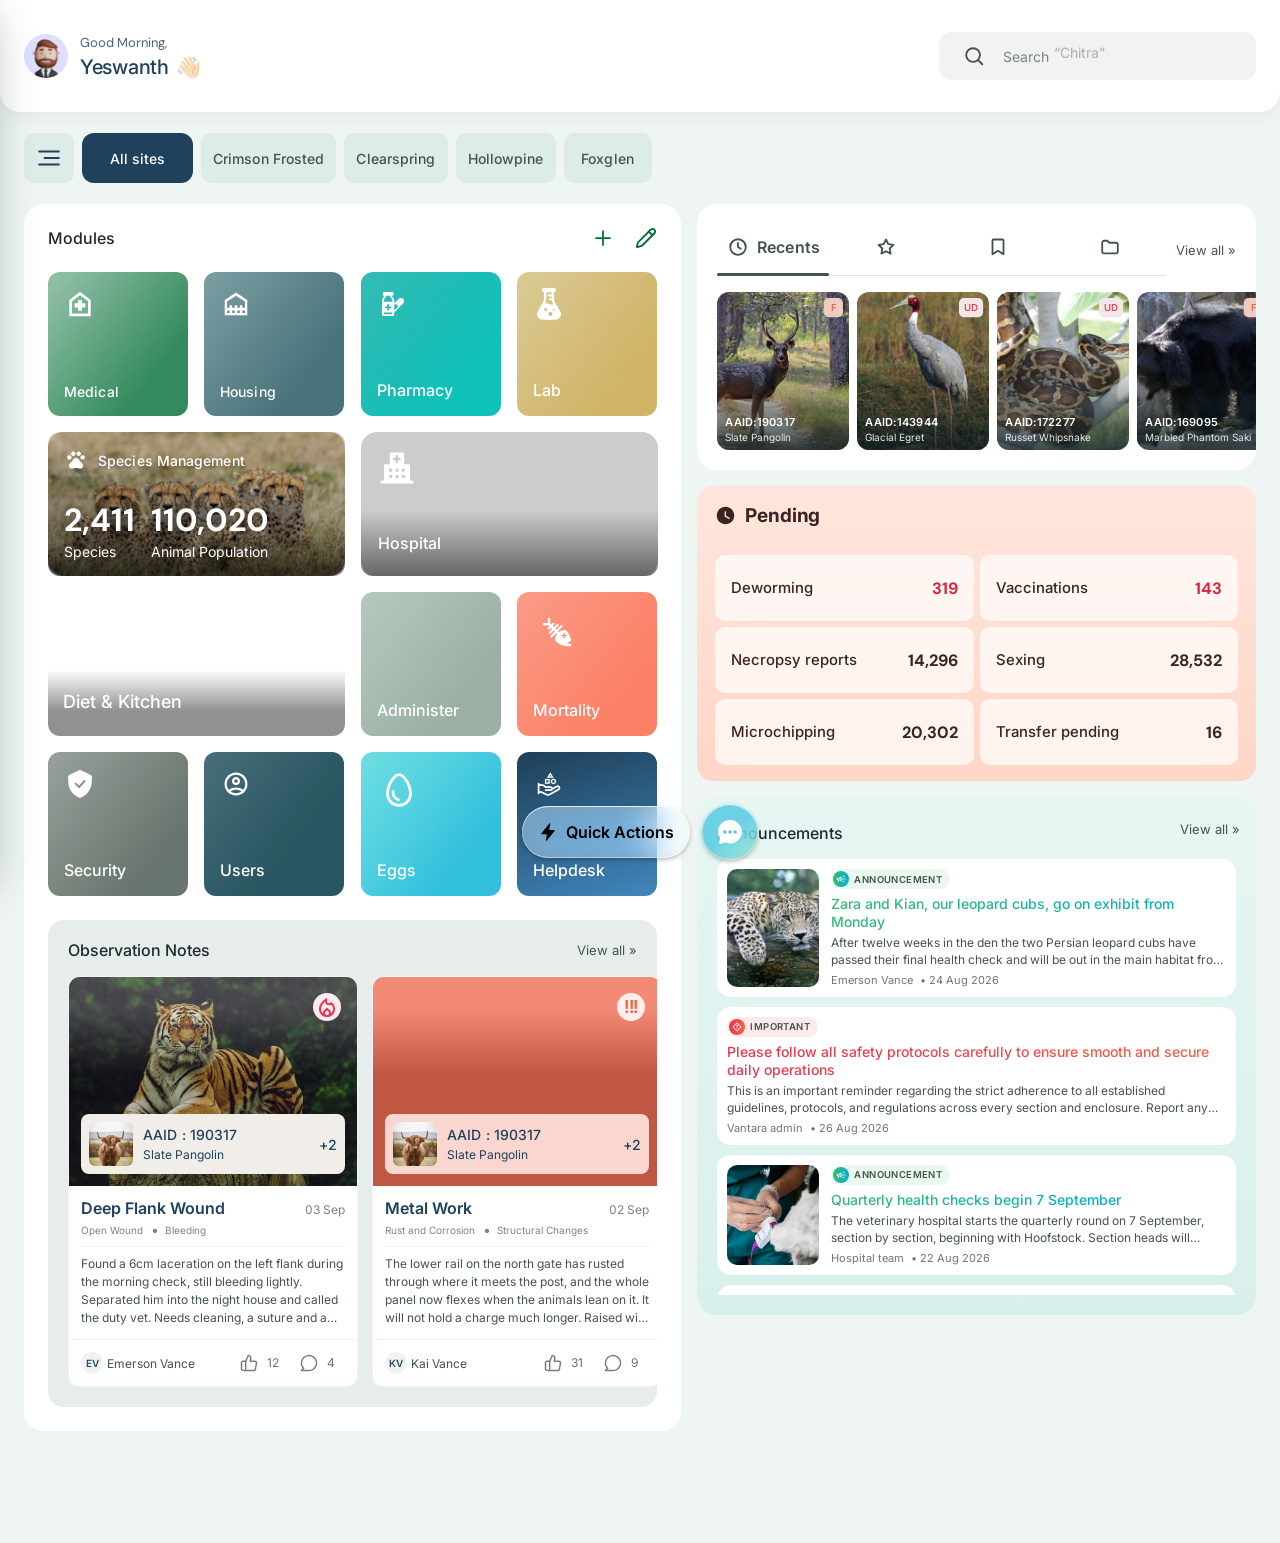
==== home/index.html @ 30cc170b "Initial commit: Antz Diet module and Help Desk prototype Phone and iPad prototype of Antz Home › Mod" ====
<!doctype html>
<!--
  ═══════════════════════════════════════════════════════════════════════════
  ANTZ COMMAND CENTRE · HOME
  Customizable module dashboard — one self-contained file.

  Implemented from Figma: Antz Modules → Home (iPad Pro 12.9" - 6)
  node 55476:32828. Colours, gradients, type sizes, paddings and the five
  column grid are transcribed from that artboard; icons and photographs are the
  assets exported from it, in ./assets. The one drawing that is not from the
  Figma file is the header planting, which was supplied separately as a flat
  PNG and is processed into a transparent, tileable asset by tools/foliage.py.

  Open it by double-clicking. There is no build step and nothing to install.
  Everything except the images lives in this file: the stylesheet is in <style>
  below, and the whole application is in the single <script> at the foot,
  organised into the same sections it was authored in.

  WHAT THIS IS
    Seventeen modules, each offering the widgets its own work actually has —
    seventy-one cards in total, built from two treatments and eleven content
    blocks so that they are recognisably one product. Every card declares a
    PURPOSE (navigate · understand · attention · act · monitor), the sizes it
    supports, and a PRIORITY that decides whether it seeds the default home
    page. The catalogue is data: see js/data/cardVariants.js below.

    The home page is arranged by the user — drag, resize, add, remove — and
    saved to localStorage. Everything they can do to it hangs off their own
    avatar, top right.

  CONTENTS
    <style>   tokens · home chrome · header planting · grid · cards + blocks ·
              edit mode · profile menu · widget gallery · widget record sheet
    <body>    status bar · planting · greeting · search · hero banner · modules
    <script>  icons · sizes · packer · store · modules · card variants ·
              card · grid · drag · edit · preview · profile menu ·
              widget gallery · widget record sheet · app

  Console helpers
    antz.state()          the live layout
    antz.columns()        how many columns the viewport resolves to
    antz.reset()          back to the default home page
    antz.allVariants()    every card at every size it declares, on the grid
    antz.widget(id)       one Site widget's live, Site-resolved record
    antz.checkDefaults()  assert the catalogue and the default page agree
    antz.layoutVersion()  the saved-layout schema version
    antz.checkSiteDefaults()  the same, for 5 roles x 3 workspace levels
    antz.checkModules()   assert the 34 ANTZ modules and their cards agree
    antz.checkDetail()    assert every widget has a record to open
  ═══════════════════════════════════════════════════════════════════════════
-->
<html lang="en">
<head>
<script>try{var nl=new URLSearchParams(location.search).get('notelines');if(/^[1-9]$/.test(nl||''))document.documentElement.style.setProperty('--obs-lines',nl)}catch(e){}</script>
<script>try{var __dk=matchMedia('(min-width: 1200px) and (hover: hover) and (pointer: fine)'),__df=function(){if(__dk.matches)document.documentElement.dataset.v2desk='';else delete document.documentElement.dataset.v2desk};__df();__dk.addEventListener('change',__df)}catch(e){}document.documentElement.dataset.review='1';document.documentElement.dataset.profileDrawer='1';try{var u=new URL(location.href);if(u.searchParams.get('v')!=='2'){u.searchParams.set('v','2');history.replaceState(null,'',u.pathname+u.search+u.hash)}}catch(e){}try{if(localStorage.getItem('rv-hdr')==='climate')document.documentElement.dataset.hdrStyle='climate'}catch(e){}window.__rvHdr=function(v){var r=document.documentElement;if(v==='climate')r.dataset.hdrStyle='climate';else delete r.dataset.hdrStyle;try{localStorage.setItem('rv-hdr',v)}catch(e){}dispatchEvent(new Event('resize'))};try{history.scrollRestoration='manual'}catch(e){}</script>
<meta charset="utf-8">
<meta name="viewport" content="width=device-width, initial-scale=1, viewport-fit=cover">
<!-- ADDED TO THE HOME SCREEN, THE PAGE IS THE APP. The owner reviews this on
     an iPad and asked for the address bar and tab strip to go: Safari only
     drops them for a page saved to the home screen that declares itself
     standalone, so these three say so. In a tab they change nothing.
     THE STATUS BAR STAYS DEFAULT (owner, 19 Oct 2026: "the background has to
     cover the notch"). black-translucent would run the page under the notch,
     but from iOS 26.1 a home-screen app set that way gets a forced dark scrim
     and blur over its top edge and a short safe-area inset. On default, iOS
     paints the bar in the page's colour, so the page is given the sky's
     colour there instead (:root.has-wsky, THE STATUS BAR'S COLOUR). -->
<meta name="apple-mobile-web-app-capable" content="yes">
<meta name="mobile-web-app-capable" content="yes">
<meta name="apple-mobile-web-app-status-bar-style" content="default">
<meta name="apple-mobile-web-app-title" content="ANTZ">
<meta name="theme-color" content="#E6EEED">
<title>Home Page Redesign · ANTZ</title>
<link rel="icon" href="assets/icon/hero-logo.svg">

<link rel="preconnect" href="https://fonts.googleapis.com">
<link rel="preconnect" href="https://fonts.gstatic.com" crossorigin>
<!--
  The three families the artboard uses, and no others.
    Inter        everything structural
    Sour Gummy   the "Good Morning," line, Light — one string in the product
    DM Sans      the two large figures on the Species card, Bold, opsz 14
-->
<!--
  INTER AND DM SANS ARE ASKED FOR AS RANGES, NOT AS FOUR INSTANCES. The
  stylesheet uses 550 and 650 in 31 places — the half-steps that separate a
  card's label from its figure. A list (`400;500;600;700`) serves four static
  files, and CSS font matching then rounds every one of those declarations to
  a weight that IS loaded: 550 rendered as 600, 650 as 700, and the two tiers
  collapsed into the ones either side. A range serves the variable font and
  the half-steps arrive.
-->
<link rel="stylesheet" href="https://fonts.googleapis.com/css2?family=Inter:wght@400..700&family=Host+Grotesk:wght@600&family=Sour+Gummy:wght@300;400;500&family=DM+Sans:opsz,wght@9..40,400..700&display=swap">

<style>
/* ══ css/tokens.css ══ */
/* ══════════════════════════════════════════════════════════════════════════
   ANTZ COMMAND CENTRE · DESIGN TOKENS
   ──────────────────────────────────────────────────────────────────────────
   Every value in this file is transcribed from the Figma source of truth:
   Antz Modules → Home (iPad Pro 12.9" - 6), node 55476:32828. Where Figma
   gives a variable name it is noted beside the value, so a token can be traced
   back to the library it came from.

   The reference artboard is 1024pt wide. That is the band everything else is
   derived from: 32px page padding, 960px of content, five columns of 179.2px
   with 16px gutters, 164px rows.
   ══════════════════════════════════════════════════════════════════════════ */

:root {
  /* ── 1 · the canvas ────────────────────────────────────────────────────
     Two stacked fills, exactly as Figma layers them: a three-stop mint wash
     over a flat white base. The mint carries alpha, so the white underneath is
     doing real work — drop it and the whole page darkens against the browser
     ground. Stop positions are Figma's own, to three decimals. */
  --page-bg:
    linear-gradient(180deg,
      rgba(175, 239, 235, .5)   0%,
      rgba(175, 239, 235, .275) 32.386%,
      rgba(242, 255, 248, .5)   68.662%),
    linear-gradient(90deg, rgb(255, 255, 255) 0%, rgb(255, 255, 255) 100%);

  /* ── 2 · palette ───────────────────────────────────────────────────────
     Figma variable names in comments. These are the library's, not ours. */
  --c-secondary-dark:   #00ABAB;  /* MD3_Antz/SecondaryDark      greeting     */
  --c-on-secondary-ctr: #1F415B;  /* MD3_Antz/OnSecondaryContainer  name      */
  --c-on-surface-var:   #44544A;  /* MD3_Antz/OnSurfaceVariant                */
  --c-neutral-2:        #7A8684;  /* MD3_Antz/neutralSecondary   placeholder  */
  --c-secondary:        #00D6C9;  /* MD3_Antz/Secondary                       */
  --c-add-primary:      #00AFD6;  /* MD3_Antz/addPrimary                      */
  --c-tertiary:         #FA6140;  /* MD3_Antz/Tertiary                        */
  --c-tertiary-ctr:     #FFBDA8;  /* MD3_Antz/TertiaryContainer  hub legend */
  --c-on-primary-ctr:   #1F515B;  /* MD3_Antz/OnPrimaryContainer  active date */
  --c-success:          #72E128;  /* Light/Success/Main          presence dot */
  --c-white:            #FFFFFF;  /* Light/Common/White                       */
  /* FOUR MORE, NAMED BY NODE 280:3521 — 8 Sep 2026. Figure colours sitting on
     a dark card, and library variables rather than anything mixed here.

     TWO OF THEM ARE NEARLY THE SEMANTIC TONES AND ARE STILL WRITTEN OUT.
     ErrorContainer #FFD3D3 is three units off --c-alert #FFD6CE, and
     SecondaryContainer #AFEFEB is in --c-ok's family. Reusing the tones would
     have been one fewer token and the wrong relationship: --c-ok/warn/alert
     mean "this figure is in trouble", and Deaths and Transfers on the Key
     Insights card are not two states of one measurement — they are two
     different counts the design gives two different library colours. A card
     that asks for MD3_Antz/ErrorContainer should read that token. */
  --c-notes:            #FCF4AE;  /* MD3_Antz/notes                           */
  --c-error-ctr:        #FFD3D3;  /* MD3_Antz/ErrorContainer                  */
  --c-secondary-ctr:    #AFEFEB;  /* MD3_Antz/SecondaryContainer              */
  --c-moderate:         #FFE86E;  /* MD3_Antz/moderatePrimary                 */
  --c-primary:          #37BD69;  /* MD3_Antz/Primary            the FAB      */
  /* …AND THE ONE THAT CAN CARRY TEXT. #37BD69 is a fill under white, not an
     ink: on the pale tint the Quick Actions grid uses for a pressed cell it
     measures 2.4:1, which is not a label. #1E7A44 is the same green darkened
     until it clears AA both ways — 5.35:1 — and it is already the button green
     in five places in the search stylesheet as a literal. Named here so this
     component does not add a sixth. */
  --c-primary-ink:      #1E7A44;

  --ink:      var(--c-on-secondary-ctr);
  --ink-head: var(--c-on-surface-var);
  --ink-mute: var(--c-neutral-2);
  --on-dark:  var(--c-white);

  /* ── 3 · module card gradients ─────────────────────────────────────────
     Each of these is the RENDERED ramp, sampled off the Figma artboard at ten
     points along the card's own gradient axis, and the angles are Figma's.

     WHY SAMPLED RATHER THAN TRANSCRIBED. Figma reports these fills as two
     alpha stops — e.g. `rgba(0,109,53,.16) 48.848%, rgba(0,109,53,.8) 74.362%`
     — and pasting those into CSS is wrong, because a Figma gradient handle is
     positioned independently of the shape it fills. On these cards the handle
     runs well past the corners, so the shape only ever shows a slice of the
     ramp; CSS instead maps 0–100% onto the shape's own diagonal. Transcribed
     directly, every card came out correct at its dark end and far too pale at
     its light end — measured, the top-left of Medical was #E7FAF9 against
     Figma's #86B99F, while the bottom-right matched to within one unit.

     Sampling sidesteps the whole handle-geometry problem: a linear gradient is
     constant along the perpendicular to its axis, so each stop is the median of
     a full perpendicular scan line, which also rejects the white icon and label
     glyphs sitting on the axis. The values are opaque because they are the
     composited result — what Figma actually draws. */
--g-medical:       linear-gradient(127.68923deg,
                    rgb(142, 190, 165) 6.0%,
                    rgb(129, 183, 155) 15.8%,
                    rgb(116, 175, 145) 25.6%,
                    rgb(103, 168, 134) 35.3%,
                    rgb(90, 160, 123) 45.1%,
                    rgb(77, 153, 114) 54.9%,
                    rgb(65, 145, 103) 64.7%,
                    rgb(51, 138, 93) 74.4%,
                    rgb(51, 138, 93) 84.2%,
                    rgb(51, 138, 93) 94.0%);
  --g-mortality:     linear-gradient(127.96481deg,
                    rgb(251, 153, 132) 6.0%,
                    rgb(251, 149, 128) 15.8%,
                    rgb(251, 146, 123) 25.6%,
                    rgb(251, 143, 119) 35.3%,
                    rgb(251, 139, 115) 45.1%,
                    rgb(251, 135, 111) 54.9%,
                    rgb(251, 132, 107) 64.7%,
                    rgb(251, 128, 102) 74.4%,
                    rgb(251, 128, 102) 84.2%,
                    rgb(251, 128, 102) 94.0%);
  /* NOT FROM FIGMA. Natality has no tile on the artboard, so this ramp is
     built in the same shape as the others — same angle, same ten stops — and
     cut from the theme's own teal: it runs from a tint of MD3_Antz/Secondary
     (#00D6C9, the brand's accent) down towards SecondaryDark (#00ABAB, the
     greeting's colour), so the tile is the page's colour and not a green
     beside Medical's. A mint was tried first and read as a second Medical. */
  --g-natality:      linear-gradient(127.96481deg,
                    rgb(92, 214, 206) 6.0%,
                    rgb(84, 210, 202) 15.8%,
                    rgb(76, 206, 198) 25.6%,
                    rgb(68, 202, 194) 35.3%,
                    rgb(60, 198, 190) 45.1%,
                    rgb(52, 194, 186) 54.9%,
                    rgb(44, 190, 182) 64.7%,
                    rgb(36, 186, 178) 74.4%,
                    rgb(36, 186, 178) 84.2%,
                    rgb(36, 186, 178) 94.0%);
  --g-security:      linear-gradient(127.96481deg,
                    rgb(149, 158, 152) 6.0%,
                    rgb(142, 152, 147) 15.8%,
                    rgb(136, 147, 140) 25.6%,
                    rgb(130, 140, 134) 35.3%,
                    rgb(124, 135, 128) 45.1%,
                    rgb(118, 129, 122) 54.9%,
                    rgb(111, 123, 116) 64.7%,
                    rgb(105, 117, 110) 74.4%,
                    rgb(104, 117, 110) 84.2%,
                    rgb(104, 117, 110) 94.0%);
  --g-pharmacy:      linear-gradient(127.96481deg,
                    rgb(119, 155, 159) 6.0%,
                    rgb(114, 149, 155) 15.8%,
                    rgb(107, 144, 149) 25.6%,
                    rgb(100, 138, 143) 35.3%,
                    rgb(93, 131, 138) 45.1%,
                    rgb(86, 126, 133) 54.9%,
                    rgb(79, 120, 128) 64.7%,
                    rgb(72, 115, 122) 74.4%,
                    rgb(72, 115, 122) 84.2%,
                    rgb(72, 115, 122) 94.0%);
  --g-lab:           linear-gradient(127.96481deg,
                    rgb(216, 201, 147) 6.0%,
                    rgb(216, 198, 140) 15.8%,
                    rgb(215, 195, 134) 25.6%,
                    rgb(214, 192, 128) 35.3%,
                    rgb(213, 188, 122) 45.1%,
                    rgb(212, 185, 117) 54.9%,
                    rgb(210, 183, 110) 64.7%,
                    rgb(209, 180, 104) 74.4%,
                    rgb(209, 180, 104) 84.2%,
                    rgb(209, 180, 104) 94.0%);
  --g-fetal:         linear-gradient(127.96481deg,
                    rgb(244, 147, 164) 6.0%,
                    rgb(245, 141, 160) 15.8%,
                    rgb(246, 134, 155) 25.6%,
                    rgb(246, 128, 149) 35.3%,
                    rgb(247, 122, 145) 45.1%,
                    rgb(247, 116, 140) 54.9%,
                    rgb(248, 110, 135) 64.7%,
                    rgb(248, 103, 129) 74.4%,
                    rgb(248, 103, 129) 84.2%,
                    rgb(248, 103, 129) 94.0%);
  --g-eggs:          linear-gradient(127.96481deg,
                    rgb(106, 220, 226) 6.0%,
                    rgb(98, 216, 225) 15.8%,
                    rgb(91, 213, 225) 25.6%,
                    rgb(83, 209, 224) 35.3%,
                    rgb(74, 205, 223) 45.1%,
                    rgb(66, 200, 222) 54.9%,
                    rgb(58, 195, 222) 64.7%,
                    rgb(50, 191, 221) 74.4%,
                    rgb(50, 191, 221) 84.2%,
                    rgb(50, 191, 221) 94.0%);
  --g-administer:    linear-gradient(127.96481deg,
                    rgb(179, 198, 188) 6.0%,
                    rgb(176, 195, 184) 15.8%,
                    rgb(173, 193, 181) 25.6%,
                    rgb(169, 189, 177) 35.3%,
                    rgb(165, 186, 174) 45.1%,
                    rgb(162, 183, 170) 54.9%,
                    rgb(157, 179, 166) 64.7%,
                    rgb(154, 176, 162) 74.4%,
                    rgb(155, 176, 163) 84.2%,
                    rgb(155, 176, 163) 94.0%);
  --g-users:         linear-gradient(127.96481deg,
                    rgb(123, 147, 160) 6.0%,
                    rgb(117, 141, 155) 15.8%,
                    rgb(109, 135, 150) 25.6%,
                    rgb(102, 128, 145) 35.3%,
                    rgb(95, 122, 139) 45.1%,
                    rgb(88, 115, 133) 54.9%,
                    rgb(81, 109, 128) 64.7%,
                    rgb(74, 103, 123) 74.4%,
                    rgb(74, 103, 122) 84.2%,
                    rgb(74, 103, 122) 94.0%);
  /* ══ THE SIX WASHED CARDS, SAMPLED NOT TRANSCRIBED ══════════════════════
     These were built from Figma's generated CSS — a translucent wash
     `rgba(C,.32) 65.743%` to `rgba(C,.8) 74.435%` over a base — and it was the
     wrong method. That ramp occupies 8.7% of the axis, so it rendered as a
     hard diagonal SEAM across Reports, Pharmacy, Users, Audit and Pending
     Approvals rather than a gradient.

     THE NOTE AT THE HEAD OF THIS SECTION ALREADY SAID WHY. Figma's gradient
     handles run well past the shape, so the shape shows only a SLICE of the
     ramp, while CSS maps 0–100% onto the shape's own diagonal — transcribe the
     stop positions directly and the ramp lands in the wrong place. Measured on
     Pharmacy: the composite gave rgb(81,174,172) → rgb(24,202,193) with the
     transition bunched at two thirds along, where Figma actually draws
     rgb(50,187,182) → rgb(14,194,185) spread across the whole card.

     So these are sampled off the artboard the same way every other gradient in
     this file was: each stop is the median of a full perpendicular scan line,
     which also rejects the white glyph and label. Opaque, because they are the
     composited result — what Figma draws, not what it is made of.

     Pharmacy and Reports sample identically, to the unit, so they share one. */
  --g-teal-card:      linear-gradient(127.96481deg,
                    rgb(50, 187, 182) 6.0%,
                    rgb(46, 187, 181) 15.8%,
                    rgb(39, 187, 181) 25.6%,
                    rgb(33, 188, 181) 35.3%,
                    rgb(28, 189, 181) 45.1%,
                    rgb(23, 190, 182) 54.9%,
                    rgb(19, 192, 184) 64.7%,
                    rgb(16, 194, 185) 74.4%,
                    rgb(15, 194, 185) 84.2%,
                    rgb(14, 194, 185) 94.0%);
  --g-users-wash:     linear-gradient(127.96481deg,
                    rgb(69, 108, 119) 6.0%,
                    rgb(65, 105, 117) 15.8%,
                    rgb(59, 100, 112) 25.6%,
                    rgb(54, 96, 108) 35.3%,
                    rgb(49, 92, 105) 45.1%,
                    rgb(45, 89, 101) 54.9%,
                    rgb(43, 87, 99) 64.7%,
                    rgb(40, 86, 98) 74.4%,
                    rgb(40, 85, 97) 84.2%,
                    rgb(39, 85, 97) 94.0%);
  --g-audit:          linear-gradient(127.96481deg,
                    rgb(201, 98, 120) 6.0%,
                    rgb(203, 96, 118) 15.8%,
                    rgb(204, 91, 115) 25.6%,
                    rgb(205, 87, 112) 35.3%,
                    rgb(207, 84, 110) 45.1%,
                    rgb(210, 81, 107) 54.9%,
                    rgb(213, 78, 106) 64.7%,
                    rgb(215, 76, 104) 74.4%,
                    rgb(215, 76, 104) 84.2%,
                    rgb(214, 75, 103) 94.0%);
  --g-approvals-wash: linear-gradient(148.47514deg,
                    rgb(70, 99, 120) 6.0%,
                    rgb(64, 95, 116) 15.8%,
                    rgb(59, 90, 112) 25.6%,
                    rgb(54, 86, 109) 35.3%,
                    rgb(50, 81, 105) 45.1%,
                    rgb(45, 78, 102) 54.9%,
                    rgb(43, 75, 100) 64.7%,
                    rgb(41, 73, 98) 74.4%,
                    rgb(40, 73, 97) 84.2%,
                    rgb(39, 72, 97) 94.0%);
  --g-parivesh-wide2: linear-gradient(148.47514deg,
                    rgb(107, 208, 229) 6.0%,
                    rgb(99, 206, 228) 15.8%,
                    rgb(89, 203, 227) 25.6%,
                    rgb(80, 201, 225) 35.3%,
                    rgb(74, 198, 224) 45.1%,
                    rgb(67, 195, 224) 54.9%,
                    rgb(63, 194, 223) 64.7%,
                    rgb(58, 193, 222) 74.4%,
                    rgb(54, 191, 221) 84.2%,
                    rgb(50, 191, 221) 94.0%);
  /* KEY INSIGHTS · node 286:3940, the one card on the second home page whose
     fill is not a module's. Sampled the same way as everything above, and the
     reason is on show here more plainly than anywhere else in this block:
     Figma reports the fill as `linear-gradient(205.578deg, rgb(0,214,201)
     44.809%, rgb(31,65,91) 133.5%)` — one handle starting past the middle of
     the card, the other a third of a card-length beyond its corner. Rendered
     as written that gives rgb(0,214,201) across the whole top edge; the
     artboard draws rgb(8,171,170) there. Measured against the node's own
     render at 340x144, the fitted axis is 25.6deg and the ramp below matches
     the frame to an RMS of 0.4 of one 8-bit level over ~500 sample points.

     ITS TWO ENDS ARE BOTH IN THE PALETTE. #00D6C9 is MD3_Antz/Secondary and
     #1F415B is OnSecondaryContainer — the ink the Focus Hub's other variation
     is painted. This is a new pairing, not a new colour. */
  --g-insights:      linear-gradient(25.6deg,
                    rgb(24, 98, 115) 6.0%,
                    rgb(22, 106, 121) 15.8%,
                    rgb(20, 114, 127) 25.6%,
                    rgb(19, 122, 133) 35.3%,
                    rgb(17, 130, 139) 45.1%,
                    rgb(15, 138, 145) 54.9%,
                    rgb(14, 147, 151) 64.7%,
                    rgb(12, 155, 157) 74.4%,
                    rgb(10, 163, 163) 84.2%,
                    rgb(8, 171, 169) 94.0%);

  /* ══ THE BLACK PAGE'S WIDGET GROUNDS · node 506:10269, 17 Sep 2026 ═════
     NINE FILLS THAT BELONG TO A CARD RATHER THAN TO A MODULE, and that is
     the whole reason they are here and not in the V3 block below. 506:10368
     and 506:10460 are both Pharmacy and both #006D35 — nothing like the teal
     the module's door wears two cards away in the same frame — because on
     this artboard the DENSE cards carry a ground of their own and the doors
     carry the palette. Overriding `--g-pharmacy` would have repainted the
     door too.

     THEY LIVE IN THE GLOBAL BLOCK, NOT UNDER `[data-page-version='3']`,
     because the picker offers these variants on every page: a token defined
     only on V3 resolves to nothing on V1, `var(--card-bg, …)` falls over as
     invalid-at-computed-value-time, and the card renders with NO background
     at all rather than falling back. A colour that exists everywhere and is
     used on one page costs nine lines; a card that vanishes when someone adds
     it costs an afternoon.

     TRANSCRIBED, NOT FITTED, except where noted — every one of these was
     checked against the frame's own render at its own size, sampled 14px in
     from each corner. The coral cards are the exception: they reuse
     `--g-species`, whose axis was fitted on 16 Sep because Figma emits that
     ramp's stops out of order. See the note over it in the V3 block. */
  /* KEY INSIGHTS IS A RADIAL ON THIS ARTBOARD, NOT A LINEAR RAMP. V3 was
     borrowing `--g-insights`, which was fitted on 8 Sep against node 286:3940
     — V2's card — and is a flat teal ladder. 506:10271 paints an ELLIPSE
     centred off the card's top-left corner running teal → green → lime, and
     the difference is not subtle: sampled clear of the plates, the frame goes
     (9,165,152) at the top-left to (180,215,127) at the bottom-right while
     ours sat at (17,131,138) → (15,137,144) — a flat dark slab, which is
     exactly the "overlay" it was reported as.

     TRANSCRIBED FROM THE NODE'S OWN SVG, NOT FITTED. Figma emits this fill as
     a `<radialGradient>` with `cx=0 cy=0 r=10` under
     `matrix(47.904 19.612 -46.306 20.289 -72.313 -25.791)`. That matrix maps
     the unit circle to a centre at (-72.313, -25.791) with axes of 517.6 and
     505.6 — 2.4% apart, so one radius of 511 is the honest reading. In
     percentages of the node's 340x144 that is 150.29% x 354.86% at
     -21.27% / -17.91%, which is the SAME ellipse at any card size — the
     reason it is written in % and not in the 511px it came from. */
  /* AND IT IS THE NODE'S OWN SVG, because CSS cannot draw this ellipse.
     Figma's transform is `matrix(47.904 19.612 -46.306 20.289 …)` — axes of
     517.6 and 505.6 ROTATED about 22 degrees. A `radial-gradient` ellipse is
     axis-aligned, and on a box this far from square the rotation is not a
     rounding error: approximating it as a 511px circle reproduced the
     top-left and bottom-right to a level and missed the other two corners
     badly — (157,211,133) against the frame's (75,193,151) at the top-right,
     which is most of the way to lime where the frame is still green.

     So the fill is the `<radialGradient>` Figma emitted, carried verbatim in
     a data URI. `preserveAspectRatio='none'` and a `viewBox` of the node's
     own 340x144 mean it stretches with the card — and the card's proportion
     IS the node's at every band (352x149 at 768 is 2.362 against 2.361), so
     stretching is the faithful behaviour rather than a compromise. Nothing
     here is fitted; every number is Figma's. */
  --g-v3-insights:   url("data:image/svg+xml;utf8,<svg viewBox='0 0 340 144' xmlns='http://www.w3.org/2000/svg' preserveAspectRatio='none'><rect x='0' y='0' height='100%25' width='100%25' fill='url(%23g)'/><defs><radialGradient id='g' gradientUnits='userSpaceOnUse' cx='0' cy='0' r='10' gradientTransform='matrix(47.904 19.612 -46.306 20.289 -72.313 -25.791)'><stop stop-color='rgb(2,148,148)' offset='0'/><stop stop-color='rgb(4,178,168)' offset='0.46216'/><stop stop-color='rgb(20,181,164)' offset='0.49578'/><stop stop-color='rgb(36,184,160)' offset='0.52939'/><stop stop-color='rgb(67,191,153)' offset='0.59662'/><stop stop-color='rgb(98,198,146)' offset='0.66385'/><stop stop-color='rgb(130,205,139)' offset='0.73108'/><stop stop-color='rgb(192,218,124)' offset='0.86554'/><stop stop-color='rgb(255,232,110)' offset='1'/></radialGradient></defs></svg>");
  --g-v3-green:      #006D35;                        /* 506:10368, 506:10460 */
  /* V2's two Animals cards, nodes 718:17716 and 718:17781 (24 Sep 2026) */
  --g-v2-newlist:    linear-gradient(146.41825deg, rgb(31, 65, 91) 3.5754%, rgb(66, 138, 193) 104.56%);
  /* V2's Pending Actions as a pinboard (owner, 29 Sep 2026: "implement this
     only in live V2", pending-sticky-variants-2 · 8) — cork, finely pricked */
  --g-v2-cork:       radial-gradient(rgba(0, 0, 0, .06) 1px, transparent 1.5px) 0 0 / 7px 7px, #C9A57A;
  /* …and since 5 Oct 2026 one sticky note: TertiaryContainer paper (mockups/pending-sticky.html · 1) */
  /* (5 Oct 2026: the Error solid paper was tried and reverted the same day —
     "revert the background colour") */
  --g-v2-sticky:     linear-gradient(180deg, #FFE6DC 0%, #FFD6C7 100%);
  /* the node's gradientTransform puts the yellow stop 105% BEFORE the box's
     start along its 116.87° line — the card is the orange with a faint yellow
     lift at its top-left, not a yellow bottom-right */
  --g-v2-newcount:   linear-gradient(116.87185deg, rgb(255, 232, 110) -104.98%, rgb(250, 97, 64) 64.527%);
  /* 903:2's two insight cards (907:2723, 907:2775) */
  --g-v2-ki-natality:  linear-gradient(156.28deg, #5CD6CE 7.89%, #24BAB2 73.35%);
  --g-v2-ki-mortality: linear-gradient(156.05deg, #FB9984 7.95%, #FB8066 73.32%);
  --g-v3-cocoa:      #250E01;                        /* 506:10406            */
  --g-v3-helpdesk:   linear-gradient(162.54176deg,
                    rgb(31, 65, 91) 3.5754%,
                    rgb(66, 138, 193) 104.56%);      /* 506:10591            */
  --g-v3-quick:      linear-gradient(8.17153deg,
                    rgb(0, 109, 53) 4.4327%,
                    rgb(55, 189, 105) 119.68%);      /* 517:13020            */
  --g-v3-medical:    linear-gradient(236.76732deg,
                    rgb(0, 214, 201) 17.506%,
                    rgb(76, 103, 124) 140.12%);      /* 506:10669            */
  --g-v3-notepad:    linear-gradient(117.62176deg,
                    rgb(209, 180, 104) 6%,
                    rgb(212, 185, 117) 45.1%,
                    rgb(214, 192, 128) 64.7%,
                    rgb(216, 201, 147) 94%);         /* 506:10322            */
  --g-v3-eggday:     linear-gradient(-35.82331deg,
                    rgb(255, 243, 182) 29.365%,
                    rgb(215, 242, 225) 111.96%);     /* 523:13121            */
  --g-v3-plate:      linear-gradient(#FFFFFF, #FFFFFF);  /* 506:12829        */
  /* MORTALITY IS A V, AND ITS EMITTED STOPS CANNOT DRAW ONE. Figma gives
     both mortality nodes three stops whose positions run BACKWARDS and then
     forwards — coral at 48.137%, pink at 46.965%, light coral at 142.07% —
     and there is no valid CSS reading of that. Sorted ascending (what
     shipped) it is a near-instant step from pink to coral at 47%, which drew
     a hard diagonal seam across the card and left the top orange and the
     bottom magenta.

     THE FRAME DRAWS NEITHER. Sampled down two clean columns of 506:10606's
     own render, it is a smooth V: (242,83,83) at the top easing to #E93353
     exactly at 55% of the height, then back out to (240,72,74) at the foot —
     darkest in the MIDDLE, lighter at both ends, which is what a list of
     stops that doubles back produces in Figma's renderer and what no
     three-stop CSS gradient produces by accident.

     So this is fitted to that profile rather than transcribed: the floor is
     the node's own #E93353, the two ends are the measured values, and the
     axis keeps Figma's ~5.4deg tilt (at the top the right edge is further
     along, at the foot it is less far — one tilted axis, checked both ways).
     Reproduces all eight sample rows to within three levels. */
  --g-v3-mortality:  linear-gradient(176.8deg,
                    rgb(242, 84, 83) 0%,
                    rgb(233, 51, 83) 45%,
                    rgb(241, 73, 74) 100%);          /* 506:10606, 506:10446 */

  --g-pharmacy-wash: var(--g-teal-card);
  --g-reports-wash:  var(--g-teal-card);

  --g-parivesh:      linear-gradient(127.96481deg,
                    rgb(108, 231, 223) 6.0%,
                    rgb(101, 230, 221) 15.8%,
                    rgb(92, 229, 220) 25.6%,
                    rgb(83, 227, 218) 35.3%,
                    rgb(75, 226, 216) 45.1%,
                    rgb(67, 225, 214) 54.9%,
                    rgb(58, 223, 212) 64.7%,
                    rgb(50, 222, 211) 74.4%,
                    rgb(50, 222, 211) 84.2%,
                    rgb(50, 222, 211) 94.0%);
  --g-reports:      linear-gradient(127.96481deg,
                    rgb(108, 231, 222) 6.0%,
                    rgb(101, 230, 221) 15.8%,
                    rgb(92, 229, 220) 25.6%,
                    rgb(84, 227, 218) 35.3%,
                    rgb(75, 226, 216) 45.1%,
                    rgb(67, 225, 214) 54.9%,
                    rgb(58, 223, 212) 64.7%,
                    rgb(50, 222, 211) 74.4%,
                    rgb(50, 222, 211) 84.2%,
                    rgb(50, 222, 211) 94.0%);
  /* the wide Parivesh card is drawn at a different angle in Figma — 143.78°,
     not 123.17° — because the gradient has to cross twice the width */
  --g-parivesh-wide: linear-gradient(143.78207deg,
                    rgb(108, 209, 230) 6.0%,
                    rgb(100, 207, 229) 15.8%,
                    rgb(92, 204, 228) 25.6%,
                    rgb(83, 202, 226) 35.3%,
                    rgb(75, 199, 225) 45.1%,
                    rgb(67, 196, 224) 54.9%,
                    rgb(58, 194, 222) 64.7%,
                    rgb(50, 191, 221) 74.4%,
                    rgb(50, 191, 221) 84.2%,
                    rgb(50, 191, 221) 94.0%);
  --g-followup:      linear-gradient(127.96481deg,
                    rgb(119, 155, 159) 6.0%,
                    rgb(114, 149, 155) 15.8%,
                    rgb(107, 144, 149) 25.6%,
                    rgb(100, 138, 143) 35.3%,
                    rgb(93, 131, 138) 45.1%,
                    rgb(86, 126, 133) 54.9%,
                    rgb(79, 120, 128) 64.7%,
                    rgb(72, 115, 122) 74.4%,
                    rgb(72, 115, 122) 84.2%,
                    rgb(72, 115, 122) 94.0%);
  /* SPECIES, DIET AND HOSPITAL ARE OPAQUE RAMPS, NOT THE FIGMA OVERLAYS.
     Figma gives these three a translucent fill because on the artboard they
     only ever sit ON TOP OF A PHOTOGRAPH — the alpha is the photograph showing
     through. Transcribed literally they became the bug behind "I still cannot
     see the other modules": a Hospital or Species card with no photograph under
     it painted 32%-alpha teal onto white, and the picker's module tiles, which
     wear the same fill behind a white glyph, came out as pale ghosts next to
     the twelve opaque ones. The photographic cards do not read these tokens at
     all (see cards.css — no background is painted for `image` treatments), so
     the alpha was doing nothing except breaking the plain cards.

     These are the same three hues, composited to opacity on the same ten-stop
     ramp the rest of the palette uses. The photographs are untouched. */
  --g-species:         linear-gradient(127.96481deg,
                  rgb(82, 156, 118) 6.0%,
                  rgb(70, 149, 109) 15.8%,
                  rgb(59, 143, 99) 25.6%,
                  rgb(47, 136, 90) 35.3%,
                  rgb(35, 129, 81) 45.1%,
                  rgb(23, 122, 72) 54.9%,
                  rgb(12, 116, 62) 64.7%,
                  rgb(0, 109, 53) 74.4%,
                  rgb(0, 109, 53) 84.2%,
                  rgb(0, 109, 53) 94.0%);
  --g-diet:            linear-gradient(127.96481deg,
                  rgb(252, 148, 125) 6.0%,
                  rgb(252, 141, 116) 15.8%,
                  rgb(251, 133, 108) 25.6%,
                  rgb(251, 126, 99) 35.3%,
                  rgb(251, 119, 90) 45.1%,
                  rgb(251, 112, 81) 54.9%,
                  rgb(250, 104, 73) 64.7%,
                  rgb(250, 97, 64) 74.4%,
                  rgb(250, 97, 64) 84.2%,
                  rgb(250, 97, 64) 94.0%);
  --g-hospital:        linear-gradient(127.96481deg,
                  rgb(103, 137, 143) 6.0%,
                  rgb(93, 129, 136) 15.8%,
                  rgb(82, 121, 128) 25.6%,
                  rgb(72, 113, 121) 35.3%,
                  rgb(62, 105, 113) 45.1%,
                  rgb(52, 97, 106) 54.9%,
                  rgb(41, 89, 98) 64.7%,
                  rgb(31, 81, 91) 74.4%,
                  rgb(31, 81, 91) 84.2%,
                  rgb(31, 81, 91) 94.0%);
  /* NOT FROM FIGMA. V5's Pending card is a sticky note (owner, 25 Sep 2026):
     classic pale yellow, lighter at the top where the adhesive strip holds it
     flat and a touch deeper towards the free end. */
  --g-note:            linear-gradient(172deg, rgb(255, 247, 196) 0%, rgb(255, 240, 166) 70%, rgb(252, 232, 146) 100%);


  /* The scrim under a label on a photographic card: a band across the bottom
     with a 2px backdrop blur, not a full-height overlay, which is why the top
     of those photographs stays clean.

     70px, NOT 113. The old artboard drew 113 and this comment said so; node
     135:4436 draws 70 on both photo cards, and at 113 the band covered 69% of
     a 164px card instead of 43% — the most visible single difference between
     the build and the design on those two cards.

     AND THE TWO CARDS DO NOT SHARE ONE RAMP. Hospital reaches rgba(58,58,58,.7)
     at the bottom; Diet & Kitchen holds rgba(58,58,58,.56) from 64.478% down,
     so it is both lighter and flat-bottomed. They were one token at .7. */
  --scrim-band: linear-gradient(180deg,
    rgba(255, 255, 255, 0) 5.6838%, rgba(58, 58, 58, .7) 100%);
  --scrim-band-soft: linear-gradient(180deg,
    rgba(255, 255, 255, 0) 5.6838%,
    rgba(58, 58, 58, .56) 64.478%,
    rgba(58, 58, 58, .56) 100%);
  --scrim-band-h: 70px;

  /* ── 4 · elevation ─────────────────────────────────────────────────────*/
  --shadow-hero: 0 2px 10px 0 rgba(76, 78, 100, .22);
  --shadow-card: 0 1px 3px rgba(31, 65, 91, .06), 0 8px 24px -10px rgba(31, 65, 91, .14);
  --shadow-lift: 0 4px 10px rgba(31, 65, 91, .10), 0 26px 56px -18px rgba(31, 65, 91, .32);

  /* ── 5 · radii · Figma uses 16px almost everywhere ─────────────────────*/
  --r-card:  16px;
  --r-field: 16px;
  --r-sheet: 28px;
  --r-pill:  999px;

  /* ── 6 · spacing scale ─────────────────────────────────────────────────*/
  --s1: 4px;  --s2: 8px;  --s3: 12px; --s4: 16px; --s5: 20px;
  --s6: 24px; --s7: 28px; --s8: 32px; --s10: 40px; --s11: 44px; --s12: 48px;

  /* ── 7 · motion ────────────────────────────────────────────────────────*/
  --ease:       cubic-bezier(.22, .61, .36, 1);
  --ease-out:   cubic-bezier(.16, 1, .3, 1);
  --ease-sheet: cubic-bezier(.32, .72, 0, 1);
  --t-fast: 140ms; --t-base: 220ms; --t-slow: 320ms; --t-sheet: 420ms;
  /* ANCHORED MENUS SHARE ONE DURATION. Profile menu, the three Site header
     menus, the size popover, Choose Search Type and the search panel were four
     components that each picked their own timing, and a set of dropdowns that
     open at four different speeds reads as four different products. 200ms is
     the figure the Animate UI / Radix dropdown ships as its default, and it is
     slower than --t-fast on purpose: the extra 60ms is what makes a menu look
     like it grew out of its button rather than appearing next to it. */
  --t-menu: 200ms;

  /* ── 8 · type ──────────────────────────────────────────────────────────
     Three families, each doing one job, all as Figma specifies.
       Inter       everything structural — Antz text/* is an Inter set
       Sour Gummy  the "Good Morning," line, Light, and nothing else
       DM Sans     the two big figures on the Species card, Bold, opsz 14

     LINE HEIGHT IS `normal`, AND THE TOKENS ARE MISLEADING ABOUT IT. Every
     Antz text style reports `lineHeight: 100`, which reads like "line-height:
     1" and is not: in Figma a percentage line height of 100% means 100% of the
     font's own default, i.e. Auto. The node metadata settles it — a 20px
     Module Name occupies a 24px text frame, which is Inter's normal 1.21, not
     1.0. Setting these to 1 was tried and measured worse.

     Every clamp is SOLVED so that its middle term evaluates to Figma's exact
     size at the 1024px reference, not merely to something between the floor and
     the ceiling. Written by eye the first time, the whole page came out 10–25%
     small — `--fs-card` landed at 18.0px against the artboard's 20px, and every
     other token was under too. For a token that should read Npx at 1024:

         a = (N − b × 10.24) / 16      given the chosen vw coefficient b

     so `--fs-card` is 1.058rem + .3vw → 16.928 + 3.072 = 20.000px. Change a
     ceiling or a floor freely; change a middle term and re-solve it. */
  --font:       'Inter', -apple-system, BlinkMacSystemFont, 'Segoe UI', Roboto, Helvetica, Arial, sans-serif;
  --font-greet: 'Sour Gummy', 'Comic Sans MS', var(--font);
  --font-num:   'DM Sans', var(--font);
  --font-sys:   -apple-system, BlinkMacSystemFont, 'SF Pro Text', 'Segoe UI', Roboto, sans-serif;

  --fs-greet:   clamp(18px, 1.3848rem + .18vw, 26px);   /* Figma 24 @1024 */
  --fs-name:    clamp(24px, 1.84rem + .25vw, 36px);   /* Figma 32 @1024 */
  --fs-hero:    clamp(24px, 1.3796rem + 1.36vw, 40px);   /* Figma 36 @1024 */
  --fs-search:  clamp(15px, .952rem + .27vw, 20px);   /* Figma 18 @1024 */
  --fs-card:    clamp(15px, .952rem + .27vw, 20px);   /* Figma 18 @1024 */
  /* THE NEW NODE HAS ONE CARD-NAME SIZE. Diet & Kitchen used to be drawn at
     24 and is 18 here like every other name, so the large step collapses
     onto the base one rather than being kept alive at a size the artboard
     no longer contains. */
  --fs-card-lg: clamp(15px, .952rem + .27vw, 20px);   /* Figma 18 @1024 */
  --fs-stat:    clamp(30px, 1.95rem + 1.25vw, 48px);   /* Figma 44 @1024 */
  /* No Figma reference — the artboard has no one-row statistics card. Sized so
     a label row plus a figure clears a 132px content box with room to spare. */
  --fs-stat-sm: clamp(22px, 1.15rem + 1.2vw, 34px);
  /* THE ONE-CELL FIGURE. Also no Figma reference — the artboard has no 1x1
     data card at all, which is the gap the sixteen new compositions fill. 40 at
     1024 is the largest a numeral can be and still leave a glyph above it and a
     qualifier below it inside 132px. */
  --fs-fig:     clamp(26px, 1.4rem + 1.3vw, 40px);

  /* THE TWO SIZES BETWEEN A HEADING AND A HEADLINE FIGURE.
     Figma has exactly one figure size, 44px, because the artboard has exactly
     one card that shows a figure. A catalogue with four-up metric cards and
     queue counts on it needs two more steps, or every card ends up shouting at
     the same volume and the grid loses its hierarchy entirely.

       --fs-count   a queue length — "24 Pending". Reads as a state.
       --fs-metric  one of two to four figures sharing a card. Reads as data.

     Both are derived from the Figma step rather than picked: count is 44 × 0.7
     and metric is 44 × 0.61, which keeps the same 1.15 ratio the rest of the
     scale walks on. The `-sm` pair is the same figure on a one-row card. */
  --fs-metric:    clamp(20px, 1.14rem + .68vw, 27px);
  --fs-metric-sm: clamp(17px, .99rem + .52vw, 23px);

  /* The title line on a data card. Smaller than a module name on a door —
     that is a label for the whole card, this is a heading over content. */
  --fs-card-title: clamp(14px, .8398rem + .27vw, 19px);
  --fs-body:    clamp(14px, .8848rem + .18vw, 17px);   /* Figma 16 @1024 */
  --fs-label:   clamp(12.5px, .779rem + .15vw, 15px);   /* Figma 14 @1024 */
  --fs-micro:   clamp(11px, .6732rem + .12vw, 13px);   /* Figma 12 @1024 */

  /* ── 9 · the grid ──────────────────────────────────────────────────────
     FIVE columns at the reference, not six.

     This is measured, not chosen: every small card in the Figma is 179.2px and
     every wide one 374.4px. (960 − 4×16) ÷ 5 = 179.2, and 179.2×2 + 16 = 374.4.
     The tall cards are 344px, which is 164×2 + 16. So the artboard is a five
     column grid with 16px gutters and 164px rows, and the whole layout falls
     out of that. An earlier requirements note said six columns for this width;
     the Figma is the more specific instruction and it wins. */
  --grid-cols: 5;
  --grid-gap:  16px;
  --grid-row:  164px;
  --pad-page:  32px;
  --pad-card:  16px;
  /* 960, THE ARTBOARD'S CONTENT WIDTH — so the page frame is 960 + 2×32 =
     1024px, and the product renders at its native size on any monitor.
     It was 1440, which let the page fill a desktop and stretch a design that
     was drawn for a tablet. */
  --max-content: 960px;

  /* ── 10 · UI chrome ────────────────────────────────────────────────────
     Edit mode and the Add-to-Home sheet are product surfaces the artboard does
     not draw — it shows the resting home page only. They still need a neutral
     palette, so this is one derived from the Figma tokens above rather than
     invented alongside them: the petrol ramp is stepped from #1F515B
     (OnPrimaryContainer), the ink tiers from #7A8684 (neutralSecondary), and
     the accent is #00AFD6 (addPrimary) — the same cyan the design uses for its
     own affordances. Nothing here appears on a module card. */
  --surface:    #FFFFFF;
  --line:       rgba(31, 65, 91, .10);
  --line-2:     rgba(31, 65, 91, .16);
  --canvas-2:   #E7F7F5;                 /* mid point of the page wash        */

  --ink-2:      #52697A;
  --ink-3:      var(--c-neutral-2);      /* #7A8684 · labels, meta            */
  --ink-4:      #9AAAB4;                 /* decorative glyphs only, never text */

  --sig:        var(--c-add-primary);    /* #00AFD6                           */

  /* ── semantic tones ────────────────────────────────────────────────────
     Three states, for text and dots sitting on a module's gradient. A card is
     never repainted by its worst line; only the figure or the dot takes the
     colour.

     They are pitched to measure no worse than the white text they sit beside:
     on Follow Up's petrol the alert tone reads 2.4:1 against white's 2.56:1.
     Both are under AA, which is the documented condition of this palette
     rather than anything these introduce — see the accessibility section of
     the README, and the standing fix there (darken the light end of each
     gradient) would lift these with everything else. */
  --c-ok:    #B6F3D6;
  --c-warn:  #FFE4BC;
  --c-alert: #FFD6CE;

  /* ── priority, one source for the four ─────────────────────────────────
     Node 188:6120. Four colours a level: `slab` paints the photograph's
     stand-in, `badge` and `ink` the corner pill, `tint` the plate the Notes
     layout puts behind it. Every one of them was written out twice — once in
     the `.obs[data-priority]` rules and once in NOTE_PRIORITY at the foot of
     this file — so a level cost two edits in two languages and agreement
     between them was on trust. It is one edit now. */
  --pri-critical-slab:  #F21037;
  --pri-critical-badge: #FDEBEE;
  --pri-critical-ink:   #E93353;
  --pri-critical-tint:  rgba(233, 51, 83, .1);
  --pri-high-slab:      #F06D52;
  --pri-high-badge:     #FEEFEC;
  --pri-high-ink:       var(--c-tertiary);      /* #FA6140                   */
  --pri-high-tint:      rgba(250, 97, 64, .1);
  --pri-moderate-slab:  #FFB71D;
  --pri-moderate-badge: #FFFAE2;
  --pri-moderate-ink:   #E4B819;
  --pri-moderate-tint:  rgba(228, 184, 25, .1);
  --pri-low-slab:       #0FC1E8;
  --pri-low-badge:      #E5FBFA;
  --pri-low-ink:        var(--c-secondary);     /* #00D6C9                   */
  --pri-low-tint:       rgba(0, 214, 201, .1);

  /* ── the search sheet's three tag families ─────────────────────────────
     A chip, a dot and a tag draw each family in three separate rulesets, and
     the triple was written out in all three — nine literals for three ideas. */
  --tag-care-bg:   #FDE6DC;  --tag-care-line:  #F8D2C2;  --tag-care-ink:  #8A4326;
  --tag-watch-bg:  #D7F2F5;  --tag-watch-line: #BCE6EB;  --tag-watch-ink: #1F5B63;
  --tag-trait-bg:  #EDF0F0;  --tag-trait-line: #DFE5E5;  --tag-trait-ink: #4A5A5C;

  /* ── surfaces that repeat, and the second green ────────────────────────*/
  --surface-tint:  #F7FCFB;   /* the foot of the white→mint wash, three cards */
  --surface-sel:   #E8F4F2;   /* a selected row in the module list            */
  --surface-load:  #E3EBE8;   /* what shows while a photograph loads          */
  --c-black:       #000000;   /* ink on frosted glass, where it needs weight  */
  /* THE OBSERVATIONS RAIL'S GREEN IS NOT --c-primary-ink. That one is #1E7A44,
     the search sheet's button green. This is darker again — 6.48:1 on white —
     and it carries the View All link, the pressed like count and the reaction
     ring and dot. Two greens doing two jobs, which is fine; both being unnamed
     is how a third arrives. */
  --c-action-ink:  #006D35;

  /* ── the search row's thumbnail ramp ──────────────────────────────────
     Five tints, indexed 0–4 off `data-tint`, standing in for a photograph a
     row has not got. They are a SET — the point is that adjacent rows differ,
     not what any one of them is — and a set written as five loose hexes is a
     set nobody can see. */
  --thumb-tint-0: #4E8A7A;
  --thumb-tint-1: #6B7FA8;
  --thumb-tint-2: #A8785E;
  --thumb-tint-3: #7A6B9E;
  --thumb-tint-4: #5E8A96;

  /* The selected option's dot draws this twice in one rule — a border and the
     outer half of an inset ring — and the two have to agree. */
  --gsx-dot-on:   #35C46E;

  /* The Note banner's sky, and the glyph that sits on it. The deep end is the
     gradient's foot AND the `bang` chip's ink, so it is one value in two
     places rather than a coincidence. */
  --note-sky-lo:  #5CC6EE;
  --note-sky-hi:  #2D9FD0;

  /* The two figure sizes the layouts ask for, named for what they are rather
     than for the card they came from. Aliases, so the fluid definitions and
     the 1024 freeze below stay in one place. */
  --fs-hero-num:    var(--fs-stat);
  --fs-hero-num-sm: var(--fs-stat-sm);
  /* The Edit affordance is the one element on this page that is NOT in the
     artboard, so it is the one place I am free to fix contrast without altering
     the design. Figma's #00AFD6 measures 2.40:1 on the mint canvas; this is the
     same cyan darkened until it clears AA at 4.65:1. Every colour that IS in
     the artboard is left exactly as drawn — see the note in the README. */
  --ui-link:    #007A95;
  --clay:       var(--c-tertiary);       /* #FA6140 · destructive hover       */

  --petrol-050: #EEF5F6;
  --petrol-100: #DCE9EB;
  --petrol-200: #B6CDD1;
  --petrol-300: #8DAEB4;
  --petrol-400: #5E8A92;
  --petrol-500: #3E7078;
  --petrol-600: #2E5C64;
  --petrol-700: #234C54;
  --petrol-800: var(--c-on-primary-ctr); /* #1F515B                           */
  --petrol-900: #16373D;

  --e0:     0 1px 2px rgba(31, 65, 91, .05);
  --e1:     0 1px 3px rgba(31, 65, 91, .06), 0 8px 24px -10px rgba(31, 65, 91, .14);
  --e2:     0 2px 6px rgba(31, 65, 91, .08), 0 18px 40px -14px rgba(31, 65, 91, .22);
  --e-drag: var(--shadow-lift);

  --btn:       var(--icon-btn);          /* 44px touch floor                  */
  --fs-title:  var(--fs-card);
  --s16:       64px;

  /* ── 11 · chrome ───────────────────────────────────────────────────────*/
  --search-h:  64px;
  --hero-h:    204px;
  --icon-btn:  44px;
  --z-sheet:   400;
  --z-drag:    500;
}

/* ══ TABULAR FIGURES ON EVERY NUMBER THAT IS DATA ══════════════════════════
   Inter's default figures are PROPORTIONAL: a `1` is narrower than a `0`, so
   a value re-rendering from 02 to 12 changes width, and a stacked column of
   days (04 / 05 / 07) does not align on its own tens digit. On a dashboard
   whose numbers refresh, that reads as the layout twitching.

   SCOPED TO THE VALUES, NOT TO `body`. Tabular figures are wider and slightly
   colder than proportional ones; they are right for a stat and wrong for the
   note copy, where a date inside a sentence should sit in the sentence's own
   rhythm. So this is a list of the classes whose text IS a number, taken from
   a probe of the rendered page rather than guessed:
   `.figure__value` 2,411 / 110,020, the Key Insights headline and tiles, the
   two site stat families, the Focus Hub's day column and its AID references,
   and the `<time>` stamps that sit in a stacked list.

   `.l-note__more` (+2) is deliberately NOT here: it is one glyph beside an
   avatar stack, never compared with anything above or below it. */
.figure__value,
.l-headline__value,
.l-headline__tile-value,
.l-stat__value,
.site-stat__value,
.site-fig__value,
.l-focus__day,
.l-focus__ref,
time {
  font-variant-numeric: tabular-nums;
  /* the same thing again for the older Safari that shipped on the iPads this
     is built for, where `font-variant-numeric` alone is ignored */
  -webkit-font-feature-settings: "tnum" 1;
          font-feature-settings: "tnum" 1;
}

/* ══════════════════════════════════════════════════════════════════════════
   BREAKPOINTS
   The reference band is untouched. The others step the column count and the
   spacing so the same cards stay legible; nothing re-declares a component.
   ══════════════════════════════════════════════════════════════════════════ */

/* ── Mobile · < 744px · 2 columns ────────────────────────────────────────
   THE BAND ENDS AT 743, NOT 767, BECAUSE 744 IS AN ARTBOARD. Node 321:3570 —
   the design of 10 Sep 2026 — is drawn at 744 wide, which is an iPad mini in
   portrait, and it specifies the TABLET treatment there: 24px page padding,
   a 16px gutter, four columns of 162 and a 144-tall card. Left in the mobile
   band, 744 took `--pad-page: 16px`, which made the columns 166 and the card
   147.5 — the right shape at the wrong size, and every number in the
   artboard off by four. Moving the boundary to 744 is what makes the node's
   162 and 144 fall out of the existing derivation rather than being pinned
   on top of it. */
@media (max-width: 743px) {
  :root {
    --grid-cols: 2;
    --grid-gap:  12px;
    --grid-row:  148px;
    --pad-page:  16px;
    --pad-card:  14px;
    --search-h:  54px;
    --hero-h:    168px;
  }
}

/* ── Tablet portrait · 744–899px · 4 columns ─────────────────────────────
   THE LOWER BOUND IS THE 744 ARTBOARD (node 321:3570) — see the band above. */
@media (min-width: 744px) and (max-width: 899px) {
  :root {
    --grid-cols: 4;
    /* 16, the node's own gutter, not 14. An iPad in portrait lands in this
       band and the brief is that its spacing is Figma's. 4 Sep 2026. */
    --grid-gap:  16px;
    --grid-row:  156px;
    --pad-page:  24px;
    /* ── NODE 321:3570, THE 744 ARTBOARD · 10 Sep 2026 ──────────────────
       The values below are that node's, replacing the ones derived for the
       1024 reference. They are scoped to THIS BAND and not to `:root`
       deliberately: 321:3570 is drawn at 744 and the 1024 artboard states
       its own figures — a 24/32 greeting, a 64 search, a 36 hero title — so
       propagating these upward would overwrite one artboard with another
       rather than implement either. Every number here is measured off the
       node, and the two that are NOT changed are noted at the end. */
    --search-h:  52px;   /* was 60 · node's Search field and scan button    */
    --fs-greet:  20px;   /* was 24 · "Good Morning," DM Sans Regular        */
    --fs-name:   28px;   /* was 32 · "Yeswanth", tracking -0.28         */
    --fs-hero:   28px;   /* was 36 · "Antz Command Centre", Host Grotesk    */
    --r-card:    12px;   /* was 16 · every module card in the node          */
    --hero-h:    144px;  /* the node's banner, and the grid row it matches  */
  }
}

/* ── 900px and up · 5 columns · THE FIGMA REFERENCE, AND THE LAST BAND ───
   There used to be an 8-column band at 1200 and a 12-column one at 1600. They
   are gone, because the page is now capped at 1024px on every screen and a
   column count is only meaningful against the width it has to divide.

   THIS IS THE TRAP THAT MAKES A CAPPED PAGE GO WRONG. `--grid-cols` is set by
   media queries, which measure the VIEWPORT, while the grid divides the PAGE.
   While those two were the same thing the arrangement was sound; the moment the
   page stops growing they diverge, and a 1920px monitor would have asked for
   twelve columns inside 960px of content — 57px cards, on a design whose
   smallest card is 179. Above 1024 the page is always the artboard, so the
   artboard's five columns are always the answer. */
@media (min-width: 900px) {
  :root {
    --grid-cols: 5;
    --grid-gap:  16px;
    --grid-row:  164px;
    --pad-page:  32px;
  }
}

/* ══ THE CARD KEEPS ITS SHAPE AT EVERY WIDTH ══════════════════════════════
   The bands above step the COLUMN COUNT, which is right, and pin a row
   HEIGHT, which was not: a fixed height cannot hold a proportion across a
   band whose columns are fluid. Measured, 4 Sep 2026 — the node's card is
   179.2 × 164, an aspect of 1.093, and the build drew it

       768px   169.5 × 156   1.09   ✓
       834px   186   × 156   1.19   an iPad Air in portrait
       899px   202   × 156   1.30   half again as wide as it is tall
       900px   154   × 164   0.94   and taller than it is wide, one pixel later

   so the same card was three different shapes across the range the brief
   calls "iPad", and changed shape at the breakpoint rather than through it.

   Deriving the height FROM the column width fixes all four: the row is
   whatever keeps 1.093, so the column count is the only thing a breakpoint
   decides. At the 1024 reference the same formula computes to exactly 164 —
   the number it would replace — so the artboard band is untouched either way,
   which is what makes the derivation safe to trust.

   THE TABLET BAND ONLY, AND THE HOME GRID ONLY. Two limits, both earned:

   · The band, because 900–1023 is a resized desktop window rather than a
     device — every iPad is either in 768–899 (portrait) or at 1024 and above
     (landscape), and 1024 is the artboard, where the fixed 164 is already
     exactly right. Deriving 900–1023 as well would take the row to 141 there,
     which is correct in shape and too short for the widget layouts that
     `antz.allVariants()` renders into this grid to measure them.
   · The id, because `.module-grid` is also the Site Workspace's grid, and its
     widgets are not module cards: they carry arcs, rings and shelves that need
     the height a module card can give away.

   `cqw` and not `vw` because a desktop scrollbar is part of `vw` and is not
   part of the grid; the container is the modules band, whose content width IS
   the grid's.

   EVERY NUMBER IN THE CALC IS A LITERAL, AND THAT IS DELIBERATE. It read
   `(100cqw - var(--grid-gap) * (var(--grid-cols) - 1)) / var(--grid-cols) /
   var(--card-ar)`, which is the same arithmetic and three ways to fail on an
   engine this cannot be tested against here: division by a substituted
   custom property, multiplication by one, and a container unit inside a
   custom property all have their own support histories in WebKit. If any
   single one of them is not honoured the declaration is invalid at
   computed-value time, `--grid-row` becomes nothing, `grid-auto-rows` falls
   back to `auto`, and every module card collapses to the height of its own
   label — a page with no cards on it. The band has exactly one column count,
   so there is nothing for the variables to carry: 4 columns, 3 gaps of 16.
   48 and 4 and the ratio are written out. 4 Sep 2026.

   The container is the modules band and NOT the whole panel, for the same
   reason: `container-type` brings layout containment with it, and there is no
   call for the announcement deck and the observation rail to be inside a
   containment boundary that only the grid needs. */
:root { --card-ar: 1.0926829; }        /* 179.2 / 164, node 196:7384 — the ratio */
@supports (container-type: inline-size) {
  .modules-band { container-type: inline-size; }
  /* THE SAME LOWER BOUND, 744, and it has to move with the band above or the
     derivation stops one pixel short of the artboard it was written for. */
  @media (min-width: 744px) and (max-width: 899px) {
    #moduleGrid, .hero--estate { --grid-row: calc((100cqw - 48px) / 4 / 1.0926829); }
  }
}

/* ── 1024px and up · the page has stopped growing, so the type stops too ──
   Every --fs- token is a clamp on `vw`, tuned so it lands exactly on Figma's
   value at the 1024pt reference and keeps growing past it. That was right when
   the page grew too. Now the page is pinned at 1024 and the type has to be
   pinned with it, or a 1920px monitor renders artboard-width cards carrying
   desktop-width text.

   These ARE the values the clamps produce at 1024 — the Figma-referenced ones
   land on round numbers because they were derived to, which is the clearest
   possible confirmation that the two definitions agree. Nothing jumps at the
   breakpoint; the curve simply stops. */
@media (min-width: 1024px) {
  :root {
    --fs-greet:     24px;      /* Figma 24 */
    --fs-name:      32px;      /* Figma 32 */
    --fs-hero:      36px;      /* Figma 36 */
    --fs-search:    18px;      /* Figma 18 */
    --fs-card:      18px;      /* Figma 18 */
    --fs-card-lg:   18px;      /* Figma 18 */
    --fs-stat:      44px;      /* Figma 44 */
    --fs-body:      16px;      /* Figma 16 */
    --fs-label:     14px;      /* Figma 14 */
    --fs-micro:     12px;      /* Figma 12 */
    /* no Figma reference — the artboard has no card that shows these */
    --fs-card-title: 17px;
    --fs-stat-sm:    30.69px;
    --fs-fig:        40px;
    --fs-metric:     25.2px;
    --fs-metric-sm:  21.17px;
  }
}

@media (prefers-reduced-motion: reduce) {
  :root { --t-fast: 0ms; --t-base: 0ms; --t-slow: 0ms; --t-sheet: 0ms; --t-menu: 0ms; }
  *, *::before, *::after {
    animation-duration: .01ms !important;
    animation-iteration-count: 1 !important;
    transition-duration: .01ms !important;
    scroll-behavior: auto !important;
  }
}
</style>
<style>
/* ══ css/home.css ══ */
/* ══════════════════════════════════════════════════════════════════════════
   HOME PAGE CHROME
   Status bar · greeting · search · hero banner.
   Transcribed from Figma node 55476:32828. Figma's own numbers are in the
   comments wherever a value looks arbitrary, because it usually is not.
   ══════════════════════════════════════════════════════════════════════════ */

*, *::before, *::after { box-sizing: border-box; }

html { -webkit-text-size-adjust: 100%; }

body {
  margin: 0;
  min-height: 100dvh;
  font-family: var(--font);
  font-size: var(--fs-body);
  color: var(--ink);
  -webkit-font-smoothing: antialiased;
  -moz-osx-font-smoothing: grayscale;
  /* The two stacked fills from the artboard. Attached to the body rather than a
     fixed pseudo-element so the wash spans the whole document the way it does
     on the canvas — the artboard is 1695px tall, well past one viewport. */
  background: var(--page-bg) no-repeat;
  background-attachment: fixed, fixed;
  overscroll-behavior-y: none;
}

h1, h2, h3, p { margin: 0; font-weight: inherit; }
button { font: inherit; color: inherit; }

:focus-visible { outline: 2px solid var(--c-add-primary); outline-offset: 3px; border-radius: 6px; }
:focus:not(:focus-visible) { outline: none; }

.sr-only {
  position: absolute; width: 1px; height: 1px; padding: 0; margin: -1px;
  overflow: hidden; clip: rect(0 0 0 0); white-space: nowrap; border: 0;
}

/* ── 1 · iPad status bar ──────────────────────────────────────────────────
   26px / 12px padding, white ground. Present because the artboard has it; it
   is chrome, not product, so it is the one block using the system font stack. */

/* ── 2 · page frame ──────────────────────────────────────────────────────*/
.page {
  position: relative;          /* the header planting hangs off this */
  width: 100%;
  max-width: calc(var(--max-content) + var(--pad-page) * 2);
  margin: 0 auto;
  padding-bottom: var(--s12);
}

/* ── 2b · the header planting ────────────────────────────────────────────
   A band of foliage behind the greeting, dissolving before the search field.

   ═══ THE FADE IS A MASK, NOT A GRADIENT ═══════════════════════════════════

   The obvious way to soften the bottom of an illustration is to lay a
   background-coloured gradient over it. It is also wrong here, for two
   reasons. The page wash is a translucent double gradient that changes down
   the document, so any overlay would have to be a moving target and would show
   as a pale block the moment it missed. And an overlay fades the WHOLE band
   uniformly — leaves and gaps alike — which reads as fog rather than as
   foliage thinning out.

   `mask-image` removes the artwork's own alpha instead, so the leaves dissolve
   individually into whatever is behind them and the gaps between them stay
   exactly as transparent as they already were. There is no boundary to see
   because there is no second layer.

   ═══ THE STOPS ARE IN PIXELS, AND THEY ARE THE BRIEF ══════════════════════

   Percentages would float with the box height and hide what the numbers mean.
   These are absolute, measured against the page, and they say the requirement
   out loud:

     0 - 239px    solid. The search field runs 135-199, so the planting is at
                  full strength the whole way down the header, behind the field
                  and through the gap under it. Its tips clear the top of the
                  field by a hundred pixels.
     239 - 428px  the feather. 239 is forty pixels below the foot of the search
                  field, which is where the fade was asked to begin; 189px of
                  ramp to nothing is long enough to read as atmosphere rather
                  than as an edge.

   Eight stops rather than two, so the falloff eases instead of running straight
   — a linear ramp reads as a wipe.

   ONE THING TO KNOW ABOUT WHERE THAT FEATHER LANDS. The hero banner starts 32px
   below the search field, so a fade beginning at 40px starts 8px inside it and
   runs its whole length behind an opaque photograph. What is actually visible
   is the planting at full strength all the way to the hero's top edge. That is
   the instruction carried out exactly; if the feather should be seen, it has to
   begin at the foot of the field instead, and there are 32 pixels to do it in.

   ═══ THE ARTWORK ═══════════════════════════════════════════════════════════

   Supplied as a flat PNG on its own opaque ground — a blue that is not this
   product's mint canvas. Dropped in as-is it would paint a rectangle of the
   wrong colour with a hard edge on all four sides, and no mask can rescue that
   because the ground is part of the picture. tools/foliage.py un-composites it
   instead: it measures the ground, turns every pixel's departure from it into
   alpha, and writes the result as a transparent PNG that sits correctly on
   anything. It also mirror-pairs it, because the source is a one-off
   illustration whose left and right edges do not meet, and a mirrored pair
   always does. */
.foliage {
  position: absolute;
  z-index: 0;
  left: 0;
  right: 0;
  top: 0;
  height: 440px;
  pointer-events: none;
  /* The supplied artwork, un-composited off its own ground and mirror-paired
     so it tiles — see tools/foliage.py. `auto 100%` maps the crop onto this
     box, which is how the artwork is positioned: the crop's proportions are
     the layout, and there is nothing to nudge here. */
  background: url('assets/img/foliage.png') repeat-x top center / auto 100%;

  /* the long vertical feather — the stops are explained above */
  --feather: linear-gradient(to bottom,
    rgb(0, 0, 0) 0,
    rgb(0, 0, 0) 239px,
    rgba(0, 0, 0, .86) 268px,
    rgba(0, 0, 0, .66) 297px,
    rgba(0, 0, 0, .44) 326px,
    rgba(0, 0, 0, .25) 355px,
    rgba(0, 0, 0, .10) 384px,
    rgba(0, 0, 0, .03) 406px,
    transparent 428px);

  /* AND A CLEARING BEHIND THE GREETING.
     Measured on the render, with the glyphs made transparent and the true
     painted ground sampled underneath: the planting took "Good Morning," from
     2.65:1 to 2.24:1 on average, and to 1.87:1 where a leaf sat directly behind
     a letter. That text is #00ABAB from the Figma palette and was already under
     the 3.0:1 it needs at that size — but "already failing" is not a licence to
     make it worse, and the brief is explicit that the planting must never
     reduce readability.

     So a second mask layer thins the planting over the greeting block and
     feathers back to full by the edge of the ellipse. It is soft, and its
     strength tracks the depth of the band: when the planting stopped above the
     search field, holding the centre at 0.30 was enough, and now that it runs
     at full strength the whole depth of the header, that same ellipse left the
     greeting at 2.24:1 against a 2.62:1 baseline. At 0.06 it measures 2.48:1 —
     a tenth of a point, against the 0.38 it was costing. */
  --clearing: radial-gradient(ellipse 470px 138px at 194px 70px,
    rgba(0, 0, 0, .06) 0%,
    rgba(0, 0, 0, .42) 40%,
    rgba(0, 0, 0, .66) 62%,
    rgba(0, 0, 0, .88) 82%,
    rgb(0, 0, 0) 100%);

  -webkit-mask-image: var(--feather);
  mask-image: var(--feather);
}

/* Both layers, intersected, where the browser can do it. Where it cannot, the
   rule above still applies the vertical feather on its own — the planting is
   just a little heavier behind the greeting, which is where this started. */
@supports (mask-composite: intersect) or (-webkit-mask-composite: source-in) {
  .foliage {
    -webkit-mask-image: var(--feather), var(--clearing);
    mask-image: var(--feather), var(--clearing);
    -webkit-mask-composite: source-in;
    mask-composite: intersect;
  }
}

/* A phone header is the same height as a tablet's but a third of the width, so
   the same 220px band puts far fewer, far larger plants behind the greeting.
   Shrinking the box scales the artwork with it — the plants get smaller and
   closer together, which is the finer texture the narrow column wants. */
@media (max-width: 743px) {
  .foliage {
    /* The stops are absolute, so the box has to be deep enough to contain them
       or the band ends in a straight cut before the fade has begun. A phone
       header is shorter — the search field runs 131-185 — so both the box and
       the stops move up with it. */
    height: 410px;
    --feather: linear-gradient(to bottom,
      rgb(0, 0, 0) 0,
      rgb(0, 0, 0) 225px,
      rgba(0, 0, 0, .86) 252px,
      rgba(0, 0, 0, .66) 279px,
      rgba(0, 0, 0, .44) 306px,
      rgba(0, 0, 0, .25) 333px,
      rgba(0, 0, 0, .10) 360px,
      rgba(0, 0, 0, .03) 382px,
      transparent 404px);
    /* and a thinning scaled to the column — at the desktop ellipse a 500px
       header is almost entirely covered by it, which leaves the planting as a
       wisp in the top right rather than a band. */
    --clearing: radial-gradient(ellipse 250px 112px at 122px 58px,
      rgba(0, 0, 0, .06) 0%,
      rgba(0, 0, 0, .42) 40%,
      rgba(0, 0, 0, .66) 62%,
      rgba(0, 0, 0, .88) 82%,
      rgb(0, 0, 0) 100%);
  }
}

/* A browser without mask-image would show the band ending in a straight cut
   across the page, which is the one thing the brief rules out. Better to have
   no planting than a rectangle of it. */
@supports not ((-webkit-mask-image: linear-gradient(#000, transparent)) or
               (mask-image: linear-gradient(#000, transparent))) {
  .foliage { display: none; }
}

/* ── ADD MODULE · the primary action of Edit Modules ─────────────────────
   Beside the section title, where it is the first thing in the mode after the
   mode's own name. It was a tile at the end of the grid, which on a fifteen-
   card page put it below the fold.

   Dressed as an ACTION, not as a module: an outlined control, sized like Done
   beside it. A filled or coloured button here would compete with the cards it
   adds, and a card-shaped one would be mistaken for a module. */
.add-module-btn {
  display: inline-flex;
  align-items: center;
  gap: 6px;
  height: 38px;
  padding: 0 var(--s4) 0 var(--s3);
  border: 1px solid var(--line-2);
  border-radius: var(--r-pill);
  background: var(--surface);
  color: var(--petrol-800);
  font-size: var(--fs-label);
  font-weight: 650;
  cursor: pointer;
  white-space: nowrap;
  transition: background var(--t-fast) var(--ease), border-color var(--t-fast) var(--ease),
              transform var(--t-fast) var(--ease);
}
.add-module-btn .icon { width: 17px; height: 17px; }
.add-module-btn:hover { background: var(--petrol-050); border-color: var(--petrol-200); }
.add-module-btn:active { transform: scale(.97); }

/* On a phone the title, the action and Done do not share a line. The row wraps
   and Add Module takes the full width underneath — still above the grid, which
   is the point. */
@media (max-width: 599px) {
  .section-head { flex-wrap: wrap; }
  .section-head--editing .section-head__actions { width: 100%; order: 3; margin-top: var(--s3); }
  .section-head--editing .add-module-btn { flex: 1 1 auto; justify-content: center; height: 44px; }

  /* THE HEADER HAS TO GROW WHEN THE ROW WRAPS.
     At rest it is `height: 0`, so the grid sits exactly where Figma puts it,
     and editing animates it to a fixed 44px. That fixed height is wrong the
     moment the actions take a second line: the box stays 44px, `overflow:
     visible` lets the buttons paint outside it, and they land on top of the
     first row of cards.

     The `--editing` class is on the selector to win on specificity rather than
     on order — this block sits in the home-chrome stylesheet and the 44px rule
     is in the edit-mode one, several hundred lines later, so an equally
     specific override here would lose. Height `auto` costs the open/close
     animation on phones, which is a fair price: a control drawn over a line of
     text is a bug, a header that snaps open is not. */
  body.is-editing .section-head.section-head--editing {
    height: auto;
    min-height: 44px;
  }
}

/* ── 3 · greeting ────────────────────────────────────────────────────────
   Figma: Welcome Container, pt-32 pb-24 px-32, space-between. */
.home-header {
  position: relative;
  z-index: 1;                  /* over the planting, which is z-index 0 */
  display: flex;
  align-items: center;
  justify-content: space-between;
  gap: var(--s6);
  /* 44 ABOVE, NOT 32. Node 135:4436's Home Header is 140 tall — pt-44,
     72 of greeting, pb-24 — and every y below it in the artboard is
     measured from that. At 32 the whole page sat 7px high. */
  padding: var(--s11) var(--pad-page) var(--s6);
}

.greeting { display: flex; flex-direction: column; gap: var(--s1); min-width: 0; }

/* Sour Gummy Light — the one string in the product that is not Inter. */
.greeting__word {
  font-family: var(--font-greet);
  font-weight: 300;
  font-size: var(--fs-greet);
  /* 1.21, NOT `normal`. The artboard's two text nodes are 29 and 39 tall at
     24 and 32px — both 1.21 — and with the 4px gap that is the 72 the header
     is built on. `normal` gave 77 and pushed the page 5px down. */
  line-height: 1.21;
  /* addPrimary #00AFD6, not SecondaryDark #00ABAB. The new node moves the
     greeting onto the accent the design system calls addPrimary; the old teal
     is a few points of hue away and reads as a near-miss. */
  color: var(--c-add-primary);
}

.greeting__name {
  font-size: var(--fs-name);
  font-weight: 600;
  line-height: 1.21;
  color: var(--c-on-secondary-ctr);
}
.greeting__wave { display: inline-block; margin-left: .12em; }

/* ── the clock ───────────────────────────────────────────────────────────
   The greeting keeps the voice; the clock answers in a quieter one. A hairline
   divides the two rather than a gap, so the pair reads as one block set against
   the actions instead of as a third thing adrift between them. The figures are
   DM Sans, the face the big counts use, and tabular, so the minute ticking over
   never shifts the column beside it. */
.clock {
  flex: none;
  display: none;             /* V4 shows it, below */
  flex-direction: column;
  gap: 2px;
  margin-left: auto;      /* travels with the actions, not with the greeting */
  padding-left: var(--s6);
  /* Not a token: the artboard has no divider anywhere, so this is the ink at
     the lightest weight that still separates against the planting behind it. */
  border-left: 1px solid rgba(31, 65, 91, .14);
}
.clock__time {
  font-family: var(--font-num);
  font-size: var(--fs-metric);
  font-weight: 500;
  line-height: 1;
  color: var(--ink);
  font-variant-numeric: tabular-nums;
}
.clock__date {
  font-size: var(--fs-label);
  font-weight: 500;
  line-height: 1.2;
  color: var(--ink-2);
  white-space: nowrap;
}

:root[data-page-version='4'] .clock,
:root[data-page-version='5'] .clock { display: flex; }
/* A phone-width viewport has no room for it, and the greeting matters more. */
@media (max-width: 767px) {
  :root[data-page-version='4'] .clock,
  :root[data-page-version='5'] .clock { display: none; }
}

/* ── 4 · header icons · Figma gap 20px ───────────────────────────────────*/
/* GAP 12, NOT 20 — node 135:4442 is 88 wide for two 38px controls, which
   only works at 12. */
.header-actions { display: flex; align-items: center; justify-content: flex-end; gap: var(--s3); flex: none; }

.icon-btn {
  display: grid;
  place-items: center;
  width: 32px;
  height: 32px;
  padding: 0;
  border: none;
  background: none;
  cursor: pointer;
  transition: transform var(--t-fast) var(--ease), opacity var(--t-fast) var(--ease);
}
.icon-btn:hover { opacity: .78; }
.icon-btn:active { transform: scale(.92); }
.icon-btn img { display: block; width: 100%; height: 100%; }

/* the bell is 29.877px in Figma, inside a 7.062px pad — kept, not rounded */
/* ══ THE BELL IS A PLATE NOW ══════════════════════════════════════════════
   It was a bare 29.877px glyph — a number transcribed from an older artboard.
   Node 135:4448 draws it as a 38x38 WHITE CIRCLE carrying its own shadow with
   a 20px bell inside, which is what makes the pair of header controls 88px
   wide at a 12px gap and puts the group's left edge at 904. At 30px the group
   measured 80 and started at 912. */
.icon-btn--bell {
  width: 38px;
  height: 38px;
  padding: 0;
  border-radius: var(--r-pill);
  background: var(--c-white);
  box-shadow: 0 1.188px 9.5px rgba(0, 0, 0, .05);
}
.icon-btn--bell img { width: 20px; height: 20px; }

/* ══ 38px DRAWN, 44px PRESSED ═════════════════════════════════════════════
   The artboard draws both header controls at 38 and the brief's touch floor is
   44. Those are not in conflict once the target is separated from the box —
   the same `::after` the search surface uses. So the circles are the size
   Figma says and a finger still gets its 44. */
.icon-btn, .avatar-btn { position: relative; }
.icon-btn::after, .avatar-btn::after { content: ''; position: absolute; inset: -3px; }

/* ── the two controls this rule had not reached ──────────────────────────
   Hit-tested on the rendered page, walking outward from each edge until the
   element stops answering: the bell and the avatar are a true 44 x 44 thanks
   to the rule above, the scan button is 60, and these two were still their
   drawn size — the pager dots 6 x 6 and the Edit link 131 x 19.

   THE DOTS CANNOT REACH 44, AND THAT IS A LAYOUT FACT, NOT AN OVERSIGHT.
   They sit on a 12px pitch — 6px drawn, 6px gap — so a hit area wider than
   12 would overlap its neighbour and steal its press; and there are only
   12px between the row and the bottom of the card, past which `overflow`
   clips the target rather than merely hiding it. So this takes the pitch
   exactly (12 wide, no overlap) and all the room the card has (30 tall),
   which is a fivefold increase in area and still short of the floor. Closing
   the rest needs the dots' own gap or the card's bottom padding to grow,
   which is a visible change and wants ruling rather than assuming — the
   swipe is the primary way through the deck either way.

   The Edit link has room on both sides and takes the full 44. */
.dots__dot { position: relative; }
.dots__dot::after { content: ''; position: absolute; inset: -12px -3px; }
.link-btn { position: relative; }
.link-btn::after { content: ''; position: absolute; inset: -12px 0; }

/* the avatar carries its presence badge at 70% inset on a white ring */
.avatar-btn {
  position: relative;
  width: 38px;
  height: 38px;
  padding: 0;
  border: none;
  border-radius: 64px;
  background: none;
  cursor: pointer;
  transition: transform var(--t-fast) var(--ease);
}
.avatar-btn:active { transform: scale(.94); }
.avatar-btn > img {
  display: block;
  width: 100%;
  height: 100%;
  border-radius: 64px;
  object-fit: cover;
  pointer-events: none;
}
.avatar-btn__badge {
  position: absolute;
  inset: 70% 0 0 70%;
  border-radius: 64px;
  background: var(--c-white);
  display: grid;
  place-items: center;
}
.avatar-btn__badge img { width: 66.66%; height: 66.66%; display: block; }

/* ── 5 · search · Figma h-64 r-16 px-24 gap-16 ───────────────────────────*/
/* THE SEARCH FIELD AND THE SWITCHER WERE TOUCHING.
   ────────────────────────────────────────────────────────────────────────
   Zero pixels between the bottom of the white field and the top of the pill
   under it — two separate controls reading as one two-storey object. The
   switcher arrived in a later session and was given a margin BELOW itself and
   none above, so it hung off the search field.

   The band now steps 24 / 20 / 32 / 16 down into the page: the greeting is a
   different kind of thing from the search, the switcher is the same kind of
   thing (both are how you get around, so they sit closer), 32 is the
   artboard's own page padding before the hero, and 16 is the grid gutter. */
.search-row {
  /* ═══ IT STICKS, AND IT COSTS THE RESTING PAGE NOTHING ═══════════════════
     The field must stay reachable while the page scrolls under it. The trap
     is that a sticky bar normally needs breathing room above and below, and
     paying for that in the flow would push every y below it off the artboard
     — the search row is exactly 64 tall in the node and the announcements
     start at 228.

     So the row carries 10px of padding for the sticky state and cancels it
     with 10px of negative margin. Sticky positions the BORDER box, which
     includes the padding; the margin only affects the flow. At rest the
     field is still at y=140 and the deck at y=228, to the pixel. Stuck, the
     field has 10px of glass above and below it. Nothing resizes, nothing
     reflows: the only thing that changes across the whole transition is the
     opacity of one backdrop layer. */
  position: sticky;
  top: 0;
  /* over the page (1–6) and under the sheets (--z-sheet, 400) */
  z-index: 20;
  display: flex;
  align-items: flex-start;
  justify-content: center;
  /* NO MARGIN. The artboard puts 24 between the search field and the hero
     and it belongs to the Main Frame's padding-top, not to this row —
     20 here plus 32 there was 52. */
  padding-block: 10px;
  margin-block: -10px;
  padding-inline: var(--pad-page);
  /* The artboard's own 8px between the field and the two buttons. */
  gap: var(--s2);
}
/* THE BACKDROP IS A SEPARATE LAYER SO THE TRANSITION IS ONE COMPOSITED
   PROPERTY. Blurring or shadowing the row itself would repaint the field on
   every frame of the fade; this paints once and cross-fades. */
.search-row::before {
  content: '';
  position: absolute;
  inset: 0;
  z-index: -1;
  /* NO FILL — BLUR ONLY (ruling 25 Sep: "make it blur, don't give me
     background colour"). The mint rgba(215,247,245,.78) wash is gone; the
     page shows through, frosted. The fallback below keeps a solid ground
     only where backdrop-filter is unsupported, since clear there = unreadable. */
  background: transparent;
  backdrop-filter: blur(20px) saturate(160%);
  -webkit-backdrop-filter: blur(20px) saturate(160%);
  border-bottom: 1px solid rgba(195, 206, 199, .38);
  box-shadow: 0 8px 20px -14px rgba(22, 55, 61, .38);
  opacity: 0;
  transition: opacity 260ms cubic-bezier(.22, .61, .36, 1);
}
.search-row.is-stuck::before { opacity: 1; }
@supports not (backdrop-filter: blur(2px)) {
  .search-row::before { background: rgb(215, 247, 245); }
}
@media (prefers-reduced-motion: reduce) {
  .search-row::before { transition: none; }
}

/* ══ the round control beside the field ═══════════════════════════════════
   Node 135:4461: 64x64, white, fully round, on the same
   `0 2px 16px rgba(0,0,0,.05)` shadow the field now carries. Square by
   construction — `flex: none` with width AND height off --search-h — so the
   pair keeps its circles when the field shrinks at 767px and the height token
   drops to 54. */
.search-btn {
  flex: none;
  display: grid;
  place-items: center;
  width: var(--search-h);
  height: var(--search-h);
  border: 0;
  padding: 0;
  border-radius: var(--r-pill);
  background: var(--c-white);
  box-shadow: 0 2px 16px rgba(0, 0, 0, .05);
  color: var(--ink-2);
  cursor: pointer;
  transition: background var(--t-fast) var(--ease), transform var(--t-fast) var(--ease);
}
.search-btn:hover { background: var(--petrol-050); }
/* The house press convention, same as .btn-primary and .icon-btn. */
.search-btn:active { transform: scale(.94); }
.search-btn__icon { display: block; pointer-events: none; }
/* One control now, so it stays at every width. (When there were two, the scan
   control gave way below 600px so the field kept its room.) */

.search {
  position: relative;
  display: flex;
  flex: 1 0 0;
  align-items: center;
  gap: var(--s4);
  min-width: 0;
  height: var(--search-h);
  padding: 8px var(--s6);
  /* A PILL NOW, NOT A 16px ROUNDED RECT. Node 135:4456 draws the field at
     `rounded-[100px]` — on a 64px box that is fully round — and gives it the
     shadow it never had. The old `--r-field` 16px is still the token for
     square-cornered fields elsewhere; this one stopped being one of them. */
  border-radius: var(--r-pill);
  background: var(--c-white);
  box-shadow: 0 2px 16px rgba(0, 0, 0, .05);
  overflow: hidden;
}
.search__icon { flex: none; width: 24px; height: 24px; display: block; pointer-events: none; }
.search__input {
  flex: 1 0 0;
  min-width: 0;
  border: none;
  background: none;
  font: inherit;
  font-size: var(--fs-search);
  color: var(--ink);
}
.search__input::placeholder { color: var(--c-neutral-2); }
/* Chrome draws its OWN clear button on `type=search`, and it cannot be styled.
   Left alone the field carries two crosses side by side — the native one and
   the one this component draws, which is the one that also drops the token. */
.search__input::-webkit-search-cancel-button,
.search__input::-webkit-search-decoration { -webkit-appearance: none; appearance: none; }

/* ── the rotating hint ───────────────────────────────────────────────────
   Where the placeholder would have been, to the pixel: the field's own inline
   padding, plus the 24px icon, plus the gap between icon and input. It is
   `aria-hidden` and `pointer-events: none`, so it is a picture of a
   placeholder — the tap goes through it to the field, and a screen reader
   still hears the input's own aria-label. See SearchHint.js. */
.search__hint {
  position: absolute;
  left: calc(var(--s6) + 24px + var(--s4));
  top: 50%;
  translate: 0 -50%;
  display: flex;
  align-items: baseline;
  gap: .38em;
  max-width: calc(100% - var(--s6) * 2 - 24px - var(--s4));
  font-size: var(--fs-search);
  color: var(--c-neutral-2);
  white-space: nowrap;
  pointer-events: none;
}
.search__hint[hidden] { display: none; }
/* The moving word is clipped to its own line box, so it enters and leaves
   behind an edge rather than floating over the field's padding. */
/* THE MOVING WORD IS PART OF THE PLACEHOLDER, so it is the placeholder's
   colour. Petrol and semibold made it read as a value already typed into the
   field — the one thing a placeholder must never look like. It is the same grey
   as "Search" now, and the quotation marks carry the emphasis instead. */
.search__cycle {
  display: inline-block;
  overflow: hidden;
  color: inherit;
  will-change: transform, opacity;
}
.search__input:focus { outline: none; }
/* NO RING WHEN YOU CLICK IT, A RING WHEN YOU TAB TO IT.
   `:focus-within` fires for both, which is why clicking the field lit it up.
   `:focus-visible` is the browser's own answer to exactly this question: it
   matches when focus arrived by keyboard and not when it arrived by pointer.
   Dropping the ring outright would have been the easy read of "I don't want
   the outline", and it would have left anyone tabbing through the header with
   no idea where they were. */
.search:has(.search__input:focus-visible) {
  box-shadow: 0 0 0 3px color-mix(in srgb, var(--c-add-primary) 26%, transparent);
}

/* ══ GLOBAL SEARCH — THE HEADER FIELD IS A TRIGGER ═══════════════════════
   Everything the search surface draws now lives on its own page; what is left
   here is the field that opens it. It keeps the rotating hint, because that
   hint is what tells a reader the box is worth pressing. */

/* Chrome draws its OWN clear button on `type=search` and it cannot be styled.
   The field no longer carries one of ours, but the native one would still sit
   in the corner of a control whose only job is to be clicked. */
.search__input::-webkit-search-cancel-button,
.search__input::-webkit-search-decoration { -webkit-appearance: none; appearance: none; }

/* The whole field is the target, so it reads as a button rather than as a
   text input that happens to navigate. */
.search { cursor: pointer; }
.search__input { cursor: pointer; }

/* ══ GLOBAL SEARCH — A PAGE ══════════════════════════════════════════════
   The design draws a surface with its own back arrow, and a surface with a
   back arrow is a place you go. See GlobalSearch.js. It covers the app rather
   than replacing it in the DOM, so the page underneath keeps its scroll
   position and its state and is exactly where it was on the way back. */

.gsx {
  position: fixed;
  inset: 0;
  /* Under its own sheets, over everything else the app draws. */
  z-index: calc(var(--z-sheet) - 2);
  display: flex;
  flex-direction: column;
  /* WHITE, NOT THE APP'S MINT. The home page is tinted because it is a page of
     coloured cards and the tint holds them together. This is a list of text
     rows, and a list reads best on the ground the rows themselves sit on —
     which is why every command palette worth copying is white. The section
     bands and hairlines do the separating instead of the background. */
  background: var(--c-white);
  opacity: 0;
  transform: translateY(8px);
  transition: opacity var(--t-menu) var(--ease-out), transform var(--t-menu) var(--ease-out);
}
.gsx.is-open { opacity: 1; transform: translateY(0); }
.gsx[hidden] { display: none !important; }
@media (prefers-reduced-motion: reduce) {
  .gsx { transition: none; opacity: 1; transform: none; }
}

/* ── the bar ─────────────────────────────────────────────────────────────*/
.gsx__bar {
  flex: none;
  display: flex;
  align-items: center;
  justify-content: space-between;
  gap: var(--s3);
  padding: var(--s4) var(--s5) var(--s2);
}
.gsx__back { position: relative; }
.gsx__back::after { content: ''; position: absolute; inset: -2px; }
.gsx__back {
  display: grid; place-items: center;
  width: 40px; height: 40px;
  border: 0; padding: 0; border-radius: var(--r-pill);
  background: none; color: var(--ink); cursor: pointer;
}
.gsx__back:hover { background: var(--petrol-050); }
.gsx__back .icon { width: 22px; height: 22px; }
.gsx__scope { position: relative; }
.gsx__scope::after { content: ''; position: absolute; inset: -6px 0; }
.gsx__scope {
  display: inline-flex; align-items: center; gap: 4px;
  border: 0; padding: 8px 12px; border-radius: var(--r-pill);
  background: none;
  color: var(--petrol-600);
  font: inherit; font-size: var(--fs-body); font-weight: 600;
  cursor: pointer;
}
.gsx__scope:hover { background: var(--petrol-050); }
.gsx__scope .icon { width: 18px; height: 18px; }

/* ── the field ───────────────────────────────────────────────────────────*/
.gsx__fieldrow { flex: none; padding: 0 var(--s5) var(--s3); }
.gsx__field {
  display: flex; align-items: center; gap: var(--s3);
  min-height: 56px;
  padding: 8px var(--s4);
  border: 1px solid var(--line-2);
  border-radius: 14px;
  background: var(--c-white);
}
.gsx__field:focus-within { border-color: var(--petrol-400); }
.gsx__tokens { display: flex; align-items: center; gap: var(--s2); flex: none; }
.gsx__tokens:empty { display: none; }
.gsx__input {
  flex: 1 0 0; min-width: 0;
  border: 0; background: none; font: inherit;
  font-size: var(--fs-body); color: var(--ink);
}
.gsx__input:focus { outline: none; }
.gsx__input::placeholder { color: var(--ink-3); }
.gsx__clear {
  display: none; place-items: center; flex: none;
  width: 30px; height: 30px;
  border: 0; padding: 0; border-radius: var(--r-pill);
  background: none; color: var(--ink-3); cursor: pointer;
}
.gsx__field.has-value .gsx__clear,
.gsx__field.has-token .gsx__clear { display: grid; }
.gsx__clear:hover { background: var(--petrol-050); color: var(--ink); }
.gsx__clear .icon { width: 16px; height: 16px; }
/* The design draws a microphone. It is rendered because leaving it out would
   quietly change the field's shape, and it is INERT because nothing behind it
   is wired — a control that looks live and does nothing is worse than one that
   is plainly along for the ride. */
.gsx__mic { flex: none; display: grid; place-items: center; width: 24px; height: 24px; color: var(--ink-4); }
.gsx__mic svg { width: 20px; height: 20px; }

.gsx-token {
  display: inline-flex; align-items: center; gap: var(--s1);
  height: 30px; padding-inline: var(--s3) var(--s1);
  border-radius: var(--r-pill);
  background: var(--petrol-050); color: var(--petrol-700);
  font-size: var(--fs-label); font-weight: 600; white-space: nowrap;
}
.gsx-token__x {
  display: grid; place-items: center; width: 20px; height: 20px;
  border: 0; padding: 0; border-radius: var(--r-pill);
  background: none; color: inherit; cursor: pointer;
}
.gsx-token__x:hover { background: var(--petrol-100); }
.gsx-token__x .icon { width: 13px; height: 13px; }

/* ── the two rails ───────────────────────────────────────────────────────*/
.gsx__rail {
  flex: none;
  display: flex; align-items: center; gap: var(--s2);
  padding: 0 var(--s5) var(--s3);
  overflow-x: auto;
  scrollbar-width: none;
}
.gsx__rail::-webkit-scrollbar { display: none; }
.gsx__railchips { display: flex; align-items: center; gap: var(--s2); }
.gsx__railbtn {
  display: grid; place-items: center; flex: none;
  width: 34px; height: 34px;
  border: 0; padding: 0; border-radius: 10px;
  background: var(--petrol-050); color: var(--petrol-700); cursor: pointer;
}
.gsx__railbtn:hover { background: var(--petrol-100); }
.gsx__railbtn .icon, .gsx__railbtn svg { width: 18px; height: 18px; }
.gsx__railsep { flex: none; width: 1px; height: 22px; background: var(--line); }

/* Not in the review list, found while measuring the others: the rail chips
   are the same 32px defect on the same surface, so they get the same fix. */
.gsx-chip { position: relative; }
.gsx-chip::after { content: ''; position: absolute; inset: -6px 0; }
.gsx-chip {
  flex: none; height: 32px; padding-inline: var(--s3);
  border: 1px solid var(--line-2); border-radius: var(--r-pill);
  background: var(--c-white); color: var(--ink-2);
  font: inherit; font-size: var(--fs-label); white-space: nowrap; cursor: pointer;
  transition: background var(--t-fast) var(--ease), color var(--t-fast) var(--ease),
              border-color var(--t-fast) var(--ease);
}
.gsx-chip:hover { border-color: var(--petrol-300); color: var(--ink); }
.gsx-chip.is-on {
  background: var(--petrol-600); border-color: var(--petrol-600);
  color: var(--c-white); font-weight: 600;
}
/* A tag chip carries its family's tint at rest, so the rail reads as tags and
   not as a second row of types. Selected, every tag goes to the one green the
   sheet uses — being chosen matters more than which family it came from. */
.gsx-chip--tag.is-care  { background: var(--tag-care-bg); border-color: var(--tag-care-line); color: var(--tag-care-ink); }
.gsx-chip--tag.is-watch { background: var(--tag-watch-bg); border-color: var(--tag-watch-line); color: var(--tag-watch-ink); }
.gsx-chip--tag.is-trait { background: var(--tag-trait-bg); border-color: var(--tag-trait-line); color: var(--tag-trait-ink); }
.gsx-chip--tag.is-on {
  background: var(--petrol-600); border-color: var(--petrol-600); color: var(--c-white);
}

/* ── results ─────────────────────────────────────────────────────────────*/
.gsx__body { flex: 1 0 0; overflow-y: auto; padding-bottom: var(--s10); }

.gsx-group__head {
  display: flex; align-items: center; justify-content: space-between; gap: var(--s3);
  padding: 8px var(--s5);
  background: var(--petrol-050);
  color: var(--ink-2); font-size: var(--fs-label); font-weight: 600;
}
.gsx-group__all {
  border: 0; padding: 0; background: none;
  color: var(--petrol-600); font: inherit; font-size: var(--fs-label); font-weight: 600;
  cursor: pointer;
}
.gsx-group__all:hover { text-decoration: underline; }

.gsx-row {
  display: flex; align-items: center; gap: var(--s3);
  width: 100%; padding: 12px var(--s5);
  border: 0; background: none; font: inherit; text-align: left; cursor: pointer;
}
.gsx-row + .gsx-row { box-shadow: inset 0 1px 0 var(--line); }
.gsx-row:hover, .gsx-row.is-cursor { background: var(--petrol-050); }
.gsx-row.is-cursor { box-shadow: inset 3px 0 0 var(--petrol-600); }

/* A monogram where the design has a photograph — see thumb() for why. */
.gsx-row__thumb {
  flex: none; display: grid; place-items: center;
  width: 46px; height: 46px; border-radius: 12px;
  font-size: 18px; font-weight: 650; color: var(--c-white);
}
.gsx-row__thumb[data-tint='0'] { background: var(--thumb-tint-0); }
.gsx-row__thumb[data-tint='1'] { background: var(--thumb-tint-1); }
.gsx-row__thumb[data-tint='2'] { background: var(--thumb-tint-2); }
.gsx-row__thumb[data-tint='3'] { background: var(--thumb-tint-3); }
.gsx-row__thumb[data-tint='4'] { background: var(--thumb-tint-4); }

.gsx-row__body { display: flex; flex-direction: column; gap: var(--s1); min-width: 0; flex: 1 0 0; }
/* the matched letters: bold and nothing else, no highlighter yellow */
.gsx-mark { background: transparent; color: inherit; font-weight: 700; }
.gsx-row__title {
  font-size: var(--fs-body); font-weight: 600; color: var(--ink);
  overflow: hidden; text-overflow: ellipsis; white-space: nowrap;
}
.gsx-row__sub { font-size: var(--fs-label); color: var(--ink-2); }
.gsx-row__sub.is-latin { font-style: italic; color: var(--ink-3); }
.gsx-row__meta {
  font-size: var(--fs-micro); color: var(--ink-3);
  overflow: hidden; text-overflow: ellipsis; white-space: nowrap;
}
.gsx-row__meta i { font-style: normal; padding-inline: var(--s1); opacity: .55; }
.gsx-row__count {
  flex: none; font-size: var(--fs-metric-sm); font-weight: 650;
  color: var(--ink); font-variant-numeric: tabular-nums;
}
.gsx-row__go { flex: none; display: grid; place-items: center; color: var(--ink-4); }
.gsx-row__go .icon { width: 18px; height: 18px; }

.gsx-row__pills, .gsx-row__tags { display: flex; flex-wrap: wrap; gap: var(--s1); margin-top: var(--s1); }
.gsx-pill {
  padding: var(--s1) var(--s2); border-radius: 6px;
  font-size: var(--fs-micro); font-weight: 600;
  color: var(--petrol-800); font-variant-numeric: tabular-nums;
}
.gsx-pill.is-m { background: var(--c-ok); }
.gsx-pill.is-f { background: var(--c-alert); }
.gsx-pill.is-u { background: var(--c-warn); }

.gsx-tagdot {
  padding: var(--s1) var(--s2); border-radius: var(--r-pill);
  font-size: var(--fs-micro); font-weight: 550;
}
.gsx-tagdot.is-care  { background: var(--tag-care-bg); color: var(--tag-care-ink); }
.gsx-tagdot.is-watch { background: var(--tag-watch-bg); color: var(--tag-watch-ink); }
.gsx-tagdot.is-trait { background: var(--tag-trait-bg); color: var(--tag-trait-ink); }

/* ── recents and empties ─────────────────────────────────────────────────*/
.gsx-recent { padding: var(--s3) var(--s5); }
.gsx-recent__head {
  display: flex; align-items: center; justify-content: space-between;
  margin-bottom: var(--s3);
  font-size: var(--fs-body); font-weight: 600; color: var(--ink);
}
.gsx-recent__clear {
  border: 0; padding: 0; background: none; color: var(--petrol-600);
  font: inherit; font-size: var(--fs-label); font-weight: 600; cursor: pointer;
}
.gsx-recent__clear:hover { text-decoration: underline; }
.gsx-recent__chips { display: flex; flex-wrap: wrap; gap: var(--s2); }
.gsx-recent__chip {
  display: inline-flex; align-items: center; gap: var(--s2);
  height: 36px; padding-inline: var(--s3);
  border: 1px solid var(--line-2); border-radius: var(--r-pill);
  background: var(--c-white); color: var(--ink);
  font: inherit; font-size: var(--fs-label); cursor: pointer;
}
.gsx-recent__chip:hover { border-color: var(--petrol-300); background: var(--petrol-050); }
.gsx-recent__clock {
  position: relative; flex: none; width: 13px; height: 13px;
  border: 1.5px solid var(--ink-4); border-radius: 50%;
}
.gsx-recent__clock::before {
  content: ''; position: absolute; left: 50%; top: 2px;
  width: 1.5px; height: 4.5px; background: var(--ink-4);
  transform-origin: bottom center; translate: -50% 0;
}

.gsx-empty {
  display: flex; flex-direction: column; gap: var(--s1);
  padding: var(--s6) var(--s5);
}
.gsx-empty__title { font-size: var(--fs-body); font-weight: 600; color: var(--ink); }
.gsx-empty__note { font-size: var(--fs-label); color: var(--ink-2); max-width: 52ch; }

/* ══ THE TWO SHEETS ══════════════════════════════════════════════════════
   Same translateY(100%) at --t-sheet as the module picker and the widget
   record, because a sheet opening in search should feel like a sheet opening
   anywhere else in the product. */
/* Z-INDEX COMES FROM THE SHARED TOKEN, AND THE SCRIM RULE NEEDS TWO CLASSES.
   These sheets borrow `.scrim`, which is declared later in this file and sets
   `z-index: var(--z-sheet)` — 400. A single-class `.gsx-scrim { z-index: 90 }`
   loses to it on source order, so the scrim painted at 400 and the sheet at 91
   went UNDERNEATH its own backdrop blur: correctly positioned, fully opaque,
   and behind a frosted sheet of glass. Every geometry assert passes on that,
   which is why verify_search.py now also asks what is actually on top. */
.scrim.gsx-scrim { z-index: calc(var(--z-sheet) + 1); }
.gsx-sheet {
  position: fixed;
  z-index: calc(var(--z-sheet) + 2);
  left: 0; right: 0; bottom: 0;
  margin-inline: auto;
  width: min(460px, 100%);
  max-height: 88dvh;
  display: flex; flex-direction: column;
  border-radius: var(--r-sheet) var(--r-sheet) 0 0;
  background: linear-gradient(180deg, var(--c-white) 0%, var(--surface-tint) 100%);
  box-shadow: 0 -8px 60px -12px rgba(10, 38, 44, .34);
  transform: translateY(100%);
  transition: transform var(--t-sheet) var(--ease-sheet);
}
.gsx-sheet.is-open { transform: translateY(0); }
.gsx-sheet[hidden] { display: none !important; }

.gsx-sheet__head {
  flex: none;
  display: flex; align-items: flex-start; justify-content: space-between; gap: var(--s3);
  padding: var(--s6) var(--s5) var(--s4);
  box-shadow: inset 0 -1px 0 var(--line);
}
.gsx-sheet__titles { display: flex; flex-direction: column; gap: var(--s1); }
.gsx-sheet__title { margin: 0; font-size: var(--fs-title); font-weight: 600; color: var(--ink); }
.gsx-sheet__note { font-size: var(--fs-label); color: var(--ink-2); }
.gsx-sheet__close { position: relative; }
.gsx-sheet__close::after { content: ''; position: absolute; inset: -6px; }
.gsx-sheet__close {
  display: grid; place-items: center; width: 32px; height: 32px;
  border: 0; padding: 0; border-radius: var(--r-pill);
  background: none; color: var(--ink-3); cursor: pointer;
}
.gsx-sheet__close:hover { background: var(--petrol-050); color: var(--ink); }
.gsx-sheet__close .icon { width: 18px; height: 18px; }

/* `flex: 1 0 0` COLLAPSES HERE, and it is worth saying why. The sheet's height
   is content-driven with a max of 88dvh, so a basis of 0 that can only grow has
   nothing to grow INTO — the body resolved to a couple of hundred pixels and
   the tag list scrolled inside a sliver. `0 1 auto` sizes to the content and
   lets the sheet's own max-height do the clamping, which is the arrangement
   every other sheet in this file already uses. */
.gsx-sheet__body { flex: 0 1 auto; overflow-y: auto; padding: var(--s4) var(--s5); }
.gsx-sheet__foot {
  flex: none; display: flex; gap: var(--s3);
  padding: var(--s4) var(--s5) var(--s6);
  box-shadow: inset 0 1px 0 var(--line);
}

.gsx-btn {
  flex: 1 0 0; height: 48px;
  border: 0; border-radius: 12px;
  font: inherit; font-size: var(--fs-body); font-weight: 600; cursor: pointer;
}
/* #1E7A44, not the artboard's #2FA860. White on that green measured
   3.05:1 against the 4.5:1 body-text floor, in BOTH directions — as a
   fill under white text and as text on white. #1E7A44 is 5.35:1 both
   ways and is the same hue, dropped in value. Scoped to .gsx-* on
   purpose: the token is untouched, so this is a contained revert if the
   Figma palette wins again. */
.gsx-btn--go { background: var(--c-primary-ink); color: var(--c-white); }
.gsx-btn--go:hover { background: #19693A; }
.gsx-btn--ghost {
  background: var(--c-white); color: var(--c-primary-ink);
  box-shadow: inset 0 0 0 1px #A9D9BC;
}
.gsx-btn--ghost:hover { background: #F2FBF5; }

/* ── Choose Search Type ──────────────────────────────────────────────────*/
.gsx-opts { display: flex; flex-direction: column; gap: var(--s2); }
.gsx-opt {
  display: flex; align-items: center; gap: var(--s3);
  padding: var(--s4);
  border: 1px solid var(--line); border-radius: 12px;
  background: var(--petrol-050); color: var(--ink);
  font: inherit; font-size: var(--fs-body); text-align: left; cursor: pointer;
  transition: background var(--t-fast) var(--ease), color var(--t-fast) var(--ease);
}
.gsx-opt__label { flex: 1 0 0; }
.gsx-opt__label b { font-weight: 700; }
.gsx-opt__none { font-size: var(--fs-micro); color: var(--ink-3); }
.gsx-opt__dot { flex: none; width: 18px; height: 18px; border: 2px solid var(--ink-4); border-radius: 50%; }
.gsx-opt:hover { background: var(--petrol-100); }
.gsx-opt.is-on {
  background: var(--petrol-800); border-color: var(--petrol-800); color: var(--c-white);
}
.gsx-opt.is-on .gsx-opt__none { color: rgba(255, 255, 255, .62); }
.gsx-opt.is-on .gsx-opt__dot {
  border-color: var(--gsx-dot-on);
  box-shadow: inset 0 0 0 3px var(--petrol-800), inset 0 0 0 9px var(--gsx-dot-on);
}

/* ── Select Tags ─────────────────────────────────────────────────────────*/
.gsx-tabs { display: flex; gap: var(--s3); margin-bottom: var(--s4); }
.gsx-tab {
  flex: 1 0 0; height: 42px;
  border: 0; border-radius: 8px;
  background: #EAF6EE; color: var(--ink-2);
  font: inherit; font-size: var(--fs-body); cursor: pointer;
  transition: background var(--t-fast) var(--ease), color var(--t-fast) var(--ease);
}
.gsx-tab.is-on { background: var(--c-primary-ink); color: var(--c-white); font-weight: 600; }

.gsx-tagsearch { position: relative; margin-bottom: var(--s4); }
.gsx-tagsearch .icon {
  position: absolute; left: 14px; top: 50%; translate: 0 -50%;
  width: 18px; height: 18px; color: var(--ink-3); pointer-events: none;
}
.gsx-tagsearch input {
  width: 100%; height: 48px;
  padding: 0 var(--s4) 0 42px;
  border: 0; border-radius: 10px;
  background: #EFF2F2; color: var(--ink);
  font: inherit; font-size: var(--fs-body);
}
.gsx-tagsearch input:focus { outline: 2px solid var(--petrol-300); outline-offset: -2px; }
.gsx-tagsearch input::placeholder { color: var(--ink-3); }

.gsx-tagbox {
  padding: var(--s4);
  border: 1px solid var(--line);
  border-radius: 14px;
  background: var(--c-white);
}
.gsx-tagbox__head {
  display: flex; align-items: center; gap: 8px;
  margin-bottom: var(--s3);
  color: var(--ink); font-size: var(--fs-body); font-weight: 600;
}
.gsx-tagbox__head svg { width: 20px; height: 20px; color: var(--ink-2); }
.gsx-tagbox__list { display: flex; flex-wrap: wrap; gap: 12px 8px; }
.gsx-tagbox__none { margin: 0; font-size: var(--fs-label); color: var(--ink-3); }


/* ══ THE 44px TOUCH FLOOR, WITHOUT MOVING A PIXEL ════════════════════════
   Measured smallest sides on this surface: the tag pills 32px, the sheet's
   close button 32×32, the scope control 32px, the back arrow 40px, the rail
   chips 32px. All under the 44px floor, and every one of them is drawn at
   that size in the artboard — so the target grows and the PILL DOES NOT.
   A transparent `::after` inside the button is still the button as far as a
   pointer is concerned, so this buys the target for free.

   Vertical only (`inset: -6px 0`) wherever the element is already wide
   enough, because extending sideways would overlap the neighbour: the pills
   sit in an 8px-gap cloud, and two 6px extensions either side of an 8px gap
   would fight over 4px of it. The tag cloud's row gap goes 8 → 12 for the
   same reason, so no extension overlaps another at all. */
.gsx-tag { position: relative; }
.gsx-tag::after { content: ''; position: absolute; inset: -6px 0; }
.gsx-tag {
  /* gap snapped from 6px. The tick is an icon beside a label, so the rule is
     4 or 8, and 8 is what the tag box's head and the cloud's column gap use. */
  display: inline-flex; align-items: center; gap: var(--s2);
  height: 32px; padding-inline: var(--s3);
  border: 0; border-radius: var(--r-pill);
  font: inherit; font-size: var(--fs-label); cursor: pointer;
  transition: background var(--t-fast) var(--ease), color var(--t-fast) var(--ease);
}
.gsx-tag.is-care  { background: var(--tag-care-bg); color: var(--tag-care-ink); }
.gsx-tag.is-watch { background: var(--tag-watch-bg); color: var(--tag-watch-ink); }
.gsx-tag.is-trait { background: var(--tag-trait-bg); color: var(--tag-trait-ink); }
/* Selected is one green for every family, with a filled tick — the design's
   own answer, and the reason it works is that "chosen" has to outrank "which
   kind of tag this is" or a sheet of thirty tints has no readable state. */
.gsx-tag.is-on { background: #CFF0DA; color: #1B6B3A; font-weight: 600; }
.gsx-tag__tick {
  display: grid; place-items: center;
  width: 17px; height: 17px; border-radius: 50%;
  background: var(--c-primary-ink); color: var(--c-white);
}
.gsx-tag__tick .icon { width: 11px; height: 11px; }

/* ══ THE SHEETS ON A LARGER SCREEN ═══════════════════════════════════════
   `width: min(460px, 100%)` above is a phone measurement, and until now it
   was the ONLY width these sheets had. On a 1280 screen that left a 460px
   sheet on the bottom edge with ~410px of dead scrim either side of it —
   and made the sheet needlessly TALL as well, because every control was
   stacked in a column narrow enough to break thirty tags over eleven rows.

   They stay bottom sheets: that is what the design's Global Search section
   draws, and what verify_search.py asserts. What changes is the measurement
   and, more importantly, what the extra width is SPENT on:

     WIDTH      460 → 720 (tablet) → 960 (desktop).
     ONE ROW    the scope control and Search Tags stop being two stacked
                full-width blocks and share a row. That is most of the
                height saving, and it is done with grid areas so no markup
                moves and the DOM order the screen reader follows is intact.
     CONTROLS   a segmented control and a pair of dialog buttons do NOT get
                wider just because the dialog did. `flex: 1 0 0` would have
                made Cancel and Done 450px each — two green banners, not
                buttons. They take their natural width and the foot
                right-aligns them.
     TYPE LIST  eight radio rows go two-up rather than each stretching to
                960px of mostly empty pill. */
@media (min-width: 744px) {
  .gsx-sheet { width: min(720px, 100%); }
  .gsx-sheet__head,
  .gsx-sheet__body { padding-inline: var(--s6); }
  .gsx-sheet__foot { padding-inline: var(--s6); justify-content: flex-end; }

  /* min-width rather than a fixed width, so the pair stays balanced when one
     label is a word longer than the other. */
  .gsx-btn { flex: 0 0 auto; min-width: 168px; padding-inline: var(--s7); }

  /* Choose Search Type — two columns of four. */
  .gsx-opts {
    display: grid;
    grid-template-columns: repeat(2, minmax(0, 1fr));
    gap: var(--s2) var(--s3);
  }

  /* Select Tags — scope control and tag search on row one, the tag box
     spanning row two. The margin-bottom the stacked version used becomes the
     grid's own gap, or the two would add up. */
  .gsx-sheet--tags .gsx-sheet__body {
    display: grid;
    grid-template-columns: auto minmax(0, 1fr);
    grid-template-areas: 'tabs search' 'box box';
    align-items: start;
    gap: var(--s4);
  }
  .gsx-sheet--tags .gsx-tabs      { grid-area: tabs;   margin-bottom: 0; }
  .gsx-sheet--tags .gsx-tagsearch { grid-area: search; margin-bottom: 0; }
  .gsx-sheet--tags .gsx-tagbox    { grid-area: box; }
  /* The tabs are a segmented control and size to their labels. Left at
     `flex: 1 0 0` inside an `auto` column they collapse onto the text and the
     control loses its two equal halves. 48px matches the field beside it —
     42 against 48 reads as one of them being misaligned. */
  .gsx-tab { flex: 0 0 auto; min-width: 152px; height: 48px; }
}

@media (min-width: 1024px) {
  .gsx-sheet { width: min(960px, 100%); }
}

/* ── separation, now that the ground is white ────────────────────────────
   On the mint the field and the rails floated clear of the results on tone
   alone. On white they need edges, and hairlines are the right ones: a second
   fill would have reintroduced the banding the white was chosen to remove. */
.gsx__rail[data-rail='tag'] { box-shadow: inset 0 -1px 0 var(--line); padding-bottom: var(--s4); }
.gsx__body { padding-top: var(--s2); }
.gsx-recent { padding-top: var(--s4); }

/* ── the keyboard bar ────────────────────────────────────────────────────*/
.gsx__keys {
  flex: none;
  display: flex;
  align-items: center;
  gap: var(--s6);
  padding: var(--s3) var(--s5);
  box-shadow: inset 0 1px 0 var(--line);
  background: #FAFCFC;
}
.gsx__key {
  display: inline-flex;
  align-items: center;
  gap: var(--s2);
  font-size: var(--fs-label);
  color: var(--ink-2);
}
.gsx__key kbd {
  display: grid;
  place-items: center;
  min-width: 24px;
  height: 24px;
  padding-inline: var(--s1);
  border-radius: 7px;
  background: var(--c-white);
  box-shadow: 0 1px 0 rgba(31, 65, 91, .10), inset 0 0 0 1px var(--line-2);
  font: inherit;
  font-size: var(--fs-micro);
  color: var(--ink-2);
  line-height: 1;
}
/* Was an off-scale 10px. The other kbd is --fs-micro and there is no
   reason for ESC to be the one word smaller than the arrows beside it. */
.gsx__key kbd.is-word { font-weight: 600; letter-spacing: .02em; }

/* A phone has no keyboard to tell anyone about. */
@media (max-width: 620px) { .gsx__keys { display: none; } }

/* The page underneath does not scroll while search is over it. */
body.is-searching { overflow: hidden; }

/* ── 6 · main frame · Figma pt-32 px-32 gap-16 ───────────────────────────*/
.main-frame {
  /* The planting is a positioned element at z-index 0 and now runs 440px deep,
     which reaches the hero banner. Positioned elements paint above unpositioned
     in-flow siblings whatever their order, so without this the foliage would
     lie over the top of the leopard. */
  position: relative;
  z-index: 1;
  display: flex;
  flex-direction: column;
  gap: var(--s4);
  padding: var(--s6) var(--pad-page) 0;
}

/* ── 7 · hero banner ─────────────────────────────────────────────────────
   Figma "Egg Module": 204px tall, the leopard photograph under a flat 40%
   black, a 84px mark rotated −45° in a 118.794px box, the title at 36px, and
   the carousel dots centred at the foot.

   THE PHOTOGRAPH IS CROPPED, NOT COVERED. Figma scales it to the card's width
   and pushes it up 99.34% of the card height, so what you see is the band from
   about 32% to 64% down the frame — the animal's eyes, not the whole animal.
   `cover` would centre it and lose that. The `46.5%` below is that crop
   expressed proportionally, so it survives the card changing width:
   46.5% × (204 − 640) = −202.6px, which is Figma's offset exactly. */
.hero {
  position: relative;
  display: flex;
  flex-direction: column;
  /* SPACE BETWEEN, not centred: the artboard pins the mark to the ceiling and
     the title to the floor, and the gap between them is whatever the banner's
     height leaves. A centred column with a fixed gap draws the same two things
     in the middle and reads as a logo lockup. */
  justify-content: space-between;
  /* THE MODULE ROW'S HEIGHT, NOT THE ARTBOARD'S 204. On 3 Sep 2026 the banner
     became the first card of the Modules section — under the section header,
     above the grid — and the ruling was "same height as the other module
     cards". So it is --grid-row tall (164 / 156 / 148) and its mark and title
     came down with it: 60px and a 36px ceiling, from 84 and 44. */
  height: var(--grid-row);
  padding: 20px 32px;
  border-radius: 24px;
  overflow: hidden;
  box-shadow: var(--shadow-hero);
  border: none;
  width: 100%;
  text-align: left;
  cursor: pointer;
  isolation: isolate;
  /* The reset hands `button` its font and colour; an anchor needs telling, and
     needs the underline taken off. Without these the banner renders in the UA's
     link blue at the UA's default size. */
  font: inherit;
  color: inherit;
  text-decoration: none;
  /* THE GUTTER, NOT A CHOICE OF SPACING.
     ──────────────────────────────────────────────────────────────────────
     The banner sat flush against the first row of cards, and the artboard
     does not: the Figma frame is 1136px of 32 padding + 204 hero + **16 gap**
     + five 164px rows with four 16px gaps, and the sixteen after the hero had
     never been drawn. So the grid — and every card row under it — sat 16px
     too high, and the page measured 1120 against the frame's 1136.

     It is `--grid-gap` rather than a literal 16 because that is what it IS.
     On the artboard the space between the banner and the cards is the same
     space as the space between two card rows, which is why it reads as one
     grid with the banner in it rather than as a banner with a grid under it.
     The token already steps 16 → 14 → 12 with the breakpoints; a hard-coded
     16 would have gone wrong at 768 and 640 in a way nobody would notice for
     another two sessions. */
  margin-bottom: var(--grid-gap);
}
.hero__media {
  position: absolute;
  inset: 0;
  z-index: 0;
  /* The illustrated estate replaces the leopard photograph. Cropped to the
     band the artboard uses and re-encoded: the source was a 1.87MB PNG of a
     1448x1086 canvas, of which this banner shows the lower third. 185KB now,
     which is also a third of the photograph it replaces. */
  background-image: url('assets/img/hero-banner.jpg');
  background-size: cover;
  /* 82%, DERIVED FROM THE ARTBOARD'S OWN CROP rather than eyeballed. The frame
     renders the full 1448x1086 at 960 wide — 720 tall — and shows the band from
     476 to 680, which is source y 718 to 1026. This file ships a pre-cropped
     band starting at source y 456, so the same window lands at 82% of the
     remaining scroll. At 92% it sat 34px low and cut off the umbrella and the
     lion on the arch, both of which the artboard shows. */
  background-position: 50% 82%;
  background-repeat: no-repeat;
  transition: transform var(--t-slow) var(--ease-out);
}
.hero__scrim { position: absolute; inset: 0; z-index: 1; background: rgba(0, 0, 0, .4); }
/* A SECOND WASH, top-transparent to a fifth black by just past half way. The
   flat 40% scrim alone sits evenly over an illustration whose top half is pale
   sky and whose bottom half is dark foliage — so the title, which is on the
   floor, was the part with the least help. This darkens where the text is. */
.hero__veil {
  position: absolute; inset: 0; z-index: 1;
  background: linear-gradient(180deg, rgba(0, 0, 0, 0) 0%, rgba(0, 0, 0, .2) 54%);
}
@media (hover: hover) { .hero:hover .hero__media { transform: scale(1.03); } }

.hero__row {
  position: relative;
  z-index: 2;
  display: flex;
  align-items: center;
  width: 100%;
  min-width: 0;
}
.hero__row--top  { justify-content: flex-end; }
.hero__row--foot { padding-right: var(--s8); }

.hero__mark { flex: none; display: grid; place-items: center; width: 60px; height: 60px; }
/* UPRIGHT. The mark was rotated -45deg to read as a diamond; the artboard
   draws it square, corner circles at the corners. */
.hero__mark img { display: block; width: 60px; height: 60px; }

.hero__title {
  flex: 1 0 0;
  min-width: 0;
  /* The artboard's own face and metrics. Host Grotesk is loaded for this one
     line and nothing else — it is the wordmark, which is the one place a
     display face earns its download. */
  font-family: 'Host Grotesk', var(--font);
  /* 44px is the artboard's size and it should be reached whenever the banner
     is at full width, not only at some viewport wider than the page ever gets.
     The page caps at 1024, so the ramp has to hit its ceiling by then — the
     previous curve topped out at 40px on a 1180 screen and never showed the
     artboard's own figure at all. */
  font-size: clamp(24px, 3.4vw, 36px);
  font-weight: 600;
  letter-spacing: .88px;
  line-height: normal;
  color: var(--on-dark);
}
/* THE TITLE IS A COLUMN NOW, because V3 puts a line under it. The wrapper
   takes the `flex: 1 0 0` the title used to carry — it is the row's flexible
   child, and leaving that on the title inside a COLUMN container would have
   made it grow down the axis instead of across it. */
.hero__titles {
  flex: 1 0 0;
  min-width: 0;
  display: flex;
  flex-direction: column;
  gap: 2px;
}
.hero__titles .hero__title { flex: none; }
/* hidden wherever the artboard draws the name alone — V1 and V2 */
.hero__sub { display: none; }

@media (max-width: 743px) {
  /* 44px of side padding is a quarter of a phone. The mark comes down with it
     — box AND image together, which the previous override missed: it shrank
     the 68px box around an 84px image. */
  .hero { padding: var(--s4) var(--s5); }
  .hero__row--foot { padding-right: 0; }
  .hero__mark, .hero__mark img { width: 44px; height: 44px; }
}

/* ── 7b · the banner deck ────────────────────────────────────────────────
   3 Sep 2026. The hero is now the FRONT CARD OF A DECK. Behind it, in the
   right-hand page gutter, the next two slides peek out 12px and 24px, scaled
   down towards their right edge — the construction JioHotstar's home uses, and
   the one the user pointed at. Slide one is the estate banner exactly as the
   artboard draws it; behind it come the newest Announcement, this month's Key
   Insights and the latest Note, rendered by js/components/HeroBanners.js from
   js/data/homeBanners.js.

   ITS OWN BAND, SINCE THE SAME AFTERNOON. The deck first held the estate banner
   as its front card so it cost the page nothing; the ruling that followed was
   that the Command Centre must stand on its own, and then that the
   announcements come FIRST, the banner under them. So the stage is the first
   band under the search field, --ann-h tall with --grid-gap below; the Modules
   header and the Command Centre card follow it, then the grid. The peeks live in the page gutter and touch nothing; the dots sit
   inside the front card, centred under its photograph.

   THE DWELL IS THE DOT. The active dot is a bar that fills over six seconds;
   the deck advances on that animation's `animationend`, not on a timer. So
   pausing the fill — hover, focus, a finger on the card, a hidden tab — pauses
   the advance with it, and the two can never drift apart. */
.hero-stage {
  --t-deck: 560ms;
  --ease-deck: cubic-bezier(.22, .61, .36, 1);
  --hero-dwell: 6000ms;
  /* how far the cards behind show past the front card's right edge. Twice
     this must fit the page gutter: 32/24px on tablets, 16px on a phone. */
  /* THE STACK, FROM NODE 152:4159 (the designer's pass of 3 Sep 2026). The
     card behind is 872.7 of 960 wide (.909) and its right edge sits 4px past
     the front card's; the one behind that is 763.6 wide (.795) and 10px past.
     Both are centred on the front card's vertical middle. */
  --peek-1: 4px;  --scale-1: .909;
  --peek-2: 10px; --scale-2: .795;
  --ann-h: 264px;
  --ann-media: 365px;    /* the photograph's width */
  /* the Did You Know card's photograph is narrower than the announcement's,
     because its statement is set larger and wants the width back. Kept here
     beside --ann-media so the deck's metrics stay in one place. */
  --fact-media: 300px;
  position: relative;
  height: var(--ann-h);
  /* 24 under the deck, from the node's Main Frame (gap 24) */
  margin-bottom: var(--s6);
  touch-action: pan-y;
  user-select: none;
  -webkit-user-select: none;
}
/* ══ THE BAND THE DECK SITS ON ════════════════════════════════════════════
   Node 196:7243's announcements Main Frame (196:7748, y=204 h=312) carries a
   FILL, and the build did not draw it: a vertical gradient from white to teal
   held at 10%, square at the top, 32px round at the bottom, running the full
   width of the page. It is what separates the greeting and the announcement
   from everything below them, and without it the top of the page reads as one
   undifferentiated wash — which is what "these things are not developed" was
   pointing at on 4 Sep 2026.

   Measured, not transcribed. Figma renders the fill at alpha 25/255, and its
   colour ramp recovered from an isolated render of the node is #FFFFFF → about
   #007F7F down the frame's 312px. Composited over this page's own wash that
   predicts (206.6, 237.6, 236.8) at y=500, where the node draws (205, 238,
   236) — so the ramp is right to within the quantisation of a 10% fill.

   IT IS THE DECK'S OWN BOX, GROWN. The frame is exactly 24 above the deck and
   24 below it, which is this element's margin and the Main Frame's padding, so
   the band is drawn from the deck outwards rather than from a hard 312 that
   would drift the moment --ann-h changes at a breakpoint. It bleeds the page
   gutter on both sides to reach the edges.

   Above the foliage and below the cards: `z-index: -1` puts it under the deck
   without leaving .main-frame's stacking context, and .main-frame is already
   above the planting. */
.hero-stage::before {
  content: '';
  position: absolute;
  z-index: -1;
  top: calc(var(--s6) * -1);
  bottom: calc(var(--s6) * -1);
  left: calc(var(--pad-page) * -1);
  right: calc(var(--pad-page) * -1);
  border-radius: 0 0 32px 32px;
  background: linear-gradient(180deg, rgba(255, 255, 255, .1) 0%, rgba(0, 127, 127, .1) 100%);
  pointer-events: none;
}
.hero-stage__deck { position: absolute; inset: 0; }
/* a photograph is natively draggable, and a native drag cancels the pointer
   gesture — the swipe died with a `dragstart` on the image */
.hero-stage img { -webkit-user-drag: none; user-drag: none; }
.hero-stage .hero {
  position: absolute;
  inset: 0;
  height: 100%;
  margin: 0;
  transform-origin: 100% 50%;
  will-change: transform, opacity;
  /* TRANSFORM AND OPACITY ONLY. Both are composited, so a turn costs the GPU a
     blend and nothing else. box-shadow used to be in this list, and animating
     it repainted a 960px blurred shadow on every frame of every turn — one of
     the reasons the deck stuttered on an iPad (4 Sep 2026). The shadows on the
     two back cards are now identical, so nothing visibly snaps when a card
     changes place. */
  transition: transform var(--t-deck) var(--ease-deck), opacity var(--t-deck) var(--ease-deck);
}
.hero-stage .hero[data-pos='0']  { transform: translateX(0) scale(1); opacity: 1; z-index: 3; }
.hero-stage .hero[data-pos='1']  { transform: translateX(var(--peek-1)) scale(var(--scale-1)); opacity: 1; z-index: 2; box-shadow: 0 1.8px 9px 0 rgba(76, 78, 100, .10); }
.hero-stage .hero[data-pos='2']  { transform: translateX(var(--peek-2)) scale(var(--scale-2)); opacity: 1; z-index: 1; box-shadow: 0 1.8px 9px 0 rgba(76, 78, 100, .10); }
/* hidden cards snap into place (a card dropped behind the deck must never be
   seen travelling there) but may still fade, so the back sliver dims out when
   the deck steps backwards instead of popping */
.hero-stage .hero[data-pos='hidden'] { transform: translateX(var(--peek-2)) scale(var(--scale-2)); opacity: 0; z-index: 0; pointer-events: none; transition: opacity var(--t-deck) var(--ease-deck); }
/* THE CARD THAT HAS JUST BEEN THE FRONT keeps going the way the finger sent it:
   more than half its width to the left, past the page gutter, fading as it
   goes. It used to stop at -8%, so a card swiped 25% of the way sprang BACK
   towards the finger while it faded — the "not smooth" of 4 Sep 2026. Nothing
   clips it and nothing is to its left, and a negative overhang never scrolls. */
.hero-stage .hero[data-pos='gone'] { transform: translateX(-55%) scale(.96); opacity: 0; z-index: 4; pointer-events: none; }
.hero-stage.is-dragging .hero { transition: none; }
.hero-stage .hero[data-pos]:not([data-pos='0']) .hero__media { transform: none; }

/* THE DWELL WITHOUT DOTS. Node 152:4159 draws no dots, so the six-second fill
   that used to be the active dot runs on an invisible 1px element instead; the
   deck still advances on its `animationend` and pauses with hover, focus,
   a finger, or a hidden tab — nothing about the timing changed, only that it
   is no longer drawn. The dots' rules below are kept for the day it is. */
.hero-stage__dwell { position: absolute; left: 0; bottom: 0; width: 1px; height: 1px; opacity: 0; pointer-events: none; transform-origin: 0 50%; transform: scaleX(0); animation: hero-dot-fill var(--hero-dwell) linear forwards; }
/* :focus-visible, not :focus-within — a finger or a mouse on the stage leaves
   it focused, and that must not stop the deck; only keyboard focus does */
.hero-stage.is-dragging .hero-stage__dwell, .hero-stage:focus-visible .hero-stage__dwell, .hero-stage:has(:focus-visible) .hero-stage__dwell, body.is-hidden .hero-stage__dwell { animation-play-state: paused; }
@media (hover: hover) { .hero-stage:hover .hero-stage__dwell { animation-play-state: paused; } }
@media (prefers-reduced-motion: reduce) { .hero-stage__dwell { animation: none; } }
.hero-stage:focus-visible { outline: 2px solid var(--c-add-primary); outline-offset: 4px; border-radius: 32px; }

/* the dots: a translucent pill so they read on the estate photograph and on a
   white announcement alike */
.hero-dots {
  position: absolute;
  left: calc(var(--ann-media) / 2);
  bottom: 10px;
  translate: -50% 0;
  z-index: 5;
  display: flex;
  align-items: center;
  gap: 6px;
  padding: 5px 8px;
  border-radius: var(--r-pill);
  background: rgba(22, 55, 61, .28);
  backdrop-filter: blur(8px);
  -webkit-backdrop-filter: blur(8px);
}
.hero-dot {
  position: relative;
  width: 6px;
  height: 6px;
  padding: 0;
  border: none;
  border-radius: var(--r-pill);
  background: rgba(255, 255, 255, .55);
  overflow: hidden;
  cursor: pointer;
  transition: width var(--t-base) var(--ease), background var(--t-base) var(--ease);
}
/* a 6px dot is not a 44px target; the tap area is grown without growing the dot */
.hero-dot::before { content: ''; position: absolute; inset: -12px -6px; }
.hero-dot[aria-selected='true'] { width: 22px; background: rgba(255, 255, 255, .35); }
.hero-dot[aria-selected='true']::after {
  content: '';
  position: absolute;
  inset: 0;
  border-radius: inherit;
  background: var(--c-white);
  transform-origin: 0 50%;
  transform: scaleX(0);
  animation: hero-dot-fill var(--hero-dwell) linear forwards;
}
@keyframes hero-dot-fill { to { transform: scaleX(1); } }
.hero-stage.is-dragging .hero-dot::after,
.hero-stage:focus-within .hero-dot::after,
body.is-hidden .hero-dot::after { animation-play-state: paused; }
@media (hover: hover) { .hero-stage:hover .hero-dot::after { animation-play-state: paused; } }
@media (prefers-reduced-motion: reduce) {
  .hero-stage .hero { transition: opacity var(--t-base) var(--ease); }
  .hero-dot[aria-selected='true']::after { animation: none; transform: scaleX(1); }
}

/* ── the announcement card ── NODE 159:3912, the designer's pass of 3 Sep 2026.
   A white card with a 4px inset and a 32px radius. Inside it a tinted PANEL
   — a 10% wash of the type's gradient, cyan→green for an announcement and
   red→orange for something important — carrying a chip (the type's round
   glyph and its word), a title set in the type's gradient, up to three lines
   of body, and "who • when". The photograph, when there is one, sits on the
   RIGHT at 365px with 28px outer corners, with a translucent like button in
   its corner. Measured from the node, not the earlier build: chip 36 tall,
   title 24 Medium, body 16/24, meta 14 Medium tracking .1. */
.hero-stage .hero--slide {
  display: flex;
  flex-direction: row;          /* .hero is a column; this card is not */
  justify-content: flex-start;
  align-items: stretch;
  padding: 4px;
  border-radius: 32px;
  background: var(--c-white);
  color: var(--c-on-surface-var, #44544A);
  box-shadow: 0 2px 10px 0 rgba(76, 78, 100, .05);
  cursor: default;
}
.ann__panel {
  flex: 1 1 auto;
  min-width: 0;
  display: flex;
  align-items: center;
  padding: 16px;
  border-radius: 30px 0 0 30px;
  background: linear-gradient(-72deg, rgba(0, 175, 214, .1) 3.9%, rgba(55, 189, 105, .1) 108%);
}
.hero--slide.no-photo .ann__panel { border-radius: 30px; }
.hero--slide[data-tone='important'] .ann__panel { background: linear-gradient(108deg, rgba(233, 51, 83, .1) 1.5%, rgba(250, 97, 64, .1) 96.9%); }
.ann__copy { display: flex; flex-direction: column; gap: 16px; min-width: 0; max-width: 531px; }
/* node 159:4041, the Important variant: no photograph, and the copy FILLS the
   panel (Figma: flex 1 0 0) instead of stopping at the 531px the photo card's
   copy is fixed at. Capping it here left the right third of the card empty
   and the title wrapping at "carefully to" — 4 Sep 2026 */
.hero--slide.no-photo .ann__copy { max-width: none; flex: 1 1 auto; }
.ann__chip {
  align-self: flex-start;
  display: inline-flex; align-items: center; gap: 8px;
  padding: 2px 12px 2px 2px; border-radius: var(--r-pill);
  background: rgba(55, 189, 105, .1);
  font-size: 12px; font-weight: 600; letter-spacing: 0; text-transform: uppercase; color: var(--c-on-surface-var, #44544A);
}
.hero--slide[data-tone='important'] .ann__chip { background: rgba(233, 51, 83, .1); }
.ann__chip img { display: block; width: 32px; height: 32px; }
.ann__text { display: flex; flex-direction: column; gap: 8px; min-width: 0; }
.ann__title {
  font-size: 24px; line-height: normal; font-weight: 500; letter-spacing: 0;
  background: linear-gradient(-44deg, var(--c-add-primary) .6%, var(--c-primary) 103%);
  -webkit-background-clip: text; background-clip: text; color: transparent;
  display: -webkit-box; -webkit-line-clamp: 2; -webkit-box-orient: vertical; overflow: hidden;
}
.hero--slide[data-tone='important'] .ann__title { background-image: linear-gradient(143deg, var(--pri-critical-ink) 1.5%, var(--c-tertiary) 96.9%); }
.ann__body {
  font-size: 16px; line-height: 24px; color: var(--c-on-surface-var, #44544A);
  display: -webkit-box; -webkit-line-clamp: 3; -webkit-box-orient: vertical; overflow: hidden;
}
/* "Vantara admin" [4px] " • 08 Apr 2025" in the node: two runs with a 4px gap
   and the bullet run starting with a space, so the bullet sits ~8px after the
   name and ~4px before the date. The markup carries the spaces; no gap here. */
.ann__meta { display: flex; align-items: center; gap: 0; font-size: 14px; font-weight: 500; letter-spacing: .1px; color: var(--c-neutral-2, #7A8684); white-space: nowrap; overflow: hidden; }
.ann__photo { position: relative; flex: none; width: var(--ann-media); border-radius: 0 28px 28px 0; overflow: hidden; }
.ann__photo > img { position: absolute; inset: 0; width: 100%; height: 100%; object-fit: cover; }
/* the like button belongs to the CARD, not the photograph: node 159:3912 puts
   it at left 887 / top 192 inside the 952×256 inner frame, which is 17px from
   the card's right edge and 16px from its bottom — on the Important card too,
   where there is no photograph and it sits on the tinted panel at 50% white */
.ann__like {
  position: absolute; right: 17px; bottom: 16px; z-index: 1;
  width: 52px; height: 52px; padding: 0; border: none; border-radius: 18px;
  display: grid; place-items: center;
  background: rgba(255, 255, 255, .25);
  box-shadow: 0 1.6px 13px 0 rgba(0, 0, 0, .05);
  backdrop-filter: blur(6px); -webkit-backdrop-filter: blur(6px);
  cursor: pointer;
}
.ann__like img { display: block; width: 24px; height: 24px; }
.hero--slide.no-photo .ann__like { background: rgba(255, 255, 255, .5); }
.ann__like:hover { background: rgba(255, 255, 255, .4); }
.hero--slide.no-photo .ann__like:hover { background: rgba(255, 255, 255, .7); }
.ann__like:active { transform: scale(.96); }

/* ── the Did You Know card ────────────────────────────────────────────────
   There is no fun-fact frame in Figma to measure, so this is cut from the
   announcement's own geometry — same 264 card, same 4px inset, same 32/30/28
   radii, same panel gradient angle and stops — and then changed in the three
   places that decide what kind of thing a card is.

   WHAT SAYS IT IS NOT AN ANNOUNCEMENT, WITHOUT ASKING ANYONE TO READ A COLOUR.
   The photograph leads on the LEFT where an announcement's follows on the
   right, so the card is mirrored before a word of it is read and the peeking
   sliver behind the front card is panel rather than photograph. The panel is
   a solid petrol where the announcement's is a 10% wash of its own gradient,
   which is a value inversion and survives greyscale. And the card has three
   parts instead of four — a chip, the fact, the species it is about. No
   author and no date: a fact is not news, and dating it would claim it was.

   THE PETROL IS THE PRODUCT'S OWN, NOT A NEW COLOUR. --petrol-900 → 700 is
   the ramp the workspace and the picker already sit on, taken here at the
   announcement panel's angle and stops so the two cards are the same cut at a
   different depth. White measures 12.6:1 on the deep end and 9.4:1 on the
   light end; --c-secondary, which the chip and the scientific name take, is
   6.9:1 and 5.1:1 — so every run of type on this card clears AA wherever the
   gradient happens to be under it. */
.hero-stage .hero--fact { color: var(--on-dark); }
.fact__photo { position: relative; flex: none; width: var(--fact-media); border-radius: 28px 0 0 28px; overflow: hidden; }
.fact__photo > img { position: absolute; inset: 0; width: 100%; height: 100%; object-fit: cover; }
.fact__panel {
  flex: 1 1 auto;
  min-width: 0;
  display: flex;
  align-items: center;
  padding: var(--s4) var(--s5);
  border-radius: 0 30px 30px 0;
  background: linear-gradient(-72deg, var(--petrol-900) 3.9%, var(--petrol-700) 108%);
}
.hero--fact.no-photo .fact__panel { border-radius: 30px; }
.fact__copy { display: flex; flex-direction: column; gap: var(--s4); min-width: 0; max-width: 560px; }
/* same reason as the Important announcement above: with no photograph beside
   it the copy has the whole card and capping it leaves the right third empty */
.hero--fact.no-photo .fact__copy { max-width: none; flex: 1 1 auto; }
/* an outline where the announcement's chip is a filled tint, and the stroked
   sprite glyph rather than an exported file — the sprite takes currentColor,
   which is the only way one glyph sits on a white panel and a petrol one */
.fact__chip {
  align-self: flex-start;
  display: inline-flex; align-items: center; gap: var(--s2);
  padding: var(--s1) var(--s3); border-radius: var(--r-pill);
  border: 1px solid rgba(255, 255, 255, .28);
  font-size: 12px; font-weight: 600; letter-spacing: .6px; text-transform: uppercase;
  color: var(--c-secondary);
}
.fact__chip .icon { width: 18px; height: 18px; }
/* the fact IS the headline, so it is set two steps above the announcement's
   body and carries no gradient — a gradient title is how the reader knows an
   announcement, and borrowing it here would undo the rest of the card */
.fact__title {
  font-size: 26px; line-height: 34px; font-weight: 500; letter-spacing: -.01em;
  display: -webkit-box; -webkit-line-clamp: 2; -webkit-box-orient: vertical; overflow: hidden;
}
.fact__text { display: flex; flex-direction: column; gap: var(--s2); min-width: 0; }
/* white held back rather than a second white, the way .hero-site small already
   does it on the note card — there is no token for white at four fifths */
.fact__body {
  font-size: 15px; line-height: 22px; opacity: .82;
  display: -webkit-box; -webkit-line-clamp: 2; -webkit-box-orient: vertical; overflow: hidden;
}
/* where an announcement signs off "who • when", a fact names its animal. The
   rule above it is the only hairline on either card and it is what makes the
   species read as attribution rather than as another line of the fact. */
.fact__source {
  display: flex; align-items: baseline; gap: var(--s2); min-width: 0;
  padding-top: var(--s3); border-top: 1px solid rgba(255, 255, 255, .18);
  white-space: nowrap; overflow: hidden;
}
.fact__species { font-size: 14px; font-weight: 600; letter-spacing: .1px; }
/* the binomial in the italic serif the note card's site mark already uses, so
   it is a convention of the page rather than a font introduced for one line */
.fact__latin {
  font-family: Georgia, serif; font-style: italic; font-size: 14px;
  color: var(--c-secondary); overflow: hidden; text-overflow: ellipsis;
}

/* the two kinds the data no longer carries, kept drawable: see homeBanners.js */
.hero-slide__media { position: relative; overflow: hidden; min-width: 0; }
.hero-slide__copy { display: flex; flex-direction: column; gap: 6px; min-width: 0; padding: 16px 20px; }
.hero-slide__top { display: flex; align-items: center; justify-content: space-between; gap: 12px; }
.hero-chip { display: inline-flex; align-items: center; gap: 6px; font-size: 11px; font-weight: 700; letter-spacing: .08em; text-transform: uppercase; color: var(--c-primary-ink); }
.hero-chip .icon { width: 14px; height: 14px; }
.hero-chip--ins { color: var(--petrol-800); }
.hero-chip--on-dark { color: var(--c-white); }
.hero-slide__ago { font-size: 12px; font-weight: 500; color: var(--ink-3); white-space: nowrap; }
.hero-slide__title { font-size: 22px; line-height: 1.2; font-weight: 700; letter-spacing: -.015em; color: var(--ink); display: -webkit-box; -webkit-line-clamp: 2; -webkit-box-orient: vertical; overflow: hidden; }
.hero-slide__text { font-size: 14px; line-height: 1.45; color: var(--ink-2); display: -webkit-box; -webkit-line-clamp: 2; -webkit-box-orient: vertical; overflow: hidden; }
.hero-slide__foot { margin-top: auto; display: flex; align-items: center; justify-content: space-between; gap: 12px; min-width: 0; }
.hero-slide__meta { display: flex; align-items: center; gap: 8px; font-size: 13px; color: var(--ink-2); white-space: nowrap; overflow: hidden; min-width: 0; }
.hero-slide__meta b { font-weight: 600; color: var(--ink); overflow: hidden; text-overflow: ellipsis; }
.hero-slide__avatar { width: 24px; height: 24px; border-radius: 50%; background: linear-gradient(135deg, #F7C6A3, #E8865B); flex: none; }
.hero-slide__stats { display: grid; grid-template-columns: 1fr 1fr; gap: 10px; padding: 14px 10px 14px 16px; background: linear-gradient(160deg, var(--surface-tint), var(--surface-sel)); }
.hero-stat { border-radius: 12px; display: flex; flex-direction: column; align-items: center; justify-content: center; gap: 2px; min-width: 0; }
.hero-stat--nat { background: #E0F6F5; }
.hero-stat--mor { background: #FDECEA; }
.hero-stat b { font-size: 30px; line-height: 1; font-weight: 700; font-variant-numeric: tabular-nums; }
.hero-stat--nat b { color: var(--c-add-primary); }
.hero-stat--mor b { color: #E4432E; }
.hero-stat span { font-size: 12px; color: var(--ink-2); }
.hero-stage .hero--note { display: grid; grid-template-columns: 38% minmax(0, 1fr); padding: 0; border-radius: 24px; background: linear-gradient(118deg, var(--note-sky-lo) 0%, var(--note-sky-hi) 100%); color: var(--c-white); }
.hero-stage .hero--insight { display: grid; grid-template-columns: 38% minmax(0, 1fr); padding: 0; border-radius: 24px; }
.hero--note .hero-chip, .hero--note .hero-slide__title, .hero--note .hero-slide__ago,
.hero--note .hero-slide__meta, .hero--note .hero-slide__meta b, .hero--note .hero-slide__text { color: var(--c-white); }
.hero-slide__tags { display: flex; flex-direction: column; justify-content: flex-end; gap: 8px; padding: 16px; }
.hero-tags { display: flex; flex-wrap: wrap; gap: 6px; }
.hero-tags span { height: 24px; padding: 0 9px; border-radius: var(--r-pill); background: rgba(255, 255, 255, .2); display: inline-flex; align-items: center; font-size: 12px; font-weight: 500; }
.hero-site { display: flex; align-items: center; gap: 8px; }
.hero-site__a { flex: none; width: 30px; height: 30px; border-radius: 50%; background: rgba(255, 255, 255, .28); display: grid; place-items: center; font-family: Georgia, serif; font-style: italic; font-size: 15px; }
.hero-site b { display: block; font-size: 13px; font-weight: 600; }
.hero-site small { display: block; font-size: 11px; opacity: .9; }
.hero-slide__bang { position: absolute; right: 12px; top: 12px; width: 28px; height: 28px; border-radius: 8px; background: rgba(255, 255, 255, .9); color: var(--note-sky-hi); display: grid; place-items: center; font-weight: 700; font-size: 16px; }

/* No tablet step. Node 159:3912 has one set of metrics — 264 tall, a 365px
   photograph, title 24, body 16/24 ×3 — and they fit from 768 up (at 768 the
   copy is 315px wide and the two-line title clamp does the rest). A 768–899
   override to 240/300/22/15 used to live here and was what an iPad showed
   instead of the design — removed 4 Sep 2026. */
/* a phone has no room for the photograph beside the copy: the panel takes
   the whole card and the type comes down a step */
@media (max-width: 743px) {
  .hero-stage { --peek-1: 3px; --peek-2: 7px; --ann-h: 232px; }
  .ann__photo { display: none; }
  .ann__panel { border-radius: 30px; padding: 14px; }
  .ann__copy { gap: 12px; }
  .ann__chip { font-size: 11px; }
  .ann__chip img { width: 28px; height: 28px; }
  .ann__title { font-size: 20px; }
  .ann__body { font-size: 14px; line-height: 20px; -webkit-line-clamp: 3; }
  .ann__meta { font-size: 13px; }
  /* the fact card loses its photograph here too, and the mirror goes with it.
     What is left to tell the two apart on a phone is the inverted panel, the
     chip, and the species line — which is why none of those three was allowed
     to be a colour difference alone. */
  .fact__photo { display: none; }
  .fact__panel { border-radius: 30px; padding: 14px; }
  .fact__copy { gap: var(--s3); }
  .fact__chip { font-size: 11px; }
  .fact__title { font-size: 20px; line-height: 26px; }
  .fact__body { font-size: 13px; line-height: 19px; }
  .fact__species, .fact__latin { font-size: 13px; }
}

/* ── 7c · RECENT OBSERVATIONS ── RecentObservationsFinal.html, variant G2
   ═══════════════════════════════════════════════════════════════════════════
   A band between the announcement deck and the modules: a section head with
   "View All", then a horizontal rail of observation cards that runs off the
   page's right edge. The HEAD and the RAIL are still node 196:7243. The CARD
   is not: it was redrawn in `RecentObservationsFinal.html` (7 Sep 2026), the
   design file that carries six card options and chooses one. Every number in
   the card below is read off that file's chosen variant — `f--bare f--note3
   f--priright`, the option its own switch labels G2 — and not off the node,
   which drew a different card and is superseded here.

   WHAT THE NEW CARD IS. A photograph, four by three, filling the top of the
   card. The entity — the animal or the enclosure the observation is about —
   floats on the bottom of that photograph as a frosted chip: a 44px thumbnail,
   its code, its name, and "+2" when the observation covers more animals than
   the one named. Below the photograph, on white: the observation's title with
   its date, its tags, and three lines of the note. Then a hairline, and a
   footer carrying who wrote it, the like, the comment count and the bookmark.

   AND WHAT REPLACES THE PHOTOGRAPH WHEN THERE ISN'T ONE. Not every
   observation carries a picture. Those cards fill the same four-by-three box
   with the priority colour and name the entity in it instead — kind, name,
   code — over the node's own warm blur. So the rail reads as one shape whether
   or not there is a photograph, and the colour is never the only thing
   carrying the priority: the badge in the corner does that on every card.

   THE CARD HAS NO FIXED HEIGHT. The design file gives it none: the media is a
   ratio, the note is clamped, and the footer is pinned to the bottom with
   `margin-top: auto`. So the rail stretches its cards to the tallest of them
   and every footer lands on one line. `align-items: stretch` is the whole of
   that mechanism — it was `flex-start` for the old card, which had a literal
   height and did not need it.

   THE RAIL BLEEDS RIGHT AND NOT LEFT, unchanged: the node's container is
   `x=32 w=992` inside a 1024 page, so it starts on the page gutter and ends ON
   the page edge, and the cut card at the edge is the affordance instead of a
   scrollbar or an arrow.

   THE RAIL NOW HAS PADDING, because the new card has a real shadow and lifts
   under a mouse, and `overflow-x: auto` clips both. The padding is inside the
   scroll box, so the shadow has room; it is taken back out of the band's
   margins below so nothing on the page moves.  */
.obs-band {
  /* 48 above: 24 under the deck's Main Frame and 24 over this one.
     44 below, as before — but 22 of it is now the rail's bottom padding, so
     the margin carries the other 22. Both still collapse with the
     neighbouring margins, so they are written as the TOTAL. */
  margin-top: 48px;
  margin-bottom: 22px;

  /* the design file's two shadows. The lift is a mouse-only state — see the
     `hover: hover` rule on `.obs` — but both are declared here because the
     rail's padding is sized to hold the larger one. */
  --obs-shadow:      0 1px 3px rgba(31, 65, 91, .06), 0 8px 24px -10px rgba(31, 65, 91, .14);
  --obs-shadow-lift: 0 4px 10px rgba(31, 65, 91, .10), 0 26px 56px -18px rgba(31, 65, 91, .32);
}
.obs-head {
  display: flex;
  align-items: center;
  justify-content: space-between;
  gap: var(--s4);
  height: 29px;
  /* 8 here and 8 of rail padding = the node's 16 */
  margin-bottom: 8px;
}
.obs-head__title {
  font-size: 24px; font-weight: 500; line-height: 29px; letter-spacing: 0;
  color: var(--c-on-surface-var, #44544A);
  white-space: nowrap; overflow: hidden; text-overflow: ellipsis; min-width: 0;
}
.obs-head__all {
  position: relative; flex: none;
  display: inline-flex; align-items: center; gap: 8px;
  height: 20px; padding: 0; border: 0; background: none;
  font: inherit; font-size: 16px; font-weight: 500; line-height: 20px;
  color: var(--c-action-ink); cursor: pointer;
}
/* 20px of type is not a 44px target; the target grows, the row does not */
.obs-head__all::after { content: ''; position: absolute; inset: -12px -10px; }
.obs-head__all img { display: block; width: 20px; height: 20px; }

.obs-rail {
  display: flex;
  /* the cards have no height of their own; this is what gives them one */
  align-items: stretch;
  gap: 20px;
  overflow-x: auto;
  overscroll-behavior-x: contain;
  scroll-snap-type: x proximity;
  /* 8 top and 22 bottom hold the resting and the lifted shadow; 10 left holds
     the lifted shadow's horizontal reach and is pulled back out by the margin
     so the first card still starts on the page gutter. The right pair is the
     bleed: the gutter is given back as margin and re-spent as padding, so the
     rail ends on the page edge but the LAST card does not. */
  padding: 8px var(--pad-page) 22px 10px;
  margin-right: calc(var(--pad-page) * -1);
  margin-left: -10px;
  /* AND THE SNAPPORT HAS TO MOVE WITH THAT LEFT PADDING. A snap area aligned
     to `start` aligns with the start of the SNAPPORT, which is the rail's
     padding box — so without this the browser snaps the rail 10px on load to
     bring the first card flush to the padding box, and the whole rail rests
     10px into its own gutter. `scroll-padding` is the one thing that tells the
     snapport where the content really begins. */
  scroll-padding-left: 10px;
  /* the node draws no scrollbar; the cut card at the edge is the affordance */
  scrollbar-width: none;
}
.obs-rail::-webkit-scrollbar { display: none; }

.obs {
  --obs-w: 320px;
  flex: none;
  width: var(--obs-w);
  scroll-snap-align: start;
  display: flex;
  flex-direction: column;
  border-radius: 20px;
  background: var(--c-white);
  box-shadow: var(--obs-shadow);
  overflow: hidden;
  transition: box-shadow .25s var(--ease), transform .25s var(--ease);
}
/* A LIFT IS A POINTER GESTURE AND NOTHING ELSE. On a touch screen `:hover`
   sticks after a tap, so the card would stay raised for no reason; this is the
   same gate the action buttons below are under. */
@media (hover: hover) {
  .obs:hover { transform: translateY(-2px); box-shadow: var(--obs-shadow-lift); }
}

/* the four priorities. `slab` paints the photograph's stand-in, `badge` and
   `glyph` the corner pill — three tokens per card so the rules below never
   name a colour. Values from node 188:6120 by way of the design file. */
.obs[data-priority='critical'] { --obs-slab: var(--pri-critical-slab); --obs-badge: var(--pri-critical-badge); --obs-glyph: var(--pri-critical-ink); }
.obs[data-priority='high']     { --obs-slab: var(--pri-high-slab); --obs-badge: var(--pri-high-badge); --obs-glyph: var(--c-tertiary); }
.obs[data-priority='moderate'] { --obs-slab: var(--pri-moderate-slab); --obs-badge: var(--pri-moderate-badge); --obs-glyph: var(--pri-moderate-ink); }
.obs[data-priority='low']      { --obs-slab: var(--pri-low-slab); --obs-badge: var(--pri-low-badge); --obs-glyph: var(--c-secondary); }

/* ── the media: four by three, a photograph or the priority colour ── */
.obs__media {
  position: relative;
  flex: none;
  aspect-ratio: 4 / 3;
  background: var(--surface-load);                        /* what shows while it loads */
  overflow: hidden;
}
.obs__photo { position: absolute; inset: 0; display: block; width: 100%; height: 100%; object-fit: cover; }

/* THE PRIORITY COLOUR IS A BASE PLUS A 10% BLACK WASH, which is how Figma
   composes three of the four — written that way rather than as the flattened
   hex, so the base stays legible against the design file. High is the
   exception and is a flat #F06D52 (240/0.9 > 255, so it cannot be a wash). */
.obs__flat { position: absolute; inset: 0; background: var(--obs-slab); color: var(--c-white); }
.obs[data-priority='critical'] .obs__flat,
.obs[data-priority='moderate'] .obs__flat,
.obs[data-priority='low']      .obs__flat {
  background: linear-gradient(rgba(0, 0, 0, .1), rgba(0, 0, 0, .1)), var(--obs-slab);
}
/* the node's `Rectangle 34624366`: a warm blurred blob sitting low in the
   colour and running off its right edge. It is one asset on every priority, so
   the cyan and the crimson warm up towards their lower edge exactly as the
   artboard has them. Sized as the design file sizes it — a proportion of the
   box, not the node's absolute 595×249, because this box is now 4:3. */
.obs__glow {
  position: absolute;
  top: 38%; right: -52%;
  width: 175%; height: 108%;
  background: url("assets/icon/obs-glow.svg") 0 0 / 100% 100% no-repeat;
  pointer-events: none;
}
/* THE COLOUR CARRIES ONE WORD, NOT THREE. The design file's markup puts the
   entity's kind, its name and its code in here and then hides the last two for
   this card family — `.f .flat__txt .big, .f .flat__txt .code { display:none }`
   — because the chip at the foot of the same box already carries both, and a
   card that prints "Hoofstock Barn / ENC : HB-04" twice is what that rule is
   there to prevent. So only the kind is rendered at all. 54px down: clear of
   the corner badge, and well above the chip. */
.obs__flat-txt { position: absolute; left: 16px; right: 16px; top: 54px; }
.obs__kind { font-size: 11.5px; font-weight: 600; letter-spacing: .1em; text-transform: uppercase; opacity: .85; }

/* ── the priority badge, top right of the media on every card ── */
.obs__pri {
  position: absolute; z-index: 2;
  top: 12px; right: 12px;
  display: grid; place-items: center;
  width: 30px; height: 30px; padding: 3px;
  border-radius: 100px;
  background: var(--obs-badge);
  box-shadow: 0 1px 3px rgba(31, 65, 91, .16);
}
/* its own box, so the `sr-only` word beside it keeps the 1px it needs */
.obs__pri-ico { display: grid; place-items: center; width: 24px; height: 24px; }
.obs__pri-ico img { display: block; width: 24px; height: 24px; }
.obs__pri-ico span { font-size: 18px; font-weight: 600; line-height: 1; letter-spacing: -.4px; color: var(--obs-glyph); }

/* ── the entity chip, floating on the foot of the media ──
   The design file tried six materials here and chose the bare one: NO panel
   behind the chip, so the photograph stays sharp right up to the card's edge
   and only the chip itself is frosted. `.obs__strip` is therefore just the
   chip's inset — it paints nothing. */
.obs__strip { position: absolute; z-index: 2; left: 0; right: 0; bottom: 0; padding: 10px 12px; }
.obs__entity {
  display: flex; align-items: center; gap: 12px; min-width: 0;
  padding: 8px 10px;
  border-radius: 12px;
  background: rgba(255, 255, 255, .66);
  -webkit-backdrop-filter: blur(14px) saturate(1.3);
  backdrop-filter: blur(14px) saturate(1.3);
  box-shadow: 0 1px 2px rgba(31, 65, 91, .10), 0 8px 20px -12px rgba(31, 65, 91, .35);
}
.obs__thumb { flex: none; width: 44px; height: 44px; border-radius: 5px; object-fit: cover; display: block; background: rgba(31, 65, 91, .06); }
.obs__ident { flex: 1 1 auto; min-width: 0; display: flex; flex-direction: column; gap: 2px; }
/* #1F415B is MD3_Antz/OnSecondaryContainer, the design file's own `--ink`. It
   is written as a literal because the token's name is a role this text is not
   in, and the frosted chip needs the darkest ink in the palette to hold
   against a photograph of any brightness. */
.obs__aaid { font-size: 14px; font-weight: 500; letter-spacing: .1px; color: var(--c-on-secondary-ctr); white-space: nowrap; overflow: hidden; text-overflow: ellipsis; }
.obs__aname { font-size: 14px; color: var(--c-on-secondary-ctr); white-space: nowrap; overflow: hidden; text-overflow: ellipsis; }
.obs__more { flex: none; font-size: 14px; font-weight: 500; letter-spacing: .1px; color: var(--c-on-secondary-ctr); }

/* ── the white body ── */
.obs__body { flex: none; display: flex; flex-direction: column; gap: 8px; padding: 14px 16px 12px; }
.obs__title-row { display: flex; align-items: center; justify-content: space-between; gap: 10px; }
.obs__title {
  font-size: 17px; font-weight: 600; line-height: 22px; letter-spacing: -.01em; color: var(--c-on-secondary-ctr);
  white-space: nowrap; overflow: hidden; text-overflow: ellipsis; min-width: 0;
}
.obs__date { flex: none; font-family: var(--font-num); font-size: 13px; color: var(--c-neutral-2, #7A8684); }
.obs__tags { display: flex; flex-wrap: wrap; gap: 0 6px; font-size: 13px; color: var(--c-neutral-2, #7A8684); }
.obs__tags span { white-space: nowrap; }
.obs__note {
  font-size: 14px; line-height: 21px; color: var(--c-on-surface-var, #44544A);
  display: -webkit-box; -webkit-line-clamp: 3; -webkit-box-orient: vertical; overflow: hidden;
}

/* ── the footer, pinned to the bottom of whichever card is tallest ── */
.obs__actions {
  flex: none;
  margin-top: auto;
  display: flex; align-items: center; justify-content: space-between; gap: 10px;
  padding: 10px 16px 12px;
  border-top: 1px solid var(--surface-load);
  background: var(--c-white);
  font-size: 13px;
  color: var(--c-on-surface-var, #44544A);
}
.obs__who { display: flex; align-items: center; gap: 8px; min-width: 0; }
.obs__av { flex: none; display: grid; place-items: center; width: 22px; height: 22px; border-radius: 50%; background: #E1F0EA; color: var(--c-on-primary-ctr); font-size: 10px; font-weight: 600; }
.obs__by { font-weight: 500; color: var(--c-on-secondary-ctr); white-space: nowrap; overflow: hidden; text-overflow: ellipsis; }
.obs__acts { flex: none; display: flex; align-items: center; gap: 12px; }
.obs__act {
  position: relative;
  display: inline-flex; align-items: center; gap: 4px;
  padding: 0; border: 0; background: none;
  font: inherit; font-family: var(--font-num); font-size: 13px; font-weight: 500;
  color: inherit; cursor: pointer;
}
/* THE DESIGN FILE DRAWS THESE AS TEXT, NOT AS BUTTONS, and gives them no
   padding. Two of the three are real controls here, so the target grows
   without the row growing — `-6px` either side is exactly the 12px gap, so
   neighbouring targets meet and never overlap, and 18 + 26 = 44 tall. */
.obs__act::after { content: ''; position: absolute; inset: -13px -6px; }
/* the glyph gets its own box so the spring scales the ICON and not the
   button — a button that grows moves the count beside it */
.obs__ico { position: relative; flex: none; display: grid; place-items: center; width: 18px; height: 18px; }
.obs__ico img { display: block; width: 18px; height: 18px; opacity: .85; }
/* the bookmark carries no count. Its box is 24 where the other two are 18,
   and since it is the tallest thing in the row it is what makes the footer 47
   — get it wrong and the whole card comes up 2px short. The glyph inside is
   20, so it still reads a size up from the like and the comment. */
.obs__act--save { margin-left: 4px; }
.obs__act--save .obs__ico { width: 24px; height: 24px; }
.obs__act--save .obs__ico img { width: 20px; height: 20px; }
.obs__act b { font: inherit; color: inherit; min-width: 12px; text-align: left; }
/* the count needs somewhere for the outgoing digit to stand while it leaves */
.obs__count { position: relative; display: inline-block; min-width: 12px; }
.obs__count b { display: block; }
.obs__act[aria-pressed='true'] b { color: var(--c-action-ink); }
.obs__act[aria-pressed='true'] .obs__ico img { opacity: 1; }
/* NO `:active` transform on the glyph. The spring below is a Web Animation on
   the same element and the two would compose, leaving the icon wherever the
   arithmetic fell when the finger lifted mid-flight. One system owns scale. */

/* ── the reaction burst ── amosgyamfi/open-swiftui-animations, the Pulsing
   Hearts / Emotional Reactions family. Both are drawn from the centre of the
   glyph box and are inert; the module that spawns them removes them. */
.rx-ring, .rx-dot {
  position: absolute; left: 50%; top: 50%;
  pointer-events: none; border-radius: 50%;
}
.rx-ring { width: 30px; height: 30px; border: 2px solid var(--rx, var(--c-action-ink)); }
.rx-dot { width: 4px; height: 4px; background: var(--rx, var(--c-action-ink)); }
/* the digit on its way out, taken out of flow so it does not push its sibling */
.rx-ghost { position: absolute; left: 0; top: 0; pointer-events: none; }

/* a phone has no room for a 320px card beside the gutters; the card narrows
   so a second one still peeks, and nothing inside it changes — the media is a
   ratio, so it narrows with the card and keeps its four by three. */
@media (max-width: 743px) {
  .obs { --obs-w: min(320px, calc(100vw - 72px)); }
  .obs-head__title { font-size: 20px; line-height: 24px; }
  .obs-head { height: 24px; }
  /* 36 below as before, less the rail's 22px of padding */
  .obs-band { margin-top: 40px; margin-bottom: 14px; }
}


/* ── 7c′ · CIRCLE OF LIFE ── V4, three white panels under the rail
   ═══════════════════════════════════════════════════════════════════════════
   The panels are drawn after the compliance dashboard's cards (image from
   the owner, 18 Sep 2026): white, 20px corners like `.obs`, a 20px title,
   then the content. NOT FROM FIGMA — every number below is read off that
   screenshot and this page's tokens, not off a node. The band reuses
   `.obs-head` for its title row so the two section heads match to the
   pixel. Three panels across on a wide page, the table under the two lists
   on a tablet, one column on a phone. */
.life-band { margin: 6px 0 44px; }
.life-band[hidden] { display: none; }
.life-grid {
  display: grid;
  grid-template-columns: repeat(3, minmax(0, 1fr));
  gap: 20px;
  /* the same 8px the rail spends above its cards, so the heads line up */
  padding-top: 8px;
}
.life-card {
  display: flex; flex-direction: column;
  min-width: 0;
  padding: 22px 24px 18px;
  border-radius: 20px;
  background: var(--c-white);
  box-shadow: var(--shadow-card);
}
.life-card__title {
  margin: 0 0 14px;
  font-size: 20px; font-weight: 600; line-height: 24px; letter-spacing: -.01em;
  color: var(--ink);
}
.life-card__span { font-weight: 500; color: var(--ink-mute); }

/* the chips: a filled pill for the pressed one, a quiet grey pill otherwise,
   both carrying their count; a class with nothing in it is greyed and inert */
.life-chips {
  display: flex; flex-wrap: nowrap; gap: 6px; margin-bottom: 14px;
  /* ONE LINE, as the workbook draws them: the row scrolls sideways when it
     must and never wraps, and shows no scrollbar — the cut-off chip at the
     edge is the affordance, as it is for the observations rail */
  overflow-x: auto; overscroll-behavior-x: contain; scrollbar-width: none;
  padding-bottom: 2px;
}
.life-chips::-webkit-scrollbar { display: none; }
.life-chip {
  flex: none;
  display: inline-flex; align-items: center; gap: 6px;
  height: 28px; padding: 0 10px; border: 0; border-radius: var(--r-pill);
  background: #F0F3F1; color: var(--ink-head);
  font: inherit; font-size: var(--fs-micro); font-weight: 500; line-height: 1;
  cursor: pointer;
}
.life-chip b { font-weight: 600; color: inherit; font-family: var(--font-num); }
.life-chip[aria-pressed='true'] { background: var(--c-action-ink); color: var(--c-white); }
.life-chip:disabled { opacity: .45; cursor: default; }
.life-chip:focus-visible { outline: 2px solid var(--c-action-ink); outline-offset: 2px; }

.life-cols {
  display: flex; justify-content: space-between;
  padding: 0 0 8px 34px;
  border-bottom: 1px solid rgba(31, 65, 91, .10);
  font-size: var(--fs-micro); font-weight: 600; letter-spacing: .06em; text-transform: uppercase;
  color: var(--ink-mute);
}
.life-list {
  list-style: none; margin: 0; padding: 0;
  /* six rows show; the rest scroll inside the panel, as the dashboard's do */
  max-height: 372px; overflow-y: auto; overscroll-behavior: contain;
  /* no scrollbar: the owner did not want the bar drawn beside the list, and
     the sixth row cut at the bottom edge says there is more */
  scrollbar-width: none;
}
.life-list::-webkit-scrollbar { display: none; }
.life-row {
  display: flex; align-items: center; gap: 12px;
  min-height: 62px; padding: 8px 0;
  border-bottom: 1px solid rgba(31, 65, 91, .08);
}
.life-row:last-child { border-bottom: 0; }
.life-row__rank { flex: none; width: 22px; text-align: center; font-family: var(--font-num); font-weight: 600; color: var(--ink-mute); }
.life-row__who { flex: 1 1 auto; min-width: 0; display: flex; flex-direction: column; gap: 3px; }
.life-row__name { font-size: var(--fs-body); font-weight: 500; color: var(--ink); white-space: nowrap; overflow: hidden; text-overflow: ellipsis; }
.life-row__sub { font-size: var(--fs-micro); color: var(--ink-mute); white-space: nowrap; overflow: hidden; text-overflow: ellipsis; }
.life-row__val { flex: none; display: flex; flex-direction: column; align-items: flex-end; gap: 2px; text-align: right; }
.life-row__val b { font-family: var(--font-num); font-size: var(--fs-metric-sm); font-weight: 700; line-height: 1; color: var(--ink); white-space: nowrap; }
.life-row__note { font-size: var(--fs-micro); color: var(--ink-mute); }
.life-row--none { justify-content: center; color: var(--ink-mute); font-size: var(--fs-label); }

/* the table: class heads in the classes' own colours, as the dashboard
   colours them — NOT FROM FIGMA — and every figure right-aligned in the
   numeral face; a zero is greyed so the eye skips it, a net gain is signed */
.life-table { width: 100%; border-collapse: collapse; font-size: var(--fs-body); }
.life-table th, .life-table td { padding: 14px 0; text-align: right; font-weight: 400; }
.life-table th:first-child, .life-table td:first-child { text-align: left; }
.life-table thead th {
  padding-top: 4px; padding-bottom: 8px;
  font-size: var(--fs-micro); font-weight: 600; letter-spacing: .06em; text-transform: uppercase;
  color: var(--ink-mute);
}
.life-table thead th abbr { text-decoration: none; }
.life-table tbody th { color: var(--ink-head); }
.life-table td { font-family: var(--font-num); font-variant-numeric: tabular-nums; color: var(--ink); }
.life-table td.is-zero { color: var(--ink-mute); }
/* a flagged figure — a late count, a reading out of range — is coral, and
   the row's own words say why */
.life-table td.is-flag { color: var(--c-tertiary); font-weight: 600; }
.life-row__val.is-late b { color: var(--c-tertiary); }
.life-table tbody th small { display: block; font-size: var(--fs-micro); font-weight: 400; color: var(--ink-mute); }
.life-table tfoot tr { border-top: 1px solid rgba(31, 65, 91, .12); }
/* the share sits under its figure in the micro size, muted, so the count
   stays the thing read first and the rate is there for the one comparing */
.life-table--share { font-size: var(--fs-label); }
.life-table--share td { padding-left: 8px; }
.life-table--share td small, .life-table--share th small { display: block; font-family: var(--font); font-size: 11px; font-weight: 400; line-height: 1.2; letter-spacing: -.01em; color: var(--ink-mute); margin-top: 3px; }
.life-table--share tbody th, .life-table--share tbody td { padding-top: 10px; padding-bottom: 10px; vertical-align: top; }
.life-table--share tfoot td { font-size: var(--fs-label); }
.life-table tfoot th, .life-table tfoot td { font-weight: 700; color: var(--ink); }

/* ── THE DRAWING KIT'S PALETTE ── one hue, five tints
   The brand teal (--c-secondary-dark) at five strengths is every series on
   every report; coral (--c-tertiary) means "needs action" and nothing else.
   NOT FROM FIGMA — the tints are steps of the one hue. */
:root {
  --viz-900: #0B5F63; --viz-700: #00ABAB; --viz-500: #3CC6BE; --viz-300: #9EDFDA; --viz-100: #DDF3F1;
}
.viz-900 { background: var(--viz-900); fill: var(--viz-900); }
.viz-700 { background: var(--viz-700); fill: var(--viz-700); }
.viz-500 { background: var(--viz-500); fill: var(--viz-500); }
.viz-300 { background: var(--viz-300); fill: var(--viz-300); }
.viz-ink { background: var(--ink); fill: var(--ink); }
.life-legend i.viz-900, .life-legend i.viz-700, .life-legend i.viz-500, .life-legend i.viz-300 { opacity: 1; }
.life-mini { list-style: none; margin: 14px 0 0; padding: 0; }
.life-mini li { display: flex; justify-content: space-between; align-items: center; gap: 12px; padding: 8px 0; border-top: 1px solid rgba(31, 65, 91, .08); font-size: var(--fs-label); }
.life-mini li span { display: flex; flex-direction: column; gap: 2px; min-width: 0; }
.life-mini small { font-size: var(--fs-micro); color: var(--ink-mute); }
.life-mini b { font-family: var(--font-num); font-weight: 700; }
.is-late { color: var(--c-tertiary); }

/* diverging */
.dv { display: flex; flex-direction: column; gap: 6px; }
.dv__head { display: flex; justify-content: space-between; padding: 0 0 6px 110px; font-size: var(--fs-micro); font-weight: 600; letter-spacing: .06em; text-transform: uppercase; color: var(--ink-mute); }
.dv__row { display: grid; grid-template-columns: 110px 1fr 1fr; align-items: center; gap: 0 2px; min-height: 44px; }
.dv__label { font-size: var(--fs-label); font-weight: 600; color: var(--ink); }
.dv__side { position: relative; display: flex; align-items: center; gap: 8px; height: 100%; min-height: 40px; }
.dv__side--l { justify-content: flex-end; border-right: 1px solid rgba(31, 65, 91, .18); padding-right: 8px; }
.dv__side--r { padding-left: 8px; }
.dv__side i { display: block; height: 22px; border-radius: 4px; }
.dv__side--l i { background: var(--viz-300); order: 3; }
.dv__side--r i { background: var(--viz-700); }
.dv__side b { font-family: var(--font-num); font-weight: 700; }
.dv__side--l b { order: 2; }
.dv__side small { font-size: 10.5px; color: var(--ink-mute); white-space: nowrap; }
.dv__side--l small { order: 1; }

/* stacked */
.sb { display: flex; flex-direction: column; gap: 12px; }
.sb__row { display: grid; grid-template-columns: 150px 1fr; align-items: center; gap: 12px; }
.sb__label { display: flex; justify-content: space-between; gap: 8px; font-size: var(--fs-label); color: var(--ink); }
.sb__label b { font-family: var(--font-num); }
.sb__track { display: flex; height: 26px; border-radius: 6px; overflow: hidden; min-width: 24px; }
.sb__track i { display: flex; align-items: center; justify-content: center; min-width: 0; }
.sb__track b, .sh__track b, .ag__bar b { font-family: var(--font-num); font-size: var(--fs-micro); font-weight: 700; color: #fff; }
.sb__track i.viz-300 b, .sh__track i.viz-300 b, .ag__bar i.viz-300 b { color: var(--ink); }
.sb .life-legend { margin: 6px 0 0; }

/* runway */
.rw { display: flex; flex-direction: column; gap: 4px; }
.rw__axis, .rw__lane { display: grid; grid-template-columns: 120px 1fr; align-items: center; gap: 12px; }
.rw__axis { height: 22px; }
.rw__lanehead { display: flex; justify-content: space-between; align-items: baseline; font-size: var(--fs-label); font-weight: 600; color: var(--ink); }
.rw__lanehead small { font-family: var(--font-num); color: var(--ink-mute); }
.rw__axis .rw__lanehead { font-size: var(--fs-micro); text-transform: uppercase; letter-spacing: .06em; color: var(--ink-mute); }
.rw__ticks, .rw__track { position: relative; height: 100%; }
.rw__ticks i { position: absolute; top: 0; transform: translateX(-50%); font-style: normal; font-size: var(--fs-micro); color: var(--ink-mute); white-space: nowrap; }
.rw__ticks i:last-child { transform: translateX(-100%); }
.rw__track { height: 40px; background: linear-gradient(90deg, var(--viz-100), transparent); border-radius: 6px; }
.rw__track u { position: absolute; top: 0; bottom: 0; border-left: 1px dashed rgba(31, 65, 91, .25); }
.rw__dot { position: absolute; top: 50%; transform: translate(-50%, -50%); max-width: 22%; display: grid; place-items: center; min-width: 26px; height: 26px; padding: 0 6px; border-radius: 13px; background: var(--viz-500); color: #fff; font-style: normal; }
.rw__dot.is-soon { background: var(--viz-900); }
.rw__dot b { font-size: 10.5px; font-weight: 700; white-space: nowrap; overflow: hidden; text-overflow: ellipsis; max-width: 100%; }
.rw__key { list-style: none; margin: 12px 0 0; padding: 0; columns: 2; column-gap: 24px; }
.rw__key li { display: flex; align-items: center; gap: 10px; padding: 6px 0; break-inside: avoid; font-size: var(--fs-label); border-top: 1px solid rgba(31, 65, 91, .08); }
.rw__key li > b { flex: none; min-width: 26px; height: 22px; padding: 0 6px; border-radius: 11px; background: var(--viz-100); color: var(--viz-900); font-size: 10.5px; font-weight: 700; display: grid; place-items: center; }
.rw__key li span { flex: 1 1 auto; min-width: 0; display: flex; flex-direction: column; }
.rw__key li small { font-size: var(--fs-micro); color: var(--ink-mute); }
.rw__key li em { font-style: normal; font-family: var(--font-num); color: var(--ink-mute); white-space: nowrap; }

/* ageing */
.ag__bar { display: flex; height: 30px; border-radius: 8px; overflow: hidden; }
.ag__bar i { display: grid; place-items: center; }
.ag__bar i.is-old { background: var(--c-tertiary); }
.ag__bins { display: flex; flex-wrap: wrap; justify-content: space-between; gap: 10px 16px; margin: 10px 0 12px; }
.ag__bins > span { min-width: 72px; }
.ag__bins span { display: flex; flex-direction: column; font-size: var(--fs-micro); color: var(--ink-mute); }
.ag__bins b { font-family: var(--font-num); font-size: var(--fs-metric-sm); font-weight: 700; color: var(--ink); }
.ag__oldest { list-style: none; margin: 0; padding: 0; }
.ag__oldest li { display: flex; justify-content: space-between; align-items: center; gap: 12px; padding: 8px 0; border-top: 1px solid rgba(31, 65, 91, .08); font-size: var(--fs-label); }
.ag__oldest span { display: flex; flex-direction: column; min-width: 0; }
.ag__oldest small { font-size: var(--fs-micro); color: var(--ink-mute); }
.ag__oldest b { font-family: var(--font-num); font-weight: 700; white-space: nowrap; }

/* rings */
.rgs { display: flex; align-items: center; gap: 20px; flex-wrap: wrap; }
.rgs__row { display: flex; flex-wrap: wrap; gap: 10px; flex: 1 1 auto; justify-content: space-around; }
.rg { position: relative; display: inline-flex; flex-direction: column; align-items: center; width: var(--size); }
.rg svg { width: var(--size); height: var(--size); transform: rotate(-90deg); }
.rg__track { fill: none; stroke: var(--viz-100); stroke-width: 9; }
.rg__arc { fill: none; stroke: var(--viz-700); stroke-width: 9; stroke-linecap: round; }
.rg > b { position: absolute; top: calc(var(--size) / 2); left: 0; right: 0; transform: translateY(-50%); text-align: center; font-family: var(--font-num); font-weight: 700; font-size: calc(var(--size) * .2); color: var(--ink); }
.rg__label { margin-top: 6px; font-size: var(--fs-label); font-weight: 600; color: var(--ink); }
.rg small { font-size: var(--fs-micro); color: var(--ink-mute); }

/* pie */
.pie { display: grid; grid-template-columns: 150px 1fr; align-items: center; gap: 18px; position: relative; }
.pie svg { width: 150px; height: 150px; }
.pie path { stroke: #fff; stroke-width: 1.5; }
.pie__centre { position: absolute; left: 0; width: 150px; top: 50%; transform: translateY(-50%); text-align: center; display: flex; flex-direction: column; pointer-events: none; }
.pie__centre b { font-family: var(--font-num); font-size: var(--fs-metric); font-weight: 700; color: var(--ink); }
.pie__centre small { font-size: var(--fs-micro); color: var(--ink-mute); }
.pie__legend { list-style: none; margin: 0; padding: 0; display: flex; flex-direction: column; gap: 8px; }
.pie__legend li { display: grid; grid-template-columns: 12px 1fr auto; gap: 4px 10px; align-items: center; font-size: var(--fs-label); }
.pie__legend i { width: 12px; height: 12px; border-radius: 3px; }
.pie__legend b { font-family: var(--font-num); font-weight: 700; }
.pie__legend small { grid-column: 2 / -1; font-size: var(--fs-micro); color: var(--ink-mute); }

/* funnel */
.fn { display: flex; flex-direction: column; gap: 6px; }
.fn__step { display: flex; flex-direction: column; align-items: center; gap: 4px; }
.fn__bar { display: grid; place-items: center; height: 34px; border-radius: 6px; color: #fff; font-family: var(--font-num); font-weight: 700; }
.fn__bar.viz-300 { color: var(--ink); }
.fn__label { display: flex; gap: 6px; align-items: baseline; font-size: var(--fs-label); font-weight: 600; color: var(--ink); }
.fn__label small { font-weight: 400; font-size: var(--fs-micro); color: var(--ink-mute); }
.fn__aside { display: flex; align-items: center; gap: 12px; margin-top: 8px; padding-top: 10px; border-top: 1px solid rgba(31, 65, 91, .10); font-size: var(--fs-label); }
.fn__aside b { font-family: var(--font-num); font-size: var(--fs-metric-sm); font-weight: 700; color: var(--c-tertiary); }
.fn__aside span { display: flex; flex-direction: column; }
.fn__aside small { font-size: var(--fs-micro); color: var(--ink-mute); }

/* range strips */
.rs { display: flex; flex-direction: column; gap: 4px; }
.rs__row { display: grid; grid-template-columns: 130px 1fr 74px; align-items: center; gap: 12px; min-height: 40px; }
.rs__label { display: flex; flex-direction: column; font-size: var(--fs-label); font-weight: 600; color: var(--ink); }
.rs__label small, .rs__val small { font-size: var(--fs-micro); font-weight: 400; color: var(--ink-mute); }
.rs__track { position: relative; height: 18px; border-radius: 9px; background: rgba(31, 65, 91, .06); }
.rs__band { position: absolute; top: 0; bottom: 0; background: var(--viz-300); border-radius: 9px; }
.rs__whisker { position: absolute; top: 8px; height: 2px; background: var(--viz-900); }
.rs__now { position: absolute; top: 3px; width: 12px; height: 12px; margin-left: -6px; border-radius: 50%; background: var(--viz-900); box-shadow: 0 0 0 2px #fff; }
.rs__row.is-out .rs__now { background: var(--c-tertiary); }
.rs__row.is-out .rs__val b { color: var(--c-tertiary); }
.rs__val { display: flex; flex-direction: column; text-align: right; font-family: var(--font-num); font-weight: 700; }
.rs .life-legend { margin-top: 10px; }
.rs__k-band { background: var(--viz-300) !important; opacity: 1 !important; }
.rs__k-whisker { background: var(--viz-900) !important; height: 2px !important; width: 14px !important; border-radius: 0 !important; opacity: 1 !important; }
.rs__k-now { background: var(--viz-900) !important; border-radius: 50% !important; opacity: 1 !important; }

/* bullets */
.bl { display: flex; flex-direction: column; gap: 4px; }
.bl__row { display: grid; grid-template-columns: minmax(0, 1.2fr) minmax(0, 1fr) 82px; align-items: center; gap: 12px; min-height: 44px; }
.bl__label { display: flex; flex-direction: column; min-width: 0; font-size: var(--fs-label); font-weight: 600; color: var(--ink); }
.bl__label small, .bl__val small { font-size: var(--fs-micro); font-weight: 400; color: var(--ink-mute); white-space: nowrap; overflow: hidden; text-overflow: ellipsis; }
.bl__track { position: relative; height: 12px; border-radius: 6px; background: rgba(31, 65, 91, .06); }
.bl__bar { position: absolute; left: 0; top: 0; bottom: 0; border-radius: 6px; background: var(--viz-700); }
.bl__row.is-late .bl__bar { background: var(--c-tertiary); }
.bl__target { position: absolute; top: -4px; bottom: -4px; border-left: 2px solid var(--ink); }
.bl__val { display: flex; flex-direction: column; text-align: right; font-family: var(--font-num); font-weight: 700; }
.bl__row.is-late .bl__val b { color: var(--c-tertiary); }

/* dots */
.dp { display: flex; flex-direction: column; gap: 4px; }
.dp__axis, .dp__row { display: grid; grid-template-columns: 130px 1fr 74px; align-items: center; gap: 12px; }
.dp__axis { height: 18px; }
.dp__ticks { position: relative; height: 100%; }
.dp__ticks i { position: absolute; top: 0; transform: translateX(-50%); font-style: normal; font-size: var(--fs-micro); color: var(--ink-mute); white-space: nowrap; }
.dp__ticks i:first-child { transform: none; }
.dp__ticks i:last-child { transform: translateX(-100%); }
.dp__row { min-height: 52px; }
.dp__label { display: flex; flex-direction: column; font-size: var(--fs-label); font-weight: 600; color: var(--ink); }
.dp__label small, .dp__val small { font-size: var(--fs-micro); font-weight: 400; color: var(--ink-mute); }
.dp__track { position: relative; height: 36px; border-radius: 6px; background: rgba(31, 65, 91, .04); }
.dp__target { position: absolute; top: 0; bottom: 0; border-left: 2px solid var(--ink); }
.dp__mean { position: absolute; left: 0; bottom: 4px; height: 4px; border-radius: 2px; background: var(--viz-300); }
.dp__dot { position: absolute; top: 8px; width: 14px; height: 14px; margin-left: -7px; border-radius: 50%; background: var(--viz-700); box-shadow: 0 0 0 2px #fff; }
.dp__dot.is-open { background: #fff; box-shadow: inset 0 0 0 3px var(--viz-700); }
.dp__dot.is-late { background: var(--c-tertiary); }
.dp__dot.is-open.is-late { background: #fff; box-shadow: inset 0 0 0 3px var(--c-tertiary); }
.dp__val { display: flex; flex-direction: column; text-align: right; font-family: var(--font-num); font-weight: 700; }
.dp .life-legend { margin-top: 10px; }
.dp__k-dot { background: var(--viz-700) !important; border-radius: 50% !important; opacity: 1 !important; }
.dp__k-open { background: #fff !important; box-shadow: inset 0 0 0 2px var(--viz-700); border-radius: 50% !important; opacity: 1 !important; }
.dp__k-target { background: var(--ink) !important; width: 2px !important; border-radius: 0 !important; opacity: 1 !important; }
.dp__k-mean { background: var(--viz-300) !important; height: 4px !important; width: 14px !important; border-radius: 2px !important; opacity: 1 !important; }
.life-card__sub { margin: 16px 0 8px; font-size: var(--fs-label); font-weight: 600; color: var(--ink); }
@media (max-width: 743px) { .dp__axis, .dp__row { grid-template-columns: 90px 1fr 64px; } }

/* waffle */
.wf { display: flex; flex-direction: column; gap: 14px; }
.wf__grid { display: grid; grid-template-columns: repeat(var(--per), 1fr); gap: 4px; }
.wf__grid i { display: block; aspect-ratio: 1; border-radius: 4px; }
.wf__grid i.is-due, .wf__legend i.is-due { background: var(--c-tertiary); }
.wf__legend { display: grid; grid-template-columns: repeat(2, minmax(0, 1fr)); gap: 6px 16px; }

/* heat strip */
.hs { display: grid; grid-template-columns: repeat(15, 1fr); gap: 3px; }
.hs__cell { display: flex; flex-direction: column; align-items: center; gap: 2px; }
.hs__cell b { display: grid; place-items: center; width: 100%; aspect-ratio: 1; border-radius: 4px; background: color-mix(in srgb, var(--viz-900) calc(var(--t) * 100%), var(--viz-100)); color: #fff; font-family: var(--font-num); font-size: var(--fs-micro); font-weight: 700; }
.hs__cell[style*="--t:0."] b, .hs__cell[style*="--t:0;"] b { color: var(--ink); }
.hs__cell[style*="--t:0.6"] b, .hs__cell[style*="--t:0.7"] b, .hs__cell[style*="--t:0.8"] b, .hs__cell[style*="--t:0.9"] b { color: #fff; }
.hs__cell small { font-size: 9px; color: var(--ink-mute); }

/* scatter */
.sc svg { width: 100%; height: auto; display: block; }
.sc text { font-family: var(--font-num); font-size: 9px; fill: var(--ink-mute); }
.sc__grid { stroke: rgba(31, 65, 91, .10); }
.sc__zero { stroke: var(--ink); stroke-width: 1; }
.sc__band { fill: rgba(250, 97, 64, .08); }
.sc__dot { fill: var(--viz-700); fill-opacity: .75; stroke: #fff; stroke-width: 1.5; }
.sc__dot.is-flag { fill: var(--c-tertiary); fill-opacity: .9; }
.sc__axes { display: flex; justify-content: space-between; margin-top: 4px; font-size: var(--fs-micro); color: var(--ink-mute); }
.sc + .life-legend { margin-top: 8px; }
.sc__k-dot { background: var(--viz-700) !important; border-radius: 50% !important; opacity: 1 !important; }
.sc__k-flag { background: var(--c-tertiary) !important; border-radius: 50% !important; opacity: 1 !important; }
.sc__k-band { background: rgba(250, 97, 64, .16) !important; opacity: 1 !important; }

/* histogram */
.hg { display: flex; align-items: flex-end; gap: 6px; height: 150px; }
.hg__col { flex: 1 1 0; display: flex; flex-direction: column; align-items: center; justify-content: flex-end; gap: 4px; height: 100%; }
.hg__col b { font-family: var(--font-num); font-size: var(--fs-micro); font-weight: 700; color: var(--ink); }
.hg__col i { display: block; width: 100%; max-width: 30px; min-height: 2px; border-radius: 4px 4px 2px 2px; background: var(--viz-700); }
.hg__col.is-off i { background: var(--viz-300); }
.hg__col small { font-family: var(--font-num); font-size: var(--fs-micro); color: var(--ink-mute); }

/* pictogram */
.pc { display: flex; flex-direction: column; gap: 6px; }
.pc__row { display: grid; grid-template-columns: 150px 1fr 40px; align-items: center; gap: 12px; min-height: 36px; }
.pc__label { display: flex; flex-direction: column; font-size: var(--fs-label); font-weight: 600; color: var(--ink); }
.pc__label small { font-size: var(--fs-micro); font-weight: 400; color: var(--ink-mute); }
.pc__marks { display: flex; flex-wrap: wrap; gap: 5px; }
.pc__mark { display: block; width: 18px; height: 22px; border-radius: 9px 9px 5px 5px; background: var(--viz-700); }
.pc__mark.is-leave { background: none; box-shadow: inset 0 0 0 2px var(--viz-500); }
.pc__mark.is-off { background: none; box-shadow: inset 0 0 0 2px var(--viz-300); }
.pc__mark.is-sick { background: none; box-shadow: inset 0 0 0 2px var(--c-tertiary); }
.life-legend .pc__mark { width: 10px; height: 12px; border-radius: 5px 5px 3px 3px; opacity: 1 !important; }
.pc__n { font-family: var(--font-num); font-weight: 700; text-align: right; }
.pc__n.is-short { color: var(--ink-mute); }
.pc + .life-legend { margin-top: 14px; }

/* board */
.bd { display: grid; grid-template-columns: repeat(3, minmax(0, 1fr)); gap: 12px; }
.bd__col { display: flex; flex-direction: column; gap: 6px; padding: 10px; border-radius: 12px; background: rgba(31, 65, 91, .04); }
.bd__col.is-due { background: rgba(250, 97, 64, .07); }
.bd__head { display: flex; justify-content: space-between; align-items: baseline; padding: 0 2px 4px; font-size: var(--fs-label); font-weight: 600; color: var(--ink); }
.bd__head b { font-family: var(--font-num); color: var(--ink-mute); }
.bd__col.is-due .bd__head b { color: var(--c-tertiary); }
.bd__card { display: flex; flex-direction: column; gap: 2px; padding: 8px 10px; border-radius: 8px; background: #fff; box-shadow: 0 1px 2px rgba(31, 65, 91, .08); font-size: var(--fs-label); }
.bd__card b { font-weight: 600; color: var(--ink); }
.bd__card small { font-size: var(--fs-micro); color: var(--ink-mute); }
.bd__card.is-done { opacity: .6; }
.bd__none { padding: 8px 2px; font-size: var(--fs-micro); color: var(--ink-mute); }
@media (max-width: 743px) { .bd { grid-template-columns: minmax(0, 1fr); } .pc__row { grid-template-columns: 100px 1fr 32px; } .hs { grid-template-columns: repeat(10, 1fr); } }

/* timeline */
.tl { display: flex; flex-direction: column; gap: 8px; }
.tl__when { display: block; font-size: var(--fs-micro); font-weight: 600; letter-spacing: .06em; text-transform: uppercase; color: var(--viz-900); margin: 6px 0 2px; }
.tl__items { list-style: none; margin: 0; padding: 0 0 0 6px; border-left: 2px solid var(--viz-100); }
.tl__items li { position: relative; display: flex; gap: 12px; padding: 6px 0 8px 14px; }
.tl__dot { position: absolute; left: -7px; top: 12px; width: 12px; height: 12px; border-radius: 50%; background: var(--viz-700); box-shadow: 0 0 0 2px #fff; }
.tl__body { display: flex; flex-direction: column; gap: 2px; font-size: var(--fs-label); }
.tl__body b { color: var(--ink); }
.tl__body span { color: var(--ink); }
.tl__body small { font-size: var(--fs-micro); color: var(--ink-mute); }

/* progress */
.pg { display: flex; flex-direction: column; gap: 4px; }
.pg__row { display: grid; grid-template-columns: minmax(0, 1fr) minmax(0, .8fr) 128px; align-items: center; gap: 12px; min-height: 44px; }
.pg__label { display: flex; flex-direction: column; min-width: 0; font-size: var(--fs-label); font-weight: 600; color: var(--ink); }
.pg__label small, .pg__val small { font-size: var(--fs-micro); font-weight: 400; color: var(--ink-mute); }
.pg__label small { white-space: nowrap; overflow: hidden; text-overflow: ellipsis; }
.pg__track { height: 10px; border-radius: 5px; background: rgba(31, 65, 91, .06); overflow: hidden; }
.pg__track i { display: block; height: 100%; border-radius: 5px; background: var(--viz-700); }
.pg__row.is-done .pg__track i { background: var(--viz-300); }
.pg__row.is-late .pg__track i { background: var(--c-tertiary); }
.pg__val { display: flex; flex-direction: column; text-align: right; font-family: var(--font-num); font-weight: 700; }

/* flow */
.fl { list-style: none; margin: 0; padding: 0; display: flex; flex-direction: column; }
.fl__row { display: grid; grid-template-columns: 1fr; gap: 4px; padding: 8px 0; border-top: 1px solid rgba(31, 65, 91, .08); }
.fl__row:first-child { border-top: 0; }
.fl__ends { display: flex; align-items: center; gap: 8px; font-size: var(--fs-label); color: var(--ink); min-width: 0; }
.fl__ends b { font-weight: 600; white-space: nowrap; overflow: hidden; text-overflow: ellipsis; }
.fl__arrow { flex: none; width: 22px; height: 2px; background: var(--viz-700); position: relative; }
.fl__arrow::after { content: ''; position: absolute; right: -1px; top: -4px; border: 5px solid transparent; border-left: 6px solid var(--viz-700); border-right: 0; }
.fl__arrow.is-across { background: repeating-linear-gradient(90deg, var(--viz-900) 0 4px, transparent 4px 7px); }
.fl__arrow.is-across::after { border-left-color: var(--viz-900); }
.fl__bar { display: flex; align-items: center; gap: 8px; }
.fl__bar i { display: block; height: 10px; border-radius: 5px; background: var(--viz-500); min-width: 6px; }
.fl__bar b { font-family: var(--font-num); font-weight: 700; }
.fl__row small { font-size: var(--fs-micro); color: var(--ink-mute); }

/* 100% stacked shares */
.sh { display: flex; flex-direction: column; gap: 12px; }
.sh__row { display: grid; grid-template-columns: 150px 1fr; align-items: center; gap: 12px; }
.sh__label { display: flex; justify-content: space-between; font-size: var(--fs-label); color: var(--ink); }
.sh__label b { font-family: var(--font-num); }
.sh__track { display: flex; height: 26px; border-radius: 6px; overflow: hidden; }
.sh__track i { display: grid; place-items: center; }

/* tiles */
.tg { display: grid; grid-template-columns: repeat(2, minmax(0, 1fr)); gap: 10px; }
.tg__tile { display: flex; flex-direction: column; gap: 2px; padding: 12px 14px; border-radius: 12px; background: var(--viz-100); }
.tg__tile b { font-family: var(--font-num); font-size: var(--fs-metric-sm); font-weight: 700; color: var(--ink); }
.tg__tile span { font-size: var(--fs-label); font-weight: 600; color: var(--ink); }
.tg__tile small { font-size: var(--fs-micro); color: var(--ink-mute); }
.tg__tile.is-due { background: rgba(250, 97, 64, .10); }
.tg__tile.is-due b { color: var(--c-tertiary); }

/* chip cloud */
.cc { display: grid; grid-template-columns: repeat(2, minmax(0, 1fr)); gap: 16px 24px; }
.cc__group { display: flex; flex-direction: column; gap: 8px; }
.cc__head { display: flex; justify-content: space-between; font-size: var(--fs-label); font-weight: 600; color: var(--ink); }
.cc__head b { font-family: var(--font-num); color: var(--ink-mute); }
.cc__chips { display: flex; flex-wrap: wrap; gap: 6px; }
.cc__chip { display: inline-flex; align-items: center; gap: 6px; height: 28px; padding: 0 4px 0 10px; border-radius: 14px; background: var(--viz-100); font-size: var(--fs-micro); color: var(--ink); }
.cc__chip b { min-width: 20px; height: 20px; padding: 0 6px; border-radius: 10px; background: var(--viz-700); color: #fff; font-family: var(--font-num); font-weight: 700; display: grid; place-items: center; }

@media (max-width: 743px) {
  .dv__row { grid-template-columns: 80px 1fr 1fr; }
  .sb__row, .sh__row, .rw__axis, .rw__lane { grid-template-columns: 100px 1fr; }
  .rs__row { grid-template-columns: 100px 1fr 64px; }
  .pie { grid-template-columns: 120px 1fr; }
  .pie svg, .pie__centre { width: 120px; }
  .pie svg { height: 120px; }
  .rw__key { columns: 1; }
  .cc, .tg { grid-template-columns: minmax(0, 1fr); }
}

/* ── THE REPORT PAGE ── V4, a report's detail over the home
   The search page's surface — fixed, full, its own bar with the back arrow
   — on the home's wash rather than white, since what it holds is panels on
   a wash, as the home is. */
.rpage {
  position: fixed; inset: 0;
  z-index: calc(var(--z-sheet) - 2);
  display: flex; flex-direction: column;
  background: var(--page-bg, #DFF5F3);
  opacity: 0; transform: translateY(8px);
  transition: opacity var(--t-menu) var(--ease-out), transform var(--t-menu) var(--ease-out);
}
.rpage.is-open { opacity: 1; transform: none; }
.rpage[hidden] { display: none !important; }
@media (prefers-reduced-motion: reduce) { .rpage { transition: none; opacity: 1; transform: none; } }
body.is-report { overflow: hidden; }
.rpage__bar {
  flex: none; display: flex; align-items: center; gap: 12px;
  padding: max(12px, env(safe-area-inset-top)) var(--pad-page) 12px;
  background: rgba(223, 245, 243, .92); backdrop-filter: blur(12px);
  border-bottom: 1px solid rgba(31, 65, 91, .08);
}
.rpage__back {
  display: grid; place-items: center; width: 44px; height: 44px; flex: none;
  border: 0; padding: 0; border-radius: var(--r-pill); background: var(--c-white); box-shadow: var(--shadow-card);
  color: var(--ink); cursor: pointer;
}
.rpage__back .icon { width: 22px; height: 22px; }
.rpage__title { flex: 1 1 auto; margin: 0; font-size: 24px; font-weight: 500; line-height: 29px; color: var(--c-on-surface-var); outline: none; }
.rpage__scope { flex: none; font-size: var(--fs-label); font-weight: 600; color: var(--c-action-ink); }
.rpage__body { flex: 1 1 auto; overflow-y: auto; overscroll-behavior: contain; padding: 8px var(--pad-page) 48px; }
.rpage__report { max-width: 1280px; margin: 0 auto; }

/* ── THE REPORTS BAND ── V4, Today and the cards on the home */
.scope-wrap { flex: none; }
.scope {
  height: 36px; padding: 0 36px 0 14px; border: 0; border-radius: var(--r-pill);
  background: var(--c-white) url("data:image/svg+xml,%3Csvg xmlns='http://www.w3.org/2000/svg' width='16' height='16' viewBox='0 0 24 24' fill='none' stroke='%231F415B' stroke-width='2'%3E%3Cpath d='m6 9 6 6 6-6'/%3E%3C/svg%3E") no-repeat right 12px center;
  box-shadow: var(--shadow-card); appearance: none; -webkit-appearance: none;
  font: inherit; font-size: var(--fs-label); font-weight: 600; color: var(--ink); cursor: pointer;
}
.today { margin: 8px 0 20px; padding: 18px 22px 8px; border-radius: 20px; background: var(--c-white); box-shadow: var(--shadow-card); }
.today__head { display: flex; align-items: center; gap: 16px; flex-wrap: wrap; margin-bottom: 6px; }
.today__title { margin: 0; font-size: 20px; font-weight: 600; color: var(--ink); }
.today__head .life-chips { margin: 0; flex: 1 1 auto; min-width: 0; }
.today__list { list-style: none; margin: 0; padding: 0; }
.today__row {
  display: flex; align-items: center; gap: 14px; width: 100%; min-height: 52px; padding: 8px 4px;
  border: 0; border-top: 1px solid rgba(31, 65, 91, .08); background: none; text-align: left;
  font: inherit; color: var(--ink); cursor: pointer;
}
.today__row:hover { background: rgba(0, 109, 53, .04); }
.today__n { flex: none; min-width: 40px; font-family: var(--font-num); font-size: var(--fs-metric-sm); font-weight: 700; color: var(--ink); text-align: center; }
.today__row.is-due .today__n { color: var(--c-tertiary); }
.today__text { flex: 1 1 auto; min-width: 0; display: flex; flex-direction: column; gap: 2px; font-size: var(--fs-body); font-weight: 500; }
.today__text small { font-size: var(--fs-micro); font-weight: 400; color: var(--ink-mute); }
.today__go { flex: none; color: var(--ink-mute); }
.today__go .icon { width: 18px; height: 18px; }
.today__none { margin: 8px 0 12px; color: var(--ink-mute); font-size: var(--fs-label); }
.today__list.is-cut > li:nth-child(n + 9) { display: none; }
.today__more { display: block; margin: 8px 0 4px; padding: 6px 0; border: 0; background: none; color: var(--c-action-ink); font: inherit; font-size: var(--fs-label); font-weight: 600; cursor: pointer; }
.today__more:hover { text-decoration: underline; }
.card[data-layout='report'][data-size='small'] { padding: var(--s4); }
/* V4's All Modules row is taller than V1's: a tile carries a head, a drawing
   and its figures, and 164px holds two of the three. Every width. */
:root[data-page-version='4'] #moduleGrid { --grid-row: 196px; }
/* V4's three section heads at one size, 20px medium, every width (owner,
   24 Sep 2026); the rail's head row shrinks to the line so nothing floats */
:root[data-page-version='4'] :is(#obsTitle, #reportsTitle, #modulesTitle) { font-size: 20px; font-weight: 500; line-height: 24px; }
:root[data-page-version='4'] .obs-head { height: 24px; }
.card[data-layout='report'][data-fill='image'] { padding: var(--s4); }
.l-rep__wash { background: linear-gradient(180deg, rgba(0, 0, 0, .25), rgba(0, 0, 0, .6)); }

/* the report tile's body: head at the top, the drawing in the middle, the
   figures at the foot; everything white on the module fill */
.l-rep { position: relative; z-index: 2; display: flex; flex: 1 0 0; flex-direction: column; gap: var(--s2); min-height: 0; width: 100%; color: var(--on-dark); }
.l-rep__head { display: flex; align-items: center; gap: 10px; }
.l-rep__head .card__icon { width: 28px; height: 28px; }
.l-rep__name { font-size: var(--fs-card); font-weight: 500; line-height: 1.18; }
.card[data-size='small'] .l-rep__name { font-size: var(--fs-label); }
.l-rep__viz { flex: 1 1 auto; min-height: 0; display: flex; align-items: flex-start; overflow: hidden; }
.l-rep__viz > * { max-height: 100%; }
.l-rep__figs { display: flex; flex-wrap: wrap; gap: var(--s1) var(--s5); margin-top: auto; }
.l-rep__fig { display: flex; flex-direction: column; gap: 1px; min-width: 0; }
.l-rep__fig b { font-family: var(--font-num); font-size: var(--fs-metric-sm); font-weight: 700; line-height: 1.05; }
.card[data-size='large'] .l-rep__fig b { font-size: var(--fs-metric); }
.l-rep__fig small { font-size: var(--fs-micro); opacity: .85; white-space: nowrap; }
.l-rep__fig.is-alert b { color: #FFD7CC; }
.card[data-fill='image'] .l-rep__fig.is-alert b { color: #FFB9A6; }
.card[data-size='large'] .l-rep__figs { display: grid; grid-template-columns: 1fr 1fr; gap: var(--s2) var(--s5); }
.card[data-size='tall'] .l-rep__figs { flex-direction: column; gap: var(--s2); }
/* a one-column tile keeps its two figures on one line, the labels wrapping */
.card[data-layout='report'][data-w='1'] .l-rep__figs { display: grid; grid-template-columns: 1fr 1fr; gap: var(--s2) var(--s3); }
.card[data-layout='report'][data-w='1'] .l-rep__fig small { white-space: normal; line-height: 1.2; }
.l-rep__head .card__icon--fish, .l-rep__head .card__icon--fish img { width: 28px; height: 28px; margin: 0; transform: none; position: static; }
/* a one-column tile's name stays on one line: the fish glyph gives back 4px and the name tightens, so 'Neonatal deaths' fits beside it */
.card[data-size='small'] .l-rep__head .card__icon--fish, .card[data-size='small'] .l-rep__head .card__icon--fish img { width: 24px; height: 24px; }
.card[data-size='small'] .l-rep__name { white-space: nowrap; letter-spacing: -0.01em; }

/* ── ONE RHYTHM FOR EVERY TILE (owner, 24 Sep 2026: "neatly present, check
   the alignment and hierarchy") ──────────────────────────────────────────
   Measured before: medium solid tiles padded 20 and every other tile 16, so
   titles in one row sat 4px apart; names were 13.6px on a small tile and
   17.3px beside it; and each figure's number floated with however many lines
   its label wrapped to. Now every tile in a row shares the same three lines:
     · the head: 16 in, a 24px glyph, the name at 15/600, 28px tall
     · the drawing: from the head down, never under the figures
     · the figures: numbers on one line, each label held to two lines and
       always given two, so the numbers of a row sit level
   The 2×2 and full tiles keep their larger name; that difference is the
   hierarchy, the rest was noise. */
.card[data-layout='report']:not([data-fill='cap']) { padding: 16px; }
.card[data-layout='report'] .l-rep__head { min-height: 28px; gap: 8px; }
/* 6 between head, drawing and figures: the two-line label floor costs a
   line, and at 1280 the three-bar stacks came up 4px short at 8 */
.card[data-layout='report']:not([data-fill='cap']) .l-rep { gap: 6px; }
.card[data-layout='report'] .l-rep__head .card__icon,
.card[data-layout='report'] .l-rep__head .card__icon--fish,
.card[data-layout='report'] .l-rep__head .card__icon--fish img { width: 24px; height: 24px; }
.card[data-layout='report'] .l-rep__name,
.card[data-layout='report'][data-size='small'] .l-rep__name { font-size: 15px; font-weight: 600; line-height: 20px; letter-spacing: -0.01em; white-space: nowrap; overflow: hidden; text-overflow: ellipsis; min-width: 0; }
.card[data-layout='report']:is([data-size='large'], [data-size='full'], [data-size='tall']) .l-rep__name { font-size: 17px; }
/* a one-column tile is 104px of name beside its glyph: 14px with the glyph
   6 away is what fits "Preventive Care" whole */
.card[data-layout='report'][data-size='small'] .l-rep__name { font-size: 14px; letter-spacing: -0.025em; }
.card[data-layout='report'][data-size='small'] .l-rep__head { gap: 5px; }
/* the iPad mini's 744 is the narrowest four-column width; a tile there is
   8px narrower than at 768, and "Neonatal deaths" needs the 1px back */
@media (min-width: 744px) and (max-width: 767px) {
  .card[data-layout='report'][data-size='small'] .l-rep__name { font-size: 13px; }
}
/* V4's one door among the report tiles wears their head — glyph and name
   at the top, 16 in — and says what a tap does at the foot, where the
   others carry figures */
:root[data-page-version='4'] #moduleGrid .card[data-layout='door'] { padding: 16px; }
:root[data-page-version='4'] #moduleGrid .card[data-layout='door'] .l-door { display: flex; flex-direction: column; justify-content: flex-start; height: 100%; }
:root[data-page-version='4'] #moduleGrid .card[data-layout='door'] .l-door .card__icon { position: absolute; top: 18px; left: 16px; width: 24px; height: 24px; margin: 0; }
:root[data-page-version='4'] #moduleGrid .card[data-layout='door'] .l-door__name { position: static; margin: 4px 0 0 30px; font-size: 14px; font-weight: 600; line-height: 20px; letter-spacing: -0.015em; }
:root[data-page-version='4'] #moduleGrid .card[data-layout='door'] .l-door::after { content: 'Open module \203A'; margin-top: auto; font-size: 12px; font-weight: 500; opacity: .85; }
.card[data-layout='report'] .l-rep__figs { align-items: flex-start; }
.card[data-layout='report'] .l-rep__fig small {
  display: -webkit-box; -webkit-box-orient: vertical; -webkit-line-clamp: 2; overflow: hidden;
  white-space: normal; line-height: 1.2; min-height: 2.4em;
}
/* the labels of a bar list take what they need (up to half the row) rather
   than a fixed 58px that cut "Biochemistry" to "Bioche…" */
.l-rep .mv-bars__row,
.l-rep .mv-pg__row,
.l-rep .mv-bl__row { grid-template-columns: fit-content(55%) minmax(28px, 1fr) auto; }
/* 2px of slack in the label's own box: the column is sized to its
   max-content, which rounds down, and a half-pixel short draws the ellipsis */
.l-rep :is(.mv-bars__row, .mv-pg__row, .mv-bl__row) small { padding-right: 2px; }
/* the capped tile's band runs edge to edge at every size: its margin is the
   card's own padding, one variable, not a guess at it */
.card[data-fill='cap'] { --cap-pad: 16px; padding: var(--cap-pad); }
.card[data-fill='cap']:is([data-size='large'], [data-size='full']) { --cap-pad: 24px; }
.card[data-fill='cap'] .l-rep__head,
.card[data-fill='cap'][data-size='large'] .l-rep__head { margin: calc(var(--cap-pad) * -1) calc(var(--cap-pad) * -1) var(--s3); padding: var(--s4) var(--cap-pad); }

/* the capped tile: gradient band at the top, white below, ink on it */
.card[data-fill='cap'] { background: var(--c-white); box-shadow: var(--shadow-card); color: var(--ink); }
.card[data-fill='cap'] .l-rep { gap: 0; }
.card[data-fill='cap'] .l-rep__head { margin: calc(var(--pad-card, var(--s5)) * -1) calc(var(--pad-card, var(--s5)) * -1) var(--s3); padding: var(--s4) var(--s5); background: var(--card-bg, var(--g-users)); color: var(--on-dark); align-items: center; }
.card[data-fill='cap'][data-size='large'] .l-rep__head { margin: calc(var(--s6) * -1) calc(var(--s6) * -1) var(--s3); padding: var(--s4) var(--s6); }
.l-rep__capfigs { display: flex; gap: var(--s5); margin-left: auto; }
.l-rep__capfigs span { display: flex; flex-direction: column; align-items: flex-end; line-height: 1.05; }
.l-rep__capfigs b { font-family: var(--font-num); font-size: var(--fs-metric-sm); font-weight: 700; }
.l-rep__capfigs small { font-size: var(--fs-micro); opacity: .85; white-space: nowrap; }
.card[data-fill='cap'] .l-rep__figs:empty { display: none; }
.lt { display: flex; flex-direction: column; width: 100%; height: 100%; color: var(--ink); }
.lt__rows { display: flex; flex-direction: column; flex: 1 1 auto; }
.lt__row { display: grid; grid-template-columns: 16px minmax(0, 1fr) 28px 52px; align-items: center; gap: 8px; padding: 3px 0; border-top: 1px solid rgba(31, 65, 91, .08); font-style: normal; min-height: 30px; }
.lt__row:first-child { border-top: 0; }
.lt__row small { font-family: var(--font-num); font-size: 10px; color: var(--ink-mute); }
.lt__row b { display: block; min-width: 0; font-size: var(--fs-label); font-weight: 600; line-height: 1.15; color: var(--ink); white-space: nowrap; overflow: hidden; text-overflow: ellipsis; }
.lt__row b em { display: block; font-style: normal; font-weight: 400; font-size: 10px; color: var(--ink-mute); white-space: nowrap; overflow: hidden; text-overflow: ellipsis; }
.card[data-variant='mortality.list'] { --lt-bar: var(--c-tertiary); }
.lt__row strong { font-family: var(--font-num); font-size: var(--fs-label); font-weight: 700; text-align: right; }
.lt__row var { font-style: normal; font-family: var(--font-num); font-size: 10px; font-weight: 600; text-align: center; padding: 2px 0; border-radius: 9px; background: color-mix(in srgb, var(--lt-bar, var(--c-secondary-dark)) 14%, #fff); color: var(--ink); }
.lt__row var:empty { background: none; }
.lt__foot { display: flex; justify-content: space-between; align-items: baseline; gap: 12px; padding-top: 6px; border-top: 1px solid rgba(31, 65, 91, .08); font-size: 10px; color: var(--ink-mute); }
.lt__split { display: flex; gap: 12px; }
.lt__split small { display: inline-flex; align-items: baseline; gap: 4px; font-size: 10px; color: var(--ink-mute); white-space: nowrap; }
.lt__split b { font-family: var(--font-num); font-size: var(--fs-label); font-weight: 700; color: var(--ink); }
@media (max-width: 743px) { .lt__row { grid-template-columns: 14px minmax(0, 1fr) 24px 46px; } .l-rep__capfigs { gap: var(--s3); } }
/* six rows on a 2×2 and on a phone; the full-width tile from 744 up lays
   all ten in two columns of five, each row given room to breathe */
.lt__row:nth-child(n + 7), .lt__more--10 { display: none; }
.card[data-size='full'] .lt__rows { display: grid; grid-template-rows: repeat(6, minmax(30px, 1fr)); }
@media (min-width: 744px) {
  /* the five rows share the tile's height, so the foot sits on the last row
     rather than under a band of white */
  .card[data-size='full'] .lt__rows { display: grid; grid-template-rows: repeat(5, minmax(40px, 1fr)); grid-auto-flow: column; grid-auto-columns: minmax(0, 1fr); column-gap: var(--s6); }
  .card[data-size='full'] .lt__row:nth-child(6) { border-top: 0; }
  .card[data-size='full'] .lt__row:nth-child(n + 7) { display: grid; }
  .card[data-size='full'] .lt__more--6 { display: none; }
  .card[data-size='full'] .lt__more--10 { display: inline; }
}
/* V5's tiles are shorter than V4's below desktop; a pixel off each row's
   padding keeps all six rows and the foot inside the card */
@media (max-width: 1023px) { :root[data-page-version='5'] .lt__row { padding: 2px 0; min-height: 28px; } }

/* the listing on the 2×2 births and deaths tiles */
.mv-list { display: flex; flex-direction: column; width: 100%; }
.mv-list__row { display: grid; grid-template-columns: 16px minmax(0, 1fr) auto; align-items: center; gap: 8px; padding: 3px 0; border-top: 1px solid rgba(255, 255, 255, .18); font-style: normal; min-height: 28px; }
.mv-list__row:first-child { border-top: 0; }
.mv-list__row small { font-family: var(--font-num); font-size: 10px; opacity: .7; }
.mv-list__row b { display: flex; flex-direction: column; min-width: 0; font-size: var(--fs-label); font-weight: 600; line-height: 1.15; }
.mv-list__row b em, .mv-list__row strong em { font-style: normal; font-weight: 400; font-size: 10px; opacity: .8; white-space: nowrap; overflow: hidden; text-overflow: ellipsis; }
.mv-list__row strong { display: flex; flex-direction: column; align-items: flex-end; font-family: var(--font-num); font-size: var(--fs-label); font-weight: 700; line-height: 1.1; }
.mv-list__more { display: block; padding-top: 4px; font-style: normal; font-size: 10px; opacity: .8; }
.card[data-size='small'] .mv-list__row { min-height: 24px; padding: 2px 0; }
/* a segmented bar */
.mv-seg { display: flex; flex-direction: column; gap: 6px; width: 100%; }
.mv-seg__bar { display: flex; height: 14px; border-radius: 7px; overflow: hidden; gap: 2px; }
.mv-seg__bar i { display: grid; place-items: center; background: #fff; min-width: 14px; }
.mv-seg__bar i b { font-family: var(--font-num); font-size: 9px; font-weight: 700; color: var(--ink); }
.mv-seg__key { display: flex; flex-wrap: wrap; gap: 2px 10px; }
.mv-seg__key small { display: inline-flex; align-items: center; gap: 4px; font-size: 10px; opacity: .9; white-space: nowrap; }
.mv-seg__key i { width: 8px; height: 8px; border-radius: 2px; background: #fff; }

/* the mini drawings */
.mv-dv { display: block; width: 100%; max-width: 260px; height: auto; max-height: 110px; }
.mv-bars { display: flex; flex-direction: column; gap: 4px; width: 100%; }
.mv-bars__row { display: grid; grid-template-columns: 58px 1fr 30px; align-items: center; gap: 6px; font-style: normal; }
.mv-bars__row small, .mv-pg__row small, .mv-bl__row small { font-size: 10px; opacity: .85; white-space: nowrap; overflow: hidden; text-overflow: ellipsis; }
.mv-bars__row b { display: block; height: 7px; border-radius: 4px; background: #fff; min-width: 4px; }
.mv-bars__row em, .mv-pg__row em, .mv-bl__row em { font-style: normal; font-family: var(--font-num); font-size: 10px; font-weight: 700; text-align: right; }
.mv-wf { display: grid; grid-template-columns: repeat(var(--per), 1fr); gap: 3px; width: 100%; max-width: 150px; }
.mv-wf i { display: block; aspect-ratio: 1; border-radius: 3px; background: #fff; }
.mv-wf i.is-hollow { background: none; box-shadow: inset 0 0 0 2px rgba(255, 255, 255, .8); }
.mv-stack { display: flex; flex-direction: column; gap: 3px; width: 100%; height: 100%; }
.mv-stack__seg { display: flex; align-items: center; justify-content: space-between; gap: 6px; min-height: 22px; padding: 0 10px; border-radius: 8px; background: #fff; color: var(--ink); font-style: normal; }
.mv-stack__seg:first-child b { color: var(--c-tertiary); }
.mv-stack__seg b { font-family: var(--font-num); font-size: var(--fs-label); font-weight: 700; }
.mv-stack__seg small { font-size: 10px; font-weight: 600; text-transform: uppercase; letter-spacing: .04em; }
.mv-marks { display: flex; flex-wrap: wrap; gap: 3px; width: 100%; align-content: center; }
.mv-marks i { display: block; width: 9px; height: 12px; border-radius: 5px 5px 3px 3px; background: #fff; }
.mv-marks i.is-hollow { background: none; box-shadow: inset 0 0 0 1.5px rgba(255, 255, 255, .8); }
.mv-rings { display: flex; gap: var(--s4); width: 100%; justify-content: space-around; }
.mv-ring { position: relative; display: inline-flex; flex-direction: column; align-items: center; width: 64px; --d: 64px; }
.card[data-h='1'] .mv-ring { --d: 50px; width: 50px; }
.mv-ring svg { width: var(--d); height: var(--d); transform: rotate(-90deg); }
.mv-ring__track { fill: none; stroke: rgba(255, 255, 255, .3); stroke-width: 6; }
.mv-ring__arc { fill: none; stroke: #fff; stroke-width: 6; stroke-linecap: round; }
.mv-ring b { position: absolute; top: calc(var(--d) / 2); left: 0; right: 0; transform: translateY(-50%); text-align: center; font-family: var(--font-num); font-size: 13px; font-weight: 700; }
.mv-ring small { margin-top: 2px; font-size: 10px; opacity: .85; white-space: nowrap; }
.card[data-h='1'] .mv-ring b { font-size: 11px; }
.card[data-h='1'] .mv-rings { justify-content: flex-start; gap: var(--s5); }
.mv-strip { position: relative; display: block; width: 100%; height: 44px; border-radius: 6px; background: rgba(255, 255, 255, .14); }
.mv-strip u { position: absolute; top: 0; bottom: 0; border-left: 2px dashed rgba(255, 255, 255, .8); }
.mv-strip s { position: absolute; top: 0; bottom: 0; border-left: 1px solid rgba(255, 255, 255, .45); text-decoration: none; }
.mv-strip i { position: absolute; width: 10px; height: 10px; margin: -5px 0 0 -5px; border-radius: 50%; background: #fff; }
.mv-strip i.is-flag { background: #FFB9A6; box-shadow: 0 0 0 2px rgba(255, 255, 255, .6); }
.mv-pg { display: flex; flex-direction: column; gap: 5px; width: 100%; }
.mv-pg__row { display: grid; grid-template-columns: minmax(0, 1fr) minmax(0, 1.2fr) 30px; align-items: center; gap: 8px; font-style: normal; }
.mv-pg__row b { display: block; height: 7px; border-radius: 4px; background: rgba(255, 255, 255, .3); overflow: hidden; }
.mv-pg__row b u { display: block; height: 100%; background: #fff; border-radius: 4px; }
.mv-bl { display: grid; grid-template-columns: 1fr 1fr; gap: 4px 20px; width: 100%; }
.card[data-w='1'] .mv-bl { grid-template-columns: 1fr; }
.mv-bl__row { display: grid; grid-template-columns: 80px 1fr 30px; align-items: center; gap: 8px; font-style: normal; }
.mv-bl__row b { position: relative; display: block; height: 7px; border-radius: 4px; background: rgba(255, 255, 255, .25); }
.mv-bl__row b u { position: absolute; left: 0; top: 0; bottom: 0; border-radius: 4px; background: #fff; }
.mv-bl__row b s { position: absolute; top: -3px; bottom: -3px; border-left: 2px solid #fff; text-decoration: none; }
.mv-bl__row.is-over b u { background: #FFB9A6; }
@media (max-width: 743px) { .mv-bars__row { grid-template-columns: 50px 1fr 16px; } .mv-bl__row { grid-template-columns: 64px 1fr 26px; } }
.report-card {
  display: flex; flex-direction: column; gap: 14px; min-height: 180px; padding: 18px 20px 14px;
  border: 0; border-radius: 20px; background: var(--c-white); box-shadow: var(--shadow-card);
  text-align: left; font: inherit; color: var(--ink); cursor: pointer;
  transition: box-shadow var(--t-fast) var(--ease-out), transform var(--t-fast) var(--ease-out);
}
@media (hover: hover) { .report-card:hover { box-shadow: var(--shadow-lift); transform: translateY(-2px); } }
.report-card:focus-visible { outline: 2px solid var(--c-action-ink); outline-offset: 2px; }
.report-card__head { display: flex; align-items: center; gap: 10px; }
.report-card__head .icon { width: 22px; height: 22px; color: var(--c-secondary-dark); }
.report-card__title { font-size: 18px; font-weight: 600; }
.report-card__figs { display: grid; grid-template-columns: 1fr 1fr; gap: 10px 12px; }
.report-card__fig { display: flex; flex-direction: column; gap: 2px; min-width: 0; }
.report-card__fig b { font-family: var(--font-num); font-size: var(--fs-metric-sm); font-weight: 700; line-height: 1; }
.report-card__fig small { font-size: var(--fs-micro); color: var(--ink-mute); display: -webkit-box; -webkit-line-clamp: 2; -webkit-box-orient: vertical; overflow: hidden; line-height: 1.25; }
.report-card__foot { margin-top: auto; display: flex; align-items: center; justify-content: space-between; gap: 8px; font-size: var(--fs-micro); color: var(--ink-mute); }
.report-card__go { color: var(--c-action-ink); display: inline-flex; }
.report-card__go .icon { width: 18px; height: 18px; }

/* ── MY SPECIES ── V4, the reader's species under the search
   A section head at the page's own 20px medium, then a rail of photo cards
   that scrolls sideways with no scrollbar and ends in an Add card. The
   photo is the card; the name and the count sit on a dark wash at its foot,
   so white text reads on any picture. Edit and Add open the picker sheet. */
.fav-band { display: none; }
:root[data-page-version='4'] .fav-band:not([hidden]),
:root[data-page-version='5'] .fav-band:not([hidden]) {
  display: flex; flex-direction: column; gap: 12px;
  /* no top margin: the Main Frame's own 32px is the gap (owner, 24 Sep 2026:
     "reduce the top gap") */
  margin: 0 0 20px;
}
.fav__head { display: flex; align-items: baseline; gap: 10px; }
.fav__title { margin: 0; font-size: 20px; font-weight: 500; line-height: 24px; color: var(--c-on-surface-var, #44544A); }
.fav__edit {
  position: relative; margin-left: auto; height: 24px; padding: 0; border: 0; background: none;
  font: inherit; font-size: 16px; font-weight: 500; line-height: 20px; color: var(--c-action-ink); cursor: pointer;
}
.fav__edit::after { content: ''; position: absolute; inset: -10px -12px; }
.fav__edit[hidden] { display: none !important; }   /* over the V2 rule's inline-flex */
.fav__rail {
  --fav-w: 148px; --fav-h: 184px;
  display: flex; gap: 12px; overflow-x: auto; scrollbar-width: none;
  /* room for the card shadow, taken back so the rail keeps the page edge */
  padding: 6px 6px 10px; margin: -6px -6px -10px;
  /* the snap line sits inside that padding, or the first card snaps 6px
     past the page edge */
  scroll-snap-type: x proximity; scroll-padding-inline: 6px;
}
.fav__rail::-webkit-scrollbar { display: none; }
.fav__item { flex: none; scroll-snap-align: start; }
.fav__card {
  position: relative; display: flex; flex-direction: column; justify-content: flex-end;
  width: var(--fav-w); height: var(--fav-h); padding: 12px; overflow: hidden;
  border: 0; border-radius: var(--r-card); background: var(--petrol-050, #E6F0EF);
  box-shadow: var(--shadow-card); font: inherit; text-align: left; color: #fff; cursor: pointer;
  transition: transform var(--t-base) var(--ease-out);
}
.fav__card:active { transform: scale(.97); }
.fav__card:focus-visible { outline: 2px solid var(--c-action-ink); outline-offset: 3px; }
.fav__img { position: absolute; inset: 0; width: 100%; height: 100%; object-fit: cover; }
.fav__card::after {
  content: ''; position: absolute; inset: 40% 0 0;
  background: linear-gradient(180deg, rgba(8, 24, 28, 0) 0%, rgba(8, 24, 28, .78) 100%);
}
.fav__txt { position: relative; z-index: 1; display: flex; flex-direction: column; gap: 2px; min-width: 0; }
.fav__name { font-size: 15px; font-weight: 600; line-height: 1.2; text-shadow: 0 1px 2px rgba(0, 0, 0, .3); }
.fav__meta { font-family: var(--font-num); font-size: 12px; opacity: .9; }
.fav__new {
  position: absolute; z-index: 1; top: 10px; left: 10px; padding: 3px 8px; border-radius: var(--r-pill);
  background: var(--c-white); color: var(--c-primary-ink); font-size: 11px; font-weight: 700; letter-spacing: .02em;
}
.fav__card--add {
  align-items: center; justify-content: center; gap: 10px;
  background: rgba(255, 255, 255, .72); color: var(--c-action-ink); text-align: center;
  box-shadow: inset 0 0 0 1.5px color-mix(in srgb, var(--c-action-ink) 22%, transparent);
}
.fav__card--add::after { display: none; }
.fav__card--add .fav__name { text-shadow: none; font-size: var(--fs-label); }
.fav__plus { display: grid; place-items: center; width: 44px; height: 44px; border-radius: 50%; background: var(--c-white); box-shadow: var(--shadow-card); }
.fav__plus .icon { width: 20px; height: 20px; }
@media (max-width: 743px) {
  .fav__rail { --fav-w: 124px; --fav-h: 156px; gap: 10px; }
  .fav__name { font-size: 14px; }
}
/* V2's My animals cards: the sex tag in the top-right corner, in the species
   page's own tag colours (.mpage[data-view='species'] .mp-sex), and the
   species on one line under the AAID (5 Oct 2026) */
/* THE GENDER COLOUR CODE (owner, 5 Oct 2026, a swatch of five tags): a
   tint with its own ink — M aqua, F coral, UD blush, ID grey-teal, G a
   solid blue with white — sampled off the swatch. One set, on every
   animal-photo tag: these cards and the module pages' .mp-sex. */
:root { --sx-m-bg: #BDEDEA; --sx-m: #1F415B; --sx-f-bg: #EECCC0; --sx-f: #E5603E; --sx-u-bg: #F4E6E7; --sx-u: #D63A50;
  --sx-i-bg: #E0EBE9; --sx-i: #2D505A; --sx-g-bg: #4EACD2; --sx-g: #FFFFFF; }
.fav__sex { position: absolute; z-index: 1; top: 8px; right: 8px; min-width: 24px; height: 24px; padding: 0 6px; border-radius: 6px;
  font-size: 12px; font-weight: 500; line-height: 24px; text-align: center; }
:is(.fav__sex, .mp-sex)[data-s='m'] { background: var(--sx-m-bg); color: var(--sx-m); }
:is(.fav__sex, .mp-sex)[data-s='f'] { background: var(--sx-f-bg); color: var(--sx-f); }
:is(.fav__sex, .mp-sex)[data-s='u'] { background: var(--sx-u-bg); color: var(--sx-u); }
:is(.fav__sex, .mp-sex)[data-s='i'] { background: var(--sx-i-bg); color: var(--sx-i); }
:is(.fav__sex, .mp-sex)[data-s='g'] { background: var(--sx-g-bg); color: var(--sx-g); }
.fav__meta--sp { white-space: nowrap; overflow: hidden; text-overflow: ellipsis; }
/* V2's My animals sheet (Favourites.js mountAnimals, 5 Oct 2026) */
.fan__sec { display: flex; flex-direction: column; gap: 4px; padding: 4px 0 16px; }
.fan__sec h3 { margin: 0 0 4px; font-size: 16px; font-weight: 600; color: var(--c-on-surface-var, #44544A); }
.fan__sec h3 span { margin-left: 4px; font-family: var(--font-num); font-weight: 500; opacity: .7; }
.fan__row { display: flex; align-items: center; gap: 8px; border-bottom: 1px solid rgba(0, 0, 0, .06); }
.fan__open { flex: 1; min-width: 0; display: flex; align-items: center; gap: 12px; padding: 10px 0; border: 0; background: none; font: inherit; text-align: left; color: inherit; cursor: pointer; }
.fan__open img { flex: none; width: 48px; height: 48px; border-radius: 12px; object-fit: cover; background: var(--petrol-050, #E6F0EF); }
.fan__open .dood svg { width: 76%; height: 76%; }
.fan__open span { display: flex; flex-direction: column; gap: 2px; min-width: 0; }
.fan__open b { font-size: 15px; font-weight: 600; white-space: nowrap; overflow: hidden; text-overflow: ellipsis; }
.fan__open small { font-size: 13px; color: var(--c-on-surface-var, #44544A); white-space: nowrap; overflow: hidden; text-overflow: ellipsis; }
.fan__star { flex: none; display: grid; place-items: center; width: 44px; height: 44px; border: 0; border-radius: 50%; background: none; color: #8A968F; cursor: pointer; }
.fan__star[aria-pressed='true'] { color: #E8A317; }
.fan__star svg { width: 24px; height: 24px; fill: currentColor; }
.fan__none { margin: 4px 0; font-size: 14px; color: var(--c-on-surface-var, #44544A); }
.fan-sheet .gsx-sheet__foot { display: flex; gap: 10px; justify-content: flex-end; }
.fan__clear:disabled { opacity: .45; cursor: default; }
.mp-favbtn { display: inline-flex; align-items: center; gap: 6px; }
.mp-favbtn svg { width: 20px; height: 20px; fill: currentColor; }
.mp-favbtn[aria-pressed='true'] svg { color: #E8A317; }

/* ── the picker sheet · V5 (owner, 25 Sep 2026: "combine these two", from
   mockups/my-species-picker.html) ── GlobalSearch's sheet, a little wider
   and taller. One row holds the search and, beside it and apart from it, the
   site; one row of chips holds the class and New. Under them every species
   is a photo, grouped by class; a picked photo wears a ring in the primary
   green (owner: "selected species outline make it our primary colour") and
   the number of its place on the home rail. The foot keeps the picks' faces
   in view, so no filter is needed to see what is chosen. */
.fsp-sheet { height: min(88dvh, 860px); }
.fsp-sheet .gsx-sheet__body { position: relative; flex: 1 1 auto; display: flex; flex-direction: column; gap: 12px; padding-bottom: 0; overflow: hidden; }
.fsp-sheet .gsx-sheet__note b { color: var(--c-primary-ink); font-weight: 600; font-family: var(--font-num); }
.fsp__bar { flex: none; display: flex; gap: 8px; }
.fsp__search, .fsp__site {
  position: relative; display: flex; align-items: center; gap: 10px; height: 48px; padding: 0 14px;
  border-radius: 14px; background: var(--c-white); box-shadow: inset 0 0 0 1px var(--line);
}
.fsp__search { flex: 1 1 auto; min-width: 0; padding-right: 6px; }
.fsp__search:focus-within, .fsp__site:focus-within { box-shadow: inset 0 0 0 2px var(--c-action-ink); }
.fsp__search > .icon { width: 18px; height: 18px; color: var(--ink-mute); flex: none; }
.fsp__search input { flex: 1; min-width: 0; height: 100%; border: 0; outline: 0; background: none; font: inherit; font-size: max(16px, var(--fs-body)); color: var(--ink); }
.fsp__search input::-webkit-search-cancel-button { display: none; }
.fsp__clear {
  flex: none; display: grid; place-items: center; width: 32px; height: 32px; border: 0; padding: 0; border-radius: 50%;
  background: var(--petrol-050, #E6F0EF); color: var(--ink-2); cursor: pointer;
}
.fsp__clear .icon { width: 14px; height: 14px; }
.fsp__clear[hidden] { display: none; }
/* the site: a button's face over the platform's own picker, so the choice is
   the iPad's wheel or popover and the face only says what is chosen */
.fsp__site { flex: none; max-width: 46%; gap: 8px; font-size: var(--fs-label); font-weight: 600; color: var(--ink); cursor: pointer; }
.fsp__site > .icon { flex: none; width: 16px; height: 16px; color: var(--c-primary-ink); }
.fsp__site > .icon:last-of-type { color: var(--ink-mute); }
.fsp__site-v { min-width: 0; overflow: hidden; white-space: nowrap; text-overflow: ellipsis; }
.fsp__site select { position: absolute; inset: 0; width: 100%; height: 100%; opacity: 0; border: 0; font-size: 16px; cursor: pointer; appearance: none; }
.fsp__chips { position: relative; flex: none; display: flex; align-items: center; gap: 8px; overflow-x: auto; scrollbar-width: none; margin: 0 -4px; padding: 4px; }
.fsp__chips::-webkit-scrollbar { display: none; }
.fsp__chip {
  position: relative; z-index: 1; flex: none; display: inline-flex; align-items: center; gap: 6px;
  height: 36px; padding: 0 14px; border: 0; border-radius: var(--r-pill);
  background: var(--c-white); box-shadow: inset 0 0 0 1px var(--line);
  font: inherit; font-size: var(--fs-label); font-weight: 500; color: var(--ink); cursor: pointer; white-space: nowrap;
}
.fsp__chip::after { content: ''; position: absolute; inset: -4px 0; }
.fsp__chip[aria-pressed='true'] { background: var(--c-primary-ink); box-shadow: none; color: var(--c-white); }
/* the class chips share one fill that slides to the chosen one; they are
   see-through so the fill is seen travelling under them */
.fsp__chip[data-group='klass'] { background: transparent; }
.fsp__chip[data-group='klass'][aria-pressed='true'] { background: transparent; }
.fsp__chips.has-ink .fsp__chip[data-group='klass'][aria-pressed='true'] { box-shadow: none; }
.fsp__chips:not(.has-ink) .fsp__chip[data-group='klass'][aria-pressed='true'] { background: var(--c-primary-ink); }
.fsp__ink { position: absolute; z-index: 0; top: 4px; left: 0; height: 36px; border-radius: var(--r-pill); background: var(--c-primary-ink); pointer-events: none; }
.fsp__chip[data-group='new'][aria-pressed='true'] { background: var(--c-primary); }
.fsp__chip:focus-visible { outline: 2px solid var(--c-action-ink); outline-offset: 2px; }
.fsp__n { font-family: var(--font-num); font-size: 12px; font-weight: 600; opacity: .7; }
.fsp__rule { flex: none; width: 1px; height: 20px; background: var(--line); margin: 0 4px; }

/* the grid: a stage that does not scroll (the leaving photos are drawn on
   it) around a grid that does */
.fsp__stage { position: relative; flex: 1 1 auto; min-height: 0; margin: 0 -8px; }
.fsp__grid { position: absolute; inset: 0; overflow-y: auto; padding: 0 8px 20px; overscroll-behavior: contain; }
.fsp__sec + .fsp__sec { margin-top: 8px; }
.fsp__sec-h { display: flex; align-items: baseline; gap: 8px; margin: 0; padding: 10px 0 10px; font-size: var(--fs-body); font-weight: 600; color: var(--ink); }
.fsp__sec-h span { font-family: var(--font-num); font-size: 13px; font-weight: 600; color: var(--ink-mute); }
.fsp__sec-h small { margin-left: auto; font-size: 13px; font-weight: 600; color: var(--c-primary-ink); }
.fsp__sec-h small:empty { display: none; }
.fsp__tiles { display: grid; grid-template-columns: repeat(auto-fill, minmax(148px, 1fr)); gap: 12px; }
.fsp__tile {
  position: relative; display: block; width: 100%; aspect-ratio: 1 / 1.06; padding: 0; border: 0; border-radius: 16px;
  overflow: hidden; background: var(--petrol-050, #E6F0EF); cursor: pointer; text-align: left; color: var(--c-white); font: inherit;
  box-shadow: 0 0 0 0 var(--c-white), 0 0 0 0 var(--c-primary);
}
.fsp__tile::after { content: ''; position: absolute; inset: 0; background: linear-gradient(180deg, rgba(0, 0, 0, 0) 42%, rgba(0, 0, 0, .7)); pointer-events: none; }
.fsp__tile[aria-pressed='true'] { box-shadow: 0 0 0 3px var(--c-white), 0 0 0 6px var(--c-primary); }
.fsp__tile:focus-visible { outline: 2px solid var(--c-action-ink); outline-offset: 8px; }
.fsp__photo { position: absolute; inset: 0; width: 100%; height: 100%; object-fit: cover; }
.fsp__cap { position: absolute; z-index: 1; left: 12px; right: 12px; bottom: 10px; display: flex; flex-direction: column; gap: 1px; }
.fsp__cap b { font-size: 15px; font-weight: 600; line-height: 1.2; text-shadow: 0 1px 2px rgba(0, 0, 0, .3); }
.fsp__cap small { font-family: var(--font-num); font-size: 12.5px; opacity: .88; }
.fsp__new { position: absolute; z-index: 1; top: 10px; left: 10px; padding: 3px 9px; border-radius: var(--r-pill); background: var(--c-white); color: var(--c-primary-ink); font-size: 11px; font-weight: 700; }
/* the mark: a + on smoked glass, or the pick's place on the rail on the
   primary green. Both faces are always there; the state picks one */
.fsp__mark {
  position: absolute; z-index: 1; top: 8px; right: 8px; display: grid; place-items: center; width: 32px; height: 32px; border-radius: 50%;
  background: rgba(16, 32, 30, .34); box-shadow: inset 0 0 0 1.5px rgba(255, 255, 255, .9);
}
.fsp__mark > * { grid-area: 1 / 1; }
.fsp__mark .icon { width: 16px; height: 16px; }
.fsp__ord { font-family: var(--font-num); font-size: 14px; font-weight: 700; transform: scale(0); opacity: 0; }
.fsp__tile[aria-pressed='true'] .fsp__mark { background: var(--c-primary); box-shadow: 0 0 0 2px var(--c-white); }
.fsp__tile[aria-pressed='true'] .fsp__mark .icon { transform: scale(0) rotate(90deg); opacity: 0; }
.fsp__tile[aria-pressed='true'] .fsp__ord { transform: none; opacity: 1; }
.fsp__ghost { position: absolute; z-index: 2; margin: 0; pointer-events: none; }
.fsp__none { display: flex; flex-direction: column; align-items: center; gap: 12px; padding: 48px 8px; text-align: center; color: var(--ink-mute); font-size: var(--fs-label); }
.fsp__none button { height: 36px; padding: 0 16px; border: 0; border-radius: var(--r-pill); background: var(--petrol-050, #E6F0EF); font: inherit; font-size: var(--fs-label); font-weight: 600; color: var(--ink); cursor: pointer; }

/* the foot: the picks' faces in rail order, the count, Done */
.fsp-sheet .gsx-sheet__foot { align-items: center; }
.fsp__picked { flex: 1 1 auto; min-width: 0; display: flex; align-items: center; gap: 12px; }
.fsp__faces { flex: none; display: flex; align-items: center; }
.fsp__face { flex: none; width: 34px; height: 34px; margin-right: -8px; padding: 0; border: 0; border-radius: 50%; overflow: hidden; background: var(--petrol-050, #E6F0EF); box-shadow: 0 0 0 2px var(--c-white); cursor: pointer; }
.fsp__face img { display: block; width: 100%; height: 100%; object-fit: cover; }
.fsp__more { flex: none; display: grid; place-items: center; min-width: 34px; height: 34px; padding: 0 6px; border-radius: 17px; background: var(--petrol-050, #E6F0EF); box-shadow: 0 0 0 2px var(--c-white); font-family: var(--font-num); font-size: 12px; font-weight: 700; color: var(--ink-2); }
.fsp__faces > :last-child { margin-right: 0; }
.fsp__sum { min-width: 0; font-size: var(--fs-label); color: var(--ink-mute); white-space: nowrap; overflow: hidden; text-overflow: ellipsis; }
.fsp__sum b { color: var(--ink); font-weight: 600; }
.fsp-sheet .gsx-sheet__foot .gsx-btn { flex: none; min-width: 132px; padding: 0 24px; }
/* a phone: three photos across rather than two, so a screen shows a class
   rather than a few animals; the caption and mark step down with them */
@media (max-width: 480px) {
  .fsp__faces .fsp__face:nth-child(n+4) { display: none; }
  .fsp__tiles { grid-template-columns: repeat(auto-fill, minmax(100px, 1fr)); gap: 10px; }
  .fsp__tile { border-radius: 14px; }
  .fsp__cap { left: 9px; right: 9px; bottom: 8px; }
  .fsp__cap b { font-size: 13px; }
  .fsp__cap small { font-size: 11.5px; }
  .fsp__mark { top: 6px; right: 6px; width: 28px; height: 28px; }
  .fsp__new { top: 7px; left: 7px; padding: 2px 7px; font-size: 10.5px; }
  .fsp__site { max-width: 42%; padding: 0 12px; }
}
/* the undo: a dark pill over the foot, for a removal only — an addition
   already says so with its ring and its number */
.fsp__toast {
  position: absolute; z-index: 3; left: 50%; bottom: calc(var(--fsp-foot, 88px) + 12px); display: flex; align-items: center; gap: 14px;
  max-width: calc(100% - 32px); padding: 8px 8px 8px 16px; border-radius: 14px; background: #1C2B2A; color: var(--c-white);
  font-size: var(--fs-label); white-space: nowrap; box-shadow: 0 10px 30px rgba(0, 0, 0, .25);
  transform: translate(-50%, 0); opacity: 1;
}
.fsp__toast[hidden] { display: none; }
.fsp__toast span { overflow: hidden; text-overflow: ellipsis; }
.fsp__toast button { flex: none; height: 32px; padding: 0 14px; border: 0; border-radius: 9px; background: rgba(255, 255, 255, .14); color: #9BE3B4; font: inherit; font-weight: 600; cursor: pointer; }

/* ══ V2 · V4's PAGE, REDESIGNED (24 Sep 2026) ═══════════════════════════════
   Everything below is scoped to :root[data-home="v2"] or to classes only V2
   renders. Reviewed first as mockups/antz-home/. */

/* ── the announcement deck · node 728:19061 "Announcements" (24 Sep 2026) ──
   A tinted band 8px wider than the column on each side (712 on the 744
   artboard), padded 16, holding a head, the stack and the dots; 16 under the
   species block, 16 over the notes band. Every number here is read off the
   node. The band is the node's gradient alone — mint at the top edge running
   toward a grey the box never reaches (Figma's second stop sits at 1.973× the
   height). An earlier node, 718:18112, had a stray 5000px illustration frame
   painting white over most of it; 728:19061 is the designer's replacement,
   and the white went with it. */
.adeck {
  margin: 16px -8px 16px; padding: 16px; border-radius: 12px;
  background: linear-gradient(180deg, rgba(175, 239, 235, .5) 0%, rgba(230, 230, 230, .4) 197.3%);
}
/* ── the health strip · Figma 863:173 "Tickers" (1 Oct 2026) ──
   One 42.6 lane on the announcement band's 712 (8 past the column a side),
   20 off the favourites and 20 over the band. Three runs on one tape, each
   one of the node's strips: its tint (natality and mortality the node's ten
   stops at 20% alpha, which reduce to their two ends; audit rgba(252,244,174,
   .6)), 38.5 of lead-in where the mark sits in the node, then the label and
   the items 8 apart. A label is Antz_Subtext_title (Inter 12/600, normal
   leading); an item a 20 r10 photo, 8, "Name 11" in Inter 14 #44544A with the
   figure 600, 8 of air and a 1px rgba(0,0,0,.05) rule. The CAP pins the LIVE
   mark (18.5 × 26.6, the GIF object-cover) at 12 from the left on the solid
   tint — the run's tint laid on white — of whatever passes beneath, its
   right edge feathered 10px so the words slide under it. Built by
   healthStrip in HomeV2.js. */
.hstrip { position: relative; margin: 20px -8px 0; border-radius: 8px; overflow: hidden; }   /* a pushed pin leaves under the corner, not past it */
/* the node sits 20 off the favourites and 20 over the band (816:2: 246 → 266, 308.6 → 328.6) */
:root[data-home='v2'] .hstrip + .adeck { margin-top: 20px; }
/* ONE 20 BETWEEN SECTIONS, AS 816:2 DRAWS IT (spacing audit, 1 Oct 2026).
   The frame puts 20 between every band — announcements 606 → sites 626,
   notes 1210 → insights 1230, insights 1759 → modules 1779 — and the page
   had 16 after the announcements, the notes and the insights. Tablet and up:
   the frame is 744; the phone keeps its own 12 (below). `html` lifts these
   over the band rules further down, which set 16 at the same weight. Under
   the chips stays 16: the sites band's 4 of foot room makes the frame's 20. */
@media (min-width: 744px) {
  html:root[data-home='v2'] .adeck { margin-bottom: 20px; }
  html:root[data-home='v2'] :is(.site-tabs--v2, .kins, .modules-band) { margin-top: 20px; }
}
.hstrip__lane {
  height: 42.6px; border-radius: 8px; overflow-x: auto; overflow-y: hidden; overscroll-behavior-x: contain; scrollbar-width: none;
}   /* a clean container edge at the right, no fade (owner: "make a proper container instead of blur") */
.hstrip__lane::-webkit-scrollbar { display: none; }
.hstrip__tape, .hstrip__set { display: flex; width: max-content; height: 100%; }
/* the cap's width ahead of the first run only, under the cap: no run carries a
   lead-in of its own (owner, 1 Oct 2026: "remove the empty space before
   Natality, Mortality and Audit") */
.hstrip { --hs-cap: 42.5px; }   /* the cap: 12, the 18.5 LIVE mark, then 12 clear of it (owner, 17 Oct 2026: "need some space between the Icon") */
.hstrip__tape { padding-left: calc(var(--hs-cap) - 12px); }   /* the mark's own edge: the label's padding is the room after it (14, review.css) */
.hstrip__run { flex: none; display: flex; align-items: center; gap: 12px; height: 100%; padding: 0; }   /* 12 a side of each rule (owner: "some spacing species to species") */
.hstrip__run--births { background: linear-gradient(179.08deg, rgba(92, 214, 206, .2) 0%, rgba(36, 186, 178, .2) 100%); }
.hstrip__run--deaths { background: linear-gradient(179.05deg, rgba(251, 153, 132, .2) 0%, rgba(251, 128, 102, .2) 100%); }
.hstrip__run--audit { background: rgba(252, 244, 174, .6); }
/* A LABEL: 8 after the mark as the node spaces it. In the tape it rides on its
   run; the one that has passed the mark is drawn again by the PIN (below). */
.hstrip__label {
  align-self: stretch; padding: 0 0 0 8px;
  flex: none; display: inline-flex; align-items: center; gap: 6px; border: 0; background: none; cursor: pointer; -webkit-tap-highlight-color: transparent;
  font-family: var(--font); font-size: 12px; font-weight: 600; line-height: normal; letter-spacing: 0; white-space: nowrap;   /* Antz_Subtext_title */
}
.hstrip__run--births .hstrip__label, .hstrip__pin[data-k='natality'] .hstrip__label { color: #00AFD6; }   /* addPrimary */
.hstrip__run--deaths .hstrip__label, .hstrip__pin[data-k='mortality'] .hstrip__label { color: #FA6140; }   /* Tertiary */
.hstrip__run--audit .hstrip__label, .hstrip__pin[data-k='audit'] .hstrip__label { color: #250E01; }    /* OnTertiaryContainer */
.hstrip__label b { font-weight: 600; color: #FA6140; }
/* THE PIN: still, just right of the cap, the pinned run's label on that run's
   tint laid on white with a 10px feather; pushed out by the next label */
.hstrip__pin { position: absolute; z-index: 2; top: 0; bottom: 0; left: var(--hs-cap); display: flex; will-change: transform; }
.hstrip__pin[hidden] { display: none; }
.hstrip__pin .hstrip__label { padding-right: 18px; }
.hstrip__pin[data-k='natality'] .hstrip__label { background: linear-gradient(90deg, #DAF5F3 calc(100% - 10px), rgba(218, 245, 243, 0)); }
.hstrip__pin[data-k='mortality'] .hstrip__label { background: linear-gradient(90deg, #FEE9E3 calc(100% - 10px), rgba(254, 233, 227, 0)); }
.hstrip__pin[data-k='audit'] .hstrip__label { background: linear-gradient(90deg, #FDF8CE calc(100% - 10px), rgba(253, 248, 206, 0)); }
/* the run's glyph before its words, in an 18 box: the egg 14 × 18, the fish
   18 × 8.38 turned 44.67° (as node 851:10787 draws it), the warning 18 */
.hstrip__ico { flex: none; display: grid; place-items: center; width: 18px; height: 18px; overflow: hidden; transition: width .25s ease, margin .25s ease, opacity .2s ease; }
.hstrip__label.is-stuck .hstrip__ico { width: 0; margin-right: -6px; opacity: 0; }
@media (prefers-reduced-motion: reduce) { .hstrip__ico { transition: none; } }
.hstrip__ico img { display: block; flex: none; }
.hstrip__ico--deaths img { transform: rotate(44.67deg); }
.hstrip__it {
  flex: none; display: flex; align-items: center; gap: 8px; height: 20px; padding: 0 12px 0 0; border: 0; border-right: 1px solid rgba(0, 0, 0, .05); background: none;
  font: inherit; cursor: pointer; -webkit-tap-highlight-color: transparent;
}
.hstrip__av { flex: none; width: 20px; height: 20px; border-radius: 10px; background: center / cover no-repeat #DDE3E0; }
.hstrip__txt { white-space: nowrap; font-size: 14px; font-weight: 400; line-height: normal; letter-spacing: 0; color: #44544A; }
.hstrip__txt b { font-weight: 600; }
.hstrip__label:focus-visible, .hstrip__it:focus-visible { outline: 2px solid var(--c-add-primary, #00AFD6); outline-offset: 2px; border-radius: 4px; }
.hstrip__cap {
  position: absolute; z-index: 3; left: 0; top: 0; bottom: 0; width: var(--hs-cap); padding: 8px 0 8px 12px; border-radius: 8px 0 0 8px; pointer-events: none;
  transition: background-color .45s ease;
  /* solid 6 past the mark, then a 6 feather: a name slides under it, never into it */
  -webkit-mask-image: linear-gradient(90deg, #000 calc(100% - 6px), transparent); mask-image: linear-gradient(90deg, #000 calc(100% - 6px), transparent);
}
.hstrip__cap[data-k='natality'] { background: linear-gradient(179.08deg, #DEF7F5 0%, #D3F1F0 100%); }
.hstrip__cap[data-k='mortality'] { background: linear-gradient(179.05deg, #FEEBE6 0%, #FEE6E0 100%); }
.hstrip__cap[data-k='audit'] { background: #FDF8CE; }
.hstrip__live { position: relative; display: block; width: 18.5px; height: 26.6px; overflow: hidden; }
.hstrip__live img { position: absolute; inset: 0; width: 100%; height: 100%; max-width: none; object-fit: cover; }
.hstrip__live-still { display: none; }
@media (prefers-reduced-motion: reduce) { .hstrip__live-on { display: none; } .hstrip__live-still { display: block; } }
:root:not([data-home='v2']) .hstrip { display: none; }
/* ── the week's sheet · opened from the ticker (1 Oct 2026) ──
   Nothing but what it needs (owner: "don't add additional sentences"):
   "This week" and the close; the V2 switch at full width, the chosen total
   in its run's colour; the list, the ONLY thing that scrolls. A row is a 44
   photo r12, the name 15/600 over class · IUCN 13 grey, and the count in a
   soft badge — teal on 10% teal for births, coral on 10% coral for deaths.
   Dividers start under the text, iOS-style. "View all ›" closes the list as
   a plain link in the page's grey. GlobalSearch's sheet at a fixed
   min(80dvh, 720), so switching never jumps it — and 16 off each side of the
   screen (owner, 1 Oct 2026: "make it proper bottom sheet, left & right side
   16px gap"), up to 760 wide on a desktop, where it centres. */
.gsx-sheet.hsx { width: min(760px, calc(100% - 32px)); height: min(80dvh, 720px); }
.hsx .gsx-sheet__head { padding-bottom: 12px; box-shadow: none; align-items: center; }
/* ANTZ TYPE ONLY (owner, 1 Oct 2026: "use Antz fonts, not like this"). The
   file's text styles are Inter 14 in three weights — Antz_Body_Title (600),
   Antz_Body_Regular (400), Antz_Body_Medium (500, +0.1 track) — at Figma's
   lineHeight 100, which is Auto (normal), and its colours OnSurfaceVariant
   #44544A, neutralSecondary #7A8684, SecondaryDark #00ABAB, Tertiary #FA6140.
   The title is V2's section head (16 Medium #44544A, as "Observation Notes"). */
.hsx { font-family: var(--font); }
.hsx .gsx-sheet__title { font-size: 16px; font-weight: 500; line-height: normal; letter-spacing: 0; color: #44544A; }
.hsx .gsx-sheet__body { flex: 1 1 auto; min-height: 0; display: flex; flex-direction: column; overflow: hidden; padding-top: 0; padding-bottom: 0; }
.hsx .gsx-sheet__foot { display: none; }
/* V2 hides every .v2seg on home (the :is() rule, 0,3,0); the sheet's is wanted, as FeedPage's is */
:root[data-home='v2'] .hsx .hsx__seg, .hsx .hsx__seg { display: flex; align-self: stretch; flex: none; margin: 0 0 8px; }
.hsx .hsx__seg .v2seg__opt { flex: 1 1 0; min-height: 40px; font-size: 14px; font-weight: 500; letter-spacing: .1px; line-height: normal; color: #7A8684; }   /* Antz_Body_Medium */
.hsx .hsx__seg .v2seg__opt[aria-pressed='true'] { font-weight: 500; color: #44544A; }
.hsx .hsx__seg .v2seg__opt b { font-weight: 600; color: inherit; }   /* the figure: Antz_Body_Title */
.hsx .hsx__seg .v2seg__opt[data-k='natality'][aria-pressed='true'] b { color: #00ABAB; }
.hsx .hsx__seg .v2seg__opt[data-k='mortality'][aria-pressed='true'] b { color: #FA6140; }
.hsx .gsx-sheet__titles { flex: 1 1 auto; min-width: 0; }
.hsx .gsx-sheet__title { white-space: nowrap; overflow: hidden; text-overflow: ellipsis; }
.hsx :is(.hsx__row, .hsx__all) .hstrip__chev { flex: none; display: block; width: 16px; height: 16px; padding: 3.33px 5.33px; box-sizing: border-box; }
.hsx__row .hstrip__chev { align-self: center; margin: 0 0 0 2px; }
.hsx__scroll { flex: 1 1 auto; min-height: 0; margin: 0 -8px; padding: 0 8px 20px; list-style: none; overflow-y: auto; overscroll-behavior: contain; -webkit-overflow-scrolling: touch; }
.hsx__scroll li { position: relative; }
.hsx__scroll li + li::before { content: ''; position: absolute; top: 0; left: 64px; right: 8px; height: 1px; background: rgba(68, 84, 74, .08); }
.hsx__row {
  width: 100%; display: flex; align-items: center; gap: 12px; padding: 12px 8px; border: 0; border-radius: 12px; background: none;
  font: inherit; text-align: left; color: inherit; cursor: pointer; -webkit-tap-highlight-color: transparent; transition: background .2s;
}
.hsx__row:hover { background: rgba(31, 65, 91, .04); }
.hsx__row:active { background: rgba(31, 65, 91, .07); }
.hsx__row:focus-visible, .hsx__all:focus-visible { outline: 2px solid var(--c-add-primary, #00AFD6); outline-offset: -2px; }
.hsx__list[data-run='births'] .hsx__row.is-hit { animation: hsx-hit-b 1.8s ease-out; }
.hsx__list[data-run='deaths'] .hsx__row.is-hit { animation: hsx-hit-d 1.8s ease-out; }
@keyframes hsx-hit-b { 0%, 40% { background: rgba(0, 171, 171, .12); } }
@keyframes hsx-hit-d { 0%, 40% { background: rgba(250, 97, 64, .11); } }
.hsx__ph { flex: none; width: 44px; height: 44px; border-radius: 12px; background: center / cover no-repeat #DDE3E0; }
.hsx__t { flex: 1 1 auto; min-width: 0; display: grid; gap: 4px; }
.hsx__t b { font-size: 14px; font-weight: 600; line-height: normal; letter-spacing: 0; color: #44544A; white-space: nowrap; overflow: hidden; text-overflow: ellipsis; }   /* Antz_Body_Title */
.hsx__t small { font-size: 12px; font-weight: 400; line-height: normal; letter-spacing: 0; color: #7A8684; white-space: nowrap; overflow: hidden; text-overflow: ellipsis; }   /* Antz_Subtext_Regular */
/* the count, big and bare (owner, 1 Oct 2026: "on the right show the number
   big, without background"): Antz_Medium_Medium, Inter 20/500, in the run's
   colour — SecondaryDark for births, Tertiary for deaths */
.hsx__n {
  flex: none; min-width: 32px; padding: 0; display: block; text-align: right;
  font-family: var(--font); font-size: 20px; font-weight: 500; line-height: normal; letter-spacing: 0; font-variant-numeric: tabular-nums; color: #00ABAB; background: none;
}
.hsx__list[data-run='deaths'] .hsx__n { color: #FA6140; }   /* Tertiary */
.hsx__none { padding: 32px 8px; text-align: center; font-size: 14px; font-weight: 400; color: #7A8684; }   /* Antz_Body_Regular */
.hsx__scroll li.hsx__more::before { display: none; }
.hsx__more { display: flex; justify-content: center; padding-top: 8px; }
.hsx__all {
  display: inline-flex; align-items: center; gap: 8px; height: 40px; padding: 0 16px; border: 0; border-radius: 20px; background: none;
  font: inherit; font-size: 14px; font-weight: 500; letter-spacing: .1px; line-height: normal; color: #44544A; cursor: pointer;   /* Antz_Body_Medium */
}
.hsx__all:hover { background: rgba(31, 65, 91, .05); }
@media (prefers-reduced-motion: reduce) { .hsx__row.is-hit { animation: none !important; background: rgba(31, 65, 91, .07); } }
.adeck__head { display: flex; align-items: center; justify-content: space-between; height: 19px; margin: 0 0 16px; }
.adeck__title { margin: 0; font-size: 16px; font-weight: 500; line-height: 19px; letter-spacing: 0; color: var(--c-on-surface-var, #44544A); white-space: nowrap; }
.adeck__all { position: relative; display: inline-flex; align-items: center; gap: 4px; height: 18px; padding: 0; border: 0; background: none; font: inherit; font-size: 14px; font-weight: 500; line-height: normal; letter-spacing: .1px; color: var(--c-add-primary, #00AFD6); white-space: nowrap; cursor: pointer; }
.adeck__all::after { content: ''; position: absolute; inset: -13px -8px; }  /* 18px of type is not a target; the hit area is 44 */
.adeck__all img { display: block; width: 18px; height: 18px; }
.adeck__all:focus-visible { outline: 2px solid var(--c-add-primary, #00AFD6); outline-offset: 4px; border-radius: 4px; }

/* the stack: every card is the same 210 box; the two behind the front one
   are scaled about their top-right corner and pushed 16 and 32px out, so
   each shows a 16px strip — white edge, a sliver of its photograph */
.adeck__stack { position: relative; display: grid; touch-action: pan-y; }
/* THE DWELL ("it has to auto scroll", 24 Sep 2026). No timer: an invisible
   1px element runs one animation per front card, at the hero deck's own
   period, and its end turns the deck — so the turn can be frozen and seeked
   in a check, and reduced motion, which cancels the animation, also cancels
   the turning. It pauses for every reason a reader has not finished with
   what is on screen: a finger on a card, keyboard focus inside the band, a
   pointer over it, a hidden tab, edit mode. */
.adeck__dwell { position: absolute; left: 0; bottom: 0; width: 1px; height: 1px; opacity: 0; pointer-events: none; animation: adeck-dwell 6000ms linear forwards; }  /* the hero deck's --hero-dwell, 6000 */
@keyframes adeck-dwell { to { opacity: 0; } }
.adeck:has(.is-dragging) .adeck__dwell, .adeck:has(:focus-visible) .adeck__dwell, body.is-hidden .adeck__dwell, body.is-editing .adeck__dwell { animation-play-state: paused; }
@media (hover: hover) { .adeck:hover .adeck__dwell { animation-play-state: paused; } }
@media (prefers-reduced-motion: reduce) { .adeck__dwell { animation: none; } }
/* THE CARD IS A FIXED BOX ("Announcement card has fixed size. Do not reduce
   the Size", 25 Sep 2026). The node's front card is 648×210: 12 of padding
   round a 186 column — a 36 chip, 12, a two-line title (39), 8, three lines
   of body (60), 8, the byline (23). The card first hugged its text, so a
   fact with a one-line title and two lines of body brought the band down by
   20px when it reached the front, and the page under it jumped with it. Now
   every card is 210: the title is cut at the node's two lines and the body
   at its three, the chip keeps the top and the byline keeps the foot, and
   the text sits between them. How many of its two lines the title needs is
   the column's business — one at 1024, two on the 744 artboard, where the
   node's own sample wraps — and the box is the same either way.
   The transform transition is the TURN's clock, set on the stack by
   AnnouncementDeck.js for each turn (an auto-turn eases in from rest; a
   flick keeps the finger's speed), so the cards rising behind a leaver move
   on the leaver's own timing. */
.adeck__card {
  grid-area: 1 / 1; position: relative; z-index: 3; box-sizing: border-box;
  display: flex; align-items: stretch; width: calc(100% - 32px); height: 210px; padding: 12px;
  border-radius: 12px; background: #fff; box-shadow: 8px 0 16px rgba(0, 0, 0, .05); overflow: hidden;
  transform-origin: 100% 0; cursor: grab;
  transition: transform var(--adeck-ms, 640ms) var(--adeck-ease, cubic-bezier(.4, 0, .2, 1)), opacity 320ms ease;
  user-select: none; -webkit-user-select: none; -webkit-tap-highlight-color: transparent;
}
.adeck__card:not([data-i='0']) { position: absolute; inset: 0 auto 0 0; }
.adeck.is-openable .adeck__card[data-i='0'] { cursor: pointer; }   /* a tap opens it (createAnnouncementDeck onOpen) */
.adeck__card[data-i='1'] { z-index: 2; transform: translate(16px, 10px) scale(.9376, .9065); }
.adeck__card[data-i='2'] { z-index: 1; box-shadow: none; transform: translate(31.74px, 15.32px) scale(.8883, .8573); }
.adeck__card[data-i='3'] { z-index: 0; opacity: 0; pointer-events: none; transform: translate(31.74px, 15.32px) scale(.8883, .8573); }
.adeck__card.is-dragging { transition: none; cursor: grabbing; }
/* a card in flight — leaving the front, or arriving at it — belongs to its
   animation alone: above the deck, no transition of its own, so the deck
   reordering under it cannot move it (after the data-i rules on purpose:
   the same specificity, and this one has to win) */
.adeck__card.is-flying { z-index: 4; transition: none; pointer-events: none; }
.adeck__card > * { pointer-events: none; }
.adeck__body { flex: 1 1 0; min-width: 0; display: flex; flex-direction: column; align-items: flex-start; justify-content: flex-start; gap: 12px; padding-right: 12px; }
.adeck__chip { display: inline-flex; align-items: center; gap: 8px; height: 36px; padding: 2px 12px 2px 2px; border-radius: 100px; background: rgba(55, 189, 105, .1); font-size: 12px; font-weight: 600; line-height: normal; letter-spacing: 0; color: var(--c-on-surface-var, #44544A); white-space: nowrap; }
.adeck__chip img { display: block; width: 32px; height: 32px; }
.adeck__card[data-k='important'] .adeck__chip { background: rgba(233, 51, 83, .1); }
.adeck__text { flex: 1 1 auto; min-height: 0; display: flex; flex-direction: column; align-items: flex-start; gap: 8px; width: 100%; }
.adeck__hl { margin: 0; font-size: 16px; font-weight: 500; line-height: 19.5px; /* the node's two lines are 39 */ letter-spacing: 0; color: transparent; background: linear-gradient(-38.56deg, #00AFD6 .6%, #37BD69 103.4%); -webkit-background-clip: text; background-clip: text; display: -webkit-box; -webkit-line-clamp: 2; -webkit-box-orient: vertical; overflow: hidden; }
.adeck__card[data-k='important'] .adeck__hl { background-image: linear-gradient(133.1deg, #E93353 1.5%, #FA6140 96.9%); }
.adeck__desc { margin: 0; font-size: 14px; font-weight: 400; line-height: 20px; letter-spacing: 0; color: var(--c-on-surface-var, #44544A); display: -webkit-box; -webkit-line-clamp: 3; -webkit-box-orient: vertical; overflow: hidden; }
.adeck__meta { margin-top: auto; display: flex; align-items: center; gap: 4px; max-width: 100%; padding: 4px 0; font-size: 12px; font-weight: 600; line-height: normal; letter-spacing: 0; color: var(--c-neutral-2, #7A8684); white-space: pre; }
/* the byline is one line in a fixed box: where the column is too narrow for
   "who • when" (a phone), the name stays whole and the date is cut with an
   ellipsis, rather than running on under the photograph */
.adeck__meta > span { min-width: 0; overflow: hidden; text-overflow: ellipsis; }
.adeck__meta > span:first-child { flex: none; }
/* the photograph fills the card's height and sets none of it: the text
   column is the only thing that can make the card taller */
.adeck__img { position: relative; flex: none; align-self: stretch; width: 180px; border-radius: 6px; overflow: hidden; }
.adeck__img img { position: absolute; inset: 0; display: block; width: 100%; height: 100%; object-fit: cover; }
/* on a phone the card is too narrow to give the photograph its 180 and the
   title the node's two lines — a 94px column set the title in six lines and
   the card at 288. The photograph gives way; the box does not. */
@media (max-width: 599px) { .adeck__img { width: 120px; } }
/* TWO CARDS, ONE DECK (owner, 5 Oct 2026).
   TABLET, 744 and up — the old card ("for tablet use the old text sizes; I
   don't want the white outline, or the green & red colours inside. But keep
   this card height, and the image needs to be big"): the node's white card,
   12 of padding, the text on white at its old sizes (title 16, body 14,
   byline 12), the photograph inset at 6px corners — now 268 tall instead of
   210, and the photo as wide as its own ratio makes it at that height (up to
   half the card) instead of a fixed 180. No like button on either card
   (owner, same day: "remove thumbs-up from announcements").
   PHONE, under 744 — the reference card (two screenshots, same day): a 4px
   white ring round a panel in a 10% wash of the type's gradient (green for an
   announcement, red for important), the photograph flush right at the
   panel's corners. Its own layout for phones
   is still to be chosen. Both are one fixed height on every card, as the
   deck needs. */
/* (later the same day: "the height was too much, reduce it; description 4
   lines max") — 232 is the old text's own column with a fourth body line:
   12 + chip 36 + 12 + title 39 + 8 + body 80 + 8 + byline 23 + 12 = 230 */
.adeck__card { --adeck-h: 232px; height: var(--adeck-h); }
@media (min-width: 744px) { .adeck__desc { -webkit-line-clamp: 4; } }
.adeck__img { width: min(calc((var(--adeck-h) - 24px) * var(--ar, 1.5)), 50%); }
/* the phone card's own rows: not drawn on the tablet card */
:is(.adeck__state, .adeck__by, .adeck__more, .adeck__att, .adeck__n) { display: none; }
/* PHONE, under 744 — THE APP'S OWN CARD, STOOD UP (owner, 5 Oct 2026, two
   screenshots of the phone app: "if view changes to Mobile, Announcement card
   become like this. Also I want to know that under some cards are there").
   One white card at r24: the chip (its word in the type's colour, spaced
   capitals), the gradient title, the author line, three lines of body and
   Read More where they are cut, the attachments line, then the photograph
   taking all that is left of the box. The box stays one height on every card
   — the deck needs it — so a short post gives its room to the picture. The
   pile shows UNDER the card: the two behind are 10 and 20 lower and 6% and
   12% narrower about the foot, so two white edges stand below the front one
   on a faint mint each, so they read as cards and not as a shadow (the
   drag's peekAt in AnnouncementDeck.js uses the same numbers).
   Every rule carries `.adeck` so it outranks the V2 phone type sizes. */
@media (max-width: 743px) {
  /* TO THE PHONE'S OWN SCALE (owner, same day, on a phone: "mobile view
     become show big, please reduce other things too — based on the Mobile
     Guidelines; when I change to tab it has Tablet Guidelines"). The first
     cut carried the reference screenshot's numbers, which were a larger
     screen's: a 22px title, a 40 chip and a 522 box at 390. Now the phone
     type scale (iOS Headline 17 for the title, Body 14, Footnote 13, a 11
     capital chip; 12 is the floor of 30 Sep) and the photograph at 2 : 1 of
     the card's inner width, so the box is 240 + 50vw — 435 at 390. */
  /* the pile reaches 20 under the front card; the dots stand a further 20
     clear of it (owner, same day: "the slider part needs some gap from the
     cards"). All 40 is the foot's: two margins of 20 collapse into one */
  :root[data-home='v2'] .adeck .adeck__stack { margin-bottom: 0; }
  :root[data-home='v2'] .adeck .adeck__foot { margin-top: 40px; }
  :root[data-home='v2'] .adeck .adeck__card {
    --adeck-h: min(calc(236px + 50vw), 536px);
    width: 100%; flex-direction: column; gap: 10px; padding: 14px; border-radius: 20px;
    box-shadow: 0 2px 12px rgba(31, 65, 91, .08); transform-origin: 50% 100%;
  }
  :root[data-home='v2'] .adeck .adeck__card[data-i='1'] { transform: translateY(10px) scale(.94); background: #F6FAF9; box-shadow: 0 2px 10px rgba(31, 65, 91, .08); }
  :root[data-home='v2'] .adeck .adeck__card[data-i='2'],
  :root[data-home='v2'] .adeck .adeck__card[data-i='3'] { transform: translateY(20px) scale(.88); background: #EDF4F2; box-shadow: 0 2px 8px rgba(31, 65, 91, .07); }
  /* the deepest cards are only an edge: their contents stay hidden, or the
     third card's photograph shows under the second as a finger lifts it
     (the leaver is data-i 3 while it flies, so it is excepted) */
  :root[data-home='v2'] .adeck .adeck__card:is([data-i='2'], [data-i='3']):not(.is-flying) > * { visibility: hidden; }
  :root[data-home='v2'] .adeck .adeck__body { flex: none; gap: 10px; padding: 0; }
  :root[data-home='v2'] .adeck .adeck__chip { height: 30px; gap: 8px; padding: 2px 12px 2px 2px; font-size: 12px; font-weight: 400; letter-spacing: 1px; color: #2FA85C; background: rgba(55, 189, 105, .1); }
  :root[data-home='v2'] .adeck .adeck__chip img { width: 26px; height: 26px; }
  :root[data-home='v2'] .adeck .adeck__card[data-k='important'] .adeck__chip { color: #E93353; background: rgba(233, 51, 83, .1); }
  :root[data-home='v2'] .adeck .adeck__state { display: block; position: absolute; top: 16px; right: 14px; padding: 5px 8px; border-radius: 6px; background: #D9434F; font-size: 11px; font-weight: 600; line-height: normal; letter-spacing: .6px; color: #fff; }
  :root[data-home='v2'] .adeck .adeck__text { gap: 8px; }
  /* the owner's sizes (5 Oct 2026, on the deployed card: "Announcement label
     should be 12px Regular, heading should be 14px Medium") */
  :root[data-home='v2'] .adeck .adeck__hl { font-size: 14px; font-weight: 500; line-height: 20px; letter-spacing: 0; -webkit-line-clamp: 2; }
  :root[data-home='v2'] .adeck .adeck__card[data-state='cancelled'] .adeck__hl { text-decoration: line-through; text-decoration-thickness: 1.5px; }
  :root[data-home='v2'] .adeck .adeck__card[data-state='cancelled'][data-k='important'] .adeck__hl { text-decoration-color: #E04D5C; }
  :root[data-home='v2'] .adeck .adeck__card[data-state='cancelled']:not([data-k='important']) .adeck__hl { text-decoration-color: #4FB98A; }
  :root[data-home='v2'] .adeck .adeck__by { display: flex; align-items: center; gap: 6px; min-width: 0; max-width: 100%; font-size: 13px; font-weight: 400; line-height: 18px; color: #7A8684; white-space: nowrap; }
  :root[data-home='v2'] .adeck .adeck__by > span { min-width: 0; overflow: hidden; text-overflow: ellipsis; }
  :root[data-home='v2'] .adeck .adeck__by > span:first-of-type { flex: none; max-width: 60%; }
  :root[data-home='v2'] .adeck .adeck__by b { flex: none; font-size: 8px; font-weight: 400; }
  :root[data-home='v2'] .adeck .adeck__av { flex: none; display: grid; place-items: center; width: 24px; height: 24px; border-radius: 50%; background: linear-gradient(135deg, #E1F9ED, #CFF5F3); font-size: 10px; font-weight: 600; font-style: normal; color: #1F515B; }
  :root[data-home='v2'] .adeck .adeck__desc { font-size: 14px; line-height: 20px; color: #1C1B1F; -webkit-line-clamp: 3; }
  :root[data-home='v2'] .adeck .adeck__text.is-cut .adeck__more { display: block; margin-top: -4px; font-size: 14px; font-weight: 500; line-height: 20px; color: #2E9FCF; }
  :root[data-home='v2'] .adeck .adeck__att { display: flex; align-items: center; gap: 6px; min-width: 0; max-width: 100%; font-size: 13px; line-height: 18px; color: #7A8684; white-space: pre; }
  :root[data-home='v2'] .adeck .adeck__att svg { flex: none; width: 16px; height: 16px; }
  :root[data-home='v2'] .adeck .adeck__att span { min-width: 0; overflow: hidden; text-overflow: ellipsis; }
  :root[data-home='v2'] .adeck .adeck__meta { display: none; }
  :root[data-home='v2'] .adeck .adeck__img { flex: 1 1 0; min-height: 0; width: auto; align-self: stretch; border-radius: 12px; }
  :root[data-home='v2'] .adeck .adeck__n { display: inline-flex; align-items: center; gap: 4px; position: absolute; top: 10px; right: 10px; height: 26px; padding: 0 10px 0 8px; border-radius: 100px; background: rgba(28, 27, 31, .72); font-size: 13px; font-weight: 600; line-height: 1; color: #fff; }
  :root[data-home='v2'] .adeck .adeck__n svg { width: 15px; height: 15px; }
  /* A POST WITH NO PHOTOGRAPH takes the photograph's place in its type's own
     wash, the type's glyph at its centre — the deck's first rule ("a card
     without a photograph is its tone's gradient instead") — rather than the
     white hole the fixed box left under its text */
  :root[data-home='v2'] .adeck .adeck__card:not(:has(.adeck__img))::after {
    content: ''; flex: 1 1 0; min-height: 0; border-radius: 12px;
    background: url("assets/icon/an-announce.svg") center / 44px no-repeat, linear-gradient(-72deg, rgba(0, 175, 214, .1) 3.9%, rgba(55, 189, 105, .12) 108%);
  }
  :root[data-home='v2'] .adeck .adeck__card[data-k='important']:not(:has(.adeck__img))::after {
    background: url("assets/icon/an-important.svg") center / 44px no-repeat, linear-gradient(108deg, rgba(233, 51, 83, .1) 1.5%, rgba(250, 97, 64, .12) 96.9%);
  }
}
/* THE FOOT ROW · node 753:21034 (25 Sep 2026): the head is gone, so the
   stack opens 16 under the band's top, and 16 under the stack a 17px row
   carries the dots — centred in the room left of View all, not in the band
   — and View all at the right: Inter Regular 14 in addPrimary, a 4 gap, the
   node's 16px arrow (assets/icon/arrow-forward-16.svg). */
/* THE FOOT IS ONE CENTRED GROUP (node 753:20981, 29 Sep 2026: "view all
   become down side"): the dots, then 16 on, View all — Inter Medium 12 in
   #006D35 on a 2px pad, and the node's 14 chevron — no longer pushed to the
   band's right edge. 19 tall, the node's own. */
.adeck__foot { display: flex; align-items: center; justify-content: center; gap: 16px; height: 19px; margin-top: 16px; }
.adeck__dots { flex: none; display: flex; align-items: center; justify-content: center; gap: 6px; height: 8px; }
.adeck__foot .adeck__all { flex: none; gap: 4px; height: auto; padding: 2px 0; border-radius: 100px; font-size: 12px; font-weight: 500; line-height: normal; letter-spacing: 0; color: #006D35; }
.adeck__foot .adeck__all img { width: 14px; height: 14px; }
.adeck__dots i { width: 8px; height: 8px; border-radius: 4px; background: rgba(31, 65, 91, .18); transition: width 420ms var(--spring-smooth, ease), background-color 240ms ease; }
.adeck__dots i.on { width: 20px; background: rgba(0, 0, 0, .2); }

/* ── a note, opened (owner, 25 Sep 2026: "if i click … it has open Centre
   popup, when i scroll it has to change Full screen" — then "I want for
   Notes not for Announcements") ──
   js/components/DetailPopup.js. A tap on a V2 Observation Note opens it as
   a CENTRED popup over a veil: the card's own photograph (or its priority
   colour), its plate, then the priority, the whole title, the tags, the
   whole note, the date and who wrote it, nothing clamped. The first scroll
   inside it (a wheel, a swipe up, the Down arrow) grows the popup to FULL
   SCREEN; scrolling back past the top in full screen settles it to the
   centre. It closes on ×, Escape and a tap on the veil. The box animates its
   own width, height and radius on one clock, so the popup visibly becomes
   the page rather than being swapped for it. */
.dpop-veil { position: fixed; inset: 0; z-index: 420; background: rgba(16, 45, 52, .32); -webkit-backdrop-filter: blur(6px); backdrop-filter: blur(6px); opacity: 0; transition: opacity 260ms ease; }
.dpop-veil.is-on { opacity: 1; }
.dpop {
  --dpop-t: 460ms var(--spring-smooth, cubic-bezier(.32, .72, 0, 1));
  position: fixed; left: 50%; top: 50%; z-index: 421; box-sizing: border-box;
  width: min(560px, calc(100vw - 32px)); height: min(640px, calc(100dvh - 96px));
  border-radius: 20px; background: #fff; overflow: hidden;
  box-shadow: 0 30px 80px -20px rgba(16, 45, 52, .45);
  transform: translate(-50%, -50%) scale(.94); opacity: 0;
  transition: width var(--dpop-t), height var(--dpop-t), border-radius var(--dpop-t), transform 320ms var(--spring-smooth, ease), opacity 220ms ease;
}
.dpop.is-on { transform: translate(-50%, -50%); opacity: 1; }
.dpop.is-full { width: 100vw; height: 100dvh; border-radius: 0; }
.dpop__scroll { position: absolute; inset: 0; overflow-y: auto; overscroll-behavior: contain; -webkit-overflow-scrolling: touch; }
.dpop__media { position: relative; height: 260px; overflow: hidden; background: var(--dpop-slab, rgba(31, 65, 91, .06)); transition: height var(--dpop-t); }
.dpop.is-full .dpop__media { height: min(46dvh, 440px); }
.dpop__media > img { position: absolute; inset: 0; width: 100%; height: 100%; object-fit: cover; }
.dpop__x { position: absolute; top: 12px; right: 12px; z-index: 2; display: grid; place-items: center; width: 40px; height: 40px; padding: 0; border: 0; border-radius: 50%; background: rgba(255, 255, 255, .86); -webkit-backdrop-filter: blur(12px); backdrop-filter: blur(12px); box-shadow: 0 2px 8px rgba(0, 0, 0, .14); color: #1D2B2A; cursor: pointer; }
.dpop__x::after { content: ''; position: absolute; inset: -4px; }
.dpop__x svg { width: 18px; height: 18px; }
.dpop__x:focus-visible { outline: 2px solid var(--c-add-primary, #00AFD6); outline-offset: 2px; }
.dpop__hint { position: absolute; left: 50%; bottom: 12px; z-index: 2; transform: translateX(-50%); padding: 6px 12px; border-radius: 100px; background: rgba(0, 0, 0, .55); color: #fff; font-size: 12px; font-weight: 500; white-space: nowrap; pointer-events: none; transition: opacity 200ms ease; }
.dpop.is-full .dpop__hint { opacity: 0; }
/* THE NEIGHBOURS (28 Sep 2026): the notes either side of the open one, the
   same card. Their place, size and shade are written every frame from one
   offset (DetailPopup.js), so no transform transition may smooth them — a
   transition would drag a frame behind the finger. */
.dpop--peek { z-index: 421; cursor: pointer; pointer-events: auto; opacity: 0; transition: opacity 240ms ease; }
/* ON A PHONE THE NEIGHBOURS WERE OFF SCREEN (owner, 30 Sep 2026: "in mobile
   user don't know swipe, have to show another card little on side"). At
   100vw − 32 the next card began past the glass. 30px a side, and the phone
   step in DetailPopup.js closes the gap to 8, leaves ~22px of each neighbour
   showing at the screen's edges. */
@media (max-width: 600px) { .dpop:not(.is-full) { width: calc(100vw - 60px); } }
.dpop--peek.is-on { opacity: 1; }
.dpop--peek .dpop__scroll { overflow: hidden; pointer-events: none; }
.dpop--peek.is-none, .dpop--peek.is-away { opacity: 0; pointer-events: none; }
.dpop.is-snap { transition: none !important; }
.dpop.is-moving { transition: width var(--dpop-t), height var(--dpop-t), border-radius var(--dpop-t), opacity 220ms ease; }
/* vertical scrolling stays the browser's; a sideways move is the carousel's.
   On the scroll area too: touch-action stops at the nearest scroll container,
   so the popup's own pan-y never reached the note inside it */
.dpop, .dpop__scroll { touch-action: pan-y; }
.dpop__shade { position: absolute; inset: 0; z-index: 4; border-radius: inherit; background: rgba(16, 45, 52, .2); opacity: var(--shade, 0); pointer-events: none; }
/* the popup's own controls give way while the cards move */
.dpop__x, .dpop__count { opacity: var(--ctl, 1); }
.dpop:not(.is-full) .dpop__hint { opacity: var(--ctl, 1); }
.dpop--peek:hover .dpop__shade { opacity: calc(var(--shade, 0) * .6); }
.dpop__count { position: absolute; top: 20px; left: 16px; z-index: 2; padding: 5px 10px; border-radius: 100px; background: rgba(0, 0, 0, .45); color: #fff; font-size: 12px; font-weight: 600; font-variant-numeric: tabular-nums; pointer-events: none; }
html:has(body.dpop-open), body.dpop-open { overflow: hidden; overscroll-behavior: none; }
/* THE SCROLL LOCK (30 Sep 2026) · set while any aria-modal is on screen; the
   page holds still and a popup's own scroll stops at its ends */
html.is-scroll-locked, html.is-scroll-locked body { overflow: hidden; overscroll-behavior: none; }
/* the popup only, never `[aria-modal] *` (owner, 17 Oct 2026: "Vertical scroll
   is not happening"): `contain` on every clipped title and row made each one a
   wall, so a scroll that began on a row never reached its list (View all,
   View your modules, Chat). The locked page already stops what gets past. */
[aria-modal='true'] { overscroll-behavior: contain; }
/* the note's parts */
.dpop__plate { position: absolute; left: 16px; right: 16px; bottom: 16px; display: flex; align-items: center; gap: 12px; padding: 8px 16px 8px 8px; border-radius: 12px; background: rgba(255, 255, 255, .3); -webkit-backdrop-filter: blur(10px); backdrop-filter: blur(10px); color: #fff; }
.dpop__plate img { flex: none; width: 48px; height: 48px; border-radius: 50%; object-fit: cover; }
.dpop__plate b { display: block; font-size: 17px; font-weight: 500; }
.dpop__plate small { display: block; font-size: 14px; opacity: .92; }
.dpop__plate em { margin-left: auto; font-style: normal; font-size: 17px; font-weight: 500; }
.dpop__body { display: flex; flex-direction: column; gap: 12px; max-width: 680px; margin: 0 auto; padding: 20px 24px 64px; }  /* 64 at the foot clears the hint */
/* the note's priority badge, left of Close at the same height and size — the
   card's disc (`--dpop-badge`) and glyph colour (`--dpop-glyph`) */
.dpop__prio { position: absolute; top: 12px; right: 60px; z-index: 1; display: grid; place-items: center; width: 40px; height: 40px; border-radius: 50%; background: var(--dpop-badge, #fff); box-shadow: 0 1px 3px rgba(31, 65, 91, .16); }
.dpop__prio img { display: block; width: 26px; height: 26px; }
.dpop__prio span { font-size: 19px; font-weight: 600; line-height: 1; letter-spacing: -.4px; color: var(--dpop-glyph, #1F415B); }
.dpop__title { margin: 0; font-size: 24px; font-weight: 600; line-height: 1.25; letter-spacing: -.01em; color: #1F415B; }
.dpop__tags { display: flex; flex-wrap: wrap; gap: 6px 14px; margin: 0; padding: 0; list-style: none; font-size: 13px; color: var(--c-neutral-2, #7A8684); }
.dpop__tags li::before { content: '•'; margin-right: 8px; }
.dpop__tags li:first-child::before { content: none; }   /* none before the first, as on the card (17 Oct 2026) */
.dpop__note { margin: 4px 0 0; padding-top: 14px; border-top: 1px solid rgba(31, 65, 91, .08); font-size: 16px; line-height: 26px; color: var(--c-on-surface-var, #44544A); }
.dpop__date { font-size: 13px; font-weight: 500; color: var(--c-neutral-2, #7A8684); }
.dpop__foot { display: flex; align-items: center; gap: 18px; margin-top: 8px; padding-top: 14px; border-top: 1px solid rgba(31, 65, 91, .08); font-size: 14px; color: #1F415B; }
.dpop__who { display: inline-flex; align-items: center; gap: 8px; margin-right: auto; font-weight: 500; }
.dpop__av { display: grid; place-items: center; width: 28px; height: 28px; border-radius: 50%; background: rgba(31, 65, 91, .08); font-size: 11px; font-weight: 700; }
.dpop__n { display: inline-flex; align-items: center; gap: 6px; font-variant-numeric: tabular-nums; }
.dpop__n img { width: 20px; height: 20px; }
/* the comments belong to the full page: hidden in the centred popup */
.dpop__thread { margin-top: 8px; padding-top: 16px; border-top: 1px solid rgba(31, 65, 91, .08); }
.dpop:not(.is-full) .dpop__thread { display: none; }
:root[data-home='v2'] #recentObs .obs { cursor: pointer; }
#recentObs .obs.is-off { display: none; }   /* the notes filter's own hide (HomeV2 enhanceNotes) */
:root[data-home='v2'] #recentObs .obs:focus-visible { outline: 2px solid var(--c-add-primary, #00AFD6); outline-offset: 3px; }
@media (prefers-reduced-motion: reduce) { .dpop, .dpop-veil, .dpop__media { transition: none; } }

/* ── THE V2 MODULE PAGES ── ModulePages.js
   Species Management, Medical, Mortality + Carcass Transfer, Necropsy and
   Egg Collection. CLEANED UP 29 Sep 2026 (owner: background #EFF5F2; "text,
   spacing, layout has to be proper … make it clean"):
     · one flat ground, #EFF5F2; white cards, one 1px hairline, no shadows;
       colour only where it means something — a status, a sex, a figure;
     · one type scale — page 22/28, section 15/20, body 14/20, secondary
       13/18, caption 12/16 — Inter, with DM Sans for figures;
     · one spacing grid of 8: the page edge 24 (16 on a phone), 16 between
       sections and inside a card, 8 between rows of a list;
     · one card shape for every record, one summary card for every detail
       page's head, one underline tab with its count beside the label.
   Over the home, under the note popup, like the feed pages. */
.mpage {
  --mp-bg: #EFF5F2; --mp-card: #fff; --mp-line: #DFE8E4; --mp-line-2: #EAF0ED;
  --mp-ink: #1C3A48; --mp-text: #3D4D48; --mp-mute: #6B7A75; --mp-faint: #97A4A0;
  --mp-green: #0E7A45; --mp-green-bg: #E3F3EA; --mp-primary: #1E4F5A; --mp-focus: #00AFD6;
  --mp-r: 12px; --mp-gap: 16px; --mp-edge: 24px;
  position: fixed; inset: 0; z-index: 405; display: flex; flex-direction: column;
  background: var(--mp-bg); color: var(--mp-text); font-size: 14px; line-height: 20px;
  opacity: 0; transform: translateX(24px);
  transition: opacity 220ms ease, transform 380ms var(--spring-smooth, cubic-bezier(.32, .72, 0, 1));
}
@media (max-width: 699px) { .mpage { --mp-edge: 16px; } }
.mpage.is-open { opacity: 1; transform: none; }
.mpage[hidden] { display: none !important; }
body.is-mpage { overflow: hidden; }
@media (prefers-reduced-motion: reduce) { .mpage, .mpage * { transition: none !important; } .mpage { transform: none; } }
.mpage :is(a, button, input, select, textarea, label):focus-visible { outline: 2px solid var(--mp-focus); outline-offset: 2px; }

/* ── the bar ── */
.mpage__bar { flex: none; display: flex; align-items: center; gap: 12px; min-height: 72px; padding: max(12px, env(safe-area-inset-top)) var(--mp-edge) 8px; }
.mpage__back { flex: none; display: grid; place-items: center; width: 44px; height: 44px; margin-left: -12px; padding: 0; border: 0; border-radius: 50%; background: none; color: var(--mp-ink); cursor: pointer; }
.mpage__back svg { width: 24px; height: 24px; }
.mpage__back .vx-back { display: none; }
@media (hover: hover) { .mpage__back:hover { background: rgba(28, 58, 72, .06); } }
.mpage__head { flex: 1 1 auto; min-width: 0; display: flex; flex-direction: column; }
.mpage__title { margin: 0; font-size: 22px; font-weight: 600; line-height: 28px; letter-spacing: -.01em; color: var(--mp-ink); outline: none; white-space: nowrap; overflow: hidden; text-overflow: ellipsis; }
.mpage__sub { font-size: 13px; line-height: 18px; color: var(--mp-mute); white-space: nowrap; overflow: hidden; text-overflow: ellipsis; }
.mpage__sub:empty { display: none; }
.mpage__right { flex: none; display: flex; align-items: center; gap: 8px; }
/* a flex column: the gap is the page's rhythm, and an action bar can sit on
   the bottom edge (margin-top: auto) however short the page */
.mpage__body { flex: 1 1 auto; min-height: 0; display: flex; flex-direction: column; gap: var(--mp-gap); overflow-y: auto; overscroll-behavior: contain;
  padding: 8px var(--mp-edge) 32px; outline: none; }
.mpage__body > * { flex: none; }
.mpage__body > :is(.mp-actbar, .mp-status) { margin-top: auto; }
.mpage__body:has(> :is(.mp-actbar, .mp-status):last-child) { padding-bottom: 0; }
.mpage__body:has(> .mp-fab) { padding-bottom: 104px; }

/* ── text ── */
.mp-h, .mp-panel h3, .mp-kv h3 { margin: 0; font-size: 15px; font-weight: 600; line-height: 20px; color: var(--mp-ink); }
.mp-panel h3 small { margin-left: 6px; font-size: 13px; font-weight: 400; color: var(--mp-mute); }
.mp-note { margin: 0; font-size: 13px; line-height: 18px; color: var(--mp-mute); }
.mp-note b { font-weight: 600; color: var(--mp-text); }
.mp-count { margin: 0; font-size: 13px; font-weight: 600; line-height: 18px; color: var(--mp-mute); }
.mp-num { font-family: 'DM Sans', var(--font); font-weight: 600; font-style: normal; font-variant-numeric: tabular-nums; }
.mp-aaid { font-size: 13px; font-weight: 600; color: var(--mp-primary); font-variant-numeric: tabular-nums; }
.mp-eyebrow { font-size: 12px; font-weight: 600; line-height: 16px; letter-spacing: .04em; text-transform: uppercase; color: var(--mp-mute); }
.mp-loading, .mp-empty { padding: 40px 16px; font-size: 14px; text-align: center; color: var(--mp-mute); }
.mp-sample { display: inline-flex; align-items: center; height: 28px; padding: 0 10px; border-radius: 14px; background: #FFF3D1; color: #7A5700; font-size: 12px; font-weight: 600; white-space: nowrap; }
@media (max-width: 699px) { .mp-sample { display: none; } }

/* ── surfaces ── */
.mp-panel, .mp-kv { padding: 16px; border: 1px solid var(--mp-line); border-radius: var(--mp-r); background: var(--mp-card); }
.mp-panel { display: flex; flex-direction: column; gap: 12px; }
.mp-panel__head { display: flex; align-items: center; justify-content: space-between; gap: 12px; flex-wrap: wrap; }
.mp-panel__head p { margin: 2px 0 0; font-size: 13px; line-height: 18px; color: var(--mp-mute); }
.mp-kv { display: flex; flex-direction: column; gap: 12px; }
.mp-kv dl { margin: 0; display: grid; grid-template-columns: repeat(2, minmax(0, 1fr)); gap: 14px 24px; }
.mp-kv dt { font-size: 12px; line-height: 16px; color: var(--mp-mute); }
.mp-kv dd { margin: 2px 0 0; font-size: 14px; font-weight: 500; line-height: 20px; color: var(--mp-ink); }
@media (max-width: 699px) { .mp-kv dl { grid-template-columns: minmax(0, 1fr); } }

/* ── controls ── */
.mp-tools { display: flex; align-items: center; gap: 8px; flex-wrap: wrap; }
.mp-tools > .mp-seg:last-child { margin-left: auto; }
.mp-pick, .mp-pill, .mp-sort, .mp-link.is-strong {
  display: inline-flex; align-items: center; gap: 8px; height: 40px; padding: 0 12px; border: 1px solid var(--mp-line); border-radius: 10px; background: var(--mp-card);
  font: inherit; font-size: 13px; font-weight: 500; color: var(--mp-ink); text-decoration: none; white-space: nowrap; cursor: pointer; }
:is(.mp-pick, .mp-pill, .mp-sort, .mp-link) svg { flex: none; width: 16px; height: 16px; color: var(--mp-mute); }
.mp-pick span { max-width: 180px; overflow: hidden; text-overflow: ellipsis; }
.mp-sort select { height: 100%; border: 0; background: none; font: inherit; font-weight: 600; color: inherit; cursor: pointer; }
.mp-sort.is-wide span { color: var(--mp-mute); }
.mp-link { display: inline-flex; align-items: center; gap: 6px; padding: 0; border: 0; background: none; font: inherit; font-size: 13px; font-weight: 600; color: var(--mp-green); text-decoration: none; cursor: pointer; }
.mp-badge { min-width: 20px; height: 20px; padding: 0 6px; border-radius: 10px; background: #E5484D; color: #fff; font-size: 11px; font-weight: 700; line-height: 20px; text-align: center; }
.mp-seg { display: inline-flex; gap: 2px; padding: 3px; border-radius: 10px; background: #E2EBE7; }
.mp-seg button { height: 32px; padding: 0 12px; border: 0; border-radius: 8px; background: none; font: inherit; font-size: 13px; font-weight: 500; color: var(--mp-text); cursor: pointer; white-space: nowrap; }
.mp-seg button[aria-pressed='true'] { background: var(--mp-card); color: var(--mp-ink); font-weight: 600; box-shadow: 0 1px 2px rgba(28, 58, 72, .1); }
.mp-btn { display: inline-flex; align-items: center; justify-content: center; gap: 8px; min-height: 44px; padding: 0 20px; border: 0; border-radius: 10px; background: var(--mp-primary); color: #fff;
  font: inherit; font-size: 14px; font-weight: 600; text-decoration: none; cursor: pointer; }
.mp-btn.is-ghost { background: var(--mp-card); color: var(--mp-ink); box-shadow: inset 0 0 0 1px var(--mp-line); }
.mp-btn.is-bad { background: #D93F45; }
.mp-btn.is-small { min-height: 32px; padding: 0 12px; font-size: 13px; border-radius: 8px; }
.mp-btn:disabled { background: #C5CFCB; color: #fff; cursor: not-allowed; }
.mp-btn:active:not(:disabled) { transform: scale(.98); }
.mp-round { flex: none; display: grid; place-items: center; width: 40px; height: 40px; padding: 0; border: 1px solid var(--mp-line); border-radius: 50%; background: var(--mp-card); color: var(--mp-primary); cursor: pointer; }
.mp-round svg { width: 18px; height: 18px; }
.mp-round.is-bad { width: 44px; height: 44px; border-radius: 10px; border-color: #F4D4D5; background: #FDF1F1; color: #D93F45; }
/* tabs: an underline, the label and its count on one line */
.mp-tabs, .mp-subtabs { display: flex; gap: 24px; border-bottom: 1px solid var(--mp-line); overflow-x: auto; scrollbar-width: none; }
.mp-tabs::-webkit-scrollbar, .mp-subtabs::-webkit-scrollbar { display: none; }
.mp-tab, .mp-subtabs a { position: relative; flex: none; display: inline-flex; align-items: center; gap: 8px; height: 44px; padding: 0; border: 0; background: none;
  font: inherit; font-size: 14px; font-weight: 500; color: var(--mp-mute); text-decoration: none; white-space: nowrap; cursor: pointer; }
.mp-tab b { min-width: 24px; height: 22px; padding: 0 7px; border-radius: 11px; background: #E2EBE7; font-family: 'DM Sans', var(--font); font-size: 12px; font-weight: 600; line-height: 22px; text-align: center; color: var(--mp-text); font-variant-numeric: tabular-nums; }
:is(.mp-tab[aria-selected='true'], .mp-subtabs a[aria-current='page']) { color: var(--mp-ink); font-weight: 600; }
.mp-tab[aria-selected='true'] b { background: var(--mp-green-bg); color: var(--mp-green); }
:is(.mp-tab[aria-selected='true'], .mp-subtabs a[aria-current='page'])::after { content: ''; position: absolute; left: 0; right: 0; bottom: -1px; height: 2px; border-radius: 2px; background: var(--mp-green); }
@media (hover: hover) { :is(.mp-tab, .mp-subtabs a):hover { color: var(--mp-ink); } }
.mp-find { display: flex; gap: 8px; }
.mp-search { flex: 1 1 auto; min-width: 0; display: flex; align-items: center; gap: 8px; height: 44px; padding: 0 12px; border: 1px solid var(--mp-line); border-radius: 10px; background: var(--mp-card); }
.mp-search svg { flex: none; width: 18px; height: 18px; color: var(--mp-faint); }
.mp-search input { flex: 1 1 auto; min-width: 0; border: 0; background: none; font: inherit; font-size: 14px; color: var(--mp-ink); outline: none; }
.mp-search input::placeholder { color: var(--mp-faint); }
.mp-search:focus-within { border-color: var(--mp-focus); box-shadow: 0 0 0 3px rgba(0, 175, 214, .12); }
.mp-fbtn { position: relative; flex: none; display: grid; place-items: center; width: 44px; height: 44px; padding: 0; border: 1px solid var(--mp-line); border-radius: 10px; background: var(--mp-card); color: var(--mp-ink); cursor: pointer; }
.mp-fbtn svg { width: 18px; height: 18px; }
.mp-fbtn.is-on { border-color: var(--mp-primary); background: var(--mp-primary); color: #fff; }
.mp-fbtn b { position: absolute; top: -6px; right: -6px; min-width: 18px; height: 18px; border-radius: 9px; background: #E5484D; color: #fff; font-size: 11px; line-height: 18px; }
.mp-more { align-self: center; height: 40px; margin-top: 8px; padding: 0 18px; border: 1px solid var(--mp-line); border-radius: 20px; background: var(--mp-card); font: inherit; font-size: 13px; font-weight: 600; color: var(--mp-ink); cursor: pointer; }
.mp-more small { margin-left: 4px; font-weight: 400; color: var(--mp-mute); }

/* ── small parts ── */
/* THE DOODLE (doodle.js): an animal with no photograph — a line drawing of
   its kind on a pale mint tile, the strokes thickened so they read at a
   thumbnail's size. In a photo slot it fills the slot; on the home's photo
   cards it is a deep green tile with pale lines, under the card's white text. */
.dood { display: grid; place-items: center; overflow: hidden; background: #E3F1EA; color: #4E8A72; }
.dood svg { display: block; width: 66%; height: 66%; overflow: visible; }
.dood svg :is(path, circle, ellipse, line, polyline, polygon, rect) { stroke-width: 2.2; }
:is(.mp-thumb, .sr-hero__photo, .vx-av, .vx-ph, .mt-ph, .nc-ph, .fav__card, .fsp__tile, .fsp__face) > .dood { position: absolute; inset: 0; }
:is(.mp-thumb, .vx-av, .fsp__face) > .dood svg, .kins__av.dood svg { width: 76%; height: 76%; }
:is(.mp-thumb, .vx-av, .fsp__face) > .dood svg :is(path, circle, ellipse, line, polyline, polygon, rect), .kins__av.dood svg :is(path, circle, ellipse, line, polyline, polygon, rect) { stroke-width: 3; }
.fav__card > .dood { align-items: start; padding-top: 14%; background: linear-gradient(160deg, #4C8571 0%, #2F5F50 100%); color: rgba(255, 255, 255, .72); }
.fav__card > .dood svg { width: 62%; height: auto; aspect-ratio: 1; }
.fsp__tile > .dood svg { width: 58%; height: 58%; }
.fan__ph { flex: none; width: 48px; height: 48px; border-radius: 12px; }
.mp-thumb { position: relative; flex: none; display: grid; place-items: center; width: 56px; height: 56px; border-radius: 10px; overflow: hidden; background: #DCEFE8; }
.mp-thumb img { width: 100%; height: 100%; object-fit: cover; }
.mp-thumb.is-big { width: 96px; height: 96px; border-radius: 12px; }
.mp-thumb.is-done { background: var(--mp-green); color: #fff; }
.mp-thumb.is-done svg, .mp-thumb.is-icon svg { width: 26px; height: 26px; }
.mp-thumb.is-icon { background: #E6EEF2; color: var(--mp-primary); }
.mp-mark { width: 60%; height: 60%; background: rgba(46, 110, 86, .45); -webkit-mask: url("assets/icon/v2-mark.svg") center / contain no-repeat; mask: url("assets/icon/v2-mark.svg") center / contain no-repeat; }
.mp-sex { position: absolute; top: 4px; left: 4px; min-width: 18px; height: 18px; padding: 0 4px; border-radius: 5px; font-size: 10px; font-weight: 700; font-style: normal; line-height: 18px; text-align: center; color: #fff; }
/* .mp-sex colours: the gender colour code, with .fav__sex (5 Oct 2026) */
.mp-chips, .mp-summary__tags { display: flex; flex-wrap: wrap; align-items: center; gap: 8px; }
.mp-chip, .mp-tag, .mp-pri, .mp-dose, .mp-over { display: inline-flex; align-items: center; height: 24px; padding: 0 8px; border-radius: 6px; font-size: 12px; font-weight: 600; font-style: normal; line-height: 16px; white-space: nowrap; }
.mp-chip { background: #EEF3F1; color: var(--mp-text); }
.mp-chip[data-s='m'] { background: #E2F4F4; color: #117E7E; } .mp-chip[data-s='f'] { background: #FDEBE4; color: #C9502E; } .mp-chip[data-s='u'] { background: #E8EFF5; color: #3F6E8C; }
.mp-tag { background: #EEF3F1; color: var(--mp-text); }
.mp-tag[data-tone='ok'] { background: var(--mp-green-bg); color: var(--mp-green); } .mp-tag[data-tone='warn'] { background: #FFF3D1; color: #7A5700; }
.mp-tag[data-tone='info'] { background: #E1F2F7; color: #0B6A86; } .mp-tag[data-tone='bad'] { background: #FDECEC; color: #B8323A; }
.mp-pri[data-p='low'] { background: #E1F2F7; color: #0B6A86; } .mp-pri[data-p='high'] { background: #FDECE6; color: #C44A26; }
.mp-over { margin-left: 8px; height: 20px; padding: 0 6px; background: #FDECEC; color: #B8323A; font-size: 11px; }
.mp-dose { background: #E6F0EE; color: var(--mp-primary); }
.mp-ok { font-style: normal; font-weight: 600; color: var(--mp-green); } .mp-warn { font-style: normal; font-weight: 600; color: #B8323A; }
.mp-go { flex: none; display: grid; place-items: center; width: 20px; color: var(--mp-faint); }
.mp-go svg { width: 18px; height: 18px; }
.mp-check { flex: none; width: 20px; height: 20px; margin: 0; accent-color: var(--mp-green); cursor: pointer; }
.mp-route { display: flex; flex-direction: column; gap: 4px; font-size: 14px; font-weight: 500; color: var(--mp-ink); }
.mp-route span { display: flex; align-items: center; gap: 8px; }
.mp-route span::before { content: ''; flex: none; width: 8px; height: 8px; border-radius: 50%; background: #2BA163; }
.mp-route span[data-end='to']::before { border-radius: 2px; background: #D93F45; }
.mp-route.is-inline { flex-direction: row; flex-wrap: wrap; gap: 4px 12px; font-size: 13px; font-weight: 400; color: var(--mp-text); }

/* ── ONE CARD for every record ── */
.mp-list { display: flex; flex-direction: column; gap: 8px; }
.mp-card, .mp-srow, .mp-reason, .mp-vrow, .mp-menu__row, .mp-row, .mp-egg, .mp-batch {
  display: flex; align-items: center; gap: 12px; padding: 12px 16px; border: 1px solid var(--mp-line); border-radius: var(--mp-r); background: var(--mp-card);
  color: inherit; font: inherit; text-align: left; text-decoration: none; }
:is(a, label, button):is(.mp-card, .mp-srow, .mp-reason, .mp-vrow, .mp-menu__row, .mp-row), label.mp-egg { cursor: pointer; }
@media (hover: hover) { :is(a, label, button):is(.mp-card, .mp-srow, .mp-reason, .mp-vrow, .mp-menu__row, .mp-row, .mp-tile, .mp-stat, .mp-tr):hover, label.mp-egg:hover { border-color: #C7D6D0; } }
:is(.mp-card, .mp-egg).is-on { border-color: var(--mp-green); box-shadow: inset 0 0 0 1px var(--mp-green); }
.mp-card__body { flex: 1 1 auto; min-width: 0; display: flex; flex-direction: column; gap: 2px; }
.mp-card__title { display: flex; align-items: center; gap: 8px; min-width: 0; }
.mp-card__title strong { min-width: 0; font-size: 15px; font-weight: 600; line-height: 20px; color: var(--mp-ink); white-space: nowrap; overflow: hidden; text-overflow: ellipsis; }
.mp-card__sub { display: flex; align-items: baseline; gap: 8px; min-width: 0; font-size: 13px; line-height: 18px; }
.mp-card__sub i { min-width: 0; color: var(--mp-mute); white-space: nowrap; overflow: hidden; text-overflow: ellipsis; }
.mp-card__meta, .mp-card__by, .mp-summary__meta { display: flex; flex-wrap: wrap; align-items: center; min-width: 0; font-size: 13px; line-height: 18px; color: var(--mp-text); }
/* plain text, not flex: a flex line drops the space before the bold name */
.mp-card__by { display: block; color: var(--mp-mute); white-space: nowrap; overflow: hidden; text-overflow: ellipsis; }
.mp-card__by b, .mp-summary__meta b { font-weight: 600; color: var(--mp-text); }
:is(.mp-card__meta, .mp-summary__meta) > span + span::before { content: '·'; margin: 0 8px; color: var(--mp-faint); }
.mp-card__end { flex: none; display: flex; flex-direction: column; align-items: flex-end; gap: 4px; max-width: 45%; }
.mp-card__end small { font-size: 12px; line-height: 16px; color: var(--mp-mute); white-space: nowrap; overflow: hidden; text-overflow: ellipsis; max-width: 100%; }
@media (max-width: 699px) { .mp-card__end small { display: none; } .mp-card__end .mp-tag { white-space: normal; height: auto; padding: 3px 8px; } }
/* a dose: the card and its case details in one surface */
.mp-dcard { border: 1px solid var(--mp-line); border-radius: var(--mp-r); background: var(--mp-card); overflow: hidden; }
.mp-dcard.is-on { border-color: var(--mp-green); box-shadow: inset 0 0 0 1px var(--mp-green); }
.mp-dcard .mp-card { border: 0; border-radius: 0; box-shadow: none; }
.mp-dcard__case { display: flex; flex-wrap: wrap; gap: 6px 20px; padding: 10px 16px 12px 84px; border-top: 1px solid var(--mp-line-2); font-size: 13px; line-height: 18px; color: var(--mp-text); }
.mp-dcard__case span { display: inline-flex; align-items: center; gap: 6px; }
.mp-dcard__case svg { flex: none; width: 15px; height: 15px; color: var(--mp-faint); }
.mp-dcard__case .is-case { font-weight: 600; color: var(--mp-green); }
.mp-dcard__case .is-case svg { color: currentColor; }
@media (max-width: 699px) { .mp-dcard__case { padding-left: 16px; } }
/* rows that lead somewhere */
.mp-srow .mp-thumb, .mp-spbar .mp-thumb { width: 48px; height: 48px; }
.mp-srow__txt { flex: 1 1 auto; min-width: 0; display: flex; flex-direction: column; gap: 2px; }
.mp-srow__txt b { font-size: 15px; font-weight: 600; line-height: 20px; color: var(--mp-ink); white-space: nowrap; overflow: hidden; text-overflow: ellipsis; }
.mp-srow__txt i { font-size: 13px; line-height: 18px; color: var(--mp-mute); }
.mp-srow__txt .mp-chips { margin-top: 4px; }
.mp-srow > .mp-num, .mp-reason b, .mp-menu__row b { flex: none; font-family: 'DM Sans', var(--font); font-size: 18px; font-weight: 600; font-style: normal; color: var(--mp-ink); font-variant-numeric: tabular-nums; }
.mp-reason { min-height: 56px; }
.mp-reason span { flex: 1 1 auto; font-size: 15px; font-weight: 500; color: var(--mp-ink); }
.mp-reason > svg, .mp-menu__row > svg { flex: none; width: 18px; height: 18px; color: var(--mp-faint); }
.mp-vrow { flex-wrap: wrap; row-gap: 4px; }
.mp-vrow b { flex: 1 1 60%; min-width: 0; font-size: 15px; font-weight: 600; color: var(--mp-ink); }
.mp-vrow > span:not(.mp-go) { font-size: 13px; color: var(--mp-text); }
.mp-alt { flex: 0 0 100%; font-size: 12px; color: #0B6A86; }
.mp-menu { display: flex; flex-direction: column; gap: 8px; }
.mp-menu__row { min-height: 60px; }
.mp-menu__row > span:nth-child(2), .mp-row > span:nth-child(2) { flex: 1 1 auto; font-size: 15px; font-weight: 500; color: var(--mp-ink); }
.mp-menu__ico { flex: none; display: grid; place-items: center; width: 36px; height: 36px; border-radius: 10px; background: #E6F0EE; color: var(--mp-primary); }
.mp-menu__ico svg { width: 18px; height: 18px; }
.mp-row b { font-size: 13px; font-weight: 500; color: var(--mp-mute); }
.mp-spbar { display: flex; align-items: center; gap: 12px; padding: 12px 16px; border: 1px solid var(--mp-line); border-radius: var(--mp-r); background: var(--mp-card); }
.mp-spbar span { display: flex; flex-direction: column; }
.mp-spbar b { font-size: 15px; font-weight: 600; line-height: 20px; color: var(--mp-ink); }
.mp-spbar i { font-size: 13px; line-height: 18px; color: var(--mp-mute); }
.mp-vhead { display: flex; align-items: center; gap: 8px 12px; flex-wrap: wrap; }
.mp-vhead b { flex: 1 1 100%; font-size: 17px; font-weight: 600; line-height: 24px; color: var(--mp-ink); }
.mp-vhead span { font-size: 13px; color: var(--mp-mute); }
.mp-selbar { display: flex; align-items: center; justify-content: space-between; min-height: 24px; font-size: 13px; font-weight: 600; color: var(--mp-mute); }
/* the bar that holds a screen's one action, on the bottom edge */
.mp-actbar, .mp-status { position: sticky; bottom: 0; z-index: 3; display: flex; align-items: center; gap: 12px; flex-wrap: wrap;
  margin: auto calc(var(--mp-edge) * -1) 0; padding: 12px var(--mp-edge) calc(12px + env(safe-area-inset-bottom)); background: var(--mp-card); border-top: 1px solid var(--mp-line); }
.mp-actbar { justify-content: flex-end; }
.mp-actbar > span { margin-right: auto; font-size: 14px; font-weight: 600; color: var(--mp-ink); }
.mp-actbar .mp-btn, .mp-status .mp-btn { min-width: 148px; }
.mp-status > span { flex: 1 1 200px; display: flex; flex-direction: column; }
.mp-status small { font-size: 12px; line-height: 16px; color: var(--mp-mute); }
.mp-status b { font-size: 16px; font-weight: 600; line-height: 22px; color: var(--mp-ink); }
@media (max-width: 699px) { :is(.mp-actbar, .mp-status) .mp-btn { flex: 1 1 0; min-width: 0; } }
.mp-fab { position: fixed; right: max(24px, env(safe-area-inset-right)); bottom: max(24px, env(safe-area-inset-bottom)); z-index: 4; display: inline-flex; align-items: center; gap: 8px; height: 52px; padding: 0 20px;
  border-radius: 14px; background: var(--mp-primary); color: #fff; font-size: 14px; font-weight: 600; text-decoration: none; box-shadow: 0 8px 20px -8px rgba(30, 79, 90, .6); }
.mp-fab svg { width: 20px; height: 20px; }

/* ── stat tiles: the label, then its figure ── */
.mp-stats { display: grid; grid-template-columns: repeat(5, minmax(0, 1fr)); gap: 12px; }
.mp-stats.is-3 { grid-template-columns: repeat(3, minmax(0, 1fr)); }
.mp-stats.is-4 { grid-template-columns: repeat(4, minmax(0, 1fr)); }
@media (max-width: 899px) { .mp-stats { grid-template-columns: repeat(3, minmax(0, 1fr)); } .mp-stats.is-4 { grid-template-columns: repeat(2, minmax(0, 1fr)); } }
.mp-stat { display: flex; flex-direction: column; gap: 4px; padding: 14px 16px; border: 1px solid var(--mp-line); border-radius: var(--mp-r); background: var(--mp-card); color: var(--mp-ink); text-decoration: none; }
.mp-stat span { font-size: 13px; font-weight: 500; line-height: 18px; color: var(--mp-mute); }
.mp-stat b { font-family: 'DM Sans', var(--font); font-size: 26px; font-weight: 600; line-height: 32px; color: currentColor; font-variant-numeric: tabular-nums; }
.mp-stat[data-k='g'] { color: var(--mp-green); } .mp-stat[data-k='m'] { color: #117E7E; } .mp-stat[data-k='f'] { color: #2BA163; } .mp-stat[data-k='u'] { color: #C9502E; }
.mp-panel .mp-stat { background: #F7FAF9; }
.mp-tiles { display: grid; grid-template-columns: repeat(3, minmax(0, 1fr)); gap: 12px; }
.mp-tile { display: flex; flex-direction: column; align-items: center; justify-content: center; gap: 10px; min-height: 128px; padding: 16px; border: 1px solid var(--mp-line); border-radius: var(--mp-r); background: var(--mp-card);
  color: var(--mp-ink); font: inherit; font-size: 14px; font-weight: 600; text-align: center; text-decoration: none; cursor: pointer; }
.mp-tile.is-later { color: var(--mp-mute); font-weight: 500; }
.mp-tile__ico { position: relative; width: 48px; height: 48px; border-radius: 12px; background: #E6F0EE; }
.mp-tile.is-later .mp-tile__ico { background: #EEF3F1; }
.mp-tile__ico::after { content: ''; position: absolute; inset: 12px; background: var(--mp-primary); -webkit-mask: var(--g) center / contain no-repeat; mask: var(--g) center / contain no-repeat; }
.mp-tile.is-later .mp-tile__ico::after { background: var(--mp-faint); }
.mp-tile em { margin-top: -4px; font-size: 12px; font-style: normal; font-weight: 600; color: #B8323A; }

/* ── the summary card: a detail page's head ── */
.mp-summary { display: flex; align-items: flex-start; gap: 16px; padding: 16px; border: 1px solid var(--mp-line); border-radius: var(--mp-r); background: var(--mp-card); }
.mp-summary__body { flex: 1 1 auto; min-width: 0; display: flex; flex-direction: column; gap: 2px; }
.mp-summary h3 { margin: 2px 0 0; font-size: 20px; font-weight: 600; line-height: 26px; color: var(--mp-ink); }
.mp-summary i { font-size: 14px; line-height: 20px; color: var(--mp-mute); }
.mp-summary__meta { margin-top: 6px; }
.mp-summary__tags { margin-top: 10px; }
.mp-summary__side { flex: none; display: flex; align-items: center; gap: 8px; }
.mp-summary.is-transfer .mp-summary__body { gap: 8px; }
.mp-summary.is-transfer .mp-summary__meta, .mp-summary.is-transfer .mp-summary__tags { margin-top: 0; }
.mp-figs { display: flex; gap: 28px; margin-top: 10px; }
.mp-figs span { display: flex; flex-direction: column; font-size: 12px; line-height: 16px; color: var(--mp-mute); }
.mp-figs b { font-family: 'DM Sans', var(--font); font-size: 22px; font-weight: 600; line-height: 28px; color: var(--mp-ink); }
.mp-qr { width: 96px; height: 96px; padding: 6px; border: 1px solid var(--mp-line); border-radius: 10px; background: #fff; fill: #1C2B33; }
@media (max-width: 699px) { .mp-summary { flex-wrap: wrap; } .mp-thumb.is-big { width: 72px; height: 72px; } .mp-summary__side { width: 100%; } }

/* ── the species list ── */
.mp-split { display: grid; grid-template-columns: minmax(208px, 1fr) minmax(0, 2.4fr); gap: var(--mp-gap); align-items: start; }
@media (max-width: 699px) { .mp-split { grid-template-columns: minmax(0, 1fr); } .mp-filters { order: 2; max-height: none; position: static; } }
.mp-filters { position: sticky; top: 0; max-height: calc(100vh - 112px); overflow-y: auto; gap: 0; }
.mp-fgroup + .mp-fgroup { margin-top: 12px; padding-top: 12px; border-top: 1px solid var(--mp-line-2); }
.mp-fgroup summary { padding: 2px 0 6px; font-size: 12px; font-weight: 600; line-height: 16px; letter-spacing: .04em; text-transform: uppercase; color: var(--mp-mute); cursor: pointer; }
.mp-results__tools { display: flex; gap: 8px; flex: 1 1 320px; justify-content: flex-end; flex-wrap: wrap; }
.mp-results__tools .mp-find { flex: 1 1 200px; }
.mp-table { display: flex; flex-direction: column; }
.mp-tr { display: flex; align-items: center; gap: 12px; min-height: 60px; padding: 8px 8px; border-bottom: 1px solid var(--mp-line-2); color: inherit; font-size: 13px; text-decoration: none; }
.mp-tr:last-child { border-bottom: 0; }
a.mp-tr { border-radius: 8px; }
@media (hover: hover) { a.mp-tr:hover { background: #F5F9F7; } }
.mp-tr .mp-thumb { width: 44px; height: 44px; border-radius: 8px; }
.mp-th { min-height: 36px; padding: 0 8px; border-bottom: 1px solid var(--mp-line); font-size: 12px; font-weight: 600; letter-spacing: .04em; text-transform: uppercase; color: var(--mp-mute); }
.mp-tr__name { flex: 1 1 auto; min-width: 0; display: flex; flex-direction: column; }
.mp-tr__name b { font-size: 14px; font-weight: 600; line-height: 20px; color: var(--mp-ink); white-space: nowrap; overflow: hidden; text-overflow: ellipsis; }
.mp-tr__name b em { margin-left: 4px; font-size: 12px; font-style: normal; font-weight: 600; color: var(--mp-faint); }
.mp-tr__name b em[data-iucn='LC'] { color: var(--mp-green); } .mp-tr__name b em:is([data-iucn='EN'], [data-iucn='CR'], [data-iucn='VU'], [data-iucn='EW']) { color: #C9502E; }
.mp-tr__name i { font-size: 13px; line-height: 18px; color: var(--mp-mute); white-space: nowrap; overflow: hidden; text-overflow: ellipsis; }
.mp-mfut { flex: none; display: grid; grid-template-columns: repeat(4, 52px); text-align: right; font-size: 14px; font-variant-numeric: tabular-nums; }
.mp-mfut:has(> :nth-child(5)) { grid-template-columns: repeat(4, 52px) 72px; }
.mp-mfut b { color: var(--mp-ink); font-weight: 600; }
.mp-mfut .is-lead { font-weight: 700; color: #C9502E; }
.mp-th .mp-mfut { font-size: 12px; }
.mp-tr [data-s='m'] { color: #117E7E; } .mp-tr [data-s='f'] { color: #C9502E; } .mp-tr [data-s='u'] { color: #3F6E8C; }
/* ── MORTALITY INSIGHTS · Weekly Insights → Mortality (ROUTES.deaths)
   The Natality page's frame (nat-*) and, on it: the chips of what is
   narrowed, an overview whose four figures each lead somewhere, Needs
   attention, day bars split by necropsy, bar lists that narrow the page, and
   a species table with a class tile in place of a stock photograph. */
.mor-chips { display: flex; flex-wrap: wrap; align-items: center; gap: 8px; margin-top: -4px; }
.mor-chip { display: inline-flex; align-items: center; gap: 8px; height: 34px; padding: 0 4px 0 12px; border-radius: 17px; background: #E2EBE7; font-size: 13px; color: var(--mp-text); }
.mor-chip b { font-weight: 600; color: var(--mp-ink); }
.mor-chip.is-sp { background: #FBE9E6; }
.mor-chip a { font-size: 12px; font-weight: 600; color: var(--mp-green); text-decoration: none; }
.mor-chip button { position: relative; display: grid; place-items: center; width: 26px; height: 26px; padding: 0; border: 0; border-radius: 50%; background: rgba(255, 255, 255, .7); color: var(--mp-mute); cursor: pointer; }
.mor-chip button::after { content: ''; position: absolute; inset: -9px -4px; }
.mor-chip button svg { width: 13px; height: 13px; }
/* the overview */
.mor-sum { gap: 18px; padding: 20px; }
.mor-sum__top { display: flex; align-items: flex-start; justify-content: space-between; gap: 16px; }
.mor-sum__n { display: block; margin-top: 4px; font-family: 'DM Sans', var(--font); font-size: 44px; font-weight: 600; line-height: 48px; letter-spacing: -.02em; color: var(--mp-ink); font-variant-numeric: tabular-nums; }
.mor-sum__vs { margin: 6px 0 0; font-size: 13px; line-height: 19px; color: var(--mp-mute); }
.mor-sum__vs em { display: inline-flex; align-items: center; height: 22px; margin-right: 6px; padding: 0 8px; border-radius: 11px; background: #EEF3F1; font-style: normal; font-weight: 600; color: var(--mp-text); }
.mor-sum__vs em.is-down { background: var(--mp-green-bg); color: var(--mp-green); } .mor-sum__vs em.is-up { background: #FBE9E6; color: #B23A32; }
.mor-sum__side { margin: 0; padding: 6px 10px; border-radius: 8px; background: #F3F7F5; font-size: 12px; font-weight: 500; color: var(--mp-mute); white-space: nowrap; }
.mor-kpis { display: grid; grid-template-columns: repeat(4, minmax(0, 1fr)); gap: 10px; }
.mor-kpi { display: flex; flex-direction: column; gap: 2px; min-width: 0; padding: 14px; border: 1px solid var(--mp-line); border-radius: 12px; background: #F9FBFA; font: inherit; color: inherit; text-align: left; text-decoration: none; cursor: pointer; transition: border-color 140ms ease, background 140ms ease; }
@media (hover: hover) { .mor-kpi:hover { border-color: #C7D6D0; background: #fff; } }
.mor-kpi b { font-family: 'DM Sans', var(--font); font-size: 26px; font-weight: 600; line-height: 32px; color: var(--mp-ink); font-variant-numeric: tabular-nums; }
.mor-kpi span { font-size: 13px; font-weight: 600; color: var(--mp-ink); }
.mor-kpi small { font-size: 12px; line-height: 16px; color: var(--mp-mute); }
.mor-kpi em { margin-top: 8px; font-size: 12px; font-style: normal; font-weight: 600; color: var(--mp-green); }
.mor-kpi[data-tone='warn'] b { color: #B4661F; } .mor-kpi[data-tone='good'] b { color: var(--mp-green); } .mor-kpi[data-tone='bad'] b { color: #B23A32; }
@media (max-width: 799px) { .mor-kpis { grid-template-columns: repeat(2, minmax(0, 1fr)); } }
/* needs attention */
.mor-attn h3 { margin: 0; }
.mor-attn ul { display: flex; flex-direction: column; margin: 0; padding: 0; list-style: none; }
.mor-attn li { display: flex; align-items: center; gap: 12px; padding: 12px 0; border-top: 1px solid var(--mp-line-2); }
.mor-attn li:first-child { border-top: 0; padding-top: 4px; }
.mor-attn__i { flex: none; display: grid; place-items: center; width: 36px; height: 36px; border-radius: 10px; background: #FBE9E6; color: #B23A32; }
.mor-attn li[data-tone='warn'] .mor-attn__i { background: #FDF1E4; color: #B4661F; }
.mor-attn__i svg { width: 18px; height: 18px; }
.mor-attn p { flex: 1 1 auto; min-width: 0; margin: 0; font-size: 14px; line-height: 20px; color: var(--mp-text); }
.mor-attn p b { font-weight: 600; color: var(--mp-ink); }
.mor-attn .mp-btn { flex: none; white-space: nowrap; }
@media (max-width: 599px) { .mor-attn li { flex-wrap: wrap; } .mor-attn .mp-btn { margin-left: 48px; } }
/* the day bars */
.nat-keys .is-avg i { width: 14px; height: 0; border-top: 2px dashed #8A9A95; background: none; }
.mor-day { transition: opacity 160ms ease; }
.mor-day.is-off { opacity: .32; }
.mor-avg { stroke: #6B7A75; stroke-width: 1.2; stroke-dasharray: 4 4; }
.nat-tip p.is-hint span { color: #9FC2CB; font-size: 11px; }
/* bar lists: causes, sites, CITES */
.mor-two { align-items: start; }
.mor-bars { display: flex; flex-direction: column; gap: 2px; margin: 0; padding: 0; list-style: none; }
.mor-bar { display: grid; grid-template-columns: minmax(0, 1fr) auto; grid-template-areas: 't n' 'b b'; align-items: center; gap: 4px 12px; width: 100%; padding: 8px 10px; margin: 0 -10px; width: calc(100% + 20px); border: 0; border-radius: 10px; background: none; font: inherit; color: inherit; text-align: left; }
button.mor-bar { cursor: pointer; }
@media (hover: hover) { button.mor-bar:hover { background: #F5F8F7; } }
button.mor-bar[aria-pressed='true'] { background: #FBE9E6; }
.mor-bar__t { grid-area: t; min-width: 0; display: flex; align-items: baseline; gap: 8px; }
.mor-bar__t b { font-size: 14px; font-weight: 600; color: var(--mp-ink); white-space: nowrap; overflow: hidden; text-overflow: ellipsis; }
.mor-bar__t small { flex: none; font-size: 12px; color: var(--mp-faint); }
.mor-bar__n { grid-area: n; display: inline-flex; align-items: baseline; gap: 6px; }
.mor-bar__n b { font-family: 'DM Sans', var(--font); font-size: 15px; font-weight: 600; color: var(--mp-ink); font-variant-numeric: tabular-nums; }
.mor-bar__n small { min-width: 30px; font-size: 12px; color: var(--mp-faint); text-align: right; }
.mor-bar__track { grid-area: b; display: block; height: 6px; border-radius: 3px; background: #EEF3F1; overflow: hidden; }
.mor-bar__track i { display: block; height: 100%; border-radius: 3px; background: #D9594F; }
.mor-bar[data-tone='muted'] .mor-bar__track i { background: #A9B7B2; }
.mor-bar[data-tone='bad'] .mor-bar__track i { background: #B23A32; }
.mor-rule { display: flex; align-items: center; gap: 12px; margin: 6px 0 0; }
.mor-rule::after { content: ''; flex: 1; height: 1px; background: var(--mp-line-2); }
.mor-more { align-self: flex-start; }
/* the class tile, in place of a stock photograph */
.mor-tile { flex: none; display: grid; place-items: center; width: 40px; height: 40px; border-radius: 10px; background: var(--t-bg); color: var(--t-ink); }
.mor-tile svg { width: 20px; height: 20px; }
.mor-tile.is-big { width: 56px; height: 56px; border-radius: 14px; }
/* the species table */
.mor-st { display: grid; grid-template-columns: minmax(0, 2.2fr) minmax(0, 1.2fr) 56px minmax(0, 1.3fr); align-items: center; gap: 16px; width: 100%; min-height: 64px; padding: 10px 12px; border: 0; border-bottom: 1px solid var(--mp-line-2); background: none; font: inherit; font-size: 14px; color: inherit; text-align: left; cursor: pointer; font-variant-numeric: tabular-nums; }
.mor-st:last-child { border-bottom: 0; }
@media (hover: hover) { button.mor-st:hover { background: #F7FAF9; } }
.mor-st--h { min-height: 40px; padding-top: 0; padding-bottom: 0; border-bottom: 1px solid var(--mp-line); background: #F5F8F7; font-size: 12px; font-weight: 600; letter-spacing: .04em; text-transform: uppercase; color: var(--mp-mute); cursor: default; }
.mor-st > :nth-child(3) { text-align: center; }
.mor-st__who { display: flex; align-items: center; gap: 12px; min-width: 0; }
.mor-st__who .mp-tr__name i { font-style: normal; }
.mor-st__d { display: grid; grid-template-columns: auto 1fr; align-items: baseline; gap: 4px 8px; }
.mor-st__d b { font-family: 'DM Sans', var(--font); font-size: 16px; font-weight: 600; color: #B23A32; }
.mor-st__d small { font-size: 12px; color: var(--mp-faint); }
.mor-st__d .mor-bar__track { grid-column: 1 / -1; height: 4px; }
.mor-st__nec { display: flex; flex-direction: column; gap: 5px; min-width: 0; }
.mor-st__nec small { font-size: 12px; color: var(--mp-mute); white-space: nowrap; overflow: hidden; text-overflow: ellipsis; }
.mor-nec { display: flex; gap: 2px; height: 6px; border-radius: 3px; overflow: hidden; background: #EEF3F1; }
.mor-nec i[data-k='1'] { background: #3FA36B; } .mor-nec i[data-k='0'] { background: #E0913B; } .mor-nec i[data-k='2'] { background: #B9C4C0; }
.mor-sx { display: inline-grid; place-items: center; min-width: 18px; height: 16px; padding: 0 4px; border-radius: 5px; font-size: 10px; font-style: normal; font-weight: 700; background: #EEF3F1; color: #5F726C; }
.mor-sx[data-s='m'] { background: #E2F2F2; color: #117E7E; } .mor-sx[data-s='f'] { background: #FBECE7; color: #B4441F; }
.mor-c { min-width: 0; display: flex; flex-direction: column; align-items: flex-start; gap: 3px; font-size: 13px; font-weight: 500; color: var(--mp-ink); }
.mor-c > span, .mor-c > small { max-width: 100%; white-space: nowrap; overflow: hidden; text-overflow: ellipsis; }
.mor-c small { font-size: 12px; font-weight: 500; color: var(--mp-mute); }
.mor-c em { height: 20px; padding: 0 8px; border-radius: 10px; font-size: 11px; font-style: normal; font-weight: 600; line-height: 20px; background: #EEF3F1; color: var(--mp-mute); white-space: nowrap; }
.mor-c em[data-nec='0'] { background: #FDF1E4; color: #B4661F; } .mor-c em[data-nec='1'] { background: var(--mp-green-bg); color: var(--mp-green); }
@media (max-width: 699px) {
  .mor-st { grid-template-columns: minmax(0, 1fr) 96px; }
  .mor-st > :nth-child(n + 3) { display: none; }
  .mor-sum__top { flex-direction: column; }
}
/* ── NATALITY · Weekly Insights → Natality (ModulePages.js, ROUTES.natality)
   The Species Management app's Circle of Life births, for every species: a
   filter row, Births Over Time beside Births by Gender, then the Births list
   (Animal-wise or Species-wise) with its pager. Only what the module pages'
   parts do not already draw is here. */
.nat-filters { gap: 8px; }
.nat-filters .mp-seg button[data-act='custom'][aria-pressed='true'] { max-width: 220px; overflow: hidden; text-overflow: ellipsis; }
.nat-other { position: relative; margin-left: auto; }
.nat-other.is-on { border-color: var(--mp-primary); }
.nat-other .mp-badge { position: absolute; top: -8px; right: -8px; }
.nat-eyebrow { margin: 8px 0 -4px; }
.nat-eyebrow span { margin-left: 8px; font-weight: 500; letter-spacing: 0; text-transform: none; color: var(--mp-faint); }
.nat-two { display: grid; grid-template-columns: minmax(0, 1.55fr) minmax(0, 1fr); gap: var(--mp-gap); }
@media (max-width: 799px) { .nat-two { grid-template-columns: minmax(0, 1fr); } }
.nat-keys { display: flex; flex-wrap: wrap; gap: 4px 14px; }
.nat-keys span { display: inline-flex; align-items: center; gap: 6px; font-size: 12px; font-weight: 500; color: var(--mp-text); }
.nat-keys i { width: 14px; height: 2.5px; border-radius: 2px; background: var(--c); }
.nat-chart { position: relative; height: 236px; }
.nat-chart svg { display: block; width: 100%; height: 100%; overflow: visible; touch-action: pan-y; }
.nat-grid line { stroke: var(--mp-line-2); }
.nat-grid text { font-family: 'DM Sans', var(--font); font-size: 11px; fill: var(--mp-faint); font-variant-numeric: tabular-nums; }
.nat-hot { fill: rgba(28, 58, 72, .045); }
.nat-tip { position: absolute; z-index: 3; min-width: 140px; padding: 10px 12px; border-radius: 10px; background: var(--mp-ink); color: #fff; font-size: 12px; line-height: 18px; pointer-events: none; box-shadow: 0 12px 28px -10px rgba(16, 45, 52, .55); }
.nat-tip[hidden] { display: none; }
.nat-tip h5 { margin: 0 0 4px; font-size: 12px; font-weight: 600; color: #BFEBD0; }
.nat-tip p { display: flex; align-items: center; gap: 8px; margin: 0; }
.nat-tip p i { width: 8px; height: 8px; border-radius: 2px; background: var(--c); }
.nat-tip p span { flex: 1; color: #D2E2E6; }
.nat-tip p b { font-family: 'DM Sans', var(--font); font-weight: 600; font-variant-numeric: tabular-nums; }
/* Births by Gender */
.nat-sex { justify-content: space-between; }
.nat-ring { position: relative; width: 184px; height: 184px; margin: 4px auto 0; }
.nat-ring__svg { display: block; width: 100%; height: 100%; }
.nat-ring__mid { position: absolute; inset: 0; display: flex; flex-direction: column; align-items: center; justify-content: center; }
.nat-ring__mid b { font-family: 'DM Sans', var(--font); font-size: 24px; font-weight: 600; line-height: 28px; color: var(--mp-ink); font-variant-numeric: tabular-nums; }
.nat-ring__mid span { font-size: 13px; color: var(--mp-mute); }
.nat-sexkey { display: flex; flex-wrap: wrap; justify-content: center; gap: 6px 16px; margin: 0; padding: 0; list-style: none; font-size: 13px; }
.nat-sexkey li { display: inline-flex; align-items: center; gap: 6px; color: var(--mp-text); }
.nat-sexkey i { width: 10px; height: 10px; border-radius: 3px; background: var(--c); }
.nat-sexkey b { font-family: 'DM Sans', var(--font); font-weight: 600; color: var(--mp-ink); font-variant-numeric: tabular-nums; }
/* the Births list */
.nat-list__h { display: inline-flex; align-items: center; gap: 8px; }
.nat-table { border: 1px solid var(--mp-line); border-radius: 10px; overflow: hidden; }
.nat-table > .mp-tr, .nat-table > .mp-th { padding-left: 12px; padding-right: 12px; }
.nat-table > .mp-th { background: #F3F7F5; }
.nat-at { display: grid; grid-template-columns: minmax(0, 2.2fr) minmax(0, 1fr) minmax(0, .8fr) minmax(0, .8fr); align-items: center; gap: 12px; min-height: 72px; padding: 10px 12px; border-bottom: 1px solid var(--mp-line-2); color: inherit; font-size: 13px; text-decoration: none; }
.nat-at:last-child { border-bottom: 0; }
@media (hover: hover) { a.nat-at:hover { background: #F7FAF9; } }
.nat-at--h { min-height: 40px; padding-top: 0; padding-bottom: 0; border-bottom: 1px solid var(--mp-line); background: #F3F7F5; font-size: 12px; font-weight: 600; letter-spacing: .04em; text-transform: uppercase; color: var(--mp-mute); }
.nat-at__who { display: flex; align-items: center; gap: 12px; min-width: 0; }
.nat-at__ph { position: relative; flex: none; width: 52px; height: 52px; border-radius: 10px; overflow: hidden; background: #DCEFE8; }
.nat-at__ph img { width: 100%; height: 100%; object-fit: cover; }
.nat-at__ph em { position: absolute; top: 3px; left: 3px; min-width: 20px; height: 16px; padding: 0 4px; border-radius: 8px; font-size: 9px; font-style: normal; font-weight: 700; line-height: 16px; text-align: center; color: #fff; background: #3F6E8C; }
.nat-at__ph em[data-s='m'] { background: #117E7E; } .nat-at__ph em[data-s='f'] { background: #C9502E; } .nat-at__ph em[data-s='u'] { background: #E5484D; }
.nat-at__id { min-width: 0; display: flex; flex-direction: column; gap: 1px; font-size: 12px; line-height: 17px; color: var(--mp-mute); }
.nat-at__id > * { white-space: nowrap; overflow: hidden; text-overflow: ellipsis; }
.nat-at__id b { font-size: 14px; font-weight: 600; line-height: 20px; color: var(--mp-ink); }
.nat-at__id span:first-of-type { color: var(--mp-primary); font-weight: 500; }
.nat-at__dob { display: flex; flex-direction: column; font-size: 14px; font-weight: 500; color: var(--mp-ink); font-variant-numeric: tabular-nums; }
.nat-at__dob small { font-size: 11px; font-weight: 400; color: var(--mp-faint); }
.nat-at__na { color: var(--mp-faint); }
.nat-pager { display: flex; align-items: center; justify-content: flex-end; gap: 16px; font-size: 13px; color: var(--mp-mute); font-variant-numeric: tabular-nums; }
.nat-pager label { display: inline-flex; align-items: center; gap: 6px; }
.nat-pager select { height: 32px; padding: 0 4px; border: 0; background: none; font: inherit; font-weight: 600; color: var(--mp-ink); cursor: pointer; }
.nat-pager .mp-round { width: 36px; height: 36px; }
.nat-pager .mp-round:disabled { opacity: .4; cursor: default; }
.nat-custom { display: grid; grid-template-columns: 1fr 1fr; gap: 12px; }
.nat-quick { display: flex; flex-wrap: wrap; gap: 8px; margin-top: 16px; }
@media (max-width: 699px) {
  .nat-other { margin-left: 0; }
  .nat-at { grid-template-columns: minmax(0, 1fr) auto; }
  .nat-at > .nat-at__na, .nat-at--h > :nth-child(n + 3) { display: none; }
  .nat-pager { justify-content: space-between; gap: 8px; }
}
.mp-th [data-s] { color: inherit; }
@media (max-width: 699px) { .mp-mfut { grid-template-columns: repeat(4, 36px); font-size: 13px; } }
.mp-tr.is-4 { display: grid; grid-template-columns: 44px minmax(0, 1.4fr) minmax(0, 1fr) 64px 84px; }
.mp-tr.mp-th:has(+ .mp-tr.is-4) { display: grid; grid-template-columns: minmax(0, 1.4fr) minmax(0, 1fr) 64px 84px; padding-left: 64px; }
.mp-tr.is-grid { display: grid; grid-template-columns: minmax(0, 2fr) repeat(4, 56px) minmax(0, 1fr); text-align: right; }
.mp-tr.is-grid > :first-child, .mp-tr.is-grid > :last-child { text-align: left; }
.mp-tr.is-grid > :last-child { padding-left: 16px; }
.mp-tr.is-grid5 { display: grid; grid-template-columns: minmax(0, 1.3fr) 112px 64px minmax(0, 1fr) 150px; }
.mp-tr.is-grid5 .mp-tr__name { flex-direction: row; align-items: center; gap: 10px; }
@media (max-width: 699px) { .mp-tr.is-grid5 { grid-template-columns: minmax(0, 1fr) 96px minmax(0, 1fr); } .mp-tr.is-grid5 > :nth-child(3), .mp-tr.is-grid5 > :nth-child(5) { display: none; } }
/* charts */
.mp-duo { display: grid; grid-template-columns: repeat(2, minmax(0, 1fr)); gap: 12px; }
@media (max-width: 699px) { .mp-duo { grid-template-columns: minmax(0, 1fr); } }
.mp-chart { padding: 14px 16px 12px; border: 1px solid var(--mp-line-2); border-radius: 10px; background: #F9FBFA; }
.mp-chart h4 { display: flex; justify-content: space-between; gap: 8px; margin: 0 0 12px; font-size: 13px; font-weight: 600; line-height: 18px; color: var(--mp-ink); }
.mp-chart h4 small { font-size: 12px; font-weight: 400; color: var(--mp-mute); }
.mp-chart h4 > b, .mp-chart h4 small b { font-weight: 600; color: var(--mp-ink); }
.mp-chart .mp-empty { padding: 32px 8px; }
.mp-bars { display: flex; align-items: flex-end; gap: 3px; height: 132px; }
.mp-bars span { flex: 1 1 0; min-width: 0; height: 100%; display: flex; flex-direction: column; justify-content: flex-end; align-items: center; gap: 6px; }
.mp-bars i { display: block; width: 100%; max-width: 20px; height: calc(var(--h) * (100% - 20px)); min-height: 2px; border-radius: 3px 3px 0 0; background: #3DAA70; }
.mp-bars[data-tone='death'] i { background: #E8795A; }
.mp-bars small { height: 14px; font-size: 10px; line-height: 14px; color: var(--mp-faint); white-space: nowrap; }
.mp-comment { margin: 0; font-size: 14px; } .mp-comment b { margin-right: 8px; color: var(--mp-ink); }
.mp-say { display: flex; gap: 8px; }
.mp-say input { flex: 1 1 auto; min-width: 0; height: 44px; padding: 0 12px; border: 1px solid var(--mp-line); border-radius: 10px; font: inherit; }

/* ── THE SPECIES PAGE in the reference build's design (29 Sep 2026: "match
   exactly like these") — every value measured off species-management-iota's
   computed styles; scoped to this one view ── */
.mpage[data-view='species'] { --sr-bg: #E8F4F2; --sr-line: #F0EFEC; --sr-row: #EEF1EE; --sr-head: #DDEBE9; --sr-ink: #3D3A34; --sr-ink-2: #1C1A16; --sr-mute: #736E67; --sr-mute-2: #7A8684;
  --sr-teal: #1F515B; --sr-green: #006D35; --sr-soft: #44544A; background: var(--sr-bg); font-family: Inter, var(--font); letter-spacing: .15px; }
.mpage[data-view='species'] .mpage__body { gap: 16px; padding: 12px 12px 20px; font-size: 16px; line-height: 24px; color: rgba(76, 78, 100, .87); }
.mpage[data-view='species'] .mp-empty { padding: 32px 16px; font-size: 15px; color: var(--sr-mute); }
.sr-content { display: flex; flex-direction: column; gap: 16px; min-width: 0; }
.sr-center { display: flex; justify-content: center; }
/* the hero */
.sr-hero { position: relative; display: flex; align-items: center; gap: 0; min-height: 264px; padding: 24px; border-radius: 14px; overflow: hidden; color: #fff;
  background: linear-gradient(119.681deg, #255D68 3.3851%, #16364F 67.734%); }
.sr-hero__bg { position: absolute; inset: 0; width: 100%; height: 100%; object-fit: cover; }
.sr-hero__veil { position: absolute; inset: 0; background: linear-gradient(119.681deg, rgba(37, 93, 104, .9) 3.3851%, rgba(22, 54, 79, .9) 67.734%); }
.sr-hero__photo { position: relative; flex: none; display: grid; place-items: center; width: 212px; height: 216px; border-radius: 14px; overflow: hidden; background: #fff; box-shadow: rgba(0, 0, 0, .25) 7px 4px 54px; }
.sr-hero__photo img { width: 100%; height: 100%; object-fit: cover; }
.sr-hero__main { position: relative; flex: 1 1 auto; min-width: 0; display: flex; flex-direction: column; justify-content: space-between; gap: 16px; align-self: stretch; }
.sr-hero__top { display: flex; align-items: center; gap: 8px; padding-left: 16px; }
.sr-hero__names { flex: 1 1 auto; min-width: 0; display: flex; flex-direction: column; gap: 3px; }
.sr-hero__names .sph__name { margin: 0; font-size: 22px; font-weight: 600; line-height: 26px; color: #fff; white-space: nowrap; overflow: hidden; text-overflow: ellipsis; }
.sr-hero__names p { margin: 0; font-size: 16px; line-height: 20px; color: #fff; white-space: nowrap; overflow: hidden; text-overflow: ellipsis; }
.sr-glass { flex: none; display: inline-flex; align-items: center; gap: 7px; height: 35px; padding: 0 14px; border: 1px solid rgba(255, 255, 255, .18); border-radius: 999px; background: rgba(255, 255, 255, .1);
  font: inherit; font-size: 14px; font-weight: 500; color: #fff; white-space: nowrap; }
.sr-glass i { width: 8px; height: 8px; border-radius: 50%; }
button.sr-glass { width: 35px; padding: 0; justify-content: center; cursor: pointer; }
button.sr-glass svg { width: 18px; height: 18px; transition: transform 260ms var(--spring-bounce, cubic-bezier(.34, 1.3, .64, 1)); }
button.sr-glass[aria-pressed='true'] { color: #FFE86E; }
button.sr-glass[aria-pressed='true'] svg { transform: scale(1.1); }
.sr-hero__stats { display: flex; margin: 0 8px 0 16px; border-radius: 16px; overflow: hidden; }
.sr-hero__stats > div { flex: 1 1 0; display: flex; flex-direction: column; align-items: center; justify-content: center; gap: 4px; padding: 16px 10px 15px; background: rgba(0, 0, 0, .1); }
.sr-hero__stats > div + div { border-left: 1px solid rgba(255, 255, 255, .08); }
.sr-hero__stats span { font-size: 14px; color: #fff; opacity: .78; }
.sr-hero__stats b { font-size: 28px; font-weight: 700; line-height: 34px; font-variant-numeric: tabular-nums; }
.sr-hero__stats [data-k='a'] { color: #FFE86E; } .sr-hero__stats [data-k='s'] { color: #52F990; } .sr-hero__stats [data-k='e'] { color: #00D6C9; }
.sr-hero__chips { display: flex; flex-wrap: wrap; align-items: center; gap: 10px; padding-left: 16px; }
.sr-hero__chips span { display: inline-flex; align-items: center; height: 35px; padding: 0 14px; border: 1px solid var(--sr-line); border-radius: 999px; background: #F4F9F6; font-size: 15px; font-weight: 700; color: var(--sr-ink); white-space: nowrap; }
.sr-hero__chips [data-s='m'] { color: #00AFD6; } .sr-hero__chips [data-s='f'] { color: #FA6140; } .sr-hero__chips [data-s='u'] { color: #E93353; }
.sr-hero__chips.is-light { padding-left: 0; }
@media (max-width: 699px) {
  .sr-hero__top { flex-wrap: wrap; row-gap: 10px; }
  .sr-hero__names { flex: 1 1 100%; }
  .sr-hero__names .sph__name, .sr-hero__names p { white-space: normal; overflow: visible; }
  .sr-hero__photo { width: 188px; height: 200px; }
}
@media (max-width: 699px) {
  .sr-hero { flex-direction: column; align-items: stretch; gap: 16px; padding: 16px; }
  .sr-hero__photo { width: 100%; height: 200px; }
  .sr-hero__top, .sr-hero__chips { padding-left: 0; flex-wrap: wrap; }
  .sr-hero__names { flex-basis: 100%; }
  .sr-hero__stats { margin: 0; }
  .sr-hero__stats b { font-size: 24px; line-height: 30px; }
}
/* the tab bar: a white strip, the menu, pills with their icons */
.sr-tabs { position: sticky; top: 0; z-index: 3; display: flex; gap: 4px; padding: 6px; border-radius: 10px; background: #fff; box-shadow: inset 0 0 0 1px rgba(31, 81, 91, .07), 0 6px 14px -12px rgba(31, 81, 91, .35); overflow-x: auto; scrollbar-width: none; }
.sr-tabs::-webkit-scrollbar { display: none; }
/* the page's ground above the pinned bar, so rows never show between it and the title */
.sr-tabs { box-shadow: inset 0 0 0 1px rgba(31, 81, 91, .07), 0 6px 14px -12px rgba(31, 81, 91, .35), 0 -12px 0 0 var(--sr-bg); }
.sr-tabs__menu { box-shadow: -6px 0 0 #fff; position: sticky; left: 0; z-index: 1; flex: none; display: grid; place-items: center; width: 48px; height: 44px; margin-right: 4px; padding: 0 14px; border: 0; border-right: 1px solid var(--sr-row); background: #fff; color: var(--sr-teal); cursor: pointer; }
.sr-tabs__menu svg { width: 20px; height: 20px; }
.sr-tab { flex: none; display: inline-flex; align-items: center; gap: 8px; height: 44px; padding: 0 16px; border-radius: 8px; font-size: 16px; font-weight: 500; color: #55524A; text-decoration: none; white-space: nowrap; transition: background 180ms, color 180ms; }
.sr-tab svg { width: 18px; height: 18px; color: var(--sr-teal); }
.sr-tab[aria-current='page'] { background: var(--sr-teal); color: #fff; }
.sr-tab[aria-current='page'] svg { color: #52F990; }
@media (hover: hover) { .sr-tab:not([aria-current='page']):hover { background: #F2F7F6; } }
.sr-menurow[aria-current='true'] { border-color: var(--sr-teal); }
/* cards */
.sr-card { display: flex; flex-direction: column; gap: 12px; min-width: 0; padding: 16px; border: 1px solid var(--sr-line); border-radius: 16px; background: #fff; }
.sr-card__head { display: flex; align-items: center; justify-content: space-between; gap: 8px; flex-wrap: wrap; min-height: 44px; }
.sr-card__head + .sr-tools, .sr-card__head + .sr-search, .sr-card__head + .sr-fchips { margin-top: 4px; }
.sr-title { margin: 0; font-size: 20px; font-weight: 600; line-height: 35px; color: var(--sr-ink-2); }
.sr-title.is-sm { font-size: 18px; line-height: 31.5px; }
.sr-card.is-quiet .sr-title { color: rgba(76, 78, 100, .87); }
.sr-count { font-size: 15px; font-weight: 500; line-height: 22.5px; color: #7A8684; }
.sr-sub { margin: 0; font-size: 14px; line-height: 17.5px; color: #7A8684; }
.sr-pagetitle { margin: 0; font-size: 20px; font-weight: 600; line-height: 30px; color: var(--sr-ink-2); }
.sr-head.is-page { margin-bottom: -8px; }
.sr-head.is-page .sr-pagetitle { line-height: 35px; }
.sr-label { margin: 8px 0 0; font-size: 16px; font-weight: 700; line-height: 20px; letter-spacing: 1.28px; text-transform: uppercase; color: var(--sr-soft); }
.sr-label span { margin-left: 12px; font-size: 14px; font-weight: 400; line-height: 17.5px; letter-spacing: .15px; text-transform: none; color: #7A8684; }
.sr-foot { margin: 0; font-size: 14px; line-height: 21px; color: var(--sr-mute); }
.sr-foot b { color: var(--sr-ink); }
.sr-more { padding: 0; border: 0; background: none; font: inherit; font-size: 14px; font-weight: 600; line-height: 17.5px; color: #37BD69; cursor: pointer; }
.sr-textbtn { display: inline-flex; align-items: center; gap: 6px; font-size: 14px; font-weight: 600; color: var(--sr-green); text-decoration: none; }
.sr-none { padding: 28px 16px; font-size: 15px; line-height: 22px; color: var(--sr-mute); text-align: center; }
.sr-tablewrap + .sr-none { margin-top: -12px; }
.sr-fbtn.is-quiet { text-transform: capitalize; letter-spacing: .4px; }
.sr-fbtn.is-quiet svg { color: var(--sr-soft); }
.sr-search.is-sm { width: 240px; }
@media (max-width: 699px) { .sr-search.is-sm { width: 100%; } }
/* Enclosure-Wise's composition chips */
.sr-fchips { display: flex; flex-wrap: wrap; gap: 8px; }
.sr-fchip { display: inline-flex; align-items: center; gap: 6px; height: 36px; padding: 0 14px; border: 1px solid var(--sr-line); border-radius: 999px; background: #fff; font: inherit; font-size: 14px; font-weight: 500; line-height: 21px; color: var(--sr-ink); cursor: pointer; }
.sr-fchip b { font-weight: 600; color: var(--sr-mute); }
.sr-fchip[aria-pressed='true'] { border-color: #1F6B45; background: #E9F0EC; font-weight: 600; color: #1F6B45; } .sr-fchip[aria-pressed='true'] b { color: inherit; }
.sr-sheetchart { overflow-x: auto; }
.sr-duo { display: grid; grid-template-columns: repeat(2, minmax(0, 1fr)); gap: 16px; }
@media (max-width: 799px) { .sr-duo { grid-template-columns: minmax(0, 1fr); } }
/* the controls */
/* THE REFERENCE'S CONTROLS, measured off its computed styles (29 Sep 2026:
   "shadow, cards design, everything have to do ditto") — its search field,
   segment, underline tabs, Filters pill, site select and round icon button */
.sr-search { display: flex; align-items: center; gap: 8px; height: 44px; padding: 0 0 0 14px; border-radius: 999px; background: #F4F6F4; }
.sr-search svg { flex: none; width: 18px; height: 18px; color: var(--sr-mute); }
.sr-search input { flex: 1 1 auto; min-width: 0; height: 39px; padding: 0 14px 0 0; border: 0; background: none; font: inherit; font-size: 15px; line-height: 21.5px; color: rgba(76, 78, 100, .87); outline: none; }
.sr-search input::placeholder { color: #A5ACAA; }
.sr-search:focus-within { box-shadow: 0 0 0 2px rgba(0, 175, 214, .35); }
.sr-seg { display: inline-flex; flex: none; gap: 2px; padding: 3px; border-radius: 999px; background: #E8F4F2; }
.sr-seg__a { display: inline-flex; align-items: center; gap: 6px; height: 38px; padding: 0 14px; border-radius: 999px; font-size: 15px; font-weight: 500; line-height: 22.5px; color: #5C574F; text-decoration: none; white-space: nowrap; }
.sr-seg__a svg { width: 16px; height: 16px; }
.sr-seg__a[aria-pressed='true'] { background: #fff; color: var(--sr-teal); }
.sr-seg__a.is-off { cursor: default; }
button.sr-seg__a { border: 0; background: none; font: inherit; font-size: 15px; font-weight: 500; cursor: pointer; }
button.sr-seg__a[aria-pressed='true'] { background: #fff; }
button.sr-under__a { border: 0; border-bottom: 2px solid transparent; background: none; font: inherit; font-size: 16px; font-weight: 600; cursor: pointer; }
button.sr-under__a[aria-selected='true'] { border-bottom-color: #37BD69; }
.sr-under { display: flex; gap: 24px; overflow-x: auto; scrollbar-width: none; }
.sr-under.is-ruled { border-bottom: 1px solid var(--sr-line); }
.sr-under__a { flex: none; display: inline-flex; align-items: center; gap: 5px; margin-bottom: -1px; padding: 6px 0; border-bottom: 2px solid transparent; font-size: 16px; font-weight: 600; line-height: 24px; color: #7A8684; text-decoration: none; white-space: nowrap; }
.sr-under__a svg { width: 20px; height: 20px; color: #839D8D; }
.sr-under__a b { font-weight: 700; color: #839D8D; }
.sr-under__a[aria-selected='true'] { border-bottom-color: #37BD69; color: var(--sr-green); }
.sr-under__a[aria-selected='true'] :is(b, svg) { color: inherit; }
.sr-under.is-tone .sr-under__a { padding: 2px 0; }
.sr-under.is-tone .sr-under__a[aria-selected='true'] { color: #37BD69; }
.sr-under.is-deep .sr-under__a { padding: 2px 0; } .sr-under.is-deep .sr-under__a[aria-selected='true'] { border-bottom-color: var(--sr-green); }
.sr-subtabs { margin-top: -16px; padding: 0 22px; border-top: 1px solid var(--sr-line); border-radius: 0 0 10px 10px; background: #fff; }
.sr-subtabs .sr-under__a { padding: 6px 0 12px; }
.sr-head { display: flex; align-items: center; justify-content: space-between; gap: 8px; flex-wrap: wrap; min-height: 44px; }
.sr-head__end { display: flex; align-items: center; justify-content: flex-end; gap: 8px; margin-left: auto; }
.sr-fbtn { display: inline-flex; flex: none; align-items: center; gap: 6px; height: 44px; padding: 0 14px; border: 1px solid var(--sr-line); border-radius: 999px; background: #fff; font: inherit; font-size: 15px; font-weight: 500; line-height: 22.5px; color: var(--sr-ink); cursor: pointer; white-space: nowrap; }
.sr-fbtn svg { width: 20px; height: 20px; }
.sr-fbtn b { display: grid; place-items: center; min-width: 20px; height: 20px; padding: 0 5px; border-radius: 999px; background: var(--sr-teal); color: #fff; font-size: 12px; }
.sr-ibtn { display: grid; flex: none; place-items: center; width: 44px; height: 44px; padding: 0; border: 1px solid var(--sr-line); border-radius: 50%; background: #fff; color: var(--sr-ink); cursor: pointer; }
.sr-ibtn svg { width: 20px; height: 20px; }
.sr-ibtn.is-sm { width: 36px; height: 36px; } .sr-ibtn.is-sm svg { width: 18px; height: 18px; }
.sr-select { position: relative; display: inline-flex; flex: none; align-items: center; height: 44px; border: 1px solid #C3CEC7; border-radius: 999px; background: #fff; }
.sr-select.is-soft { border-color: #D8D8DD; }
.sr-select > svg { position: absolute; right: 12px; top: 12px; width: 20px; height: 20px; color: var(--sr-ink); pointer-events: none; }
.sr-select > svg.sr-select__ico { left: 14px; right: auto; width: 18px; height: 18px; top: 13px; }
.sr-select select { field-sizing: content; max-width: 260px; text-overflow: ellipsis; appearance: none; -webkit-appearance: none; height: 42px; padding: 0 38px 0 12px; border: 0; border-radius: 999px; background: none; font: inherit; font-size: 15px; font-weight: 500; line-height: 22.5px; color: var(--sr-ink); cursor: pointer; outline: none; }
.sr-select:has(.sr-select__ico) select { padding-left: 36px; }
.sr-tools { display: flex; gap: 8px; align-items: center; }
.sr-tools .sr-search { flex: 1 1 auto; min-width: 0; }
.sr-bar { display: flex; align-items: center; justify-content: space-between; gap: 10px; padding: 12px; border-radius: 16px; background: #fff; border: 1px solid var(--sr-line); }
/* the grid's footer: rows per page, the range, two arrows */
.sr-pager { display: flex; align-items: center; justify-content: flex-end; min-height: 55px; padding: 0 16px; font-size: 16px; line-height: 22.9px; color: rgba(76, 78, 100, .87); white-space: nowrap; }
.sr-pager > span { margin: 16px 20px 16px 0; }
.sr-pager label { display: inline-flex; align-items: center; }
.sr-pager label + span { margin-left: 32px; }
.sr-pager .sr-rpp { position: relative; display: inline-flex; margin-left: 8px; }
.sr-pager .sr-rpp select { appearance: none; -webkit-appearance: none; height: 29px; padding: 4px 24px 5px 8px; border: 0; background: none; font: inherit; font-size: 14px; line-height: 20px; color: inherit; cursor: pointer; }
.sr-pager .sr-rpp svg { position: absolute; right: 0; top: 3px; width: 24px; height: 24px; color: rgba(76, 78, 100, .54); pointer-events: none; }
.sr-pager button { display: grid; place-items: center; width: 40px; height: 40px; padding: 8px; border: 0; border-radius: 50%; background: none; color: rgba(76, 78, 100, .87); cursor: pointer; }
.sr-pager button:disabled { color: rgba(76, 78, 100, .54); cursor: default; }
.sr-pager svg { width: 24px; height: 24px; } .sr-pager .is-flip { transform: scaleX(-1); }
/* TABLES are the reference's data grid: a 1px #E9E9EC frame at 8px, a 56px
   mint head with its column rules, 72px rows (128 with a photo) ruled
   #EEF1EE, every cell padded 20 left and 16 right (28 on the last). Columns
   are the grid's own widths; one flexes, and past their sum the grid scrolls
   sideways inside its frame, as the reference's does. */
.sr-tablewrap { min-width: 0; border: 1px solid #E9E9EC; border-radius: 8px; background: #fff; overflow: hidden; }
.sr-tablescroll { overflow-x: auto; }
.sr-table { display: flex; flex-direction: column; min-width: var(--min, 0); }
.sr-tr { display: grid; grid-template-columns: var(--cols); align-items: stretch; min-height: 72px; padding: 0; border: 0; border-bottom: 1px solid var(--sr-row); background: #fff;
  font: inherit; font-size: 16px; color: #1F415B; text-align: left; text-decoration: none; width: 100%; }
.sr-table:not(.has-foot) .sr-tr:last-child { border-bottom: 0; }
.sr-table.is-tall .sr-tr:not(.sr-th) { min-height: 128px; }
.sr-table.is-xl .sr-tr:not(.sr-th) { min-height: 146px; }
.sr-td { display: flex; flex-direction: column; justify-content: center; align-items: flex-start; min-width: 0; padding: 0 16px 0 20px; }
.sr-td.r { align-items: flex-end; text-align: right; }
.sr-td.c { align-items: center; text-align: center; }
.sr-td:last-child { padding-right: 28px; }
.sr-td.is-rule { border-right: 1px solid var(--sr-row); }
a.sr-tr, button.sr-tr { cursor: pointer; }
@media (hover: hover) { a.sr-tr:hover, button.sr-tr:hover { background: #F7FBFA; } }
.sr-th { min-height: 56px; border-bottom-color: #E9E9EC; background: var(--sr-head); font-size: 14px; font-weight: 600; line-height: 16.8px; letter-spacing: 1.12px; text-transform: uppercase; color: #4A6156; }
.sr-th .sr-td { position: relative; flex-direction: row; justify-content: flex-start; align-items: center; gap: 6px; white-space: nowrap; }
.sr-th .sr-td.r { justify-content: flex-end; } .sr-th .sr-td.c { justify-content: center; }
.sr-th .sr-td.is-wrap { white-space: normal; }
.sr-th .sr-td:not(:last-child)::after { content: ''; position: absolute; right: -1px; top: 50%; width: 2px; height: 14px; margin-top: -7px; background: rgba(76, 78, 100, .12); }
.sr-th svg { flex: none; width: 18px; height: 18px; color: rgba(76, 78, 100, .54); }
.sr-th .sr-td.is-sorted { color: #4A6156; }
.sr-animal { display: flex; align-items: center; gap: 12px; min-width: 0; max-width: 100%; }
.mpage[data-view='species'] .sr-animal .mp-thumb { width: 75px; height: 75px; border-radius: 8px; background: #E8F4F2; }
.mpage[data-view='species'] .is-xl .sr-animal .mp-thumb { width: 94px; height: 94px; }
.mpage[data-view='species'] .sr-animal .mp-sex { top: 4px; left: 4px; min-width: 24px; height: 24px; padding: 0 4px; border-radius: 8px; font-size: 10px; font-weight: 600; line-height: 24px; }
.mpage[data-view='species'] .mp-sex[data-s] { font-weight: 500; }   /* colours: the gender colour code (.fav__sex) */
.mpage[data-view='species'] .sr-animal .mp-sex.is-dead { min-width: 44px; padding: 0; border-radius: 0; background: url('assets/icon/sr-mortality-badge.svg') center / 44px 24px no-repeat; font-size: 0; }
.sr-animal__txt { display: flex; flex-direction: column; min-width: 0; }
.sr-animal__txt b { font-size: 16px; font-weight: 600; line-height: 24px; color: var(--sr-teal); white-space: nowrap; overflow: hidden; text-overflow: ellipsis; }
.sr-animal__txt i { font-size: 15px; font-style: normal; font-weight: 500; line-height: 22.5px; color: var(--sr-soft); white-space: nowrap; overflow: hidden; text-overflow: ellipsis; }
.sr-name { display: flex; flex-direction: column; min-width: 0; max-width: 100%; }
.sr-name b { font-size: 16px; font-weight: 600; line-height: 20px; color: var(--sr-soft); white-space: nowrap; overflow: hidden; text-overflow: ellipsis; }
.sr-name i { font-size: 14px; font-style: normal; line-height: 20px; color: var(--sr-mute); white-space: nowrap; overflow: hidden; text-overflow: ellipsis; }
.sr-name.is-wrap b { white-space: normal; }
.sr-date { font-size: 16px; font-weight: 600; line-height: 20.8px; color: var(--sr-ink); white-space: nowrap; } .sr-date i { font-style: normal; font-weight: 400; color: var(--sr-mute); }
.sr-date.is-plain { font-weight: 500; line-height: 24px; }
.sr-date + em { font-size: 15px; line-height: 22.5px; font-style: italic; color: #7A8684; }
.sr-age { font-size: 16px; font-weight: 700; line-height: 20.8px; color: #00AEA4; }
.sr-plain { font-size: 16px; font-weight: 500; line-height: 20.8px; color: var(--sr-ink); }
.sr-num { font-size: 16px; font-weight: 600; line-height: 20.8px; color: var(--sr-ink); font-variant-numeric: tabular-nums; }
.sr-nil { font-size: 16px; font-weight: 400; line-height: 20.8px; color: #A9B3AD; }
.sr-nil.is-dash { font-weight: 500; color: #7A8684; }
.sr-strong { font-size: 16px; font-weight: 600; line-height: 20.8px; color: var(--sr-soft); }
.sr-total { font-size: 16px; font-weight: 700; line-height: 20.8px; color: #1F6B45; }
.sr-red { font-size: 16px; font-weight: 700; line-height: 20.8px; color: #D4553A; }
.sr-cut { white-space: nowrap; overflow: hidden; text-overflow: ellipsis; max-width: 100%; }
.sr-cause { font-size: 16px; font-weight: 600; line-height: 20.8px; color: #FA6140; white-space: nowrap; }
.sr-nec { font-size: 16px; font-weight: 600; line-height: 20.8px; } .sr-nec[data-tone='ok'] { color: var(--sr-green); } .sr-nec[data-tone='warn'] { color: #F0A020; } .sr-nec[data-tone='bad'] { color: #D4553A; }
.sr-status { display: inline-flex; align-items: center; height: 22px; padding: 2px 6px; border-radius: 6px; font-size: 14px; font-weight: 600; line-height: 17.5px; background: #DAE7DF; color: var(--sr-soft); white-space: nowrap; }
.sr-status[data-tone='ok'] { background: #E1F9ED; color: var(--sr-green); } .sr-status[data-tone='bad'] { background: #FFE2DC; color: #C2412A; } .sr-status[data-tone='info'] { background: #E0F5FA; color: #1F415B; }
.sr-event { display: flex; flex-direction: column; align-items: flex-start; gap: 3px; min-width: 0; max-width: 100%; }
.sr-event em { display: inline-flex; align-items: center; height: 26px; padding: 0 11px; border-radius: 999px; font-size: 14px; font-weight: 600; line-height: 14px; font-style: normal; background: #DAE7DF; color: var(--sr-soft); }
.sr-event em[data-tone='bad'] { background: #FFD3D3; color: #D4553A; } .sr-event em[data-tone='ok'] { background: #E1F9ED; color: var(--sr-green); } .sr-event em[data-tone='gold'] { background: #FCF4AE; color: #8A6D00; }
.sr-event i { font-size: 14px; font-style: normal; line-height: 21px; color: var(--sr-mute); white-space: nowrap; overflow: hidden; text-overflow: ellipsis; max-width: 100%; }
.sr-dir { font-size: 16px; font-weight: 600; line-height: 20.8px; color: var(--sr-soft); } .sr-dir[data-tone='out'] { color: #B8360F; } .sr-dir[data-tone='in'] { color: var(--sr-green); }
/* the reconciliation's signed figures */
.sr-delta { display: inline-flex; align-items: center; justify-content: center; width: 64px; height: 28px; padding: 5px 0; border-radius: 8px; font-size: 15px; font-weight: 600; line-height: 18px; font-variant-numeric: tabular-nums; }
.sr-delta[data-tone='up'] { background: #E1F9ED; color: #1F6B45; } .sr-delta[data-tone='down'] { background: #FFEBE5; color: #C2412A; } .sr-delta[data-tone='close'] { background: var(--sr-teal); color: #fff; }
.sr-tr.is-close { position: relative; border: 0; background: none; }
.sr-tr.is-close::before { content: ''; position: absolute; inset: 8px 10px; border-radius: 12px; background: #EAF8F8; }
.sr-tr.is-close .sr-td { position: relative; }
.sr-tr.is-open .sr-plain, .sr-tr.is-close .sr-plain { font-weight: 700; }
/* enclosure demographics: two header rows, the figure over its animals */
.sr-demo__h { grid-template-rows: 56px 56px; }
.sr-demo__h .sr-demo__site { grid-row: 1 / span 2; border-right: 1px solid rgba(76, 78, 100, .12); }
.sr-demo__h .sr-demo__g { grid-row: 1; border-bottom: 1px solid rgba(76, 78, 100, .12); border-right: 1px solid rgba(76, 78, 100, .12); }
.sr-demo__h .sr-td.sr-demo__g::after, .sr-demo__h .sr-demo__site::after { display: none; }
.sr-demo__h .sr-demo__s { grid-row: 2; line-height: 16px; }
.sr-demo .sr-tr:not(.sr-th) { min-height: 76px; }
.sr-demo__c { display: flex; flex-direction: column; align-items: flex-end; padding: 4px 8px; margin: -4px -8px; border-radius: 8px; color: inherit; text-decoration: none; }
.sr-demo__c b { font-size: 16px; font-weight: 600; line-height: 24px; color: var(--sr-ink-2); }
.sr-demo__c i { font-size: 14px; font-style: normal; line-height: 21px; color: var(--sr-mute); text-align: right; white-space: nowrap; }
.sr-recon .sr-tr:not(.sr-th):not(.is-close) .sr-td:first-child { border-right: 1px solid var(--sr-row); }
@media (hover: hover) { a.sr-demo__c:hover { background: #F1F8F6; } }
/* the stat strip */
.sr-stats { display: grid; grid-auto-flow: column; grid-auto-columns: minmax(0, 1fr); border: 1px solid var(--sr-line); border-radius: 16px; background: #fff; overflow: hidden; }
.sr-stat { display: flex; flex-direction: column; gap: 9px; padding: 16px 24px; }
.sr-stat + .sr-stat { border-left: 1px solid var(--sr-line); }
.sr-stat span { font-size: 14px; font-weight: 700; line-height: 21px; letter-spacing: 1.12px; text-transform: uppercase; color: var(--sr-mute); white-space: nowrap; overflow: hidden; text-overflow: ellipsis; }
.sr-stat b { font-size: 24px; font-weight: 800; line-height: 25.2px; color: #2F2424; font-variant-numeric: tabular-nums; }
.sr-stat b[data-tone='red'] { color: #D4553A; } .sr-stat b[data-tone='green'] { color: #1F6B45; } .sr-stat b[data-tone='mute'] { color: #A9B3AD; }
@media (max-width: 699px) { .sr-stats { grid-auto-flow: row; grid-template-columns: repeat(2, minmax(0, 1fr)); } .sr-stat + .sr-stat { border-left: 0; } .sr-stat { border-top: 1px solid var(--sr-row); } }
/* charts */
.sr-line { display: block; width: 100%; height: auto; overflow: visible; }
.sr-line__grid line { stroke: #E3E8E6; stroke-dasharray: 3 4; }
.sr-line__grid text { font-size: 11px; fill: var(--sr-mute-2); font-family: Inter, var(--font); }
.sr-line__v { font-size: 12px; font-weight: 700; fill: var(--sr-ink); font-family: Inter, var(--font); }
.sr-legend { display: flex; flex-wrap: wrap; gap: 6px 16px; font-size: 14px; font-weight: 600; line-height: 21px; color: var(--sr-ink); }
.sr-legend span { display: inline-flex; align-items: center; gap: 6px; }
.sr-legend span::before { content: ''; width: 18px; height: 4px; border-radius: 2px; background: var(--c); }
.sr-legend i { font-style: normal; font-weight: 400; color: var(--sr-mute); }
.sr-legend.is-dots { gap: 6px 20px; font-size: 16px; font-weight: 400; line-height: 22.9px; }
.sr-legend.is-dots span::before { width: 10px; height: 10px; border-radius: 3px; margin-right: 2px; }
.sr-legend.is-center { justify-content: center; gap: 6px 16px; font-size: 16px; font-weight: 400; line-height: 22.9px; }
.sr-legend.is-center span { gap: 5px; }
.sr-legend.is-center span::before { width: 10px; height: 10px; border-radius: 3px; }
.sr-legend b { font-weight: 700; }
.sr-donut { display: flex; flex-direction: column; align-items: center; gap: 8px; padding-top: 4px; }
.sr-donut svg { width: 188px; height: 188px; }
.sr-donut__n { font-size: 12px; fill: var(--sr-mute-2); font-family: Inter, var(--font); }
.sr-donut__l { font-size: 20px; font-weight: 600; fill: var(--sr-ink); font-family: Inter, var(--font); }
/* survival: the count, its share, a 56px bar, the band and its words */
.sr-surv { display: grid; grid-template-columns: repeat(5, minmax(0, 1fr)); gap: 12px; align-items: end; padding-top: 8px; text-align: center; }
.sr-surv > div { display: flex; flex-direction: column; align-items: center; }
.sr-surv b { font-size: 16px; font-weight: 700; line-height: 25px; color: #D4553A; }
.sr-surv small { font-size: 14px; line-height: 17.5px; color: #7A8684; }
.sr-surv__bar { display: flex; align-items: flex-end; width: 56px; height: 122px; margin-top: 2px; }
.sr-surv__bar i { display: block; width: 100%; height: calc(var(--h) * 100%); min-height: 15px; border-radius: 4px 4px 0 0; background: var(--c, #FA6140); }
.sr-surv em { margin-top: 3px; font-size: 14px; font-weight: 700; line-height: 17.5px; font-style: normal; color: #D4553A; }
.sr-surv > div > i { font-size: 14px; font-style: normal; line-height: 16.8px; color: #7A8684; }
@media (max-width: 599px) { .sr-surv { grid-template-columns: repeat(3, minmax(0, 1fr)); } }
.sr-chips { display: flex; flex-wrap: wrap; gap: 6px; }
.sr-chip { display: inline-flex; align-items: center; gap: 6px; height: 40px; padding: 0 14px; border: 1px solid var(--sr-line); border-radius: 999px; background: #fff; font-size: 15px; font-weight: 500; line-height: 22.5px; color: var(--sr-ink); text-decoration: none; }
.sr-chip b { font-weight: 700; color: #D4553A; }
.sr-chip.is-egg { gap: 6px; height: 35px; padding: 5px 12px; border-color: #C3CEC7; border-radius: 20px; font-weight: 600; color: var(--sr-soft); }
.sr-chip.is-egg b { font-weight: 800; color: var(--sr-green); }
@media (hover: hover) { .sr-chip:hover { border-color: #D6DEDB; background: #FAFCFB; } }
.sr-bigs { display: flex; flex-wrap: wrap; gap: 12px 48px; }
.sr-bigs > div { display: flex; flex-direction: column; gap: 3px; }
.sr-bigs b { font-size: 24px; font-weight: 700; line-height: 32px; color: var(--sr-soft); }
.sr-bigs b[data-tone='teal'] { color: #00AEA4; } .sr-bigs b[data-tone='green'] { color: #37BD69; } .sr-bigs b[data-tone='mute'] { color: #7A8684; }
.sr-bigs small { font-size: 14px; line-height: 17.5px; letter-spacing: 1.12px; text-transform: uppercase; color: #7A8684; }
/* age at death: a ruled axis at the left, the bands' bars over it */
.sr-hist { position: relative; height: 262px; padding: 12px 0 0 40px; }
.sr-hist__axis { position: absolute; inset: 20px 0 26px 0; display: flex; flex-direction: column; justify-content: space-between; }
.sr-hist__axis span { position: relative; height: 1px; margin-left: 40px; background: var(--sr-line); }
.sr-hist__axis span:last-child { background: #E4E4E3; }
.sr-hist__axis em { position: absolute; left: -40px; top: -8px; width: 32px; font-size: 14px; font-style: normal; line-height: 16px; color: var(--sr-mute); }
.sr-hist__bars { position: relative; display: grid; grid-template-columns: repeat(7, minmax(0, 1fr)); height: 100%; }
.sr-hist__bars > div { display: flex; flex-direction: column; align-items: center; gap: 8px; min-width: 0; }
.sr-hist__bars span { flex: 1 1 auto; display: flex; align-items: flex-end; width: calc(100% - 26px); max-width: 56px; padding-bottom: 0; margin-top: 8px; }
.sr-hist__bars i { display: block; width: 100%; height: calc(var(--h) * 100%); min-height: 3px; border-radius: 4px 4px 0 0; background: linear-gradient(#5CD6CF, #00AEA4); }
.sr-hist__bars em { font-size: 12px; font-style: normal; line-height: 16px; color: #5C574F; white-space: nowrap; }
/* the Profile: round-headed sections, mint tiles */
.sr-profile { display: flex; flex-direction: column; gap: 16px; }
.sr-sec { padding: 20px; border: 1px solid var(--sr-line); border-radius: 16px; background: #fff; }
.sr-sec__head { display: flex; align-items: center; gap: 12px; list-style: none; cursor: default; }
details.sr-sec > .sr-sec__head { cursor: pointer; }
.sr-sec__head::-webkit-details-marker { display: none; }
.sr-sec__ico { flex: none; display: grid; place-items: center; width: 36px; height: 36px; border-radius: 50%; }
.sr-sec__ico svg { width: 19px; height: 19px; }
.sr-sec__ico[data-tone='green'] { background: #E1F9ED; color: var(--sr-green); } .sr-sec__ico[data-tone='teal'] { background: #DFF9F7; color: var(--sr-teal); }
.sr-sec__ico[data-tone='sky'] { background: #E0F5FA; color: #1F415B; } .sr-sec__ico[data-tone='yellow'] { background: #FBF6E1; color: #8A6D00; } .sr-sec__ico[data-tone='grey'] { background: #F0F3F1; color: var(--sr-soft); }
.sr-sec__title { flex: 1 1 auto; margin: 0; font-size: 18px; font-weight: 600; line-height: 27px; color: var(--sr-ink); }
.sr-sec__chev { flex: none; display: grid; place-items: center; width: 22px; height: 22px; color: var(--sr-mute); transition: transform 200ms; }
.sr-sec__chev svg { width: 22px; height: 22px; }
details.sr-sec[open] .sr-sec__chev { transform: rotate(180deg); }
.sr-sec__body { padding-top: 16px; }
.sr-iucn { display: flex; flex-wrap: wrap; gap: 10px; margin-bottom: 14px; }
.sr-iucn span { position: relative; display: grid; place-items: center; width: 42px; height: 42px; border-radius: 50%; background: var(--bg); color: var(--ink); font-size: 14px; font-weight: 700; opacity: .42; }
.sr-iucn span[style*='--bg:#fff'] { box-shadow: inset 0 0 0 1px #C8C3BA; }
.sr-iucn span.is-on { opacity: 1; box-shadow: 0 0 0 2px #fff, 0 0 0 4px var(--sr-green); }
.sr-iucn span.is-on::after { content: ''; position: absolute; top: -1px; right: -1px; width: 9px; height: 9px; border-radius: 50%; background: #E53935; box-shadow: 0 0 0 2px #fff; }
.sr-iucn__read { display: flex; align-items: center; gap: 8px; flex-wrap: wrap; margin: 0; font-size: 16px; color: var(--sr-ink); }
.sr-iucn__read b { font-weight: 700; color: var(--sr-green); }
.sr-dot { color: #B5B9B7; }
.sr-two { display: grid; grid-template-columns: repeat(2, minmax(0, 1fr)); gap: 12px; }
@media (max-width: 599px) { .sr-two { grid-template-columns: minmax(0, 1fr); } }
.sr-tile { display: flex; flex-direction: column; align-items: center; gap: 4px; padding: 16px 12px; border-radius: 12px; background: #DFF9F7; text-align: center; }
.sr-tile.is-left { align-items: flex-start; text-align: left; padding: 14px; }
.sr-tile small { font-size: 14px; line-height: 21px; color: var(--sr-mute); }
.sr-tile b { font-size: 18px; font-weight: 700; line-height: 27px; color: var(--sr-teal); }
.sr-tile b em { font-size: 14px; font-weight: 500; font-style: normal; color: var(--sr-mute); }
.sr-attr { display: flex; flex-direction: column; padding: 14px; border-radius: 12px; background: #DFF9F7; }
.sr-attr__ico { display: grid; place-items: center; width: 40px; height: 40px; margin-bottom: 12px; border-radius: 12px; }
.sr-attr__ico svg { width: 21px; height: 21px; }
.sr-attr__ico[data-tone='blue'] { background: #D6F2F8; color: #1F415B; } .sr-attr__ico[data-tone='yellow'] { background: #FCF4AE; color: #8A6D00; } .sr-attr__ico[data-tone='green'] { background: #E1F9ED; color: var(--sr-green); }
.sr-attr__ico[data-tone='orange'] { background: #FFEBE5; color: #B8360F; } .sr-attr__ico[data-tone='red'] { background: #FFD3D3; color: #DC2626; }
.sr-attr small { margin-bottom: 3px; font-size: 14px; line-height: 21px; color: var(--sr-mute); }
.sr-attr b { font-size: 16px; font-weight: 700; line-height: 21px; color: var(--sr-ink); }
.sr-attr i { margin-top: 1px; font-size: 14px; font-style: normal; line-height: 21px; color: #5C574F; }
.sr-attr.is-danger { grid-column: 1 / -1; flex-direction: row; align-items: center; gap: 14px; background: #FFD3D3; }
.sr-attr.is-danger .sr-attr__ico { margin: 0; background: #fff; color: #DC2626; }
.sr-attr.is-danger span { display: block; }
.sr-attr.is-danger small { display: block; }
.sr-attr.is-danger b { color: #DC2626; }
.sr-attr.is-danger i { margin-left: 5px; }
.sr-steps { position: relative; display: flex; flex-direction: column; gap: 12px; margin: 0; padding: 0 0 0 28px; list-style: none; }
.sr-steps::before { content: ''; position: absolute; left: 9px; top: 20px; bottom: 20px; width: 1px; background: #D6E2EE; }
.sr-steps { --st-bg: #E0F5FA; --st-ink: #1F415B; }
.sr-steps[data-tone='gold'] { --st-bg: #FBF6E1; --st-ink: #8A6D00; }
.sr-steps[data-tone='green'] { --st-bg: #E1F9ED; --st-ink: #006D35; }
.sr-steps[data-tone='grey'] { --st-bg: #F0F3F1; --st-ink: #44544A; }
.sr-steps li { position: relative; display: block; padding: 13px 16px; border-radius: 12px; background: var(--st-bg); font-size: 14px; line-height: 24px; color: var(--sr-mute); }
.sr-steps li::before { content: ''; position: absolute; left: -23px; top: 50%; width: 8px; height: 8px; margin-top: -4px; border-radius: 50%; background: var(--st-ink); box-shadow: 0 0 0 4px #fff; }
.sr-steps small { display: block; font-size: 14px; line-height: 21px; color: var(--sr-mute); }
.sr-steps b { font-size: 16px; font-weight: 700; line-height: 24px; color: var(--st-ink); }
.sr-steps i { font-style: normal; }
.sr-sites { display: flex; flex-direction: column; }
.sr-sites__row { display: grid; grid-template-columns: minmax(0, 1fr) auto 56px 20px; align-items: center; gap: 16px; padding: 12px 8px; margin: 0 -8px; border-radius: 10px; color: inherit; text-decoration: none; }
.sr-sites__row + .sr-sites__row { border-top: 1px solid var(--sr-row); }
.sr-sites__row > span:first-child { display: flex; flex-direction: column; min-width: 0; }
.sr-sites__row > span:first-child b { font-size: 16px; font-weight: 600; color: var(--sr-ink); }
.sr-sites__row > span:first-child i { font-size: 14px; font-style: normal; color: var(--sr-mute); }
.sr-sites__row svg { width: 18px; height: 18px; color: var(--sr-mute-2); }
.sr-sites__n { font-size: 18px; font-weight: 700; color: var(--sr-ink); text-align: right; }
.sr-mfu { display: flex; gap: 6px; }
.sr-mfu em { display: inline-flex; align-items: center; height: 26px; padding: 0 10px; border: 1px solid var(--sr-line); border-radius: 999px; background: #F4F9F6; font-size: 13px; font-weight: 700; font-style: normal; }
.sr-mfu [data-s='m'] { color: #00AFD6; } .sr-mfu [data-s='f'] { color: #FA6140; } .sr-mfu [data-s='u'] { color: #E93353; }
@media (max-width: 599px) { .sr-sites__row { grid-template-columns: minmax(0, 1fr) 48px 20px; } .sr-mfu { grid-column: 1 / -1; grid-row: 2; } }
@media (hover: hover) { .sr-sites__row:hover { background: #F7FBFA; } }
.sr-links { display: flex; gap: 12px; flex-wrap: wrap; }
.sr-links a { display: inline-flex; align-items: center; gap: 7px; padding: 9px 18px; border-radius: 999px; background: #DFF9F7; font-size: 15px; font-weight: 600; line-height: 22.5px; color: var(--sr-teal); text-decoration: none; }
.sr-links svg { width: 16px; height: 16px; }

/* ── forms ── */
.mp-form { display: flex; flex-direction: column; gap: var(--mp-gap); }
.mp-field { display: flex; flex-direction: column; gap: 6px; font-size: 13px; font-weight: 500; line-height: 18px; color: var(--mp-text); }
.mp-field em { font-style: normal; color: #D93F45; }
.mp-field :is(input, select, textarea) { min-height: 44px; padding: 10px 12px; border: 1px solid #D3DEDA; border-radius: 10px; background: #fff; font: inherit; font-size: 14px; line-height: 20px; color: var(--mp-ink); }
.mp-field :is(input, select, textarea):focus { outline: none; border-color: var(--mp-focus); box-shadow: 0 0 0 3px rgba(0, 175, 214, .12); }
.mp-field input[readonly] { background: #F3F6F5; color: var(--mp-mute); }
.mp-field.is-note textarea { background: #FFFBE8; border-color: #EFE3B0; }
.mp-pair { display: grid; grid-template-columns: minmax(0, 2fr) minmax(0, 1fr); gap: 12px; }
.mp-toggle { display: flex; align-items: center; gap: 12px; min-height: 44px; font-size: 14px; font-weight: 500; color: var(--mp-ink); cursor: pointer; }
.mp-toggle input { width: 20px; height: 20px; margin: 0; accent-color: var(--mp-green); }
.mp-sublabel { margin: 4px 0 0; font-size: 13px; font-weight: 600; color: var(--mp-ink); }
.mp-organpick { display: flex; flex-wrap: wrap; gap: 8px; }
.mp-chipbtn { height: 32px; padding: 0 12px; border: 1px solid #D3DEDA; border-radius: 16px; background: #fff; font: inherit; font-size: 13px; font-weight: 500; color: var(--mp-text); cursor: pointer; }
.mp-chipbtn[aria-pressed='true'] { border-color: var(--mp-primary); background: var(--mp-primary); color: #fff; }
.mp-organ { display: flex; flex-direction: column; gap: 10px; padding: 12px; border-radius: 10px; background: #F5F8F7; }
.mp-organ b { font-size: 13px; font-weight: 600; color: var(--mp-ink); }
.mp-yn { margin: 0; padding: 0; border: 0; display: grid; grid-template-columns: repeat(2, minmax(0, 1fr)); gap: 8px; }
.mp-yn legend { margin-bottom: 8px; font-size: 13px; font-weight: 500; color: var(--mp-text); }
.mp-yn legend em { color: #D93F45; font-style: normal; }
.mp-yn label { display: flex; align-items: center; gap: 10px; min-height: 44px; padding: 0 12px; border: 1px solid #D3DEDA; border-radius: 10px; font-size: 14px; font-weight: 500; color: var(--mp-ink); cursor: pointer; }
.mp-yn label:has(input:checked) { border-color: var(--mp-green); background: #F3FAF6; }
.mp-yn input { width: 18px; height: 18px; margin: 0; accent-color: var(--mp-green); }
.mp-follow { display: flex; flex-direction: column; gap: 10px; padding: 12px; border-radius: 10px; background: #F5F8F7; }
.mp-follow__out { margin: 0; font-size: 13px; color: var(--mp-text); }
.mp-acc { border: 1px solid var(--mp-line); border-radius: 10px; overflow: hidden; }
.mp-acc summary { padding: 14px 16px; font-size: 14px; font-weight: 600; color: var(--mp-ink); cursor: pointer; }
.mp-acc[open] summary { border-bottom: 1px solid var(--mp-line-2); }
.mp-acc > div { display: flex; flex-direction: column; gap: 12px; padding: 16px; }

/* ── eggs ── */
.mp-egg__pill { flex: none; display: flex; align-items: center; gap: 2px; padding: 3px; border-radius: 26px; background: #2E7D4F; }
.mp-egg__pill .mp-thumb { width: 40px; height: 40px; border-radius: 50%; }
.mp-egg__pill i { display: grid; place-items: center; width: 40px; height: 40px; border-radius: 50%; background: rgba(255, 255, 255, .92); color: #2E7D4F; }
.mp-egg__pill i svg { width: 20px; height: 20px; }
.mp-egg__pill[data-tone='warn'] { background: #C99500; } .mp-egg__pill[data-tone='info'] { background: #1E5A6B; } .mp-egg__pill[data-tone='bad'] { background: #C9502E; }
.mp-egg__pill[data-tone='dis'] { background: #5A3A2C; } .mp-egg__pill[data-tone='hatch'] { background: #2BA163; }
.mp-egg__txt { flex: 1 1 auto; min-width: 0; display: flex; flex-direction: column; font-size: 13px; line-height: 18px; color: var(--mp-mute); }
.mp-egg__txt > b:first-child, .mp-egg__txt > .mp-aaid + b, .mp-egg__txt > .mp-link + b { font-size: 15px; font-weight: 600; line-height: 20px; color: var(--mp-ink); }
.mp-egg__txt span b { font-weight: 600; color: var(--mp-primary); }
.mp-bstat { flex: none; font-size: 12px; font-weight: 600; font-style: normal; color: #0B6A86; }
.mp-bstat[data-s='Completed'], .mp-bstat[data-s='Security checked'] { color: var(--mp-green); } .mp-bstat[data-s='Canceled'] { color: var(--mp-faint); }
.mp-batch { flex-wrap: wrap; row-gap: 8px; font-size: 13px; }
.mp-batch__id { display: inline-flex; align-items: center; gap: 6px; height: 28px; padding: 0 10px; border-radius: 14px; background: #EEF3F1; font-weight: 600; color: var(--mp-ink); }
.mp-batch__id svg { width: 15px; height: 15px; color: var(--mp-mute); }
.mp-batch .mp-bstat { margin-left: auto; }

/* ── the sheet: filters, pickers and forms ── */
.msheet { position: fixed; inset: 0; z-index: 20; display: flex; align-items: flex-end; justify-content: center; }
.msheet[hidden] { display: none; }
.msheet__veil { position: absolute; inset: 0; background: rgba(20, 34, 40, .36); }
.msheet__card { position: relative; display: flex; flex-direction: column; width: min(560px, 100%); max-height: min(86vh, 820px); border-radius: 16px 16px 0 0; background: #fff; box-shadow: 0 -12px 40px rgba(20, 34, 40, .2); }
.msheet__card.is-wide { width: min(760px, 100%); }
@media (min-width: 700px) { .msheet { align-items: center; padding: 24px; } .msheet__card { border-radius: 16px; } }
.msheet__head { flex: none; display: flex; align-items: center; justify-content: space-between; gap: 12px; padding: 16px 20px; border-bottom: 1px solid var(--mp-line-2); }
.msheet__head h3 { margin: 0; font-size: 17px; font-weight: 600; line-height: 24px; color: var(--mp-ink); }
.msheet__x { display: grid; place-items: center; width: 36px; height: 36px; border: 0; border-radius: 50%; background: #F1F5F3; color: var(--mp-ink); cursor: pointer; }
.msheet__x svg { width: 18px; height: 18px; }
.msheet__body { flex: 1 1 auto; min-height: 0; overflow-y: auto; display: flex; flex-direction: column; gap: 16px; padding: 20px; }
.msheet__foot { flex: none; display: flex; justify-content: flex-end; gap: 8px; padding: 12px 20px calc(12px + env(safe-area-inset-bottom)); border-top: 1px solid var(--mp-line-2); }
.msheet__foot .mp-btn { flex: 0 1 200px; }
.mfil { display: grid; grid-template-columns: 184px minmax(0, 1fr); min-height: 320px; margin: -20px; }
.mfil__rail { display: flex; flex-direction: column; padding: 8px 0; background: #F5F8F7; border-right: 1px solid var(--mp-line-2); }
.mfil__rail button { display: flex; justify-content: space-between; align-items: center; min-height: 44px; padding: 0 16px; border: 0; background: none; font: inherit; font-size: 14px; font-weight: 500; color: var(--mp-text); text-align: left; cursor: pointer; }
.mfil__rail button[aria-pressed='true'] { background: #fff; color: var(--mp-ink); font-weight: 600; box-shadow: inset 2px 0 0 var(--mp-green); }
.mfil__rail b { font-size: 12px; font-weight: 600; color: var(--mp-faint); }
.mfil__opts { display: flex; flex-direction: column; padding: 8px 20px; overflow-y: auto; }
.mfil__opt { display: flex; align-items: center; gap: 12px; min-height: 40px; font-size: 14px; color: var(--mp-ink); cursor: pointer; }
.mfil__opt input { flex: none; width: 18px; height: 18px; margin: 0; accent-color: var(--mp-green); }
.mfil__opt span { flex: 1 1 auto; min-width: 0; }
.mfil__opt small { font-size: 12px; color: var(--mp-faint); font-variant-numeric: tabular-nums; }
.mp-radios { display: flex; flex-direction: column; gap: 8px; }
.mp-radio { display: flex; align-items: center; justify-content: space-between; min-height: 52px; padding: 0 16px; border: 1px solid var(--mp-line); border-radius: 10px; background: #fff; font: inherit; font-size: 14px; font-weight: 500; color: var(--mp-ink); cursor: pointer; }
.mp-radio i { width: 20px; height: 20px; border: 2px solid #C5D2CD; border-radius: 50%; }
.mp-radio[aria-pressed='true'] { border-color: var(--mp-green); background: #F3FAF6; }
.mp-radio[aria-pressed='true'] i { border: 6px solid var(--mp-green); }
.mtax { display: flex; flex-direction: column; gap: 4px; }
.mtax details { margin-left: 16px; } .mtax > details { margin-left: 0; }
.mtax summary { list-style: none; cursor: pointer; } .mtax summary::-webkit-details-marker { display: none; }
.mtax__n { display: flex; align-items: center; gap: 10px; min-height: 44px; padding: 0 12px; border-radius: 8px; font-size: 14px; color: var(--mp-text); }
.mtax__n.is-class { background: #F1F6F4; font-weight: 600; color: var(--mp-ink); } .mtax__n.is-order { font-weight: 500; color: var(--mp-ink); } .mtax__n.is-family { margin-left: 28px; }
.mtax__n > span { flex: 1 1 auto; } .mtax__n b { font-size: 12px; font-weight: 600; color: var(--mp-mute); }
.mtax__n button { height: 28px; padding: 0 10px; border: 1px solid var(--mp-line); border-radius: 14px; background: #fff; font: inherit; font-size: 12px; font-weight: 600; color: var(--mp-ink); cursor: pointer; }
.mp-toast { position: fixed; left: 50%; bottom: calc(24px + env(safe-area-inset-bottom)); z-index: 30; translate: -50% 12px; max-width: calc(100% - 32px); padding: 10px 16px; border-radius: 10px;
  background: #1C3A48; color: #fff; font-size: 14px; font-weight: 500; opacity: 0; pointer-events: none; transition: opacity 180ms ease, translate 180ms ease; }
.mp-toast.is-on { opacity: 1; translate: -50% 0; }
/* the home's doors into these pages */
.kins__open { padding: 0; border: 0; background: none; font: inherit; color: inherit; text-align: left; cursor: pointer; }
.kins__open:focus-visible { outline: 2px solid var(--k-ink, #00AFD6); outline-offset: 3px; border-radius: 4px; }
/* the species header row starts where the names do, past the photo */
.mp-th > .mp-tr__name:first-child { padding-left: 56px; }

/* ── MORTALITY & CARCASS TRANSFER, as the live app draws it ── owner, 29 Sep
   2026: "match Accurate for Spacing, text, layout, Colours and All" — so this
   module leaves the clean-up above for References/Mortality & Carcass
   transfer (IMG_0078–0103, and Necropsy's IMG_0124 for the transfer page),
   measured at 1x off the 2x shots. Every rule hangs off
   .mpage[data-mod='mortality'] (and its data-view), so no other module moves. */
.mpage[data-mod='mortality'] {
  --mp-bg: #FCCBBB; --mt-bar: #F7DFD7; --mt-barline: #EAD4CC; --mt-barink: #44544A; --mt-barh: 56px; --mt-bx: 26px; --mt-tx: 72.5px;
  --mt-ink: #44544A; --mt-dark: #250E01; --mt-teal: #1F515B; --mt-navy: #1F415B; --mt-mute: #7A8684; --mt-red: #FA6140; --mt-green: #006D35; --mt-line: #C3CEC7;
  font-family: -apple-system, BlinkMacSystemFont, "SF Pro Text", system-ui, sans-serif; color: var(--mt-ink);
}
.mpage[data-mod='mortality'][data-view='mt-drill'] { --mp-bg: #FFE5DD; --mt-bar: #FFE5DD; --mt-barline: #FFBDA8; --mt-barink: #1F415B; }
.mpage[data-mod='mortality'][data-view='mt-tlist'] { --mt-barline: #FFBDA8; --mt-barh: 65px; --mt-bx: 20.5px; --mt-tx: 57px; }
.mpage[data-mod='mortality']:is([data-view='mt-new'], [data-view='mt-plain']) { --mp-bg: #fff; --mt-bar: #fff; --mt-barline: #C3CEC7; --mt-barh: 45px; --mt-bx: 20.5px; --mt-tx: 61px; }
.mpage[data-mod='mortality'][data-view='mt-death'] { --mp-bg: #fff; }
.mpage[data-mod='mortality'][data-view='mt-check'] { --mp-bg: #DAE7DF; --mt-bar: #fff; --mt-barline: #fff; --mt-barh: 44px; --mt-barink: #1F415B; --mt-bx: 20px; --mt-tx: 56.5px; }
.mpage[data-mod='mortality'][data-view='mt-tdetail'] { --mp-bg: #fff; --mt-bar: #4A0415; --mt-barline: #4A0415; --mt-barink: #fff; --mt-barh: 64px; --mt-bx: 16px; }
.mpage[data-mod='mortality'] .mpage__bar { position: relative; min-height: var(--mt-barh); padding: env(safe-area-inset-top) 16px 0 0; gap: 0; background: var(--mt-bar); border-bottom: 1px solid var(--mt-barline); }
.mpage[data-mod='mortality'][data-view='mt-new'] .mpage__bar { padding-bottom: 12px; }
.mpage[data-mod='mortality'][data-view='mt-new'] .mpage__back { height: 32px; }
.mpage[data-mod='mortality'][data-view='mt-death'] .mpage__bar { display: none; }
.mpage[data-mod='mortality'] .mpage__back { margin-left: calc(var(--mt-bx) - 14px); color: var(--mt-barink); }
@media (hover: hover) { .mpage[data-mod='mortality'] .mpage__back:hover { background: rgba(0, 0, 0, .05); } }
.mpage[data-mod='mortality'] .mpage__head { margin-left: calc(var(--mt-tx) - var(--mt-bx) - 31px); }
.mpage[data-mod='mortality'] .mpage__title { font-size: 20px; font-weight: 400; line-height: 26px; letter-spacing: 0; color: var(--mt-barink); }
.mpage[data-mod='mortality'][data-view='mt-check'] .mpage__title { font-weight: 500; }
.mpage[data-mod='mortality'][data-view='mt-tdetail'] .mpage__head { position: absolute; left: 0; right: 0; margin: 0; text-align: center; pointer-events: none; }
.mpage[data-mod='mortality'] .mpage__sub { display: none; }
.mpage[data-mod='mortality'] .mpage__right { margin-left: auto; gap: 8px; }
.mt-ctlink { display: inline-flex; align-items: center; gap: 2px; font-size: 16px; line-height: 20px; color: #250E01; text-decoration: none; white-space: nowrap; }
.mt-ctlink svg { width: 20px; height: 22px; }
.mt-ibtn { display: grid; place-items: center; width: 34px; height: 40px; padding: 0; border: 0; background: none; color: var(--mt-barink); cursor: pointer; }
.mt-ibtn svg { width: 22px; height: 22px; }
.mpage[data-mod='mortality'] .mpage__body { padding: 0; gap: 0; background: var(--mp-bg); }
.mpage[data-mod='mortality'] .mp-empty { padding: 40px 16px; color: var(--mt-mute); }
.mpage[data-mod='mortality'] .mp-more { margin: 0 auto; border-color: var(--mt-line); color: var(--mt-ink); }

/* everything below is NESTED under the module: an mt-* class can only ever
   style a mortality page (and, on Necropsy's pages, its filter page) */
.mpage:is([data-mod='mortality'], [data-mod='necropsy'], [data-mod='medical']) {
/* the lists' header band: range, site, the three counts (IMG_0078) */
.mt-band { position: sticky; top: 0; z-index: 3; background: #F7DFD7; }
.mt-head { display: flex; flex-direction: column; padding: 15px 16px 16px; border-bottom: 1px solid #EAD4CC; }
.mt-range { position: relative; align-self: flex-start; display: inline-flex; align-items: center; gap: 5px; margin-left: 5px; height: 20px; color: #44544A; cursor: pointer; }
.mt-range select { appearance: none; -webkit-appearance: none; field-sizing: content; height: 20px; padding: 0; border: 0; background: none; font: inherit; font-size: 14px; font-weight: 500; line-height: 20px; color: inherit; cursor: pointer; }
.mt-range svg { width: 11px; height: 11px; pointer-events: none; }
.mt-site { display: flex; align-items: center; justify-content: space-between; height: 54px; margin-top: 8px; padding: 0 22px 0 20.5px; border: 0; border-radius: 6px; background: #fff;
  font: inherit; font-size: 15px; font-weight: 600; color: #44544A; text-align: left; cursor: pointer; }
.mt-site svg { width: 16px; height: 16px; color: #1F515B; }
.mt-tabs { display: flex; justify-content: space-between; height: 67.5px; padding: 0 16px; }
.mt-tab { position: relative; display: flex; flex-direction: column; align-items: center; justify-content: center; gap: 0; width: 84px; height: 100%; padding: 0; border: 0; background: none;
  font: inherit; color: #250E01; cursor: pointer; }
.mt-tab b { font-size: 20px; font-weight: 500; line-height: 24px; font-variant-numeric: tabular-nums; }
.mt-tab span { font-size: 14px; line-height: 18px; white-space: nowrap; }
.mt-tab[aria-selected='true'] b { color: #FA6140; }
.mt-tab[aria-selected='true']::after { content: ''; position: absolute; left: 0; right: 0; bottom: 0; height: 2px; background: #FA6140; }
.mt-tabs.is-compact { height: 62px; padding-top: 1px; }
.mt-tabs.is-compact .mt-tab { width: auto; }
.mt-tabs.is-compact .mt-tab b { font-size: 16px; font-weight: 600; line-height: 20px; }
.mt-tabs.is-compact .mt-tab span { line-height: 20px; }
/* a drill-down's block: two big figures over their labels */
.mt-tabs.is-stat { display: grid; grid-template-columns: repeat(2, 284px); justify-content: center; height: 89.5px; margin: 16px 16px 0; padding: 0; border-radius: 10px; background: #FFBDA8; overflow: hidden; }
.mt-tabs.is-stat .mt-tab { width: auto; gap: 2px; padding-top: 2px; }
.mt-tabs.is-stat .mt-tab b { font-size: 28px; font-weight: 700; line-height: 34px; color: #250E01; }
.mt-tabs.is-stat .mt-tab span { color: #4A0415; }
.mt-tabs.is-stat .mt-tab[aria-selected='true']::after { left: 50%; right: auto; width: 84px; height: 6px; translate: -50% 0; border-radius: 3px 3px 0 0; }

/* search: the teal placeholder, the three-slider button, the view toggles */
.mt-find { display: flex; align-items: center; gap: 9px; margin: 12px 16px 0; }
.mt-search { flex: 1 1 auto; min-width: 0; display: flex; align-items: center; gap: 7px; height: 40px; padding: 0 10px; border: 1px solid #C3CEC7; border-radius: 6px; background: #fff; }
.mt-search svg { flex: none; width: 20px; height: 20px; color: #1F515B; }
.mt-search input { flex: 1 1 auto; min-width: 0; height: 100%; border: 0; background: none; font: inherit; font-size: 15px; font-weight: 500; color: #1F515B; outline: none; }
.mt-search input::placeholder { color: #1F515B; opacity: 1; }
.mt-search:focus-within { border-color: #1F515B; }
.mt-fbtn { position: relative; flex: none; display: grid; place-items: center; width: 45px; height: 35px; padding: 0; border: 1px solid #C3CEC7; border-radius: 6px; background: #fff; color: #44544A; cursor: pointer; }
.mt-fbtn svg { width: 28px; height: 26px; }
.mt-fbtn b { position: absolute; top: -6px; right: -6px; min-width: 18px; height: 18px; padding: 0 4px; border-radius: 9px; background: #FA6140; color: #fff; font-size: 11px; line-height: 18px; }
.mt-views { flex: none; display: flex; align-items: center; gap: 14.5px; margin: 0 8.5px 0 4px; }
.mt-views button { display: grid; place-items: center; width: 24px; height: 36px; padding: 0; border: 0; background: none; color: #44544A; cursor: pointer; }
.mt-views button + button { width: 20px; }
.mt-views button[aria-pressed='true'] { color: #37BD69; }
.mt-views svg { width: 24px; height: 24px; }
.mt-views button + button svg { width: 20px; height: 20px; }

/* the lists */
.mt-list { display: flex; flex-direction: column; gap: 16px; padding: 12px 16px 120px; }
.mt-list.is-reasons { gap: 8px; padding-top: 16px; }
.mt-list.is-arows { gap: 8px; }
.mt-list.is-tcards { gap: 12px; }
.mt-ph { position: relative; flex: none; display: grid; place-items: center; overflow: hidden; background: #E5E5E5; }
.mt-ph img { position: absolute; inset: 0; width: 100%; height: 100%; object-fit: cover; }
.mt-ph .mp-mark { width: 72%; height: 72%; background: #839D8D; }
.mt-ph__x { position: absolute; right: 5px; bottom: 5px; display: grid; color: #fff; }
.mt-ph__x svg { width: 10px; height: 10px; }
.mt-ph.is-sp .mt-ph__x, .mt-ph.is-av .mt-ph__x, .mt-ph.is-48 .mt-ph__x { display: none; }
.mt-badge { position: absolute; top: 4px; left: 4px; z-index: 1; display: inline-flex; align-items: center; justify-content: center; gap: 3px; min-width: 24px; height: 24px; padding: 0 4px; border-radius: 4px;
  font-size: 11px; font-weight: 500; font-style: normal; line-height: 1; color: #fff; background: #00AFD6; }
.mt-badge[data-s='f'] { background: #FA6140; }
.mt-badge.is-dead { height: 21px; padding: 0 5px 0 6px; gap: 4px; background: #4A0415; font-size: 12px; }
.mt-badge svg { width: 13px; height: 13px; }

/* a death (IMG_0078) */
.mt-dcard { display: flex; flex-direction: column; padding: 12px 1px 1px; border-radius: 8px; background: #fff; color: inherit; text-decoration: none; overflow: hidden; }
.mt-dcard__by { padding: 0 8px; font-size: 14px; line-height: 20px; color: #7A8684; }
.mt-dcard__by b { font-weight: 400; color: #44544A; }
.mt-dcard__main { display: flex; gap: 8.5px; padding: 6.5px 7px 7px; }
.mt-ph.is-160 { width: 160px; height: 160px; border-radius: 8px; background: #FFE0E0; }
.mt-dcard__txt { flex: 1 1 auto; min-width: 0; display: flex; flex-direction: column; padding-top: 3px; }
.mt-aaid { font-size: 17px; font-weight: 700; line-height: 22px; color: #1F515B; font-variant-numeric: tabular-nums; }
.mt-mdate { font-size: 13px; font-weight: 600; font-style: normal; line-height: 18px; color: #FA6140; }
.mt-dot { font-style: normal; }
.mt-dcard__txt strong, .mt-arow__txt strong { font-size: 16px; font-weight: 500; line-height: 22px; color: #44544A; }
.mt-dcard__txt i, .mt-arow__txt i { font-size: 14px; line-height: 20px; color: #7A8684; }
.mt-dcard__txt span, .mt-arow__txt span { font-size: 16px; font-weight: 600; line-height: 22px; color: #44544A; }
.mt-dcard__txt > *, .mt-arow__txt > * { white-space: nowrap; overflow: hidden; text-overflow: ellipsis; }
.mt-strip { display: flex; align-items: center; gap: 7px; height: 36px; padding: 0 16px 0 18px; border-radius: 0 0 7px 7px; font-size: 15px; font-weight: 500; }
.mt-strip svg { flex: none; width: 17px; height: 17px; }
.mt-strip small { margin-left: auto; padding-right: 0; font-size: 12px; font-weight: 600; }
.mt-strip[data-s='completed'] { background: #E1F9ED; color: #006D35; } .mt-strip[data-s='completed'] svg { color: #37BD69; }
.mt-strip[data-s='pending'] { background: #FCF8E8; color: #250E01; } .mt-strip[data-s='pending'] :is(svg, small) { color: #E4B819; } .mt-strip[data-s='pending'] small { font-weight: 400; }
.mt-strip[data-s='incoming'] { background: #CFF5F3; color: #1F515B; }
.mt-strip[data-s='unsuitable'] { background: #FEF5F6; color: #FA6140; }

/* a species (IMG_0079) and a reason (IMG_0080) */
.mt-sprow { display: flex; height: 95px; border: 1px solid #C3CEC7; border-radius: 8px; background: #fff; color: inherit; text-decoration: none; overflow: hidden; }
.mt-ph.is-sp { width: 90px; height: 100%; }
.mt-sprow__txt { flex: 1 1 auto; min-width: 0; display: flex; flex-direction: column; padding: 11px 12px 0 17px; }
.mt-sprow__txt b { font-size: 16px; font-weight: 500; line-height: 22px; color: #44544A; }
.mt-sprow__txt i { font-size: 13px; line-height: 18px; color: #44544A; }
.mt-chips { display: flex; gap: 8px; margin-top: 12px; }
.mt-chip { height: 19px; min-width: 40px; padding: 0 8px; border-radius: 4px; background: #DDEBE9; font-size: 13px; font-style: normal; line-height: 19px; text-align: center; color: #1F515B; }
.mt-chip[data-s='f'] { background: #FECFC5; color: #FA6140; }
.mt-sprow__n { align-self: flex-start; margin: 11px 15px 0 0; font-size: 16px; font-weight: 600; font-style: normal; line-height: 22px; color: #006D35; }
.mt-reason { display: flex; align-items: center; justify-content: space-between; height: 55px; padding: 0 22px 0 13px; border-radius: 8px; background: #fff; color: inherit; text-decoration: none; }
.mt-reason span { font-size: 16px; font-weight: 600; color: #44544A; }
.mt-reason b { font-size: 22px; font-weight: 600; color: #006D35; font-variant-numeric: tabular-nums; }

/* the drill-downs (IMG_0084–0087) */
.mt-spcard { display: flex; align-items: center; gap: 14px; height: 83px; margin: 0 16px; padding: 0 16px; border: 1px solid #FFBDA8; border-radius: 10px; background: #FFE5DD; }
.mt-ph.is-av { width: 50px; height: 50px; border-radius: 50%; background: #E7D0C8; align-self: flex-start; margin-top: 16px; }
.mt-spcard span { display: flex; flex-direction: column; align-self: flex-start; padding-top: 16px; min-width: 0; }
.mt-spcard b { font-size: 16px; font-weight: 600; line-height: 22px; color: #000; }
.mt-spcard i { font-size: 14px; line-height: 18px; color: #44544A; }
.mt-rtitle { margin: 5px 17px 0; font-size: 22px; font-weight: 400; line-height: 28px; color: #000; }
.mt-rtitle + .mt-tabs.is-stat { margin-top: 14px; }
&[data-view='mt-drill'] .mt-tabs.is-stat + .mt-find { margin-top: 28px; }
&[data-view='mt-drill'] .mt-tabs.is-stat + .mt-list { padding-top: 20px; }
&[data-view='mt-drill'] .mt-find + .mt-list.is-arows { padding-top: 16px; }
.mt-arow { position: relative; display: flex; align-items: flex-start; gap: 10px; padding: 8px; border-radius: 12px; background: #fff; color: inherit; text-decoration: none; }
.mt-arow.is-pink { background: #FFE3E3; }
.mt-ph.is-115 { width: 115px; height: 115px; border-radius: 8px; background: #D7F7F5; }
.mt-arow.is-pink .mt-ph.is-115 { background: #D5E9E6; }
.mt-arow__txt { flex: 1 1 auto; min-width: 0; display: flex; flex-direction: column; padding-top: 0; }
.mt-arow__txt .mt-aaid { font-size: 16px; }
.mt-chev { align-self: center; display: grid; margin-right: 6px; color: #7A8684; }
.mt-chev svg { width: 16px; height: 16px; }

/* the FABs: report a death, add on the profile, a new transfer */
.mt-fab { position: fixed; z-index: 4; display: grid; place-items: center; padding: 0; border: 0; cursor: pointer; text-decoration: none; }
.mt-fab.is-add { right: 32px; bottom: 108px; width: 50px; height: 50px; border-radius: 8px; background: #52F990; color: #1F515B; box-shadow: 0 4px 8px rgba(0, 0, 0, .2); }
.mt-fab.is-add svg { width: 24px; height: 24px; }
.mt-fab.is-plus { right: 17px; bottom: 92px; width: 56px; height: 56px; border-radius: 12px; background: #52F990; color: #000; box-shadow: 0 4px 8px rgba(0, 0, 0, .2); }
.mt-fab.is-plus svg { width: 26px; height: 26px; }
.mt-fab.is-truck { right: 35px; bottom: 86px; width: 48px; height: 48px; border-radius: 12px; background: linear-gradient(180deg, #FA6140, #EC3A50); box-shadow: 0 3px 8px rgba(0, 0, 0, .25); }
.mt-fab.is-truck svg { width: 28px; height: 28px; }

/* the death page (IMG_0081) */
.mt-hero { position: relative; flex: none; height: 329px; background: #9DACA3 center / cover no-repeat; color: #fff; }
.mt-hero__back { position: absolute; left: 6px; top: 6px; display: grid; place-items: center; width: 44px; height: 44px; padding: 0; border: 0; border-radius: 50%; background: none; color: #fff; cursor: pointer; }
.mt-hero__back svg { width: 26px; height: 26px; filter: drop-shadow(0 1px 1px rgba(0, 0, 0, .25)); }
.mt-hero__tools { position: absolute; right: 12px; top: 8px; display: flex; gap: 4px; }
.mt-hero__tools button { display: grid; place-items: center; width: 36px; height: 44px; padding: 0; border: 0; background: none; color: #fff; cursor: pointer; }
.mt-hero__tools svg { width: 25px; height: 25px; }
.mt-hero__card { position: absolute; left: 30px; right: 30px; top: 68px; display: flex; flex-direction: column; min-height: 191px; padding: 10px 8px 12px; border-radius: 8px; background: rgba(0, 0, 0, .5); font-size: 14px; line-height: 19px; }
.mt-hero__card h2 { margin: 0 0 4px; font-size: 34px; font-weight: 400; line-height: 40px; }
.mt-hero__card i { margin-bottom: 6px; font-size: 13px; line-height: 18px; }
.mt-hero__card b { font-weight: 600; }
.mt-deadpill { position: absolute; left: 31px; top: 271px; height: 25px; padding: 0 12.5px; border-radius: 12.5px; background: #E93353; font-size: 13px; font-style: normal; line-height: 25px; color: #fff; }
.mt-ptabs { display: flex; justify-content: flex-end; height: 50px; padding: 0 64px 0 16px; border-bottom: 1px solid #EFEFEF; background: #fff; }
.mt-ptabs span { position: relative; display: flex; align-items: center; padding: 0 25px; font-size: 14px; font-weight: 500; color: #006D35; }
.mt-ptabs span::after { content: ''; position: absolute; left: 0; right: 0; bottom: -1px; height: 2px; background: #006D35; }
.mt-sec { margin: 16px 20px 11px; font-size: 18px; font-weight: 500; line-height: 24px; color: #44544A; }
.mt-report { display: flex; flex-direction: column; gap: 13px; margin: 0 16px 170px; padding: 15px 16px 20px; border-radius: 12px; background: #FFE9E9; }
.mt-report dt { font-size: 14px; line-height: 18px; color: #44544A; }
.mt-report dd { margin: 0; font-size: 16px; font-weight: 600; line-height: 22px; color: #000; }
.mt-report .mt-dot { color: #7A8684; }
.mt-a { color: #1F515B; }
.mt-dfoot { position: fixed; left: 0; right: 0; bottom: 0; z-index: 3; display: flex; flex-direction: column; padding: 18px 16px 10px; border-radius: 16px 16px 0 0; background: #fff; box-shadow: 0 -2px 6px rgba(0, 0, 0, .08); }
.mt-dfoot small { font-size: 14px; line-height: 20px; color: #7A8684; }
.mt-dfoot b { font-size: 16px; font-weight: 500; line-height: 22px; color: #FA6140; }
.mt-dfoot b[data-ok='true'] { color: #006D35; }
.mt-gobtn { display: grid; place-items: center; height: 50px; margin-top: 17px; border-radius: 10px; background: #37BD69; font-size: 16px; font-weight: 500; color: #fff; text-decoration: none; }

/* a transfer (IMG_0092–0095) */
.mt-tcard { display: block; padding: 13px 4px 4px; border-radius: 6px; background: #fff; color: inherit; text-decoration: none; box-shadow: 0 2px 4px rgba(120, 60, 40, .25); }
.mt-tcard__top { display: flex; justify-content: space-between; padding: 0 0 0 9px; font-size: 12px; line-height: 16px; color: #44544A; }
.mt-tcard__top b { font-weight: 600; }
.mt-bul { display: inline-block; width: 4px; height: 4px; margin: 0 5px 2px; border-radius: 50%; background: #7A8684; vertical-align: middle; }
.mt-tcard__mid { display: flex; align-items: center; padding: 15px 12px 6px 9px; }
.mt-tcard__id { flex: 1 1 auto; min-width: 0; display: flex; flex-direction: column; }
.mt-ctid { font-size: 17px; font-weight: 600; line-height: 18px; color: #1F515B; }
.mt-carc { font-size: 16px; line-height: 20px; color: #44544A; }
.mt-carc b { font-weight: 700; }
.mt-route { display: flex; flex-direction: column; margin-top: 4px; font-size: 15px; line-height: 20px; color: #44544A; }
.mt-route > span { display: flex; align-items: center; gap: 8px; }
.mt-route > span::before { content: ''; flex: none; width: 16px; height: 8px; background: radial-gradient(circle at 3.5px 50%, #37BD69 3.2px, transparent 3.6px), linear-gradient(#37BD69, #37BD69) 5px 50% / 11px 2px no-repeat; }
.mt-route > span[data-end='to']::before { background: linear-gradient(#E93353, #E93353) 0 50% / 9px 2px no-repeat, linear-gradient(#E93353, #E93353) 8px 50% / 8px 8px no-repeat; }
.mt-tcard .mt-chev { color: #44544A; margin: 0 -3px 0 8px; }
.mt-stage { display: block; height: 32px; padding: 0 12.5px; border-radius: 0 0 4px 4px; font-size: 15px; font-weight: 500; line-height: 32px; }
.mt-stage[data-st='loading'] { background: #E8F4F2; color: #1F515B; } .mt-stage[data-st='checkin'] { background: #FDF8CE; color: #250E01; }
.mt-stage[data-st='checkout'] { background: #CFF5F3; color: #1F515B; } .mt-stage[data-st='done'] { background: #E1F9ED; color: #006D35; } .mt-stage[data-st='cancel'] { background: #FEF5F6; color: #FA6140; }

/* a transfer's page (IMG_0097, 0098; Necropsy's IMG_0124) */
.mt-thead { display: flex; align-items: center; justify-content: space-between; gap: 16px; padding: 0 10px 8px 17px; background: #4A0415; color: #fff; }
.mt-thead.is-qr { padding-bottom: 16px; }
.mt-thead.is-qr .mt-route { margin-top: 8px; }
.mt-thead__txt { display: flex; flex-direction: column; min-width: 0; }
.mt-thead__txt > b { font-size: 16px; font-weight: 500; line-height: 18px; }
.mt-route.is-white { margin-top: 0; font-size: 16px; font-weight: 600; line-height: 26px; color: #fff; }
.mt-route.is-white > span { gap: 8px; }
.mt-qr { flex: none; width: 46px; height: 46px; fill: #fff; }
.mt-tby { display: grid; grid-template-columns: 32px 1fr auto; column-gap: 8px; align-items: center; padding: 12px 17px 16px; background: #420413; color: #fff; }
.mt-tby > small { grid-column: 1 / -1; margin-bottom: 3px; font-size: 12px; line-height: 16px; }
.mt-avatar { display: grid; place-items: center; width: 32px; height: 32px; border-radius: 50%; background: #00D6C9; font-size: 14px; font-style: normal; font-weight: 500; color: #fff; }
.mt-tby__who { display: flex; flex-direction: column; min-width: 0; }
.mt-tby__who b { font-size: 15px; font-weight: 500; line-height: 20px; }
.mt-tby__who span { font-size: 13px; line-height: 18px; }
.mt-tby__acts { display: flex; gap: 7px; }
.mt-rbtn { display: grid; place-items: center; width: 34px; height: 34px; padding: 0; border: 0; border-radius: 50%; background: #28020B; color: #fff; cursor: pointer; }
.mt-rbtn svg { width: 18px; height: 18px; }
.mt-pink { background: #FFEDED; }
.mt-pink__head { display: flex; align-items: center; gap: 8px; height: 40px; margin: 0; padding: 0 17px; font-size: 16px; color: #44544A; }
.mt-pink__head svg { width: 20px; height: 20px; color: #000; }
.mt-list.is-carc { gap: 8px; padding: 0 16px 16px; }
.mt-prow { display: flex; align-items: center; gap: 10px; width: 100%; min-height: 55px; padding: 0 17px; border: 0; border-top: 1px solid #fff; background: #FFEDED; font: inherit; color: #44544A; text-align: left; cursor: pointer; }
.mt-prow:is(div) { cursor: default; }
.mt-prow > svg { flex: none; width: 20px; height: 20px; color: #37BD69; }
.mt-prow:is(div) > svg { color: #000; }
.mt-prow > span { flex: 1 1 auto; display: flex; flex-direction: column; min-width: 0; }
.mt-prow small { font-size: 12px; line-height: 16px; }
.mt-prow b { font-size: 16px; font-weight: 500; line-height: 22px; }
.mt-prow b.is-note { font-size: 14px; font-weight: 400; color: #000; }
.mt-edit { font-size: 14px; font-style: normal; font-weight: 500; color: #006D35; }
.mt-coms { padding-bottom: 180px; background: #fff; }
.mt-comhead { display: flex; align-items: center; gap: 8px; height: 42px; margin: 0; padding: 0 17px; font-size: 15px; color: #000; }
.mt-comhead svg { width: 20px; height: 20px; color: #7A8684; }
.mt-comment { margin: 0 17px 8px; font-size: 14px; color: #44544A; } .mt-comment b { margin-right: 8px; color: #000; }
.mt-say { display: flex; align-items: center; height: 51px; margin: 0 12px; padding: 0 8px 0 25px; border: 1px solid #C3CEC7; border-radius: 8px; }
.mt-say input { flex: 1 1 auto; min-width: 0; height: 100%; border: 0; background: none; font: inherit; font-size: 15px; color: #1F515B; outline: none; }
.mt-say input::placeholder { color: #1F515B; opacity: 1; }
.mt-send { display: grid; place-items: center; width: 34px; height: 34px; padding: 0; border: 0; background: none; color: #C3CEC7; cursor: pointer; }
.mt-say.is-typed .mt-send { color: #1F515B; }
.mt-send svg { width: 26px; height: 26px; }
.mt-endbar { position: fixed; left: 0; right: 0; bottom: 0; z-index: 3; display: flex; align-items: center; justify-content: center; gap: 16px; height: 65px; border-radius: 16px 16px 0 0; background: #7A8684; color: #fff; font-size: 20px; font-weight: 500; }
.mt-endbar.is-done { background: #006D35; }
.mt-endbar svg { width: 16px; height: 16px; }
.mt-status { position: fixed; left: 0; right: 0; bottom: 0; z-index: 3; display: flex; flex-direction: column; padding: 16px 17px 18px; border-radius: 24px 24px 0 0; background: #fff; box-shadow: 0 -3px 8px rgba(0, 0, 0, .12); }
.mt-status small { font-size: 14px; line-height: 20px; color: #7A8684; }
.mt-status small .mt-dot { margin: 0 10px; }
.mt-status__line { display: flex; align-items: baseline; justify-content: space-between; gap: 12px; }
.mt-status__line b { font-size: 20px; font-weight: 500; line-height: 26px; color: #1F515B; }
.mt-seeall { padding: 0; border: 0; background: none; font: inherit; font-size: 14px; color: #006D35; cursor: pointer; }
.mt-stepbtn { height: 56px; margin: 19px 23px 0; border: 0; border-radius: 12px; background: #1F515B; font: inherit; font-size: 20px; font-weight: 400; color: #fff; cursor: pointer; }
.mt-stepbtn.is-accept { border-radius: 8px; background: #37BD69; font-size: 18px; font-weight: 500; }
.mt-menurow { display: flex; align-items: center; gap: 12px; width: 100%; height: 52px; padding: 0 16px; border: 1px solid #F4D4D5; border-radius: 10px; background: #FEF5F6; font: inherit; font-size: 16px; font-weight: 500; color: #E93353; cursor: pointer; }
.mt-menurow svg { width: 16px; height: 16px; }

/* the checklist page (IMG_0099, 0100) */
.mt-cl { display: flex; flex-direction: column; gap: 17px; padding: 12px 16px 110px; }
.mt-acc summary { display: flex; align-items: center; gap: 14px; height: 56px; padding: 0 16px 0 15px; border-radius: 8px; background: #1F415B; color: #fff; font-size: 15px; font-weight: 600; list-style: none; cursor: pointer; }
.mt-acc summary::-webkit-details-marker { display: none; }
.mt-acc summary > svg { flex: none; width: 22px; height: 22px; }
.mt-acc summary > span { flex: 1 1 auto; }
.mt-acc__chev { display: grid; } .mt-acc__chev svg { width: 18px; height: 18px; }
.mt-acc[open] summary { border-radius: 6px 6px 0 0; }
.mt-acc[open] .mt-acc__chev { rotate: 180deg; }
.mt-acc__body { display: flex; flex-direction: column; gap: 14px; padding: 0 12px 4px; border-radius: 0 0 8px 8px; background: #fff; }
.mt-acc__sub { height: 32px; margin: 0 -12px -4px; padding: 0 8px; background: #C3CEC7; font-size: 15px; line-height: 32px; color: #000; }
.mt-in { height: 50px; padding: 0 16px; border: 1px solid #839D8D; border-radius: 4px; background: #EFF5F2; font: inherit; font-size: 16px; color: #44544A; outline: none; }
.mt-in::placeholder { color: #44544A; opacity: 1; }
.mt-in:focus { border-color: #1F515B; }
.mt-clcheck { display: flex; align-items: center; justify-content: space-between; height: 37px; margin: -14px 0 0; font-size: 16px; color: #1F515B; cursor: pointer; }
.mt-acc__body > .mt-in + .mt-clcheck { margin-top: -12px; }
.mt-clcheck input, .mt-fopt input[type='checkbox'] { appearance: none; -webkit-appearance: none; flex: none; width: 18px; height: 18px; margin: 0 5px 0 0; border: 2px solid #44544A; border-radius: 2px; background: #fff; cursor: pointer; }
:is(.mt-clcheck, .mt-fopt) input[type='checkbox']:checked { border-color: #37BD69; background: #37BD69 url("data:image/svg+xml,%3Csvg xmlns='http://www.w3.org/2000/svg' viewBox='0 0 24 24'%3E%3Cpath d='m5 12.5 4.5 4.5L19 7.5' fill='none' stroke='%23fff' stroke-width='3.4' stroke-linecap='round'/%3E%3C/svg%3E") center / 14px no-repeat; }
.mt-pfoot { position: fixed; left: 0; right: 0; bottom: 0; z-index: 3; padding: 8px 40px 8px; background: #fff; }
.mt-submit { display: block; width: 100%; height: 56px; border: 0; border-radius: 10px; background: #37BD69; font: inherit; font-size: 20px; font-weight: 600; color: #fff; cursor: pointer; }
.mt-submit:disabled { background: #C3CEC7; cursor: not-allowed; }
.mt-pfoot.is-form { padding: 8px 16px; }
.mt-pfoot.is-form .mt-submit { height: 50px; font-size: 16px; }

/* the new-transfer form (IMG_0096) */
.mt-fsec { padding: 24px 16px 16px; border-bottom: 1px solid #C3CEC7; background: #fff; }
.mt-fsec h3 { margin: 0 0 13px; font-size: 16px; font-weight: 400; line-height: 20px; color: #44544A; }
.mt-fsec h3 em { font-style: italic; color: #7A8684; }
/* the app's own uneven section rhythm, measured (IMG_0096) */
.mt-fsec:nth-child(1) { padding-top: 23px; } .mt-fsec:nth-child(1) h3 { margin-bottom: 14px; }
.mt-fsec:nth-child(2) { padding-top: 16.5px; } .mt-fsec:nth-child(2) h3 { margin-bottom: 5.5px; }
.mt-fsec:nth-child(3) { padding-top: 15px; } .mt-fsec:nth-child(3) h3 { margin-bottom: 19px; }
.mt-fsec:nth-child(4) { padding-top: 15.5px; } .mt-fsec:nth-child(4) h3 { margin-bottom: 12.5px; }
.mt-loc { position: relative; display: flex; flex-direction: column; border: 1px solid #C3CEC7; border-radius: 8px; background: #F2FFF8; }
.mt-loc__rail { position: absolute; left: 18px; top: 13px; bottom: 14px; width: 8px; background: radial-gradient(circle, #37BD69 3.3px, transparent 3.8px) 50% 0 / 8px 8px no-repeat, linear-gradient(#E93353, #E93353) 50% 100% / 8px 8px no-repeat,
  repeating-linear-gradient(180deg, #37BD69 0 2px, transparent 2px 5px) 50% 10px / 2px calc(50% - 10px) no-repeat, repeating-linear-gradient(180deg, #E93353 0 2px, transparent 2px 5px) 50% 100% / 2px calc(50% - 8px) no-repeat; }
.mt-loc__row { position: relative; display: grid; grid-template-columns: 1fr auto; column-gap: 12px; align-items: center; padding: 9px 13px 0 33px; cursor: pointer; }
.mt-loc__row:first-of-type { height: 67.5px; padding-bottom: 10px; }
.mt-loc__row:first-of-type::after { content: ''; position: absolute; left: 51px; right: 34px; bottom: 0; height: 1px; background: #C3CEC7; }
.mt-loc__row + .mt-loc__row { height: 57.5px; padding-top: 11px; padding-bottom: 5px; }
.mt-loc__row small { grid-column: 1; font-size: 12px; line-height: 16px; color: #7A8684; }
.mt-loc__row b { grid-column: 1; font-size: 15px; font-weight: 600; line-height: 20px; color: #006D35; }
.mt-loc__row b.is-ph { font-size: 16px; font-weight: 400; color: #A4BAAD; }
.mt-loc__row > svg { grid-column: 2; grid-row: 1 / 3; width: 16px; height: 16px; color: #1F515B; }
.mt-loc__row select { position: absolute; inset: 0; width: 100%; height: 100%; opacity: 0; cursor: pointer; }
.mt-pickf { display: flex; align-items: center; justify-content: space-between; width: 100%; height: 51px; padding: 0 11px 0 13px; border: 1px solid #839D8D; border-radius: 8px; background: #F2FFF8; font: inherit; font-size: 16px; font-weight: 600; color: #006D35; cursor: pointer; }
.mt-pickf svg { width: 26px; height: 26px; color: #00AFD6; }
.mt-list.is-picked { gap: 8px; padding: 12px 0 0; }
.mt-picked { position: relative; }
.mt-picked .mt-arow { border: 1px solid #C3CEC7; }
.mt-unpick { position: absolute; right: 8px; top: 8px; display: grid; place-items: center; width: 32px; height: 32px; padding: 0; border: 0; border-radius: 50%; background: none; color: #44544A; cursor: pointer; }
.mt-unpick svg { width: 18px; height: 18px; }
.mt-upload { display: flex; flex-direction: column; align-items: center; justify-content: center; width: 100%; height: 165.5px; padding: 0; border: 0; border-radius: 12px; background: #E5F7FB; font: inherit; cursor: pointer; }
.mt-upload__box { display: grid; place-items: center; width: 72px; height: 72px; margin-bottom: 10px; border: 1px dashed #44544A; border-radius: 8px; color: #44544A; }
.mt-upload__box svg { width: 32px; height: 32px; }
.mt-upload b { font-size: 14px; font-weight: 600; line-height: 18px; color: #006D35; }
.mt-upload small { margin-top: 1px; font-size: 12px; line-height: 16px; color: #7A8684; }
.mt-notes { display: block; width: 100%; height: 57px; padding: 17px 16px; border: 1px solid #839D8D; border-radius: 4px; background: #FCF4AE; font: inherit; font-size: 16px; line-height: 22px; color: #44544A; resize: none; outline: none; }
.mt-notes::placeholder { color: #44544A; opacity: 1; }
.mt-fill { flex: 1 0 90px !important; background: #EFF5F2; }
.mt-picklist { display: flex; flex-direction: column; }
.mt-pickrow { display: flex; align-items: center; gap: 12px; min-height: 64px; padding: 8px 0; border-bottom: 1px solid #EEF3F1; cursor: pointer; }
.mt-pickrow input { width: 20px; height: 20px; margin: 0; accent-color: #37BD69; }
.mt-ph.is-48 { width: 48px; height: 48px; border-radius: 8px; background: #D7F7F5; }
.mt-ph.is-48 .mt-badge { display: none; }
.mt-pickrow > span { display: flex; flex-direction: column; min-width: 0; }
.mt-pickrow b { font-size: 15px; font-weight: 700; color: #1F515B; } .mt-pickrow strong { font-size: 15px; font-weight: 500; color: #44544A; } .mt-pickrow i { font-size: 13px; color: #7A8684; }

/* the full-screen filter page (IMG_0088–0091, 0101–0103) and the sheets */
.msheet:has(> .mt-full) { padding: 0; align-items: stretch; }
.msheet:has(> .mt-full) .msheet__veil { display: none; }
.msheet__card.mt-full { width: 100%; height: 100%; max-height: none; border-radius: 0; box-shadow: none; }
.mt-full .msheet__head { height: 50.5px; padding: 0 2px 0 17px; border-bottom: 1px solid #C3CEC7; }
.mt-full .msheet__head h3 { font-size: 20px; font-weight: 400; color: #1F415B; }
.mt-full .msheet__x { width: 44px; height: 44px; background: none; color: #44544A; }
.mt-full .msheet__x svg { width: 26px; height: 26px; stroke-width: 1.5; }
.mt-full .msheet__body { padding: 0; gap: 0; }
.mt-full .msheet__foot { padding: 12.5px 12px 12px; border-top: 1px solid #C3CEC7; }
.mt-apply { height: 34px; padding: 0 16px; border: 0; border-radius: 8px; background: #37BD69; font: inherit; font-size: 16px; font-weight: 600; color: #fff; cursor: pointer; }
.mt-fil { display: grid; grid-template-columns: 336px minmax(0, 1fr); min-height: 100%; }
.mt-fil__rail { display: flex; flex-direction: column; background: #EFF5F2; }
.mt-fil__rail button { display: flex; align-items: center; justify-content: space-between; height: 38px; padding: 0 13px 0 17px; border: 0; background: none; font: inherit; font-size: 13px; font-weight: 600; color: #000; text-align: left; cursor: pointer; }
.mt-fil__rail button[aria-pressed='true'] { background: #fff; }
.mt-fil__rail b { font-size: 12px; font-weight: 600; }
.mt-fil__opts { display: flex; flex-direction: column; padding: 12px 13px 12px 12px; }
.mt-fsearch { display: flex; align-items: center; gap: 8px; height: 34px; margin-bottom: 10px; padding: 0 8px 0 9px; border: 1px solid #839D8D; border-radius: 6px; }
.mt-fsearch input { flex: 1 1 auto; min-width: 0; border: 0; background: none; font: inherit; font-size: 14px; color: #1F515B; outline: none; }
.mt-fsearch input::placeholder { color: #1F515B; opacity: 1; }
.mt-fsearch svg { width: 15px; height: 15px; color: #1F515B; }
.mt-fopt { display: flex; align-items: center; gap: 19px; min-height: 56px; padding-left: 9px; font-size: 16px; color: #000; cursor: pointer; }
.mt-fopt.is-radio { gap: 17px; padding-left: 8px; }
.mt-fopt input[type='radio'] { appearance: none; -webkit-appearance: none; flex: none; width: 20px; height: 20px; margin: 0; border: 1.5px solid #7A8684; border-radius: 50%; cursor: pointer; }
.mt-fopt input[type='radio']:checked { border: 6px solid #37BD69; }
.mt-fil__opts:not(:has(.mt-fsearch)) .mt-fopt.is-radio:first-child { margin-top: 0; }
.mt-fopt.is-dense { min-height: 41px; font-weight: 500; color: #44544A; }
.mt-fil__opts:has(> .mt-fopt.is-dense) { padding-top: 11.5px; }
.mt-fil__opts:not(:has(.mt-fsearch)) .mt-fopt.is-radio.is-dense:first-child { margin-top: 0; }
.mt-fsel { position: relative; display: flex; align-items: center; height: 50px; border: 1px solid #C3CEC7; border-radius: 8px; background: #F2FFF8; }
.mt-fsel select { appearance: none; -webkit-appearance: none; width: 100%; height: 100%; padding: 0 44px 0 11px; border: 0; background: none; font: inherit; font-size: 16px; color: #1F415B; cursor: pointer; }
.mt-fsel svg { position: absolute; right: 14px; width: 18px; height: 18px; color: #1F415B; pointer-events: none; }
/* a list facet's rows (IMG_0111): a tinted row, an initials disc, the name over its detail */
.mt-fopt.is-list { gap: 13px; min-height: 56px; margin: 0 -2px 8px 6px; padding: 0 12px 0 11px; border: 1px solid transparent; border-radius: 8px; background: #EFF5F2; }
.mt-fopt.is-list input { position: absolute; opacity: 0; pointer-events: none; }
.mt-fopt.is-list:has(:checked) { border-color: #37BD69; background: #E1F9ED; }
.mt-fopt.is-list:has(:focus-visible) { outline: 2px solid #00AFD6; outline-offset: 2px; }
.mt-fav { flex: none; display: grid; place-items: center; width: 32px; height: 32px; border-radius: 50%; background: #00D6C9; font-size: 12px; font-weight: 600; font-style: normal; color: #fff; }
.mt-fopt.is-list > span { display: flex; flex-direction: column; min-width: 0; }
.mt-fopt.is-list b { font-size: 12px; font-weight: 600; line-height: 17px; color: #1F515B; white-space: nowrap; overflow: hidden; text-overflow: ellipsis; }
.mt-fopt.is-list small { font-size: 12px; line-height: 17px; color: #44544A; }
}

/* ── V4'S TYPE ON THE DEVELOPED SCREENS (owner, 29 Sep 2026: "in V4 home
   page font style use for Species Details page and other developed
   screens"). One hierarchy, read off the V4 home's computed styles:
     page title   22/600 #1F415B          (the bar)
     section head 20/500 #44544A          (V4's "My Species", "Recent Notes")
     card title   17/600 #1F415B -0.17px  (V4's note titles)
     body         16/500 #1F415B          (V4's Today rows)   paragraph 16/400/24 #44544A
     secondary    14/400/21 #44544A       (V4's note text)    meta 14/500 #7A8684
     caption      13/400 #7A8684          (V4's tags)
     label        12/600 UPPERCASE #44544A (V4's announcement chip)
     figures      DM Sans 700             (V4's tile numbers)
     link         16/500 #006D35          (V4's "View All")
   Inter throughout; the Latin name in Georgia italic, as V4's fact cards set
   it. The mortality and carcass pages (data-mod='mortality') are matched
   pixel for pixel to the live app and keep their own type. The lists sit
   in :where() so every level weighs the same and the ORDER decides — an
   :is() takes its heaviest entry's weight, and the body level had been
   outranking the labels (16px table heads).
   THE SPECIES DETAILS PAGE IS EXEMPT (owner, 29 Sep 2026, later the same
   day: "Species Details page has to be the same design as this —
   species-management-iota…/list/449 — shadows, cards, everything ditto"): it
   keeps the reference build's own type and palette, set in THE SPECIES PAGE
   block above, so every rule here stops at [data-view='species'].
   ── */
.mpage, .fpage { --t-ink: #1F415B; --t-text: #44544A; --t-mute: #7A8684; --t-link: #006D35; --t-fig: 'DM Sans', var(--font); }
.mpage:not([data-mod='mortality']):not([data-view='species']) { --mp-ink: #1F415B; --mp-text: #44544A; --mp-mute: #7A8684; --mp-green: #006D35; font-family: Inter, var(--font); letter-spacing: normal; }
/* page title */
/* (the feed pages' title left this rule on 1 Oct 2026: it follows the
   Training Sessions frame, 20 Medium in On Surface Variant) */
.mpage:not([data-mod='mortality']):not([data-view='species']) .mpage__title { font-size: 22px; font-weight: 600; line-height: 28px; letter-spacing: -.01em; color: var(--t-ink); }
/* the title and the back arrow in On Surface — page feedback, 29 Sep 2026:
   "make it Onsurface" / "make it onsurface colour"    (after the shared title rule above, which it has to follow to win) */
.mpage[data-view='species'] .mpage__title,
.mpage[data-view='species'] .mpage__back { color: var(--c-on-surface-var, #44544A); }
.mpage:not([data-mod='mortality']):not([data-view='species']) .mpage__sub, .fpage .fpage__sub { font-size: 13px; font-weight: 500; line-height: 18px; color: var(--t-mute); }
/* section head */
.mpage:not([data-mod='mortality']):not([data-view='species']) :where(.mp-h, .mp-panel h3, .mp-kv h3, .sr-title, .sr-pagetitle) { font-size: 20px; font-weight: 500; line-height: 24px; letter-spacing: normal; color: var(--t-text); }
/* card title */
.mpage:not([data-mod='mortality']):not([data-view='species']) :where(.sr-sec__title, .sr-duo .sr-title, .mp-card__title strong, .mp-srow__txt b, .mp-spbar b, .mp-vhead b, .mp-vrow b, .mp-egg__txt > b:first-child, .msheet__head h3) { font-size: 17px; font-weight: 600; line-height: 22px; letter-spacing: -.17px; color: var(--t-ink); }
.mpage:not([data-mod='mortality']):not([data-view='species']) .mp-summary h3 { font-size: 20px; font-weight: 600; line-height: 26px; letter-spacing: -.2px; color: var(--t-ink); }
/* body */
.mpage:not([data-mod='mortality']):not([data-view='species']) :where(.sr-tr, .sr-plain, .sr-date, .sr-under__a, .sr-tab, .mp-tab, .mp-reason span, .mp-menu__row > span:nth-child(2), .mp-row > span:nth-child(2), .mp-kv dd, .sr-dl dd, .mp-radio, .mfil__opt) { font-size: 16px; font-weight: 500; letter-spacing: normal; }
.mpage:not([data-mod='mortality']):not([data-view='species']) :where(.sr-tr, .sr-plain, .sr-date, .mp-kv dd, .mp-reason span, .mp-menu__row > span:nth-child(2)) { color: var(--t-ink); }
.mpage:not([data-mod='mortality']):not([data-view='species']) :where(.sr-strong, .sr-animal__txt b, .sr-name b, .sr-cause, .sr-nec, .sr-age, .sr-red, .sr-dir, .mp-tr__name b) { font-size: 16px; font-weight: 600; letter-spacing: normal; }
.mpage:not([data-mod='mortality']):not([data-view='species']) :where(.sr-strong, .sr-animal__txt b, .sr-name b, .mp-tr__name b) { color: var(--t-ink); }
.mpage:not([data-mod='mortality']):not([data-view='species']) :where(.mp-tr, .mp-card__meta, .mp-mfut) { font-size: 14px; }
/* secondary and meta */
.mpage:not([data-mod='mortality']):not([data-view='species']) :where(.sr-animal__txt i, .sr-name i, .sr-event i, .mp-tr__name i, .mp-srow__txt i, .mp-card__sub i, .mp-panel__head p, .sr-sub, .sr-foot, .mp-note, .sr-steps li, .sr-attr i) { font-size: 14px; font-weight: 400; line-height: 21px; letter-spacing: normal; color: var(--t-text); }
.mpage:not([data-mod='mortality']):not([data-view='species']) .mp-card__by, .mpage:not([data-mod='mortality']):not([data-view='species']) .mp-count { font-size: 14px; font-weight: 500; letter-spacing: .1px; color: var(--t-mute); }
.mpage:not([data-mod='mortality']):not([data-view='species']) :where(.mp-aaid) { font-size: 14px; font-weight: 500; letter-spacing: .1px; color: var(--t-ink); }
/* caption */
.mpage:not([data-mod='mortality']):not([data-view='species']) :where(.sr-tile small, .sr-attr small, .sr-steps small, .sr-surv > div > i, .sr-hist em, .mp-kv dt, .sr-dl dt, .mp-stat small, .sr-line__grid text) { font-size: 13px; font-weight: 400; letter-spacing: normal; color: var(--t-mute); }
/* label */
.mpage:not([data-mod='mortality']):not([data-view='species']) :where(.sr-th, .mp-th, .sr-stat span, .sr-bigs small, .sr-label, .mp-eyebrow, .mp-fgroup summary) { font-size: 12px; font-weight: 600; line-height: 16px; letter-spacing: .04em; text-transform: uppercase; color: var(--t-text); }
.mpage:not([data-mod='mortality']):not([data-view='species']) .sr-label span { font-size: 13px; font-weight: 400; letter-spacing: normal; text-transform: none; color: var(--t-mute); }
.mpage:not([data-mod='mortality']):not([data-view='species']) .mp-stat span { font-size: 13px; font-weight: 500; color: var(--t-mute); }
/* figures */
.mpage:not([data-mod='mortality']):not([data-view='species']) :where(.sr-stat b, .sr-bigs b, .mp-stat b, .mp-figs b, .mp-num, .sr-sites__n, .sr-surv b, .sr-chip b) { font-family: var(--t-fig); font-weight: 700; letter-spacing: normal; font-variant-numeric: tabular-nums; }
.mpage:not([data-mod='mortality']):not([data-view='species']) :where(.sr-stat b, .sr-bigs b, .mp-stat b) { font-size: 22px; line-height: 28px; }
.mpage:not([data-mod='mortality']):not([data-view='species']) .sr-hero__stats b { font-family: var(--t-fig); font-size: 28px; font-weight: 700; line-height: 34px; letter-spacing: normal; }
.mpage:not([data-mod='mortality']):not([data-view='species']) .sr-hero__stats span { font-size: 13px; font-weight: 500; }
/* the hero: a card title's weight at the hero's size, the Latin name as V4 sets it */
.mpage:not([data-mod='mortality']):not([data-view='species']) .sr-hero__names .sph__name { font-size: 24px; font-weight: 600; line-height: 30px; letter-spacing: -.24px; }
.mpage:not([data-mod='mortality']):not([data-view='species']) .sr-hero__names p { font-family: Georgia, 'Times New Roman', serif; font-size: 15px; font-style: italic; color: rgba(255, 255, 255, .86); }
.mpage:not([data-mod='mortality']):not([data-view='species']) :where(.sr-hero__chips span, .sr-mfu em) { font-size: 14px; font-weight: 600; letter-spacing: normal; }
.mpage:not([data-mod='mortality']):not([data-view='species']) .sr-glass { font-size: 14px; font-weight: 500; letter-spacing: normal; }
/* tiles */
.mpage:not([data-mod='mortality']):not([data-view='species']) .sr-tile b { font-size: 17px; font-weight: 600; line-height: 22px; letter-spacing: -.17px; color: var(--t-ink); }
.mpage:not([data-mod='mortality']):not([data-view='species']) :where(.sr-attr b, .sr-steps b) { font-size: 16px; font-weight: 600; line-height: 21px; color: var(--t-ink); }
.mpage:not([data-mod='mortality']):not([data-view='species']) .sr-attr.is-danger b { color: #DC2626; }
/* controls */
.mpage:not([data-mod='mortality']):not([data-view='species']) :where(.sr-seg__a, .mp-seg button, .mp-pick, .mp-pill, .mp-sort, .sr-chip, .sr-links a) { font-size: 14px; font-weight: 500; letter-spacing: normal; }
.mpage:not([data-mod='mortality']):not([data-view='species']) .sr-seg__a[aria-pressed='true'] { font-weight: 600; }
.mpage:not([data-mod='mortality']):not([data-view='species']) :where(.sr-search input, .mp-search input) { font-size: 16px; font-weight: 400; }
.mpage:not([data-mod='mortality']):not([data-view='species']) :where(.mp-chip, .mp-tag, .sr-status, .sr-event em, .sr-sample, .mp-sample) { font-size: 12px; font-weight: 600; letter-spacing: normal; }
/* links */
.mpage:not([data-mod='mortality']):not([data-view='species']) :where(.sr-textbtn, .mp-link) { font-size: 16px; font-weight: 500; letter-spacing: normal; color: var(--t-link); }
.mpage:not([data-mod='mortality']):not([data-view='species']) .mp-btn { font-size: 16px; font-weight: 600; }

/* ── NECROPSY, as the live app draws it ── owner, 29 Sep 2026: "match
   Accurate for Spacing, text, layout, Colours and All" — References/Necropsy
   (IMG_0122–0134; IMG_0124 is the carcass transfer, drawn by Mortality),
   measured at 1x off the 2x shots. It sits after V4'S TYPE so it outranks
   that block at equal weight, and every rule is NESTED under
   .mpage[data-mod='necropsy']: an nc-* class can only ever style a necropsy
   page. Views: nc-list, nc-drill, nc-case, nc-form (data-view). */
.mpage[data-mod='necropsy'] {
  --mp-bg: #EFF5F2;
  &.mpage { font-family: -apple-system, BlinkMacSystemFont, "SF Pro Text", system-ui, sans-serif; color: #44544A; letter-spacing: normal; }
  &:is([data-view='nc-form'], [data-view='nc-case'], [data-view='nc-plain']) { --mp-bg: #fff; }

  /* the bar: white, 55 tall (IMG_0122); the case and the report draw their own */
  .mpage__bar { position: relative; min-height: 55px; padding: env(safe-area-inset-top) 11px 0 0; gap: 0; background: #fff; }
  .mpage__back { width: 44px; height: 44px; margin-left: 11.5px; color: #44544A; }
  .mpage__back svg { width: 24px; height: 24px; stroke-width: 1.8; }
  .mpage__head { margin-left: 1px; }
  .mpage__bar .mpage__title { font-size: 19px; font-weight: 500; line-height: 26px; letter-spacing: 0; color: #44544A; }
  .mpage__bar .mpage__sub { display: none; }
  .mpage__right { margin-left: auto; gap: 0; }
  &[data-view='nc-drill'] .mpage__bar .mpage__title { color: #1F415B; }
  &[data-view='nc-drill'] .mpage__head { margin-left: 15.5px; }
  &[data-view='nc-drill'] .mpage__back { color: #1F415B; }
  &:is([data-view='nc-case'], [data-view='nc-form']) .mpage__bar { display: none; }
  .mpage__body { padding: 0; gap: 0; background: var(--mp-bg); }
  .mp-empty { margin: 24px 16px; padding: 40px 16px; border: 0; border-radius: 8px; background: #fff; color: #7A8684; }
  .mp-more { align-self: center; margin: 4px auto 0; border-color: #C3CEC7; color: #44544A; }

  .nc-ctlink { display: inline-flex; align-items: center; gap: 5px; font-size: 14px; line-height: 20px; color: #250E01; text-decoration: none; white-space: nowrap; }
  .nc-ctico { position: relative; display: grid; width: 30px; height: 27px; }
  .nc-ctico svg { width: 30px; height: 27px; }
  .nc-ctico b { position: absolute; top: -5px; right: -4px; min-width: 16px; height: 16px; padding: 0 3px; border-radius: 8px; background: #FA6140; color: #fff; font-size: 10px; font-weight: 700; line-height: 16px; text-align: center; }
  .nc-ibtn { display: grid; place-items: center; width: 40px; height: 44px; margin-right: -2.5px; padding: 0; border: 0; background: none; color: #1F415B; cursor: pointer; }
  .nc-ibtn svg { width: 4px; height: 16px; }

  /* the list's head: the period, the centre card, By Animals / By Species */
  .nc-range { display: flex; align-items: center; height: 41px; padding: 8px 21px 0; }
  .nc-time { display: inline-flex; align-items: center; gap: 6px; padding: 0; border: 0; background: none; font: inherit; font-size: 13.5px; font-weight: 500; line-height: 20px; color: #44544A; cursor: pointer; }
  .nc-time svg { width: 11px; height: 11px; }
  .nc-centre { margin: 0 16px 18px; padding: 0 16px 8.5px; border-radius: 8px; background: #fff; }
  .nc-centre__pick { display: flex; align-items: center; justify-content: space-between; width: 100%; height: 48.5px; padding: 0 0 8px 1px; border: 0; background: none; font: inherit; font-size: 13px; line-height: 20px; color: #44544A; text-align: left; cursor: pointer; }
  .nc-centre__pick svg { width: 24px; height: 24px; margin-right: -6px; stroke-width: 1.6; }
  .nc-seg { display: grid; grid-template-columns: 1fr 1fr; gap: 4px; }
  .nc-seg button { height: 44.5px; padding: 0; border: 0; border-radius: 4px; background: #F2F2F2; font: inherit; font-size: 12px; font-weight: 400; color: #44544A; cursor: pointer; }
  .nc-seg button[aria-pressed='true'] { background: #37BD69; color: #fff; font-weight: 600; }

  /* the four tabs: the number over its label, a 4px underline */
  .nc-tabs { display: grid; grid-template-columns: repeat(4, 1fr); height: 58px; padding: 0 16px; border-bottom: 1px solid #C3CEC7; background: #fff; }
  .nc-tab { position: relative; display: flex; flex-direction: column; align-items: center; justify-content: flex-start; padding: 8px 0 0; border: 0; background: none; font: inherit; color: #44544A; cursor: pointer; }
  .nc-tab b { font-size: 16px; font-weight: 600; line-height: 20px; font-variant-numeric: tabular-nums; }
  .nc-tab span { font-size: 13px; line-height: 16px; }
  .nc-tab[aria-selected='true'] b { color: #37BD69; }
  .nc-tab[aria-selected='true']::after { content: ''; position: absolute; left: 0; right: 0; bottom: 0; height: 4px; border-radius: 2px 2px 0 0; background: #37BD69; }

  /* search: flat on the list, boxed by species and on a drill-down */
  .nc-find { display: flex; align-items: center; gap: 12px; margin: 20px 16px 12px; }
  .nc-search { flex: 1 1 auto; min-width: 0; display: flex; align-items: center; gap: 8px; height: 48px; padding: 0 10px 0 9px; border-radius: 8px; background: #fff; }
  .nc-search svg { flex: none; width: 18px; height: 18px; color: #1F515B; }
  .nc-search input { flex: 1 1 auto; min-width: 0; height: 100%; border: 0; background: none; font: inherit; font-size: 13px; font-weight: 500; color: #1F515B; outline: none; }
  .nc-search input::placeholder { color: #1F515B; opacity: 1; }
  .nc-fbtn { position: relative; flex: none; display: grid; place-items: center; width: 48px; height: 48px; padding: 0; border: 0; border-radius: 8px; background: #fff; color: #44544A; cursor: pointer; }
  .nc-fbtn svg { width: 20px; height: 20px; }
  .nc-fbtn b { position: absolute; top: -6px; right: -6px; min-width: 18px; height: 18px; padding: 0 4px; border-radius: 9px; background: #FA6140; color: #fff; font-size: 11px; line-height: 18px; }
  .nc-find.is-boxed, .nc-find.is-tall { gap: 8px; margin: 20px 16px 12px; }
  .nc-find:is(.is-boxed, .is-tall) :is(.nc-search, .nc-fbtn) { border: 1px solid #C3CEC7; }
  .nc-find.is-boxed .nc-search { height: 40px; }
  .nc-find.is-boxed .nc-fbtn { width: 45px; height: 40px; }
  .nc-find.is-boxed .nc-fbtn svg { width: 27px; height: 27px; }
  .nc-find.is-tall { gap: 10px; margin: 12px 16px 12px; }
  .nc-views { flex: none; display: flex; align-items: center; gap: 12.2px; margin: 0 7.6px 0 13.2px; }
  .nc-views button { display: grid; place-items: center; width: 26px; height: 36px; padding: 0; border: 0; background: none; color: #44544A; cursor: pointer; }
  .nc-views button + button { width: 21px; }
  .nc-views button[aria-pressed='true'] { color: #37BD69; }
  .nc-views svg { width: 26px; height: 26px; }
  .nc-views button + button svg { width: 21px; height: 21px; }

  /* a case (IMG_0122, 0123, 0125, 0126) */
  .nc-list { display: flex; flex-direction: column; gap: 10px; padding: 0 16px 40px; }
  .nc-list.is-sp { gap: 16px; }
  .nc-card { display: flex; flex-direction: column; padding: 12px 12px 8px; border-radius: 8px; background: #fff; color: inherit; text-decoration: none; overflow: hidden; }
  .nc-card__top { display: flex; align-items: flex-start; justify-content: space-between; gap: 12px; min-height: 22px; }
  .nc-card__top > b { padding-top: 0; font-size: 11px; font-weight: 600; line-height: 16px; color: #44544A; }
  .nc-pri { flex: none; height: 22px; margin-top: 2px; padding: 0 8px; border-radius: 3px; font-size: 13px; font-style: normal; line-height: 22px; }
  .nc-pri[data-p='low'] { background: #D7F7F5; color: #00AFD6; }
  .nc-pri[data-p='high'] { background: #FFDED3; color: #FA6140; }
  .nc-card__when { margin-top: -4.5px; font-size: 11px; line-height: 16px; color: #44544A; }
  .nc-dot { display: inline-block; width: 4px; height: 4px; margin: 0 4px 2px; border-radius: 50%; background: currentColor; vertical-align: middle; }
  .nc-dot.is-wide { margin: 0 9px 2px; }
  .nc-card__row { display: flex; gap: 8px; margin-top: 14.5px; }
  .nc-card__txt { flex: 1 1 auto; min-width: 0; display: flex; flex-direction: column; margin-top: -2px; }
  .nc-card__txt > * { font-size: 15px; font-weight: 600; font-style: normal; line-height: 21px; color: #44544A; white-space: nowrap; overflow: hidden; text-overflow: ellipsis; }
  .nc-card__txt .is-aaid { color: #1F515B; }
  .nc-card__txt i { font-size: 13px; font-weight: 400; font-style: italic; color: #7A8684; }
  .nc-strip { display: flex; justify-content: space-between; gap: 12px; min-height: 45.5px; margin: 8px -11px -7px; padding: 7px 11px 5px 12px; border-radius: 0 0 7px 7px; background: #FDF8CE; }
  .nc-strip > span { display: flex; flex-direction: column; }
  .nc-strip b { font-size: 13px; font-weight: 500; line-height: 18px; color: #250E01; }
  .nc-strip small { margin-top: -2.5px; font-size: 11px; line-height: 15px; color: #250E01; }
  .nc-strip em { font-size: 11px; font-style: normal; line-height: 14px; color: #98957C; }
  .nc-unfit { display: block; height: 32px; margin: 8px -8px 0; border-radius: 8px; background: #FFEBE5; font-size: 13px; line-height: 32px; text-align: center; color: #FA6140; }

  /* the photo, its sex badge and the expand mark */
  .nc-ph { position: relative; flex: none; display: grid; place-items: center; overflow: hidden; background: #D7F7F5; }
  .nc-ph img { position: absolute; inset: 0; width: 100%; height: 100%; object-fit: cover; }
  .nc-ph .mp-mark { width: 72%; height: 72%; background: #6E8F80; }
  .nc-ph.is-card { width: 145px; height: 145px; border-radius: 8px; }
  .nc-ph.is-hero { width: 115px; height: 115px; border-radius: 8px; }
  .nc-ph.is-sp { width: 75px; height: 100%; background: #E5E5E5; }
  .nc-ph.is-sp .mp-mark { width: 36%; height: 36%; background: #849E8E; }
  .nc-ph.is-av { width: 50px; height: 50px; border-radius: 50%; background: #D0DBD9; }
  .nc-ph.is-av .mp-mark { width: 50%; height: 50%; background: #849E8E; }
  .nc-sex { position: absolute; top: 4px; left: 4px; z-index: 1; display: grid; place-items: center; min-width: 24px; height: 24px; padding: 0 3px; border-radius: 4px; background: #00AFD6; font-size: 12px; font-weight: 700; font-style: normal; line-height: 1; color: #fff; }
  .nc-sex[data-s='f'] { background: #FA6140; } .nc-sex[data-s='m'] { background: #00D6C9; }
  .nc-ph__x { position: absolute; right: 5px; bottom: 5px; display: grid; color: #fff; }
  .nc-ph__x svg { width: 10px; height: 10px; }

  /* a species (IMG_0128) */
  .nc-sprow { display: flex; align-items: stretch; height: 76px; flex: none; border: 1px solid #C3CEC7; border-radius: 8px; background: #fff; color: inherit; text-decoration: none; overflow: hidden; }
  .nc-sprow__txt { flex: 1 1 auto; min-width: 0; display: flex; flex-direction: column; padding: 17.5px 12px 0 16.5px; }
  .nc-sprow__txt b { font-size: 16px; font-weight: 500; line-height: 22px; color: #44544A; }
  .nc-sprow__txt i { font-size: 12px; line-height: 17px; margin-top: 1px; color: #44544A; }
  .nc-sprow__txt > * { white-space: nowrap; overflow: hidden; text-overflow: ellipsis; }
  .nc-sprow em { align-self: center; margin: 0 14px 0 0; font-size: 16px; font-weight: 600; font-style: normal; color: #006D35; font-variant-numeric: tabular-nums; }

  /* a species' drill-down (IMG_0129) */
  .nc-dhead { padding: 9px 16px 16px; background: #fff; }
  .nc-dhead > p { margin: 0 0 23px 1px; font-size: 13px; line-height: 16px; color: #44544A; }
  .nc-drop { display: flex; align-items: center; justify-content: space-between; width: 100%; height: 44px; padding: 0 11px 0 11.5px; border: 1px solid #C3CEC7; border-radius: 4px; background: #fff; font: inherit; font-size: 13px; font-weight: 600; color: #1F515B; cursor: pointer; }
  .nc-drop svg { width: 20px; height: 20px; stroke-width: 1.8; }
  .nc-spban { display: flex; align-items: center; gap: 13px; height: 82px; margin-top: 16px; padding: 0 16px; border-radius: 8px; background: #E8F4F2; }
  .nc-spban > span { display: flex; flex-direction: column; margin-top: 0; }
  .nc-spban b { font-size: 16px; font-weight: 500; line-height: 20px; color: #44544A; }
  .nc-spban i { font-size: 14px; line-height: 18px; color: #44544A; }

  /* the maroon head the case and the report share (IMG_0130, 0131) */
  .nc-hero { padding: 0 16px 24px; background: #4A0415; color: #fff; }
  .nc-mbar { display: flex; align-items: center; height: 56px; padding-top: env(safe-area-inset-top); }
  .nc-mbar__back { flex: none; display: grid; place-items: center; width: 44px; height: 44px; margin-left: -4.5px; padding: 0; border: 0; border-radius: 50%; background: none; color: #fff; cursor: pointer; }
  .nc-mbar__back svg { width: 24px; height: 24px; stroke-width: 1.8; }
  .nc-mbar__head { flex: 1 1 auto; min-width: 0; display: flex; flex-direction: column; margin-left: 13px; }
  .nc-mbar__head b { font-size: 18px; font-weight: 600; line-height: 22px; white-space: nowrap; overflow: hidden; text-overflow: ellipsis; }
  .nc-mbar__head small { font-size: 11px; line-height: 14px; color: #D2C0C4; }
  .nc-mbar .nc-ibtn { margin-right: -5px; color: #fff; }
  .nc-hero__main { display: flex; gap: 9px; margin: 16px 0 0 8px; }
  .nc-hero__main .nc-ph { background: #D7F7F5; }
  .nc-hero__txt { display: flex; flex-direction: column; min-width: 0; padding-top: 1px; }
  .nc-hero__txt > * { font-size: 16px; font-weight: 600; font-style: normal; line-height: 20px; white-space: nowrap; overflow: hidden; text-overflow: ellipsis; }
  .nc-hero__txt i { font-size: 14px; font-weight: 400; font-style: italic; color: #7A8684; }
  .nc-hero__rep { margin: 21px 0 0 1px; font-size: 12px; line-height: 16px; }
  .nc-who { display: flex; align-items: center; gap: 8px; height: 32px; margin-top: 11.5px; font-size: 12px; }
  .nc-who > span { margin: 0 2px 0 -3px; }
  .nc-av { position: relative; flex: none; display: grid; place-items: center; width: 32px; height: 32px; border: 1px solid #fff; border-radius: 50%; }
  .nc-av .mp-mark { width: 62%; height: 62%; background: #fff; }
  .nc-rbtn { display: grid; place-items: center; width: 32px; height: 32px; padding: 0; border: 0; border-radius: 50%; background: #7A1228; color: #fff; cursor: pointer; }
  .nc-rbtn svg { width: 14px; height: 14px; }
  .nc-found { height: 32px; background: #E93353; font-size: 13.5px; font-weight: 500; line-height: 32px; text-align: center; color: #fff; }

  /* the case page (IMG_0130) */
  .nc-mrep { background: #FFF6F6; }
  .nc-mrep h3 { height: 51px; margin: 0; padding: 0 16px; border-bottom: 1px solid #FFECEC; font-size: 15.5px; font-weight: 500; line-height: 50px; color: #000; }
  .nc-mrep dl { margin: 0; }
  .nc-mrep dl > div { min-height: 73px; padding: 15.5px 16px 10px; border-bottom: 1px solid #FFECEC; }
  .nc-mrep dt { font-size: 15.5px; line-height: 20px; color: #7A8684; }
  .nc-mrep dd { margin: 2px 0 0; font-size: 15.5px; line-height: 22px; color: #000; }
  .nc-mrep dd b { display: inline-block; margin-top: 3.5px; font-size: 16px; font-weight: 500; }
  .nc-mrep dl > div:has(dd > b) { min-height: 79.5px; }
  .nc-mrep dl > div:last-child { border-bottom: 0; }
  .nc-irow { display: flex; gap: 9px; min-height: 73px; padding: 16px 16px 8px; border-bottom: 1px solid #C3CEC7; background: #fff; }
  .nc-irow > svg { flex: none; width: 24px; height: 24px; }
  .nc-irow small { display: block; font-size: 15.5px; line-height: 22px; color: #666; }
  .nc-irow ul { margin: 2px 0 0; padding: 0 0 0 18px; font-size: 15.5px; line-height: 20px; color: #000; }
  .nc-draftby { display: flex; gap: 15px; padding: 16px 16px 180px; background: #fff; }
  .nc-draftby > svg { flex: none; width: 24px; height: 24px; margin: -3px -6px 0 -6px; color: #44544A; stroke-width: 1.5; }
  .nc-draftby > span { display: flex; flex-direction: column; gap: 9px; padding-top: 1px; }
  .nc-draftby small { font-size: 12px; line-height: 14px; color: #44544A; }
  .nc-draftby b { display: flex; align-items: center; gap: 14px; margin-left: 2px; font-size: 16px; font-weight: 400; color: #44544A; }
  .nc-av.is-sm { width: 24px; height: 24px; border: 0; }
  .nc-av.is-sm .mp-mark { width: 80%; height: 80%; background: #849E8E; }
  .nc-pad { height: 180px; background: #fff; }
  .nc-foot { position: fixed; left: 0; right: 0; bottom: 0; z-index: 3; display: flex; flex-direction: column; padding: 18px 16px 20px; border-radius: 20px 20px 0 0; background: #fff; box-shadow: 0 -2px 8px rgba(0, 0, 0, .08); }
  .nc-foot small { font-size: 13.5px; line-height: 18px; color: #7A8684; }
  .nc-foot small .nc-dot { width: 3px; height: 3px; }
  .nc-foot__line { display: flex; align-items: baseline; justify-content: space-between; gap: 12px; margin-top: 2px; }
  .nc-foot__line b { font-size: 19px; font-weight: 500; line-height: 26px; color: #1F515B; }
  .nc-link { padding: 0; border: 0; background: none; font: inherit; font-size: 14px; color: #006D35; cursor: pointer; }
  .nc-go { display: grid; place-items: center; height: 52px; margin-top: 18.5px; border: 1px solid #839D8D; border-radius: 8px; background: #1F515B; font-size: 16px; font-weight: 500; color: #fff; text-decoration: none; }

  /* the report form (IMG_0131–0134): white, full-bleed, sections ruled 2px mint */
  .nc-form { display: block; background: #fff; }
  .nc-sec { display: flex; flex-direction: column; padding: 22.5px 16px 0; border-bottom: 2px solid #E8F4F2; }
  .nc-sec:first-child > :last-child { margin-bottom: 23px; }
  .nc-sec > h3 { margin: 0 0 22px; font-size: 15px; font-weight: 500; line-height: 20px; color: #000; }
  .nc-sec:first-child > h3 { margin-bottom: 11px; }
  .nc-sec:nth-child(2) { padding-top: 13.5px; }
  .nc-fl { margin: 0 0 11px; font-size: 15px; font-weight: 500; line-height: 20px; color: #44544A; }
  /* THE APP'S UNEVEN RHYTHM, measured field by field (IMG_0131–0134): each
     field carries --lg (its label's cap to its top edge) and --ng (its
     bottom edge to the next label's cap); 27px is the app's usual */
  .nc-sec > :is(.nc-ff, .nc-dt, .nc-pair, .nc-users, .nc-lesions, .nc-check, .nc-dob, .nc-att) { margin-top: calc(var(--lg, 27px) - 27px); margin-bottom: calc(var(--ng, 27px) - 4.5px); }
  .nc-sec > :last-child { margin-bottom: 24px; }
  .nc-sec.is-last > :last-child { margin-bottom: 0; }
  .nc-fl.is-teal { color: #1F515B; }
  .nc-fl em { margin-left: 1px; font-size: 15px; font-style: normal; line-height: 0; color: #E93353; vertical-align: -1px; }
  .nc-ff { position: relative; display: flex; align-items: center; min-height: 50px; padding: 0 15px; border: 1px solid #839D8D; border-radius: 4px; background: #fff; font-size: 15px; color: #44544A; }
  .nc-ff[data-fill='mint'] { background: #E8F4F2; }
  .nc-ff[data-fill='pale'] { background: #F2FFF8; }
  .nc-ff[data-fill='grey'] { min-height: 52px; background: #EFF5F2; border-color: #C3CEC7; }
  .nc-ff[data-fill='note'] { background: #FCF4AE; }
  .nc-ff.is-quiet { border-color: #D8E3DD; }
  .nc-ff :is(input, select, textarea) { flex: 1 1 auto; min-width: 0; height: 44px; padding: 0; border: 0; background: none; font: inherit; color: inherit; outline: none; }
  .nc-ff textarea { height: 98px; padding: 14px 0 8px; resize: none; line-height: 20px; }
  .nc-ff:has(textarea) { align-items: flex-start; }
  .nc-ff :is(input, textarea)::placeholder { color: #44544A; opacity: 1; }
  .nc-ff.is-quiet input::placeholder { color: #9FA9A3; }
  .nc-ff:focus-within { border-color: #1F515B; }
  .nc-ff select { appearance: none; -webkit-appearance: none; padding-right: 30px; cursor: pointer; }
  .nc-ff > svg { position: absolute; right: 14px; top: 50%; width: 22px; height: 22px; margin-top: -11px; color: #44544A; pointer-events: none; }
  .nc-ff.is-green select { font-weight: 500; color: #006D35; }
  .nc-float { position: absolute; top: -8px; left: 11px; padding: 0 3px; background: #fff; font-size: 12px; line-height: 14px; color: #44544A; pointer-events: none; }
  .nc-ff[data-fill='mint'] .nc-float { background: linear-gradient(#fff 8.5px, #E8F4F2 8.5px); }
  .nc-ff[data-fill='note'] .nc-float { background: linear-gradient(#fff 8.5px, #FCF4AE 8.5px); }
  .nc-ff[data-fill='pale'] .nc-float { background: linear-gradient(#fff 8.5px, #F2FFF8 8.5px); }
  .nc-switchrow { display: flex; align-items: center; justify-content: space-between; height: 22px; font-size: 15px; color: #44544A; cursor: pointer; }
  .nc-switch { appearance: none; -webkit-appearance: none; position: relative; flex: none; width: 32px; height: 20px; margin: 0 1px 0 0; border-radius: 10px; background: #E0E0E0; cursor: pointer; transition: background 160ms; }
  .nc-switch::after { content: ''; position: absolute; left: 0; top: 0; width: 20px; height: 20px; border-radius: 50%; background: #fff; box-shadow: 0 1px 2px rgba(0, 0, 0, .25); transition: translate 160ms; }
  .nc-switch:checked { background: #D0FBE0; }
  .nc-switch:checked::after { translate: 12px 0; background: #37BD69; box-shadow: none; }
  .nc-dt { display: grid; grid-template-columns: 1fr 1fr; gap: 32px; }
  .nc-box { position: relative; display: flex; align-items: center; justify-content: space-between; height: 56px; padding: 0 14px 0 15px; border: 1px solid #839D8D; border-radius: 4px; background: #fff; font-size: 15px; color: #44544A; cursor: pointer; }
  .nc-box__v.is-ph { color: #9FA9A3; }
  .nc-box svg { width: 23px; height: 23px; color: #69766E; stroke-width: 1.5; }
  .nc-box.is-time svg { width: 26px; height: 26px; color: #5F6D64; stroke-width: 1.5; }
  .nc-box input { position: absolute; inset: 0; width: 100%; height: 100%; opacity: 0; cursor: pointer; }
  .nc-pair { display: grid; grid-template-columns: minmax(0, 394fr) minmax(0, 373fr); gap: 11px; }
  .nc-pair .nc-ff:last-child select { color: #000; }
  .nc-pair .nc-ff:last-child > svg { color: #000; }
  .nc-check { display: flex; align-items: center; gap: 10px; height: 34px; padding-left: 4px; font-size: 14px; color: #1F515B; cursor: pointer; }
  .nc-check input { appearance: none; -webkit-appearance: none; flex: none; width: 18px; height: 18px; margin: 0; border: 2px solid #44544A; border-radius: 2px; background: #fff; cursor: pointer; }
  .nc-check input:checked { border-color: #37BD69; background: #37BD69 url("data:image/svg+xml,%3Csvg xmlns='http://www.w3.org/2000/svg' viewBox='0 0 24 24'%3E%3Cpath d='m5 12.5 4.5 4.5L19 7.5' fill='none' stroke='%23fff' stroke-width='3.4' stroke-linecap='round'/%3E%3C/svg%3E") center / 14px no-repeat; }
  .nc-ff.is-age { justify-content: space-between; min-height: 52px; border-color: #C3CEC7; }
  .nc-edit { padding: 0; border: 0; background: none; font: inherit; font-size: 16px; color: #37BD69; cursor: pointer; }
  .nc-dob { padding-left: 1px; font-size: 12px; font-weight: 600; line-height: 16px; color: #006D35; }
  .nc-users { border: 1px solid #C3CEC7; border-radius: 4px; overflow: hidden; }
  .nc-users > header { display: flex; align-items: center; justify-content: space-between; height: 36px; padding: 0 11px; border-bottom: 1px solid #C3CEC7; background: #F2FFF8; font-size: 14px; color: #44544A; }
  .nc-users > header button { display: grid; place-items: center; width: 24px; height: 24px; padding: 0; border: 0; background: none; color: #00AFD6; cursor: pointer; }
  .nc-users > header svg { width: 20px; height: 20px; }
  .nc-users > div { display: flex; flex-wrap: wrap; align-items: center; gap: 8px; min-height: 54px; padding: 8px; }
  .nc-uchip { display: inline-flex; align-items: center; gap: 8px; height: 35px; padding: 0 8px; border-radius: 18px; background: #F2F2F2; }
  .nc-uchip .nc-av { width: 22px; height: 22px; border: 0; }
  .nc-uchip .nc-av .mp-mark { width: 90%; height: 90%; background: #849E8E; }
  .nc-uchip > span { display: flex; flex-direction: column; margin-right: 6px; }
  .nc-uchip b { font-size: 14px; font-weight: 500; line-height: 15px; color: #44544A; }
  .nc-uchip small { font-size: 12px; line-height: 12px; color: #7A8684; }
  .nc-uchip button { display: grid; place-items: center; width: 20px; height: 20px; padding: 0; border: 0; background: none; color: #7A8684; cursor: pointer; }
  .nc-uchip button svg { width: 15px; height: 15px; }
  .nc-lesions { display: flex; flex-direction: column; padding: 16px; border-radius: 8px; background: #EFF5F2; }
  .nc-selorg { display: flex; align-items: center; justify-content: center; gap: 6px; height: 53px; padding: 0; border: 0; border-radius: 8px; background: #AFEFEB; font: inherit; font-size: 16px; font-weight: 500; color: #1F415B; cursor: pointer; }
  .nc-selorg svg { width: 18px; height: 18px; stroke-width: 1.8; }
  .nc-ogrp { display: flex; flex-direction: column; margin-top: 37px; }
  .nc-ogrp > header { display: flex; align-items: center; justify-content: space-between; margin: 0 0 9px; font-size: 14px; font-weight: 500; color: #44544A; }
  .nc-ogrp > header button { display: grid; place-items: center; width: 24px; height: 24px; margin-right: -2px; padding: 0; border: 0; background: none; color: #FA6140; cursor: pointer; }
  .nc-ogrp > header svg { width: 22px; height: 22px; }
  .nc-ogrp .nc-ff { margin-bottom: 14px; }
  .nc-ogrp .nc-ff[data-fill] .nc-float { background: linear-gradient(#EFF5F2 8.5px, #E8F4F2 8.5px); }
  .nc-clr { display: grid; place-items: center; width: 24px; height: 24px; padding: 0; border: 0; background: none; color: #7A8684; cursor: pointer; }
  .nc-clr svg { width: 20px; height: 20px; }
  .nc-ytpl { margin: 18px 0 13.5px; font-size: 14px; font-weight: 600; color: #006D35; }
  .nc-ogrp + .nc-ytpl { margin-top: 12.5px; }
  .nc-tpls { display: flex; flex-wrap: wrap; gap: 14px; }
  .nc-tpls button { height: 34px; padding: 0 7px; border: 1px solid #839D8D; border-radius: 6px; background: #F2FFF8; font: inherit; font-size: 14px; font-weight: 500; color: #000; cursor: pointer; }
  .nc-att { display: flex; flex-direction: column; }
  .nc-att > header { display: flex; align-items: center; justify-content: space-between; padding: 0 4px; font-size: 16px; color: #44544A; }
  .nc-att > header button { display: grid; place-items: center; width: 26px; height: 26px; padding: 0; border: 0; background: none; color: #00AFD6; cursor: pointer; }
  .nc-att > header svg { width: 24px; height: 24px; }
  .nc-files { display: flex; flex-wrap: wrap; gap: 8px; margin-top: 14px; padding: 0 4px; }
  .nc-files:empty { display: none; }
  .nc-file { position: relative; display: flex; flex-direction: column; width: 229px; padding: 4px 4px 6px; border-radius: 6px; background: #fff; box-shadow: 0 1px 4px rgba(0, 0, 0, .2); }
  .nc-file img { width: 100%; height: 100px; border-radius: 4px; object-fit: cover; }
  .nc-file small { margin-top: 4px; padding: 0 4px; font-size: 12px; color: #44544A; white-space: nowrap; overflow: hidden; text-overflow: ellipsis; }
  .nc-file button { position: absolute; top: 6px; right: 6px; display: grid; place-items: center; width: 22px; height: 22px; padding: 0; border: 0; border-radius: 50%; background: #7A8684; color: #fff; cursor: pointer; }
  .nc-file button svg { width: 12px; height: 12px; }
  .nc-sec.is-last { padding-bottom: 150px; border-bottom: 0; }
  .nc-ffoot { position: fixed; left: 0; right: 0; bottom: 0; z-index: 3; display: flex; align-items: center; gap: 20px; padding: 30px 20px calc(6px + env(safe-area-inset-bottom)) 16.5px; border-radius: 20px 20px 0 0; background: #fff; box-shadow: 0 -2px 6px rgba(0, 0, 0, .06); }
  .nc-trash { flex: none; display: grid; place-items: center; width: 27px; height: 40px; margin-right: -3.5px; padding: 0; border: 0; background: none; color: #44544A; cursor: pointer; }
  .nc-trash svg { width: 27px; height: 27px; stroke-width: 1.3; }
  .nc-save, .nc-submit { flex: 1 1 0; height: 56px; border-radius: 8px; font: inherit; font-size: 16px; cursor: pointer; }
  .nc-save { border: 1px solid #000; background: #fff; color: #44544A; }
  .nc-submit { border: 0; background: #37BD69; font-weight: 500; color: #fff; }
}
/* the pickers (IMG_0127): a card high on a 70% veil, no close button */
.mpage[data-mod='necropsy'] .msheet:has(> .nc-picker) { align-items: flex-start; padding: 130px 20px 0; }
.mpage[data-mod='necropsy'] .msheet:has(> .nc-picker) .msheet__veil { background: rgba(0, 0, 0, .7); }
.mpage[data-mod='necropsy'] .msheet__card.nc-picker { width: 100%; max-width: none; max-height: min(756px, calc(100% - 150px)); border-radius: 12px; box-shadow: none; }
.mpage[data-mod='necropsy'] .nc-picker .msheet__head { padding: 15px 12px 6px 11.5px; border: 0; }
.mpage[data-mod='necropsy'] .nc-picker .msheet__head h3 { font-size: 15.5px; font-weight: 500; line-height: 20px; letter-spacing: 0; color: #44544A; }
.mpage[data-mod='necropsy'] .nc-picker .msheet__x { display: none; }

/* ── MEDICAL › VACCINATION AND DEWORMING, as the live app draws it ── owner,
   29 Sep 2026: "match Accurate for Spacing, text, layout, Colours and All" —
   References/Medical - Vaccination (IMG_0104–0121), measured at 1x off the
   2x shots. Like Necropsy it sits after V4'S TYPE so it outranks that block
   at equal weight, and every rule is NESTED under .mpage[data-mod='medical']:
   a vx-* class can only ever style a medical page. Views (data-view):
   vx-home, vx-menu (data-tone mint), vx-list, vx-form, vx-adm. */
.mpage[data-mod='medical'] {
  --mp-bg: #EFF5F2; --vx-barh: 52px; --vx-bx: 20px; --vx-tx: 57.5px; --vx-bar: #fff; --vx-barline: #C3CEC7; --vx-barpb: 8px;
  &.mpage { font-family: -apple-system, BlinkMacSystemFont, "SF Pro Text", system-ui, sans-serif; color: #44544A; letter-spacing: normal; }
  &[data-view='vx-home'] { --vx-barh: 59px; --vx-bx: 21.5px; --vx-tx: 60.5px; --vx-barline: transparent; --vx-barpb: 0px; }
  &[data-view='vx-menu'] { --mp-bg: #AFEFEB; --vx-bar: #AFEFEB; --vx-barh: 44px; --vx-tx: 57px; --vx-barline: transparent; --vx-barpb: 0px; }
  &[data-view='vx-form'] { --mp-bg: #fff; }
  &[data-view='vx-adm'] { --mp-bg: #DDEBE9; --vx-barh: 60px; --vx-bx: 20px; --vx-tx: 57px; --vx-barline: #EAEFEC; --vx-barpb: 0px; }

  /* the bar: white, a hairline under it; the arrow's glyph at --vx-bx, the title at --vx-tx */
  .mpage__bar { position: relative; min-height: var(--vx-barh); padding: env(safe-area-inset-top) 8px var(--vx-barpb) 0; gap: 0; background: var(--vx-bar); box-shadow: inset 0 -.5px 0 var(--vx-barline); }
  .mpage__back { width: 44px; height: 44px; margin-left: calc(var(--vx-bx) - 14px); color: #1F415B; }
  .mpage__back svg { width: 21.5px; height: 21.5px; }
  .mpage__back svg:not(.vx-back) { display: none; }
  .mpage__back .vx-back { display: block; }
  .mpage__head { margin-left: calc(var(--vx-tx) - var(--vx-bx) - 31px); }
  .mpage__bar .mpage__title { font-size: 19px; font-weight: 500; line-height: 24px; letter-spacing: 0; color: #1F415B; }
  .mpage__bar .mpage__sub { margin-top: -1px; font-size: 13px; font-weight: 400; line-height: 16px; color: #44544A; }
  .mpage__head:has(.mpage__sub:not(:empty)) { translate: 0 -3.5px; }
  .mpage__head:has(.mpage__sub:not(:empty)) .mpage__sub { margin-top: 0; }
  .mpage__right { margin-left: auto; gap: 10px; }
  .mpage__body { padding: 0 0 24px; gap: 0; background: var(--mp-bg); }
  .mp-empty { margin: 16px; padding: 40px 16px; border: 0; border-radius: 8px; background: #fff; color: #7A8684; }
  .mp-more { align-self: center; margin: 12px auto 0; border-color: #C3CEC7; color: #44544A; }

  .vx-kebab { display: grid; place-items: center; width: 40px; height: 44px; padding: 0; border: 0; background: none; color: #1F415B; cursor: pointer; }
  .vx-kebab svg { width: 4px; height: 16px; }
  .vx-bsite { display: inline-flex; align-items: center; gap: 8px; height: 40px; margin-right: 14.5px; padding: 0; border: 0; background: none; font: inherit; font-size: 15px; line-height: 20px; color: #1F415B; cursor: pointer; }
  .vx-bsite svg { width: 12px; height: 7px; }
  .vx-altbtn { display: inline-flex; align-items: center; gap: 4px; height: 23.5px; margin-right: 8px; padding: 0 6px 0 7px; border: 1px solid #839D8D; border-radius: 4px; background: none; font: inherit; font-size: 12.5px; font-weight: 600; color: #839D8D; cursor: pointer; }
  .vx-altbtn svg { width: 12px; height: 12px; }

  /* the white head band: the two dropdowns, the species, the search */
  .vx-head { display: flex; flex-direction: column; padding: 0 16px 16px; background: #fff; }
  .vx-head.is-l1 { padding-bottom: 24px; }
  .vx-head__row { display: flex; align-items: center; justify-content: space-between; height: 48px; margin: 0 -16px; padding: 0 31px 0 20.5px; }
  .vx-head__row.is-ruled { box-shadow: inset 0 -.5px 0 #C3CEC7; }
  .vx-head__row + .vx-find { margin-top: 10px; }
  .vx-drop { display: inline-flex; align-items: center; gap: 8px; height: 36px; padding: 0; border: 0; background: none; font: inherit; font-size: 15px; font-weight: 500; line-height: 20px; color: #1F515B; cursor: pointer; }
  .vx-drop svg { width: 10px; height: 5px; }
  .vx-drop.is-site { margin-right: 0; font-size: 15.5px; }
  .vx-find { display: flex; align-items: center; gap: 12px; }
  .vx-search { flex: 1 1 auto; min-width: 0; display: flex; align-items: center; gap: 6px; height: 40px; padding: 0 10px 0 8px; border-radius: 8px; background: #F2F2F2; }
  .vx-search svg { flex: none; width: 20px; height: 20px; color: #1F515B; }
  .vx-search input { flex: 1 1 auto; min-width: 0; height: 100%; border: 0; background: none; font: inherit; font-size: 13.5px; font-weight: 500; color: #1F515B; outline: none; }
  .vx-search input::placeholder { color: #1F515B; opacity: 1; }
  .vx-fbtn { position: relative; flex: none; display: grid; place-items: center; width: 40px; height: 40px; padding: 0; border: 0; border-radius: 8px; background: #F2F2F2; color: #44544A; cursor: pointer; }
  .vx-fbtn svg { width: 26.5px; height: 26.5px; }
  .vx-fbtn b { position: absolute; top: -6px; right: -6px; min-width: 18px; height: 18px; padding: 0 4px; border-radius: 9px; background: #37BD69; color: #fff; font-size: 11px; line-height: 18px; }
  .vx-count { margin: 17px 16px 14px; font-size: 13px; font-weight: 500; line-height: 14px; color: #1F515B; }
  .vx-count.is-sel { margin: 17px 16px 13px; font-size: 16px; font-weight: 400; line-height: 16px; color: #44544A; }
  .vx-list { display: flex; flex-direction: column; gap: 12px; padding: 0 16px; }

  /* a species (IMG_0110): a 50 circle, the name over the Latin, the count */
  .vx-srow { display: flex; align-items: center; gap: 8px; height: 74px; padding: 0 20px 0 12px; border-radius: 8px; background: #fff; color: inherit; text-decoration: none; }
  .vx-srow__txt { padding-top: 2px; }
  .vx-av { position: relative; flex: none; display: grid; place-items: center; width: 50px; height: 50px; overflow: hidden; border-radius: 50%; background: #E8E8E8; }
  .vx-av img { position: absolute; inset: 0; width: 100%; height: 100%; object-fit: cover; }
  .vx-av .mp-mark { width: 52%; height: 52%; background: #9AB0A2; }
  .vx-srow__txt, .vx-sp__txt { flex: 1 1 auto; min-width: 0; display: flex; flex-direction: column; }
  :is(.vx-srow__txt, .vx-sp__txt) b { font-size: 15px; font-weight: 600; line-height: 20px; color: #44544A; white-space: nowrap; overflow: hidden; text-overflow: ellipsis; }
  :is(.vx-srow__txt, .vx-sp__txt) i { font-size: 12.5px; font-style: normal; line-height: 18px; color: #44544A; white-space: nowrap; overflow: hidden; text-overflow: ellipsis; }
  .vx-srow em { margin-right: 8.5px; font-size: 15px; font-weight: 600; font-style: normal; color: #44544A; font-variant-numeric: tabular-nums; }
  .vx-chev { flex: none; display: grid; color: #839D8D; }
  .vx-chev svg { width: 8px; height: 14px; }

  /* the species on a list (flat) and on a detail or form (a mint card) */
  .vx-sp { display: flex; align-items: center; gap: 8px; height: 78px; }
  .vx-sp.is-card { height: 74px; padding: 0 12px; border-radius: 8px; background: #E8F4F2; }
  .vx-sp.is-card .vx-av { background: #D0DBD9; }
  .vx-sp.is-done { height: 59.5px; padding: 0 16px; gap: 5.5px; background: #E1F9ED; }
  .vx-okbox { flex: none; display: grid; place-items: center; width: 32px; height: 32px; margin-right: 6px; border-radius: 6px; background: #37BD69; color: #fff; }
  .vx-okbox svg { width: 20px; height: 20px; }

  /* a vaccine (IMG_0113, 0120): the name, then its animals and the dose */
  .vx-vcard { display: grid; grid-template-columns: 1fr auto; align-items: center; row-gap: 17px; padding: 16px 12px 10.5px; border-radius: 8px; background: #fff; color: inherit; text-decoration: none; }
  .vx-vcard__name { font-size: 16px; font-weight: 600; line-height: 20px; color: #44544A; }
  .vx-vcard .vx-chev { justify-self: end; margin-right: 8px; }
  .vx-vcard__n { font-size: 13.5px; font-weight: 600; line-height: 18px; color: #44544A; }
  .vx-vcard .vx-chip { justify-self: end; }
  .vx-vcard__alt { grid-column: 1; display: flex; flex-direction: column; gap: 4px; margin-bottom: -4px; }
  .vx-vcard__alt small { font-size: 12px; line-height: 14px; color: #7A8684; }
  .vx-vcard__alt span { display: inline-flex; align-items: center; gap: 6px; font-size: 13px; line-height: 16px; color: #00AFD6; }
  .vx-vcard__alt svg { width: 15px; height: 15px; }
  .vx-chip { display: inline-flex; align-items: center; gap: 7px; height: 28px; padding: 0 7.5px; border-radius: 4px; background: #E1F9ED; font-size: 13.5px; font-weight: 600; font-style: normal; line-height: 1; color: #44544A; white-space: nowrap; }
  .vx-chip.is-kg { height: 30px; padding: 0 8px; }
  .vx-chip svg { width: 17px; height: 17px; }

  /* a detail's head (IMG_0114): the vaccine, its animals, the dose */
  .vx-sum { display: grid; grid-template-columns: 1fr auto; align-items: center; height: 74px; padding: 0; }
  .vx-sum b { grid-column: 1; grid-row: 1; align-self: end; margin-bottom: 2px; font-size: 16px; font-weight: 600; line-height: 20px; color: #44544A; }
  .vx-sum > span:not(.vx-sum__end) { grid-column: 1; grid-row: 2; align-self: start; margin-top: 8px; font-size: 13.5px; font-weight: 600; line-height: 18px; color: #44544A; }
  .vx-sum .vx-chip, .vx-sum__end { grid-column: 2; grid-row: 2; align-self: center; translate: 0 -5.5px; }
  .vx-sum__end { display: flex; align-items: center; gap: 9px; }
  .vx-sum.is-plain { height: 78px; }
  .vx-sum:has(.vx-chip.is-kg) { height: 76px; }
  .vx-form > .vx-sum:not(.is-plain) { height: 76.5px; }
  .vx-sum.is-plain b { margin-bottom: 1px; font-size: 14px; font-weight: 400; color: #000; }
  .vx-sum.is-plain > span:not(.vx-sum__end) { margin-top: 6px; }
  .vx-sum.is-plain .vx-sum__end { translate: 0 -4px; }
  .vx-pen { display: grid; place-items: center; width: 24px; height: 32px; margin-right: 1px; padding: 0; border: 0; background: none; color: #006D35; cursor: pointer; }
  .vx-pen svg { width: 18px; height: 18px; }
  .vx-sp.is-card + .vx-find { margin-top: 16px; }

  /* a dose (IMG_0114, 0115, 0121) */
  .vx-dcard { display: flex; flex-direction: column; padding: 13px 15px 12px; border: 1px solid transparent; border-radius: 8px; background: #fff; color: inherit; cursor: pointer; }
  .vx-dcard.is-on { border-color: #37BD69; }
  .vx-dcard__top { display: flex; align-items: center; gap: 8.5px; padding: 0 0 0 1px; }
  .vx-ph { position: relative; flex: none; align-self: flex-start; display: grid; place-items: center; width: 115px; height: 115px; overflow: hidden; border-radius: 8px; background: #D7F7F5; }
  .vx-ph img { position: absolute; inset: 0; width: 100%; height: 100%; object-fit: cover; }
  .vx-ph .mp-mark { width: 72%; height: 72%; background: #839D8D; }
  .vx-ph.is-done { background: #37BD69; }
  .vx-ph__ok { display: grid; place-items: center; width: 63px; height: 63px; border-radius: 50%; background: #fff; color: #37BD69; }
  .vx-ph__ok svg { width: 38px; height: 38px; }
  .vx-ph__x { position: absolute; right: 5px; bottom: 5px; display: grid; color: #fff; }
  .vx-ph__x svg { width: 10px; height: 10px; }
  .vx-sex { position: absolute; top: 4px; left: 4px; z-index: 1; display: grid; place-items: center; min-width: 24px; height: 22px; padding: 0 5px; border-radius: 4px; background: #00AFD6; font-size: 10px; font-weight: 700; font-style: normal; line-height: 1; color: #fff; }
  .vx-sex[data-s='m'] { background: #00D6C9; } .vx-sex[data-s='f'] { background: #FA6140; }
  .vx-dcard__txt { flex: 1 1 auto; min-width: 0; align-self: flex-start; display: flex; flex-direction: column; margin-top: -1px; }
  .vx-dcard__txt > * { font-size: 15.5px; font-weight: 600; font-style: normal; line-height: 21px; color: #44544A; white-space: nowrap; overflow: hidden; text-overflow: ellipsis; }
  .vx-dcard__txt b { color: #1F515B; }
  .vx-dcard__txt i { font-size: 13.5px; font-weight: 400; font-style: italic; color: #7A8684; }
  .vx-cb { appearance: none; -webkit-appearance: none; flex: none; width: 15px; height: 15px; margin: 0 4px 0 0; border: 1.5px solid #839D8D; border-radius: 2px; background: #fff; cursor: pointer; }
  .vx-cb:checked { border-color: #37BD69; background: #37BD69 url("data:image/svg+xml,%3Csvg xmlns='http://www.w3.org/2000/svg' viewBox='0 0 24 24'%3E%3Cpath d='m5 12.5 4.5 4.5L19 7.5' fill='none' stroke='%23fff' stroke-width='3.4' stroke-linecap='round'/%3E%3C/svg%3E") center / 12px no-repeat; }
  .vx-case { position: relative; display: flex; flex-direction: column; gap: 5.4px; margin: 12px 0 0 0; padding: 10px 13px 9.5px 12px; border-radius: 8px; background: #E8F4F2; }
  .vx-case.is-done { background: #E1F9ED; }
  .vx-case > span { display: flex; align-items: center; gap: 8.5px; height: 18px; }
  .vx-case svg { flex: none; width: 16px; height: 16px; stroke-width: 1.8; }
  .vx-case .c1 { font-size: 12px; font-weight: 600; color: #006D35; }
  .vx-case .c2 { font-size: 13.5px; font-weight: 500; color: #44544A; }
  .vx-case .c2 svg, .vx-case .c4 svg { color: #44544A; }
  .vx-case.is-done .c2 { font-size: 15px; font-weight: 600; color: #000; }
  .vx-case .c3 { display: block; padding-left: 24.5px; font-size: 11px; line-height: 18px; color: #44544A; }
  .vx-case .c3 b { margin-right: 3px; font-size: 13.5px; font-weight: 600; color: #006D35; }
  .vx-case .c4 { font-size: 11.5px; font-weight: 600; color: #000; }
  .vx-case__chev { position: absolute; top: 12px; right: 18px; display: grid; color: #7A8684; }
  .vx-case__chev svg { width: 14px; height: 8px; }

  /* the selection's bar (IMG_0115) and a form's one button (IMG_0116) */
  .vx-act { position: sticky; bottom: 0; z-index: 2; display: flex; gap: 16px; height: 90px; margin-top: auto; padding: 21px 24px 13px; background: #fff; }
  .mpage__body:has(> .vx-act) { padding-bottom: 0; }
  .vx-btn { flex: 1 1 0; height: 56px; padding: 0; border: 0; border-radius: 8px; background: #1F515B; font: inherit; font-size: 13.5px; font-weight: 400; letter-spacing: .1px; text-transform: uppercase; color: #fff; cursor: pointer; }
  .vx-btn.is-line { border: 1px solid #7A8684; border-radius: 4px; background: #fff; color: #000; }
  .vx-btn:disabled { background: #E5E5E5; color: #fff; cursor: not-allowed; }
  .vx-foot { position: fixed; left: 0; right: 0; bottom: 0; z-index: 3; display: flex; height: 90px; padding: 25px 26px 13px; background: #fff; box-shadow: 0 -1px 2px rgba(0, 0, 0, .05); }
  .vx-foot .vx-btn { height: 52px; }

  /* the forms (IMG_0116, 0118) */
  .vx-form { display: flex; flex-direction: column; padding: 0 16px 120px; }
  .vx-note { display: block; width: 100%; height: 70px; margin-top: 16px; padding: 10px 11px; border: 1px solid #C3CEC7; border-radius: 4px; background: #FEFAD6; font: inherit; font-size: 14px; line-height: 18px; color: #44544A; resize: none; outline: none; }
  .vx-note::placeholder { color: #7A8684; opacity: 1; }
  .vx-note:focus { border-color: #839D8D; }
  .vx-batch { display: flex; justify-content: space-between; gap: 16px; padding-top: 16px; }
  .vx-batch > div { display: flex; flex-direction: column; align-items: flex-start; }
  .vx-batch h4 { margin: 0; font-size: 15px; font-weight: 500; line-height: 20px; color: #1F515B; }
  .vx-addb { height: 30px; margin-top: 1px; padding: 0; border: 0; background: none; font: inherit; font-size: 15.7px; line-height: 22px; color: #37BD69; cursor: pointer; }
  .vx-bn { display: flex; flex-direction: column; align-items: flex-end; padding-top: 5px; }
  .vx-bn b { font-size: 17px; font-weight: 400; line-height: 22px; color: #000; }
  .vx-bn b em { font-style: normal; color: #37BD69; }
  .vx-bn small { font-size: 11.5px; line-height: 14px; color: #7A8684; }
  .vx-batches { display: flex; flex-wrap: wrap; gap: 8px; margin: 2px 0 6px; }
  .vx-batches:empty { display: none; }
  .vx-bchip { display: inline-flex; align-items: center; gap: 6px; height: 28px; padding: 0 4px 0 10px; border-radius: 4px; background: #E1F9ED; font-size: 14px; font-weight: 600; color: #44544A; }
  .vx-bchip button { display: grid; place-items: center; width: 22px; height: 22px; padding: 0; border: 0; background: none; color: #7A8684; cursor: pointer; }
  .vx-bchip svg { width: 12px; height: 12px; }
  .vx-rule { height: 0; margin: 5.5px -16px 0; border: 0; border-top: .5px solid #C3CEC7; }
  .vx-q { margin: 14.5px 0 0; font-size: 13.6px; line-height: 18px; color: #44544A; }
  .vx-q em { font-style: normal; color: #E93353; }
  .vx-q.is-ink { margin-top: 20.5px; font-size: 13.3px; color: #000; }
  .vx-q + .vx-note { margin-top: 10.5px; }
  .vx-opts { display: flex; flex-direction: column; gap: 12px; margin-top: 11px; }
  .vx-opts.is-2col { display: grid; grid-template-columns: 1fr 1fr; gap: 16px; margin-top: 14.5px; }
  .vx-opts label { display: flex; align-items: center; justify-content: space-between; height: 54px; padding: 0 20px 0 13px; border: 1px solid #C3CEC7; border-radius: 4px; background: #F2FFF8; font-size: 14.7px; font-weight: 600; color: #1F515B; cursor: pointer; }
  .vx-opts.is-2col label { height: 54px; }
  .vx-opts input { position: absolute; opacity: 0; pointer-events: none; }
  .vx-opts label i { flex: none; width: 20px; height: 20px; border: 2px solid #7A8684; border-radius: 50%; }
  .vx-opts label:has(:checked) i { border-color: #37BD69; background: radial-gradient(circle, #37BD69 0 4.6px, transparent 5.2px); }
  .vx-opts.is-dark label:has(:checked) { border-color: #1F415B; background: #1F415B; color: #fff; }
  .vx-opts label:has(:focus-visible) { outline: 2px solid #00AFD6; outline-offset: 2px; }
  .vx-fuout { margin: 10px 0 0; font-size: 14px; color: #44544A; }
  .vx-fuout b { font-weight: 600; color: #1F415B; }
  .vx-sum + .vx-sp.is-card + .vx-q { margin-top: 11px; }

  /* the home (IMG_0104, 0105) */
  .vx-banner { display: grid; grid-template-columns: 1fr 1px 1fr; align-items: center; height: 102px; margin: 12px 16px 0; border-radius: 10px; background: #1F415B; }
  .vx-banner > i { width: 1px; height: 63px; background: #A5B3BD; }
  .vx-banner > div { display: flex; flex-direction: column; align-items: center; padding-top: 4px; }
  .vx-banner b { font-size: 46px; font-weight: 700; line-height: 50px; color: #52F990; font-variant-numeric: tabular-nums; }
  .vx-banner span { margin-top: 1px; font-size: 14px; line-height: 18px; color: #fff; }
  .vx-hrow { display: flex; align-items: center; justify-content: space-between; height: 48px; padding: 0 20px 0 20.5px; }
  .vx-hrow .vx-drop { gap: 11px; font-size: 14px; }
  .vx-hrow .vx-drop svg { width: 12px; height: 7px; }
  .vx-medrec { margin: 0 16px; padding: 16px 16px 16px; border-radius: 8px; background: #AFEFEB; }
  .vx-medrec h3 { margin: 0 0 12px; font-size: 15.5px; font-weight: 400; line-height: 18px; color: #44544A; }
  .vx-rtiles { display: grid; grid-template-columns: 1fr 1fr; gap: 12px; }
  .vx-rtile { display: flex; flex-direction: column; justify-content: space-between; height: 90.5px; padding: 22px 13px 19.5px; border-radius: 8px; background: #E7FAF9; color: #1F415B; }
  .vx-rtile b { font-size: 24px; font-weight: 600; line-height: 24px; font-variant-numeric: tabular-nums; }
  .vx-rtile span { font-size: 11.5px; line-height: 14px; }
  .vx-tiles { display: grid; grid-template-columns: repeat(3, 1fr); gap: 16px; margin: 32px 16px 0; padding-bottom: 125px; }
  .vx-tile { display: flex; flex-direction: column; align-items: center; aspect-ratio: 1; padding: 59px 8px 0; border: 0; border-radius: 8px; background: #fff; box-shadow: 0 1px 3px rgba(0, 0, 0, .07); font: inherit; color: #44544A; text-decoration: none; cursor: pointer; }
  .vx-disc { display: grid; place-items: center; width: 99px; height: 99px; border-radius: 50%; background: linear-gradient(100deg, #E3FAF9, #F8F0EA); color: #1F515B; }
  .vx-disc svg { width: 52px; height: 52px; stroke-width: 1.85; }
  .vx-tile > span:last-child { margin-top: 9px; font-size: 19px; font-weight: 500; line-height: 24px; text-align: center; }
  .vx-fab { position: fixed; right: 16px; bottom: 24px; z-index: 6; display: grid; place-items: center; width: 55px; height: 55px; padding: 0; border: 0; border-radius: 16px; background: #52F990; color: #1F515B; box-shadow: 0 4px 10px rgba(0, 0, 0, .18); cursor: pointer; }
  .vx-fab svg { width: 24px; height: 24px; }
  .vx-dial { position: fixed; inset: 0; z-index: 5; background: rgba(255, 255, 255, .95); }
  .vx-dial[hidden] { display: none; }
  .vx-dial__list { position: absolute; top: 109px; right: 24px; display: flex; flex-direction: column; gap: 30px; }
  .vx-dial__list button { display: flex; align-items: center; justify-content: flex-end; gap: 28px; height: 40px; padding: 0; border: 0; background: none; font: inherit; font-size: 16px; font-weight: 500; color: #006D35; cursor: pointer; }
  .vx-dial__list i { display: grid; place-items: center; width: 40px; height: 40px; border-radius: 12px; background: #E0EDE2; color: #44544A; box-shadow: 0 2px 6px rgba(0, 0, 0, .25); }
  .vx-dial__list svg { width: 23px; height: 23px; stroke-width: 1.7; }

  /* the Vaccination menu (IMG_0109) */
  .vx-menu { display: flex; flex-direction: column; gap: 12px; padding: 0 16px; }
  .vx-mrow { display: flex; align-items: center; gap: 7px; height: 55px; padding: 0 13px 0 10.5px; border: 0; border-radius: 8px; background: #fff; font: inherit; font-size: 15px; font-weight: 600; color: #44544A; text-align: left; text-decoration: none; cursor: pointer; }
  .vx-mrow svg { flex: none; width: 21.5px; height: 21.5px; color: #1F515B; }

  /* the bottom sheets: the follow-up date (IMG_0117) and the pickers */
  .msheet:has(> .vx-bsheet) { align-items: flex-end; padding: 0; }
  .msheet:has(> .vx-bsheet) .msheet__veil { background: rgba(0, 0, 0, .73); }
  .msheet__card.vx-bsheet { width: 100%; max-width: none; max-height: 90vh; border-radius: 20px 20px 0 0; box-shadow: none; overflow: hidden; }
  .vx-bsheet .msheet__head { position: relative; z-index: 1; height: 70px; padding: 0 22px 0 12px; border: 0; box-shadow: 0 2px 6px rgba(0, 0, 0, .08); }
  .vx-bsheet .msheet__head h3 { font-size: 19px; font-weight: 400; line-height: 24px; letter-spacing: 0; color: #44544A; }
  .vx-bsheet .msheet__x { width: 36px; height: 36px; background: none; color: #44544A; }
  .vx-bsheet .msheet__x svg { width: 21px; height: 21px; }
  .vx-bsheet .msheet__body { gap: 0; padding: 20px 16px 18px; }
  .vx-bsheet .msheet__foot { height: 89px; align-items: center; justify-content: center; padding: 0; border: 0; background: #E8F4F2; }
  .vx-bsheet .vx-opts { margin-top: 0; }
  .vx-flab { margin: 0; font-size: 15.3px; font-weight: 500; line-height: 20px; color: #1F515B; }
  .vx-flab + .vx-frow { margin-top: 8px; }
  .vx-frow { display: flex; gap: 8px; height: 47px; }
  .vx-fnum { flex: none; width: 96px; height: 100%; padding: 0 10px; border: 1px solid #C3CEC7; border-radius: 4px; background: #F2FFF8; font: inherit; font-size: 24px; color: #1F415B; outline: none; }
  .vx-fnum::placeholder { color: #BCC5C2; opacity: 1; }
  .vx-fnum:focus { border-color: #839D8D; }
  .vx-fseg { flex: 1 1 auto; display: grid; grid-template-columns: repeat(3, 1fr); overflow: hidden; border: 1px solid #C3CEC7; border-radius: 4px; }
  .vx-fseg button { padding: 0; border: 0; background: #F2F2F2; font: inherit; font-size: 14px; color: #44544A; cursor: pointer; }
  .vx-fseg button + button { border-left: 1px solid #C3CEC7; }
  .vx-fseg button[aria-pressed='true'] { background: #1F515B; color: #fff; }
  .vx-frow + .vx-flab { margin-top: 32px; }
  .vx-fdate { display: flex; align-items: center; gap: 15px; height: 50px; margin-top: 11px; padding: 0 17.5px; border: 1px solid #C3CEC7; border-radius: 4px; background: #F2FFF8; }
  .vx-fdate svg { width: 21px; height: 21px; color: #37BD69; }
  .vx-fdate b { font-size: 20px; font-weight: 600; color: #1F415B; }
  .vx-bfield { display: flex; flex-direction: column; gap: 10px; }
  .vx-bfield + .vx-bfield { margin-top: 20px; }
  .vx-bfield input { height: 47px; padding: 0 12px; border: 1px solid #C3CEC7; border-radius: 4px; background: #F2FFF8; font: inherit; font-size: 16px; color: #1F415B; outline: none; }
  .vx-done { width: 140px; height: 45px; border: 0; border-radius: 8px; background: #1F515B; font: inherit; font-size: 14px; color: #fff; cursor: pointer; }
  .vx-done:disabled { background: #DAE7DF; cursor: not-allowed; }

  /* Administer (IMG_0107, 0108): the day strip, two tabs, four tiles, the animals */
  .vx-ibtn { display: grid; place-items: center; width: 35px; height: 35px; padding: 0; border: 0; border-radius: 4px; background: none; color: #1F415B; cursor: pointer; }
  .vx-ibtn.is-add { background: #E5FBFA; color: #00D6C9; }
  .vx-ibtn.is-fil { background: #F2F2F2; color: #44544A; }
  .vx-ibtn svg { width: 24px; height: 24px; }
  .mpage__right:has(.vx-ibtn) { margin-right: 8px; }
  .vx-month { display: flex; align-items: center; justify-content: space-between; height: 46px; padding: 0 21px 0 16px; background: #fff; }
  .vx-month > span { display: flex; align-items: center; gap: 18px; }
  .vx-month .vx-drop { font-size: 14.5px; color: #1F415B; }
  .vx-month .vx-drop:last-child { font-size: 14px; font-weight: 500; }
  .vx-month .vx-cal { display: grid; padding: 0; border: 0; background: none; color: #9A9A9A; cursor: pointer; }
  .vx-month .vx-cal svg { width: 20px; height: 20px; }
  .vx-days { display: flex; gap: 16px; height: 84px; padding: 12px 8px 0; overflow-x: auto; scrollbar-width: none; }
  .vx-days::-webkit-scrollbar { display: none; }
  .vx-day { position: relative; flex: none; display: flex; flex-direction: column; align-items: center; width: 63px; height: 59px; padding: 3px 0 0; border: 1px solid #DDE3E0; border-radius: 6px; background: #fff; font: inherit; color: #000; cursor: pointer; }
  .vx-day small { font-size: 12px; font-weight: 500; line-height: 14px; color: #9A9A9A; }
  .vx-day b { font-size: 17px; font-weight: 600; line-height: 20px; }
  .vx-day i { width: 4.5px; height: 4.5px; margin-top: 6px; border-radius: 50%; background: #E93353; }
  .vx-day[aria-pressed='true'] { border-color: #4FB3C9; background: #1F415B; color: #fff; }
  .vx-day[aria-pressed='true'] small { color: #fff; }
  .vx-day[aria-pressed='true']::after { content: ''; position: absolute; left: 50%; bottom: -6px; translate: -50% 0; border: 6px solid transparent; border-bottom: 0; border-top-color: #1F415B; }
  .vx-tabs { display: grid; grid-template-columns: 1fr 1fr; height: 60px; margin: 0 2px; background: #fff; }
  .vx-tab { position: relative; padding: 0 0 8px; border: 0; background: none; font: inherit; font-size: 14px; color: #44544A; cursor: pointer; }
  .vx-tab[aria-selected='true'] { color: #37BD69; }
  .vx-tab[aria-selected='true']::after { content: ''; position: absolute; left: 0; right: 0; bottom: 0; height: 2.5px; background: #37BD69; }
  .vx-stats { display: grid; grid-template-columns: repeat(4, 1fr); gap: 8px; margin: 16px 12px 0; }
  .vx-stat { display: flex; flex-direction: column; align-items: center; justify-content: center; height: 69px; padding: 0; border: 0; border-radius: 4px; background: #fff; font: inherit; color: #000; cursor: pointer; }
  .vx-stat b { font-size: 20px; font-weight: 400; line-height: 22px; }
  .vx-stat span { font-size: 12px; line-height: 16px; color: #44544A; }
  .vx-stat[aria-pressed='true'] { background: #00AFD6; color: #fff; }
  .vx-stat[aria-pressed='true'] span { color: #fff; }
  .vx-alist { display: flex; flex-direction: column; gap: 12px; padding: 18px 12px 0; }
  .vx-acard { display: flex; flex-direction: column; padding: 12px 12px 12px; border-radius: 8px; background: #fff; }
  .vx-acard__top { display: flex; gap: 8.5px; }
  .vx-acard .vx-dcard__txt { margin-top: 0; }
  .vx-acard .vx-dcard__txt b { font-size: 16px; }
  .vx-astrip { display: grid; grid-template-columns: 1fr 1fr 1fr 20px; align-items: center; height: 32px; margin-top: 12px; padding: 0 10px 0 8px; border: 0; border-radius: 0; background: #E7FAF9; font: inherit; font-size: 12px; color: #7A8684; text-align: left; cursor: pointer; }
  .vx-astrip b { font-weight: 400; color: #000; }
  .vx-astrip .is-red { color: #E93353; }
  .vx-astrip .is-red b { color: #E93353; }
  .vx-astrip svg { width: 16px; height: 16px; color: #00AFD6; }
  .vx-acard.is-open .vx-astrip svg { rotate: 180deg; }
  .vx-adoses { display: none; flex-direction: column; margin: 0; padding: 4px 8px 0; }
  .vx-acard.is-open .vx-adoses { display: flex; }
  .vx-adoses span { display: flex; justify-content: space-between; gap: 12px; padding: 8px 0; border-bottom: .5px solid #C3CEC7; font-size: 14px; color: #44544A; }
  .vx-adoses span:last-child { border-bottom: 0; }
  .vx-adoses em { flex: none; font-style: normal; font-weight: 600; }
}
/* the full-screen filter page (IMG_0111, 0112): Mortality's, with a wider rail's own numbers */
.mpage[data-mod='medical'] .mt-fil { grid-template-columns: 330px minmax(0, 1fr); }
.mpage[data-mod='medical'] .mt-fil__rail button { padding: 0 13px 0 16px; font-size: 12px; }
.mpage[data-mod='medical'] .mt-fsearch { margin-bottom: 20px; }
.mpage[data-mod='medical'] .mt-fopt.is-list { margin: 0 0 8px; }
.mpage[data-mod='medical'] .mt-fopt.is-dense { min-height: 39.5px; font-weight: 600; }
.mpage[data-mod='medical'] .mt-fopt input[type='radio'] { border-width: 2px; }
.mpage[data-mod='medical'] .mt-fopt input[type='radio']:checked { border-width: 6px; }
.mpage[data-mod='necropsy'] .nc-picker .msheet__body { gap: 12px; padding: 9px 13px 16px 14px; }
.mpage[data-mod='necropsy'] .nc-prow { flex: none; height: 40px; padding: 0 15px; border: 0; border-radius: 8px; background: #E8F4F2; font: inherit; font-size: 13px; color: #44544A; text-align: left; cursor: pointer; }
.mpage[data-mod='necropsy'] .nc-prow[aria-pressed='true'] { background: #E1F9ED; }
.mpage[data-mod='necropsy'] .nc-prow:focus-visible { outline-offset: -2px; }

/* ── EGG COLLECTION, as the live app draws it ── owner, 29 Sep 2026: "match
   Accurate for Spacing, text, layout, Colours and All" — References/Egg
   Module (IMG_0051–0059), measured at 1x off the 2x shots. NESTED under
   .mpage[data-mod='eggs'], so an eg-* class can only ever style an egg page;
   the banner photo and the stat, chip, chick and shield glyphs are the
   app's own artwork cropped from those shots (assets/img/eggs-banner.png,
   assets/icon/egg-*.png). One view: eg-page. */
.mpage[data-mod='eggs'] {
  --mp-bg: #EFF5F2;
  &.mpage { font-family: -apple-system, BlinkMacSystemFont, "SF Pro Text", system-ui, sans-serif; color: #44544A; letter-spacing: normal; }

  /* the bar: white, 48 tall; the arrow's glyph at x 24, the title at 73.5, the site as text + a pin */
  .mpage__bar { position: relative; min-height: 48px; padding: env(safe-area-inset-top) 16px 0 0; gap: 0; background: #fff; }
  .mpage__back { width: 44px; height: 44px; margin-left: 10px; border-radius: 50%; color: #44544A; }
  .mpage__back svg { width: 24px; height: 24px; stroke-width: 2; }
  .mpage__head { margin-left: 15px; }
  .mpage__bar .mpage__title { font-size: 18.5px; font-weight: 500; line-height: 24px; letter-spacing: 0; color: #44544A; }
  .mpage__bar .mpage__sub { display: none; }
  .mpage__right { margin-left: auto; gap: 0; }
  .eg-site { display: inline-flex; align-items: center; gap: 0; height: 44px; padding: 0; border: 0; background: none; font: inherit; font-size: 16.5px; font-weight: 500; line-height: 20px; color: #1F515B; cursor: pointer; }
  .eg-site svg { width: 15px; height: 18px; margin-left: 0; }
  .mpage__body { padding: 0; gap: 0; background: var(--mp-bg); }
  .mp-empty { margin: 16px 0 0; padding: 40px 16px; border: 0; border-radius: 10px; background: #fff; color: #7A8684; }
  .mp-more { align-self: center; margin: 4px auto 0; border-color: #C3CEC7; background: #fff; color: #44544A; }
  /* the banner: today's collection over the app's own egg-basket photo */
  .eg-banner { position: relative; display: flex; align-items: center; height: 90px; margin: 10px 20px 0 20.5px; padding: 0 16px 0 120.5px; border-radius: 12px;
    background: #1F415B url("assets/img/eggs-banner.png") left center / auto 100% no-repeat; cursor: pointer; }
  .eg-banner > div { flex: 1 1 auto; display: flex; flex-direction: column; gap: 3px; }
  .eg-banner span { font-size: 15px; font-weight: 400; line-height: 20px; color: #EFF5F2; }
  .eg-banner b { display: flex; align-items: center; gap: 7px; margin-left: 1.5px; font-size: 16px; font-weight: 600; line-height: 22px; color: #52F990; }
  .eg-banner b svg { width: 16px; height: 20px; }
  .eg-banner__go { display: grid; place-items: center; width: 24px; height: 24px; border-radius: 3px; background: #fff; color: #37BD69; }
  .eg-banner__go svg { width: 18px; height: 18px; }

  /* three stat cards: the app's icon tile, the number, the label */
  .eg-stats { display: grid; grid-template-columns: repeat(3, minmax(0, 1fr)); gap: 16px; margin: 16px 14px 0; }
  .eg-stat { display: flex; flex-direction: column; align-items: flex-start; height: 100.5px; padding: 12px; border-radius: 8px; background: #fff; text-decoration: none; }
  .eg-stat img { display: block; width: 32px; height: 32px; }
  .eg-stat b { margin-top: 7px; font-size: 24px; font-weight: 600; line-height: 26px; color: #000; font-variant-numeric: normal; }
  .eg-stat span { margin-top: 2px; font-size: 12px; font-weight: 400; line-height: 16px; color: #44544A; }

  /* the tab strip: full-bleed white, a fixed menu cell, 25px tabs, a 2.5px underline */
  .eg-tabs { position: sticky; top: 0; z-index: 3; display: flex; height: 50px; margin-top: 43.5px; background: #fff; box-shadow: 0 2px 4px rgba(0, 0, 0, .10), 0 -1px 3px rgba(0, 0, 0, .06); }
  .eg-tabs__menu { position: relative; z-index: 1; flex: none; display: grid; place-items: center start; width: 47px; height: 50px; padding: 0 0 0 15px; border: 0; background: #fff; color: #44544A; cursor: pointer; }
  .eg-tabs__menu svg { width: 18px; height: 12px; }
  .eg-tabs nav { flex: 1 1 auto; min-width: 0; display: flex; padding: 0 64px 0 25px; overflow-x: auto; scrollbar-width: none; }
  .eg-tabs nav::-webkit-scrollbar { display: none; }
  .eg-tabs nav a { position: relative; flex: none; display: flex; align-items: center; padding: 0 25px; font-size: 14px; font-weight: 500; line-height: 20px; color: #000; text-decoration: none; white-space: nowrap; }
  .eg-tabs nav a[aria-current='page'] { color: #006D35; }
  .eg-tabs nav a[aria-current='page']::after { content: ''; position: absolute; left: 0; right: 0; bottom: 0; height: 2.5px; background: #006D35; }

  /* the two-button band on the transferred and discarded tabs */
  .eg-seg { display: flex; gap: 5px; padding: 14px 8px 12px; background: #fff; }
  .eg-seg button { flex: 1 1 0; height: 34px; padding: 0; border: 1px solid #1F515B; border-radius: 8px; background: #fff; font: inherit; font-size: 14px; font-weight: 400; color: #1F515B; cursor: pointer; }
  .eg-seg button[aria-pressed='true'] { background: #1F515B; color: #fff; }
  /* the list block: mint, or pink on both discard tabs, to the page's foot */
  .eg-list { flex: 1 0 auto; display: flex; flex-direction: column; padding: 14px 12px 120px; background: #EFF5F2; }
  .eg-list[data-tone='dis'] { background: #FFE9E9; }
  .eg-head { display: flex; align-items: center; gap: 16px; min-height: 22px; padding-left: 1px; }
  .eg-head h3 { flex: 1 1 auto; min-width: 0; margin: 0; font-size: 15px; font-weight: 500; line-height: 20px; color: #1F515B; }
  .eg-list[data-tone='dis'] .eg-head h3 { padding-left: 3.5px; color: #4A0415; }
  .eg-list[data-tone='dis'][data-sub] .eg-head h3 { padding-left: 0; color: #250E01; }
  .eg-show { display: inline-flex; align-items: center; gap: 9px; height: 22px; padding: 0; border: 0; background: none; font: inherit; font-size: 15px; font-weight: 500; line-height: 20px; color: #006D35; cursor: pointer; }
  .eg-show svg { width: 15px; height: 11px; }
  .eg-list[data-tone='dis'] .eg-show { color: #250E01; }
  .eg-list[data-tone='dis'] .eg-show svg { color: #839D8D; }
  .eg-list[data-tone='dis'][data-sub] .eg-show svg { color: #250E01; }
  .eg-selall { flex: none; display: grid; width: 21px; height: 21px; margin-right: -1.5px; padding: 0; border: 0; background: none; color: #839D8D; cursor: pointer; }
  .eg-selall svg { width: 21px; height: 21px; }
  .eg-fil { flex: none; display: grid; place-items: center; width: 48px; height: 36px; padding: 0; border: 0; border-radius: 8px; background: #E3E9E6; color: #44544A; cursor: pointer; }
  .eg-fil svg { width: 24px; height: 24px; }
  .eg-fil.is-on { box-shadow: inset 0 0 0 1.5px #006D35; }
  .eg-selbar { display: flex; align-items: center; gap: 14px; height: 48px; margin: 8px -8px 0; padding: 0 0 0 12px; border-radius: 8px; background: #E1F9ED; color: #006D35; }
  .eg-list[data-tone='dis'] .eg-selbar { background: #FFD3D3; color: #4A0415; }
  .eg-selbar button { display: grid; place-items: center; width: 24px; height: 24px; padding: 0; border: 0; background: none; color: inherit; cursor: pointer; }
  .eg-selbar button svg { width: 24px; height: 24px; stroke-width: 2; }
  .eg-selbar b { font-size: 16px; font-weight: 600; line-height: 22px; }
  .eg-search { display: flex; align-items: center; gap: 10.5px; height: 40px; margin-top: 12px; padding: 0 0 0 7px; border-radius: 8px; background: #fff; cursor: text; }
  .eg-selbar + .eg-search { margin-top: 16px; }
  .eg-search.is-tall { height: 48px; }
  .eg-search svg { flex: none; width: 24px; height: 24px; color: #1F515B; }
  .eg-search input { flex: 1 1 auto; min-width: 0; height: 100%; padding: 0; border: 0; outline: 0; background: none; font: inherit; font-size: 15px; font-weight: 400; color: #1F515B; }
  .eg-search input::placeholder { color: #1F515B; opacity: 1; }
  .eg-search input::-webkit-search-cancel-button { -webkit-appearance: none; }
  .eg-rows { display: flex; flex-direction: column; gap: 8px; margin-top: 16px; }
  .eg-rows.is-batch { gap: 12px; margin-top: 12px; }
  /* an egg: the pill over its badge, the lines, a status slot or a check column */
  .eg-row { position: relative; display: flex; align-items: stretch; min-height: 94.5px; border-radius: 10px; background: #fff; overflow: hidden; box-shadow: 0 1px 4px rgba(0, 0, 0, .08); }
  label.eg-row { cursor: pointer; }
  .eg-row__lead { flex: none; display: flex; flex-direction: column; align-items: center; gap: 10px; width: 85px; margin: 12px 0 0 12px; }
  .eg-row:is([data-v='dis'], [data-v='hatch']) .eg-row__lead { width: 66px; }
  .eg-row[data-v='hatch'] .eg-row__lead { gap: 5px; }
  .eg-pill { position: relative; flex: none; display: block; width: 66px; height: 40px; border-radius: 20px; --eg-egg: #F2FFF8; --eg-arc: currentColor; }
  .eg-pill .mp-thumb { position: absolute; left: 3px; top: 3px; width: 34px; height: 34px; border: 2px solid #fff; border-radius: 50%; background: #fff; }
  .eg-pill .mp-mark { width: 70%; height: 70%; background: #A7B6AE; }
  .eg-pill > i { position: absolute; left: 43px; top: 8px; display: block; width: 16px; height: 24px; }
  .eg-pill > i svg { display: block; width: 16px; height: 24px; }
  .eg-pill[data-c='intact'] { background: #006D35; color: #006D35; }
  .eg-pill[data-c='cracked'] { background: #E4B819; color: #E4B819; }
  .eg-pill[data-c='thin'] { background: #1F515B; color: #1F515B; }
  .eg-pill[data-c='rotten'] { background: #FA6140; color: #FA6140; }
  .eg-pill[data-c='broken'] { background: #E93353; color: #E93353; }
  .eg-pill[data-c='dis'] { background: #250E01; color: #250E01; --eg-egg: #FFBFAA; }
  .eg-pill[data-c='hatch'] { background: #37BD69; }
  .eg-pill[data-c='hatch'] > i { left: 36px; top: 6px; width: 29px; height: 28px; }
  .eg-chick { display: block; width: 29px; height: 28px; background: #fff; -webkit-mask: url("assets/icon/egg-chick.png") center / 100% 100% no-repeat; mask: url("assets/icon/egg-chick.png") center / 100% 100% no-repeat; }
  .eg-badge { display: grid; place-items: center; width: 85px; height: 20.5px; border: .75px solid; border-radius: 4px; font-size: 10px; font-style: normal; font-weight: 400; line-height: 12px; }
  .eg-badge[data-c='intact'] { background: #E1F9ED; border-color: #37BD69; color: #37BD69; }
  .eg-badge[data-c='cracked'] { background: #FCF4AE; border-color: #E4B819; color: #E4B819; }
  .eg-badge[data-c='thin'] { background: #AFEFEB; border-color: #1F515B; color: #1F515B; }
  .eg-badge[data-c='rotten'] { background: #FFD3D3; border-color: #FA6140; color: #FA6140; }
  .eg-badge[data-c='broken'] { background: #FFD3D3; border-color: #E93353; color: #E93353; }
  .eg-id { display: grid; place-items: center; width: 21.5px; height: 16px; border-radius: 3px; background: #DDEBE9; font-size: 11px; font-style: normal; font-weight: 400; line-height: 16px; color: #44544A; }
  .eg-row__txt { flex: 1 1 auto; min-width: 0; display: flex; flex-direction: column; align-items: flex-start; padding: 12px 0 12px 21px; font-size: 14px; font-weight: 400; line-height: 20.5px; color: #000; }
  .eg-row:is([data-v='dis'], [data-v='hatch']) .eg-row__txt { padding-left: 22px; }
  .eg-row[data-v='hatch'] .eg-row__txt { line-height: 18.5px; }
  .eg-row__txt .n { font-size: 16px; font-weight: 600; color: #44544A; }
  .eg-row[data-v='hatch'] .eg-row__txt .n { font-weight: 500; }
  .eg-row__txt .no { font-weight: 500; color: #7A8684; }
  .eg-row__txt .why, .eg-row[data-v='hatch'] .eg-row__txt .d { color: #7A8684; }
  .eg-row__txt .bt { font-weight: 600; color: #1F415B; }
  .eg-row__txt .aid { font-size: 16px; font-weight: 500; color: #37BD69; }
  .eg-row__txt .mk { padding: 0; border: 0; background: none; font: inherit; font-size: 16px; font-weight: 500; line-height: 18.5px; color: #00AFD6; cursor: pointer; }
  .eg-row__st { flex: none; align-self: center; display: grid; place-items: center; width: 75px; margin-right: 4px; text-align: center; }
  .eg-row[data-sub] .eg-row__st { width: 250px; margin-right: 0; }
  .eg-row__chk { flex: none; display: grid; place-items: center; width: 48px; background: #F2FFF8; }
  .eg-list[data-tone='dis'] .eg-row__chk { background: #FFE5E5; }
  .eg-check { appearance: none; -webkit-appearance: none; width: 18px; height: 18px; margin: 0; border: 2px solid #839D8D; border-radius: 2px; background: #EFFCF5 center / 14px 14px no-repeat; cursor: pointer; }
  .eg-check:checked { border-color: #006D35; background-color: #006D35;
    background-image: url("data:image/svg+xml,%3Csvg xmlns='http://www.w3.org/2000/svg' viewBox='0 0 14 14' fill='none' stroke='%23fff' stroke-width='2' stroke-linecap='round' stroke-linejoin='round'%3E%3Cpath d='m2.5 7.2 3 3 6-6.4'/%3E%3C/svg%3E"); }
  .eg-list[data-tone='dis'] .eg-check { border-color: #E93353; background-color: #FEDFE0; }
  .eg-list[data-tone='dis'] .eg-check:checked { background-color: #E93353; }
  .eg-check:focus-visible { outline: 2px solid #00AFD6; outline-offset: 2px; }
  /* the status: a black or grey button, or plain teal text */
  .eg-st { font-size: 12px; font-style: normal; font-weight: 600; line-height: 14px; color: #1F515B; text-align: center; }
  .eg-st.is-btn { display: grid; place-items: center; width: 100%; height: 37.5px; border-radius: 4px; color: #fff; }
  .eg-st[data-s='done'] { background: #000; font-size: 11px; }
  .eg-st[data-s='cancel'] { background: #7A8684; }
  .eg-st:is([data-s='pending'], [data-s='checked']) { font-size: 14px; font-weight: 400; line-height: 20px; }
  .eg-st[data-s='pending'] { color: #839D8D; }
  .eg-st[data-s='checked'] { color: #1F515B; }
  .eg-row[data-sub] .eg-st { color: #1F515B; }

  /* a batch: the chip, the route or the person, the count, the time */
  .eg-batch { position: relative; display: grid; grid-template-columns: minmax(0, 1fr) auto; align-items: center; padding: 12px 12px 17px 20px; border-radius: 10px; background: #fff; box-shadow: 0 1px 3px rgba(0, 0, 0, .14); }
  .eg-batch[data-k='dis'] { padding: 12px 4px 12px 20px; }
  .eg-batch[data-k='dis']:has(.eg-note) { padding-bottom: 20px; }
  .eg-batch__main { display: flex; flex-direction: column; align-items: flex-start; }
  .eg-chip { display: inline-flex; align-items: center; height: 28px; margin-left: -2px; padding: 0 12px 0 5px; border-radius: 14px; background: #F4F6F7; font-size: 14px; font-weight: 600; line-height: 20px; color: #1F415B; }
  .eg-chip i { flex: none; width: 20px; height: 16px; margin-right: 5px; background: #1F415B; -webkit-mask: url("assets/icon/egg-chip-transfer.png") center / 100% 100% no-repeat; mask: url("assets/icon/egg-chip-transfer.png") center / 100% 100% no-repeat; }
  .eg-batch[data-k='dis'] .eg-chip { background: #FFF2F2; }
  .eg-batch[data-k='dis'] .eg-chip i { width: 24px; height: 19px; margin-right: 3px; background: #4A0415; -webkit-mask-image: url("assets/icon/egg-chip-discard.png"); mask-image: url("assets/icon/egg-chip-discard.png"); }
  .eg-route { display: flex; align-items: center; gap: 7px; margin-top: 3px; font-size: 16px; font-weight: 600; line-height: 22px; color: #1F415B; }
  .eg-route::before { content: ''; flex: none; width: 16px; height: 8px; background: radial-gradient(circle at 4px 4px, #37BD69 3.6px, transparent 4.2px), linear-gradient(#37BD69, #37BD69) 7px 3.25px / 9px 1.5px no-repeat; }
  .eg-route[data-end='end']::before { background: linear-gradient(#E93353, #E93353) 0 3.25px / 9px 1.5px no-repeat, linear-gradient(#E93353, #E93353) 8px 0 / 8px 8px no-repeat; }
  .eg-batch__n { font-size: 15.5px; font-weight: 400; line-height: 22px; color: #44544A; }
  .eg-batch[data-k='dis'] .eg-batch__n { margin-top: 5px; }
  .eg-batch__when { font-size: 13px; font-weight: 400; line-height: 20px; color: #44544A; }
  .eg-who { display: flex; align-items: center; gap: 8px; margin-top: 4px; font-size: 14px; font-weight: 500; line-height: 20px; color: #44544A; }
  .eg-av { display: grid; place-items: center; width: 28px; height: 28px; border-radius: 50%; background: #1F515B; font-size: 11px; font-style: normal; font-weight: 600; color: #fff; }
  .eg-batch__st { display: flex; flex-direction: column; align-items: center; gap: 8px; width: 85px; }
  .eg-batch[data-k='dis'] .eg-batch__st { width: 250px; }
  .eg-secure { height: 28px; padding: 0 10px; border: 1px solid #1F515B; border-radius: 4px; background: #fff; font: inherit; font-size: 12px; font-weight: 600; color: #1F515B; cursor: pointer; }
  .eg-note { grid-column: 1 / -1; display: flex; align-items: flex-start; gap: 13px; margin: 16px 16px 0 0; padding: 16px; border-radius: 8px; background: #FFE5E5; }
  .eg-note__av { flex: none; display: grid; place-items: center; width: 32px; height: 32px; border-radius: 50%; background: #00D6C9; font-size: 14px; font-style: normal; font-weight: 500; color: #fff; }
  .eg-note > span { display: flex; flex-direction: column; }
  .eg-note b { display: flex; align-items: center; gap: 8px; font-size: 16px; font-weight: 400; line-height: 20px; color: #44544A; }
  .eg-note small { font-size: 12px; line-height: 16px; color: #44544A; }
  .eg-note em { margin-top: 6px; font-size: 14px; font-style: normal; line-height: 18px; color: #E93353; }

  /* the selection's foot, and the collect button */
  .eg-foot { position: sticky; bottom: 0; z-index: 3; margin-top: -80px; padding: 12px 16px calc(12px + env(safe-area-inset-bottom)); background: #fff; }
  .eg-btn { width: 100%; height: 56px; padding: 0; border: 0; border-radius: 8px; background: #E93353; font: inherit; font-size: 18px; font-weight: 600; line-height: 24px; color: #fff; cursor: pointer; }
  .eg-btn[data-tone='nursery'] { background: #1F515B; }
  .msheet__foot .eg-btn { flex: 1 1 auto; }
  .eg-fab { position: fixed; right: 25px; bottom: calc(40px + env(safe-area-inset-bottom)); z-index: 4; display: grid; place-items: center; width: 50px; height: 50px; padding: 0; border: 0; border-radius: 12px;
    background: linear-gradient(90deg, #00D6C8, #37BD69); color: #fff; box-shadow: 0 2px 6px rgba(0, 0, 0, .12); cursor: pointer; }
  .eg-fab svg { width: 24px; height: 24px; }
}

/* ── THE FEED PAGES · Announcements and Observation Notes behind "View all",
   a SPLIT VIEW (owner, 28 Sep 2026) ── FeedPage.js
   The list on the left, the post beside it, the comment field fixed to the
   pane's foot; the sidebar button hands the whole page to the post. Over the
   home, under the note popup (420), above the Quick Actions pill (400).
   LAID OUT AS THE TRAINING SESSIONS SCREEN (Figma 76AVD9M2… node 225:4847,
   1 Oct 2026: "take layout Spacing, Font Size"): a white 24px title bar; a
   12px sage ground (#DAE7DF) holding two white 12px-radius cards 8px apart,
   the list 4 columns of 10 and the record 6; the record a mint well (#EFF5F2)
   under a navy head (#1F415B), its sections white 4px-radius cards 12px apart.
   Kept from 28 Sep: no count line, no coloured edge on the cards — the green
   tab beside the CHOSEN card is the reference's selection mark, not a card
   line. */
.fpage {
  --fp-ink: #44544A; --fp-head: #1F515B; --fp-navy: #1F415B; --fp-mute: #7A8684; --fp-outline: #839D8D; --fp-mint: #EFF5F2; --fp-green: #37BD69;
  position: fixed; inset: 0; z-index: 405;
  display: flex; flex-direction: column;
  background: #DAE7DF;
  opacity: 0; transform: translateX(32px);
  transition: opacity 260ms ease, transform 420ms var(--spring-smooth, cubic-bezier(.32, .72, 0, 1));
}
.fpage.is-open { opacity: 1; transform: none; }
.fpage[hidden] { display: none !important; }
body.is-fpage { overflow: hidden; }
@media (prefers-reduced-motion: reduce) { .fpage, .fpage * { transition: none !important; } .fpage { transform: none; } }

/* the title bar: white, 24 all round, the 24px arrow 12 from a 20px title */
.fpage__bar {
  flex: none; display: flex; align-items: center; gap: 12px; background: #fff;
  padding: max(24px, env(safe-area-inset-top)) max(24px, env(safe-area-inset-right)) 24px max(24px, env(safe-area-inset-left));
}
.fpage__back, .fpane__side, .fpane__list, .fpane__nav button {
  position: relative; flex: none; display: grid; place-items: center; padding: 0; border: 0; cursor: pointer;
  color: var(--fp-navy); -webkit-tap-highlight-color: transparent;
}
/* Back is the bare arrow, no disc (page feedback, 28 Sep 2026) — the 24px
   glyph, a 44px hit area round it */
.fpage__back { width: 24px; height: 24px; border-radius: 50%; background: none; }
.fpage__back::after { content: ''; position: absolute; inset: -10px; }
.fpage__back img { display: block; }
@media (hover: hover) { .fpage__back:hover { background: rgba(31, 65, 91, .06); box-shadow: 0 0 0 8px rgba(31, 65, 91, .06); } }
:is(.fpage__back, .fpane__side, .fpane__nav button, .ffilter, .fwho__btn):active { transform: scale(.94); }
.fpage__head { min-width: 0; display: flex; flex-direction: column; }
.fpage__title { margin: 0; font-size: 20px; font-weight: 500; line-height: normal; color: var(--fp-ink); outline: none; }

.fsplit { flex: 1 1 auto; min-height: 0; display: flex; gap: 8px; padding: 12px max(12px, env(safe-area-inset-right)) max(12px, env(safe-area-inset-bottom)) max(12px, env(safe-area-inset-left)); }

/* ── the list: a white card, 4 of the 10 columns ── */
.flist {
  flex: none; width: calc((100% - 8px) * .4); min-height: 0; display: flex; flex-direction: column; overflow: hidden;
  border-radius: 12px; background: #fff;
  transition: width 420ms var(--spring-smooth, ease), opacity 240ms ease, margin 420ms var(--spring-smooth, ease);
}
.fpage.is-listless .flist { width: 0; margin-right: -8px; opacity: 0; pointer-events: none; }
.flist__tools { position: relative; z-index: 3; flex: none; display: flex; flex-direction: column; gap: 0; padding: 0 0 4px; }
/* the tabs: a mint pill, 4 inside, the chosen one green */
:root[data-home='v2'] .fpage .v2seg { display: flex; align-self: stretch; margin: 12px; padding: 4px; gap: 0; border-radius: 100px; background: var(--fp-mint); }
:root[data-home='v2'] .fpage .v2seg__thumb { top: 4px; bottom: 4px; border-radius: 100px; background: var(--fp-green); box-shadow: none; }
/* 12 tall as the frame; 8 a side, not its 16, so three tabs fit the 4-column list at 834 */
:root[data-home='v2'] .fpage .v2seg__opt { flex: 1 1 0; min-height: 0; padding: 12px 8px; border-radius: 100px; font-size: 14px; font-weight: 500; line-height: normal; letter-spacing: .1px; color: var(--fp-ink); }
:root[data-home='v2'] .fpage .v2seg__opt[aria-pressed='true'] { color: #fff; font-weight: 500; }
:root[data-home='v2'] .fpage .v2seg__opt b { font-weight: 500; color: var(--fp-mute); }
:root[data-home='v2'] .fpage .v2seg__opt[aria-pressed='true'] b { color: rgba(255, 255, 255, .85); }
/* search and filter: 40 tall, 5% black, 8 radius, 8 apart */
.flist__find { position: relative; display: flex; gap: 8px; padding: 0 12px; }
.fsearch { flex: 1 1 auto; min-width: 0; display: flex; align-items: center; gap: 8px; height: 40px; padding: 0 6px 0 12px; border-radius: 8px; background: rgba(0, 0, 0, .05); }
.fsearch:focus-within { background: #fff; box-shadow: 0 0 0 1.5px var(--c-add-primary, #00AFD6); }
.fsearch img { flex: none; display: block; }
/* typed text stays 16 so iOS does not zoom; the placeholder is the frame's 12 */
.fsearch input { flex: 1 1 auto; min-width: 0; height: 100%; padding: 0; border: 0; outline: 0; background: none; font: inherit; font-size: 16px; color: var(--fp-ink); }
.fsearch input::placeholder { font-size: 12px; color: var(--fp-ink); }
.fsearch input::-webkit-search-cancel-button { display: none; }
.fsearch__clear { flex: none; display: grid; place-items: center; width: 28px; height: 28px; padding: 0; border: 0; border-radius: 50%; background: rgba(31, 65, 91, .08); color: var(--fp-navy); cursor: pointer; }
.fsearch__clear svg { width: 14px; height: 14px; }
.fsearch__clear[hidden], .ffilter b[hidden] { display: none; }
.ffilter { position: relative; flex: none; display: grid; place-items: center; width: 40px; height: 40px; padding: 0; border: 0; border-radius: 8px; background: rgba(0, 0, 0, .05); cursor: pointer; -webkit-tap-highlight-color: transparent; }
.ffilter img { display: block; }
.ffilter b { position: absolute; top: -5px; right: -5px; display: grid; place-items: center; min-width: 18px; height: 18px; padding: 0 4px; border-radius: 9px; background: var(--fp-green); color: #fff; font-size: 10px; font-weight: 600; }
.ffilter.is-on, .ffilter[aria-expanded='true'] { background: var(--fp-navy); }
.ffilter.is-on img, .ffilter[aria-expanded='true'] img { filter: brightness(0) invert(1); }
/* the filter panel, under the button */
.ffpop {
  position: absolute; top: calc(100% + 8px); right: 12px; z-index: 5; width: min(340px, calc(100vw - 32px));
  display: flex; flex-direction: column; gap: 14px; padding: 16px;
  border-radius: 12px; background: #fff; box-shadow: 0 18px 50px -12px rgba(16, 45, 52, .35), 0 0 0 .5px rgba(0, 0, 0, .06);
  transform-origin: 100% 0; animation: ffpop-in 240ms var(--spring-smooth, ease);
}
.ffpop[hidden] { display: none; }
@keyframes ffpop-in { from { opacity: 0; transform: translateY(-6px) scale(.97); } }
.ffpop__g p { margin: 0 0 8px; font-size: 14px; font-weight: 500; letter-spacing: .1px; color: var(--fp-outline); }
.ffpop__g div { display: flex; flex-wrap: wrap; gap: 6px; }
.ffpop__g button {
  display: inline-flex; align-items: center; gap: 6px; height: 32px; padding: 0 12px; border: 0; border-radius: 100px; background: var(--fp-mint);
  font: inherit; font-size: 14px; font-weight: 500; letter-spacing: .1px; color: var(--fp-ink); cursor: pointer;
}
.ffpop__g button[data-p]::before { content: ''; width: 8px; height: 8px; border-radius: 50%; background: var(--dot); }
.ffpop__g button[aria-pressed='true'] { background: var(--fp-green); color: #fff; }
.ffpop__foot { display: flex; justify-content: space-between; padding-top: 12px; border-top: 1px solid rgba(0, 0, 0, .06); }
.ffpop__foot button { height: 36px; padding: 0 14px; border: 0; border-radius: 8px; background: none; font: inherit; font-size: 14px; font-weight: 500; color: var(--fp-mute); cursor: pointer; }
.ffpop__foot [data-done] { background: var(--c-add-primary, #00AFD6); color: #fff; }
.factive { display: flex; flex-wrap: wrap; gap: 6px; padding: 12px 12px 0; }
.factive[hidden] { display: none; }
.factive__c { display: inline-flex; align-items: center; gap: 4px; height: 28px; padding: 0 8px 0 12px; border: 0; border-radius: 100px; background: var(--fp-mint); font: inherit; font-size: 12px; font-weight: 500; color: var(--fp-ink); cursor: pointer; }
.factive__c svg { width: 12px; height: 12px; }

/* the rows: a day line (14 sage + a rule), 16 down to its cards, 24 to the
   next day; the cards inset 16 */
.flist__rows { flex: 1 1 auto; min-height: 0; overflow-y: auto; overscroll-behavior: contain; display: flex; flex-direction: column; gap: 16px; padding: 16px 16px 24px; scrollbar-width: thin; outline: none; }
.flist__grp { display: flex; align-items: center; gap: 8px; margin: 8px 0 0; font-size: 14px; font-weight: 500; line-height: normal; letter-spacing: .1px; color: var(--fp-outline); }
.flist__grp::after { content: ''; flex: 1 1 auto; height: 1px; background: #C3CEC7; }
.flist__grp:first-child { margin-top: 0; }
.flist__empty, .fpane__empty { margin: 40px 16px; text-align: center; font-size: 14px; line-height: 20px; color: var(--fp-mute); }

/* A CARD: the frame's Training Card — 12 in, 8 between lines, 8 radius, a 5%
   hairline and a 1px shadow; the chosen one a 1.5px green edge and the green
   tab in the gutter beside it */
.frow {
  position: relative; flex: none; display: flex; align-items: center; gap: 12px; padding: 12px;
  border: 1px solid rgba(0, 0, 0, .05); border-radius: 8px; background: #fff; box-shadow: 0 1px 1px rgba(0, 0, 0, .1);
  cursor: pointer; outline: none; -webkit-tap-highlight-color: transparent;
  transition: border-color 200ms ease, box-shadow 200ms ease;
}
.frow::before { content: ''; position: absolute; left: -17px; top: 50%; width: 8px; height: 48px; margin-top: -24px; border-radius: 0 8px 8px 0; background: var(--fp-green); transform: scaleX(0); transform-origin: 0 50%; transition: transform 260ms var(--spring-smooth, ease); }
@media (hover: hover) { .frow:hover { box-shadow: 0 2px 8px -2px rgba(16, 45, 52, .16); } }
.frow[aria-selected='true'] { border-color: var(--fp-green); box-shadow: 0 0 0 .5px var(--fp-green); }
.frow[aria-selected='true']::before { transform: none; }
.frow:focus-visible { box-shadow: 0 0 0 3px rgba(55, 189, 105, .35); }
.frow__main { flex: 1 1 auto; min-width: 0; display: flex; flex-direction: column; gap: 8px; }
.frow__label { display: flex; align-items: center; gap: 4px; min-width: 0; margin: 0; font-size: 12px; font-weight: 500; line-height: normal; color: #1E9E57; }
.frow__label img { flex: none; width: 16px; height: 16px; }
.frow__label[data-k='important'] { color: #D62D4C; }
.frow__label[data-k='fact'] { color: #0B8FB0; }
.frow__label[data-p] { color: var(--fp-navy); }
.frow__label .fflag { margin-left: 4px; }
.frow__title { margin: 0; font-size: 16px; font-weight: 500; line-height: normal; color: var(--fp-head); display: -webkit-box; -webkit-line-clamp: 2; -webkit-box-orient: vertical; overflow: hidden; }
.frow.is-cancelled .frow__title { color: var(--fp-mute); }
.frow__text { margin: 0; font-size: 14px; line-height: 20px; color: var(--fp-ink); display: -webkit-box; -webkit-line-clamp: 2; -webkit-box-orient: vertical; overflow: hidden; }
.frow__ent { display: flex; align-items: center; gap: 8px; min-width: 0; margin: 0; font-size: 14px; line-height: normal; }
.frow__ent img { flex: none; width: 24px; height: 24px; border-radius: 4px; object-fit: cover; }
.frow__ent b { flex: none; font-weight: 500; letter-spacing: .1px; color: var(--fp-ink); }
.frow__ent span { min-width: 0; overflow: hidden; text-overflow: ellipsis; white-space: nowrap; font-size: 12px; color: var(--fp-mute); }
.frow__meta { display: flex; align-items: center; gap: 12px; min-width: 0; margin: 0; font-size: 12px; line-height: normal; color: var(--fp-mute); }
.frow__meta > span { flex: none; display: inline-flex; align-items: center; gap: 4px; font-variant-numeric: tabular-nums; }
.frow__meta svg { width: 14px; height: 14px; }
.frow__meta .frow__who { flex: 0 1 auto; min-width: 0; margin-right: auto; display: block; overflow: hidden; white-space: nowrap; text-overflow: ellipsis; }
.frow__who em { font-style: italic; }
.frow__pic { flex: none; align-self: center; width: 64px; height: 64px; border-radius: 8px; object-fit: cover; }
.frow.is-cancelled .frow__pic { filter: grayscale(1) opacity(.7); }
.fflag { flex: none; height: 18px; padding: 0 6px; border-radius: 4px; background: #E5484D; color: #fff; font-size: 10px; font-weight: 600; letter-spacing: .04em; line-height: 18px; text-transform: uppercase; }
.fflag--lg { display: inline-block; height: 22px; padding: 0 8px; font-size: 11px; line-height: 22px; }

/* a note's priority badge: the card's disc and glyph */
.fpri { flex: none; display: grid; place-items: center; border-radius: 50%; background: var(--b); color: var(--g); font-weight: 700; letter-spacing: -.3px; line-height: 1; }
.fpri img { display: block; width: 62%; height: 62%; }
.fpri[data-p='critical'], .ffpop__g [data-p='critical'] { --b: var(--pri-critical-badge, #FFE3E8); --g: var(--pri-critical-ink, #F21037); --dot: var(--pri-critical-slab, #F21037); }
.fpri[data-p='high'], .ffpop__g [data-p='high'] { --b: var(--pri-high-badge, #FFE6E0); --g: var(--c-tertiary, #F06D52); --dot: var(--pri-high-slab, #F06D52); }
.fpri[data-p='moderate'], .ffpop__g [data-p='moderate'] { --b: var(--pri-moderate-badge, #FFF3D6); --g: var(--pri-moderate-ink, #C98A00); --dot: var(--pri-moderate-slab, #FFB71D); }
.fpri[data-p='low'], .ffpop__g [data-p='low'] { --b: var(--pri-low-badge, #DDF7FD); --g: var(--c-secondary, #0797B8); --dot: var(--pri-low-slab, #0FC1E8); }
.fpri--sm { width: 20px; height: 20px; font-size: 9.5px; }

/* ── the record: a white card, 8 in, holding the mint well ── */
.fpane { position: relative; flex: 1 1 auto; min-width: 0; min-height: 0; display: flex; padding: 8px; border-radius: 12px; background: #fff; }
.fpane__in { flex: 1 1 auto; min-width: 0; min-height: 0; display: flex; flex-direction: column; overflow: hidden; border-radius: 8px; background: var(--fp-mint); }
/* the navy head: a 56 bar (12 / 8 / 16), the title block (16 × 12), and the
   who band on 10% black */
.fpane__top { flex: none; background: var(--fp-navy); color: #fff; }
.fpane__bar { display: flex; align-items: center; gap: 8px; height: 56px; padding: 12px 16px 8px; }
.fpane__side { width: 32px; height: 32px; margin-left: -6px; border-radius: 8px; background: none; color: #fff; }
.fpane__side::after { content: ''; position: absolute; inset: -6px; }
.fpane__side svg { width: 20px; height: 20px; }
.fpane__side[aria-pressed='true'] { background: rgba(255, 255, 255, .14); }
.fpane__list { display: none; width: 32px; height: 32px; margin-left: -8px; border-radius: 8px; background: none; color: #fff; }
.fpane__list .icon { width: 22px; height: 22px; }
.fpane__k { flex: 1 1 auto; min-width: 0; display: flex; align-items: center; gap: 6px; }
.fbar__k { min-width: 0; overflow: hidden; text-overflow: ellipsis; white-space: nowrap; font-size: 16px; font-weight: 500; line-height: normal; color: #fff; }
.fpane__pos { font-size: 12px; color: #E8F4F2; font-variant-numeric: tabular-nums; }
.fpane__nav { display: flex; gap: 8px; }
.fpane__nav button { width: 28px; height: 28px; border-radius: 50%; background: rgba(0, 0, 0, .2); color: #fff; }
.fpane__nav button::after { content: ''; position: absolute; inset: -6px -4px; }
.fpane__nav button:disabled { opacity: .35; cursor: default; }
.fpane__nav svg { width: 18px; height: 18px; }
.fhead { display: flex; flex-direction: column; gap: 8px; padding: 12px 16px; }
.fhead__t { margin: 0; font-size: 20px; font-weight: 500; line-height: normal; color: #fff; outline: none; }
.fhead__s { margin: 0; font-size: 14px; line-height: 20px; color: #E8F4F2; }
.fwho { display: flex; align-items: center; gap: 8px; padding: 12px 16px; background: rgba(0, 0, 0, .1); }
.fwho__av { flex: none; display: grid; place-items: center; width: 36px; height: 36px; border-radius: 50%; background: #3C6480; color: #fff; font-size: 13px; font-weight: 600; font-style: normal; line-height: 1; }
.fwho__txt { flex: 1 1 auto; min-width: 0; display: flex; flex-direction: column; gap: 4px; }
.fwho__txt b { overflow: hidden; text-overflow: ellipsis; white-space: nowrap; font-size: 14px; font-weight: 400; line-height: normal; color: #fff; }
.fwho__txt small { display: flex; align-items: center; gap: 4px; font-size: 10px; line-height: normal; color: #E8F4F2; }
.fwho__txt small > i:empty { width: 4px; height: 4px; border-radius: 50%; background: #E8F4F2; }
.fwho__btn { position: relative; flex: none; display: grid; place-items: center; width: 28px; height: 28px; padding: 0; border: 0; border-radius: 50px; background: rgba(0, 0, 0, .2); cursor: pointer; -webkit-tap-highlight-color: transparent; }
.fwho__btn::after { content: ''; position: absolute; inset: -8px; }
.fwho__btn img { display: block; }

/* the body: 16 in, sections 12 apart, each a white 4-radius card, 12 in,
   8 between its heading and what it holds */
.fpane__scroll { flex: 1 1 auto; min-height: 0; overflow-y: auto; overscroll-behavior: contain; -webkit-overflow-scrolling: touch; outline: none; display: flex; flex-direction: column; gap: 12px; padding: 16px; }
.fpane__scroll > * { flex: none; }
.fpane .fsec { display: flex; flex-direction: column; gap: 8px; padding: 12px; border-radius: 4px; background: #fff; }
.fsec__h { display: flex; align-items: center; gap: 4px; margin: 0; font-size: 14px; font-weight: 500; line-height: normal; letter-spacing: .1px; color: var(--fp-navy, #1F415B); }
.fsec__h > img, .fsec__h > svg { flex: none; width: 16px; height: 16px; }
.fsec__h b { margin-left: 2px; font-weight: 400; color: var(--fp-mute, #7A8684); }
.fpane .fthread .fsec__h::before { content: ''; flex: none; width: 16px; height: 16px; background: currentColor; -webkit-mask: url(assets/icon/v2-comment.svg) center / contain no-repeat; mask: url(assets/icon/v2-comment.svg) center / contain no-repeat; }
.fpane__media { position: relative; height: clamp(200px, 30vh, 320px); overflow: hidden; border-radius: 8px; background: var(--fp-mint); }
.fpane__media > img { position: absolute; inset: 0; width: 100%; height: 100%; object-fit: cover; }
.fpane__media.is-grey > img { filter: grayscale(1) opacity(.7); }
.fpane__n { position: absolute; left: 8px; top: 8px; height: 24px; padding: 0 8px; border-radius: 6px; background: rgba(0, 0, 0, .4); color: #fff; font-size: 10px; font-weight: 500; line-height: 24px; font-variant-numeric: tabular-nums; }
.fpane__strip { display: flex; gap: 8px; }
.fpane__strip img { width: 104px; height: 72px; border-radius: 8px; object-fit: cover; }
.fpane__text { margin: 0; font-size: 14px; line-height: 20px; color: var(--fp-ink); white-space: pre-line; }
/* the entity, as the frame's Animal card: mint, 12 radius, 8 in, the 104
   photograph and its lines 4 apart */
.fent { display: flex; align-items: center; gap: 8px; padding: 8px; border-radius: 12px; background: var(--fp-mint); }
.fent > img { flex: none; width: 104px; height: 104px; border-radius: 8px; object-fit: cover; }
.fent__txt { min-width: 0; display: flex; flex-direction: column; gap: 4px; font-size: 14px; line-height: normal; }
.fent__txt b { font-weight: 600; color: var(--fp-head); }
.fent__txt span { font-weight: 500; letter-spacing: .1px; color: var(--fp-ink); }
.fent__txt small { font-size: 14px; color: var(--fp-mute); }
.fent__txt em { font-size: 14px; font-style: italic; color: var(--fp-mute); }

/* attachments, notified, reactions, the thread */
.ffiles { display: grid; grid-template-columns: repeat(auto-fill, minmax(200px, 1fr)); gap: 8px; margin: 0; padding: 0; list-style: none; }
.ffile { display: flex; align-items: center; gap: 8px; min-width: 0; padding: 8px; border-radius: 8px; background: var(--f-bg); }
.ffile__ico { flex: none; display: grid; place-items: center; width: 36px; height: 36px; border-radius: 4px; background: #fff; color: var(--f-ink); }
.ffile__ico svg { width: 20px; height: 20px; }
.ffile__txt { min-width: 0; display: flex; flex-direction: column; gap: 2px; }
.ffile__txt b { overflow: hidden; text-overflow: ellipsis; white-space: nowrap; font-size: 14px; font-weight: 500; letter-spacing: .1px; color: var(--fp-ink, #44544A); }
.ffile__txt small { font-size: 12px; color: var(--fp-mute, #7A8684); }
.fnotif { display: flex; flex-wrap: wrap; gap: 8px; }
.fnotif__p { display: inline-flex; align-items: center; gap: 8px; height: 32px; padding: 0 12px 0 4px; border-radius: 100px; background: var(--fp-mint, #EFF5F2); font-size: 14px; font-weight: 500; letter-spacing: .1px; color: var(--fp-ink, #44544A); }
.fnotif__p i { display: grid; place-items: center; width: 24px; height: 24px; border-radius: 50%; background: #fff; font-size: 9px; font-weight: 600; font-style: normal; color: var(--fp-head, #1F515B); }
.facts { display: flex; align-items: center; gap: 20px; }
.fpane__acts { padding-top: 8px; padding-bottom: 8px; }
.fact { position: relative; display: inline-flex; align-items: center; gap: 6px; min-height: 32px; padding: 0; border: 0; background: none; font: inherit; font-size: 14px; color: var(--fp-ink, #44544A); cursor: pointer; -webkit-tap-highlight-color: transparent; }
.fact::after { content: ''; position: absolute; inset: -6px -8px; }
.fact img { width: 20px; height: 20px; }
.fact b { min-width: 14px; font-weight: 500; font-variant-numeric: tabular-nums; }
.fact[aria-pressed='true'] b, .fact--save[aria-pressed='true'] span { color: var(--c-action-ink, #00845F); }
.fact--save { margin-left: auto; font-weight: 500; }
.fthread__note { margin: 0; font-size: 12px; color: var(--fp-mute, #7A8684); }
.fthread__list { display: flex; flex-direction: column; gap: 12px; margin: 4px 0 0; padding: 0; list-style: none; }
.fcom__day { display: flex; align-items: center; gap: 8px; font-size: 14px; font-weight: 500; letter-spacing: .1px; color: var(--fp-outline, #839D8D); }
.fcom__day::after { content: ''; flex: 1 1 auto; height: 1px; background: #C3CEC7; }
.fcom { display: flex; gap: 8px; }
.fcom__av { flex: none; display: grid; place-items: center; width: 32px; height: 32px; border-radius: 50%; background: var(--fp-mint, #EFF5F2); color: var(--fp-head, #1F515B); font-size: 12px; font-weight: 600; font-style: normal; }
.fcom__h { display: flex; align-items: baseline; gap: 8px; margin: 0 0 4px; font-size: 14px; }
.fcom__h b { font-weight: 500; color: var(--fp-head, #1F515B); }
.fcom__h span { font-size: 12px; color: var(--fp-mute, #7A8684); }
.fcom__t { margin: 0; font-size: 14px; line-height: 20px; color: var(--fp-ink, #44544A); }

/* THE COMMENT FIELD, FIXED TO THE WELL'S FOOT ("Add Comments Section has to
   Fix it in the Bottom") — always in reach, whatever is scrolled */
.fsay { flex: none; display: flex; align-items: center; gap: 8px; padding: 12px 16px; border-top: 1px solid rgba(0, 0, 0, .05); background: #fff; }
.fsay[hidden] { display: none; }
.fsay__av { flex: none; display: grid; place-items: center; width: 36px; height: 36px; border-radius: 50%; background: #3C6480; color: #fff; font-size: 13px; font-weight: 600; font-style: normal; }
.fsay input { flex: 1 1 auto; min-width: 0; height: 40px; padding: 0 12px; border: 0; border-radius: 8px; outline: 0; background: rgba(0, 0, 0, .05); font: inherit; font-size: 16px; color: var(--fp-ink); }
.fsay input:focus { background: #fff; box-shadow: 0 0 0 1.5px var(--c-add-primary, #00AFD6); }
.fsay input::placeholder { font-size: 14px; color: var(--fp-mute); }
.fsay button { flex: none; display: grid; place-items: center; width: 40px; height: 40px; padding: 0; border: 0; border-radius: 8px; background: var(--c-add-primary, #00AFD6); color: #fff; cursor: pointer; transition: opacity 200ms ease, transform 200ms var(--spring-smooth, ease); }
.fsay button:disabled { opacity: .35; cursor: default; }
.fsay button:not(:disabled):active { transform: scale(.92); }
.fsay button svg { width: 18px; height: 18px; }

/* a phone: the list, then the record, as two steps */
@media (max-width: 699px) {
  .fpage__bar { padding: max(16px, env(safe-area-inset-top)) 16px 16px; }
  .fsplit { padding: 8px 8px max(8px, env(safe-area-inset-bottom)); }
  .flist { width: 100%; }
  .fpane { display: none; }
  .fpage.is-reading .flist { display: none; }
  .fpage.is-reading .fpane { display: flex; }
  .fpane__side { display: none; }
  .fpane__list { display: grid; }
  .fpage.is-listless .flist { width: 100%; margin-right: 0; opacity: 1; pointer-events: auto; }
  .fpane__scroll { padding: 12px; }
}

/* ── A SCROLLED RAIL SOFTENS AT ITS EDGES (owner, 1 Oct 2026: "When i
   scroll u have to give that Blur on the left") ── edgeFade.js
   The rail's own content fades over the last 24px of an edge that has more
   beyond it; a blur strip, strongest at the edge, sits over the same edge.
   The stops are registered so the edges ease in rather than snap. */
@property --efl { syntax: '<length>'; inherits: false; initial-value: 0px; }
@property --efr { syntax: '<length>'; inherits: false; initial-value: 0px; }
.efade {
  --efl: 0px; --efr: 0px;
  -webkit-mask-image: linear-gradient(90deg, rgba(0, 0, 0, .25) 0, #000 var(--efl), #000 calc(100% - var(--efr)), rgba(0, 0, 0, .25) 100%);
  mask-image: linear-gradient(90deg, rgba(0, 0, 0, .25) 0, #000 var(--efl), #000 calc(100% - var(--efr)), rgba(0, 0, 0, .25) 100%);
  transition: --efl 260ms ease, --efr 260ms ease;
}
.efade:not(.efade--l):not(.efade--r) { -webkit-mask-image: none; mask-image: none; }
.efade.efade--l { --efl: 24px; }
.efade.efade--r { --efr: 24px; }
.efade__blur {
  position: absolute; z-index: 2; pointer-events: none; opacity: 0; transition: opacity 260ms ease;
  -webkit-backdrop-filter: blur(6px); backdrop-filter: blur(6px);
}
.efade__blur--l { -webkit-mask-image: linear-gradient(90deg, #000 0, rgba(0, 0, 0, .55) 45%, transparent 100%); mask-image: linear-gradient(90deg, #000 0, rgba(0, 0, 0, .55) 45%, transparent 100%); }
.efade__blur--r { -webkit-mask-image: linear-gradient(270deg, #000 0, rgba(0, 0, 0, .55) 45%, transparent 100%); mask-image: linear-gradient(270deg, #000 0, rgba(0, 0, 0, .55) 45%, transparent 100%); }
.efade__blur.is-on { opacity: 1; }
@media (prefers-reduced-motion: reduce) { .efade, .efade__blur { transition: none; } }

/* ── COMMUNICATION · V2's chat disc (owner, 1 Oct 2026) ── ChatPage.js
   The live app's Communication screen — the mint-to-sky header (#D2FDE7 →
   #B7DBF8, sampled off the owner's screenshot), back + title, the white
   pill search, the dark All chip beside two pale ones, a list of chats —
   laid out as WhatsApp lays itself out on an iPad: that screen is the list
   on the left, the conversation fills the right, the message field is fixed
   to its foot. Type on the Antz scale (see the file's note). */
.cpage {
  --c-ink: #1F515B; --c-text: #44544A; --c-mute: #7A8684; --c-line: #E5EAEB; --c-chip: #2D505A; --c-green: #37BD69;
  --c-fab: linear-gradient(135deg, #57B7CC 0%, #6ECCC2 100%);
  position: fixed; top: 0; left: 0; right: 0; height: 100%; z-index: 405;
  display: flex; background: #F5F6F7; font-family: Inter, var(--font, system-ui), sans-serif; letter-spacing: normal;
  /* the open and the close are ChatPage.js's `reveal` — the page grows out
     of the chat disc as a circle and folds back into it */
}
.cpage[hidden] { display: none !important; }
html.cpage-lock, html.cpage-lock body { overflow: hidden; overscroll-behavior: none; }
body.is-cpage .qtop { display: none; }
@media (prefers-reduced-motion: reduce) { .cpage, .cpage * { transition: none !important; } }
.cpage button { font: inherit; -webkit-tap-highlight-color: transparent; }

/* ── the list column: the live screen ── */
.cside { position: relative; flex: none; width: 400px; min-height: 0; display: flex; flex-direction: column; background: #fff; border-right: 1px solid var(--c-line); }
@media (min-width: 1100px) { .cside { width: 420px; } }
@media (max-width: 900px) { .cside { width: 340px; } }
.chead { flex: none; display: flex; flex-direction: column; gap: 12px; padding: max(8px, env(safe-area-inset-top)) 16px 16px max(16px, env(safe-area-inset-left)); background: linear-gradient(90deg, #D2FDE7 0%, #B7DBF8 100%); }
.chead__bar { display: flex; align-items: center; gap: 14px; height: 56px; }
.cback { position: relative; flex: none; display: grid; place-items: center; width: 32px; height: 32px; margin-left: -4px; padding: 0; border: 0; border-radius: 50%; background: none; cursor: pointer; }
.cback::after { content: ''; position: absolute; inset: -6px; }
.cback img { display: block; }
.cback:active { transform: scale(.92); }
@media (hover: hover) { .cback:hover { background: rgba(31, 81, 91, .08); } }
.chead__t { margin: 0; min-width: 0; overflow: hidden; text-overflow: ellipsis; white-space: nowrap; font-size: 20px; font-weight: 500; line-height: normal; color: var(--c-text); outline: none; }
.csearch { display: flex; align-items: center; gap: 10px; height: 44px; padding: 0 16px; border-radius: 100px; background: #fff; box-shadow: 0 1px 2px rgba(31, 81, 91, .06); }
.csearch:focus-within { box-shadow: 0 0 0 2px rgba(0, 175, 214, .5); }
.csearch img { flex: none; display: block; }
.csearch input { flex: 1 1 auto; min-width: 0; height: 100%; padding: 0; border: 0; outline: 0; background: none; font: inherit; font-size: 16px; color: var(--c-ink); }
.csearch input::placeholder { color: var(--c-text); }
.csearch input::-webkit-search-cancel-button { -webkit-appearance: none; }
.cchips { display: flex; gap: 8px; }
.cchip { display: inline-flex; align-items: center; gap: 6px; height: 32px; padding: 0 16px; border: 0; border-radius: 100px; background: rgba(255, 255, 255, .6); color: var(--c-chip); font-size: 14px; font-weight: 500; cursor: pointer; transition: background-color 180ms ease, color 180ms ease; }
.cchip[aria-pressed='true'] { background: var(--c-chip); color: #fff; }
.cchip:active { transform: scale(.96); }
.cchip b { display: grid; place-items: center; min-width: 18px; height: 18px; padding: 0 5px; border-radius: 9px; background: var(--c-green); color: #fff; font-size: 11px; font-weight: 600; }
.cchip b[hidden] { display: none; }

/* a chat: 48 avatar, name 16 and when 12 on one line, the last message 14
   under it; the rule starts at the text, as the live screen's does */
.clist { flex: 1 1 auto; min-height: 0; overflow-y: auto; overscroll-behavior: contain; -webkit-overflow-scrolling: touch; padding-bottom: 96px; outline: none; }
.crow { position: relative; display: flex; align-items: center; gap: 14px; min-height: 76px; padding: 12px 16px; cursor: pointer; outline: none; transition: background-color 160ms ease; }
.crow::after { content: ''; position: absolute; left: 78px; right: 0; bottom: 0; height: 1px; background: var(--c-line); }
@media (hover: hover) { .crow:hover { background: #F7FAF9; } }
.crow[aria-selected='true'] { background: #EFF5F2; }
.crow:focus-visible { box-shadow: inset 0 0 0 2px rgba(0, 175, 214, .5); }
.cav { flex: none; display: grid; place-items: center; width: 48px; height: 48px; overflow: hidden; border-radius: 50%; background: var(--b, #E6EEF5); color: var(--g, #1F415B); font-size: 16px; font-weight: 600; font-style: normal; line-height: 1; }
.cav img { width: 100%; height: 100%; object-fit: cover; }
.cav--grp { background: #E6F4F1; color: var(--c-ink); }
.cav--grp svg { width: 26px; height: 26px; }
.cav--sm { width: 40px; height: 40px; font-size: 14px; }
.cav--sm svg { width: 22px; height: 22px; }
.crow__main { flex: 1 1 auto; min-width: 0; display: flex; flex-direction: column; gap: 4px; }
.crow__top, .crow__bot { display: flex; align-items: center; gap: 8px; min-width: 0; }
.crow__name { flex: 1 1 auto; min-width: 0; overflow: hidden; text-overflow: ellipsis; white-space: nowrap; font-size: 16px; font-weight: 500; line-height: 20px; color: var(--c-ink); }
.crow__when { flex: none; font-size: 12px; line-height: 16px; color: var(--c-mute); font-variant-numeric: tabular-nums; }
.crow.is-unread .crow__when { color: var(--c-green); font-weight: 600; }
.crow.is-unread .crow__name { font-weight: 600; }
.crow__last { flex: 1 1 auto; min-width: 0; display: block; overflow: hidden; text-overflow: ellipsis; white-space: nowrap; font-size: 14px; line-height: 20px; color: var(--c-mute); }
.crow.is-unread .crow__last { color: var(--c-text); }
.crow__last em { font-style: normal; font-weight: 500; color: var(--c-text); }
.crow__last i { font-style: italic; }
.crow__last .cst { margin-right: 3px; }
.crow__n { flex: none; display: grid; place-items: center; min-width: 20px; height: 20px; padding: 0 6px; border-radius: 10px; background: var(--c-green); color: #fff; font-size: 12px; font-weight: 600; font-variant-numeric: tabular-nums; }
.cnone { margin: 40px 24px; text-align: center; font-size: 14px; line-height: 20px; color: var(--c-mute); }
/* the ticks: one grey for sent, two grey delivered, two blue read */
.cst { display: inline-flex; vertical-align: -1px; color: var(--c-mute); }
.cst[data-st='read'] { color: #00AFD6; }
.ctick { width: 16px; height: 11px; }
.ctick--2 { width: 19px; }
/* new chat: the live app's round gradient button, at the list's foot */
.cfab { position: absolute; right: 20px; bottom: max(24px, calc(env(safe-area-inset-bottom) + 12px)); z-index: 1; display: grid; place-items: center; width: 60px; height: 60px; padding: 0; border: 0; border-radius: 50%; background: var(--c-fab); color: #fff; box-shadow: 0 6px 16px -4px rgba(31, 81, 91, .35); cursor: pointer; transition: transform 220ms var(--spring-bounce, ease); }
.cfab svg { width: 28px; height: 28px; }
.cfab:active { transform: scale(.92); }
.cnew { position: absolute; inset: 0; z-index: 2; display: flex; flex-direction: column; background: #fff; }
.cnew[hidden] { display: none; }
.cnew__rows { padding-bottom: 24px; }
.cnew__l { margin: 0; padding: 16px 16px 4px; font-size: 14px; font-weight: 500; letter-spacing: .1px; color: #839D8D; }

/* ── the conversation, as the owner's six mockups (1 Oct 2026): a white
   head, the mint doodle wallpaper (#D8EDEB, sampled), theirs white and yours
   petrol #2D505A, a face beside the first of each run, the field a white
   "Type Message" pill with the paperclip in it and the round mic beside ── */
.cconv { position: relative; flex: 1 1 auto; min-width: 0; min-height: 0; display: flex; flex-direction: column; overflow: hidden;
  background: #D8EDEB url(assets/img/chat-wallpaper.svg) 0 0 / 270px 270px repeat; }
.cconv__empty { flex: 1 1 auto; display: flex; flex-direction: column; align-items: center; justify-content: center; gap: 8px; padding: 24px; text-align: center; }
.cconv__empty[hidden] { display: none; }
.cconv__art { display: grid; place-items: center; width: 112px; height: 112px; margin-bottom: 12px; border-radius: 50%; background: #fff; color: var(--c-chip); box-shadow: 0 6px 24px -8px rgba(31, 81, 91, .3); }
.cconv__art svg { width: 52px; height: 52px; }
.cconv__empty h3 { margin: 0; font-size: 20px; font-weight: 500; color: var(--c-ink); }
.cconv__empty p { margin: 0; font-size: 14px; line-height: 20px; color: var(--c-text); }
.cconv__bar { position: relative; z-index: 3; flex: none; display: flex; align-items: center; gap: 12px; height: 72px; padding: env(safe-area-inset-top) 12px 0 20px; box-sizing: content-box; background: #fff; box-shadow: 0 1px 0 rgba(0, 0, 0, .06), 0 2px 8px -4px rgba(0, 0, 0, .08); }
.cconv__bar[hidden] { display: none; }
.cconv__back { display: none; }
.cconv__who { flex: 1 1 auto; min-width: 0; display: flex; align-items: center; gap: 12px; }
.cconv__txt { min-width: 0; display: flex; flex-direction: column; gap: 2px; }
.cconv__txt b { overflow: hidden; text-overflow: ellipsis; white-space: nowrap; font-size: 20px; font-weight: 500; line-height: 24px; color: var(--c-text); }
.cconv__txt small { overflow: hidden; text-overflow: ellipsis; white-space: nowrap; font-size: 14px; line-height: 18px; color: var(--c-mute); }
.cconv__txt small.is-on { color: #4EACD2; }
.cav--md { width: 48px; height: 48px; }
.cav--xs { width: 30px; height: 30px; font-size: 11px; box-shadow: 0 0 0 1.5px #fff; }
/* EVERY AVATAR OUTLINED (owner, 1 Oct 2026: "profile avatar give some
   outline for it", on the six phone mockups): a white ring, then a hair of
   the ink outside it, so a face holds its edge on the doodle wallpaper and a
   pale initials disc on a white row. The ring sits outside the disc, so no
   size or layout moves. */
.cav, .cav--xs { box-shadow: 0 0 0 2px #fff, 0 0 0 3px rgba(31, 65, 91, .14); }
.cmore { position: relative; flex: none; display: grid; place-items: center; width: 40px; height: 40px; padding: 0; border: 0; border-radius: 50%; background: none; color: var(--c-text); cursor: pointer; }
.cmore svg { width: 22px; height: 22px; }
.cmore:active { transform: scale(.92); }
@media (hover: hover) { .cmore:hover { background: rgba(31, 81, 91, .07); } }
.cmenu, .catt { position: absolute; z-index: 6; display: flex; flex-direction: column; min-width: 220px; padding: 6px; border-radius: 12px; background: #fff; box-shadow: 0 16px 40px -10px rgba(16, 45, 52, .35), 0 0 0 .5px rgba(0, 0, 0, .06); animation: ffpop-in 200ms var(--spring-smooth, ease); }
.cmenu { top: calc(100% - 6px); right: 12px; }
.cmenu[hidden], .catt[hidden] { display: none; }
.cmenu button, .catt button { display: flex; align-items: center; gap: 12px; min-height: 44px; padding: 0 12px; border: 0; border-radius: 8px; background: none; text-align: left; font-size: 16px; color: var(--c-text); cursor: pointer; }
@media (hover: hover) { .cmenu button:hover, .catt button:hover { background: #F2F6F5; } }
.catt { bottom: calc(100% + 4px); right: 76px; min-width: 200px; }
.catt span { display: grid; place-items: center; width: 34px; height: 34px; border-radius: 50%; background: var(--k); color: #fff; }
.catt span svg { width: 18px; height: 18px; }

.cthread { position: relative; flex: 1 1 auto; min-height: 0; overflow-y: auto; overscroll-behavior: contain; -webkit-overflow-scrolling: touch; display: flex; flex-direction: column; padding: 8px clamp(12px, 4%, 48px) 20px; outline: none; -webkit-touch-callout: none; }
.cthread[hidden] { display: none; }
.cthread > :first-child { margin-top: auto; }
.cday { position: sticky; top: 8px; z-index: 2; display: flex; justify-content: center; margin: 14px 0 6px; pointer-events: none; }
.cday span { padding: 5px 12px; border-radius: 8px; background: rgba(255, 255, 255, .95); box-shadow: 0 1px 1px rgba(0, 0, 0, .08); font-size: 12px; font-weight: 500; color: var(--c-text); }
.cday--hello { position: static; margin: auto 0; }
/* a row: the face column, then the bubble; yours mirrored */
.cmsg { display: flex; align-items: flex-start; gap: 10px; margin-top: 4px; }
.cmsg.is-first { margin-top: 12px; }
.cmsg.is-mine { flex-direction: row-reverse; }
.cmsg.has-rx { margin-bottom: 22px; }
.cmsg__face { flex: none; width: 30px; }
.cmsg__b { position: relative; min-width: 0; max-width: min(78%, 540px); padding: 8px 12px 8px; border-radius: 10px; background: #fff; color: #4A5651; box-shadow: 0 1px .5px rgba(11, 20, 26, .1); transition: transform 160ms ease; -webkit-user-select: none; user-select: none; }
.cmsg.is-mine .cmsg__b { background: #2D505A; color: #fff; }
.cmsg.is-held .cmsg__b { transform: scale(.98); box-shadow: 0 0 0 3px rgba(0, 175, 214, .35); }
/* the tail, on the first of a run */
.cmsg.is-first .cmsg__b { border-top-left-radius: 0; }
.cmsg.is-first.is-mine .cmsg__b { border-top-left-radius: 10px; border-top-right-radius: 0; }
.cmsg.is-first .cmsg__b::before { content: ''; position: absolute; top: 0; left: -8px; width: 9px; height: 12px; background: inherit; clip-path: polygon(0 0, 100% 0, 100% 100%); }
.cmsg.is-first.is-mine .cmsg__b::before { left: auto; right: -8px; clip-path: polygon(0 0, 100% 0, 0 100%); }
.cmsg__t { margin: 0; font-size: 16px; line-height: 22px; white-space: pre-wrap; overflow-wrap: anywhere; }
.cmsg__sp { display: inline-block; width: 56px; height: 1px; }
.cmsg__sp--mine { width: 76px; }
.cmsg__meta { position: absolute; right: 10px; bottom: 6px; display: inline-flex; align-items: center; gap: 4px; font-size: 11px; line-height: 14px; color: var(--c-mute); font-variant-numeric: tabular-nums; white-space: nowrap; }
.cmsg.is-mine .cmsg__meta { color: rgba(255, 255, 255, .72); }
.cmsg.is-mine .cst { color: rgba(255, 255, 255, .6); }
.cmsg.is-mine .cst[data-st='read'] { color: #7BE191; }
/* kinds with no text close with their own line for the time */
.cmsg__b:is(.is-photo, .is-file, .is-voice):not(:has(.cmsg__t)) { padding-bottom: 24px; }
.cmsg__b.is-photo:not(:has(.cmsg__t)) { padding-bottom: 4px; }
.cmsg__meta--on { right: 12px; bottom: 10px; padding: 2px 8px; border-radius: 10px; background: rgba(0, 0, 0, .35); color: #fff !important; }
.cmsg__meta--on .cst { color: #fff !important; }
/* a reply, quoted inside the bubble */
.cq { display: flex; flex-direction: column; gap: 2px; margin: -2px -6px 6px; padding: 8px 10px; border-radius: 6px; background: #F2F2F2; }
.cq b { font-size: 14px; font-weight: 600; line-height: 18px; color: #1F415B; }
.cq span { display: flex; align-items: center; gap: 6px; min-width: 0; overflow: hidden; font-size: 14px; line-height: 19px; color: #6B7772; display: -webkit-box; -webkit-line-clamp: 2; -webkit-box-orient: vertical; }
.cq span svg { display: inline-block; width: 18px; height: 18px; margin-right: 4px; vertical-align: -4px; }
.cq--mine { background: #26444C; }
.cq--mine b { color: #F5D76E; }
.cq--mine span { color: rgba(255, 255, 255, .88); }
/* a photograph: edge to edge in the bubble, a tap opens it */
.cph { display: block; width: min(340px, 100%); margin: -4px -8px 6px; padding: 0; border: 0; border-radius: 8px; overflow: hidden; background: rgba(0, 0, 0, .06); cursor: zoom-in; }
.cmsg__b.is-photo { width: min(356px, 100%); }
.cph img { display: block; width: 100%; aspect-ratio: 4 / 3; object-fit: cover; }
/* a document */
.cfile { display: flex; align-items: center; gap: 10px; min-width: 240px; margin: -2px -6px 6px; padding: 10px 12px; border-radius: 8px; background: #F0F5F2; }
.cmsg.is-mine .cfile { background: #fff; }
.cfile__ico svg { display: block; width: 28px; height: 32px; }
.cfile__txt { min-width: 0; display: flex; flex-direction: column; gap: 2px; }
.cfile__txt b { overflow: hidden; text-overflow: ellipsis; white-space: nowrap; font-size: 15px; font-weight: 500; color: #44544A; }
.cfile__txt small { font-size: 12px; color: var(--c-mute); }
/* a voice note: play, the waveform filling as it plays, the length */
.cvo { position: relative; display: grid; grid-template-columns: 44px 1fr; grid-template-rows: auto auto; column-gap: 10px; align-items: center; min-width: 260px; padding: 2px 0 0; }
.cvo__play { grid-row: 1 / 3; display: grid; place-items: center; width: 44px; height: 44px; padding: 0; border: 0; border-radius: 50%; background: #F0F0F0; color: #47534B; cursor: pointer; }
.cvo__play svg { width: 20px; height: 20px; }
.cvo__play:active { transform: scale(.92); }
.cmsg.is-mine .cvo__play { background: rgba(255, 255, 255, .18); color: #fff; }
.cvo__w { position: relative; display: flex; align-items: center; gap: 2px; height: 28px;
  -webkit-mask: linear-gradient(90deg, #000 var(--p), rgba(0, 0, 0, .4) var(--p)); mask: linear-gradient(90deg, #000 var(--p), rgba(0, 0, 0, .4) var(--p)); }
.cvo__w i { flex: 1 1 0; min-width: 2px; max-width: 3px; border-radius: 2px; background: #B9C0BD; }
.cvo[style*='--p:0%'] .cvo__w { -webkit-mask: none; mask: none; }
.cvo__w .cvo__dot { position: absolute; left: var(--p); top: 50%; flex: none; width: 12px; max-width: none; height: 12px; margin: -6px 0 0 -6px; border-radius: 50%; background: #62BA71; }
.cmsg.is-mine .cvo__w i { background: rgba(255, 255, 255, .85); }
.cmsg.is-mine .cvo__w .cvo__dot { background: #7BE191; }
.cvo__d { font-size: 12px; color: var(--c-mute); font-variant-numeric: tabular-nums; }
.cmsg.is-mine .cvo__d { color: rgba(255, 255, 255, .72); }
/* reactions hang off the bubble's foot */
.crx { position: absolute; left: 12px; bottom: -22px; display: inline-flex; align-items: center; gap: 1px; height: 26px; padding: 0 8px; border-radius: 13px; background: #fff; box-shadow: 0 1px 3px rgba(0, 0, 0, .14); font-size: 14px; line-height: 1; }
.cmsg.is-mine .crx { left: auto; right: 12px; }
.crx b { margin-left: 4px; font-size: 12px; font-weight: 500; color: var(--c-text); }
/* the reaction bar, over the held bubble */
.creact { position: absolute; z-index: 5; display: flex; align-items: center; gap: 2px; padding: 6px; border-radius: 28px; background: #fff; box-shadow: 0 12px 32px -8px rgba(16, 45, 52, .35), 0 0 0 .5px rgba(0, 0, 0, .05); }
.creact[hidden] { display: none; }
.creact button { display: grid; place-items: center; width: 42px; height: 42px; padding: 0; border: 0; border-radius: 50%; background: none; font-size: 24px; cursor: pointer; transition: transform 160ms var(--spring-bounce, ease); }
.creact button[aria-pressed='true'] { background: #E4F6EC; }
.creact button:active { transform: scale(1.2); }
@media (hover: hover) { .creact button:hover { transform: scale(1.15); } }
.creact .creact__reply { display: flex; width: auto; gap: 6px; margin-left: 4px; padding: 0 14px 0 10px; border-radius: 21px; background: #F2F6F5; font-size: 14px; font-weight: 500; color: var(--c-text); }
.creact__reply svg { width: 18px; height: 18px; }

/* the foot */
.cfoot { position: relative; z-index: 3; flex: none; padding: 10px 16px max(12px, env(safe-area-inset-bottom)); background: rgba(240, 245, 243, .96); border-top: 1px solid rgba(0, 0, 0, .04); }
.cfoot[hidden] { display: none; }
.cquote { display: flex; align-items: flex-start; gap: 8px; margin: 0 64px 8px 0; padding: 6px; border-radius: 12px; background: #fff; }
.cquote[hidden] { display: none; }
.cquote__body { flex: 1 1 auto; min-width: 0; }
.cquote__body .cq { margin: 0; border-left: 4px solid var(--c-chip); }
.cquote__x { flex: none; display: grid; place-items: center; width: 32px; height: 32px; padding: 0; border: 0; border-radius: 50%; background: none; color: var(--c-mute); cursor: pointer; }
.cquote__x svg { width: 18px; height: 18px; }
.ccompose { display: flex; align-items: center; gap: 12px; }
.ccompose__f { position: relative; flex: 1 1 auto; min-width: 0; display: flex; align-items: center; height: 52px; padding: 0 6px 0 20px; border-radius: 26px; background: #fff; box-shadow: 0 1px 2px rgba(0, 0, 0, .06); }
.ccompose__f:focus-within { box-shadow: 0 0 0 2px rgba(0, 175, 214, .45); }
.ccompose__f input { flex: 1 1 auto; min-width: 0; height: 100%; padding: 0; border: 0; outline: 0; background: none; font: inherit; font-size: 16px; color: var(--c-ink); caret-color: var(--c-chip); }
.ccompose__f input::placeholder { color: #9AA3A0; }
.ccompose__clip { flex: none; display: grid; place-items: center; width: 44px; height: 44px; padding: 0; border: 0; border-radius: 50%; background: none; color: #47534B; cursor: pointer; }
.ccompose__clip svg { width: 22px; height: 22px; transform: rotate(45deg); }
@media (hover: hover) { .ccompose__clip:hover { background: #F2F6F5; } }
.ccompose.is-rec .ccompose__f { display: none; }
.crec { flex: 1 1 auto; display: flex; align-items: center; gap: 10px; height: 52px; padding: 0 16px 0 6px; border-radius: 26px; background: #fff; }
.crec[hidden] { display: none; }
.crec__x { display: grid; place-items: center; width: 40px; height: 40px; padding: 0; border: 0; border-radius: 50%; background: none; color: #E5484D; cursor: pointer; }
.crec__x svg { width: 20px; height: 20px; }
.crec__dot { width: 10px; height: 10px; border-radius: 50%; background: #E5484D; animation: crec-blink 1s ease-in-out infinite; }
@keyframes crec-blink { 50% { opacity: .25; } }
.crec__t { font-size: 16px; font-weight: 500; color: var(--c-text); font-variant-numeric: tabular-nums; }
.crec__hint { font-size: 14px; color: var(--c-mute); }
.ccompose__go { flex: none; display: grid; place-items: center; width: 52px; height: 52px; padding: 0; border: 0; border-radius: 50%; background: var(--c-fab); color: #fff; cursor: pointer; box-shadow: 0 4px 12px -4px rgba(31, 81, 91, .35); transition: transform 200ms var(--spring-bounce, ease); }
.ccompose__go svg { width: 24px; height: 24px; }
.ccompose__go:active { transform: scale(.9); }
.ctoast { position: absolute; left: 50%; bottom: 96px; z-index: 7; margin: 0; padding: 10px 16px; border-radius: 10px; background: rgba(31, 49, 54, .92); color: #fff; font-size: 14px; transform: translateX(-50%); white-space: nowrap; pointer-events: none; animation: ffpop-in 200ms ease; }
.ctoast[hidden] { display: none; }
/* a photograph, full size */
.clight { position: absolute; inset: 0; z-index: 9; display: grid; place-items: center; padding: 48px; background: rgba(10, 20, 24, .88); cursor: zoom-out; }
.clight[hidden] { display: none; }
.clight img { max-width: 100%; max-height: 100%; border-radius: 8px; object-fit: contain; box-shadow: 0 20px 60px rgba(0, 0, 0, .4); }
.clight__x { position: absolute; top: max(16px, env(safe-area-inset-top)); right: 16px; display: grid; place-items: center; width: 44px; height: 44px; padding: 0; border: 0; border-radius: 50%; background: rgba(255, 255, 255, .14); color: #fff; cursor: pointer; }
.clight__x svg { width: 22px; height: 22px; }
.crow__mute { flex: none; display: grid; color: var(--c-mute); }
.crow__mute svg { width: 16px; height: 16px; }

/* a phone: the list, then the chat, as two steps */
@media (max-width: 699px) {
  .cside { width: 100%; border-right: 0; }
  .cconv { display: none; }
  .cpage.is-reading .cside { display: none; }
  .cpage.is-reading .cconv { display: flex; }
  .cconv__bar { height: 64px; padding-left: 8px; gap: 8px; }
  .cconv__back { display: grid; }
  .cconv__txt b { font-size: 18px; }
  .cav--md { width: 42px; height: 42px; }
  .cthread { padding-left: 10px; padding-right: 10px; }
  .cmsg { gap: 6px; }
  .cmsg__face { width: 28px; }
  .cav--xs { width: 28px; height: 28px; }
  .cmsg__b { max-width: calc(100% - 44px); }
  .cvo, .cfile { min-width: 0; }
  .cfoot { padding-left: 10px; padding-right: 10px; }
  .ccompose { gap: 8px; }
  .catt { right: 64px; }
}

/* ── "your modules are below" · the Modules chip (owner, 25 Sep 2026; node
   752:20867) ──
   A glass chip at the head of the Quick Actions row while the Modules head
   is still below the screen: the word "Modules" and a double chevron that
   keeps easing down and back, in the pill's own material. A tap scrolls to
   Modules; once the
   head is on screen the chip folds away, and it returns if you scroll back
   above it.
   IT IS IN THE ROW, so chip, pill and chat disc are centred as ONE group
   ("Bottom actions not center aligned"). It first hung off the row's left
   edge, out of flow, so the pill never moved, but the three then sat off
   centre. Folding it by width (max-width, padding and the gap to 0) lets
   the row re-centre with the pill gliding, never jumping.
   IT OPTS BACK IN TO POINTERS: `.qa` is `pointer-events: none` so the page
   stays usable under the bar, and a control that does not opt in lets a
   tap fall through — which is how tapping the chip opened the note under
   it. Where the screen cannot fit all three, it drops the word and keeps
   the chevron (`is-compact`). It stands down while Quick Actions is doing anything: the
   panel open, the keyboard up, edit mode, a note popup or a hold menu. */
.mhint {
  position: relative; flex: none; pointer-events: auto;
  /* the pill's own box ("Quick Action & chat are same height, but Modules
     is Different Size"): its 52, its 16 of padding, its 8 gap, its label */
  display: inline-flex; align-items: center; gap: var(--s2); height: var(--qa-h); max-width: 160px; padding: 0 16px;
  border: 0; border-radius: var(--r-pill, 100px); overflow: hidden;
  /* NODE 752:20867 (25 Sep 2026: "Change Module Button Same as Quick
     Actions"): the pill's own glass — its fill, blur and five-layer shadow
     — with the word first and a 20px double chevron after it. It replaced
     a tinted, liquid-glass version of the same control. */
  background: var(--glass-fill); color: var(--c-black, #000);
  font: inherit; font-size: var(--fs-body); font-weight: 600; white-space: nowrap; cursor: pointer;
  -webkit-backdrop-filter: blur(var(--glass-blur)) saturate(var(--glass-sat)) brightness(var(--glass-lift));
          backdrop-filter: blur(var(--glass-blur)) saturate(var(--glass-sat)) brightness(var(--glass-lift));
  box-shadow: 0 2px 4px 0 rgba(0, 0, 0, .25), inset 0 1px 0 0 var(--glass-spec), inset 0 -1px 0 0 var(--glass-bounce),
              inset 0 0 0 1px var(--glass-rim), inset 0 -6px 12px -6px var(--glass-depth);
  transition: max-width 420ms var(--spring-smooth, cubic-bezier(.32, .72, 0, 1)), padding 420ms var(--spring-smooth, ease),
              margin 420ms var(--spring-smooth, ease), opacity 220ms ease, box-shadow 220ms ease, transform 200ms ease;
  -webkit-tap-highlight-color: transparent;
}
.mhint.is-compact .mhint__n { display: none; }
.mhint.is-compact { padding: 0 16px; }
.mhint.is-off { max-width: 0; padding: 0; margin-right: calc(-1 * var(--s3)); opacity: 0; box-shadow: none; pointer-events: none; }
.mhint:active { transform: scale(.95); }
.mhint:focus-visible { outline: 3px solid var(--ui-link); outline-offset: 3px; }
/* the chevron is the node's own export (assets/icon/v2-modules-chevron.svg,
   752:20869), at its 20×20, and it keeps easing down 3px and back while
   the chip is showing: the "further down" the word points at */
.mhint__chev { display: block; flex: none; animation: mhint-chev 1.6s cubic-bezier(.45, 0, .55, 1) infinite; }
@keyframes mhint-chev {
  0%, 100% { transform: translateY(-2px); opacity: .6; }
  50%      { transform: translateY(2px);  opacity: 1; }
}
.mhint__n { letter-spacing: 0; }
.qa.is-open .mhint, .qa.is-kb .mhint, body.is-editing .mhint, body.dpop-open .mhint, body.v2ctx-open .mhint { max-width: 0; padding: 0; margin-right: calc(-1 * var(--s3)); opacity: 0; box-shadow: none; pointer-events: none; }
body.is-editing .mhint { display: none; }
@media (prefers-reduced-motion: reduce) { .mhint { transition: none; } .mhint__chev { animation: none; } }
/* ── BACK TO THE TOP · a small chip above Quick Actions & Chat (owner,
   28 Sep 2026: "now i want go top, so small chip above the Quick Access &
   Chat, similar way of glass effect") ──
   The pill's own glass — fill, blur, rim and shadow — at chip size, centred
   over the row. It rises in once a screen has scrolled by and stands down
   with the rest of the row's company: an open panel, the keyboard, editing,
   a note popup, the feed pages. A tap glides the page to the top. */
.qtop {
  position: absolute; left: 50%; bottom: calc(var(--qa-b) + var(--qa-row-h) + 12px); z-index: 1;
  display: inline-flex; align-items: center; gap: 6px; height: 36px; padding: 0 14px 0 10px;
  border: 0; border-radius: var(--r-pill, 100px); pointer-events: auto;
  background: var(--glass-fill); color: var(--c-black, #000);
  font: inherit; font-size: 14px; font-weight: 600; white-space: nowrap; cursor: pointer;
  -webkit-backdrop-filter: blur(var(--glass-blur)) saturate(var(--glass-sat)) brightness(var(--glass-lift));
          backdrop-filter: blur(var(--glass-blur)) saturate(var(--glass-sat)) brightness(var(--glass-lift));
  box-shadow: 0 2px 4px 0 rgba(0, 0, 0, .25), inset 0 1px 0 0 var(--glass-spec), inset 0 -1px 0 0 var(--glass-bounce),
              inset 0 0 0 1px var(--glass-rim), inset 0 -6px 12px -6px var(--glass-depth);
  transform: translate(-50%, 0); opacity: 1;
  transition: opacity 220ms ease, transform 420ms var(--spring-smooth, cubic-bezier(.32, .72, 0, 1));
  -webkit-tap-highlight-color: transparent;
}
.qtop svg { flex: none; width: 18px; height: 18px; }
.qtop::after { content: ''; position: absolute; inset: -4px -6px; }   /* 36 of chip, 44 of target */
.qtop.is-off, .qa.is-open .qtop, .qa.is-closing .qtop, .qa.is-kb .qtop, body.is-editing .qtop, body.dpop-open .qtop, body.v2ctx-open .qtop, body.is-fpage .qtop {
  opacity: 0; transform: translate(-50%, 10px) scale(.92); pointer-events: none;
}
.qtop:active { transform: translate(-50%, 0) scale(.95); }
.qtop:focus-visible { outline: 3px solid var(--ui-link); outline-offset: 3px; }
@media (prefers-reduced-motion: reduce) { .qtop { transition: none; } }

/* ── the notes filter: a segmented control whose selection slides ── */
.v2seg { position: relative; display: inline-flex; gap: 2px; max-width: 100%; margin: 0 0 6px; padding: 3px; border-radius: 12px; background: rgba(31, 65, 91, .06); overflow-x: auto; scrollbar-width: none; }
.v2seg::-webkit-scrollbar { display: none; }
.v2seg__thumb { position: absolute; top: 3px; bottom: 3px; left: 0; width: 0; border-radius: 10px; background: #fff; box-shadow: 0 1px 3px rgba(31, 65, 91, .12), 0 3px 8px -2px rgba(31, 65, 91, .1); transition: transform 420ms var(--spring-smooth, ease), width 420ms var(--spring-smooth, ease); }
.v2seg__opt { position: relative; z-index: 1; flex: none; min-height: 38px; padding: 0 14px; border: 0; border-radius: 10px; background: none; color: var(--ink-head); font: inherit; font-size: 13.5px; font-weight: 550; white-space: nowrap; cursor: pointer; transition: color 220ms ease, transform 260ms var(--spring-bounce, ease); -webkit-tap-highlight-color: transparent; }
.v2seg__opt::after { content: ''; position: absolute; inset: -3px 0; }
.v2seg__opt:active { transform: scale(.95); }
.v2seg__opt[aria-pressed='true'] { color: var(--ink); font-weight: 650; }
.v2seg__opt b { font-weight: 650; color: var(--ink-mute); font-variant-numeric: tabular-nums; }
.v2seg__opt[aria-pressed='true'] b { color: var(--c-tertiary); }
:root[data-home='v2'] .obs[hidden] { display: none; }
:root[data-home='v2'] .obs.is-ack { opacity: .62; }

/* ── press-and-hold on a note ── */
.v2ctx-veil { position: fixed; inset: 0; z-index: 85; background: rgba(16, 45, 52, .18); backdrop-filter: blur(12px); -webkit-backdrop-filter: blur(12px); opacity: 0; pointer-events: none; transition: opacity 240ms ease; }
body.v2ctx-open .v2ctx-veil { opacity: 1; pointer-events: auto; }
.v2ctx-lift { position: fixed !important; z-index: 86; margin: 0 !important; pointer-events: none; transition: transform 460ms var(--spring-bounce, ease); box-shadow: 0 30px 70px -20px rgba(16, 45, 52, .42) !important; }
.v2ctx-menu { position: fixed; z-index: 87; width: 240px; padding: 6px; border-radius: 12px; background: rgba(255, 255, 255, .94); backdrop-filter: blur(24px); -webkit-backdrop-filter: blur(24px); box-shadow: 0 30px 70px -20px rgba(16, 45, 52, .42); transform: scale(.6); opacity: 0; pointer-events: none; transition: transform 380ms var(--spring-bounce, ease), opacity 180ms ease; }
body.v2ctx-open .v2ctx-menu { transform: none; opacity: 1; pointer-events: auto; }
.v2ctx-menu button { display: block; width: 100%; min-height: 44px; padding: 0 12px; border: 0; border-radius: 10px; background: none; font: inherit; font-size: 14.5px; color: var(--ink); text-align: left; cursor: pointer; }
.v2ctx-menu button:hover { background: rgba(31, 65, 91, .06); }
.v2ctx-menu button + button { border-radius: 0; box-shadow: inset 0 1px 0 rgba(31, 65, 91, .09); }

/* ── arrival: a section below the first screen rises once, when reached ── */
.v2-arrive { opacity: 0; transform: translateY(22px); }
.v2-arrive.is-arrived { opacity: 1; transform: none; transition: opacity 520ms ease, transform 720ms var(--spring-smooth, ease); }
@media (prefers-reduced-motion: reduce) { .v2-arrive { opacity: 1; transform: none; } .adeck__card { transition: none; } }

/* ══ V2 · NODE 718:17169 "V2 Design Figma" (24 Sep 2026) ═══════════════════
   The page is the frame's, top to bottom: a mint block holding the greeting,
   the search row and My Species; a white page under it carrying the
   Announcements band, the Observation Notes band and the Modules section —
   a 19px head, the 144px banner, four columns of 162 in rows of 144. Every
   number below is read off a node. Where the frame contradicts itself — a
   14px name on two doors and 16 on the rest, a radius of 16 on three cards
   and 12 on the others — the contradiction is kept, because the render was
   the brief. Site reports, the clock and the notes filter are not in the
   frame and do not draw here. */
:root[data-home='v2'] body { background: #fff; }
:root[data-home='v2'] :is(.life-band, .clock, .v2seg, .avatar-btn__badge, .hero__veil, .obs__glow, .obs__flat-txt) { display: none; }   /* the kind word off the coloured cards (owner, 5 Oct 2026: "remove that animal text") */
:root[data-home='v2'] :is(.fav__title, .obs-head__title, .section-head--home .section-head__title, #obsTitle, #reportsTitle, #modulesTitle) {
  font-size: 16px; font-weight: 500; letter-spacing: 0; line-height: normal; color: var(--c-on-surface-var, #44544A);
}

/* ── the mint block · Greeting 718:17170 and My Species 718:17210 ──
   Both frames fill rgba(175,239,235,.5) over white; the species frame rounds
   its bottom corners 20. The greeting sits 40 from the top (the frame's 16
   and the header's 24), the search row under it at 123, and the species head
   at 207 — 32 under the search row, the two frames' paddings. */
/* the header paints the mint; the sticky search row stays clear so its 10px
   of stuck-state padding does not double the tint where it overlaps */
:root[data-home='v2'] .home-header { background: rgba(175, 239, 235, .5); }
:root[data-home='v2'] .home-header { padding: 40px 24px 24px; gap: 24px; }
:root[data-home='v2'] .greeting { gap: 4px; }
:root[data-home='v2'] .greeting__word { font-family: var(--font-num); font-weight: 400; font-size: 16px; line-height: normal; color: var(--c-on-surface-var, #44544A); }
:root[data-home='v2'] .greeting__name { font-size: 28px; font-weight: 600; line-height: normal; letter-spacing: -.28px; color: var(--c-on-secondary-ctr, #1F415B); }
:root[data-home='v2'] .greeting .greeting__wave { display: inline-block; line-height: 0; }  /* the frame waves; V4's rule hides it and is later in the file. line-height 0 so the emoji font's taller box leaves the 34px line alone */
:root[data-home='v2'] .header-actions { gap: 12px; }
:root[data-home='v2'] .icon-btn--bell { width: 38px; height: 38px; border-radius: 12px; background: #fff; box-shadow: 0 1.188px 9.5px rgba(0, 0, 0, .05); }
:root[data-home='v2'] .icon-btn--bell img { content: url("assets/icon/v2-bell.svg"); width: 18.33px; height: 20px; }
/* the row paints its own 52 — and only that: its sticky-state padding of 10
   above and below is left clear so the tint never doubles over the header or
   the species block */
:root[data-home='v2'] .search-row { gap: 8px; background: linear-gradient(rgba(175, 239, 235, .5), rgba(175, 239, 235, .5)) 0 10px / 100% calc(100% - 20px) no-repeat; }
/* …at rest only. Stuck, the bar is blur with no fill (ruling 25 Sep), and this
   strip was the mint still showing through it */
:root[data-home='v2'] .search-row.is-stuck { background: none; }
/* the docked profile is 0 wide at rest and still earned a flex gap: the node's
   field is 636, scan 52, one gap of 8 */
:root[data-home='v2'] .search-row:not(.is-stuck) .search-row__profile { margin-left: -8px; }
:root[data-home='v2'] .search { height: 52px; padding: 0 24px; gap: 16px; border-radius: 12px; background: #fff; box-shadow: none; }
:root[data-home='v2'] .search__icon { content: url("assets/icon/v2-search.svg"); width: 22px; height: 22px; }
:root[data-home='v2'] :is(.search__input, .search__hint) { font-size: 16px; line-height: normal; }
:root[data-home='v2'] .search__hint { color: var(--c-neutral-2, #7A8684); }
:root[data-home='v2'] .search-btn { width: 52px; height: 52px; border-radius: 16px; box-shadow: none; }
:root[data-home='v2'] .search-btn__icon { content: url("assets/icon/v2-scan.svg"); width: 20px; height: 20px; }
:root[data-home='v2'] .main-frame { padding-top: 16px; }
:root[data-home='v2'] .fav-band:not([hidden]) { margin: -16px calc(var(--pad-page) * -1) 0; padding: 32px var(--pad-page) 20px; gap: 16px; border-radius: 0 0 20px 20px; background: rgba(175, 239, 235, .5); }
:root[data-home='v2'] .fav__head { align-items: center; height: 20px; }
/* Edit wears a PENCIL in the title's own ink (page feedback, 28 Sep 2026:
   "instead of plus icon show pencil icon, also colour same as My Species").
   The glyph is a mask over currentColor, so it follows the word — and the
   dark-sky rules that turn the band's ink white turn it white too. */
:root[data-home='v2'] .fav__edit { display: inline-flex; align-items: center; gap: 4px; height: 20px; font-size: 16px; line-height: normal; color: var(--c-on-surface-var, #44544A); }
:root[data-home='v2'] .fav__edit::before { content: ''; order: 2; width: 18px; height: 18px; background: currentColor; -webkit-mask: url("assets/icon/v2-pencil.svg") center / 18px 18px no-repeat; mask: url("assets/icon/v2-pencil.svg") center / 18px 18px no-repeat; }
:root[data-home='v2'] .fav__rail { --fav-w: 148px; --fav-h: 158px; gap: 8px; margin: 0 calc(var(--pad-page) * -1) 0 0; padding: 0; }
/* V4'S CARD AT V2'S SIZE (owner, 25 Sep 2026: "version 2 make like this
   card, But Fix the card height same as v2"). The photograph fills the card
   and the name and count sit on the base card's dark fade — V4's card, the
   base rules above — where the frame drew a 106px photograph over a black
   52px plate. Only the box stays V2's: 148 × 158, radius 12. The name keeps
   to one line, since 158 has no room for a second. */
:root[data-home='v2'] .fav__card { width: 148px; height: 158px; border-radius: 12px; box-shadow: none; }  /* the rail has no padding, so a shadow would only be clipped */
:root[data-home='v2'] .fav__name { white-space: nowrap; overflow: hidden; text-overflow: ellipsis; }
/* the frame's rail is species only — Edit opens the same picker the add card
   does, so the card draws only when there is nothing else on the rail */
:root[data-home='v2'] .fav__item:not(:only-child) > .fav__card--add { display: none; }


/* ── Observation Notes · 718:17314 inside 725:18873 ──
   A 712 band (the column plus 8 a side) padded 24 top and bottom, on a
   petrol-to-grey wash whose second stop sits at 1.973× the height, as the
   Announcements band's does. The head and the rail start 24 inside it. The
   card is 290×430: a 209 photograph under a white→black veil with the
   priority pill and the animal's plate, then the note, then its actions. */
:root[data-home='v2'] .obs-band { margin: 16px -8px 0; padding: 24px 0; border-radius: 12px; overflow: hidden;
  background: linear-gradient(180deg, rgba(31, 81, 91, .12) 0%, rgba(230, 230, 230, .12) 197.3%); }
:root[data-home='v2'] .obs-band .obs-head { height: 19px; margin: 0 24px 16px; }
:root[data-home='v2'] .obs-head__all { gap: 4px; height: 18px; font-size: 14px; font-weight: 500; line-height: normal; letter-spacing: .1px; color: var(--c-on-surface-var, #44544A); }
:root[data-home='v2'] .obs-head__all img { width: 16px; height: 16px; }
:root[data-home='v2'] .obs-rail { gap: 12px; margin: 0; padding: 0 24px; scroll-padding-left: 24px; }

/* ── Key Insights · node 792:8202 (29 Sep 2026: "update the Key Insights
   section as per design — do exactly what design in Figma") ──
   The band keeps 757:9930's ground and padding (#E8F4F2, 24 / 16, radius
   12). The head is the title and, at its right, the node's segmented filter:
   a 5% black track with 2 of padding, five 52-wide cells, the picked one
   white on a 6 radius, and the node's two #DAE7DF rules (between M and 6M,
   and 6M and the calendar). The cards are 297 × 430: a gradient head of 12
   padding carrying a white glyph, a white 14 title and a 16 chevron, over a
   white list (8 / 16 / 16) that SCROLLS INSIDE THE CARD, the native bar
   replaced by the node's 3 × 52 #D9D9D9 thumb on the right edge. Built by
   keyInsights in HomeV2.js. */
.kins { margin: 16px -8px 0; padding: 24px 16px; border-radius: 12px; overflow: hidden; background: #E8F4F2; }
.kins__head { display: flex; align-items: center; justify-content: space-between; gap: 12px; margin: 0 0 16px; }
.kins__title { margin: 0; font-size: 16px; font-weight: 500; line-height: normal; letter-spacing: 0; color: var(--c-on-surface-var, #44544A); white-space: nowrap; }
.kins__filter { position: relative; flex: none; display: flex; align-items: center; padding: 2px; border-radius: 8px; background: rgba(0, 0, 0, .05); overflow: clip; }
.kins__tab { flex: none; display: flex; align-items: center; justify-content: center; width: 52px; padding: 6px 0; border: 0; border-radius: 6px; background: none;
  font: inherit; font-size: 12px; font-weight: 400; line-height: normal; color: var(--c-on-surface-var, #44544A); text-align: center; white-space: nowrap; cursor: pointer; -webkit-tap-highlight-color: transparent; }   /* OnSurfaceVariant on every tab (owner, 1 Oct 2026: "text make it onsurface variant color"); the white plate says which is picked */
.kins__tab[data-r='today'], .kins__tab[data-r='w'] { padding: 8px 0; }
.kins__tab[aria-pressed='true'] { background: #fff; color: var(--c-on-surface-var, #44544A); }
.kins__tab :is(img, svg) { display: block; flex: none; width: 18px; height: 18px; }   /* the calendar is inline (KI_CAL) and inks in the tab's own colour */
@media (hover: hover) { .kins__tab[aria-pressed='false']:hover { background: rgba(255, 255, 255, .5); } }
/* a custom range rides in its tab: the glyph, then "12 – 30 Sep" (tablet and up; a phone keeps the glyph) */
.kins__span { display: none; }
@media (min-width: 744px) {
  .kins__tab--cal.has-span { width: auto; gap: 6px; padding-inline: 10px; }
  .kins__tab--cal.has-span .kins__span { display: inline; }
}

/* ── the Custom range sheet · Key Insights' calendar (1 Oct 2026) ──
   Antz type only: the title the section head (16 Medium #44544A), labels
   Body_Regular 14 #7A8684, values and days Body_Title / Body_Regular 14
   #44544A. An end of the range is a #1F415B disc with white figures, the
   days between sit on the band's own #E8F4F2, today is ringed. */
.gsx-sheet.kcal { width: min(760px, calc(100% - 32px)); max-height: min(88dvh, 720px); }
.kcal { font-family: var(--font); }
.kcal .gsx-sheet__head { padding-bottom: 12px; box-shadow: none; align-items: center; }
.kcal .gsx-sheet__title { font-size: 16px; font-weight: 500; line-height: normal; letter-spacing: 0; color: #44544A; }
.gsx-sheet.kcal .gsx-sheet__body { display: flex; flex-direction: column; gap: 16px; padding: 0 20px; overflow-y: auto; overscroll-behavior: contain; }
.kcal__ends { flex: none; display: grid; grid-template-columns: 1fr 1fr; gap: 4px; padding: 4px; border-radius: 12px; background: rgba(0, 0, 0, .05); }
.kcal__end { display: grid; gap: 2px; padding: 8px 12px; border: 0; border-radius: 9px; background: none; font: inherit; text-align: left; cursor: pointer; -webkit-tap-highlight-color: transparent; }
.kcal__end small { font-size: 12px; font-weight: 400; line-height: normal; color: #7A8684; }
.kcal__end b { font-size: 14px; font-weight: 600; line-height: normal; color: #44544A; white-space: nowrap; overflow: hidden; text-overflow: ellipsis; }
.kcal__end[aria-pressed='true'] { background: #fff; box-shadow: 0 1px 3px rgba(31, 65, 91, .12); }
.kcal__end:focus-visible, .kcal__d:focus-visible, .kcal__nav:focus-visible, .kcal__apply:focus-visible { outline: 2px solid var(--c-add-primary, #00AFD6); outline-offset: 2px; }
.kcal__cal { position: relative; flex: none; }
.kcal__months { display: grid; grid-auto-flow: column; grid-auto-columns: 1fr; gap: 32px; }
.kcal__mt { margin: 0 0 12px; height: 36px; display: flex; align-items: center; justify-content: center; font-size: 14px; font-weight: 600; line-height: normal; color: #44544A; }
.kcal__nav { position: absolute; top: 0; z-index: 1; display: grid; place-items: center; width: 36px; height: 36px; padding: 0; border: 0; border-radius: 18px; background: none; color: #44544A; cursor: pointer; }
.kcal__nav[data-nav='-1'] { left: 0; } .kcal__nav[data-nav='1'] { right: 0; }
.kcal__nav:disabled { color: #C9D1CE; cursor: default; }
@media (hover: hover) { .kcal__nav:not(:disabled):hover { background: rgba(31, 65, 91, .06); } }
.kcal__wd, .kcal__grid { display: grid; grid-template-columns: repeat(7, 1fr); }
.kcal__wd span { height: 28px; display: grid; place-items: center; font-size: 12px; font-weight: 500; color: #7A8684; }
.kcal__grid { row-gap: 4px; }
.kcal__d { position: relative; height: 40px; padding: 0; border: 0; background: none; font: inherit; font-size: 14px; font-weight: 400; color: #44544A; font-variant-numeric: tabular-nums; cursor: pointer; -webkit-tap-highlight-color: transparent; isolation: isolate; }
.kcal__d::after { content: ''; position: absolute; z-index: -1; inset: 0; margin: auto; width: 40px; height: 40px; border-radius: 50%; }
.kcal__d.is-today::after { box-shadow: inset 0 0 0 1px #A9B8B3; }
.kcal__d.is-in { background: #E8F4F2; }
/* the band rounds off where a week wraps it (the pads are grid children, so 7n+1 is Monday) */
.kcal__grid > .kcal__d.is-in:nth-child(7n+1) { border-radius: 20px 0 0 20px; }
.kcal__grid > .kcal__d.is-in:nth-child(7n) { border-radius: 0 20px 20px 0; }
.kcal__d.is-edge.is-a { background: linear-gradient(90deg, transparent 50%, #E8F4F2 50%); }
.kcal__d.is-edge.is-b { background: linear-gradient(90deg, #E8F4F2 50%, transparent 50%); }
.kcal__d:is(.is-a, .is-b) { color: #fff; font-weight: 600; }
.kcal__d:is(.is-a, .is-b)::after { background: #1F415B; box-shadow: none; }
.kcal__d:disabled { color: #C9D1CE; cursor: default; }
@media (hover: hover) { .kcal__d:not(:disabled):not(.is-a):not(.is-b):hover::after { background: rgba(31, 65, 91, .07); } }
.kcal__foot { flex: none; position: sticky; bottom: 0; display: flex; align-items: center; justify-content: space-between; gap: 12px; margin: 0 -20px; padding: 12px 20px max(16px, env(safe-area-inset-bottom)); border-top: 1px solid rgba(68, 84, 74, .08); background: #fff; }
.kcal__n { font-size: 14px; font-weight: 400; color: #7A8684; }
.kcal__apply { min-width: 120px; height: 44px; padding: 0 24px; border: 0; border-radius: 22px; background: #1F415B; color: #fff; font: inherit; font-size: 14px; font-weight: 600; cursor: pointer; }
.kcal__apply:disabled { background: #C9D1CE; cursor: default; }
.kins__tab:focus-visible { outline: 2px solid var(--c-add-primary, #00AFD6); outline-offset: -2px; }
.kins__rule { flex: none; display: flex; align-items: center; justify-content: center; width: 0; height: 16px; }
.kins__rule img { flex: none; display: block; width: 16px; height: 1px; rotate: 90deg; }
.kins__date { position: absolute; right: 0; bottom: 0; width: 1px; height: 1px; padding: 0; border: 0; opacity: 0; pointer-events: none; }
.kins__rail { display: flex; gap: 12px; margin: 0 -16px; padding: 0 16px; overflow-x: auto; scroll-snap-type: x proximity; scroll-padding-inline: 16px; scrollbar-width: none; overscroll-behavior-x: contain; }
.kins__rail::-webkit-scrollbar { display: none; }
.kins__card { position: relative; flex: none; box-sizing: border-box; display: flex; flex-direction: column; align-items: center; width: 297px; height: 430px; border-radius: 12px; overflow: clip; scroll-snap-align: start; }
:is(.kins__card, .kins__tile, .ksx)[data-k='natality'] { --k-ink: #24BAB2;
  --k-head: linear-gradient(117.72deg, rgb(92, 214, 206) 6%, rgb(84, 210, 202) 15.8%, rgb(76, 206, 198) 25.6%, rgb(68, 202, 194) 35.3%, rgb(60, 198, 190) 45.1%, rgb(52, 194, 186) 54.9%, rgb(44, 190, 182) 64.7%, rgb(36, 186, 178) 74.4%, rgb(36, 186, 178) 84.2%, rgb(36, 186, 178) 94%); }
:is(.kins__card, .kins__tile, .ksx)[data-k='mortality'] { --k-ink: #FB8066;
  --k-head: linear-gradient(117.46deg, rgb(251, 153, 132) 6%, rgb(251, 149, 128) 15.8%, rgb(251, 146, 123) 25.6%, rgb(251, 143, 119) 35.3%, rgb(251, 139, 115) 45.1%, rgb(251, 135, 111) 54.9%, rgb(251, 132, 107) 64.7%, rgb(251, 128, 102) 74.4%, rgb(251, 128, 102) 84.2%, rgb(251, 128, 102) 94%); }
:is(.kins__card, .kins__tile, .ksx)[data-k='vaccination'] { --k-ink: #FB4364; --k-head: linear-gradient(117.46deg, rgb(255, 104, 131) 6%, rgb(251, 67, 100) 94%); }
:is(.kins__card, .kins__tile, .ksx)[data-k='deworming'] { --k-ink: #006D35; --k-head: linear-gradient(117.46deg, rgb(0, 141, 68) 6%, rgb(0, 109, 53) 94%); }
:is(.kins__card, .kins__tile, .ksx)[data-k='admin'] { --k-ink: #839D8D; --k-head: linear-gradient(117.46deg, rgb(131, 157, 141) 6%, rgb(168, 176, 171) 94%); }
.kins__cap { flex: none; box-sizing: border-box; display: flex; align-items: center; justify-content: space-between; width: 100%; padding: 12px; border: 0; background: var(--k-head); font: inherit; color: #fff; text-align: left; cursor: pointer; }
.kins__cap:focus-visible { outline: 2px solid #fff; outline-offset: -4px; border-radius: 12px 12px 0 0; }
.kins__cap-l { display: flex; align-items: center; gap: 8px; min-width: 0; }
.kins__card[data-k='natality'] .kins__cap-l { gap: 4px; }
.kins__mark { flex: none; display: flex; align-items: center; justify-content: center; width: 18.691px; height: 18.613px; }
.kins__mark img { display: block; flex: none; }
.kins__card:not([data-k='natality']) .kins__mark img { rotate: 44.67deg; }
.kins__card[data-k='natality'] .kins__mark { box-sizing: content-box; width: 13.461px; height: 18.154px; padding: 0 3.026px 0 1.513px; }
.kins__name { min-width: 0; overflow: hidden; text-overflow: ellipsis; font-size: 14px; font-weight: 500; line-height: normal; letter-spacing: .1px; color: #fff; white-space: nowrap; }
.kins__chev { flex: none; display: block; width: 16px; height: 16px; }
.kins__body { position: relative; flex: 1 1 0; box-sizing: border-box; display: flex; flex-direction: column; width: 100%; min-height: 0; padding: 8px 16px 16px; border-radius: 0 0 12px 12px; background: #fff; overflow: clip; }
.kins__card[data-k='natality'] .kins__body { border: .5px solid #6ADCE2; border-top: 0; }
.kins__none { padding: 24px 8px; font-size: 13px; line-height: 18px; text-align: center; color: var(--c-neutral-2, #7A8684); }
/* the list is the scroller: flex 1 inside the fixed card, its bar hidden */
.kins__list { flex: 1 1 auto; min-height: 0; margin: 0; padding: 0; list-style: none; display: flex; flex-direction: column; gap: 8px; overflow-y: auto; scrollbar-width: none; -webkit-overflow-scrolling: touch; }
.kins__list::-webkit-scrollbar { display: none; }
.kins__list:focus-visible { outline: 2px solid var(--k-ink); outline-offset: 2px; border-radius: 6px; }
.kins__row { flex: none; display: flex; align-items: center; gap: 8px; padding-bottom: 8px; box-shadow: inset 0 -.5px 0 rgba(0, 0, 0, .05); }  /* inside the box, as Figma draws a stroke: 43, not 43.5 */
.kins__row[data-sp] { cursor: pointer; border-radius: 6px; -webkit-tap-highlight-color: transparent; }
@media (hover: hover) { .kins__row[data-sp]:hover .kins__txt b { color: var(--k-ink); } }
.kins__row[data-sp]:active { opacity: .7; }
.kins__row[data-sp]:focus-visible { outline: 2px solid var(--k-ink); outline-offset: 2px; }
.kins__av { flex: none; width: 34px; height: 34px; border-radius: 8px; object-fit: cover; background: rgba(31, 65, 91, .06); }
.kins__txt { flex: 1 1 0; min-width: 0; display: flex; flex-direction: column; gap: 2px; }
.kins__txt b { font-size: 14px; font-weight: 500; line-height: normal; letter-spacing: .1px; color: var(--c-on-surface-var, #44544A); white-space: nowrap; overflow: hidden; text-overflow: ellipsis; }
.kins__txt small { font-size: 10px; font-weight: 400; line-height: 16px; color: var(--c-neutral-2, #7A8684); white-space: nowrap; overflow: hidden; text-overflow: ellipsis; }
.kins__n { flex: none; font-family: 'DM Sans', var(--font); font-size: 16px; font-weight: 600; line-height: normal; font-variation-settings: 'opsz' 14; font-variant-numeric: tabular-nums; color: var(--c-on-surface-var, #44544A); text-align: center; white-space: nowrap; }
/* THE TILES (5 Oct 2026): a grid, not a rail — each in its
   card's own head colour: glyph, name, total, and what the total covers */
.kins__rail.kins__tiles { display: grid; grid-template-columns: repeat(2, minmax(0, 1fr)); gap: 12px; margin: 0; padding: 0; overflow: visible; scroll-snap-type: none; }
.kins__tile { box-sizing: border-box; display: flex; flex-direction: column; align-items: center; justify-content: center; gap: 6px; min-height: 124px; padding: 16px 12px;
  border: 0; border-radius: 12px; background: var(--k-head); color: #fff; font: inherit; text-align: center; cursor: pointer; -webkit-tap-highlight-color: transparent;
  transition: transform 160ms ease; }
.kins__tile:active { transform: scale(.97); }
.kins__tile:focus-visible { outline: 2px solid var(--k-ink); outline-offset: 3px; }
.kins__tile .kins__mark { margin-bottom: 2px; }
.kins__tile:not([data-k='natality']) .kins__mark img { rotate: 44.67deg; }
.kins__tname { font-size: 14px; font-weight: 500; line-height: 18px; letter-spacing: .1px; }
.kins__total { font-family: 'DM Sans', var(--font); font-size: 32px; font-weight: 600; line-height: 36px; font-variant-numeric: tabular-nums; }
.kins__when { font-size: 12px; line-height: 16px; opacity: .85; }
/* two tiles since 5 Oct 2026 (Natality, Mortality): side by side at every width */
/* the species sheet: the card's list, the body scrolls it */
.ksx .kins__list--sheet { overflow: visible; gap: 8px; padding: 4px 0 8px; }
.ksx .kins__row { padding-bottom: 10px; }
.ksx .kins__av { width: 40px; height: 40px; }
.ksx .gsx-sheet__foot { display: flex; justify-content: flex-end; }
.kins__thumb { position: absolute; right: 0; top: 0; width: 3px; height: 52px; border-radius: 2px 0 0 2px; background: #D9D9D9; pointer-events: none; opacity: 0; transition: opacity 200ms ease; }
.kins__card.is-scrollable .kins__thumb { opacity: 1; }
/* NOTE CARDS FOLLOW THE REFERENCE CARD (owner, 5 Oct 2026, with a screenshot
   of the base layout: "follow the layout for notes cards, but corner radius
   12px. Date on the right near the main label. The subtext can be many, so
   it can be dotted — the details page shows them. The animal id / site
   plate: make it a flat colour"). So: the date beside the title; the tags
   on one line ending in "…"; the plate a solid colour (no blur), inset from
   the card's edges; likes before comments, and the bookmark back. The kind word
   ("ANIMAL", "ENCLOSURE") stays off the coloured cards. Height follows the content; the rail
   stretches every card to the tallest. */
:root[data-home='v2'] .obs { --obs-w: 290px; height: auto;
  border-radius: 12px; box-shadow: none; border: .5px solid rgba(0, 0, 0, .05); }
@media (hover: hover) { :root[data-home='v2'] .obs:hover { transform: none; box-shadow: none; } }
:root[data-home='v2'] .obs__media { aspect-ratio: auto; height: 209px; }
:root[data-home='v2'] .obs__media::after { content: ''; position: absolute; inset: 0; z-index: 1; pointer-events: none; background: linear-gradient(180deg, rgba(255, 255, 255, .2) 14.89%, rgba(0, 0, 0, .2) 46.67%); }
:root[data-home='v2'] .obs__pri { top: 16px; right: 16px; width: 28px; height: 28px; padding: 2px; box-shadow: none; }
:root[data-home='v2'] .obs__strip { padding: 0 12px 12px; }
/* flat: one solid colour, no blur, no shadow — a warm light grey over a
   photograph, and a light tint of the card's own colour over a colour */
:root[data-home='v2'] .obs__entity { gap: 10px; padding: 8px; border-radius: 8px;  /* owner, 5 Oct 2026: "make it 8px" */ background: #F1EEEA; -webkit-backdrop-filter: none; backdrop-filter: none; box-shadow: none; }
:root[data-home='v2'] .obs:has(.obs__flat) .obs__entity { background: color-mix(in srgb, var(--obs-slab) 28%, #fff); }
:root[data-home='v2'] .obs__thumb { border-radius: 6px; }
:root[data-home='v2'] .obs__ident { gap: 4px; }
:root[data-home='v2'] :is(.obs__aaid, .obs__aname, .obs__more) { color: var(--c-on-secondary-ctr, #1F415B); line-height: normal; }
:root[data-home='v2'] .obs__aaid { font-size: 14px; font-weight: 500; letter-spacing: .1px; }
:root[data-home='v2'] .obs__aname { font-size: 12px; font-weight: 400; }
:root[data-home='v2'] .obs__more { margin-left: 4px; font-size: 14px; font-weight: 500; letter-spacing: .1px; }
/* the body: title, tags, note, then the date at the foot — the title row is
   dissolved so the date can leave it and take its place under the note */
:root[data-home='v2'] .obs__body { flex: 1 1 auto; display: flex; flex-direction: column; gap: 0; padding: 12px; box-shadow: 0 2px 10px rgba(76, 78, 100, .05); }
:root[data-home='v2'] .obs__title-row { display: flex; align-items: baseline; justify-content: space-between; gap: 10px; }
:root[data-home='v2'] .obs__title { font-size: 16px; font-weight: 600; line-height: normal; letter-spacing: 0; color: var(--c-on-secondary-ctr, #1F415B); }
/* one line; what does not fit ends in "…" (the card's popup lists every tag) */
:root[data-home='v2'] .obs__tags { display: block; margin-top: 4px; padding-bottom: 8px; border-bottom: .5px solid rgba(0, 0, 0, .05);
  white-space: nowrap; overflow: hidden; text-overflow: ellipsis; font-size: 10px; line-height: 16px; color: var(--c-neutral-2, #7A8684); }
:root[data-home='v2'] .obs__tags span[aria-hidden] { margin: 0 6px 0 0; font-size: 14px; vertical-align: -1px; }
:root[data-home='v2'] .obs__tags span:not([aria-hidden]) { margin-right: 8px; }
:root[data-home='v2'] .obs__note { margin-top: 8px; font-size: 12px; line-height: 18px; -webkit-line-clamp: var(--obs-lines, 4); }  /* owner, 29 Sep 2026: "3 line max"; 5 Oct, after comparing 3, 5 and 6 (mockups/notes-lines.html): "description make it 4 lines max". The popup shows the rest; ?notelines=N still previews another count */
:root[data-home='v2'] .obs__date { flex: none; font-family: var(--font); font-size: 12px; font-weight: 400; line-height: normal; color: var(--c-neutral-2, #7A8684); }
:root[data-home='v2'] .obs__actions { gap: 10px; padding: 12px; border-top: .5px solid rgba(0, 0, 0, .05); font-size: 12px; line-height: normal; }
:root[data-home='v2'] .obs__who { gap: 4px; }
:root[data-home='v2'] .obs__av { background: rgba(0, 0, 0, .05); color: #1F515B; }
:root[data-home='v2'] .obs__by { font-weight: 400; color: var(--c-on-surface-var, #44544A); }
:root[data-home='v2'] .obs__acts { gap: 14px; }
:root[data-home='v2'] .obs__act { gap: 8px; font-family: var(--font); font-size: 12px; font-weight: 400; line-height: 20px; color: rgba(68, 84, 74, .8); }
:root[data-home='v2'] .obs__ico, :root[data-home='v2'] .obs__ico img { width: 20px; height: 20px; opacity: 1; }
:root[data-home='v2'] .obs__act[data-act='like'] .obs__ico img { content: url("assets/icon/v2-like.svg"); }
:root[data-home='v2'] .obs__act[data-act='comment'] .obs__ico img { content: url("assets/icon/v2-comment.svg"); }
:root[data-home='v2'] .obs__count { min-width: 18px; }
/* the rail's end: a card-sized placeholder that loads the next batch, then
   says you are caught up (RecentObservations.js, "THE NEXT BATCH") */
.obs-next { flex: none; box-sizing: border-box; display: flex; flex-direction: column; align-items: center; justify-content: center; gap: 10px; width: 290px; height: auto; align-self: stretch;  /* as tall as the cards beside it (5 Oct 2026: the cards' height now follows their content) */
  border: 1.5px dashed rgba(31, 81, 91, .18); border-radius: 12px; background: rgba(255, 255, 255, .5); font-size: 13px; font-weight: 500; color: var(--c-on-surface-var, #44544A); scroll-snap-align: start; }
.obs-next__spin { width: 26px; height: 26px; border: 2.5px solid rgba(31, 81, 91, .14); border-top-color: #1F515B; border-radius: 50%; opacity: .4; }
.obs-next.is-loading .obs-next__spin { opacity: 1; animation: obs-spin .8s linear infinite; }
@keyframes obs-spin { to { transform: rotate(360deg); } }
.obs-next.is-end { border-style: solid; border-color: rgba(0, 0, 0, .05); background: #fff; }
.obs-next__done { display: grid; place-items: center; width: 44px; height: 44px; border-radius: 50%; background: #E3F3EA; color: #006D35; }
.obs-next__done svg { width: 22px; height: 22px; }
.obs-next b { font-size: 16px; font-weight: 600; color: var(--c-on-secondary-ctr, #1F415B); }
.obs-next.is-end > span:not(.obs-next__done) { font-size: 13px; color: var(--c-neutral-2, #7A8684); }
.obs-next__all { margin-top: 6px; height: 40px; padding: 0 18px; border: 0; border-radius: 20px; background: #1F515B; font: inherit; font-size: 14px; font-weight: 600; color: #fff; cursor: pointer; }
.obs.is-new { animation: obs-in 460ms cubic-bezier(.32, .72, 0, 1) both; }
@keyframes obs-in { from { opacity: 0; transform: translateX(28px) scale(.97); } to { opacity: 1; transform: none; } }
@media (prefers-reduced-motion: reduce) { .obs.is-new { animation: none; } .obs-next.is-loading .obs-next__spin { animation: none; } }

/* ── Modules · 718:17642: a 19px head, the 144px banner, rows of 144 ── */
:root[data-home='v2'] .modules-band { margin-top: 16px; padding-top: 24px; padding-bottom: 0; }
/* THE PAGE ENDS AT THE PILL'S CLEARANCE (page feedback, 25 Sep 2026: "Need
   top padding 24px" on the band, "Remove Empty Space in on Down"). Four
   paddings stacked 184px under the last card — the band's 16, the panel's
   pill clearance, .main-frame's 24 and .page's 48. Only the clearance is
   load-bearing: the pill and chat disc float over the page, and without it
   the last row could never scroll out from under them. It stays, cut to the
   row's own footprint plus 16; the rest go, as V3 already did. */
:root[data-home='v2'] #panel-modules { padding-bottom: calc(var(--qa-b) + var(--qa-row-h) + 16px); }
:root[data-home='v2'] .main-frame, :root[data-home='v2'] .page { padding-bottom: 0; }
:root[data-home='v2'] body:not(.is-editing) .section-head--home { height: 19px; margin: 0 0 16px; opacity: 1; overflow: visible; pointer-events: auto; }
:root[data-home='v2'] .section-head--home .link-btn:not(.link-btn--done) { gap: 12px; color: #006D35; }
:root[data-home='v2'] .section-head--home .link-btn:not(.link-btn--done)::before { width: 18px; height: 18px; background: url("assets/icon/v2-pencil.svg") center / 18px 18px no-repeat; }
:root[data-home='v2'] #moduleGrid, :root[data-home='v2'] .hero--estate { --grid-row: calc((100cqw - 48px) / 4 / 1.125); }
/* the banner · 718:17651: 2/24 padding, a centred stack — the 44 mark, then
   the wordmark at Inter 32 over its 16/20 line, 4 apart — on the frame's
   photograph under a grey→black veil */
:root[data-home='v2'] .hero--estate { height: var(--grid-row); padding: 2px 24px; border-radius: 12px; box-shadow: none; justify-content: center; gap: 4px; margin-bottom: 16px; }
:root[data-home='v2'] .hero__media { background-image: url("assets/img/hero-banner-v2.jpg"); background-position: 50% 50%; }
:root[data-home='v2'] .hero__scrim { background: linear-gradient(180deg, rgba(102, 102, 102, .08) 0%, rgba(0, 0, 0, .32) 53.03%); }
:root[data-home='v2'] .hero__row--top { height: 44px; }
:root[data-home='v2'] .hero__mark { width: 44px; height: 44px; }
:root[data-home='v2'] .hero__mark img { content: url("assets/icon/v2-mark.svg"); width: 38.5px; height: 38.5px; }
:root[data-home='v2'] .hero__row--foot { flex-direction: column; align-items: flex-start; gap: 2px; padding-right: 0; }
:root[data-home='v2'] .hero__title { flex: none; max-width: 604px; font-family: var(--font); font-size: 32px; font-weight: 600; line-height: normal; letter-spacing: 0; text-shadow: 0 4px 4px rgba(0, 0, 0, .1); }
:root[data-home='v2'] .hero__sub { display: block; max-width: 412px; font-size: 16px; font-weight: 400; line-height: 20px; color: #fff; text-shadow: 0 4px 4px rgba(0, 0, 0, .1); white-space: nowrap; overflow: hidden; text-overflow: ellipsis; }

/* ── the cards, to the frame's numbers ──
   Doors: 16 padding, the glyph at 32 (Eggs 44) in the top-left, the name at
   the foot — Inter Medium 16, except Medical and Housing, which the frame
   sets at 14 with .1 tracking. Three cards carry a 16 radius. */
:root[data-home='v2'] #moduleGrid .card { border-radius: 12px; }
:root[data-home='v2'] #moduleGrid .card:is([data-variant='users.default'], [data-variant='security.default'], [data-variant='diet.photo']) { border-radius: 16px; }
:root[data-home='v2'] #moduleGrid .card[data-layout='door'] { padding: 16px; }
:root[data-home='v2'] #moduleGrid .card[data-layout='door'] .l-door { justify-content: space-between; height: 100%; }
:root[data-home='v2'] #moduleGrid .card[data-layout='door'] .l-door .card__icon { position: static; width: 32px; height: 32px; margin: 0; }
:root[data-home='v2'] #moduleGrid .card[data-variant='eggs.default'] .l-door .card__icon { width: 44px; height: 44px; }
:root[data-home='v2'] #moduleGrid .card[data-layout='door'] .l-door__name { margin: 0; font-size: 16px; font-weight: 500; line-height: normal; letter-spacing: 0; color: #fff; }
:root[data-home='v2'] #moduleGrid .card:is([data-variant='medical.default'], [data-variant='housing.default']) .l-door__name { font-size: 14px; letter-spacing: .1px; }
:root[data-home='v2'] #moduleGrid .card[data-layout='door'] .l-door::after { content: none; }
/* the frame's own glyphs where they differ from the other pages' */
:root[data-home='v2'] .card[data-variant='housing.default'] .card__icon img { content: url("assets/icon/v2-housing.svg"); }
:root[data-home='v2'] .card[data-variant='eggs.default'] .card__icon img { content: url("assets/icon/v2-eggs.svg"); }
:root[data-home='v2'] .card[data-variant='security.default'] .card__icon img { content: url("assets/icon/v2-security.svg"); }
:root[data-home='v2'] .card[data-variant='hospital.photo'] .card__icon img { content: url("assets/icon/v2-hospital.svg"); }
/* photo doors · 718:17681 Hospital (17 padding, a 70px band to .7 grey, the
   name at 16) and 718:17765 Diet & Kitchen (16 padding, the band to .56 grey
   from 64%, the name at 18) */
:root[data-home='v2'] #moduleGrid .card[data-layout='photo'] { padding: 16px; }
:root[data-home='v2'] #moduleGrid .card[data-variant='hospital.photo'] { padding: 17px; }
:root[data-home='v2'] #moduleGrid .card[data-layout='photo'] .l-photo .card__icon { width: 38px; height: 38px; }
:root[data-home='v2'] #moduleGrid .card[data-layout='photo'] .card__band { height: 70px; padding: 0 16px 23px; background: linear-gradient(180deg, rgba(255, 255, 255, 0) 5.68%, rgba(58, 58, 58, .7) 100%); backdrop-filter: none; -webkit-backdrop-filter: none; }
:root[data-home='v2'] #moduleGrid .card[data-variant='hospital.photo'] .card__band { padding-left: 18px; }
:root[data-home='v2'] #moduleGrid .card[data-variant='diet.photo'] .card__band { padding-bottom: 24px; background: linear-gradient(180deg, rgba(255, 255, 255, 0) 5.68%, rgba(58, 58, 58, .56) 64.48%, rgba(58, 58, 58, .56) 100%); }
:root[data-home='v2'] #moduleGrid .card[data-layout='photo'] .card__band .l-door__name { font-size: 16px; font-weight: 500; line-height: normal; letter-spacing: 0; }
:root[data-home='v2'] #moduleGrid .card[data-variant='diet.photo'] .card__band .l-door__name { font-size: 18px; }
/* Species Management · 718:17668: the head at 14 with a 24 glyph, two figures
   on one baseline at the foot, DM Sans 32 over Inter 14, behind a .2 black
   wash and the frame's diagonal scrim */
:root[data-home='v2'] #moduleGrid .card[data-variant='species.stats'] { padding: 16px; }
:root[data-home='v2'] #moduleGrid .card[data-variant='species.stats']::before { content: ''; position: absolute; inset: 0; z-index: 1; pointer-events: none; background: linear-gradient(187.1deg, rgba(255, 255, 255, 0) 27.56%, rgba(0, 0, 0, .6) 110.96%), rgba(0, 0, 0, .2); }
:root[data-home='v2'] .card[data-variant='species.stats'] .c-head { gap: 10px; margin: 0; }
:root[data-home='v2'] .card[data-variant='species.stats'] .c-head__icon, :root[data-home='v2'] .card[data-variant='species.stats'] .c-head__icon img { width: 24px; height: 24px; }
:root[data-home='v2'] .card[data-variant='species.stats'] .c-head__text { font-size: 14px; font-weight: 500; letter-spacing: .1px; line-height: normal; color: #fff; }
:root[data-home='v2'] .card[data-variant='species.stats'] .l-photo-stat__figures { flex-direction: row; align-items: flex-end; justify-content: space-between; }
:root[data-home='v2'] .card[data-variant='species.stats'] .figure { gap: 2px; }
:root[data-home='v2'] .card[data-variant='species.stats'] .figure__value { font-size: 32px; line-height: normal; letter-spacing: 0; }  /* the figures keep the page's tabular numerals */
:root[data-home='v2'] .card[data-variant='species.stats'] .figure__label { font-size: 14px; line-height: normal; }
/* ── PHONES, UNDER 744 · two columns (owner's iPhone, 402 wide, 29 Sep 2026) ──
   The row above is the 744 artboard's FOUR-column derivation and it was
   applied at every width: at 402 the grid is two columns of 179 and the row
   computed to 72, so every card clipped its own label and the banner cut its
   title. The phone row is derived the same way from its own two columns and
   one 12 gutter, at 1.5 rather than 1.125 so a door stays a door (179 × 119)
   and the three-row cards do not stand 500 tall. The display sizes are the
   tablet artboard's and step down with it; body text is already 12–16. */
@media (max-width: 743px) {
  :root[data-home='v2'] #moduleGrid, :root[data-home='v2'] .hero--estate { --grid-row: calc((100cqw - 12px) / 2 / 1.5); }
  :root[data-home='v2'] .hero--estate { padding: 2px 16px; margin-bottom: 12px; }
  :root[data-home='v2'] .hero__row--top { height: 36px; }
  :root[data-home='v2'] .hero__mark { width: 36px; height: 36px; }
  :root[data-home='v2'] .hero__mark img { width: 32px; height: 32px; }
  :root[data-home='v2'] .hero__title { font-size: 24px; }
  :root[data-home='v2'] .hero__sub { font-size: 13px; line-height: 16px; }
  :root[data-home='v2'] .greeting__name, :root[data-home='v2'] .greeting__wave { font-size: 24px; letter-spacing: -.24px; }
  :root[data-home='v2'] .greeting__word { font-size: 14px; }
  :root[data-home='v2'] .card[data-variant='species.stats'] .figure__value { font-size: 26px; }
  :root[data-home='v2'] .card[data-variant='species.stats'] .figure__label { font-size: 12px; }
  :root[data-home='v2'] #moduleGrid .card[data-layout='door'] { padding: 12px; }
  /* THE PHONE READS AT THE TABLET'S SIZES (owner, 30 Sep 2026, on an Android
     phone: "it was very small fonts, can u fix"). This block used to step the
     whole page ONE STEP DOWN (29 Sep: "reduce the font size and all" — 16 → 14
     heads, 14 → 13 names, 12 → 11 meta), which at 360–400 wide read as tiny;
     that ruling is reversed. Names and body go back to the artboard's sizes,
     and no text on a phone sits under 12 except the 10–11 uppercase chips.
     The search INPUT keeps 16 — under 16 iOS zooms the page on focus.
     (5 Oct 2026: "mobile view become show big … based on the Mobile
     Guidelines; when I change to tab it has Tablet Guidelines".) THE PHONE
     SCALE, one step under the tablet's where the tablet's was too big for a
     390 column and never under 12: section heads 16 (iOS Callout / M3 Title
     Medium), their links 14, card titles 16, names 15/14, body 13–14, meta
     12–13. Taps stay 44 (HIG). From 744 up none of this applies. */
  :root[data-home='v2'] .greeting__name, :root[data-home='v2'] .greeting__wave { font-size: 24px; letter-spacing: -.24px; }
  :root[data-home='v2'] .greeting__word { font-size: 15px; }
  :root[data-home='v2'] :is(.search__hint-lead, .search__cycle) { font-size: 16px; }
  :root[data-home='v2'] :is(#favTitle, .fav__title, .fav__edit, .obs-head__title, .kins__pick-t, .kins__title, .section-head__title) { font-size: 16px; }
  :root[data-home='v2'] :is(.obs-head__all, .kins__all, .section-head--home .link-btn) { font-size: 14px; }
  :root[data-home='v2'] .fav__name { font-size: 15px; }
  :root[data-home='v2'] .fav__meta { font-size: 13px; }
  /* the announcement card's phone sizes are its own (.adeck, phone card) */
  :root[data-home='v2'] .obs__title { font-size: 16px; }
  :root[data-home='v2'] .obs__aaid { font-size: 14px; }
  :root[data-home='v2'] :is(.obs__aname, .obs__note, .obs__by) { font-size: 13px; }
  :root[data-home='v2'] :is(.obs__date, .obs__tags span, .obs__count b) { font-size: 12px; }
  :root[data-home='v2'] :is(.kins__name, .kins__txt b) { font-size: 14px; }
  :root[data-home='v2'] .kins__txt small { font-size: 12px; }
  :root[data-home='v2'] .kins__tab { font-size: 13px; }
  :root[data-home='v2'] :is(.kins__n, .l-v2pd__n) { font-size: 16px; }
  :root[data-home='v2'] :is(.l-v2an__title, #moduleGrid .card[data-variant='species.stats'] .c-head__text) { font-size: 14px; }
  /* the doors' own 16/14/18 sit at #moduleGrid .card[…] .l-door__name — the
     id in the list lifts this rule to meet them */
  :root[data-home='v2'] #moduleGrid .card .card__band .l-door__name, :root[data-home='v2'] #moduleGrid .card[data-layout] .l-door__name { font-size: 16px; letter-spacing: 0; }
  :root[data-home='v2'] #moduleGrid .card[data-variant='diet.photo'] .card__band .l-door__name { font-size: 17px; }
  :root[data-home='v2'] .hero__title { font-size: 24px; }
  :root[data-home='v2'] .hero__sub { font-size: 13px; }
  :root[data-home='v2'] .card[data-variant='species.stats'] .figure__value { font-size: 26px; }
  :root[data-home='v2'] .card[data-variant='species.stats'] .figure__label { font-size: 13px; }
  :root[data-home='v2'] #moduleGrid .l-v2bd__note em { font-size: 10px; }  /* OVERDUE, 9 on the artboard */
  /* THE HEADER TO THE PHONE (owner, same day: "this header can we reduce for
     mobile ratio"): the artboard's 40/24 padding, 38 buttons and 52 field
     are tablet numbers. The greeting also stood 8 right of the field under
     it — 24 against the page's 16 — and now lines up with it. */
  :root[data-home='v2'] .home-header { padding: 20px 16px 16px; gap: 16px; }
  :root[data-home='v2'] .header-actions { gap: 10px; }
  :root[data-home='v2'] .header-actions :is(.icon-btn--bell, .avatar-btn) { width: 34px; height: 34px; }
  :root[data-home='v2'] .header-actions .icon-btn--bell { border-radius: 10px; }
  :root[data-home='v2'] .header-actions .icon-btn--bell img { width: 16.5px; height: 18px; }
  :root[data-home='v2'] .search { height: 44px; padding: 0 16px; gap: 12px; border-radius: 12px; }
  :root[data-home='v2'] .search__icon { width: 20px; height: 20px; }
  :root[data-home='v2'] .search-btn { width: 44px; height: 44px; border-radius: 12px; }
  :root[data-home='v2'] .fav-band:not([hidden]) { padding-top: 24px; gap: 12px; }
  /* the readout came out from under the buttons: with a 16 gap it touched the
     field. At a 22px name the row has the room it lacked at 28 (the note at
     the 479 query), so it sits before the bell */
  :root[data-home='v2'] .header-actions .wx { position: static; order: -1; margin-right: 2px; }
  /* ONE PHONE SPACING, EVERY SECTION (owner, same day: "mobile spacing has to
     put in the mobile frames"). Measured at 402 the bands disagreed — content
     started at 24 (Announcements, Insights), 32 (Notes) and 16 (header,
     Favourites, Modules), with 16 and 24 of padding. Now: every heading and
     first card on the page's 16 line, the tinted bands 8 proud of it (their
     -8 margins kept, the padding 8), 16 above and below inside a band, 12
     between a heading and what it heads, 12 between bands. */
  /* 20 above and below, not 16 (owner: "container top & down have to give
     some spacing, like left & right") */
  :root[data-home='v2'] .adeck { margin: 12px -8px 0; padding: 20px 8px; }
  /* the health strip on a phone: 12 off its neighbours, and 8 proud of the
     column like the tinted bands either side of it — 816:2 gives the strip
     the bands' own edges (both at 16 on the 744), and on a phone it had
     stood 8 inside them (spacing audit, 1 Oct 2026); type unchanged (30 Sep:
     no smaller on phones) */
  :root[data-home='v2'] .hstrip + .adeck { margin-top: 12px; }
  :root[data-home='v2'] .hstrip { margin: 12px -8px 0; }
  :root[data-home='v2'] .adeck__foot { margin-top: 12px; }
  :root[data-home='v2'] .obs-band { margin-top: 12px; padding: 20px 0; }
  :root[data-home='v2'] .obs-band .obs-head { margin: 0 8px 12px; }
  :root[data-home='v2'] .obs-rail { padding: 0 8px; scroll-padding-left: 8px; }
  :root[data-home='v2'] .kins { margin-top: 12px; padding: 20px 8px; }
  :root[data-home='v2'] .kins__head { margin-bottom: 12px; }
  :root[data-home='v2'] .kins__rail { margin: 0 -8px; padding: 0 8px; scroll-padding-inline: 8px; }
  :root[data-home='v2'] .modules-band { margin-top: 12px; padding-top: 16px; }
  :root[data-home='v2'] body:not(.is-editing) .section-head--home { margin-bottom: 12px; }
}
/* the narrowest phones (360–379): the name and its wave share one line only at 22 */
@media (max-width: 379px) {
  :root[data-home='v2'] .greeting__name, :root[data-home='v2'] .greeting__wave { font-size: 22px; letter-spacing: -.22px; }
}
/* Key Insights is V3's card without its decorative arc — the frame draws none —
   and with this node's measures: a head padded 8 all round (34 tall), cells
   padded 12 with their word and figure centred 4 apart, the figure on a 40px
   line so 12 + 18 + 4 + 40 + 12 is the cell's 86 */
:root[data-home='v2'] .l-v3ins .l-v3deco-clip { display: none; }
:root[data-home='v2'] .l-v3ins__head { padding: 8px; }
:root[data-home='v2'] .l-v3ins__cell { padding: 12px; justify-content: center; gap: 4px; }
:root[data-home='v2'] .l-v3ins__cell b { line-height: 40px; }

/* ── the arrivals list · 718:17716 ── */
:root[data-home='v2'] #moduleGrid .card[data-layout='v2-animals'] { padding: 12px; }
.l-v2an { position: relative; z-index: 2; display: flex; flex: 1 1 0; flex-direction: column; gap: 12px; min-width: 0; min-height: 0; color: #fff; }
.l-v2an__head { display: flex; align-items: center; gap: 8px; }
.l-v2an__icon, .l-v2an__icon img { display: block; width: 20px; height: 20px; }
.l-v2an__title { flex: 1 1 0; min-width: 0; font-size: 14px; font-weight: 500; letter-spacing: .1px; line-height: normal; }
.l-v2an__period { display: inline-flex; align-items: center; gap: 4px; padding: 6px 8px; border-radius: 8px; background: rgba(255, 255, 255, .25); font-size: 12px; font-weight: 600; line-height: normal; white-space: nowrap; }
.l-v2an__period img { display: block; width: 14px; height: 14px; }
.l-v2an__switch { display: flex; gap: 4px; box-sizing: border-box; height: 39px; padding: 2px; border-radius: 8px; background: rgba(255, 255, 255, .25); }
.l-v2an__way { flex: 1 1 0; display: flex; align-items: center; justify-content: center; padding: 6px 8px; border-radius: 8px; font-size: 12px; font-weight: 400; line-height: normal; white-space: nowrap; }
.l-v2an__way.is-on { border-radius: 6px; background: #fff; color: var(--c-on-surface-var, #44544A); }
.l-v2an__list { position: relative; flex: 1 1 0; display: flex; flex-direction: column; gap: 4px; min-height: 0; padding: 8px; border-radius: 10px; background: #fff; overflow: hidden; }
.l-v2an__row { flex: none; display: flex; align-items: stretch; gap: 8px; padding-bottom: 4px; border-bottom: .5px solid rgba(0, 0, 0, .1); }
.l-v2an__img { flex: none; width: 44px; border-radius: 8px; object-fit: cover; }
.l-v2an__txt { flex: 1 1 0; min-width: 0; display: flex; flex-direction: column; justify-content: center; gap: 2px; color: var(--c-on-surface-var, #44544A); }
.l-v2an__txt b { font-size: 12px; font-weight: 600; line-height: normal; }
.l-v2an__txt i { font-size: 12px; font-weight: 400; font-style: italic; line-height: normal; white-space: nowrap; overflow: hidden; text-overflow: ellipsis; }
.l-v2an__tags { display: flex; gap: 8px; }
.l-v2an__tag { display: inline-flex; align-items: center; justify-content: center; box-sizing: border-box; width: 43.75px; padding: 4px 8px; border-radius: 2px; font-size: 10px; font-weight: 500; line-height: normal; white-space: nowrap; }
.l-v2an__tag--m { background: rgba(175, 239, 235, .5); color: var(--c-add-primary, #00AFD6); }
.l-v2an__tag--f { background: rgba(250, 97, 64, .3); color: var(--c-tertiary, #FA6140); }
.l-v2an__bar { position: absolute; top: 15px; left: 313px; width: 3px; height: 44px; border-radius: 2px 0 0 2px; background: rgba(0, 0, 0, .2); }
:root[data-home='v2'] #moduleGrid .card[data-layout='v2-pending'] { padding: 12px; }
/* PENDING ACTIONS AS A PINBOARD (29 Sep 2026) · pending-sticky-variants-2 · 8
   in the grid: the cork is the card's ground (--g-v2-cork), framed by a
   darker rim; the notes are paper in four colours, a pin each */
:root[data-home='v2'] #moduleGrid .card[data-layout='v2-board'] { padding: 12px; box-shadow: inset 0 0 0 5px #9C7A52, 0 8px 16px -8px rgba(60, 40, 10, .5); }
.l-v2bd { display: flex; flex-direction: column; gap: 8px; height: 100%; min-height: 0; color: rgb(62, 52, 20); }
/* PENDING ACTIONS AS ONE STICKY NOTE (5 Oct 2026) · mockups/pending-sticky.html · 1:
   the card is the note — no padding of its own, the paper is its ground
   (--g-v2-sticky), the tape a dark tertiary strip on its top edge (owner:
   "the top sticky tab a different colour, like a dark Tertiary") */
:root[data-home='v2'] #moduleGrid .card[data-layout='v2-sticky'] { container-type: size; padding: 0; box-shadow: 0 1px 1px rgba(0, 0, 0, .05), 0 8px 18px -10px rgba(120, 50, 20, .35); }
.l-v2sn { position: relative; box-sizing: border-box; display: flex; flex-direction: column; width: 100%; height: 100%; min-height: 0; padding: 28px 18px 16px; color: #3B2420; }
.l-v2sn__head { flex: none; display: flex; align-items: center; gap: 9px; }
.l-v2sn__ico { flex: none; width: 21px; height: 21px; }
.l-v2sn__head b { font-size: clamp(19px, 3.8cqh, 24px); font-weight: 700; letter-spacing: -.01em; }
.l-v2sn__head > span { margin-left: auto; font-size: 12.5px; color: #7A5048; white-space: nowrap; }
.l-v2sn__head strong { font-family: 'DM Sans', var(--font); font-size: 16px; font-weight: 700; color: #3B2420; }
.l-v2sn__rows { flex: 1 1 auto; min-height: 0; display: flex; flex-direction: column; gap: 6px; margin-top: 14px; overflow-y: auto; scrollbar-width: none; overscroll-behavior: contain; touch-action: pan-y; }
.l-v2sn__rows::-webkit-scrollbar { display: none; }
/* rows share the note's height down to 52px; past that the list scrolls
   (owner: "if more things come, it becomes a scroll") */
.l-v2sn__row { flex: 1 0 52px; display: flex; align-items: center; gap: 10px; min-height: 52px; max-height: 84px; padding: 0 12px; border: 0; border-radius: 10px; background: rgba(255, 255, 255, .7);
  font-family: inherit; color: inherit; text-align: left; cursor: pointer; -webkit-tap-highlight-color: transparent; transition: transform .15s ease; }
.l-v2sn__row:active { transform: scale(.98); }
.l-v2sn__row:focus-visible { outline: 2px solid #C9472B; outline-offset: 1px; }
.l-v2sn__t { flex: 1; min-width: 0; font-size: clamp(14.5px, 3cqh, 18px); font-weight: 500; white-space: nowrap; overflow: hidden; text-overflow: ellipsis; }
.l-v2sn__row b { font-family: 'DM Sans', var(--font); font-size: clamp(15px, 3.3cqh, 20px); font-weight: 700; font-variant-numeric: tabular-nums; }
.l-v2sn__row.is-late b { color: #D7263D; }
.l-v2sn__s { flex: none; font-size: 9.5px; font-weight: 600; letter-spacing: .04em; text-transform: uppercase; color: #7A5048; }
/* no page curl on the note's corner (owner, 20 Oct 2026: "remove this") */
.l-v2sn__none { margin: auto; font-size: 14px; font-weight: 600; color: #7A5048; }
/* with the tape gone (5 Oct 2026) the head comes up to the note's own top padding */
.l-v2sn { padding-top: 18px; }
/* a middle card (the phone's 370, three rows of its grid since 5 Oct 2026):
   44 rows — the HIG's tap height — 6 apart, the text with room above and
   below it; 16 + head 22 + 12 + 6 × 44 + 5 × 6 + 14 = 358 */
@container (min-height: 301px) and (max-height: 420px) {
  .l-v2sn { padding: 16px 14px 14px; }
  .l-v2sn__head b { font-size: 18px; }
  .l-v2sn__ico { width: 18px; height: 18px; }
  .l-v2sn__rows { gap: 6px; margin-top: 12px; }
  .l-v2sn__row { flex-basis: 44px; min-height: 44px; padding: 0 14px; border-radius: 10px; }
  .l-v2sn__t { font-size: 14.5px; }
  .l-v2sn__row b { font-size: 16px; }
}
/* a short card (the phone's old 243, or a smaller size): tighter rows, one column */
@container (max-height: 300px) {
  .l-v2sn { padding: 18px 12px 10px; }
  .l-v2sn__head b { font-size: 16px; }
  .l-v2sn__ico { width: 17px; height: 17px; }
  .l-v2sn__head strong { font-size: 14px; }
  .l-v2sn__rows { gap: 4px; margin-top: 8px; }
  .l-v2sn__row { flex-basis: 27px; min-height: 27px; padding: 0 10px; gap: 8px; border-radius: 8px; }
  .l-v2sn__t { font-size: 13.5px; }
  .l-v2sn__row b { font-size: 14px; }
}
.l-v2bd__head { flex: none; display: flex; align-items: baseline; justify-content: space-between; gap: 8px; padding: 4px 6px 0; }
.l-v2bd__head b { font-size: 14px; font-weight: 700; color: #3A2A12; }
.l-v2bd__head span { font-size: 11px; font-weight: 500; color: rgba(58, 42, 18, .75); white-space: nowrap; }
.l-v2bd__head strong { font-family: 'DM Sans', var(--font); font-size: 14px; font-weight: 700; color: #3A2A12; }
.l-v2bd__board { flex: 1 1 auto; min-height: 0; display: flex; flex-wrap: wrap; align-content: flex-start; justify-content: center; gap: 12px 12px; padding: 8px 2px 10px; overflow-y: auto; scrollbar-width: none; overscroll-behavior: contain; touch-action: pan-y; }
.l-v2bd__board::-webkit-scrollbar { display: none; }
.l-v2bd__note { position: relative; flex: none; width: calc(50% - 6px); container-type: inline-size; display: flex; flex-direction: column; justify-content: space-between; aspect-ratio: 1 / .78; min-width: 0; padding: 10px 11px 9px; border: 0; border-radius: 2px;
  font-family: inherit; color: inherit; text-align: left; cursor: pointer; box-shadow: 0 4px 8px -4px rgba(60, 40, 10, .55); -webkit-tap-highlight-color: transparent; }
.l-v2bd__note::before { content: ''; position: absolute; top: -4px; left: 50%; width: 10px; height: 10px; translate: -50% 0; border-radius: 50%; background: radial-gradient(circle at 35% 35%, #F58B7A, #B8321F); box-shadow: 0 1px 2px rgba(0, 0, 0, .4); }
.l-v2bd__note[data-paper='0'] { background: #FFF1A8; } .l-v2bd__note[data-paper='1'] { background: #FFD9A0; } .l-v2bd__note[data-paper='2'] { background: #C9F0C4; } .l-v2bd__note[data-paper='3'] { background: #BFE3F7; }
.l-v2bd__t { font-size: 12px; font-weight: 600; line-height: 1.15; overflow: hidden; display: -webkit-box; -webkit-line-clamp: 2; -webkit-box-orient: vertical; }
.l-v2bd__note b { font-family: 'DM Sans', var(--font); font-weight: 700; line-height: 1; font-variant-numeric: tabular-nums; white-space: nowrap; }
.l-v2bd__note em { position: absolute; right: 8px; bottom: 8px; font-style: normal; font-size: 9px; font-weight: 800; letter-spacing: .06em; color: #C4462C; }
.l-v2bd__none { margin: auto; padding: 10px 16px; border-radius: 2px; background: #FFF1A8; box-shadow: 0 4px 8px -4px rgba(60, 40, 10, .55); font-size: 13px; font-weight: 600; rotate: -1.5deg; }
@media (hover: hover) { .l-v2bd__note:hover { box-shadow: 0 8px 14px -6px rgba(60, 40, 10, .6); translate: 0 -1px; } }
.l-v2bd__note:active { translate: 0 1px; }
.l-v2bd__note:focus-visible { outline: 2px solid #1F415B; outline-offset: 2px; }
@media (prefers-reduced-motion: reduce) { .l-v2bd__note { transition: none; } }
/* PENDING ACTIONS (29 Sep 2026) · the arrivals card's parts, made live: the
   pill and the tabs are buttons, and a job in each white row — its glyph on
   a tinted square, the name over "143 doses overdue", the count and a › */
#moduleGrid .card.is-menu { z-index: 20; overflow: visible; }
.l-v2pd__pill { position: relative; border: 0; color: #fff; font-family: inherit; cursor: pointer; }
.l-v2pd__pill::after { content: ''; position: absolute; inset: -8px -4px; }
.l-v2pd__pill[aria-expanded='true'] img { rotate: 180deg; }
.l-v2pd__pill:focus-visible, .l-v2pd__way:focus-visible { outline: 2px solid #fff; outline-offset: 2px; }
.l-v2pd__menu { position: absolute; top: 34px; right: 0; z-index: 9; display: flex; flex-direction: column; min-width: 176px; padding: 6px; border-radius: 12px; background: #fff;
  box-shadow: 0 2px 6px rgba(31, 65, 91, .08), 0 14px 32px -8px rgba(31, 65, 91, .28); }
.l-v2pd__menu[hidden] { display: none; }
.l-v2pd__opt { display: flex; align-items: center; justify-content: space-between; gap: 12px; height: 40px; padding: 0 10px; border: 0; border-radius: 8px; background: none;
  font: inherit; font-size: 13px; font-weight: 500; color: var(--c-on-surface-var, #44544A); text-align: left; cursor: pointer; }
.l-v2pd__opt[aria-checked='true'] { color: rgb(31, 65, 91); background: rgba(66, 138, 193, .12); }
.l-v2pd__opt[aria-checked='true']::after { content: '✓'; font-weight: 700; }
@media (hover: hover) { .l-v2pd__opt:hover { background: rgba(31, 65, 91, .06); } }
.l-v2pd__opt:focus-visible { outline: 2px solid rgb(66, 138, 193); outline-offset: -2px; }
.l-v2pd__way { border: 0; background: none; color: #fff; font-family: inherit; cursor: pointer; }
.l-v2pd__way.is-on { color: var(--c-on-surface-var, #44544A); }
.l-v2pd__list { gap: 0; padding: 4px 8px; overflow-y: auto; scrollbar-width: none; }
.l-v2pd__list::-webkit-scrollbar { display: none; }
.l-v2pd__row { flex: none; display: flex; align-items: center; gap: 10px; width: 100%; min-height: 46px; margin: 0; padding: 6px 0; border: 0; border-bottom: .5px solid rgba(0, 0, 0, .1);
  background: none; font: inherit; color: var(--c-on-surface-var, #44544A); text-align: left; cursor: pointer; }
.l-v2pd__row:last-of-type { border-bottom: 0; }
.l-v2pd__row[hidden] { display: none; }
@media (hover: hover) { .l-v2pd__row:hover { background: rgba(31, 65, 91, .04); } }
.l-v2pd__row:active { background: rgba(31, 65, 91, .08); }
.l-v2pd__row:focus-visible { outline: 2px solid rgb(66, 138, 193); outline-offset: -2px; border-radius: 6px; }
.l-v2pd__sq { flex: none; display: grid; place-items: center; width: 34px; height: 34px; border-radius: 8px; background: rgba(66, 138, 193, .12); color: rgb(44, 110, 158); }
.l-v2pd__row[data-area='records'] .l-v2pd__sq { background: rgba(0, 175, 214, .12); color: rgb(0, 132, 163); }
.l-v2pd__sq i { width: 20px; height: 20px; background: currentColor; -webkit-mask: var(--g) center / contain no-repeat; mask: var(--g) center / contain no-repeat; }
.l-v2pd__txt { flex: 1 1 0; min-width: 0; display: flex; flex-direction: column; gap: 2px; }
.l-v2pd__txt b { font-size: 12px; font-weight: 600; line-height: normal; }
.l-v2pd__txt small { font-size: 11px; line-height: normal; color: var(--c-neutral-2, #7A8684); white-space: nowrap; overflow: hidden; text-overflow: ellipsis; }
.l-v2pd__n { flex: none; font-family: 'DM Sans', var(--font); font-size: 16px; font-weight: 600; font-variant-numeric: tabular-nums; }
.l-v2pd__chev { flex: none; width: 7px; height: 7px; margin: 0 4px 0 2px; border-top: 1.6px solid #9AA5A2; border-right: 1.6px solid #9AA5A2; rotate: 45deg; }
.l-v2pd__row.is-zero { opacity: .5; }
.l-v2pd__empty { margin: auto; padding: 16px; font-size: 12px; color: var(--c-neutral-2, #7A8684); }
.l-v2pd__empty[hidden] { display: none; }
/* THREE ROWS TALL (2×3, V2 since 29 Sep): the six jobs share the height
   rather than stacking at the top of a white well — on a wide grid the
   cells are tall enough that 46px rows left half the list empty */
.card[data-h='3'] .l-v2pd__row { flex: 1 1 0; }
/* ONE ROW TALL (2×1): the tabs step aside and the list holds two jobs */
.card[data-h='1'] .l-v2pd { gap: 8px; }
.card[data-h='1'] .l-v2pd .l-v2an__switch { display: none; }
.card[data-h='1'] .l-v2pd__row { min-height: 38px; padding: 3px 0; }
.card[data-h='1'] .l-v2pd__sq { width: 28px; height: 28px; }
/* NARROW (a one-column tile on a phone): the tab counts go, the words stay */
@container card (max-width: 250px) { .l-v2pd__wn { display: none; } .l-v2pd__chev { display: none; } }

/* ── the arrivals count · 718:17781 ── */
:root[data-home='v2'] #moduleGrid .card[data-layout='v2-stat'] { padding: 12px; }
/* the root spans the whole card — the card's 12 of padding taken back as
   margin and re-spent inside — so the glow's clip can sit at inset 0: a clip
   that overhung the root by 12 grew its scroll size by 12, whatever
   overflow: hidden did to the picture */
.l-v2st { position: relative; z-index: 2; display: flex; flex: 1 1 0; flex-direction: column; justify-content: space-between; margin: -12px; padding: 12px; min-width: 0; min-height: 0; color: #fff; }
.l-v2st__clip { position: absolute; inset: 0; z-index: -1; overflow: hidden; pointer-events: none; }
/* the ring's hole is 32 of its 160 radius; Figma's 100px blur is a 50px sigma */
.l-v2st__glow { position: absolute; left: -121px; bottom: -42px; display: block; width: 320px; height: 320px; border-radius: 50%; background: radial-gradient(closest-side, transparent 19.9%, #DDEBE9 20.1%); opacity: .3; filter: blur(50px); }
.l-v2st__head { display: flex; align-items: center; gap: 10px; }
.l-v2st__head > span { flex: 1 1 0; min-width: 0; font-size: 14px; font-weight: 500; letter-spacing: .1px; line-height: normal; }
.l-v2st__icon, .l-v2st__icon img { display: block; width: 20px; height: 20px; }
.l-v2st__body { display: flex; flex-direction: column; gap: 4px; }
.l-v2st__body b { font-family: var(--font-num); font-size: 44px; font-weight: 700; line-height: normal; color: #FCF4AE; font-variation-settings: 'opsz' 14; }
.l-v2st__body span { font-size: 12px; font-weight: 400; line-height: normal; }  /* one line on the artboard's 162; wraps where a column is narrower */

/* ── an insight card · Figma 903:2's 907:2723 / 907:2775 (the `v2-ki` layout) ── */
:root[data-home='v2'] #moduleGrid .card[data-layout='v2-ki'] { padding: 12px 16px; }
.l-v2ki { position: relative; z-index: 2; display: flex; flex: 1 1 0; flex-direction: column; justify-content: space-between; min-width: 0; min-height: 0; color: #fff; }
.l-v2ki__open { position: absolute; inset: -12px -16px; z-index: 0; padding: 0; border: 0; border-radius: inherit; background: none; cursor: pointer; }
.l-v2ki__open:focus-visible { outline: 2px solid #fff; outline-offset: -4px; }
.l-v2ki__head { position: relative; z-index: 1; display: flex; align-items: center; justify-content: space-between; gap: 8px; pointer-events: none; }
.l-v2ki__name { display: flex; align-items: flex-start; gap: 6px; font-size: 14px; font-weight: 500; line-height: 18px; letter-spacing: .1px; white-space: nowrap; }
.l-v2ki__mark { flex: none; display: flex; justify-content: center; width: 18.7px; }
.l-v2ki__mark img { display: block; }
.l-v2ki__tabs { flex: none; display: flex; padding: 2px; border-radius: 8px; background: rgba(255, 255, 255, .5); overflow: hidden; pointer-events: auto; }
.l-v2ki__tab { width: 42px; padding: 5px 0; border: 0; border-radius: 6px; background: none; font: 400 12px/normal var(--font); color: #44544A; cursor: pointer; }
.l-v2ki__tab[aria-pressed='true'] { background: #fff; }
.l-v2ki__tab:focus-visible { outline: 2px solid #1F515B; outline-offset: -2px; }
.l-v2ki__n { position: relative; z-index: 1; font-family: var(--font-num); font-size: 44px; font-weight: 600; line-height: 36px; font-variation-settings: 'opsz' 14; pointer-events: none; }

/* ══ V4 MOTION · THE iPAD'S (owner, 24 Sep 2026: "all animations have to
   match the Apple iPad — selecting filters, selecting cards, the bottom
   sheet") ══════════════════════════════════════════════════════════════════
   UIKit's two springs, sampled into linear(): `--spring-bounce` is the
   press-release and the pop (damping .7, ~4% over), `--spring-smooth` the
   sheet (damping .9, no visible overshoot). Browsers without linear() get a
   cubic that reads the same. The press is the part people feel: a quick
   120ms dip on touch-down, then the spring carries it back on release. */
:root {
  --spring-bounce: cubic-bezier(.34, 1.3, .64, 1);
  --spring-smooth: cubic-bezier(.32, .72, 0, 1);
}
@supports (transition-timing-function: linear(0, 1)) {
  :root {
    --spring-bounce: linear(0, 0.029, 0.104, 0.205, 0.32, 0.438, 0.552, 0.655, 0.747, 0.825, 0.889, 0.94, 0.978, 1.006, 1.026, 1.038, 1.044, 1.046, 1.045, 1.041, 1.037, 1.032, 1.026, 1.021, 1.016, 1.012, 1.008, 1.005, 1.003, 1.001, 1, 0.999, 0.998, 0.998, 0.998, 0.998, 1);
    --spring-smooth: linear(0, 0.018, 0.063, 0.127, 0.2, 0.278, 0.357, 0.434, 0.506, 0.573, 0.634, 0.689, 0.738, 0.781, 0.818, 0.85, 0.877, 0.901, 0.92, 0.936, 0.95, 0.961, 0.97, 0.977, 0.983, 0.988, 0.992, 0.994, 0.996, 0.998, 0.999, 1, 1.001, 1.001, 1.001, 1.001, 1);
  }
}
:root[data-page-version='4'] :is(#moduleGrid .card, .fav__card, .fsp__chip, .life-chip, .fsp__tile, .fsp__face, .today__row, .qa-chip) {
  -webkit-tap-highlight-color: transparent;
}
@media (prefers-reduced-motion: no-preference) {
  /* cards: the dip and the spring back */
  :root[data-page-version='4'] body:not(.is-editing) :is(#moduleGrid .card, .fav__card) {
    transition: transform 520ms var(--spring-bounce), box-shadow 220ms var(--ease);
  }
  :root[data-page-version='4'] body:not(.is-editing) :is(#moduleGrid .card, .fav__card):active {
    transform: scale(.965); transition: transform 120ms var(--ease-out), box-shadow 120ms var(--ease);
  }
  /* chips and rows: the same dip, a little deeper, and the fill crossfades
     rather than snapping when one is chosen. NOT the Quick Actions chips:
     their transition carries the panel's opening stagger. */
  :root[data-page-version='4'] :is(.fsp__chip, .life-chip) {
    transition: transform 460ms var(--spring-bounce), background-color 200ms var(--ease), color 200ms var(--ease), box-shadow 200ms var(--ease);
  }
  :root[data-page-version='4'] :is(.fsp__chip, .life-chip):active {
    transform: scale(.94); transition-duration: 110ms, 200ms, 200ms, 200ms; transition-timing-function: var(--ease-out), var(--ease), var(--ease), var(--ease);
  }
  :root[data-page-version='4'] .today__row { transition: transform 460ms var(--spring-bounce), background-color 160ms var(--ease); }
  :root[data-page-version='4'] .today__row:active { transform: scale(.985); transition-duration: 110ms; }
  /* a photo in the picker: the card's dip and spring; the ring grows out of
     the photo's edge on the bounce, and the mark turns — the + spins away as
     the number springs in, the glass warming to the primary green under it.
     The filters' glide, the entrance and the faces are Favourites.js's, on
     the same two springs, read from these properties */
  .fsp__tile { transition: transform 520ms var(--spring-bounce), box-shadow 380ms var(--spring-bounce); }
  .fsp__tile:active { transform: scale(.955); transition: transform 120ms var(--ease-out), box-shadow 380ms var(--spring-bounce); }
  .fsp__tile .fsp__photo { transition: transform 700ms var(--spring-smooth); }
  .fsp__tile[aria-pressed='true'] .fsp__photo { transform: scale(1.04); }
  .fsp__mark { transition: background-color 220ms var(--ease), box-shadow 220ms var(--ease); }
  .fsp__mark .icon, .fsp__ord { transition: transform 480ms var(--spring-bounce), opacity 160ms var(--ease); }
  .fsp__ord.is-bump { animation: fsp-bump 420ms var(--spring-bounce); }
  @keyframes fsp-bump { 0% { transform: scale(.6); } 100% { transform: scale(1); } }
  /* the class fill slides between chips on the smooth spring */
  .fsp__chips.has-ink.is-live .fsp__ink { transition: transform 480ms var(--spring-smooth), width 480ms var(--spring-smooth); }
  .fsp__clear { transition: transform 360ms var(--spring-bounce), opacity 160ms var(--ease); }
  .fsp__clear:active { transform: scale(.88); transition-duration: 110ms; }
  .fsp__face { transition: transform 460ms var(--spring-bounce); }
  .fsp__face:active { transform: scale(.9); transition-duration: 110ms; }
  .fsp__none button { transition: transform 460ms var(--spring-bounce); }
  .fsp__none button:active { transform: scale(.94); transition-duration: 110ms; }
  /* the sheet rises on the smooth spring, a touch longer than the search
     sheets' curve, and follows the finger exactly while it is dragged */
  .gsx-sheet.fsp-sheet { transition: transform 520ms var(--spring-smooth); }
  .gsx-sheet.fsp-sheet.is-dragging { transition: none; }
  /* a card joining the rail grows in; one leaving shrinks and the rail closes */
  .fav__item.is-arriving { animation: fav-in 560ms var(--spring-bounce) both; }
  @keyframes fav-in { 0% { opacity: 0; transform: scale(.7); } 60% { opacity: 1; } 100% { transform: scale(1); } }
  .fav__item.is-leaving { animation: fav-out 260ms var(--ease) forwards; overflow: hidden; }
  @keyframes fav-out { 0% { width: var(--w); opacity: 1; transform: scale(1); } 100% { width: 0; margin-right: -12px; opacity: 0; transform: scale(.7); } }
}

/* the two week tiles at the head of Circle of Life: the module grid's own
   2×1 cell — its row height and its gap — so a tile here is the tile it was
   in All Modules, to the pixel */
.life-tiles {
  display: grid; grid-template-columns: repeat(2, minmax(0, 1fr));
  gap: var(--grid-gap); padding-top: 8px; margin-bottom: 20px;
}
.life-tile { height: var(--grid-row); }
.life-tile .card { cursor: default; }
/* two across, for the bands with four panels: two rows of two rather than a
   row of three and one alone */
.life-grid--2 { grid-template-columns: repeat(2, minmax(0, 1fr)); }
.life-card--wide { grid-column: 1 / -1; }
/* on a report page the two-column grid is a flow of columns: a card is as
   tall as its content, the columns balance, a wide card spans both — no
   card is stretched to its neighbour and left half empty */
.rpage .life-grid--2 { display: block; columns: 2; column-gap: 16px; }
.rpage .life-grid--2 > .life-card { display: flow-root; break-inside: avoid; margin: 0 0 16px; }
.rpage .life-grid--2 > .life-card--wide { column-span: all; }
@media (max-width: 743px) { .rpage .life-grid--2 { columns: 1; } }
.life-card--wide .care-trend__plot { height: 120px; }
/* ANIMAL CARE: the four count tiles are a row of their own above the grid;
   the trend panel shares the grid's third column with the two lists */
.care-band { margin-top: 0; }
.care-counts {
  display: grid; grid-template-columns: repeat(4, minmax(0, 1fr)); gap: 20px;
  padding-top: 8px; margin-bottom: 20px;
}
.life-tiles + .care-counts { padding-top: 0; }
.care-count {
  display: flex; flex-direction: column; gap: 6px;
  padding: 18px 22px 16px; border-radius: 20px;
  background: var(--c-white); box-shadow: var(--shadow-card);
}
.care-count__label { font-size: var(--fs-micro); font-weight: 600; letter-spacing: .06em; text-transform: uppercase; color: var(--ink-mute); }
.care-count__n { font-family: var(--font-num); font-size: var(--fs-stat-sm); font-weight: 700; line-height: 1.05; color: var(--ink); }
/* the serious count is coral so it is found first; the label still says
   what it is, so the colour is never the only thing that does */
.care-count--serious .care-count__n { color: var(--c-tertiary); }
.care-count__note { font-size: var(--fs-label); color: var(--ink-mute); }

.life-cols--flush { padding-left: 0; }
/* a due item carries a coral figure AND the words "needs action" under it */
.life-row--due .life-row__val b { color: var(--c-tertiary); }
/* the rate cell: a quiet bar under the percentage, its length the rate, so
   the class that lags is seen at a glance */
/* the columns chart: four columns in a row, each a stack of two tints of the
   class's colour, the figure written inside a segment when it has the room */
.life-legend { display: flex; gap: 16px; margin: -4px 0 10px; font-size: var(--fs-micro); color: var(--ink-mute); }
.life-legend span { display: inline-flex; align-items: center; gap: 6px; }
.life-legend i { width: 10px; height: 10px; border-radius: 3px; background: var(--ink-mute); }
.life-legend i.is-pale { opacity: .3; }
.life-columns { display: flex; align-items: flex-end; gap: 14px; height: 250px; padding: 0 4px; }
.life-col { --col: var(--ink-mute); flex: 1 1 0; min-width: 0; height: 100%; display: flex; flex-direction: column; align-items: center; justify-content: flex-end; gap: 4px; text-align: center; }
.life-col { --col: var(--viz-700); }
.life-col__total { font-family: var(--font-num); font-size: var(--fs-metric-sm); font-weight: 700; line-height: 1; color: var(--ink); }
.life-col__stack { width: 100%; max-width: 64px; min-height: 4px; display: flex; flex-direction: column; border-radius: 8px 8px 3px 3px; overflow: hidden; }
.life-col__stack i { display: flex; align-items: center; justify-content: center; min-height: 0; font-style: normal; }
.life-col__stack b { font-family: var(--font-num); font-size: var(--fs-micro); font-weight: 600; color: #fff; }
.life-col__pale  { background: var(--col); opacity: .32; }
.life-col__pale b { color: var(--ink); }
.life-col__solid { background: var(--col); }
.life-col__name { margin-top: 6px; font-size: var(--fs-label); font-weight: 600; color: var(--ink); }
.life-col__sub, .life-col__rate { font-size: var(--fs-micro); color: var(--ink-mute); line-height: 1.3; }
.life-col__rate { color: var(--col); font-weight: 600; }
.life-columns__foot { margin-top: 14px; padding-top: 10px; border-top: 1px solid rgba(31, 65, 91, .10); font-size: var(--fs-label); color: var(--ink-mute); }
.life-table--wide { table-layout: fixed; }
.life-table--wide th:first-child, .life-table--wide td:first-child { width: 26%; }
.life-table td.is-rate { padding-left: 12px; }
.life-pct { position: relative; display: inline-block; min-width: 56px; padding-bottom: 6px; }
.life-pct::before { content: ''; position: absolute; left: 0; right: 0; bottom: 0; height: 4px; border-radius: 2px; background: rgba(31, 65, 91, .10); }
.life-pct i { position: absolute; left: 0; bottom: 0; height: 4px; border-radius: 2px; background: var(--c-action-ink); opacity: .55; }
.life-pct b { font-weight: 600; }
.life-table tfoot .life-pct b { font-weight: 700; }

.care-trend__head { display: flex; flex-direction: column; gap: 4px; margin-bottom: 14px; }
.care-trend__n { font-size: var(--fs-body); color: var(--ink-mute); }
.care-trend__n b { font-family: var(--font-num); font-size: var(--fs-stat-sm); font-weight: 700; color: var(--ink); margin-right: 4px; }
.care-trend__delta { font-size: var(--fs-label); color: var(--ink-mute); }
.care-trend__delta.is-up, .care-trend__delta.is-down { color: var(--ink); }
.care-trend__plot { display: flex; align-items: flex-end; gap: 5px; height: 150px; flex: 1 1 auto; }
.care-trend__col { flex: 1 1 0; min-width: 0; height: 100%; display: flex; flex-direction: column; align-items: center; justify-content: flex-end; gap: 4px; }
.care-trend__n2 { font-family: var(--font-num); font-size: var(--fs-micro); font-weight: 600; line-height: 1; color: var(--ink-mute); min-height: 1em; }
.care-trend__bar { width: 100%; max-width: 22px; min-height: 2px; border-radius: 4px 4px 2px 2px; background: var(--viz-300); }
.care-trend__col.is-this .care-trend__bar { background: var(--viz-700); }
.care-trend__col.is-today .care-trend__bar { background: var(--viz-900); }
.care-trend__col.is-this .care-trend__n2 { color: var(--ink); }
.care-trend__day { font-size: var(--fs-micro); line-height: 1; color: var(--ink-mute); }
.care-trend__col.is-today .care-trend__day { color: var(--ink); font-weight: 700; }

@media (max-width: 1023px) {
  .life-grid { grid-template-columns: repeat(2, minmax(0, 1fr)); }
  .life-card--table, .life-card--trend { grid-column: 1 / -1; }
  .care-counts { grid-template-columns: repeat(2, minmax(0, 1fr)); }
}
@media (max-width: 743px) {
  .life-tiles { grid-template-columns: minmax(0, 1fr); }
  .life-grid { grid-template-columns: minmax(0, 1fr); gap: 16px; }
  .care-counts { grid-template-columns: repeat(2, minmax(0, 1fr)); gap: 12px; }
  .care-count { padding: 14px 16px 12px; border-radius: 16px; }
  .life-band { margin-bottom: 36px; }
  .life-card { padding: 18px 18px 14px; }
}

/* ── 7d · THE TWO PAGE VERSIONS ── V1 as built, V2 = NODE 236:6669
   ═══════════════════════════════════════════════════════════════════════════
   `?v=2` selects the second composition. The switch is stamped on <html>
   before the body is parsed — see the script above <body> for why — so
   everything below is a plain attribute selector and costs V1 nothing.

   WHAT V2 IS. Node 236:6669 "Current Design" draws the home page without the
   announcement deck and without the Recent Observations rail: the greeting and
   the search field, then straight into All Modules, the Command Centre banner
   and the grid. Two of the three bands the page has been built around simply
   are not in the frame.

   AND THE GRADIENT MOVES WITH THEM. In V1 the white→teal 10% band belongs to
   the announcements Main Frame (196:7748) and is drawn from the deck's own box
   outwards. V2 has no deck, and node 250:6120 — the frame that holds the
   modules — carries the same fill instead: `rgba(255,255,255,.1)` at the top
   to `rgba(0,129,121,.1)` at the bottom, with the same 32px bottom corners
   bleeding to both page edges. So the band is not deleted, it is re-parented,
   and the page keeps the one thing the band is for: a lit top that separates
   the greeting from the work.

   AND THE SET IT SEEDS HAS MOVED ON TWICE SINCE. 270:4176 gave the page four
   columns and the frame's own row order; 280:3521 added Key Insights beside
   Hospital and sent Pharmacy and Lab to the foot. Neither touched the two
   bands or the re-parented gradient described above, which is why this note
   still says 236:6669 — see V2_LAYOUT in layoutStore.js for the cards.

   THE ARRANGEMENT IS NOT TRANSCRIBED, AND CANNOT BE. Node 236:6669 is a
   744-wide artboard laying its cards across FOUR columns; this page is five at
   1024. The set of sixteen cards is the design's, card for card and size for
   size, less the ink Focus Hub the ruling of 8 Sep took off, with Notes moved
   to the head of it and Diet & Kitchen added to it the same afternoon — see
   V2_LAYOUT in layoutStore.js — but which cell each lands in is the packer's
   answer to five columns, not the artboard's to four. ═══════════════════ */

/* ── V2'S GRID IS FOUR COLUMNS, NOT FIVE ── node 270:4176, 8 Sep 2026
   ═══════════════════════════════════════════════════════════════════════════
   THE ALIGNMENT RULING. V2's note in layoutStore.js used to say the artboard's
   rows "cannot be reproduced and are not pretended to be", because the frame is
   744 wide across FOUR columns and this page was five at 1024. The user's
   answer on 8 Sep was to reproduce them, so the page changes its column count
   rather than the design changing its rows.

   IT IS MEASURED, THE SAME WAY THE FIVE WAS. Node 270:4176 draws every small
   card at 162 x 144 and every wide one at 340, on a 696 content width:
   (696 - 3x16) / 4 = 162 exactly, and 162x2 + 16 = 340 exactly. The two tall
   cards — Notes and My Focus Hub — are 304, which is 144x2 + 16. So the frame
   is four columns, 16px gutters, 144px rows, and every row in it falls out of
   that: Medical + Housing + Species(2), Hospital(2) + Pharmacy + Lab, Notes(2x2)
   beside Diet(2) over Administer + Mortality, four smalls, then My Focus
   Hub(2x2) beside Pending Approvals(2).

   NOTHING IN SPAN_TABLE CHANGES. It already carries a 4-column step for every
   size — small [1,1], medium [2,1], tall [2,2] — because the 768-899 portrait
   band has always been four. This makes 1024 use the same step, which is why
   the ruling costs one token rather than a second table.

   THE ROW HEIGHT IS DERIVED, NOT FIXED. 162:144 is a 1.125 ratio where V1's
   179.2:164 is 1.0927, and a fixed 164 under a 228px card would draw the
   artboard's shape wrong. The mechanism is the one the portrait band already
   uses — see `--card-ar` and the `cqw` note in section 2 — and every number in
   the calc is a literal for the reasons given there. At 1024 that is
   (960 - 48) / 4 = 228 wide and 202.67 tall, which is 162 x 144 to the pixel
   in proportion.

   THE PAGE PADDING STAYS AT WHATEVER THE BAND SAYS. The frame's is 24 and this
   page's is 32 at the reference; matching it would move the greeting, the
   search field and the band as well as the grid — a change to the whole page's
   margins on a ruling about the cards. The columns and their proportion are the
   alignment, and `cqw` measures whatever content width the padding leaves, so
   the proportion holds at every width in the band.
   AND IT STARTS AT 700, NOT AT 900. The frame is 744 wide, which is an iPad
   Mini in portrait and lands in this stylesheet's PHONE band — so at the
   artboard's own width the page was drawing two columns and none of the rows
   above existed. The four columns therefore begin below the frame's width
   rather than above it, and the gutter is pinned to the frame's 16 in the same
   breath: the phone band sets 12, and the row-height calc below subtracts a
   literal 48 for three gaps, so a 12px gutter would leave every row 3px short
   of its own proportion.

   BELOW 700 IS STILL TWO COLUMNS. Four at 660 is a 140px card carrying a 32px
   glyph and a wrapping name — narrower than anything the artboard draws — and
   a phone is not the frame this ruling is about. One number here if that is
   wanted lower down. */
@media (min-width: 700px) {
  :root[data-page-version='2'],
  :root[data-page-version='3'] { --grid-cols: 4; --grid-gap: 16px; }
}
@supports (container-type: inline-size) {
  @media (min-width: 700px) {
    :root[data-page-version='2'] #moduleGrid,
    :root[data-page-version='2'] .hero--estate,
    :root[data-page-version='3'] #moduleGrid,
    :root[data-page-version='3'] .hero--estate { --grid-row: calc((100cqw - 48px) / 4 / 1.125); }
  }
}

/* ── ONE CARD IS PAINTED DIFFERENTLY ON THE TWO PAGES ─────────────────────
   Pending Approvals' second line. Node 136:4547 draws "12 High Priority" in
   the coral family, which is --c-alert and what the card carries; node
   280:3521 draws the same line in MD3_Antz/moderatePrimary, #FFE86E. Both
   frames are current and they disagree, so neither is overwritten: the card
   keeps V1's colour and V2 states its own here.

   THE PAGE VERSION IS THE RIGHT PLACE FOR IT because that is what differs. A
   second variant would put a near-duplicate Pending Approvals in the picker
   and make a paint difference look like a choice a user could make; a second
   `subTone` in the catalogue would have to be read by whichever page happened
   to seed it. This is one selector, scoped to the page it belongs to. */
:root[data-page-version='2'] .card[data-variant='approvals.pending'] .l-stat__sub[data-tone='alert'] {
  color: var(--c-moderate);
}

/* V2 drops both bands. `display: none` and not a class on them: the elements
   are still in the markup for V1 and nothing about them changes, so the
   version is the only thing that decides. */
:root[data-page-version='2'] .hero-stage,
:root[data-page-version='2'] .obs-band,
:root[data-page-version='3'] .hero-stage,
:root[data-page-version='3'] .obs-band { display: none; }
/* AND THE BANNER IN THE MARKUP GOES WITH THEM, because on this page it is a
   CARD instead — `hero.v3`, the first cell of the grid. Drawn in both places
   the page would carry two of it. The markup copy stays in the document for
   V1 and V2, whose artboards put it above the section head where it is not
   something you can move. See the `v3-hero` layout for why the card reuses
   these very classes rather than restating them. */
:root[data-page-version='3'] .modules-band > .hero--estate { display: none; }

/* …and the band it loses moves onto the module grid's own box. The geometry is
   V1's, re-anchored: the negative gutters bleed it to the page edges, and the
   32px is on the bottom corners only, exactly as node 250:6120 draws it.

   `.modules-band` already carries `container-type: inline-size` for the grid's
   row height, which brings layout containment and therefore makes it the
   containing block this needs. Nothing here relies on that — the band would
   position against the nearest one either way — but it is why the element is
   safe to hang it on. */
:root[data-page-version='2'] .modules-band,
:root[data-page-version='3'] .modules-band { position: relative; }
:root[data-page-version='2'] .modules-band::before {
  content: '';
  position: absolute;
  z-index: -1;
  /* 24 above the section head, which is the Main Frame's own padding in the
     node, and to the foot of the grid below */
  top: calc(var(--s6) * -1);
  bottom: calc(var(--s6) * -1);
  left: calc(var(--pad-page) * -1);
  right: calc(var(--pad-page) * -1);
  border-radius: 0 0 32px 32px;
  background: linear-gradient(180deg, rgba(255, 255, 255, .1) 0%, rgba(0, 129, 121, .1) 100%);
  pointer-events: none;
}
/* the head needs the 24 the band is drawn to, or the grid starts under the
   greeting with nothing between them */
:root[data-page-version='2'] .modules-band,
:root[data-page-version='3'] .modules-band { margin-top: var(--s6); }

/* ── V2 HAS NO SECTION HEAD AT REST ──────────────────────────────────────
   The user's ruling of 8 Sep 2026, given against this row on V2: remove it,
   the action is in the profile. It is right on both counts. The row's only
   resting content is "All Modules" and an Edit Modules button, and that button
   is a second door to the profile menu's own first item — which is the rule
   that menu was built on and the reason the Site header was cut to one button:
   everything a person can do to their own page hangs off their own avatar.

   THIS IS NOT A NEW BEHAVIOUR, IT IS THE ORIGINAL ONE. `.section-head` is
   already zero-height and invisible at rest, and `body.is-editing` is already
   what expands it — read the two rules in section 8. `.section-head--home` is
   the 3 Sep override that pinned it open because node 154:4224 drew it that
   way. V2 simply declines that override, and the page goes back to entering
   edit mode by gesture: press and hold a card, right-click it, press E, or use
   the avatar. That was the design before the artboard asked for a header, and
   the note above the base rule still explains why.

   `body:not(.is-editing)` RATHER THAN A SECOND RULE TO PUT IT BACK. This
   selector is more specific than `body.is-editing .section-head`, so writing
   the collapse unconditionally would have won in edit mode too and taken Add
   Module and Done with it — and that Done is the only way out of edit mode on
   the page itself. Scoping the collapse to the resting state means edit mode's
   rule is untouched and the two cannot drift. */
:root[data-page-version='2'] body:not(.is-editing) .section-head--home,
:root[data-page-version='3'] body:not(.is-editing) .section-head--home {
  height: 0;
  margin: 0;
  opacity: 0;
  overflow: hidden;
  pointer-events: none;
  /* AND OUT OF THE TAB ORDER. `height: 0` with `overflow: hidden` hides the
     Edit Modules button from the eye and `pointer-events: none` from the
     mouse, and it stays focusable — measured: the button still took focus and
     still reported a 131x19 box. A keyboard user would tab to a control they
     cannot see, on a page that has deliberately removed it. `visibility` is
     the one that also takes it out of the tab order.

     The delay is so the collapse can still be watched on the way out of edit
     mode: `visibility` transitions discretely but its delay is honoured, so
     the row stays visible for the height animation and then goes. Entering
     edit mode this rule stops matching altogether, so it appears at once. */
  visibility: hidden;
  transition: height var(--t-base) var(--ease), opacity var(--t-base) var(--ease),
              margin var(--t-base) var(--ease), visibility 0s linear var(--t-base);
}

/* ══════════════════════════════════════════════════════════════════════════
   V3 · THE BLACK PAGE · node 506:10213, section "Final (16/9/2026)"
   ══════════════════════════════════════════════════════════════════════════
   A THIRD COMPOSITION, NOT A DARK THEME. It shares V2's geometry outright —
   four 162px columns on a 16px gutter, 696 across, no announcement deck, no
   observation rail, no section head at rest — and that is why the rules above
   name it beside V2 rather than being copied. What is its own is the ground,
   the header's material, and a card set of its own that is still being built.

   THE GROUND IS #000000, MEASURED, NOT ASSUMED. Sampled down the render's own
   left edge: (0,0,0) from y=400 to the foot of a 2300px page, with no tint
   anywhere in it. The teal wash V2 draws under its grid is deliberately NOT
   inherited — `.modules-band::before` is left scoped to V2 above, because a
   10% teal over black is a grey haze the node does not draw. */
:root[data-page-version='3'] {
  color-scheme: dark;
  --page-bg: #000000;

  /* ── THE CARDS' OWN FILLS · node 506:10427, read off the frame ─────────
     ONE LEVER, NOT NINETEEN. A card's background resolves to `--card-bg`,
     which `renderCard` sets from its module's `--g-*` token — so restating
     those tokens here repaints every card of that module on this page and
     leaves V1 and V2 exactly as they were. The alternative was a per-card
     override for each of the nineteen, which would have had to be kept in
     step with the catalogue by hand.

     THE ANGLES AND STOPS ARE THE NODE'S, TRANSCRIBED NOT REDRAWN, including
     the stops past 100% — those are Figma running the gradient line beyond
     the shape, and CSS accepts them and resolves them the same way. What is
     NOT transcribed is Figma's construction: 506:10441 draws Users as a card
     flipped on its vertical axis with a 12% black over it, which is a way of
     reusing one component, not a thing to reproduce. A vertical flip maps an
     angle to 180 minus itself, so 37.776 is written as 142.224 and the black
     as its own layer over the ramp. */
  --g-eggs: linear-gradient(-63.8414deg,
              rgb(161, 255, 110) 16.033%,
              rgb(31, 146, 172) 93.902%,
              rgb(241, 203, 0) 141.36%);
  /* FITTED, BECAUSE FIGMA EMITTED THIS ONE'S STOPS OUT OF ORDER — yellow at
     104.98% BEFORE coral at 64.527%. CSS clamps a stop that runs backwards up
     to its predecessor, so transcribing it literally put the yellow in the
     far corner and left the rest flat coral: measured 35.7 levels of mean
     error against the frame, the ramp running the wrong way. Five candidates
     rendered and scored on the card's four corners; 135deg wins at 17.4.
     IT DOES NOT CLOSE COMPLETELY, and the reason is not the ramp: 506:10433 is
     a 320px `Ellipse 119` bled off the card's bottom-left corner, which
     flattens the whole fill. That overlay is per-card construction and is not
     built yet — see the handover note. */
  /* REFITTED 17 Sep 2026, AND THE FIRST FIT WAS TOO YELLOW BY HALF. The note
     above is still why this is fitted at all — Figma emits the stops out of
     order and CSS clamps them — but `yellow 0%` put PURE yellow in the
     top-left corner where the frame draws a coral only a quarter of the way
     there. Measured on 506:10515 at 14px in from each corner: ours
     (224,212,113) against the frame's (249,132,79), a card reading
     yellow-to-orange where the artboard draws orange with a warm corner.

     FITTED ON FOUR CORNERS, NOT ONE ANGLE. Writing each sample as its
     position t between coral and yellow gives TL 0.252, TR 0.000, BL 0.119,
     BR 0.000. The two differences — 0.252 across 340, 0.133 down 144 — give
     the axis 141.3deg and a rate of 0.001184/px, so yellow (t=1) lands 195%
     BEFORE the gradient line starts and coral (t=0) at 65.6% along it. All
     four corners then reproduce to within a level. A negative stop is the
     honest way to write "this card only ever sees the ramp's tail". */
  --g-species: linear-gradient(141.3deg,
              rgb(255, 232, 110) -195%,
              rgb(250, 97, 64) 65.6%);
  /* BOTH USERS TOKENS. The module points at `--g-users-wash` — `--g-users`
     is the fallback `.card[data-fill='solid']` falls back to — so setting the
     bare one repainted nothing and the tile stayed slate. Measured, not
     assumed: the override was written, the page rendered, and the corner came
     back (69,108,119) where the node draws teal. */
  --g-users: linear-gradient(rgba(0, 0, 0, .12), rgba(0, 0, 0, .12)),
             linear-gradient(142.2243deg,
              rgb(0, 214, 201) 8.1339%,
              rgb(186, 255, 251) 122.51%);
  --g-users-wash: var(--g-users);
  /* ONE RAMP FOR BOTH MORTALITY CARDS ON THIS PAGE. 506:10446's tile and
     506:10606's widget state the same fill and their renders agree on it —
     see the fit recorded at `--g-v3-mortality`, which is where the eight
     sample rows and the reason the emitted stops are unusable are written.
     Pointing at it rather than restating it keeps the tile and the widget
     from drifting apart the next time either is measured. */
  --g-mortality: var(--g-v3-mortality);
}
/* ══ V3'S ONE-CELL TILES · node 506:10427, every number the frame's ══════
   THE TILE · 506:10428 and 506:10441. Glyph and name together at the foot on
   a 12px gap inside 16 of padding, the name Inter Semi Bold 14 on a 20px line.
   Not the door's "pushed to opposite ends": these two belong to each other. */
/* ══ THE TAGS PROMO · node 506:12894 ═══════════════════════════════════
   A PHOTOGRAPH UNDER A BLURRED WASH, not a flat gradient. The frame lays an
   8px backdrop blur over a bottom-to-top ramp of black 10% to grey 10% — so
   the picture reads as a texture rather than a subject, which is what lets
   20px of white title sit on it without a scrim.

   44 ACROSS AND 24 DOWN, which is the frame's own padding and is nothing like
   the 16 the module cards use — this is a banner, and the ribbon in the
   corner needs the room. The body column is capped at 519 so the two lines
   break where the frame breaks them rather than running under the tags. */
.card:has(> .l-v3promo) { padding: 0; overflow: hidden; }
.l-v3promo {
  position: relative;
  display: flex; flex-direction: column; justify-content: center;
  gap: 4px; height: 100%; padding: 24px 44px; min-width: 0;
  background-image: linear-gradient(to top, rgba(0, 0, 0, .1), rgba(102, 102, 102, .1)),
                    url('assets/img/v3-tags.jpg');
  background-size: cover, cover;
  background-position: 50% 10.17%, 50% 10.17%;
  border-radius: 12px;
}
/* THE RIBBON SITS ON THE CORNER, half off the card — `left/top: -1` in the
   frame, rotated a quarter turn. It is the one thing here that is allowed
   outside the padding. */
.l-v3promo__ribbon {
  position: absolute; left: -1px; top: -1.5px;
  width: 52px; height: 52px; display: block; pointer-events: none;
  /* THE QUARTER TURN IS THE FRAME'S · 506:12906 wraps the mark in a
     `-rotate-90`. Without it the ribbon reads the same way up but occupies a
     wider slice of the corner, and its pink ran under the title's first
     letter — "ntroducing Tags". */
  transform: rotate(-90deg);
}
.l-v3promo__title {
  font-size: 20px; font-weight: 600; color: var(--on-dark);
  white-space: nowrap;
}
.l-v3promo__body {
  display: flex; flex-direction: column; gap: 0;
  max-width: 519px; padding-right: 32px;
  font-size: 14px; line-height: 20px; color: var(--on-dark);
}
/* THE CTA IS A GLASS PILL, and its ink is the notes yellow rather than white
   — 506:12900 is #FCF4AE, the same token the figures use. */
.l-v3promo__cta {
  align-self: flex-start;
  display: inline-flex; align-items: center; gap: 8px;
  margin-top: 4px; padding: 8px 16px; border-radius: 100px;
  border: .3px solid rgba(255, 255, 255, .2);
  background: linear-gradient(to bottom,
    rgba(255, 255, 255, .2) 33.871%, rgba(232, 244, 242, .2) 100%);
  -webkit-backdrop-filter: blur(12px);
          backdrop-filter: blur(12px);
  font-size: 12px; font-weight: 600; color: var(--c-notes, #FCF4AE);
  white-space: nowrap;
}
.l-v3promo__cta img { display: block; width: 8px; height: 8px; }

/* THE CARD'S OWN PADDING COMES OFF FOR THESE THREE. `.card` already pads, so
   a layout that pads too spends it twice: the Animals caption measured a
   106px box where the frame gives it 138 — 162 less the card's 16 either side
   AND the layout's 12 — and ellipsed "Newly Added An…" on a card that has
   room for the whole line. The node states ONE padding per tile, so the
   layout owns it and the card gives it the full box. */
.card:has(> .l-v3tile),
.card:has(> .l-v3count),
.card:has(> .l-v3split) { padding: 0; }

.l-v3tile {
  display: flex; flex-direction: column; justify-content: flex-end;
  gap: 12px; height: 100%; padding: 16px; min-width: 0;
}
.l-v3tile__icon { display: block; width: 40px; height: 40px; }
.l-v3tile__icon img { display: block; width: 100%; height: 100%; }
.l-v3tile__name {
  font-size: 14px; font-weight: 600; line-height: 20px;
  color: var(--on-dark); min-width: 0;
  overflow: hidden; text-overflow: ellipsis; white-space: nowrap;
}

/* THE COUNT · 506:10432. A label and the module's glyph across the top, the
   figure pushed to the foot. 44px of DM Sans Bold in the notes yellow, which
   is `--c-notes` / #FCF4AE — the frame's own token, not a near-white. */
.l-v3count, .l-v3split {
  position: relative; overflow: hidden;
  display: flex; flex-direction: column; justify-content: space-between;
  gap: 8px; height: 100%; padding: 12px; min-width: 0;
}
.l-v3count__head { display: flex; align-items: center; gap: 8px; min-width: 0; }
.l-v3count__label {
  flex: 1 1 auto; min-width: 0;
  font-size: 14px; font-weight: 500; letter-spacing: .1px;
  color: var(--on-dark);
  overflow: hidden; text-overflow: ellipsis; white-space: nowrap;
}
/* AND THE FISH GLYPH IS 20 HERE, NOT 44. `glyph()` adds `card__icon--fish`
   for the modules whose mark is drawn long — mortality is one — and that rule
   sizes it 44. Same specificity as a bare class and written later in the
   sheet, so it won it: the tile rendered a 44px fish that pushed "Mortality"
   into an ellipsis and squashed both panes. Named explicitly rather than
   raised with `!important`. */
.l-v3count__icon, .l-v3count__icon.card__icon--fish {
  flex: none; display: block; width: 20px; height: 20px;
}
.l-v3tile__icon.card__icon--fish { width: 40px; height: 40px; }
.l-v3count__icon img { display: block; width: 100%; height: 100%; }
.l-v3count__body { display: flex; flex-direction: column; gap: 4px; min-width: 0; }
.l-v3count__value {
  font-family: var(--font-num); font-weight: 700; font-size: 44px;
  line-height: 1; font-variant-numeric: tabular-nums;
  color: var(--c-notes, #FCF4AE);
}
.l-v3count__cap {
  font-size: 12px; color: var(--on-dark);
  overflow: hidden; text-overflow: ellipsis; white-space: nowrap;
}

/* THE SPLIT · 506:10446. The same head over two panes, and the FIRST one sits
   on a blurred white-10% plate at radius 8 while the second is bare. That is
   the card's hierarchy in one difference: one figure is the headline and the
   other is context, so they are not two equal boxes. */
.l-v3split__panes { display: flex; flex: 1 1 auto; gap: 8px; min-height: 0; }
.l-v3split__pane {
  flex: 1 1 0; min-width: 0;
  display: flex; flex-direction: column; align-items: center;
  justify-content: flex-end; gap: 4px; padding-bottom: 8px; text-align: center;
}
.l-v3split__pane--plate {
  justify-content: center; padding: 8px; border-radius: 8px;
  background: rgba(255, 255, 255, .1);
  -webkit-backdrop-filter: blur(8px);
          backdrop-filter: blur(8px);
}
.l-v3split__pane b {
  font-family: var(--font-num); font-weight: 700; font-size: 44px;
  line-height: 1; font-variant-numeric: tabular-nums;
  color: var(--c-displaybg-2, #DDEBE9);
}
.l-v3split__pane:not(.l-v3split__pane--plate) b { font-size: 28px; }
.l-v3split__pane i {
  /* NOWRAP, AS THE NODE SETS IT. Both panes are half of 138 less the gutter,
     and "This Week" at 12px is 58 against 49 of plate content — so it wraps
     unless told not to. 506:10453 carries `whitespace-nowrap` and the card
     clips: the frame would rather the line run to the edge than break in two,
     because the pair either side of it is one row of figures. */
  font-style: normal; font-size: 12px; color: var(--on-dark);
  white-space: nowrap;
}
.l-v3split__pane:not(.l-v3split__pane--plate) i { font-size: 10px; font-weight: 500; }

/* ══════════════════════════════════════════════════════════════════════════
   V3'S WIDGET SET · node 506:10269, 17 Sep 2026
   ══════════════════════════════════════════════════════════════════════════
   ELEVEN COMPOSITIONS, AND THEY PAD THEMSELVES. `.card` pads by size — 16 at
   small, 20 at medium, 24 at tall — and every card in this frame states its
   own: 8 on the insight and the request queue, 12 on everything else, 0 on
   the note, whose photograph runs to the card's own corner. A layout that
   pads while the card pads spends the padding twice, which is the bug the
   note over `.l-v3tile` records. So the card's padding comes off for all of
   them in one rule and each layout owns its box.

   THE FIGURES ARE `--font-num` AT `--c-notes`. Every number on this artboard
   is DM Sans Bold in #FCF4AE except four that are deliberately not: Help
   Desk's 32 is #52F990, the arrivals pane is #37BD69, the missing pane is
   #FA6140, and the egg count is #250E01 on cream. Those four are the page's
   only colour-coded figures and each one is stated where it is used.

   NOTHING HERE IS SCOPED TO `[data-page-version='3']`. These are layouts, and
   a layout is a shape the catalogue hands out — the same rule the four tile
   compositions above follow. A user who adds Pharmacy Requests to V1 gets the
   card the frame draws, on V1's ground. */

/* `[data-size]` IS LOAD-BEARING AND IS NOT DECORATION. Written as
   `.card:has(> .l-v3req)` this rule is specificity (0,2,0) — `:has()` takes
   its most specific argument — which TIES with `.card[data-size='tall']`
   eighty lines further down the sheet, and a tie is decided by source order.
   So every one of these cards kept the 24px the size rule gives it: the
   request queue rendered 301x264 inside a 341x304 card, the egg register lost
   40px of plate and clipped its last row, and Help Desk's two labels were
   squeezed to five pixels tall. Nothing about it looked like a padding bug,
   which is the point — the attribute raises this to (0,3,0) and the selector
   now says out loud that it is competing with the size. */
.card[data-size]:has(> .hero--card),
.card[data-size]:has(> .l-v3ins),
.card[data-size]:has(> .l-v3note),
.card[data-size]:has(> .l-v3req),
.card[data-size]:has(> .l-v3tiles),
.card[data-size]:has(> .l-v3stock),
.card[data-size]:has(> .l-v3duo),
.card[data-size]:has(> .l-v3list),
.card[data-size]:has(> .l-v3hd),
.card[data-size]:has(> .l-v3mort),
.card[data-size]:has(> .l-v3eggs),
.card[data-size]:has(> .l-v3chat) { padding: 0; overflow: hidden; }

/* THE BANNER AS A CARD TAKES ITS HEIGHT FROM THE CELL. `.hero` is
   `height: var(--grid-row)` because on V1 and V2 it stands in the page's flow
   with nothing to size it; in a `band` cell the card is already exactly that
   tall, and `100%` is what lets it stay right if the band's height ever
   changes. The shadow and the pointer go too — the card owns both. */
.hero--card {
  height: 100%; width: 100%;
  /* AND THE MARGIN GOES, WHICH IS NOT COSMETIC. `.hero` carries
     `margin-bottom: var(--grid-gap)` because in the page's flow IT owns the
     space between itself and the first card row — the comment at that rule
     says so. In a grid cell the GRID owns that space, and the margin is
     counted twice: measured, the flex item resolved to 144 - 16 = 128, so the
     banner came up 16 short of the node's 352 and the row below it sat two
     gutters down instead of one. */
  margin: 0;
  box-shadow: none; cursor: inherit;
}

/* ── THE DECORATIVE GLOW ─────────────────────────────────────────────────
   A BLURRED RING, WHICH IS WHY IT IS AN IMAGE. Figma's `Ellipse 118/119/120`
   are ring PATHS behind a 100px Gaussian — an annulus, not a disc — and the
   hole is the whole shape: a `radial-gradient` can only make the disc, and
   the corner then reads as a smudge rather than as a curve. The `Vector 14`
   arcs on the insight and the note are the same case one step further, being
   open strokes.

   POSITIONED IN THE NODE'S OWN COORDINATES. `--dx`/`--dy` are the exported
   canvas's top-left against the card's padding box and `--dw`/`--dh` its
   size, both taken off the frame and including the blur margin the export
   carries — so the numbers in the markup are the ones in Figma's inspector
   and can be checked against it directly. `preserveAspectRatio="none"` on
   every export means the box is the only thing that decides the scale. */
.l-v3deco-clip {
  position: absolute; inset: 0; z-index: 0;
  overflow: hidden; border-radius: inherit; pointer-events: none;
}
.l-v3deco {
  position: absolute;
  left: var(--dx, 0); top: var(--dy, 0);
  width: var(--dw, 320px); height: var(--dh, var(--dw, 320px));
  display: block; max-width: none;
  pointer-events: none;
}
/* Every layout below stacks its own content over that, in one place rather
   than a `z-index` per child. */
.l-v3ins > :not(.l-v3deco-clip),
.l-v3note > :not(.l-v3deco-clip),
.l-v3req > :not(.l-v3deco-clip),
.l-v3tiles > :not(.l-v3deco-clip),
.l-v3stock > :not(.l-v3deco-clip),
.l-v3duo > :not(.l-v3deco-clip),
.l-v3list > :not(.l-v3deco-clip),
.l-v3mort > :not(.l-v3deco-clip),
.l-v3eggs > :not(.l-v3deco-clip),
.l-v3split > :not(.l-v3deco-clip),
.l-v3count > :not(.l-v3deco-clip) { position: relative; z-index: 1; }
/* the tile carries a glow now, so it has to be the glow's containing block */
.l-v3split { position: relative; overflow: hidden; }

/* Shared: the chip that carries a scope — "Lion Safari", "Last 7 Days".
   506:10468 draws it at a 100px corner on black 5%; 506:10520 and 506:10554
   draw the same chip square at 4 and 8. One class, one modifier. */
.l-v3chip {
  flex: none; align-self: flex-start;
  display: inline-flex; align-items: center; gap: 4px;
  padding: 4px 8px; border-radius: 100px;
  background: rgba(0, 0, 0, .05);
  font-size: 12px; font-weight: 600; color: var(--on-dark);
  white-space: nowrap;
}
.l-v3chip--sq { border-radius: 8px; }
.l-v3chip img { display: block; width: 14px; height: 14px; }

/* Shared: the glass button. 506:10495 draws it as a pill and 506:10624 as a
   rounded rectangle; both are white 10% behind an 8px blur. */
.l-v3pill {
  flex: 1 1 0; min-width: 0;
  display: flex; align-items: center; justify-content: center; gap: 8px;
  padding: 12px; border-radius: 100px;
  background: rgba(255, 255, 255, .1);
  -webkit-backdrop-filter: blur(8px);
          backdrop-filter: blur(8px);
  font-size: 14px; color: var(--on-dark); white-space: nowrap;
}
.l-v3pill img { flex: none; display: block; width: 16px; height: 16px; }
.l-v3pill--sq { border-radius: 8px; padding: 10px; font-size: 12px; }

/* ══ KEY INSIGHTS · 506:10271 ═══════════════════════════════════════════
   THREE PLATES AT EQUAL WIDTH, ROUNDED ONLY ON THE OUTSIDE. The 12px corner
   is on the first plate's left and the last plate's right and nowhere else,
   which is what makes the row read as one object with two seams in it rather
   than as three tiles that happen to be touching. A 2px gap, not a gutter. */
.l-v3ins {
  position: relative; overflow: hidden;
  display: flex; flex-direction: column; gap: 8px;
  height: 100%; padding: 8px; min-width: 0;
}
.l-v3ins__head {
  display: flex; align-items: center; gap: 4px;
  padding: 8px 8px 0; min-width: 0;
}
.l-v3ins__icon { flex: none; display: block; width: 18px; height: 18px; }
.l-v3ins__title {
  font-size: 14px; font-weight: 500; letter-spacing: .1px;
  color: var(--on-dark); white-space: nowrap;
}
.l-v3ins__cells { display: flex; flex: 1 1 auto; gap: 2px; min-height: 0; }
/* A 0.5px BORDER IS A 1px BORDER, AND THAT IS THE WHOLE DIFFERENCE HERE.
   The node draws `border-[0.5px] border-[rgba(31,81,91,0.05)]` — a hairline at
   5% of a dark petrol, which on this ramp is invisible and exists only to
   seat the plates. Chrome cannot draw half a device pixel, so it rounded each
   one up: three plates x four sides became a hard outline round the group and
   two strong vertical rules through it, and the card read as three boxed
   tiles rather than one control with two seams. The plate FILLS were already
   correct to within a few levels — it was only ever the border.

   `box-shadow: inset 0 0 0 .5px` takes a fractional spread and is not snapped
   to the pixel grid, so the hairline stays a hairline. Same fix, same reason,
   as the duo card's badge ring. */
.l-v3ins__cell {
  flex: 1 1 0; min-width: 0;
  display: flex; flex-direction: column; justify-content: space-between;
  padding: 8px;
  background: rgba(0, 0, 0, .1);
  box-shadow: inset 0 0 0 .5px rgba(31, 81, 91, .05);
  -webkit-backdrop-filter: blur(2px);
          backdrop-filter: blur(2px);
}
.l-v3ins__cell:first-child { border-radius: 12px 0 0 12px; }
.l-v3ins__cell:last-child  { border-radius: 0 12px 12px 0; }
.l-v3ins__cap {
  display: flex; align-items: center; gap: 4px; min-width: 0;
  font-size: 12px; color: var(--on-dark);
}
.l-v3ins__cap img { flex: none; display: block; width: 16px; height: 16px; }
/* 506:10292 IS THE DEATH GLYPH LAID OVER AT 44.67 DEGREES. It is a straight
   stroke in the file and the frame turns it; drawn upright it reads as a
   dash. Figma's own rotation, kept. */
.l-v3ins__cap img.is-tilted { transform: rotate(44.67deg); }

/* ── THE DEAD-FISH GLYPH IN A V3 HEAD ────────────────────────────────────
   SIZING THE BOX IS NOT ENOUGH, AND THE BOX RULES ABOVE ONLY DID THAT. The
   shared `.card__icon--fish img` gives the image a 39.838px square and a
   4.162px offset inside a 44px box, and it is written later in this sheet at
   the same specificity as `.l-v3count__icon img` — so every V3 head that
   named a 20px span still drew a 40px fish spilling 24px out of it. The
   Mortality tile has been doing exactly that since 16 Sep; it reads as a
   smear rather than as a mark at tile size.

   AND THE FRAME TURNS IT THE OTHER WAY. 506:10608 wraps the glyph in a plain
   `rotate-180` where the 44px cards use `rotate(-90deg) scaleY(-1)`. Both are
   Figma's own; they are just different drawings of the same file, and this is
   the one this artboard uses. */
.l-v3count__icon.card__icon--fish img,
.l-v3tile__icon.card__icon--fish img,
.l-v3duo__icon.card__icon--fish img,
.l-v3tiles__icon.card__icon--fish img,
.l-v3req__icon.card__icon--fish img,
.l-v3stock__icon.card__icon--fish img {
  width: 100%; height: 100%; margin: 0; transform: rotate(180deg);
}
.l-v3ins__cap span {
  overflow: hidden; text-overflow: ellipsis; white-space: nowrap;
}
.l-v3ins__cell b {
  font-family: var(--font-num); font-weight: 700; font-size: 32px;
  line-height: 1; font-variant-numeric: tabular-nums;
  color: var(--c-notes);
}

/* ══ RECENT NOTES · 506:10322 ═══════════════════════════════════════════
   THE HEAD IS ON THE TAN, THE NOTE IS ON WHITE. Three rows tall, and the
   plate inside it takes everything the head leaves — so the photograph is a
   fixed 166 and the prose absorbs the rest rather than the card scrolling. */
.l-v3note {
  position: relative; overflow: hidden;
  display: flex; flex-direction: column;
  height: 100%; min-width: 0;
}
.l-v3note__head {
  display: flex; align-items: center; gap: 8px;
  padding: 16px 12px; min-width: 0;
}
.l-v3note__icon { flex: none; display: block; width: 16px; height: 16px; }
.l-v3note__title {
  flex: 1 1 auto; min-width: 0;
  font-size: 14px; font-weight: 500; letter-spacing: .1px;
  /* DARK INK ON A TAN CARD. 506:10331 is #250E01 — this is the one head on
     the page that is not white, because the ground under it is not dark. */
  color: var(--c-on-tertiary-ctr, #250E01);
  overflow: hidden; text-overflow: ellipsis; white-space: nowrap;
}
.l-v3note__pages {
  position: relative;
  flex: 1 1 auto; min-height: 0;
  padding: 8px 12px 12px;
}
.l-v3note__page {
  position: absolute; inset: 8px 12px 12px;
  display: flex; min-height: 0;
}
.l-v3note__plate {
  flex: 1 1 auto; min-width: 0;
  display: flex; flex-direction: column;
  border-radius: 14px; overflow: hidden;
  background: var(--c-white);
}
.l-v3note__shot {
  flex: none; display: block;
  width: 100%; height: 166px; object-fit: cover;
  /* 131.23% TALL AT -5.77%, which puts 18.5% of the overflow above the frame
     — near the top of the picture, not its middle. Derived, not eyeballed;
     the same arithmetic as `species.stats`'s crop. */
  object-position: 50% 18.5%;
}
.l-v3note__body {
  flex: 1 1 auto; min-height: 0;
  display: flex; flex-direction: column; justify-content: space-between;
  gap: 12px; padding: 12px;
  background: linear-gradient(180deg,
      rgba(250, 97, 64, .2) 0%, rgba(255, 255, 255, .2) 83.406%),
    var(--c-white);
  color: var(--c-on-surface-var, #44544A);
}
.l-v3note__top {
  display: flex; flex-direction: column; gap: 20px; min-height: 0;
}
.l-v3note__who { display: flex; align-items: center; gap: 12px; min-width: 0; }
.l-v3note__face {
  flex: none; display: block;
  width: 44px; height: 44px; border-radius: 4.889px; object-fit: cover;
}
.l-v3note__ident {
  flex: 1 1 auto; min-width: 0;
  display: flex; flex-direction: column; gap: 2px;
}
.l-v3note__ident b {
  font-size: 14px; font-weight: 500; letter-spacing: .1px;
  overflow: hidden; text-overflow: ellipsis; white-space: nowrap;
}
.l-v3note__ident span {
  font-size: 12px;
  overflow: hidden; text-overflow: ellipsis; white-space: nowrap;
}
.l-v3note__more { flex: none; font-size: 14px; font-weight: 500; }
.l-v3note__desc { display: flex; flex-direction: column; gap: 8px; min-height: 0; }
.l-v3note__kind { display: flex; align-items: center; gap: 8px; }
.l-v3note__pri {
  flex: none;
  display: inline-flex; align-items: center; justify-content: center;
  width: 18px; height: 18px; border-radius: 64px;
  background: var(--note-pri);
  font-size: 11.57px; font-weight: 600; line-height: 1; color: var(--c-white);
}
.l-v3note__pri img { display: block; width: 100%; height: 100%; }
.l-v3note__cat { font-size: 16px; font-weight: 600; color: var(--note-pri); }
.l-v3note__text {
  display: -webkit-box; -webkit-box-orient: vertical; -webkit-line-clamp: 4;
  overflow: hidden;
  font-size: 12px; line-height: 18px; color: var(--c-black, #000);
}
.l-v3note__foot {
  flex: none;
  display: flex; align-items: center; justify-content: space-between; gap: 8px;
}
.l-v3note__sig {
  display: flex; align-items: center; gap: 4px;
  font-size: 12px; font-weight: 500; white-space: nowrap;
}
.l-v3note__like {
  display: flex; align-items: center; gap: 5.333px;
  padding: 5.333px; font-size: 12px;
}
.l-v3note__like img { display: block; width: 16px; height: 16px; }

/* ══ PHARMACY REQUESTS · 506:10368 ══════════════════════════════════════ */
.l-v3req {
  position: relative; overflow: hidden;
  display: flex; flex-direction: column; gap: 16px;
  height: 100%; padding: 8px; min-width: 0;
}
.l-v3req__sum {
  position: relative; z-index: 1;
  display: flex; flex-direction: column; gap: 8px;
  padding: 8px; min-width: 0;
}
/* THE KIT IS EXCLUDED BY NAME. The blanket "everything but the glow sits
   above it" rule sets `position: relative`, and a blanket rule that names a
   POSITION will quietly un-absolute anything it catches: the photograph
   dropped into the flow, took 96px of the summary's height, and squeezed the
   four request rows into a 44px plate. It is stacked by z-index alone. */
.l-v3req__sum > :not(.l-v3req__kit) { position: relative; z-index: 1; }
.l-v3req__head { display: flex; align-items: center; gap: 6px; min-width: 0; }
.l-v3req__icon, .l-v3req__icon.card__icon--fish {
  flex: none; display: block; width: 20px; height: 20px;
}
.l-v3req__icon img { display: block; width: 100%; height: 100%; }
.l-v3req__title {
  flex: 1 1 auto; min-width: 0;
  font-size: 14px; font-weight: 500; letter-spacing: .1px; color: var(--on-dark);
  overflow: hidden; text-overflow: ellipsis; white-space: nowrap;
}
.l-v3req__figure { display: flex; align-items: flex-end; gap: 8px; min-width: 0; }
.l-v3req__figure b {
  font-family: var(--font-num); font-weight: 700; font-size: 44px;
  line-height: 1; font-variant-numeric: tabular-nums; color: var(--on-dark);
}
/* THE URGENCY PILL IS PINK GLASS, not red. 506:10379 is rgba(255,211,211,.2)
   behind a 12px blur — a warm haze over the green, which on this ground reads
   as urgency without a second saturated colour on a card that already has a
   44px figure competing for the eye. */
.l-v3req__urgent {
  display: inline-flex; align-items: center; gap: 4px;
  margin-bottom: 4px; padding: 4px 8px; border-radius: 100px;
  background: rgba(255, 211, 211, .2);
  -webkit-backdrop-filter: blur(12px);
          backdrop-filter: blur(12px);
  font-size: 10px; font-weight: 500; color: var(--on-dark); white-space: nowrap;
}
.l-v3req__urgent img { display: block; width: 14px; height: 14px; }
/* THE KIT LIES OVER AT 2.94 DEGREES, which is the frame's own transform and
   is the difference between a photograph that was placed and one that was
   dropped. `contain`, so the tilt does not crop it. */
.l-v3req__kit {
  position: absolute; z-index: 0;
  right: 4px; top: 1px;
  width: 84px; height: 92px; display: block;
  object-fit: contain; transform: rotate(2.94deg); pointer-events: none;
}
.l-v3req__rows {
  flex: 1 1 auto; min-height: 0;
  /* SPREAD, NOT STACKED AT THE TOP. 506:10385's four rows fill their plate —
     at the artboard's own 744 the content happens to fill it exactly, so this
     changes nothing there and is invisible until the card grows with the
     band, where the rows had been bunching at the top over a pool of empty
     glass. `space-between` is what the frame's even dividers actually say. */
  display: flex; flex-direction: column; justify-content: space-between; gap: 8px;
  padding: 12px; border-radius: 10px;
  background: rgba(255, 255, 255, .1);
  -webkit-backdrop-filter: blur(8px);
          backdrop-filter: blur(8px);
}
.l-v3req__row {
  display: flex; align-items: flex-start; justify-content: space-between; gap: 8px;
  padding-bottom: 4px;
  border-bottom: .5px solid rgba(255, 255, 255, .1);
}
/* 506:10401 carries no rule — the last row closes the list rather than
   ending in a hairline over 12px of nothing. */
.l-v3req__row:last-child { border-bottom: 0; padding-bottom: 0; }
.l-v3req__what {
  flex: 1 1 auto; min-width: 0;
  display: flex; flex-direction: column; gap: 2px;
}
.l-v3req__what b {
  font-size: 12px; font-weight: 600; color: var(--c-notes);
  overflow: hidden; text-overflow: ellipsis; white-space: nowrap;
}
.l-v3req__what span {
  font-size: 12px; color: rgba(255, 255, 255, .75);
  overflow: hidden; text-overflow: ellipsis; white-space: nowrap;
}
.l-v3req__row time {
  flex: none; font-size: 10px; font-weight: 500;
  color: rgba(255, 255, 255, .75); white-space: nowrap;
}

/* ══ N TILES UNDER A TITLE · 506:10406 / 506:10669 / 517:13020 ══════════
   ONE LAYOUT AT THREE BRIGHTNESSES. `data-tone` is the only thing that
   differs between the transfer card, Medical's actions and the band that
   closes the page — white at 5%, 15% and 10% — and all three sit behind the
   same 2px blur. */
.l-v3tiles {
  position: relative; overflow: hidden;
  display: flex; flex-direction: column; justify-content: space-between; gap: 12px;
  height: 100%; padding: 12px; min-width: 0;
}
.l-v3tiles__head { display: flex; align-items: center; gap: 8px; min-width: 0; }
.l-v3tiles__icon, .l-v3tiles__icon.card__icon--fish {
  flex: none; display: block; width: 20px; height: 20px;
}
.l-v3tiles__icon img { display: block; width: 100%; height: 100%; }
.l-v3tiles__title {
  flex: 1 1 auto; min-width: 0;
  font-size: 16px; font-weight: 500; color: var(--on-dark);
  overflow: hidden; text-overflow: ellipsis; white-space: nowrap;
}
.l-v3tiles__row { display: flex; flex: 1 1 auto; gap: 8px; min-height: 0; }
.l-v3tiles__tile {
  flex: 1 1 0; min-width: 0;
  display: flex; flex-direction: column; align-items: center; justify-content: center;
  gap: 8px; padding: 8px; border-radius: 8px;
  background: rgba(255, 255, 255, .05);
  -webkit-backdrop-filter: blur(2px);
          backdrop-filter: blur(2px);
}
.l-v3tiles[data-tone='bright'] .l-v3tiles__tile { background: rgba(255, 255, 255, .15); }
.l-v3tiles[data-tone='plain']  .l-v3tiles__tile { background: rgba(255, 255, 255, .1); }
.l-v3tiles__tile img { flex: none; display: block; width: 24px; height: 24px; }
.l-v3tiles__cap {
  display: flex; flex-direction: column; align-items: center;
  font-size: 12px; color: var(--on-dark); text-align: center; white-space: nowrap;
}

/* ══ INVENTORY & STOCK · 506:10460 ═════════════════════════════════════ */
.l-v3stock {
  position: relative; overflow: hidden;
  display: flex; flex-direction: column; gap: 12px;
  height: 100%; padding: 12px; min-width: 0;
}
.l-v3stock__head {
  display: flex; align-items: center; gap: 6px;
  padding: 8px 8px 0; min-width: 0;
}
.l-v3stock__title {
  flex: 1 1 auto; min-width: 0;
  font-size: 14px; font-weight: 500; letter-spacing: .1px; color: var(--on-dark);
  overflow: hidden; text-overflow: ellipsis; white-space: nowrap;
}
/* THE GLYPH IS IN A GREEN DISC, not loose in the head like every other card
   on the page — 506:10465 is a 32px #37BD69 circle. It is the one head here
   that carries a badge, and it is what stops the title running to the card's
   own corner on a card with no figure in its head to stop it. */
.l-v3stock__disc {
  flex: none;
  display: inline-flex; align-items: center; justify-content: center;
  padding: 6px; border-radius: 100px; background: var(--c-primary, #37BD69);
}
.l-v3stock__icon, .l-v3stock__icon.card__icon--fish {
  display: block; width: 20px; height: 20px;
}
.l-v3stock__icon img { display: block; width: 100%; height: 100%; }
.l-v3stock__plate {
  flex: 1 1 auto; min-height: 0;
  display: flex; flex-direction: column; gap: 8px;
  padding: 12px; border-radius: 8px;
  background: rgba(255, 255, 255, .1);
}
.l-v3stock__cells { display: flex; flex: 1 1 auto; gap: 8px; min-height: 0; }
.l-v3stock__cell {
  flex: 1 1 0; min-width: 0;
  display: flex; flex-direction: column; align-items: center; justify-content: center;
  gap: 4px; padding: 8px; text-align: center;
}
.l-v3stock__cell img { flex: none; display: block; width: 24px; height: 24px; }
.l-v3stock__cell b {
  font-family: var(--font-num); font-weight: 700; font-size: 32px;
  line-height: 1; font-variant-numeric: tabular-nums; color: var(--c-notes);
}
.l-v3stock__cell span {
  font-size: 12px; font-weight: 600; color: var(--on-dark); white-space: nowrap;
}
.l-v3stock__acts { display: flex; gap: 8px; }

/* ══ TWO PLATES ON COLOUR · 506:10515 ══════════════════════════════════ */
.l-v3duo, .l-v3list, .l-v3mort {
  position: relative; overflow: hidden;
  display: flex; flex-direction: column;
  height: 100%; padding: 12px; min-width: 0;
}
.l-v3duo  { gap: 16px; }
.l-v3list { gap: 8px; }
.l-v3mort { gap: 12px; }
.l-v3duo__head { display: flex; align-items: center; gap: 8px; min-width: 0; }
.l-v3duo__icon, .l-v3duo__icon.card__icon--fish {
  flex: none; display: block; width: 20px; height: 20px;
}
.l-v3duo__icon img { display: block; width: 100%; height: 100%; }
.l-v3duo__title {
  flex: 1 1 auto; min-width: 0;
  font-size: 14px; font-weight: 500; letter-spacing: .1px; color: var(--on-dark);
  overflow: hidden; text-overflow: ellipsis; white-space: nowrap;
}
.l-v3duo__panes { display: flex; flex: 1 1 auto; gap: 8px; min-height: 0; }
.l-v3duo__pane {
  position: relative; overflow: hidden;
  flex: 1 1 0; min-width: 0;
  display: flex; flex-direction: column; justify-content: center; gap: 4px;
  padding: 8px; border-radius: 8px; background: var(--c-white);
}
.l-v3duo__pane b {
  position: relative; z-index: 2;
  font-family: var(--font-num); font-weight: 700; font-size: 32px;
  line-height: 1; font-variant-numeric: tabular-nums;
}
/* THE PAGE'S ONLY TWO COLOUR-CODED FIGURES. Green for what arrived, coral
   for what is missing — 506:10527 and 506:10539. The pair IS the card, which
   is why the colour is on the number and not on the plate under it. */
.l-v3duo__pane[data-tone='good'] b { color: var(--c-primary, #37BD69); }
.l-v3duo__pane[data-tone='bad']  b { color: var(--c-tertiary, #FA6140); }
/* NAMED, NOT `> span` — the badge is a span too. `.l-v3duo__pane > span` is
   (0,1,1) and beat `.l-v3duo__badge` at (0,1,0) however far down the sheet
   the badge was written, so the badge came back into the flow as a 32px
   block, pushed the caption out of an 84px pane, and both captions measured
   zero pixels tall. The same failure as the kit above, one selector further
   on: a rule that sets `position` must say exactly what it is for. */
.l-v3duo__cap {
  flex: none; position: relative; z-index: 2;
  font-size: 12px; color: var(--c-on-surface-var, #44544A);
  overflow: hidden; text-overflow: ellipsis; white-space: nowrap;
}
.l-v3duo__swoosh {
  position: absolute; z-index: 0; left: 0; bottom: -1px;
  width: 100%; height: 64px; display: block; max-width: none; pointer-events: none;
}
/* THE ANIMAL BLEEDS OFF THE RIGHT EDGE, AND IT IS MIRRORED. Both are the
   frame's, and both were missed.

   506:10536 carries `-scale-y-100 rotate-180`, which composes to a HORIZONTAL
   flip — so the pane shows the right-hand end of the illustration, the
   elephant, arriving from the left. Drawn unflipped it shows the left-hand
   end instead: our pane had a macaw and a fawn where the frame has an
   elephant, out of the same file.

   AND THE TWO PANES ARE NOT THE SAME SIZE. 506:10536 is 98x66 at x=98 of a
   154 pane — 42px outside it — while 506:10548 is 67x45 at x=104, overhanging
   by 17. Sized to one rule the second animal came out half as big again as
   the frame draws it. The node's own pixels, kept as pixels: the illustration
   does not grow when the card does, which is what `object-fit: contain` on a
   percentage box had been doing. */
.l-v3duo__shot {
  position: absolute; z-index: 1; display: block;
  transform: scaleX(-1); object-fit: contain; pointer-events: none;
}
.l-v3duo__pane[data-tone='good'] .l-v3duo__shot {
  right: -42px; top: 24px; width: 98px; height: 66px;
}
.l-v3duo__pane[data-tone='bad'] .l-v3duo__shot {
  right: -17px; top: 42px; width: 67px; height: 45px;
}
/* A 0.2px BORDER IS NOT A 1px ONE, AND A BROWSER HAS NO CHOICE. The node
   draws `border-[0.2px] border-[rgba(0,0,0,0.05)]` — a hairline at 5% black,
   which is all but invisible on the white plate it sits on. Chrome has no
   sub-pixel border, so it rounded it up to a full device pixel and drew a
   visible grey ring the frame does not have. `box-shadow` takes a fractional
   spread and is not snapped, so the hairline stays a hairline. */
.l-v3duo__badge {
  position: absolute; z-index: 2; right: 4px; top: 4px;
  width: 32px; height: 32px; border-radius: 100px;
  background: var(--c-white);
  box-shadow: 0 0 0 .2px rgba(0, 0, 0, .05);
}
/* 506:10530 IS TWO BARS AND THEY MAKE A PLUS — Figma exports `fi_9312231` as
   a pair of groups at opposite insets, one mark in two files.

   THE INSETS HAVE TO BE COMPOSED, NOT COPIED. The node states them against
   the 19.2px ICON box, which itself sits inside the 32px badge behind 6.4px
   of padding — 20% a side. So each figure is 20% + 0.6 x the node's: the
   vertical bar's 45.11% becomes 47.07%, not 51.3%. Copied straight across,
   left and right summed to 102.6% — a box of NEGATIVE width, which Chrome
   resolved into a stray tee. It rendered as "⊥" where the frame draws "+",
   which is the kind of wrong that only a render shows. */
.l-v3duo__badge img { position: absolute; display: block; }
.l-v3duo__badge img:first-child { inset: 28.43% 47.07% 28.44% 47.07%; }
.l-v3duo__badge img:last-child  { inset: 47.07% 28.44% 47.07% 28.43%; }

/* ══ THE ARRIVALS REGISTER · 506:10550 ═════════════════════════════════ */
/* 39 IS STATED, NOT DERIVED. 506:10558 is a fixed 39 and its selected tab
   fills it — `h-full` on 506:10559 — so the strip's height is the node's and
   the tab stretches into it rather than the two of them being added up from
   padding. Left to content it came out 31, which took eight pixels off the
   register below and clipped the third arrival's sex tags. */
.l-v3list__tabs {
  flex: none; height: 39px;
  display: flex; gap: 4px; padding: 2px; border-radius: 100px;
  background: rgba(0, 0, 0, .05);
}
.l-v3list__tab {
  flex: 1 1 0; min-width: 0;
  display: flex; align-items: center; justify-content: center;
  padding: 6px 8px; border-radius: 100px;
  font-size: 12px; color: var(--on-dark); white-space: nowrap;
  overflow: hidden; text-overflow: ellipsis;
}
.l-v3list__tab.is-on {
  background: var(--c-white); color: var(--c-on-surface-var, #44544A);
}
/* THE GLOW OVER THIS CARD STILL MUST NOT SWALLOW IT. `.l-v3deco-clip` is
   `z-index: 0` for every other layout; here the deco comes last in the DOM
   and has to sit ABOVE the plate, so the clip is lifted and the content's own
   `z-index: 1` is not enough to keep it clear. Lifting the clip rather than
   pushing every sibling down keeps the exception in one declaration. */
.l-v3list > .l-v3deco-clip { z-index: 2; }
.l-v3list__bar {
  position: absolute; right: 0; top: 15px;
  width: 3px; height: 44px; border-radius: 2px 0 0 2px;
  background: rgba(0, 0, 0, .2);
}
.l-v3list__plate {
  position: relative;
  flex: 1 1 auto; min-height: 0; overflow: hidden;
  display: flex; flex-direction: column; gap: 4px;
  padding: 8px; border-radius: 10px; background: var(--c-white);
}
.l-v3list__row {
  display: flex; gap: 8px; align-items: stretch; padding-bottom: 4px;
  border-bottom: .5px solid rgba(0, 0, 0, .1);
}
.l-v3list__row:last-child { border-bottom: 0; padding-bottom: 0; }
.l-v3list__row > img {
  flex: none; display: block;
  width: 44px; border-radius: 8px; object-fit: cover;
}
.l-v3list__what {
  flex: 1 1 auto; min-width: 0;
  display: flex; flex-direction: column; justify-content: center; gap: 2px;
  color: var(--c-on-surface-var, #44544A);
}
.l-v3list__what b {
  font-size: 12px; font-weight: 600;
  overflow: hidden; text-overflow: ellipsis; white-space: nowrap;
}
.l-v3list__what i {
  font-size: 12px; font-style: italic;
  overflow: hidden; text-overflow: ellipsis; white-space: nowrap;
}
.l-v3list__tags { display: flex; gap: 8px; }
.l-v3tag {
  display: inline-flex; align-items: center; justify-content: center;
  min-width: 43.75px; padding: 4px 8px; border-radius: 2px;
  font-size: 10px; font-weight: 500; white-space: nowrap;
}
.l-v3tag--m { background: rgba(175, 239, 235, .5); color: var(--c-add-primary, #00AFD6); }
.l-v3tag--f { background: rgba(250, 97, 64, .3);  color: var(--c-tertiary, #FA6140); }

/* ══ HELP DESK · 506:10591 ═════════════════════════════════════════════ */
.l-v3hd { display: flex; height: 100%; padding: 12px; min-width: 0; }
.l-v3hd__main {
  flex: 1 1 0; min-width: 0;
  display: flex; flex-direction: column;
}
.l-v3hd__title {
  display: flex; align-items: center; height: 32px;
  font-size: 16px; font-weight: 500; color: var(--on-dark);
  overflow: hidden; text-overflow: ellipsis; white-space: nowrap;
}
.l-v3hd__read {
  flex: 1 1 auto; min-height: 0;
  display: flex; flex-direction: column; justify-content: flex-end; gap: 2px;
}
/* #52F990 IS THIS CARD'S ALONE. The only mint on the artboard, on the only
   figure that reports something finished. */
.l-v3hd__read b {
  font-family: var(--font-num); font-weight: 700; font-size: 44px;
  line-height: 1; font-variant-numeric: tabular-nums; color: #52F990;
}
.l-v3hd__read span { font-size: 12px; color: var(--on-dark); }
.l-v3hd__cells {
  flex: 1 1 0; min-width: 0;
  display: flex; flex-direction: column; gap: 2px;
  border-radius: 8px; overflow: hidden;
}
.l-v3hd__cell {
  flex: 1 1 0; min-height: 0;
  display: flex; flex-direction: column; justify-content: space-between;
  padding: 8px 12px;
  background: rgba(0, 0, 0, .1);
  border: .5px solid rgba(31, 81, 91, .05);
  -webkit-backdrop-filter: blur(2px);
          backdrop-filter: blur(2px);
}
.l-v3hd__cell span {
  flex: none;
  font-size: 12px; color: var(--on-dark);
  overflow: hidden; text-overflow: ellipsis; white-space: nowrap;
}
.l-v3hd__cell b {
  font-family: var(--font-num); font-weight: 700; font-size: 20px;
  line-height: 1; font-variant-numeric: tabular-nums; color: var(--on-dark);
}
.l-v3hd__cell:last-child b { color: var(--c-displaybg-2, #E8F4F2); }

/* ══ MORTALITY'S WEEK · 506:10606 ══════════════════════════════════════ */
.l-v3mort__body { display: flex; flex: 1 1 auto; gap: 8px; min-height: 0; }
/* 164 AND 144, THE FRAME'S OWN SPLIT — the count keeps the larger half
   because it holds a 32px figure AND the pending box; the buttons are text.
   Written as flex-grow ratios so the pair survives a narrower card. */
.l-v3mort__count {
  flex: 164 1 0; min-width: 0;
  display: flex; align-items: center; justify-content: space-between;
  padding: 2px 2px 2px 12px; border-radius: 8px; overflow: hidden;
  background: rgba(255, 255, 255, .2);
  -webkit-backdrop-filter: blur(8px);
          backdrop-filter: blur(8px);
}
.l-v3mort__read { display: flex; flex-direction: column; gap: 4px; min-width: 0; }
.l-v3mort__read b {
  font-family: var(--font-num); font-weight: 700; font-size: 32px;
  line-height: 1; font-variant-numeric: tabular-nums; color: var(--on-dark);
}
.l-v3mort__read span {
  font-size: 12px; font-weight: 600; color: var(--on-dark); white-space: nowrap;
}
.l-v3mort__pending {
  flex: none; align-self: stretch;
  display: flex; flex-direction: column; align-items: center; justify-content: flex-end;
  gap: 4px; width: 72px; padding: 8px; border-radius: 6px;
  background: var(--c-white); text-align: center;
}
.l-v3mort__pending b {
  font-family: var(--font-num); font-weight: 700; font-size: 24px;
  line-height: 1; font-variant-numeric: tabular-nums; color: var(--c-black, #000);
}
.l-v3mort__pending span { font-size: 12px; color: var(--c-black, #000); }
.l-v3mort__acts {
  flex: 144 1 0; min-width: 0;
  display: flex; flex-direction: column; gap: 8px;
}

/* ══ EGGS COLLECTED TODAY · 523:13121 ══════════════════════════════════
   THE ONE DARK-INK CARD ON A BLACK PAGE. Its ground is cream, so `--on-dark`
   would be white on #FFF3B6 — every rule below states its ink rather than
   inheriting the page's. */
.l-v3eggs {
  position: relative; overflow: hidden;
  display: flex; flex-direction: column; gap: 16px;
  height: 100%; padding: 8px; min-width: 0;
}
.l-v3eggs__head {
  position: relative;
  display: flex; flex-direction: column; gap: 8px;
  padding: 8px; min-width: 0;
}
.l-v3eggs__title {
  display: flex; align-items: center; gap: 6px; min-width: 0;
  font-size: 14px; font-weight: 500; letter-spacing: .1px;
  color: var(--c-on-surface-var, #44544A);
  overflow: hidden; text-overflow: ellipsis; white-space: nowrap;
}
.l-v3eggs__title img { flex: none; display: block; width: 20px; height: 20px; }
.l-v3eggs__head > b {
  font-family: var(--font-num); font-weight: 700; font-size: 44px;
  line-height: 1; font-variant-numeric: tabular-nums;
  color: var(--c-on-tertiary-ctr, #250E01);
}
.l-v3eggs__basket {
  position: absolute; z-index: 0; right: 8px; top: 1px;
  width: 84px; height: 92px; display: block;
  object-fit: contain; transform: rotate(2.94deg); pointer-events: none;
}
.l-v3eggs__plate {
  flex: 1 1 auto; min-height: 0; overflow: hidden;
  display: flex; flex-direction: column; gap: 12px;
  padding: 12px; border-radius: 12px; background: var(--c-white);
}
.l-v3eggs__row {
  display: flex; align-items: flex-start; justify-content: space-between; gap: 8px;
  padding-bottom: 8px;
}
.l-v3eggs__row span {
  flex: 1 1 auto; min-width: 0;
  font-size: 12px; font-weight: 600; color: var(--c-on-secondary-ctr, #1F415B);
  overflow: hidden; text-overflow: ellipsis; white-space: nowrap;
}
.l-v3eggs__row b {
  flex: none; font-size: 14px; font-weight: 600;
  color: var(--c-black, #000); text-align: right;
}

/* ══ CHAT · 506:12829 ══════════════════════════════════════════════════ */
.l-v3chat {
  display: flex; flex-direction: column; gap: 8px; justify-content: center;
  height: 100%; padding: 12px; min-width: 0;
  color: var(--c-black, #000);
}
.l-v3chat__row { position: relative; display: flex; align-items: center; gap: 12px; min-width: 0; }
.l-v3chat__face {
  flex: none; display: block;
  width: 44px; height: 44px; border-radius: 100px; object-fit: cover;
}
.l-v3chat__face--ini {
  display: inline-flex; align-items: center; justify-content: center;
  background: var(--c-on-primary-ctr, #1F515B);
  font-size: 15.5px; font-weight: 600; color: var(--c-white);
}
.l-v3chat__msg {
  flex: 1 1 auto; min-width: 0;
  display: flex; flex-direction: column; justify-content: center; gap: 3px;
  padding: 8px 0;
}
.l-v3chat__msg b { font-size: 16px; font-weight: 500; }
.l-v3chat__text {
  font-size: 14px;
  overflow: hidden; text-overflow: ellipsis; white-space: nowrap;
}
.l-v3chat__react {
  display: flex; align-items: center; gap: 2px; min-width: 0; font-size: 14px;
}
.l-v3chat__react img { flex: none; display: block; width: 16px; height: 16px; }
.l-v3chat__react span {
  min-width: 0; overflow: hidden; text-overflow: ellipsis; white-space: nowrap;
}
/* ── THE TIME IS ON THE NAME'S LINE, NOT IN A COLUMN OF ITS OWN ──────────
   READ OFF THE FRAME'S y, WHICH IS THE PART A COLUMN LAYOUT LOSES. In
   506:12839 the timestamp sits at y=0 and the reaction at y=30: they are on
   DIFFERENT LINES, so the reaction is free to run the full width of the card
   underneath it, and 506:12843 does exactly that — a 245px reaction inside a
   194px message frame, overhanging the time by 51.

   Laid out as a flex column beside the message, the time reserves its 54px
   down the WHOLE height of the row, and the quoted message loses that width
   on a line the frame never asked it to share. Measured: 171px of text into
   152, then 164 after a negative margin, still an ellipsis mid-word on the
   one string this card exists to show. Taken out of the flow it is 231, and
   the sentence is whole.

   THE NAME STILL CLEARS IT, by a padding equal to the widest the stamp gets
   — the name is on the time's own line and is the one thing that must not
   run under it. `--v3chat-meta` is that width in one place so the two cannot
   drift apart. */
.l-v3chat { --v3chat-meta: 66px; }
.l-v3chat__msg b { padding-right: var(--v3chat-meta); }
.l-v3chat__meta {
  position: absolute; top: 8px; right: 0;
  display: flex; flex-direction: column; align-items: flex-end; gap: 4px;
}
.l-v3chat__meta time { font-size: 12px; color: var(--c-on-surface-var, #44544A); }
/* A ROW WITH SOMETHING UNREAD PUTS ITS TIME IN THE BADGE'S GREEN, which is
   how 506:12836 distinguishes the two rows without a second mark. */
.l-v3chat__meta.is-unread time { color: var(--c-primary, #37BD69); }
.l-v3chat__badge {
  display: inline-flex; align-items: center; justify-content: center;
  min-width: 16px; padding: 2px; border-radius: 12px;
  background: var(--c-primary, #37BD69);
  font-size: 10px; font-weight: 500; color: var(--c-white);
}

/* AND THE CARD'S CORNER IS 12 HERE, not the 16 the other pages use —
   506:10428, 506:10432, 506:10446 all draw 12. */
:root[data-page-version='3'] .card { border-radius: 12px; }
/* ── THE GROUND AND THE GLOW ARE ONE BACKGROUND, ON THE ROOT ─────────────
   IT WAS A `body::before` AND IT DID NOT PAINT. A fixed pseudo-element at
   `z-index: -1` sits behind its parent's own background, and `body` carried
   the black — so the glow was drawn and then covered by it, measuring 0 where
   the node reads 74. Raising it to `z-index: 0` would have put it over the
   cards instead. Both layers belong on the same element.

   `fixed`, BECAUSE THE SCROLLED ARTBOARD KEEPS IT. 506:10915 still shows the
   glow at the top of the frame behind a collapsed header, so it belongs to
   the viewport rather than to the document, and the root's background is
   where that is one declaration rather than a layer to manage.

   THE GLOW IS FITTED TO THE RENDER, because the node states no gradient for
   it. Sampled across the artboard: a smooth bell centred at x≈360 of 744,
   peaking at rgb(74, 59, 23) on the top edge, down to rgb(17, 14, 5) at both
   side edges, still 58 at y=190 and gone by y≈400 — symmetric left to right,
   so a radial and not a corner wash. Its ratio is R:G:B = 1 : 0.80 : 0.31, a
   warm olive: the page's light source is the savanna photograph in the hero
   below it.

   THE ELLIPSE AND THE STOPS ARE FITTED, NOT CHOSEN. 54 combinations rendered
   and scored against the artboard's own profile — the horizontal at y=2 and
   the vertical down the left edge, which is the only column clear of cards.
   125% x 360px with stops at 26/44 wins at a mean error of 4.2 levels across
   and 0.9 down, on a range of 0-74. Narrower ellipses fit the middle and blew
   out the edges; taller ones ran the glow past where the node has reached
   black. This is the same method the header gradients were fitted with — see
   the note at `.foliage` about percentages not being CSS percentages. */
:root[data-page-version='3'] {
  background:
    radial-gradient(125% 100% at 50% 0%,
      rgb(74, 59, 23) 0%,
      rgba(60, 48, 19, .72) 26%,
      rgba(38, 30, 12, .34) 44%,
      rgba(0, 0, 0, 0) 100%) no-repeat left top / 100% 360px fixed,
    var(--page-bg);
}
:root[data-page-version='3'] body {
  background: transparent;
  color: var(--c-white, #FFFFFF);
}
/* AND NO PLANTING. `.foliage` is the artboard illustration V1 and V2 both
   draw behind their header — widened to every width on 15 Sep. This page's
   header has no artwork at all: it is black with a warm glow, and the
   illustration painted straight over it, measuring 221 where the node reads
   74. Hidden rather than overridden, because there is nothing here for it to
   degrade into. */
:root[data-page-version='3'] .foliage { display: none; }
/* V4 · the same ruling as V3's on the planting, and the wave goes with it:
   it is an emoji, which is two glyphs a tablet without the font draws as
   two boxes, and it was the only one in the product. */
:root[data-page-version='4'] .foliage,
:root[data-page-version='5'] .foliage { display: none; }
:root[data-page-version='4'] .greeting__wave,
:root[data-page-version='5'] .greeting__wave { display: none; }


/* ── THE HEADER'S CONTROLS ARE WHITE AT 10%, AT RADIUS 12 ────────────────
   506:10225, 506:10233 and 506:10238 all carry `rgba(255,255,255,0.1)` at a
   12px radius. That is three changes from V2 in one: the fill was solid white
   with a shadow, the search field was a 100px pill rather than a 12px box, and
   the ink was petrol. Here the field is the same rounded rectangle as the two
   buttons beside it, and every one of them is a hole in the black rather than
   an object on it — so the shadows go with the white. */
/* ── AND THEY ARE GLASS, NOT FLAT WHITE · asked for on 17 Sep 2026 ───────
   THE FILL STAYS THE NODE'S 10% — what is added is the MATERIAL under it. A
   flat 10% white over the warm glow at the top of this page is a grey film:
   it lightens what is behind it and tells you nothing about it, so the field
   reads as a painted rectangle rather than as a hole you are looking through.
   The blur is what makes it a hole — the olive bleeding up from the hero
   below arrives inside the control, softened, and the control sits IN the
   page instead of on it.

   THREE LAYERS, AND EACH ONE DOES A DIFFERENT JOB:
     · `blur(20px)` matches the scrolled bar's own material at 506:10916, so
       when the row sticks the field and its pane are the same glass rather
       than two grades of it;
     · `saturate(140%)` keeps the glow's colour through the blur. Without it
       a large-radius blur averages the warm olive toward neutral and the
       field goes grey on a page whose whole top is coloured;
     · a hairline of white at 14% and an inset highlight at 18% draw the
       top edge. Real glass has a lit edge and 10% fill alone has none, which
       is why the flat version needed a shadow to be visible at all.

   IT IS NOT NESTED INSIDE THE STICKY PANE'S BLUR, and that was worth
   checking rather than assuming: a `backdrop-filter` makes the element a
   backdrop root for its DESCENDANTS, and `.search-row::before` — which
   carries the scrolled bar's own blur — is a sibling of these controls, not
   their ancestor. So this samples the page, not the pane, and both are
   composited against the same backdrop. Measured stuck and unstuck.

   THE FALLBACK IS THE FLAT CARD. Where `backdrop-filter` is unsupported the
   10% over black is 24-of-255 against the ground and effectively invisible,
   so the no-blur branch lifts the fill to 16% and keeps the edge — the one
   place the node's number is deliberately not honoured, because honouring it
   there draws nothing. */
:root[data-page-version='3'] .search,
:root[data-page-version='3'] .search-btn,
:root[data-page-version='3'] .icon-btn {
  /* ── AND IT HAS TO CARRY A LIFT, OR ON BLACK IT IS NOT GLASS ──────────
     BLURRING BLACK GIVES BLACK. The first pass added `blur(20px)
     saturate(140%)` and stopped there, which is the correct material over a
     photograph and does nothing at all here: at rest the page behind this
     row is #000 with the warm glow already faded, so the filter had nothing
     to refract and the control rendered as white-10% over black — RGB
     (24,24,24), a flat dark rectangle with a hairline round it. It was
     reported, accurately, as "glass effect not working".

     THE HOUSE RECIPE ALREADY SOLVES THIS and this row was not using it. The
     Quick Actions pill at the foot of the same page is
     `blur(--glass-blur) saturate(--glass-sat) brightness(--glass-lift)` —
     20px / 180% / 1.06 — and the `brightness` is the whole difference: it
     lifts whatever is behind the pane so the pane has a body of its own
     rather than borrowing one. Reusing the tokens also means the field, the
     scan button and the pill stay one material when any of them is retuned.

     THE FILL RISES 10% → 14%. The node's 10% is what the artboard states
     over its own ground; over pure black it is 24 levels and invisible. The
     14% plus the lift is measured to sit where the artboard's does against
     the frame's own ground — this is the fidelity-versus-render trade the
     palette note already records, taken knowingly and in one place. */
  background: rgba(255, 255, 255, .14);
  border-radius: 12px;
  box-shadow: inset 0 1px 0 0 rgba(255, 255, 255, .22),
              0 1px 2px 0 rgba(0, 0, 0, .3);
  border: 1px solid rgba(255, 255, 255, .16);
  -webkit-backdrop-filter: blur(var(--glass-blur)) saturate(var(--glass-sat))
                           brightness(var(--glass-lift));
          backdrop-filter: blur(var(--glass-blur)) saturate(var(--glass-sat))
                           brightness(var(--glass-lift));
  color: var(--c-white, #FFFFFF);
}
@supports not (backdrop-filter: blur(2px)) {
  :root[data-page-version='3'] .search,
  :root[data-page-version='3'] .search-btn,
  :root[data-page-version='3'] .icon-btn { background: rgba(255, 255, 255, .2); }
}
/* THE BORDER IS A BOX, SO THE BOX HAS TO PAY FOR IT. `.search` is a 52px
   fixed height in the flow and `.search-btn` a 52px square; a 1px border on
   `content-box` sizing would have made them 54 and pushed the row's own 56
   to 58. `border-box` keeps every one of the node's numbers and puts the
   hairline inside them. */
:root[data-page-version='3'] .search,
:root[data-page-version='3'] .search-btn,
:root[data-page-version='3'] .icon-btn { box-sizing: border-box; }
@media (hover: hover) {
  :root[data-page-version='3'] .search-btn:hover,
  :root[data-page-version='3'] .icon-btn:hover { background: rgba(255, 255, 255, .18); }
}
:root[data-page-version='3'] .search__input,
:root[data-page-version='3'] .greeting__word,
:root[data-page-version='3'] .greeting__name {
  color: var(--c-white, #FFFFFF);
}
/* THE PLACEHOLDER IS WHITE, AND SO IS THE WORD THAT CYCLES IN IT.
   506:10237 is one string — `Search "Animals"` — set in `text-white` at 16.
   Two things draw it here: the input's own placeholder, and `.search__hint`,
   the rotating hint that sits over it. The hint is `--c-neutral-2` (#7A8684)
   for the reason written at its own rule — on a white field a petrol word
   read as a value someone had already typed — and V3 never restated it, so
   the visible placeholder on the black page was mid-grey against a frame
   that draws it white. Both are named here; the 72% was mine and the node
   does not ask for it either. */
:root[data-page-version='3'] .search__input::placeholder,
:root[data-page-version='3'] .search__hint,
:root[data-page-version='3'] .search__cycle {
  color: var(--c-white, #FFFFFF);
}
/* THE GLYPHS ARE PETROL FILES, and on this ground they have to be the ink.
   `brightness(0) invert(1)` is the one transform that whitens an arbitrary
   coloured SVG loaded as an <img>, which cannot be recoloured by `fill`.
   The AVATAR is excluded by name: it is a photograph, and the same filter
   would turn a face into a white silhouette. */
:root[data-page-version='3'] .search__icon,
:root[data-page-version='3'] .search-btn img,
:root[data-page-version='3'] .icon-btn img { filter: brightness(0) invert(1); }

/* ── THE HERO · node 506:10261 ───────────────────────────────────────────
   A DIFFERENT PHOTOGRAPH, AND IT IS THE PAGE'S LIGHT SOURCE. V1 and V2 draw
   the illustrated estate; this is a savanna at sunset, and the warm glow
   fitted at the head of the page is that photograph's own colour bleeding up
   behind the header. Shipped as a 1400px JPEG at 70KB — the source asset is a
   1.6MB PNG of 2132x738, which is four times the page's widest render and
   twenty times the weight of the banner it sits beside.

   ONE SCRIM, NOT TWO. V1 carries a flat 40% black plus a second bottom wash,
   tuned for an illustration with a pale sky over dark foliage. 506:10261
   states a single gradient — rgba(102,102,102,.08) to rgba(0,0,0,.32) at 53%
   — so the flat scrim is emptied rather than layered under it, or the picture
   goes to mud.

   RADIUS 12 AND A 44px MARK. The banner is 16 elsewhere and the mark 60; the
   node draws 12 and 44. */
:root[data-page-version='3'] .hero__media {
  background-image: url('assets/img/v3-hero.jpg');
  background-position: 50% 50%;
}
:root[data-page-version='3'] .hero,
:root[data-page-version='3'] .hero__media,
:root[data-page-version='3'] .hero__scrim,
:root[data-page-version='3'] .hero__veil { border-radius: 12px; }
:root[data-page-version='3'] .hero__scrim { background: none; }
:root[data-page-version='3'] .hero__veil {
  background: linear-gradient(180deg,
    rgba(102, 102, 102, .08) 0%,
    rgba(0, 0, 0, .32) 53.027%);
}
:root[data-page-version='3'] .hero__mark,
:root[data-page-version='3'] .hero__mark img { width: 44px; height: 44px; }
/* THE WORDMARK GOES BACK TO INTER. Host Grotesk is loaded for this one line
   on V1 and V2 because their artboards set it; 506:10267 sets Inter Semi Bold
   at a flat 32 with no tracking, so V3 asks for neither the face nor the
   clamp. The text-shadow is the node's own. */
:root[data-page-version='3'] .hero__title {
  font-family: var(--font);
  font-size: 32px;
  font-weight: 600;
  letter-spacing: 0;
  text-shadow: 0 4px 4px rgba(0, 0, 0, .1);
}
:root[data-page-version='3'] .hero__sub {
  display: block;
  font-size: 16px;
  font-weight: 400;
  line-height: 20px;
  color: var(--on-dark);
  text-shadow: 0 4px 4px rgba(0, 0, 0, .1);
  /* 412 is the node's own text box; past it the line would run under the mark */
  max-width: 412px;
  overflow: hidden;
  text-overflow: ellipsis;
}
/* THE BANNER'S OWN PADDING IS 24 ACROSS AND 2 DOWN · 506:10261, where V1
   spends 24 on both axes. The column is 4 apart, the two lines 2. */
/* ── THE BANNER'S CONTENTS ARE CENTRED HERE, NOT PUSHED APART ────────────
   `.hero` is `justify-content: space-between` for a good reason stated at its
   own rule — V1 and V2's artboards pin the mark to the ceiling and the title
   to the floor, and the space between them is the point. **506:10261 does not
   do that.** It is `justify-center` with a 4px gap: a 44px mark row, four
   pixels, then the title and its subtitle as one block, the whole stack
   centred in 140 of content box. Inheriting `space-between` drove the
   subtitle hard onto the banner's bottom edge and the mark into its top
   corner, which is what "inside text container no padding" was pointing at —
   not a missing padding but a distributed one, spent at the edges instead of
   around the type.

   `py-[2px]` IS THE NODE'S AND IT STAYS. The air comes from the centring, so
   raising the padding would only shrink the box the stack is centred in. */
:root[data-page-version='3'] .hero {
  padding: 2px 24px;
  justify-content: center;
  gap: 4px;
}
/* the mark row keeps its own height so the stack's arithmetic is the node's */
:root[data-page-version='3'] .hero__row--top { flex: none; height: 44px; }
:root[data-page-version='3'] .hero__titles { gap: 2px; }
:root[data-page-version='3'] .hero__row--foot { padding-right: 0; }

/* ── THE VERTICAL RHYTHM · measured against 506:10213, not carried over ──
   THE ARTBOARD'S OWN LADDER, in frame coordinates: the Greeting block runs
   0-200 with 16 of padding top and bottom; the Home Header is 16-128 on its
   own 24 of padding; the Search Row is 128-184; the Main Frame starts at 200
   and its Modules at 208, so the HERO TOP IS 208 and the gap from the field
   to the banner is 24 — 16 of the greeting's bottom padding plus 8 of the
   frame's top.

   MEASURED HERE FIRST, AND THREE THINGS WERE WRONG. The header began at 0
   where the node has 16; the field's row ran 52 tall where the node draws 56;
   and the gap to the hero measured 46 against the node's 24. That last one is
   `.modules-band`'s own `margin-top: var(--s6)` — 24px this page inherited
   when V3 was named beside V2 on the structural rules. V2 needs it because
   the band's teal wash is drawn to it. V3 has no wash: that rule is scoped to
   V2 and the margin was paying for a layer this page does not draw. */
:root[data-page-version='3'] .home-header { padding: 24px; margin-top: 16px; }
/* AND THE GREETING'S TWO LINES ARE 26 AND 34, WHICH IS WHERE THE LAST 2px
   WENT. 506:10217 is a 26-tall box and 506:10218 a 34-tall one, 4 apart — 64
   of content inside 24 of padding either side, which is the header's 112.
   Ours measured 110, so every y below it sat 2px high all the way to the
   hero: the line boxes were whatever the face's default leading produced
   rather than the numbers the frame states. */
:root[data-page-version='3'] .greeting { gap: 4px; }
:root[data-page-version='3'] .greeting__word { font-size: 20px; line-height: 26px; }
:root[data-page-version='3'] .greeting__name { font-size: 28px; line-height: 34px; }
:root[data-page-version='3'] .modules-band { margin-top: 0; }
/* the 24 is the whole gap now, in one place instead of 32 here and 24 there */
:root[data-page-version='3'] .main-frame { padding-top: 24px; }
/* THE ROW IS 56 IN FLOW AND 88 WHEN IT STICKS · 506:10232 is 56 tall (a 52px
   field inside 2 of padding) and 506:10934 sits in an 88-tall bar (16 + 56 +
   16). The existing trick is padding for the stuck state cancelled by a
   negative margin so the flow is unchanged — see the note over `.search-row`.
   Here the two differ by 4 on purpose: 18 of padding against 16 of margin
   leaves the node's extra 4 in the flow and gives the glass its 88. */
:root[data-page-version='3'] .search-row {
  padding-block: 18px;
  margin-block: -16px;
}

/* ── SCROLLED · node 506:10915, the artboard's SECOND frame ──────────────
   THE SECOND FRAME EXISTS BECAUSE THE BAR CHANGES MATERIAL, and that is the
   whole reason it was drawn. 506:10916 is `rgba(30,30,30,0.4)` behind a 20px
   backdrop blur with its two bottom corners at 28 — a pane of dark glass the
   page runs under. What shipped here instead was the pale mint wash V1 and V2
   use, which on a black page reads as a light slab dropped on top of it.

   IT IS THE SAME LAYER, NOT A NEW ONE. `.search-row::before` already exists
   precisely so the transition is one composited property — see the note over
   it — so V3 restates that layer's paint and inherits the cross-fade, rather
   than adding a second backdrop that would blur what the first one blurred.

   THE GREETING GOES WITH THE SCROLL. The scrolled frame is 88 tall against
   the resting 200 and holds the search row alone: "Good Morning," and the
   name are gone. That is the collapse the second artboard is for. */
:root[data-page-version='3'] .search-row::before {
  background: rgba(30, 30, 30, .4);
  backdrop-filter: blur(20px);
  -webkit-backdrop-filter: blur(20px);
  border-bottom: 0;
  border-radius: 0 0 28px 28px;
  box-shadow: none;
}
@supports not (backdrop-filter: blur(2px)) {
  /* no blur, no glass — so the fallback has to carry the separation itself,
     and an opaque near-black is the honest version of this material */
  :root[data-page-version='3'] .search-row::before { background: rgb(24, 24, 24); }
}
/* THE ROW'S OWN PADDING NARROWS TO 16 WHEN IT STICKS · 506:10934 draws the
   scrolled search row on 16 either side where the resting one has 24. It is
   `padding-inline` on the row and not on the glass, so the pane still runs
   the full width and only the field inside it moves. */
:root[data-page-version='3'] .search-row.is-stuck { padding-inline: 16px; }
/* ── THE GREETING SCROLLS AWAY, IT DOES NOT COLLAPSE ────────────────────
   IT WAS COLLAPSED AND THAT LATCHED THE PAGE. `body:has(.search-row.is-stuck)`
   took the header to `height: 0`, which removes the 112px the observer uses to
   decide the row is stuck in the first place — so once it closed, the row's top
   stayed at 0 and `is-stuck` could never clear. Measured: scrolled to 1200 and
   back to 0, the header was still 0 tall and still stuck. The greeting never
   came back.

   THE SECOND ARTBOARD IS A SCROLL POSITION, NOT A SECOND LAYOUT. 506:10915 is
   88 tall and holds the search row alone because the greeting has scrolled off
   under a sticky bar — which is what the header already does on its own, in
   every version, for free. The row's own padding gives that bar its 88. So the
   collapse is deleted rather than repaired: there was nothing for it to do
   except break the thing it depended on.

   A STATE MUST NOT CONSUME THE SIGNAL THAT ENDS IT. That is the whole lesson
   here, and it is why no height, margin or display on the header may be driven
   from `.is-stuck`. */

/* ── 8 · modules section head ────────────────────────────────────────────
   NOT IN THE ARTBOARD, AND THEREFORE NOT IN THE RESTING PAGE.

   The Figma frame is 1136px tall: 32 padding + 204 hero + 16 gap + five 164px
   rows with four 16px gaps. There is no room in that arithmetic for a header
   row, and an earlier pass added one anyway — which pushed the whole grid 28px
   down and was the single reason the build was not pixel-exact.

   So this collapses to nothing until edit mode is on. Getting into edit mode is
   a gesture instead of a button: press and hold a card, or right-click it, or
   press E. That is how iPadOS enters widget editing, which is what this feature
   was modelled on in the first place, and it costs the resting page no pixels.
   Once editing, the row expands and carries the title and Done — at that point
   the user is in a mode and needs to see it. */
.section-head {
  display: flex;
  align-items: center;
  justify-content: space-between;
  gap: var(--s4);
  /* zero-height and invisible at rest; the grid sits exactly where Figma puts
     it. `overflow: hidden` keeps the Done button from painting outside. */
  height: 0;
  min-height: 0;
  margin: 0;
  overflow: hidden;
  opacity: 0;
  pointer-events: none;
  transition: height var(--t-base) var(--ease), opacity var(--t-base) var(--ease),
              margin var(--t-base) var(--ease);
}
body.is-editing .section-head {
  height: 44px;
  margin-bottom: var(--s2);
  opacity: 1;
  overflow: visible;
  pointer-events: auto;
}
/* THE HOME PAGE'S HEADER IS VISIBLE AT REST (3 Sep 2026). Node 154:4224, as
   the designer left it that evening: a 24px row with "Modules" at 20px Medium
   on the left and, bottom-aligned on the right, one action — the four-square
   grid glyph at 16px, a 12px gap, and the word "Edit" at 16px Medium in the
   file's OnSurface green #006D35 — that enters Edit Modules. 16px under it,
   then the Command Centre card. In edit mode the shared rule above makes the
   row 44px for Add Module and Done. The Site Workspace's header keeps the
   zero-height rest state; only #modulesHead changes. */
.section-head--home {
  /* 32, not 24 — node 196:7243 sets the head to 960×32 with the title at 24px
     and the action centred in it (text y=1.5 h=29, action y=6 h=20). It was
     24 with a 20px title, which is the earlier 154:4224 pass. 4 Sep 2026. */
  height: 32px;
  align-items: center;
  margin-bottom: var(--s4);
  opacity: 1;
  overflow: visible;
  pointer-events: auto;
}
body.is-editing .section-head--home { align-items: center; margin-bottom: var(--s2); }
.section-head--home .section-head__title { font-size: 24px; font-weight: 500; letter-spacing: 0; line-height: 29px; color: var(--c-on-surface-var, #44544A); }
.section-head--home .section-head__actions { gap: var(--s3); }
/* the resting Edit: the node's glyph (assets/icon/edit-grid.svg, exported from
   159:3755) and the word, no pill. The pencil the shared edit-mode component
   draws is hidden here rather than changed, so the Site Workspace keeps it. */
.section-head--home .link-btn:not(.link-btn--done) {
  height: 19px; padding: 0; gap: 12px; border-radius: 0; background: transparent;
  color: var(--c-action-ink); font-size: 16px; font-weight: 500; line-height: 19px;
}
.section-head--home .link-btn:not(.link-btn--done) .icon { display: none; }
.section-head--home .link-btn:not(.link-btn--done)::before {
  content: ''; width: 20px; height: 20px; flex: none;   /* node 196:8083 */
  background: url('assets/icon/edit-grid.svg') center / 20px 20px no-repeat;
}
.section-head--home .link-btn:not(.link-btn--done):hover { background: transparent; opacity: .82; }

.section-head__title {
  font-size: var(--fs-card);
  font-weight: 600;
  letter-spacing: -.01em;
  color: var(--ink-head);
}

.section-head__actions { display: flex; align-items: center; gap: var(--s2); margin-left: auto; }

.link-btn {
  display: inline-flex;
  align-items: center;
  gap: 6px;
  height: 36px;
  padding: 0 var(--s3);
  border: none;
  border-radius: var(--r-pill);
  background: transparent;
  color: var(--ui-link);
  font-size: var(--fs-label);
  font-weight: 500;
  cursor: pointer;
  transition: background var(--t-fast) var(--ease);
}
.link-btn:hover { background: color-mix(in srgb, var(--ui-link) 12%, transparent); }
.link-btn .icon { width: 16px; height: 16px; }
/* A HIDDEN LINK BUTTON STAYS HIDDEN (owner, 30 Sep 2026, a phone in edit
   mode: "what is this, pencil coming down"). `display: inline-flex` above
   outranks the browser's own [hidden] rule, so the Modules head's Edit
   button — hidden while editing, since you are already there — still showed,
   and the head's wrap put it on a line of its own under "Edit Modules". */
.link-btn[hidden] { display: none !important; }

.link-btn--done {
  padding: 0 var(--s5);
  background: var(--ui-link);
  color: var(--on-dark);
  font-weight: 600;
}
.link-btn--done:hover { background: color-mix(in srgb, var(--ui-link) 86%, #000); }
.link-btn--done:active { transform: scale(.97); }
</style>
<style>
/* ══ css/grid.css ══ */
/* ══════════════════════════════════════════════════════════════════════════
   THE MODULE GRID
   ──────────────────────────────────────────────────────────────────────────
   Column count and row height come from tokens.css and change at the five
   breakpoints; every card's position comes from the packer and is written as an
   inline `grid-area`. Nothing here is auto-placed, which is what lets the drag
   controller know where every card actually is.
   ══════════════════════════════════════════════════════════════════════════ */

.module-grid {
  display: grid;
  grid-template-columns: repeat(var(--grid-cols), minmax(0, 1fr));
  grid-auto-rows: var(--grid-row);
  gap: var(--grid-gap);
  /* The grid owns the horizontal scroll axis and refuses it. If a span ever
     escaped the packer, this is the line that stops it turning the whole page
     into a side-scroller on an iPad. */
  min-width: 0;
}

/* Each card sits in a slot. The slot owns the grid position and the drag
   transform; the card inside owns the looks. Keeping those on two elements
   means a FLIP transform on the slot never fights a hover transform on the
   card — which, on one element, it does, and the result is a card that snaps
   back to the wrong place the moment the pointer crosses it. */
.slot {
  position: relative;
  min-width: 0;
  min-height: 0;
}

.slot > .card { width: 100%; height: 100%; }

/* Cards animate to their new home when the layout reflows — after a drop, an
   add, a remove, or a rotation. The transform is set and cleared by the FLIP
   code in ModuleGrid; this class is what gives it a duration. */
.slot.is-flipping {
  transition: transform var(--t-slow) var(--ease-out);
  will-change: transform;
}

/* The slot being dragged. Its CARD is hidden — not the slot — because the slot
   still has to draw the hole the card will drop back into, and a slot at zero
   opacity cannot draw anything. */
.slot.is-source { pointer-events: none; }
.slot.is-source > .card { opacity: 0; }

/* The hole. Not a dashed outline — a dashed outline on a grid this dense reads
   as a fifteenth card. A soft inset wash reads as absence. */
.slot.is-placeholder::after {
  content: '';
  position: absolute;
  inset: 0;
  border-radius: var(--r-card);
  background: color-mix(in srgb, var(--petrol-400) 11%, transparent);
  box-shadow: inset 0 0 0 1.5px color-mix(in srgb, var(--petrol-400) 18%, transparent);
  animation: placeholder-in var(--t-base) var(--ease-out);
}

@keyframes placeholder-in {
  from { opacity: 0; transform: scale(.96); }
  to   { opacity: 1; transform: scale(1); }
}

/* ── the empty state ──────────────────────────────────────────────────────
   Reachable: a user can remove everything except the two core cards, and a
   fresh profile with a cleared layout lands here too. */
.grid-empty {
  grid-column: 1 / -1;
  display: flex;
  flex-direction: column;
  align-items: center;
  justify-content: center;
  gap: var(--s4);
  padding: var(--s12) var(--s6);
  border-radius: var(--r-card);
  background: color-mix(in srgb, var(--surface) 60%, transparent);
  box-shadow: inset 0 0 0 1px var(--line);
  text-align: center;
}
.grid-empty__title { font-size: var(--fs-title); font-weight: 600; color: var(--ink); }
.grid-empty__note  { font-size: var(--fs-body); color: var(--ink-3); max-width: 40ch; }

/* ── the drag layer ───────────────────────────────────────────────────────
   One fixed-position layer at the top of the stacking order holds the card
   being dragged. Lifting it out of the grid is what lets it cross the whole
   page without being clipped by the grid's own bounds, and what stops every
   pointermove from touching grid layout. */
.drag-layer {
  position: fixed;
  inset: 0;
  z-index: var(--z-drag);
  pointer-events: none;
}

.drag-proxy {
  position: absolute;
  top: 0;
  left: 0;
  border-radius: var(--r-card);
  box-shadow: var(--e-drag);
  /* the lift: a little bigger, a little tilted, so the card reads as being
     held rather than as having jumped */
  transform-origin: center;
  will-change: transform;
}
.drag-proxy .card {
  box-shadow: none;
  transform: none;
  pointer-events: none;
}

/* Settling back into the grid on drop. */
.drag-proxy.is-landing {
  transition: transform var(--t-slow) var(--ease-out),
              width var(--t-slow) var(--ease-out),
              height var(--t-slow) var(--ease-out);
}
</style>
<style>
/* ══ css/cards.css ══ */
/* ══════════════════════════════════════════════════════════════════════════
   MODULE CARDS
   ──────────────────────────────────────────────────────────────────────────
   Nineteen layouts, two fills, one design language.

   WHAT IS SHARED — and this is the whole of the family resemblance:
     type          Inter, one scale, one set of weights
     radius        16px, everywhere
     spacing       the 4px scale, and only values from it
     icon          the exported Figma glyph, one style
     colour        the module's own gradient, in one of two treatments
     elevation     one hover lift, one press
     interaction   the whole card is the target

   WHAT IS NOT — and this is where the variety comes from:
     the composition. A queue is a total and right-aligned rows; a stat is one
     number under a title; a chart is a plot that owns the card; a timeline is
     entries down a rule; a ring is what a total is made of; an arc is how
     full it is. Each has its own section below and shares nothing with the
     others but the tokens above.

   ═══ COLOUR IS THE ONE THING THAT DOES NOT VARY ════════════════════════════

   Every card is its module's own gradient, white text; a photograph is the
   only other fill. An earlier pass gave data cards a white-veiled version of
   the gradient with dark text, and it went wrong exactly where a module's
   colour is weakest — Follow Up's petrol and Approvals' slate came out grey.
   A module is recognised by its fill, so the fill is the wrong place to look
   for variety. The compositions provide it.
   ══════════════════════════════════════════════════════════════════════════ */

.card {
  container-type: inline-size;
  container-name: card;
  position: relative;
  display: flex;
  flex-direction: column;
  width: 100%;
  height: 100%;
  padding: var(--pad-card);
  border: none;
  border-radius: var(--r-card);
  overflow: hidden;
  isolation: isolate;
  text-align: left;
  cursor: pointer;
  background: transparent;
  -webkit-tap-highlight-color: transparent;
  /* a card may be an anchor; the reset only dresses `button` */
  font: inherit;
  color: var(--on-dark);
  text-decoration: none;
  /* ── A LONG PRESS IS A GESTURE HERE, NOT A TEXT SELECTION ─────────────
     A card is held for 500ms to enter edit mode and for 200ms to pick it up
     and drag it. On the way to either, iOS was doing what it does to any
     ordinary run of text: selecting the card's label, painting it blue and
     raising the grab handles — so the gesture that was meant to lift a card
     highlighted the word "Medical" instead.

     THE CALLOUT LINE BELOW WAS ALREADY HERE AND IS NOT ENOUGH. It suppresses
     the Copy / Look Up bubble, which is the visible half of the behaviour;
     the SELECTION underneath it is a separate property, and it was still
     `auto` — measured on the rendered card, where a range across it returned
     "Medical".

     `body.is-dragging` sets `user-select: none` too, and that is also not
     enough: it lands when the drag BEGINS, which is 200ms after the finger
     went down and well after WebKit has already started the selection. The
     property has to be off before the press, not applied in response to it.

     No text is lost. A card is a button or an anchor — see the note above —
     and a control's label is not prose anyone selects. */
  user-select: none;
  -webkit-user-select: none;
  -webkit-touch-callout: none;
  transition: box-shadow var(--t-base) var(--ease), transform var(--t-base) var(--ease-out);
}

/* ── AND THE SAME PRESS MUST NOT OFFER THE PICTURE ──────────────────────
   The other half of the long press. Where the finger lands on a module glyph,
   an avatar or a photograph rather than on the label, iOS raises the image
   action sheet — Save to Photos / Copy — which cancels the pointer stream the
   hold is counting on, so the gesture does not merely look wrong, it does not
   fire at all. `-webkit-user-drag` is the desktop equivalent: without it a
   mouse press-and-hold starts a native image drag with its ghost, and the
   same cancellation follows.

   Scoped to what is actually held. `.hero-stage img` already carries the drag
   half of this for the announcement deck's own swipe; this is the card grid,
   which is where the two hold gestures live. */
.card img {
  -webkit-touch-callout: none;
  -webkit-user-drag: none;
  user-drag: none;
  user-select: none;
  -webkit-user-select: none;
}

@media (hover: hover) {
  .card:hover { transform: translateY(-2px); box-shadow: var(--shadow-card); }
}
.card:active { transform: translateY(0) scale(.985); }

/* ── PADDING BY SIZE, not by breakpoint ──────────────────────────────────
   A small card and a full-width one are different objects and want different
   air. 16 / 20 / 24 off the spacing scale. */
.card[data-size='medium'] { padding: var(--s5); }
/* A PHOTOGRAPHIC CARD IS PADDED 16, NOT 20. The artboard puts Hospital's glyph
   at 17,17 and Diet's at 16,16 while a data card at this size keeps its 20 —
   so the override is on the fill, not the size. Species is the exception the
   artboard itself makes: node 136:4515 pads it 24. */
.card[data-size='medium'][data-fill='image'] { padding: var(--s4); }
.card[data-variant='species.stats'] { padding: var(--s6); }
.card[data-size='large'],
.card[data-size='tall'],
.card[data-size='full'] { padding: var(--s6); }
@media (max-width: 743px) {
  .card, .card[data-size='medium'] { padding: var(--s4); }
  .card[data-size='large'], .card[data-size='tall'], .card[data-size='full'] { padding: var(--s5); }
}

/* ── the two fills ───────────────────────────────────────────────────────*/
.card[data-fill='solid'] { background: var(--card-bg, var(--g-users)); }

/* ── the photograph ──────────────────────────────────────────────────────*/
.card__media {
  position: absolute;
  inset: 0;
  z-index: 0;
  border-radius: var(--r-card);
  object-fit: cover;
  width: 100%;
  height: 100%;
  display: block;
  transition: transform var(--t-slow) var(--ease-out);
}
@media (hover: hover) { .card[data-fill='image']:hover .card__media { transform: scale(1.035); } }
.card__wash { position: absolute; inset: 0; z-index: 1; border-radius: var(--r-card); }

/* ── the glyph ───────────────────────────────────────────────────────────
   Figma sizes these per module — 44 for most, 38 Hospital, 34 Users, 32
   Security, 28 Species, 24 Follow Up. The size travels with the module. */
.card__icon { position: relative; flex: none; display: block; width: var(--icon-size, 44px); height: var(--icon-size, 44px); }
.card__icon img { display: block; width: 100%; height: 100%; }

/* Mortality and Fetal Death reuse one dead-fish glyph, rotated a quarter turn
   and flipped inside a 44px box at a 4.162px offset. Figma's transform kept
   rather than re-drawn, so both cards match the artboard. */
.card__icon--fish { width: 44px; height: 44px; }
.card__icon--fish img {
  width: 39.838px; height: 39.838px; margin: 4.162px 0 0 4.162px;
  transform: rotate(-90deg) scaleY(-1);
}

/* ══════════════════════════════════════════════════════════════════════════
   THE TITLE LINE
   Every data card opens with the same small glyph and title. It is the one
   thing the twelve compositions have in common, and it is what makes them
   read as one family before anything else does.
   ══════════════════════════════════════════════════════════════════════════ */
.c-head {
  position: relative;
  z-index: 2;
  display: flex;
  align-items: center;
  gap: var(--s2);
  flex: none;
  min-width: 0;
  margin-bottom: var(--s3);
}
.c-head__aside {
  margin-left: auto;
  flex: none;
  font-size: var(--fs-label);
  font-weight: 600;
}
.c-head__icon { flex: none; width: 22px; height: 22px; display: block; }
.c-head__icon img { width: 100%; height: 100%; display: block; }
.c-head__text {
  font-size: var(--fs-card-title);
  font-weight: 600;
  line-height: 1.25;
  letter-spacing: -.01em;
  min-width: 0;
  overflow: hidden;
  text-overflow: ellipsis;
  white-space: nowrap;
}
/* ══ LAYOUT · door ════════════════════════════════════════════════════════
   Glyph at the top, name at the foot, the space between doing the work. The
   artboard's own module tile. ══════════════════════════════════════════════ */
.l-door {
  position: relative;
  z-index: 2;
  display: flex;
  flex: 1 0 0;
  flex-direction: column;
  align-items: flex-start;
  justify-content: space-between;
  width: 100%;
  min-height: 0;
}
.l-door__name {
  font-size: var(--fs-card);
  font-weight: 500;
  line-height: 1.18;
  width: 100%;
  overflow: hidden;
  text-overflow: ellipsis;
  hyphens: auto;
  -webkit-hyphens: auto;
}

/* ══ LAYOUT · compact ═════════════════════════════════════════════════════ */
.l-compact {
  position: relative;
  z-index: 2;
  display: flex;
  align-items: center;
  gap: var(--s3);
  flex: 1 0 0;
  min-width: 0;
}
.l-compact__icon { flex: none; width: 34px; height: 34px; display: block; }
.l-compact__icon img { width: 100%; height: 100%; display: block; }
.l-compact__name {
  font-size: var(--fs-card);
  font-weight: 500;
  min-width: 0;
  overflow: hidden;
  text-overflow: ellipsis;
  white-space: nowrap;
}

/* ══ LAYOUT · photo ═══════════════════════════════════════════════════════
   Figma's construction: a 113px band pinned to the bottom edge, wider than the
   card so its blur has no seam, transparent at 5.68% and 70% black by 64.48%.
   A full-height overlay would be simpler and would muddy the top of every
   photograph, which is the part the design is showing off. */
.l-photo { position: relative; z-index: 2; display: flex; flex: 1 0 0; align-items: flex-start; }
.card__band {
  position: absolute;
  bottom: 0;
  left: 50%;
  translate: -50% 0;
  z-index: 2;
  display: flex;
  /* BOTTOM-ANCHORED. A 60px top pad only ever worked against a 113px band;
     at 70 it pushed the label out of the box. The artboard puts the label's
     bottom 20px above the card edge, so that is what is specified. */
  align-items: flex-end;
  width: calc(100% + 2px);
  height: var(--scrim-band-h);
  padding: 0 16px 20px;
  background: var(--scrim-band);
  -webkit-backdrop-filter: blur(2px);
  backdrop-filter: blur(2px);
  pointer-events: none;
}
/* Diet & Kitchen: the softer ramp, and its label sits 24 above the edge
   rather than 20 — both straight off node 136:4686. */
.card[data-band-size='lg'] .card__band {
  background: var(--scrim-band-soft);
  padding: 0 16px 24px;
}
.card[data-band-size='lg'] .l-door__name { font-size: var(--fs-card-lg); }

/* the Species card: the two figures of the whole collection, over foliage */
.l-photo-stat {
  position: relative;
  z-index: 2;
  display: flex;
  flex: 1 0 0;
  flex-direction: column;
  min-height: 0;
  text-shadow: 0 1px 10px rgba(0, 0, 0, .3);
}
.l-photo-stat__figures { display: flex; flex: 1 0 0; flex-direction: column; justify-content: space-between; }

/* ══ THE 2x1 PHOTO-STAT ═══════════════════════════════════════════════════
   Node 135:4519 draws the Species card's two figures SIDE BY SIDE on one
   baseline — `flex`, `items-end`, `justify-between` — because at 2x1 there is
   no room to stack them. Stacked in a 164px card the composition measured
   166px of content in a 124px box and clipped at every one of the six widths
   verify.py sweeps; side by side it is 98. The 2x2 card keeps the column,
   which is what the old artboard drew and what still reads best there.

   The figure also comes DOWN a step. `--fs-hero-num` is the 2x2 card's size;
   the artboard sets 32px here, and at 2x1 the larger number is what pushed
   the label out of the box in the first place. */
.card[data-size='medium'] .l-photo-stat__figures {
  flex-direction: row;
  align-items: flex-end;
  justify-content: space-between;
  gap: var(--s4);
}
/* 32px at 1024, the artboard's size, calibrated the way every other type
   token in this file is: 1.36rem + 1vw resolves to 21.76 + 10.24 = 32 at a
   1024 viewport. `--fs-metric` was the near miss — it caps at 27. */
.card[data-size='medium'] .l-photo-stat .figure__value {
  font-size: clamp(22px, 1.36rem + 1vw, 34px);   /* Figma 32 @1024 */
}
.card[data-size='medium'] .l-photo-stat .figure__label { font-size: var(--fs-label); }
.figure { display: flex; flex-direction: column; gap: var(--s1); }
.figure__value {
  font-family: var(--font-num);
  font-weight: 700;
  font-size: var(--fs-hero-num);
  line-height: 1;
  letter-spacing: -.02em;
  font-variant-numeric: tabular-nums;
  font-variation-settings: 'opsz' 14;
}
.figure__label { font-size: var(--fs-body); font-weight: 400; }

/* ══ LAYOUT · stat ════════════════════════════════════════════════════════
   One number, its caption, and a quiet supporting line. Primary, secondary,
   tertiary — and nothing given equal weight to anything else. ═══════════════ */
.l-stat { position: relative; z-index: 2; display: flex; flex: 1 0 0; flex-direction: column; min-height: 0; }
.l-stat__body { display: flex; flex: 1 0 0; flex-direction: column; justify-content: center; gap: var(--s1); min-height: 0; }
.l-stat__value {
  font-family: var(--font-num);
  font-weight: 700;
  font-size: var(--fs-hero-num);
  line-height: 1;
  letter-spacing: -.025em;
  font-variant-numeric: tabular-nums;
  font-variation-settings: 'opsz' 14;
}
.l-stat__label { font-size: var(--fs-body); font-weight: 500; }
.l-stat__sub { flex: none; margin-top: var(--s3); font-size: var(--fs-label); }
.l-stat__sub[data-tone='alert'] { color: var(--c-alert); font-weight: 550; }

/* ══ LAYOUT · metrics ═════════════════════════════════════════════════════
   Two to four figures side by side, separated by whitespace alone. No boxes,
   no dividers, no card inside a card. ══════════════════════════════════════ */
.l-metrics { position: relative; z-index: 2; display: flex; flex: 1 0 0; flex-direction: column; min-height: 0; }
.l-metrics__row {
  display: flex;
  flex: 1 0 0;
  align-items: center;
  flex-wrap: wrap;
  gap: var(--s3) var(--s6);
  min-height: 0;
}
.metric { display: flex; flex-direction: column; gap: var(--s1); min-width: 0; }
.metric__value {
  font-family: var(--font-num);
  font-weight: 700;
  font-size: var(--fs-metric);
  line-height: 1;
  letter-spacing: -.02em;
  font-variant-numeric: tabular-nums;
  font-variation-settings: 'opsz' 14;
}
.metric__label { font-size: var(--fs-label); line-height: 1.2; }
.metric[data-tone='alert'] .metric__value { color: var(--c-alert); }

/* ══ LAYOUT · chart ═══════════════════════════════════════════════════════ */
.l-chart { position: relative; z-index: 2; display: flex; flex: 1 0 0; flex-direction: column; min-height: 0; }
.l-chart__plot { flex: 1 1 auto; min-height: 34px; display: block; }
.l-chart__plot svg { width: 100%; height: 100%; display: block; overflow: visible; }
.l-chart__line { fill: none; stroke: currentColor; stroke-width: 2; stroke-linecap: round; stroke-linejoin: round; opacity: .85; }
.l-chart__area { fill: currentColor; opacity: .10; }
.l-chart__foot { flex: none; display: flex; align-items: baseline; justify-content: space-between; gap: var(--s3); margin-top: var(--s3); }
.l-chart__summary { font-size: var(--fs-body); font-weight: 600; }
.l-chart__delta { font-size: var(--fs-label); font-weight: 600; font-variant-numeric: tabular-nums; }

/* ══ LAYOUT · queue ═══════════════════════════════════════════════════════
   A total beside the title, then rows on a common right edge. ══════════════ */
.l-queue { position: relative; z-index: 2; display: flex; flex: 1 0 0; flex-direction: column; min-height: 0; }
.l-queue__head { display: flex; align-items: flex-start; justify-content: space-between; gap: var(--s3); flex: none; }
.l-queue__head .c-head { margin-bottom: var(--s3); flex: 1 1 auto; }
.l-queue__total {
  flex: none;
  font-family: var(--font-num);
  font-weight: 700;
  font-size: var(--fs-metric);
  line-height: 1;
  letter-spacing: -.02em;
  font-variant-numeric: tabular-nums;
}
.l-queue__rows { display: flex; flex-direction: column; gap: var(--s3); flex: 0 1 auto; min-height: 0; overflow: hidden; }
.l-queue__row { display: flex; align-items: baseline; gap: var(--s3); }
.l-queue__text { flex: 1 1 auto; font-size: var(--fs-body); min-width: 0; overflow: hidden; text-overflow: ellipsis; white-space: nowrap; }
.l-queue__value { flex: none; font-family: var(--font-num); font-weight: 650; font-size: var(--fs-body); font-variant-numeric: tabular-nums; }

/* ══ LAYOUT · status ══════════════════════════════════════════════════════
   A state, not a measurement. The dot carries the meaning, so the card is
   never repainted by its worst line. ══════════════════════════════════════ */
.l-status { position: relative; z-index: 2; display: flex; flex: 1 0 0; flex-direction: column; min-height: 0; }
.l-status__rows { display: flex; flex: 1 0 0; flex-direction: column; justify-content: center; gap: var(--s3); min-height: 0; }
.l-status__row { display: flex; align-items: baseline; gap: var(--s2); }
.l-status__dot { flex: none; width: 8px; height: 8px; border-radius: var(--r-pill); background: var(--c-ok); translate: 0 -2px; }
.l-status__row[data-tone='warn'] .l-status__dot { background: var(--c-warn); }
.l-status__row[data-tone='alert'] .l-status__dot { background: var(--c-alert); }
.l-status__value { font-family: var(--font-num); font-weight: 700; font-size: var(--fs-body); font-variant-numeric: tabular-nums; }
.l-status__text { font-size: var(--fs-body); min-width: 0; overflow: hidden; text-overflow: ellipsis; white-space: nowrap; }

/* ══ LAYOUT · progress ════════════════════════════════════════════════════ */
.l-progress { position: relative; z-index: 2; display: flex; flex: 1 0 0; flex-direction: column; justify-content: center; min-height: 0; }
.l-progress__ratio { display: flex; align-items: baseline; gap: var(--s2); }
.l-progress__value {
  font-family: var(--font-num);
  font-weight: 700;
  font-size: var(--fs-hero-num);
  line-height: 1;
  letter-spacing: -.025em;
  font-variant-numeric: tabular-nums;
  font-variation-settings: 'opsz' 14;
}
.l-progress__of { font-family: var(--font-num); font-weight: 500; font-size: var(--fs-body); }
.l-progress__track {
  display: block;
  width: 100%;
  height: 10px;
  margin-top: var(--s4);
  border-radius: var(--r-pill);
  background: rgba(255, 255, 255, .26);
  overflow: hidden;
}
.l-progress__track i { display: block; height: 100%; border-radius: var(--r-pill); background: var(--c-white); }
.l-progress__facts {
  display: flex;
  gap: var(--s6);
  margin-top: var(--s4);
  padding-top: var(--s3);
  border-top: 1px solid rgba(255, 255, 255, .22);
}
.l-progress__fact { display: flex; flex-direction: column; gap: 1px; min-width: 0; }
.l-progress__fact-value {
  font-family: var(--font-num);
  font-size: var(--fs-body);
  font-weight: 700;
  font-variant-numeric: tabular-nums;
}
.l-progress__fact[data-tone='warn'] .l-progress__fact-value { color: var(--c-warn); }
.l-progress__fact[data-tone='alert'] .l-progress__fact-value { color: var(--c-alert); }
.l-progress__fact-label {
  font-size: var(--fs-micro);
  opacity: .74;
  white-space: nowrap;
  overflow: hidden;
  text-overflow: ellipsis;
}
.l-progress__caption { margin-top: var(--s2); font-size: var(--fs-label); font-weight: 550; }

/* ══ LAYOUT · timeline ════════════════════════════════════════════════════
   Entries down a hairline rule. The rule is what makes it read as a sequence
   rather than as a list. ═══════════════════════════════════════════════════ */
.l-timeline { position: relative; z-index: 2; display: flex; flex: 1 0 0; flex-direction: column; min-height: 0; }
.l-timeline__items { position: relative; display: flex; flex-direction: column; gap: var(--s4); flex: 0 1 auto; min-height: 0; overflow: hidden; padding-left: var(--s4); }
.l-timeline__items::before {
  content: '';
  position: absolute;
  left: 3px;
  top: 4px;
  bottom: 4px;
  width: 1px;
  background: currentColor;
  opacity: .16;
}
.l-timeline__item { position: relative; display: flex; flex-direction: column; gap: 2px; min-width: 0; }
.l-timeline__dot {
  position: absolute;
  left: calc(var(--s4) * -1 + 1px);
  top: 5px;
  width: 7px;
  height: 7px;
  border-radius: var(--r-pill);
  background: currentColor;
  opacity: .5;
}
.l-timeline__item[data-tone='alert'] .l-timeline__dot { background: var(--c-alert); opacity: 1; }
.l-timeline__text { font-size: var(--fs-body); font-weight: 550; line-height: 1.25; overflow: hidden; text-overflow: ellipsis; }
.l-timeline__meta { font-size: var(--fs-label); line-height: 1.2; }
.l-timeline__item[data-tone='alert'] .l-timeline__meta { color: var(--c-alert); font-weight: 550; }

/* ══ LAYOUT · recent ══════════════════════════════════════════════════════ */
.l-recent { position: relative; z-index: 2; display: flex; flex: 1 0 0; flex-direction: column; min-height: 0; }
.l-recent__items { display: flex; flex-direction: column; gap: var(--s3); flex: 0 1 auto; min-height: 0; overflow: hidden; }
.l-recent__item { display: flex; align-items: baseline; justify-content: space-between; gap: var(--s3); }
.l-recent__main { display: flex; flex-direction: column; gap: 1px; min-width: 0; }
.l-recent__name { font-size: var(--fs-body); font-weight: 600; line-height: 1.2; overflow: hidden; text-overflow: ellipsis; white-space: nowrap; }
.l-recent__kind { font-size: var(--fs-label); }
.l-recent__when { flex: none; font-size: var(--fs-label); white-space: nowrap; }

/* ══ LAYOUT · actions ═════════════════════════════════════════════════════
   The controls ARE the content. They sit on the module's colour, translucent,
   so they read as controls without out-shouting the card. ══════════════════ */
.l-actions { position: relative; z-index: 2; display: flex; flex: 1 0 0; flex-direction: column; min-height: 0; }
.l-actions__set { display: flex; flex: 1 0 0; flex-direction: column; justify-content: center; gap: var(--s2); }
.l-action {
  display: flex;
  align-items: center;
  min-height: 36px;
  padding: var(--s2) var(--s3);
  border-radius: 10px;
  /* A DARK PLATE, NOT A LIGHT ONE. This chip used to be 18% white, which
     lightened the ground under its own white label and undid the veil exactly
     where a control needs contrast most: 4.03:1 at rest and 3.55:1 on hover,
     failing on all sixteen fills. Tinting the same amount of black instead
     takes it to about 8:1 everywhere. The hairline stays white and reads
     better against the darker plate than it did against the lighter one. */
  background: rgba(0, 0, 0, .18);
  box-shadow: inset 0 0 0 1px rgba(255, 255, 255, .24);
  font-size: var(--fs-label);
  font-weight: 600;
  line-height: 1.2;
  overflow: hidden;
  text-overflow: ellipsis;
  white-space: nowrap;
}
/* hover deepens the plate rather than lightening it, for the same reason */
.card:hover .l-action { background: rgba(0, 0, 0, .26); }

/* ══════════════════════════════════════════════════════════════════════════
   SEVEN MORE COMPOSITIONS
   ──────────────────────────────────────────────────────────────────────────
   The first twelve answered "how much" and "what happened". These answer the
   questions an operational home page actually gets asked: what is this made
   of, how full is it, where has it got to, what needs me, which one is it.

   TWO RULES HOLD ACROSS ALL SEVEN, AND THEY ARE THE BRIEF'S:

   1 · NOTHING WHITE AND OPAQUE SITS ON THE GRADIENT. A donut, an arc, a
       track and a meter are all drawn in white at an opacity — the module's
       colour shows through every one of them. The moment a visualisation
       needs a white plate underneath, it has stopped being part of the card.

   2 · HIERARCHY COMES FROM TYPE AND OPACITY, NOT FROM BOXES. Primary text is
       white; a supporting label is ~78%; metadata is ~62%. Note that this is
       deliberately NOT what the twelve older layouts do — an accessibility
       pass took their opacity hierarchy out, and that decision still stands
       for them. These seven were specified with it, so they have it, and the
       two treatments are not mixed inside one card.
   ══════════════════════════════════════════════════════════════════════════ */

/* ══ LAYOUT · ring ════════════════════════════════════════════════════════
   COMPOSITION — what a total is made of. The dial is the card; the legend
   names the parts and is read second. Segments are one white at four
   opacities rather than four colours, because a module already has a colour
   and a second palette inside its own card is how a design system dies. ═══ */
.l-ring { position: relative; z-index: 2; display: flex; flex: 1 0 0; flex-direction: column; min-height: 0; }
.l-ring__body { display: flex; align-items: center; gap: var(--s4); flex: 1 0 0; min-height: 0; }
.l-ring__dial { position: relative; flex: none; width: 88px; height: 88px; }
.l-ring__dial svg { display: block; width: 100%; height: 100%; }
.l-ring__track { fill: none; stroke: rgba(255, 255, 255, .2); }
.l-ring__seg { fill: none; stroke: var(--c-white); }
.l-ring__seg[data-i='1'] { opacity: .74; }
.l-ring__seg[data-i='2'] { opacity: .52; }
.l-ring__seg[data-i='3'] { opacity: .34; }
.l-ring__centre {
  position: absolute;
  inset: 0;
  display: flex;
  flex-direction: column;
  align-items: center;
  justify-content: center;
  gap: 1px;
  text-align: center;
}
.l-ring__total {
  font-family: var(--font-num);
  font-weight: 700;
  font-size: var(--fs-body);
  line-height: 1;
  letter-spacing: -.02em;
  font-variant-numeric: tabular-nums;
}
.l-ring__unit { font-size: var(--fs-micro); line-height: 1.1; opacity: .62; }
.l-ring__legend { display: flex; flex-direction: column; gap: var(--s2); flex: 1 1 auto; min-width: 0; }
.l-ring__key { display: flex; align-items: baseline; gap: var(--s2); min-width: 0; }
.l-ring__swatch { flex: none; width: 8px; height: 8px; border-radius: 3px; background: var(--c-white); translate: 0 -1px; }
.l-ring__key[data-i='1'] .l-ring__swatch { opacity: .74; }
.l-ring__key[data-i='2'] .l-ring__swatch { opacity: .52; }
.l-ring__key[data-i='3'] .l-ring__swatch { opacity: .34; }
.l-ring__name {
  flex: 1 1 auto;
  font-size: var(--fs-label);
  min-width: 0;
  overflow: hidden;
  text-overflow: ellipsis;
  white-space: nowrap;
  opacity: .78;
}
.l-ring__val {
  flex: none;
  font-family: var(--font-num);
  font-weight: 650;
  font-size: var(--fs-label);
  font-variant-numeric: tabular-nums;
}

/* ══ LAYOUT · arc ═════════════════════════════════════════════════════════
   CAPACITY — one ratio, drawn as a 240° gauge with the figure inside it. A
   gauge rather than a bar because "76% full" is a state you glance at, and an
   open arc reads as a dial where a straight track reads as a task in
   progress. The two figures under it are the arithmetic behind the number. ═ */
.l-arc { position: relative; z-index: 2; display: flex; flex: 1 0 0; flex-direction: column; min-height: 0; }
.l-arc__body { display: flex; align-items: center; gap: var(--s5); flex: 1 0 0; min-height: 0; }
.l-arc__dial { position: relative; flex: none; width: 108px; }
.l-arc__dial svg { display: block; width: 100%; height: auto; }
.l-arc__track { fill: none; stroke: rgba(255, 255, 255, .2); stroke-linecap: round; }
.l-arc__value { fill: none; stroke: var(--c-white); stroke-linecap: round; }
/* THE PERCENTAGE, AND NOTHING ELSE, GOES INSIDE THE RING. A caption line was
   tried here and "Success Rate" is wider than the dial: it ran out over the
   stroke on both sides and read as a rendering fault. The card's own title
   already says what the ratio is of, and the facts beside it say what it is
   made of, so the middle of the gauge only ever has one job. */
.l-arc__read {
  position: absolute;
  left: 0;
  right: 0;
  top: 46%;
  transform: translateY(-50%);
  display: flex;
  justify-content: center;
}
.l-arc__pct {
  font-family: var(--font-num);
  font-weight: 700;
  font-size: var(--fs-metric);
  line-height: 1;
  letter-spacing: -.025em;
  font-variant-numeric: tabular-nums;
}
.l-arc__facts { display: flex; flex-direction: column; gap: var(--s3); flex: 1 1 auto; min-width: 0; }
.l-arc__fact { display: flex; flex-direction: column; gap: 1px; min-width: 0; }
.l-arc__fact-value {
  font-family: var(--font-num);
  font-weight: 700;
  font-size: var(--fs-body);
  line-height: 1.1;
  font-variant-numeric: tabular-nums;
}
.l-arc__fact-label {
  font-size: var(--fs-label);
  line-height: 1.15;
  opacity: .78;
  overflow: hidden;
  text-overflow: ellipsis;
  white-space: nowrap;
}

/* ══ LAYOUT · flow ════════════════════════════════════════════════════════
   A PIPELINE — the stages something passes through, with the count sitting at
   each. The chevrons are the content: they are what says these numbers are
   one population moving, not four unrelated measurements. ═════════════════ */
.l-flow { position: relative; z-index: 2; display: flex; flex: 1 0 0; flex-direction: column; min-height: 0; }
.l-flow__stages { display: flex; align-items: center; flex: 1 0 0; gap: var(--s5); min-height: 0; }
/* Five stages on a 2×2 card leave 43px a column once s5 gaps are out, which
   is narrower than the word "Reviewed". The gap gives way before the type
   does — a pipeline that has to be squinted at is not a pipeline. */
.l-flow__stages[data-n='4'] { gap: var(--s3); }
.l-flow__stages[data-n='5'] { gap: var(--s2); }
.l-flow__stages[data-n='4'] .l-flow__stage:not(:last-child)::after { right: calc(var(--s3) / -2 - 3px); }
.l-flow__stages[data-n='5'] .l-flow__stage:not(:last-child)::after { right: calc(var(--s2) / -2 - 3px); }
.l-flow__stage { position: relative; display: flex; flex-direction: column; gap: 2px; flex: 1 1 0; min-width: 0; }
.l-flow__stage:not(:last-child)::after {
  content: '';
  position: absolute;
  right: calc(var(--s5) / -2 - 3px);
  top: 50%;
  width: 6px;
  height: 6px;
  border-right: 1.5px solid currentColor;
  border-top: 1.5px solid currentColor;
  transform: translateY(-50%) rotate(45deg);
  opacity: .45;
}
.l-flow__value {
  font-family: var(--font-num);
  font-weight: 700;
  font-size: var(--fs-metric-sm);
  line-height: 1;
  letter-spacing: -.02em;
  font-variant-numeric: tabular-nums;
}
.l-flow__label {
  font-size: var(--fs-micro);
  line-height: 1.15;
  opacity: .78;
  /* A stage name may take two lines; a truncated one stops being a stage. And
     where even one word is wider than its column — "Reviewed" in a five-stage
     pipeline — it breaks rather than pushing the row wider than the card. */
  display: -webkit-box;
  -webkit-line-clamp: 2;
  -webkit-box-orient: vertical;
  overflow: hidden;
  /* `break-word`, not `anywhere`: anywhere lets a flex item shrink below its
     longest word, which bought the sweep a pass and cost the card "Requeste /
     d". A stage whose name will not fit belongs at a wider size instead. */
  overflow-wrap: break-word;
}
/* the directional variant — arrivals in, departures out, transfers across */
.l-flow__stages[data-dir='none'] .l-flow__stage::after { display: none; }
.l-flow__arrow { font-size: var(--fs-label); line-height: 1; opacity: .62; }

/* ══ LAYOUT · attention ═══════════════════════════════════════════════════
   WHAT NEEDS SOMEONE — a count that is the whole point of the card, then the
   named things inside it. The tone lives on the dot, never on the card: a
   module does not turn red because one of its rows is. ════════════════════ */
.l-attn { position: relative; z-index: 2; display: flex; flex: 1 0 0; flex-direction: column; min-height: 0; }
.l-attn__hero { display: flex; align-items: baseline; gap: var(--s2); flex: none; }
.l-attn__value {
  font-family: var(--font-num);
  font-weight: 700;
  font-size: var(--fs-hero-num-sm);
  line-height: 1;
  letter-spacing: -.025em;
  font-variant-numeric: tabular-nums;
  font-variation-settings: 'opsz' 14;
}
.l-attn__label { font-size: var(--fs-label); font-weight: 550; opacity: .78; min-width: 0; overflow: hidden; text-overflow: ellipsis; white-space: nowrap; }
/* THE SPLIT · three figures under the hero, before the named rows.
   Separated from the rows by a hairline rather than by a gap, because it is a
   different KIND of information — a decomposition of the number above it, not
   another item in the list below. */
.l-attn__split {
  display: flex;
  flex: none;
  gap: var(--s5);
  margin-top: var(--s3);
  padding-bottom: var(--s3);
  border-bottom: 1px solid rgba(255, 255, 255, .22);
}
.l-attn__part { display: flex; align-items: baseline; gap: 5px; min-width: 0; }
.l-attn__part-value {
  font-family: var(--font-num);
  font-size: var(--fs-body);
  font-weight: 700;
  font-variant-numeric: tabular-nums;
}
.l-attn__part[data-tone='warn'] .l-attn__part-value { color: var(--c-warn); }
.l-attn__part[data-tone='alert'] .l-attn__part-value { color: var(--c-alert); }
.l-attn__part-label {
  font-size: var(--fs-micro);
  opacity: .74;
  white-space: nowrap;
  overflow: hidden;
  text-overflow: ellipsis;
}

.l-attn__items { display: flex; flex-direction: column; gap: var(--s2); flex: 0 1 auto; min-height: 0; margin-top: var(--s3); overflow: hidden; }
.l-attn__item { display: flex; align-items: baseline; gap: var(--s2); min-width: 0; }
.l-attn__dot { flex: none; width: 6px; height: 6px; border-radius: var(--r-pill); background: currentColor; opacity: .55; translate: 0 -2px; }
.l-attn__item[data-tone='warn'] .l-attn__dot { background: var(--c-warn); opacity: 1; }
.l-attn__item[data-tone='alert'] .l-attn__dot { background: var(--c-alert); opacity: 1; }
.l-attn__text { flex: 1 1 auto; font-size: var(--fs-label); opacity: .78; min-width: 0; overflow: hidden; text-overflow: ellipsis; white-space: nowrap; }
.l-attn__count {
  flex: none;
  font-family: var(--font-num);
  font-weight: 650;
  font-size: var(--fs-label);
  font-variant-numeric: tabular-nums;
}

/* ══ LAYOUT · headline ════════════════════════════════════════════════════
   NODE 286:3940. One count with the two it has to be read against boxed
   beside it: 32 births this month, against 2 deaths and 12 transfers.

   THE BOX MODEL IS THE FRAME'S, EXPRESSED IN THE CARD'S OWN PADDING TOKEN.
   The node pads the card 8, pads the LEFT half a further 8, and leaves the
   right half unpadded — so the tiles reach 8 from the card's edge where the
   head and the figure start at 16, and the tiles' top sits ABOVE the head's
   first line rather than level with it. That is not a rounding artefact in the
   file, it is what makes the tiles read as attached to the card rather than as
   two more things in the column. Everything below is `--pad-card` and half of
   it, so the relationship holds if that token ever moves and no literal 8
   appears anywhere.

   TYPE IS THE ARTBOARD'S ABSOLUTE SIZE, NOT THE CARD'S SCALE. This card is
   340 wide in the file and 472 at 1024, and the 44px figure is still 44 —
   which is the rule the whole stylesheet already follows (see the 1024 freeze
   block). The 20px supporting figures land on --fs-metric-sm, 21.17, the
   nearest step on this file's own scale. ═════════════════════════════════ */
.card[data-layout='headline'] { padding: calc(var(--pad-card) / 2); }
.l-headline {
  position: relative;
  z-index: 2;
  display: flex;
  flex: 1 0 0;
  min-height: 0;
}
.l-headline__lead {
  display: flex;
  flex: 1 0 0;
  flex-direction: column;
  min-width: 0;
  padding: calc(var(--pad-card) / 2);
}
/* the figure is pushed to the foot of its half, which is what leaves the ramp
   showing between the head and it */
.l-headline__body {
  display: flex;
  flex: 1 0 0;
  flex-direction: column;
  justify-content: flex-end;
  gap: 2px;
  min-height: 0;
}
.l-headline__value {
  font-family: var(--font-num);
  font-weight: 700;
  font-size: var(--fs-stat);
  line-height: 1;
  letter-spacing: -.02em;
  font-variant-numeric: tabular-nums;
  font-variation-settings: 'opsz' 14;
  color: var(--c-notes);
}
.l-headline__label {
  font-size: var(--fs-micro);
  line-height: 1.2;
  min-width: 0;
  overflow: hidden;
  text-overflow: ellipsis;
  white-space: nowrap;
}
.l-headline__side {
  display: flex;
  flex: 1 0 0;
  flex-direction: column;
  justify-content: center;
  gap: calc(var(--pad-card) / 2);
  min-width: 0;
}
/* NOT A PLATE. 5% black under a 2px backdrop blur — the module's ramp still
   reads through it, which is the difference between separating two figures and
   dropping a dashboard tile onto a card. The hairline is the node's
   rgba(31,81,91,.05), all but invisible and doing the same job as the blur:
   giving the box an edge without giving it a surface. */
.l-headline__tile {
  display: flex;
  flex: 1 0 0;
  flex-direction: column;
  justify-content: space-between;
  min-height: 0;
  padding: var(--s2) var(--s3);
  border: .5px solid rgba(31, 81, 91, .05);
  border-radius: var(--s3);
  background: rgba(0, 0, 0, .05);
  backdrop-filter: blur(2px);
  -webkit-backdrop-filter: blur(2px);
}
.l-headline__tile-label {
  font-size: var(--fs-micro);
  line-height: 1.2;
  min-width: 0;
  overflow: hidden;
  text-overflow: ellipsis;
  white-space: nowrap;
}
.l-headline__tile-value {
  font-family: var(--font-num);
  font-weight: 700;
  font-size: var(--fs-metric-sm);
  line-height: 1;
  font-variant-numeric: tabular-nums;
  font-variation-settings: 'opsz' 14;
}
/* The two library containers the node names, and the reason they are not
   --c-alert and --c-ok is in the palette block: these are two different counts
   given two different colours, not two states of one measurement. */
.l-headline__tile[data-tone='error'] .l-headline__tile-value     { color: var(--c-error-ctr); }
.l-headline__tile[data-tone='secondary'] .l-headline__tile-value { color: var(--c-secondary-ctr); }

/* ══ LAYOUT · meters ══════════════════════════════════════════════════════
   Named rows that each carry their own short track. For quantities where the
   REMAINDER is the story — shelf life, a batch running down — and a bare
   figure would not say whether 18 is comfortable or nearly out. ═══════════ */
.l-meters { position: relative; z-index: 2; display: flex; flex: 1 0 0; flex-direction: column; min-height: 0; }
.l-meters__hero { display: flex; align-items: baseline; gap: var(--s2); flex: none; margin-bottom: var(--s3); }
.l-meters__total {
  font-family: var(--font-num);
  font-weight: 700;
  font-size: var(--fs-metric);
  line-height: 1;
  letter-spacing: -.02em;
  font-variant-numeric: tabular-nums;
}
.l-meters__unit { font-size: var(--fs-label); opacity: .78; }
.l-meters__rows { display: flex; flex-direction: column; gap: var(--s3); flex: 0 1 auto; min-height: 0; overflow: hidden; }
.l-meters__row { display: flex; flex-direction: column; gap: 5px; min-width: 0; }
.l-meters__line { display: flex; align-items: baseline; justify-content: space-between; gap: var(--s3); min-width: 0; }
.l-meters__name { flex: 1 1 auto; font-size: var(--fs-label); min-width: 0; overflow: hidden; text-overflow: ellipsis; white-space: nowrap; }
.l-meters__val { flex: none; font-size: var(--fs-micro); opacity: .78; font-variant-numeric: tabular-nums; }
.l-meters__track { display: block; width: 100%; height: 4px; border-radius: var(--r-pill); background: rgba(255, 255, 255, .22); overflow: hidden; }
.l-meters__track i { display: block; height: 100%; border-radius: var(--r-pill); background: var(--c-white); opacity: .85; }
.l-meters__row[data-tone='warn'] .l-meters__track i { background: var(--c-warn); opacity: 1; }
.l-meters__row[data-tone='alert'] .l-meters__track i { background: var(--c-alert); opacity: 1; }

/* ══ LAYOUT · entity ══════════════════════════════════════════════════════
   ONE THING, NAMED — a batch, an animal, a result. Everything else on the
   home page counts; this card points. The module glyph is blown up behind it
   at low opacity so the card has a subject without needing a photograph the
   product may not have for that particular animal. ═══════════════════════ */
.l-entity { position: relative; z-index: 2; display: flex; flex: 1 0 0; flex-direction: column; min-height: 0; }
/* THE WATERMARK IS A CARD LAYER, NOT A COMPOSITION LAYER, and the difference
   matters twice. It is meant to run off the bottom-right corner into the
   card's own padding, which only the card clips — and while it lived inside
   `.l-entity` it made that element 18px taller than its box at every size,
   which is indistinguishable from a real clipping bug to anything measuring
   scrollHeight. Sat beside the composition instead, it bleeds where it should
   and the overflow sweep stays honest. */
.card__mark {
  position: absolute;
  z-index: 1;
  right: -14px;
  bottom: -18px;
  width: 108px;
  height: 108px;
  opacity: .12;
  pointer-events: none;
}
.card__mark img { width: 100%; height: 100%; display: block; }
.l-entity__body { position: relative; z-index: 1; display: flex; flex: 1 1 auto; flex-direction: column; justify-content: center; min-height: 0; }
.l-entity__name {
  font-size: var(--fs-card);
  font-weight: 650;
  line-height: 1.15;
  letter-spacing: -.015em;
  overflow: hidden;
  text-overflow: ellipsis;
  white-space: nowrap;
}
.l-entity__meta { margin-top: 2px; font-size: var(--fs-label); opacity: .78; overflow: hidden; text-overflow: ellipsis; white-space: nowrap; }
.l-entity__facts { display: flex; gap: var(--s6); margin-top: var(--s3); min-width: 0; }
.l-entity__fact { display: flex; flex-direction: column; gap: 1px; min-width: 0; }
.l-entity__fact-value { font-family: var(--font-num); font-weight: 700; font-size: var(--fs-body); line-height: 1.1; font-variant-numeric: tabular-nums; }
.l-entity__fact-label { font-size: var(--fs-micro); opacity: .62; overflow: hidden; text-overflow: ellipsis; white-space: nowrap; }
.l-entity__foot {
  display: flex;
  align-items: baseline;
  justify-content: space-between;
  gap: var(--s3);
  margin-top: var(--s3);
  padding-top: var(--s3);
  border-top: 1px solid rgba(255, 255, 255, .18);
}
.l-entity__foot-label { font-size: var(--fs-micro); opacity: .62; }
.l-entity__foot-value { font-size: var(--fs-label); font-weight: 600; }

/* ══ LAYOUT · hierarchy ═══════════════════════════════════════════════════
   STRUCTURE, NOT STATISTICS. Sites contain sections contain enclosures, and
   three counts in a row would say none of that. The indent and the elbow
   rules are the information; the figures are incidental to them. ══════════ */
.l-tree { position: relative; z-index: 2; display: flex; flex: 1 0 0; flex-direction: column; min-height: 0; }
.l-tree__levels { display: flex; flex-direction: column; flex: 1 0 0; justify-content: center; gap: var(--s2); min-height: 0; }
.l-tree__level { position: relative; display: flex; align-items: baseline; gap: var(--s2); min-width: 0; }
.l-tree__level[data-depth='1'] { padding-left: var(--s4); }
.l-tree__level[data-depth='2'] { padding-left: var(--s8); }
/* the elbow: down from the row above, then across to this one */
.l-tree__level[data-depth]:not([data-depth='0'])::before {
  content: '';
  position: absolute;
  top: -8px;
  bottom: 50%;
  width: 10px;
  border-left: 1.5px solid currentColor;
  border-bottom: 1.5px solid currentColor;
  border-bottom-left-radius: 5px;
  opacity: .45;
}
.l-tree__level[data-depth='1']::before { left: 4px; }
.l-tree__level[data-depth='2']::before { left: 20px; }
.l-tree__value {
  flex: none;
  font-family: var(--font-num);
  font-weight: 700;
  font-size: var(--fs-body);
  line-height: 1.2;
  font-variant-numeric: tabular-nums;
}
.l-tree__label { flex: 1 1 auto; font-size: var(--fs-label); opacity: .78; min-width: 0; overflow: hidden; text-overflow: ellipsis; white-space: nowrap; }

/* ══ TWO NEW CARD SURFACES ════════════════════════════════════════════════
   Node 236:6669 introduces the first home-grid cards that are NOT the
   module's own gradient: My Focus Hub comes in a #1F415B ink card and a white
   one, and Notes is white. That is a third and fourth fill on a page whose
   comment above says there are two, so it is worth saying why this is not the
   `soft` fill returning.

   `soft` was the module's gradient under a white veil — the SAME subject in a
   quieter paint, and it failed because on a desaturated fill the veil removed
   the colour that identifies the module. These two are not that. They are
   cards with no module behind them: Focus Hub is whichever animal you pinned
   and Notes is whoever wrote one, so there is no domain colour they could
   carry and nothing is being drained out of them. A surface of their own is
   the honest answer, and it is what the node draws.

   RADIUS STAYS AT THE APP'S 16, NOT THE NODE'S 12. Node 236:6669 is a 744-wide
   artboard — 4 columns of 162 with 144px rows — and it draws every card at 12,
   modules included. The app follows the 1024 artboard, where the same cards are
   16, and the build is pixel-exact to it. Three cards at 12 in a grid of 16s
   would read as a mistake, so the widget takes the grid's radius and only its
   INSIDE is transcribed. ═══════════════════════════════════════════════════ */
.card[data-fill='plate'] { background: var(--c-white); color: var(--ink); }
.card[data-fill='ink']   { background: var(--c-on-secondary-ctr); color: var(--on-dark); }

/* A PASSIVE CARD MUST NOT OFFER TO BE PRESSED. `.card` is a control by default
   — pointer cursor, a lift on hover, a squash on `:active` — and these two are
   a div with controls inside them. Keeping the surface's affordances would
   promise a press that does nothing and would fight the dots that do. The
   lift stays: it is a hover state on the whole card and reads as "this is one
   object", which is still true. What goes is the cursor and the press. */
.card[role='group'] { cursor: default; }
.card[role='group']:active { transform: none; }
@media (hover: hover) { .card[role='group']:active { transform: translateY(-2px); } }
body.is-editing .card[role='group'] { cursor: grab; }

/* Both new layouts pad their own sections, because in the node the Focus Hub's
   updates panel and the Notes head are FULL-BLEED — they carry a fill that
   runs to the card's edge, which a padded card cannot draw. */
.card[data-layout='focus'],
.card[data-layout='note'] { padding: 0; }

/* ══ LAYOUT · focus ═══════════════════════════════════════════════════════
   MY FOCUS HUB — nodes 250:6500 (ink) and 250:6258 (plate), 7 Sep 2026.

   The animal someone pinned, and what has happened to it. An identity block —
   photograph, common name, binomial, accession — over a list of dated updates.
   TWO VARIATIONS, and they are two real compositions rather than one in two
   colours, so the differences are declared rather than derived:

     ink (`focus.hub`)      the identity sits directly on the card, its sex and
                            CITES badges OVER the photograph, an enclosure line
                            under the accession, and a paging indicator in the
                            head. The updates panel is a 20% black bleed.
     plate (`focus.light`)  the identity sits in an inset tinted panel with a
                            hairline, the badges are pills UNDER the text, there
                            is no enclosure line and no indicator, and the
                            updates sit on the card itself.

   WHAT IS SHARED IS THE STRUCTURE, so one renderer draws both and the CSS
   forks on `[data-fill]`. Everything that differs is either a datum the
   variant supplies or one of the rules below. ══════════════════════════════ */
.l-focus { position: relative; z-index: 2; display: flex; flex: 1 0 0; flex-direction: column; min-height: 0; }

/* ── the head: 14px Medium and a 0.1px track, which is Antz_Body_Medium ──
   NOT `.c-head`. That is 600 at --fs-card-title with a negative track, which
   is the right head for a card that names a module; this one names a feature
   and the node sets it a size down and a weight lighter. */
.l-focus__head {
  flex: none;
  display: flex; align-items: center; gap: 6px;
  min-width: 0;
}
.l-focus__title {
  flex: 1 1 auto; min-width: 0;
  font-size: 14px; font-weight: 500; line-height: 17px; letter-spacing: .1px;
  overflow: hidden; text-overflow: ellipsis; white-space: nowrap;
}

/* ── the identity block ── */
.l-focus__id { flex: none; display: flex; align-items: center; gap: 12px; min-width: 0; }
/* the photograph's own box. It exists so the ink card's badges have something
   whose size they are a percentage OF — a sibling of the image could only be a
   percentage of the row, which changes when the text beside it does. */
.l-focus__shot { position: relative; flex: none; display: block; }
.l-focus__photo {
  position: relative; flex: none;
  display: block; object-fit: cover;
  background: rgba(31, 65, 91, .06);
}
.l-focus__facts { flex: 1 1 auto; min-width: 0; display: flex; flex-direction: column; justify-content: center; }
/* uppercase in the stylesheet, not in the data — the datum is 'Leopard' */
.l-focus__name { font-size: 12px; font-weight: 600; letter-spacing: .1px; line-height: 15px; text-transform: uppercase; overflow: hidden; text-overflow: ellipsis; white-space: nowrap; }
.l-focus__latin { font-size: 12px; font-style: italic; line-height: 15px; overflow: hidden; text-overflow: ellipsis; white-space: nowrap; }
/* AN ENCLOSURE HAS NO BINOMIAL. `sub` takes the same row as `latin` and is
   upright, because italic on "Hoofstock · Section B" reads as a mistake rather
   than as the convention it is on a species name. */
.l-focus__sub { font-size: 12px; line-height: 15px; overflow: hidden; text-overflow: ellipsis; white-space: nowrap; }
.l-focus__ref { font-size: 12px; line-height: 15px; overflow: hidden; text-overflow: ellipsis; white-space: nowrap; }

/* ── the badges: a sex tag and a CITES appendix ──
   Two placements for the same two facts. On the ink card they are OVER the
   photograph, so the CITES one takes a dark plate to hold against whatever the
   picture is doing under it; on the plate card they are pills in the flow. */
.l-focus__tag {
  display: inline-flex; align-items: center; justify-content: center;
  font-size: 10px; font-weight: 500; line-height: 12px; text-align: center;
  color: var(--on-dark);
}
.l-focus__tag--sex   { background: var(--c-secondary); }
/* `plain` WAS `cites`. The node's second badge is a CITES appendix, so that
   is what it was called — until the hub started carrying enclosures, whose
   badge says "Barn". The tone is the general one now: cyan for sex, grey for
   everything else. Renaming it and not the data is what left the enclosure's
   badge with no background at all for one build, white on a pale panel. */
.l-focus__tag--plain { background: var(--c-neutral-2); }

/* ── the updates ── */
.l-focus__updates { display: flex; flex-direction: column; gap: 8px; min-height: 0; }
.l-focus__legend {
  flex: none;
  font-size: 10px; font-weight: 600; line-height: 12px; text-transform: uppercase;
  overflow: hidden; text-overflow: ellipsis; white-space: nowrap;
}
.l-focus__update { display: flex; align-items: center; gap: 12px; min-width: 0; }
/* the date reads down, not across: the day over the weekday, both on a 12px
   leading so the pair is 24 and sits against the two lines beside it */
.l-focus__when { flex: none; width: 21px; text-align: center; }
.l-focus__day  { display: block; font-size: 12px; font-weight: 600; line-height: 12px; }
.l-focus__dow  { display: block; font-size: 10px; line-height: 12px; text-transform: capitalize; }
.l-focus__what { flex: 1 1 auto; min-width: 0; display: flex; flex-direction: column; justify-content: center; gap: 2px; }
.l-focus__act  { font-size: 12px; font-weight: 500; line-height: 15px; overflow: hidden; text-overflow: ellipsis; white-space: nowrap; }
.l-focus__by   { font-size: 10px; line-height: 12px; overflow: hidden; text-overflow: ellipsis; white-space: nowrap; }

/* ══ the ink variation ═══════════════════════════════════════════════════ */
.card[data-fill='ink'] .l-focus { gap: 0; }
/* THE HEAD IS PADDED BY THE HEAD, not by the card. This variation's card is
   padded 0 so the updates panel below can bleed its fill to the edges, which
   means every block above it has to carry its own inset — the node's section
   250:6501 pads all of 16 and is 137 tall, which is 16 + 17 head + 16 + 72
   photo + 16. Getting this wrong is not subtle: without it the title sits on
   the card's top edge, inside its own rounded corner. */
.card[data-fill='ink'] .l-focus__head { padding: 16px; }
.card[data-fill='ink'] .l-focus__top { flex: none; display: flex; flex-direction: column; gap: 16px; padding: 0 16px 16px; }
.card[data-fill='ink'] .l-focus__photo { width: 72px; height: 72px; border-radius: 4px; }
.card[data-fill='ink'] .l-focus__facts { gap: 4px; }
/* THE BADGES SIT ON THE PICTURE. 21.231 and the 3.54 offsets are the node's,
   which are 92px numbers scaled to the 72px box it actually draws — written as
   the fractions they are so the block survives the photo changing size. */
.card[data-fill='ink'] .l-focus__badges { position: absolute; inset: 0; pointer-events: none; }
.card[data-fill='ink'] .l-focus__tag {
  position: absolute; top: 4.9%;
  height: 29.5%; padding: 0 7.4%;
  border-radius: 6px;
  font-size: 8.85px; line-height: 1;
}
/* THE CORNER IS THE POSITION, THE TONE IS THE COLOUR, and they are separate
   rules because they answer to different things. Tying the corner to the tone
   worked while every item was an animal with both a sex and a CITES badge; an
   enclosure carries one, and it landed alone in the right-hand corner with the
   left one empty. Order decides where, so one badge sits where the first badge
   goes. */
.card[data-fill='ink'] .l-focus__tag:first-child  { left: 4.9%; }
.card[data-fill='ink'] .l-focus__tag:nth-child(2) { left: 62.5%; }
.card[data-fill='ink'] .l-focus__tag--sex   { filter: drop-shadow(0 1.769px .885px rgba(0, 0, 0, .1)); }
/* a dark plate, because this one sits over whatever the photograph is doing */
.card[data-fill='ink'] .l-focus__tag--plain { background: rgba(0, 0, 0, .4); box-shadow: 0 1.769px 1.769px rgba(0, 0, 0, .1); text-shadow: 0 .885px 3.538px rgba(0, 0, 0, .25); }
/* the 20% black bleed, which is why this card is padded 0 */
.card[data-fill='ink'] .l-focus__updates {
  flex: 1 0 0;
  padding: 16px;
  background: rgba(0, 0, 0, .2);
}
.card[data-fill='ink'] .l-focus__legend { color: var(--c-tertiary-ctr); }
/* THE ROWS SHARE THE LEFTOVER SPACE on this variation and not on the other.
   The node gives them `flex: 1 0 0` here and a fixed height there — 33px
   against 29 — and that 4px is the panel's spare height divided by three
   rather than a different row. */
.card[data-fill='ink'] .l-focus__update { flex: 1 0 0; min-height: 0; }
.card[data-fill='ink'] .l-focus__by { color: rgba(255, 255, 255, .75); }

/* ══ the plate variation ═════════════════════════════════════════════════ */
.card[data-fill='plate'] .l-focus { gap: 12px; padding: 16px; }
.card[data-fill='plate'] .l-focus__title { color: var(--ink-head); }
/* the identity gets a panel: a 20%-alpha cyan→grey wash behind a hairline */
.card[data-fill='plate'] .l-focus__top {
  flex: none;
  display: flex; align-items: center; gap: 8px;
  padding: 8px;
  border: .5px solid rgba(0, 0, 0, .05);
  border-radius: 12px;
  background: linear-gradient(-89.17684deg, rgba(0, 214, 201, .2) 1.7294%, rgba(182, 205, 209, .2) 110.71%);
}
/* IT IS A FLEX ITEM IN A ROW HERE, so `flex: none` on `.l-focus__id` — which
   is right on the ink card, where the parent is a COLUMN and the shorthand is
   about height — makes it refuse to shrink. Latent at 374px, where the row's
   natural width fits inside the panel; at 193 it overflowed the panel by 105px
   and pushed the binomial and the CITES pill out through its right edge.
   The gap is the node's 8 here (250:6263) against the ink row's 12 (250:6506). */
.card[data-fill='plate'] .l-focus__id { flex: 1 1 auto; min-width: 0; gap: 8px; }
.card[data-fill='plate'] .l-focus__photo { width: 92px; height: 92px; border-radius: 8px; }
.card[data-fill='plate'] .l-focus__facts { gap: 8px; }
.card[data-fill='plate'] .l-focus__name  { color: var(--c-on-primary-ctr); }
.card[data-fill='plate'] .l-focus__latin,
.card[data-fill='plate'] .l-focus__sub { color: var(--ink-mute); }
.card[data-fill='plate'] .l-focus__ref   { color: var(--ink-head); }
.card[data-fill='plate'] .l-focus__badges { display: flex; gap: 4px; }
.card[data-fill='plate'] .l-focus__tag { height: 16px; border-radius: 4px; }
.card[data-fill='plate'] .l-focus__tag--sex   { padding: 0 8px; background: var(--c-neutral-2); }
.card[data-fill='plate'] .l-focus__tag--plain { padding: 0 6px; }
.card[data-fill='plate'] .l-focus__updates { flex: 1 0 0; }
.card[data-fill='plate'] .l-focus__legend { color: var(--c-tertiary); }
/* the node indents these 8 from the panel above them, and nothing else */
.card[data-fill='plate'] .l-focus__update { padding-left: 8px; }
.card[data-fill='plate'] .l-focus__day  { color: var(--c-black); }
.card[data-fill='plate'] .l-focus__dow  { color: var(--ink-head); }
.card[data-fill='plate'] .l-focus__act  { color: var(--ink-head); }
.card[data-fill='plate'] .l-focus__by   { color: var(--ink-mute); }

/* ══ LAYOUT · note ════════════════════════════════════════════════════════
   NOTES — node 250:6297, 7 Sep 2026.

   One note, on a plate tinted with the priority it carries, and a paging
   indicator under it saying there are more. It is the nearest thing in the
   catalogue to the Recent Observations card and it is deliberately NOT that:
   the observation card is 4:3 of photograph with the entity frosted on it,
   because a rail of them is browsed. This is one note inside a 2x2 cell on a
   page of module tiles, so the photograph is a 44px thumbnail and the words
   are the card. ══════════════════════════════════════════════════════════ */
.l-note { position: relative; z-index: 2; display: flex; flex: 1 0 0; flex-direction: column; min-height: 0; }
/* 16, NOT THE NODE'S 14. The head frame is 336 wide inside a 340 card, so its
   12px padding lands the glyph at 14 while the body's card below it starts at
   16 — a two-pixel misalignment that comes from the frame being centred, not
   from anyone drawing it. Both are 16 here. */
.l-note__head {
  flex: none;
  display: flex; align-items: center; gap: 8px;
  padding: 16px 16px 0;
  min-width: 0;
}
.l-note__icon { flex: none; display: block; width: 16px; height: 16px; }
.l-note__title {
  flex: 1 1 auto; min-width: 0;
  font-size: 14px; font-weight: 500; line-height: 17px; letter-spacing: .1px;
  color: var(--ink-head);
  overflow: hidden; text-overflow: ellipsis; white-space: nowrap;
}
.l-note__body { flex: 1 0 0; min-height: 0; display: flex; flex-direction: column; align-items: center; gap: 8px; padding: 12px 16px; }

/* the plate, tinted 10% of the note's priority */
.l-note__plate {
  flex: 1 0 0; min-height: 0;
  display: flex; flex-direction: column; justify-content: space-between;
  width: 100%;
  padding: 12px;
  border-radius: 12px;
  background: var(--note-tint, rgba(250, 97, 64, .1));
  overflow: hidden;
}
.l-note__group { display: flex; flex-direction: column; gap: 20px; min-height: 0; }
/* ── the entity it is about ── */
.l-note__who { flex: none; display: flex; align-items: center; gap: 8px; min-width: 0; }
.l-note__thumb { flex: none; display: block; width: 44px; height: 44px; border-radius: 4.889px; object-fit: cover; background: rgba(31, 65, 91, .06); }
.l-note__ident { flex: 1 1 auto; min-width: 0; display: flex; align-items: center; gap: 12px; }
.l-note__idents { flex: 1 1 auto; min-width: 0; display: flex; flex-direction: column; justify-content: center; gap: 2px; }
.l-note__aaid { font-size: 14px; font-weight: 500; letter-spacing: .1px; line-height: 17px; color: var(--ink-head); overflow: hidden; text-overflow: ellipsis; white-space: nowrap; }
.l-note__aname { font-size: 12px; line-height: 15px; color: var(--ink-head); overflow: hidden; text-overflow: ellipsis; white-space: nowrap; }
.l-note__more { flex: none; font-size: 14px; font-weight: 500; letter-spacing: .1px; color: var(--ink-head); }
/* ── the note ── */
.l-note__note { display: flex; flex-direction: column; gap: 4px; min-height: 0; }
.l-note__kind { display: flex; align-items: center; gap: 8px; min-width: 0; }
/* A SOLID PILL WITH WHITE PUNCTUATION, which is the opposite of the
   observation card's pale badge with coloured punctuation. Same four
   priorities, same glyph colours — used as the FILL here. The node draws only
   `high`; the other three are the same four the observation rail uses, so a
   note of any priority is drawn rather than falling back to no colour. */
.l-note__pri {
  flex: none;
  display: grid; place-items: center;
  width: 20px; height: 20px; padding: 1.429px;
  border-radius: 71.429px;
  background: var(--note-pri, var(--c-tertiary));
}
.l-note__pri span { font-size: 12.86px; font-weight: 600; line-height: 1; letter-spacing: -.3px; color: var(--on-dark); }
.l-note__pri img { display: block; width: 17.143px; height: 17.143px; }
.l-note__cat { font-size: 16px; font-weight: 600; line-height: 20px; color: var(--ink-head); overflow: hidden; text-overflow: ellipsis; white-space: nowrap; min-width: 0; }
.l-note__text {
  font-size: 12px; line-height: 20px; color: var(--ink-head);
  display: -webkit-box; -webkit-line-clamp: 4; -webkit-box-orient: vertical; overflow: hidden;
}
/* ── who wrote it, and the like ── */
.l-note__foot { flex: none; display: flex; align-items: center; justify-content: space-between; gap: 8px; min-width: 0; }
.l-note__sig { display: flex; align-items: center; gap: 4px; min-width: 0; font-size: 12px; line-height: 15px; color: var(--ink-head); }
.l-note__sig b { font-weight: 400; overflow: hidden; text-overflow: ellipsis; white-space: nowrap; }
.l-note__sig time { flex: none; }
.l-note__like {
  flex: none;
  display: flex; align-items: center; gap: 5.333px;
  padding: 5.333px;
  border: 0; background: none; font: inherit; color: inherit; cursor: pointer;
}
.l-note__like img { display: block; width: 16px; height: 16px; }
.l-note__like b { font-size: 12px; font-weight: 400; line-height: 13.333px; color: var(--ink-head); min-width: 12px; text-align: left; }


/* ══ PAGING · the dwell, the pages, and the dots that drive them ══════════
   My Focus Hub holds several pinned animals and enclosures; Notes holds up to
   five notes. Both show one at a time and advance on their own.

   THE DWELL IS AN ANIMATION ON A 1px ELEMENT, and the card advances on its
   `animationend` rather than on a timer — js/lib/carousel.js says why at
   length. What lives here is the half of that mechanism which is CSS: the
   duration, and the four states that pause it. Pausing the fill pauses the
   advance, because the fill IS the clock.

   `animation: none` UNDER REDUCED MOTION, AND NOT A SHORTER DURATION. The
   page's global reduce block sets `animation-duration: .01ms !important` on
   everything, so a dwell left in place there would end every frame and spin
   the card. Removing the animation's NAME is what stops it; the card then
   rests on its first item and is still fully navigable by hand. ═══════════ */
:root { --pager-dwell: 7000ms; }

.pager-dwell {
  position: absolute; left: 0; bottom: 0;
  width: 1px; height: 1px;
  opacity: 0; pointer-events: none;
  animation: pager-dwell var(--pager-dwell) linear forwards;
}
@keyframes pager-dwell { to { opacity: 0; } }

/* A FINGER, A POINTER, A KEYBOARD, OR A TAB IN THE BACKGROUND. Each is a
   reason the person has not finished with what is on screen. `:has` covers a
   focus anywhere inside the card, which is how a dot being tabbed to holds the
   card still while it is being used. */
.card.is-swiping .pager-dwell,
.card:focus-within .pager-dwell,
body.is-hidden .pager-dwell,
body.is-editing .pager-dwell { animation-play-state: paused; }
@media (hover: hover) { .card:hover .pager-dwell { animation-play-state: paused; } }
@media (prefers-reduced-motion: reduce) { .pager-dwell { animation: none; } }

/* ── the pages ──
   Absolutely stacked, so the card's height is the grid's and does not depend
   on which item is showing — a taller note must not resize the cell. `at` is
   the one on screen; `prev` and `next` are staged to either side so a turn
   moves in the direction the gesture asked for; `out` is everything else. */
/* `width: 100%` IS NOT DECORATION HERE. Every child of these is absolutely
   positioned, so the box has no in-flow content and its shrink-to-fit width is
   zero — and `.l-note__body` centres its children rather than stretching them,
   so nothing else gave it a width either. The Notes card measured 0x229 with
   every page, plate and word inside it at zero size, while still passing an
   overflow check, because a box with no width cannot overflow. */
.l-focus__pages,
.l-note__pages { position: relative; flex: 1 0 0; min-height: 0; width: 100%; }
.l-focus__page,
.l-note__page {
  position: absolute; inset: 0;
  display: flex; flex-direction: column;
  transition: opacity var(--t-base) var(--ease), transform var(--t-base) var(--ease);
}
.l-focus__page[data-pos='at'],
.l-note__page[data-pos='at'] { opacity: 1; transform: none; }
.l-focus__page[data-pos='prev'],
.l-note__page[data-pos='prev'] { opacity: 0; transform: translateX(-6%); }
.l-focus__page[data-pos='next'],
.l-note__page[data-pos='next'] { opacity: 0; transform: translateX(6%); }
.l-focus__page[data-pos='out'],
.l-note__page[data-pos='out'] { opacity: 0; transform: none; }

/* V3's NOTE PAGES THROUGH THE SAME FOUR STATES. `createCarousel` writes
   `data-pos` and nothing else — the fade and the 6% slide are entirely the
   stylesheet's — so a new carousel that does not claim these four rules is a
   carousel whose pages are all at opacity 1 on top of one another, which is
   what shipped for an hour: the card showed its LAST note, because that is
   the one the painter draws last. The positioning itself is not shared:
   these sit inside the card's own 8/12/12 rather than on its edges. */
.l-v3note__page { transition: opacity var(--t-base) var(--ease), transform var(--t-base) var(--ease); }
.l-v3note__page[data-pos='at']   { opacity: 1; transform: none; }
.l-v3note__page[data-pos='prev'] { opacity: 0; transform: translateX(-6%); }
.l-v3note__page[data-pos='next'] { opacity: 0; transform: translateX(6%); }
.l-v3note__page[data-pos='out']  { opacity: 0; transform: none; }

/* ── the dots, which are now controls ──
   THE INDICATOR IS THE NAVIGATION. The node draws a dot per item and nothing
   else — no arrows, no chevrons — so rather than adding a control the design
   does not have, the thing it does draw is made pressable. Six pixels is not a
   target, so each dot grows one: `-13px -3px` is 32 tall and meets its
   neighbour exactly across the 6px gap, never overlapping it. */
.dots__dot {
  position: relative;
  padding: 0; border: 0; font: inherit;
  cursor: pointer;
  appearance: none;
}
.dots__dot::after { content: ''; position: absolute; inset: -13px -3px; }
.dots--run .dots__dot::after { inset: -13px -3px; }
.dots__dot:focus-visible { outline: 2px solid var(--c-white); outline-offset: 2px; }
@media (hover: hover) { .dots__dot:hover { opacity: .85; } }
.dots__dot[aria-current='true'] { opacity: 1; }
@media (hover: hover) { .dots__dot[aria-current='true']:hover { opacity: 1; } }

/* ══ FITTING THESE TWO TO A NARROW CARD ═══════════════════════════════════
   SPAN_TABLE resolves `tall` to [1, 2] at TWO columns — one column wide, two
   rows high — so on a phone these get about 193px where they are drawn at 374.
   `tall` is kept as the default anyway, because it is [2, 2] at both four and
   five columns and that is the 2-of-4 the artboard actually draws; the tablet
   band is what this product is for, and trading fidelity across all of it for
   a phone fallback is the wrong way round. `large` is offered beside it and is
   [2, 2] at two columns, so a full-width card on a phone is one resize away.

   WHAT A 193px CARD GETS INSTEAD. Both compositions put a photograph beside a
   block of text, and at that width the text lost — measured at 430px, the
   facts column came to 57px. Stacking the photograph above the text was the
   first answer and was worse: it took the plate variation to 397px of content
   in a 308px card, so it CLIPPED, which loses the bottom of the updates list
   with nothing to say it is missing.

   So the photograph gives up width and the identifiers give up their ellipsis.
   AN ACCESSION NUMBER MUST BE COMPLETE OR IT IS NOT AN ACCESSION NUMBER —
   "AID: 875…" cannot be read back, typed in, or searched for, so these two
   lines wrap onto a second line rather than truncating, which is the one place
   in either card where wrapping is better than eliding. The binomial keeps its
   ellipsis: the design itself draws it truncated as "panthera abc..", so the
   line is understood to be a shortened one. ═══════════════════════════════ */
@container card (max-width: 300px) {
  .card[data-fill='ink'] .l-focus__photo   { width: 56px; height: 56px; }
  .card[data-fill='plate'] .l-focus__photo { width: 64px; height: 64px; }
  .l-note__thumb { width: 36px; height: 36px; }
  .l-focus__ref,
  .l-note__aaid { white-space: normal; overflow: visible; text-overflow: clip; }
  /* two pills side by side need 89px and do not have it */
  .card[data-fill='plate'] .l-focus__badges { flex-wrap: wrap; }
  /* 8px of indent against a 193px card is 8px the action title needs more */
  .card[data-fill='plate'] .l-focus__update { padding-left: 0; }
  /* "+2" drops under the accession rather than competing with it for 63px, and
     the signature stacks instead of eliding the author away to nothing — at
     193px the row kept "• 07 Sep 2026" and lost "Vantara admin" entirely,
     which is the wrong half to keep. */
  .l-note__ident { flex-wrap: wrap; }
  .l-note__sig { flex-wrap: wrap; }
  .l-note__sig b { white-space: normal; overflow: visible; text-overflow: clip; }

  /* AND THE PLATE VARIATION GIVES UP ITS AIR, because by now it has run out
     of room: a wrapped accession and two wrapped pills took its content to
     332px inside a 308px card and it clipped the bottom update. Every number
     below is spacing — the ink variation's own 4px rhythm rather than this
     one's 8 — so nothing is dropped to make it fit, and it lands at 300 with
     8px to spare. It is tight, and a 193px card for a composition drawn at
     374 is a fallback rather than a size anyone designed. */
  .card[data-fill='plate'] .l-focus { gap: 8px; }
  .card[data-fill='plate'] .l-focus__facts { gap: 4px; }
  .card[data-fill='plate'] .l-focus__photo { width: 56px; height: 56px; }
  .card[data-fill='plate'] .l-focus__updates { gap: 4px; }

  /* AND NOTES CLAMPS TO TWO LINES, WHICH IS A DECLARED TRUNCATION RATHER THAN
     A SQUEEZED BOX. Add up what a 193px card is asked to hold — a wrapped
     accession, the name, "+2", the priority row, four lines of note, and a
     signature that now takes two lines — and it comes to 249px of content in
     205px of plate. Flexbox answered that by compressing the note's own box to
     28px against a 260px scrollHeight: one and a half lines, cut mid-sentence,
     with no ellipsis, because `-webkit-line-clamp` only draws one at the line
     it clamps AT and this box never reached it. Silent loss of the one thing
     the card is for.

     Two lines and an ellipsis fits, and it reads as what it is — a summary you
     open to finish. `flex: none` is the guard: the box is now the clamp's
     height and nothing can compress it again. tools/verify_v2.py asserts that
     relationship at every width for exactly this reason. */
  .l-note__group { gap: 8px; }
  .l-note__text { -webkit-line-clamp: 2; flex: none; }
}


/* ══ THE PAGING INDICATOR ═════════════════════════════════════════════════
   Shared by both cards that have more than one thing to show — the ink Focus
   Hub pages through pinned animals, Notes through notes.

   IT IS DRAWN, NOT EXPORTED. The node exports it as an SVG, and the export
   carries the state in its fills — the current item full white, the rest at
   55% — which is exactly the part that cannot be a picture: the whole job of
   the control is to say WHICH one you are looking at. So the geometry is taken
   off the export (6px dots on a 10px pitch, the current one a 22px pill where
   Notes draws it, on a rgba(22,55,61,.28) track) and the state is a class.

   The two nodes disagree about the current item's shape — 252:5790 draws it as
   a round dot, 250:6335 as a pill — and both are kept, because a hub of three
   animals and a stack of notes are different lengths and the pill is what
   makes a long stack readable. `--dot-run` is which. ═══════════════════════ */
.dots {
  flex: none;
  display: flex; align-items: center; gap: 4px;
  padding: 4px 8px;
  border-radius: 100px;
  background: rgba(22, 55, 61, .28);
}
.dots__dot {
  display: block;
  width: 6px; height: 6px;
  border-radius: 100px;
  background: var(--c-white);
  opacity: .55;
  transition: width var(--t-base) var(--ease), opacity var(--t-base) var(--ease);
}
.dots__dot[aria-current='true'] { opacity: 1; }
/* the pill form: only the current one stretches, and the gap opens to the 6 the
   node draws between a pill and the dots after it */
.dots--run { gap: 6px; }
.dots--run .dots__dot[aria-current='true'] { width: 22px; }

/* ══════════════════════════════════════════════════════════════════════════
   FITTING THE COMPOSITIONS TO THE SPACE
   A variation declares the sizes it supports, so no card is asked to draw
   itself somewhere absurd. These handle the widths inside that range.
   ══════════════════════════════════════════════════════════════════════════ */

/* one row tall — 132px of content box under a title line */
.card[data-h='1'] .c-head { margin-bottom: var(--s2); }
.card[data-h='1'] .l-stat__value,
.card[data-h='1'] .l-progress__value { font-size: var(--fs-hero-num-sm); }
.card[data-h='1'] .l-stat__sub { margin-top: var(--s2); }
.card[data-h='1'] .l-metrics__row { gap: var(--s2) var(--s5); flex-wrap: nowrap; }
.card[data-h='1'] .metric { flex: 1 1 0; }
.card[data-h='1'] .metric__value { font-size: var(--fs-metric-sm); }
.card[data-h='1'] .l-queue__rows,
.card[data-h='1'] .l-timeline__items,
.card[data-h='1'] .l-recent__items { gap: var(--s2); }
.card[data-h='1'] .l-progress__track { margin-top: var(--s3); height: 8px; }
/* ONE ROW HOLDS THE RATIO, THE TRACK AND THE CAPTION AND NOT THE FACTS. */
.card[data-h='1'] .l-progress__facts { display: none; }

/* four metrics will not sit in one line on a 2×1 card — 266px of content less
   three gaps leaves 54px a column, and "Recovering" is wider than that */
.card[data-h='1'] .l-metrics__row[data-n='4'] { flex-wrap: wrap; }
.card[data-h='1'] .l-metrics__row[data-n='4'] .metric { flex: 1 1 40%; }

/* THREE STACKED CONTROLS DO NOT FIT 132px. Head plus three 36px pills and
   their gaps comes to 158. Side by side they share the width instead, and the
   label takes a second line rather than an ellipsis — a truncated verb is not
   an action anyone can be sure of. */
.card[data-h='1'] .l-actions__set { flex-direction: row; gap: var(--s2); }
.card[data-h='1'] .l-action {
  flex: 1 1 0;
  justify-content: center;
  text-align: center;
  min-height: 40px;
  padding-inline: var(--s2);
  font-size: var(--fs-micro);
  white-space: normal;
  line-height: 1.15;
}

/* Four status rows stacked come to 146px against the same 132. Two columns
   halves it and leaves the dots aligned, which is what the row is for. */
.card[data-h='1'] .l-status__rows {
  display: grid;
  grid-template-columns: 1fr 1fr;
  gap: var(--s2) var(--s4);
  align-content: center;
}

/* ── the seven newer compositions in one row ─────────────────────────────
   Same 132px of content box. A dial is the first thing to give up size,
   because it is still legible small and a figure beside it is not. */
.card[data-h='1'] .l-ring__dial { width: 70px; height: 70px; }
.card[data-h='1'] .l-ring__legend { gap: 5px; }
/* A PHONE'S ONE ROW IS ~119, and head + dial + four keys stacked did not fit
   in it: the title sat on the first key and the last one on the card's edge
   (owner, 29 Sep 2026). The dial takes the card's full height on the left and
   the title heads the legend on the right, so the ring grows to 84 (a 59
   hole) instead of shrinking. `display: contents` lets the body's two parts
   join the ring's own grid beside the head.
   EVERY WIDTH, NOT PHONES ONLY: the owner's next look was the 768 band, a
   352 × 149 card with the same collision — the cause is ONE ROW, whatever
   the row measures, so the rule keys on data-h and nothing else. */
@supports (display: contents) {
  .card[data-h='1'] .l-ring { display: grid; grid-template-columns: auto minmax(0, 1fr); grid-template-rows: auto auto; align-content: center; column-gap: 16px; row-gap: 6px; align-items: center; }  /* centred as a block: a taller one-row card (149 at 768, 203 at 1024) left it all hanging at the top */
  .card[data-h='1'] .l-ring > .c-head { grid-column: 2; grid-row: 1; margin: 0; }
  .card[data-h='1'] .l-ring__body { display: contents; }
  .card[data-h='1'] .l-ring__dial { grid-column: 1; grid-row: 1 / -1; width: 84px; height: 84px; }
  /* four keys in two rows: at 375 the row is 110 and four stacked lines cut
     "Others" off at the foot */
  .card[data-h='1'] .l-ring__legend { grid-column: 2; grid-row: 2; align-self: start; display: grid; grid-template-columns: repeat(2, minmax(0, 1fr)); gap: 6px 14px; }
  /* …and each key stacks its name over its figure: side by side in half the
     column, "Mammals" and "Others" ellipsed to "Ma…" and "Oth…" */
  .card[data-h='1'] .l-ring__legend { row-gap: 4px; }
  .card[data-h='1'] .l-ring__key { display: grid; grid-template-columns: 8px minmax(0, 1fr); align-items: center; gap: 0 6px; }
  .card[data-h='1'] .l-ring__swatch { grid-column: 1; grid-row: 1; translate: none; }
  .card[data-h='1'] .l-ring__name { grid-column: 2; grid-row: 1; font-size: 11px; line-height: 13px; }
  .card[data-h='1'] .l-ring__val { grid-column: 2; grid-row: 2; font-size: 13px; line-height: 15px; }
  .card[data-h='1'] .l-ring > .c-head .c-head__icon { width: 18px; height: 18px; }
  .card[data-h='1'] .l-ring > .c-head .c-head__text { font-size: 14px; }
  .card[data-h='1'] .l-ring__total { font-size: 15px; }
  .card[data-h='1'] .l-ring__unit { font-size: 10px; }
}
.card[data-h='1'] .l-arc__dial { width: 92px; }
.card[data-h='1'] .l-arc__facts { gap: var(--s2); }
.card[data-h='1'] .l-arc__pct { font-size: var(--fs-metric-sm); }
.card[data-h='1'] .l-flow__value { font-size: var(--fs-body); }
.card[data-h='1'] .l-attn__value { font-size: var(--fs-metric); }
.card[data-h='1'] .l-attn__items { gap: 5px; margin-top: var(--s2); }
/* ONE ROW IS 132px AND THE SPLIT IS THE THIRD THING IN. Hero, split, rows and
   a title do not fit; the split goes, because at 2x1 the card is a summary and
   the named jobs are the part worth keeping. */
.card[data-h='1'] .l-attn__split { display: none; }
.card[data-h='1'] .l-meters__hero { margin-bottom: var(--s2); }
.card[data-h='1'] .l-meters__rows { gap: var(--s2); }

/* WHICH SCHEDULE and CITES APPENDIX (V5) */
.l-sch, .l-wf { position: relative; z-index: 2; display: flex; flex: 1 0 0; flex-direction: column; gap: 12px; min-height: 0; min-width: 0; }
.l-sch__top { display: flex; align-items: center; justify-content: space-between; gap: var(--s3); min-width: 0; }
.l-sch__top .c-head { margin: 0; min-width: 0; }
/* ON THE MODULE'S OWN GRADIENT, like every tile around them (owner, 25 Sep
   2026: the white plates did not blend). White text; cells, blocks and the
   switch are white washes of the fill, deeper where the figure is larger. */
.l-sch, .l-wf, .l-et, .l-cc { color: var(--c-white); }
/* ENCLOSURES BY TYPE (V5) · a compact table on the gold */
.l-et { position: relative; z-index: 2; display: flex; flex: 1 0 0; flex-direction: column; gap: 4px; min-height: 0; text-shadow: 0 1px 2px rgba(92, 70, 10, .3); }
.l-et__top { display: flex; align-items: baseline; justify-content: space-between; gap: var(--s3); }
.l-et__top .c-head { margin: 0; min-width: 0; }
.l-et__all { flex: none; font-size: var(--fs-micro); opacity: .9; white-space: nowrap; }
.l-et__all b { font-family: var(--font-num); font-size: 16px; }
.l-et__grid { display: flex; flex: 1 1 auto; flex-direction: column; justify-content: space-between; min-height: 0; }
/* six rows in a 148px tile: 12px type on a 1.15 line is what fits */
.l-et__row { display: grid; grid-template-columns: minmax(0, 1fr) 3.4em 4.6em 4.8em; gap: 6px; align-items: baseline; font-size: 12px; line-height: 1.15; }
.l-et__row > span:not(:first-child) { text-align: right; font-weight: 600; font-variant-numeric: tabular-nums; }
.l-et__row--head { font-size: 9.5px; font-weight: 700; letter-spacing: .04em; text-transform: uppercase; opacity: .85; }
.l-et__row--head > span:not(:first-child) { font-weight: 700; }
.l-et__label { overflow: hidden; text-overflow: ellipsis; white-space: nowrap; }
/* PENDING (V5) · a sticky note on the grid: pale yellow paper tilted a
   degree, a strip of tape across the top, ruled lines, dark ink, and the
   bottom-right corner curling up. No bars and no coral (owner, 25 Sep 2026). */
.card:has(.l-pd) { rotate: -1deg; border-radius: 4px 4px 4px 4px; box-shadow: 0 1px 1px rgba(90, 70, 0, .08), 0 10px 18px -8px rgba(90, 70, 0, .35); }
.card:has(.l-pd)::after { content: ''; position: absolute; right: 0; bottom: 0; z-index: 3; width: 26px; height: 26px; pointer-events: none;
  background: linear-gradient(315deg, transparent 0 50%, rgb(242, 222, 128) 50% 100%); border-top-left-radius: 6px; filter: drop-shadow(-1px -1px 2px rgba(90, 70, 0, .22)); }
.l-pd { position: relative; z-index: 2; display: flex; flex: 1 0 0; flex-direction: column; gap: 8px; min-height: 0; color: rgb(62, 52, 20); }
.l-pd .c-head { color: rgb(62, 52, 20); }
/* the module glyph is a white SVG drawn for the gradients; on paper it inks */
.l-pd .c-head__icon img { filter: brightness(0) saturate(100%) opacity(.8); }
.l-pd__tape { position: absolute; top: calc(var(--pad-card) * -1); left: 50%; width: 92px; height: 18px; translate: -50% -4px; rotate: 2deg;
  background: rgba(150, 214, 208, .7); box-shadow: 0 1px 2px rgba(40, 70, 60, .18); }
.l-pd__top { display: flex; align-items: baseline; justify-content: space-between; gap: var(--s3); padding-bottom: 6px; border-bottom: 2px solid rgba(214, 120, 90, .45); }
.l-pd__top .c-head { margin: 0; min-width: 0; }
.l-pd__all { flex: none; font-size: var(--fs-micro); opacity: .75; white-space: nowrap; }
.l-pd__all b { font-family: var(--font-num); font-size: 16px; opacity: 1; }
.l-pd__grid { display: grid; flex: 1 1 auto; grid-auto-rows: 1fr; min-height: 0; }
.l-pd__row { display: grid; grid-template-columns: 14px minmax(0, 1fr) auto; align-items: center; gap: 10px; font-size: var(--fs-label); line-height: 1.15; border-bottom: 1px solid rgba(80, 130, 170, .28); }
.l-pd__box { display: block; width: 12px; height: 12px; border: 1.5px solid rgba(62, 52, 20, .55); border-radius: 3px; }
.l-pd__label { min-width: 0; overflow: hidden; text-overflow: ellipsis; white-space: nowrap; }
.l-pd__row b { font-family: var(--font-num); font-size: 15px; font-weight: 700; font-variant-numeric: tabular-nums; text-align: right; }
.l-pd__row--none { opacity: .5; }
.l-pd__row--none .l-pd__label, .l-pd__row--none b { text-decoration: line-through; }
/* the note a Pending Actions row leaves when its page is still to come */
.pd-toast { position: fixed; left: 50%; bottom: calc(var(--qa-b, 24px) + var(--qa-row-h, 56px) + 16px); z-index: 90; translate: -50% 12px; padding: 10px 16px; border-radius: 10px;
  background: rgba(31, 65, 91, .94); color: #fff; font-size: 13px; font-weight: 500; opacity: 0; pointer-events: none; transition: opacity 180ms ease, translate 180ms ease; }
.pd-toast.is-on { opacity: 1; translate: -50% 0; }
@media (prefers-reduced-motion: reduce) { .pd-toast { transition: none; } }
/* COLLECTION (V5) · one thick white column per class, height = animals,
   the count on top and the class and its species underneath */
.l-cc { position: relative; z-index: 2; display: flex; flex: 1 0 0; flex-direction: column; gap: 12px; min-height: 0; }
.l-cc__top { display: flex; align-items: baseline; justify-content: space-between; gap: var(--s3); }
.l-cc__top .c-head { margin: 0; min-width: 0; }
.l-cc__all { flex: none; font-size: var(--fs-micro); opacity: .85; white-space: nowrap; }
.l-cc__all b { font-family: var(--font-num); font-size: 16px; }
.l-cc__plot { display: grid; flex: 1 1 auto; grid-template-columns: repeat(var(--n), minmax(0, 1fr)); gap: 12px; min-height: 0;
  border-bottom: 1px solid rgba(255, 255, 255, .35); }
.l-cc__col { display: flex; flex-direction: column; justify-content: flex-end; align-items: stretch; gap: 4px; min-height: 0; }
.l-cc__col b { font-family: var(--font-num); font-size: 18px; line-height: 1; font-variant-numeric: tabular-nums; }
.l-cc__bar { display: block; flex: none; height: calc(var(--h) * (100% - 26px)); min-height: 3px; border-radius: 8px 8px 0 0;
  background: rgba(255, 255, 255, calc(.4 + var(--h) * .5)); }
.l-cc__keys { display: grid; grid-template-columns: repeat(var(--n), minmax(0, 1fr)); gap: 12px; margin-top: -4px; }
.l-cc__key { display: flex; flex-direction: column; min-width: 0; }
.l-cc__key span { font-size: var(--fs-label); font-weight: 600; white-space: nowrap; overflow: hidden; text-overflow: ellipsis; }
.l-cc__key small { font-size: var(--fs-micro); opacity: .82; white-space: nowrap; }
/* 2x1 (V5, owner 25 Sep 2026: Pending took the 2x2): the columns shorten,
   the figure sits smaller and the key's two lines tighten under each column */
.card[data-size='medium']:has(.l-cc) { padding: 14px 18px; }
.card[data-size='medium'] .l-cc { gap: 4px; }
.card[data-size='medium'] .l-cc__plot, .card[data-size='medium'] .l-cc__keys { gap: 10px; }
.card[data-size='medium'] .l-cc__col b { font-size: 14px; }
.card[data-size='medium'] .l-cc__bar { height: calc(var(--h) * (100% - 20px)); border-radius: 6px 6px 0 0; }
.card[data-size='medium'] .l-cc__keys { margin-top: -2px; }
.card[data-size='medium'] .l-cc__key span { font-size: 12px; line-height: 1.1; }
.card[data-size='medium'] .l-cc__key small { line-height: 1.1; }
.l-sch__foot { margin-top: auto; padding-top: 10px; border-top: 1px solid rgba(255, 255, 255, .22); font-size: var(--fs-label); opacity: .92; }
.l-sch__foot b { font-variant-numeric: tabular-nums; }
.l-wf { --wf-0: rgba(255, 255, 255, .95); --wf-1: rgba(255, 255, 255, .62); --wf-2: rgba(255, 255, 255, .38); --wf-3: rgba(255, 255, 255, .16); }
.l-wf__top { display: flex; align-items: baseline; justify-content: space-between; gap: var(--s3); }
.l-wf__top .c-head { margin: 0; min-width: 0; }
.l-wf__all { flex: none; font-size: var(--fs-micro); opacity: .85; }
.l-wf__all b { font-family: var(--font-num); font-size: 16px; }
.l-wf__body { display: flex; flex: 1 1 auto; align-items: center; gap: 20px; min-height: 0; }
.l-wf__grid { display: grid; flex: none; grid-template-columns: repeat(10, 1fr); gap: 3px; width: min(168px, 48%); aspect-ratio: 1; }
.l-wf__grid i { border-radius: 3px; }
.l-wf__legend { display: flex; flex: 1 1 auto; flex-direction: column; gap: 10px; min-width: 0; }
.l-wf__key { display: flex; flex-direction: column; gap: 1px; min-width: 0; }
.l-wf__name { display: flex; align-items: center; gap: 6px; font-size: var(--fs-micro); opacity: .9; white-space: nowrap; overflow: hidden; text-overflow: ellipsis; }
.l-wf__name i { flex: none; width: 9px; height: 9px; border-radius: 2px; }
.l-wf__fig { display: flex; align-items: baseline; gap: 6px; padding-left: 15px; }
.l-wf__fig b { font-family: var(--font-num); font-size: 17px; font-variant-numeric: tabular-nums; }
.l-wf__fig small { font-size: var(--fs-micro); opacity: .8; }

/* SITE TABS (V5) · a light pill track above the banner, the selected site a
   white pill; it scrolls sideways rather than wrapping on a phone.
   EDGE TO EDGE (owner, 29 Sep 2026): the track runs the column's full width
   and the sites share it evenly; on a phone they keep their own width and
   the track scrolls */
.site-tabs { display: flex; gap: 4px; margin: 24px 0 0; padding: 4px; width: 100%;
  border-radius: var(--r-pill); background: rgba(0, 171, 171, .1); overflow-x: auto; scrollbar-width: none; }
.site-tabs::-webkit-scrollbar { display: none; }
.site-tabs[hidden] { display: none; }
.site-tabs__tab { flex: 1 0 0; min-width: max-content; border: 0; padding: 8px 16px; text-align: center; border-radius: var(--r-pill); background: none; color: var(--ink-2);
  font: inherit; font-size: var(--fs-label); font-weight: 600; white-space: nowrap; cursor: pointer; }
.site-tabs__tab:hover { color: var(--ink); }
.site-tabs__tab[aria-selected='true'] { background: var(--c-white); color: var(--viz-900); box-shadow: 0 1px 3px rgba(31, 65, 91, .12); }
.site-tabs__tab:focus-visible { outline: 2px solid var(--viz-700); outline-offset: 1px; }
/* V2: EDGE TO EDGE, AS A WHITE UNDERLINE BAR (owner, 30 Sep 2026): the
   strip runs the screen's full width; a menu at its left opens the site
   popup; the sites are plain words, the chosen one green over a 3px rule */
:root[data-home='v2'] .site-tabs--v2 { box-sizing: border-box; display: flex; align-items: stretch; gap: 8px; width: auto; max-width: none; height: 60px; margin: 16px calc(50% - 50vw) 0; padding: 0 max(8px, calc(50vw - 50% - 16px));
  border-radius: 0; background: #fff; box-shadow: 0 1px 0 rgba(0, 0, 0, .06), 0 2px 6px -2px rgba(31, 65, 91, .12); overflow: visible; }
/* IT STICKS UNDER THE SEARCH FIELD (owner, 30 Sep 2026: "when I scroll, the
   site section has to fix on the top, under search"). The search row is
   sticky at 0 and is 72 tall stuck (64 on a phone), so the row measures it
   into --v2-search-h rather than guessing. Its parent is #panel-modules, which
   runs to the page's foot, so it holds all the way down. z-index is inside
   .main-frame's own stacking context (z 1), over the cards that scroll under. */
:root[data-home='v2'] .site-tabs--v2 { position: sticky; top: var(--v2-search-h, 72px); z-index: 6; }
/* stuck, the tabs are the bar's lower edge: the search glass drops its own
   rule and shadow so there is one edge, the tabs' */
:root[data-home='v2'].v2-tabs-stuck .search-row::before { border-bottom-color: transparent; box-shadow: none; }
.site-tabs--v2 .site-tabs__menu { flex: none; display: grid; place-items: center; width: 48px; padding: 0; border: 0; background: none; color: #1F515B; cursor: pointer; }
.site-tabs--v2 .site-tabs__menu svg { width: 26px; height: 26px; }
.site-tabs--v2 .site-tabs__menu:focus-visible { outline: 2px solid #006D35; outline-offset: -6px; border-radius: 8px; }
.site-tabs--v2 .site-tabs__track { flex: 1 1 auto; min-width: 0; display: flex; overflow-x: auto; scrollbar-width: none; }
.site-tabs--v2 .site-tabs__track::-webkit-scrollbar { display: none; }
:root[data-home='v2'] .site-tabs--v2 .site-tabs__tab { position: relative; flex: 1 0 auto; min-width: max-content; height: 100%; padding: 0 20px; border-radius: 0; background: none; box-shadow: none;
  font-size: 16px; font-weight: 500; color: #1C1B1F; }
:root[data-home='v2'] .site-tabs--v2 .site-tabs__tab[aria-selected='true'] { color: #2E7D32; background: none; box-shadow: none; }
.site-tabs--v2 .site-tabs__tab[aria-selected='true']::after { content: ''; position: absolute; left: 0; right: 0; bottom: 0; height: 3px; border-radius: 3px 3px 0 0; background: #2E7D32; }
@media (hover: hover) { .site-tabs--v2 .site-tabs__tab:hover { color: #2E7D32; } }
.site-tabs--v2 .site-tabs__tab:focus-visible { outline: 2px solid #2E7D32; outline-offset: -6px; }

/* ══ V6 · THE TABBED HEADER ═══════════════════════════════════════════════
   Owner, 30 Sep 2026: "implement in the v6 as this version" — the Swiggy-
   anatomy band of mockups/home-v2-tabbed-header.html over V2's page. SITE
   folder tabs → V2's own search row (moved in, so search, scan and the
   rolling hint are the real ones) → the slide's chips → WORD [photo] WORD
   with dots → tiles. The first folder is Favourites (no site); each site
   folder's three dots are NEW BORN, VET WATCH, ON THE MOVE. The band replaces V2's greeting, sky,
   Favourites rail and site-tab row; the row stays in the DOM, hidden, as the
   one place a site is picked. Built by js/components/TabbedHeader.js. */
:root[data-home-hdr='tabs'] .home-header, :root[data-home-hdr='tabs'] #favSpecies, :root[data-home-hdr='tabs'] #siteTabsV2 { display: none !important; }
:root[data-home-hdr='tabs'] .main-frame { padding-top: 20px; }
.th { --tint: #2F7A55; --deep: #143A28; position: relative; z-index: 21; container-type: inline-size; margin: 0 calc(50% - 50vw); color: #fff; background: var(--tint); border-radius: 0 0 26px 26px; font-family: var(--font-ui, Inter), system-ui, sans-serif; transition: background-color .5s ease; }
:where(.th) button { font: inherit; color: inherit; -webkit-tap-highlight-color: transparent; }
.th__deep { background: var(--deep); transition: background-color .5s ease; }
.th__top { display: flex; align-items: center; gap: 10px; padding: 18px 16px 12px; }
.th__who { flex: 1; min-width: 0; }
.th__hi { font-size: 19px; font-weight: 800; letter-spacing: -.01em; line-height: 24px; white-space: nowrap; overflow: hidden; text-overflow: ellipsis; }
.th__sub { font-size: 13px; line-height: 18px; opacity: .8; white-space: nowrap; overflow: hidden; text-overflow: ellipsis; }
/* V2's own bell and avatar, moved in: the menu and the notifications stay theirs */
.th .header-actions { display: flex; align-items: center; gap: 10px; }
.th .header-actions .wx { display: none; }
:root[data-home-hdr='tabs'] .th .icon-btn--bell { width: 40px; height: 40px; border-radius: 12px; background: rgba(255, 255, 255, .14); box-shadow: none; }
:root[data-home-hdr='tabs'] .th .icon-btn--bell img { filter: brightness(0) invert(1); }
.th .avatar-btn { box-shadow: 0 0 0 2px rgba(255, 255, 255, .5); border-radius: 50%; }

.th__tabs { display: grid; grid-template-columns: repeat(var(--n, 4), 1fr); padding: 2px 6px 0; }
.th__tab { position: relative; display: flex; flex-direction: column; align-items: center; gap: 6px; min-width: 0; min-height: 80px; padding: 9px 4px; border: 0; background: none; border-radius: 18px 18px 0 0; color: rgba(255, 255, 255, .78); cursor: pointer; transition: background-color .5s ease, color .3s; }
.th__tab[aria-selected="true"] { background: var(--tint); color: #fff; }
.th__tab[aria-selected="true"]::before, .th__tab[aria-selected="true"]::after { content: ''; position: absolute; bottom: 0; width: 18px; height: 18px; pointer-events: none; }
.th__tab[aria-selected="true"]::before { left: -18px; background: radial-gradient(circle at 0 0, transparent 17.5px, var(--tint) 18px); }
.th__tab[aria-selected="true"]::after { right: -18px; background: radial-gradient(circle at 100% 0, transparent 17.5px, var(--tint) 18px); }
.th__tab:first-child[aria-selected="true"]::before, .th__tab:last-child[aria-selected="true"]::after { display: none; }
.th__tab:focus-visible { outline: 2px solid #fff; outline-offset: -4px; }
.th__pic { width: 40px; height: 40px; border-radius: 12px; overflow: hidden; background: rgba(255, 255, 255, .16); transition: transform .35s cubic-bezier(.3, 1.5, .5, 1); }
.th__tab[aria-selected="true"] .th__pic { transform: translateY(-2px) scale(1.08); box-shadow: 0 6px 14px -6px rgba(0, 0, 0, .5); }
.th__pic img { width: 100%; height: 100%; object-fit: cover; display: block; }
.th__lab { font-size: 12.5px; font-weight: 600; line-height: 15px; white-space: nowrap; max-width: 100%; overflow: hidden; text-overflow: ellipsis; }
/* five folders on a phone: a long site name takes two lines, not an ellipsis */
@container (max-width: 599px) { .th__lab { font-size: 12.5px; line-height: 14px; white-space: normal; text-align: center; display: -webkit-box; -webkit-line-clamp: 2; -webkit-box-orient: vertical; } .th__tab { gap: 5px; padding-inline: 2px; } }

.th__body { position: relative; padding: 14px 16px 18px; isolation: isolate; border-radius: 0 0 26px 26px; overflow: hidden; }
.th__pat { position: absolute; inset: 0; z-index: -1; opacity: .09; background-size: 96px 96px; animation: th-pat 60s linear infinite; }
@keyframes th-pat { to { background-position: 96px 96px; } }
/* V2's search row, moved in: not sticky here (the band scrolls away whole) */
:root[data-home-hdr='tabs'] .th .search-row { position: relative; top: auto; z-index: auto; margin: 0; padding: 0; background: none; }
:root[data-home-hdr='tabs'] .th .search-row::before, :root[data-home-hdr='tabs'] .th .search-row__profile { display: none; }
:root[data-home-hdr='tabs'] .th .search { box-shadow: 0 6px 16px -10px rgba(0, 0, 0, .4); }
:root[data-home-hdr='tabs'] .th .search-btn { box-shadow: 0 6px 16px -10px rgba(0, 0, 0, .4); }

.th__chips { display: flex; gap: 20px; margin: 14px -16px 0; padding: 0 16px 2px; overflow-x: auto; scrollbar-width: none; }
.th__chips::-webkit-scrollbar { display: none; }
.th__chip { flex: none; position: relative; display: inline-flex; align-items: center; gap: 6px; min-height: 36px; padding: 0; border: 0; background: none; color: rgba(255, 255, 255, .72); font-size: 12px; font-weight: 700; letter-spacing: .06em; text-transform: uppercase; cursor: pointer; }
.th__chip svg { width: 15px; height: 15px; }
.th__chip i { font-style: normal; min-width: 18px; height: 18px; padding: 0 5px; border-radius: 9px; background: rgba(255, 255, 255, .22); font-size: 10.5px; line-height: 18px; letter-spacing: 0; text-align: center; }
.th__chip i.hot { background: #E5484D; }
.th__chip[aria-selected="true"] { color: #fff; }
.th__chip[aria-selected="true"]::after { content: ''; position: absolute; left: 0; right: 0; bottom: 2px; height: 2.5px; border-radius: 2px; background: #fff; }
.th__chip:focus-visible { outline: 2px solid #fff; outline-offset: 2px; border-radius: 4px; }

.th__wm { position: relative; display: flex; align-items: center; justify-content: center; gap: 2.2cqw; width: 100%; margin: 16px 0 0; padding: 4px 0 20px; border: 0; background: none; cursor: pointer; user-select: none; touch-action: pan-y; }
.th__wm:focus-visible { outline: 2px solid #fff; outline-offset: 2px; border-radius: 16px; }
.th__w, .th__ph { transition: none !important; }  /* the fit reads the final box */
.th__w { font-family: Anton, Impact, sans-serif; font-size: var(--wm, 64px); line-height: 1; white-space: nowrap; text-transform: uppercase; text-shadow: 0 3px 0 rgba(0, 0, 0, .14); }
.th__ph { position: relative; flex: none; width: var(--pw, 112px); height: calc(var(--pw, 112px) * .74); }
.th__card { position: absolute; inset: 0; border-radius: 14px; overflow: hidden; border: 3px solid #fff; background: #ddd; transform: rotate(-4deg); box-shadow: 0 10px 22px -10px rgba(0, 0, 0, .55); }
.th__card img { width: 100%; height: 100%; object-fit: cover; display: block; }
.th__tag { position: absolute; left: 50%; bottom: -13px; z-index: 2; transform: translateX(-50%); padding: 4px 10px; border-radius: 999px; background: #fff; color: var(--deep); font-size: 11px; font-weight: 800; letter-spacing: .04em; text-transform: uppercase; white-space: nowrap; box-shadow: 0 4px 10px -4px rgba(0, 0, 0, .4); }
.th__dots { display: flex; justify-content: center; gap: 1px; }
.th__dot { display: grid; place-items: center; width: 20px; height: 20px; padding: 0; border: 0; background: none; cursor: pointer; }
.th__dot i { width: 6px; height: 6px; border-radius: 3px; background: rgba(255, 255, 255, .38); transition: width .3s, background .3s; }
.th__dot[aria-current="true"] i { width: 16px; background: #fff; }
.th__dot:focus-visible { outline: 2px solid #fff; border-radius: 6px; }

/* tiles, the reference's grammar: label top, big number bottom-left, photo bottom-right */
.th__tiles { display: flex; gap: 8px; margin: 16px -16px 0; padding: 0 16px; overflow-x: auto; scroll-snap-type: x mandatory; scroll-padding-inline: 16px; scrollbar-width: none; }
.th__tiles::-webkit-scrollbar { display: none; }
.th__tile { flex: none; scroll-snap-align: start; position: relative; display: flex; flex-direction: column; justify-content: flex-start; align-items: stretch; width: 116px; height: 124px; padding: 10px; border: 1.5px solid rgba(255, 255, 255, .28); border-radius: 16px; background: rgba(0, 0, 0, .16); text-align: left; overflow: hidden; cursor: pointer; }
.th__k { display: -webkit-box; -webkit-line-clamp: 2; -webkit-box-orient: vertical; overflow: hidden; font-size: 12.5px; font-weight: 700; line-height: 15px; }
.th__s { display: block; margin-top: 2px; font-size: 11px; font-weight: 500; line-height: 13px; opacity: .78; white-space: nowrap; overflow: hidden; text-overflow: ellipsis; }
.th__v { position: absolute; left: 10px; bottom: 6px; font-family: Anton, Impact, sans-serif; font-size: 32px; line-height: 38px; }
.th__v--long { font-size: 26px; }  /* 4+ characters would run under the photo */
.th__img { position: absolute; right: 8px; bottom: 10px; width: 42px; height: 42px; border-radius: 10px; overflow: hidden; border: 2px solid rgba(255, 255, 255, .9); transform: rotate(6deg); }
.th__img img { width: 100%; height: 100%; object-fit: cover; display: block; }
.th__tile--hot { border-color: rgba(255, 150, 150, .85); background: rgba(229, 72, 77, .3); }
.th__tile--all { align-items: center; justify-content: center; gap: 6px; background: rgba(255, 255, 255, .1); text-align: center; }
.th__tile--all b { display: grid; place-items: center; width: 36px; height: 36px; border-radius: 50%; background: #fff; color: var(--deep); font-size: 18px; }
.th__tile--all span { font-size: 12.5px; font-weight: 700; }
.th__tile:focus-visible { outline: 2px solid #fff; outline-offset: 2px; }
.th__tile.in { animation: th-rise .42s cubic-bezier(.2, .9, .3, 1.2) both; animation-delay: calc(var(--i) * 40ms); }
@keyframes th-rise { from { opacity: 0; transform: translateY(12px); } }
.th__toast { position: fixed; left: 50%; bottom: 96px; z-index: 450; transform: translateX(-50%); padding: 10px 16px; border-radius: 12px; background: #1F2A28; color: #fff; font: 600 13px/1.4 Inter, system-ui, sans-serif; box-shadow: 0 10px 30px -10px rgba(0, 0, 0, .5); pointer-events: none; }

@container (min-width: 600px) {
  .th__top { padding: 26px 24px 14px; }
  .th__hi { font-size: 22px; line-height: 28px; }
  .th__tabs { padding: 2px 14px 0; }
  .th__tab { min-height: 88px; }
  .th__pic { width: 46px; height: 46px; }
  .th__lab { font-size: 14px; }
  .th__body { padding: 16px 24px 22px; }
  .th__chips { gap: 26px; margin-inline: -24px; padding-inline: 24px; }
  .th__chip { font-size: 13px; }
  .th__tiles { margin-inline: -24px; padding-inline: 24px; scroll-padding-inline: 24px; }
  .th__tile { width: calc((100cqw - 48px - 24px) / 4.3); height: 132px; padding: 12px; }
  .th__k { font-size: 14px; line-height: 17px; }
  .th__s { font-size: 12px; line-height: 15px; }
  .th__v { left: 12px; font-size: 38px; line-height: 44px; }
  .th__v--long { font-size: 30px; }
  .th__img { width: 54px; height: 54px; }
}
/* the phone reads at a size meant for a phone (owner, 30 Sep: "very small fonts") */
@container (max-width: 599px) {
  .th__hi { font-size: 21px; line-height: 26px; }
  .th__sub { font-size: 14px; line-height: 19px; }
  .th__chip { font-size: 13px; }
  .th__tag { font-size: 12px; }
  .th__tile { width: 132px; height: 138px; }
  .th__k { font-size: 14.5px; line-height: 17px; }
  .th__s { font-size: 12.5px; line-height: 15px; }
  .th__v { font-size: 34px; line-height: 40px; }
  .th__v--long { font-size: 28px; }
  .th__img { width: 46px; height: 46px; }
}
@media (prefers-reduced-motion: reduce) { .th__pat { animation: none; } .th__tile.in { animation: none; } }
/* the site popup, in the centre */
.sitepop-veil { position: fixed; inset: 0; z-index: 430; background: rgba(16, 45, 52, .32); -webkit-backdrop-filter: blur(4px); backdrop-filter: blur(4px); opacity: 0; transition: opacity 200ms ease; }
.sitepop-veil.is-on { opacity: 1; }
.sitepop { position: fixed; left: 50%; top: 50%; z-index: 431; box-sizing: border-box; width: min(420px, calc(100vw - 32px)); max-height: calc(100dvh - 64px); overflow-y: auto; padding: 20px; border-radius: 20px; background: #fff;
  box-shadow: 0 30px 80px -20px rgba(16, 45, 52, .45); transform: translate(-50%, -48%) scale(.96); opacity: 0; transition: transform 260ms var(--spring-smooth, cubic-bezier(.32, .72, 0, 1)), opacity 200ms ease; }
.sitepop.is-on { transform: translate(-50%, -50%); opacity: 1; }
.sitepop__head { display: flex; align-items: center; justify-content: space-between; }
.sitepop__head h3 { margin: 0; font-size: 20px; font-weight: 600; color: #1F415B; }
.sitepop__x { position: relative; display: grid; place-items: center; width: 36px; height: 36px; padding: 0; border: 0; border-radius: 50%; background: #F1F5F3; color: #44544A; cursor: pointer; }
.sitepop__x::after { content: ''; position: absolute; inset: -4px; }
.sitepop__x svg { width: 18px; height: 18px; }
.sitepop__sub { margin: 4px 0 14px; font-size: 13px; color: #7A8684; }
.sitepop__list { display: flex; flex-direction: column; gap: 8px; }
.sitepop__opt { display: flex; align-items: center; justify-content: space-between; gap: 12px; min-height: 60px; padding: 10px 16px; border: 1px solid #DFE8E4; border-radius: 12px; background: #fff; font: inherit; text-align: left; cursor: pointer; }
.sitepop__opt span { display: flex; flex-direction: column; gap: 2px; min-width: 0; }
.sitepop__opt b { font-size: 15px; font-weight: 600; color: #1F415B; }
.sitepop__opt small { font-size: 12.5px; color: #7A8684; }
.sitepop__opt i { flex: none; width: 20px; height: 20px; border: 2px solid #C5D2CD; border-radius: 50%; }
.sitepop__opt[aria-checked='true'] { border-color: #2E7D32; background: #F3FAF4; }
.sitepop__opt[aria-checked='true'] i { border: 6px solid #2E7D32; }
@media (hover: hover) { .sitepop__opt:hover { border-color: #C7D6D0; } }
.sitepop__opt:focus-visible { outline: 2px solid #2E7D32; outline-offset: 2px; }
@media (prefers-reduced-motion: reduce) { .sitepop, .sitepop-veil { transition: none; } }
.l-seg { display: inline-flex; flex: none; padding: 3px; border-radius: var(--r-pill); background: rgba(255, 255, 255, .18); }
.l-seg__opt { border: 0; padding: 4px 12px; border-radius: var(--r-pill); background: none; color: rgba(255, 255, 255, .9); font: inherit; font-size: var(--fs-label); font-weight: 600; cursor: pointer; }
.l-seg__opt[aria-pressed='true'] { background: var(--c-white); color: var(--ink); box-shadow: 0 1px 2px rgba(0, 0, 0, .08); }
.l-seg__opt:focus-visible { outline: 2px solid var(--c-white); outline-offset: 1px; }
.l-sch__body { display: flex; flex: 1 1 auto; flex-direction: column; gap: 12px; min-height: 0; }
.l-sch__viz { display: flex; flex: 1 1 auto; align-items: center; gap: 24px; }
.l-sch__donut { position: relative; flex: none; width: 132px; height: 132px; }
.l-sch__donut svg { width: 100%; height: 100%; transform: rotate(0deg); }
.l-sch__mid { position: absolute; inset: 0; display: flex; flex-direction: column; align-items: center; justify-content: center; line-height: 1.1; }
.l-sch__mid b { font-family: var(--font-num); font-size: 26px; font-weight: 700; }
.l-sch__mid small { font-size: var(--fs-micro); opacity: .82; }
.l-sch__legend { display: flex; flex: 1 1 auto; flex-direction: column; gap: 14px; min-width: 0; }
.l-sch__key { display: flex; flex-direction: column; gap: 2px; min-width: 0; }
.l-sch__name { display: flex; align-items: center; gap: 6px; font-size: var(--fs-label); opacity: .92; white-space: nowrap; overflow: hidden; text-overflow: ellipsis; }
.l-sch__name i { flex: none; width: 10px; height: 10px; border-radius: 3px; }
.l-sch__fig { display: flex; align-items: baseline; gap: 6px; padding-left: 16px; }
.l-sch__fig b { font-family: var(--font-num); font-size: 20px; font-variant-numeric: tabular-nums; }
.l-sch__fig small { font-size: var(--fs-micro); opacity: .8; }
/* ONE ROW LEAVES 124px, AND A FEATURED ENTITY WANTS MORE THAN THAT.
   Name, subtitle, two facts and a footed line come to 168. So at 2×1 the
   card keeps its subject and its figures and gives up the two supporting
   lines — and the variations that HAVE a foot are not offered at 2×1 at all
   (see the catalogue), because a card should not quietly drop content it was
   asked to show. */
.card[data-h='1'] .l-entity__facts { margin-top: var(--s2); gap: var(--s5); }
.card[data-h='1'] .l-entity__fact-value { font-size: var(--fs-label); }
.card[data-h='1'] .l-entity__meta { display: none; }
.card[data-h='1'] .l-entity__foot { margin-top: var(--s2); padding-top: var(--s2); }
.card[data-h='1'] .l-entity__name { font-size: var(--fs-body); }

/* Four metrics in a 2×2 block at 2×1 land 2px over on a four-column screen. */
.card[data-h='1'] .l-metrics__row[data-n='4'] { gap: var(--s1) var(--s4); }
.card[data-h='1'] .l-tree__levels { gap: 5px; }

/* two rows tall — room to breathe under the title */
.card[data-h='2'] .c-head { margin-bottom: var(--s5); }

/* A PIPELINE TURNS THROUGH A RIGHT ANGLE WHEN THE CARD DOES.
   Five stages need width, not height, and a 5×2 card gives both — so the
   horizontal row sat in the middle of 344px of empty gradient looking like a
   mistake. Stacked, the same stages fill the card, the chevrons point down
   the way a pipeline reads, and the labels stop having to survive a 43px
   column. The value column is fixed so the stage names align down one edge. */
.card[data-h='2'] .l-flow__stages {
  flex-direction: column;
  align-items: stretch;
  justify-content: center;
  gap: var(--s5);
}
.card[data-h='2'] .l-flow__stages[data-n='4'],
.card[data-h='2'] .l-flow__stages[data-n='5'] { gap: var(--s5); }
.card[data-h='2'] .l-flow__stage {
  flex: 0 0 auto;
  flex-direction: row;
  align-items: baseline;
  gap: var(--s3);
}
.card[data-h='2'] .l-flow__value { flex: none; min-width: 3.4em; }
.card[data-h='2'] .l-flow__label {
  flex: 1 1 auto;
  font-size: var(--fs-label);
  -webkit-line-clamp: 1;
}
.card[data-h='2'] .l-flow__stage:not(:last-child)::after {
  right: auto;
  left: 7px;
  top: auto;
  bottom: calc(var(--s5) / -2 - 3px);
  transform: translateY(50%) rotate(135deg);
}

/* ══════════════════════════════════════════════════════════════════════════
   SIXTEEN COMPOSITIONS, FROM mockups/widget-concepts.html
   ══════════════════════════════════════════════════════════════════════════

   WHAT THEY FIX, AND IT IS NOT MONOTONY. The module catalogue was already
   well spread — eighteen layouts, the commonest at 10.5% — but measured, its
   76 widgets offered `supportedSizes` of medium 63 times, large 70, tall 18,
   full 4, and **small ZERO times**. Every data card in the catalogue was at
   least two columns wide, so the only 1x1 cards the home page could hold were
   the doors. That is the size problem the mockup was built to answer, and six
   of these sixteen exist to answer it.

   THE BOXES THESE ARE DRAWN FOR, measured off the artboard grid:

     1x1   179.2 x 164, 16px padding  ->  147 x 132 of content
     2x1   374.4 x 164, 20px padding  ->  334 x 124
     2x2   374.4 x 344, 24px padding  ->  326 x 296

   The mockup was authored at exactly those numbers, so these port with their
   spacing intact rather than being re-tuned by eye.

   A 1x1 CARD DROPS ITS TITLE TEXT AND KEEPS ITS GLYPH — see the rule at the
   foot of this block. 147px will not hold a title, a figure and a qualifier,
   and the glyph already names the module, which is exactly what `door` has
   relied on since the artboard. That is the whole of the "more label than
   content" complaint.

   Visualisations are white at an opacity straight onto the module's gradient.
   No pale plate underneath — that line is what separates a card belonging to
   this system from a dashboard tile dropped into it.
   ══════════════════════════════════════════════════════════════════════════ */

/* ── 1x1 · FIGURE · one number, as large as 132px allows ─────────────────── */
.l-fig { position: relative; z-index: 2; display: flex; flex: 1 0 0; flex-direction: column; justify-content: flex-end; min-height: 0; }
.l-fig__value {
  font-family: var(--font-num); font-weight: 700; font-size: var(--fs-fig);
  line-height: 1; letter-spacing: -.03em; font-variant-numeric: tabular-nums;
  font-variation-settings: 'opsz' 14;
}
/* a rupee figure or a ratio needs the step down or it wraps at two columns */
.l-fig__value[data-long] { font-size: var(--fs-stat-sm); }
.l-fig__sub { flex: none; margin-top: var(--s1); font-size: var(--fs-micro); opacity: .84; line-height: 1.3; }
.l-fig__sub[data-tone='warn']  { color: var(--c-warn); opacity: 1; font-weight: 550; }
.l-fig__sub[data-tone='alert'] { color: var(--c-alert); opacity: 1; font-weight: 550; }

/* ── 1x1 · DUO · two numbers that only mean something together ──────────── */
.l-duo { position: relative; z-index: 2; display: flex; flex: 1 0 0; flex-direction: column; justify-content: center; gap: var(--s2); min-height: 0; }
.l-duo__row { display: flex; align-items: baseline; gap: 5px; min-width: 0; }
.l-duo__value { font-family: var(--font-num); font-weight: 700; font-size: var(--fs-metric); line-height: 1; letter-spacing: -.03em; font-variant-numeric: tabular-nums; }
.l-duo__tag { font-size: 10px; letter-spacing: .04em; opacity: .82; min-width: 0; overflow: hidden; text-overflow: ellipsis; white-space: nowrap; }
.l-duo__rule { flex: none; height: 1px; background: rgba(255, 255, 255, .3); }
.l-duo__row[data-tone='alert'] .l-duo__value { color: var(--c-alert); }

/* ── 1x1 · DIAL · a ring, the reading inside it, and nothing else ───────── */
.l-dial { position: relative; z-index: 2; display: flex; flex: 1 0 0; flex-direction: column; min-height: 0; }
.l-dial__body { flex: 1 1 auto; display: flex; align-items: center; justify-content: center; min-height: 0; }
.l-dial__ring { position: relative; flex: none; width: 92px; height: 92px; }
.l-dial__ring svg { width: 100%; height: 100%; display: block; }
.l-dial__track { fill: none; stroke: rgba(255, 255, 255, .26); }
.l-dial__value { fill: none; stroke: #fff; stroke-linecap: round; }
.l-dial__read { position: absolute; inset: 0; display: flex; flex-direction: column; align-items: center; justify-content: center; }
.l-dial__pct { font-family: var(--font-num); font-weight: 700; font-size: var(--fs-metric-sm); line-height: 1; letter-spacing: -.03em; font-variant-numeric: tabular-nums; }
.l-dial__unit {
  margin-top: 3px; font-size: 9.5px; opacity: .82;
  /* 56% of the ring, which is the chord available at this vertical offset —
     see the note in cards.js. Ellipsis is the guard, not the plan. */
  max-width: 56%; overflow: hidden; text-overflow: ellipsis; white-space: nowrap;
}

/* ── 1x1 · SPARK · a number over the run behind it ──────────────────────── */
.l-spark { position: relative; z-index: 2; display: flex; flex: 1 0 0; flex-direction: column; justify-content: space-between; min-height: 0; }
/* ── WEEK · seven days with the count on the bar ────────────────────────── */
.l-week { position: relative; z-index: 2; display: flex; flex: 1 0 0; flex-direction: column; min-height: 0; }
.l-week .c-head { margin-bottom: 2px; }
.l-week__today { font-size: var(--fs-label); opacity: .85; }
.l-week__today b { font-family: var(--font-num); font-weight: 700; font-size: var(--fs-metric); line-height: 1; letter-spacing: -.02em; font-variant-numeric: tabular-nums; margin-right: 3px; }
.l-week__plot { flex: 1 1 auto; display: flex; align-items: stretch; gap: 3px; min-height: 52px; margin-top: var(--s2); }
.l-week__col { flex: 1 1 0; min-width: 0; display: flex; flex-direction: column; align-items: center; justify-content: flex-end; gap: 2px; }
.l-week__n { font-family: var(--font-num); font-weight: 600; font-size: var(--fs-micro); line-height: 1; font-variant-numeric: tabular-nums; opacity: .8; }
.l-week__bar { display: block; width: 100%; min-height: 3px; border-radius: 2px 2px 0 0; background: rgba(255, 255, 255, .5); }
.l-week__day { font-size: var(--fs-micro); line-height: 1; opacity: .6; margin-top: 2px; }
.l-week__col[data-last] .l-week__bar { background: #fff; }
.l-week__col[data-last] .l-week__n, .l-week__col[data-last] .l-week__day { opacity: 1; font-weight: 700; }

.l-spark__value { font-family: var(--font-num); font-weight: 700; font-size: var(--fs-metric); line-height: 1; letter-spacing: -.03em; font-variant-numeric: tabular-nums; }
.l-spark__plot { flex: none; display: flex; align-items: flex-end; gap: 2px; height: 42px; }
.l-spark__bar { flex: 1 1 0; min-width: 2px; min-height: 2px; border-radius: 2px 2px 0 0; background: rgba(255, 255, 255, .5); }
.l-spark__bar[data-last] { background: #fff; }

/* ── 1x1 · STACK · composition at one cell ──────────────────────────────── */
.l-stack { position: relative; z-index: 2; display: flex; flex: 1 0 0; flex-direction: column; min-height: 0; }
.l-stack__body { flex: 1 1 auto; display: flex; align-items: stretch; gap: var(--s3); min-height: 0; }
.l-stack__bar { flex: none; width: 24px; display: flex; flex-direction: column; gap: 2px; }
.l-stack__seg { border-radius: 3px; min-height: 3px; }
.l-stack__seg[data-i='0'] { background: rgba(255, 255, 255, .95); }
.l-stack__seg[data-i='1'] { background: rgba(255, 255, 255, .7); }
.l-stack__seg[data-i='2'] { background: rgba(255, 255, 255, .46); }
.l-stack__seg[data-i='3'] { background: rgba(255, 255, 255, .26); }
.l-stack__read { flex: 1 1 auto; min-width: 0; align-self: flex-end; }
.l-stack__total { display: block; font-family: var(--font-num); font-weight: 700; font-size: var(--fs-metric); line-height: 1; letter-spacing: -.03em; font-variant-numeric: tabular-nums; }
.l-stack__caption { display: block; margin-top: var(--s1); font-size: var(--fs-micro); opacity: .84; }

/* ── 1x1 · PULSE · a state said as a word, not a number ─────────────────── */
.l-pulse { position: relative; z-index: 2; display: flex; flex: 1 0 0; flex-direction: column; align-items: flex-start; justify-content: flex-end; min-height: 0; }
.l-pulse__radar { position: absolute; z-index: 1; left: -28px; top: -28px; width: 132px; height: 132px; border-radius: var(--r-pill); border: 1.5px solid rgba(255, 255, 255, .2); pointer-events: none; }
.l-pulse__radar::before, .l-pulse__radar::after { content: ''; position: absolute; border-radius: var(--r-pill); border: 1.5px solid rgba(255, 255, 255, .2); }
.l-pulse__radar::before { inset: 22px; }
.l-pulse__radar::after { inset: 44px; }
.l-pulse__word { font-size: var(--fs-card); font-weight: 700; letter-spacing: -.02em; line-height: 1.15; }
.l-pulse__sub { margin-top: var(--s1); font-size: var(--fs-micro); opacity: .84; line-height: 1.3; }
.l-pulse[data-tone='alert'] .l-pulse__word { color: var(--c-alert); }

/* ── 2x1 · HEAT · cells shaded by value, and no labels at all ───────────── */
.l-heat { position: relative; z-index: 2; display: flex; flex: 1 0 0; flex-direction: column; min-height: 0; }
.l-heat__body { flex: 1 1 auto; display: flex; align-items: center; gap: var(--s4); min-height: 0; }
.l-heat__grid {
  flex: 1 1 auto; align-self: stretch; display: grid; gap: 3px; min-width: 0;
  /* rows share the body's height, so the grid cannot outgrow the card */
  grid-auto-rows: minmax(0, 1fr);
  /* and a cap on the width keeps the cells near-square at two columns, where
     a 2x1 card is much wider than it is at five */
  max-width: 250px;
}
.l-heat__cell { border-radius: 3px; background: rgba(255, 255, 255, var(--a, .3)); }
.l-heat__read { flex: none; text-align: right; }
.l-heat__value { display: block; font-family: var(--font-num); font-weight: 700; font-size: var(--fs-metric-sm); line-height: 1; letter-spacing: -.03em; font-variant-numeric: tabular-nums; }
.l-heat__caption { display: block; margin-top: var(--s1); font-size: var(--fs-micro); opacity: .84; }

/* ── 2x1 · TREND · a figure and the discrete run it ends ────────────────── */
.l-trend { position: relative; z-index: 2; display: flex; flex: 1 0 0; flex-direction: column; justify-content: flex-end; min-height: 0; }
.l-trend__read { display: flex; align-items: baseline; gap: var(--s2); min-width: 0; }
.l-trend__value { flex: none; font-family: var(--font-num); font-weight: 700; font-size: var(--fs-metric); line-height: 1; letter-spacing: -.03em; font-variant-numeric: tabular-nums; }
.l-trend__caption { font-size: var(--fs-micro); opacity: .84; min-width: 0; overflow: hidden; text-overflow: ellipsis; white-space: nowrap; }
.l-trend__plot { flex: none; margin-top: var(--s2); height: 40px; display: flex; align-items: flex-end; gap: 2px; }
.l-trend__bar { flex: 1 1 0; min-width: 1px; min-height: 2px; border-radius: 2px 2px 0 0; background: rgba(255, 255, 255, .4); }
.l-trend__bar[data-last] { background: #fff; }

/* ── 2x1 · STRIP · what one capacity is made of, in a single row ─────────
   A donut needs 2x2. This is the same argument at 2x1, which is the size the
   catalogue had no composition-shaped card at. */
.l-strip { position: relative; z-index: 2; display: flex; flex: 1 0 0; flex-direction: column; justify-content: center; gap: var(--s2); min-height: 0; }
.l-strip__read { display: flex; align-items: baseline; gap: var(--s2); }
.l-strip__total { font-family: var(--font-num); font-weight: 700; font-size: var(--fs-metric); line-height: 1; letter-spacing: -.03em; font-variant-numeric: tabular-nums; }
.l-strip__unit { font-size: var(--fs-label); opacity: .84; }
.l-strip__bar { flex: none; display: flex; gap: 2px; height: 10px; }
.l-strip__seg { border-radius: 3px; min-width: 3px; }
.l-strip__seg[data-i='0'] { background: rgba(255, 255, 255, .95); }
.l-strip__seg[data-i='1'] { background: rgba(255, 255, 255, .6); }
.l-strip__seg[data-i='2'] { background: rgba(255, 255, 255, .34); }
.l-strip__keys { flex: none; display: flex; flex-wrap: wrap; gap: var(--s1) var(--s4); }
.l-strip__key { display: flex; align-items: center; gap: 5px; font-size: var(--fs-micro); }
.l-strip__swatch { flex: none; width: 6px; height: 6px; border-radius: var(--r-pill); }
.l-strip__key[data-i='0'] .l-strip__swatch { background: rgba(255, 255, 255, .95); }
.l-strip__key[data-i='1'] .l-strip__swatch { background: rgba(255, 255, 255, .6); }
.l-strip__key[data-i='2'] .l-strip__swatch { background: rgba(255, 255, 255, .34); }

/* ── 2x1 · VS · one bar split from the middle, a count at each end ───────── */
.l-vs { position: relative; z-index: 2; display: flex; flex: 1 0 0; flex-direction: column; justify-content: center; gap: var(--s2); min-height: 0; }
.l-vs__line { display: flex; align-items: baseline; justify-content: space-between; gap: var(--s2); }
.l-vs__value { font-family: var(--font-num); font-weight: 700; font-size: var(--fs-metric-sm); line-height: 1; letter-spacing: -.03em; font-variant-numeric: tabular-nums; }
.l-vs__value--b { opacity: .78; }
.l-vs__bar { flex: none; display: flex; height: 12px; gap: 3px; }
.l-vs__bar i:first-child { background: #fff; border-radius: 4px 0 0 4px; }
.l-vs__bar i:last-child { background: rgba(255, 255, 255, .42); border-radius: 0 4px 4px 0; }
.l-vs__tags { display: flex; justify-content: space-between; gap: var(--s2); font-size: var(--fs-micro); opacity: .84; }

/* ── 2x1 · RAIL · a value against the scale it is measured on ─────────────
   `stat` prints the number and no scale, so 78 could be out of 80 or 1000.
   A reader who has never met this index learns its range from the card. */
.l-rail { position: relative; z-index: 2; display: flex; flex: 1 0 0; flex-direction: column; justify-content: flex-end; min-height: 0; }
.l-rail__read { display: flex; align-items: baseline; gap: var(--s2); min-width: 0; }
.l-rail__value { flex: none; font-family: var(--font-num); font-weight: 700; font-size: var(--fs-metric); line-height: 1; letter-spacing: -.03em; font-variant-numeric: tabular-nums; }
.l-rail__caption { font-size: var(--fs-micro); opacity: .84; min-width: 0; overflow: hidden; text-overflow: ellipsis; white-space: nowrap; }
.l-rail__scale { position: relative; flex: none; height: 26px; margin-top: var(--s1); }
.l-rail__ticks { position: absolute; inset: auto 0 6px; display: flex; justify-content: space-between; align-items: flex-end; height: 18px; }
.l-rail__ticks i { width: 1.5px; height: 6px; border-radius: 1px; background: rgba(255, 255, 255, .4); }
.l-rail__ticks i[data-major] { height: 13px; background: rgba(255, 255, 255, .7); }
.l-rail__mark { position: absolute; bottom: 1px; width: 12px; height: 12px; border-radius: var(--r-pill); background: #fff; box-shadow: 0 0 0 3px rgba(255, 255, 255, .26); transform: translateX(-50%); }

/* ── 2x2 · LADDER · a total that is a ladder, not a sum ──────────────────
   THE SMALLEST BAND IS FLOORED AT 22px AND THAT IS DELIBERATE. Eight critical
   of 140 is 5.7%, which over 250px of band is a 14px sliver that clipped its
   own count. The floor exaggerates the worst band by a few pixels and shortens
   the four below it — the right direction to be wrong in on a card whose whole
   job is to make eight critical cases impossible to miss. */
.l-ladder { position: relative; z-index: 2; display: flex; flex: 1 0 0; flex-direction: column; min-height: 0; }
.l-ladder__bands { flex: 1 1 auto; display: flex; flex-direction: column; gap: 3px; min-height: 0; }
.l-ladder__band { display: flex; align-items: center; gap: var(--s2); min-height: 22px; padding: 0 var(--s3); border-radius: 7px; overflow: hidden; }
.l-ladder__count { flex: none; font-family: var(--font-num); font-weight: 700; font-size: var(--fs-body); font-variant-numeric: tabular-nums; }
.l-ladder__name { font-size: var(--fs-micro); min-width: 0; overflow: hidden; text-overflow: ellipsis; white-space: nowrap; }
.l-ladder__band[data-i='0'] { background: #fff; color: var(--ink); }
.l-ladder__band[data-i='1'] { background: rgba(255, 255, 255, .6); }
.l-ladder__band[data-i='2'] { background: rgba(255, 255, 255, .4); }
.l-ladder__band[data-i='3'] { background: rgba(255, 255, 255, .28); }
.l-ladder__band[data-i='4'] { background: rgba(255, 255, 255, .18); }

/* ── 2x2 · TAXA · a treemap whose block AREA is its share ────────────────
   SIZED IN PERCENTAGES, NOT flex-grow. `flex: 21460 1 0` against
   `flex: 34560 1 0` measured a 42.8/57.2 split where the factors say
   38.3/61.7 — Chrome does not distribute free space in exact proportion at
   those magnitudes. Percentages are exact arithmetic on a known containing
   block, so the areas are the shares to two decimal places. */
.l-taxa { position: relative; z-index: 2; display: flex; flex: 1 0 0; flex-direction: column; min-height: 0; }
.l-taxa__map { flex: 1 1 auto; display: flex; min-height: 0; border-radius: 8px; overflow: hidden; }
.l-taxa__col { flex: none; display: flex; flex-direction: column; min-width: 0; }
.l-taxa__block { flex: none; display: flex; flex-direction: column; justify-content: flex-end; padding: var(--s2) var(--s3); min-width: 0; min-height: 0; overflow: hidden; }
.l-taxa__map > .l-taxa__block { height: 100%; }
.l-taxa__value { font-family: var(--font-num); font-weight: 700; font-size: var(--fs-body); line-height: 1; font-variant-numeric: tabular-nums; }
.l-taxa__name { font-size: 10px; opacity: .9; overflow: hidden; text-overflow: ellipsis; white-space: nowrap; }
.l-taxa__block[data-i='0'] { background: rgba(255, 255, 255, .92); color: var(--ink); }
.l-taxa__block[data-i='0'] .l-taxa__value { font-size: var(--fs-metric-sm); }
.l-taxa__block[data-i='1'] { background: rgba(255, 255, 255, .5); }
.l-taxa__block[data-i='2'] { background: rgba(255, 255, 255, .34); }
.l-taxa__block[data-i='3'] { background: rgba(255, 255, 255, .24); }
.l-taxa__block[data-i='4'] { background: rgba(255, 255, 255, .16); }

/* ── 2x2 · SHELF · stock as shelves, with what expires drawn dark ────────
   The fact a donut of the same data hides: which end of the shelf is going
   out of date. */
.l-shelf { position: relative; z-index: 2; display: flex; flex: 1 0 0; flex-direction: column; min-height: 0; }
.l-shelf__rows { flex: 1 1 auto; display: flex; flex-direction: column; justify-content: center; gap: var(--s3); }
.l-shelf__row { min-width: 0; }
.l-shelf__line { display: flex; align-items: baseline; gap: var(--s2); margin-bottom: 5px; }
.l-shelf__name { font-size: var(--fs-micro); min-width: 0; overflow: hidden; text-overflow: ellipsis; white-space: nowrap; }
.l-shelf__count { margin-left: auto; flex: none; font-family: var(--font-num); font-weight: 700; font-size: var(--fs-micro); font-variant-numeric: tabular-nums; }
.l-shelf__pips { display: flex; gap: 3px; height: 13px; }
.l-shelf__pips i { flex: 1 1 0; min-width: 2px; border-radius: 2px; background: rgba(255, 255, 255, .9); }
.l-shelf__pips i[data-expiring] { background: rgba(0, 0, 0, .3); }
.l-shelf__foot { flex: none; margin-top: var(--s3); padding-top: var(--s3); border-top: 1px solid rgba(255, 255, 255, .22); display: flex; align-items: center; gap: 7px; font-size: var(--fs-micro); opacity: .86; }
.l-shelf__foot i { flex: none; width: 10px; height: 10px; border-radius: 2px; background: rgba(0, 0, 0, .3); }

/* ── 2x2 · CLUTCH · one tile per clutch, each counting its own days ─────── */
.l-clutch { position: relative; z-index: 2; display: flex; flex: 1 0 0; flex-direction: column; min-height: 0; }
.l-clutch__grid { flex: 1 1 auto; display: grid; grid-template-columns: repeat(4, 1fr); grid-template-rows: 1fr 1fr; gap: var(--s2); min-height: 0; }
.l-clutch__tile { display: flex; flex-direction: column; align-items: center; justify-content: center; gap: var(--s1); padding: 6px; border-radius: 10px; background: rgba(255, 255, 255, .16); min-width: 0; min-height: 0; }
.l-clutch__tile[data-due] { background: rgba(255, 255, 255, .42); }
.l-clutch__egg { flex: none; width: 26px; height: 33px; }
.l-clutch__egg svg { width: 100%; height: 100%; display: block; }
.l-clutch__egg .l-clutch__shell { fill: none; stroke: rgba(255, 255, 255, .3); }
.l-clutch__egg .l-clutch__done { fill: none; stroke: #fff; stroke-linecap: round; }
.l-clutch__day { font-family: var(--font-num); font-weight: 700; font-size: var(--fs-micro); font-variant-numeric: tabular-nums; }

/* ── 2x2 · MONTH · what is due is a date, so the card is a month ─────────
   ROWS ARE A FIXED 40px, NOT `aspect-ratio: 1`. A square day cell makes its
   height a function of the column width, which the card cannot negotiate:
   five square rows of a 43px column need 232px and the grid has 219, so the
   card overran by 2px at every width. */
.l-month { position: relative; z-index: 2; display: flex; flex: 1 0 0; flex-direction: column; min-height: 0; }
.l-month__grid {
  flex: 1 1 auto; min-height: 0; display: grid; grid-template-columns: repeat(7, 1fr);
  grid-auto-rows: minmax(0, 1fr); gap: 4px;
}
.l-month__day { display: flex; align-items: center; justify-content: center; border-radius: 6px; background: rgba(255, 255, 255, .1); font-family: var(--font-num); font-size: 11px; font-weight: 500; font-variant-numeric: tabular-nums; }
.l-month__day[data-pad] { background: none; }
.l-month__day[data-due] { background: rgba(255, 255, 255, .34); font-weight: 700; }
.l-month__day[data-overdue] { background: #fff; color: var(--ink); font-weight: 700; }
.l-month__day[data-today] { box-shadow: inset 0 0 0 1.5px #fff; }
.l-month__foot { flex: none; margin-top: var(--s3); display: flex; gap: var(--s6); }
.l-month__fact-value { display: block; font-family: var(--font-num); font-weight: 700; font-size: var(--fs-body); font-variant-numeric: tabular-nums; }
.l-month__fact-label { display: block; font-size: var(--fs-micro); opacity: .84; }

/* ── THE 1x1 RULE · a one-cell card keeps its glyph and drops its title ──
   147px of content will not hold a title line, a figure and a qualifier, and
   the glyph already says which module this is — which is what `door` has
   relied on since the artboard. The head is still rendered so the glyph and
   the accessible name are unchanged; only the text is hidden. */
.card[data-w='1'][data-h='1'] .c-head { margin-bottom: var(--s2); }
.card[data-w='1'][data-h='1'] .c-head__text { display: none; }

/* ONE ROW GIVES THE RING 116px TO 132px MINUS ITS TITLE LINE, so 78 is the
   size that clears the narrowest of them with the glyph above it. `dial` is
   only offered at small and medium, both of which are one row; the 92 in the
   block above is what it would draw at 2x2 if it were ever offered there. */
.card[data-h='1'] .l-dial__ring { width: 78px; height: 78px; }
.card[data-h='1'] .l-dial__pct { font-size: var(--fs-metric-sm); }
.card[data-w='1'] .l-heat__body { gap: var(--s2); }

/* narrow cards */
@container card (max-width: 300px) {
  .l-door__name { white-space: normal; line-height: 1.18; }
  .c-head__text { font-size: var(--fs-label); }
  .l-metrics__row { gap: var(--s2) var(--s4); }

  /* A queue total set at figure size eats the title's width: "110,020" is
     105px of a 166px line, which left 49px for "Population Overview". The
     total steps down to body size on a narrow card — it is a count, and the
     rows underneath are the content. */
  .l-queue__total { font-size: var(--fs-body); }

  /* A recent item is a name, a kind and a time competing for one line. On a
     narrow card the time drops underneath instead of squeezing the name. */
  .l-recent__item { flex-direction: column; align-items: flex-start; gap: 2px; }
  .l-recent__name { white-space: normal; }

  /* A dial and a legend cannot both have their way on a narrow card. The
     dial shrinks, because it stays readable at 60px and "Under Incubation"
     does not survive being clipped. */
  .l-ring__dial { width: 64px; height: 64px; }
  .l-ring__body { gap: var(--s3); }
  .l-arc__dial { width: 84px; }
  .l-arc__body { gap: var(--s3); }
  .l-flow__stages { gap: var(--s4); }
  .l-flow__stage:not(:last-child)::after { right: calc(var(--s4) / -2 - 3px); }
  .l-flow__value { font-size: var(--fs-body); }
  .card__mark { width: 84px; height: 84px; }
  .l-entity__facts { gap: var(--s5); }
}
@container card (max-width: 145px) {
  .l-door__name { font-size: var(--fs-body); }
}
@container card (max-width: 110px) {
  .l-door__name { font-size: var(--fs-label); }
}

/* wide cards — room for the metrics to spread and the rows to pair up */
@container card (min-width: 520px) {
  .l-metrics__row { gap: var(--s4) var(--s10); }
  .l-queue__rows, .l-timeline__items, .l-recent__items {
    display: grid;
    grid-template-columns: 1fr 1fr;
    gap: var(--s3) var(--s8);
  }
  .l-actions__set { flex-direction: row; }
  .l-action { flex: 1 1 0; justify-content: center; }
  /* `.l-status__rows` JOINED THIS LIST WHEN THE SITE WORKSPACE ARRIVED.
     Infrastructure Health is the one status card in the product that goes full
     width — six rows down one column of a 960px card, with a third of the card
     empty under them. It is the only variation this can reach: no module status
     card offers more than `large`, which is 374px. */
  .l-ring__legend, .l-attn__items, .l-meters__rows, .l-status__rows {
    display: grid;
    grid-template-columns: 1fr 1fr;
    gap: var(--s3) var(--s8);
    align-content: center;
  }
  .l-arc__facts { flex-direction: row; gap: var(--s10); }
  .l-arc__fact { flex: 0 1 auto; }
}
</style>
<style>
/* ══ css/edit.css ══ */
/* ══════════════════════════════════════════════════════════════════════════
   EDIT MODULES MODE
   ──────────────────────────────────────────────────────────────────────────
   "Do not overuse borders. Keep the editing controls subtle and clean."

   So edit mode is announced by four things and no chrome: the page desaturates
   very slightly so the cards read as objects rather than destinations, the
   cards take up a continuous jiggle, each removable card grows a remove
   control, and Add Module appears in the header. There is no outline around the
   grid, no toolbar, no banner.

   THE JIGGLE, AND WHY IT IS THIS SMALL. An earlier pass argued against having
   one at all: this product has a header that changes to read "Edit Modules", a
   Done button and remove controls, so the state is already legible. That was
   true and still missed the point — those all say "the PAGE is in edit mode",
   and the jiggle is the only one that says "THIS CARD is the thing you can
   move". It is the affordance, not the announcement.

   The amplitude is the whole argument. Nothing here exceeds 0.75° of rotation
   or 0.6px of travel, which is under what the eye resolves as motion on a
   stationary object and over what it resolves as life. Push it to the 3° and
   5px that a naive "shake" keyframe uses and a command centre looks broken —
   the cards read as malfunctioning rather than as editable.

   Three keyframe sets, not one, and a per-card delay computed from the card's
   uid in ModuleGrid.js. Fourteen cards on one synchronised animation is not
   fourteen jiggling cards, it is one jiggling grid, and it looks like the page
   is vibrating.

   THE BATTERY OBJECTION IS REAL and is answered rather than dismissed: only
   `transform` is animated, so the whole thing lives on the compositor and never
   touches layout or paint; it runs only inside edit mode, which is transient;
   `prefers-reduced-motion` stops it via the global block; and it is paused
   outright when the tab is hidden — see `body.is-hidden`.
   ══════════════════════════════════════════════════════════════════════════ */

body.is-editing .updates,
body.is-editing .search {
  opacity: .5;
  filter: saturate(.72);
  pointer-events: none;
  transition: opacity var(--t-base) var(--ease), filter var(--t-base) var(--ease);
}

.updates, .search {
  transition: opacity var(--t-base) var(--ease), filter var(--t-base) var(--ease);
}

/* TWO THINGS HERE ARE LOAD-BEARING, and were load-bearing for the one-shot
   settle this replaced. It runs on the CARD, not the slot, because the slot's
   transform belongs to the FLIP reflow — an animation on the same property
   would win the cascade and cards would stop animating to their new positions.
   And it has NO fill mode: `both` or `forwards` would latch the final keyframe
   on forever, permanently overriding any transform set later from script. */
body.is-editing .slot > .card {
  animation: jiggle-a var(--jiggle-dur, 1.9s) ease-in-out infinite;
  animation-delay: var(--jiggle-delay, 0ms);
  will-change: transform;
}
body.is-editing .slot[data-jiggle='b'] > .card { animation-name: jiggle-b; }
body.is-editing .slot[data-jiggle='c'] > .card { animation-name: jiggle-c; }

/* The card being dragged must not jiggle — the proxy follows the pointer and a
   second transform underneath it would fight the drag. The source slot is
   invisible during a drag anyway, but stopping it here means the transform is
   released cleanly rather than being overridden. */
body.is-editing .slot.is-source > .card,
body.is-editing .slot.is-grabbed > .card { animation: none; }

/* Paused rather than stopped when the tab goes away: `paused` keeps the
   compositor from doing any work at all, and resuming picks up mid-cycle so
   coming back to the tab does not re-synchronise every card into one beat. */
body.is-hidden .slot > .card { animation-play-state: paused; }

/* Three phases of the same tiny idea, offset from each other so no two cards
   are ever at the same point in the same shape. Rotation does most of the work
   — a pure translate reads as sliding, and a pure rotate as pivoting; together
   at this amplitude they read as "held loosely". */
@keyframes jiggle-a {
  0%   { transform: rotate(-.62deg) translate(0, .18px); }
  25%  { transform: rotate(.34deg)  translate(.22px, -.30px); }
  50%  { transform: rotate(.60deg)  translate(0, .26px); }
  75%  { transform: rotate(-.30deg) translate(-.22px, -.18px); }
  100% { transform: rotate(-.62deg) translate(0, .18px); }
}
@keyframes jiggle-b {
  0%   { transform: rotate(.55deg)  translate(.18px, -.22px); }
  25%  { transform: rotate(-.40deg) translate(0, .30px); }
  50%  { transform: rotate(-.70deg) translate(-.20px, -.14px); }
  75%  { transform: rotate(.36deg)  translate(.16px, .24px); }
  100% { transform: rotate(.55deg)  translate(.18px, -.22px); }
}
@keyframes jiggle-c {
  0%   { transform: rotate(-.44deg) translate(.20px, .24px); }
  25%  { transform: rotate(.58deg)  translate(-.16px, -.20px); }
  50%  { transform: rotate(.30deg)  translate(.14px, .28px); }
  75%  { transform: rotate(-.66deg) translate(-.18px, -.12px); }
  100% { transform: rotate(-.44deg) translate(.20px, .24px); }
}

body.is-editing .card { cursor: grab; }
body.is-editing .card:active { cursor: grabbing; transform: none; }

/* In edit mode a card must not respond to a pointer as if it were a link —
   it is a thing being moved, and the lift belongs to the drag proxy. */
body.is-editing .card:hover { transform: none; box-shadow: var(--e1); }

/* THE TOUCH-ACTION PROBLEM, AND WHY IT IS SOLVED IN TWO PLACES.
   `touch-action: none` on the cards would make dragging reliable and make the
   page impossible to scroll on an iPad — the grid is taller than the screen, so
   a finger landing on a card and swiping up must still scroll. But leaving
   scrolling on means Safari can begin one before we know a drag was intended,
   and once a scroll has started nothing cancels it.

   The resolution is the long press. A finger that has been still for 200ms is a
   finger that is not scrolling, so at that moment it is safe to take the
   gesture: the body switches to `touch-action: none` AND a non-passive
   `touchmove` handler starts calling preventDefault. Before that moment the
   page scrolls normally. */
body.is-editing .slot { touch-action: manipulation; }
body.is-dragging,
body.is-dragging .slot { touch-action: none; }
body.is-dragging { -webkit-user-select: none; user-select: none; cursor: grabbing; }

/* ── remove control ───────────────────────────────────────────────────────
   A minus, not a cross. A cross says "close"; a minus says "take this one
   away", which is what it does — and it is what a user coming off iPadOS
   already reads. Sits half outside the card corner so it never covers content,
   with an invisible 44px hit area so a thumb can find it. */
.slot__remove {
  position: absolute;
  top: -9px;
  left: -9px;
  z-index: 6;
  display: grid;
  place-items: center;
  width: 28px;
  height: 28px;
  padding: 0;
  border: 2px solid var(--canvas-2);
  border-radius: var(--r-pill);
  background: var(--ink);
  color: #fff;
  cursor: pointer;
  box-shadow: 0 2px 8px rgba(16, 55, 63, .3);
  animation: pop-in var(--t-base) var(--ease-out) both;
}
.slot__remove::before {
  /* the real touch target, larger than the visible button */
  content: '';
  position: absolute;
  inset: -8px;
  border-radius: inherit;
}
.slot__remove .icon { width: 16px; height: 16px; }
.slot__remove:hover { background: var(--clay); }
.slot__remove:active { transform: scale(.9); }

@keyframes pop-in {
  from { opacity: 0; transform: scale(.4); }
  to   { opacity: 1; transform: scale(1); }
}

/* A core card cannot be removed, and says so with a lock rather than with a
   disabled minus — a greyed-out button invites a tap that will do nothing. */
.slot__locked {
  position: absolute;
  top: -9px;
  left: -9px;
  z-index: 6;
  display: grid;
  place-items: center;
  width: 28px;
  height: 28px;
  border-radius: var(--r-pill);
  border: 2px solid var(--canvas-2);
  background: var(--petrol-200);
  color: var(--petrol-800);
  animation: pop-in var(--t-base) var(--ease-out) both;
}
.slot__locked .icon { width: 14px; height: 14px; }

/* A card being carried should not also be showing its remove button. */
.slot.is-source .slot__remove,
.slot.is-source .slot__locked { display: none; }

/* ── the add tile ─────────────────────────────────────────────────────────
   Lives in the grid as the last item so it is always where the next card will
   land, rather than in a fixed bar the user has to look away to find. */

/* ── keyboard reordering ──────────────────────────────────────────────────
   A card picked up with the keyboard gets the same lift the pointer gives it,
   because the two interactions should not look like different features. */
.slot.is-grabbed .card {
  box-shadow: var(--e-drag);
  transform: scale(1.03);
  transition: transform var(--t-base) var(--ease-out), box-shadow var(--t-base) var(--ease);
}

/* A live region has to be in the document to be announced, and out of the way
   to not be laid out. */
.a11y-live {
  position: absolute;
  width: 1px; height: 1px;
  margin: -1px; padding: 0;
  overflow: hidden;
  clip: rect(0 0 0 0);
  white-space: nowrap;
}


/* ── resize control ───────────────────────────────────────────────────────
   Bottom-right, diagonally opposite the remove control, so the two can never
   be confused by a thumb. Same visual weight as remove — neither is the
   primary action in edit mode; dragging is. */
.slot__resize {
  position: absolute;
  right: -9px;
  bottom: -9px;
  z-index: 6;
  display: grid;
  place-items: center;
  width: 28px;
  height: 28px;
  padding: 0;
  border: 2px solid var(--canvas-2);
  border-radius: var(--r-pill);
  background: var(--petrol-600);
  color: #fff;
  cursor: pointer;
  box-shadow: 0 2px 8px rgba(16, 55, 63, .3);
  animation: pop-in var(--t-base) var(--ease-out) both;
}
.slot__resize::before { content: ''; position: absolute; inset: -8px; border-radius: inherit; }
.slot__resize .icon { width: 14px; height: 14px; }
.slot__resize:hover { background: var(--petrol-800); }
.slot__resize:active { transform: scale(.9); }
.slot.is-source .slot__resize { display: none; }

/* the popover it opens */
.size-pop {
  position: fixed;
  z-index: calc(var(--z-drag) + 10);
  padding: var(--s4);
  border-radius: 18px;
  background: rgba(255, 255, 255, .94);
  box-shadow: var(--e2), 0 24px 56px -18px rgba(16, 55, 63, .34);
  -webkit-backdrop-filter: blur(14px) saturate(1.1);
  backdrop-filter: blur(14px) saturate(1.1);
  opacity: 0;
  transform: translateY(-4px) scale(.95);
  transform-origin: top center;
  transition: opacity var(--t-menu) var(--ease-out), transform var(--t-menu) var(--ease-out);
}
.size-pop.is-open { opacity: 1; transform: translateY(0) scale(1); }
.size-pop[hidden] { display: none !important; }
.size-pop .size-picker__row { flex-wrap: nowrap; }
</style>
<style>
/* ══ css/profile-menu.css ══ */
/* ══════════════════════════════════════════════════════════════════════════
   THE PROFILE MENU
   A popover under the avatar, holding everything the user can do to their own
   home page. Positioned in JS because it hangs off an element in a flex row
   whose position depends on the greeting's length; styled here.
   ══════════════════════════════════════════════════════════════════════════ */

/* The click-outside layer. Transparent, full-page, and only present while the
   menu is — see the note in ProfileMenu.js for why this is a layer and not a
   document listener. */
.pmenu-catcher { position: fixed; inset: 0; z-index: calc(var(--z-sheet) - 1); }
.pmenu-catcher[hidden] { display: none; }

.pmenu {
  position: fixed;
  z-index: var(--z-sheet);
  width: min(304px, calc(100vw - 24px));
  padding: var(--s2);
  /* The cap itself is set in JS from the space under the anchor — see
     capToViewport() — and this is the promise that a menu taller than that
     scrolls rather than running off the bottom edge. It matters for the profile
     menu now: six rows on the home page, eighteen on a Site. */
  overflow-y: auto;
  overscroll-behavior: contain;
  scrollbar-width: thin;
  border-radius: 18px;
  background: rgba(255, 255, 255, .94);
  -webkit-backdrop-filter: blur(20px) saturate(1.6);
  backdrop-filter: blur(20px) saturate(1.6);
  box-shadow: 0 1px 2px rgba(31, 65, 91, .1), 0 24px 60px -18px rgba(31, 65, 91, .38);
  /* the hairline is a ring rather than a border so it does not join the
     backdrop blur's edge and read as a double line */
  outline: 1px solid rgba(31, 65, 91, .07);
  outline-offset: -1px;
  opacity: 0;
  transform: scale(.95) translateY(-4px);
  /* THE ORIGIN IS SET BY place(), NOT HERE. A menu grows out of the corner it
     is anchored to, and this component is anchored three different ways — the
     Siblings menu is left-aligned, the modules menu is centred over a veil, the
     rest hang off the right. One hardcoded `top right` was correct for the
     third case and visibly wrong for the other two, which is the difference
     between a menu that unfolds from its button and one that swoops in from
     off to the side. This value is only the fallback. */
  transform-origin: top right;
  transition: opacity var(--t-menu) var(--ease-out), transform var(--t-menu) var(--ease-out);
}
.pmenu[hidden] { display: none; }
/* ── THE SIDE DRAWER (data-profile-drawer; see createProfileMenu) ── */
.pmenu-catcher.pdrawer-veil { background: rgba(16, 45, 52, .38); }
html.pmenu-lock, html.pmenu-lock body { overflow: hidden; overscroll-behavior: none; }
.pmenu.pdrawer { top: 0; left: 0; bottom: 0; right: auto; width: min(400px, 86vw); height: 100dvh; max-height: none !important; display: flex; flex-direction: column; padding: env(safe-area-inset-top) 0 0; overflow: hidden;
  border-radius: 0 24px 24px 0; background: #fff; -webkit-backdrop-filter: none; backdrop-filter: none; outline: 0;
  box-shadow: 16px 0 48px -16px rgba(16, 45, 52, .45); opacity: 1; transform: translateX(-104%); transform-origin: left center;
  transition: transform 340ms var(--spring-smooth, cubic-bezier(.32, .72, 0, 1)); }
.pmenu.pdrawer.is-open { transform: translateX(0); }
.pdrawer__top { flex: none; }
.pdrawer__brand { display: flex; align-items: center; justify-content: center; gap: 14px; padding: clamp(8px, 2dvh, 30px) 24px clamp(6px, 1.6dvh, 24px); color: #111; }
.pdrawer__logo { display: block; width: auto; height: clamp(48px, calc(20dvh - 80px), 110px); }
.pdrawer__bar { width: 2px; height: clamp(40px, 6.6dvh, 70px); background: #111; }
.pdrawer__words { font-size: clamp(11px, 1.5dvh, 14px); font-weight: 800; line-height: 1.12; letter-spacing: .02em; text-transform: uppercase; }
.pdrawer__org { padding: 18px 28px; border-block: 1px solid rgba(31, 65, 91, .08); font-size: 17px; font-weight: 500; color: #44544A; }
.pdrawer__user { display: flex; align-items: center; gap: 14px; padding: clamp(8px, 1.6dvh, 16px) 28px; border-block: 1px solid rgba(31, 65, 91, .08); }
.pdrawer__user img { width: 40px; height: 40px; border-radius: 50%; background: #E4E0FA; }
.pdrawer__user b { display: block; font-size: 16px; font-weight: 600; color: #111; }
.pdrawer__user small { display: block; margin-top: 2px; font-size: 12.5px; color: #7A8684; }
.pdrawer__list { flex: 1 1 auto; min-height: 0; overflow-y: auto; overscroll-behavior: contain; padding: 4px 12px 4px; }
.pdrawer .pdrawer__row { display: flex; align-items: center; gap: 14px; width: 100%; min-height: clamp(34px, 4.7dvh, 50px); padding: 0 16px; }
.pdrawer .pdrawer__row .pmenu__label { font-size: 14px; font-weight: 500; color: #111; }
.pdrawer__ic { flex: none; width: 20px; height: 20px; color: #111; }
/* this page's own rows: one line each, the notes left to the popover */
.pdrawer .pdrawer__list > .pmenu__item:not(.pdrawer__row) { min-height: clamp(34px, 4.7dvh, 50px); padding-block: 0; }
.pdrawer .pdrawer__list > .pmenu__item:not(.pdrawer__row) .pmenu__note { display: none; }
.pdrawer .pdrawer__h { margin: clamp(4px, 1.2dvh, 14px) 0 clamp(2px, .4dvh, 6px); padding-top: clamp(6px, 1.4dvh, 16px); border-top: 1px solid rgba(31, 65, 91, .08); }
.pdrawer__seg { display: flex; align-items: center; justify-content: space-between; gap: 12px; min-height: clamp(38px, 5dvh, 52px); padding: 0 8px 0 16px; }
.pdrawer__seg-t { display: inline-flex; align-items: center; gap: 14px; min-width: 0; }
/* ONE ROW, ONE LOOK (owner, 30 Sep 2026: "in this side menu make everything
   the same font, it has to align"). This page's own rows are the popover's
   entries — tinted 34px tiles, 14px blue labels, a brown Reset — so in the
   drawer they wear the app rows' grammar: a 24px line icon on no tile at the
   same left edge, 16px medium ink, the same row height. Logout keeps its red. */
.pdrawer .pdrawer__list > .pmenu__item:not(.pdrawer__row) { gap: 14px; padding-inline: 16px; }
.pdrawer .pdrawer__list > .pmenu__item:not(.pdrawer__row) .pmenu__icon { width: 20px; height: 20px; border-radius: 0; background: none; color: #111; }
.pdrawer .pdrawer__list > .pmenu__item:not(.pdrawer__row) .pmenu__icon .icon { width: 20px; height: 20px; }
.pdrawer .pdrawer__list .pmenu__label { font-size: 14px; font-weight: 500; color: #111; }
.pdrawer .pdrawer__list > .pmenu__item.is-danger .pmenu__icon { background: none; color: #111; }
.pdrawer .pdrawer__list > .pmenu__item.is-danger .pmenu__label { color: #111; }
.pdrawer .pdrawer__list > .pmenu__item:hover .pmenu__icon { background: none; }
.pdrawer__seg-opts { display: inline-flex; gap: 2px; padding: 3px; border-radius: 12px; background: rgba(31, 65, 91, .07); }
.pdrawer .pdrawer__opt { display: inline-flex; align-items: center; width: auto; min-height: 30px; padding: 0 11px; border-radius: 8px; font-size: 12.5px; font-weight: 600; color: #44544A; }
.pdrawer .pdrawer__opt[aria-checked='true'] { background: #fff; color: #1F415B; box-shadow: 0 1px 3px rgba(31, 65, 91, .16); }
.pdrawer .pdrawer__out .pmenu__label, .pdrawer .pdrawer__out .pdrawer__ic { color: #C8414E; }
.pdrawer .pmenu__heading { padding-inline: 16px; }
/* SPACE BETWEEN THE SECTIONS (owner, 30 Sep 2026: "give some space for each
   section"). The rules and the "This page" heading take air that grows with
   the screen, so a tall phone spends its spare height here rather than as a
   gap above Logout, and a short one (667) still fits without scrolling. */
.pdrawer .pdrawer__list { padding-top: clamp(4px, 1dvh, 12px); }
.pdrawer .pdrawer__list .pmenu__rule { margin: clamp(4px, 1.2dvh, 14px) 16px; }
.pdrawer .pmenu__heading-text { font-size: 11px; letter-spacing: .08em; color: #7A8684; }
.pdrawer__end { flex: none; padding: 2px 12px 2px; border-top: 1px solid rgba(31, 65, 91, .08); }
.pdrawer__foot { flex: none; display: flex; align-items: center; justify-content: space-between; gap: 12px; padding: 8px 28px calc(8px + env(safe-area-inset-bottom)); border-top: 1px solid rgba(31, 65, 91, .08); font-size: 12px; color: #7A8684; }
.pdrawer__a { display: block; width: 30px; height: 30px; }
@media (prefers-reduced-motion: reduce) { .pmenu.pdrawer { transition: none; } }
.pmenu.is-open { opacity: 1; transform: scale(1) translateY(0); }

.pmenu__head {
  display: flex;
  align-items: center;
  gap: var(--s3);
  padding: var(--s3) var(--s3) var(--s4);
  min-width: 0;
}
.pmenu__avatar { flex: none; width: 40px; height: 40px; border-radius: var(--r-pill); display: block; }
.pmenu__who { display: flex; flex-direction: column; min-width: 0; gap: 1px; }
.pmenu__name {
  font-size: var(--fs-body);
  font-weight: 650;
  color: var(--ink);
  overflow: hidden;
  text-overflow: ellipsis;
  white-space: nowrap;
}
.pmenu__role { font-size: var(--fs-micro); color: var(--ink-3); }

.pmenu__rule {
  display: block;
  height: 1px;
  margin: var(--s2) var(--s3);
  background: var(--line);
}

.pmenu__item {
  display: flex;
  align-items: center;
  gap: var(--s3);
  width: 100%;
  min-width: 0;
  padding: 9px var(--s3);
  border: none;
  border-radius: 12px;
  background: transparent;
  cursor: pointer;
  text-align: left;
  transition: background var(--t-fast) var(--ease);
}
.pmenu__item:hover, .pmenu__item:focus-visible { background: var(--petrol-050); }

.pmenu__icon {
  flex: none;
  display: grid;
  place-items: center;
  width: 34px;
  height: 34px;
  border-radius: 10px;
  background: var(--petrol-050);
  color: var(--petrol-700);
}
.pmenu__item:hover .pmenu__icon { background: var(--petrol-100); }
.pmenu__icon .icon { width: 17px; height: 17px; }

.pmenu__text { display: flex; flex-direction: column; min-width: 0; gap: 1px; }
.pmenu__label { font-size: var(--fs-label); font-weight: 600; color: var(--ink); }
.pmenu__note { font-size: var(--fs-micro); color: var(--ink-3); line-height: 1.3; }

/* Reset is the one item here that throws work away, so it is the one item that
   is allowed to look different. Warm rather than red: it is undoable in the
   sense that the default is always one tap away, and a scarlet row in a
   six-row menu reads as "danger" when it means "start again". */
.pmenu__item.is-danger .pmenu__icon { background: #FFF1DC; color: #A9660F; }
.pmenu__item.is-danger:hover { background: #FFF6E9; }
.pmenu__item.is-danger:hover .pmenu__icon { background: #FFE7C4; }
.pmenu__item.is-danger .pmenu__label { color: #8A5A16; }

/* The avatar reads as pressed while its menu is open — without it the button
   looks untouched and the popover looks like it belongs to nothing. */
.avatar-btn[aria-expanded='true'] { box-shadow: 0 0 0 3px color-mix(in srgb, var(--sig) 34%, transparent); }
</style>
<style>
/* ══ css/picker.css ══ */
/* ══════════════════════════════════════════════════════════════════════════
   THE WIDGET GALLERY
   ──────────────────────────────────────────────────────────────────────────
   One markup tree, and TWO INDEPENDENT THINGS change across it — which is the
   mistake this file made for a while, by writing them as one 1024px block:

     the LAYOUT, at 768px
       ≥768   the module rail is anchored to the left and the selected
              module's widgets sit beside it. Both panes on screen, always.
       <768   the same two panes stacked, one at a time: the rail, then the
              widgets sliding over it. A phone has no room for two columns.

     the PRESENTATION, at 1024px
       ≥1024  the sheet lifts off the bottom edge and becomes a centred panel.
       <1024  a sheet from the bottom of the screen.

   Tying the layout to 1024 put every iPad in portrait — 768, 810, 820, 834pt —
   into the phone's stacked arrangement, when all of them have room for the
   rail. Only the 12.9" is 1024 in portrait, so it was the one tablet the old
   breakpoint got right.

   The rail is the point. Every module is in it, always, grouped under its
   category, and clicking one swaps the pane beside it rather than navigating.
   Two earlier versions of this screen hid modules — one below the fold, one
   behind a Back button — and the note at the top of the component says how.

   The previews are real cards. Not pictures of cards, not approximations: the
   same renderer the home page uses, built at real size and scaled down (see
   ModulePreview.js). It is the only way "the preview looks like what you get"
   survives contact with a changing design.
   ══════════════════════════════════════════════════════════════════════════ */

/* Below the split breakpoint the two panes are stacked and only one is on
   screen at a time; from 768px up they sit side by side. The picker's script
   needs to know which, so the stylesheet states it here and the script reads
   it — see the note on the media query at the foot of this file. */
:root { --picker-split: 0; }

/* `hidden` sets `display:none` at the UA level, which any class selector that
   sets `display` beats. Both of these do. Without this the sheet is on the page
   from first paint, parked at the foot of the document. */
.scrim[hidden], .sheet[hidden] { display: none !important; }

.scrim {
  position: fixed;
  inset: 0;
  z-index: var(--z-sheet);
  background: rgba(10, 38, 44, .34);
  -webkit-backdrop-filter: blur(3px) saturate(.9);
  backdrop-filter: blur(3px) saturate(.9);
  opacity: 0;
  transition: opacity var(--t-sheet) var(--ease-sheet);
}
.scrim.is-open { opacity: 1; }

.sheet {
  position: fixed;
  z-index: calc(var(--z-sheet) + 1);
  /* 4px off the left, right and bottom edges rather than flush with them
     (asked for on 3 Sep 2026). A sheet that no longer touches the edge has
     to be rounded on all four corners, or the bottom pair read as a cut. */
  left: 4px;
  right: 4px;
  bottom: 4px;
  height: 92dvh;
  display: grid;
  /* `minmax(0, 1fr)`, not `1fr`. A grid column sized `auto`/`1fr` takes its
     minimum from the max-content of its items, so a column holding the module
     rail would grow to the width of the longest module name plus its chrome and
     push the widget pane off the right of a 390px phone. */
  grid-template-columns: minmax(0, 1fr);
  grid-template-rows: auto minmax(0, 1fr);
  grid-template-areas:
    'head'
    'side';
  border-radius: var(--r-sheet);
  background: linear-gradient(180deg, var(--c-white) 0%, var(--surface-tint) 100%);
  box-shadow: 0 -8px 60px -12px rgba(10, 38, 44, .34);
  overflow: hidden;
  transform: translateY(100%);
  transition: transform var(--t-sheet) var(--ease-sheet);
}
.sheet.is-open { transform: translateY(0); }


/* the grab handle — only on touch, where it means something */
.sheet__handle {
  position: absolute;
  top: 9px;
  left: 50%;
  translate: -50% 0;
  width: 40px;
  height: 4px;
  border-radius: var(--r-pill);
  background: var(--petrol-200);
  z-index: 3;
}

/* ── header ───────────────────────────────────────────────────────────────*/
.sheet__head {
  grid-area: head;
  display: flex;
  align-items: center;
  justify-content: space-between;
  gap: var(--s4);
  padding: var(--s6) var(--pad-page) var(--s3);
  min-width: 0;
}
.sheet__title {
  font-size: clamp(20px, 1.1rem + .8vw, 26px);
  font-weight: 700;
  letter-spacing: -.02em;
  color: var(--ink);
}
.sheet__close {
  width: var(--btn);
  height: var(--btn);
  display: grid;
  place-items: center;
  border: none;
  border-radius: var(--r-pill);
  background: var(--petrol-050);
  color: var(--ink-2);
  cursor: pointer;
  transition: background var(--t-fast) var(--ease), color var(--t-fast) var(--ease);
}
.sheet__close:hover { background: var(--petrol-100); color: var(--ink); }
.sheet__close .icon { width: 19px; height: 19px; }

/* ── the module rail ──────────────────────────────────────────────────────*/
.sheet__side {
  grid-area: side;
  display: flex;
  flex-direction: column;
  min-width: 0;
  min-height: 0;
  padding: 0 var(--pad-page) var(--s4);
}

.sheet-search { position: relative; flex: none; }
.sheet-search .icon {
  position: absolute;
  left: 16px;
  top: 50%;
  translate: 0 -50%;
  width: 19px;
  height: 19px;
  color: var(--ink-4);
  pointer-events: none;
}
/* The clear button is only in the flow once there is something to clear, so
   reserving its 44px unconditionally just narrowed the field. */
.sheet-search input {
  width: 100%;
  height: 48px;
  padding: 0 16px 0 46px;
  border: 1px solid var(--line);
  border-radius: var(--r-field);
  background: var(--surface);
  font: inherit;
  font-size: var(--fs-body);
  color: var(--ink);
  transition: border-color var(--t-fast) var(--ease), box-shadow var(--t-fast) var(--ease);
}
.sheet-search input::placeholder { color: var(--ink-3); }
.sheet-search input:focus {
  outline: none;
  border-color: color-mix(in srgb, var(--sig) 45%, transparent);
  box-shadow: 0 0 0 4px color-mix(in srgb, var(--sig) 11%, transparent);
}
.sheet-search__clear {
  position: absolute;
  right: 8px;
  top: 50%;
  translate: 0 -50%;
  width: 32px;
  height: 32px;
  display: none;
  place-items: center;
  border: none;
  border-radius: var(--r-pill);
  background: var(--petrol-050);
  color: var(--ink-3);
  cursor: pointer;
}
.sheet-search.has-value .sheet-search__clear { display: grid; }
.sheet-search.has-value input { padding-right: 44px; }
.sheet-search__clear .icon { width: 15px; height: 15px; }

.mod-rail {
  flex: 1 1 auto;
  min-height: 0;
  overflow-y: auto;
  overscroll-behavior: contain;
  -webkit-overflow-scrolling: touch;
  margin-top: var(--s4);
  /* bleed so the hover fill on a row reaches the pane edge */
  margin-inline: calc(var(--s2) * -1);
  padding-inline: var(--s2);
}
.mod-rail::-webkit-scrollbar { width: 8px; }
.mod-rail::-webkit-scrollbar-thumb { background: var(--petrol-100); border-radius: var(--r-pill); }

/* A gradient over the last few pixels of the rail. It is the cheapest honest
   signal that the list continues — a scrollbar says the same thing, but only
   once you have already looked for it. */
.sheet__side { position: relative; }
.sheet__side::after {
  content: '';
  position: absolute;
  left: 0;
  right: 0;
  bottom: 0;
  height: 40px;
  background: linear-gradient(180deg, rgba(250, 253, 253, 0), rgba(250, 253, 253, .95));
  pointer-events: none;
}

/* ONE FLAT LIST, ORDERED BY THE CURATOR.
   The category headings (MEDICAL, ANIMAL MANAGEMENT, OPERATIONS …) came out on
   3 Sep 2026: the rail is a single list of modules with no sections, and the
   curator arranges it. Each row carries two side controls — a pin, which lifts
   the module to the top of the list, and a grip that drags the row up or down.
   A <button> cannot hold other buttons, so the row is a wrapper: the tab button
   (icon and name) and the two controls sit side by side inside it, and the
   hover and selected fills belong to the wrapper so they cover all three.

   44px rows, not 50. Seventeen modules is 748px of rail; trimming six pixels a
   row is the difference between two modules below the fold and five. */
.mod-item {
  display: flex;
  align-items: center;
  width: 100%;
  min-width: 0;
  padding-right: 2px;
  border-radius: 8px;
  transition: background var(--t-fast) var(--ease), box-shadow var(--t-fast) var(--ease);
}
.mod-item:hover { background: var(--petrol-050); }
/* The artboard's own selected fill. Lighter than the petrol-100 that was here,
   which is the point: this rail is a list of eighteen rows and the selected one
   has to read as "you are here" without becoming the loudest thing on a panel
   whose actual subject is the previews to its right. */
.mod-item.is-selected { background: var(--surface-sel); }

.mod-row {
  flex: 1 1 auto;
  display: flex;
  align-items: center;
  gap: 12px;
  min-width: 0;
  padding: 5px 4px 5px 8px;
  border: none;
  border-radius: 8px;
  background: transparent;
  cursor: pointer;
  text-align: left;
}

.mod-row__icon {
  flex: none;
  display: grid;
  place-items: center;
  width: 32px;
  height: 32px;
  border-radius: 9px;
}
.mod-row__icon img { display: block; width: 18px; height: 18px; }
.mod-row__name {
  flex: 1 1 auto;
  min-width: 0;
  font-size: 14px;
  font-weight: 500;
  letter-spacing: .1px;
  color: var(--c-on-primary-ctr, #1F515B);
  overflow: hidden;
  text-overflow: ellipsis;
  white-space: nowrap;
}

/* ── the widget pane ──────────────────────────────────────────────────────*/
/* The gallery pane takes focus when the sheet opens, so that Escape reaches
   the dialog and the arrow keys scroll the right thing. It is a scroll
   container, not a control, so it does not draw a focus ring — the global
   :focus-visible rule was painting a cyan rectangle around the whole gallery
   on every open. Everything a keyboard actually lands on inside here — the
   search field, the rail rows, the widget tiles — keeps its own. */
.sheet__body:focus, .sheet__body:focus-visible { outline: none; }

.sheet__body {
  grid-area: side;                 /* stacked over the rail below the split */
  min-width: 0;
  min-height: 0;
  overflow-y: auto;
  -webkit-overflow-scrolling: touch;
  overscroll-behavior: contain;
  padding: 0 var(--pad-page) var(--s8);
  background: inherit;
}

/* Below 1024 the two panes occupy the same grid cell and this decides which
   one you are looking at. One class, two states, no second markup tree. */
.sheet:not(.is-detail) .sheet__body { display: none; }
.sheet.is-detail .sheet__side { display: none; }

.detail-back {
  display: inline-flex;
  align-items: center;
  gap: 4px;
  align-self: flex-start;
  height: 36px;
  margin-block: var(--s2) var(--s4);
  padding: 0 var(--s3) 0 var(--s2);
  border: none;
  border-radius: var(--r-pill);
  background: var(--petrol-050);
  color: var(--petrol-800);
  font-size: var(--fs-label);
  font-weight: 550;
  cursor: pointer;
  transition: background var(--t-fast) var(--ease);
}
.detail-back:hover { background: var(--petrol-100); }
.detail-back .icon { width: 17px; height: 17px; }

.detail-head {
  display: flex;
  align-items: center;
  gap: var(--s4);
  min-width: 0;
  padding-bottom: var(--s5);
  border-bottom: 1px solid var(--line);
}
.detail-head__icon {
  flex: none;
  display: grid;
  place-items: center;
  width: 48px;
  height: 48px;
  border-radius: 13px;
}
.detail-head__icon img { display: block; width: 26px; height: 26px; }
.detail-head__text { display: flex; flex-direction: column; min-width: 0; gap: 2px; }
.detail-head__name {
  font-size: clamp(18px, 1.05rem + .5vw, 23px);
  font-weight: 700;
  letter-spacing: -.017em;
  color: var(--ink);
}
.detail-head__blurb { font-size: var(--fs-label); color: var(--ink-3); line-height: 1.35; }

.widget-row {
  display: flex;
  flex-wrap: wrap;
  gap: var(--s4);
  align-items: flex-start;
  padding-block: var(--s6) var(--s2);
}

/* A widget tile is a button wrapping a real card. The card inside is inert —
   the button takes the interaction, so a preview can never be tabbed into. */
.widget {
  display: flex;
  flex-direction: column;
  gap: var(--s3);
  padding: var(--s3);
  border: none;
  border-radius: calc(var(--r-card) + 6px);
  background: transparent;
  cursor: pointer;
  text-align: left;
  transition: background var(--t-fast) var(--ease), box-shadow var(--t-fast) var(--ease);
}
.widget:hover { background: color-mix(in srgb, var(--petrol-400) 7%, transparent); }

/* ── the selected state ───────────────────────────────────────────────────
   "Do not make the selected state overly colorful." So it is an outline, a
   tick and about a millimetre of lift — no flooded tint over the top of a
   preview whose whole job is to show the card's own colour. The ring is on the
   STAGE rather than the tile, so it traces the card's rounded rectangle
   instead of a larger invisible box around it. */
.widget[aria-pressed='true'] { background: color-mix(in srgb, var(--sig) 6%, transparent); }
.widget[aria-pressed='true'] .variant__stage {
  box-shadow: 0 0 0 2px var(--sig),
              0 2px 4px rgba(31, 65, 91, .10),
              0 14px 30px -16px rgba(31, 65, 91, .38);
  transform: translateY(-2px);
}
.widget[aria-pressed='true'] .widget__name { color: var(--petrol-800); }

/* The one the size control is currently pointed at. A second, quieter ring —
   it has to be distinguishable from plain selection without competing with it,
   because every sizing card is also a selected one. */
.widget.is-sizing .variant__stage {
  box-shadow: 0 0 0 2px var(--sig),
              0 0 0 5px color-mix(in srgb, var(--sig) 26%, transparent),
              0 2px 4px rgba(31, 65, 91, .10),
              0 14px 30px -16px rgba(31, 65, 91, .38);
}

.variant__stage { transition: transform var(--t-fast) var(--ease-out), box-shadow var(--t-fast) var(--ease); }

/* The tick. Sits over the card's own top-right corner; the ring around it is
   the sheet's surface colour so it reads on a photograph as well as a fill. */
.widget__check {
  position: absolute;
  top: 8px;
  right: 8px;
  z-index: 3;
  display: grid;
  place-items: center;
  width: 24px;
  height: 24px;
  border-radius: 50%;
  border: 2px solid var(--surface);
  /* --ui-link, not --sig. The tick is a meaningful graphic, so WCAG 1.4.11
     wants 3:1 both for the glyph against its disc and for the disc against the
     surface behind it — and the signal cyan gives 2.59:1 on both counts. The
     same darker cyan the Edit control already uses gives 4.61:1 on both. */
  background: var(--ui-link);
  color: #fff;
  opacity: 0;
  transform: scale(.6);
  transition: opacity var(--t-fast) var(--ease), transform var(--t-fast) var(--ease-out);
  pointer-events: none;
}
.widget__check .icon { width: 13px; height: 13px; stroke-width: 3; }
.widget[aria-pressed='true'] .widget__check { opacity: 1; transform: scale(1); }

.variant__stage {
  position: relative;
  overflow: hidden;
  border-radius: var(--r-card);
  /* the real card lives inside at real size and is scaled down; the stage is
     sized to the scaled result so the row packs tightly */
  flex: none;
  box-shadow: 0 1px 2px rgba(31, 65, 91, .07), 0 10px 24px -14px rgba(31, 65, 91, .3);
}
.variant__stage .card {
  position: absolute;
  top: 0;
  left: 0;
  transform-origin: 0 0;
  pointer-events: none;
}

.widget__meta { display: flex; flex-direction: column; max-width: 240px; padding-left: 2px; }
.widget__name { font-size: 12px; font-weight: 600; color: var(--c-on-surface-var); }

/* ── empty state ──────────────────────────────────────────────────────────*/
.sheet-empty {
  display: flex;
  flex-direction: column;
  align-items: center;
  gap: var(--s3);
  padding: var(--s16) var(--s6);
  text-align: center;
}
.sheet-empty__icon {
  display: grid;
  place-items: center;
  width: 52px;
  height: 52px;
  border-radius: var(--r-pill);
  background: var(--petrol-050);
  color: var(--petrol-300);
}
.sheet-empty__icon .icon { width: 24px; height: 24px; }
.sheet-empty__title { font-size: var(--fs-title); font-weight: 600; color: var(--ink); }
.sheet-empty__note { font-size: var(--fs-body); color: var(--ink-3); max-width: 34ch; }

/* ── footer: size selection and commit ────────────────────────────────────
   Hidden until a widget is chosen, because "Choose Size" with nothing chosen
   is a control that cannot be used, and a disabled Add button is a question
   the user cannot answer. */
/**
 * THE ACTION BAR FLOATS.
 *
 * It used to be a third grid row that slid out of view when nothing was
 * selected — which left a hundred-pixel band of empty white across the bottom
 * of the sheet at all times, waiting for a footer that was not there.
 *
 * Absolute, over the gallery, is both tidier and the behaviour iOS has: the
 * bar appears on top of what you are browsing the moment you pick something,
 * and the gallery gains the padding it needs so the last row can still be
 * scrolled clear of it.
 */
.sheet__foot {
  position: absolute;
  left: 0;
  right: 0;
  bottom: 0;
  z-index: 4;
  display: grid;
  min-width: 0;
  grid-template-columns: minmax(0, 1fr) auto;
  align-items: center;
  gap: var(--s4);
  padding: var(--s4) var(--pad-page);
  padding-bottom: max(var(--s4), env(safe-area-inset-bottom));
  border-top: 1px solid var(--line);
  background: rgba(255, 255, 255, .88);
  -webkit-backdrop-filter: blur(12px);
  backdrop-filter: blur(12px);
  transform: translateY(100%);
  transition: transform var(--t-base) var(--ease-out);
}
.sheet.has-selection .sheet__foot { transform: translateY(0); }
.sheet:not(.has-selection) .sheet__foot { pointer-events: none; }
/* room to scroll the last widget clear of the bar that just appeared. Taller
   than it was: the bar now carries a tray of chips above the size control. */
.sheet.has-selection .sheet__body { padding-bottom: 210px; }

.sheet__foot-main { display: flex; flex-direction: column; gap: var(--s3); min-width: 0; }

/* ── the selection tray ───────────────────────────────────────────────────
   The count and the basket, above the size control and below nothing. It
   scrolls sideways rather than wrapping: a wrapping tray changes the height of
   a fixed bar as cards are added, which moves the Add button out from under
   the thumb that is aiming at it. */
.sel-tray { display: flex; align-items: center; gap: var(--s3); min-width: 0; }
.sel-tray__count {
  flex: none;
  font-size: var(--fs-label);
  font-weight: 700;
  color: var(--ink);
  font-variant-numeric: tabular-nums;
}
.sel-tray__chips {
  display: flex;
  gap: var(--s2);
  min-width: 0;
  overflow-x: auto;
  scrollbar-width: none;
  padding-block: 2px;
  scroll-behavior: smooth;
  /* A hard cut reads as a clipping bug; a fade reads as "there is more this
     way". Masked rather than covered with a painted gradient, because the bar
     behind it is translucent and a painted fade would show as a pale block
     over the blur.

     Both edges, and only when there is actually something past them — a fixed
     right-hand fade left the tray looking cut on the left the moment it
     scrolled to bring the active chip into view, which turned the first chip
     into a nameless pill reading just "Medium". The two widths are set from
     script on scroll; see renderTray(). */
  --fade-l: 0px;
  --fade-r: 0px;
  -webkit-mask-image: linear-gradient(to right, transparent 0, #000 var(--fade-l),
                      #000 calc(100% - var(--fade-r)), transparent 100%);
  mask-image: linear-gradient(to right, transparent 0, #000 var(--fade-l),
              #000 calc(100% - var(--fade-r)), transparent 100%);
}
.sel-tray__chips::-webkit-scrollbar { display: none; }

.sel-chip {
  display: inline-flex;
  align-items: stretch;
  flex: none;
  border: 1px solid var(--line);
  border-radius: 11px;
  background: var(--surface);
  overflow: hidden;
  transition: border-color var(--t-fast) var(--ease), background var(--t-fast) var(--ease);
}
.sel-chip.is-active {
  border-color: var(--sig);
  background: color-mix(in srgb, var(--sig) 10%, transparent);
}
.sel-chip__pick {
  display: flex;
  align-items: baseline;
  gap: 6px;
  padding: 6px var(--s2) 6px var(--s3);
  border: none;
  background: none;
  cursor: pointer;
  font: inherit;
  white-space: nowrap;
}
.sel-chip__name { font-size: var(--fs-label); font-weight: 600; color: var(--ink); }
.sel-chip__size { font-size: var(--fs-micro); color: var(--ink-3); }
.sel-chip.is-active .sel-chip__size { color: var(--petrol-800); }
.sel-chip__drop {
  display: grid;
  place-items: center;
  width: 26px;
  padding: 0;
  border: none;
  border-left: 1px solid var(--line);
  background: none;
  color: var(--ink-3);
  cursor: pointer;
}
.sel-chip__drop:hover { background: var(--petrol-050); color: var(--ink); }
.sel-chip__drop .icon { width: 13px; height: 13px; }

.btn-primary[disabled] { opacity: .45; pointer-events: none; }

/* THE TRAY GETS THE FULL WIDTH OF THE BAR WHENEVER THE BAR IS NARROW.
   Side by side, the actions take about 250px of it — and on a split layout the
   rail has already taken 240 off the left, which on an iPad in portrait left
   the chips 128px to hold three chips totalling 562. The active chip could not
   be scrolled into view because there was no view to scroll it into. Below
   1024 the actions go on their own row and the tray gets the lot. */
@media (max-width: 1023px) {
  .sheet__foot { grid-template-columns: minmax(0, 1fr); }
  .sheet__actions { justify-content: flex-end; }
  .sheet.has-selection .sheet__body { padding-bottom: 268px; }
}

.size-picker { min-width: 0; }
.size-picker__label {
  display: block;
  font-size: var(--fs-label);
  font-weight: 600;
  color: var(--ink-3);
  margin-bottom: 7px;
}
.size-picker__row { display: flex; gap: var(--s2); flex-wrap: wrap; }

/* Each option draws its own footprint. "Medium" being literally twice as wide
   as "Small" says more than the word does, and it says it before it is read. */
.size-opt {
  display: flex;
  align-items: center;
  gap: 9px;
  min-height: var(--btn);
  padding: 6px var(--s3) 6px 9px;
  border: 1px solid var(--line);
  border-radius: 12px;
  background: var(--surface);
  color: var(--ink-2);
  font-size: var(--fs-label);
  font-weight: 550;
  cursor: pointer;
  transition: background var(--t-fast) var(--ease), border-color var(--t-fast) var(--ease),
              color var(--t-fast) var(--ease);
}
.size-opt:hover { background: var(--petrol-050); color: var(--ink); }
.size-opt[aria-checked='true'] {
  border-color: var(--sig);
  background: color-mix(in srgb, var(--sig) 9%, transparent);
  color: var(--petrol-800);
}
.size-opt__glyph {
  display: grid;
  gap: 2px;
  flex: none;
}
.size-opt__glyph i {
  display: block;
  width: 9px;
  height: 9px;
  border-radius: 2.5px;
  background: var(--petrol-200);
}
.size-opt[aria-checked='true'] .size-opt__glyph i { background: var(--sig); }

.sheet__actions { display: flex; align-items: center; gap: var(--s2); }

.btn-ghost, .btn-primary {
  height: var(--btn);
  padding: 0 var(--s5);
  border: none;
  border-radius: 13px;
  font-size: var(--fs-body);
  font-weight: 600;
  cursor: pointer;
  transition: background var(--t-fast) var(--ease), transform var(--t-fast) var(--ease);
}
.btn-ghost { background: transparent; color: var(--ink-2); }
.btn-ghost:hover { background: var(--petrol-050); color: var(--ink); }
.btn-primary {
  display: inline-flex;
  align-items: center;
  gap: 7px;
  background: var(--petrol-700);
  color: var(--on-dark);
  box-shadow: var(--e0);
}
.btn-primary .icon { width: 18px; height: 18px; }
.btn-primary:hover { background: var(--petrol-800); }
.btn-primary:active { transform: scale(.97); }

/* ══ SPLIT PANES · 768px AND UP ══════════════════════════════════════════
   The rail is anchored to the left and the gallery sits beside it. Both are
   on screen at once and neither ever hides the other, which is the whole
   reason this screen was rebuilt.

   768, NOT 1024. This used to start at 1024 and it put every iPad in portrait
   into the stacked arrangement — the rail filling the sheet, then sliding away
   to reveal the widgets. A 768, 810, 820 or 834pt portrait tablet has ample
   room for two columns; it was being given a phone's layout because the
   breakpoint was set by the OTHER thing that changes at 1024 (the sheet
   becoming a floating panel), and the two were written as one block. They are
   two separate decisions and they are now two separate blocks.

   Only the 12.9" iPad is 1024pt in portrait, so at the old breakpoint it was
   the single tablet that got this right. */
@media (min-width: 744px) {
  /* The flag the picker's JS reads to know which arrangement is live. Same
     idea as --grid-cols: the stylesheet decides, and the script asks the
     cascade rather than keeping its own copy of the breakpoint. */
  :root { --picker-split: 1; }

  .sheet {
    height: 86dvh;
    /* 272, not 240. The rows grew a pin and a grip on 3 Sep 2026 — 64px of
       controls — and at 240 the names paid for them: "Diet & Kitchen" became
       "Diet & K…" and "Administer" "Adminis…". */
    grid-template-columns: 272px minmax(0, 1fr);
    grid-template-areas:
      'head    head'
      'side    body';
  }

  .sheet__head { border-bottom: 1px solid var(--line); }

  .sheet__side {
    padding: var(--s4) var(--s4) var(--s4) var(--pad-page);
    border-right: 1px solid var(--line);
  }

  /* both panes are live, so neither of the stacking rules applies */
  .sheet__body { grid-area: body; display: block; padding: 0 var(--s5) var(--s8); }
  .sheet:not(.is-detail) .sheet__body { display: block; }
  .sheet.is-detail .sheet__side { display: flex; }
  .detail-back { display: none; }
  .detail-head { padding-top: var(--s5); }

  /* the bar starts at the gallery's left edge, so the rail stays usable while
     it is up — you can keep browsing modules with a widget already chosen */
  .sheet__foot { left: 272px; }
  .widget__meta { max-width: 250px; }
}

/* ══ DESKTOP · the sheet becomes a centred panel · 1024px and up ═════════
   A presentation change, not a layout one: the panes were already side by side
   at 768. Above 1024 there is room to browse without covering the page, so the
   bottom sheet lifts off the edge and becomes a floating card. */
@media (min-width: 1024px) {
  .sheet {
    top: 50%;
    left: 50%;
    right: auto;
    bottom: auto;
    /* THE ARTBOARD'S OWN BOX. 1056 x 956 rather than the 1024 x 860 that was
       here: the page is capped at 1024 and this used to match it so the gallery
       could not overhang the product it adds to, which was a sound rule and the
       wrong number — the dialog floats over the page rather than sitting in it,
       and the design gives it 32px more width to keep a 304px rail beside a
       656px pane without either being squeezed. */
    width: min(1056px, calc(100vw - 64px));
    height: min(956px, calc(100dvh - 64px));
    border-radius: 16px;
    box-shadow: 0 18px 48px 0 rgba(11, 42, 51, .28);
    translate: -50% -50%;
    transform: translateY(24px) scale(.985);
    grid-template-columns: 304px minmax(0, 1fr);
  }
  .sheet.is-open { transform: translateY(0) scale(1); }
  .sheet__handle { display: none; }

  .sheet__head { padding: 26px 24px 22px 32px; }
  .sheet__title { font-size: 20px; font-weight: 500; letter-spacing: 0; color: var(--c-on-surface-var); }
  .sheet__side { padding: 20px 16px; gap: 8px; }
  .sheet-search input { height: 44px; }
  .sheet__body { padding: 20px 24px 24px; }
  .detail-head { padding-top: var(--s4); }

  /* The foot starts where the rail ends, and the rail is 304 now. */
  .sheet__foot { left: 304px; padding: var(--s4) var(--s6); border-radius: 0 0 16px 0; }
  .widget__meta { max-width: 280px; }
}

/* ══ mobile ══════════════════════════════════════════════════════════════ */
@media (max-width: 743px) {
  .sheet { height: 94dvh; }
  .widget-row { gap: var(--s3); }
  .sheet__foot { grid-template-columns: minmax(0, 1fr); gap: var(--s3); }
  .sheet__actions { width: 100%; }
  .sheet__actions .btn-primary { flex: 1; justify-content: center; }
}

/* ══ THE LIST, MADE PLAIN · 25 Sep 2026 ═════════════════════════════════════
   One layout (List) after four were tried, dressed as an Apple sheet:
   Cancel · title · Add in a 56px bar; a sidebar of icon-and-name rows with the
   selected row filled; the module's name as the pane's only heading; each card
   on a quiet plate with its name beneath. No tray, no counts, no blurbs.
   Type holds to the guideline scale — 17 bar, 15 rows, 22 heading, 13 caption,
   nothing under 12 — and every preview is drawn big enough that the card's
   own figures stay readable (see gridBounds()). */

.sheet { background: var(--c-white); }

/* ── the bar ── */
.sheet .sheet__head {
  display: grid;
  grid-template-columns: 1fr auto 1fr;
  align-items: center;
  gap: 12px;
  min-height: 56px;
  padding: 10px 20px;
  border-bottom: 1px solid var(--line);
}
.sheet .sheet__title {
  grid-column: 2;
  font-size: 17px;
  font-weight: 600;
  letter-spacing: -.2px;
  color: var(--ink);
}
.sheet__cancel,
.sheet__add {
  height: 36px;
  padding: 0 4px;
  border: none;
  background: none;
  font: inherit;
  font-size: 17px;
  color: var(--ui-link);
  cursor: pointer;
}
.sheet__cancel { justify-self: start; }
.sheet__add { justify-self: end; font-weight: 600; }
.sheet__add:disabled { color: var(--ink-4); cursor: default; }
@media (max-width: 743px) { .sheet .sheet__head { padding-top: 18px; } }

/* ── the sidebar ── */
.sheet .sheet__side { padding: 16px 12px; gap: 12px; background: #F7F9F9; }
.sheet .sheet__side::after { display: none; }
.sheet-search .icon { left: 10px; width: 16px; height: 16px; color: var(--ink-3); }
.sheet .sheet-search input {
  height: 36px;
  padding: 0 12px 0 32px;
  border: none;
  border-radius: 10px;
  background: rgba(118, 118, 128, .12);
  font-size: 16px;
}
.sheet .sheet-search input:focus { box-shadow: none; background: rgba(118, 118, 128, .16); }
.sheet .mod-rail { margin: 0; padding: 0; }
.mod-row {
  display: flex;
  align-items: center;
  gap: 12px;
  width: 100%;
  min-height: 44px;
  padding: 0 10px;
  border: none;
  border-radius: 10px;
  background: transparent;
  text-align: left;
  cursor: pointer;
}
.mod-row:hover { background: rgba(118, 118, 128, .08); }
.mod-row.is-selected { background: var(--c-on-primary-ctr, #1F515B); }
.mod-row.is-selected .mod-row__name { color: #fff; font-weight: 600; }
.sheet .mod-row__icon { width: 29px; height: 29px; border-radius: 7px; }
.sheet .mod-row__icon img { width: 17px; height: 17px; }
.sheet .mod-row__name { font-size: 15px; font-weight: 400; letter-spacing: -.1px; color: var(--ink); }
.mod-row > .icon { flex: none; width: 16px; height: 16px; color: var(--ink-4); }
/* the chevron says "opens"; beside the gallery the row does not open anything */
@media (min-width: 744px) { .mod-row > .icon { display: none; } }

/* ── the pane ── */
.sheet .sheet__body { padding: 24px 28px 40px; }
.detail-title {
  margin: 0 0 20px;
  font-size: 22px;
  font-weight: 700;
  letter-spacing: -.35px;
  color: var(--ink);
}
@media (max-width: 743px) { .sheet .sheet__body { padding: 8px 20px 40px; } }

.widget-row {
  display: grid;
  grid-template-columns: repeat(var(--cols, 1), minmax(0, 1fr));
  gap: 28px 20px;
  grid-auto-flow: row dense;
  align-items: stretch;
  padding: 0;
}
.widget {
  display: flex;
  flex-direction: column;
  gap: 10px;
  min-width: 0;
  padding: 0;
  border: none;
  border-radius: 0;
  background: none;
  font: inherit;
  cursor: pointer;
}
.widget:hover, .widget[aria-pressed='true'] { background: none; }
.widget__plate {
  position: relative;
  flex: 1;
  display: grid;
  place-items: center;
  padding: 20px;
  border-radius: 20px;
  background: #F2F4F5;
  transition: box-shadow var(--t-fast) var(--ease), background var(--t-fast) var(--ease);
}
.widget:hover .widget__plate { background: #ECEFF0; }
.widget .variant__stage,
.widget[aria-pressed='true'] .variant__stage,
.widget.is-sizing .variant__stage {
  transform: none;
  box-shadow: 0 1px 2px rgba(0, 0, 0, .05), 0 6px 18px rgba(0, 0, 0, .08);
}
.widget[aria-pressed='true'] .widget__plate { box-shadow: inset 0 0 0 2.5px var(--ui-link); }
.widget.is-sizing .widget__plate {
  box-shadow: inset 0 0 0 2.5px var(--ui-link), 0 0 0 4px color-mix(in srgb, var(--ui-link) 18%, transparent);
}
.widget .widget__check { top: 10px; right: 10px; width: 26px; height: 26px; border: 2px solid var(--c-white); box-shadow: 0 1px 3px rgba(0, 0, 0, .18); }
.widget__meta { display: flex; flex-direction: column; align-items: center; gap: 2px; max-width: none; padding: 0; text-align: center; }
.widget .widget__name { font-size: 13px; font-weight: 500; line-height: 16px; color: var(--ink); }
.widget__placed { font-size: 12px; line-height: 16px; color: var(--ink-3); }

/* already on Home: there, but not addable */
.widget.is-placed { cursor: default; }
.widget.is-placed:hover .widget__plate { background: #F2F4F5; }
.widget.is-placed .variant__stage { opacity: .4; filter: saturate(.4); box-shadow: none; }
.widget.is-placed .widget__name { color: var(--ink-3); }

.sheet-empty { padding: 64px 24px; }

/* ── the foot: the size control, only where the page sizes cards ── */
.sheet .sheet__foot {
  display: flex;
  justify-content: center;
  padding: 12px 20px;
  padding-bottom: max(12px, env(safe-area-inset-bottom));
}
.sheet .sheet__foot .size-picker__label { display: none; }
.sheet.has-foot .sheet__foot { transform: translateY(0); pointer-events: auto; }
.sheet:not(.has-foot) .sheet__foot { pointer-events: none; }
.sheet.has-foot .sheet__body { padding-bottom: 110px; }

@media (min-width: 744px) {
  .sheet { grid-template-columns: 240px minmax(0, 1fr); }
  .sheet .sheet__foot { left: 240px; }
}
@media (min-width: 1024px) {
  .sheet { grid-template-columns: 264px minmax(0, 1fr); }
  .sheet .sheet__foot { left: 264px; border-radius: 0 0 16px 0; }
}
</style>
<link rel="stylesheet" href="review.css?v=20261021s">
</head>

<style>
/* ══ css/site.css ══ */
/* ══════════════════════════════════════════════════════════════════════════
   THE SITE COMMAND CENTRE
   ──────────────────────────────────────────────────────────────────────────
   The workspace switcher, the Site header, and the two card compositions the
   module catalogue had no equivalent for. Everything else the Site Workspace
   draws is already in cards.css — the grid, the slots, the drag affordances,
   nineteen of the twenty-one layouts — because it is the same card system.

   NOTHING IN HERE TOUCHES A MODULE CARD. The one rule this file must not break
   is the page it sits next to: Module Selection is measured against the Figma
   artboard to the pixel, and every selector below is scoped to a `site-`,
   `wswitch-`, `l-health`, `l-insight` or `l-empty` root, or to `body.is-site`.
   ══════════════════════════════════════════════════════════════════════════ */


/* ══ 2 · the greeting does NOT step aside ════════════════════════════════
   It used to: hidden at `opacity: 0` in the Site workspace, with a
   `Site Command Centre` title drawn in its place from a `::before`, because
   the greeting and the Site name were two answers to "where am I".

   THE SWITCHER MOVING TO THE TOP SETTLED IT THE OTHER WAY. The selected tab now
   says "Site Command Centre · Operate a Site" above everything else on the
   page — more than the title said, in the control that changes it — and the
   Site header names the subject two rows below. The title was the third voice
   in that conversation, and it was the one saying least.

   So one header, one greeting, both views. `position: relative` stays because
   the header is still a positioning context for its own actions. */
.home-header { position: relative; }

/* ══ 3 · the Site header ═════════════════════════════════════════════════
   Three rows and about 150px. The constraint is real rather than stylistic: on
   a 1024x768 tablet in landscape, the status bar, greeting row, search field,
   switcher and this header all sit above the first card, and a header that
   takes another eighty pixels means the workspace opens on a picture of its
   own chrome. */

/* ══ THE SITE HEADER ═════════════════════════════════════════════════════
   EDGE TO EDGE. The card used to float inside the page padding with a rounded
   border on all four sides, which made the identity of the place you are in
   read as one more card on a page of cards. It is not one of them — it is the
   thing they are all about — so it now spans the full width of the frame and
   is separated by a hairline underneath rather than by a box around it.

   The negative inline margin is how a child breaks out of a padded parent
   without the parent having to know about it; the padding is added back inside
   so the text still lines up with the grid below. */
.site-head {
  position: relative;
  margin-inline: calc(var(--pad-page) * -1);
  margin-bottom: var(--s5);
  padding: var(--s4) var(--pad-page) var(--s3);
  border: 0;
  border-radius: 0;
  box-shadow: inset 0 -1px 0 var(--line);
  background: linear-gradient(180deg, rgba(255, 255, 255, .94), rgba(255, 255, 255, .78));
  backdrop-filter: blur(10px);
  /* Room for the locator, which is pinned to the right edge. Below 900 the map
     is hidden and the reserve is released. */
  padding-right: calc(var(--pad-page) + 172px);
}

/* ── back, or breadcrumbs ────────────────────────────────────────────────
   One of the two, never both. Below 1024 the crumb wraps to a second line and
   costs more height than the title it sits above; above it, the crumb is the
   better control because it names every level and can skip two at once. */
.site-back {
  display: none;
  place-items: center;
  width: 40px; height: 40px;
  margin: 0 0 var(--s2) -6px;
  border: 0; border-radius: var(--r-pill);
  background: none; color: var(--ink-2); cursor: pointer;
}
.site-back:hover { background: color-mix(in srgb, var(--petrol-800) 7%, transparent); }
.site-back .icon { width: 22px; height: 22px; }

@media (max-width: 1023px) {
  .site-back { display: grid; }
  .site-head .crumb { display: none; }
}

/* ── the locator ─────────────────────────────────────────────────────────
   Pinned to the right of the header, full height of the card, so the map is a
   PANEL of the header rather than a widget sitting inside it. */
.site-map {
  position: absolute;
  top: var(--s3);
  right: var(--s4);
  bottom: var(--s3);
  /* THE PANEL IS SIZED TO THE MAP, not the other way round. The outline keeps
     its aspect ratio, so at this header height the square works out at ~115px —
     inside a 200px panel that left forty pixels of dead ground on each side.
     The panel is the map's frame; it should not be wider than the thing it
     frames, and the width it gives back goes to the title. */
  width: 148px;
  border-radius: 12px;
  background: var(--petrol-050);
  box-shadow: inset 0 0 0 1px var(--line);
  overflow: hidden;
}
.site-map[hidden] { display: none; }
/* ONE SQUARE BOX, SHARED. The outline keeps its aspect ratio now, so the SVG
   and the pin layer have to be the SAME square or a projected coordinate lands
   in a different place on each. Both are centred in the panel at the height the
   panel allows, and the pins are positioned inside that square rather than
   inside the panel. */
.site-map__frame {
  position: absolute;
  left: 50%; top: 8px;
  translate: -50% 0;
  aspect-ratio: 1;
  height: calc(100% - 26px);
}
.site-map__land { position: absolute; inset: 0; width: 100%; height: 100%; overflow: visible; }
.site-map__land path {
  fill: color-mix(in srgb, var(--petrol-300) 46%, transparent);
  stroke: var(--petrol-500);
  stroke-width: 1.1;
  stroke-linejoin: round;
  vector-effect: non-scaling-stroke;
}
.site-map__pin {
  position: absolute;
  width: 6px; height: 6px;
  border-radius: 50%;
  translate: -50% -50%;
  background: var(--petrol-600);
}
/* THE ONE YOU ARE ON is filled and ringed; the other three are present but
   quiet. Showing only the current pin would have made the map a decoration —
   a dot in a shape tells you nothing until there is something to compare. */
.site-map__pin.is-here {
  width: 11px; height: 11px;
  background: var(--c-add-primary, #00AFD6);
  box-shadow: 0 0 0 4px color-mix(in srgb, var(--c-add-primary) 26%, transparent);
}
.site-map__label {
  position: absolute;
  left: 8px; right: 8px; bottom: 6px;
  font-size: 10px;
  color: var(--ink-3);
  text-align: center;
  overflow: hidden; text-overflow: ellipsis; white-space: nowrap;
}

/* A 200px map beside a title is a title with no room. Below 900 the header is
   the identity and nothing else. */
@media (max-width: 899px) {
  .site-head { padding-right: var(--pad-page); }
  .site-map { display: none; }
}

/* ── breadcrumb ── */
/* WRAPS AT DEPTH RATHER THAN CLIPPING. Four crumbs plus separators —
   Housing / Sites / Bannerghatta Safari / Carnivore Safari / CAR-02 — is wider
   than a phone, and a breadcrumb whose first half is cut off has lost the one
   thing it is for. */
.crumb {
  display: flex;
  align-items: center;
  flex-wrap: wrap;
  row-gap: 2px;
  gap: 6px;
  margin-bottom: var(--s2);
  font-size: var(--fs-micro);
  min-width: 0;
}
.crumb__link {
  padding: 2px 4px;
  margin: -2px -4px;
  border: none;
  border-radius: 6px;
  background: none;
  color: var(--ink-3);
  font: inherit;
  font-weight: 550;
  cursor: pointer;
  white-space: nowrap;
  transition: color var(--t-fast) var(--ease), background var(--t-fast) var(--ease);
}
.crumb__link:hover { color: var(--ui-link); background: color-mix(in srgb, var(--ui-link) 10%, transparent); }
.crumb__sep { color: var(--ink-4); }
.crumb__here {
  color: var(--petrol-700);
  font-weight: 600;
  min-width: 0;
  overflow: hidden;
  text-overflow: ellipsis;
  white-space: nowrap;
}

/* ── identity row ── */
.site-head__row {
  display: flex;
  align-items: flex-start;
  justify-content: space-between;
  gap: var(--s4);
  flex-wrap: wrap;
}
/* 420, NOT 320. "Hesaraghatta Field Station" came out as "Hesaraghatta Field
   Stati…" because the identity block gave way to the actions before the actions
   gave way to it. The row already wraps; raising the basis just decides WHICH
   half wraps, and the answer is never the name of the place you are standing
   in. */
.site-head__id { min-width: 0; flex: 1 1 420px; }

.site-head__name {
  display: inline-flex;
  align-items: center;
  gap: var(--s2);
  max-width: 100%;
  padding: 2px 8px 2px 0;
  margin-left: -2px;
  border: none;
  border-radius: 8px;
  background: none;
  color: var(--ink);
  font-family: inherit;
  /* THE GREETING'S OWN SIZE, because it takes the greeting's place. 32px at the
     1024 reference — the same token the user's name uses on the home page, and
     the same job: naming the subject of the page. The two never appear
     together, so there is nothing for it to compete with. */
  font-size: var(--fs-name);
  font-weight: 600;
  letter-spacing: -.02em;
  line-height: 1.12;
  text-align: left;
  cursor: pointer;
  transition: background var(--t-fast) var(--ease);
}
/* THE CODE BEFORE THE NAME, at the deeper levels only. "CAR-02" is how a keeper
   refers to the place; "Bengal Tiger" is what is in it. Set as a quiet chip
   rather than as part of the heading so the name still reads as the subject. */
.site-head__kind {
  flex: none;
  align-self: center;
  padding: 2px 8px;
  border-radius: 6px;
  background: color-mix(in srgb, var(--petrol-800) 9%, transparent);
  font-family: var(--font-num);
  font-size: var(--fs-label);
  font-weight: 700;
  letter-spacing: 0;
  color: var(--petrol-700);
  font-variant-numeric: tabular-nums;
}

.site-head__name > span[data-name] {
  min-width: 0;
  overflow: hidden;
  text-overflow: ellipsis;
  white-space: nowrap;
}
.site-head__name:hover { background: color-mix(in srgb, var(--petrol-800) 7%, transparent); }
.site-head__caret { flex: none; width: 18px; height: 18px; color: var(--ink-3); }

.site-head__meta {
  display: flex;
  align-items: center;
  flex-wrap: wrap;
  gap: 6px;
  margin-top: 2px;
  font-size: var(--fs-label);
  color: var(--ink-2);
  min-width: 0;
}
.site-head__dot { color: var(--ink-4); }

/* A STATUS PILL CARRIES ITS COLOUR IN THE DOT, NOT IN THE PILL.
   Three states across four Sites, and a fully-tinted amber pill beside a Site
   name would make "Needs Attention" the loudest thing on a page whose loudest
   thing is supposed to be the Needs Attention widget. The dot is unambiguous
   and the text does the rest. */
.site-pill {
  display: inline-flex;
  align-items: center;
  gap: 6px;
  height: 22px;
  padding: 0 10px 0 8px;
  border-radius: var(--r-pill);
  background: color-mix(in srgb, var(--petrol-800) 7%, transparent);
  font-size: var(--fs-micro);
  font-weight: 600;
  color: var(--petrol-700);
  white-space: nowrap;
}
.site-pill i {
  width: 7px;
  height: 7px;
  border-radius: var(--r-pill);
  background: #2E9E6B;
}
.site-pill[data-state='commissioning'] i { background: #C8952B; }
.site-pill[data-state='attention'] i { background: var(--c-tertiary); }

/* ── header actions ── */
.site-head__actions {
  display: flex;
  align-items: center;
  gap: var(--s2);
  flex-wrap: wrap;
}

/* ── the one control ──
   The header carried a role chip, Add, Customize and a More button as well as
   this, and every one of them is gone: the role and the workspace actions hang
   off the avatar now, which is where the home page has kept them since the
   profile menu was written. `.role-chip`, `.btn-solid` and `.btn-line` went with
   them — they existed for this row and nothing else drew them.

   `[hidden]` is kept on the selector because it does not win on its own: the UA
   stylesheet styles the attribute at specificity 0,1,0 and `display: grid` on a
   class beats it, which is how this button shipped visible on the Sites listing
   once already. */
.btn-icon {
  display: grid;
  place-items: center;
  width: 38px;
  height: 38px;
  padding: 0;
  border: 1px solid var(--line-2);
  border-radius: var(--r-pill);
  background: var(--surface);
  color: var(--petrol-800);
  cursor: pointer;
  transition: background var(--t-fast) var(--ease);
}
.btn-icon:hover { background: var(--petrol-050); }
.btn-icon .icon { width: 18px; height: 18px; }
.btn-icon[hidden] { display: none; }

/* ── counts strip ──
   Every count is a BUTTON. Section 11 of the brief makes the workspace a
   navigation hub, and a header that merely states "48 Enclosures" sends the
   reader off to find the same number somewhere they can click it. */
.site-stats {
  display: flex;
  align-items: center;
  gap: var(--s2);
  flex-wrap: wrap;
  margin-top: var(--s3);
  padding-top: var(--s3);
  border-top: 1px solid var(--line);
}
.site-stat {
  display: inline-flex;
  align-items: baseline;
  gap: 5px;
  min-height: 30px;
  padding: 2px var(--s3) 2px var(--s2);
  border: none;
  border-radius: var(--r-pill);
  background: none;
  font-family: inherit;
  cursor: pointer;
  transition: background var(--t-fast) var(--ease);
}
.site-stat:hover { background: color-mix(in srgb, var(--petrol-800) 7%, transparent); }
.site-stat__value {
  font-family: var(--font-num);
  font-size: var(--fs-body);
  font-weight: 700;
  color: var(--petrol-800);
  font-variant-numeric: tabular-nums;
}
.site-stat__label { font-size: var(--fs-label); color: var(--ink-2); }

.site-sync {
  display: inline-flex;
  align-items: center;
  gap: 5px;
  margin-left: auto;
  font-size: var(--fs-micro);
  color: var(--ink-3);
  white-space: nowrap;
}
.site-sync .icon { width: 13px; height: 13px; opacity: .7; }

@media (max-width: 743px) {
  .site-head { padding: var(--s3) var(--s4); }
  /* One 38px button no longer needs a row of its own, and taking the full-width
     rule out is what lets the identity block keep the line it is on. */
  .site-sync { margin-left: 0; width: 100%; }
}

/* ══ 4 · the compact menu ════════════════════════════════════════════════ */
.pmenu--compact { min-width: 232px; }
.pmenu--compact .pmenu__item { padding-block: 9px; }
.pmenu__tick { flex: none; margin-left: auto; color: var(--ui-link); }
.pmenu__tick .icon { width: 17px; height: 17px; display: block; }
.pmenu__item.is-checked .pmenu__label { font-weight: 650; }

/* ══ 4a · the modules menu ═══════════════════════════════════════════════
   MORE MODULES, BASED ON THE ROLE — thirty-four ANTZ dashboards under two
   headings. The same popover as the other four in this header; three things
   differ and all three are measurements rather than decoration.

   ═══ THE SPACING AND THE TYPE ARE THE SCALE, NOT NEW NUMBERS ═════════════

   Every value below is a token. That is worth stating because a long list is
   exactly where a component starts inventing its own scale — a 13px heading
   here, an 11px badge there — and thirty-four rows is enough repetition for a
   half-step to read as a mistake rather than as an accident.

     row height     44px minimum, the brief's touch floor, and the reason the
                    rows are `--s2` block padding on a 34px glyph rather than
                    something tighter that would have fitted more of them in
     row rhythm     --s3 between the glyph and the text, --s2 to the badge
     inset          --s3 inline, matching the compact menu it inherits from
     heading        --fs-micro, 650, tracked +.05em, in --petrol-600 with its
                    count in --ink-3 — so it reads as a label for the group and
                    never as a row you could tap. --s4 of air above it, --s1
                    below: a heading belongs to what FOLLOWS it, and equal space
                    either side is the commonest way that stops being legible
     label          --fs-label at 600 — the same as every other menu row in the
                    product, because it is the same kind of thing
     note           --fs-micro in --ink-3, one line, ellipsed — the domain and
                    the module's own widget count, which is the one number that
                    says how much is behind a row
     tick           the only thing on the right edge, so a ticked row and an
                    unticked one measure the same

   ═══ WIDTH ══════════════════════════════════════════════════════════════
   356px, not the compact menu's 304. Measured against the longest label in the
   catalogue — "Safety, Security & Emergency" — with the tick present, which is
   the widest a row ever gets. At 304 that name and "Medical & Veterinary Care"
   both ellipsed, and a module row that will not say which module it is has
   lost the only thing it was for. */
.pmenu--modules {
  width: min(356px, calc(100vw - 24px));
  /* The cap itself is set in JS from the space under the button; this is only
     the promise that the list scrolls rather than overflowing. */
  overflow-y: auto;
  overscroll-behavior: contain;
  scrollbar-width: thin;
}

/* A HEADING IS NOT A ROW, and it has to be impossible to mistake for one: no
   glyph column, no hover, no cursor, and the group count sitting after the name
   on the same line rather than under it. */
.pmenu__heading {
  display: flex;
  align-items: baseline;
  gap: var(--s2);
  padding: var(--s4) var(--s3) var(--s1);
  min-width: 0;
}
.pmenu__heading:first-child { padding-top: var(--s2); }
.pmenu__heading-text {
  flex: none;
  font-size: var(--fs-micro);
  font-weight: 650;
  letter-spacing: .05em;
  text-transform: uppercase;
  color: var(--petrol-600);
}
.pmenu__heading-note {
  font-size: var(--fs-micro);
  color: var(--ink-3);
  min-width: 0;
  overflow: hidden;
  text-overflow: ellipsis;
  white-space: nowrap;
}

/* A row in this menu is a switch, so a ticked one has to look SET rather than
   merely marked — the tick alone is easy to miss halfway down a long list. */
.pmenu--modules .pmenu__item { padding-block: var(--s2); min-height: 44px; }
.pmenu--modules .pmenu__item.is-checked { background: var(--petrol-050); }
.pmenu--modules .pmenu__item.is-checked:hover { background: var(--petrol-100); }
.pmenu--modules .pmenu__label,
.pmenu--modules .pmenu__note {
  overflow: hidden;
  text-overflow: ellipsis;
  white-space: nowrap;
}

/* ══ A MENU LONG ENOUGH TO BE A DIALOG ═══════════════════════════════════
   The modules menu is thirty-four rows in two groups, and it decides what the
   whole workspace contains. Hung off its button in the header it ran the full
   height of the screen and past the left edge of it. Centred it becomes what it
   already was — a dialog — and the page behind it is blurred, because a page
   that stays sharp behind a dialog still looks pressable.

   These come AFTER `.pmenu--modules` on purpose: same specificity, so source
   order is what lets the centred box win on width and position. */
.pmenu--centre {
  top: 50%;
  left: 50%;
  right: auto;
  /* 460, not the popover's 356. Off the anchor there is room for the longest
     name in the catalogue — "Safety, Security & Emergency", ticked — to sit on
     one line, which is the whole reason the width was ever measured. */
  width: min(460px, calc(100vw - 48px));
  /* The cap is stated here rather than measured in JS, because a centred box
     has no anchor to be capped against. 76dvh leaves the veil visible top and
     bottom, so the dialog reads as floating over the page rather than as a
     second page. */
  max-height: min(76dvh, 720px);
  padding: var(--s2) var(--s2) var(--s3);
  border-radius: 22px;
  overflow-y: auto;
  overscroll-behavior: contain;
  translate: -50% -50%;
  /* Scale only. The popover rises from its button because that is where it came
     from; a centred dialog comes from nowhere and should not appear to drift. */
  transform: scale(.97);
  transform-origin: center;
  box-shadow: 0 2px 6px rgba(31, 65, 91, .10), 0 40px 90px -28px rgba(31, 65, 91, .45);
}
.pmenu--centre.is-open { transform: scale(1); }

/* Sticky, because a thirty-four row list scrolls under it and the reader
   should never have to scroll BACK to find the way out. */
.pmenu__dhead {
  position: sticky;
  top: calc(var(--s2) * -1);
  z-index: 2;
  display: flex;
  align-items: center;
  justify-content: space-between;
  gap: var(--s3);
  margin: calc(var(--s2) * -1) calc(var(--s2) * -1) var(--s1);
  padding: var(--s4) var(--s4) var(--s3);
  border-bottom: 1px solid var(--line);
  border-radius: 22px 22px 0 0;
  background: rgba(255, 255, 255, .92);
  -webkit-backdrop-filter: blur(12px) saturate(1.4);
  backdrop-filter: blur(12px) saturate(1.4);
}
.pmenu__dtitle {
  font-size: var(--fs-card-title);
  font-weight: 650;
  letter-spacing: -.015em;
  color: var(--ink);
  min-width: 0;
  overflow: hidden;
  text-overflow: ellipsis;
  white-space: nowrap;
}
.pmenu__dclose {
  flex: none;
  display: grid;
  place-items: center;
  width: 34px;
  height: 34px;
  border: 1px solid var(--line);
  border-radius: var(--r-pill);
  background: var(--surface);
  color: var(--ink-2);
  cursor: pointer;
  transition: background var(--t-fast) var(--ease), color var(--t-fast) var(--ease);
}
.pmenu__dclose:hover { background: var(--petrol-050); color: var(--ink); }
.pmenu__dclose .icon { width: 16px; height: 16px; }

/* The first group heading sits under the title now, so it does not need the
   extra air it was given for being first in the box. */
.pmenu--centre .pmenu__heading:first-child { padding-top: var(--s3); }

/* THE VEIL. Same values as the record sheet's scrim — one product, one way of
   saying "the thing in front is the thing you are dealing with". */
.pmenu-catcher--veil {
  z-index: calc(var(--z-sheet) - 1);
  background: rgba(10, 38, 44, .34);
  -webkit-backdrop-filter: blur(3px) saturate(.9);
  backdrop-filter: blur(3px) saturate(.9);
  opacity: 0;
  transition: opacity var(--t-base) var(--ease);
}
.pmenu-catcher--veil.is-open { opacity: 1; }

@media (max-width: 743px) {
  .pmenu--centre {
    width: calc(100vw - 32px);
    max-height: 82dvh;
  }
}

/* ══ 5 · sprite glyphs on cards and in the gallery ═══════════════════════
   A domain's mark is a sprite symbol rather than an exported file, so it
   inherits currentColor — white on a gradient card, petrol in a rail row —
   from one definition. See glyph() in ModuleCard.js. */
.card__icon--sprite,
.c-head__icon--sprite,
.l-compact__icon--sprite,
.l-empty__glyph {
  display: grid;
  place-items: center;
}
/* THE COMPACT DOOR NEEDED ITS OWN LINE AND IT IS WORTH SAYING WHY.
   glyph() names the wrapper after whatever the layout asked for and appends
   `--sprite`, so a sprite in a layout with no rule for it gets an <svg> with no
   width — which resolves to the viewport, not to 34px, and a 124px card came
   out 199px tall. It went unnoticed for two sessions because every group that
   carried a sprite was a Site DOMAIN, and no domain offers a compact card.
   Housing is the first MODULE with a sprite, so it is the first to reach here. */
.card__icon--sprite .glyph,
.l-compact__icon--sprite .glyph {
  width: 100%;
  height: 100%;
  stroke-width: 1.5;
}
.c-head__icon--sprite .glyph { width: 20px; height: 20px; }
.mod-row__icon.is-sprite,
.detail-head__icon.is-sprite { display: grid; place-items: center; color: var(--on-dark); }
.mod-row__icon.is-sprite .glyph { width: 20px; height: 20px; }
.detail-head__icon.is-sprite .glyph { width: 26px; height: 26px; }

/* ══ 6 · HEALTH — one index and the domains it is made of ════════════════ */

.l-health { position: relative; z-index: 2; display: flex; flex: 1 0 0; flex-direction: column; min-height: 0; }
.l-health__body { display: flex; align-items: center; gap: var(--s6); flex: 1 0 0; min-height: 0; }

.l-health__dial { position: relative; flex: none; width: 128px; }
.l-health__dial svg { display: block; width: 100%; height: auto; }

.l-health__read {
  position: absolute;
  left: 0;
  right: 0;
  top: 46%;
  transform: translateY(-50%);
  display: flex;
  flex-direction: column;
  align-items: center;
  gap: 1px;
}
.l-health__pct {
  font-family: var(--font-num);
  font-size: var(--fs-stat);
  font-weight: 700;
  line-height: 1;
  letter-spacing: -.03em;
  font-variant-numeric: tabular-nums;
}
.l-health__word { font-size: var(--fs-label); font-weight: 550; opacity: .8; }

/* SIX ROWS IN TWO COLUMNS. Stacked they are 6 x 24px plus gaps against the
   132px a two-row card gives — they do not fit, and the card is wide enough
   that pairing them costs nothing. The `data-n` hook lets a shorter list stay
   in one column rather than leaving a ragged second one. */
/* ONE COLUMN BY DEFAULT, TWO ONLY WHEN THERE IS ROOM FOR TWO.
   This was written the other way round — two columns down to a 460px card —
   and the sweep found why that is wrong. `large` is 2 columns on the reference
   grid (374px) and THREE columns at the 768px band (536px), so a card that had
   comfortably gone single-column at 1024 came back as two 164px columns on an
   iPad in portrait, and "Maintenance / Attention" does not fit in 164px.
   Deriving the threshold from the space the rows actually get — the card less
   the 128px dial and its gap, over two columns, needing ~200px each — puts it
   at 620px, which only `full` reaches. Measured, then set. */
.l-health__rows {
  display: grid;
  grid-template-columns: 1fr;
  gap: var(--s2) var(--s6);
  align-content: center;
  flex: 1 1 auto;
  min-width: 0;
}
@container card (min-width: 620px) {
  .l-health__rows { grid-template-columns: 1fr 1fr; }
  .l-health__rows[data-n='1'],
  .l-health__rows[data-n='2'],
  .l-health__rows[data-n='3'] { grid-template-columns: 1fr; }
}

.l-health__row { display: flex; align-items: baseline; gap: var(--s2); min-width: 0; }
.l-health__dot {
  flex: none;
  width: 8px;
  height: 8px;
  border-radius: var(--r-pill);
  background: var(--c-ok);
  translate: 0 -2px;
}
.l-health__row[data-tone='warn'] .l-health__dot { background: var(--c-warn); }
.l-health__row[data-tone='alert'] .l-health__dot { background: var(--c-alert); }
.l-health__name {
  flex: 1 1 auto;
  font-size: var(--fs-body);
  min-width: 0;
  overflow: hidden;
  text-overflow: ellipsis;
  white-space: nowrap;
}
.l-health__state {
  flex: none;
  font-size: var(--fs-label);
  font-weight: 600;
  opacity: .8;
  white-space: nowrap;
}

/* A large card is half the width of a full one, so the pairs go back to a
   single column and the dial gives up size first — it is still legible at
   96px and "Maintenance  Attention" is not legible clipped. */
/* A large card is half the width of a full one. The dial gives up size first,
   because it is still legible at 96px and "Maintenance  Attention" is not
   legible clipped. */
@container card (max-width: 460px) {
  .l-health__body { gap: var(--s4); }
  .l-health__dial { width: 96px; }
  .l-health__pct { font-size: var(--fs-stat-sm); }
  .l-health__rows { gap: 5px; }
  .l-health__name { font-size: var(--fs-label); }
  .l-health__state { font-size: var(--fs-micro); }
}
@container card (max-width: 330px) {
  .l-health__body { flex-direction: column; align-items: flex-start; gap: var(--s3); }
  .l-health__dial { width: 108px; align-self: center; }
}

/* ══ 7 · INSIGHT — what changed, in sentences ════════════════════════════
   No badge, no sparkle, no phrasing that pretends to advise. The brief's own
   warning — "do not make this look like an AI gimmick" — is the entire design
   note, and the way to honour it is for the card to look like the operations
   report it is quoting. */

.l-insight { position: relative; z-index: 2; display: flex; flex: 1 0 0; flex-direction: column; min-height: 0; }
.l-insight__items {
  display: grid;
  grid-template-columns: 1fr 1fr;
  gap: var(--s3) var(--s8);
  align-content: center;
  flex: 1 1 auto;
  min-height: 0;
  margin-top: var(--s2);
}
.l-insight__item { display: flex; align-items: baseline; gap: var(--s2); min-width: 0; }

/* The arrow carries direction and nothing else — no colour, because a 6%
   fall in electricity is good and an 18% rise in maintenance is not, and a
   card cannot know which way round the reader wants it. */
.l-insight__arrow {
  flex: none;
  width: 18px;
  font-family: var(--font-num);
  font-size: var(--fs-label);
  font-weight: 700;
  opacity: .55;
  text-align: center;
}
.l-insight__text {
  font-size: var(--fs-body);
  line-height: 1.34;
  opacity: .88;
  min-width: 0;
}
.l-insight__figure { font-weight: 700; opacity: 1; font-variant-numeric: tabular-nums; }
.l-insight__caption {
  flex: none;
  margin-top: var(--s3);
  font-size: var(--fs-micro);
  opacity: .62;
}

@container card (max-width: 520px) {
  .l-insight__items { grid-template-columns: 1fr; gap: var(--s2); }
  .l-insight__text { font-size: var(--fs-label); }
}

/* ══ 8 · EMPTY — a Site that does not have this yet ══════════════════════
   Section 15 of the brief. A neutral outlined surface rather than the domain
   gradient under a veil: an empty card is not a quiet version of a full one,
   it is a different thing, and on a workspace where a third of the cards have
   nothing to say the ones that DO must still be the ones that carry. */

.card[data-fill='empty'] {
  background: rgba(255, 255, 255, .58);
  border: 1px dashed var(--line-2);
  color: var(--ink-2);
  box-shadow: none;
}
.card[data-fill='empty']:hover { background: rgba(255, 255, 255, .78); }

.l-empty { position: relative; z-index: 2; display: flex; flex: 1 0 0; flex-direction: column; min-height: 0; }
.l-empty .c-head { color: var(--petrol-700); }
.l-empty__body {
  display: flex;
  flex: 1 1 auto;
  flex-direction: column;
  justify-content: center;
  gap: var(--s2);
  min-height: 0;
}
.l-empty__mark { display: flex; color: var(--ink-4); }
.l-empty__glyph { width: 26px; height: 26px; }
.l-empty__glyph .glyph { width: 100%; height: 100%; stroke-width: 1.5; }
.l-empty__note {
  font-size: var(--fs-label);
  line-height: 1.35;
  color: var(--ink-2);
  /* Three lines at most. A fourth means the copy is explaining rather than
     naming, and an empty card is not the place for a paragraph. */
  display: -webkit-box;
  -webkit-line-clamp: 3;
  -webkit-box-orient: vertical;
  overflow: hidden;
}
/* IT ELLIPSISES NOW, because a 1x1 card gives it 147px and "Schedule
   Inspection" was 144 before its own padding. Shortening the copy fixed the two
   that overflowed; this makes the next one impossible. */
.l-empty__action {
  flex: none;
  align-self: flex-start;
  max-width: 100%;
  overflow: hidden;
  text-overflow: ellipsis;
  margin-top: var(--s3);
  padding: 6px var(--s3);
  border: 1px solid var(--line-2);
  border-radius: var(--r-pill);
  background: var(--surface);
  font-size: var(--fs-micro);
  font-weight: 650;
  color: var(--ui-link);
  white-space: nowrap;
}
.card[data-fill='empty']:hover .l-empty__action { border-color: var(--petrol-200); }

/* One row tall leaves 132px: the glyph is the first thing out, because the
   sentence is the content and a decorative mark is not. */
.card[data-h='1'] .l-empty__mark { display: none; }
.card[data-h='1'] .l-empty__note { -webkit-line-clamp: 2; }
.card[data-h='1'] .l-empty__action { margin-top: var(--s2); }

/* ══ 8c · THE CARD IS THE CONTROL ════════════════════════════════════════
   No CTA, no arrow, no footer link — the whole surface navigates, so the
   affordance has to BE the surface. Three states and nothing drawn: hover
   lifts, press settles, focus rings.

   A little more press than the home page's, because on a workspace where every
   card is a destination the press is the only thing that says the tap landed —
   there is no label to grey and no ripple. */
.card:focus-visible { outline: 2px solid var(--ui-link); outline-offset: 3px; }
body.is-site .card:active { transform: scale(.978); }
@media (hover: hover) {
  body.is-site .card:hover { transform: translateY(-3px); }
}

/* FOUR STATUS ROWS IN A TWO-ROW CARD GET MORE AIR, NOT MORE MARGIN.
   The rows are centred, so a short list pools its slack in two thick bands
   above and below itself and reads as a card that was cut short. Opening the
   gap spends the same pixels on rhythm instead. Six rows need no help. */
.card[data-h='2'] .l-status__rows[data-n='3'] { gap: var(--s6); }
.card[data-h='2'] .l-status__rows[data-n='4'] { gap: var(--s5); }

/* A SHORT LIST IN A TALL CARD SITS IN THE MIDDLE OF IT, NOT AT THE TOP.
   Four work-order rows under a title, with a floor beneath them, left the
   whole lower half of the card empty and the rows crowded against the
   heading — which reads as content that was cut, not content that fits. The
   status and metrics layouts already centre; the queue and the meters were the
   two that did not. */
.card[data-h='2'] .l-queue__rows,
.card[data-h='2'] .l-meters__rows { flex: 1 1 auto; justify-content: center; }

/* ══ 8b · two narrow-card rules the overflow sweep asked for ═════════════ */

/* A 1x1 METRICS CARD CANNOT PUT THREE FIGURES SIDE BY SIDE.
   147px of content box over three columns is 36px each, and "Managers" is 66.
   Stacked, each metric becomes one line — figure then label — and three of them
   come to 72px against the 132px a one-row card gives.

   No module card reaches this: metrics variations in the module catalogue
   support medium and large only, so the smallest they are ever drawn is 374px.
   The KPI band the brief asks for (`Small = KPI / Status`) is what brought a
   1x1 metrics card into existence at all. */
@container card (max-width: 215px) {
  .card[data-h='1'] .l-metrics__row { flex-direction: column; gap: 3px; }
  .card[data-h='1'] .metric {
    flex: none;
    flex-direction: row;
    align-items: baseline;
    gap: 6px;
  }
  .card[data-h='1'] .metric__value { font-size: var(--fs-body); }
  .card[data-h='1'] .metric__label { font-size: var(--fs-micro); opacity: .8; }
}

/* A WORDY QUEUE STACKS ON A NARROW CARD — see the note in ModuleCard.js for
   what "wordy" means and why it is detected rather than declared. "Site
   In-charge" beside "Ramesh Kumar" in a 200px content box left the label 66px;
   over two lines they both fit whole, which is the only version of this card
   worth showing. */
@container card (max-width: 300px) {
  .l-queue[data-wordy] .l-queue__row { flex-direction: column; align-items: flex-start; gap: 0; }
  .l-queue[data-wordy] .l-queue__value { font-size: var(--fs-label); opacity: .82; }
}


/* ══ 10 · HOUSING → SITES · the listing ══════════════════════════════════
   The page between the home page and a Site Workspace. It is a table in
   everything but markup — four Sites in comparable columns, ranked by what is
   open — because the decision it serves is comparative and a comparison wants
   its values stacked under each other. See SitesList.js.

   THE SURFACE IS THE OPPOSITE OF A CARD. Every widget in this product is a
   saturated gradient you go INTO; the listing is a quiet sheet you read ACROSS.
   Putting four gradient cards here would have made the page look like a
   workspace one level too early, and made a Site's colour mean something (it
   does not — a Site is not a domain). */

/* NO `display` DECLARATION HERE, DELIBERATELY. The listing and the workspace
   are toggled with the `hidden` attribute, and `hidden` is only a UA rule of
   `display: none` — any class on the same element that sets `display` wins on
   specificity and the "hidden" panel stays on screen underneath the one that
   replaced it. A div is already a block; saying so cost an hour. */

.sites-head { align-items: baseline; }
.sites-head__note {
  margin: 0 0 0 auto;
  font-size: var(--fs-micro);
  color: var(--ink-3);
}

.sites-list {
  display: flex;
  flex-direction: column;
  gap: var(--s3);
  margin: 0;
  padding: 0;
  list-style: none;
}

/* ── one Site ──
   A grid rather than three floated blocks, so the four figures land in the
   same place on every row. That alignment is the whole reason this is a list:
   41 staff under 104 staff is a comparison; 41 staff wherever it happens to
   fall is a fact you have to hunt for. */
.site-row {
  position: relative;
  display: grid;
  grid-template-columns: minmax(0, 1fr) minmax(0, 292px) minmax(0, 202px) 18px;
  align-items: center;
  gap: var(--s4);
  width: 100%;
  min-height: 104px;
  padding: var(--s4) var(--s4) var(--s4) var(--s5);
  border: 1px solid var(--line);
  border-radius: var(--r-card);
  background: linear-gradient(180deg, rgba(255, 255, 255, .94), rgba(255, 255, 255, .78));
  backdrop-filter: blur(10px);
  box-shadow: var(--e0);
  font-family: inherit;
  text-align: left;
  cursor: pointer;
  transition: border-color var(--t-fast) var(--ease), background var(--t-fast) var(--ease),
              transform var(--t-fast) var(--ease), box-shadow var(--t-fast) var(--ease);
}
.site-row:hover {
  border-color: var(--petrol-200);
  background: var(--surface);
  box-shadow: var(--e1);
}
.site-row:active { transform: scale(.995); }

/* NO RAIL DOWN THE EDGE. There was a 4px state bar at the leading edge of every
   row, and it was the third thing on the row saying the same word: the status
   PILL says "Needs Attention" in letters, the open-items list says what is
   actually open, and the count says how many. A colour a reader has to decode
   against two labels that already spell it out is decoration wearing a
   semantic's clothes — and it pushed the Site name off the row's own left edge,
   so nothing in the list lined up with anything above it. */

.site-row__id { min-width: 0; }
.site-row__title { display: flex; align-items: baseline; gap: var(--s2); min-width: 0; }
.site-row__name {
  font-size: var(--fs-title);
  font-weight: 650;
  letter-spacing: -.015em;
  color: var(--ink);
  min-width: 0;
  overflow: hidden;
  text-overflow: ellipsis;
  white-space: nowrap;
}
/* WHERE YOU WERE, MARKED IN PASSING. Not a badge and not a colour — the row
   is not more important because you were on it last, it is just the one you
   will look for first. */
.site-row__last {
  flex: none;
  font-size: var(--fs-micro);
  font-weight: 600;
  color: var(--ink-3);
}
.site-row__meta {
  display: flex;
  align-items: center;
  flex-wrap: wrap;
  gap: 4px var(--s2);
  margin-top: 3px;
  font-size: var(--fs-label);
  color: var(--ink-2);
  min-width: 0;
}
/* THE SEPARATOR HANGS OFF THE SPAN BEFORE IT, NOT THE ONE AFTER.
   Attached to the following span, a meta line that wraps opens its second line
   with a floating middot — which reads as a bullet list that lost its first
   item. Trailing, the dot stays behind on the line it belongs to. */
.site-row__meta > span:not(:last-child)::after { content: ' ·'; color: var(--ink-4); }
.site-row__code {
  font-family: var(--font-num);
  font-weight: 700;
  font-size: var(--fs-micro);
  letter-spacing: .02em;
  color: var(--petrol-700);
}
.site-row__where {
  display: block;
  margin-top: 2px;
  font-size: var(--fs-micro);
  color: var(--ink-3);
  overflow: hidden;
  text-overflow: ellipsis;
  white-space: nowrap;
}

/* ── the four figures ── */
.site-row__figs {
  display: grid;
  grid-template-columns: repeat(4, minmax(0, 1fr));
  gap: var(--s2);
}
.site-fig { display: flex; flex-direction: column; gap: 1px; min-width: 0; }
.site-fig__value {
  font-family: var(--font-num);
  font-size: var(--fs-body);
  font-weight: 700;
  color: var(--petrol-800);
  font-variant-numeric: tabular-nums;
}
.site-fig__label {
  font-size: var(--fs-micro);
  color: var(--ink-3);
  overflow: hidden;
  text-overflow: ellipsis;
  white-space: nowrap;
}

/* ── what is open ── */
.site-row__open { display: flex; flex-direction: column; align-items: flex-start; gap: 5px; min-width: 0; }
.site-row__count { font-size: var(--fs-label); color: var(--ink-2); }
.site-row__count b {
  font-family: var(--font-num);
  font-size: var(--fs-body);
  font-weight: 700;
  color: var(--ink);
  font-variant-numeric: tabular-nums;
}
.site-row__items { display: flex; flex-direction: column; gap: 2px; width: 100%; min-width: 0; }
.site-row__item {
  display: flex;
  align-items: baseline;
  gap: 6px;
  font-size: var(--fs-micro);
  color: var(--ink-2);
  min-width: 0;
}
.site-row__item i {
  flex: none;
  width: 6px;
  height: 6px;
  border-radius: var(--r-pill);
  background: var(--c-warn);
  translate: 0 -1px;
}
.site-row__item[data-tone='alert'] i { background: var(--c-alert); }
.site-row__item > span {
  min-width: 0;
  overflow: hidden;
  text-overflow: ellipsis;
  white-space: nowrap;
}
.site-row__item b {
  margin-left: auto;
  font-family: var(--font-num);
  font-weight: 700;
  color: var(--ink-2);
  font-variant-numeric: tabular-nums;
}
.site-row__more { font-size: var(--fs-micro); color: var(--ink-3); }
.site-row__clear { font-size: var(--fs-label); color: var(--ink-3); }

.site-row__go { display: grid; place-items: center; color: var(--ink-3); }
.site-row__go .icon { width: 18px; height: 18px; }
.site-row:hover .site-row__go { color: var(--ui-link); }

/* ── the header, on a page with no workspace ──
   A listing has no widgets, so Add and Customize are not disabled, they are
   absent: an action that cannot apply here should not be occupying a control
   the reader has to rule out. The role chip stays, because the role travels
   with you into whichever Site you open. */
.site-head--listing .site-head__caret { display: none; }
.site-head--listing .site-head__name { cursor: default; }
.site-head--listing .site-head__name:hover { background: none; }
.site-stat--flat { cursor: default; }
.site-stat--flat:hover { background: none; }

/* ── reflow ──
   §39: do not shrink, reflow. At 900px the figures and the open list stop
   fitting beside the identity, so they go under it and span the full width —
   still in columns, still comparable, and every row is still one tap. */
@media (max-width: 1023px) {
  .site-row { grid-template-columns: minmax(0, 1fr) minmax(0, 268px) minmax(0, 186px) 18px; gap: var(--s3); }
}
/* 960, NOT 900. Measured: at 900 the four figures and the open list still
   technically fit and "Bannerghatta Safari Site" loses thirteen pixels off its
   name — which is the one thing on the row that must never be abbreviated,
   because two of the four Sites begin with the same word. */
@media (max-width: 959px) {
  .site-row {
    grid-template-columns: minmax(0, 1fr) 18px;
    row-gap: var(--s3);
    padding: var(--s4);
  }
  .site-row__id { grid-column: 1; }
  .site-row__go { grid-column: 2; grid-row: 1; align-self: start; margin-top: 4px; }
  .site-row__figs { grid-column: 1 / -1; }
  .site-row__open {
    grid-column: 1 / -1;
    flex-direction: row;
    flex-wrap: wrap;
    align-items: center;
    gap: var(--s2) var(--s4);
    padding-top: var(--s3);
    border-top: 1px solid var(--line);
  }
  .site-row__items { flex-direction: row; flex-wrap: wrap; gap: var(--s2) var(--s4); width: auto; }
  .site-row__item b { margin-left: 4px; }
}
@media (max-width: 599px) {
  .site-row__figs { grid-template-columns: repeat(2, minmax(0, 1fr)); gap: var(--s2) var(--s4); }
  .site-row__where { display: none; }
}

/* ══ 9 · the workspace grid ══════════════════════════════════════════════
   Nothing to redefine — #siteGrid gets `.module-grid` from createModuleGrid and
   inherits the column count, the row height and every drag affordance. This is
   the whole visible proof that it is one engine. The only addition is the
   bottom breathing room the home page gets from the page's own padding. */
#panel-site { padding-bottom: var(--s6); }

/* ══ WIDGET GRAMMAR · 25 Sep 2026 ═══════════════════════════════════════════
   "How Apple widgets are — text and number hierarchy." Reviewed in the Add
   Module gallery, card by card, and the faults were one fault in many places:
   a composition that centred or bottom-aligned its WHOLE column dragged the
   title down with it, and a short list in a tall card was centred into a hole
   (the 3 Sep rule above, "a short list in a tall card sits in the middle of
   it", is reversed here). Apple's widgets follow one grammar and so do these:
     1 · the head is always on the top edge;
     2 · a list starts under the head and keeps an even rhythm;
     3 · a summary's figures sit on the bottom edge, top-aligned to each other,
         so a label that wraps never knocks its number out of line;
     4 · labels are sentence case at reading contrast — no 10px capitals;
     5 · a carousel's preview shows one page, not every page at once.
   Last in the cascade on purpose: it restates the compositions, it does not
   rebuild them. ══════════════════════════════════════════════════════════ */

/* 1 · the head never floats */
.l-progress, .l-fig, .l-duo, .l-spark, .l-pulse,
.l-trend, .l-strip, .l-vs, .l-rail { justify-content: flex-start; }

/* 3 · …and the reading sits on the foot */
.l-progress > .c-head + *, .l-fig > .c-head + *, .l-duo > .c-head + *,
.l-spark > .c-head + *, .l-pulse > .c-head + *, .l-trend > .c-head + *,
.l-strip > .c-head + *, .l-vs > .c-head + *, .l-rail > .c-head + * { margin-top: auto; }
.l-stat__body { justify-content: flex-end; }
.l-metrics__row { flex: 0 0 auto; margin-top: auto; align-items: flex-start; }
.metric__label {
  display: -webkit-box;
  -webkit-line-clamp: 2;
  -webkit-box-orient: vertical;
  overflow: hidden;
  opacity: .9;
}

/* 2 · lists start under the head */
.card[data-h='2'] .l-queue__rows,
.card[data-h='2'] .l-meters__rows { flex: 0 1 auto; justify-content: flex-start; gap: var(--s4); }
.l-status__rows { justify-content: flex-start; }
.card[data-h='1'] .l-status__rows { align-content: start; }
.card[data-h='2'] .l-status__rows[data-n] { gap: var(--s4); }
.card[data-h='2'] .l-timeline__items { gap: var(--s5); }
.l-shelf__rows, .l-tree__levels { justify-content: flex-start; }
.l-queue__text, .l-timeline__meta, .l-recent__kind { opacity: .92; }

/* the pipeline, across: stages on the foot, the chevron on the figures' line
   with room either side of it */
.l-flow__stages { flex: 0 0 auto; margin-top: auto; align-items: flex-start; }
.l-flow__stages[data-n='4'] { gap: var(--s6); }
.l-flow__stages[data-n='4'] .l-flow__stage:not(:last-child)::after { right: calc(var(--s6) / -2 - 3px); }
.l-flow__stage:not(:last-child)::after { top: calc(var(--fs-metric-sm) / 2); }
.card[data-h='1'] .l-flow__stage:not(:last-child)::after { top: calc(var(--fs-body) / 2); }
.l-flow__label { font-size: var(--fs-label); opacity: .9; }
.l-flow__stages[data-n='5'] .l-flow__label { font-size: var(--fs-micro); }

/* …and down: a list — figure, then its stage beside it, from the top */
.card[data-h='2'] .l-flow__stages { margin-top: 0; justify-content: flex-start; gap: var(--s5); }
.card[data-h='2'] .l-flow__stage { align-items: baseline; gap: var(--s3); }
.card[data-h='2'] .l-flow__value { min-width: 2.2em; }
.card[data-h='2'] .l-flow__label { font-size: var(--fs-body); opacity: .92; }
.card[data-h='2'] .l-flow__stage:not(:last-child)::after { top: auto; }

/* 4 · the pair's labels read as words */
.l-duo__tag { font-size: var(--fs-label); letter-spacing: 0; opacity: .9; }
.l-rail__caption { font-size: var(--fs-label); }

/* 5 · a carousel that is not wired — a gallery preview — shows its first page */
.is-page:not([data-pos]) ~ .is-page:not([data-pos]) { visibility: hidden; }

/* ══ WEATHER SKY · 28 Sep 2026 · V2 (`?sky=<state>|cycle`) ═══════════════════
   See WeatherSky.js. It replaced the climate meadow as V2's environment: one
   layer at z-index -1 measured to V2's mint band — the header, the search
   strip and My Species with its 20px foot corners. A z-index -1 layer paints
   over the ROOT's background but under the body's, so the page's white moves
   to the root and the band's three mint tints go transparent while it is on.
   The readout is the one element it adds to the header.
   THE STATUS BAR'S COLOUR (owner, 19 Oct 2026: "the background has to cover
   the notch"). A home-screen app on iOS paints its status bar, the strip round
   the notch, in the page's background colour, so that colour is the sky's top
   edge (#D8E2E1 at the sides to #F5F8F4 mid, met at #E6EEED, the theme-color
   too). A white layer over it keeps every pixel of the page as it was; the
   colour shows only in the bar and when the page is pulled past its top. */
:root.has-wsky { background: linear-gradient(#fff, #fff) no-repeat, #E6EEED; }
:root.has-wsky body { background: transparent; }
:root.has-wsky[data-home='v2'] .home-header,
:root.has-wsky[data-home='v2'] .search-row:not(.is-stuck),
:root.has-wsky[data-home='v2'] .fav-band:not([hidden]) { background: transparent; }
.wsky { position: absolute; left: 0; right: 0; z-index: -1; overflow: hidden; border-radius: 0 0 20px 20px; pointer-events: none; contain: strict; }
.wsky__scene { position: absolute; inset: 0; transition: opacity 1.6s ease; }
.wsky__scene > * { position: absolute; display: block; }
.wsky__cl { inset: 0; }
.wsky__strip { position: absolute; top: 0; left: 0; height: 100%; background-repeat: repeat-x; will-change: transform; animation: wsky-drift linear infinite; }
@keyframes wsky-drift { from { transform: translateX(calc(-1 * var(--tw))); } to { transform: translateX(0); } }
.wsky__glare { animation: wsky-glare 7s ease-in-out infinite alternate; }
@keyframes wsky-glare { from { opacity: .82; } to { opacity: 1; } }
.wsky__rays--spin { animation: wsky-spin 120s linear infinite; }
@keyframes wsky-spin { to { transform: rotate(360deg); } }
.wsky__rays--sway { animation: wsky-sway 16s ease-in-out infinite alternate; }
@keyframes wsky-sway { from { transform: rotate(-3deg); opacity: .75; } to { transform: rotate(3deg); opacity: 1; } }
.wsky__breathe { animation: wsky-breathe 9s ease-in-out infinite alternate; }
.wsky__breathe--slow { animation-duration: 18s; }
@keyframes wsky-breathe { from { opacity: .5; } to { opacity: 1; } }
/* a star blinks — bright, a quick dip, bright again — not a slow fade */
.wsky__stars circle { animation: wsky-flicker var(--d, 3s) steps(1, end) infinite, wsky-twinkle calc(var(--d, 3s) * 1.7) ease-in-out infinite alternate; animation-delay: var(--dl, 0s); }
@keyframes wsky-twinkle { from { opacity: .2; } to { opacity: 1; } }
@keyframes wsky-flicker { 0% { fill-opacity: 1; } 42% { fill-opacity: .25; } 47% { fill-opacity: 1; } 71% { fill-opacity: .45; } 75% { fill-opacity: 1; } }
.wsky__spark { transform-box: fill-box; transform-origin: center; animation: wsky-spark var(--d, 3s) ease-in-out infinite; animation-delay: var(--dl, 0s); }
@keyframes wsky-spark { 0%, 100% { opacity: .3; transform: scale(.4) rotate(0deg); } 38% { opacity: 1; transform: scale(1.05) rotate(8deg); } 46% { opacity: .35; transform: scale(.55) rotate(10deg); } 54% { opacity: 1; transform: scale(1.2) rotate(12deg); } 72% { opacity: .5; transform: scale(.7) rotate(16deg); } }
.wsky__bird { transform-box: fill-box; transform-origin: center; animation: wsky-flap .42s ease-in-out infinite alternate; }
@keyframes wsky-flap { from { transform: scaleY(1); } to { transform: scaleY(-.35); } }
.wsky__flock { left: 0; top: 0; overflow: visible; opacity: 0; }
.wsky__shoot { left: 0; top: 0; width: 90px; height: 1.6px; border-radius: 1px; background: linear-gradient(90deg, rgba(255, 255, 255, 0), #fff); opacity: 0; transform-origin: right center; }
.wsky__flash { inset: 0; background: #DDE6FF; opacity: 0; mix-blend-mode: screen; }
.wsky__bolt { inset: 0; width: 100%; height: 100%; opacity: 0; filter: drop-shadow(0 0 6px rgba(200, 215, 255, .95)) drop-shadow(0 0 18px rgba(170, 190, 255, .7)); }
.wsky__canvas { inset: 0; width: 100%; height: 100%; }
.wsky__frost path { stroke-dasharray: 1; stroke-dashoffset: 1; animation: wsky-frost 5s ease-out forwards; }
@keyframes wsky-frost { to { stroke-dashoffset: 0; } }

/* the readout, left of the bell: the Figma crop at 1× */
.wx { display: grid; grid-template-columns: auto auto; align-items: center; column-gap: 7px; row-gap: 1px; color: #4A5550; }
.wx svg { width: 27px; height: 22px; overflow: visible; }
.wx__t { font-size: 23px; font-weight: 700; line-height: 25px; letter-spacing: -.01em; font-variant-numeric: tabular-nums; }
.wx__c { grid-column: 1 / -1; font-size: 13.5px; line-height: 16px; white-space: nowrap; opacity: .92; }
/* a phone has no room for the condition line beside the name, nor for the
   icon beside the number: the icon stacks over it (63px → 36px) */
@media (max-width: 599px) {
  .wx { grid-template-columns: auto; justify-items: center; row-gap: 0; }
  .wx__c { display: none; }
  .wx__t { font-size: 18px; line-height: 21px; }
  .wx svg { width: 23px; height: 19px; }
}
/* at 390 even the stacked readout wrapped the name onto two lines (measured:
   36.8px → 73.6px tall), so under 480 it leaves the row and sits in one small
   line under the bell and the avatar, where the header has room */
@media (max-width: 479px) {
  :root.has-wsky .header-actions { position: relative; }
  .wx { position: absolute; right: 0; top: calc(100% + 6px); grid-template-columns: auto auto; column-gap: 4px; }
  .wx__t { font-size: 14px; line-height: 18px; }
  .wx svg { width: 18px; height: 15px; }
}

/* a dark sky turns the band's words white — a colour, never a word or a size */
:root.has-wsky :is(.greeting__word, .greeting__name, .fav__title, .fav__edit, .clock__time, .clock__date, .wx) { transition: color .9s ease; }
:root.has-wsky[data-sky-tone='dark'] :is(.greeting__word, .greeting__name, .fav__title, .fav__edit, .clock__time, .clock__date, .wx) { color: #fff; text-shadow: 0 1px 8px rgba(10, 30, 70, .3); }
:root.has-wsky[data-sky-tone='dark'] .fav__edit::before { filter: none; }
/* V2 colours "My Species" through an :is() that holds #favTitle, so a class
   cannot outrank it — this names the id (Night and Storm had it navy on navy) */
:root.has-wsky[data-sky-tone='dark'] #favTitle { color: #fff; }
/* on a light sky the grey greeting word takes the name's navy, a step
   lighter, so it holds against blue as well as it did against mint */
:root.has-wsky[data-sky-tone='light'] .greeting__word { color: rgba(31, 65, 91, .82); }

@media (prefers-reduced-motion: reduce) {
  .wsky__strip, .wsky__glare, .wsky__stars circle, .wsky__spark, .wsky__rays--spin, .wsky__rays--sway, .wsky__breathe, .wsky__bird { animation: none; }
  .wsky__frost path { animation: none; stroke-dashoffset: 0; }
  .wsky__scene { transition: none; }
}

/* ══ CLIMATE BACKGROUND · 25 Sep 2026 · live on V2 (`?climate` = dev switcher) ═
   See ClimateBackground.js. The scene sits at z-index -1 behind V2's top band;
   these rules make the band transparent so it shows, and nothing else moves. */
:root.has-climate { background: #fff; }
:root.has-climate body { background: transparent; }
:root.has-climate[data-home='v2'] .home-header,
:root.has-climate[data-home='v2'] .search-row:not(.is-stuck),
:root.has-climate[data-home='v2'] .fav-band:not([hidden]) { background: transparent; }

.climate {
  position: absolute;
  z-index: -1;
  overflow: hidden;
  border-radius: 0 0 20px 20px;
  pointer-events: none;
  contain: strict;
}
.climate__scene {
  position: absolute;
  inset: 0;
  transition: opacity 2.2s cubic-bezier(.4, 0, .2, 1);
}
.climate__scene > * { position: absolute; }
.climate__sky { inset: 0; background: var(--sky); }

/* THE FLAT ART (second pass): one SVG, solid fills, crisp edges — no blur,
   no bloom. Anchored to the band's foot and cropped at the sides on a
   narrower screen, so the land always meets the band's rounded corners. */
.climate__art { inset: 0; width: 100%; height: 100%; }
/* the sky strip: right of the greeting, left of the bell */
.climate__skyart { top: 1%; left: 290px; width: calc(100% - 440px); height: 30%; overflow: visible; }  /* an SVG does not stretch between left and right; the width is explicit */
/* the meadow, in daylight — every climate is a relighting of this */
.climate__land .l-far { fill: #8FB1E6; }
.climate__land .l-far-lit { fill: #B8CEF2; }
.climate__land .l-back { fill: #C4D850; }
.climate__land .l-back-lit { fill: #DCE76E; }
.climate__land .l-front { fill: #A2C63C; }
.climate__land .l-shade { fill: #8DB634; }
.climate__land .l-fore { fill: #86AE30; }
.climate__land .b-dark { fill: #3F8127; }
.climate__land .b-mid { fill: #5FA232; }
.climate__land .b-light { fill: #8CC542; }
.climate__land .b-flower { fill: #F4A6D0; }
.climate__land .l-rim { fill: #E9B46C; }
.climate__land .l-water { fill: #4DB3E2; }
.climate__land .l-glint { fill: none; stroke: #A9E2F7; stroke-width: 3; stroke-linecap: round; }
.climate__land .l-wood { fill: #E3892F; }
.climate__land .l-wood-dark { fill: #B45F1E; }
.climate__land .l-plank { fill: none; stroke: #C46E24; stroke-width: 2; stroke-linecap: round; }
.climate__land .g-tuft { fill: none; stroke: #6E9A28; stroke-width: 2.2; stroke-linecap: round; }
.climate__rays { fill: #FFF7CF; opacity: .14; }
.climate__clouds .c-shade { fill: rgba(96, 124, 170, .16); }

/* THE RELIGHTING — one tint for the hour, one for the weather, multiplied
   over the land only (the mask), with the colour drained for grey days */
.climate__tint { fill: transparent; mix-blend-mode: multiply; }
.climate__scene[data-time='morning']   .climate__tint[data-by='time'] { fill: #FFEBD2; opacity: .55; }
.climate__scene[data-time='evening']   .climate__tint[data-by='time'] { fill: #D98C8E; opacity: .7; }
.climate__scene[data-time='night']     .climate__tint[data-by='time'] { fill: #1B2A55; opacity: .88; }
.climate__scene[data-weather='cloudy'] .climate__tint[data-by='weather'] { fill: #B7C3CC; opacity: .45; }
.climate__scene[data-weather='rain']   .climate__tint[data-by='weather'] { fill: #8FA3B2; opacity: .55; }
.climate__scene[data-weather='storm']  .climate__tint[data-by='weather'] { fill: #56637A; opacity: .72; }
.climate__scene[data-weather='mist']   .climate__tint[data-by='weather'] { fill: #EEF2F2; opacity: .55; mix-blend-mode: normal; }
.climate__scene:is([data-weather='cloudy'], [data-weather='rain'], [data-weather='storm'], [data-weather='mist']) .climate__land { filter: saturate(.7); }
.climate__scene[data-time='night'] .climate__land { filter: saturate(.5); }
.climate__sun { fill: var(--sun); }
.climate__moon { fill: var(--sun); }
.climate__stars { fill: #fff; opacity: .7; }
.climate__birds { fill: none; stroke: var(--tree); stroke-width: 2; stroke-linecap: round; opacity: .55; }
.climate__clouds { fill: var(--cloud); animation: climate-sway 36s ease-in-out infinite alternate; }
.climate__clouds[data-weather='clear'] { opacity: .85; }
.climate__clouds[data-weather='mist'] { opacity: .7; }
.climate__fog { fill: #fff; opacity: .34; animation: climate-sway 28s ease-in-out infinite alternate-reverse; }
.climate__scene[data-time='night'] .climate__fog,
.climate__scene[data-time='evening'] .climate__fog { fill: #C9CED6; opacity: .28; }
.climate__bolt { fill: #F4F1D0; opacity: 0; }
@keyframes climate-sway { from { transform: translateX(0); } to { transform: translateX(24px); } }

.climate__rain { inset: 0; width: 100%; height: 100%; }
.climate__flash { inset: 0; background: rgb(220, 230, 255); opacity: 0; }

/* protection · a light veil where the greeting and the search sit, so the
   ink never reads against the brightest or busiest part of the sky */
.climate__veil { inset: 0; background: linear-gradient(180deg, rgba(255, 255, 255, .12) 0%, rgba(255, 255, 255, 0) 40%); }
:root[data-climate-tone='dark'] .climate__veil { background: linear-gradient(180deg, rgba(8, 14, 24, .22) 0%, rgba(8, 14, 24, 0) 50%, rgba(8, 14, 24, .18) 100%); }

/* ink on a dark sky — colour only, never a word or a size */
:root[data-climate-tone='dark'][data-home='v2'] :is(.greeting__word, .greeting__name, #favTitle) { color: #fff; transition: color 1.2s ease; }
/* the Edit link keeps its place and its word; on a dark sky it reads in white */
:root[data-climate-tone='dark'][data-home='v2'] .fav__edit { color: #fff; }
:root[data-climate-tone='dark'][data-home='v2'] .fav__edit::before { filter: none; }
:root[data-climate-tone='dark'][data-home='v2'] .greeting__word { color: rgba(255, 255, 255, .82); }

@media (prefers-reduced-motion: reduce) {
  .climate__scene { transition: none; }
  .climate__clouds, .climate__fog { animation: none; }
}

/* the mock switcher — development only */
.climate-dev {
  position: fixed;
  left: 16px;
  bottom: 16px;
  z-index: 9000;
  display: flex;
  flex-direction: column;
  gap: 6px;
  max-width: min(560px, calc(100vw - 32px));
  padding: 10px;
  border-radius: 14px;
  background: rgba(20, 28, 34, .82);
  -webkit-backdrop-filter: blur(12px);
  backdrop-filter: blur(12px);
  font: 500 12px/1 Inter, system-ui, sans-serif;
  color: #fff;
}
.climate-dev__tag { opacity: .6; letter-spacing: .04em; text-transform: uppercase; font-size: 10px; }
.climate-dev__row { display: flex; flex-wrap: wrap; gap: 4px; }
.climate-dev button {
  height: 28px;
  padding: 0 10px;
  border: none;
  border-radius: 8px;
  background: rgba(255, 255, 255, .1);
  font: inherit;
  color: #fff;
  cursor: pointer;
}
.climate-dev button[aria-pressed='true'] { background: #fff; color: #14202A; }
.climate-dev__row--time button { height: 24px; background: rgba(255, 255, 255, .06); }

</style>

<style>
/* ══ css/detail.css ══ */
/* ══════════════════════════════════════════════════════════════════════════
   THE WIDGET RECORD SHEET
   ──────────────────────────────────────────────────────────────────────────
   What opens when a workspace widget is tapped. Same manners as the widget
   gallery — bottom sheet under 1024, centred panel above it, one scrim, one
   grab handle, drag to dismiss — because a second modal with its own behaviour
   would read as a second product. See WidgetDetail.js.

   THREE COMPOSITIONS AND NO MORE. A record of six hundred fields will invent a
   fourth treatment every time somebody adds a group unless the file says no:

     facts   a label and a figure. Most of the record, two columns where there
             is room for two, and the value is always on the right so a column
             of figures can be read without reading the labels.
     table   rows that share a shape — a work order, a contract, an occupant.
             The brief's own rule for when a table is the right answer.
     items   the dotted list the workspace already uses for what is open.

   NOTHING IN HERE TOUCHES A MODULE CARD OR A WORKSPACE WIDGET. Every selector
   is scoped to a `wdetail-`, `dgroup`, `dfact`, `dtile`, `dtable`, `ditem` or
   `dempty` root. `.scrim` and `.sheet__handle` are shared with the gallery on
   purpose: they are chrome, and there should be one of each.
   ══════════════════════════════════════════════════════════════════════════ */

.wdetail[hidden] { display: none !important; }

.wdetail {
  position: fixed;
  z-index: calc(var(--z-sheet) + 2);
  left: 0;
  right: 0;
  bottom: 0;
  height: 92dvh;
  display: grid;
  grid-template-rows: auto auto minmax(0, 1fr) auto;
  border-radius: var(--r-sheet) var(--r-sheet) 0 0;
  background: linear-gradient(180deg, var(--c-white) 0%, var(--surface-tint) 100%);
  box-shadow: 0 -8px 60px -12px rgba(10, 38, 44, .34);
  overflow: hidden;
  transform: translateY(100%);
  transition: transform var(--t-sheet) var(--ease-sheet);
}
.wdetail.is-open { transform: translateY(0); }

/* ── the head · the DOMAIN, at the domain's own gradient ─────────────────
   The card that opened this sheet is painted in the domain's fill, and the
   sheet has to be recognisably the same subject before a word of it is read.
   The gradient is on a 56px plate rather than across the header, because a
   full-bleed gradient behind a title and a question would put white text over
   the light end of sixteen different ramps — the accessibility condition this
   palette already carries on cards, which there is no reason to import into a
   surface that does not need it. */
.wdetail__head {
  display: grid;
  grid-template-columns: auto minmax(0, 1fr) auto;
  align-items: start;
  gap: var(--s4);
  padding: var(--s6) var(--pad-page) var(--s4);
  border-bottom: 1px solid var(--line);
  background: var(--surface);
}
.wdetail__plate {
  flex: none;
  display: grid;
  place-items: center;
  width: 56px;
  height: 56px;
  border-radius: 18px;
  background: var(--card-bg, var(--petrol-100));
  box-shadow: var(--e0);
}
.wdetail__glyph { display: flex; color: var(--c-white); }
.wdetail__glyph .glyph { width: 30px; height: 30px; stroke-width: 1.6; }

.wdetail__id { min-width: 0; }
.wdetail__crumb {
  display: block;
  font-size: var(--fs-micro);
  font-weight: 600;
  letter-spacing: .02em;
  color: var(--petrol-700);
  overflow: hidden;
  text-overflow: ellipsis;
  white-space: nowrap;
}
.wdetail__title {
  margin: 2px 0 0;
  font-size: var(--fs-card-lg);
  font-weight: 700;
  letter-spacing: -.02em;
  color: var(--ink);
}
/* THE QUESTION, NOT A DESCRIPTION. Every group in this sheet is an answer to
   one decision, and naming the decision is what stops a six-hundred-field
   record from reading as an inventory. */
.wdetail__q {
  margin: 4px 0 0;
  font-size: var(--fs-label);
  color: var(--ink-2);
  max-width: 62ch;
}
.wdetail__close {
  flex: none;
  display: grid;
  place-items: center;
  width: 40px;
  height: 40px;
  border: 1px solid var(--line);
  border-radius: var(--r-pill);
  background: var(--surface);
  color: var(--ink-2);
  cursor: pointer;
  transition: background var(--t-fast) var(--ease), color var(--t-fast) var(--ease);
}
.wdetail__close:hover { background: var(--petrol-050); color: var(--ink); }
.wdetail__close .icon { width: 18px; height: 18px; }

/* ── where it came from, and the way around it ────────────────────────── */
.wdetail__from {
  display: grid;
  gap: var(--s2);
  padding: var(--s3) var(--pad-page);
  border-bottom: 1px solid var(--line);
  background: rgba(255, 255, 255, .72);
  backdrop-filter: blur(6px);
}
.wdetail__source { font-size: var(--fs-micro); color: var(--ink-3); }
.wdetail__source b { font-weight: 650; color: var(--ink-2); }

.wdetail__nav {
  display: flex;
  gap: 6px;
  overflow-x: auto;
  scrollbar-width: none;
  padding-bottom: 2px;
}
.wdetail__nav::-webkit-scrollbar { display: none; }
.wdetail__chip {
  flex: none;
  min-height: 30px;
  padding: 0 var(--s3);
  border: 1px solid var(--line);
  border-radius: var(--r-pill);
  background: var(--surface);
  font-size: var(--fs-micro);
  font-weight: 550;
  color: var(--ink-2);
  white-space: nowrap;
  cursor: pointer;
  transition: background var(--t-fast) var(--ease), color var(--t-fast) var(--ease);
}
.wdetail__chip:hover { background: var(--petrol-050); color: var(--ink); border-color: var(--petrol-200); }

/* ── the body ─────────────────────────────────────────────────────────── */
.wdetail__body {
  overflow-y: auto;
  overscroll-behavior: contain;
  -webkit-overflow-scrolling: touch;
  padding: var(--s5) var(--pad-page) var(--s8);
}
.wdetail__body:focus { outline: none; }

/* ── the tiles · the widget's own figures, first ──────────────────────── */
.dtiles {
  display: grid;
  grid-template-columns: repeat(auto-fit, minmax(148px, 1fr));
  gap: var(--s3);
  margin-bottom: var(--s5);
}
.dtile {
  display: flex;
  flex-direction: column;
  gap: 2px;
  padding: var(--s4);
  border: 1px solid var(--line);
  border-radius: var(--r-card);
  background: var(--surface);
  box-shadow: var(--e0);
}
.dtile__value {
  font-family: var(--font-num);
  font-size: var(--fs-metric-sm);
  font-weight: 700;
  letter-spacing: -.02em;
  color: var(--petrol-800);
  font-variant-numeric: tabular-nums;
}
.dtile__label { font-size: var(--fs-label); font-weight: 600; color: var(--ink); }
.dtile__sub { font-size: var(--fs-micro); color: var(--ink-3); }
/* A tile is not repainted by its tone — the bar is, the figure is not. Same
   rule the cards follow: only the dot or the figure takes the colour. */
.dtile[data-tone] { position: relative; overflow: hidden; }
.dtile[data-tone]::before {
  content: '';
  position: absolute;
  inset: 0 auto 0 0;
  width: 3px;
  background: var(--c-warn);
}
.dtile[data-tone='ok']::before    { background: var(--c-ok); }
.dtile[data-tone='alert']::before { background: var(--c-alert); }

/* ── a group ──────────────────────────────────────────────────────────── */
.dgroup {
  padding: var(--s5) 0 var(--s4);
  border-top: 1px solid var(--line);
  scroll-margin-top: var(--s4);
}
.dgroup:first-of-type { border-top: none; padding-top: 0; }
.dgroup__head { display: flex; align-items: baseline; gap: var(--s2); }
.dgroup__name {
  margin: 0;
  font-size: var(--fs-card-title);
  font-weight: 650;
  letter-spacing: -.015em;
  color: var(--ink);
}
.dgroup__count {
  font-family: var(--font-num);
  font-size: var(--fs-micro);
  font-weight: 700;
  color: var(--ink-3);
  font-variant-numeric: tabular-nums;
}
.dgroup__note {
  margin: 4px 0 0;
  font-size: var(--fs-micro);
  color: var(--ink-3);
  max-width: 74ch;
}

/* ── facts ────────────────────────────────────────────────────────────── */
.dgroup__facts {
  display: grid;
  grid-template-columns: repeat(auto-fill, minmax(300px, 1fr));
  gap: 0 var(--s6);
  margin: var(--s3) 0 0;
}
.dfact {
  display: grid;
  grid-template-columns: minmax(0, 1fr) auto;
  align-items: baseline;
  gap: var(--s3);
  padding: 7px 0;
  /* A DOTTED RULE, NOT A SOLID ONE. Two hundred solid hairlines in a column
     read as a table that lost its columns; dotted reads as a leader line,
     which is what it is doing — carrying the eye from a label to a figure. */
  border-bottom: 1px dotted var(--line-2);
}
.dfact__label { font-size: var(--fs-label); color: var(--ink-2); min-width: 0; }
/* THE VALUE LINE WRAPS; THE SUB TAKES THE WHOLE OF THE NEXT ONE.
   As a column flex this put the tone dot on a line of its own above the
   figure, which read as a bullet that had lost its list. A wrapping row keeps
   dot, figure and sub in the order they are spoken. */
.dfact__value {
  margin: 0;
  display: flex;
  flex-wrap: wrap;
  align-items: baseline;
  justify-content: flex-end;
  gap: 0 6px;
  font-size: var(--fs-label);
  font-weight: 650;
  color: var(--ink);
  text-align: right;
  font-variant-numeric: tabular-nums;
}
.dfact__sub {
  flex: 0 0 100%;
  font-size: var(--fs-micro);
  font-weight: 400;
  /* NOT THE SEMANTIC TONE. --c-ok/warn/alert are the pale fills the design
     uses for text and dots sitting ON a module's gradient; as text on white
     they are barely there. The Sites listing already settled this one level up:
     on a white surface the tone goes in the DOT and the words stay in ink. */
  color: var(--ink-3);
  text-align: right;
}
/* Which makes the dot the only carrier of tone, so it is always drawn. */
.dfact[data-tone] .dfact__value::before {
  content: '';
  align-self: center;
  order: -1;
  width: 6px;
  height: 6px;
  border-radius: var(--r-pill);
  background: var(--c-warn);
}
.dfact[data-tone='ok'] .dfact__value::before    { background: var(--c-ok); }
.dfact[data-tone='alert'] .dfact__value::before { background: var(--c-alert); }

/* ── a table ──────────────────────────────────────────────────────────── */
.dtable-wrap {
  margin-top: var(--s3);
  /* THE TABLE SCROLLS, THE SHEET DOES NOT. Four columns of vendor contracts
     on a 390px phone is the one thing in this record that cannot be made to
     fit, and a horizontally scrolling PAGE would be the wrong fix. */
  overflow-x: auto;
  border: 1px solid var(--line);
  border-radius: var(--r-card);
  background: var(--surface);
}
.dtable { width: 100%; border-collapse: collapse; font-size: var(--fs-label); }
.dtable th, .dtable td {
  padding: 9px var(--s3);
  text-align: left;
  vertical-align: top;
  border-bottom: 1px solid var(--line);
  white-space: nowrap;
}
.dtable thead th {
  position: sticky;
  top: 0;
  z-index: 1;
  font-size: var(--fs-micro);
  font-weight: 650;
  letter-spacing: .02em;
  color: var(--ink-3);
  background: var(--petrol-050);
}
.dtable tbody th {
  font-weight: 600;
  color: var(--ink);
  /* The row header is the only cell allowed to wrap — it is the only one long
     enough to need to, and freezing its width stops a long defect description
     from pushing the state column off the right edge. */
  white-space: normal;
  min-width: 220px;
}
.dtable tbody td { color: var(--ink-2); }
.dtable tbody tr:last-child th, .dtable tbody tr:last-child td { border-bottom: none; }
.dtable tbody tr[data-tone] th { position: relative; padding-left: var(--s5); }
.dtable tbody tr[data-tone] th::before {
  content: '';
  position: absolute;
  left: var(--s3);
  top: 14px;
  width: 6px;
  height: 6px;
  border-radius: var(--r-pill);
  background: var(--c-warn);
}
.dtable tbody tr[data-tone='ok'] th::before    { background: var(--c-ok); }
.dtable tbody tr[data-tone='alert'] th::before { background: var(--c-alert); }

/* ── items ────────────────────────────────────────────────────────────── */
.dgroup__items { list-style: none; margin: var(--s3) 0 0; padding: 0; }
.ditem {
  display: flex;
  align-items: baseline;
  gap: var(--s2);
  padding: 7px 0;
  border-bottom: 1px dotted var(--line-2);
  font-size: var(--fs-label);
  color: var(--ink-2);
}
.ditem i {
  flex: none;
  width: 6px;
  height: 6px;
  border-radius: var(--r-pill);
  background: var(--petrol-200);
  translate: 0 -1px;
}
.ditem[data-tone='ok'] i    { background: var(--c-ok); }
.ditem[data-tone='warn'] i  { background: var(--c-warn); }
.ditem[data-tone='alert'] i { background: var(--c-alert); }
.ditem > span { min-width: 0; }
.ditem b {
  margin-left: auto;
  font-family: var(--font-num);
  font-weight: 700;
  color: var(--ink);
  font-variant-numeric: tabular-nums;
  white-space: nowrap;
}

/* ── nothing to show, and why ─────────────────────────────────────────────
   The same design decision as the empty CARD: a Site with no asset register
   has no asset record either, and the honest surface is a plain one that says
   so rather than a gradient under a veil or a screen of zeroes. */
.dempty {
  display: flex;
  flex-direction: column;
  align-items: center;
  gap: var(--s3);
  padding: var(--s12) var(--s6);
  border: 1px dashed var(--line-2);
  border-radius: var(--r-card);
  text-align: center;
  color: var(--ink-2);
}
.dempty__mark { display: flex; color: var(--ink-4); }
.dempty__glyph { width: 34px; height: 34px; stroke-width: 1.4; }
.dempty__note { margin: 0; font-size: var(--fs-body); max-width: 44ch; }
.dempty__action { margin: 0; font-size: var(--fs-label); color: var(--ink-3); }

/* ── the foot · one action, and it is the module ──────────────────────── */
.wdetail__foot {
  display: flex;
  align-items: center;
  justify-content: flex-end;
  gap: var(--s3);
  padding: var(--s4) var(--pad-page);
  border-top: 1px solid var(--line);
  background: var(--surface);
}
.wdetail__go {
  display: inline-flex;
  align-items: center;
  gap: var(--s2);
  min-height: 44px;
  padding: 0 var(--s5);
  border: none;
  border-radius: var(--r-pill);
  background: var(--petrol-800);
  color: var(--c-white);
  font-size: var(--fs-label);
  font-weight: 600;
  cursor: pointer;
  transition: filter var(--t-fast) var(--ease);
}
.wdetail__go:hover { filter: brightness(1.12); }
.wdetail__go .icon { width: 16px; height: 16px; }

/* ══ DESKTOP · a centred panel, exactly as the gallery does it ══════════ */
@media (min-width: 1024px) {
  .wdetail {
    top: 50%;
    left: 50%;
    right: auto;
    bottom: auto;
    width: min(1024px, calc(100vw - 64px));
    height: min(880px, calc(100dvh - 64px));
    border-radius: 24px;
    translate: -50% -50%;
    transform: translateY(24px) scale(.985);
  }
  .wdetail.is-open { transform: translateY(0) scale(1); }
  .wdetail .sheet__handle { display: none; }
  .wdetail__from { grid-template-columns: auto minmax(0, 1fr); align-items: center; gap: var(--s4); }
}

/* ══ mobile ════════════════════════════════════════════════════════════ */
@media (max-width: 743px) {
  .wdetail { height: 94dvh; }
  .wdetail__head { padding-top: var(--s6); gap: var(--s3); }
  .wdetail__plate { width: 44px; height: 44px; border-radius: 14px; }
  .wdetail__glyph .glyph { width: 24px; height: 24px; }
  .dtiles { grid-template-columns: repeat(2, minmax(0, 1fr)); }
  .wdetail__foot { justify-content: space-between; }
  .dtable tbody th { min-width: 160px; }
}
</style>

<style>
/* ══ css/quick-actions.css ══ */
/* ══════════════════════════════════════════════════════════════════════════
   THE QUICK ACTIONS ROW AND THE MENU IT OPENS — node 280:3521, 8 Sep 2026
   ══════════════════════════════════════════════════════════════════════════
   WHAT THIS REPLACES. A 64px circular FAB in the bottom-right corner that
   summoned a sixteen-cell dock beside itself (`mockups/fab-actions.html`,
   concept 3). The frame draws neither: it draws a PAIR of controls, centred at
   the foot of the page — a pill carrying a 2x2 glyph and the words "Quick
   Actions", and a chat disc beside it — over a soft blurred wash. The FAB is
   deleted rather than hidden, on the user's ruling of 8 Sep: "Remove Current
   Fab".

   THE ROW IS RE-READ FROM NODE 295:5561 (9 Sep 2026), the fourth frame to
   draw it: 270:4176 drew the pair and only the pill was built, 280:3521
   redrew the pill flat green, and this one takes BOTH controls to glass. Each
   value is under `.qa-pill` and `.qa-chat` with what it replaced.

   THREE THINGS THE FRAME GIVES AND ONE IT DOES NOT.
     · The pair: white at 40% on a stadium and a 56px disc, 16 padding all
       round, a 20px glyph, a 16px semibold BLACK label, and one shared
       `0 2px 4px rgba(0,0,0,.25)`. The disc adds a #00AFD6 → #60DDBA tint at
       20%. 109 from the foot. There is no stroke on either any more.
     · What the frame CANNOT give is the refraction: a 40% fill over a flat
       artboard renders as flat, so the blur, the saturation and the rim are
       this build's, under `--glass-*`. That is the liquid-glass half of the
       9 Sep instruction, and the fill under it is the node's.
     · The wash: a 182px gradient across the foot, rgba(255,255,255,.2) at
       27.47% to rgba(119,119,119,.15) at 93.13%, with `filter: blur(10px)` on
       the shape itself — which is what the node does. It is NOT a backdrop
       blur: the page behind stays sharp until the menu opens.
     · The glyph: `assets/icon/qa-actions.svg`, the frame's own export
       (fi_10348852), committed rather than hand-drawn.
     · WHAT IT DOES NOT DRAW is the open state, in this frame or any other,
       which is why it has been ruled on three times in two days. The panel
       keeps its OWN material (not the profile menu's, per the brief of
       8 Sep), while the backdrop went material → 6% dim → and on 9 Sep back
       to a frost, "Light Black Blur more": black at 25% over a 14px blur. The
       full history and the argument against a heavy frost are at `.qa-veil`;
       `.qa-menu` carries the panel's own surface. Nothing on this row shares
       either material.

   AND THE ONE BEHAVIOUR THAT IS PURELY THE USER'S. "When I scroll, Quick
   Access text will go, only icon has to show; once I scroll to the top it has
   to show with text." The label collapses to nothing and the pill closes to a
   circle around the glyph. It is `max-width` and not `display`, so the width
   animates instead of jumping, and `.qa.is-scrolled` is set by the SAME
   observer the sticky search row already uses — one signal, two consumers.
   ══════════════════════════════════════════════════════════════════════════ */

:root {
  /* THE PILL SITS AT 40, NOT THE NODE'S 109 — the user's ruling of 8 Sep,
     "little down that Quick Access button has to come". 109 is measured off a
     744x1369 artboard where the page ENDS just under the pill; on a scrolling
     page it plants a floating control a third of the way up the last row of
     cards, which is what it looked like in use. 40 reads as "at the foot of
     the screen" at every height, and #panel-modules' tail is derived from this
     token so the last row still clears it. */
  --qa-b:      40px;
  --qa-h:      52px;    /* the PILL's height, and the clip window's, from the node */
  /* THE DISC IS NO LONGER THE PILL'S HEIGHT. Node 295:5561 draws the pill 52
     and the disc 56 — both centred on the row's midline — where every frame
     before it drew the pair the same size. `--qa-h` stays the PILL's, because
     the panel's opening window is derived from it and the surface unfolds out
     of the pill rather than out of the taller disc. So the disc takes a token
     of its own, and anything that has to clear the whole row takes `--qa-row-h`. */
  --qa-chat-h: 56px;
  --qa-row-h:  56px;
  --qa-band:   182px;   /* the wash's height, from the node                   */

  /* ── LIQUID GLASS · what both foot controls are made of ─────────────────
     Node 295:5561 fills the pill AND the disc with white at 40% and drops the
     flat #37BD69 of 280:3521, taking the label to black with it. A 40% fill is
     only glass if what is behind it is actually refracted, so the FILL is the
     node's and the blur, the saturation and the rim are the material. Both
     controls take the same set, so the pair cannot drift apart the way their
     two shadows did under the previous frame.

     `--glass-lift` IS THE ONE DELIBERATE DEVIATION. The node draws this row
     over a flat #F9FFFC artboard, where a black label on 40% white is safe.
     The real page scrolls a grid of saturated cards underneath it, and over a
     dark one the same label falls under 3:1. Lifting the BACKDROP rather than
     changing the node's fill keeps the stated colour and buys back the
     contrast; controls already hold this exception — see the accent note in
     the panel's cells. */
  --glass-fill:   rgba(255, 255, 255, .4);   /* the node's own fill           */
  --glass-blur:   20px;
  --glass-sat:    180%;
  --glass-lift:   1.06;
  --glass-spec:   rgba(255, 255, 255, .75);  /* the top specular hairline     */
  --glass-spec-h: rgba(255, 255, 255, .9);   /* …and under the pointer        */
  --glass-bounce: rgba(255, 255, 255, .3);   /* light coming back up the foot */
  --glass-rim:    rgba(255, 255, 255, .22);
  --glass-rim-h:  rgba(255, 255, 255, .34);
  --glass-depth:  rgba(31, 65, 91, .1);      /* the thickness at the foot     */

  /* ── THE PANEL, REDESIGNED · the brief of 8 Sep 2026 ────────────────────
     "Make the interaction feel like a premium Apple-style iPad system
     component — calm, fluid, spatial, precise." Every number below is from
     that brief's own ranges, which is why they are literals rather than the
     page's spacing tokens: --s3 happening to be 12px today is not the same
     statement as "the grid gap is 12–16px", and if --s3 moved this component
     would silently leave the range it was specified in. */
  --qa-gap:    14px;    /* brief: 12–16                                       */
  --qa-r:      24px;    /* the panel's radius · node 635:21410; was 22       */

  /* ══ THE MODULE LAUNCHER · 9 September 2026 ═══════════════════════════
     The pill opens ALL NINETEEN MODULE CARDS, not the sixteen verbs. Ruled
     from mockups/module-launcher.html, variant 4A — "White panel around the
     block" — after three earlier sets were rejected. What that variant is:

       · a 636x398 FIELD of tiles, 4 columns x 5 rows, which is 62% of a
         1024 screen and 52% of its height. NOT the page: the draft before it
         ran 912px wide and read as a page with a margin.
       · a WHITE APPLE MATERIAL panel hugging the field with 32px on every
         side — white at 62% over blur(30px) saturate(1.8), which brightens
         and desaturates what is behind it rather than darkening it.
       · ONE FIXED COLOUR per module, no gradients.
       · NO SHADOW on the tiles, and a 16px gutter.

     THE SIXTEEN VERBS ARE NOT DELETED. `QA_CONTENT` selects the panel's
     contents and `HOME_QUICK_ACTIONS` with all of `.qa-chip` is still here and
     still styled, so flipping that one constant restores the panel exactly as
     it shipped this morning. This component has changed direction four times
     in two days; that is not the moment to throw the previous one away. Where
     the verbs should actually live is still an open question — see the note
     under `.qa-mod`. */
  /* ── NODE 370:4029 · THE PANEL IS THE MEASURE NOW, NOT THE TILE ────────
     Ruled 15 Sep 2026 from the artboard's own launcher (371:5157). Every
     version until now stated a 150px tile and SIZED THE PANEL FROM IT; the
     node states a 696 panel on its 744 artboard — the screen less 24 either
     side — and gives each tile `flex: 1`. So the derivation is inverted: the
     panel is the number, and three columns divide what is left of it.

     THE BREAKPOINT SURVIVES THE INVERSION, which is worth saying because it
     looks like luck. Three columns still want a 150 tile to hold a label, and
     150 now costs 3x150 + 2x16 + 2x24 = 530 of panel plus 48 of screen margin
     — 578, the same width the old 546-plus-32 arrived at. The phone band
     below it needs no new number. */
  --qa-mod-panel-w: 696px;  /* 744 artboard less 24 either side                */
  --qa-mod-w:   150px;  /* no longer sets the panel; the 3-column floor        */
  --qa-mod-h:   72px;
  --qa-mod-gap: 16px;
  --qa-mod-pad: 24px;   /* the panel's own, on every side                      */
  --qa-mod-r:   16px;
  --qa-mod-panel-r: 28px;
  /* THE LAUNCHER OPENS AS ONE SURFACE — 220ms of scale-and-fade out of the
     pill, and not a single tile animating. This replaces --qa-mod-fan 560ms
     and --qa-mod-step 18ms, a per-tile flight ruled out on 10 Sep 2026
     ("Animation not at all good"); the full argument is over the opening
     rules at `.qa--modules .qa-menu`. 220 is the shortest duration that
     still reads as movement rather than a cut, and the launcher is now
     usable in a quarter of the ~900ms the fan took.

     ITS OWN CLOSE BUDGET STILL HAS TO EXIST, and still cannot be a
     `.qa--modules` override: `ms()` reads tokens off the ROOT element, so it
     has to be its own name. It no longer has to outlast a reverse flight,
     though — 180ms of fade is the whole close, where this was 460. */
  --qa-mod-open:  220ms;
  --qa-mod-close: 180ms;

  /* ── ONE FIXED COLOUR PER MODULE · derived, not chosen ─────────────────
     Each is that module's own gradient sampled at the 50% point of its
     declared stops, so a module keeps the colour it already reads as on the
     home page. Generated from --g-* by script rather than typed: these are
     ten-stop ramps and transcribing one is how you get a seam.

     NINETEEN MODULES WEAR SIXTEEN COLOURS, and flattening is what makes that
     visible. `pharmacy` and `reports` both resolve to #1ABEB6 because both
     wear --g-teal-card; `housing`, `followup` and `communication` all land on
     #5A8088 because --g-pharmacy and --g-followup hold identical values. A
     gradient hid the duplication; a flat fill cannot. Left as the app has it
     — inventing three hues is a palette decision, not this one. */
  --f-medical: #549C76;
  --f-hospital: #39656E;
  --f-pharmacy: #1ABEB6;
  --f-lab: #D4BA78;
  --f-species: #1D7E4C;
  --f-mortality: #FB8971;
  --f-fetal: #F7778E;
  --f-eggs: #46CADE;
  --f-housing: #5A8088;
  --f-diet: #FB7456;
  --f-followup: #5A8088;
  --f-parivesh: #47E2D7;
  --f-administer: #A4B8AC;
  --f-users: #2F5A67;
  --f-audit: #D0526C;
  --f-security: #79847D;
  --f-reports: #1ABEB6;
  --f-approvals: #305068;
  --f-communication: #5A8088;
  --f-helpdesk: #2F628A;
  /* THE CELL'S TARGET WIDTH, which is what the panel's width is derived from
     rather than the other way round: the longest of the sixteen labels sets
     the cell and the cell sets the panel.

     190 IS MEASURED, AND 170 WAS NOT ENOUGH. "+ Missing/Escaped Animals" is
     25 characters where the next longest is 12, and held together as one run
     it is 123.4px at 13.5px — so in a 170px cell its label box was 106px, the
     line broke after the slash, and "Escaped Animals" at 105px then needed a
     THIRD line which the clamp took away: the cell read "+ Missing/Escaped…".
     At 190 the label box is 126px, the whole first run fits on one line and
     "Animals" follows it. Nothing about the other fifteen needed this; one
     string sets the width of the panel, which is what it means for a layout to
     hold its content rather than crop it. */

  /* ── the motion ────────────────────────────────────────────────────────
     ITS OWN CURVE, NOT THE PAGE'S --ease-out. That token is
     cubic-bezier(.16,1,.3,1), which spends most of its travel in the first
     fifth and then coasts — right for a card lifting under a finger, wrong
     for a surface that is meant to feel "almost effortless".

     AND NOT THE FIRST ONE TRIED HERE EITHER. cubic-bezier(.32,.72,0,1) went in
     first and was measured, frame by frame, on the real gesture: at 40ms of a
     200ms reveal the surface was already 66% open and at 80ms it was 92% open.
     Every number was inside the brief's ranges and the motion still read as a
     snap followed by a wait, because a front-loaded curve puts the travel
     where the eye has not arrived yet. This is a plain ease-out quad — 31% at
     a fifth, 57% at two fifths, 77% at three — so the surface is visibly
     moving for the whole 200ms. Both control-point y values are at or under 1,
     so it cannot overshoot: the brief forbids bounce, elastic and overshoot by
     name. */
  --qa-ease:       cubic-bezier(.25, .46, .45, .94);
  --qa-ease-press: cubic-bezier(.4, 0, .2, 1);

  /* THE BRIEF'S CLOCK STARTS AT TOUCH-DOWN AND THIS ONE STARTS AT THE CLICK,
     which is why the absolute numbers below are smaller than its timeline.
     The press is `:active` and so begins on pointerdown; the click that opens
     the panel arrives on release, 60–100ms later on a real tap. Adding the
     brief's own 140ms on top of that would put a third of a second between
     the finger and the surface moving. So the ORDER and the INTERVALS are the
     brief's — press, then morph, then surface, then rows bottom-up — and the
     offsets are measured from the event this component actually receives. */
  --qa-t-press:    100ms;  /* brief: ~100, 1 → .96, ease-out, no bounce       */
  --qa-t-morph:    170ms;  /* brief: 160–180, grid → ×                        */
  --qa-t-surface:  200ms;
  --qa-t-row:      180ms;
  --qa-row-step:    35ms;  /* brief: 30–40 between rows                       */
  /* …AND THE TOTAL THAT STEP IS ALLOWED TO ADD UP TO. The brief's 30–40ms is
     written for the four rows of a 4x4, where three gaps come to 105ms. At two
     columns the same sixteen actions are EIGHT rows, and 35ms each would make
     the last one wait 245ms and the whole unfold take 485 — the gesture
     getting slower because the screen got narrower, which is exactly backwards.
     So 105 is the budget and the step is whatever divides into it, capped at
     the brief's 35: four rows step 35, eight rows step 15, and the reveal ends
     at the same moment either way. JS does the division — see measureRows(). */
  --qa-stagger:    105ms;
  /* THE ROWS START WHILE THE SURFACE IS STILL OPENING, not after it. 60ms in,
     the surface is a third of the way up and the bottom row is under it — so
     the reveal is one continuous movement rather than a panel that arrives and
     then fills. The last row lands at 60 + 3x35 + 180 = 345ms, which is where
     the whole gesture ends. */
  --qa-open-base:   60ms;
  --qa-surface-in:  50ms;
  --qa-t-close:    320ms;  /* the whole reverse, and the `hidden` timeout      */

  /* Set by JS on every open: the pill's measured width and where its centre
     falls relative to the panel's, which together are the window the panel's
     clip starts as.

     BOTH ARE MEASURED, AND THE SECOND ONE IS THE ONE THAT WAS MISSING. The
     pill is not in the middle of the panel: the row centres the PAIR — pill
     and chat disc — so the pill's centre sits half a disc and half a gap left
     of the panel's, 32px at this size. A clip window centred on the panel
     therefore grew out of a point 32px beside the FAB, which showed up in the
     very first frame-by-frame pass and is precisely the spatial link the brief
     is about. Neither number is derivable in CSS: one depends on the label's
     text and the other on whether the chat disc is there at all.

     The width is measured rather than assumed because the pill has two of
     them — with its label and collapsed to a disc — and the surface has to
     come out of whichever one is under the finger. */
  --qa-orig-w: 150px;
  --qa-orig-cx: 0px;
}

/* ── the layer ───────────────────────────────────────────────────────────
   ANCHORED TO THE PAGE, NOT TO THE WINDOW, for the reason the FAB was: the
   page is capped at 960 + 2 x --pad-page and centred, so a plainly-fixed
   control would sit against the middle of a 27" monitor's viewport rather
   than the middle of the product. This box is the page's frame, pinned. */
.qa {
  position: fixed;
  z-index: var(--z-sheet);
  left: 0; right: 0; bottom: 0;
  height: 0;
  margin: 0 auto;
  max-width: calc(var(--max-content) + var(--pad-page) * 2);
  pointer-events: none;
}

/* ── the wash under the pill ─────────────────────────────────────────────
   The node's own shape and blur. It spans the WINDOW rather than the page
   frame — the gradient is the foot of the screen, not of the content — so it
   is the one thing here that escapes `.qa`'s width. */
.qa-band {
  position: fixed;
  left: 0; right: 0; bottom: 0;
  height: var(--qa-band);
  background: linear-gradient(180deg, rgba(255, 255, 255, .2) 27.473%, rgba(119, 119, 119, .15) 93.132%);
  filter: blur(10px);
  pointer-events: none;
}
/* ── AND THERE IS NO WASH ON THE BLACK PAGE ──────────────────────────────
   The wash above is white at 20% falling to grey at 15%, which is the node's
   own foot on a LIGHT page: it lifts the pill off a pale ground. V3's ground
   is #000000, so the same two stops paint a grey haze across the bottom 182px
   of the screen — a light slab under a dark page, visible as a band behind
   the last row of cards and nothing the artboard draws. Removed rather than
   re-tinted: a dark wash over black is a no-op, and the pill already carries
   its own drop shadow for separation. */
:root[data-page-version='3'] .qa-band { display: none; }
/* …AND NONE ON V2 EITHER ("Can u remove overley of this area", 25 Sep 2026):
   on V2's white page the wash read as a grey haze over the cards behind the
   pill and the chat disc. Both controls carry their own drop shadow. */
:root[data-home='v2'] .qa-band { display: none; }
/* ── AND THE PAGE ENDS WHERE THE CARDS DO ────────────────────────────────
   THREE PADDINGS STACK AT THE FOOT and only one of them is load-bearing.
   `#panel-modules` gives back the height the floating pill occupies — 24 of
   offset, 64 of row, 24 of gutter — so the last row of modules cannot sit
   under a control it can't be pressed through; that one stays. Under it
   `.main-frame` adds 24 and `.page` another 48, which on V1 and V2 close the
   page against a pale ground and are invisible. On black they are 72px of
   nothing below 112px of nothing: measured, the last card ended at 2506 and
   the document at 2691.

   Both are zeroed here, leaving exactly the pill's own clearance. The page
   now ends 113px under the last card, of which the pill occupies 88. */
:root[data-page-version='3'] .page { padding-bottom: 0; }
:root[data-page-version='3'] .main-frame { padding-bottom: 0; }

/* ── THE QUICK ACTIONS BAR IS DARK GLASS HERE, AND ITS MARKS ARE WHITE ───
   ASKED FOR AS "make it icon white", AND THE INK ALONE WOULD NOT HAVE DONE
   IT. The pill is `rgba(255,255,255,.4)` behind a brightness lift — glass,
   so it takes the colour of whatever it is over. Measured on this page: a
   light green disc while a Pharmacy card passes behind it, a mid grey over
   the black foot. Black marks read on the first and are close to lost on the
   second; white marks would simply have swapped which of the two failed.

   So the FILL changes with the ink. `rgba(30,30,30,.4)` behind a 20px blur is
   not invented — it is 506:10916's own material, the pane the artboard draws
   under the scrolled search row, and this page already uses it up there. One
   dark glass at both ends of the page, white marks on both, and the control
   stops changing colour as you scroll past a card.

   THE LABEL GOES WITH THE ICON because it has to: the grid mark is
   `background: currentColor` through a mask and the × and the label inherit
   the same `color`, so they are one ink by construction. A white icon beside
   a black label on one control would be the wrong reading of the ask. */
:root[data-page-version='3'] .qa-pill,
:root[data-page-version='3'] .qa-chat {
  --glass-fill: rgba(30, 30, 30, .4);
  --glass-spec: rgba(255, 255, 255, .28);
  --glass-rim:  rgba(255, 255, 255, .16);
  color: var(--c-white, #FFFFFF);
}
/* the chat disc's own glyph is an asset, not `currentColor`, so it is inked
   the same way every other petrol file on this page is */
:root[data-page-version='3'] .qa-chat img { filter: brightness(0) invert(1); }

/* ── the row · TWO CONTROLS SINCE NODE 280:3521, 8 Sep 2026 ───────────────
   The pill no longer centres itself. Node 286:3988 is a "Button Row" — the
   pill and a 52px chat disc, 12 apart, the pair centred at the foot — so the
   centring moved up one level to the row and the two controls became flex
   items in it. The pill's own `translateX(-50%)` had to go with it, which is
   why `:active` below is a bare `scale()` where it used to carry the offset.

   THE ROW IS CENTRED, NOT THE PILL. A row of `left: 50%; translateX(-50%)`
   centres the PAIR, so the pill sits left of the page's midline by half the
   chat disc and its gap. That is what the frame draws — the pill is not
   centred in it either — and it is also what keeps the pill still when the
   label collapses on scroll and the row's width changes underneath it. */
.qa-row {
  position: absolute;
  left: 50%;
  bottom: var(--qa-b);
  transform: translateX(-50%);
  display: flex;
  align-items: center;
  gap: var(--s3);
}

/* ══ EDIT IN THE BOTTOM BAR · ruled 10 Sep 2026 ═══════════════════════════
   "Edit module has to come down like quick actions & chat are there, One
   bottom bar with these option has to come", and then: "Edit time Quick &
   Chat wont there."

   THERE WAS NO VISIBLE WAY IN. On V2 the Modules header is collapsed to
   `height: 0; visibility: hidden` at rest — see the rule at
   `body:not(.is-editing) .section-head--home` — and the Edit Modules button
   is inside it. So the only routes into the mode were a 500ms hold on a
   card, the profile menu, or the E key: three gestures, none of them
   visible. This puts the affordance on screen next to the two controls that
   were already there.

   THE SLOT IS `display: contents` so the buttons it holds are direct flex
   children of the row and take the row's own 12px gap. Wrapping them in a
   box of its own would have put a second gap inside the first and set Edit
   fractionally out of step with the pill and the disc. */
.qa-edit { display: contents; }

/* the mode's own buttons, wearing the row's material rather than the
   header's — a text link at the foot of a photograph is not legible, and
   these now sit over the page rather than over the section head */
.qa-edit > .link-btn,
.qa-edit > .add-module-btn {
  pointer-events: auto;
  display: inline-flex;
  align-items: center;
  justify-content: center;
  gap: var(--s2);
  height: var(--qa-h);
  padding: 0 18px;
  border: 0;
  border-radius: var(--r-pill);
  background: var(--glass-fill);
  -webkit-backdrop-filter: blur(var(--glass-blur)) saturate(var(--glass-sat)) brightness(var(--glass-lift));
          backdrop-filter: blur(var(--glass-blur)) saturate(var(--glass-sat)) brightness(var(--glass-lift));
  /* THE PILL'S FIVE LAYERS, IN THE SAME ORDER AND THE SAME COUNT. See the
     note at `.qa-pill`: `box-shadow` is transitioned on these too, and two
     lists interpolate only while their layer counts match. */
  box-shadow: 0 2px 4px 0 rgba(0, 0, 0, .25),
              inset 0 1px 0 0 var(--glass-spec),
              inset 0 -1px 0 0 var(--glass-bounce),
              inset 0 0 0 1px var(--glass-rim),
              inset 0 -6px 12px -6px var(--glass-depth);
  color: var(--c-black);
  font: inherit;
  font-weight: 500;
  cursor: pointer;
  white-space: nowrap;
  transition: transform var(--qa-t-press) var(--qa-ease-press),
              box-shadow var(--t-base) var(--ease);
}
.qa-edit > .link-btn:active,
.qa-edit > .add-module-btn:active { transform: scale(.96); }
.qa-edit > .link-btn:focus-visible,
.qa-edit > .add-module-btn:focus-visible {
  outline: 3px solid var(--ui-link);
  outline-offset: 3px;
}

/* ── …EXCEPT THE WAY IN, WHICH IS NOT THE BAR'S · ruled 10 Sep 2026 ──────
   "Edit Modules remove here becouse it already in the Profile." It was put
   here earlier the same day, on the reasoning that V2 collapses the Modules
   header at rest and so leaves no visible way into the mode. That reasoning
   was wrong about "no way": the profile menu carries Edit Modules / Done
   Editing as its first item, which is the 8 Sep ruling that the action is in
   the profile. A second entry point on top of the page was one too many —
   and it floated over the cards it was offering to rearrange.

   HIDDEN, NOT REMOVED, AND THE DIFFERENCE MATTERS. createEditMode swaps the
   mode's buttons by `editBtn.replaceWith(doneBtn)` on the way in and
   `doneBtn.replaceWith(editBtn)` on the way out, so this button is the
   ANCHOR the swap happens at. Deleting it from the slot would leave
   replaceWith with no parent to act on, silently, and Done would never
   appear — leaving no way out of edit mode at all. So it stays in the
   document and off the screen, which `display: none` also does for the tab
   order and the accessibility tree.

   What the bar still gains is the mode's own controls: Add Module and Done
   arrive here while editing, which is the half of "One bottom bar with these
   option has to come" that this ruling does not touch. */
.qa-edit > .link-btn:not(.link-btn--done) { display: none; }
/* the header dressed Done as a filled green control and Add Module as an
   outline; in the bar the glass is the common material and Done keeps only
   its weight, so the two read as one row rather than three materials */
.qa-edit > .link-btn .icon,
.qa-edit > .add-module-btn .icon { width: 18px; height: 18px; }
.qa-edit > .link-btn--done { background: var(--glass-fill); color: var(--c-black); }

/* ══ THE EDITING BAR IS ONE CAPSULE · ruled 10 Sep 2026 ═══════════════════
   "see Bottom there u can see the menu right, Same Way i want Add module
   With Tick icon" — the App Store's floating app bar: ONE rounded white
   container holding a glyph, a name, and a filled action button on the
   right, floating over the page rather than sitting on a bar that spans it.

   IT WAS TWO SEPARATE PILLS. Add Module and Done each carried the row's
   glass, which read as two unrelated floating buttons; the reference reads
   as one object because the container is the thing that floats and the
   action sits INSIDE it. So the slot itself becomes the capsule here, and
   the two buttons give up their own material to it.

   `display: contents` IN THE RESTING STATE AND A BOX IN THIS ONE. At rest
   the slot must not exist as a box at all — see the note above, where the
   row's centring depends on it — so the capsule is scoped to `is-editing`
   rather than declared on `.qa-edit` and unset. */
body.is-editing .qa-edit {
  display: inline-flex;
  align-items: center;
  gap: var(--s2);
  height: var(--qa-h);
  /* tight on the right, where the round action sits, and open on the left
     where the label needs room off the glyph — the reference's own rhythm */
  padding: 0 6px 0 18px;
  border-radius: var(--r-pill);
  background: var(--glass-fill);
  -webkit-backdrop-filter: blur(var(--glass-blur)) saturate(var(--glass-sat)) brightness(var(--glass-lift));
          backdrop-filter: blur(var(--glass-blur)) saturate(var(--glass-sat)) brightness(var(--glass-lift));
  /* the pill's five layers, same order and same count — see `.qa-pill` */
  box-shadow: 0 2px 4px 0 rgba(0, 0, 0, .25),
              inset 0 1px 0 0 var(--glass-spec),
              inset 0 -1px 0 0 var(--glass-bounce),
              inset 0 0 0 1px var(--glass-rim),
              inset 0 -6px 12px -6px var(--glass-depth);
}

/* ADD MODULE GIVES UP ITS OWN GLASS to the capsule it now sits in. Left as
   a pill inside a pill it drew a second rim 6px inside the first, which is
   the "cards inside cards" the reference does not do. */
body.is-editing .qa-edit > .add-module-btn {
  height: auto;
  padding: 0;
  border-radius: 0;
  background: none;
  -webkit-backdrop-filter: none;
          backdrop-filter: none;
  box-shadow: none;
}
body.is-editing .qa-edit > .add-module-btn:active { transform: none; }

/* …AND DONE BECOMES THE FILLED ROUND ACTION. The reference's Update button:
   the one saturated thing in the capsule, so the eye lands on the way out
   of the mode rather than on the way further into it. 40 inside a 52 leaves
   6 top and bottom, which is the padding above. */
body.is-editing .qa-edit > .link-btn--done {
  width: 40px;
  height: 40px;
  padding: 0;
  border-radius: 999px;
  background: var(--ui-link);
  color: var(--on-dark);
  -webkit-backdrop-filter: none;
          backdrop-filter: none;
  box-shadow: none;
}
/* the glyph alone here; the word is what names it in the workspace header */
body.is-editing .qa-edit > .link-btn--done > span { display: none; }
body.is-editing .qa-edit > .link-btn--done .icon { width: 20px; height: 20px; }
body.is-editing .qa-edit > .link-btn--done:hover {
  background: color-mix(in srgb, var(--ui-link) 86%, #000);
}

/* ── ON A NARROW PHONE THE LABEL GOES AND THE GLYPH STAYS ────────────────
   THE NUMBER IS DERIVED, NOT PICKED. With its label the Edit control is
   ~155 wide, and the row is Edit + 12 + pill (168) + 12 + disc (56) = ~403.
   Add the 16px the page keeps at each margin and the row needs 435 before
   it touches the edges — measured at 390, where it came out 394 wide and
   overflowed by 4px at both ends. 480 is that threshold with a little
   headroom, and it is below the 620 the launcher's own tokens step at, so
   nothing else moves with it.

   THE PENCIL IS ENOUGH HERE because this is the pill's own collapse, one
   breakpoint earlier: the same stadium, the same glyph-in-a-circle. The
   accessible name has to survive the label going, which is what `aria-label`
   is for — see the call site, where it is set alongside the visible text
   rather than instead of it. */
@media (max-width: 480px) {
  /* DONE IS EXCLUDED, AND DELIBERATELY. This collapse trades a label for a
     glyph, which only works where there IS a glyph: Edit carries a pencil
     and Add Module a plus, and Done carries nothing but the word. Collapsed
     with the others it would have become an empty 52px circle — and Done is
     the only way out of edit mode on the page itself. It keeps its word, and
     the row it sits in is two controls wide, so there is room. */
  /* The capsule is Add Module's label plus a 40px action; at 320 that is
     about 210 wide and fits with room to spare, so nothing has to collapse
     any more. The label is the only thing naming the capsule — dropping it
     would leave a plus and a tick with no subject — so it stays. */
  body.is-editing .qa-edit { padding-left: 14px; }
}

/* ── AND WHILE EDITING, THE OTHER TWO GO ─────────────────────────────────
   "Edit time Quick & Chat wont there." Editing is a mode about the cards,
   and a launcher that opens nineteen more of them mid-rearrange is a way to
   lose the arrangement you were making. The bar becomes Add Module and Done
   and nothing else.

   `display: none`, AND IT HAS TO BE. `visibility: hidden` was written here
   first and is wrong: it keeps the box. The row is centred on itself
   (`left: 50%` and a −50% translate), so two invisible-but-present controls
   would still be measured, and Add Module and Done would sit off to the
   left of centre by half the pill and the disc — centred on a row that is
   mostly nothing. `display` is also what takes them out of the tab order,
   which is the other half of hiding a control properly.

   The cost is that the swap cannot be eased, and that is the right trade:
   the mode's own buttons replace each other instantly in the header too,
   and a bar that dissolves while the grid behind it starts shaking is two
   motions competing for the same moment. */
body.is-editing .qa-pill,
body.is-editing .qa-chat { display: none; }
/* The launcher cannot be left open behind the mode either — entering edit
   while the panel is up would strand a nineteen-tile sheet over the grid
   being edited, with its own pill gone from under it. That is closed
   properly, in `onEnter` at the call site, rather than hidden here: a CSS
   `display: none` would leave the component still believing it is open, the
   pill still reporting `aria-expanded="true"`, and the panel would spring
   back on the way out of the mode. */

/* ── the pill ────────────────────────────────────────────────────────────
   GLASS SINCE NODE 295:5561, and this is the fourth colour it has worn in two
   days: a #37BD69 → #1F415B ramp at radius 24 (270:4176), flat #37BD69 at a
   stadium (280:3521), and now white at 40% with a BLACK label — the node's
   `MD3_Antz/neutralPrimary`. The white 1px border went with the green: the
   node reports no stroke, and the rim below is an inset shadow instead, so
   the pill's measured box stays exactly 52 tall and the panel's clip origin
   is unaffected by the change.

   The shadow went the other way — SHALLOWER, 0 2px 4px at 25% against
   0 4px 16px at 20%. It is now the SAME depth as the disc beside it, where
   the previous frame gave the pair two different ones and both were
   transcribed rather than averaged. One frame, one depth; the note under
   `.qa-chat` that explained the difference is gone with it.

   Padding is the node's 16 all round, where it was 14/16 — which is also what
   makes the collapsed state below a true circle rather than 4px oval. */
.qa-pill {
  pointer-events: auto;
  display: inline-flex;
  align-items: center;
  justify-content: center;
  gap: var(--s2);
  height: var(--qa-h);
  padding: 16px;
  border: 0;
  border-radius: var(--r-pill);
  background: var(--glass-fill);
  -webkit-backdrop-filter: blur(var(--glass-blur)) saturate(var(--glass-sat)) brightness(var(--glass-lift));
          backdrop-filter: blur(var(--glass-blur)) saturate(var(--glass-sat)) brightness(var(--glass-lift));
  /* FIVE LAYERS, AND THE SAME FIVE IN EVERY STATE. The stack is written out
     rather than held in one token because `box-shadow` is transitioned here,
     and two lists interpolate only while they have the same layer count — a
     hover that added or dropped a layer would snap instead of easing.
     Top-down: the node's drop, the specular hairline, the light coming back
     up off the foot, the rim all the way round, then the thickness. */
  box-shadow: 0 2px 4px 0 rgba(0, 0, 0, .25),
              inset 0 1px 0 0 var(--glass-spec),
              inset 0 -1px 0 0 var(--glass-bounce),
              inset 0 0 0 1px var(--glass-rim),
              inset 0 -6px 12px -6px var(--glass-depth);
  color: var(--c-black);
  cursor: pointer;
  /* THE PRESS IS ITS OWN TIMING AND NOT THE PILL'S GENERAL ONE. The width
     changes on scroll over --t-base, which is a 220ms shape change and reads
     as deliberate; a press that took 220ms to reach .96 reads as lag. The
     brief asks for ~100ms on a plain ease-out, so `transform` is pulled out of
     the shared line and given it. */
  /* `padding` WAS IN THIS LIST AND NEVER CHANGED — 16px in the resting, the
     scrolled and the open state alike, measured at every frame of the
     collapse. `margin-inline` replaced it and has now gone the same way with
     the reservation it carried (see `.qa.is-scrolled .qa-pill`); the width
     change is the LABEL's `max-width`, and the row re-centres off it. `gap`
     stays, and it does change (8 → 0), so it has to ease with the label
     rather than snap. */
  transition: gap var(--t-base) var(--qa-ease),
              transform var(--qa-t-press) var(--qa-ease-press),
              box-shadow var(--t-base) var(--ease);
}
.qa-pill:hover {
  box-shadow: 0 6px 14px -2px rgba(0, 0, 0, .28),
              inset 0 1px 0 0 var(--glass-spec-h),
              inset 0 -1px 0 0 var(--glass-bounce),
              inset 0 0 0 1px var(--glass-rim-h),
              inset 0 -6px 12px -6px var(--glass-depth);
}
.qa-pill:active { transform: scale(.96); }
.qa-pill:focus-visible { outline: 3px solid var(--ui-link); outline-offset: 3px; }
/* focus handed back after a tap, not a key — see hide() in QuickActions.js */
.qa-pill.qa-pill--quiet:focus-visible { outline: none; }
/* no grey tap flash over the pill and the disc on the iPad */
.qa-pill, .qa-chat { -webkit-tap-highlight-color: transparent; }
/* …AND IT STAYS COMPRESSED WHILE THE PANEL IS OPEN, a touch under its resting
   size. The pill is no longer a button that was pressed and sprang back — it
   is the thing the open surface came out of, and it should read as held down
   for as long as that surface is up. .98 rather than the press's .96: half the
   compression, so the difference between pressed and open is still legible
   under the finger. */
.qa.is-open .qa-pill { transform: scale(.98); }
.qa.is-open .qa-pill:active { transform: scale(.96); }

/* ── the chat disc ───────────────────────────────────────────────────────
   Node 286:3997, committed as `assets/icon/qa-chat.svg` — the glyph alone, cut
   out of the frame's export at its own 24px and its own position, so the
   surface under it is a real control with real states rather than a picture of
   one.

   IT IS 56 WHERE THE PILL IS 52, and its gradient ring is gone: node 295:5561
   reports no stroke on it, so the pill's rim and this one are now the same
   inset shadow. Its shadow is the pill's too — the export's `feOffset dy=2`,
   `stdDeviation=2`, alpha .25 reads as 0 2px 4px at 25%, which is exactly what
   the pill reports. The two controls finally agree.

   WHAT IT KEEPS OF ITS OWN IS THE TINT — and it is STRONGER THAN THE NODE'S,
   which is the one deliberate departure from 295:5561 and was ruled on
   9 Sep 2026 after measuring it. The node fills the disc white at 40% with the
   ramp at 20%, over a flat #F9FFFC artboard where that reads cyan at hue 189°.
   The real page puts saturated cards under the foot, and at those alphas the
   disc does not merely mute — it takes the BACKDROP's hue: measured 16°, pure
   orange, over V1's coral observation card, and V1's priority palette is warm
   in three of its four colours. A chat button that is cyan on one screen and
   orange on the next has lost the thing that identifies it.

   So the ramp goes to 55% and the white under it to 35%, and the disc drops
   the backdrop saturation the pill keeps. Measured at those numbers: 191° over
   the coral card and 189° over the module grid, both within 2° of the node's
   own render. It transmits less of what is behind it than the pill does, and
   that is the price of the identity holding.

   IT DEPARTS BY REDEFINING TWO TOKENS AND NOTHING ELSE. `--glass-fill` and
   `--glass-sat` are re-declared on this rule, so the blur, the brightness, the
   rim, the specular and the shadow all still come from the shared set and the
   pair cannot drift apart anywhere else.

   THE RAMP'S STOPS ARE FITTED, NOT TRANSCRIBED. Figma places its handles at
   (38.09, 25.74) → (59.44, 53.27) in the export's own 64-unit space, and those
   run past the shape: CSS maps 0–100% onto the box's projection instead, so
   the same two colours land at 50.5% and 94.8% along a 142.21deg axis, flat
   either side. Transcribing the handles as 0%/100% would compress the ramp
   into the disc and darken its whole upper half. Projected, then checked by
   predicting three sampled pixels off the render — worst error 3/255. */
.qa-chat {
  pointer-events: auto;
  flex: none;
  display: inline-grid;
  place-items: center;
  width: var(--qa-chat-h);
  height: var(--qa-chat-h);
  padding: 0;
  border: 0;
  border-radius: var(--r-pill);
  --glass-fill: rgba(255, 255, 255, .35);
  --glass-sat:  100%;
  background-color: var(--glass-fill);
  background-image: linear-gradient(142.21deg,
    rgba(0, 175, 214, .55) 50.5%,
    rgba(96, 221, 186, .55) 94.8%);
  -webkit-backdrop-filter: blur(var(--glass-blur)) saturate(var(--glass-sat)) brightness(var(--glass-lift));
          backdrop-filter: blur(var(--glass-blur)) saturate(var(--glass-sat)) brightness(var(--glass-lift));
  box-shadow: 0 2px 4px 0 rgba(0, 0, 0, .25),
              inset 0 1px 0 0 var(--glass-spec),
              inset 0 -1px 0 0 var(--glass-bounce),
              inset 0 0 0 1px var(--glass-rim),
              inset 0 -6px 12px -6px var(--glass-depth);
  cursor: pointer;
  transition: transform var(--t-base) var(--ease-out),
              box-shadow var(--t-base) var(--ease);
}
.qa-chat:hover {
  box-shadow: 0 6px 14px -2px rgba(0, 0, 0, .28),
              inset 0 1px 0 0 var(--glass-spec-h),
              inset 0 -1px 0 0 var(--glass-bounce),
              inset 0 0 0 1px var(--glass-rim-h),
              inset 0 -6px 12px -6px var(--glass-depth);
}
.qa-chat:active { transform: scale(.94); }
.qa-chat:focus-visible { outline: 3px solid var(--ui-link); outline-offset: 3px; }
.qa-chat img { display: block; width: 24px; height: 24px; }
/* the disc does not carry a label, so it has nothing to collapse — it holds
   its size at every scroll position while the pill beside it closes */
/* ── the glyph, WHICH IS TWO GLYPHS IN ONE BOX ────────────────────────────
   The brief: the grid mark becomes a × when the panel opens, and "the
   transformation should feel morphing rather than replacing the icon
   instantly". A true path morph would need the two marks to share a topology
   and they do not — one is four squares, the other two crossed bars — so what
   is shared instead is the MOTION: each rotates a quarter turn through the
   other and scales through the handover, so the eye follows one mark turning
   into the other rather than two marks swapping.

   BOTH ARE ABSOLUTE IN A 20px BOX, so the pill's width never twitches during
   the handover, and the × is drawn in CSS rather than exported: it is two
   2px bars of `currentColor` and an export would be a second file to keep in
   step with the pill's colour. The bars also draw themselves out from the
   centre — `scaleX` .2 → 1 — which is the part that reads as morphing. */
.qa-pill__g { position: relative; flex: none; width: 20px; height: 20px; }
.qa-pill__grid, .qa-pill__x {
  position: absolute; inset: 0;
  display: grid; place-items: center;
  transition: opacity var(--qa-t-morph) var(--qa-ease),
              transform var(--qa-t-morph) var(--qa-ease);
}
/* THE GRID MARK IS MASKED, AND THAT IS WHY THERE IS STILL ONE ASSET. Node
   295:5561 exports it byte-identical to the committed `qa-actions.svg` in
   every respect but one — `fill="black"` where the file says `fill="white"`,
   because the pill went to glass and the mark had to follow the label.
   Committing that export would leave two files differing by one word, and the
   next colour would want a third. So the asset supplies the SHAPE as a mask
   and `currentColor` supplies the colour — the same source the × beside it
   already draws from, so the pill's `color` now moves both marks at once.

   AND IT IS 18.33 IN A 20 BOX, NOT 20 — which is the whole of what "not built
   exactly like this" meant on 9 Sep. The frame's glyph is a 20x20 container
   (`fi_10348852`) holding artwork inset `5.21% 3.14% 3.15% 5.21%`, i.e. 18.33
   square at 1.042 from the top left, and the export's own viewBox is
   18.3294x18.3292 — the same number, which is the confirmation. Sizing the mask
   `100% 100%` stretched that artwork over the full 20 and drew the mark 9% too
   large; against the node's render every column of the glyph box differed and
   nothing else did. The inset is transcribed rather than centred because the
   frame does not centre it: it leaves 1.042 above and left against 0.628 and
   0.630 below and right. That 0.2px bias also means the morph rotates about a
   point 0.2px off the mark's own centre, which is below anything visible. */
.qa-pill__grid {
  width: 100%; height: 100%; opacity: 1; transform: rotate(0deg) scale(1);
  background: currentColor;
  -webkit-mask: url(assets/icon/qa-actions.svg) 1.042px 1.042px / 18.33px 18.33px no-repeat;
          mask: url(assets/icon/qa-actions.svg) 1.042px 1.042px / 18.33px 18.33px no-repeat;
}
.qa-pill__x { opacity: 0; transform: rotate(-90deg) scale(.55); }
.qa.is-open .qa-pill__grid { opacity: 0; transform: rotate(90deg) scale(.55); }
.qa.is-open .qa-pill__x { opacity: 1; transform: rotate(0deg) scale(1); }
.qa-pill__x i {
  position: absolute; left: 50%; top: 50%;
  width: 15px; height: 2px; border-radius: 1px;
  background: currentColor;
  transition: transform var(--qa-t-morph) var(--qa-ease);
}
.qa-pill__x i:first-child  { transform: translate(-50%, -50%) rotate(45deg)  scaleX(.2); }
.qa-pill__x i:last-child   { transform: translate(-50%, -50%) rotate(-45deg) scaleX(.2); }
.qa.is-open .qa-pill__x i:first-child { transform: translate(-50%, -50%) rotate(45deg)  scaleX(1); }
.qa.is-open .qa-pill__x i:last-child  { transform: translate(-50%, -50%) rotate(-45deg) scaleX(1); }

.qa-pill__t {
  /* the collapsing half. `max-width` carries the animation because a label
     that goes to `display: none` takes the pill's width with it in one frame,
     and the whole point of the gesture is that the pill CLOSES. */
  max-width: 12em;
  overflow: hidden;
  white-space: nowrap;
  font-size: var(--fs-body);
  font-weight: 600;
  transition: max-width var(--t-base) var(--qa-ease), opacity 140ms var(--ease);
}
/* SCROLLED: the words go and the pill becomes a disc around its glyph */
/* ══ THE COLLAPSE MOVES NEITHER CONTROL ═══════════════════════════════════
   THE PILL WAS ALREADY STILL AND THE DISC WAS NOT. The row is centred and
   holds the pill plus a 12px gap plus the 56px disc, so as the pill narrowed
   from 165 to 52 the row narrowed with it and re-centred — which held the
   PILL's centre at a fixed 350 (that was the point of putting it in a row)
   and handed the entire 56px shift to the disc, measured travelling from
   centre 472 to 416 and back on every scroll. On a touch tablet that is the
   worse half of the trade: you reach for chat mid-scroll and it has moved.

   THE FIX RESERVED THE PILL'S OPEN WIDTH rather than moving anything: the
   collapsed pill took symmetric margins of (open - 52) / 2, the row's total
   width never changed, and both controls stayed put. The price was the GAP,
   which opened from 12 to ~68 while scrolled — two separate floating buttons
   rather than a pair.

   AND THE GAP IS WHAT THE USER SAW · ruled 10 Sep 2026 — "here this gab i
   dont want. make centre when i scroll it." So the reservation is gone and
   the row re-centres as it narrows: the two controls stay a pair 12 apart,
   centred at the foot, in both states.

   THE COST IS BACK ON THE DISC AND IT IS NOW THE CHOSEN ONE. The pair cannot
   both hold a constant gap and hold still while one of them changes width —
   the geometry does not allow it. Re-centring keeps the pill's circle on 350
   where its stadium was centred and hands the whole shift to the disc, which
   travels ~56px left as the label goes and back as it returns. That is the
   trade the reservation was built to avoid; it is the one that was asked for.
   `--qa-pill-open-w` went with it — nothing reads it now, so measurePill()
   no longer writes it. */
.qa.is-scrolled .qa-pill {
  padding: 16px;
  gap: 0;
}
.qa.is-scrolled .qa-pill__t { max-width: 0; opacity: 0; }
/* …and while the menu is open it stays open-shaped, whatever the scroll says:
   the control that opened the panel should not change under the finger. The
   brief draws the open state as `[ × Quick Actions ]`, so the label is part of
   it rather than something the × replaces. */
/* open puts the label back, so the reservation comes off with it — this rule
   follows the scrolled one deliberately, since the two carry equal
   specificity and both classes are present on an open, scrolled panel */
.qa.is-open .qa-pill { padding: 16px; gap: var(--s2); margin-inline: 0; }
.qa.is-open .qa-pill__t { max-width: 12em; opacity: 1; }

/* ── the veil · A FROST AGAIN, AND THIS IS THE THIRD RULING ON IT ─────────
   Read the whole history before changing this, because every value here has
   been set and unset by the user at least once:

     1. It shipped as the profile menu's own material — rgba(16,44,48,.18)
        over blur(6px) saturate(1.1) — on the instruction of 8 Sep, "it has to
        appear like the profile menu selection, background should be blur".
     2. The brief of the SAME DAY reversed it in a DO-NOT: "Do NOT create the
        strong frosted/blurred background shown in the current design…
        approximately 5–10% visual reduction… The user should still understand
        where they are in the dashboard." That gave 6% and a 2px blur.
     3. 9 Sep, the user again: the opening panel's background "Should be Light
        Black Blur more" — black at 25% over a 14px blur.
     4. 9 Sep, LATER THE SAME DAY: "Instead of Background Should White Blured
        like Apple background", and then the 4A variant was chosen, which
        draws the page blurred with no dim at all. So the tint went WHITE and
        almost absent — 22% over a 16px blur — and the frosted-glass reading
        came from the PANEL's own material rather than from darkening the
        page. (3) lasted about two hours.
   5. 10 Sep, and THIS is the one in force: "Background of main page should
        Black", then — on being shown 82% — "I told little black Blur". A
        LIGHT black tint: 30% over the same 16px blur, which is (3)'s 25%
        again with the "more" it asked for.

        TWO WRONG READINGS OF "BLACK" GOT THERE, AND BOTH ARE THE SAME
        MISTAKE. 62% with saturation still lifted read as dark teal murk, so
        it went to 82% with saturation at 1 — which was black, and blacked the
        page OUT. The instruction was never about how black the tint is; it is
        about the tint being black RATHER THAN WHITE, which (4) had made it.
        The constant across all five rulings is that the page stays legible
        behind the panel — "The user should still understand where they are in
        the dashboard" — and 82% broke it while satisfying the word.

   THE PANEL STAYS LIGHT. The ruling names the PAGE's background, and the
   panel is a separate surface — white at 62% over this black now renders as
   a pale slab rather than the near-white it was, which is what makes the
   launcher read as glass sitting on a dimmed page.

   THE LATEST INSTRUCTION WINS and (2)'s prohibition no longer holds — but it
   is recorded rather than deleted, because the argument it made is the real
   cost of this setting and is worth re-reading if it is ever revisited: Quick
   Actions is sixteen verbs ABOUT the page underneath, and you pick "+ Note"
   because of what you can see behind it, so a heavy frost hides the context
   for the decision it is asking for. At 25% and 14px the dashboard's shapes
   and colours still read while the panel sits plainly in front; going further
   would start hiding it outright.

   THE FROST DOES NOT REACH THE TWO FOOT CONTROLS, and that is paint order,
   not an oversight: the veil is the FIRST child of `.qa` and the row is the
   last, so the pill and the disc stay crisp above the dim. The control you
   just pressed should not go soft underneath your finger. */
.qa-veil {
  position: fixed;
  inset: 0;
  pointer-events: none;
  opacity: 0;
  background: rgba(0, 0, 0, .3);
  /* SATURATION BACK TO 1, which the white settings needed and this one cannot
     have: `saturate(1.1)` lifted the page's colour THROUGH the tint, and at
     black 62% the result read as dark teal murk rather than as black — the
     page's own greens and blues coming up through it. Measured on the render
     before changing it. */
  -webkit-backdrop-filter: blur(16px) saturate(1);
  backdrop-filter: blur(16px) saturate(1);
  transition: opacity var(--qa-t-surface) var(--qa-ease);
}
.qa.is-open .qa-veil { opacity: 1; pointer-events: auto; }

/* ══ THE SURFACE, AND HOW IT COMES OUT OF THE PILL ═════════════════════════
   The brief's central ask: "the FAB should feel like it is TRANSFORMING INTO
   the Quick Actions module… The panel must visually originate from the FAB."
   And the three prohibitions that go with it — not a sudden appearance, not a
   modal animation, and not sixteen blocks popping in independently.

   WHAT THIS IS: ONE SURFACE, CLIPPED. The panel is laid out at its full size
   from the first frame, and what animates is the WINDOW onto it — a clip-path
   inset that starts as a pill: the measured width of the FAB, the height of
   the FAB, the radius of the FAB, sitting at the panel's bottom edge, which
   `translateY(--s2)` puts exactly on the FAB's top edge. It then opens out to
   the whole panel. Nothing inside is scaled, nothing reflows, and the
   surface's own shadow grows with it because it is inside the clip.

   WHY NOT scale(). A modal zoom from .95 is the animation the brief rules
   out, and it is also a different statement: scaling moves the CONTENT, so
   the sixteen cells slide and grow, which is the "cards appearing" reading.
   Clipping leaves every cell exactly where it will end up and reveals it. The
   brief's own words for the difference — "the interface is unfolding", not
   "16 cards are appearing".

   WHY THE OPEN STATE CLIPS TO -60px AND NOT 0. `inset(0)` clips at the border
   box, which takes the box-shadow with it and leaves the open panel flat on
   the page — measured: the pixel 14px under the panel went from rgb(183,183,
   183) to pure white. A negative inset extends the clip region outside the
   box instead, and 60 clears this shadow's 44px of spread. The alternative
   was a second wrapper to carry the shadow unclipped, which would have shown
   a full-size shadow around a pill-size surface for the whole opening.
   ═════════════════════════════════════════════════════════════════════════ */
.qa-menu {
  position: absolute;
  left: 50%;
  bottom: calc(var(--qa-b) + var(--qa-row-h) + var(--s2));
  /* ── 696 AND THEN IT STOPS · node 635:21410 on the 744 artboard ────────
     The panel is the screen less 24 either side — the Main Frame's own
     gutter, so the panel lines up with the cards behind it — and it STOPS at
     696 rather than tracking the viewport. Above 744 a panel that kept
     growing would be a page with a margin rather than a sheet over one,
     which is the same reading the launcher arrived at on 15 Sep from its own
     node. Below 744 the 24s hold and the panel narrows with the screen.

     IT USED TO BE DERIVED FROM THE CELLS — four columns of --qa-cell-w plus
     the gaps — because the panel was a matrix and the cell was the unit.
     Nothing is a fixed width in here any more: the chips are as wide as their
     words. So the panel states its own number, the way the node does. */
  width: min(calc(100vw - 48px), 696px);
  padding: 24px;
  /* THE TOKEN AND NOT THE LITERAL, because the clip-path that reveals this
     panel rounds its window with the same one — see `clip-path` below. A 24
     written here and a 22 in the token is a surface whose corners change
     radius while it is opening, which is exactly the class of thing nobody
     sees and everybody feels. */
  border-radius: var(--qa-r);
  /* SOLID WHITE, NOT THE 94% GLASS THIS REPLACES. The node fills it #FFFFFF
     flat and blurs the PAGE behind it instead — see `.qa-veil`. Frosting the
     panel as well would put two blurs over one photograph and take the chips'
     four tints, which are 4-8% tints, halfway to grey. */
  background: #fff;
  /* two layers and neither of them a glow: a hairline to sit the panel on the
     page and one soft, offset drop to lift it off */
  box-shadow: 0 1px 2px rgba(31, 65, 91, .08), 0 18px 44px -16px rgba(31, 65, 91, .26);
  pointer-events: auto;
  /* HIDDEN, NOT AUTO — the panel is a frame now and the scrolling lives in
     `.qa-body`. It was `auto` from the day it was a flat 4x4 that could not
     overflow, and it survived four redesigns that each made overflow more
     likely, up to a keyboard taking half the screen. */
  overflow: hidden;
  /* the node's own stack: field, body, foot, 24 apart */
  display: flex; flex-direction: column; gap: 24px;

  opacity: 0;
  transform: translate(-50%, var(--s2));
  /* the window: --qa-h tall at the panel's bottom edge, --qa-orig-w wide, and
     centred on the PILL rather than on the panel — which is what the ± on the
     two horizontal insets is doing, and what puts it over the FAB */
  clip-path: inset(
    calc(100% - var(--qa-h))
    calc(50% - var(--qa-orig-cx) - var(--qa-orig-w) / 2)
    0px
    calc(50% + var(--qa-orig-cx) - var(--qa-orig-w) / 2)
    round calc(var(--qa-h) / 2));
  /* `height` IS IN THE LIST SO THAT CONTENT CHANGES MOVE INSTEAD OF CUTTING —
     see `morph()` in QuickActions.js, which sets an explicit from/to around
     each swap because `auto` has nothing to animate between. It costs nothing
     while the panel is opening: the height is `auto` then, so there is no
     transition to run, and the clip is doing the work. */
  transition: opacity var(--qa-surface-in) linear,
              transform var(--qa-t-surface) var(--qa-ease),
              height var(--qa-t-surface) var(--qa-ease),
              clip-path var(--qa-t-surface) var(--qa-ease);
  will-change: clip-path, transform;
}
.qa-menu[hidden] { display: none; }
.qa.is-open .qa-menu {
  opacity: 1;
  transform: translate(-50%, 0);
  clip-path: inset(-60px round var(--qa-r));
}
/* CLOSING · the surface waits for the rows to go before it contracts, which is
   the brief's order in reverse — rows collapse toward the FAB, then the panel
   contracts to its origin. */
.qa.is-closing .qa-menu {
  /* THREE DELAYS, IN THE ORDER THE SHORTHAND ABOVE LISTS THEM — opacity,
     transform, clip-path — and the first is why this is not one number.
     `transition-delay: 60ms` applied to all three, so the 50ms opacity fade
     ran 60–110ms while the clip contracted until 260ms: measured, the surface
     was fully transparent at 120ms with 53% of its travel still to go, and
     the whole second half of "the panel contracts toward its origin" happened
     to something invisible. The fade belongs at the END of the close, once the
     surface is nearly back to the pill's own footprint. */
  transition-delay: 190ms, 60ms, 60ms;
  /* …AND IT STOPS TAKING INPUT THE MOMENT IT STARTS LEAVING. The element is
     still in the layout for the length of the close — `hidden` lands at
     --qa-t-close — and a cell that is on its way out must not accept the press
     that lands in the middle of it. */
  pointer-events: none;
}

/* ── the head, and the rows ──────────────────────────────────────────────
   ROW-BASED STAGGER, WHICH IS THE BRIEF'S AND IS ALSO THE ONLY ONE THAT
   READS. "Do not stagger every individual card. Stagger by ROW." Sixteen
   separate delays at 20ms each is 320ms of things starting, which the eye
   reads as scatter; four delays of 35ms is one edge travelling up the panel.

   FROM THE BOTTOM, because the bottom is where the FAB is: row 4 at 0, row 1
   last, so the reveal runs away from the finger. `--qa-row` is that index and
   it is set by JS from each cell's MEASURED top, not from its position in the
   list — the grid is four across on a tablet and two on a phone, and a
   DOM-order rule would stagger a phone's cells diagonally.

   The head is a fifth step, so the title lands after the last row: it is the
   top of the panel and it should arrive with the top. */
.qa-menu__head, .qa-title, .qa-search, .qa-cont, .qa-cat, .qa-todo, .qa-fold, .qa-foot {
  opacity: 0;
  /* the brief's three, in one transform: 12px up, and .98 → 1 */
  transform: translateY(12px) scale(.98);
  transition: opacity var(--qa-t-row) var(--qa-ease),
              transform var(--qa-t-row) var(--qa-ease),
              background var(--t-fast) var(--ease),
              color var(--t-fast) var(--ease);
  transition-delay: var(--qa-delay, 0ms);
}
.qa-title, .qa-search, .qa-cont, .qa-cat, .qa-todo, .qa-fold, .qa-foot {
  --qa-delay: calc(var(--qa-open-base) + var(--qa-row, 0) * var(--qa-row-step));
}
.qa-menu__head { --qa-delay: calc(var(--qa-open-base) + var(--qa-rows, 4) * var(--qa-row-step)); }
.qa.is-open .qa-menu__head,
.qa.is-open .qa-search,
.qa.is-open .qa-cont,
.qa.is-open .qa-cat,
.qa.is-open .qa-title,
.qa.is-open .qa-todo,
.qa.is-open .qa-fold,
.qa.is-open .qa-foot { opacity: 1; transform: none; }
/* CLOSING · the same stagger from the other end, so the panel folds down the
   way it opened up: the head goes first, then row 1, and row 4 — the one over
   the FAB — is the last thing on screen. */
.qa.is-closing .qa-search,
.qa.is-closing .qa-cont,
.qa.is-closing .qa-cat,
.qa.is-closing .qa-title,
.qa.is-closing .qa-todo,
.qa.is-closing .qa-fold,
.qa.is-closing .qa-foot { --qa-delay: calc(var(--qa-row-r, 0) * var(--qa-row-step)); }
.qa.is-closing .qa-menu__head { --qa-delay: 0ms; }

.qa-menu__head {
  display: flex; align-items: baseline; gap: var(--s2);
  padding: 2px 2px var(--qa-gap);
}
.qa-menu__head b {
  font-size: var(--fs-micro); font-weight: 650; letter-spacing: .05em;
  text-transform: uppercase; color: var(--petrol-600);
}
/* TWO COLUMNS, NOT --qa-cols · node 635:21413 draws 648 of content as two
   324 columns 16 apart, and what divides them is the CATEGORIES rather than
   the sixteen chips: a chip is as wide as its words and wraps inside its own
   group. `--qa-cols` is gone entirely with the matrix it counted: the
   launcher's grid states its own `auto-fill` track below, so nothing was left
   reading the token once the flat sixteen stopped existing. */
.qa-menu__grid {
  display: grid;
  grid-template-columns: repeat(2, minmax(0, 1fr));
  gap: 16px;
  align-items: start;
}
.qa-col { display: flex; flex-direction: column; gap: 16px; min-width: 0; }

/* ══════════════════════════════════════════════════════════════════════════
   THE MODULE LAUNCHER · everything under `.qa--modules`
   The class is on the root, set from `QA_CONTENT`, so none of this touches
   the verb panel above it and the two cannot interfere.
   ══════════════════════════════════════════════════════════════════════════ */

/* ── the panel · a white material, sized to the field ────────────────────
   THE WIDTH IS THE FIELD PLUS ITS PADDING AND NOTHING ELSE: 4 x 150 + 3 x 16
   + 64 = 712, clamped so it can never touch the screen edges. The grid below
   is `auto-fill`, so at narrower widths it drops to three columns and then two
   and the tiles stretch to fill — which is why the width is a max rather than
   a formula over a column count, which is how the verb panel's width used to
   be derived before its cells stopped having a fixed width.

   AND THE CLIP IS OFF. The verb panel unfolds out of the pill's measured box
   by transitioning `clip-path`; this one does not. It scales up out of the
   pill as ONE surface instead — see the note over `--qa-mod-open` for why the
   nineteen tiles no longer move independently. */
.qa--modules .qa-menu {
  /* THE LAUNCHER IS NOT A COLUMN. The base rule stacks the verb panel's
     field, columns and foot with `flex` and a 24 gap; this panel is one grid
     and nothing else, so it takes the block layout back — otherwise its grid
     becomes a flex item and the 24 gap appears under a panel that has one
     child. */
  display: block;
  /* THE NODE'S OWN 696, CLAMPED TO THE SCREEN'S 24px MARGINS. 371:5157 is
     `left: 24, width: 696` on a 744 artboard, which is one statement — the
     panel is the screen less 24 either side — so that is how it is written.
     It stops growing at 696 rather than tracking the viewport forever: the
     node fixes the panel's measure, and a 976-wide launcher at 1024 would be
     three 299px tiles holding a 14px label, which is not what it draws. */
  width: min(var(--qa-mod-panel-w), calc(100vw - 48px));
  padding: var(--qa-mod-pad);
  border-radius: var(--qa-mod-panel-r);
  border: 0;
  /* WHITE AT 40% OVER A 15px BLUR · node 371:5157, and ruling five on this
     surface in six days. It was .62 over blur(30) saturate(1.8) — a value
     chosen when the backdrop was 82% black and kept when that went to a light
     30% tint. The node states .4/15 with no saturation, and the saturation is
     dropped rather than kept "because it looked richer": a lift that was
     never in the file is the kind of thing that makes the next comparison
     against the artboard fail for no reason anybody can name. */
  background: rgba(255, 255, 255, .4);
  -webkit-backdrop-filter: blur(15px);
          backdrop-filter: blur(15px);
  box-shadow: 0 1px 2px rgba(31, 65, 91, .08), 0 24px 60px -24px rgba(31, 65, 91, .32);
  /* IT SITS 24px CLEAR OF THE ROW, not 8. The verb panel's own offset is
     `--qa-b + --qa-row-h + --s2`, which puts its bottom edge 8px above the
     row — fine for a surface that unfolds out of the pill and wants to look
     attached to it, wrong for one the tiles fly out of, where the pill has to
     read as a separate object underneath. 4A drew 23; 24 keeps the 4px
     rhythm the rest of this component is on. */
  bottom: calc(var(--qa-b) + var(--qa-row-h) + 24px);
  /* THE ORIGIN IS THE PILL, AND IT IS NOT `50%`. This started as `50% 100%`
     on the reasoning that the row is centred and so is the panel — which is
     true and still gets the wrong point, because what is centred is the ROW,
     and the row is the pill PLUS the chat disc. The pill's centre therefore
     sits half a disc and half a gap to the LEFT of the row's centre:
     -(56 + 12) / 2 = -34px. Measured to confirm it: page centre 512, panel
     centre 512, pill centre 478.

     THE OFFSET IS INDEPENDENT OF THE PILL'S WIDTH, which is why this can be
     a static calc rather than a measurement. rowW = pillW + gap + disc and
     the row is centred, so pillCentre - rowCentre = -(gap + disc) / 2 with
     pillW cancelling out — verified at both the collapsed 52 and the labelled
     164, both of which put the centre at 478. So the launcher keeps growing
     out of the pill when the label collapses on scroll, with nothing to
     recompute. */
  /* `--qa-origin-x` IS THE PILL'S CENTRE, measured against the row's, and
     the fallback is the value the static calc gave while the row held only
     the pill and the disc. See measurePill() for why a calc no longer does:
     Edit joined the row on 10 Sep and its width is a piece of text. */
  transform-origin: calc(50% + var(--qa-origin-x, calc((var(--qa-chat-h) + var(--s3)) / -2))) 100%;
  transform: translateX(-50%) scale(.96);
  transition: opacity var(--qa-mod-open) var(--qa-ease),
              transform var(--qa-mod-open) var(--qa-ease);
  will-change: opacity, transform;
}
/* THE CLIP IS OFF IN ALL THREE STATES, and it needs saying three times:
   `.qa.is-open .qa-menu` and `.qa.is-closing .qa-menu` each carry three
   classes against this rule's two, so a single `clip-path: none` on the base
   loses to them and the open panel was still resolving to
   `inset(-60px round 22px)`. Harmless as it happens — a negative inset clips
   nothing — but it left a dead property mid-transition list on a surface that
   no longer unfolds. */
.qa--modules .qa-menu,
.qa--modules.is-open .qa-menu,
.qa--modules.is-closing .qa-menu { clip-path: none; }
.qa--modules.is-open .qa-menu { opacity: 1; transform: translateX(-50%) scale(1); }
.qa--modules.is-closing .qa-menu {
  opacity: 0;
  transform: translateX(-50%) scale(.96);
  transition: opacity var(--qa-mod-close) var(--qa-ease),
              transform var(--qa-mod-close) var(--qa-ease);
}
/* ── THREE COLUMNS · ruled 10 Sep 2026 ────────────────────────────────────
   "Quick access module has come in 3 coloums". It was four.

   STATED, NOT INFERRED FROM THE WIDTH. This was `auto-fill, minmax(140px,
   1fr)`, which is a rule that yields whatever the panel's measure allows —
   four here, and something else the moment the panel or the tile changes.
   The column count is now the instruction, so it is written as the
   instruction: three, and the panel is sized from three below. */
.qa--modules .qa-menu__grid {
  grid-template-columns: repeat(3, minmax(0, 1fr));
  gap: var(--qa-mod-gap);
}
/* ── TWO ON A PHONE, BECAUSE THREE DOES NOT FIT AND DID NOT SAY SO ───────
   The three-column ruling was made and measured at the app's own width, and
   nothing carried it down. The panel is already clamped to `100vw - 32px`,
   so on a 390 phone it became 358 — and three fixed fractions of 358 are
   87px tiles. A tile spends 24 on padding, 32 on the chip and 10 on the gap,
   which left the label 21px and truncated EIGHTEEN OF NINETEEN: "Medi",
   "Hosp", "Phar", "Spec Mana". The panel measured correct the whole time;
   the thing that was wrong was only ever visible on the rendered label.

   577 IS THE MEASURE, NOT A DEVICE. Three columns need the 546 panel plus
   its 16px screen margins either side — 578. Below that the panel is sized
   from TWO the same way it is sized from three above, so the tiles hold
   their own 150 wherever there is room for them and compress only on a
   genuinely narrow phone: 150 at 430, 139 at 390, 124 at 360. Without the
   cap the 2-column band would stretch them to 224 at 560, which is the
   mistake the note over the panel's width warns about, made in reverse. */
@media (max-width: 577px) {
  .qa--modules .qa-menu__grid { grid-template-columns: repeat(2, minmax(0, 1fr)); }
  .qa--modules .qa-menu {
    width: min(calc(2 * var(--qa-mod-w) + var(--qa-mod-gap) + 2 * var(--qa-mod-pad)),
               calc(100vw - 48px));
  }
}
/* ── AND ONE COLUMN UNDER 378, BECAUSE THE PAIR STOPS FITTING ────────────
   THE MEASURE IS THE LONGEST UNBREAKABLE WORD, and the node's tile spends 70
   of its width before the label starts — a 32px chip, a 6px gap and 32 of
   padding. With `Management` hyphenated in MODULES the longest word left in
   the nineteen is `Administer` at 73px in Inter Medium 14, so a tile has to
   reach 133 at this band's 10px padding, two of them plus the gutter and the
   panel's own padding need 330, and that is a 378 screen.

   BELOW IT, `break-word` DOES ALL THE WORK AND IT LOOKS IT — at 360 twelve of
   the nineteen broke mid-word: "Medica/l", "Hospit/al", "Specie/s Manag/
   ement". Nothing was HIDDEN, which is why the clipping check passed it; it
   was simply bad, and a check that only asks whether text is cut off cannot
   tell the difference. One column gives the label the whole tile — 250px at
   360 — and every name sits on one line.

   THE COST IS THE SCROLL, and it is the right one to pay: nineteen rows do
   not fit a phone at any tile height, the panel has been a scroll container
   since it was built, and the suite asserts the last tile can be reached. */
@media (max-width: 377px) {
  .qa--modules .qa-menu__grid { grid-template-columns: minmax(0, 1fr); }
  .qa--modules .qa-menu { width: calc(100vw - 48px); }
}
/* the head arrives with the panel rather than after the last row: there are
   no rows to count from any more */
.qa--modules .qa-menu__head { --qa-delay: 0ms; padding: 0 0 var(--qa-mod-gap); }
/* ── "All Modules", AND IT IS A LABEL NOW, NOT AN EAVESDROPPED HEADING ────
   The verb panel's head is a 650-weight petrol micro-cap with .05em of
   tracking, which is the treatment this borrowed. 371:5158 states Inter
   Medium 16 in plain sentence case, white — the same ink as the tiles under
   it, because it is sitting on the same dark ground, not over the page. The
   uppercase and the tracking go with the petrol: micro-caps are what you set
   a 10px label in, and this is 16. */
.qa--modules .qa-menu__head b {
  font-size: 16px; font-weight: 500; letter-spacing: 0;
  text-transform: none; color: var(--c-white, #FFFFFF);
}

/* ── one module tile ─────────────────────────────────────────────────────
   A FLAT COLOUR AND NO SHADOW. The tiles carried a two-layer drop while the
   field ran the width of the page with nothing framing it; inside this panel a
   saturated flat colour separates itself, and at a 16px gutter those shadows
   laid grey into the gaps that read as dirt. Removed rather than softened.

   THE INK IS WHITE ON ALL NINETEEN. Ruled 10 Sep 2026: "text All has to be
   white". What this replaces decided the ink per tile from that colour's own
   luminance, which measured better and LOOKED like two designs — ten dark
   labels and nine white ones across one field of tiles, which is what the
   ruling is about. One ink is one design.

   THE MEASUREMENT IS KEPT HERE BECAUSE IT IS THE COST, not an argument
   against the ruling. A white label fails AA on FIFTEEN of the nineteen, and
   on the four palest it fails the 3:1 non-text floor too: administer #A9B7AD
   reads 1.60:1, lab #D9C173 1.74, species-light and parivesh near 1.9. The
   text-shadow below is what keeps those legible at all and is now doing real
   work rather than polishing. If AA is ever wanted back, the way that clears
   it without splitting the ink is to move the colour onto an icon chip and
   put every label on a neutral wash — measured 13.20:1 — or to darken the
   four palest tokens until white clears 4.5 on all nineteen.

   THE GLYPHS ARE `<img>` AND ARE NOT MASKED, which would have let them follow
   the ink. Five of the nineteen carry their own accent colours — pharmacy's
   #00AFD6, eggs' #FA6140, diet's #00D6C9, administer's #D9D9D9 and
   communication's #8C8C8C with #B9853C — and a mask keeps only alpha, so it
   would flatten all five. The cost is that a white glyph on a pale tile is
   weak; the alternative loses real drawing.

   WHERE THE SIXTEEN VERBS GO IS STILL OPEN. They are what this pill opened
   until today and they have no home now. Three candidates, none free: one
   level down, so a tile opens its module's own verbs (two taps, and this
   becomes a menu); the avatar menu, which already claims to hold everything a
   person can do; or a second control. It decides whether a tile NAVIGATES or
   EXPANDS, so it wants settling before this is built on. */
/* ══ A WHITE CARD, NOT A COLOURED SLAB · ruled 10 Sep 2026 ════════════
   "Intead of Colours u use white And Apple Cards Radius, Shadow & Module
   Name make it Bold, How Apple Design that Apprach i want there."

   THE COLOUR MOVES, IT DOES NOT GO. `--qa-mod-c` now fills the icon chip
   instead of the tile — the Settings / App Library pattern, where the card
   is white and the identity lives in a rounded coloured square. That is not
   a free choice about where to put a fill: the nineteen glyphs are WHITE
   ink exported for coloured ground (see the note at the markup — five carry
   accent colours of their own, so they are drawn as <img> and never
   recoloured). Put a white glyph on a white card and nineteen tiles go
   blank. The chip is what keeps them legible, and it keeps the rule this
   grid has always run on: a module is recognised by its fill.

   AND IT SETTLES THE CONTRAST DEBT. White ink on the pale tiles measured
   1.6:1 on Parivesh and under 3:1 on nine of the nineteen, carried by a
   text-shadow and a recorded exception. Bold near-black on white is about
   13:1, so the text-shadow goes with the debt — it existed to separate ink
   from a tile that is no longer there. */
/* ══ A PANE OF SMOKED GLASS, NOT A WHITE CARD · node 371:5441, 15 Sep ═════
   This reverses the white Apple card of 10 Sep, five days old, and the note
   above is left standing because it is the argument the reversal answers.

   WHAT THE NODE DRAWS is black at 20% behind its own 8px blur, a hairline at
   0.5px, radius 16, 72 tall, and the chip and label CENTRED as a pair rather
   than run out from the left edge. Every tile is identical: there is no
   per-module fill left anywhere on this surface.

   SO THE COLOUR IS GONE FROM THE LAUNCHER, and that is the whole substance of
   the change rather than a side effect. It moved from the tile to a chip on
   10 Sep to settle a contrast debt; the node empties the chip too, so the
   nineteen are now told apart by GLYPH AND NAME alone. The `--f-*` tokens are
   untouched and the home grid still paints all nineteen from them — this is
   the launcher's own decision, not the palette's.

   AND IT TAKES THE DEBT BACK ON, MEASURED. White 14/500 on this tile is about
   3:1 where the white card measured 10.68, because the tile is a 20% black
   veil over a 40% white panel and composites to a mid grey. That is under AA
   for body text and is a recorded exception, the same kind the fills carry —
   the artboard's own surface wins, and the number is asserted as a FLOOR in
   verify_v2.py so it can be seen if it ever drifts lower. What bought the
   debt down last time was moving colour off the text; there is no colour left
   to move, so the honest options if it is ever called are a darker tile or a
   smaller panel alpha, both of which leave the node. */
.qa-mod {
  display: flex; align-items: center; justify-content: center; gap: 6px;
  height: var(--qa-mod-h);
  padding: 16px;
  border: .5px solid rgba(153, 153, 153, 0);
  border-radius: var(--qa-mod-r);
  background: rgba(0, 0, 0, .2);
  /* ── AND NO `backdrop-filter` HERE, THOUGH 371:5441 DECLARES blur(8px) ──
     IT RENDERED THE TILE INVERTED. A nested backdrop-filter does not sample
     its parent's painted background: the panel's own `backdrop-filter`
     establishes a BACKDROP ROOT, so the tile sampled the page behind the
     whole panel instead of the white 40% wash it sits on. It then laid its
     20% black over the bright page rather than over the darkened panel, and
     came out LIGHTER than its surround — measured 11 levels UP where the
     artboard is 19 levels DOWN. The tiles did not read as tiles at all.

     REMOVING IT COSTS NOTHING THE FILE WAS DRAWING. The only thing behind a
     tile is the panel's uniform wash, and blurring a uniform wash is a no-op;
     the 8px exists in Figma to soften page detail that the panel's own 15px
     has already removed. Without it the black composites where it should:
     27 levels down against the artboard's 19 — the artboard reads slightly
     lighter because its blur bleeds the brighter surround inward across the
     tile's edges, which is a property of the preview, not of the value.

     IT ALSO PAYS DOWN THE CONTRAST DEBT THIS TILE TOOK ON. White on a tile
     that is actually 20% black over the panel measures about 5:1 rather than
     the 2.05:1 the inverted composite produced — above AA, from the node's
     own declared value rather than from a correction to it. */
  color: var(--c-white, #FFFFFF);
  box-shadow: none;
  font: inherit;
  text-align: left;
  overflow: hidden;
  cursor: pointer;
  transition: background 160ms var(--ease), transform 120ms var(--ease-out);
}
/* HOVER LIFTS THE GLASS, IT DOES NOT CAST A SHADOW. A drop shadow under a
   translucent pane reads as dirt on the panel behind it; deepening the tile's
   own veil is the move the material allows. */
@media (hover: hover) {
  .qa-mod:hover { background: rgba(0, 0, 0, .28); }
}
.qa-mod:active { transform: scale(.97); }
/* THE CHIP IS AN EMPTY BOX NOW — 32 square at a 9px radius, and no fill.
   371:5442 keeps the container and drops the background, so the white glyph
   sits straight on the glass. The box stays rather than being deleted for two
   reasons: it is what holds the 20px glyph off the tile's 16px padding at a
   fixed size whatever the label does, and the fill is one declaration away if
   the colour is ever wanted back — which is the whole history of this
   component. `--qa-mod-c` is no longer set on the tile; nothing read it once
   this fill went, and a live custom property that nothing resolves is worse
   than none. */
.qa-mod__g {
  flex: none;
  display: grid;
  place-items: center;
  width: 32px; height: 32px;
  border-radius: 9px;
}
.qa-mod__g img { display: block; width: 20px; height: 20px; }
.qa-mod__t {
  /* 14/500 AT +0.1 TRACKING · 371:5444, which is the project's own
     `Antz_Body_Medium`. "Module Name make it Bold" was ruled on 10 Sep for
     near-black ink on a white card, where 700 was carrying the card's
     hierarchy; on the glass the label is the only ink on the tile and the
     node sets it back to Medium. Positive tracking, not the card's -0.1:
     white on a mid ground thickens optically and wants the extra air.

     THE NODE'S `min-width: 96px` IS DELIBERATELY NOT COPIED. It is the width
     of the placeholder text box in the file, not a constraint — at the
     artboard's 205px tile the label never comes near it, and at the 139px
     tile a phone gets it would reinstate exactly the truncation fixed this
     morning. The wrap below is load-bearing instead. */
  font-size: 14px; font-weight: 500; line-height: 1.2;
  letter-spacing: 0.1px;
  /* ── `auto`, NOT `manual`, AND A BREAK OF LAST RESORT ─────────────────
     `manual` honoured the SOFT HYPHEN `communication` is spelt with in
     MODULES and nothing else, which was enough while the label had 84px at a
     150 tile and one hyphenated name. The node's tile spends 32 of its width
     on padding and another 38 on the chip and its gap, so on a phone's 124px
     tile the label is left 52 — and `Administer`, `Management`, `Pharmacy`
     and nine more are single words longer than that.

     A WORD THAT CANNOT BREAK AND CANNOT FIT IS CLIPPED SILENTLY, because
     `min-width: 0` lets the BOX shrink under its own text and `overflow:
     hidden` on the tile cuts the rest. That is what "Species Managemen" was
     at 390 — and the reason it survived this morning's fix is that the check
     measured the box, which fits, rather than the text in it.

     `auto` WAS TRIED HERE AND IS WRONG, for the reason the note beside
     `Commu­nication` in MODULES already gives: it needs a hyphenation
     dictionary the browser may not have shipped, and this Chrome has none. It
     changed nothing at 360 and left `break-word` doing all the work —
     "Medica/l", "Hospit/al", "Specie/s Manag/ement" on twelve of the
     nineteen. So `manual` stays, `Management` gets the soft hyphen that
     `Communication` has had all along, and `break-word` is demoted to what it
     should always have been: a backstop that should never fire. */
  hyphens: manual;
  -webkit-hyphens: manual;
  overflow-wrap: break-word;
  /* AND IT HAS TO BE ALLOWED TO SHRINK BEFORE IT CAN WRAP. A flex item's
     `min-width` is `auto`, which is its MIN-CONTENT — so the label took its
     longest word's width whatever the tile measured, and `overflow: hidden`
     on the tile cut the rest off rather than letting it break. That was
     invisible at 150 because one label exceeded its box by 2px; at the 87px
     tiles a phone was drawing it truncated eighteen of the nineteen — "Medi",
     "Hosp", "Spec Mana". Zero is what lets the wrap above actually happen. */
  min-width: 0;
}
/* `filter: brightness(1.06)` AND A SECOND `:active` STOOD HERE. Both were
   duplicates left from the coloured-tile era — the brightness lifted a
   saturated fill, and on a 20% black veil it washed the glass out instead,
   fighting the hover rule 40 lines above that deepens it. Deleted rather than
   re-tuned: two hover declarations on one selector is the bug, whatever
   either says. */
/* AN OUTLINE, NOT AN INSET SHADOW. The inset pair was drawn with
   box-shadow, which is a single property: now that the card carries its own
   elevation in that same property, a focused tile lost its shadow and
   dropped flat into the panel. `outline` composes with it instead, and the
   offset puts the ring outside the card where the radius reads. */
.qa-mod:focus-visible {
  outline: 3px solid var(--ui-link);
  outline-offset: 2px;
}

/* ── THE TILE'S OWN PHONE BANDS · AFTER `.qa-mod`, AND THAT IS THE POINT ──
   These two live down here rather than beside the grid's own media queries
   240 lines above, because a media query carries NO extra specificity: both
   selectors are `.qa-mod`, so the one that wins is the one written LAST.
   Placed with the grid rules they lost to the base rule silently — the
   padding measured 16 at every width while the stylesheet said 10, and the
   only symptom was a label two pixels short of its box on a phone. The grid
   and panel rules can sit up there because `.qa--modules .qa-menu` outranks
   what it overrides; these cannot. */
@media (max-width: 577px) {
  /* THE TILE GIVES 12px BACK TO THE LABEL. 16 either side is the node's own
     number against its 205px tile, where it is a fourteenth of the width;
     against a phone's 139 it is a fifth, and the chip and gap take 38 more.
     10 is this band's number, not a correction to the node's — the artboard
     draws no phone — and it is what puts `Administer` inside its box with
     room rather than exactly on the line. */
  .qa-mod { padding: 16px 10px; }
}
@media (max-width: 377px) {
  /* one column, so the node's own padding fits again — and the pair goes back
     to the left edge, because centring one wide tile per row puts every glyph
     in a different place down the list */
  .qa-mod { padding: 16px; justify-content: flex-start; }
}

/* ── the opening · ONE MOVEMENT, AND NO TILE MOVES ──────────────────────
   THE TILES USED TO FLY OUT OF THE PILL, each on its own measured vector,
   staggered by distance over a 560ms flight — 900ms end to end with the
   stagger. Ruled out 10 Sep 2026: "Animation not at all good". Nineteen
   objects crossing one small panel in nineteen directions is a lot of motion
   to read, it delayed the grid being usable by most of a second, and the
   scale(.3) start meant every tile grew as it travelled, so nothing was
   legible until it landed.

   WHAT REPLACES IT IS THE PANEL AND NOTHING ELSE: `.qa--modules .qa-menu`
   scales .96 → 1 from `50% 100%` — the pill — and fades, in 220ms. The tiles
   have no animation, no opacity of their own and no custom properties; they
   are simply drawn on a surface that arrives. This is how a launcher opens on
   iOS and macOS, and at nineteen items it is the reading that scales.

   NOTHING HERE MEASURES ANYMORE. measureFan() and the --qa-dx/--qa-dy/--qa-i
   vectors went with the flight. The panel's origin is a static calc over the
   row's own tokens — see `transform-origin` on `.qa--modules .qa-menu`, and
   note that it is NOT 50%: the row is what is centred, not the pill. */

/* ══════════════════════════════════════════════════════════════════════════
   THE PANEL'S CONTENTS · node 635:21410, 23 September 2026
   ──────────────────────────────────────────────────────────────────────────
   WHAT THIS REPLACED, AND WHY IT IS GONE RATHER THAN KEPT. The panel was a
   flat 4x4 of `.qa-act` — a horizontal glyph-and-label cell on a 3.5% wash,
   built to the 8 September brief's "do not make the blocks look like 16
   independent cards". The node draws something else: a field, four named
   categories, and chips that are as wide as their words. None of the old
   rules survive that, and keeping sixty lines of CSS for a cell nothing
   emits is how a stylesheet starts describing a page that is not there. The
   brief itself is not lost — its reasoning is quoted where it still applies,
   at `.qa-cat` and at `.qa-chip`.

   EVERY NUMBER BELOW IS THE NODE'S OWN, and they are literals for the same
   reason the panel's other measurements are: --s3 happening to equal 12 today
   is not the same statement as "the chips sit 12 apart".
   ══════════════════════════════════════════════════════════════════════════ */

/* ── the field · 635:21411, 648x52 ─────────────────────────────────────────
   IT IS NOT THE PAGE'S SEARCH FIELD AND MUST NOT LOOK LIKE IT. That one is
   glass on a photograph with a scan button beside it; this one is a recessed
   well on a white panel — the node gives it a flat 5% neutral and no border,
   which is the Apple idiom for a field INSIDE a sheet, where the sheet is
   already the surface and a second raised thing would fight it. */
.qa-search {
  position: relative;
  display: flex; align-items: center;
  /* ── `flex: none`, AND IT IS NOT DECORATION ───────────────────────────
     The panel is a flex column with a max-height, and a flex child's default
     is `flex-shrink: 1` — so the moment the contents wanted more room than
     the panel had, the browser took it out of THIS element. The node's 52px
     field was measured at 28 while a search was running and 51.16 even at
     rest, which is the same bug one sub-pixel deep: it had been shrinking
     from the day the panel became a column, and only became visible when the
     body got tall enough to fight for the space.

     The body is the only thing here that may give: it is `flex: 1 1 auto`
     with `min-height: 0` and it owns the scrollbar. The field and the foot
     are frame. */
  flex: none;
  height: 52px;
  padding: 0 24px;
  border-radius: 12px;
  background: rgba(0, 0, 0, .05);
}
.qa-search__in {
  flex: 1 1 auto; min-width: 0;
  border: 0; background: none; padding: 0;
  font: inherit; font-size: 16px; color: var(--ink-head);
}
/* `::placeholder` ONLY — the node's #7A8684 is the empty state's colour and
   applying it to the input itself would grey out what someone typed. */
.qa-search__in::placeholder { color: #7a8684; opacity: 1; }
.qa-search__in:focus { outline: none; }
/* AND THE RING GOES ON THE WELL, NOT THE INPUT. An outline on a zero-border
   input draws a rectangle inside a 12px radius. */
.qa-search:focus-within { box-shadow: inset 0 0 0 2px var(--ui-link); }
.qa-search__x {
  flex: none; display: grid; place-items: center;
  width: 28px; height: 28px; margin-right: -8px;
  border: 0; border-radius: 50%;
  background: rgba(31, 65, 91, .08);
  color: var(--petrol-600);
  cursor: pointer;
}
.qa-search__x:hover { background: rgba(31, 65, 91, .14); }

/* ── WHILE THE SOFTWARE KEYBOARD IS UP ────────────────────────────────────
   `--qa-kb` is the height the keyboard covers, written by the visualViewport
   handler in QuickActions.js — CSS cannot read it. The panel leaves the pill
   behind and pins itself 12 above the keyboard instead, so the list stays
   between the field and the keys rather than behind them.

   THE ROW GOES WITH IT. The pill and the disc are under the keyboard and
   cannot be pressed; leaving them rendered means they flash back into view
   for one frame every time the keyboard animates, which reads as a glitch. */
.qa.is-kb .qa-menu { bottom: calc(var(--qa-kb, 0px) + 12px); }
.qa.is-kb .qa-row { opacity: 0; pointer-events: none; }
.qa.is-kb .qa-band { opacity: 0; }
.qa-search__x .icon { width: 16px; height: 16px; }

/* ── a category · 635:21415 ────────────────────────────────────────────────
   THE FOUR TONES ARE WHAT THE 8 SEPTEMBER PROHIBITION ACTUALLY PROTECTED.
   "DO NOT give every action a different color… Icons should primarily use the
   same neutral/dark tone" was written against a flat sixteen, where sixteen
   colours would have been sixteen claims of difference. The node colours by
   GROUP: four fills, four inks, and no two actions inside a group differ. A
   person reads "these four belong together" and nothing else.

   THE INK IS SET ONCE, HERE, and inherited by the chip — so a category is one
   line to retone and a chip can never carry a colour its group did not give
   it. The glyphs are exports and carry their own copy of the same ink; see
   the icon note in js/data/quickActions.js. */
.qa-cat {
  display: flex; flex-direction: column; gap: 16px;
  padding: 0 16px 24px;
  min-width: 0;
}
.qa-cat[data-tone="clinical"] { --qa-chip-bg: #e8f4f2; --qa-chip-ink: #1f515b; }
.qa-cat[data-tone="animal"]   { --qa-chip-bg: #eff5f2; --qa-chip-ink: #006d35; }
.qa-cat[data-tone="ops"]      { --qa-chip-bg: rgba(0, 0, 0, .05); --qa-chip-ink: #44544a; }
.qa-cat[data-tone="estate"]   { --qa-chip-bg: #e1f9ed; --qa-chip-ink: #006d35; }
.qa-cat__t {
  margin: 0;
  font-size: 14px; font-weight: 500; letter-spacing: .1px;
  color: #44544a;
}
.qa-cat__chips { display: flex; flex-wrap: wrap; gap: 12px; }

/* ── a chip · 647:21648 ────────────────────────────────────────────────────
   AS WIDE AS ITS WORDS, which is the one structural difference from the cell
   this replaces and the reason the brief's "16 independent cards" objection
   no longer applies: a chip is not a card and does not pretend to be one. It
   has no fixed width, no plate behind its glyph and no box of its own — it is
   a word with a mark in front of it, on a tint that says which group it is
   in.

   `white-space: nowrap` AND NO CLAMP. Every label is two or three words and
   the longest — "Report Missing / Escaped Animal" — is the reason the chips
   wrap rather than sitting in columns: it takes a line to itself at every
   width, and a wrapping row lets it, where a grid would have set the other
   fifteen to its width. Nothing here can be cropped, so nothing needs a
   backstop that would hide it being cropped. */
.qa-chip {
  display: inline-flex; align-items: center; gap: 6px;
  max-width: 100%;
  padding: 8px 12px;
  border: 0; border-radius: 90px;
  background: var(--qa-chip-bg, rgba(0, 0, 0, .05));
  color: var(--qa-chip-ink, #44544a);
  font: inherit; font-size: 12px; line-height: normal;
  text-align: left;
  cursor: pointer;
  transition: filter var(--t-fast) var(--ease), transform var(--t-fast) var(--ease);
}
/* THE PRESS IS A DARKENING OF WHATEVER TINT THE GROUP GAVE IT, not a colour
   of its own: one rule that is correct on all four tones, where four hover
   colours would be four more numbers to keep in step with the four fills. */
.qa-chip:hover { filter: brightness(.96); }
.qa-chip:active { filter: brightness(.92); transform: scale(.97); }
.qa-chip:focus-visible {
  outline: none;
  box-shadow: 0 0 0 2px #fff, 0 0 0 4px var(--ui-link);
}
/* ── `[hidden]` HAS TO BE SAID OUT LOUD HERE, ALL THREE TIMES ─────────────
   The UA stylesheet's `[hidden] { display: none }` is a single class-less
   rule, so ANY author rule that sets `display` outranks it — and every one of
   these three sets one. The clear × is `display: grid`, a chip is
   `inline-flex`, a category is `flex`. Without this the filter runs
   perfectly, sets `hidden` on twelve chips, and all sixteen stay on screen;
   the × sits in an empty field from the moment the panel opens. Both were
   live for exactly as long as it took to look at the render — which is the
   argument for looking. */
.qa-search__x[hidden],
.qa-chip[hidden],
.qa-cat[hidden] { display: none; }
.qa-chip__g { flex: none; display: block; width: 20px; height: 20px; }
.qa-chip__t { white-space: nowrap; overflow: hidden; text-overflow: ellipsis; }

/* ── the foot · ruled 23 Sep 2026, not drawn by the node ───────────────────
   THE RULE ABOVE IT IS THE WHOLE ARGUMENT. Above it, things you MAKE; below
   it, places you GO. Apple separates those two with a hairline in the share
   sheet for the same reason — the eye needs to be told that the row at the
   bottom is not more of the same, or it reads as a fifth category whose
   heading fell off.

   AND IT IS QUIETER THAN THE CHIPS ON PURPOSE. No fill, no tint, one neutral
   ink: these are the way out of the panel, and a destination that competes
   with the sixteen creates for attention would be the panel arguing with
   itself about what it is for. */
.qa-foot {
  /* frame, like the field above it — see the note there */
  flex: none;
  display: flex; flex-wrap: wrap; align-items: center; gap: 4px;
  margin-top: -8px;
  padding-top: 16px;
  border-top: 1px solid rgba(31, 65, 91, .1);
}
.qa-foot__b {
  display: inline-flex; align-items: center; gap: 8px;
  min-height: 44px;                  /* the touch floor, which 12px text is not */
  padding: 8px 12px;
  border: 0; border-radius: 12px;
  background: none;
  color: var(--petrol-600);
  font: inherit; font-size: 13px; font-weight: 500;
  cursor: pointer;
  transition: background var(--t-fast) var(--ease), color var(--t-fast) var(--ease);
}
/* Search everything on the left, Scan on the right (owner, 24 Sep 2026) */
.qa-foot__b:is([data-foot='scan'], [data-foot='edit']) { margin-left: auto; }
.qa-foot__b:hover { background: rgba(31, 65, 91, .06); }
.qa-foot__b:active { background: rgba(55, 189, 105, .12); color: var(--c-primary-ink); }
.qa-foot__b:focus-visible { outline: none; box-shadow: inset 0 0 0 2px var(--ui-link); }
.qa-foot__g { flex: none; display: grid; place-items: center; width: 18px; height: 18px; }
.qa-foot__g .icon,
.qa-foot__g img { display: block; width: 18px; height: 18px; }
/* THE EMPTY STATE TAKES THE WHOLE ROW so the buttons drop beneath it rather
   than sitting beside a sentence about them. */
.qa-foot__none {
  flex: 1 0 100%;
  margin: 0 0 4px;
  font-size: 13px; color: var(--ink-soft);
}
.qa-foot__none b { font-weight: 600; color: var(--ink-head); }

/* ══════════════════════════════════════════════════════════════════════════
   V2 ONLY · THE BINDING AND THE SECOND STEP
   ──────────────────────────────────────────────────────────────────────────
   All of it under `.qa--ctx`, which app.js sets from `isV2() || isV4()` (V4
   joined 24 Sep 2026). V1 and V3 never get the class, so not one of these
   rules can reach them — which is the whole of "leave the changes in V1 & V3"
   as a stylesheet concern.
   ══════════════════════════════════════════════════════════════════════════ */

/* ── what you have not finished · the band that replaced the binding row ───
   IT IS THE ONLY THING ON THE PANEL WITH A HEADING OF ITS OWN, and that is
   the hierarchy stated in one move: four category titles name groups of
   buttons, this names a body of work. The count sits in the heading rather
   than on a badge — a badge is a notification, and this is not news, it is a
   list of things that are already yours.

   ROWS, NOT CHIPS, and the difference is load-bearing: see the note in the
   markup. Each row is what / where / how stale, in three ranks of emphasis. */
/* THE BAND IS ON THE SAME SCALE AS THE RESULTS, because they are the same
   kind of row and a person sees both within one press of each other. The row
   height is a token so the container's three-row height is derived from it
   rather than restated — change one number, both follow. */
.qa-cont { display: flex; flex-direction: column; gap: 10px; --qa-item-h: 56px; --qa-item-gap: 6px; }
.qa-cont__t {
  flex: none;
  display: flex; align-items: baseline; gap: 8px;
  margin: 0; padding-left: 14px;
  font-size: 14px; font-weight: 500; letter-spacing: .1px;
  color: #44544a;
}
.qa-cont__n {
  font-size: 11px; font-weight: 650;
  padding: 1px 7px; border-radius: 90px;
  background: rgba(31, 65, 91, .07); color: var(--petrol-600);
}
/* ── ONE CONTAINER, THREE ROWS TALL, SCROLLING INSIDE ─────────────────────
   Ruled 23 Sep over a "Show 2 more" disclosure. The height is DERIVED rather
   than typed: three rows of --qa-item-h plus the two gaps between them, so it
   stays three rows if a row ever grows. A pixel height would have quietly
   become two-and-a-half rows the first time a label wrapped, which is the
   worst of both — it looks like a mistake rather than a scroller.

   AND THE CUT IS ON A ROW, NOT BETWEEN THEM. Ending flush with the third row
   would read as the end of the list; ending on a row's boundary with a fade
   under it says there is more, before anybody scrolls. */
.qa-cont__list {
  display: flex; flex-direction: column; gap: var(--qa-item-gap, 6px);
  max-height: calc(var(--qa-cont-n, 3) * var(--qa-item-h, 56px)
                   + (var(--qa-cont-n, 3) - 1) * var(--qa-item-gap, 6px));
  overflow-y: auto;
  overscroll-behavior: contain;
  scrollbar-width: thin;
  /* the scrollbar sits off the rows rather than over them */
  padding-right: 4px; margin-right: -4px;
}
.qa-cont__list:focus-visible { outline: 2px solid var(--ui-link); outline-offset: 2px; border-radius: 12px; }
/* THE FADE IS ON THE SECTION, NOT THE SCROLLER, because a mask on the
   scrolling box would fade the rows as they pass under it in a way that reads
   as a rendering fault at speed. This is one gradient over the last 28px, and
   it only exists when there is something under it. */
.qa-cont { position: relative; }
.qa-cont.has-more::after {
  content: ''; position: absolute; left: 0; right: 4px; bottom: 0;
  height: 28px; pointer-events: none;
  background: linear-gradient(to bottom, rgba(255, 255, 255, 0), #fff);
  border-radius: 0 0 12px 12px;
}
.qa-item {
  display: flex; align-items: center; gap: 10px;
  width: 100%; min-height: var(--qa-item-h, 56px);
  padding: 9px 14px;
  border: 0; border-radius: 12px;
  background: rgba(31, 65, 91, .035);
  color: var(--ink-head);
  font: inherit; text-align: left;
  cursor: pointer;
  transition: background var(--t-fast) var(--ease);
}
.qa-item:hover { background: rgba(31, 65, 91, .075); }
.qa-item:active { background: rgba(55, 189, 105, .12); }
.qa-item:focus-visible { outline: none; box-shadow: inset 0 0 0 2px var(--ui-link); }
.qa-item__g { flex: none; display: block; width: 20px; height: 20px; }
/* THE MIDDLE COLUMN TAKES THE SLACK AND TRUNCATES; the status on the right is
   two short strings and must never be the thing that wraps, because it is
   what tells you whether the row is yours to act on. */
.qa-item__b { flex: 1 1 auto; min-width: 0; display: flex; flex-direction: column; gap: 1px; }
.qa-item__b b { font-size: 13.5px; font-weight: 500; }
.qa-item__w {
  font-size: 12px; color: var(--ink-soft);
  overflow: hidden; text-overflow: ellipsis; white-space: nowrap;
}
.qa-item__s { flex: none; display: flex; flex-direction: column; align-items: flex-end; gap: 2px; }
.qa-item__k {
  font-size: 10.5px; font-weight: 650; letter-spacing: .04em; text-transform: uppercase;
  padding: 1px 6px; border-radius: 90px;
}
.qa-item__a { font-size: 11px; color: var(--ink-soft); }
/* THREE KINDS, THREE TEMPERATURES, AND THE COLD ONE IS DELIBERATE. `awaiting`
   is not yours to act on, so it does not wear the accent that says "do this";
   `unsent` is the one with a deadline attached, and it is the only amber. */
.qa-item[data-kind="draft"]    .qa-item__k { background: rgba(55, 189, 105, .14); color: var(--c-primary-ink); }
/* V2's drafts are YELLOW (page feedback, 28 Sep 2026: "Drafts make Yellow
   Colour") — the moderate priority's amber, with its ink */
:root[data-home='v2'] .qa-item[data-kind="draft"] .qa-item__k { background: rgba(255, 183, 29, .22); color: #8A5A00; }
.qa-item[data-kind="unsent"]   .qa-item__k { background: rgba(250, 97, 64, .14); color: #a83a1f; }
.qa-item[data-kind="awaiting"] .qa-item__k { background: rgba(31, 65, 91, .08); color: var(--petrol-600); }
/* …and the one you cannot finish is quieter overall, so the eye lands on the
   two you can */
.qa-item[data-kind="awaiting"] { background: rgba(31, 65, 91, .02); }
.qa-item[data-kind="awaiting"] .qa-item__b b { font-weight: 400; color: var(--ink); }
/* ── RESULTS · V2 ─────────────────────────────────────────────────────────
   A DIFFERENT SHAPE FROM BOTH THINGS IT REPLACES, on purpose. The chips are
   pills because a chip is one word; the Continue rows are three-column
   because they carry what/where/when. A result is a title and a line under
   it, in groups with quiet headings — which is what Global Search draws, and
   the point is that a person recognises this list as the same list.

   THE HEADINGS ARE NOT THE CATEGORY TITLES. Those are 14px and name a group
   of buttons; these are 11px uppercase and name a kind of THING found. The
   difference is doing work: at a glance you can tell whether the panel is
   offering you actions or showing you what it found. */
/* ── THE RHYTHM · retuned 23 September 2026, "Need propre Space, & some
   Breathing Space Need" ──────────────────────────────────────────────────
   WHAT IT WAS: 14 between groups, 4 between rows, 2 under a heading, and 7 of
   padding inside a 44px row. Every one of those is the smallest number that
   still technically separates two things, and stacked thirteen deep they read
   as one grey mass with words in it — the list was legible and nothing in it
   was resting.

   WHAT IT IS: one 4px scale, and the steps get BIGGER as the thing they
   separate gets more different. 6 between rows of the same kind, 8 under a
   heading to the rows it names, 22 between one kind and the next. The eye
   gets the grouping from the spacing before it reads a word of it, which is
   the whole job of a results list.

   AND THE HEADING SHARES THE ROW'S LEFT EDGE — 14px, the row's own padding —
   rather than sitting hard against the panel wall while its rows are indented
   away from it. One vertical line down the list instead of two. */
/* ── THE BODY SCROLLS; THE FIELD AND THE FOOT DO NOT ──────────────────────
   Whatever the panel is showing — the band and the categories, a results
   list, or the picker — it is this element that runs out of room, and this
   element that takes the scrollbar. The field stays under the caret and the
   foot stays under the thumb at every height the panel is ever given,
   including the 524px an iPad keyboard leaves it.

   `min-height: 0` IS LOAD-BEARING on a flex child that scrolls: without it
   the body's height floor is its content, the panel grows past its own
   max-height, and the scrollbar appears on nothing.

   THE FADE IS A MASK ON THE SCROLLER ITSELF, so content dissolves as it
   passes the edge rather than sliding behind a painted gradient — and it
   comes off at the end of the list, because a permanent one dims the last
   row of every search and reads as a rendering fault. */
.qa-body {
  flex: 1 1 auto; min-height: 0;
  display: flex; flex-direction: column; gap: 24px;
  overflow-y: auto; overscroll-behavior: contain;
  scrollbar-width: thin;
  padding-right: 6px; margin-right: -6px;
  --qa-res-fade: 28px;
  -webkit-mask-image: linear-gradient(to bottom, #000 calc(100% - var(--qa-res-fade)), transparent);
          mask-image: linear-gradient(to bottom, #000 calc(100% - var(--qa-res-fade)), transparent);
}
.qa-body.is-end { --qa-res-fade: 0px; }
.qa-res { display: flex; flex-direction: column; gap: 22px; }
.qa-hits { display: flex; flex-direction: column; gap: 6px; }
.qa-hits__t {
  display: flex; align-items: baseline; gap: 6px;
  margin: 0 0 8px; padding-left: 14px;
  font-size: 11px; font-weight: 650; letter-spacing: .06em; text-transform: uppercase;
  color: var(--petrol-600);
}
/* the count is what the group HAS, not what it shows — three rows with a 12
   beside the heading is an honest cap; three rows alone is a lie of omission */
.qa-hits__t span {
  font-size: 10.5px; font-weight: 600; letter-spacing: 0;
  padding: 0 6px; border-radius: 90px;
  background: rgba(31, 65, 91, .07); color: var(--ink-soft);
  text-transform: none;
}
/* EVERY ROW IS THE SAME HEIGHT, and it is arithmetic rather than luck: the
   two-line content is 20 + 2 + 16 = 38, the padding is 9 either side, and 56
   is the sum — so a row with a subtitle and a row without ("Bonnet Macaque",
   which has no binomial) are the same box. They were 46 and 44 before, which
   is the kind of two-pixel disagreement nobody can name and everybody sees as
   a list that is not quite straight. The line-heights are stated for the same
   reason: inherited leading would make that sum drift with the body font. */
.qa-hit {
  display: flex; align-items: center; gap: 12px;
  width: 100%; min-height: 56px;
  padding: 9px 14px;
  border: 0; border-radius: 10px;
  background: rgba(31, 65, 91, .035);
  color: var(--ink-head);
  font: inherit; text-align: left;
  cursor: pointer;
  transition: background var(--t-fast) var(--ease);
}
.qa-hit:hover { background: rgba(31, 65, 91, .075); }
.qa-hit:active { background: rgba(55, 189, 105, .12); }
.qa-hit:focus-visible { outline: none; box-shadow: inset 0 0 0 2px var(--ui-link); }
/* THE KEYBOARD'S ROW READS AS A SELECTION, NOT AS A HOVER — the pointer
   already owns the 7.5% wash, so reusing it would leave someone arrowing down
   the list unable to tell where they are. */
.qa-hit.is-active {
  background: rgba(55, 189, 105, .14);
  box-shadow: inset 0 0 0 1.5px rgba(55, 189, 105, .5);
}
.qa-hit__g { flex: none; display: block; width: 20px; height: 20px; }
/* AN INDEX RECORD HAS NO GLYPH OF ITS OWN — animals and enclosures are not
   iconographed anywhere in this product — so it takes a dot at the same
   optical weight, which keeps every row's text on one left edge. A borrowed
   icon would have implied a type system that does not exist. */
.qa-hit__g--dot { position: relative; }
.qa-hit__g--dot::before {
  content: ''; position: absolute; inset: 7px;
  border-radius: 50%; background: rgba(31, 65, 91, .25);
}
.qa-hit__b { flex: 1 1 auto; min-width: 0; display: flex; flex-direction: column; gap: 2px; }
.qa-hit__b b { font-size: 14px; line-height: 20px; font-weight: 500; }
.qa-hit__b span {
  font-size: 12px; line-height: 16px; color: var(--ink-soft);
  overflow: hidden; text-overflow: ellipsis; white-space: nowrap;
}
.qa-hit__k {
  flex: none;
  font-size: 10.5px; font-weight: 650; letter-spacing: .04em; text-transform: uppercase;
  padding: 1px 6px; border-radius: 90px;
  background: rgba(31, 65, 91, .07); color: var(--petrol-600);
}
/* the two rows that DO something rather than go somewhere wear the accent */
.qa-hit--act .qa-hit__b b { color: var(--c-primary-ink); }
.qa-hit--cont .qa-hit__k { background: rgba(55, 189, 105, .14); color: var(--c-primary-ink); }

/* the row you used last, sorted to the top of its own list — see `paintStage` */
.qa-pick--last { background: rgba(55, 189, 105, .1); }
.qa-pick--last:hover { background: rgba(55, 189, 105, .16); }
.qa-pick--last b { color: var(--c-primary-ink); }
.qa-pick--last span { color: var(--c-primary-ink); opacity: .75; }

/* ── the second step · the same surface, a different question ──────────────
   NO ANIMATION ON THE SWAP, AND THAT IS A DECISION. The panel's own entrance
   is a clip unfolding out of the pill; sliding the stage in over it would be
   a second spatial story inside the first, and the two disagree about where
   the surface came from. The grid is hidden and the stage appears in the same
   frame — what moves is the panel's height, which is already animated by the
   layout and reads as the sheet resizing to its new question. */
/* ── THE PUSH · the stage arrives from the right, and leaves the same way ──
   14px and not a screen width: this is one panel changing its question, not a
   page replacing another. The `is-in` class is added a frame after `hidden`
   comes off, which is what gives the transition a starting value to run from
   — set in the same frame, an element arriving from `display: none` simply
   appears at its destination. */
.qa-stage {
  display: flex; flex-direction: column; gap: 12px; min-height: 0;
  opacity: 0; transform: translateX(14px);
  transition: opacity var(--qa-t-row) var(--qa-ease),
              transform var(--qa-t-row) var(--qa-ease);
}
.qa-stage.is-in { opacity: 1; transform: none; }
/* THE THIRD TIME THIS FILE HAS HAD TO SAY IT, AND THE SECOND TODAY. Every one
   of these four sets `display`, so every one of them outranks the UA's
   `[hidden]`. The binding row was the one that got through: it was set hidden
   on the way into the picker and stayed on screen, stating a place the picker
   was in the middle of changing. */
.qa-stage[hidden],
.qa-menu__grid[hidden],
.qa-cont[hidden],
.qa-res[hidden],
.qa-search[hidden] { display: none; }
.qa-stage__head { display: flex; align-items: center; gap: 8px; }
.qa-stage__back {
  flex: none; display: grid; place-items: center;
  width: 36px; height: 36px; margin-left: -8px;
  border: 0; border-radius: 50%;
  background: none; color: var(--petrol-600);
  cursor: pointer;
}
.qa-stage__back:hover { background: rgba(31, 65, 91, .07); }
.qa-stage__back:focus-visible { outline: none; box-shadow: inset 0 0 0 2px var(--ui-link); }
.qa-stage__back .icon { width: 20px; height: 20px; }
.qa-stage__t { font-size: 16px; font-weight: 600; color: var(--ink-head); }
.qa-stage__path {
  display: flex; align-items: center; flex-wrap: wrap; gap: 4px;
  margin: 0; padding-left: 28px;
  font-size: 12px; color: var(--ink-soft);
}
.qa-stage__path i { font-style: normal; opacity: .5; }
.qa-crumb {
  border: 0; border-radius: 6px;
  padding: 2px 6px; margin: 0 -2px;
  background: none; color: var(--petrol-600);
  font: inherit; font-size: 12px;
  cursor: pointer;
}
.qa-crumb:hover { background: rgba(31, 65, 91, .08); color: var(--ink-head); }
.qa-crumb:focus-visible { outline: none; box-shadow: inset 0 0 0 2px var(--ui-link); }
/* THE LIST SCROLLS, THE PANEL DOES NOT. A Site with forty enclosures would
   otherwise push the panel past the top of the screen and take the question
   with it; capping the list keeps the heading and the back button on screen
   at every depth. */
.qa-stage__list {
  display: flex; flex-direction: column; gap: 4px;
  max-height: 46vh;
  overflow-y: auto; overscroll-behavior: contain;
  padding-right: 4px;
}
/* `.qa-pick`, NOT `.qa-row` — which is already the pill-and-disc row at the
   foot of the page. The first draft of this called them the same thing and
   put a 48px min-height, a grey fill and a 10px radius straight onto the
   bottom bar. Named for what it is: one thing you can pick. */
.qa-pick {
  display: flex; flex-direction: column; gap: 2px;
  width: 100%; min-height: 48px;
  padding: 8px 12px;
  border: 0; border-radius: 10px;
  background: rgba(31, 65, 91, .035);
  color: var(--ink-head);
  font: inherit; text-align: left;
  cursor: pointer;
  transition: background var(--t-fast) var(--ease);
}
.qa-pick:hover { background: rgba(31, 65, 91, .075); }
.qa-pick:active { background: rgba(55, 189, 105, .12); }
.qa-pick:focus-visible { outline: none; box-shadow: inset 0 0 0 2px var(--ui-link); }
.qa-pick b { font-size: 14px; font-weight: 500; }
.qa-pick span { font-size: 12px; color: var(--ink-soft); }
/* the "stop here" row is the only one that COMMITS rather than descends, so
   it is the only one that wears the accent */
.qa-pick--stop { background: rgba(55, 189, 105, .1); }
.qa-pick--stop:hover { background: rgba(55, 189, 105, .16); }
.qa-pick--stop b { color: var(--c-primary-ink); }
.qa-pick__none { margin: 0; padding: 12px; font-size: 13px; color: var(--ink-soft); }

/* ══ V2 · THE FOLDER PANEL · ruled 29 September 2026 ════════════════════════
   Everything under `.qa--folders`, which only V2 sets — see `fold` in
   QuickActions.js. The idiom is iOS's inset grouped list: each category is a
   tinted card holding ONE white list with hairlines between rows, rather than
   four separate pills, so a card reads as a single object with four entries.

   THE TINTS ARE THE CATEGORIES' OWN — the four `.qa-cat[data-tone]` fills of
   node 635:21410, restated here as card grounds rather than invented; and the
   glyphs are the node's `qa-*.svg` exports, which already carry each
   category's ink. Nothing in here recolours an icon. */
.qa--folders .qa-menu { gap: 16px; }
.qa-title { flex: none; padding: 2px 4px 0; }
.qa-title__t {
  margin: 0; font-size: 22px; line-height: 28px; font-weight: 500;
  letter-spacing: -.012em; color: var(--ink-head);
}
.qa-menu__grid--folders { display: flex; flex-direction: column; gap: 14px; }
.qa-folders { display: grid; grid-template-columns: repeat(2, minmax(0, 1fr)); gap: 14px; }
/* THE FOLDERS RUN THE BODY'S FULL WIDTH (1 Oct 2026: "down container is
   hiding, make it more clean"). The thin scrollbar and its 6px offset left
   the cards 11 narrower than the search and the drafts strip above them;
   the body still scrolls, by finger or wheel, with no bar of its own */
.qa--folders .qa-body { scrollbar-width: none; padding-right: 0; margin-right: 0; }
.qa--folders .qa-body::-webkit-scrollbar { display: none; }
.qa--folders .qa-folders { align-self: stretch; width: 100%; }   /* the column had shrunk it to its content: 618 in a 629 body */

/* THE GLYPHS COME IN, A LITTLE (owner, same day: "icon make animate small").
   As the panel opens each folder's mark and then its rows' marks pop from
   .6 to full on a soft overshoot, folder by folder, row by row — 30–60ms
   apart, done inside half a second. A row's glyph tips and grows a touch
   under a pointer or a finger. Nothing moves under reduced motion. */
.qa-fold:nth-child(2) { --qf: 1; } .qa-fold:nth-child(3) { --qf: 2; } .qa-fold:nth-child(4) { --qf: 3; }
.qa-frow:nth-child(2) { --qr: 1; } .qa-frow:nth-child(3) { --qr: 2; } .qa-frow:nth-child(4) { --qr: 3; }
@keyframes qa-gpop { from { opacity: 0; scale: .6; } 60% { opacity: 1; } to { opacity: 1; scale: 1; } }   /* `scale`, not transform, so the hover's tip still composes */
@media (prefers-reduced-motion: no-preference) {
  .qa--folders.is-open .qa-fold__g img, .qa--folders.is-open .qa-frow__g {
    animation: qa-gpop 420ms cubic-bezier(.34, 1.56, .64, 1) both;
    animation-delay: calc(120ms + var(--qf, 0) * 60ms);
  }
  .qa--folders.is-open .qa-frow__g { animation-delay: calc(160ms + var(--qf, 0) * 60ms + var(--qr, 0) * 30ms); }
  .qa--folders .qa-frow__g { transition: transform 260ms cubic-bezier(.34, 1.56, .64, 1); }
  .qa--folders .qa-frow:is(:hover, :active) .qa-frow__g { transform: scale(1.14) rotate(-8deg); }
}
@media (max-width: 620px) { .qa-folders { grid-template-columns: minmax(0, 1fr); } }

.qa-fold[data-tone="clinical"], .qa-fold__list[data-tone="clinical"] { --qa-fold-bg: #e8f4f2; --qa-fold-ink: #1f515b; }
.qa-fold[data-tone="animal"],   .qa-fold__list[data-tone="animal"]   { --qa-fold-bg: #eff5f2; --qa-fold-ink: #006d35; }
.qa-fold[data-tone="ops"],      .qa-fold__list[data-tone="ops"]      { --qa-fold-bg: rgba(0, 0, 0, .05); --qa-fold-ink: #44544a; }
.qa-fold[data-tone="estate"],   .qa-fold__list[data-tone="estate"]   { --qa-fold-bg: #e1f9ed; --qa-fold-ink: #006d35; }
.qa-fold {
  display: flex; flex-direction: column; gap: 10px; min-width: 0;
  padding: 12px; border-radius: 12px; background: var(--qa-fold-bg);
}
.qa-fold__hd {
  display: flex; align-items: center; gap: 12px; min-height: 40px;
  padding: 0 4px 0 2px; margin: 0; border: 0; border-radius: 12px;
  background: none; font: inherit; color: inherit; text-align: left;
}
button.qa-fold__hd { cursor: pointer; }
button.qa-fold__hd:hover { background: rgba(255, 255, 255, .45); }
.qa-fold__g {
  flex: none; display: grid; place-items: center; width: 24px; height: 24px;
}
.qa-fold__g img { display: block; width: 20px; height: 20px; }
.qa-fold__t {
  flex: 1 1 auto; min-width: 0; margin: 0;
  font-size: 15px; line-height: 20px; font-weight: 600; letter-spacing: -.005em; color: var(--ink-head);
}
.qa-fold__c, .qa-todo__c { flex: none; display: grid; place-items: center; color: var(--qa-fold-ink, currentColor); opacity: .7; }
.qa-fold__c .icon, .qa-todo__c .icon { width: 16px; height: 16px; }
.qa-fold__list {
  display: flex; flex-direction: column; overflow: hidden;
  border-radius: 8px; background: #fff; box-shadow: 0 1px 2px rgba(31, 65, 91, .06);
}
.qa-frow {
  position: relative; display: flex; align-items: center; gap: 12px; width: 100%;
  min-height: 48px; padding: 0 12px 0 14px; margin: 0; border: 0; background: none;
  font: inherit; font-size: 14px; font-weight: 500; line-height: 20px; color: var(--ink-head);
  text-align: left; cursor: pointer;
  transition: background var(--t-fast) var(--ease);
}
/* the hairline starts under the label, not the glyph — iOS's inset separator */
.qa-frow + .qa-frow::before {
  content: ""; position: absolute; top: 0; left: 46px; right: 0; height: 1px;
  background: rgba(31, 65, 91, .08);
}
.qa-frow:hover { background: rgba(31, 65, 91, .04); }
.qa-frow:active { background: rgba(55, 189, 105, .12); }
.qa-frow:focus-visible { outline: none; box-shadow: inset 0 0 0 2px var(--ui-link); }
.qa-frow__g { flex: none; display: block; width: 20px; height: 20px; }
/* a long name wraps to a second line rather than losing its end to an
   ellipsis — "Report Missing / Esc…" beside a Not sent tag says neither */
.qa-frow__t { flex: 1 1 auto; min-width: 0; padding: 12px 0; overflow-wrap: anywhere; }
.qa-fold__more {
  align-self: flex-start; display: inline-flex; align-items: center; gap: 2px;
  margin: -2px 0 0 4px; padding: 4px 6px; border: 0; border-radius: 8px; background: none;
  font: inherit; font-size: 13.5px; font-weight: 600; color: var(--qa-fold-ink); cursor: pointer;
}
.qa-fold__more:hover { background: rgba(255, 255, 255, .5); }
.qa-fold__more .icon { width: 15px; height: 15px; }

/* ── the strip · what is waiting, in one line ── */
.qa-todo {
  --qa-fold-ink: #8a5a00;
  display: flex; align-items: center; gap: 12px; width: 100%;
  min-height: 52px; padding: 8px 14px; margin: 0; border: 0; border-radius: 12px;
  background: rgba(255, 183, 29, .16); color: #8a5a00;
  font: inherit; text-align: left; cursor: pointer;
  transition: background var(--t-fast) var(--ease);
}
.qa-todo:hover { background: rgba(255, 183, 29, .22); }
.qa-todo:active { background: rgba(255, 183, 29, .28); }
.qa-todo:focus-visible { outline: none; box-shadow: inset 0 0 0 2px var(--ui-link); }
.qa-todo__g { flex: none; display: grid; place-items: center; width: 36px; height: 36px; border-radius: 11px; background: rgba(255, 255, 255, .7); }
.qa-todo__g .icon { width: 20px; height: 20px; }
.qa-todo__b { flex: 1 1 auto; min-width: 0; font-size: 14.5px; line-height: 20px; font-weight: 600; }

/* ── the sub-list · one folder, or everything unfinished ── */
.qa-sub {
  display: flex; flex-direction: column; gap: 12px; min-height: 0;
  opacity: 0; transform: translateX(14px);
  transition: opacity var(--qa-t-row) var(--qa-ease), transform var(--qa-t-row) var(--qa-ease);
}
.qa-sub.is-in { opacity: 1; transform: none; }
.qa-sub[hidden] { display: none; }
.qa-sub__list { display: flex; flex-direction: column; gap: 6px; }
.qa-sub__list.qa-fold__list { gap: 0; padding: 0; outline: 12px solid var(--qa-fold-bg); margin: 12px; border-radius: 8px; }
@media (prefers-reduced-motion: reduce) {
  .qa-sub, .qa-frow, .qa-todo { transition: none; }
}

/* THE CHAT DISC STANDS DOWN WHILE THE PANEL IS UP · 23 Sep 2026, and it is
   the node's own arrangement: screen 632:19754 draws ONE control at the foot
   in this state, the pill, where the closed state draws the pair. Chat is on
   the panel's floor instead, with the other two places you can go.

   OPACITY AND NOT `display`, because the row's width is what centres the
   pill: taking the disc out of the layout would slide the pill 32px right at
   the exact moment the surface is unfolding out of its measured box. */
.qa.is-open .qa-chat,
.qa.is-closing .qa-chat { opacity: 0; pointer-events: none; }
/* …BUT CLOSE IS CENTRED (owner, 28 Sep 2026: "Close not Centre at all. make
   it centre"). The hidden disc still holds its place, so the pill sat half a
   disc and a gap left of the panel's middle. The row slides by half of
   that — the disc and the gap — on the panel's own clock, a glide into the
   middle, not a jump. NOT `--qa-origin-x`: that is measured on the CLOSED
   row, which on V2 also holds the Modules chip, and was 10px short open. */
.qa-row { transition: transform var(--qa-mod-open, 320ms) var(--qa-ease, ease); }
.qa.is-open .qa-row { transform: translateX(calc(-50% + (var(--qa-chat-h) + var(--s3)) / 2)); }

/* THE PAGE GIVES BACK THE HEIGHT THE PILL OCCUPIES. Without it the last row
   of modules sits under a control it cannot be pressed through. The pill's
   own box is --qa-h tall at --qa-b from the foot; the panel gives that back
   and a gutter, and only this panel, because the Site panel carries no pill.
   IT WAS A LITERAL 48 and the pill has been 52 since node 280:3521 — four
   pixels of the last row sat under it. */
#panel-modules { padding-bottom: calc(var(--qa-b) + var(--qa-row-h) + var(--s4)); }

/* ══ WHERE THE PANEL NARROWS · rewritten 23 September 2026 ═════════════════
   WHAT WAS HERE, AND WHY NONE OF IT SURVIVED. Three steps that between them
   took a 4x4 matrix of fixed-width cells down to 3 and then 2 columns, plus
   two padding reductions to buy label width along the way. Every one of those
   numbers was about `--qa-cell-w` and a cell that no longer exists: the node's
   chips are as wide as their words and wrap on their own, so a column count
   is no longer what decides whether a label fits.

   WHAT IS LEFT IS ONE STEP, AND IT IS THE ONLY ONE THE CHIPS NEED. Two
   columns of categories hold from 696 all the way down to the point where a
   324px column stops fitting "Report Missing / Escaped Animal" — measured at
   390, where the column is 139px and TWELVE of the sixteen labels ellipse
   away. So below 600 the categories run in one column and each chip gets the
   panel's full measure. Nothing is hidden, categorised differently, or
   dropped; the four groups simply stack, in the order the data states, which
   is the order the node reads them in.

   600 AND NOT 620 — the old threshold, which was derived from a cell width
   this no longer has. Measured on the chips themselves: the longest label is
   198px of unbreakable text, and two columns hold it with the panel's own
   padding until the viewport is under 588. 600 clears that with the first
   round number. */
@media (max-width: 743px) {
  :root { --qa-b: 24px; --qa-band: 132px; }
}
@media (max-width: 600px) {
  .qa-menu__grid { grid-template-columns: minmax(0, 1fr); }
  /* AND THE CATEGORIES LOSE THEIR SIDE PADDING. 16 either side of a group is
     a gutter between two columns; with one column it is 32px taken off every
     chip in the panel for no reason a person could name. */
  .qa-cat { padding-left: 0; padding-right: 0; }
}

/* Reduced motion: the panel is simply there, at its full size, with every
   cell already visible — the clip is opened outright rather than transitioned,
   because a clip-path left at its closed value would hide the panel
   altogether. The pill's collapse on scroll is a width change rather than a
   decoration, so it stays: it is information about the scroll position, not an
   animation. */
@media (prefers-reduced-motion: reduce) {
  .qa-menu, .qa-veil, .qa-pill, .qa-pill__t,
  .qa-pill__grid, .qa-pill__x, .qa-pill__x i,
  .qa-menu__head, .qa-search, .qa-cont, .qa-cat, .qa-foot { transition: none; }
  /* the push and the height morph are decoration, and both come off — the
     stage still arrives, it simply arrives already there. `morph()` checks the
     same query in JS, so no height is written either. */
  .qa-stage { transition: none; opacity: 1; transform: none; }
  .qa-menu__head, .qa-search, .qa-cont, .qa-cat, .qa-foot { --qa-delay: 0ms; }
  /* THE LAUNCHER'S TILES NEED NOTHING HERE. They had three rules cancelling
     the fan's keyframes at full size and opacity; since 10 Sep no tile
     animates in any mode, so there is nothing left to cancel. Killing the
     panel's own transition is the whole of it — the scale lands at 1 in the
     same frame `is-open` is set. */
  .qa--modules .qa-menu { transition: none; }
  .qa.is-open .qa-menu, .qa.is-closing .qa-menu { clip-path: inset(-60px round var(--qa-r)); }
  .qa--modules.is-open .qa-menu, .qa--modules.is-closing .qa-menu { clip-path: none; }
  /* and the close's own timeout comes down with it, so `hidden` lands on the
     next tick rather than leaving an invisible panel in the layout for a
     third of a second */
  :root { --qa-t-close: 0ms; --qa-mod-open: 0ms; --qa-mod-close: 0ms; }
}


/* ══ NODE 321:3570 · THE 744 ARTBOARD, RULE OVERRIDES ═════════════════════
   THESE LIVE AT THE END OF THE LAST SHEET ON PURPOSE. The token half of this
   node — `--search-h`, `--fs-greet`, `--fs-name`, `--r-card`, `--hero-h` —
   sits up in the 744-899 band and works from there, because a custom property
   is read wherever it is consumed. These are RULE overrides, and at equal
   specificity the later rule wins: written beside the tokens they lost to
   `.greeting__word`, `.search__icon`, `.hero` and `.main-frame`, all declared
   further down. Measured that way first — the band reported 20px type set in
   a Sour Gummy face, a 24px glyph and a 24px banner radius.

   Still scoped to the band: 321:3570 is the 744 artboard, and the 1024 one
   states its own figures. */
@media (min-width: 744px) and (max-width: 899px) {
  /* THE GREETING'S FACE CHANGES WITH THE NODE. The build set "Good Morning,"
     in Sour Gummy Light — the one string in the product that was not Inter, a
     deliberate choice recorded at `.greeting__word`. 321:3570 sets it in DM
     SANS REGULAR at opsz 14, the face already loaded for the large figures,
     so this is a change of designer intent and not a substitution for
     something missing. Flagged in the handover rather than assumed. */
  .greeting__word {
    font-family: var(--font-num);
    font-weight: 400;
    font-variation-settings: 'opsz' 14;
  }
  /* the node's own tracking, which the 1024 artboard does not carry */
  .greeting__name { letter-spacing: -0.28px; }
  /* 22, not 24 — the node's `search glyph` is 22 square */
  .search__icon { width: 22px; height: 22px; }
  /* THE TITLE IS A CLAMP ON vw, so the band's `--fs-hero` never reached it:
     `.hero__title` declares `clamp(24px, 3.4vw, 36px)` outright, which is
     25.3 at 744. The node says 28. */
  .hero__title { font-size: 28px; }
  /* 16, not the build's 24: the node draws the banner one radius step above
     the module cards' 12 */
  .hero { border-radius: 16px; }
  /* THE MAIN FRAME'S SURFACE IS ALREADY BUILT, and it is not on
     `.main-frame`. V2 draws it as `.modules-band::before` — the same wash the
     node states (teal 10% at the foot rising to white 10%, which is
     `to top` read the other way) and the same `0 0 32px 32px`, on negative
     insets so it bleeds to the page edges. Declaring `background` and a
     radius on `.main-frame` as well would lay a second 10% wash over the
     first and read at 20%. So only the PADDING moves here, and the surface
     is re-registered to it below. */
  .main-frame { padding: 32px var(--pad-page) 24px; }
  /* THE BAND'S OWN 24 COMES OFF, or the frame's 32 is paid twice: the node
     puts the banner directly under the Main Frame's padding — search ends at
     182, banner begins at 214 — where the build charged 32 + 24 and landed it
     at 238. `:root[data-page-version='2']` is needed to match the rule that
     sets it; a bare `.modules-band` loses on specificity, measured. */
  :root[data-page-version='2'] .modules-band { margin-top: 0; }
  /* and the wash follows the padding it is drawn to: -32 reaches the Main
     Frame's top edge at 182. Its FOOT is set further down, for every width. */
  :root[data-page-version='2'] .modules-band::before { top: -32px; }

  /* ── THE PLANTING IS THE ARTBOARD'S OWN IMAGE HERE ────────────────────
     TWO DIFFERENT ASSETS, and that is the whole of this difference. The build
     draws `assets/img/foliage.png` — 3574x490 RGBA, which tools/foliage.py
     derived by lifting the artwork off its own ground and mirror-pairing it so
     it tiles — through a feather mask, so what you see is transparent sprigs
     over the page's cyan gradient. Node 321:3570 draws the RAW artwork
     (1448x1086, RGB, no alpha) in a 293-tall box with a flat 5% black over
     it, so its header is an opaque illustration with the artwork's own sky.

     THE CROP IS RESOLVED, NOT EYEBALLED. The node sets the image to width
     100% and height 190.44% of the box, offset -61.4% of the box. At 744 the
     image is 1086 x (744/1448) = 558 tall, which is exactly 190.44% of 293,
     and the offset is -180px — 32.24% of the image's own height. Expressed
     against the box width, which is the viewport's, that is -24.18vw, so the
     same band of the artwork shows at every width in this band rather than
     the crop sliding as it would with a percentage background-position.

     THE FEATHER COMES OFF WITH IT. The mask exists to dissolve a transparent
     strip into the page; an opaque illustration with a hard bottom edge at
     293 is what the node draws, and the Main Frame's own surface starts at
     182 and covers the join. */
  .foliage {
    height: 293px;
    /* ── `cover`, NOT A vw OFFSET · reworked 10 Sep 2026 ─────────────────
       This was `0 -24.18vw / 100% auto`, which resolved the node's own
       190.44% / -61.4% against the 744 box and was correct THERE and only
       there: fitting the image to the viewport's WIDTH ties its height to
       the width too, so at 390 the artwork is 292 tall, the -24.18vw
       offset lifts it 94, and the bottom 95px of the box is empty page.
       That is why the phone could not simply be given this line.

       `cover` states the same crop as a proportion instead of a distance,
       so it holds at any box. The Y position is the node's offset
       converted to a CSS percentage, which is NOT the same number: a
       background percentage aligns that point of the IMAGE with that point
       of the BOX, so the offset is (boxH - imgH) x p, and -61.4% of the box
       with an image 190.44% of it solves to p = 0.614 / 0.9044 = 67.89%.
       At 744 x 293 that computes to -179.9px, which is the pixel the vw
       form produced — identical where it used to work, and defined
       everywhere it did not. Narrower boxes now crop the scene's sides
       rather than running out of image, which is the trade a fixed
       illustration has to make somewhere. */
    background: url('assets/img/foliage-artboard.png') no-repeat 50% 67.89% / cover;
    /* ── AND IT FEATHERS DOWN · ruled 10 Sep, "the image has to feather
       down, so it has to match the background" ───────────────────────────
       The node's foliage is an opaque 293-tall box and ends in a straight
       cut, which is what shipped for about an hour: the illustration stopped
       mid-scene against the pale page and read as a crop, not a horizon. The
       feather the build's own planting used is put back, but over the
       ARTBOARD image and with stops measured to this box rather than the
       old 440 one.

       THE HOLD ENDS AT 182, which is not a round number by accident — it is
       where the search field ends and where the Main Frame's wash begins. So
       the artwork is solid for exactly as long as it is behind the greeting
       and the field, then dissolves across the 111px that overlap the top of
       the module surface, reaching zero at its own bottom edge. Nothing has
       to line up by eye: the two layers meet inside the fade. */
    -webkit-mask-image: linear-gradient(to bottom,
      #000 0, #000 182px,
      rgba(0, 0, 0, .72) 214px,
      rgba(0, 0, 0, .34) 252px,
      transparent 293px);
            mask-image: linear-gradient(to bottom,
      #000 0, #000 182px,
      rgba(0, 0, 0, .72) 214px,
      rgba(0, 0, 0, .34) 252px,
      transparent 293px);
    /* the base rule composites two masks; this is one, so the intersect the
       @supports block sets has to be neutralised or the fade never applies */
    -webkit-mask-composite: source-over;
            mask-composite: add;
  }
  /* THE NODE'S 5% BLACK, and it fades with the artwork rather than over it.
     Left at a flat `inset: 0` this painted a 5% grey rectangle down to 293
     and reinstated the straight edge the mask above had just removed — the
     tint outlived the image it was tinting. So it carries the same ramp. */
  .foliage::after {
    content: '';
    position: absolute;
    inset: 0;
    background: linear-gradient(to bottom,
      rgba(0, 0, 0, .05) 0, rgba(0, 0, 0, .05) 182px,
      rgba(0, 0, 0, .036) 214px,
      rgba(0, 0, 0, .017) 252px,
      rgba(0, 0, 0, 0) 293px);
  }
}

/* ══ AND THE PHONE PLANTS THE SAME ARTWORK · ruled 10 Sep 2026 ════════════
   "See here in iphone background Image no Changes." It had not: the artboard
   planting was scoped to the 744-899 band when it went in, so a phone was
   still drawing `foliage.png` — the tiled, feathered sprigs the build
   derived — while the tablet drew node 321:3570's illustration.

   THE IMAGE AND THE CROP ARE THE BAND ABOVE'S, verbatim, which is the whole
   point of having restated that crop as `cover`: one declaration is now
   correct at every width, so this rule does not re-derive it and cannot
   drift from it.

   WHAT IS PHONE-SPECIFIC IS THE DEPTH, and it is not a style choice. A phone
   header is TALLER than a tablet's, not shorter: the name wraps to a second
   line, so the Main Frame starts at 227 on a 390 screen against 182 on a
   744 one. The artwork therefore has to stay solid for longer, and the
   existing stops already knew this — 225px of hold in a 410 box, measured
   for the tiled planting and just as true for this one. They are kept.

   THE CLEARING IS NOT. `--clearing` is a radial that lifts the top-left so
   dark text reads over busy sprigs; this artwork carries the node's flat 5%
   black instead, which is the treatment 321:3570 actually draws, and
   compositing both would darken the corner twice.

   AND THE BOX COMES DOWN TO 293, WHICH IS THE WHOLE FIX. Left at the tiled
   planting's 410 this shipped once and was wrong: 390 x 410 is a PORTRAIT
   box and the artwork is landscape, so `cover` had to scale it by height and
   magnified the scene about three times — a giraffe's head and a wash of
   pale sky, with nothing left to say it was a zoo. At 293 the box is
   390 x 293, an aspect of 1.331 against the image's own 1.333, so cover
   fits it almost exactly and the whole illustration shows. Either side of
   390 it crops a little, which is what cover is for.

   It also puts the phone on the tablet's own number, and that is not a
   coincidence worth hiding: the artwork is 4:3, so the box that shows all of
   it is the viewport's width over 1.333 — 293 at 390 and 293 at 744 is the
   same rule arriving at the same place from two directions. */
@media (max-width: 743px) {
  .foliage {
    height: 293px;
    background: url('assets/img/foliage-artboard.png') no-repeat 50% 67.89% / cover;
    /* THE HOLD IS 210, WHICH IS A COMPROMISE AND SAYS SO. On the tablet the
       artwork stays solid to exactly the Main Frame's top edge, because that
       edge is 182 at every width in the band. Here it is not: the name wraps
       at 390 and does not at 430, so the frame starts at 227 and 191 in the
       same band. 210 sits between them — a little of the fade runs behind
       the frame on a narrow phone, a little of the hold does on a wide one,
       and the frame's own wash covers the join either way. */
    -webkit-mask-image: linear-gradient(to bottom,
      #000 0, #000 210px,
      rgba(0, 0, 0, .72) 238px,
      rgba(0, 0, 0, .34) 268px,
      transparent 293px);
            mask-image: linear-gradient(to bottom,
      #000 0, #000 210px,
      rgba(0, 0, 0, .72) 238px,
      rgba(0, 0, 0, .34) 268px,
      transparent 293px);
    /* one mask, so the intersect the @supports block sets is neutralised —
       the same reason the 744 band does it */
    -webkit-mask-composite: source-over;
            mask-composite: add;
  }
  /* the node's 5% black, ramped to die with the artwork rather than outlive
     it as a grey rectangle — the mistake the 744 band already made once */
  .foliage::after {
    content: '';
    position: absolute;
    inset: 0;
    background: linear-gradient(to bottom,
      rgba(0, 0, 0, .05) 0, rgba(0, 0, 0, .05) 210px,
      rgba(0, 0, 0, .036) 238px,
      rgba(0, 0, 0, .017) 268px,
      rgba(0, 0, 0, 0) 293px);
  }
}

/* ══ AND SO DOES THE DESKTOP · ruled 15 Sep 2026 ══════════════════════════
   The artboard planting went in at 744-899 and was widened to the phone the
   same day, which left 900 and up as the one band still drawing the build's
   own `foliage.png` — pale tiled sprigs over the cyan gradient, beside an
   illustration on every other screen. It was left that way deliberately: the
   ruling had named the phone, and the 1024 artboard states its own figures.
   Ruled the other way today, so the planting is now the artboard's at every
   width and `foliage.png` at the base rule is no longer reached by anything.
   The asset and tools/foliage.py are kept — retiring them is its own call.

   THE IMAGE AND THE CROP ARE THE OTHER TWO BANDS', verbatim. That is the
   whole point of having restated the node's 190.44% / -61.4% as `cover` at
   67.89%: it is a proportion, so it holds in any box, and this band does not
   re-derive it and cannot drift from it.

   WHAT IS DESKTOP-SPECIFIC IS THE HOLD, AND IT IS MEASURED, NOT COPIED. The
   rule is that the artwork stays solid for exactly as long as it is behind
   the greeting and the field, then dissolves across the 111px that overlap
   the top of the module surface. On the tablet that edge is 182. Here it is
   204 — measured at 1000, 1024, 1180, 1280, 1440 and 1728, all 204, and 203
   at exactly 900, the same 1px slack the tablet band accepts across its own.
   Taking the tablet's 182 unchanged was tried and is wrong in a way that
   shows: the artwork begins fading 22px before the field it is meant to sit
   solid behind, so the field's own bottom edge sits in the fade.

   SO THE BOX IS 315, NOT 293. 204 + the same 111px of fade the tablet runs.
   Holding the 293 instead would have compressed the dissolve to 89 to make a
   number match — the box is the consequence of the hold here, not a constant
   the hold has to fit inside. The stops keep the tablet's own shape: solid to
   the frame's edge, .72 at +32, .34 at +70, gone at +111. */
@media (min-width: 900px) {
  .foliage {
    height: 315px;
    background: url('assets/img/foliage-artboard.png') no-repeat 50% 67.89% / cover;
    -webkit-mask-image: linear-gradient(to bottom,
      #000 0, #000 204px,
      rgba(0, 0, 0, .72) 236px,
      rgba(0, 0, 0, .34) 274px,
      transparent 315px);
            mask-image: linear-gradient(to bottom,
      #000 0, #000 204px,
      rgba(0, 0, 0, .72) 236px,
      rgba(0, 0, 0, .34) 274px,
      transparent 315px);
    /* one mask, so the intersect the @supports block sets is neutralised —
       the same reason the other two bands do it */
    -webkit-mask-composite: source-over;
            mask-composite: add;
  }
  /* the node's 5% black, ramped to die with the artwork rather than outlive
     it as a grey rectangle — the mistake the 744 band made once */
  .foliage::after {
    content: '';
    position: absolute;
    inset: 0;
    background: linear-gradient(to bottom,
      rgba(0, 0, 0, .05) 0, rgba(0, 0, 0, .05) 204px,
      rgba(0, 0, 0, .036) 236px,
      rgba(0, 0, 0, .017) 274px,
      rgba(0, 0, 0, 0) 315px);
  }
}

/* ══ THE MODULE SURFACE REACHES THE FOOT OF THE PAGE ══════════════════════
   Ruled 10 Sep: "Down empty remove". The wash ended 24px below the grid and
   the page ran on for another 160 — `#panel-modules` reserves the pill's
   footprint (--qa-b + --qa-row-h + --s4 = 112, correctly derived), the Main
   Frame adds its 24 and `.page` its 48 — so the last 160px was bare page
   below a rounded-off surface, with the Quick Actions pill floating in the
   middle of it. That is the empty band in the review.

   THE CONTENT SPACING IS NOT THE PROBLEM AND IS NOT TOUCHED. Every one of
   those three tails is doing a job: the 112 is what stops the pill covering
   the last card, which is checked. What was wrong is that the SURFACE stopped
   before them. In the node the Main Frame is `flex-1` and its rounded foot is
   the bottom of the frame, with the Button Row floating over it — so the
   wash is extended by exactly the three tails instead, and the pill now sits
   on the surface as it does in the artboard.

   DERIVED FROM THE SAME TOKENS the tails are, so it cannot drift out of step
   with them: change --qa-b or the row height and the wash follows. */
:root[data-page-version='2'] .modules-band::before {
  bottom: calc((var(--qa-b) + var(--qa-row-h) + var(--s4)
                + var(--s6) + var(--s12)) * -1);
}

/* ══ THE PROFILE DOCKS INTO THE STICKY BAR ════════════════════════════════
   Ruled 10 Sep 2026 · mockups/header-scroll.html premise 5, "the dock", with
   the profile in place of the name.

   IT RIDES `is-stuck`, WHICH ALREADY EXISTS. The mockup drove all six
   premises from a continuous scroll-progress value written every frame, which
   is right for comparing them and wrong for shipping one: this page's motion
   audit found no per-frame scroll JS anywhere, and the search row already
   toggles `.is-stuck` from an IntersectionObserver that the pill's collapse
   shares. So the dock is a CSS transition on that class — no new observer, no
   scroll listener, nothing running between frames.

   IT ANIMATES `width`, WHICH IS USUALLY THE WRONG ANSWER. `transform` would
   be cheaper, but the control has to take its place IN THE ROW and push the
   search field's flex basis as it arrives; a transformed button would slide
   over the field and cover the end of what you are typing. The field is the
   only flex child, so this is one width transition against one flex
   recalculation, in a row of three items — measured, not assumed.

   AND IT IS `visibility`, NOT `display`. `display: none` cannot transition,
   and an opacity-only hide leaves a 38px control in the tab order and in the
   accessibility tree while it is invisible — reachable by keyboard, announced
   by a screen reader, and impossible to see. `visibility: hidden` takes it
   out of both and is transitionable in the step sense, so the delay below
   lets it appear at the start of the open and vanish at the end of the
   close. */
.search-row__profile {
  flex: none;
  width: 0;
  opacity: 0;
  visibility: hidden;
  /* it arrives from the right, which is where it lives in the header — the
     control does not appear out of nowhere, it comes from where it was */
  transform: translateX(10px) scale(.9);
  transition: width var(--t-base) var(--ease),
              opacity var(--t-fast) var(--ease),
              transform var(--t-base) var(--ease),
              margin-left var(--t-base) var(--ease),
              visibility 0s linear var(--t-base);
}
.search-row.is-stuck .search-row__profile {
  width: 38px;
  margin-left: 4px;
  opacity: 1;
  visibility: visible;
  transform: translateX(0) scale(1);
  transition: width var(--t-base) var(--ease),
              opacity var(--t-base) var(--ease) 60ms,
              transform var(--t-base) var(--ease),
              margin-left var(--t-base) var(--ease),
              visibility 0s linear 0s;
}
/* THE ROW CENTRES IT AGAINST A 52px FIELD. `.search-row` is `align-items:
   flex-start` so the scan button lines up with the top of the field; a 38px
   avatar on that baseline sits 7px high of the field's centre. */
.search-row__profile { align-self: center; }

@media (prefers-reduced-motion: reduce) {
  /* the control still has to arrive — it is the only route to the profile
     once the header has gone — so what is removed is the travel, not the
     appearance */
  .search-row__profile {
    transform: none;
    transition: visibility 0s linear;
  }
}

/* ══ KEY INSIGHTS GLOWS ═══════════════════════════════════════════════════
   Ruled 10 Sep: "Key insights has to glow, like animate". The card is the
   only one on the page whose numbers change on their own, and the glow is
   what says so.

   THE HALO IS THE CARD'S OWN TEAL — #00D6C9, the top stop of its gradient —
   so it reads as the card brightening rather than as a coloured ring around
   it. It breathes on a 3.2s ease-in-out, slow enough to be noticed rather
   than watched, and it is the ONLY perpetual animation in the product: the
   motion audit of this morning found none, which is why this one is
   deliberate and singular rather than a house pattern.

   `:has(> .l-headline)` IS THE SELECTOR because the card carries no variant
   class of its own — it is a bare `.card` whose single child is the Key
   Insights layout, and that layout appears once on the page. Targeting
   `.l-headline` itself would inset the halo by the card's 16px padding and
   glow a box inside a box. */
@keyframes ki-glow {
  /* NOT TO ZERO AT THE TROUGH. A halo that vanishes completely reads as a
     flicker on the way back in; holding a little light means the card is
     always slightly lifted and the pulse is a swell rather than a blink.
     Two layers at the peak — a tight rim and a wide bloom — because one
     wide shadow at this alpha goes muddy against the page's own teal. */
  0%, 100% { box-shadow: 0 0 10px -4px rgba(0, 214, 201, .18); }
  50%      { box-shadow: 0 0 8px -2px rgba(0, 214, 201, .5),
                         0 0 34px 2px rgba(0, 214, 201, .42); }
}
/* AND V3's KEY INSIGHTS IS THE SAME CARD IN A DIFFERENT COMPOSITION. The
   selector below names a LAYOUT, and on 17 Sep the black page's insight card
   stopped being `headline` and became `v3-insights` — node 506:10271 draws
   three plates where 286:3940 draws a headline and two footnotes. The glow
   belongs to what the card IS, not to the shape it happens to wear: it is
   still the only card on either page whose numbers move on their own. Left
   alone, the swap would have taken a deliberate piece of the product off V3
   silently, which is the kind of loss nobody files because nothing broke. */
.card:has(> .l-headline),
.card:has(> .l-v3ins) {
  animation: ki-glow 3.2s var(--ease, ease-in-out) infinite;
}
/* it is decoration, not information — the house rule for every other
   animation in this file, and the audit's own point about perpetual motion */
@media (prefers-reduced-motion: reduce) {
  .card:has(> .l-headline),
  .card:has(> .l-v3ins) { animation: none; }
}
</style>

<!-- ══ WHICH HOME PAGE: V1 OR V2 ═══════════════════════════════════════════
     Two compositions of the same home page, chosen with `?v=`:

       V1  (the default, and `?v=1`)  the page as it has been built — the
           announcement deck on its gradient band, the Recent Observations
           rail, then the modules.
       V2  (`?v=2`)  Figma node 236:6669 "Current Design" — header, search,
           and straight into All Modules. No announcements and no observation
           rail; the gradient band moves down to wrap the module grid, and the
           grid seeds Notes at the top of it and My Focus Hub at the foot.

     THIS RUNS BEFORE THE BODY IS PARSED, which is the whole reason it is a
     separate script in the document rather than part of the application at the
     foot of it. The two bands V2 drops are real markup: hidden by the
     application they would already have been laid out and painted, and the
     page would open on V2 by flashing V1. Stamping <html> here means the
     stylesheet has the answer before the elements exist.

     The application reads `?v=` again through js/lib/pageVersion.js. That is a
     deliberate duplication of four lines, not an oversight — anything shared
     would have to be defined in the script at the foot, which is exactly the
     thing that runs too late. -->
<script>
(function () {
  var v = '1';
  try {
    var q = new URLSearchParams(location.search).get('v');
    /* '2' and '3' are the two alternatives; anything else is V1, which is
       what an unknown value or a stale link should answer with. Kept as an
       explicit list rather than a range check so that adding a version is a
       visible edit in both of the two places `?v=` is read. */
    if (q === '2' || q === '3' || q === '4' || q === '5' || q === '6') v = q;
  } catch (e) { /* no URLSearchParams, no version: V1 is the default anyway */ }
  /* V2 IS V4'S PAGE, REDESIGNED (owner, 24 Sep 2026: "instead of updating v4
     can we do in v2" — "replace V2's home"). It wears V4's whole stylesheet,
     so the attribute says 4, and `data-home="v2"` scopes what V2 adds on top:
     the stacked announcement deck, the species shelf, the notes filter and
     hold menu, arrival motion. The old V2 look retires with it. */
  /* V6 IS V2 WITH THE TABBED HEADER (owner, 30 Sep 2026: "implement in the
     v6 as this version" — mockups/home-v2-tabbed-header.html). It is V2 in
     every respect but the top band, so it wears V2's scope too; the header's
     own rules hang off `data-home-hdr`. */
  if (v === '6') { document.documentElement.dataset.homeHdr = 'tabs'; v = '2'; }
  if (v === '2') { document.documentElement.dataset.home = 'v2'; v = '4'; }
  document.documentElement.dataset.pageVersion = v;
})();
</script>

<body>

<!-- ══ iPad status bar ══════════════════════════════════════════════════
     Figma "Status Bar - iPad": white, 26px / 12px padding. Chrome rather than
     product, so it uses the system font stack. -->
<!-- THE IPAD STATUS BAR IS GONE. It was transcribed from the artboard, where a
     device frame is how a designer shows scale — but a browser already has a
     clock and a battery, one row above this one, and they disagree. A frozen
     9:41 beside the real time reads as a bug in the product rather than as a
     picture of a tablet. The device is the viewport now. -->

<main class="page">

  <!-- ══ header planting ═══════════════════════════════════════════════
       Purely decorative, so it is a span with no accessible name and no text.
       It sits behind the greeting and dissolves before the search field —
       see the note in the stylesheet for how the fade is done. -->
  <span class="foliage" aria-hidden="true"></span>

  <!-- THE WORKSPACE SWITCHER IS GONE. Two tabs, Module Selection and Site
       Command Centre, sat above the greeting and chose which workspace the
       page was. Figma node 135:4436 draws neither, and the brief asked for
       them out. The Site Command Centre is NOT orphaned by this: the
       Housing card in the grid opens the Sites listing, which is how the
       design reaches it, and every level below still routes by hash. -->

  <!-- ══ greeting ══════════════════════════════════════════════════════ -->
  <header class="home-header">
    <!-- IN BOTH VIEWS. It used to be hidden in the Site workspace, replaced by
         a "Site Command Centre" title, on the reasoning that the greeting and
         the Site name are two answers to "where am I". That reasoning belonged
         to a page whose switcher was buried under the search field: with the
         switcher now FIRST, the selected tab already says which workspace this
         is, in more words than a title did — and the Site header below names
         the subject. So the page title was the duplicate, and the greeting is
         the one line here that belongs to the person rather than the view. -->
    <div class="greeting">
      <p class="greeting__word" id="greetWord">Good Morning,</p>
      <h1 class="greeting__name">Yeswanth <span class="greeting__wave" aria-hidden="true">👋🏻</span></h1>
    </div>

    <!-- ══ clock · V4 ══════════════════════════════════════════════════
         Empty and hidden on every other page; js/components/Clock.js fills
         it, and the stylesheet shows it, on V4 alone. -->
    <div class="clock">
      <time class="clock__time" id="clockTime"></time>
      <time class="clock__date" id="clockDate"></time>
    </div>
    <div class="header-actions">
      <!-- THE APPEARANCE BUTTON IS GONE. Node 135:4442 is 88px wide and holds
           exactly two controls, a bell and the avatar. A third does not fit
           that frame at any size, and the brief asked for an exact match, so
           the theme toggle is removed rather than shrunk. Dark mode only ever
           existed as `mockups/dark-mode.html`, so this removes a control for a
           mode the product does not ship. -->
      <button type="button" class="icon-btn icon-btn--bell" aria-label="Notifications, unread">
        <img src="assets/icon/bell.svg" alt="">
      </button>
      <button type="button" class="avatar-btn" id="avatarBtn" aria-label="Your account">
        <img src="assets/img/avatar.png" alt="">
        <span class="avatar-btn__badge"><img src="assets/icon/avatar-badge.svg" alt=""></span>
      </button>
    </div>
  </header>

  <!-- ══ search ════════════════════════════════════════════════════════ -->
  <div class="search-row">
    <div class="search">
      <img class="search__icon" src="assets/icon/search.svg" alt="">
      <input class="search__input" type="search" placeholder="Search" aria-label="Search"
             autocomplete="off" spellcheck="false">
    </div>
    <!-- TWO CONTROLS THE ARTBOARD ADDS BESIDE THE FIELD (node 135:4455).
         Both glyphs are exported from that node — `fi_9883416` and the four
         tiles of `fi_747327`, translated into one 24px icon rather than
         redrawn. The design draws them and does not say what they do, so each
         is wired to the nearest capability that ALREADY EXISTS rather than to
         a new feature: scan opens the Global Search page (the only thing in
         this build that finds a record from a code — its index carries 478
         identifiers), and the grid opens Add Module. Neither invents a
         scanner. -->
    <button type="button" class="search-btn" data-search-btn="scan"
            aria-label="Scan to find a record">
      <img class="search-btn__icon" src="assets/icon/scan.svg" alt="" width="28" height="28">
    </button>
    <!-- THE GRID BUTTON IS GONE (3 Sep 2026, evening). It opened Add Module; the
         designer's frame draws the scan control alone beside the field, and
         Edit in the Modules header is now the way into Add Module. -->

    <!-- ══ THE PROFILE, DOCKED ═══════════════════════════════════════════
         Ruled 10 Sep 2026 from mockups/header-scroll.html, premise 5 — the
         dock — with the ruling that it carries the PROFILE and not the name.

         IT EXISTS BECAUSE THE HEADER LEAVES AND THE PROFILE WITH IT. The
         greeting row scrolls away at 130px, and the avatar is the only route
         to Edit Modules, Reset Home Page and the workspace switch — "the
         action is in the profile" is the 8 Sep ruling that put it there. So
         once you were a screen down the page, everything a person can do to
         their own page was unreachable without scrolling back up. The sticky
         bar was already staying; this gives it the one control worth keeping.

         IT IS THE SAME MENU, NOT A SECOND ONE. `createProfileMenu` now takes
         both avatars and positions off whichever was pressed — see the note
         at `anchors` there. Duplicating the MENU would have been two sources
         of truth for the same state.

         `aria-hidden` IS NOT SET HERE and must not be: the CSS holds it at
         `visibility: hidden` until the bar sticks, which takes it out of the
         accessibility tree and the tab order on its own, and reverses when it
         appears. A hand-managed `aria-hidden` would have to be kept in step
         with a CSS transition, which is how a control ends up announced and
         invisible, or visible and silent. -->
    <button type="button" class="avatar-btn search-row__profile" id="avatarBtnDock"
            aria-label="Your account">
      <img src="assets/img/avatar.png" alt="">
      <span class="avatar-btn__badge"><img src="assets/icon/avatar-badge.svg" alt=""></span>
    </button>
  </div>

  <div class="main-frame">

   <!-- ══ PANEL · MODULE SELECTION ════════════════════════════════════════
        Untouched. Everything the artboard draws is inside here, in the order
        it draws it; the panel wrapper adds no box, no padding and no margin,
        so the measured page is still the measured page. -->
   <div id="panel-modules" role="tabpanel" aria-label="Module Selection">

    <!-- ══ hero banner ═════════════════════════════════════════════════
         Figma "Egg Module": the leopard photograph under a flat 40% black,
         the mark rotated −45°, the title at 36px, carousel dots at the foot.

         AN ANCHOR, NOT A BUTTON. It navigates, so it is a link — which is not
         pedantry: an <a href> gets cmd-click, middle-click, "Open in New Tab",
         the destination in the status bar on hover, and Enter from the
         keyboard, all for nothing. A <button> with a click handler has to
         re-implement each of those and never does.

         A NEW TAB, so the dashboard is still there to come back to.

         `rel="noopener"` comes with it. Without it the opened page gets a live
         `window.opener` handle back to this one and can redirect it — current
         browsers imply noopener for `target="_blank"`, but the ones that do not
         are exactly the ones that matter here, so it is written down.

         `noreferrer` is deliberately NOT added: it would strip the Referer, and
         the Command Centre is this dashboard's own sibling rather than a third
         party we are hiding from.

         The new tab is also announced. A link that behaves differently from
         every other link should say so, and the only readers who cannot see it
         happen are the ones being told here — the span is visually hidden, so
         the banner is unchanged to the eye. -->
    <!-- ══ my species (V4) ══════════════════════════════════════════════
         A rail of the reader's own species under the search, each a way
         straight to that species' animals; kept in this browser, edited in
         place. Rendered by js/components/Favourites.js. Empty and hidden on
         every version but 4. -->
    <section class="fav-band" id="favSpecies" aria-labelledby="favTitle" hidden>
      <div class="fav__head">
        <h2 class="fav__title" id="favTitle">My Species</h2>
        <button type="button" class="fav__edit" aria-haspopup="dialog">Edit</button>
      </div>
      <div class="fav__rail" role="list"></div>
    </section>

    <!-- ══ announcements and facts ══════════════════════════════════════
         A deck above the banner — the front card full size, the next peeking
         out behind it to the right. The slides are rendered here by
         js/components/HeroBanners.js from js/data/homeBanners.js. The Command
         Centre banner used to be the deck's first card; on 3 Sep 2026 it came
         out to stand on its own, and the ruling that followed put the
         announcements FIRST, the banner under them ("First Announcements,
         under Command Centre").

         Two kinds ride in it since 18 Sep 2026 — announcements and Did You
         Know cards about the animals — so the carousel is named for both. The
         name is the one a screen reader hears before the per-slide label that
         HeroBanners.js writes over it on every turn. -->
    <div class="hero-stage" id="heroStage" aria-roledescription="carousel" aria-label="Announcements">
      <div class="hero-stage__deck"></div>
    </div>

    <!-- ══ site tabs (V5) ════════════════════════════════════════════════
         Which site the page counts, above Recent Observations (owner, 25 Sep
         2026). Filled by app.js; hidden on every other version. -->
    <div class="site-tabs" id="siteTabs" role="tablist" aria-label="Site" hidden></div>

    <!-- ══ recent observations ═════════════════════════════════════════
         The band is node 196:7243, the "Current Design" of 4 Sep 2026: it sits
         between the announcements and the modules and holds the newest
         observations as a horizontal rail. The CARD inside it is newer than
         the node — `RecentObservationsFinal.html` of 7 Sep 2026, the variant
         its own switch labels G2 — and is rendered here by
         js/components/RecentObservations.js from js/data/observations.js;
         its four priority colours are still node 188:6120. -->
    <section class="obs-band" id="recentObs" aria-labelledby="obsTitle">
      <div class="obs-head">
        <h2 class="obs-head__title" id="obsTitle">Recent Observations</h2>
        <!-- The node draws it and does not say where it goes; there is no
             observations page in this build, so it is not made an anchor to
             nowhere. It is a button that says so. -->
        <button type="button" class="obs-head__all" id="obsViewAll">
          View All<img src="assets/icon/arrow-right.svg" alt="" width="20" height="20">
        </button>
      </div>
      <div class="obs-rail" id="obsRail" role="list"></div>
    </section>

    <!-- ══ reports (V4) ═════════════════════════════════════════════════
         What needs doing today, and one card per report — Circle of Life,
         Animal Care, Necropsy, Assessment, Husbandry, Operations, People,
         Tasks, Collection. A card shows four figures and opens the report
         as a page over the home (js/components/ReportPage.js), rendered
         only then. The scope control in the head chooses which site the
         figures speak for. Rendered by js/components/Reports.js. Empty and
         hidden on every version but 4. -->
    <section class="life-band" id="reports" aria-labelledby="reportsTitle" hidden>
      <div class="obs-head">
        <h2 class="obs-head__title" id="reportsTitle">Site reports</h2>
        <label class="scope-wrap"><span class="sr-only">Site</span><select class="scope" aria-label="Site the reports speak for"></select></label>
      </div>
      <div class="today"></div>
    </section>

    <!-- ══ modules ═════════════════════════════════════════════════════
         The section head was zero-height at rest so the grid sat where the
         artboard puts it. Since 3 Sep 2026 it is a visible row under the
         announcements: the title on the left and Edit on the right, drawn as
         node 152:4159 draws them. The Command Centre banner sits under the
         header at the module row's height, the first card of the section, and
         the grid follows. -->
    <!-- `modules-band` exists for ONE reason: it is the query container the
         grid measures itself against. See the stylesheet at --card-ar. -->
    <section class="modules-band" aria-labelledby="modulesTitle">
      <div class="section-head section-head--home" id="modulesHead">
        <h2 class="section-head__title" id="modulesTitle">All Modules</h2>
        <div class="section-head__actions"></div>
      </div>
    <a class="hero hero--estate" href="https://antz-command-centre-v5.vercel.app/"
       target="_blank" rel="noopener">
      <span class="hero__media" aria-hidden="true"></span>
      <span class="hero__scrim" aria-hidden="true"></span>
      <span class="hero__veil" aria-hidden="true"></span>
      <!-- TWO ROWS PUSHED APART, which is what the artboard draws: the mark in
           the top-right corner and the title on the floor. They were one row
           with the mark beside the title, centred — a lockup. The banner is not
           a lockup; it is a picture with a name on it and a mark in the corner,
           and the space between them is the point. -->
      <span class="hero__row hero__row--top">
        <span class="hero__mark" aria-hidden="true"><img src="assets/icon/hero-logo.svg" alt=""></span>
      </span>
      <span class="hero__row hero__row--foot">
        <!-- THE SUBTITLE IS V3's AND IT IS IN THE MARKUP FOR EVERY VERSION.
             506:10268 draws "A clear view of what's happening across the zoo."
             under the wordmark; V1 and V2's artboards draw the name alone. It
             is written once and hidden by CSS rather than injected by the
             version, because a line of prose that only exists on one page is
             a line nobody finds when they search the file for it. -->
        <span class="hero__titles">
          <span class="hero__title">Antz Command Centre</span>
          <span class="hero__sub">A clear view of what’s happening across the zoo.</span>
        </span>
        <span class="sr-only"> (opens in a new tab)</span>
      </span>
    </a>
      <div id="moduleGrid"></div>
    </section>

   </div>

   <!-- ══ PANEL · SITE COMMAND CENTRE ═════════════════════════════════════
        BOTH PANELS STAY IN THE DOM and are toggled with `hidden`. Tearing one
        down on every switch would throw away its scroll position, cancel any
        drag in flight and restart every card's animation — and the switch is
        supposed to feel like turning a page over, not like loading one. -->
   <div id="panel-site" role="tabpanel" aria-label="Site Command Centre" hidden>

    <div id="siteHeader"></div>

    <!-- ══ HOUSING → SITES ═══════════════════════════════════════════════
         The listing and the workspace are two states of the same panel, not
         two panels: they share the header, the switcher and the scroll
         position, and only one of them is ever mounted content. See
         syncWorkspace() — the level decides which. -->
    <div id="sitesList" hidden></div>

    <section aria-labelledby="siteWidgetsTitle" id="siteWorkspace">
      <div class="section-head" id="siteHead">
        <h2 class="section-head__title" id="siteWidgetsTitle">Workspace</h2>
        <div class="section-head__actions"></div>
      </div>
      <div id="siteGrid"></div>
    </section>

   </div>

  </div>
</main>

<!-- ══ QUICK ACTIONS ═══════════════════════════════════════════════════════
     The pill at the foot of the page, the wash behind it and the panel it
     opens — node 270:4176. OUTSIDE <main> deliberately: it is pinned to the
     page frame rather than carried by the document, and a fixed box inside a
     scrolling region is one `transform` away from scrolling with it. Empty
     here — QuickActions.js fills it. -->
<div id="quickActions"></div>

<script>
(function () {
/* A stand-in for the module loader the file:// protocol will not provide.
   Modules are registered in dependency order and evaluated on first request,
   so `__req` never has to resolve anything that has not already been defined. */
var __mods = {};
function __def(id, fn) { __mods[id] = { fn: fn, ns: null }; }
function __req(id) {
  var m = __mods[id];
  if (!m) throw new Error('module not bundled: ' + id);
  if (!m.ns) { m.ns = {}; m.fn(m.ns, __req); }
  return m.ns;
}

__def('js/icons.js', function (__x, __req) {
/**
 * ICON SPRITE
 * ───────────────────────────────────────────────────────────────────────────
 * No icon library is available to a build-less prototype, and pulling one from
 * a CDN would make the page fail on a locked-down tablet. So every glyph the
 * product uses is defined once, here, as an SVG <symbol> in a hidden sprite
 * appended to the document, and referenced everywhere else by <use href="#i-x">.
 *
 * One sprite means one paint of the path data no matter how many cards show
 * the same icon, and it means an icon can be recoloured with `currentColor`
 * like text — which is what lets the same Medical glyph sit white on a petrol
 * card and petrol on a white preview without a second asset.
 *
 * All geometry is a 24×24 box, stroked rather than filled, 1.75 weight with
 * round caps and joins, so the icons hold their colour weight next to Inter.
 */

const PATHS = {
  /* ── module glyphs ──────────────────────────────────────────────────── */
  medical:
    '<path d="M19 14c1.49-1.46 3-3.21 3-5.5A5.5 5.5 0 0 0 16.5 3c-1.76 0-3 .5-4.5 2-1.5-1.5-2.74-2-4.5-2A5.5 5.5 0 0 0 2 8.5c0 2.3 1.5 4.05 3 5.5l7 7Z"/>' +
    '<path d="M3.5 12h4l1-2 2 4.5 2-6 1.4 3.5h6.1"/>',

  hospital:
    '<path d="M6 22V4.5A1.5 1.5 0 0 1 7.5 3h9A1.5 1.5 0 0 1 18 4.5V22"/>' +
    '<path d="M3 22h18"/><path d="M12 6.5v4M10 8.5h4"/>' +
    '<path d="M9.5 14h1M13.5 14h1M9.5 17.5h1M13.5 17.5h1"/>',

  species:
    '<circle cx="5.6" cy="11.4" r="1.9"/><circle cx="9.7" cy="6.6" r="1.9"/>' +
    '<circle cx="14.3" cy="6.6" r="1.9"/><circle cx="18.4" cy="11.4" r="1.9"/>' +
    '<path d="M8.6 15.1c-1.2 1.1-1.9 2.3-1.9 3.5 0 1.8 1.4 3.1 3.2 3.1.8 0 1.3-.3 2.1-.3s1.3.3 2.1.3c1.8 0 3.2-1.3 3.2-3.1 0-1.2-.7-2.4-1.9-3.5-1-.9-2-1.8-3.4-1.8s-2.4.9-3.4 1.8Z"/>',

  mortality:
    '<path d="M2 12h4.5l2-6.5 3.2 13L14 9.5l1.4 2.5H22"/>' +
    '<path d="M2 18h20"/>',

  diet:
    '<path d="M3 2v7a2 2 0 0 0 2 2h1.5a2 2 0 0 0 2-2V2"/>' +
    '<path d="M5.8 2v20"/>' +
    '<path d="M20.5 15V2a4.5 4.5 0 0 0-4.5 4.5V13a2 2 0 0 0 2 2h2.5Zm0 0v7"/>',

  followup:
    '<path d="M8 2v4M16 2v4M3 10h18"/>' +
    '<path d="M21 13V6a2 2 0 0 0-2-2H5a2 2 0 0 0-2 2v14a2 2 0 0 0 2 2h6"/>' +
    '<path d="m15.5 18.5 2 2 4-4"/>',

  pharmacy:
    '<path d="m10.5 20.5 10-10a4.95 4.95 0 1 0-7-7l-10 10a4.95 4.95 0 1 0 7 7Z"/>' +
    '<path d="m8.5 8.5 7 7"/>',

  lab:
    '<path d="M10 2v7.3a1 1 0 0 1-.13.49l-5.63 9.75A1 1 0 0 0 5.1 21h13.8a1 1 0 0 0 .86-1.46l-5.63-9.75A1 1 0 0 1 14 9.3V2"/>' +
    '<path d="M8.5 2h7M7.2 16h9.6"/>',

  fetal:
    '<path d="M19 14c1.49-1.46 3-3.21 3-5.5A5.5 5.5 0 0 0 16.5 3c-1.76 0-3 .5-4.5 2-1.5-1.5-2.74-2-4.5-2A5.5 5.5 0 0 0 2 8.5c0 2.3 1.5 4.05 3 5.5l7 7Z"/>' +
    '<path d="M12.4 6.2 10 9.4h3.2l-2.3 3.6"/>',

  eggs:
    '<path d="M12 21.5c5.2-.05 6.6-4.7 6.3-8.4C18 9.4 15 4.6 12 4.55 9 4.6 6 9.4 5.7 13.1c-.3 3.7 1.1 8.35 6.3 8.4Z"/>' +
    '<path d="M9.4 13.6a2.7 3.4 0 0 1 1.5-3"/>',

  administer:
    '<path d="M16 4h2a2 2 0 0 1 2 2v14a2 2 0 0 1-2 2H6a2 2 0 0 1-2-2V6a2 2 0 0 1 2-2h2"/>' +
    '<path d="M9.5 2h5a1 1 0 0 1 1 1v2a1 1 0 0 1-1 1h-5a1 1 0 0 1-1-1V3a1 1 0 0 1 1-1Z"/>' +
    '<path d="m9 14.5 2 2 4-4"/>',

  users:
    '<path d="M16 21v-2a4 4 0 0 0-4-4H6a4 4 0 0 0-4 4v2"/>' +
    '<circle cx="9" cy="7" r="4"/>' +
    '<path d="M22 21v-2a4 4 0 0 0-3-3.87M16 3.13a4 4 0 0 1 0 7.75"/>',

  parivesh:
    '<path d="M20 13c0 5-3.5 7.5-7.66 8.95a1 1 0 0 1-.67-.01C7.5 20.5 4 18 4 13V6a1 1 0 0 1 1-1c2 0 4.5-1.2 6.24-2.72a1.17 1.17 0 0 1 1.52 0C14.51 3.8 17 5 19 5a1 1 0 0 1 1 1Z"/>' +
    '<path d="m9 12 2 2 4-4"/>',

  security:
    '<rect x="3" y="11" width="18" height="11" rx="2"/>' +
    '<path d="M7 11V7a5 5 0 0 1 10 0v4"/>' +
    '<path d="M12 15.5v2.5"/>',

  /* ── category glyphs ────────────────────────────────────────────────── */
  'cat-medical':
    '<path d="M11 2v2M5 2v2"/>' +
    '<path d="M5 3H4a2 2 0 0 0-2 2v3.5a6 6 0 0 0 12 0V5a2 2 0 0 0-2-2h-1"/>' +
    '<path d="M8 14.5v.5a5.5 5.5 0 0 0 11 0v-2.2"/>' +
    '<circle cx="19" cy="10.5" r="2.2"/>',

  'cat-animal':
    '<circle cx="5.6" cy="11.4" r="1.9"/><circle cx="9.7" cy="6.6" r="1.9"/>' +
    '<circle cx="14.3" cy="6.6" r="1.9"/><circle cx="18.4" cy="11.4" r="1.9"/>' +
    '<path d="M8.6 15.1c-1.2 1.1-1.9 2.3-1.9 3.5 0 1.8 1.4 3.1 3.2 3.1.8 0 1.3-.3 2.1-.3s1.3.3 2.1.3c1.8 0 3.2-1.3 3.2-3.1 0-1.2-.7-2.4-1.9-3.5-1-.9-2-1.8-3.4-1.8s-2.4.9-3.4 1.8Z"/>',

  'cat-operations':
    '<path d="M21 8a2 2 0 0 0-1-1.73l-7-4a2 2 0 0 0-2 0l-7 4A2 2 0 0 0 3 8v8a2 2 0 0 0 1 1.73l7 4a2 2 0 0 0 2 0l7-4A2 2 0 0 0 21 16Z"/>' +
    '<path d="m3.3 7.1 8.7 5 8.7-5M12 22.1V12"/>',

  'cat-admin':
    '<path d="M20 7h-8.5M8.5 17H4"/>' +
    '<circle cx="7.5" cy="7" r="3"/><circle cx="16.5" cy="17" r="3"/>',

  /* HOUSING · the one MODULE glyph that is a sprite rather than an exported
     file, because the artboard predates the module. Housing is the doorway
     into the Site Command Centre and its mark says so: a bounded plot with one
     place inside it. Not a house — the subject is Sites, not buildings. */
  housing:
    '<rect x="2.7" y="4.3" width="18.6" height="15.4" rx="2.6"/>' +
    '<path d="M12 16.5c1.9-2.1 3.2-3.8 3.2-5.5a3.2 3.2 0 0 0-6.4 0c0 1.7 1.3 3.4 3.2 5.5Z"/>' +
    '<circle cx="12" cy="10.9" r="1.1"/>',

  /* ── interface glyphs ───────────────────────────────────────────────── */
  /* ── site command centre · domain glyphs ────────────────────────────────
     Eighteen domains, drawn here rather than exported from Figma because the
     artboard has no Site Workspace to export them from. They are in the same
     idiom as the two module icons the file was missing — 24x24, stroked, 1.75
     weight, round caps — so a domain glyph and a module glyph sit beside each
     other in the picker without one of them looking borrowed.

     A DOMAIN GLYPH IS A SPRITE SYMBOL, NOT A FILE. Module icons are <img> tags
     pointing at the SVGs exported from Figma; these are <use> references into
     the sprite. See glyph() in ModuleCard.js — a group declares `sprite`
     instead of `icon` and the renderer takes the other branch. The practical
     difference is that a sprite glyph inherits currentColor, which is what lets
     the same mark sit white on a gradient card and petrol in a rail row. */
  'd-overview':
    '<rect x="3" y="3" width="18" height="18" rx="3"/>' +
    '<path d="M3 9.5h18M9.5 21V9.5"/>',

  'd-people':
    '<circle cx="9" cy="8" r="3.3"/>' +
    '<path d="M2.6 20.2a6.4 6.4 0 0 1 12.8 0"/>' +
    '<path d="M16.4 5.4a3.3 3.3 0 0 1 0 6.4"/>' +
    '<path d="M17.8 14.6a6.4 6.4 0 0 1 3.6 5.6"/>',

  'd-responsibility':
    '<path d="M12 21.5c4.5-1.6 7.5-5 7.5-9.6V5.6L12 2.5 4.5 5.6v6.3c0 4.6 3 8 7.5 9.6Z"/>' +
    '<path d="m8.8 11.9 2.3 2.3 4.1-4.4"/>',

  'd-assets':
    '<rect x="3" y="8" width="18" height="12" rx="2"/>' +
    '<path d="M8 8V5.5A2.5 2.5 0 0 1 10.5 3h3A2.5 2.5 0 0 1 16 5.5V8"/>' +
    '<path d="M3 13.4h18"/><circle cx="12" cy="16.6" r="1.4"/>',

  'd-space':
    '<rect x="3" y="3" width="7.4" height="7.4" rx="1.6"/>' +
    '<rect x="13.6" y="3" width="7.4" height="7.4" rx="1.6"/>' +
    '<rect x="3" y="13.6" width="7.4" height="7.4" rx="1.6"/>' +
    '<path d="M13.6 17.3h7.4M17.3 13.6v7.4"/>',

  'd-animal':
    '<path d="M12 13.2c-3 0-5.4 2-5.4 4.5 0 1.7 1.2 2.8 2.9 2.8.9 0 1.6-.3 2.5-.3s1.6.3 2.5.3c1.7 0 2.9-1.1 2.9-2.8 0-2.5-2.4-4.5-5.4-4.5Z"/>' +
    '<ellipse cx="6.2" cy="10.2" rx="1.8" ry="2.2"/><ellipse cx="17.8" cy="10.2" rx="1.8" ry="2.2"/>' +
    '<ellipse cx="10" cy="6" rx="1.7" ry="2.2"/><ellipse cx="14" cy="6" rx="1.7" ry="2.2"/>',

  /* A rupee, not a dollar. The product runs in Indian zoological parks and
     every figure in the finance widgets is written in lakhs. */
  'd-finance':
    '<circle cx="12" cy="12" r="9.2"/>' +
    '<path d="M9 8h6M9 11h6"/>' +
    '<path d="M9 16.9l3.7-3.6c1.4-.2 2.4-1.3 2.4-2.8"/>' +
    '<path d="M9 13.3h3.7"/>',

  'd-utilities':
    '<path d="M13.2 2.5 4.6 13.6h6.3l-1 7.9 8.5-11.1h-6.3l1.1-7.9Z"/>',

  'd-inventory':
    '<rect x="2.8" y="3.6" width="8.1" height="7.2" rx="1.5"/>' +
    '<rect x="13.1" y="3.6" width="8.1" height="7.2" rx="1.5"/>' +
    '<rect x="7.9" y="13.2" width="8.1" height="7.2" rx="1.5"/>',

  'd-maintenance':
    '<path d="M16.6 2.9a5.2 5.2 0 0 0-4.5 7.8l-8.7 8.7a2 2 0 0 0 2.8 2.8l8.7-8.7a5.2 5.2 0 0 0 6.3-6.9l-3 3-2.6-.7-.7-2.6 3-3a5.2 5.2 0 0 0-1.3-.4Z"/>',

  'd-safety':
    '<path d="M12 21.5c4.5-1.6 7.5-5 7.5-9.6V5.6L12 2.5 4.5 5.6v6.3c0 4.6 3 8 7.5 9.6Z"/>' +
    '<path d="M12 8.2v4.4M12 16.3h.01"/>',

  /* A DIAL, NOT A WARNING TRIANGLE. Risk and Safety are different domains and
     the brief says so explicitly — an incident happened, a risk could. Two
     triangles would have made them the same card at a glance. */
  'd-risk':
    '<path d="M3.2 18.4a9.4 9.4 0 1 1 17.6 0"/>' +
    '<path d="m12 14.4 4.6-5.1"/><circle cx="12" cy="14.6" r="1.6"/>',

  'd-emergency':
    '<path d="M12 3.6A5.4 5.4 0 0 0 6.6 9v5.2h10.8V9A5.4 5.4 0 0 0 12 3.6Z"/>' +
    '<path d="M3.6 17.6h16.8M12 3.6V1.6M20.6 8.2h1.8M1.6 8.2h1.8"/>' +
    '<path d="M6.6 20.8h10.8"/>',

  'd-work':
    '<path d="M9 4.6h11M9 12h11M9 19.4h11"/>' +
    '<path d="m3 4.9 1.2 1.2 2.2-2.5M3 12.3l1.2 1.2 2.2-2.5M3 19.7l1.2 1.2 2.2-2.5"/>',

  'd-schedule':
    '<path d="M8 2.4v3.6M16 2.4v3.6M3 9.6h18"/>' +
    '<path d="M21 12.6V6.4a2 2 0 0 0-2-2H5a2 2 0 0 0-2 2v12.8a2 2 0 0 0 2 2h6.6"/>' +
    '<circle cx="17.4" cy="17.4" r="4.1"/><path d="M17.4 15.5v2l1.4 1"/>',

  'd-documents':
    '<path d="M14 2.6H7a2 2 0 0 0-2 2v14.8a2 2 0 0 0 2 2h10a2 2 0 0 0 2-2V7.6Z"/>' +
    '<path d="M13.8 2.6v5h5"/><path d="M8.4 12.6h7.2M8.4 16.4h4.8"/>',

  'd-vendors':
    '<rect x="2.8" y="7" width="18.4" height="13.2" rx="2"/>' +
    '<path d="M8.6 7V5.2A2.2 2.2 0 0 1 10.8 3h2.4a2.2 2.2 0 0 1 2.2 2.2V7"/>' +
    '<path d="M2.8 12.4h18.4"/>',

  /* PROJECTS · three bars on a timeline. Not a clipboard — a clipboard is a
     checklist, and the thing that distinguishes a project from a task list is
     that it has a duration. */
  'd-projects':
    '<path d="M3.4 3.2v17.6"/>' +
    '<rect x="6.4" y="4.6" width="11.2" height="3.6" rx="1.4"/>' +
    '<rect x="6.4" y="10.2" width="14.4" height="3.6" rx="1.4"/>' +
    '<rect x="6.4" y="15.8" width="7.6" height="3.6" rx="1.4"/>',

  'd-insights':
    '<path d="M3.2 3v16.4a1.6 1.6 0 0 0 1.6 1.6H21"/>' +
    '<path d="m7.2 15.2 3.6-4.2 3 2.6 6.1-6.4"/>' +
    '<path d="M16.1 7.2h3.8V11"/>',

  /* ── section and enclosure domains ──────────────────────────────────────
     Seven more, drawn under the same rules as the eighteen above: 24x24,
     stroked, 1.75 weight, round caps. They are the domains that only exist
     deeper in the hierarchy — a Site does not have "Enclosure Condition", and
     an Enclosure does not have "Finance". */
  'd-area':
    '<path d="M12 2.6 2.8 6.4v11.2L12 21.4l9.2-3.8V6.4Z"/>' +
    '<path d="M12 2.6v18.8M2.8 12h18.4"/>',

  'd-environment':
    '<path d="M12 2.8a5.4 5.4 0 0 0-3 9.9v5.1a3 3 0 0 0 6 0v-5.1a5.4 5.4 0 0 0-3-9.9Z"/>' +
    '<path d="M12 7v7.6"/><circle cx="12" cy="17" r="1.5" fill="currentColor" stroke="none"/>' +
    '<path d="M17.6 6.4h3.6M17.6 10.4h2.4M17.6 14.4h3.2"/>',

  'd-condition':
    '<path d="M3.4 20.6V8.2l4.3-3 4.3 3 4.3-3 4.3 3v12.4"/>' +
    '<path d="M3.4 20.6h17.2"/><path d="M7.7 5.2v15.4M12 8.2v12.4M16.3 5.2v15.4"/>',

  'd-occupancy':
    '<circle cx="8.4" cy="9.2" r="3"/><circle cx="16" cy="11" r="2.3"/>' +
    '<path d="M2.8 20.2a5.6 5.6 0 0 1 11.2 0"/>' +
    '<path d="M14.6 20.2a4.4 4.4 0 0 1 6.6-3.8"/>',

  'd-husbandry':
    '<path d="M4.2 2.8v6.4a2.2 2.2 0 0 0 2.2 2.2h1.4a2.2 2.2 0 0 0 2.2-2.2V2.8"/>' +
    '<path d="M7.1 2.8v18.4"/>' +
    '<path d="M19.8 14.6V2.8a4.4 4.4 0 0 0-4.4 4.4v5.2a2.2 2.2 0 0 0 2.2 2.2h2.2Zm0 0v6.6"/>',

  'd-veterinary':
    '<path d="M12 3.4a8.6 8.6 0 0 0-8.6 8.6c0 4 3 7.2 6.2 8.4a2 2 0 0 0 1.5 0"/>' +
    '<path d="M12 3.4a8.6 8.6 0 0 1 8.6 8.6c0 1.5-.4 2.9-1.1 4.1"/>' +
    '<path d="M12 8.6v5.2M9.4 11.2h5.2"/>' +
    '<circle cx="18.4" cy="19" r="2.6"/>',

  'd-assessment':
    '<path d="M8.6 3.4H6.4a2 2 0 0 0-2 2v14.2a2 2 0 0 0 2 2h11.2a2 2 0 0 0 2-2V5.4a2 2 0 0 0-2-2h-2.2"/>' +
    '<rect x="8.6" y="1.9" width="6.8" height="3.4" rx="1.2"/>' +
    '<path d="M8.4 11.4h3.2M8.4 15.4h5.6"/>' +
    '<path d="m14.6 10.6 1.4 1.4 2.6-2.8"/>',

  /* ── the chevrons ───────────────────────────────────────────────────────
     `chev-right` and `chev-left` were already being CALLED — by the picker's
     rail rows and its phone-width back button — and were never defined, so
     `<use href="#i-chev-right">` resolved to nothing and both rendered as an
     empty box. Found while wiring the workspace switcher, which needs the same
     three. */
  'chev-right': '<path d="m9 5 7 7-7 7"/>',
  'chev-left':  '<path d="m15 5-7 7 7 7"/>',
  'chev-down':  '<path d="m5 9 7 7 7-7"/>',

  'dots-h':
    '<circle cx="5" cy="12" r="1.4" fill="currentColor" stroke="none"/>' +
    '<circle cx="12" cy="12" r="1.4" fill="currentColor" stroke="none"/>' +
    '<circle cx="19" cy="12" r="1.4" fill="currentColor" stroke="none"/>',

  pin:
    '<path d="M12 21.5s7-6.1 7-11a7 7 0 1 0-14 0c0 4.9 7 11 7 11Z"/>' +
    '<circle cx="12" cy="10.4" r="2.6"/>',

  sliders:
    '<path d="M4 6h10M18 6h2M4 12h4M12 12h8M4 18h10M18 18h2"/>' +
    '<circle cx="16" cy="6" r="2"/><circle cx="10" cy="12" r="2"/><circle cx="16" cy="18" r="2"/>',

  lock:
    '<rect x="4" y="10.4" width="16" height="10.6" rx="2.4"/>' +
    '<path d="M8 10.4V7.6a4 4 0 0 1 8 0v2.8"/>',

  'arrow-out':
    '<path d="M14 3.5h6.5V10"/><path d="m20.5 3.5-8 8"/>' +
    '<path d="M18 14v5.5a1.5 1.5 0 0 1-1.5 1.5H5a1.5 1.5 0 0 1-1.5-1.5V8A1.5 1.5 0 0 1 5 6.5h5.5"/>',

  search:      '<circle cx="11" cy="11" r="7.5"/><path d="m21 21-4.35-4.35"/>',
  pencil:      '<path d="M21.17 6.81a1 1 0 0 0-3.98-3.99L3.84 16.17a2 2 0 0 0-.5.83l-1.32 4.36a.5.5 0 0 0 .62.62l4.35-1.32a2 2 0 0 0 .83-.5Z"/><path d="m15 5 4 4"/>',
  plus:        '<path d="M5 12h14M12 5v14"/>',
  minus:       '<path d="M6 12h12"/>',
  close:       '<path d="M18 6 6 18M6 6l12 12"/>',
  check:       '<path d="M20 6 9 17l-5-5"/>',
  'chev-right':'<path d="m9 18 6-6-6-6"/>',
  'chev-left': '<path d="m15 18-6-6 6-6"/>',
  'chev-down': '<path d="m6 9 6 6 6-6"/>',
  'arrow-right':'<path d="M4.5 12h15m-6.5-7 7 7-7 7"/>',
  bell:        '<path d="M10.27 21a2 2 0 0 0 3.46 0"/><path d="M3.26 15.33A1 1 0 0 0 4 17h16a1 1 0 0 0 .74-1.67C19.41 13.96 18 12.5 18 8A6 6 0 0 0 6 8c0 4.5-1.41 5.96-2.74 7.33"/>',
  contrast:    '<circle cx="12" cy="12" r="9.2"/><path d="M12 2.8a9.2 9.2 0 0 1 0 18.4Z" fill="currentColor" stroke="none"/>',
  /* A push pin, for the module rail. Two glyphs rather than a CSS fill: the
     sprite writes fill="none" on every <symbol>, and an attribute set on the
     symbol itself is not something a rule on the <svg> outside can override. */
  'pin-push':
    '<path d="M9 3h6l-.6 6.4 2.6 2.4V14H7v-2.2l2.6-2.4L9 3Z"/><path d="M12 14v7"/>',
  'pin-push-on':
    '<path d="M9 3h6l-.6 6.4 2.6 2.4V14H7v-2.2l2.6-2.4L9 3Z" fill="currentColor"/><path d="M12 14v7"/>',
  /* the banner deck's slides */
  megaphone:   '<path d="M3 11v2a2 2 0 0 0 2 2h1l4 4V5l-4 4H5a2 2 0 0 0-2 2Z"/><path d="M14 9.5a3 3 0 0 1 0 5"/><path d="M17 7a6.5 6.5 0 0 1 0 10"/>',
  thumb:       '<path d="M7 11v9H4v-9h3Z"/><path d="M7 11l4-7c1.5 0 2.5 1 2.5 2.5V10h5a2 2 0 0 1 2 2.3l-1 6A2 2 0 0 1 17.5 20H7"/>',
  comment:     '<path d="M20 12a8 8 0 0 1-11.8 7L4 20l1.1-3.9A8 8 0 1 1 20 12Z"/>',
  trend:       '<path d="M3 17l6-6 4 4 8-8"/><path d="M15 7h6v6"/>',
  note:        '<path d="M12 20h9"/><path d="M16.5 3.5a2.1 2.1 0 0 1 3 3L7 19l-4 1 1-4Z"/>',
  paperclip:   '<path d="M21 11.5 12.5 20a5 5 0 0 1-7-7l8.5-8.5a3.2 3.2 0 0 1 4.5 4.5L10 17.5a1.4 1.4 0 0 1-2-2l7.5-7.5"/>',
  grip:        '<circle cx="9" cy="6" r="1.15" fill="currentColor" stroke="none"/><circle cx="15" cy="6" r="1.15" fill="currentColor" stroke="none"/><circle cx="9" cy="12" r="1.15" fill="currentColor" stroke="none"/><circle cx="15" cy="12" r="1.15" fill="currentColor" stroke="none"/><circle cx="9" cy="18" r="1.15" fill="currentColor" stroke="none"/><circle cx="15" cy="18" r="1.15" fill="currentColor" stroke="none"/>',
  alert:       '<path d="m21.73 18-8-14a2 2 0 0 0-3.46 0l-8 14A2 2 0 0 0 4 21h16a2 2 0 0 0 1.73-3"/><path d="M12 9.2v4.2M12 17.2h.01"/>',
  clock:       '<circle cx="12" cy="12" r="9.2"/><path d="M12 6.8V12l3.4 2"/>',
  inbox:       '<path d="M21 12h-5.4l-1.6 2.8h-4L8.4 12H3"/><path d="M5.45 5.11 3 12v6a2 2 0 0 0 2 2h14a2 2 0 0 0 2-2v-6l-2.45-6.89A2 2 0 0 0 16.66 4H7.34a2 2 0 0 0-1.89 1.11Z"/>',
  trend:       '<path d="M22 7 14.5 14.5l-4-4L2 19"/><path d="M16.5 7H22v5.5"/>',
  /* diagonal expand arrows — reads as "change size", where the six-dot grip
     read as an overflow menu */
  resize:      '<path d="M14.5 3.5H20.5V9.5"/><path d="M9.5 20.5H3.5V14.5"/><path d="M20.5 3.5 13.5 10.5"/><path d="M3.5 20.5 10.5 13.5"/>',

  /* ── profile menu chrome ────────────────────────────────────────────── */
  widgets:     '<rect x="3" y="3" width="7.5" height="7.5" rx="2"/><rect x="13.5" y="3" width="7.5" height="7.5" rx="2"/>' +
               '<rect x="3" y="13.5" width="7.5" height="7.5" rx="2"/><path d="M17.25 13.5v7.5M13.5 17.25h7.5"/>',
  refresh:     '<path d="M3 12a9 9 0 0 1 15.3-6.4L21 8"/><path d="M21 3v5h-5"/>' +
               '<path d="M21 12a9 9 0 0 1-15.3 6.4L3 16"/><path d="M3 21v-5h5"/>',

  /* ── the modules menu ───────────────────────────────────────────────────
     THE HAMBURGER IS THREE RULES AND NOTHING ELSE. It is the one glyph in this
     sprite a reader already knows before they arrive, and every attempt to make
     it more specific — a stack with a plus, a stack with a chevron — reads as a
     different control. The specificity belongs in the aria-label. */
  menu:        '<path d="M3.5 7h17"/><path d="M3.5 12h17"/><path d="M3.5 17h17"/>',
  /* A module in the ANTZ sense: a dashboard made of stacked widget planes. Used
     on the rows of the modules menu, where a domain sprite would say which
     FAMILY the row belongs to and the row is already grouped under that. */
  layers:      '<path d="m12 2.6 9 4.6-9 4.6-9-4.6Z"/>' +
               '<path d="m3.4 12.2 8.6 4.4 8.6-4.4"/><path d="m3.4 16.8 8.6 4.4 8.6-4.4"/>',
}

/**
 * Build the sprite and put it in the document, once.
 *
 * `aria-hidden` and `display:none` keep it out of the accessibility tree and
 * out of layout — a sprite that participates in either is the classic way this
 * technique goes wrong.
 */
function mountIconSprite(doc = document) {
  if (doc.getElementById('icon-sprite')) return

  const symbols = Object.entries(PATHS)
    .map(
      ([name, body]) =>
        `<symbol id="i-${name}" viewBox="0 0 24 24" fill="none" stroke="currentColor" ` +
        `stroke-width="1.75" stroke-linecap="round" stroke-linejoin="round">${body}</symbol>`,
    )
    .join('')

  const sprite = doc.createElementNS('http://www.w3.org/2000/svg', 'svg')
  sprite.id = 'icon-sprite'
  sprite.setAttribute('aria-hidden', 'true')
  sprite.setAttribute('style', 'position:absolute;width:0;height:0;overflow:hidden')
  sprite.innerHTML = symbols
  doc.body.prepend(sprite)
}

/**
 * An icon as markup. Callers pass a class so the size comes from CSS rather
 * than from an attribute — an icon that hard-codes its own pixel size cannot
 * follow a container query.
 */
function icon(name, cls = 'icon') {
  return `<svg class="${cls}" aria-hidden="true" focusable="false"><use href="#i-${name}"/></svg>`
}

/** The same thing as a node, for the places that build DOM rather than strings. */
function iconEl(name, cls = 'icon') {
  const svg = document.createElementNS('http://www.w3.org/2000/svg', 'svg')
  svg.setAttribute('class', cls)
  svg.setAttribute('aria-hidden', 'true')
  svg.setAttribute('focusable', 'false')
  const use = document.createElementNS('http://www.w3.org/2000/svg', 'use')
  use.setAttribute('href', `#i-${name}`)
  svg.append(use)
  return svg
}
  __x.mountIconSprite = mountIconSprite;
  __x.icon = icon;
  __x.iconEl = iconEl;
});

__def('js/lib/sizes.js', function (__x, __req) {
/**
 * SIZE RESOLUTION
 * ───────────────────────────────────────────────────────────────────────────
 * A card stores a SEMANTIC size — small, medium, large, tall, full — and never
 * a pixel width or a column count. The column count is a property of the
 * viewport, so the same stored card resolves to 1×1 on a phone and 4×2 on a
 * large desktop without anything being stored twice or migrated on rotation.
 *
 * This is the whole reason the layout survives an iPad being turned sideways:
 * rotation changes `cols`, every span re-resolves, the packer re-runs, and the
 * saved layout was never touched.
 *
 * The table below is the contract. It is written out in full rather than
 * computed from ratios because the useful answer at 2 columns is not a scaled
 * version of the answer at 12 — a "large" card is half the screen on a phone
 * and a third of it on a desktop, and that is a judgement, not arithmetic.
 */

/**
 * Column counts, smallest band first. Must match the breakpoints in tokens.css.
 *
 * 8 AND 12 ARE CURRENTLY UNREACHABLE, and deliberately kept. The page is capped
 * at the artboard's 1024px on every screen, so `--grid-cols` never rises above
 * five — see the note on the 900px band in tokens.css. They stay because this
 * table is the size contract, not a cache of it: delete the rows and lifting
 * the cap later would resolve every span to 1×1 with nothing to say why.
 */
const COLUMN_STEPS = [2, 4, 5, 8, 12]

/**
 * size → { [cols]: [w, h] }
 *
 * Read a row across and you see one card's life story from phone to wall
 * display. Note that nothing ever exceeds its column count, so no card can
 * push the grid into a horizontal scroll — the rule the brief is firmest about.
 */
const SPAN_TABLE = {
  //          2 cols    4 cols    5 cols    8 cols   12 cols
  small:  { 2: [1, 1], 4: [1, 1], 5: [1, 1], 8: [1, 1], 12: [2, 1] },
  medium: { 2: [2, 1], 4: [2, 1], 5: [2, 1], 8: [2, 1], 12: [3, 1] },
  large:  { 2: [2, 2], 4: [3, 2], 5: [2, 2], 8: [4, 2], 12: [4, 2] },
  tall:   { 2: [1, 2], 4: [2, 2], 5: [2, 2], 8: [2, 2], 12: [2, 2] },
  /* THREE ROWS, TWO COLUMNS · added 17 Sep 2026 for node 506:10322. V3 draws
     Notes 340x464 against the 340x304 every other page gives it, and 464 is
     144 x 3 + 16 x 2 — three grid rows exactly. No existing step is 3 tall,
     so this is a new one rather than a stretched `tall`: the difference
     between them is a ROW, and inventing it inside `tall` would have changed
     every card already using that size on four other pages. Only variants
     that name it in `supportedSizes` can be set to it. */
  /* 2 columns is a phone: one 179-wide column three rows tall cut every
     row's text, so there it takes the same area as the full width at two
     rows (owner's iPhone, 29 Sep 2026). Then the full width at THREE rows
     (5 Oct 2026, the Pending note: "see here it's hugging, make it
     properly"): at two the six jobs had 27px each and touched their own
     text. Pending Actions is the only card V2 sets at this size. */
  xtall:  { 2: [2, 3], 4: [2, 3], 5: [2, 3], 8: [2, 3], 12: [3, 3] },
  /* THE FULL WIDTH AT ONE ROW · added 17 Sep for node 506:12894. `full` is
     four columns and TWO rows; the promo banner is four and ONE — 696x144,
     the hero's own footprint. Nothing before it needed a band that wide and
     that short, and widening `full` would have halved the height of every
     card using it on four other pages. */
  band:   { 2: [2, 1], 4: [4, 1], 5: [5, 1], 8: [8, 1], 12: [12, 1] },
  /* FOUR OF FIVE COLUMNS AT THREE ROWS · added 8 Oct 2026 (three since the
     same day: the tablet's 411-tall note cards and their head need them) for the web's
     Observation Notes ("Make it like This Much only, other we can have another
     Module"): the rail leaves the fifth column to the modules beside it. */
  wide:   { 2: [2, 3], 4: [4, 3], 5: [4, 3], 8: [6, 3], 12: [8, 3] },
  full:   { 2: [2, 2], 4: [4, 2], 5: [5, 2], 8: [8, 2], 12: [12, 2] },
}

/*
 * THE 5-COLUMN ROW IS MEASURED, NOT CHOSEN.
 *
 * Figma node 55476:32828 draws every small card at 179.2px and every wide one
 * at 374.4px on a 960px content width. (960 − 4×16) ÷ 5 = 179.2 exactly, and
 * 179.2 × 2 + 16 = 374.4 exactly. The tall cards are 344px, which is
 * 164 × 2 + 16. So the artboard is five columns, 16px gutters, 164px rows, and
 * the whole layout falls out of that.
 *
 * Note that `large` and `tall` are both 2×2 here. On the artboard Species
 * Management and Follow Up occupy identical footprints — the two sizes differ
 * in what the card puts inside the space, not in the space itself, and at wider
 * breakpoints they diverge again.
 */

/*
 * A NOTE ON WHY MEDIUM IS TWO COLUMNS AND NOT THREE AT EIGHT.
 *
 * Three is inside the range the requirements allow, and it was the first
 * choice, and it made the eight-column grid look broken. Eight is not divisible
 * by three, so a screen whose layout is mostly medium cards could never fill a
 * row: the default layout came out five rows tall with fill counts of
 * 8, 8, 8, 6, 3 — two ragged rows at the bottom of an otherwise tidy grid.
 *
 * At two columns every size divides eight exactly (1, 2, 4, 2, 8) and the same
 * layout is four rows of 8, 8, 8, 4. It is also a better card: a medium at
 * three columns of a 1440px screen is 498px wide, which is a lot of space for
 * "42 · Medicine Requests" to sit in.
 *
 * The equivalent check at twelve is already satisfied — 2, 3, 4, 2, 12 all
 * divide twelve — which is why medium stays at three there.
 */

/**
 * Resolve a semantic size against a live column count.
 *
 * `cols` is clamped to the nearest defined step below it so an unexpected value
 * (a desktop window dragged to 900px, a foldable, a future breakpoint) still
 * returns a sane span instead of undefined. The final `Math.min` is the
 * belt-and-braces guarantee that a card can never be wider than the grid.
 */
function resolveSpan(size, cols) {
  const row = SPAN_TABLE[size] || SPAN_TABLE.small
  const step = nearestStep(cols)
  const [w, h] = row[step] || [1, 1]
  return { w: Math.max(1, Math.min(w, cols)), h: Math.max(1, h) }
}

function nearestStep(cols) {
  let best = COLUMN_STEPS[0]
  for (const s of COLUMN_STEPS) if (s <= cols) best = s
  return best
}

/**
 * The live column count, read from the CSS custom property rather than from a
 * matchMedia ladder duplicated in JS.
 *
 * There is exactly one definition of "how many columns is it right now" in this
 * product and it lives in tokens.css. JS asks the cascade what it decided. That
 * means a designer can retune a breakpoint in CSS and the packer follows, with
 * no chance of the two drifting apart — which is the classic way responsive
 * grids rot.
 */
function currentColumns(el = document.documentElement) {
  const raw = getComputedStyle(el).getPropertyValue('--grid-cols')
  const n = parseInt(raw, 10)
  return Number.isFinite(n) && n > 0 ? n : 5
}

/**
 * Sizes a variant supports, in a stable display order.
 * The picker offers exactly this and nothing else, which is how the brief's
 * "do not show unavailable sizes" rule is enforced in one place.
 */
const SIZE_ORDER = ['small', 'medium', 'tall', 'large', 'wide', 'full']

function orderedSizes(supported) {
  return SIZE_ORDER.filter((s) => supported.includes(s))
}

/**
 * The footprint glyph the size selector draws — proportional to the real
 * span at 6 columns, so "Medium" is visibly twice the width of "Small" rather
 * than just a word that says so.
 */
function glyphSpan(size) {
  const { w, h } = resolveSpan(size, 6)
  return { w: Math.min(w, 4), h }
}
  __x.COLUMN_STEPS = COLUMN_STEPS;
  __x.resolveSpan = resolveSpan;
  __x.currentColumns = currentColumns;
  __x.SIZE_ORDER = SIZE_ORDER;
  __x.orderedSizes = orderedSizes;
  __x.glyphSpan = glyphSpan;
});

__def('js/lib/pack.js', function (__x, __req) {
/**
 * THE PACKER
 * ───────────────────────────────────────────────────────────────────────────
 * Turns an ordered list of cards into concrete {x, y, w, h} grid positions.
 *
 * WHY A PACKER AND NOT CSS AUTO-PLACEMENT. Three candidates were on the table:
 *
 *   1. DOM order + `grid-auto-flow: row`. Predictable, but a 3-wide card that
 *      cannot fit in the tail of a row leaves a visible hole, and the grid ends
 *      up full of gaps the moment sizes are mixed.
 *   2. DOM order + `grid-auto-flow: row dense`. No holes, but the browser owns
 *      the placement and will not tell you what it decided. Drag-and-drop needs
 *      to know where every card actually IS to work out where a drop should
 *      land, and "ask the browser" is not an available call.
 *   3. Compute it. Chosen.
 *
 * First-fit packing gives the same hole-free result as `dense` while leaving
 * the positions in our hands — so the drag controller can hit-test against real
 * coordinates, the picker can preview a layout before committing it, and the
 * saved file stays a plain ordered list.
 *
 * WHAT IS PERSISTED IS THE ORDER, NOT THE COORDINATES. Coordinates are derived,
 * every time, from (order × column count). That is what makes an iPad rotation
 * free: 6 columns becomes 4, every card re-resolves its span, the packer runs
 * again, and the layout is correct with nothing stored, migrated or repaired.
 */

const { resolveSpan } = __req('js/lib/sizes.js');

/**
 * @param {Array<{uid:string,variantId:string,size:string}>} cards  in user order
 * @param {number} cols
 * @returns {Array<{uid,variantId,size,x,y,w,h}>}  positioned, same length
 */
function pack(cards, cols) {
  /* occupancy grid, grown a row at a time — the layout is never taller than a
     few dozen rows so a plain array of boolean arrays beats anything clever */
  const grid = []
  const rowAt = (y) => {
    while (grid.length <= y) grid.push(new Array(cols).fill(false))
    return grid[y]
  }

  const fits = (x, y, w, h) => {
    for (let dy = 0; dy < h; dy++) {
      const row = rowAt(y + dy)
      for (let dx = 0; dx < w; dx++) if (row[x + dx]) return false
    }
    return true
  }

  const occupy = (x, y, w, h) => {
    for (let dy = 0; dy < h; dy++) {
      const row = rowAt(y + dy)
      for (let dx = 0; dx < w; dx++) row[x + dx] = true
    }
  }

  const placed = []

  /* The first row with nothing in it. `newRow` cards start here rather than
     backfilling into a gap above. */
  const firstClearRow = () => {
    let y = 0
    for (let i = 0; i < grid.length; i++) if (grid[i].some(Boolean)) y = i + 1
    return y
  }

  /* A row break applies to the group, not just to the one card that carries the
     flag. Without this floor the flagged card moves down and the cards after it
     simply backfill the gap it was trying to leave — which is what happened the
     first time this was written. */
  let floorY = 0

  for (const card of cards) {
    const { w, h } = resolveSpan(card.size, cols)

    /* Scan top-to-bottom, left-to-right for the first opening. The scan is
       bounded by the number of rows already used plus this card's own height,
       so it always terminates — the row after the last occupied one is empty
       by construction and any card fits there.

       `newRow` starts the scan below everything placed so far. It exists
       because a design can group cards deliberately: the artboard's last two
       rows are Parivesh + Security, then Users + Parivesh + Security, with two
       cells left empty between the groups. First-fit would pull the second
       group up into that gap — tidier, and not what was drawn. */
    if (card.newRow) floorY = firstClearRow()
    const startY = floorY

    let done = false
    for (let y = startY; !done; y++) {
      for (let x = 0; x + w <= cols; x++) {
        if (fits(x, y, w, h)) {
          occupy(x, y, w, h)
          placed.push({ ...card, x, y, w, h })
          done = true
          break
        }
      }
    }
  }

  return placed
}

/** How many rows the packed layout needs. Drives grid-template-rows. */
function rowCount(placed) {
  return placed.reduce((n, c) => Math.max(n, c.y + c.h), 0)
}

/**
 * Re-sort a card list into the reading order of its packed result.
 *
 * First-fit lets a small card backfill a hole an earlier wide card left behind,
 * so after a move the list order and the visual order can disagree by one or
 * two places. Left alone that drift compounds: the next drag computes an index
 * from what the user SEES and applies it to a list that no longer matches, and
 * cards start landing one slot away from where they were dropped.
 *
 * Normalising after every mutation keeps the two in lockstep. It is the small
 * piece of bookkeeping that makes repeated dragging feel exact.
 */
function normalise(cards, cols) {
  return pack(cards, cols)
    .slice()
    .sort((a, b) => a.y - b.y || a.x - b.x)
    .map(({ uid, variantId, size, newRow }) => (newRow ? { uid, variantId, size, newRow } : { uid, variantId, size }))
}

/**
 * Move the card at `from` so it sits at index `to`, returning a new list.
 * Splice semantics: the card is lifted out first, so `to` is an index in the
 * list-without-it — which is what a drop position naturally means.
 */
function moveItem(cards, from, to) {
  if (from === to || from < 0 || from >= cards.length) return cards
  const next = cards.slice()
  const [item] = next.splice(from, 1)
  next.splice(Math.max(0, Math.min(to, next.length)), 0, item)
  return next
}
  __x.pack = pack;
  __x.rowCount = rowCount;
  __x.normalise = normalise;
  __x.moveItem = moveItem;
});

__def('js/data/cardVariants.js', function (__x, __req) {
const { isV4, isV5 } = __req('js/lib/pageVersion.js')
const { BY_CLASS } = __req('js/data/collection.js')
/* THE SITE TABS (V5) re-scope the data cards. `scale` is reportScope's mock
   share of an all-sites figure; lazy, so the catalogue loads without it. */
const siteScale = () => __req('js/state/reportScope.js').scale
function scaleData(d) {
  const sc = siteScale()
  const rows = (rs) => rs.map((r) => ({ ...r, n: sc(r.n) }))
  return {
    ...d,
    ...(d.views ? { views: d.views.map((w) => ({ ...w, base: sc(w.base), rows: rows(w.rows) })) } : {}),
    ...(d.parts ? { parts: d.parts.map((p) => ({ ...p, n: sc(p.n), ...(p.species != null ? { species: sc(p.species), animals: sc(p.animals) } : {}) })) } : {}),
  }
}
/**
 * CARD VARIATIONS
 * ───────────────────────────────────────────────────────────────────────────
 * A module is a place in the product; a card variation is one way of putting
 * that place on the home page. Every card the product can draw is one entry
 * here, and nothing about a module is hard-coded in a component.
 *
 * ═══ WHAT CHANGED, AND WHY IT HAD TO ═══════════════════════════════════════
 *
 * The previous version of this file gave every card the same skeleton — a
 * label row, then a stack of content blocks — and varied only what went in the
 * stack. It read well as data and it failed as design: Medical's five cards
 * came out as five green rectangles with different words in them, and no
 * preview in the picker told you anything the caption did not.
 *
 * So a variation now declares a LAYOUT, and a layout is a whole composition
 * with its own DOM, its own hierarchy and its own fill treatment:
 *
 *   door       a big glyph and the module name. The bold coloured tile.
 *   compact    the same, laid on its side, one row high.
 *   photo      a photograph with the name in a scrim band.
 *   stat       one number, as large as the card allows.
 *   metrics    two to four numbers side by side, separated by space alone.
 *   chart      a trend line that owns the card, with a summary under it.
 *   queue      a total, then named rows with their figures right-aligned.
 *   status     dotted rows — a state, not a measurement.
 *   progress   a ratio, a full-width track, a caption.
 *   timeline   dated entries down a hairline rule.
 *   recent     objects you were last working on, with when.
 *   actions    two to four controls, and the controls are the content.
 *
 * Seven more were added when the catalogue stopped being able to say what a
 * module was actually made of. They answer the questions an operational home
 * page gets asked, which the first twelve could only answer as more numbers:
 *
 *   ring       a donut and a legend — what a total is MADE of.
 *   arc        a 240° gauge — how full something is.
 *   flow       stages with counts at each — where a population has got to.
 *   attention  one count that is the point, then the named things in it.
 *   meters     rows that each carry a track — when the remainder is the story.
 *   entity     one thing, named: a batch, an animal, a result.
 *   hierarchy  structure rather than statistics — what contains what.
 *
 * The test this has to pass is in the brief: looking at a module's five
 * previews, you should know they are five different KINDS of card before you
 * read a single label.
 *
 * ═══ FILL IS PART OF THE COMPOSITION ═══════════════════════════════════════
 *
 * Two families, and which one a layout gets is not decoration — it is what the
 * card is for:
 *
 *   solid   the module's full gradient, white text. Cards you go THROUGH:
 *           door, compact, and actions, whose controls sit on the colour.
 *   soft    the same gradient under a white veil — a pale tinted surface with
 *           dark text. Cards you READ: numbers, lists, charts, timelines.
 *
 * One module therefore has bold tiles and quiet data surfaces in the same hue,
 * which is where most of the visible variety comes from. See cards.css.
 *
 * ═══ NO "VIEW →" ANYWHERE ══════════════════════════════════════════════════
 *
 * The whole card is the link. Every informational card used to end in a
 * "View Requests →" that repeated what clicking anywhere already did, cost a
 * line of vertical space and competed with the data above it. They are gone.
 * Quick Actions is the one exception, and its buttons are the content rather
 * than an afterthought at the foot.
 *
 * ═══ FIELDS ════════════════════════════════════════════════════════════════
 *   id             stable, persisted in the saved layout — never renumber
 *   moduleId       the module this card belongs to
 *   name           what the picker calls it, in the user's language
 *   layout         the composition, from the list above
 *   purpose        internal only — orders a module's shelf, never shown
 *   supportedSizes ordered; the picker offers exactly these and nothing else
 *   defaultSize    what it is added at
 *   priority       'primary' means "seeds the default home page", exactly
 *   data           the content, shaped to the layout
 */

const SIZE_LABELS = {
  small:  'Small',
  medium: 'Medium',
  large:  'Large',
  tall:   'Tall',
  wide:   'Wide',
  full:   'Full Width',
}

/**
 * Purposes order a module's shelf and feed the search index. They are NEVER
 * rendered — the brief is explicit that words like "purpose" and "priority"
 * are ours, not the user's, and the preview should say what the card is.
 */
const PURPOSES = {
  NAVIGATE:   { id: 'NAVIGATE',   label: 'Navigate',   rank: 0 },
  UNDERSTAND: { id: 'UNDERSTAND', label: 'Understand', rank: 1 },
  ATTENTION:  { id: 'ATTENTION',  label: 'Attention',  rank: 2 },
  ACT:        { id: 'ACT',        label: 'Act',        rank: 3 },
  MONITOR:    { id: 'MONITOR',    label: 'Monitor',    rank: 4 },
}

const PRIORITY_RANK = { primary: 0, secondary: 1, optional: 2 }

/**
 * Which fill a layout gets. Every card is its module's own gradient; only a
 * photographic card is anything else.
 *
 * THERE WAS A THIRD, AND IT WAS A MISTAKE. Data cards were given a `soft`
 * fill — the same gradient under a white veil, with dark text — on the reading
 * that a statistics card wants a calm surface. On a vivid module it worked. On
 * Follow Up's petrol and Approvals' slate, which are desaturated to begin
 * with, the veil did not soften the colour, it removed it: two grey cards on a
 * page whose whole point is that a module is recognisable by its fill.
 *
 * The variety was never supposed to come from the fill. It comes from the
 * composition — a queue looks nothing like a timeline whatever colour they
 * are — and the fill's job is the opposite one, holding a module's cards
 * together. So there are two fills now, and colour is not one of the things
 * that varies.
 */
const LAYOUT_FILL = {
  photo: 'image',
  health: 'solid', insight: 'solid',
  door: 'solid', compact: 'solid', actions: 'solid', stat: 'solid',
  'v2-animals': 'solid', 'v2-pending': 'solid', 'v2-board': 'solid', 'v2-sticky': 'solid', 'v2-stat': 'solid', 'v2-ki': 'solid',
  metrics: 'solid', chart: 'solid', queue: 'solid', status: 'solid',
  progress: 'solid', timeline: 'solid', recent: 'solid',
  ring: 'solid', arc: 'solid', flow: 'solid', attention: 'solid',
  meters: 'solid', entity: 'solid', hierarchy: 'solid',
  /* the sixteen from the widget-concepts mockup · all solid, because every one
     of them draws its visualisation in white straight onto the module's own
     gradient rather than on a plate of its own */
  figure: 'solid', duo: 'solid', dial: 'solid', spark: 'solid',
  stack: 'solid', pulse: 'solid', heat: 'solid', trend: 'solid',
  strip: 'solid', vs: 'solid', rail: 'solid', ladder: 'solid',
  taxa: 'solid', shelf: 'solid', clutch: 'solid', month: 'solid',
  /* NEITHER OF THESE IS THE MODULE'S GRADIENT. Node 236:6669's two new cards
     have no module behind them — Focus Hub is whichever animal you pinned and
     Notes is whoever wrote one — so they carry a surface of their own instead
     of a domain colour they do not have. `plate` is the node's white; the ink
     Focus Hub overrides this with `fill: 'ink'` on the variant. See the fills
     in the stylesheet for why this is not the reverted `soft` fill. */
  focus: 'plate', note: 'plate',
  /* V3'S WIDGETS · node 506:10269. All `solid`, and most of them name a
     `gradient` of their own in the catalogue rather than taking their
     module's — see the note over `--g-v3-green`. The two that read as paper
     rather than as colour, `v3-eggs` and `v3-chat`, are still `solid`: they
     carry a pale GRADIENT (`--g-v3-eggday`, `--g-v3-plate`) and set their own
     ink in the stylesheet. `plate` would have been the obvious answer and is
     the wrong one — it hard-codes `var(--c-white)` and ignores `--card-bg`
     entirely, so the egg card's cream ramp would never have painted. */
  'v3-hero': 'image',
  'v3-insights': 'solid', 'v3-note': 'solid', 'v3-requests': 'solid',
  'v3-tiles': 'solid', 'v3-stock': 'solid', 'v3-duo': 'solid',
  'v3-list': 'solid', 'v3-helpdesk': 'solid', 'v3-mortality': 'solid',
  'v3-eggs': 'solid', 'v3-chat': 'solid',
  /* Key Insights has no module behind it either, and unlike those two it is
     not on a plate: node 286:3940 paints it with a ramp of its own, which the
     `insights` pseudo-module carries as its gradient. So it is `solid` in the
     ordinary way and nothing here is special-cased. */
  headline: 'solid',
}

/* Every module's plain door, at the module's own gradient. */
const DOORS = [
  ['medical',       ['small', 'medium'], 'primary'],
  ['hospital',      ['small', 'medium'], 'secondary'],
  ['species',       ['small', 'medium'], 'secondary'],
  ['pharmacy',      ['small', 'medium'], 'primary'],
  ['lab',           ['small', 'medium'], 'primary'],
  ['diet',          ['small', 'medium'], 'secondary'],
  ['followup',      ['small', 'medium'], 'secondary'],
  ['mortality',     ['small', 'medium'], 'primary'],
  /* `secondary`, NOT `primary`: it is seeded on V4 alone, and checkDefaults()
     reads `primary` as "on the V1 page", which this is not. */
  ['natality',      ['small', 'medium'], 'secondary'],
  ['necropsy',      ['small', 'medium'], 'secondary'],
  ['preventive',    ['small', 'medium'], 'secondary'],
  ['sites',         ['small', 'medium'], 'secondary'],
  ['assessment',    ['small', 'medium'], 'secondary'],
  ['fetal',         ['small', 'medium'], 'secondary'],
  ['eggs',          ['small', 'medium'], 'primary'],
  ['administer',    ['small', 'medium'], 'primary'],
  ['users',         ['small', 'medium'], 'primary'],
  ['security',      ['small', 'medium'], 'primary'],
  ['audit',         ['small', 'medium'], 'primary'],
  ['housing',       ['small', 'medium'], 'primary'],
  ['parivesh',      ['small', 'medium'], 'secondary'],
  ['approvals',     ['small', 'medium'], 'secondary'],
  /* `secondary` since 4 Sep 2026 — off the default page on the user's
     ruling, still addable from Add Module. */
  ['reports',       ['small', 'medium'], 'secondary'],
  ['communication', ['small', 'medium'], 'secondary'],
  /* 17 Oct 2026, the owner: "Add one more Module Called Helpdesk" */
  ['helpdesk',      ['small', 'medium'], 'secondary'],
].map(([moduleId, supportedSizes, priority]) => ({
  id: `${moduleId}.default`,
  moduleId,
  name: 'Default',
  layout: 'door',
  purpose: 'NAVIGATE',
  supportedSizes,
  defaultSize: 'small',
  priority,
  data: {},
}))

/* The compact door — the same entry point on its side, for a page that wants
   many modules visible at once. Offered on the modules people keep. */
const COMPACT = [
  'medical', 'hospital', 'species', 'pharmacy', 'lab', 'diet',
  'followup', 'eggs', 'administer', 'users', 'approvals', 'reports',
].map((moduleId) => ({
  id: `${moduleId}.compact`,
  moduleId,
  name: 'Compact',
  layout: 'compact',
  purpose: 'NAVIGATE',
  supportedSizes: ['medium', 'large'],
  defaultSize: 'medium',
  priority: 'optional',
  data: {},
}))

/**
 * WHAT IS PINNED — animals AND enclosures, which is why an item has a `kind`.
 *
 * Node 236:6669 draws one animal, and the ruling of 8 Sep 2026 is that the hub
 * carries enclosures too. They are not two shapes: both are a photograph, a
 * name, a reference and a list of what has happened, so the difference is in
 * which optional fields a kind fills in.
 *
 *   animal      `latin` is the binomial and draws italic; `badges` are sex and
 *               the CITES appendix.
 *   enclosure   `sub` replaces the binomial and draws upright, because a barn
 *               has no binomial and italic on a plain phrase reads as a
 *               mistake; `badges` say what sort of enclosure it is.
 *
 * `badges` CARRY TWO LENGTHS. The ink variation's badge is 21px on a 72px
 * photograph and the plate variation's is a pill with room for a word — the
 * node draws "M" and "C 1" on the one and "Male" and "Cites 1" on the other.
 * That is one fact at two lengths rather than two facts, so `short` sits beside
 * `text` and the ink card asks for it. A badge with no `short` uses its text.
 *
 * THE UPDATES BELONG TO THE ITEM. Each pinned thing has its own history, so
 * paging the card changes the list under it — which is the whole reason the
 * list is inside the item rather than beside it.
 *
 * The three seeds are the same three subjects the observation rail opens with,
 * deliberately: a note, an observation and a pinned item about Big Bull's gate
 * or Zara's appetite should be the same event seen from three places, not
 * three unrelated inventions.
 */
const FOCUS_ITEMS = [
  {
    id: 'focus-1', kind: 'animal',
    name: 'Leopard', latin: 'Panthera pardus x panthera abc..',
    ref: 'AID: 87546/24', ref2: 'Encl: DAA41',
    badges: [{ tone: 'sex', text: 'Male', short: 'M' },
             { tone: 'plain', text: 'Cites 1', short: 'C 1' }],
    photo: { src: 'focus-animal.jpg', focus: '50% 30%' },
    updates: [
      { day: '04', dow: 'Fri', act: 'Transfer to Hospital',      by: 'By Medical User' },
      { day: '05', dow: 'Sat', act: 'Hospital Monitoring Added', by: 'By Medical User' },
      { day: '07', dow: 'Mon', act: 'Case Discharged',           by: 'By Medical User' },
    ],
  },
  {
    id: 'focus-2', kind: 'enclosure',
    name: 'Hoofstock Barn', sub: 'Hoofstock · Section B',
    ref: 'ENC: HB-04', ref2: '14 occupants',
    badges: [{ tone: 'plain', text: 'Barn' }],
    /* the same photograph the observation rail gives ENC : HB-04 */
    photo: { src: 'hospital.jpg' },
    updates: [
      { day: '02', dow: 'Wed', act: 'Corrosion Reported',   by: 'By Anita Deshmukh' },
      { day: '03', dow: 'Thu', act: 'Paddock Closed',       by: 'By Facility User' },
      { day: '06', dow: 'Sun', act: 'Panel Replacement Due', by: 'By Maintenance' },
    ],
  },
  {
    id: 'focus-3', kind: 'animal',
    name: 'Zara', latin: 'Panthera pardus fusca',
    ref: 'AID: 44120/25', ref2: 'Encl: CAR-07',
    badges: [{ tone: 'sex', text: 'Female', short: 'F' },
             { tone: 'plain', text: 'Cites 1', short: 'C 1' }],
    photo: { src: 'hero-leopard.jpg', focus: '50% 30%' },
    updates: [
      { day: '01', dow: 'Tue', act: 'Feed Refusal Logged',  by: 'By Dr. Meera Nair' },
      { day: '05', dow: 'Sat', act: 'Protein Trial Started', by: 'By Nutrition' },
      { day: '07', dow: 'Mon', act: 'Intake Under Review',  by: 'By Dr. Meera Nair' },
    ],
  },
]

/**
 * THE NOTES, AND THERE ARE FIVE — the cap the ruling of 8 Sep 2026 sets, and
 * the same number the card's indicator can hold without becoming a menu.
 * `js/lib/carousel.js` enforces it rather than trusting this list to stay
 * short: a sixth note added here is dropped by the card, not drawn off the
 * edge of the dots.
 *
 * One note per subject, and every subject is one the observation rail is also
 * carrying — the same five events, written as a keeper would leave them for
 * the next shift rather than as the node's placeholder sentence about
 * adherence to guidelines.
 */
const NOTES = [
  {
    id: 'note-1', priority: 'high', category: 'Medical',
    entity: { id: 'AAID : 87546/24', name: 'Big Bull', more: 2,
              photo: { src: 'obs-animal.png', focus: '50% 35%' } },
    body: 'Wound dressed and re-checked this morning — the suture line is clean and dry, ' +
          'with no discharge and no heat around it. He is bearing weight evenly and took a ' +
          'full feed. Keep him in the night house for two more days, change the dressing ' +
          'daily, and call the duty vet if the swelling comes back.',
    by: 'Vantara admin', date: '07 Sep 2026', likes: 88,
  },
  {
    id: 'note-2', priority: 'moderate', category: 'Maintenance',
    entity: { id: 'ENC : HB-04', name: 'Hoofstock Barn',
              photo: { src: 'hospital.jpg' } },
    body: 'North gate stays closed until the lower rail is replaced — the panel flexes when ' +
          'the herd leans on it and it will not hold a charge. Maintenance have the part on ' +
          'order. Feed and water are being run through the side race in the meantime; do not ' +
          'move the herd back through the gate on any shift until this note is cleared.',
    by: 'Anita Deshmukh', date: '06 Sep 2026', likes: 24,
  },
  {
    id: 'note-3', priority: 'moderate', category: 'Nutrition',
    entity: { id: 'AAID : 44120/25', name: 'Zara', more: 1,
              photo: { src: 'hero-leopard.jpg', focus: '50% 30%' } },
    body: 'Protein trial starts Monday: beef out, horse in, same weight and the same two ' +
          'feeds. Log what is left at every feed rather than at the end of the day — the ' +
          'question is whether she refuses the meat or the timing. Weight is steady and she ' +
          'is bright, so this is a diet question and not a clinical one yet.',
    by: 'Dr. Meera Nair', date: '05 Sep 2026', likes: 12,
  },
  {
    id: 'note-4', priority: 'critical', category: 'Utilities',
    entity: { id: 'ENC : PR-02', name: 'Primate House',
              photo: { src: 'diet-kitchen.jpg' } },
    body: 'Supply to the outdoor drinker is isolated at the stopcock and the troop is on the ' +
          'tub until it is fixed. The ground under the drinker is still mud and they are ' +
          'walking through it to reach water, so check the tub is full twice a shift. ' +
          'Plumbing are booked for Tuesday morning.',
    by: 'Anita Deshmukh', date: '04 Sep 2026', likes: 41,
  },
  {
    id: 'note-5', priority: 'low', category: 'Husbandry',
    entity: { id: 'AAID : 21873/23', name: 'Kanha', more: 3,
              photo: { src: 'species.jpg' } },
    body: 'Thinning across the shoulders on four of the herd reads as the seasonal moult — ' +
          'skin underneath is clean, no scurf and no scratching. Photograph the same four ' +
          'animals from the same side once a week so a moult can be told from a problem if ' +
          'it spreads. Nothing to treat at this stage.',
    by: 'Suresh Yadav', date: '03 Sep 2026', likes: 7,
  },
]

const VARIANTS = [

  /* ══ MEDICAL · THE REFERENCE MODULE ════════════════════════════════════
     Five cards that must be recognisable as five different kinds before the
     labels are read: a bold tile, a light multi-stat, a light work queue, a
     coloured card of controls, and a light timeline. If Medical does not pass
     that test, nothing else in the catalogue will. */
  {
    id: 'medical.care', moduleId: 'medical', name: 'Care Overview',
    layout: 'metrics', purpose: 'UNDERSTAND',
    supportedSizes: ['medium', 'large'], defaultSize: 'medium', priority: 'secondary',
    data: {
      title: 'Medical Care',
      items: [
        { value: '248', label: 'Active Cases' },
        { value: '32',  label: 'Under Treatment' },
        { value: '12',  label: 'Critical', tone: 'alert' },
      ],
    },
  },
  {
    id: 'medical.requests', moduleId: 'medical', name: 'Pending Requests',
    layout: 'queue', purpose: 'ATTENTION',
    supportedSizes: ['medium', 'tall'], defaultSize: 'tall', priority: 'secondary',
    data: {
      title: 'Pending Requests', total: '24',
      rows: [
        { text: 'Treatment Approval', value: '8' },
        { text: 'Medicine Request',   value: '10' },
        { text: 'Lab Request',        value: '6' },
      ],
    },
  },
  {
    id: 'medical.actions', moduleId: 'medical', name: 'Quick Actions',
    layout: 'actions', purpose: 'ACT',
    supportedSizes: ['medium', 'large'], defaultSize: 'medium', priority: 'optional',
    data: { actions: ['New Case', 'Administer', 'Request Medicine'] },
  },
  {
    id: 'medical.activity', moduleId: 'medical', name: 'Activity Timeline',
    layout: 'timeline', purpose: 'MONITOR',
    supportedSizes: ['tall', 'large'], defaultSize: 'tall', priority: 'optional',
    data: {
      title: 'Medical Activity',
      items: [
        { text: 'Treatment completed', meta: 'Tiger · 10 min ago' },
        { text: 'New case registered', meta: 'Elephant · 1 hr ago' },
        { text: 'Lab result received', meta: 'Lion · 2 hrs ago' },
      ],
    },
  },

  /* ══ HOSPITAL ══════════════════════════════════════════════════════════ */
  {
    id: 'hospital.photo', moduleId: 'hospital', name: 'Photograph',
    layout: 'photo', purpose: 'NAVIGATE', image: 'hospital.jpg',
    /* The artboard's flat 20% black over the photograph, under the band. */
    wash: 'rgba(0, 0, 0, .2)',
    supportedSizes: ['medium', 'large', 'full'], defaultSize: 'medium', priority: 'primary',
    data: {},
  },
  {
    id: 'hospital.status', moduleId: 'hospital', name: 'Hospital Overview',
    layout: 'metrics', purpose: 'UNDERSTAND',
    supportedSizes: ['medium', 'large'], defaultSize: 'medium', priority: 'secondary',
    data: {
      title: 'Hospital',
      items: [
        { value: '241', label: 'Animals in Care' },
        { value: '87',  label: 'Admitted' },
        { value: '12',  label: 'Critical', tone: 'alert' },
      ],
    },
  },
  {
    id: 'hospital.capacity', moduleId: 'hospital', name: 'Hospital Capacity',
    layout: 'arc', purpose: 'MONITOR',
    supportedSizes: ['medium', 'large'], defaultSize: 'medium', priority: 'optional',
    /* 241 of 320 is 75.3%, and the gauge is drawn from that rather than from a
       rounded figure typed in beside it — the arc and the number cannot drift
       apart because they are the same value. */
    data: {
      title: 'Hospital Capacity', pct: 75, value: '75%',
      facts: [
        { value: '241', label: 'Occupied' },
        { value: '320', label: 'Total Capacity' },
      ],
    },
  },
  {
    id: 'hospital.flow', moduleId: 'hospital', name: 'Patient Flow',
    layout: 'flow', purpose: 'UNDERSTAND',
    supportedSizes: ['medium', 'large'], defaultSize: 'medium', priority: 'optional',
    data: {
      title: 'Patient Flow',
      stages: [
        { value: '87',  label: 'Admitted' },
        { value: '241', label: 'Under Care' },
        { value: '142', label: 'Recovery' },
        { value: '32',  label: 'Discharge' },
      ],
    },
  },
  {
    id: 'hospital.patients', moduleId: 'hospital', name: 'Patient Status',
    layout: 'ring', purpose: 'UNDERSTAND',
    supportedSizes: ['medium', 'large'], defaultSize: 'medium', priority: 'optional',
    data: {
      title: 'Patient Status', total: '241', unit: 'In Care',
      segments: [
        { label: 'Recovering', value: '142', n: 142 },
        { label: 'Admitted',   value: '87',  n: 87 },
        { label: 'Critical',   value: '12',  n: 12 },
      ],
    },
  },
  {
    id: 'hospital.critical', moduleId: 'hospital', name: 'Critical Care',
    layout: 'attention', purpose: 'ATTENTION',
    supportedSizes: ['medium', 'large'], defaultSize: 'medium', priority: 'optional',
    data: {
      title: 'Critical Care', value: '12', label: 'Critical',
      items: [
        { text: 'High Priority', value: '4', tone: 'alert' },
        { text: 'Observation',   value: '5', tone: 'warn' },
        { text: 'Review',        value: '3' },
      ],
    },
  },
  {
    id: 'hospital.discharge', moduleId: 'hospital', name: 'Discharge Readiness',
    layout: 'progress', purpose: 'MONITOR',
    supportedSizes: ['medium', 'large'], defaultSize: 'medium', priority: 'optional',
    data: {
      title: 'Discharge Readiness', value: '32', of: '50', pct: 64,
      caption: '18 awaiting review',
    },
  },

  /* ══ SPECIES MANAGEMENT ════════════════════════════════════════════════ */
  {
    /* THE TAGS PROMO · 506:12894. `moduleId: null` — it belongs to no
       module, which the catalogue already allows and nothing else uses. */
    /* 506:10261 · THE BANNER, AS A CARD. `moduleId: null` like the promo
       beside it, and the one variant in the catalogue with an `href` of its
       own — the v5 app, which is where the page's banner has always gone. */
    id: 'hero.v3', moduleId: null, name: 'Command Centre',
    layout: 'v3-hero', purpose: 'NAVIGATE',
    href: 'https://antz-command-centre-v5.vercel.app/',
    supportedSizes: ['band'], defaultSize: 'band', priority: 'secondary',
    data: {
      title: 'Antz Command Centre',
      sub: 'A clear view of what\u2019s happening across the zoo.',
    },
  },
  {
    id: 'promo.tags', moduleId: null, name: 'Introducing Tags',
    layout: 'v3-promo', purpose: 'UNDERSTAND',
    supportedSizes: ['band'], defaultSize: 'band', priority: 'secondary',
    data: {
      title: 'Introducing Tags',
      lines: ['Organise, track, and find important information with tags.',
              'Make your workflows more structured and efficient'],
      cta: 'See How it Works',
    },
  },
  {
    /* ── V3's FOUR ONE-CELL TILES · node 506:10427, 17 Sep 2026 ────────
       The black page's row of four: two tiles and two counts. They are their
       own variants rather than sizes of the doors because the node draws
       different CONTENT, not a different box — `eggs.default` at `small` is a
       glyph pushed away from its name, and 506:10428 stacks them together at
       the foot. Every figure and caption below is the frame's own text.

       `secondary`, NOT `primary`, AND THE SUITE INSISTED. `checkDefaults()`
       holds that a primary variant must appear on the DEFAULT home page —
       these are V3's alone, so calling them primary broke an invariant that
       has nothing to do with V3 and everything to do with the picker's
       ordering. The rule was right; the priority was wrong. */
    id: 'eggs.v3', moduleId: 'eggs', name: 'Eggs',
    layout: 'v3-tile', purpose: 'NAVIGATE',
    supportedSizes: ['small', 'medium'], defaultSize: 'small', priority: 'secondary',
    data: {},
  },
  {
    id: 'users.v3', moduleId: 'users', name: 'Users',
    layout: 'v3-tile', purpose: 'NAVIGATE',
    supportedSizes: ['small', 'medium'], defaultSize: 'small', priority: 'secondary',
    data: {},
  },
  {
    id: 'species.v3new', moduleId: 'species', name: 'New Animals',
    layout: 'v3-count', purpose: 'UNDERSTAND',
    supportedSizes: ['small', 'medium'], defaultSize: 'small', priority: 'secondary',
    data: { label: 'Animals', value: '24', caption: 'Newly Added Animals',
            deco: 'v3-ellipse-120.svg' },
  },
  {
    id: 'mortality.v3', moduleId: 'mortality', name: 'Mortality',
    layout: 'v3-split', purpose: 'UNDERSTAND',
    supportedSizes: ['small', 'medium'], defaultSize: 'small', priority: 'secondary',
    data: { label: 'Mortality', deco: 'v3-ellipse-121.svg',
            a: { value: '12', label: 'This Week' },
            b: { value: '03', label: 'Species' } },
  },

  /* ══ THE REST OF NODE 506:10269 · 17 Sep 2026 ═══════════════════════════
     FIFTEEN WIDGETS THE BLACK PAGE DRAWS AND THE CATALOGUE COULD ONLY
     APPROXIMATE. The four tiles above were the easy half of that frame: a
     tile is a tile whatever is written on it. What follows is the half where
     the generic compositions were rendering the right MODULE and the wrong
     CARD — `queue` drew Pharmacy's requests as a total over three named rows
     where 506:10368 draws a figure, an urgency pill, a photograph of a med
     kit and four request IDs with times; `ring` drew a donut where 506:10460
     draws three icon columns between a location chip and two buttons.

     EACH ONE IS A NEW `layout`, NOT A NEW SIZE OR A FLAG. That is the rule
     this file already runs on — see the header: a variation declares a whole
     composition, and the moment a card needs different CONTENT rather than a
     different box it is a different layout. Nine were added for these.

     THEY ARE NAMED `*.v3*` AND PRIORITISED `secondary` for the same reason
     `eggs.v3` is: `checkDefaults()` holds that a `primary` variant appears on
     the DEFAULT home page, and none of these do. They reach V3 through
     V3_LAYOUT in layoutStore.js and the picker everywhere else.

     EVERY FIGURE, LABEL AND ID BELOW IS THE FRAME'S OWN, including the
     repeated "REQ-000601" and the two identical "KC2" rows in the egg
     collection. They are the artboard's placeholders and they are copied
     rather than improved: a card that reads better than the design it is
     being checked against is a card nobody can check. */
  {
    /* 506:10271 · THREE COLUMNS, NOT A HEADLINE AND TWO FOOTNOTES.
       `insights.key` renders `headline` — one 32px figure with two small ones
       beside it — which is node 286:3940 on V2 and is a genuinely different
       card. This frame gives Births, Death and Transfers one plate each at
       equal width, all three figures at the same 32px, each under its own
       icon and word. The hierarchy the other card states is the thing this
       one deliberately does not. */
    id: 'insights.v3', moduleId: 'insights', name: 'Key Insights',
    layout: 'v3-insights', purpose: 'UNDERSTAND', gradient: '--g-v3-insights',
    supportedSizes: ['medium'], defaultSize: 'medium', priority: 'secondary',
    data: {
      title: 'Key Insights',
      cells: [
        { icon: 'v3-births.svg',    label: 'Births',    value: '02' },
        { icon: 'v3-death.svg',     label: 'Death',     value: '02', spin: true },
        { icon: 'v3-transfers.svg', label: 'Transfers', value: '12' },
      ],
    },
    /* on V2, the V5 database's own counts for the scoped sites — the same
       windows the Key Insights band lists (v5db.js) */
    scopedData() {
      const db = __req('js/data/v5db.js')
      if (!db.on()) return this.data
      const at = __req('js/state/reportScope.js').get()
      const two = (n) => String(n).padStart(2, '0')
      const [b, d, t] = ['natality', 'mortality', 'transfers'].map((k) => db.flow(k, at).total)
      return { ...this.data, cells: this.data.cells.map((c, i) => ({ ...c, value: two([b, d, t][i]) })) }
    },
  },
  {
    /* 506:10301 · THE SAME COMPOSITION AS `species.stats`, A DIFFERENT
       PHOTOGRAPH. Parameterised rather than forked, which is the standing
       rule: `photo` already takes `image` and `figures`, so this entry is
       four lines of data and no new code. The frame shoots cheetahs where
       135:4436 shoots a lion, and the two artboards are two products' worth
       of art direction apart — so the picture is the variant's, not a swap
       on the shared card that would have changed V1 and V2 as well. */
    id: 'species.v3stats', moduleId: 'species', name: 'Collection',
    layout: 'photo', purpose: 'UNDERSTAND',
    image: 'v3-species.png', imagePosition: '50% 27%',
    wash: 'rgba(0, 0, 0, .2)',
    supportedSizes: ['medium', 'large'], defaultSize: 'medium', priority: 'secondary',
    data: {
      title: 'Species Management',
      figures: [
        { value: '2,411',   label: 'Species' },
        { value: '110,020', label: 'Animal Population' },
      ],
    },
  },
  {
    /* 506:10322 · THE NOTE ON A TAN GROUND, WITH ITS PHOTOGRAPH BACK.
       `notes.recent` draws the V2 note: a white plate, no picture, the head
       reading "Notes". This frame gives the card a 464-tall tan ground, calls
       it "Recent Notes", puts the paging dots in a smoked pill at the end of
       the head rather than under the plate, and opens the note with a 166px
       photograph. The body copy, the +2, the 88 likes and the 08 Apr 2025 are
       all 506:10340's own. */
    id: 'notes.v3', moduleId: 'notes', name: 'Recent Notes',
    layout: 'v3-note', purpose: 'MONITOR',
    passive: true, gradient: '--g-v3-notepad',
    /* `xtall` ALONE, WHICH IS THE ONLY SIZE THIS CARD EXISTS AT. Three rows
       is 464 and the frame spends 166 of it on a photograph before the note
       starts — so at `tall`'s 304 there are 138 pixels left for a 44px author
       row, a category, four lines of prose and a footer, and the suite
       measured the result at 310 in 308. V2's `notes.recent` fits `tall`
       because it has no picture; this one cannot, and the honest place to say
       so is here rather than in a media query that shrinks the photograph the
       artboard sized. Same call as `insights.key`'s `medium` alone. */
    supportedSizes: ['xtall'], defaultSize: 'xtall', priority: 'secondary',
    data: {
      title: 'Recent Notes',
      items: [
        { photo: 'v3-note-photo.png', author: 'v3-note-author.png',
          id: 'AAID : 87546/24', name: 'Big Bull', more: '2',
          category: 'Medical', priority: 'high',
          body: 'This is an important reminder regarding the strict adherence to all established guidelines, protocols, and regulations. This is an important reminder regarding the strict adherence to all e guidelines, protocols, and regulations.',
          by: 'Vantara admin', date: '08 Apr 2025', likes: '88' },
        { photo: 'v3-note-photo.png', author: 'v3-note-author.png',
          id: 'AAID : 87551/24', name: 'Kesari', more: '1',
          category: 'Housing', priority: 'moderate',
          body: 'Night house bedding was changed this morning and the drain checked. Substrate is dry through the back third; the front corner is still holding water and has been flagged to maintenance.',
          by: 'Vantara admin', date: '07 Apr 2025', likes: '42' },
        { photo: 'v3-note-photo.png', author: 'v3-note-author.png',
          id: 'AAID : 87602/24', name: 'Mira', more: '3',
          category: 'Diet', priority: 'low',
          body: 'Accepted the full morning ration for the third day running. Browse is being taken before pellet, which is the order the keeper wants, so the schedule stays as written.',
          by: 'Vantara admin', date: '06 Apr 2025', likes: '17' },
      ],
    },
  },
  {
    /* 506:10368 · A FIGURE, AN URGENCY PILL AND THE QUEUE UNDER GLASS.
       Two rows tall on a #006D35 ground of its own. The med kit at the head's
       right is a photograph in the frame, not an illustration, and it is
       rotated 2.94deg — kept, because a kit lying straight is a different
       drawing. */
    id: 'pharmacy.v3requests', moduleId: 'pharmacy', name: 'Pharmacy Requests',
    layout: 'v3-requests', purpose: 'ATTENTION', gradient: '--g-v3-green',
    /* `tall` ALONE. The summary block is 88 before the queue starts, and four
       request rows need 184 — 291 of content against the 164 one row gives
       it. A queue that shows one and a half of its four rows is not a smaller
       version of this card, it is a broken one. */
    supportedSizes: ['tall'], defaultSize: 'tall', priority: 'secondary',
    data: {
      title: 'Pharmacy Requests', value: '12', urgent: '5 Urgent',
      rows: [
        { id: 'REQ-000601', by: 'Joy Local', when: '2h ago' },
        { id: 'REQ-000601', by: 'Joy Local', when: '2h ago' },
        { id: 'REQ-000601', by: 'Joy Local', when: '2h ago' },
        { id: 'REQ-000601', by: 'Joy Local', when: '2h ago' },
      ],
    },
  },
  {
    /* 506:10406 · THREE DOORS ON ONE CARD, and the reason `v3-tiles` is a
       layout rather than three cards: the frame draws the SAME shape three
       more times — Medical's actions at 506:10669 and the four-wide Quick
       Actions band at 517:13020 — differing only in how many tiles there are,
       whether they are captioned, and how bright the glass is. One layout,
       three entries. */
    id: 'approvals.v3transfer', moduleId: 'approvals', name: 'Transfer Animal',
    layout: 'v3-tiles', purpose: 'ACT', gradient: '--g-v3-cocoa',
    supportedSizes: ['medium'], defaultSize: 'medium', priority: 'secondary',
    data: {
      title: 'Transfer Animal', titleSize: 16,
      icon: 'v3-transfer-head.svg', tone: 'dim', deco: 'v3-ellipse-119.svg',
      tiles: [
        { icon: 'v3-tr-inhouse.svg',   lines: ['In-house', 'Transfer'] },
        { icon: 'v3-tr-intersite.svg', lines: ['Inter-site', 'Transfer'] },
        { icon: 'v3-tr-external.svg',  lines: ['External', 'Transfer'] },
      ],
    },
  },
  {
    /* 506:10669 · the same three tiles, brighter glass, no captions */
    id: 'medical.v3actions', moduleId: 'medical', name: 'Quick Actions',
    layout: 'v3-tiles', purpose: 'ACT', gradient: '--g-v3-medical',
    supportedSizes: ['medium'], defaultSize: 'medium', priority: 'secondary',
    data: {
      title: 'Medical', titleSize: 16, icon: 'v3-medical-head.svg', tone: 'bright',
      tiles: [
        { icon: 'v3-med-a.svg', label: 'New case' },
        { icon: 'v3-med-b.svg', label: 'Administer' },
        { icon: 'v3-med-c.svg', label: 'Request medicine' },
      ],
    },
  },
  {
    /* 517:13020 · FOUR TILES ACROSS THE WHOLE FRAME, and the last card on the
       page. It closes the grid at 696x144 — the hero's own footprint — which
       is why it is a `band` and not a `full`. */
    id: 'quick.v3actions', moduleId: null, name: 'Quick Actions',
    layout: 'v3-tiles', purpose: 'ACT', gradient: '--g-v3-quick',
    supportedSizes: ['band'], defaultSize: 'band', priority: 'secondary',
    data: {
      title: 'Quick Actions', titleSize: 16, tone: 'plain', stacked: true,
      /* FOUR REAL ONES, ONE PER CATEGORY · 23 Sep 2026. These were "New
         observation", "New case", "Add inventory" and "Add mortality" —
         four verbs invented to fill a band, none of which the product
         has. The panel now names sixteen actions in four groups (node
         635:21410), so this card takes the head of each group: a person
         who learns the four colours in the panel meets the same four
         ideas here. The ids match HOME_QUICK_ACTIONS, so whatever the
         panel's chips eventually open, these open too. */
      tiles: [
        { icon: 'v3-qa-plus.svg', label: 'New Medical Record', action: 'medical' },
        { icon: 'v3-qa-plus.svg', label: 'Transfer Animal',    action: 'transfer' },
        { icon: 'v3-qa-plus.svg', label: 'New Request',        action: 'request' },
        { icon: 'v3-qa-plus.svg', label: 'New Site',           action: 'site' },
      ],
    },
  },
  {
    /* 506:10460 · A LOCATION CHIP, THREE ICON COLUMNS AND TWO PILLS.
       `pharmacy.stock` draws a donut and a legend, which is what a ring
       layout is for and is not what this frame asks for: there is no total
       here at all, only three counts that each want their own glyph. */
    id: 'pharmacy.v3stock', moduleId: 'pharmacy', name: 'Inventory & Stock',
    layout: 'v3-stock', purpose: 'MONITOR', gradient: '--g-v3-green',
    supportedSizes: ['tall'], defaultSize: 'tall', priority: 'secondary',
    data: {
      title: 'Pharmacy Inventory & Stock', scope: 'Lion Safari',
      deco: 'v3-ellipse-122.svg',
      cells: [
        { icon: 'v3-stock-out.svg', value: '6',  label: 'Out of Stock' },
        { icon: 'v3-stock-low.svg', value: '12', label: 'Low Stock' },
        { icon: 'v3-stock-exp.svg', value: '9',  label: 'Expiring' },
      ],
      actions: [
        { icon: 'v3-plus.svg',   label: 'Add Inventory' },
        { icon: 'v3-import.svg', label: 'Import Inventory' },
      ],
    },
  },
  {
    /* 506:10515 · TWO WHITE PLATES ON THE CORAL, each with a coloured figure,
       a caption, a circular badge and a photographed animal bleeding off the
       right edge under a swoosh. The figures are the only two things on this
       page drawn in a colour that is neither white nor the notes yellow —
       #37BD69 for what arrived and #FA6140 for what is missing — because the
       whole card is that one comparison. */
    id: 'species.v3week', moduleId: 'species', name: 'Last 7 Days',
    layout: 'v3-duo', purpose: 'UNDERSTAND',
    supportedSizes: ['medium'], defaultSize: 'medium', priority: 'secondary',
    data: {
      /* 506:10516 IS THE PINK 438 RING, NOT THE TEAL ONE. `v3-ellipse-118`
         is `#00D6C9 → #1F415B` at 20% — the request card's glow — and over
         coral it took red down 28 levels and lifted blue: (221,132,86)
         against the frame's (249,132,79). Two assets one digit apart. */
      title: 'Animals', scope: 'Last 7 Days', deco: 'v3-ellipse-119.svg',
      panes: [
        { value: '23', label: 'Newly Added', tone: 'good',
          swoosh: 'v3-swoosh-green.svg', photo: 'v3-animal-a.png' },
        { value: '6',  label: 'Missing/Escaped', tone: 'bad',
          swoosh: 'v3-swoosh-coral.svg', photo: 'v3-animal-b.png' },
      ],
    },
  },
  {
    /* 506:10550 · THE ARRIVALS LIST, WITH A SEGMENTED CONTROL OVER IT.
       `species.recent` is a `recent` card — a name and how long ago — and
       this is a register: a photograph, a common name, the binomial in
       italics, and the sex split as two tags. The tab labels carry their own
       counts, which the frame writes into the label rather than beside it. */
    id: 'species.v3list', moduleId: 'species', name: 'New Animals',
    layout: 'v3-list', purpose: 'MONITOR',
    supportedSizes: ['tall'], defaultSize: 'tall', priority: 'secondary',
    data: {
      title: 'Animals', scope: 'Last 7 Days', deco: 'v3-ellipse-123.svg',
      tabs: ['Newly Added - 5', 'Missing/Escaped - 1'],
      rows: [
        { photo: 'v3-parakeet.png', name: 'Green-cheeked Parakeet',
          latin: 'Pyrrhura molinae ipsum', m: 'M - 2', f: 'F - 3' },
        { photo: 'v3-parakeet.png', name: 'Green-cheeked Parakeet',
          latin: 'Pyrrhura molinae ipsum', m: 'M - 2', f: 'F - 3' },
        { photo: 'v3-parakeet.png', name: 'Green-cheeked Parakeet',
          latin: 'Pyrrhura molinae ipsum', m: 'M - 2', f: 'F - 3' },
      ],
    },
  },
  {
    /* 506:10591 · ONE FIGURE AGAINST TWO. The left half is the headline in
       #52F990 — the only mint on the page — and the right half is two stacked
       plates at 20px. Not a `queue`: a queue's rows are the same KIND of
       thing as its total, and "Awaiting Approval" is not a part of
       "Approved". */
    /* its id keeps the old prefix so saved layouts still find it; it moved
       from Approvals to the Helpdesk module when that came in (17 Oct 2026) */
    id: 'approvals.v3helpdesk', moduleId: 'helpdesk', name: 'Help Desk',
    layout: 'v3-helpdesk', purpose: 'UNDERSTAND', gradient: '--g-v3-helpdesk',
    supportedSizes: ['medium'], defaultSize: 'medium', priority: 'secondary',
    data: {
      title: 'Help Desk', value: '32', label: 'Approved',
      cells: [
        { label: 'Awaiting Approval', value: '02' },
        { label: 'Completed',         value: '12' },
      ],
    },
  },
  {
    /* 506:10606 · A COUNT, A PENDING BOX AND TWO PILLS. `mortality.trend`
       draws a sparkline and a percentage, which this frame does not have
       anywhere on it. */
    id: 'mortality.v3widgets', moduleId: 'mortality', name: 'Last 7 Days',
    layout: 'v3-mortality', purpose: 'ACT', gradient: '--g-v3-mortality',
    supportedSizes: ['medium'], defaultSize: 'medium', priority: 'secondary',
    data: {
      /* 506:10634 IS `Ellipse 119` — THE PINK ONE. The pale #DDEBE9 disc was
         picked by name and it is a different asset: it turned this card's
         bottom-left blue, (237,93,119) against the frame's (238,66,78). */
      title: 'Mortality', scope: 'Last 7 Days', deco: 'v3-ellipse-119.svg',
      value: '23', label: 'Animals',
      pending: { value: '8', label: 'Necropsy Pending' },
      actions: [
        { icon: 'v3-plus.svg',   label: 'Add Mortality' },
        { icon: 'v3-import.svg', label: 'Carcass Transfer' },
      ],
    },
  },
  {
    /* 523:13121 · THE DAY'S EGGS, THEN WHERE THEY CAME FROM. A cream ground
       with a white register under it — the one card on this page whose ink is
       dark, which is why `fill` is stated: `solid` would put white type on
       #FFF3B6. The two KC2 rows are the frame's. */
    id: 'eggs.v3collected', moduleId: 'eggs', name: 'Eggs Collected Today',
    layout: 'v3-eggs', purpose: 'UNDERSTAND',
    gradient: '--g-v3-eggday',
    supportedSizes: ['tall'], defaultSize: 'tall', priority: 'secondary',
    data: {
      title: 'Eggs Collected Today', value: '12', deco: 'v3-ellipse-eggday.svg',
      rows: [
        { place: 'Adirampattinum', value: '17' },
        { place: '54 Acer',        value: '12' },
        { place: 'Elephant Camp',  value: '8'  },
        { place: 'KC2',            value: '3'  },
        { place: 'KC2',            value: '3'  },
      ],
    },
  },
  {
    /* 506:12829 · TWO MESSAGES ON WHITE, and the second one is a REACTION
       rather than a message — an emoji between two runs of text. That detail
       is the reason this is not a `recent` list: a reaction has no body of
       its own, it quotes the message it is about. */
    id: 'communication.v3chat', moduleId: 'communication', name: 'Chat',
    layout: 'v3-chat', purpose: 'MONITOR',
    gradient: '--g-v3-plate',
    supportedSizes: ['medium'], defaultSize: 'medium', priority: 'secondary',
    data: {
      rows: [
        { initials: 'NK', name: 'Navdeep Kaur', text: 'Hi, Is the Pdf completed',
          time: '03:12 AM', unread: '1' },
        { photo: 'v3-chat-avatar.png', name: 'Nitin', time: '03:12 AM',
          reaction: { pre: 'Reacted', emoji: 'v3-emoji.png',
                      post: '“Hi, Is the Pdf completed”' } },
      ],
    },
  },

  {
    id: 'species.stats', moduleId: 'species', name: 'Collection',
    layout: 'photo', purpose: 'UNDERSTAND',
    /* ONE LANDSCAPE PHOTOGRAPH, CROPPED NEAR ITS TOP.
       This card used to stack two exported layers from the OLD artboard — a
       256x256 plate over a 578x867 PORTRAIT photo. In a 374x164 box a portrait
       source shows a thin band from the middle of a tall image, which is why
       the lion sat in a different place from the design no matter what else
       was fixed. Node 135:4436 draws one 4096x2734 LANDSCAPE image, so this is
       that export at 1200 wide (ratio 1.4981 against the original's 1.4982).

       `imagePosition` IS THE ARTBOARD'S CROP, DERIVED NOT EYEBALLED. Figma
       renders the image at `h-152.38%` with `top: -4.86%`: in a 164px box that
       is 249.9px tall, offset -7.97px, so 85.9px overflows and 7.97 of it is
       above the frame — 7.97/85.9 = 9.3%. Hence `50% 9.3%`, near the top. The
       default 50% showed the middle. */
    image: 'species.jpg', imagePosition: '50% 9.3%',
    /* V2 · node 718:17668 shoots cheetahs, CROP-filled to the middle band:
       the image runs 189% of the card's height from -51.4%, which is
       object-position 50% 57.8% in a 340x144 box */
    imageV2: 'species-cheetahs.jpg', imagePositionV2: '50% 57.8%',
    /* `medium` ADDED. The old artboard drew this card 2x2; node 135:4436 draws
       it 2x1, so the composition has to survive a 164px box. IT DID NOT AT
       FIRST: an earlier version of this comment claimed the arithmetic worked,
       and measurement said otherwise — the figures stacked in a column came to
       166px of content in a 124px box and clipped at every width. They are a
       ROW at this size now (see `.l-photo-stat__figures` under
       `[data-size='medium']`), which is 98px and is what the artboard draws. */
    supportedSizes: ['medium', 'large', 'full'], defaultSize: 'large', priority: 'primary',
    data: {
      figures: [
        { value: '2,411',   label: 'Species' },
        { value: '110,020', label: 'Animal Population' },
      ],
    },
    /* A SITE'S OWN FIGURES (30 Sep 2026: "module stats also will change"):
       with a site chosen, its species and its animals as the V5 database
       counts them; with all sites, the collection-wide figures above */
    scopedData() {
      const db = __req('js/data/v5db.js'), at = __req('js/state/reportScope.js').get()
      const site = db.on() && at !== 'all' ? db.V5DB.sites.find((x) => x.id === at) : null
      if (!site) return this.data
      const n = (v) => Number(v).toLocaleString('en-IN')
      return { ...this.data, figures: [{ value: n(site.counts.species), label: 'Species' }, { value: n(site.counts.animals), label: 'Animal Population' }] }
    },
  },
  {
    id: 'species.count', moduleId: 'species', name: 'Species Overview',
    layout: 'metrics', purpose: 'UNDERSTAND',
    supportedSizes: ['medium', 'large'], defaultSize: 'medium', priority: 'secondary',
    data: {
      title: 'Species Management',
      items: [
        { value: '2,411',   label: 'Species' },
        { value: '110,020', label: 'Animals' },
      ],
    },
  },
  {
    id: 'species.population', moduleId: 'species', name: 'Population Composition',
    layout: 'ring', purpose: 'UNDERSTAND',
    supportedSizes: ['medium', 'large'], defaultSize: 'medium', priority: 'optional',
    data: {
      title: 'Population', total: '110,020', unit: 'Animals',
      segments: [
        { label: 'Mammals',  value: '42,810', n: 42810 },
        { label: 'Birds',    value: '38,420', n: 38420 },
        { label: 'Reptiles', value: '16,230', n: 16230 },
        { label: 'Others',   value: '12,560', n: 12560 },
      ],
    },
  },
  {
    id: 'species.spotlight', moduleId: 'species', name: 'Species Spotlight',
    layout: 'entity', purpose: 'UNDERSTAND',
    supportedSizes: ['medium', 'large'], defaultSize: 'medium', priority: 'optional',
    data: {
      title: 'Species Spotlight', name: 'Tiger', meta: 'Panthera tigris',
      facts: [
        { value: '24', label: 'Animals' },
        { value: '3',  label: 'Enclosures' },
      ],
    },
  },
  {
    id: 'species.structure', moduleId: 'species', name: 'Collection Structure',
    layout: 'hierarchy', purpose: 'UNDERSTAND',
    supportedSizes: ['medium', 'large'], defaultSize: 'medium', priority: 'optional',
    data: {
      title: 'Collection Structure',
      levels: [
        { value: '4',   label: 'Sites' },
        { value: '18',  label: 'Sections' },
        { value: '126', label: 'Enclosures' },
      ],
    },
  },
  {
    id: 'species.movement', moduleId: 'species', name: 'Animal Movement',
    layout: 'flow', purpose: 'MONITOR',
    supportedSizes: ['medium', 'large'], defaultSize: 'medium', priority: 'optional',
    /* Not a pipeline — an arrival and a departure are opposite directions, not
       consecutive stages — so the chevrons come off and each figure carries
       its own arrow instead. */
    data: {
      title: 'Animal Movement', dir: 'none',
      stages: [
        { value: '12', label: 'Arrivals',   dir: 'in' },
        { value: '6',  label: 'Departures', dir: 'out' },
        { value: '18', label: 'Transfers',  dir: 'across' },
      ],
    },
  },
  {
    id: 'species.recent', moduleId: 'species', name: 'Recently Added',
    layout: 'recent', purpose: 'MONITOR',
    supportedSizes: ['tall', 'large'], defaultSize: 'tall', priority: 'optional',
    data: {
      title: 'Recently Added',
      items: [
        { name: 'Bengal Tiger',   kind: 'Mammal · Enclosure 12', when: '2 days ago' },
        { name: 'Scarlet Macaw',  kind: 'Bird · Aviary 3',       when: '4 days ago' },
        { name: 'Indian Python',  kind: 'Reptile · Reptile Hse', when: '6 days ago' },
      ],
    },
  },

  /* ══ V2 · NODE 718:17169's TWO ANIMALS CARDS (24 Sep 2026) ═══════════════
     Both are the frame's, and neither is on any other page's seed. */
  {
    /* 718:17716 "New Animals": the module's head with a period chip, a two-way
       switch — newly added / missing or escaped — and a white list of the
       species that arrived, each with its photograph, its Latin name and its
       sexes. The switch's counts are the rows' own. */
    id: 'species.newlist', moduleId: 'species', name: 'New Animals',
    layout: 'v2-animals', purpose: 'MONITOR', gradient: '--g-v2-newlist',
    supportedSizes: ['tall'], defaultSize: 'tall', priority: 'secondary',
    data: {
      title: 'Animals', period: 'Last 7 Days', missing: 1,
      items: [
        { name: 'Rose-ringed parakeet', latin: 'Psittacula krameri',  m: 2, f: 3, image: 'species/rose-ringed-parakeet.jpg' },
        { name: 'Blackbuck',            latin: 'Antilope cervicapra', m: 4, f: 6, image: 'species/blackbuck.jpg' },
        { name: 'Indian star tortoise', latin: 'Geochelone elegans',  m: 3, f: 2, image: 'species/indian-star-tortoise.jpg' },
        { name: 'Sarus crane',          latin: 'Antigone antigone',   m: 2, f: 2, image: 'species/sarus-crane.jpg' },
      ],
    },
    /* on V2, the database's arrivals (v5db.js): the species that came in,
       with the sex the register gives each animal. The extract has no
       escape table, so Missing/Escaped is 0 rather than a guess. */
    scopedData() {
      const db = __req('js/data/v5db.js')
      if (!db.on()) return this.data
      const a = db.flow('arrivals', __req('js/state/reportScope.js').get())
      return { ...this.data, period: `Last ${a.days || 7} Days`, missing: 0,
        items: a.rows.slice(0, 4).map((r) => { const s = db.species(r.name) || {}; return { name: r.name, latin: s.latin || '', m: r.m, f: r.f, image: `species/${s.photo || 'blackbuck'}.jpg` } }) }
    },
  },
  {
    /* 718:17781 "New Animals", the small one: the same arrivals as ONE figure,
       DM Sans at 44 on the tertiary→yellow ground with the frame's blurred
       disc off the card's bottom-left corner. 24 is the list above: 5 + 10 +
       5 + 4. */
    id: 'species.newcount', moduleId: 'species', name: 'Newly Added',
    layout: 'v2-stat', purpose: 'MONITOR', gradient: '--g-v2-newcount',
    supportedSizes: ['small', 'medium'], defaultSize: 'small', priority: 'secondary',
    data: { title: 'Animals', value: '24', label: 'Newly Added Animals' },
    /* on V2, every animal the database took in over the same window */
    scopedData() {
      const db = __req('js/data/v5db.js')
      if (!db.on()) return this.data
      return { ...this.data, value: String(db.flow('arrivals', __req('js/state/reportScope.js').get()).total) }
    },
  },
  /* KEY INSIGHTS, ONE TILE A CARD · Figma 903:2 (V2 on a phone, 6 Oct 2026):
     the band's Natality and Mortality tiles come into the module grid as
     2×1 cards, each with its own 7D / 30D / 30+ (907:2723, 907:2775). The
     count is the band's (`kiTotal` in the layouts); a tap opens the band's
     species sheet on the card's range. */
  {
    id: 'insight.natality', moduleId: 'species', name: 'Natality',
    layout: 'v2-ki', purpose: 'MONITOR', gradient: '--g-v2-ki-natality', passive: true,
    supportedSizes: ['medium'], defaultSize: 'medium', priority: 'secondary',
    data: { k: 'natality', flow: 'natality', title: 'Natality', icon: 'ki-natality-w.svg', w: 13.5, h: 18.1 },
  },
  {
    id: 'insight.mortality', moduleId: 'mortality', name: 'Mortality',
    layout: 'v2-ki', purpose: 'MONITOR', gradient: '--g-v2-ki-mortality', passive: true,
    supportedSizes: ['medium'], defaultSize: 'medium', priority: 'secondary',
    data: { k: 'mortality', flow: 'mortality', title: 'Mortality', icon: 'ki-mortality-w-903.svg', w: 18.7, h: 18.6 },
  },

  /* ══ PHARMACY ══════════════════════════════════════════════════════════ */
  {
    id: 'pharmacy.requests', moduleId: 'pharmacy', name: 'Medicine Requests',
    layout: 'queue', purpose: 'ATTENTION',
    supportedSizes: ['medium', 'tall'], defaultSize: 'medium', priority: 'secondary',
    data: {
      title: 'Medicine Requests', total: '42',
      rows: [
        { text: 'Awaiting Approval', value: '18' },
        { text: 'In Processing',     value: '24' },
      ],
    },
  },
  {
    id: 'pharmacy.stock', moduleId: 'pharmacy', name: 'Stock Status',
    layout: 'ring', purpose: 'UNDERSTAND',
    supportedSizes: ['medium', 'tall', 'large'], defaultSize: 'medium', priority: 'secondary',
    data: {
      title: 'Stock Status', total: '1,248', unit: 'Items',
      segments: [
        { label: 'Available',    value: '1,180', n: 1180 },
        { label: 'Low Stock',    value: '42',    n: 42 },
        { label: 'Out of Stock', value: '26',    n: 26 },
      ],
    },
  },
  {
    id: 'pharmacy.low', moduleId: 'pharmacy', name: 'Low Stock',
    layout: 'attention', purpose: 'ATTENTION',
    supportedSizes: ['medium', 'large'], defaultSize: 'medium', priority: 'optional',
    /* The rows are named medicines rather than counts, because "8 low" is a
       number you note and "Amoxicillin" is a number you act on. */
    data: {
      title: 'Low Stock', value: '8', label: 'Items',
      items: [
        { text: 'Amoxicillin', tone: 'alert' },
        { text: 'Syringes 5ml', tone: 'warn' },
        { text: 'Vitamin B Complex', tone: 'warn' },
      ],
    },
  },
  {
    id: 'pharmacy.expiring', moduleId: 'pharmacy', name: 'Expiring Soon',
    layout: 'meters', purpose: 'ATTENTION',
    supportedSizes: ['medium', 'tall'], defaultSize: 'tall', priority: 'optional',
    /* Each track is shelf life left against a 90-day horizon, so the rows sort
       themselves visually: the shortest bar is the one to reorder. */
    data: {
      title: 'Expiring Soon', total: '12', unit: 'Items',
      rows: [
        { text: 'Rabies Vaccine',  value: '18 days', pct: 20, tone: 'alert' },
        { text: 'Antibiotic X',    value: '24 days', pct: 27, tone: 'warn' },
        { text: 'Ivermectin',      value: '31 days', pct: 34 },
      ],
    },
  },
  {
    id: 'pharmacy.health', moduleId: 'pharmacy', name: 'Inventory Health',
    layout: 'arc', purpose: 'MONITOR',
    supportedSizes: ['medium', 'large'], defaultSize: 'medium', priority: 'optional',
    data: {
      title: 'Inventory Health', pct: 94, value: '94%',
      facts: [
        { value: '1,180', label: 'In Stock' },
        { value: '68',    label: 'Needs Attention' },
      ],
    },
  },
  {
    id: 'pharmacy.dispensing', moduleId: 'pharmacy', name: 'Dispensing',
    layout: 'stat', purpose: 'UNDERSTAND',
    supportedSizes: ['medium', 'large'], defaultSize: 'medium', priority: 'optional',
    data: {
      title: 'Dispensing', value: '48', label: 'Dispensed',
      sub: '31 prescription · 12 treatment · 5 other',
    },
  },
  {
    id: 'pharmacy.batches', moduleId: 'pharmacy', name: 'Batch Status',
    layout: 'status', purpose: 'MONITOR',
    supportedSizes: ['medium', 'large'], defaultSize: 'medium', priority: 'optional',
    data: {
      title: 'Batch Status',
      items: [
        { text: 'Active Batches', value: '124', tone: 'ok' },
        { text: 'Expiring',       value: '8',   tone: 'warn' },
        { text: 'Quarantined',    value: '3',   tone: 'alert' },
      ],
    },
  },
  {
    id: 'pharmacy.actions', moduleId: 'pharmacy', name: 'Quick Actions',
    layout: 'actions', purpose: 'ACT',
    supportedSizes: ['medium', 'large'], defaultSize: 'medium', priority: 'optional',
    data: { actions: ['Request Medicine', 'Add Stock', 'View Inventory'] },
  },

  /* ══ LAB ═══════════════════════════════════════════════════════════════ */
  {
    id: 'lab.samples', moduleId: 'lab', name: 'Sample Tracking',
    layout: 'metrics', purpose: 'UNDERSTAND',
    supportedSizes: ['medium', 'large'], defaultSize: 'medium', priority: 'secondary',
    data: {
      title: 'Active Samples',
      items: [
        { value: '10', label: 'Collected' },
        { value: '8',  label: 'Processing' },
        { value: '6',  label: 'Awaiting Result' },
      ],
    },
  },
  {
    id: 'lab.ready', moduleId: 'lab', name: 'Results Ready',
    layout: 'queue', purpose: 'ATTENTION',
    supportedSizes: ['medium', 'tall'], defaultSize: 'medium', priority: 'secondary',
    data: {
      title: 'Results Ready', total: '8',
      rows: [
        { text: 'Bloodwork',    value: '4' },
        { text: 'Pathology',    value: '2' },
        { text: 'Microbiology', value: '2' },
      ],
    },
  },
  {
    id: 'lab.pipeline', moduleId: 'lab', name: 'Lab Pipeline',
    layout: 'flow', purpose: 'UNDERSTAND',
    /* Five stages will not read at 2×1 — 87px a column once the gaps are out,
       and "Sample Collected" needs more than that. Two rows tall, the flow
       stacks and every stage gets a full line, so the small sizes are the
       ones left off rather than the large ones. */
    supportedSizes: ['large', 'tall', 'full'], defaultSize: 'large', priority: 'optional',
    data: {
      title: 'Lab Pipeline',
      stages: [
        { value: '18', label: 'Requested' },
        { value: '10', label: 'Collected' },
        { value: '8',  label: 'Processing' },
        { value: '8',  label: 'Result Ready' },
        { value: '6',  label: 'Reviewed' },
      ],
    },
  },
  {
    id: 'lab.distribution', moduleId: 'lab', name: 'Test Distribution',
    layout: 'ring', purpose: 'UNDERSTAND',
    supportedSizes: ['medium', 'large'], defaultSize: 'medium', priority: 'optional',
    data: {
      title: 'Test Distribution', total: '48', unit: 'Tests',
      segments: [
        { label: 'Bloodwork',    value: '22', n: 22 },
        { label: 'Pathology',    value: '12', n: 12 },
        { label: 'Microbiology', value: '9',  n: 9 },
        { label: 'Cytology',     value: '5',  n: 5 },
      ],
    },
  },
  {
    id: 'lab.result', moduleId: 'lab', name: 'Recent Result',
    layout: 'entity', purpose: 'MONITOR',
    supportedSizes: ['large', 'tall'], defaultSize: 'large', priority: 'optional',
    data: {
      title: 'Recent Result', name: 'Tiger · Blood Panel', meta: 'Result ready',
      facts: [
        { value: 'T-4821', label: 'Sample' },
        { value: 'Normal', label: 'Flags' },
      ],
      foot: { label: 'Reviewed by', value: 'Dr. Rao' },
    },
  },
  {
    id: 'lab.recent', moduleId: 'lab', name: 'Recent Results',
    layout: 'recent', purpose: 'MONITOR',
    supportedSizes: ['tall', 'large'], defaultSize: 'tall', priority: 'optional',
    data: {
      title: 'Recent Results',
      items: [
        { name: 'Tiger',    kind: 'Blood Test', when: 'Ready' },
        { name: 'Elephant', kind: 'Pathology',  when: 'Ready' },
        { name: 'Macaw',    kind: 'Cytology',   when: '1 hr ago' },
      ],
    },
  },

  /* ══ DIET & KITCHEN ════════════════════════════════════════════════════ */
  {
    id: 'diet.photo', moduleId: 'diet', name: 'Photograph',
    layout: 'photo', purpose: 'NAVIGATE', image: 'diet-kitchen.jpg',
    /* NO FLAT WASH. Node 136:4685 gives Diet & Kitchen its scrim band and
       nothing else; the `rgba(0,0,0,.2)` that used to sit here belongs to
       Hospital (node 136:4679), which is the card that has it in the artboard.
       It was on the wrong one, which is why Diet read dark and Hospital read
       bright — the exact opposite of the design. */
    iconSize: 38,
    supportedSizes: ['medium', 'large', 'full'], defaultSize: 'medium', priority: 'primary',
    data: { bandSize: 'lg' },
  },
  {
    id: 'diet.progress', moduleId: 'diet', name: 'Preparation Progress',
    layout: 'progress', purpose: 'MONITOR',
    supportedSizes: ['medium', 'large'], defaultSize: 'medium', priority: 'secondary',
    data: { title: 'Diet Preparation', value: '124', of: '144', pct: 86,
            caption: '86% prepared' },
  },
  {
    id: 'diet.today', moduleId: 'diet', name: 'Diet Distribution',
    layout: 'ring', purpose: 'UNDERSTAND',
    supportedSizes: ['medium', 'large'], defaultSize: 'medium', priority: 'optional',
    data: {
      title: 'Diet Distribution', total: '124', unit: 'Diets',
      segments: [
        { label: 'Fruit',      value: '42', n: 42 },
        { label: 'Vegetation', value: '38', n: 38 },
        { label: 'Meat',       value: '26', n: 26 },
        { label: 'Special',    value: '18', n: 18 },
      ],
    },
  },
  {
    id: 'diet.plan', moduleId: 'diet', name: 'Feeding Plan',
    layout: 'flow', purpose: 'UNDERSTAND',
    supportedSizes: ['medium', 'large'], defaultSize: 'medium', priority: 'optional',
    /* The one place a time word is honest: a feeding round is a scheduled
       operational event, not a reporting window invented to fill a card. */
    data: {
      title: 'Feeding Plan',
      stages: [
        { value: '48', label: 'Morning' },
        { value: '56', label: 'Afternoon' },
        { value: '40', label: 'Evening' },
      ],
    },
  },
  {
    id: 'diet.queue', moduleId: 'diet', name: 'Kitchen Queue',
    layout: 'attention', purpose: 'ATTENTION',
    supportedSizes: ['medium', 'large'], defaultSize: 'medium', priority: 'optional',
    data: {
      title: 'Kitchen Queue', value: '12', label: 'Pending',
      items: [
        { text: 'High Priority', value: '4', tone: 'alert' },
        { text: 'Standard',      value: '8' },
      ],
    },
  },
  {
    id: 'diet.exceptions', moduleId: 'diet', name: 'Diet Exceptions',
    layout: 'status', purpose: 'ATTENTION',
    supportedSizes: ['medium', 'large'], defaultSize: 'medium', priority: 'optional',
    data: {
      title: 'Diet Exceptions',
      items: [
        { text: 'Supplements',  value: '4', tone: 'ok' },
        { text: 'Restrictions', value: '2', tone: 'warn' },
      ],
    },
  },

  /* ══ FOLLOW UP ═════════════════════════════════════════════════════════ */
  {
    id: 'followup.queue', moduleId: 'followup', name: 'Task Queue',
    layout: 'timeline', purpose: 'MONITOR',
    /* A PHOTOGRAPH, NOT A GRADIENT. Node 138:5143 draws this card as an image
       under a flat 20% black — the same ward photograph the build already
       shipped as `followup.jpg` and referenced from exactly one Site-level
       card, never from here. So the file was present and the home page's
       biggest card was the one composition on it drawn as a plain fill.
       `fill: 'image'` because LAYOUT_FILL maps `timeline` to solid. */
    image: 'followup.jpg', fill: 'image', wash: 'rgba(0, 0, 0, .2)',
    /* OFF THE DEFAULT PAGE FOR NOW (3 Sep 2026): "Hide Follow Up, in its place
       the modules below move up." `secondary`, so checkDefaults() agrees with
       the seed list; the card is still in the catalogue and one Add Module
       away. Putting it back is `primary` here and one line in DEFAULT_CARDS. */
    supportedSizes: ['tall', 'large'], defaultSize: 'tall', priority: 'secondary',
    data: {
      /* The artboard's head is `Follow Up` with the month on the right. */
      title: 'Follow Up', aside: 'March',
      items: [
        { text: 'Treatment Review',      meta: 'Overdue', tone: 'alert' },
        { text: 'Animal Health Review',  meta: 'Due today' },
        { text: 'Enclosure Inspection',  meta: 'Due today' },
        { text: 'Post-treatment Check',  meta: 'Tomorrow' },
      ],
    },
  },
  {
    id: 'followup.today', moduleId: 'followup', name: 'Due Today',
    layout: 'stat', purpose: 'ATTENTION',
    supportedSizes: ['medium', 'large'], defaultSize: 'medium', priority: 'secondary',
    data: { title: 'Follow Up', value: '8', label: 'Due Today', sub: '4 overdue', subTone: 'alert' },
  },

  /* ══ MORTALITY ═════════════════════════════════════════════════════════
     Not a red module. The trend is the card that matters, and a trend going
     down is good news drawn plainly. */
  {
    id: 'mortality.trend', moduleId: 'mortality', name: 'Mortality Trend',
    layout: 'chart', purpose: 'UNDERSTAND',
    supportedSizes: ['medium', 'large'], defaultSize: 'medium', priority: 'secondary',
    /* The one time series in the catalogue, and it earns its axis: three
       months of recorded cases is data the module actually holds, not a
       window invented to make a figure look analytical. */
    data: {
      title: 'Mortality Trend',
      series: [{ label: 'Apr', value: 18 }, { label: 'May', value: 15 }, { label: 'Jun', value: 12 }],
      summary: '12 recorded', delta: { dir: 'down', text: '18%' },
    },
  },
  {
    id: 'mortality.review', moduleId: 'mortality', name: 'Review Required',
    layout: 'attention', purpose: 'ATTENTION',
    supportedSizes: ['medium', 'large'], defaultSize: 'medium', priority: 'optional',
    data: {
      title: 'Review Required', value: '4', label: 'Cases',
      items: [
        { text: 'Necropsy Pending', value: '2', tone: 'warn' },
        { text: 'Documentation',    value: '2' },
      ],
    },
  },
  {
    id: 'mortality.overview', moduleId: 'mortality', name: 'Mortality Overview',
    layout: 'stat', purpose: 'UNDERSTAND',
    supportedSizes: ['medium', 'large'], defaultSize: 'medium', priority: 'optional',
    data: { title: 'Mortality', value: '12', label: 'Cases',
            sub: '8 reviewed · 4 pending' },
  },
  {
    id: 'mortality.causes', moduleId: 'mortality', name: 'Cause Breakdown',
    layout: 'ring', purpose: 'UNDERSTAND',
    supportedSizes: ['medium', 'large'], defaultSize: 'medium', priority: 'optional',
    data: {
      title: 'Cause Breakdown', total: '12', unit: 'Cases',
      segments: [
        { label: 'Natural',  value: '5', n: 5 },
        { label: 'Disease',  value: '3', n: 3 },
        { label: 'Accident', value: '2', n: 2 },
        { label: 'Unknown',  value: '2', n: 2 },
      ],
    },
  },
  {
    id: 'mortality.investigation', moduleId: 'mortality', name: 'Investigation Status',
    layout: 'status', purpose: 'MONITOR',
    supportedSizes: ['medium', 'large'], defaultSize: 'medium', priority: 'optional',
    data: {
      title: 'Investigation Status',
      items: [
        { text: 'Reviewed', value: '8', tone: 'ok' },
        { text: 'Pending',  value: '4', tone: 'warn' },
      ],
    },
  },

  /* ══ FETAL DEATH ═══════════════════════════════════════════════════════ */
  {
    id: 'fetal.cases', moduleId: 'fetal', name: 'Cases This Month',
    layout: 'metrics', purpose: 'UNDERSTAND',
    supportedSizes: ['medium', 'large'], defaultSize: 'medium', priority: 'secondary',
    data: {
      title: 'Fetal Death',
      items: [
        { value: '6', label: 'Cases This Month' },
        { value: '2', label: 'Pending Review' },
      ],
    },
  },
  {
    id: 'fetal.trend', moduleId: 'fetal', name: 'Monthly Trend',
    layout: 'chart', purpose: 'UNDERSTAND',
    supportedSizes: ['medium', 'large'], defaultSize: 'medium', priority: 'optional',
    data: {
      title: 'Monthly Overview',
      series: [{ label: 'Apr', value: 3 }, { label: 'May', value: 4 }, { label: 'Jun', value: 6 }],
      summary: '6 this month', delta: { dir: 'up', text: '50%' },
    },
  },

  /* ══ EGGS ══════════════════════════════════════════════════════════════ */
  {
    id: 'eggs.collection', moduleId: 'eggs', name: 'Collection',
    layout: 'stat', purpose: 'UNDERSTAND',
    supportedSizes: ['medium', 'tall', 'large'], defaultSize: 'medium', priority: 'secondary',
    data: { title: 'Egg Collection', value: '1,248', label: 'Eggs Collected',
            sub: '842 under incubation' },
  },
  {
    id: 'eggs.incubation', moduleId: 'eggs', name: 'Hatching Soon',
    layout: 'metrics', purpose: 'ATTENTION',
    supportedSizes: ['medium', 'large'], defaultSize: 'medium', priority: 'secondary',
    data: {
      title: 'Hatching Soon',
      items: [
        { value: '124', label: 'Hatching Soon' },
        { value: '842', label: 'Under Incubation' },
      ],
    },
  },
  {
    id: 'eggs.progress', moduleId: 'eggs', name: 'Incubation Status',
    layout: 'progress', purpose: 'MONITOR',
    supportedSizes: ['medium', 'large'], defaultSize: 'medium', priority: 'optional',
    /* Day 18 is a real position in a real 28-day cycle, which is the only kind
       of time this catalogue is allowed to show. */
    data: { title: 'Incubation', value: '842', of: '1,248', pct: 67,
            caption: 'Day 18 · 67% through incubation' },
  },
  {
    id: 'eggs.lifecycle', moduleId: 'eggs', name: 'Egg Lifecycle',
    layout: 'flow', purpose: 'UNDERSTAND',
    supportedSizes: ['medium', 'large'], defaultSize: 'medium', priority: 'optional',
    data: {
      title: 'Egg Lifecycle',
      stages: [
        { value: '1,248', label: 'Collected' },
        { value: '842',   label: 'Incubating' },
        { value: '124',   label: 'Hatching Soon' },
        { value: '96',    label: 'Hatched' },
      ],
    },
  },
  {
    id: 'eggs.success', moduleId: 'eggs', name: 'Hatch Success',
    layout: 'arc', purpose: 'UNDERSTAND',
    supportedSizes: ['medium', 'large'], defaultSize: 'medium', priority: 'optional',
    data: {
      title: 'Hatch Success', pct: 86, value: '86%',
      facts: [
        { value: '96', label: 'Hatched' },
        { value: '14', label: 'Failed' },
      ],
    },
  },
  {
    id: 'eggs.candling', moduleId: 'eggs', name: 'Candling Queue',
    layout: 'attention', purpose: 'ATTENTION',
    supportedSizes: ['medium', 'large'], defaultSize: 'medium', priority: 'optional',
    data: {
      title: 'Candling Queue', value: '18', label: 'Batches Due',
      items: [
        { text: 'Overdue',   value: '3', tone: 'alert' },
        { text: 'Due',       value: '6', tone: 'warn' },
        { text: 'Scheduled', value: '9' },
      ],
    },
  },
  {
    id: 'eggs.batch', moduleId: 'eggs', name: 'Egg Batch',
    layout: 'entity', purpose: 'MONITOR',
    supportedSizes: ['large', 'tall'], defaultSize: 'large', priority: 'optional',
    data: {
      title: 'Egg Batch', name: 'Batch EG-248', meta: 'Macaw · Incubation',
      facts: [
        { value: '42',     label: 'Eggs' },
        { value: 'Day 18', label: 'Incubation' },
      ],
      foot: { label: 'Expected hatch', value: 'Sep 3' },
    },
  },

  /* ══ ADMINISTER ════════════════════════════════════════════════════════ */
  {
    id: 'administer.due', moduleId: 'administer', name: 'Due Today',
    layout: 'metrics', purpose: 'ATTENTION',
    supportedSizes: ['medium', 'large'], defaultSize: 'medium', priority: 'secondary',
    data: {
      title: 'Administration',
      items: [
        { value: '18', label: 'Due Today' },
        { value: '6',  label: 'Completed' },
        { value: '12', label: 'Remaining' },
      ],
    },
  },
  {
    id: 'administer.actions', moduleId: 'administer', name: 'Quick Actions',
    layout: 'actions', purpose: 'ACT',
    supportedSizes: ['medium', 'large'], defaultSize: 'medium', priority: 'optional',
    data: { actions: ['Administer Medicine', 'Record Administration'] },
  },
  {
    id: 'administer.schedule', moduleId: 'administer', name: "Today's Schedule",
    layout: 'timeline', purpose: 'MONITOR',
    supportedSizes: ['tall', 'large'], defaultSize: 'tall', priority: 'optional',
    data: {
      title: "Today's Schedule",
      items: [
        { text: 'Medicine Administration', meta: '09:00' },
        { text: 'Vaccination',             meta: '11:30' },
        { text: 'Treatment',               meta: '14:00' },
        { text: 'Evening Round',           meta: '16:30' },
      ],
    },
  },

  /* ══ USERS ═════════════════════════════════════════════════════════════ */
  {
    id: 'users.overview', moduleId: 'users', name: 'User Overview',
    layout: 'metrics', purpose: 'UNDERSTAND',
    supportedSizes: ['medium', 'large'], defaultSize: 'medium', priority: 'secondary',
    data: {
      title: 'Users',
      items: [
        { value: '1,248', label: 'Users' },
        { value: '842',   label: 'Active' },
        { value: '312',   label: 'Inactive' },
        { value: '94',    label: 'Pending' },
      ],
    },
  },
  {
    id: 'users.roles', moduleId: 'users', name: 'Role Distribution',
    layout: 'ring', purpose: 'UNDERSTAND',
    supportedSizes: ['medium', 'large'], defaultSize: 'medium', priority: 'optional',
    data: {
      title: 'Role Distribution', total: '1,248', unit: 'Users',
      segments: [
        { label: 'Keeper',     value: '486', n: 486 },
        { label: 'Veterinary', value: '312', n: 312 },
        { label: 'Staff',      value: '288', n: 288 },
        { label: 'Admin',      value: '162', n: 162 },
      ],
    },
  },
  {
    id: 'users.access', moduleId: 'users', name: 'Access Requests',
    layout: 'attention', purpose: 'ATTENTION',
    supportedSizes: ['medium', 'large'], defaultSize: 'medium', priority: 'secondary',
    data: {
      title: 'Access Requests', value: '8', label: 'Pending',
      items: [
        { text: 'New Accounts', value: '5' },
        { text: 'Role Changes', value: '3', tone: 'warn' },
      ],
    },
  },
  {
    id: 'users.recent', moduleId: 'users', name: 'Recent Activity',
    layout: 'timeline', purpose: 'MONITOR',
    supportedSizes: ['tall', 'large'], defaultSize: 'tall', priority: 'optional',
    data: {
      title: 'Recent User Activity',
      items: [
        { text: 'New user added',  meta: 'R. Menon · 20 min ago' },
        { text: 'Role updated',    meta: 'A. Sharma · 1 hr ago' },
        { text: 'Access approved', meta: 'K. Iyer · 3 hrs ago' },
      ],
    },
  },

  /* ══ SECURITY ══════════════════════════════════════════════════════════ */
  {
    id: 'security.status', moduleId: 'security', name: 'Security Status',
    layout: 'entity', purpose: 'UNDERSTAND',
    supportedSizes: ['medium', 'large'], defaultSize: 'medium', priority: 'secondary',
    /* The one card in the catalogue whose subject is a state rather than a
       thing, and the entity layout is still right for it: the shield glyph
       standing behind "All Systems Normal" is the visualisation the brief
       asks for, and it is already in the icon set. */
    data: {
      title: 'Security', name: 'All Systems Normal', meta: 'No open incidents',
      facts: [
        { value: '124', label: 'Active Sessions' },
        { value: '3',   label: 'Alerts' },
      ],
    },
  },
  {
    id: 'security.sessions', moduleId: 'security', name: 'Active Sessions',
    layout: 'ring', purpose: 'UNDERSTAND',
    supportedSizes: ['medium', 'large'], defaultSize: 'medium', priority: 'optional',
    data: {
      title: 'Active Sessions', total: '124', unit: 'Active',
      segments: [
        { label: 'Web',    value: '82', n: 82 },
        { label: 'Tablet', value: '31', n: 31 },
        { label: 'Mobile', value: '11', n: 11 },
      ],
    },
  },
  {
    id: 'security.alerts', moduleId: 'security', name: 'Security Alerts',
    layout: 'attention', purpose: 'ATTENTION',
    supportedSizes: ['medium', 'large'], defaultSize: 'medium', priority: 'optional',
    data: {
      title: 'Security Alerts', value: '3', label: 'Alerts',
      items: [
        { text: 'Access',     value: '2', tone: 'warn' },
        { text: 'Permission', value: '1', tone: 'alert' },
      ],
    },
  },
  {
    id: 'security.activity', moduleId: 'security', name: 'Recent Activity',
    layout: 'timeline', purpose: 'MONITOR',
    supportedSizes: ['tall', 'large'], defaultSize: 'tall', priority: 'optional',
    data: {
      title: 'Security Activity',
      items: [
        { text: 'New login detected',     meta: 'Gate 2 · 4 min ago' },
        { text: 'Permission updated',     meta: 'Night Shift · 1 hr ago' },
        { text: 'Access request approved', meta: 'Contractor · 2 hrs ago' },
      ],
    },
  },

  /* ══ PARIVESH ══════════════════════════════════════════════════════════ */
  {
    id: 'parivesh.wide', moduleId: 'parivesh', name: 'Wide',
    layout: 'door', purpose: 'NAVIGATE',
    /* Figma redraws this fill at 143.78° because the gradient has twice the
       width to cross; at the small card's 123.17° the band would fall wrong. */
    gradient: '--g-parivesh-wide2',
    supportedSizes: ['medium', 'large'], defaultSize: 'medium', priority: 'primary',
    data: {},
  },
  {
    id: 'parivesh.submissions', moduleId: 'parivesh', name: 'Submissions',
    layout: 'queue', purpose: 'UNDERSTAND',
    supportedSizes: ['medium', 'tall'], defaultSize: 'medium', priority: 'secondary',
    data: {
      title: 'Submissions', total: '18',
      rows: [
        { text: 'Approved', value: '12' },
        { text: 'Pending',  value: '4' },
        { text: 'Returned', value: '2' },
      ],
    },
  },
  {
    id: 'parivesh.activity', moduleId: 'parivesh', name: 'Recent Activity',
    layout: 'timeline', purpose: 'MONITOR',
    supportedSizes: ['tall', 'large'], defaultSize: 'tall', priority: 'optional',
    data: {
      title: 'Recent Activity',
      items: [
        { text: 'Submission approved',  meta: 'CZA · Today' },
        { text: 'Document uploaded',    meta: 'Annexure III · Yesterday' },
        { text: 'Application returned', meta: 'Form 4B · 2 days ago' },
      ],
    },
  },

  /* ══ APPROVALS ═════════════════════════════════════════════════════════ */
  {
    id: 'approvals.pending', moduleId: 'approvals', name: 'Pending Approvals',
    layout: 'stat', purpose: 'ATTENTION',
    supportedSizes: ['medium', 'large'], defaultSize: 'medium', priority: 'primary',
    /* NO `label`. Node 136:4547 draws the figure and then `12 High Priority`
       and nothing between them — `Awaiting Decision` was a third line this
       card never had in the artboard. The sub is capitalised as the artboard
       capitalises it. */
    data: { title: 'Pending Approvals', value: '32',
            sub: '12 High Priority', subTone: 'alert' },
  },
  {
    id: 'approvals.breakdown', moduleId: 'approvals', name: 'Approval Queue',
    layout: 'queue', purpose: 'UNDERSTAND',
    supportedSizes: ['medium', 'tall'], defaultSize: 'tall', priority: 'optional',
    data: {
      title: 'Approval Queue', total: '32',
      rows: [
        { text: 'Medical',  value: '12' },
        { text: 'Pharmacy', value: '8' },
        { text: 'Transfer', value: '6' },
        { text: 'Other',    value: '6' },
      ],
    },
  },
  {
    id: 'approvals.priority', moduleId: 'approvals', name: 'Priority Queue',
    layout: 'attention', purpose: 'ATTENTION',
    supportedSizes: ['medium', 'large'], defaultSize: 'medium', priority: 'optional',
    data: {
      title: 'Priority Queue', value: '12', label: 'High Priority',
      items: [
        { text: 'Medical',  value: '5', tone: 'alert' },
        { text: 'Pharmacy', value: '4', tone: 'warn' },
        { text: 'Transfer', value: '3' },
      ],
    },
  },
  {
    id: 'approvals.pipeline', moduleId: 'approvals', name: 'Approval Pipeline',
    layout: 'flow', purpose: 'MONITOR',
    supportedSizes: ['medium', 'large'], defaultSize: 'medium', priority: 'optional',
    data: {
      title: 'Approval Pipeline',
      stages: [
        { value: '32', label: 'Submitted' },
        { value: '18', label: 'Review' },
        { value: '12', label: 'Approved' },
        { value: '8',  label: 'Completed' },
      ],
    },
  },

  /* ══ REPORTS ═══════════════════════════════════════════════════════════ */
  {
    id: 'reports.recent', moduleId: 'reports', name: 'Recent Reports',
    layout: 'recent', purpose: 'MONITOR',
    supportedSizes: ['tall', 'large'], defaultSize: 'tall', priority: 'secondary',
    data: {
      title: 'Recent Reports',
      items: [
        { name: 'Animal Population', kind: 'Census',    when: 'Today' },
        { name: 'Medical Summary',   kind: 'Clinical',  when: 'Yesterday' },
        { name: 'Mortality Return',  kind: 'Statutory', when: '3 days ago' },
      ],
    },
  },
  {
    id: 'reports.actions', moduleId: 'reports', name: 'Quick Actions',
    layout: 'actions', purpose: 'ACT',
    supportedSizes: ['medium', 'large'], defaultSize: 'medium', priority: 'optional',
    data: { actions: ['Create Report', 'Scheduled Reports'] },
  },

  /* ══ COMMUNICATION ═════════════════════════════════════════════════════ */
  {
    id: 'communication.unread', moduleId: 'communication', name: 'Unread',
    layout: 'stat', purpose: 'ATTENTION',
    supportedSizes: ['medium', 'large'], defaultSize: 'medium', priority: 'secondary',
    data: { title: 'Communication', value: '18', label: 'Unread', sub: '6 important',
            subTone: 'alert' },
  },
  {
    id: 'communication.actions', moduleId: 'communication', name: 'Quick Actions',
    layout: 'actions', purpose: 'ACT',
    supportedSizes: ['medium', 'large'], defaultSize: 'medium', priority: 'optional',
    data: { actions: ['New Announcement', 'Send Message'] },
  },
  /* ══ THIRTY-FOUR CARDS ON THE SIXTEEN NEW COMPOSITIONS ══════════════════
     Every one is from `mockups/widget-concepts.html`, and every figure is out
     of `docs/Modules.md Files/`.

     TWENTY OF THEM OFFER `small`, WHICH NO CARD IN THIS CATALOGUE DID.
     Measured before this pass: 63 offers of medium, 70 of large, 18 of tall,
     4 of full and NONE of small — so the only single-cell cards the home page
     could hold were the eighteen doors, and every statistic was at least two
     columns wide whether it had two columns of content or not.

     A SIGNATURE IS OFFERED AT ONE SIZE ONLY. `ladder`, `taxa`, `shelf`,
     `clutch` and `month` have no smaller form that keeps their point — a
     four-block treemap in 124px of height, or a month grid in one row, is not
     a compressed version of the card, it is a different and worse card. The
     picker offers exactly `supportedSizes`, so saying `['large']` is how the
     catalogue declines to be resized rather than degrading quietly. ═════════ */

  /* ── MEDICAL ─────────────────────────────────────────────────────────── */
  {
    id: 'medical.severity', moduleId: 'medical', name: 'Cases by Severity',
    layout: 'ladder', purpose: 'ATTENTION',
    supportedSizes: ['large'], defaultSize: 'large', priority: 'secondary',
    /* 140 cases are not a total, they are a ladder — and the eight critical
       ones are 5.7% of it, which is why the band floor exists. */
    data: {
      title: 'Cases by Severity',
      bands: [
        { n: 8,  label: 'Critical' },
        { n: 23, label: 'Serious' },
        { n: 45, label: 'Stable' },
        { n: 39, label: 'Recovering' },
        { n: 25, label: 'Closed' },
      ],
    },
  },
  {
    id: 'medical.active', moduleId: 'medical', name: 'Under Treatment',
    layout: 'figure', purpose: 'ATTENTION',
    supportedSizes: ['small', 'medium'], defaultSize: 'small', priority: 'secondary',
    data: { title: 'Under Treatment', value: '1,186', sub: '47 critical', subTone: 'alert' },
  },
  {
    id: 'medical.bysite', moduleId: 'medical', name: 'Health by Site',
    layout: 'heat', purpose: 'MONITOR',
    supportedSizes: ['medium', 'large'], defaultSize: 'medium', priority: 'optional',
    /* ten sites as ten cells, already normalised 0..1 off a 56–80 range —
       the widget that knows the domain knows its own floor and ceiling */
    data: {
      title: 'Health by Site', cols: 5,
      cells: [0.37, 0.54, 0.92, 0.42, 0.67, 0.63, 0.42, 0, 0.71, 1],
      value: '56', caption: 'lowest of 10 sites',
    },
  },

  /* ── HOSPITAL ────────────────────────────────────────────────────────── */
  {
    id: 'hospital.care', moduleId: 'hospital', name: 'In Care',
    layout: 'duo', purpose: 'UNDERSTAND',
    supportedSizes: ['small', 'medium'], defaultSize: 'small', priority: 'secondary',
    /* two figures that only mean something together, so never one card each */
    data: {
      title: 'In Care',
      rows: [{ value: '268', label: 'Isolation' }, { value: '742', label: 'Quarantine' }],
    },
  },
  {
    id: 'hospital.beds', moduleId: 'hospital', name: 'Ward Occupancy',
    layout: 'strip', purpose: 'MONITOR',
    supportedSizes: ['medium', 'large'], defaultSize: 'medium', priority: 'secondary',
    data: {
      title: 'Ward Occupancy', total: '50', unit: 'beds',
      parts: [
        { label: 'Occupied', n: 41 },
        { label: 'Isolation', n: 4 },
        { label: 'Free', n: 5 },
      ],
    },
  },

  /* ── PHARMACY ────────────────────────────────────────────────────────── */
  {
    id: 'pharmacy.shelves', moduleId: 'pharmacy', name: 'Shelves',
    layout: 'shelf', purpose: 'ATTENTION',
    supportedSizes: ['large'], defaultSize: 'large', priority: 'secondary',
    data: {
      title: 'Shelves',
      rows: [
        { label: 'Medicine',        n: 55, expiring: 4 },
        { label: 'Consumable',      n: 21, expiring: 2 },
        { label: 'Controlled drug', n: 10, expiring: 0 },
        { label: 'Vaccine',         n: 10, expiring: 3 },
      ],
      foot: '9 lines within 30 days of expiry',
    },
  },
  {
    id: 'pharmacy.value', moduleId: 'pharmacy', name: 'Stock Value',
    layout: 'figure', purpose: 'UNDERSTAND',
    supportedSizes: ['small', 'medium'], defaultSize: 'small', priority: 'secondary',
    /* the long-value step keeps a rupee figure on one line at one cell */
    data: { title: 'Stock Value', value: '₹1.88cr', sub: 'pharmacy stock' },
  },
  {
    id: 'pharmacy.orders', moduleId: 'pharmacy', name: 'Pending Orders',
    layout: 'spark', purpose: 'MONITOR',
    supportedSizes: ['small', 'medium'], defaultSize: 'small', priority: 'optional',
    data: { title: 'Pending Orders', value: '14', series: [6, 9, 7, 11, 8, 12, 14] },
  },

  /* ── LAB ─────────────────────────────────────────────────────────────── */
  {
    id: 'lab.pending', moduleId: 'lab', name: 'Results Pending',
    layout: 'figure', purpose: 'ATTENTION',
    supportedSizes: ['small', 'medium'], defaultSize: 'small', priority: 'secondary',
    data: { title: 'Results Pending', value: '8', sub: '2 over 48 hrs', subTone: 'warn' },
  },
  {
    id: 'lab.turnaround', moduleId: 'lab', name: 'Turnaround',
    layout: 'trend', purpose: 'MONITOR',
    supportedSizes: ['medium', 'large'], defaultSize: 'medium', priority: 'optional',
    data: { title: 'Turnaround', value: '2.4', caption: 'days · average',
            series: [3.1, 3.0, 2.9, 3.2, 2.8, 2.6, 2.7, 2.5, 2.4] },
  },
  {
    id: 'lab.analyser', moduleId: 'lab', name: 'Analyser',
    layout: 'pulse', purpose: 'MONITOR',
    supportedSizes: ['small', 'medium'], defaultSize: 'small', priority: 'secondary',
    /* a state said as a word · there is no useful number for "it is working" */
    data: { title: 'Analyser', word: 'Online', sub: 'calibrated 06:10' },
  },

  /* ── SPECIES MANAGEMENT ──────────────────────────────────────────────── */
  /* COLLECTION BY CLASS · V5's home (owner, 25 Sep 2026: "a single card that
     shows, class-wise, how many species and animals" — then "only one [graph]
     for animal, but show species count and animal count"). One bar per class
     on one scale, sized by animals; the species count rides in the row's name.
     Read from BY_CLASS, the table V4's reports use; its totals are not the
     Species Management tile's, and the owner has accepted that while both
     are placeholder figures. */
  {
    id: 'species.byclass', moduleId: 'species', name: 'Collection by Class',
    layout: 'classcols', purpose: 'UNDERSTAND',
    supportedSizes: ['medium', 'large'], defaultSize: 'medium', priority: 'secondary',
    scopedData() {
      const sc = siteScale()
      const rows = BY_CLASS.map((r) => ({ ...r, species: sc(r.species), animals: sc(r.animals) }))
        .sort((a, b) => b.animals - a.animals)
      const top = rows[0].animals || 1
      const n = (x) => x.toLocaleString('en-IN')
      const species = rows.reduce((t, r) => t + r.species, 0)
      const animals = rows.reduce((t, r) => t + r.animals, 0)
      return {
        title: 'Collection', total: n(animals), unit: `animals \u00b7 ${n(species)} species`,
        summary: rows.map((r) => `${r.label}: ${n(r.animals)} animals, ${n(r.species)} species`).join('; '),
        cols: rows.map((r) => ({ label: r.label, animals: n(r.animals), species: n(r.species), h: r.animals / top })),
      }
    },
  },
  /* WHICH SCHEDULE and CITES APPENDIX · V5's home (owner, 25 Sep 2026, from
     two reference screenshots — their content, not their colours). Neither
     splits by entity or class any more (owner: "not required"). The Species
     figures are the screenshots'; the ANIMALS FIGURES, and the animals base,
     ARE PLACEHOLDERS made up so the switch can be reviewed. */
  {
    id: 'species.schedule', scopedData() { return scaleData(this.data) }, moduleId: 'species', name: 'Which schedule',
    layout: 'schedule', purpose: 'UNDERSTAND', passive: true,
    /* each V5 data card on a different tile gradient from the theme, so the
       four do not read as one green block (owner, 25 Sep 2026) */
    gradient: '--g-pharmacy',
    supportedSizes: ['large'], defaultSize: 'large', priority: 'secondary',
    data: {
      title: 'Which schedule',
      summary: 'Species: Schedule I 126, Schedule II 73, of 2,453',
      /* `base` is everything counted, scheduled or not, for the footer line */
      views: [
        { label: 'Species', unit: 'scheduled', base: 2453, rows: [
          { label: 'Schedule I',  n: 126 },
          { label: 'Schedule II', n: 73 },
        ] },
        /* PLACEHOLDER — invented, see above */
        { label: 'Animals', unit: 'scheduled', base: 97421, rows: [
          { label: 'Schedule I',  n: 1284 },
          { label: 'Schedule II', n: 642 },
        ] },
      ],
    },
  },
  /* ENCLOSURES BY TYPE · V5 (owner, 25 Sep 2026). The project's sixteen
     housing kinds folded into seven families, each with its species and
     animals; a 2x1 table, so the three smallest fold into "Other". All
     counts are placeholders. */
  {
    id: 'housing.types', scopedData() { return scaleData(this.data) }, moduleId: 'housing', name: 'Enclosures by type',
    layout: 'enctable', purpose: 'UNDERSTAND', gradient: '--g-lab',
    supportedSizes: ['medium'], defaultSize: 'medium', priority: 'secondary',
    data: {
      title: 'Enclosures by type', unit: 'enclosures',
      summary: 'Cages 62, Aviaries 41, Paddocks and open ranges 38, Buildings 31, Moated and island 22, Vivaria and aquaria 12, Hospital units 8',
      parts: [
        { label: 'Cages',             n: 62, species: 18, animals: 540 },
        { label: 'Aviaries',          n: 41, species: 26, animals: 780 },
        { label: 'Paddocks & ranges', n: 38, species: 14, animals: 910 },
        { label: 'Buildings',         n: 31, species: 21, animals: 460 },
        { label: 'Moated & island',   n: 22, species: 9,  animals: 310 },
        { label: 'Vivaria & aquaria', n: 12, species: 15, animals: 640 },
        { label: 'Hospital units',    n: 8,  species: 4,  animals: 257 },
      ],
    },
  },
  /* PENDING · V5 (owner, 25 Sep 2026). The seven jobs waiting on the
     collection, one count each, on coral because every row is an action.
     The whole card opens Medical; the counts are placeholders. */
  {
    id: 'medical.pending', scopedData() { return scaleData(this.data) }, moduleId: 'medical', name: 'Pending',
    layout: 'pendlist', purpose: 'ACT', gradient: '--g-note',
    supportedSizes: ['large'], defaultSize: 'large', priority: 'secondary',
    data: {
      title: 'Pending', unit: 'open',
      summary: 'Vaccinations 48, necropsy reports 6, medicine administrations 39, surgeries 4, sexing 31, microchipping 57, transfers 9',
      parts: [
        { label: 'Vaccinations',     n: 48 },
        { label: 'Necropsy reports', n: 6 },
        { label: 'Medicine admin',   n: 39 },
        { label: 'Surgeries',        n: 4 },
        { label: 'Sexing',           n: 31 },
        { label: 'Microchipping',    n: 57 },
        { label: 'Transfers',        n: 9 },
      ],
    },
  },
  /* PENDING ACTIONS · V2 (owner, 29 Sep 2026). First asked for as "the
     Pending items, container based, with filters on it; I can click it and
     it has to go to that particular page"; then, of four mockups
     (mockups/pending-variants.html), "A · The Animals card's twin is good —
     remove the Animals widget instead and add that, but use this blue
     gradient". So it IS the Animals card's anatomy — the head with its
     period pill, the tab track, the white list — on that card's own
     `--g-v2-newlist`, in that card's slot:
       · the pill picks when a job was RAISED (any time / 7 / 30 days);
       · the tabs pick the AREA (all / medical work / the register), each
         carrying its own count;
       · every row is a button to its job's page (`page`; the pages are the
         owner's to supply — see PENDING_PAGES), so the card is passive;
       · sized by its box: at 2×1 the tabs step aside and the list holds two.
     THE JOBS ARE THE DATABASE'S (v5db.js `pending`) — the six it has a table
     for. V5's Surgeries and Transfers rows have none and are not drawn. */
  {
    id: 'pending.v2', moduleId: 'medical', name: 'Pending Actions',
    /* THE PINBOARD (owner, 29 Sep 2026, on pending-sticky-variants-2 · 8:
       "this idea is good; if there are more I can scroll down" — then
       "implement this only in live V2"): the same jobs, a pinned note each */
    /* ONE STICKY NOTE (owner, 5 Oct 2026, picking mockups/pending-sticky.html
       · 1 "The reference" on TertiaryContainer paper with soft tiles, "the top
       sticky tab a dark tertiary colour — implement in live"): the jobs as a
       list on one note; the pinboard (layout v2-board) is kept, unused */
    layout: 'v2-sticky', purpose: 'ACT', gradient: '--g-v2-sticky', passive: true,
    supportedSizes: ['medium', 'tall', 'xtall', 'large'], defaultSize: 'xtall', priority: 'secondary',
    data: {
      title: 'Pending Actions',
      parts: [
        { key: 'vaccination', label: 'Vaccinations',     area: 'medical', page: 'medical/vaccinations',  icon: 'm-administer.svg', sub: 'doses overdue',      n: 48 },
        { key: 'deworming',   label: 'Deworming',        area: 'medical', page: 'medical/deworming',     icon: 'ki-deworm.svg',    sub: 'treatments overdue', n: 31 },
        { key: 'admin',       label: 'Medicine admin',   area: 'medical', page: 'medical/administer',    icon: 'm-pharmacy.svg',   sub: 'courses due today',  n: 39 },
        { key: 'necropsy',    label: 'Necropsy reports', area: 'medical', page: 'medical/necropsy',      icon: 'm-mortality.svg',  sub: 'reports not filed',  n: 6 },
        /* no subtext under Sexing — owner, 29 Sep 2026 */
        { key: 'sexing',      label: 'Sexing',           area: 'records', page: 'species/sexing',        icon: 'pa-sexing.svg',    sub: '',                   n: 31 },
        { key: 'microchip',   label: 'Microchipping',    area: 'records', page: 'species/microchipping', icon: 'pa-chip.svg',      sub: 'mammals & reptiles to chip', n: 57 },
        /* TRANSFERS IS SAMPLE (owner, 5 Oct 2026: "one more, Transfer pending"):
           the dump keeps the year's completed transfers (v5db flows) and no
           table of pending ones, so the count is those, per site, and the row
           says SAMPLE */
        { key: 'transfer',    label: 'Transfer pending', area: 'records', page: 'transfers',             icon: 'pa-chip.svg',      sub: '', n: 16, sample: true },
      ],
    },
    scopedData() {
      const db = __req('js/data/v5db.js')
      if (!db.on()) return this.data
      const at = __req('js/state/reportScope.js').get()
      return { ...this.data, parts: this.data.parts.map((p) => {
        if (p.sample) return { ...p, n: db.sitesIn(at).reduce((t, id) => t + (db.V5DB.flows[id]?.transfers?.total || 0), 0) }
        const f = db.pending(p.key, at); return { ...p, n: f.total, raised: f.raised } }) }
    },
  },
  {
    id: 'species.appendix', scopedData() { return scaleData(this.data) }, moduleId: 'species', name: 'CITES appendix',
    layout: 'waffle', purpose: 'UNDERSTAND', gradient: '--g-approvals-wash',
    supportedSizes: ['large'], defaultSize: 'large', priority: 'secondary',
    data: {
      title: 'CITES appendix', unit: 'species',
      summary: 'Appendix I 251, Appendix II 858, Appendix III 82, not in CITES 1,262',
      parts: [
        { label: 'Appendix I',   n: 251 },
        { label: 'Appendix II',  n: 858 },
        { label: 'Appendix III', n: 82 },
        { label: 'Not in CITES', n: 1262 },
      ],
    },
  },
  {
    id: 'species.classes', moduleId: 'species', name: 'By Class',
    layout: 'taxa', purpose: 'UNDERSTAND',
    supportedSizes: ['large'], defaultSize: 'large', priority: 'secondary',
    /* the two smallest classes are grouped: a block too small to hold its own
       label should not be drawn separately */
    data: {
      title: 'By Class',
      parts: [
        { label: 'Bird',             n: 21460, value: '21,460' },
        { label: 'Mammal',           n: 18240, value: '18,240' },
        { label: 'Reptile',          n: 9870,  value: '9,870' },
        { label: 'Amphibian & fish', n: 6450,  value: '6,450' },
      ],
    },
  },
  {
    id: 'species.sex', moduleId: 'species', name: 'Sex Ratio',
    layout: 'vs', purpose: 'UNDERSTAND',
    supportedSizes: ['medium', 'large'], defaultSize: 'medium', priority: 'secondary',
    data: {
      title: 'Sex Ratio',
      a: { value: '46,120', label: 'Male',   n: 46120 },
      b: { value: '48,310', label: 'Female', n: 48310 },
    },
  },
  {
    id: 'species.figure', moduleId: 'species', name: 'Species Count',
    layout: 'figure', purpose: 'UNDERSTAND',
    supportedSizes: ['small', 'medium'], defaultSize: 'small', priority: 'secondary',
    data: { title: 'Species', value: '2,143', sub: '486 subspecies' },
  },

  /* ── MORTALITY ───────────────────────────────────────────────────────── */
  {
    id: 'mortality.month', moduleId: 'mortality', name: 'This Month',
    layout: 'trend', purpose: 'MONITOR',
    supportedSizes: ['medium', 'large'], defaultSize: 'medium', priority: 'secondary',
    data: { title: 'This Month', value: '289', caption: 'six months to August',
            series: [246, 271, 258, 302, 281, 289] },
  },
  {
    id: 'mortality.split', moduleId: 'mortality', name: 'By Cause',
    layout: 'stack', purpose: 'UNDERSTAND',
    supportedSizes: ['small', 'medium'], defaultSize: 'small', priority: 'secondary',
    data: {
      title: 'By Cause', total: '26', caption: 'four causes',
      parts: [{ n: 7 }, { n: 7 }, { n: 6 }, { n: 6 }],
    },
  },

  /* ── FETAL DEATH ─────────────────────────────────────────────────────── */
  {
    id: 'fetal.target', moduleId: 'fetal', name: 'Breeding Target',
    layout: 'dial', purpose: 'MONITOR',
    supportedSizes: ['small', 'medium'], defaultSize: 'small', priority: 'secondary',
    data: { title: 'Breeding Target', pct: 45, value: '45%', unit: 'target' },
  },
  {
    id: 'fetal.survival', moduleId: 'fetal', name: 'Neonatal Survival',
    layout: 'rail', purpose: 'UNDERSTAND',
    supportedSizes: ['medium', 'large'], defaultSize: 'medium', priority: 'optional',
    /* a rate against the scale it is measured on, so 75% needs no training */
    data: { title: 'Neonatal Survival', value: '75%', pct: 75, caption: 'first 30 days' },
  },

  /* ── EGGS ────────────────────────────────────────────────────────────── */
  {
    id: 'eggs.incubating', moduleId: 'eggs', name: 'Incubating',
    layout: 'clutch', purpose: 'MONITOR',
    supportedSizes: ['large'], defaultSize: 'large', priority: 'secondary',
    data: {
      title: 'Incubating',
      clutches: [
        { day: 26, of: 28 }, { day: 12, of: 28 }, { day: 4,  of: 21 }, { day: 19, of: 21 },
        { day: 8,  of: 30 }, { day: 22, of: 24 }, { day: 15, of: 28 }, { day: 2,  of: 26 },
      ],
    },
  },
  {
    id: 'eggs.outcome', moduleId: 'eggs', name: 'Clutch Outcome',
    layout: 'strip', purpose: 'UNDERSTAND',
    supportedSizes: ['medium', 'large'], defaultSize: 'medium', priority: 'optional',
    data: {
      title: 'Clutch Outcome', total: '54', unit: 'eggs set',
      parts: [
        { label: 'Hatched', n: 31 },
        { label: 'Incubating', n: 15 },
        { label: 'Infertile', n: 8 },
      ],
    },
  },
  {
    id: 'eggs.pairs', moduleId: 'eggs', name: 'Breeding Pairs',
    layout: 'spark', purpose: 'MONITOR',
    supportedSizes: ['small', 'medium'], defaultSize: 'small', priority: 'secondary',
    data: { title: 'Breeding Pairs', value: '54', series: [38, 42, 44, 47, 49, 51, 54] },
  },

  /* ── HOUSING ─────────────────────────────────────────────────────────── */
  {
    id: 'housing.enclosures', moduleId: 'housing', name: 'Enclosures',
    layout: 'figure', purpose: 'UNDERSTAND',
    supportedSizes: ['small', 'medium'], defaultSize: 'small', priority: 'secondary',
    data: { title: 'Enclosures', value: '1,840', sub: '1,596 occupied' },
  },
  {
    id: 'housing.status', moduleId: 'housing', name: 'Enclosure Status',
    layout: 'strip', purpose: 'MONITOR',
    supportedSizes: ['medium', 'large'], defaultSize: 'medium', priority: 'secondary',
    data: {
      title: 'Enclosure Status', total: '1,840', unit: 'enclosures',
      parts: [
        { label: 'Occupied', n: 1596, value: '1,596' },
        { label: 'Vacant', n: 172 },
        { label: 'Maintenance', n: 72 },
      ],
    },
  },

  /* ── DIET & KITCHEN ──────────────────────────────────────────────────── */
  {
    id: 'diet.compliance', moduleId: 'diet', name: 'Diet Compliance',
    layout: 'dial', purpose: 'MONITOR',
    supportedSizes: ['small', 'medium'], defaultSize: 'small', priority: 'secondary',
    data: { title: 'Diet Compliance', pct: 81, value: '81%', unit: 'diet' },
  },
  {
    id: 'diet.wastage', moduleId: 'diet', name: 'Feed Wastage',
    layout: 'figure', purpose: 'MONITOR',
    supportedSizes: ['small', 'medium'], defaultSize: 'small', priority: 'optional',
    data: { title: 'Feed Wastage', value: '12%', sub: 'down from 14%' },
  },

  /* ── FOLLOW UP ───────────────────────────────────────────────────────── */
  {
    id: 'followup.month', moduleId: 'followup', name: 'September',
    layout: 'month', purpose: 'ATTENTION',
    supportedSizes: ['large'], defaultSize: 'large', priority: 'secondary',
    /* what is due is a DATE, so the card is a month rather than a count */
    data: {
      title: 'September', pad: 1, days: 30, today: 2,
      overdue: [1], due: [3, 4, 7, 16, 19, 22, 25, 28],
      facts: [{ value: '8', label: 'overdue' }, { value: '23', label: 'due this month' }],
    },
  },
  {
    id: 'followup.overdue', moduleId: 'followup', name: 'Overdue',
    layout: 'figure', purpose: 'ATTENTION',
    supportedSizes: ['small', 'medium'], defaultSize: 'small', priority: 'secondary',
    data: { title: 'Overdue', value: '8', sub: 'oldest 12 days', subTone: 'alert' },
  },

  /* ── PARIVESH ────────────────────────────────────────────────────────── */
  {
    id: 'parivesh.sop', moduleId: 'parivesh', name: 'SOP Acknowledgment',
    layout: 'dial', purpose: 'MONITOR',
    supportedSizes: ['small', 'medium'], defaultSize: 'small', priority: 'secondary',
    data: { title: 'SOP Ack', pct: 71, value: '71%', unit: 'SOPs' },
  },
  {
    id: 'parivesh.permits', moduleId: 'parivesh', name: 'Live Permits',
    layout: 'figure', purpose: 'UNDERSTAND',
    supportedSizes: ['small', 'medium'], defaultSize: 'small', priority: 'optional',
    data: { title: 'Live Permits', value: '13', sub: '2 renew in 30 days', subTone: 'warn' },
  },

  /* ── ADMINISTER ──────────────────────────────────────────────────────── */
  {
    id: 'administer.orders', moduleId: 'administer', name: 'Open Orders',
    layout: 'figure', purpose: 'ACT',
    supportedSizes: ['small', 'medium'], defaultSize: 'small', priority: 'secondary',
    data: { title: 'Open Orders', value: '58', sub: '22 awaiting you', subTone: 'warn' },
  },
  {
    id: 'administer.clear', moduleId: 'administer', name: 'Escalations',
    layout: 'pulse', purpose: 'MONITOR',
    supportedSizes: ['small', 'medium'], defaultSize: 'small', priority: 'optional',
    data: { title: 'Escalations', word: 'All Clear', sub: 'none raised today' },
  },

  /* ── USERS ───────────────────────────────────────────────────────────── */
  {
    id: 'users.today', moduleId: 'users', name: 'Attendance Today',
    layout: 'duo', purpose: 'MONITOR',
    supportedSizes: ['small', 'medium'], defaultSize: 'small', priority: 'secondary',
    data: {
      title: 'Attendance',
      rows: [{ value: '2,617', label: 'Present' }, { value: '148', label: 'Absent', tone: 'alert' }],
    },
  },
  {
    id: 'users.headcount', moduleId: 'users', name: 'Headcount',
    layout: 'figure', purpose: 'UNDERSTAND',
    supportedSizes: ['small', 'medium'], defaultSize: 'small', priority: 'secondary',
    data: { title: 'Headcount', value: '3,012', sub: '137 vacancies', subTone: 'warn' },
  },
  {
    id: 'users.shifts', moduleId: 'users', name: 'Shift Mix',
    layout: 'stack', purpose: 'UNDERSTAND',
    supportedSizes: ['small', 'medium'], defaultSize: 'small', priority: 'optional',
    data: {
      title: 'Shift Mix', total: '250', caption: 'on shift',
      parts: [{ n: 80 }, { n: 72 }, { n: 62 }, { n: 36 }],
    },
  },

  /* ── SECURITY ────────────────────────────────────────────────────────── */
  {
    id: 'security.cctv', moduleId: 'security', name: 'Cameras Online',
    layout: 'dial', purpose: 'ATTENTION',
    supportedSizes: ['small', 'medium'], defaultSize: 'small', priority: 'secondary',
    data: { title: 'Cameras', pct: 63, value: '63%', unit: '17/27' },
  },
  {
    id: 'security.reports', moduleId: 'security', name: 'Theft Reports',
    layout: 'figure', purpose: 'ATTENTION',
    supportedSizes: ['small', 'medium'], defaultSize: 'small', priority: 'optional',
    data: { title: 'Theft Reports', value: '10', sub: '3 this week', subTone: 'warn' },
  },

  /* ── REPORTS ─────────────────────────────────────────────────────────── */
  {
    id: 'reports.score', moduleId: 'reports', name: 'Facility Score',
    layout: 'dial', purpose: 'UNDERSTAND',
    supportedSizes: ['small', 'medium'], defaultSize: 'small', priority: 'secondary',
    data: { title: 'Facility Score', pct: 87, value: '87', unit: 'of 100' },
  },
  {
    id: 'reports.spend', moduleId: 'reports', name: 'Spend by Department',
    layout: 'trend', purpose: 'UNDERSTAND',
    supportedSizes: ['medium', 'large'], defaultSize: 'medium', priority: 'optional',
    /* twelve departments · the shape only reads because the series has real
       spread, and the baseline stays at zero */
    data: { title: 'Departmental Spend', value: '₹443cr', caption: '12 departments',
            series: [55, 86, 101, 49, 72, 38, 64, 91, 44, 58, 77, 33] },
  },

  /* ── APPROVALS ───────────────────────────────────────────────────────── */
  {
    id: 'approvals.now', moduleId: 'approvals', name: 'Pending Now',
    layout: 'figure', purpose: 'ACT',
    supportedSizes: ['small', 'medium'], defaultSize: 'small', priority: 'secondary',
    data: { title: 'Pending', value: '22', sub: '4 over a week', subTone: 'alert' },
  },
  {
    id: 'approvals.week', moduleId: 'approvals', name: 'This Week',
    layout: 'duo', purpose: 'MONITOR',
    supportedSizes: ['small', 'medium'], defaultSize: 'small', priority: 'optional',
    data: {
      title: 'This Week',
      rows: [{ value: '31', label: 'Cleared' }, { value: '4', label: 'Returned' }],
    },
  },

  /* ── COMMUNICATION ───────────────────────────────────────────────────── */
  {
    id: 'communication.alerts', moduleId: 'communication', name: 'High Alerts',
    layout: 'figure', purpose: 'ATTENTION',
    supportedSizes: ['small', 'medium'], defaultSize: 'small', priority: 'secondary',
    data: { title: 'High Alerts', value: '30', sub: '12 critical', subTone: 'alert' },
  },
  {
    id: 'communication.reach', moduleId: 'communication', name: 'Delivery',
    layout: 'pulse', purpose: 'MONITOR',
    supportedSizes: ['small', 'medium'], defaultSize: 'small', priority: 'optional',
    data: { title: 'Delivery', word: 'Delivered', sub: '2,617 of 2,704 reached' },
  },

  /* ══ MY FOCUS HUB · TWO VARIATIONS ══════════════════════════════════════
     Nodes 250:6500 and 250:6258, both titled "My Focus Hub" and both placed on
     node 236:6669 at once — which is how the file offers a choice rather than
     drawing two cards for one page. They are two compositions of the same
     information, so they are two entries against one layout and ONE list of
     items; what differs is the surface, where the badges go, how long they
     read, and whether the enclosure line is drawn.

     BOTH PAGE, AND BOTH SAY SO. The node draws an indicator on the ink card
     only. Since the ruling of 8 Sep 2026 both advance on their own, and a card
     that moves by itself with nothing to say how many there are or where you
     are in them is disorienting — so the plate card gains the indicator the
     node does not draw it. It is also the navigation; see the stylesheet.

     `passive`, WHICH IS WHAT LETS THEM HAVE CONTROLS AT ALL. The standing rule
     in ModuleCard.js is that the whole card is the button and nothing inside it
     is, because a control inside a control is what a `View X ›` floor was and
     why it was reverted. A paging card satisfies that rule from the other end:
     the surface stops being a control, so the dots inside it are legitimate.
     These two cards went nowhere anyway — `onActivate` only announced them.

     `tall` AND `large`, WHICH ARE THE SAME 2x2 AT FIVE COLUMNS. The node draws
     the card 2 wide by 2 high and the app's grid is five columns, where
     SPAN_TABLE resolves both names to [2, 2]. `large` is offered because at the
     four-column band it is [3, 2] — a wider card this composition takes without
     changing. Neither is offered a one-row size: the updates list is the point
     and three rows of it cannot be drawn in 164px.

     `secondary` — addable from Add Module, not on the default page. The user's
     ruling of 7 Sep 2026, and the reason is in DEFAULT_LAYOUT's own note: the
     default is a curated fifteen, and three 2x2 cards would put twelve more
     cells above a module grid already reported as below the fold. */
  {
    id: 'focus.hub', moduleId: 'focus', name: 'Focus Hub',
    layout: 'focus', purpose: 'MONITOR',
    /* the node's #1F415B, which is MD3_Antz/OnSecondaryContainer */
    fill: 'ink',
    passive: true,
    /* the sex and CITES badges sit ON the photograph here, and in the flow on
       the other variation — see the stylesheet's two `[data-fill]` blocks */
    badgesOnPhoto: true,
    /* …and a 21px badge on a 72px photograph takes the short forms, "M" and
       "C 1", where the plate card's pills carry the words */
    shortBadges: true,
    supportedSizes: ['tall', 'large'], defaultSize: 'tall', priority: 'secondary',
    data: { title: 'Focus Hub', legend: 'Recent Updates', items: FOCUS_ITEMS },
  },
  {
    id: 'focus.light', moduleId: 'focus', name: 'Focus Hub · Plate',
    layout: 'focus', purpose: 'MONITOR',
    passive: true,
    /* NO `ref2`. Node 250:6258 draws no enclosure line under the accession —
       not an omission on its part: the plate variation spends that row on the
       badges instead, and both are visibly absent from the frame rather than
       hidden in it. The datum is in the item either way; this is which
       variation asks for it. */
    hideRef2: true,
    supportedSizes: ['tall', 'large'], defaultSize: 'tall', priority: 'secondary',
    data: { title: 'Focus Hub', legend: 'Recent Updates', items: FOCUS_ITEMS },
  },

  /* ══ NOTES ══════════════════════════════════════════════════════════════
     Node 250:6297. One note on a plate tinted with its priority, an indicator
     saying there are more behind it, and since 8 Sep 2026 five of them. */
  /* ══ OBSERVATION NOTES, IN THE GRID · the web's (8 Oct 2026: "Observation
     notes Can we Add in the Modules. Similer Like Tablet View") ══════════════
     A frame only: the page's own Observation Notes band (#recentObs, with its
     cards, its popup and its data) is moved into it on the web, the way the
     web layout moves the other bands — so nothing is drawn twice. */
  {
    id: 'obs.rail', moduleId: 'notes', name: 'Observation Notes',
    layout: 'obsslot', purpose: 'MONITOR',
    passive: true,
    supportedSizes: ['wide'], defaultSize: 'wide', priority: 'secondary',
    data: {},
  },
  {
    id: 'notes.recent', moduleId: 'notes', name: 'Notes',
    layout: 'note', purpose: 'MONITOR',
    passive: true,
    supportedSizes: ['tall', 'xtall', 'large'], defaultSize: 'tall', priority: 'secondary',
    data: { title: 'Notes', items: NOTES },
  },

  /* ══ KEY INSIGHTS ═══════════════════════════════════════════════════════
     Node 286:3940, on the second home page since 8 Sep 2026, where it takes the
     2x1 cell beside Hospital that Pharmacy and Lab used to share.

     THE FIGURES ARE THE FRAME'S, INCLUDING THE PADDED "02". Two deaths is not
     the same news as twelve transfers, and the design writes the small number
     with its leading zero so the three figures sit in one column of glances
     rather than reading as "2 vs 12" at different widths. It is a string in the
     catalogue for exactly that reason.

     `medium` ALONE. The composition is a headline and two boxes SIDE BY SIDE,
     which is a 2x1 shape: at `small` the two boxes would be 60px wide and at
     `tall` there is a card-height of empty ramp under three figures. A card
     that only works at one size says so here rather than being repaired in CSS
     at the two it was never drawn for. */
  {
    id: 'insights.key', moduleId: 'insights', name: 'Key Insights',
    layout: 'headline', purpose: 'UNDERSTAND',
    supportedSizes: ['medium'], defaultSize: 'medium', priority: 'secondary',
    data: {
      title: 'Key Insights',
      value: '32', label: 'Birth Animals',
      items: [
        { label: 'Death',     value: '02', tone: 'error' },
        { label: 'Transfers', value: '12', tone: 'secondary' },
      ],
    },
  },

  /* ══ NATALITY · MORTALITY — THE WEEK ═══════════════════════════════════
     The same card twice, one per module, each on its module's own colour:
     today's count, then seven days of bars with the count printed on every
     bar there is. They were one card once — births up from a baseline,
     deaths down from it, on a white plate — and it was replaced because a
     plate beside two coloured doors read as a third thing rather than as
     those two modules speaking. Nothing here is static: the layout reads
     js/data/lifecycle.js at render, which is why `data` names only which
     series to read. Passive, because a reading has nowhere to open. */
  {
    id: 'natality.week', moduleId: 'natality', name: 'This Week',
    layout: 'week', purpose: 'UNDERSTAND', passive: true,
    supportedSizes: ['medium', 'large'], defaultSize: 'medium', priority: 'secondary',
    data: { title: 'Natality', series: 'natality', unit: 'births' },
  },
  {
    id: 'mortality.week', moduleId: 'mortality', name: 'This Week',
    layout: 'week', purpose: 'UNDERSTAND', passive: true,
    supportedSizes: ['medium', 'large'], defaultSize: 'medium', priority: 'secondary',
    data: { title: 'Mortality', series: 'mortality', unit: 'deaths' },
  },
  /* THE LISTS · V4's home carries births and deaths as two 2×2 tiles with
     the ten-day species listing on them (owner, 18 Sep 2026: "natality and
     mortality as a separate card with the listing itself on the homepage").
     `door` is only the fallback layout: on V4 ModuleTiles.js draws them. */
  /* …and on V5, which reuses these two as they are (owner, 25 Sep 2026) */
  ...(isV4() || isV5() ? [
    { id: 'mortality.list', moduleId: 'mortality', name: 'Ten-day listing', layout: 'door', purpose: 'UNDERSTAND',
      supportedSizes: ['large', 'tall', 'full'], defaultSize: 'full', priority: 'secondary', data: {} },
    { id: 'natality.list', moduleId: 'natality', name: 'Ten-day listing', layout: 'door', purpose: 'UNDERSTAND',
      supportedSizes: ['large', 'tall', 'full'], defaultSize: 'full', priority: 'secondary', data: {} },
  ] : []),
  ...(isV4() ? [
    /* the Circle of Life's other two counts as tiles (owner, 18 Sep 2026) */
    { id: 'mortality.neonatal', moduleId: 'mortality', name: 'Neonatal deaths', layout: 'door', purpose: 'UNDERSTAND',
      supportedSizes: ['small', 'medium'], defaultSize: 'small', priority: 'secondary', data: {} },
    { id: 'housing.enclosures', moduleId: 'housing', name: 'Enclosures', layout: 'door', purpose: 'UNDERSTAND',
      supportedSizes: ['small', 'medium'], defaultSize: 'small', priority: 'secondary', data: {} },
  ] : []),

]

/** Fill in what every variation has in common so the catalogue states only
    what is unusual. `fill` is derived from the layout unless overridden. */
const CARD_VARIANTS = [...DOORS, ...COMPACT, ...VARIANTS].map((v) => ({
  priority: 'optional',
  ...v,
  fill: v.fill || LAYOUT_FILL[v.layout] || 'solid',
  data: v.data || {},
}))

/**
 * id → variation. The saved layout stores ids, so this is the hot path.
 *
 * NULL PROTOTYPE, DELIBERATELY. A plain object inherits from Object.prototype,
 * so `VARIANT_BY_ID['toString']` would return a function rather than undefined,
 * `getVariant` would hand back something truthy, and repair() would then read
 * `.supportedSizes` off it and throw — during module evaluation, before app.js
 * runs. One junk value in localStorage would take down the whole page.
 */
const VARIANT_BY_ID = Object.assign(
  Object.create(null),
  Object.fromEntries(CARD_VARIANTS.map((v) => [v.id, v])),
)

function getVariant(id) {
  return (typeof id === 'string' && VARIANT_BY_ID[id]) || null
}

/** A module's cards in the order the picker shows them: doors first, then what
    the module knows, then what is waiting, then what you can do, then what
    just happened. */
function variantsForModule(moduleId) {
  return CARD_VARIANTS
    .filter((v) => v.moduleId === moduleId)
    .sort((a, b) =>
      (PURPOSES[a.purpose]?.rank ?? 9) - (PURPOSES[b.purpose]?.rank ?? 9) ||
      PRIORITY_RANK[a.priority] - PRIORITY_RANK[b.priority] ||
      a.name.localeCompare(b.name))
}

/** Every card the default home page is allowed to seed itself from. */
function primaryVariants() {
  return CARD_VARIANTS.filter((v) => v.priority === 'primary')
}

/**
 * REGISTER A SECOND CATALOGUE.
 *
 * The Site Command Centre has its own widgets, and they go through this same
 * renderer, packer and grid — see the note on registerGroups() in modules.js
 * for why they share one id space rather than being threaded through the
 * engine as a parameter.
 *
 * CARD_VARIANTS ITSELF IS NOT EXTENDED. It is the MODULE catalogue and several
 * things read it as exactly that: primaryVariants() decides the default home
 * page, the picker builds its search index from it, and antz.allVariants()
 * stress-tests it. Site widgets joining that array would put eighty cards the
 * module picker has never heard of into all three. Only the lookup is shared.
 */
function registerVariants(list) {
  for (const v of list || []) {
    if (v && typeof v.id === 'string') VARIANT_BY_ID[v.id] = v
  }
}
  /* DOORS IS EXPORTED FOR THE MODULE LAUNCHER, which needs to know which
     modules can actually be opened. It is the only authoritative answer:
     `focus` and `notes` are told apart from real modules by carrying a
     `sprite` instead of an `icon`, but `insights` is structurally identical
     to a real one, so filtering MODULES by shape would silently include a
     pseudo-module. This list cannot. */
  __x.DOORS = DOORS;
  __x.SIZE_LABELS = SIZE_LABELS;
  __x.PURPOSES = PURPOSES;
  __x.PRIORITY_RANK = PRIORITY_RANK;
  __x.LAYOUT_FILL = LAYOUT_FILL;
  __x.registerVariants = registerVariants;
  __x.CARD_VARIANTS = CARD_VARIANTS;
  __x.VARIANT_BY_ID = VARIANT_BY_ID;
  __x.getVariant = getVariant;
  __x.variantsForModule = variantsForModule;
  __x.primaryVariants = primaryVariants;
});

__def('js/state/store.js', function (__x, __req) {
/**
 * A MINIMAL OBSERVABLE STORE
 * ───────────────────────────────────────────────────────────────────────────
 * Thirty lines instead of a framework. State goes in one place, mutations go
 * through one function, and anything that cares subscribes. That is the entire
 * contract, and for a page with one grid and one sheet it is enough.
 *
 * The one non-obvious rule: `set` REPLACES the slice it is given rather than
 * deep-merging it. Deep merges are where stores like this quietly go wrong —
 * an array that should have shrunk instead keeps its tail. Callers hand over
 * the new value outright.
 */
function createStore(initial) {
  let state = initial
  const listeners = new Set()

  return {
    get: () => state,

    /**
     * @param {object|function} patch  a partial slice, or (state) => partial
     * @param {object} meta            passed to listeners; the render layer uses
     *                                 `meta.reason` to decide whether a change
     *                                 needs a full rebuild or a cheap touch-up
     */
    set(patch, meta = {}) {
      const next = typeof patch === 'function' ? patch(state) : patch
      const prev = state
      state = { ...state, ...next }
      for (const fn of listeners) fn(state, prev, meta)
    },

    subscribe(fn) {
      listeners.add(fn)
      return () => listeners.delete(fn)
    },
  }
}
  __x.createStore = createStore;
});

__def('js/lib/pageVersion.js', function (__x, __req) {
/**
 * WHICH HOME PAGE THE APPLICATION IS DRAWING — '1', '2' or '3'.
 *
 * Read once, from `?v=`, and anything unrecognised is V1: an unknown value is
 * a typo or a stale link, and the page it should answer with is the one that
 * has always been there rather than an error.
 *
 * V3 IS THE BLACK PAGE — node 506:10213, 16 Sep 2026. It is a third
 * composition rather than a theme: a black ground under a warm top glow, the
 * header's controls on white at 10%, and its own card set. `isV3()` is its own
 * predicate and NOT `!isV2()`, which is the trap this file invites — every
 * existing `isV2()` consumer read "V1" from a false, and would have taken V3
 * down the V1 path silently.
 *
 * THIS IS THE SECOND PLACE `?v=` IS READ, and that is deliberate. The script
 * above <body> reads it too, because the stylesheet has to know before the
 * markup it hides is parsed — see the comment there. Four duplicated lines
 * cost less than a module that cannot run early enough to be useful.
 */
const PAGE_VERSION = (() => {
  try {
    const q = new URLSearchParams(location.search).get('v')
    return q === '2' || q === '3' || q === '4' || q === '5' || q === '6' ? q : '1'
  } catch {
    return '1'
  }
})()

/* V6 is V2 with the tabbed header, so everything V2 does answers true on it;
   what only V6 has asks `isV6()` */
const isV2 = () => PAGE_VERSION === '2' || PAGE_VERSION === '6'
const isV6 = () => PAGE_VERSION === '6'
const isV3 = () => PAGE_VERSION === '3'
/* V4 IS V1 WITH THIS SESSION'S CHANGES ON IT (18 Sep 2026) — a live clock in
   the header, no planting, no wave, today's births and deaths on their doors.
   It exists so that all of that can be reviewed and merged without touching
   the three pages already in use: nothing checks `isV4()` except the things
   V4 adds, so everywhere else it is V1. */
/* …AND V2 CARRIES IT (24 Sep 2026): V2's home is V4's composition with the
   redesign on top, so every V4 feature answers true on V2 as well. What only
   V2 has asks `isV2()`; the version menu asks PAGE_VERSION directly. */
const isV4 = () => PAGE_VERSION === '4' || isV2()
/* V5 IS V4 DOWN TO RECENT OBSERVATIONS, THEN V1's ALL MODULES (owner, 25 Sep
   2026). `hasV4Top()` is everything V4 adds above that cut — the clock, the
   ranked search, My species, the Did You Know deck — and is true on both.
   What V4 adds below it (the reports, the drawn tiles, V4's layout) still
   asks `isV4()` alone, so V5's grid is V1's grid under its own key. */
const isV5 = () => PAGE_VERSION === '5'
const hasV4Top = () => isV4() || isV5()

/**
 * SWITCH THE PAGE — A NAVIGATION, AND IT CANNOT BE ANYTHING ELSE.
 * ───────────────────────────────────────────────────────────────────────────
 * `?v=` is read twice before this function could ever run: once by the script
 * above <body>, so the stylesheet knows which bands to drop before the markup
 * it hides is parsed, and once on boot to decide what to MOUNT — V1 builds the
 * announcement deck and the observation rail, V2 never does. Neither can be
 * re-run against a live document. Flipping a variable here would leave a page
 * that says V1 with no deck in it, or V2 with a 6-second dwell timer running
 * behind a hidden one. So the URL is written and the page comes back.
 *
 * That is also the better answer for a switch whose whole purpose is showing
 * someone a composition: the version stays a LINK — shareable, bookmarkable,
 * and the same URL for whoever opens it — rather than a preference buried in
 * one browser's storage where a second person cannot see what you saw.
 *
 * V1 IS THE ABSENCE OF THE PARAMETER, not `?v=1`. The default page keeps the
 * plain URL, so switching back deletes the parameter instead of setting it to
 * one. Everything else on the URL is left exactly as it was — this owns the
 * name of the parameter and nothing more.
 *
 * Returns false, and does nothing, when the page asked for is the page you are
 * already on: a menu row that reloads the identical URL is a row that looks
 * broken.
 */
function setPageVersion(v) {
  try {
    const url = new URL(location.href)
    const want = String(v)
    if (want === '2' || want === '3' || want === '4' || want === '5' || want === '6') url.searchParams.set('v', want)
    else url.searchParams.delete('v')
    if (url.href === location.href) return false
    location.assign(url.href)
    return true
  } catch {
    /* no URL constructor, no switching — the page is still the page it was */
    return false
  }
}

  __x.PAGE_VERSION = PAGE_VERSION;
  __x.isV2 = isV2;
  __x.isV3 = isV3;
  __x.isV4 = isV4;
  __x.isV5 = isV5;
  __x.isV6 = isV6;
  __x.hasV4Top = hasV4Top;
  __x.setPageVersion = setPageVersion;
});

__def('js/state/layoutStore.js', function (__x, __req) {
/**
 * LAYOUT STATE + PERSISTENCE
 * ───────────────────────────────────────────────────────────────────────────
 * The user's home page is one ordered array of {uid, variantId, size}. That is
 * the whole document. Positions are not in it — they are derived by the packer
 * from (order × column count) on every render, which is what lets the same
 * saved layout be correct on a phone, an iPad in both orientations and a wall
 * display without a single stored coordinate.
 *
 * PERSISTENCE IS DEFENSIVE. A layout written by an older build can name a card
 * that no longer exists, or a size a card no longer offers. Rather than throw —
 * which on a home page means a blank screen — `repair()` drops what it cannot
 * resolve and coerces what it can, then reports what it did. A user who last
 * used the product six months ago gets their layout minus one retired card,
 * not an error.
 */

const { createStore } = __req('js/state/store.js');
const { getVariant } = __req('js/data/cardVariants.js');
const { normalise } = __req('js/lib/pack.js');
const { isV2, isV3, isV4, isV5 } = __req('js/lib/pageVersion.js');

/**
 * ONE KEY PER PAGE VERSION, and not one key with a version field in it.
 *
 * The two compositions seed different cards, so someone who arranges V2 and
 * then opens V1 must find V1 as they left it rather than V2's cards packed
 * into V1's page. Separate keys also mean the version gate below keeps
 * working: a saved V2 layout cannot be read as a V1 one and repaired into
 * something neither version drew.
 */
/* V2 first: it answers isV4() too, but keeps a layout of its own, under a new
   key so a grid saved on the old V2 page does not come back in this one */
/* V2 ON A PHONE KEEPS A GRID OF ITS OWN (Figma 903:2, 6 Oct 2026: "only for
   Mobile do it like the design") — its order is not the tablet's, so the two
   are stored apart and a phone's edits never reorder the tablet */
const V2_PHONE = matchMedia('(max-width: 743px)')
const isV2Phone = () => isV2() && V2_PHONE.matches
/* …AND SO DOES V2 ON THE WEB (owner, 7 Oct 2026: "exactly as the second
   image" — mockups/home-desktop.html): six columns, its own order, stored
   apart. The query is the one that sets data-v2desk in the head script. */
const V2_DESK = matchMedia('(min-width: 1200px) and (hover: hover) and (pointer: fine)')
const isV2Desk = () => isV2() && !V2_PHONE.matches && V2_DESK.matches
const v2SeedNo = () => isV2Phone() ? V2_PHONE_SEED : isV2Desk() ? V2_DESK_SEED : V2_SEED
const KEY_OF = () => isV2() ? (isV2Phone() ? 'antz.home.layout.v2p' : isV2Desk() ? 'antz.home.layout.v2d' : 'antz.home.layout.v2r') : isV5() ? 'antz.home.layout.v5' : isV4() ? 'antz.home.layout.v4' : 'antz.home.layout'
let KEY = KEY_OF()

/**
 * VERSION 4 — every card is a composition now rather than a stack of blocks,
 * and several variations were renamed or replaced as a result.
 *
 * VERSION 3 — the seeded page changed: Hospital and Diet & Kitchen are now
 * their photographs rather than their figures.
 *
 * VERSION 2 — the catalogue grew from 21 cards to 71 and every module gained
 * purpose-specific widgets.
 *
 * In both cases the older layout is still READABLE — repair() would drop the
 * handful of retired ids and keep the rest — but it is not WANTED: it leaves
 * anyone who has opened this before looking at the previous home page and
 * wondering why nothing changed. A bump is the honest way to say "this document
 * is from a different product". Anyone who has arranged their own page loses
 * that arrangement, which is the cost of the bump and the reason not to make
 * one lightly.
 */
/* 4 → 5 · HOUSING JOINED THE CATALOGUE. A saved layout from version 4 has no
   Housing on it and no way to acquire one except by hand, and Housing is the
   entrance to the Site Command Centre — a returning user would have been left
   on a home page with no door into half the product. That is what a bump is
   for, and it costs everyone who has arranged their own page that arrangement,
   which is why it is not made lightly. */
/* 5 → 6 · THE SEEDED PAGE IS FIGMA NODE 135:4436 NOW, and a v5 document is
   the old arrangement: Hospital at columns 2–3, Species 2×2 at 4–5, Pharmacy
   alone on row 2, no Audit, Housing bolted to a sixth row, and eighteen extra
   cards after Parivesh. All of that is still a VALID layout — every id and
   size in it still resolves — so repair() passes it through untouched and the
   page renders exactly as it did before. Nothing about matching the artboard
   reaches a browser that has opened this before.

   THAT IS THE WHOLE REASON THIS CONSTANT EXISTS, and it is the failure the
   note above predicts word for word: someone opens the page they have opened
   before and wonders why nothing changed. It cost me three rounds of measuring
   a page I had cleared localStorage on while the real browser showed the old
   one. */
/* 6 → 7 · FOLLOW UP'S QUEUE CAME OFF THE PAGE, and 7 → 8 · REPORTS' DOOR CAME
   OFF IT TOO (4 Sep 2026). Both are the same case as every bump above: the
   saved layout is still perfectly VALID — the ids resolve, repair() passes
   them through — so without a bump the one person who has actually used this
   page is the one who keeps seeing the card that was removed. */
/* 8 → 9 · NOTES MOVED TO THE TOP OF V2 AND THE INK FOCUS HUB CAME OFF IT
   (8 Sep 2026). The same case again, and the first time it is V2's list that
   changed: `antz.home.layout.v2` is a different key but the SAME version
   constant, so a browser that has opened ?v=2 before holds a perfectly valid
   document with the dark blue card still in it and would go on drawing it.
   The cost is the usual one — a hand-arranged V1 page is dropped too, because
   one constant gates both keys. */
/* 9 → 10 · DIET & KITCHEN WAS SEEDED ON V2 (8 Sep 2026, the same afternoon).
   An ADDED card needs the bump as much as a removed one does: the saved
   document is a complete list, not a diff, so a browser holding fifteen cards
   goes on drawing fifteen and the new one never appears. This is the failure
   that reads as "the change did not work". */
/* 10 → 11 · V2 IS NODE 270:4176 NOW, four columns and the frame's own order
   (8 Sep 2026). The set is the same sixteen cards; what changed is the ORDER,
   which is the one kind of change a saved document hides most completely —
   every id resolves, every size is supported, repair() passes it through, and
   the page draws yesterday's arrangement of today's cards. */
/* 11 → 12 · KEY INSIGHTS JOINED V2 AND PHARMACY AND LAB MOVED DOWN IT
   (node 280:3521, 8 Sep 2026). Both halves need the bump and for different
   reasons: the new card is an id a saved document has never heard of, so
   nothing would put it on the page; and the two doors' new cells are an ORDER
   change, which is the kind repair() cannot see — every id resolves, every
   size is supported, and the page draws yesterday's arrangement in silence. */
/* NOT 13 FOR VERSION 4 (18 Sep 2026). V4 seeds a card no other page has —
   Natality's door — which is the case every bump above was made for. It is
   not made here because V4 reads a key of its own, `antz.home.layout.v4`,
   that no browser has ever written: there is no stale document to drop, and
   a bump would drop everyone's hand-arranged V1 for nothing. */
/* 12 → 13 · V3 IS NODE 506:10269's OWN WIDGETS NOW (17 Sep 2026). The seed
   kept the frame's ORDER and filled it with the nearest cards the catalogue
   already had — `pharmacy.stock`'s donut where the frame draws three icon
   columns, `mortality.trend`'s sparkline where it draws two buttons, a
   `queue` where it draws a photographed med kit over four request IDs. All
   fifteen are replaced by variants built from the node. Every one of them is
   an id a saved V3 document has never seen, so without the bump a browser
   that has opened ?v=3 before goes on drawing the approximations — which is
   exactly the failure the note two entries up describes, and the reason the
   bump is made on a page only a handful of people have opened at all.

   AND IT IS MADE DESPITE THE NOTE DIRECTLY ABOVE, which declined a bump on
   V4's behalf so as not to drop everyone's hand-arranged V1. The two were
   written a day apart against different problems and both readings are
   right: V4 needs no bump because its key is new and there is nothing stale
   to drop, while V3's stale ids all still RESOLVE — `pharmacy.stock` is a
   real variant — so repair() passes them through and the page goes on drawing
   yesterday's approximations in silence. A key that cannot self-correct is
   the case this constant exists for, so it moves, and V1's arrangements are
   the price. One constant gates every key; that is the cost recorded at
   8 → 9 and it has not changed. */
const VERSION = 13

/**
 * The cards a fresh install starts with.
 *
 * Deliberately NOT everything — the brief is explicit that the default home
 * page must not dump all thirty-eight cards on the user. This is a working
 * morning: what is alive in the collection, what is happening in the hospital,
 * what is due today, what needs dispensing, what died, and doors into the
 * modules that are visited daily. Everything else is one tap away in the
 * picker.
 */
const DEFAULT_LAYOUT = [
  /* THE DEFAULT HOME PAGE IS A BALANCE, NOT A DUMP.
     ─────────────────────────────────────────────────────────────────────────
     There are 71 cards in the catalogue and 15 of them are here. The brief is
     explicit that not every widget goes on the home page automatically, and the
     reason is not tidiness: a home page carrying every card is a home page with
     no hierarchy, which is the same as having no home page.

     So this is one working morning, and it deliberately covers all four things
     a command centre has to answer before anyone has typed anything:

       NAVIGATE   Medical · Hospital · Pharmacy · Diet & Kitchen · Lab ·
                  Mortality · Eggs · Administer · Users · Security ·
                  Parivesh · Housing
       UNDERSTAND Species Statistics
       ATTENTION  Pending Approvals

     FOLLOW UP'S TASK QUEUE WAS HERE, a 2×2 in row 3, until 3 Sep 2026 — hidden
     for now on the user's ruling, and the cards after it pack up into its
     place. VERSION went 6 → 7 with it, so a saved layout still carrying the
     card is dropped rather than shown for ever (see the note above VERSION).

     `priority: 'primary'` in the catalogue means EXACTLY "one of these fifteen"
     — there is no third state and no exception list, so the rule can be checked
     rather than remembered. `antz.checkDefaults()` in the console asserts the
     two files still agree in both directions: nothing primary is missing from
     this list, and nothing on this list has quietly stopped being primary,
     stopped existing, or lost the size it is seeded at.

     THE ARRANGEMENT IS THE ARTBOARD'S. Figma node 135:4436 lays its cards
     across five columns and five rows, and these fall into them with no gaps
     and nothing left over — seventeen cards in twenty-five cells:

       row 1   Medical(1×1)  Species Management(2×1)  Hospital photo(2×1)
       row 2   Diet & Kitchen photo(2×1)  Housing  Pharmacy  Audit
       row 3   Follow Up Queue(2×2)  Lab(1×1)  Pending Approvals(2×1)
       row 4     ↑ continues         Mortality  Eggs  Administer
       row 5   Users  Security  Reports  Parivesh(2×1)

     TWO OF THOSE ARE NO LONGER SEEDED — Follow Up's queue (3 Sep) and Reports'
     door (4 Sep), both on the user's ruling — so the page the code builds is
     the artboard minus those two, packed up into four rows.

     PARIVESH IS THE LAST CARD, and that is the boundary the brief drew: up to
     and including it, this list IS the artboard. Anything after it is a
     judgement call rather than a transcription, which is why there is nothing
     after it.

     WHAT THE NEW NODE CHANGED, against the five rows the old one drew:
       · Species Management is 2×1 and moves to row 1 columns 2–3; Hospital
         takes columns 4–5. They were the other way round and Species was 2×2.
       · Diet & Kitchen moves to row 2 columns 1–2, Pharmacy to column 4.
       · HOUSING COMES INSIDE THE GRID, at row 2 column 3. It used to be
         appended to a sixth row of its own, because the old artboard's five
         rows filled all twenty-five cells and a sixteenth card anywhere inside
         them reflowed everything after it. The new artboard gives it a cell, so
         the workaround is gone and the page is five rows again.
       · AUDIT IS NEW, at row 2 column 5 — the cell that vacancy created.
     Rows 3, 4 and 5 are untouched.

     ONE CARD, WHICH IS THE WHOLE MODULE. An earlier pass gave Housing four —
     a Sites list, an attention list, the door and a count — on the reasoning
     that every other module carries three to six and a lone tile would be the
     thinnest one on the page. That was the wrong page to make the argument on:
     the home page is a MODULE CHOOSER, and everything those three extra cards
     said is said better one tap later, by the Sites listing that is the whole
     point of the door. They are not in the gallery either — a card that should
     not be on this page should not be addable to it.

     AND HOUSING IS NOW THE ONLY WAY IN. The workspace switcher that used to
     carry a "Site Command Centre" tab is gone with this node, so this card is
     the entrance to all four Site levels rather than a shortcut to one of two
     tabs. It is not optional furniture any more.

     The photographic cards the artboard is built around — the Species leaf
     plate and the Follow Up ward — are kept, because they are the design, and
     because a page of nothing but tinted rectangles is not the product that
     was drawn. */
  { variantId: 'medical.default',     size: 'small'  },   /* NAVIGATE  */
  { variantId: 'species.stats',       size: 'medium' },   /* UNDERSTAND */
  { variantId: 'hospital.photo',      size: 'medium' },   /* NAVIGATE  */
  { variantId: 'diet.photo',          size: 'medium' },   /* NAVIGATE  */
  { variantId: 'housing.default',     size: 'small'  },   /* NAVIGATE  */
  { variantId: 'pharmacy.default',    size: 'small'  },   /* NAVIGATE  */
  { variantId: 'audit.default',       size: 'small'  },   /* NAVIGATE  */
  { variantId: 'lab.default',         size: 'small'  },   /* NAVIGATE  */
  { variantId: 'approvals.pending',   size: 'medium' },   /* ATTENTION */
  { variantId: 'mortality.default',   size: 'small'  },   /* NAVIGATE  */
  { variantId: 'eggs.default',        size: 'small'  },   /* NAVIGATE  */
  { variantId: 'administer.default',  size: 'small'  },   /* NAVIGATE  */
  { variantId: 'users.default',       size: 'small'  },   /* NAVIGATE  */
  /* Parivesh ahead of Security since Follow Up came out. That order used to
     leave Reports alone on a fifth row; with Reports gone as well the twenty
     remaining cells are four rows of five exactly, edge to edge, with no hole
     at the end of a row and nothing hanging below. */
  { variantId: 'parivesh.wide',       size: 'medium' },   /* NAVIGATE  */
  { variantId: 'security.default',    size: 'small'  },   /* NAVIGATE  */

  /* REPORTS' DOOR WAS HERE, the last card on the page, until 4 Sep 2026 —
     removed on the user's ruling, the same way Follow Up's queue went before
     it. VERSION went 7 → 8 with it so a saved layout still carrying the card
     is dropped rather than showing it for ever, and the door is `secondary` in
     the catalogue now: still in Add Module, no longer seeded. */

  /* ══ AND NOTHING ELSE ═══════════════════════════════════════════════════
     A SECOND BLOCK OF EIGHTEEN USED TO FOLLOW, on the compositions a later
     pass added — three 2x2 signatures, two 2x1 and thirteen 1x1, appended as
     five more whole rows so the page ended flush. It was seeded on the
     reasoning that the new compositions should be visible rather than only
     addable.

     THE BRIEF SETTLED IT THE OTHER WAY: the home page is to match node
     135:4436 exactly, and that node is five rows and seventeen cards. So the
     eighteen are no longer SEEDED — but they are not deleted either. Every one
     is still in the catalogue and still addable from Add Module; what changed
     is their `priority`, from 'primary' to 'secondary', which is the field that
     means "on the default page". antz.checkDefaults() asserts that list and
     this one agree in both directions, so the two had to move together — and
     the count in that rule is seventeen again, not thirty-five. */
]

/**
 * THE SECOND PAGE'S CARDS — Figma node 236:6669, 7 Sep 2026; the arrangement
 * is node 270:4176's of 8 Sep and the set is node 280:3521's of the same day.
 *
 * V2 is not V1 with two bands removed; its grid seeds a different set.
 * Seventeen cards, read off the artboard row by row, and three of them are
 * widgets no module owns: Notes near the top, the plate Focus Hub at the foot,
 * and Key Insights beside Hospital since node 280:3521. The artboard once drew
 * a fourth — the ink Focus Hub, beside Pending Approvals — and the ruling of
 * 8 Sep 2026 took it off; see the list itself.
 *
 * WHAT V1 HAS THAT THIS DOES NOT: Parivesh's wide door, and that is now the
 * only one. The artboard draws neither it nor Diet & Kitchen's photograph —
 * Diet was asked for on 8 Sep 2026 and is seeded here, which is the whole
 * reason this is a separate list rather than a filter over V1's: the two pages
 * can differ, and either can be ruled on, without becoming a special case of
 * the other.
 *
 * THE ORDER IS THE ARTBOARD'S EXCEPT WHERE IT HAS BEEN RULED ON; THE
 * ARRANGEMENT IS THE PACKER'S. Node 236:6669 is 744 wide and lays these across
 * FOUR columns — Eggs/Audit/Users/Security filling one row of it. This page is
 * five columns at 1024, so those rows cannot be reproduced and are not
 * pretended to be: the cards go in in this order at these sizes and the packer
 * answers for five columns. The set and the sizes are the design; the cells are
 * arithmetic. Notes leading the page is not the artboard's order — it is the
 * user's, 8 Sep 2026.
 *
 * TWO `secondary` CARDS ARE SEEDED HERE ON PURPOSE. `priority: 'primary'`
 * means "one of the fifteen on the DEFAULT page", which is V1's page, and
 * antz.checkDefaults() asserts that in both directions against DEFAULT_LAYOUT
 * alone. The Focus Hubs and Notes are addable rather than default — the user's
 * ruling of 7 Sep — and V2 seeds the two of them it still draws. The check
 * validates this list for existence and supported size, and deliberately not
 * for priority; see it for the distinction.
 */
const V2_LAYOUT = [
  /* NODE 718:17169 "V2 Design Figma" (24 Sep 2026): four columns of 162 in
     rows of 144, and these thirteen in this order — first-fit packs them into
     the frame's cells exactly:
       row 1  Medical · Housing · Species Management (2)
       row 2  Hospital photo (2) · Key Insights (2)
       row 3  Animals list (2×2) · Diet & Kitchen photo (2)
       — since 29 Sep both Key Insights and the Animals list are gone;
         Pending Actions (2×2) takes row 2's right half and row 3's, Diet
         moves to row 3's left, and the rest follow
       row 4    ↑ continues       · Administer · Mortality
       row 5  Eggs · Animals count · Users · Security
     KEY INSIGHTS IS V3's CARD: the frame draws node 506:10269's three equal
     plates on the same radial ground, so it is seeded here, not forked. The
     two Animals cards are the frame's own — species.newlist and
     species.newcount in cardVariants.js. */
  { variantId: 'medical.default',    size: 'small'  },
  { variantId: 'housing.default',    size: 'small'  },
  { variantId: 'species.stats',      size: 'medium' },
  /* KEY INSIGHTS COMES INTO THE GRID ON THE TABLET TOO (owner, 6 Oct 2026:
     "for tablet remove the Key Insights, and the same way it has to come
     under Modules") — the phone's two 2×1 cards (903:2). Four columns pack
     with no hole: Natality beside Hospital, then Pending with Diet, the four
     smalls, and Mortality beside Eggs and the Animals count at the foot */
  { variantId: 'insight.natality',   size: 'medium' },
  { variantId: 'hospital.photo',     size: 'medium' },
  /* 29 Sep 2026: Key Insights left the grid ("in the modules section
     remove Key Insights" — the band above carries it), and the Animals list
     gave its slot to Pending Actions ("remove the Animals widget instead
     and add that"), which is that card's anatomy on its blue */
  /* …and since 29 Sep evening it is three rows tall, taking the place of
     Eggs and the Animals count ("increase the height of this, in the place
     of Eggs & Newly added animals") — both cards left the V2 grid */
  { variantId: 'pending.v2',         size: 'xtall'  },
  { variantId: 'diet.photo',         size: 'medium' },
  { variantId: 'administer.default', size: 'small'  },
  { variantId: 'mortality.default',  size: 'small'  },
  { variantId: 'users.default',      size: 'small'  },
  { variantId: 'security.default',   size: 'small'  },
  { variantId: 'insight.mortality',  size: 'medium' },
  /* …and back again at the END (29 Sep evening, "in the Empty place u can
     add Eggs & new animal Widgets"): last in the list, first-fit drops them
     into the two cells the taller card left open */
  { variantId: 'eggs.default',       size: 'small'  },
  { variantId: 'species.newcount',   size: 'small'  },
  /* Helpdesk (17 Oct 2026): the grid was full, so it opens a seventh row */
  { variantId: 'helpdesk.default',   size: 'small'  },
]
/* THE V2 SEED HAS A NUMBER OF ITS OWN, as V4's does: a v2r grid saved from an
   older seed — the 280:3521 page, or the V4 list V2 borrowed on 24 Sep — is
   dropped for this one rather than kept for ever. */
const V2_SEED = 8   /* 7: the insight cards (6 Oct 2026) · 8: Helpdesk (17 Oct 2026) */

/* V2 ON A PHONE · Figma 903:2 "Home · Mobile (5 Oct)", its Module Grid
   (903:533) row by row — two columns of 173 in rows of 115.3, 12 apart:
     row 1  Species Management (2)
     row 2  Medical · Housing
     row 3  Natality (2) — the Key Insights tile, come into the grid with
            its own 7D / 30D / 30+
     rows 4–6  Pending (2 × 3)
     row 7  Hospital photo (2)      row 8  Diet & Kitchen photo (2)
     row 9  Administer · Mortality  row 10 Users · Security
     row 11 Mortality (2), the other tile   row 12 Eggs
   The frame draws no Command Centre banner and no Animals count; neither is
   seeded here (both stay addable). From 744 up V2_LAYOUT is untouched. */
const V2_PHONE_LAYOUT = [
  { variantId: 'species.stats',      size: 'medium' },
  { variantId: 'medical.default',    size: 'small'  },
  { variantId: 'housing.default',    size: 'small'  },
  { variantId: 'insight.natality',   size: 'medium' },
  { variantId: 'pending.v2',         size: 'xtall'  },
  { variantId: 'hospital.photo',     size: 'medium' },
  { variantId: 'diet.photo',         size: 'medium' },
  { variantId: 'administer.default', size: 'small'  },
  { variantId: 'mortality.default',  size: 'small'  },
  { variantId: 'users.default',      size: 'small'  },
  { variantId: 'security.default',   size: 'small'  },
  { variantId: 'insight.mortality',  size: 'medium' },
  { variantId: 'eggs.default',       size: 'small'  },
  { variantId: 'helpdesk.default',   size: 'small'  },   /* beside Eggs (17 Oct 2026) */
]
const V2_PHONE_SEED = 2   /* 2: Helpdesk (17 Oct 2026) */

/* THE WEB'S CARDS ARE THE TABLET'S (owner, 8 Oct 2026: "Tablet View how
   we are Showing same way"): V2_LAYOUT's list, at V2_LAYOUT's sizes, in four
   columns at the tablet's 162:144 cell — the grid's sizing is in review.css.
   Still stored apart (antz.home.layout.v2d), so arranging one leaves the other
   alone. Seed 2 drops a web grid saved from the six-column mockup. */
/* …AS FIGMA 918:24 "Desktop Home page" DRAWS IT (owner, 8 Oct 2026: "Implement
   this design from Figma … For Web u can do like these"): four columns of
   162 × 144 inside the Modules panel, first-fit into its four rows —
     Medical · Housing · Pharmacy · Lab          (the frame's three Housing tiles
                                                  are placeholders; the app's next doors)
     Species (2) · Hospital photo (2)
     Diet & Kitchen photo (2) · Administer · Mortality
     Security · Users · Eggs
   Observation Notes sits under the grid in the same panel and Pending in the
   right column, so neither is a grid card here. Seed 5. */
const V2_DESK_LAYOUT = [
  { variantId: 'medical.default',    size: 'small'  },
  { variantId: 'housing.default',    size: 'small'  },
  { variantId: 'pharmacy.default',   size: 'small'  },
  { variantId: 'lab.default',        size: 'small'  },
  { variantId: 'species.stats',      size: 'medium' },
  { variantId: 'hospital.photo',     size: 'medium' },
  { variantId: 'diet.photo',         size: 'medium' },
  { variantId: 'administer.default', size: 'small'  },
  { variantId: 'mortality.default',  size: 'small'  },
  { variantId: 'security.default',   size: 'small'  },
  { variantId: 'users.default',      size: 'small'  },
  { variantId: 'eggs.default',       size: 'small'  },
  { variantId: 'helpdesk.default',   size: 'small'  },   /* the last row's empty fourth cell (17 Oct 2026) */
]
const V2_DESK_SEED = 6   /* 6: Helpdesk (17 Oct 2026) */

/**
 * V3 · NODE 506:10213's OWN ORDER, ROW BY ROW.
 * ───────────────────────────────────────────────────────────────────────────
 * READ OFF THE FRAME'S GEOMETRY, NOT ITS PICTURE. Every card in that artboard
 * is a whole number of grid cells — 162 wide and 144 tall with 16 between, the
 * same grid V2 uses — so 340 is two columns, 696 is four, 304 is two rows and
 * 464 is three. That is what makes this a LAYOUT and not twenty new
 * components: the node draws cards this catalogue mostly already has, in an
 * order it has not been asked for before.
 *
 * WHAT IS GENUINELY NEW IS THE PROMO BANNER — "Introducing Tags", 696x144
 * between rows one and two (506:12894). It is not a module card and has no
 * variant, so it is not in this list; it wants its own component and is the
 * one thing here still outstanding.
 *
 * WHERE THE NODE SHOWS FIGURES, THIS SEEDS THE FIGURE CARD. Two of the four
 * small cells in row three are not doors: 506:10432 reads "24 / Newly Added
 * Animals" and 506:10446 "12 This Week / 03 Species". Seeding `species.default`
 * and `mortality.default` there would have been four identical tiles where the
 * frame draws two doors and two counts.
 */
/* NO `newRow` ANYWHERE IN THIS LIST, AND THAT IS THE WHOLE POINT.
   ───────────────────────────────────────────────────────────────────────────
   The flag exists so a design can leave a deliberate gap — V1's artboard ends
   on two groups with two empty cells between them, and first-fit would pull
   the second group up into it. **506:10269 has no gaps.** Every row of that
   frame fills its four columns exactly: 2+2, 4, the notes block's 2 beside
   2-over-2-over-1, four ones, 2 beside 1+1 over 2, and so on to the closing
   band. First-fit alone reproduces it — checked cell by cell against the
   frame — so the seven flags this list used to carry were doing nothing on a
   fresh page.

   THEY WERE DOING SOMETHING ONCE THE USER MOVED A CARD, though, and it was
   the bug: a flag travels with its card, so dragging Species Management below
   the promo left Key Insights alone on a row with two empty cells beside it
   and every later group pinned under a floor it no longer needed. Reported as
   "when I arrange the widgets, empty space was there — some widgets have to
   come [into it]". They do now: with no flags, the packer backfills.

   `repair()` STRIPS THE FLAG FROM SAVED V3 LAYOUTS for the same reason, so an
   arrangement made before today is fixed without being thrown away — see the
   note there. */
const V3_LAYOUT = [
  /* row 1 · THE BANNER · 506:10261, the first band of the module block. It
     used to sit in the page's markup above the grid, which made it the one
     thing on the page with no handle on it in edit mode. */
  { variantId: 'hero.v3',            size: 'band'   },
  /* row 2 · Key Insights beside Species Management, two wide each */
  { variantId: 'insights.v3',        size: 'medium' },
  { variantId: 'species.v3stats',    size: 'medium' },
  /* row 3 · the promo, four columns wide (506:12894) */
  { variantId: 'promo.tags',         size: 'band'   },
  /* rows 2-4 · Notes is three rows tall on the left (506:10322, 340x464);
     beside it Pharmacy's requests take two rows and Transfer Animal one,
     which is 304 + 16 + 144 = 464 and squares the block */
  { variantId: 'notes.v3',           size: 'xtall'  },
  { variantId: 'pharmacy.v3requests', size: 'tall'  },
  { variantId: 'approvals.v3transfer', size: 'medium' },
  /* row 5 · four one-cell tiles: two doors and two counts */
  { variantId: 'eggs.v3',            size: 'small'  },
  { variantId: 'species.v3new',      size: 'small'  },
  { variantId: 'users.v3',           size: 'small'  },
  { variantId: 'mortality.v3',       size: 'small'  },
  /* rows 6-7 · Inventory & Stock two rows on the left; Pharmacy and Lab share
     the first row beside it and Animals' week takes the second */
  { variantId: 'pharmacy.v3stock',   size: 'tall'   },
  { variantId: 'pharmacy.default',   size: 'small'  },
  { variantId: 'lab.default',        size: 'small'  },
  { variantId: 'species.v3week',     size: 'medium' },
  /* rows 8-9 · the new-animals list, with Help Desk and Mortality beside it */
  { variantId: 'species.v3list',     size: 'tall'   },
  { variantId: 'approvals.v3helpdesk', size: 'medium' },
  { variantId: 'mortality.v3widgets', size: 'medium' },
  /* rows 10-11 · eggs collected, with Medical's actions and chat beside it */
  { variantId: 'eggs.v3collected',   size: 'tall'   },
  { variantId: 'medical.v3actions',  size: 'medium' },
  { variantId: 'communication.v3chat', size: 'medium' },
  /* row 12 · THE BAND THAT CLOSES THE PAGE · 517:13020, four columns and one
     row. It was missing entirely — the frame's last 144px — which is why the
     grid used to end on a half-empty row rather than square. */
  { variantId: 'quick.v3actions',    size: 'band'   },
]

/* V4 · V1's page, with the week's births and deaths in the first row beside
   Medical — one card per module, on the module's colour — and Natality's door
   beside Mortality's further down. Derived rather than copied so that the
   fifteen V1 cards cannot drift from DEFAULT_LAYOUT: the one thing this list
   states is what is added and where. */
/* V1's grid with the Natality door beside Mortality's. The two This Week
   tiles sat in this grid for a day (18 Sep 2026) and were moved by the owner
   to the head of the Circle of Life band, where the lists they summarise
   are; `RETIRED_V4` is how a layout saved that day loses them. */
/* V5's GRID IS V1's, plus Pending and Collection by Class beside Species Management */
/* the three data cards follow straight after, on a fresh row, so the data
   sits together near the top and the plain module doors come after it
   (owner, 25 Sep 2026: "this has to come somewhere on top") */
/* Pending is 2x2 beside Medical and Species, which leaves a strip three
   columns wide under those two: Collection and Housing (2 + 1) fill it exactly,
   before the data row starts. Hospital, pulled up from further down, waits
   until after the two lists, where it sits beside Enclosures. */
const V5_PULLED = ['hospital.photo', 'housing.default']
const pulled = (id) => DEFAULT_LAYOUT.find((d) => d.variantId === id)
const V5_LAYOUT = DEFAULT_LAYOUT.filter((e) => !V5_PULLED.includes(e.variantId)).flatMap((e) => (e.variantId === 'species.stats'
  ? [e, { variantId: 'medical.pending', size: 'large' },
     { variantId: 'species.byclass', size: 'medium' },
     pulled('housing.default'),
     { variantId: 'species.schedule', size: 'large' },
     { variantId: 'species.appendix', size: 'large' },
     /* V4's two ten-day lists, side by side, before Enclosures: a 2x1 ahead
        of them staggers the pair, and a fresh row leaves a hole */
     { variantId: 'mortality.list', size: 'large' },
     { variantId: 'natality.list', size: 'large' },
     pulled('hospital.photo'),
     { variantId: 'housing.types', size: 'medium' }] : [e]))
/* a saved V5 grid from an older seed is an older ORDER; it falls back */
const V5_SEED = 10
const REQUIRED_V5 = V5_LAYOUT.filter((e) => ['species.byclass', 'medical.pending', 'species.schedule', 'species.appendix', 'housing.types', 'mortality.list', 'natality.list'].includes(e.variantId))

const V4_LAYOUT = [
  ...DEFAULT_LAYOUT.filter((e) => e.variantId !== 'mortality.default' && e.variantId !== 'security.default')
    /* owner, 18 Sep 2026: "a 2 blocks wide card, number of sites and enclosure count" */
    .flatMap((e) => (e.variantId === 'species.stats' ? [e, { variantId: 'sites.default', size: 'medium' }] : [e])),
  { variantId: 'necropsy.default', size: 'small' },
  { variantId: 'assessment.default', size: 'small' },
  /* 18 Sep 2026: "all the major focus areas should have a small card" */
  { variantId: 'preventive.default', size: 'small' },
  { variantId: 'followup.default', size: 'small' },
  /* THE CIRCLE OF LIFE BAND, LAST (owner, 18 Sep 2026, pointing at the
     report's head: "let us have these blocks, and below these, we can have
     natality and mortality"): its four counts as small tiles in a row —
     neonatal deaths, fetal deaths, escapes (the Security tile, moved down
     here), enclosures — and the two listings directly beneath them. It sits
     at the end and starts a fresh row, because that is the one place the
     group holds its shape at every column count: everything before it packs
     among itself, and nothing after it backfills into it. */
  { variantId: 'mortality.neonatal', size: 'small', newRow: true },
  { variantId: 'fetal.default', size: 'small' },
  { variantId: 'security.default', size: 'small' },
  { variantId: 'housing.enclosures', size: 'small' },
  /* each listing the grid's full width (owner, 24 Sep 2026), so neither
     leaves a hole beside it at any column count */
  { variantId: 'mortality.list', size: 'full' },
  { variantId: 'natality.list', size: 'full' },
]
/* THE V4 SEED HAS A NUMBER OF ITS OWN. A saved V4 grid is kept only when it
   was saved from this seed; an older one falls back to the seed, since the
   Circle of Life row is an ORDER, and REQUIRED_V4 can only append. Bumping
   VERSION would have reset V1 to V3 as well, which this does not. */
const V4_SEED = 4
const RETIRED_V4 = new Set(['natality.week', 'mortality.week', 'mortality.default', 'natality.default'])
/* what a V4 layout saved before these existed is missing; load() adds them
   at the seed's size rather than resetting the person's arrangement */
const REQUIRED_V4 = V4_LAYOUT.filter((e) => ['mortality.list', 'natality.list', 'necropsy.default', 'assessment.default', 'preventive.default', 'fetal.default', 'followup.default', 'mortality.neonatal', 'housing.enclosures', 'sites.default'].includes(e.variantId))

/**
 * Cards the user is not allowed to remove.
 *
 * Two, and only two. A command centre without the living collection or without
 * medical on it is not this product, so those doors stay. Everything else —
 * including every statistic and every queue — is the user's call. A lock list
 * longer than this stops being a safety rail and starts being a cage.
 */
const CORE_VARIANTS = new Set(['species.stats', 'medical.default'])

function isCore(variantId) {
  return CORE_VARIANTS.has(variantId)
}

/* uids are per-instance, so the same variant can legitimately appear twice at
   two different sizes. A counter is enough — these never leave the browser. */
let seq = 0
function newUid() {
  return `c${(++seq).toString(36)}${Math.floor(performance.now() % 1e6).toString(36)}`
}

/**
 * Coerce whatever came out of storage into something renderable.
 * Returns the cleaned list plus a note of what was dropped, so the caller can
 * decide whether to tell anyone.
 */
function repair(raw) {
  const dropped = []
  const seen = new Set()
  const cards = []

  if (!Array.isArray(raw)) return { cards: seed(), dropped }

  for (const item of raw) {
    if (!item || typeof item.variantId !== 'string') { dropped.push('malformed'); continue }

    const variant = getVariant(item.variantId)
    if (!variant || !Array.isArray(variant.supportedSizes)) {
      dropped.push(item.variantId)                              // retired or malformed
      continue
    }

    /* a size the variant no longer offers falls back to its default rather
       than rendering at a span the card was never designed for */
    const size = variant.supportedSizes.includes(item.size) ? item.size : variant.defaultSize

    const uid = typeof item.uid === 'string' && !seen.has(item.uid) ? item.uid : newUid()
    seen.add(uid)
    const card = { uid, variantId: variant.id, size }
    /* THE ROW BREAK IS DROPPED ON V3, AND ONLY ON V3. The flag pins a card to
       a fresh row so a designed gap survives first-fit; 506:10269 has no gaps,
       so nothing on this page ever needed one. What it DID do was travel with
       a card when the user dragged it, pinning groups under floors that no
       longer meant anything and leaving holes in the middle of the grid.
       Stripping it here rather than bumping VERSION is deliberate: a bump
       would take the arrangement away from anyone who had made one, and the
       arrangement is the part worth keeping — it is only the flag that is
       wrong. V1 and V2's artboards do leave gaps, so theirs are untouched. */
    if (item.newRow && !isV3()) card.newRow = true
    cards.push(card)
  }

  /* A LOCKED CARD THAT WAS SOMEHOW REMOVED COMES BACK — the guarantee is about
     the product, not about one write of localStorage.

     AND IT IS SATISFIED BY THE MODULE, NOT BY THE ID. The rule is "a command
     centre without the living collection or without medical on it is not this
     product"; it is not "this page must contain these two exact cards". V3
     puts Species on the page as `species.v3stats` and Medical as
     `medical.v3actions` — node 506:10269's own compositions — and an id test
     reads that page as having neither, so the first save-and-reload UNSHIFTED
     two cards nobody asked for onto a layout that had just been matched to
     the frame. The page came back seventeen cards where the artboard draws
     fifteen, and only after a reload, which is the worst kind of wrong: the
     screenshot taken before it is right.

     `isCore` is deliberately NOT widened to match. What may not be REMOVED is
     still those two ids and nothing else — the note above this is about a lock
     list becoming a cage, and satisfying a guarantee is a different question
     from forbidding a deletion. */
  for (const variantId of CORE_VARIANTS) {
    const moduleId = getVariant(variantId)?.moduleId
    const held = cards.some((c) => c.variantId === variantId ||
      (moduleId && getVariant(c.variantId)?.moduleId === moduleId))
    if (!held) {
      const v = getVariant(variantId)
      if (v) cards.unshift({ uid: newUid(), variantId, size: defaultSizeFor(variantId) })
    }
  }

  return { cards: cards.length ? cards : seed(), dropped }
}

function defaultSizeFor(variantId) {
  const seeded = DEFAULT_LAYOUT.find((d) => d.variantId === variantId)
  return seeded ? seeded.size : getVariant(variantId).defaultSize
}

function seed() {
  /* Spread, not a hand-listed set of three fields. The explicit version dropped
     `newRow`, so the artboard's deliberate gap in the last two rows was packed
     away on a fresh install and only appeared after a save/reload — the flag
     survived repair() but never made it out of the default. */
  /* EACH PAGE SEEDS ITS OWN SET. V3's is node 506:10213's, row by row — see
     V3_LAYOUT above for how the frame's geometry was read into grid cells. */
  /* V2 first: isV4() is true on V2 since 24 Sep, and V2 has a seed of its own */
  const layout = isV2Phone() ? V2_PHONE_LAYOUT : isV2Desk() ? V2_DESK_LAYOUT : isV2() ? V2_LAYOUT : isV5() ? V5_LAYOUT : isV4() ? V4_LAYOUT : isV3() ? V3_LAYOUT : DEFAULT_LAYOUT
  return layout.map((d) => ({ ...d, uid: newUid() }))
}

function load() {
  let raw = null
  try {
    const text = localStorage.getItem(KEY)
    if (text) {
      const parsed = JSON.parse(text)
      /* Version gate. A layout saved by THIS schema is loaded; anything else
         falls through to the seed. Note the deliberate lack of a
         forward-compatible read — an earlier build had one, and it is why a
         version bump would otherwise not have reached anybody who had ever
         dragged a card. */
      if (parsed && parsed.version === VERSION) raw = parsed.cards
      /* a V4 layout saved while the week tiles were doors drops them here,
         rather than by a schema bump that would reset every version's grid */
      if (raw && isV2() && parsed.seed !== v2SeedNo()) raw = null
      /* V4's retirements and required cards are V4's page's, not V2's */
      if (raw && isV4() && !isV2() && parsed.seed !== V4_SEED) raw = null
      if (raw && isV5() && parsed.seed !== V5_SEED) raw = null
      if (raw && isV4() && !isV2()) {
        raw = raw.filter((c) => !RETIRED_V4.has(c.variantId))
        for (const e of REQUIRED_V4) if (!raw.some((c) => c.variantId === e.variantId)) raw.push({ ...e })
      }
      /* a V5 grid saved before Collection by Class existed gains it */
      if (raw && isV5()) {
        for (const e of REQUIRED_V5) if (!raw.some((c) => c.variantId === e.variantId)) raw.push({ ...e })
      }
    }
  } catch {
    /* private mode, a full quota, a hand-edited value — none of them are worth
       a broken home page. Fall through to the default layout. */
  }
  /* repair() is the last thing between a corrupt saved layout and a blank home
     page, so it is not allowed to throw either. */
  try {
    return repair(raw).cards
  } catch {
    return seed()
  }
}

function save(cards) {
  try {
    localStorage.setItem(KEY, JSON.stringify({ version: VERSION, seed: isV2() ? v2SeedNo() : isV4() ? V4_SEED : isV5() ? V5_SEED : undefined, savedAt: Date.now(), cards }))
    return true
  } catch {
    return false   // the layout still works this session; it just will not persist
  }
}

function clear() {
  try { localStorage.removeItem(KEY) } catch { /* nothing to do */ }
}

/* ── the store itself ───────────────────────────────────────────────────── */

const layoutStore = createStore({
  cards: load(),
  editing: false,
  cols: 6,
  /* the layout as it was when Edit was pressed, so Done can be a real commit
     and a future Cancel has something to restore */
  snapshot: null,
})

/* crossing 744 on V2 swaps the phone's grid for the tablet's, and back;
   crossing into the web's layout swaps the tablet's for the web's */
const swapGrid = () => {
  if (!isV2() || layoutStore.get().editing) return
  KEY = KEY_OF()
  layoutStore.set({ cards: load() }, { reason: 'breakpoint' })
}
V2_PHONE.addEventListener('change', swapGrid)
V2_DESK.addEventListener('change', swapGrid)

/* Every mutation goes through one of these. Nothing else writes `cards`, which
   is why persistence can live in exactly one place. */

function setCards(cards, meta = {}) {
  layoutStore.set({ cards }, meta)
  save(cards)
}

/**
 * Add several cards in ONE write.
 *
 * The picker lets a curator build a selection and add it in a single action.
 * This replaced a single-card add() that the caller would have had to run in a
 * loop, which would have been a different thing wearing the same name: n writes
 * to localStorage, n store notifications, n renders, and n separate FLIP passes
 * fighting each other while the grid reflowed underneath the last card's
 * arrival animation. One commit means the packer sees the whole batch at once
 * and every new card animates in together. A single add is addCards([one]).
 *
 * Appended in the order they were picked, which is what puts them in the first
 * free positions the packer can find rather than scattering them.
 */
function addCards(list) {
  const made = []
  for (const item of list || []) {
    const variant = getVariant(item && item.variantId)
    if (!variant) continue
    made.push({
      uid: newUid(),
      variantId: variant.id,
      size: variant.supportedSizes.includes(item.size) ? item.size : variant.defaultSize,
    })
  }
  if (!made.length) return []
  setCards([...layoutStore.get().cards, ...made], { reason: 'add-many', uids: made.map((c) => c.uid) })
  return made
}

function removeCard(uid) {
  const { cards } = layoutStore.get()
  const card = cards.find((c) => c.uid === uid)
  if (!card || isCore(card.variantId)) return false
  setCards(cards.filter((c) => c.uid !== uid), { reason: 'remove', uid })
  return true
}

function resizeCard(uid, size) {
  const { cards } = layoutStore.get()
  setCards(
    cards.map((c) => {
      if (c.uid !== uid) return c
      const v = getVariant(c.variantId)
      return { ...c, size: v && v.supportedSizes.includes(size) ? size : c.size }
    }),
    { reason: 'resize', uid },
  )
}

function reorder(nextCards, cols) {
  setCards(normalise(nextCards, cols), { reason: 'reorder' })
}

function setEditing(editing) {
  const state = layoutStore.get()
  layoutStore.set(
    { editing, snapshot: editing ? state.cards.slice() : null },
    { reason: 'edit-mode' },
  )
}

function resetLayout() {
  clear()
  setCards(seed(), { reason: 'reset' })
}
  __x.DEFAULT_LAYOUT = DEFAULT_LAYOUT;
  __x.V2_LAYOUT = V2_LAYOUT;
  __x.V4_LAYOUT = V4_LAYOUT;
  __x.VERSION = VERSION;
  __x.CORE_VARIANTS = CORE_VARIANTS;
  __x.isCore = isCore;
  __x.newUid = newUid;
  __x.repair = repair;
  __x.load = load;
  __x.save = save;
  __x.clear = clear;
  __x.layoutStore = layoutStore;
  __x.addCards = addCards;
  __x.setCards = setCards;
  __x.removeCard = removeCard;
  __x.resizeCard = resizeCard;
  __x.reorder = reorder;
  __x.setEditing = setEditing;
  __x.resetLayout = resetLayout;
});

__def('js/data/modules.js', function (__x, __req) {
/**
 * MODULE DEFINITIONS
 * ───────────────────────────────────────────────────────────────────────────
 * A module is a functional area of the product. It knows its name, its glyph,
 * which category it browses under, and which tone of the signature palette its
 * cards are drawn in. It does NOT know how it is rendered — that is a card
 * variant's job (see cardVariants.js), and the separation is what lets one
 * module offer five different cards without five different code paths.
 *
 * ABOUT `gradient`, `icon` AND `iconSize`. All three are transcribed from
 * Figma node 55476:32828 rather than derived. `gradient` names a custom
 * property declared in tokens.css, holding that module's exact fill — angle,
 * stops and, where Figma has one, the opaque white layer underneath. `icon`
 * points at the SVG exported from the same file; the glyphs are not redrawn,
 * because a hand-drawn approximation of a designer's icon is just a wrong icon.
 * `iconSize` is per module because the artboard sizes them individually — 44px
 * for most, 38 for Hospital, 34 for Users, 32 for Security, 28 for Species,
 * 24 for Follow Up.
 *
 * An earlier pass unified all fourteen fills into one petrol family to stop the
 * grid reading as a paint chart. That has been reverted on request: the Figma
 * palette is the palette, and these are its values.
 */

/* The four real groupings. There used to be an 'all' pseudo-category here for
   a chip rail that no longer exists — the picker's module list shows every
   module at once and uses these as its section headings, so "All" is not a
   filter any more, it is the default state. */
const CATEGORIES = [
  { id: 'medical',    name: 'Medical',          icon: 'cat-medical' },
  { id: 'animal',     name: 'Animal Management', icon: 'cat-animal' },
  { id: 'operations', name: 'Operations',       icon: 'cat-operations' },
  { id: 'admin',      name: 'Administration',   icon: 'cat-admin' },
]

const MODULES = [
  /* ── Medical ─────────────────────────────────────────────────────────── */
  {
    id: 'medical',
    icon: 'm-medical.svg',
    iconSize: 44,
    gradient: '--g-medical',
    name: 'Medical',
    category: 'medical',
    keywords: ['treatment', 'vet', 'veterinary', 'clinical', 'health', 'care'],
    blurb: 'Treatments, procedures and clinical requests across the collection.',
  },
  {
    id: 'hospital',
    /* REPLACED. The ward-block-and-cross export is gone; `m-hospital.svg` is now
       the redrawn glyph, supplied separately. It shipped for one session as
       `hospital.svg` — the only module glyph without the `m-` prefix — and was
       renamed onto the convention; the old drawing is in git history.

       `iconSize` STAYS AT 38 AND THAT IS NOT AN OVERSIGHT. It is the size of the
       glyph's BOX on the Figma artboard, not the size of the file's canvas — the
       new export happens to be drawn on a 40pt square, the old one on 38, and the
       <img> fills the box either way. Following the file instead of the artboard
       would have quietly made this the only module glyph that is not the size
       Figma says it is. See the note on iconSize at the head of this file. */
    icon: 'm-hospital.svg',
    iconSize: 38,
    gradient: '--g-hospital',
    name: 'Hospital',
    category: 'medical',
    keywords: ['ward', 'admission', 'beds', 'inpatient', 'cases', 'icu'],
    blurb: 'Admissions, ward occupancy and active clinical cases.',
  },
  {
    id: 'pharmacy',
    icon: 'm-pharmacy.svg',
    iconSize: 44,
    /* THE TEAL CARD, not the slate base. `--g-pharmacy` is the shared slate
       that Housing sits on and that the teal was sampled over; Pharmacy itself
       is the teal. Both pointed at the slate for a while, which made them
       identical twins in row 2 — the edit that fixed it was reported applied
       by a script that then threw and never wrote the file. */
    gradient: '--g-pharmacy-wash',
    name: 'Pharmacy',
    category: 'medical',
    keywords: ['medicine', 'drug', 'dispense', 'stock', 'prescription'],
    blurb: 'Medicine requests, dispensing and stock levels.',
  },
  {
    id: 'lab',
    icon: 'm-lab.svg',
    iconSize: 44,
    gradient: '--g-lab',
    name: 'Lab',
    category: 'medical',
    keywords: ['sample', 'test', 'pathology', 'result', 'diagnostic'],
    blurb: 'Sample tracking, diagnostics and pending results.',
  },

  /* ── Animal Management ───────────────────────────────────────────────── */
  {
    id: 'species',
    icon: 'm-species.svg',
    iconSize: 28,
    gradient: '--g-species',
    /* A SOFT HYPHEN, U+00AD, between "Manage" and "ment" — the same device
       `Commu­nication` carries below and for the same reason. This name
       has a space to break at, so it never needed one until the launcher's
       tile went to the node's centred chip-and-label pair on 15 Sep: that
       spends 70 of the tile's width before the label starts, and "Management"
       alone is 89px in Inter Medium 14. Without the hyphen a phone's second
       line read "Managemen" with the t cut off, and then — once `break-word`
       was added under it — "Manag/ement". It is invisible wherever the name
       has room, which is everywhere else in the product. */
    name: 'Species Manage­ment',
    category: 'animal',
    /* ON THE MODULE, NOT ON ONE CARD. A module's destination is a property of
       the place, the same as its name and its fill — so every Species widget
       is a door to the same list, and adding a sixth tomorrow does not mean
       remembering to wire it up. Cards without an `href` stay buttons; see
       ModuleCard.js. */
    href: 'https://species-management-iota.vercel.app/species-management/ipad-2/list/',
    keywords: ['population', 'collection', 'animals', 'taxonomy', 'census', 'stock'],
    blurb: 'The living collection — species, population and holdings.',
  },
  {
    id: 'mortality',
    icon: 'm-mortality.svg',
    iconSize: 44,
    gradient: '--g-mortality',
    iconShape: 'fish',
    name: 'Mortality',
    category: 'animal',
    keywords: ['death', 'necropsy', 'loss', 'post mortem'],
    blurb: 'Deaths, necropsy records and mortality trend.',
  },
  /* NOT ON THE ARTBOARD. Natality is Mortality's opposite number and the
     product had no tile for it; it is added for V4 so today's births have a
     door to sit on, the way today's deaths sit on Mortality's. The glyph is
     drawn for it — a paw with a smaller paw inside — in the strokes and the
     40pt box the exported glyphs use, so it sits with them. */
  {
    id: 'natality',
    icon: 'm-natality.svg',
    iconSize: 44,
    gradient: '--g-natality',
    name: 'Natality',
    category: 'animal',
    keywords: ['births', 'born', 'newborn', 'neonate', 'breeding'],
    blurb: 'Births, neonates and natality trend.',
  },
  /* NECROPSY AND ASSESSMENT · added 18 Sep 2026 on the owner's ruling
     ("we can have new cards created like necropsy") for the two reports
     that had no module tile to sit on. Sprite glyphs, since there is no
     Figma export for either; the fills are two ramps the catalogue already
     carried and nothing else was using on the home page. Seeded on V4 only. */
  {
    id: 'sites',
    sprite: 'd-overview',
    iconSize: 36,
    gradient: '--g-users',
    name: 'Sites & Enclosures',
    category: 'operations',
    keywords: ['site', 'enclosure', 'section', 'estate'],
    blurb: 'How many sites the estate runs, and how many enclosures they hold.',
  },
  {
    id: 'preventive',
    sprite: 'd-safety',
    iconSize: 36,
    gradient: '--g-hospital',
    name: 'Preventive Care',
    category: 'medical',
    keywords: ['vaccination', 'deworming', 'supplement', 'prophylaxis', 'overdue'],
    blurb: 'Vaccination, deworming and supplements, and who is overdue.',
  },
  {
    id: 'necropsy',
    sprite: 'd-condition',
    iconSize: 36,
    gradient: '--g-fetal',
    name: 'Necropsy',
    category: 'medical',
    keywords: ['post mortem', 'necropsy', 'cause of death', 'pathology'],
    blurb: 'Post-mortems, causes and the reports still pending.',
  },
  {
    id: 'assessment',
    sprite: 'd-assessment',
    iconSize: 36,
    gradient: '--g-insights',
    name: 'Assessment',
    category: 'animal',
    keywords: ['weight', 'body score', 'condition', 'biologist'],
    blurb: 'Weights and body condition scores, round by round.',
  },
  {
    id: 'fetal',
    icon: 'm-fetal.svg',
    iconSize: 44,
    gradient: '--g-fetal',
    iconShape: 'fish',
    name: 'Fetal Death',
    category: 'animal',
    keywords: ['stillbirth', 'birth', 'loss', 'neonatal'],
    blurb: 'Stillbirth and neonatal loss records.',
  },
  {
    id: 'eggs',
    icon: 'm-eggs.svg',
    iconSize: 44,
    gradient: '--g-eggs',
    name: 'Eggs',
    category: 'animal',
    keywords: ['incubation', 'hatch', 'clutch', 'nursery', 'breeding'],
    blurb: 'Clutches, incubation, nursery and hatch performance.',
  },

  /* ── Operations ──────────────────────────────────────────────────────── */
  /* ── Operations ──────────────────────────────────────────────────────
     HOUSING IS THE DOORWAY INTO THE SITE COMMAND CENTRE, and it is the only
     module on this page that does not open somewhere else. Tapping it moves
     the workspace switcher to the Site Command Centre and lands on the Sites
     listing — Housing → Sites → Site → Sections → Enclosures — so the home
     page carries the entrance to the hierarchy rather than a second copy of
     it. See onActivate() in app.js.

     NO `href`. Every other module that has a destination opens it in a new
     tab; this one is the same product, one panel over, and a new tab would
     throw away the workspace the user is standing in.

     THE FILL IS SHARED WITH HOSPITAL, deliberately and for the first time on
     this page. The palette is sixteen closed Figma gradients and all of them
     were already spoken for, so a fifteenth module either re-opens the palette
     or shares. Hospital's own seeded card is the ward PHOTOGRAPH, so the deep
     slate is not actually drawn anywhere on the default home page — and of the
     sixteen it is the one that reads as ground and building rather than as a
     department. */
  {
    id: 'housing',
    /* THE SPRITE DOES NOT STAY, and an earlier version of this comment said
       it did — on the assumption that the exported file matched the symbol.
       It does not: the sprite draws a LOCATION PIN and node 135:4436 draws a
       FENCE. `sprite` wins over `icon` in glyph(), so the pin was rendering.
       Housing is a module with an artboard glyph now, which is exactly the
       case the rule in glyph() reserves files for.
       THE FILL CHANGED TOO: the artboard moves Housing off Hospital's deep
       teal onto the shared slate base — the same fill Pharmacy washes over. */
    icon: 'm-housing.svg',
    iconSize: 40,
    gradient: '--g-pharmacy',
    name: 'Housing',
    category: 'operations',
    keywords: ['site', 'sites', 'sections', 'enclosures', 'estate', 'facility',
               'location', 'command centre', 'workspace', 'campus'],
    blurb: 'Every Site, and the workspace for operating one.',
  },
  {
    id: 'diet',
    icon: 'm-diet.svg',
    iconSize: 44,
    gradient: '--g-diet',
    name: 'Diet & Kitchen',
    category: 'operations',
    keywords: ['feed', 'nutrition', 'meal', 'kitchen', 'food', 'ration'],
    blurb: 'Diet plans, kitchen output and feed stock.',
  },
  {
    id: 'followup',
    icon: 'm-followup.svg',
    iconSize: 24,
    gradient: '--g-followup',
    name: 'Follow Up',
    category: 'operations',
    keywords: ['task', 'due', 'reminder', 'schedule', 'calendar', 'recheck'],
    blurb: 'Scheduled rechecks and everything falling due.',
  },
  {
    id: 'parivesh',
    icon: 'm-parivesh.svg',
    iconSize: 44,
    gradient: '--g-parivesh',
    name: 'Parivesh',
    category: 'operations',
    keywords: ['compliance', 'regulatory', 'filing', 'permit', 'authority', 'cza'],
    blurb: 'Regulatory filings, permits and statutory returns.',
  },

  /* ── Administration ──────────────────────────────────────────────────── */
  {
    id: 'administer',
    icon: 'm-administer.svg',
    iconSize: 44,
    gradient: '--g-administer',
    name: 'Administer',
    category: 'admin',
    keywords: ['approval', 'admin', 'request', 'authorise', 'sign off'],
    blurb: 'Approvals, authorisations and administrative queues.',
  },
  {
    id: 'users',
    icon: 'm-users.svg',
    iconSize: 34,
    gradient: '--g-users-wash',
    name: 'Users',
    category: 'admin',
    keywords: ['staff', 'people', 'roles', 'team', 'access', 'keeper'],
    blurb: 'Staff accounts, roles and who is on shift.',
  },
  {
    /* NEW IN NODE 135:4436. Row 2's fifth cell was empty in the old artboard
       and the new one fills it with Audit. Its glyph is `fi_3686896` exported
       from that node — a magnifier inside a ring — and its fill is the rose
       wash, the only card on the page carrying it, which is what makes an
       audit card findable on a page of teals and slates. */
    id: 'audit',
    icon: 'm-audit.svg',
    iconSize: 34,
    gradient: '--g-audit',
    name: 'Audit',
    category: 'operations',
    keywords: ['audit', 'trail', 'log', 'history', 'compliance', 'review',
               'inspection', 'record'],
    blurb: 'Audit trails, change history and inspection records.',
  },
  {
    id: 'security',
    icon: 'm-security.svg',
    iconSize: 32,
    gradient: '--g-security',
    name: 'Security',
    category: 'admin',
    keywords: ['gate', 'access', 'patrol', 'incident', 'cctv'],
    blurb: 'Gates, patrols and site access control.',
  },
  {
    id: 'reports',
    /* WAS THE BRIGHT CYAN `--g-reports`. The artboard now gives Reports the
       same teal wash over slate that Pharmacy gets — the two read as one
       family in node 135:4436, and the solid cyan is now Parivesh's alone.
       `--g-reports` stays defined; nothing points at it. */
    icon: 'm-reports.svg',
    iconSize: 32,
    gradient: '--g-reports-wash',
    name: 'Reports',
    category: 'admin',
    keywords: ['report', 'export', 'summary', 'statement', 'board', 'print'],
    blurb: 'Board reports, statutory summaries and exports.',
  },

  /* ── the two the artboard never drew ───────────────────────────────────
     Approvals and Communication are in the brief's module list and were not in
     this file, which is the literal answer to "I still cannot see the other
     modules": there was no Approvals module to see. Their glyphs are drawn in
     the exported set's own idiom — a filled white mark in a 44px box — rather
     than borrowed from a lookalike module, because two modules sharing an icon
     is how a fifteen-tile grid stops being scannable. */
  {
    id: 'approvals',
    icon: 'm-approvals.svg',
    iconSize: 44,
    /* NO NEW COLOURS. The palette is the sixteen gradients in the Figma file
       and nothing else, so the two modules the artboard never drew borrow from
       it. Duplication is native to this palette already — Reports and Parivesh
       share one cyan, Pharmacy and Follow Up share one petrol — so a third and
       fourth pair is consistent with it, and a colour that is not in the file
       is not.

       WHICH ones is a legibility decision, not a semantic one. The obvious
       pairing was Administer's sage, since its blurb is literally "approvals,
       authorisations and administrative queues" — and Administer's sage is the
       lightest fill in the whole set, rgb(179,198,188) to rgb(155,176,163).
       Fine behind a door carrying two words; poor behind this module's primary
       card, which is on the default home page carrying a count, a note and a
       warm accent line, and which measured close to unreadable. So Approvals
       takes Users' slate and Communication takes Follow Up's petrol: both dark
       enough for a card with figures on it, and both from the file. */
    gradient: '--g-approvals-wash',
    name: 'Approvals',
    category: 'admin',
    keywords: ['approve', 'authorise', 'sign off', 'queue', 'pending', 'review', 'request'],
    blurb: 'One queue for everything waiting on a decision.',
  },
  {
    id: 'communication',
    icon: 'm-communication.svg',
    iconSize: 44,
    gradient: '--g-followup',
    /* A SOFT HYPHEN, U+00AD, between "Commu" and "nication".
       It is invisible everywhere the name has room — the rail, the gallery
       header, the aria-label — and becomes "Commu-/nication" in the one place
       it does not: a 1×1 card, whose label box is 94px against this word's
       108px. Every other module name has a space to break at; this is the only
       one in the product that does not, and `hyphens: auto` cannot help because
       it needs a hyphenation dictionary the browser may not have shipped.
       The search index strips it — see the haystack in the picker. */
    name: 'Commu\u00ADnication',
    category: 'admin',
    keywords: ['message', 'announcement', 'notice', 'broadcast', 'inbox', 'unread'],
    blurb: 'Announcements, messages and notices across the site.',
  },
  {
    /* HELPDESK (owner, 17 Oct 2026: "Add one more Module Called Helpdesk").
       NO NEW COLOURS, as above: it wears the file's own Help Desk card
       gradient (506:10591, navy into blue), which no other door uses. The
       file draws no Helpdesk glyph, so the headset is drawn in the exported
       set's idiom — a white mark in a 44px box, as Approvals' clock. */
    id: 'helpdesk',
    icon: 'm-helpdesk.svg',
    iconSize: 44,
    gradient: '--g-v3-helpdesk',
    name: 'Helpdesk',
    category: 'admin',
    keywords: ['help', 'help desk', 'support', 'ticket', 'issue', 'complaint', 'request', 'it'],
    blurb: 'Raise a ticket, follow it and see it resolved.',
  },

  /* ── Two owners with no door ─────────────────────────────────────────────
     Node 236:6669 adds two cards that are not about a module: My Focus Hub is
     whichever animal you pinned and Notes is whoever wrote one. The catalogue
     is keyed on modules, so they need an owner to be grouped and searchable —
     but neither belongs in any existing module's list, and neither is a place
     you can go. So they own cards and are absent from DOORS and COMPACT, which
     is exactly what `approvals` already does.

     A SPRITE, NOT AN EXPORTED FILE, and only here. The gallery paints this
     glyph white on the module's gradient, and a sprite recolours with
     `currentColor` where an export carries its own fill. `note-head.svg` is
     the node's own Notes glyph and is drawn on the CARD, where it is #44544A
     on white — the one place it fits. The artboard draws no glyph for either
     module in its head, so nothing here is overriding a decision.

     NO NEW COLOURS, per the note on Approvals above: the palette is the file's
     gradients and nothing else, so both borrow. Which one is a legibility
     decision, and here it is a literal one too — Approvals' navy ends at
     rgb(39,72,97), which is the #1F415B the Focus Hub's own card is painted,
     and Mortality's coral is the #FA6140 family Notes tints its plate with. */
  {
    id: 'focus',
    /* THE PUSH-PIN, NOT THE MAP PIN. `pin` in the sprite is a teardrop with a
       hole in it — it means a PLACE, and the subject here is an animal someone
       chose to watch. `pin-push` is the one that means "I pinned this", which
       is what the card is. It is also the glyph on the pin control beside every
       row of the module list, and that overlap is accepted: a white push-pin in
       a navy tile and a small grey one in a button are not mistakable for each
       other, and the alternative was a wrong metaphor. */
    sprite: 'pin-push',
    gradient: '--g-approvals-wash',
    name: 'Focus Hub',   /* was "My Focus Hub" — owner, 21 Oct 2026: 'Remove "My"' */
    category: 'animal',
    keywords: ['pinned', 'watch', 'starred', 'following', 'my animals', 'case'],
    blurb: 'The animals you are watching, and what has happened to them.',
  },
  {
    id: 'notes',
    sprite: 'note',
    gradient: '--g-mortality',
    name: 'Notes',
    category: 'animal',
    keywords: ['note', 'observation', 'remark', 'comment', 'reminder', 'log'],
    blurb: 'Notes written against an animal or an enclosure.',
  },
  /* ══ KEY INSIGHTS · node 280:3521, 8 Sep 2026 ═══════════════════════════
     The third of these page-level pseudo-modules, and it is here for the same
     reason the other two are: the card has no module behind it. Births belong
     to Species, deaths to Mortality and transfers to Housing, and the whole
     point of the card is that it puts the month's three movements together
     where a reader sees them as one figure and its two counterweights. Filing
     it under any one of the three would put it in that module's picker page
     and imply the other two counts are its business.

     `icon` AND NOT `sprite`, WHERE FOCUS AND NOTES TAKE SPRITES. Those two
     had no glyph drawn for them in the file — the artboard gives the Focus Hub
     no head glyph at all — so they borrow from js/icons.js. This one the frame
     DOES draw: fi_15220534, an 18px bulb, exported and committed like every
     module glyph rather than approximated from the sprite sheet's `insight`. */
  {
    id: 'insights',
    icon: 'm-insights.svg',
    /* The frame's own 18, per the note on iconSize at the head of this file.
       It is inert on the page — `--icon-size` is read by the door tile's glyph
       and this module has no door — and it is still the artboard's number
       rather than a placeholder, so a door drawn tomorrow starts correct. */
    iconSize: 18,
    gradient: '--g-insights',
    name: 'Key Insights',
    category: 'animal',
    keywords: ['births', 'deaths', 'transfers', 'movement', 'month', 'summary'],
    blurb: "The month's births, deaths and transfers on one card.",
  },
]

/**
 * id → module, built once. Every lookup downstream goes through this.
 * Null prototype for the same reason as VARIANT_BY_ID: a moduleId of
 * 'constructor' must resolve to nothing, not to a function.
 */
const MODULE_BY_ID = Object.assign(
  Object.create(null),
  Object.fromEntries(MODULES.map((m) => [m.id, m])),
)

function getModule(id) {
  return (typeof id === 'string' && MODULE_BY_ID[id]) || null
}

/**
 * REGISTER A SECOND FAMILY OF GROUPS.
 * ───────────────────────────────────────────────────────────────────────────
 * The Site Command Centre's widgets belong to DOMAINS — People, Finance,
 * Assets, Utilities — not to modules. A domain is shaped exactly like a module
 * (id, name, icon, gradient, blurb) because from the card renderer's point of
 * view they are the same thing: the group a card belongs to, which supplies its
 * glyph and its fill.
 *
 * WHY REGISTER RATHER THAN THREAD A SECOND LOOKUP THROUGH THE ENGINE. Every
 * consumer downstream — ModuleCard, ModuleGrid, ModulePreview, the size
 * popover — resolves a card's group with getModule(). Adding a `catalogue`
 * parameter to each of them would be five signatures changed and five chances
 * to forget one. One shared registry, with namespaced ids so nothing can
 * collide, keeps the renderer honest: it does not know there are two
 * catalogues, and it does not need to.
 */
function registerGroups(list) {
  for (const g of list || []) {
    if (g && typeof g.id === 'string') MODULE_BY_ID[g.id] = g
  }
}


  __x.CATEGORIES = CATEGORIES;
  __x.MODULES = MODULES;
  __x.MODULE_BY_ID = MODULE_BY_ID;
  __x.getModule = getModule;
  __x.registerGroups = registerGroups;
});

__def('js/data/siteDomains.js', function (__x, __req) {
/**
 * SITE DOMAINS
 * ───────────────────────────────────────────────────────────────────────────
 * The Site Command Centre's equivalent of a module. A domain is one dimension
 * of running a Site — People, Finance, Assets, Utilities, Safety — and it is
 * shaped exactly like a module because from the card renderer's point of view
 * it IS one: the group a card belongs to, supplying its glyph and its fill.
 * They are registered into the same lookup; see registerGroups() in modules.js.
 *
 * ═══ WHY DOMAINS AND NOT MODULES ═══════════════════════════════════════════
 *
 * The home page's seventeen modules cut the organisation VERTICALLY by
 * function. A Site is where all of those verticals collide HORIZONTALLY: one
 * place, one budget, one generator, one team, one licence. "Pharmacy" is the
 * wrong unit for a Site card because a Site does not have a pharmacy problem,
 * it has a stock problem that happens to be medicine this week and fuel next.
 *
 * So the Site Workspace groups by the dimension of the Site being looked at,
 * and each domain names the module its cards navigate INTO. That is the whole
 * of the relationship: the workspace is context, summary and navigation, and
 * the module is where the work is actually done.
 *
 * ═══ COLOUR IS THE DOMAIN, AND THE PALETTE IS STILL CLOSED ═════════════════
 *
 * On the home page, colour identifies a module and does not vary between that
 * module's cards. Here the same rule holds one level up: colour identifies the
 * DOMAIN. A person scanning the workspace should be able to find the finance
 * card by its green without reading it, exactly as they find Pharmacy by its
 * petrol on the home page.
 *
 * Twenty-five domains onto sixteen gradients, all of them from the Figma file —
 * the palette is closed and this does not open it.
 *
 * SO COLOUR IDENTIFIES A FAMILY, NOT AN INDIVIDUAL DOMAIN, and that is a
 * stronger rule rather than a compromise. Nine fills are shared by two or three
 * domains, and every group is one subject seen at a different depth or from a
 * different side:
 *
 *   teal      Space & Capacity / Area Operations
 *   neutral   Assets / Vendors & Contractors / Enclosure Condition
 *   coral     Safety & Compliance / Emergency Readiness
 *   cyan      Utilities / Environment & Conditions
 *   gold      Inventory & Stock / Assessments
 *   green     Animal Operations / Occupancy
 *   sage      Finance / Husbandry
 *   petrol    Upcoming / Veterinary
 *
 * A Section's Area Operations card sitting in the same teal as the Site's Space
 * & Capacity card is not a collision — it is the same subject one level down,
 * which is exactly what the reader should register before they read a word.
 *
 * The brief's own colour instructions are honoured where it gives them:
 * People blue, Finance green, Infrastructure neutral, Utilities cool, Safety
 * warm, Animal Operations a natural tone.
 */

const { registerGroups } = __req('js/data/modules.js');

/**
 * The rail headings in the widget gallery. Five groups, functional rather than
 * alphabetical, so a curator looking for "the money one" has somewhere to look.
 * The brief's Level 1-4 prioritisation is NOT these — that lives on each widget
 * as `level` and drives default ordering, not browsing. Two different jobs.
 */
const DOMAIN_GROUPS = [
  { id: 'g.site',       name: 'Site' },
  { id: 'g.people',     name: 'People & Work' },
  { id: 'g.operations', name: 'Operations' },
  { id: 'g.care',       name: 'Animal Care' },
  { id: 'g.governance', name: 'Governance' },
]

const DOMAINS = [
  /* ── Site ────────────────────────────────────────────────────────────── */
  {
    id: 'd.overview', sprite: 'd-overview', iconSize: 40, gradient: '--g-parivesh-wide',
    name: 'Site Overview', group: 'g.site', module: 'Housing',
    /* THE ONE DOMAIN THAT IS THE PAGE ITSELF. Every other domain names a module
       its cards are a doorway into; Overview's subject is the Site (or Section,
       or Enclosure) already on the screen, so its cards get no "View Housing"
       floor — that would be an invitation to go up from a card whose whole job
       is to describe where you are. See foot() in ModuleCard.js. */
    here: true,
    keywords: ['site', 'health', 'status', 'attention', 'summary', 'map', 'location', 'contacts'],
    blurb: 'What this Site is, how it is doing, and what needs attention now.',
  },
  {
    id: 'd.space', sprite: 'd-space', iconSize: 38, gradient: '--g-parivesh',
    name: 'Space & Capacity', group: 'g.site', module: 'Sections',
    keywords: ['sections', 'enclosures', 'capacity', 'occupied', 'available', 'restricted', 'utilisation'],
    blurb: 'Sections, enclosures and how much of the Site is in use.',
  },
  {
    id: 'd.responsibility', sprite: 'd-responsibility', iconSize: 38, gradient: '--g-hospital',
    name: 'Responsibility', group: 'g.site', module: 'Users',
    keywords: ['owner', 'ownership', 'in-charge', 'accountable', 'unassigned', 'duty'],
    blurb: 'Who owns what at this Site, and what nobody owns yet.',
  },

  /* ── People & Work ───────────────────────────────────────────────────── */
  {
    id: 'd.people', sprite: 'd-people', iconSize: 40, gradient: '--g-users',
    name: 'People', group: 'g.people', module: 'Users',
    keywords: ['staff', 'team', 'roles', 'shift', 'coverage', 'leave', 'training', 'headcount', 'vacancy'],
    blurb: 'Who works here, who is on today, and where the gaps are.',
  },
  {
    id: 'd.work', sprite: 'd-work', iconSize: 38, gradient: '--g-followup',
    name: 'Work & Activity', group: 'g.people', module: 'Follow Up',
    keywords: ['tasks', 'overdue', 'approvals', 'activity', 'requests', 'announcements', 'log'],
    blurb: 'Open work, approvals waiting, and what has happened today.',
  },
  {
    id: 'd.schedule', sprite: 'd-schedule', iconSize: 38, gradient: '--g-pharmacy',
    name: 'Upcoming', group: 'g.people', module: 'Follow Up',
    keywords: ['upcoming', 'schedule', 'inspection', 'audit', 'renewal', 'delivery', 'training', 'calendar'],
    blurb: 'Inspections, renewals, deliveries and audits still ahead.',
  },
  {
    id: 'd.documents', sprite: 'd-documents', iconSize: 38, gradient: '--g-administer',
    name: 'Documents', group: 'g.people', module: 'Reports',
    keywords: ['sop', 'document', 'policy', 'manual', 'plan', 'licence', 'contract', 'report'],
    blurb: 'SOPs, plans, licences and the reports this Site has to keep.',
  },

  /* ── Operations ──────────────────────────────────────────────────────── */
  {
    id: 'd.assets', sprite: 'd-assets', iconSize: 40, gradient: '--g-security',
    name: 'Assets & Infrastructure', group: 'g.operations', module: 'Assets',
    keywords: ['asset', 'equipment', 'infrastructure', 'vehicle', 'critical', 'electrical', 'hvac', 'camera'],
    blurb: 'Equipment, buildings, vehicles and the systems that keep them running.',
  },
  {
    id: 'd.maintenance', sprite: 'd-maintenance', iconSize: 38, gradient: '--g-diet',
    name: 'Maintenance', group: 'g.operations', module: 'Maintenance',
    keywords: ['maintenance', 'work order', 'repair', 'due', 'breakdown', 'downtime', 'service', 'pm'],
    blurb: 'What is broken, what is due, and what is booked in.',
  },
  {
    id: 'd.utilities', sprite: 'd-utilities', iconSize: 38, gradient: '--g-eggs',
    name: 'Utilities & Environment', group: 'g.operations', module: 'Utilities',
    keywords: ['electricity', 'power', 'water', 'generator', 'solar', 'fuel', 'waste', 'temperature', 'energy'],
    blurb: 'Power, water, fuel, waste and the conditions on the ground.',
  },
  {
    id: 'd.inventory', sprite: 'd-inventory', iconSize: 38, gradient: '--g-lab',
    name: 'Inventory & Stock', group: 'g.operations', module: 'Pharmacy',
    keywords: ['stock', 'feed', 'medicine', 'ppe', 'consumable', 'reorder', 'spares', 'cold chain', 'store'],
    blurb: 'Feed, medicine, PPE and spares — and what is about to run out.',
  },
  {
    id: 'd.vendors', sprite: 'd-vendors', iconSize: 38, gradient: '--g-security',
    name: 'Vendors & Contractors', group: 'g.operations', module: 'Procurement',
    keywords: ['vendor', 'contractor', 'contract', 'service', 'supplier', 'expiry', 'visit'],
    blurb: 'Who the Site depends on from outside, and when those contracts end.',
  },

  {
    id: 'd.area', sprite: 'd-area', iconSize: 38, gradient: '--g-parivesh',
    name: 'Area Operations', group: 'g.site', module: 'Sections',
    keywords: ['area', 'rounds', 'access', 'zone', 'patrol', 'gates', 'visitor', 'route'],
    blurb: 'The daily running of one area — rounds, access and what is open.',
  },
  {
    id: 'd.environment', sprite: 'd-environment', iconSize: 38, gradient: '--g-eggs',
    name: 'Environment & Conditions', group: 'g.operations', module: 'Utilities',
    keywords: ['temperature', 'humidity', 'shade', 'water quality', 'substrate', 'light', 'noise', 'weather'],
    blurb: 'Conditions on the ground — heat, water, shade and substrate.',
  },
  {
    id: 'd.condition', sprite: 'd-condition', iconSize: 38, gradient: '--g-security',
    name: 'Enclosure Condition', group: 'g.operations', module: 'Maintenance',
    keywords: ['condition', 'barrier', 'fence', 'gate', 'lock', 'repair', 'defect', 'integrity', 'furniture'],
    blurb: 'Whether the enclosure itself is sound — barriers, gates and fittings.',
  },

  /* ── Animal Care ─────────────────────────────────────────────────────── */
  {
    id: 'd.occupancy', sprite: 'd-occupancy', iconSize: 38, gradient: '--g-species',
    name: 'Occupancy', group: 'g.care', module: 'Species Management',
    keywords: ['occupants', 'holding', 'stocking', 'density', 'group', 'individuals', 'mixed', 'capacity'],
    blurb: 'Who is in this enclosure, and whether there is room for them.',
  },
  {
    id: 'd.husbandry', sprite: 'd-husbandry', iconSize: 38, gradient: '--g-medical',
    name: 'Husbandry', group: 'g.care', module: 'Diet & Kitchen',
    keywords: ['feeding', 'diet', 'enrichment', 'cleaning', 'training', 'routine', 'rounds', 'schedule'],
    blurb: 'The daily routine — feeding, enrichment, cleaning and training.',
  },
  {
    id: 'd.veterinary', sprite: 'd-veterinary', iconSize: 38, gradient: '--g-pharmacy',
    name: 'Veterinary', group: 'g.care', module: 'Medical',
    keywords: ['clinical', 'treatment', 'medication', 'vaccination', 'examination', 'sample', 'case'],
    blurb: 'Clinical activity for the animals held here.',
  },
  {
    id: 'd.assessment', sprite: 'd-assessment', iconSize: 38, gradient: '--g-lab',
    name: 'Assessments', group: 'g.care', module: 'Reports',
    keywords: ['welfare', 'assessment', 'score', 'behaviour', 'body condition', 'audit', 'review', 'observation'],
    blurb: 'Welfare scoring, behaviour observation and periodic review.',
  },
  {
    id: 'd.animal', sprite: 'd-animal', iconSize: 40, gradient: '--g-species',
    name: 'Animal Operations', group: 'g.care', module: 'Species Management',
    keywords: ['species', 'animals', 'population', 'welfare', 'veterinary', 'quarantine', 'transfer', 'mortality'],
    blurb: 'The collection at this Site — population, welfare and clinical load.',
  },

  /* ── Governance ──────────────────────────────────────────────────────── */
  {
    id: 'd.finance', sprite: 'd-finance', iconSize: 38, gradient: '--g-medical',
    name: 'Finance', group: 'g.governance', module: 'Finance',
    keywords: ['budget', 'cost', 'spend', 'procurement', 'purchase', 'utilisation', 'lakh', 'operating'],
    blurb: 'What this Site is costing, and what is left to spend.',
  },
  {
    id: 'd.safety', sprite: 'd-safety', iconSize: 38, gradient: '--g-mortality',
    name: 'Safety & Compliance', group: 'g.governance', module: 'Compliance',
    keywords: ['safety', 'compliance', 'incident', 'inspection', 'licence', 'permit', 'audit', 'statutory'],
    blurb: 'Incidents, inspections and the obligations this Site has to meet.',
  },
  {
    id: 'd.risk', sprite: 'd-risk', iconSize: 38, gradient: '--g-fetal',
    name: 'Risk', group: 'g.governance', module: 'Compliance',
    keywords: ['risk', 'register', 'mitigation', 'likelihood', 'exposure', 'emerging'],
    blurb: 'What could go wrong here, ranked — not what already has.',
  },
  {
    id: 'd.emergency', sprite: 'd-emergency', iconSize: 38, gradient: '--g-mortality',
    name: 'Emergency Readiness', group: 'g.governance', module: 'Compliance',
    keywords: ['emergency', 'fire', 'evacuation', 'first aid', 'readiness', 'drill', 'exits'],
    blurb: 'Whether this Site could cope with something happening tonight.',
  },
  /* PROJECTS shares Work & Activity's fill, and they are a real sibling pair:
     a task is a thing being done today, a project is a thing being done over a
     quarter. The palette is still sixteen closed gradients. */
  {
    id: 'd.projects', sprite: 'd-projects', iconSize: 38, gradient: '--g-followup',
    name: 'Projects', group: 'g.operations', module: 'Projects',
    keywords: ['project', 'capital', 'upgrade', 'works', 'delivery', 'milestone', 'delayed'],
    blurb: 'Capital works and upgrades running at this Site.',
  },
  {
    id: 'd.insights', sprite: 'd-insights', iconSize: 38, gradient: '--g-reports',
    name: 'Site Insights', group: 'g.governance', module: 'Reports',
    keywords: ['insight', 'trend', 'change', 'period', 'comparison', 'analysis'],
    blurb: 'What has changed at this Site since the last period.',
  },
]

/**
 * QUICK ACTIONS, AND THE PERMISSION EACH ONE NEEDS.
 * ───────────────────────────────────────────────────────────────────────────
 * Section 2 of the brief says permissions decide which actions are visible, and
 * this is the same permission set the widget library uses — a veterinarian who
 * cannot see Finance widgets must not be offered "Create Request" either. One
 * source, checked in both places, which is why these live beside the domains
 * they are gated by rather than beside the control that draws them.
 *
 * `levels` is the second gate: "Add Asset" is a Site action, and offering it on
 * an enclosure would be offering to register a water pump against a tiger.
 *
 * THEY WERE IN WorkspaceHeader.js UNTIL THE HEADER STOPPED DRAWING THEM. The
 * header is one button now and everything a person can do to the page hangs off
 * their own avatar, so the data outlived the control that used to own it — which
 * is the argument for it having been data all along.
 */
const QUICK_ACTIONS = [
  { id: 'task',      label: 'Add Task',        note: 'Assign work here',            icon: 'plus',      needs: 'd.work',        levels: ['site', 'section', 'enclosure'] },
  { id: 'incident',  label: 'Report Incident', note: 'Log a safety event',          icon: 'alert',     needs: 'd.safety',      levels: ['site', 'section'] },
  { id: 'asset',     label: 'Add Asset',       note: 'Register equipment',          icon: 'd-assets',  needs: 'd.assets',      levels: ['site'] },
  { id: 'request',   label: 'Create Request',  note: 'Raise a purchase request',    icon: 'inbox',     needs: 'd.finance',     levels: ['site'] },
  { id: 'defect',    label: 'Log Defect',      note: 'Record a structural fault',   icon: 'd-condition', needs: 'd.condition', levels: ['section', 'enclosure'] },
  { id: 'obs',       label: 'Record Observation', note: 'Behaviour or welfare note', icon: 'd-assessment', needs: 'd.assessment', levels: ['enclosure'] },
  { id: 'reading',   label: 'Log Reading',     note: 'Temperature, water, substrate', icon: 'd-environment', needs: 'd.environment', levels: ['section', 'enclosure'] },
  { id: 'map',       label: 'View Site Map',   note: 'Sections and enclosures',     icon: 'pin',       needs: 'd.overview',    levels: ['site', 'section'] },
]

const DOMAIN_BY_ID = Object.assign(
  Object.create(null),
  Object.fromEntries(DOMAINS.map((d) => [d.id, d])),
)

function getDomain(id) {
  return (typeof id === 'string' && DOMAIN_BY_ID[id]) || null
}

/* Into the shared group lookup, so ModuleCard, ModuleGrid, ModulePreview and
   the size popover resolve a site widget's group without knowing there are two
   catalogues. Ids are namespaced `d.*` against the modules' bare ids, so
   nothing can collide. */
registerGroups(DOMAINS)

  __x.DOMAIN_GROUPS = DOMAIN_GROUPS;
  __x.DOMAINS = DOMAINS;
  __x.QUICK_ACTIONS = QUICK_ACTIONS;
  __x.getDomain = getDomain;
});

__def('js/data/siteModules.js', function (__x, __req) {
/**
 * THE ANTZ v5 MODULE CATALOGUE
 * ───────────────────────────────────────────────────────────────────────────
 * Transcribed from `docs/Modules.md Files/` — thirty-four topic dashboards, the
 * real routes, the real widget counts, and the real answer to "who is this
 * module for". Nothing here is invented: every row can be checked against the
 * markdown file it names, and `antz.checkModules()` does exactly that against
 * the widget catalogue on the other side.
 *
 * ═══ WHY A SECOND CATALOGUE AND NOT MORE DOMAINS ═══════════════════════════
 *
 * A DOMAIN is a dimension of the Site — the thing a workspace card is ABOUT.
 * A MODULE is a destination — the product where that work is actually done.
 * They are not the same list and they are not the same shape: eight modules
 * land in Operations, four land in Animal Care, and `d.utilities` alone is the
 * doorway to Water, Energy and Other Utilities, which are three separate
 * dashboards with three routes and three owners.
 *
 * Collapsing them would have meant either thirty-four domains — thirty-four
 * gradients on a sixteen-gradient palette — or pretending Water and Energy are
 * one subject because they share a colour. So: a module NAMES a domain, the
 * domain supplies the colour, the permission and the glyph, and the module
 * supplies the route and the audience.
 *
 * ═══ THE TWELVE ROLES ARE THE DOCUMENT'S, NOT OURS ═════════════════════════
 *
 * `roles.js` carries a standing note that its five roles are INFERRED, because
 * the real ANTZ taxonomy lived in a system this prototype could not read. It
 * can read it now: every module doc names the roles that treat it as a
 * priority, and across the thirty-four files exactly twelve names appear.
 *
 * The five workspace roles are not replaced by them, and that is deliberate
 * rather than lazy. A workspace role is a set of PERMISSIONS and a default
 * arrangement — fifteen hand-balanced layouts hang off those five ids, and
 * swapping in twelve would be a different piece of work with a different risk.
 * What the twelve give us is the thing this file needs and roles.js cannot
 * supply: which modules a person in that seat actually opens. So the two are
 * bridged by one map, below, and the bridge is the only new thing to be wrong.
 */

/** The twelve names that appear across the thirty-four module documents. */
const ANTZ_ROLES = [
  'Management', 'Veterinarian', 'Paravet', 'Biologist', 'Nutritionist',
  'Pharmacist', 'Keeper / Animal Care', 'Maintenance / Engineering',
  'Security', 'HR / People', 'Admin / Finance', 'Procurement',
]

/**
 * THE BRIDGE. Each workspace role covers one or more of the document's twelve,
 * and every one of the twelve is covered exactly once — so no module can fall
 * out of every role's "for you" list, and none can appear in two.
 *
 * The groupings are the obvious ones and each is a real seat: a Site Manager IS
 * management; a Veterinarian and a Paravet work the same queue at different
 * depths; a Biologist and a Nutritionist both plan the collection rather than
 * treat it; Maintenance and Security both answer for the physical Site; and the
 * Administrator's desk is where finance, people, purchasing and the pharmacy
 * ledger all land.
 */
const ROLE_DOC_NAMES = {
  manager:   ['Management'],
  vet:       ['Veterinarian', 'Paravet'],
  biologist: ['Biologist', 'Nutritionist', 'Keeper / Animal Care'],
  facility:  ['Maintenance / Engineering', 'Security'],
  admin:     ['Admin / Finance', 'HR / People', 'Procurement', 'Pharmacist'],
}

/**
 * FIELDS
 *   key       the module's own key in the ANTZ config — `medical`, `daily-ops`
 *   name      exactly as the document's title line has it
 *   short     what the menu row says when the full name will not fit
 *   route     the real route, straight off the document
 *   domain    the Site domain it belongs to. Supplies colour and PERMISSION —
 *             a role that cannot see `d.finance` is never offered Payroll
 *   widget    the Site widget this module contributes to the workspace
 *   catalog   widgets in the module's own catalogue / shown by default
 *   roles     the document's "Priority module for" line, verbatim
 */
const MODULES = [
  /* ── Site ─────────────────────────────────────────────────────────────── */
  { key: 'alerts', name: 'Alerts & Key Indicators', short: 'Alerts',
    route: '/topic/alerts', domain: 'd.overview', widget: 'mod.alerts',
    catalog: [6, 5], roles: ['Management', 'Veterinarian', 'Security', 'Admin / Finance'] },
  { key: 'housing', name: 'Enclosures & Housing', short: 'Enclosures & Housing',
    route: '/housing', domain: 'd.space', widget: 'mod.housing',
    catalog: [10, 6], roles: ['Management', 'Keeper / Animal Care'] },

  /* ── People & Work ────────────────────────────────────────────────────── */
  { key: 'manpower', name: 'Manpower', short: 'Manpower',
    route: '/topic/manpower', domain: 'd.people', widget: 'mod.manpower',
    catalog: [10, 6], roles: ['HR / People'] },
  { key: 'attendance', name: 'Attendance & Leave', short: 'Attendance',
    route: '/topic/attendance', domain: 'd.people', widget: 'mod.attendance',
    catalog: [7, 5], roles: ['HR / People'] },
  { key: 'daily-ops', name: 'Daily Operations', short: 'Daily Operations',
    route: '/topic/daily-ops', domain: 'd.work', widget: 'mod.daily-ops',
    catalog: [6, 5], roles: ['Management', 'Keeper / Animal Care'] },
  { key: 'species-sop', name: 'Species SOPs & Guidelines', short: 'Species SOPs',
    route: '/topic/species-sop', domain: 'd.documents', widget: 'mod.species-sop',
    catalog: [4, 4], roles: ['Veterinarian', 'Biologist'] },

  /* ── Operations ───────────────────────────────────────────────────────── */
  { key: 'assets', name: 'Assets', short: 'Assets',
    route: '/topic/assets', domain: 'd.assets', widget: 'mod.assets',
    catalog: [9, 6], roles: ['Maintenance / Engineering'] },
  { key: 'iot', name: 'Electronic & IoT Equipment', short: 'IoT Equipment',
    route: '/topic/iot', domain: 'd.assets', widget: 'mod.iot',
    catalog: [8, 6], roles: ['Maintenance / Engineering', 'Security'] },
  { key: 'transport', name: 'Transport & Logistics', short: 'Transport',
    route: '/topic/transport', domain: 'd.assets', widget: 'mod.transport',
    catalog: [7, 5], roles: [] },
  { key: 'maintenance', name: 'Maintenance', short: 'Maintenance',
    route: '/topic/maintenance', domain: 'd.maintenance', widget: 'mod.maintenance',
    catalog: [10, 6], roles: ['Maintenance / Engineering'] },
  { key: 'energy', name: 'Electricity & Energy', short: 'Electricity & Energy',
    route: '/topic/energy', domain: 'd.utilities', widget: 'mod.energy',
    catalog: [9, 6], roles: ['Maintenance / Engineering'] },
  { key: 'water', name: 'Water Management', short: 'Water',
    route: '/topic/water', domain: 'd.utilities', widget: 'mod.water',
    catalog: [8, 5], roles: ['Maintenance / Engineering'] },
  { key: 'utilities', name: 'Other Utilities', short: 'Other Utilities',
    route: '/topic/utilities', domain: 'd.utilities', widget: 'mod.utilities',
    catalog: [5, 4], roles: [] },
  { key: 'stores', name: 'Inventory & Stores', short: 'Stores',
    route: '/topic/stores', domain: 'd.inventory', widget: 'mod.stores',
    catalog: [6, 5], roles: ['Pharmacist', 'Procurement'] },
  { key: 'pharmacy', name: 'Pharmacy', short: 'Pharmacy',
    route: '/topic/pharmacy', domain: 'd.inventory', widget: 'mod.pharmacy',
    catalog: [8, 6], roles: ['Veterinarian', 'Paravet', 'Pharmacist', 'Procurement'] },
  { key: 'feed-inventory', name: 'Food & Diet Inventory', short: 'Feed Inventory',
    route: '/topic/feed-inventory', domain: 'd.inventory', widget: 'mod.feed-inventory',
    catalog: [7, 5], roles: ['Nutritionist', 'Procurement'] },
  { key: 'procurement', name: 'Procurement & Vendors', short: 'Procurement',
    route: '/topic/procurement', domain: 'd.vendors', widget: 'mod.procurement',
    catalog: [7, 5], roles: ['Pharmacist', 'Admin / Finance', 'Procurement'] },
  { key: 'projects', name: 'Projects & Infrastructure', short: 'Projects',
    route: '/topic/projects', domain: 'd.projects', widget: 'mod.projects',
    catalog: [6, 5], roles: ['Maintenance / Engineering'] },

  /* ── Animal Care ──────────────────────────────────────────────────────── */
  { key: 'animal-collection', name: 'Animal Collection', short: 'Animal Collection',
    route: '/topic/animal-collection', domain: 'd.animal', widget: 'mod.animal-collection',
    catalog: [15, 8], roles: ['Biologist', 'Paravet', 'Keeper / Animal Care', 'Nutritionist'] },
  { key: 'population', name: 'Animal Population Planning', short: 'Animal Population',
    route: '/topic/population', domain: 'd.animal', widget: 'mod.population',
    catalog: [5, 4], roles: ['Biologist'] },
  { key: 'species-master', name: 'Species & Taxonomy Master', short: 'Species Master',
    route: '/topic/species-master', domain: 'd.animal', widget: 'mod.species-master',
    catalog: [6, 5], roles: ['Biologist'] },
  { key: 'breeding', name: 'Breeding & Conservation', short: 'Breeding',
    route: '/topic/breeding', domain: 'd.animal', widget: 'mod.breeding',
    catalog: [8, 6], roles: ['Biologist'] },
  { key: 'animal-profile', name: 'Individual Animal Profiles', short: 'Animal Profiles',
    route: '/topic/animal-profile', domain: 'd.animal', widget: 'mod.animal-profile',
    catalog: [4, 4], roles: ['Veterinarian'] },
  { key: 'diet', name: 'Diet & Nutrition', short: 'Diet & Nutrition',
    route: '/topic/diet', domain: 'd.husbandry', widget: 'mod.diet',
    catalog: [8, 6], roles: ['Paravet', 'Keeper / Animal Care', 'Nutritionist'] },
  { key: 'medical', name: 'Medical & Veterinary Care', short: 'Medical',
    route: '/topic/medical', domain: 'd.veterinary', widget: 'mod.medical',
    catalog: [12, 7], roles: ['Veterinarian', 'Paravet', 'Pharmacist'] },
  { key: 'welfare', name: 'Animal Welfare & Behaviour', short: 'Welfare & Behaviour',
    route: '/topic/welfare', domain: 'd.assessment', widget: 'mod.welfare',
    catalog: [7, 6], roles: ['Veterinarian', 'Biologist', 'Paravet', 'Keeper / Animal Care', 'Nutritionist'] },
  { key: 'welfare-risk', name: 'Welfare Risk Overview', short: 'Welfare Risk',
    route: '/topic/welfare-risk', domain: 'd.assessment', widget: 'mod.welfare-risk',
    catalog: [5, 4], roles: [] },

  /* ── Governance ───────────────────────────────────────────────────────── */
  { key: 'finance', name: 'Finance & Budget', short: 'Finance & Budget',
    route: '/topic/finance', domain: 'd.finance', widget: 'mod.finance',
    catalog: [7, 5], roles: ['Management', 'Admin / Finance'] },
  { key: 'payroll', name: 'Payroll, Bonus & Rewards', short: 'Payroll',
    route: '/topic/payroll', domain: 'd.finance', widget: 'mod.payroll',
    catalog: [6, 5], roles: ['Admin / Finance', 'HR / People'] },
  { key: 'compliance', name: 'Compliance & Audits', short: 'Compliance',
    route: '/topic/compliance', domain: 'd.safety', widget: 'mod.compliance',
    catalog: [6, 4], roles: ['Management', 'Admin / Finance', 'HR / People'] },
  { key: 'safety', name: 'Safety, Security & Emergency', short: 'Safety & Security',
    route: '/topic/safety', domain: 'd.safety', widget: 'mod.safety',
    catalog: [7, 5], roles: ['Security'] },
  { key: 'incidents', name: 'Incident Management', short: 'Incidents',
    route: '/topic/incidents', domain: 'd.safety', widget: 'mod.incidents',
    catalog: [6, 5], roles: ['Security'] },
  { key: 'risk', name: 'Risk Register', short: 'Risk Register',
    route: '/topic/risk', domain: 'd.risk', widget: 'mod.risk',
    catalog: [5, 4], roles: ['Security'] },
  { key: 'executive', name: 'Executive Action Dashboard', short: 'Executive Actions',
    route: '/topic/executive', domain: 'd.insights', widget: 'mod.executive',
    catalog: [7, 5], roles: ['Management'] },
]

const MODULE_BY_KEY = Object.assign(
  Object.create(null),
  Object.fromEntries(MODULES.map((m) => [m.key, m])),
)
const MODULE_BY_WIDGET = Object.assign(
  Object.create(null),
  Object.fromEntries(MODULES.map((m) => [m.widget, m])),
)

function getModule(key) {
  return (typeof key === 'string' && MODULE_BY_KEY[key]) || null
}
function moduleForWidget(widgetId) {
  return (typeof widgetId === 'string' && MODULE_BY_WIDGET[widgetId]) || null
}

/**
 * WHAT THIS ROLE IS OFFERED, IN TWO LISTS.
 * ───────────────────────────────────────────────────────────────────────────
 * `mine`  the modules the document marks as a priority for one of the seats
 *         this workspace role covers. This is the answer to "more modules based
 *         on my role" and it is the reason the menu is worth having: a
 *         Veterinarian's first four rows are Medical, Pharmacy, Welfare and
 *         Animal Profiles rather than the alphabet.
 * `rest`  everything else the role is PERMITTED to open. Not hidden, because a
 *         priority list is a suggestion and a permission is the rule — but
 *         below the fold and under its own heading, so the two are never
 *         confused for each other.
 *
 * A module the role may not see at all is in neither list. `permits` is passed
 * in rather than imported so this file stays free of the role catalogue — it
 * describes the product, not who is logged in.
 */
function modulesForRole(roleId, canSee) {
  const mine = new Set(ROLE_DOC_NAMES[roleId] || [])
  const out = { mine: [], rest: [] }
  for (const m of MODULES) {
    if (!canSee(m.domain)) continue
    ;(m.roles.some((r) => mine.has(r)) ? out.mine : out.rest).push(m)
  }
  return out
}

/** Every module widget id, for the catalogue to check itself against. */
const MODULE_WIDGET_IDS = MODULES.map((m) => m.widget)

  __x.ANTZ_ROLES = ANTZ_ROLES;
  __x.ROLE_DOC_NAMES = ROLE_DOC_NAMES;
  __x.MODULES = MODULES;
  __x.MODULE_WIDGET_IDS = MODULE_WIDGET_IDS;
  __x.getModule = getModule;
  __x.moduleForWidget = moduleForWidget;
  __x.modulesForRole = modulesForRole;
});

__def('js/data/v5db.js', function (__x, __req) {
/**
 * THE V5 DATABASE, FOR V2 — names and numbers only (owner, 28 Sep 2026:
 * "V5 has a database — take that data and put it in V2 … use names and
 * numbers based on the database; species photos keep as they are").
 * ───────────────────────────────────────────────────────────────────────────
 * WHERE IT COMES FROM. antz-command-centre-v5 compiles `Dump20260622.sql`
 * (MySQL `species_mgmt_anon`, 24 tables) into public/data/ with its
 * tools/etl/build.py; this module is compiled from THAT output, not from
 * the dump, so the two apps read one extract the same way. It holds only
 * what V2's home draws: the four largest sites, laid over V2's four site
 * slots; the five largest holdings of each class at each; the births,
 * deaths, transfers and arrivals behind the cards; and the staff.
 *
 * THE EXTRACT IS ANONYMISED. Every site, species, scientific name and person
 * is a generated stand-in ("Crimson Frosted Wildlife Estate", "Slate
 * Pangolin"), so no name here matches a photograph. The owner kept the
 * photographs anyway: each species wears one of the project's own 22,
 * chosen by the kind of animal its name says (a macaque, a kite, a snake)
 * and otherwise by its class.
 *
 * ITS CLOCK IS THE EXTRACT'S. `today` is 20 May 2026, the last day any feed
 * carries; "the last 10 days" means the ten up to it. Arrivals widen from 7
 * days to 30 where a week is empty; transfers — twenty at the largest site
 * in six years — are counted over one year, the same year at every site, so
 * sites added together are added over the same days. Each window says its
 * width. What the schema has no table for (escapes, food waste) is not
 * invented here; V2 shows 0 or keeps its own placeholder and says so.
 *
 * V2 ONLY. Every reader asks `on()` first; V1, V3, V4 and V5 never see it.
 */
const V5DB = {"plate":{"aid":190317,"species":"Slate Pangolin"},"source":"Dump20260622.sql · species_mgmt_anon","today":"2026-05-20","sites":[{"id":"bg-safari","key":"crimson-frosted-wildlife-estate","name":"Crimson Frosted Wildlife Estate","short":"Crimson Frosted","code":"CF","counts":{"sections":26,"enclosures":829,"staff":41,"species":697,"animals":14445}},{"id":"bg-zoo","key":"clearspring-habitat","name":"Clearspring Habitat","short":"Clearspring","code":"CH","counts":{"sections":16,"enclosures":2973,"staff":25,"species":488,"animals":12820}},{"id":"hg-field","key":"hollowpine-wetland-quarter-park","name":"Hollowpine Wetland Quarter Park","short":"Hollowpine","code":"HW","counts":{"sections":10,"enclosures":2103,"staff":11,"species":534,"animals":11081}},{"id":"ms-rescue","key":"foxglen-sanctuary","name":"Foxglen Sanctuary","short":"Foxglen","code":"FS","counts":{"sections":17,"enclosures":1866,"staff":15,"species":736,"animals":10178}}],"species":[{"name":"Aaru Macaw","latin":"Quelulix tenanus","klass":"aves","iucn":"Least Concern","cites":"Appendix II","photo":"rose-ringed-parakeet","bySite":{},"added":null,"listed":false},{"name":"Amber Azure Agama","latin":"Zanixia guttidus","klass":"reptile","iucn":"Least Concern","cites":"No Data","photo":"indian-star-tortoise","bySite":{},"added":null,"listed":false},{"name":"Amber Coralsnake","latin":"Dreamus arbularis","klass":"reptile","iucn":"Endangered","cites":"No Data","photo":"indian-rock-python","bySite":{},"added":null,"listed":false},{"name":"Amber Heron","latin":"Huxar eleginus","klass":"aves","iucn":"Least Concern","cites":"Appendix II","photo":"sarus-crane","bySite":{},"added":null,"listed":false},{"name":"Amber Keelback","latin":"Fyrentis zonidentalis","klass":"reptile","iucn":"Least Concern","cites":"No Data","photo":"indian-star-tortoise","bySite":{},"added":null,"listed":false},{"name":"Amber Kukri","latin":"Xylorus lacestris","klass":"reptile","iucn":"Critically Endangered","cites":"Appendix I","photo":"indian-star-tortoise","bySite":{},"added":null,"listed":false},{"name":"Amber Lacerta","latin":"Lofynth campturnus","klass":"reptile","iucn":"Least Concern","cites":"Appendix II","photo":"indian-star-tortoise","bySite":{},"added":null,"listed":false},{"name":"Amber Marten","latin":"Eskur laciformis","klass":"mammal","iucn":"Least Concern","cites":"Appendix II","photo":"sloth-bear","bySite":{},"added":null,"listed":false},{"name":"Amber Mongoose","latin":"Rionan aurularis","klass":"mammal","iucn":"Vulnerable","cites":"Appendix II","photo":"sloth-bear","bySite":{},"added":null,"listed":false},{"name":"Amber Monitor","latin":"Yorucus arbvaticus","klass":"reptile","iucn":"Not Evaluated","cites":"No Data","photo":"indian-star-tortoise","bySite":{},"added":null,"listed":false},{"name":"Amber Muntjac","latin":"Olmessa marvaticus","klass":"mammal","iucn":"Endangered","cites":"Appendix II","photo":"barasingha","bySite":{},"added":null,"listed":false},{"name":"Amber Peryton","latin":null,"klass":"reptile","iucn":null,"cites":null,"photo":"indian-rock-python","bySite":{},"added":null,"listed":false},{"name":"Amber Pitviper","latin":"Yulostes litttralis","klass":"reptile","iucn":"Critically Endangered","cites":"Appendix I","photo":"indian-rock-python","bySite":{},"added":null,"listed":false},{"name":"Amber Potoroo","latin":"Torynth rufustris","klass":"mammal","iucn":"Near Threatened","cites":"Appendix II","photo":"sambar","bySite":{},"added":null,"listed":false},{"name":"Amber Sandboa","latin":"Eskenus arbtabilis","klass":"reptile","iucn":"Least Concern","cites":"No Data","photo":"indian-rock-python","bySite":{},"added":null,"listed":false},{"name":"Amber Swift","latin":"Norvoth montrinus","klass":"aves","iucn":"Least Concern","cites":"No Data","photo":"black-kite","bySite":{},"added":null,"listed":false},{"name":"Amber Tarasque","latin":null,"klass":"reptile","iucn":null,"cites":null,"photo":"indian-star-tortoise","bySite":{},"added":null,"listed":false},{"name":"Amber Toucan","latin":"Mondis guttcus","klass":"aves","iucn":"Least Concern","cites":"Appendix II","photo":"hill-myna","bySite":{},"added":null,"listed":false},{"name":"Amber Viper","latin":"Kaelim montentalis","klass":"reptile","iucn":"Least Concern","cites":"Appendix III","photo":"indian-rock-python","bySite":{},"added":null,"listed":false},{"name":"Ashen Adder","latin":"Gororus saxtabilis","klass":"reptile","iucn":"Not Evaluated","cites":"Not Listed","photo":"indian-rock-python","bySite":{},"added":null,"listed":false},{"name":"Ashen Agama","latin":"Praeron saxvaticus","klass":"reptile","iucn":"Vulnerable","cites":"Appendix II","photo":"indian-rock-python","bySite":{},"added":null,"listed":false},{"name":"Ashen Babbler","latin":"Breennis frigrinus","klass":"aves","iucn":"Least Concern","cites":"Appendix II","photo":"black-kite","bySite":{},"added":null,"listed":false},{"name":"Ashen Barghest","latin":null,"klass":"other","iucn":null,"cites":null,"photo":"giant-forest-scorpion","bySite":{"bg-safari":20},"added":276},{"name":"Ashen Bulbul","latin":"Arcis albidis","klass":"aves","iucn":"Near Threatened","cites":"No Data","photo":"hill-myna","bySite":{},"added":null,"listed":false},{"name":"Ashen Bunting","latin":"Holenus silensis","klass":"aves","iucn":"Least Concern","cites":"Appendix II","photo":"black-kite","bySite":{},"added":null,"listed":false},{"name":"Ashen Buzzard","latin":"Lorar umbustris","klass":"aves","iucn":"Least Concern","cites":"Appendix II","photo":"black-kite","bySite":{},"added":null,"listed":false},{"name":"Ashen Canary","latin":"Zephor montensis","klass":"aves","iucn":"Least Concern","cites":"Not Listed","photo":"sarus-crane","bySite":{},"added":null,"listed":false},{"name":"Ashen Chameleon","latin":"Kaeloryx criscus","klass":"reptile","iucn":"Least Concern","cites":"No Data","photo":"indian-star-tortoise","bySite":{},"added":null,"listed":false},{"name":"Ashen Conure","latin":"Loran occifrons","klass":"aves","iucn":"Vulnerable","cites":"Appendix III","photo":"rose-ringed-parakeet","bySite":{},"added":null,"listed":false},{"name":"Ashen Dove","latin":"Eskim zonvaticus","klass":"aves","iucn":"Vulnerable","cites":"Appendix II","photo":"hill-myna","bySite":{},"added":null,"listed":false},{"name":"Ashen Glass-lizard","latin":"Holops crisosus","klass":"reptile","iucn":"Least Concern","cites":"No Data","photo":"indian-rock-python","bySite":{},"added":null,"listed":false},{"name":"Ashen Hornbill","latin":"Zephan riposus","klass":"aves","iucn":"Least Concern","cites":"Appendix II","photo":"hill-myna","bySite":{},"added":null,"listed":false},{"name":"Ashen Kingfisher","latin":"Xylim occtabilis","klass":"aves","iucn":"Near Threatened","cites":"Appendix II","photo":"hill-myna","bySite":{},"added":null,"listed":false},{"name":"Ashen Kukri","latin":"Raxulix aesoreus","klass":"reptile","iucn":"Least Concern","cites":"Appendix III","photo":"indian-star-tortoise","bySite":{},"added":null,"listed":false},{"name":"Ashen Oriole","latin":"Doronyx fluvrinus","klass":"aves","iucn":"Least Concern","cites":"No Data","photo":"hill-myna","bySite":{},"added":null,"listed":false},{"name":"Ashen Plover","latin":"Zephan cinturnus","klass":"aves","iucn":"Least Concern","cites":"Appendix II","photo":"sarus-crane","bySite":{},"added":null,"listed":false},{"name":"Ashen Racer","latin":"Ilyorus umberti","klass":"reptile","iucn":"Least Concern","cites":"Not Listed","photo":"indian-rock-python","bySite":{},"added":null,"listed":false},{"name":"Ashen Swallow","latin":"Dreostes litttivus","klass":"aves","iucn":"Least Concern","cites":"Appendix I","photo":"indian-peafowl","bySite":{},"added":null,"listed":false},{"name":"Ashen Swift","latin":"Xenula crisatilis","klass":"aves","iucn":"Endangered","cites":"Appendix I","photo":"indian-peafowl","bySite":{},"added":null,"listed":false},{"name":"Ashen Tanager","latin":"Tanerix nebescens","klass":"aves","iucn":"Least Concern","cites":"Appendix II","photo":"hill-myna","bySite":{},"added":null,"listed":false},{"name":"Ashen Warbler","latin":"Thaleron silealis","klass":"aves","iucn":"Endangered","cites":"Appendix I","photo":"hill-myna","bySite":{},"added":null,"listed":false},{"name":"Ashen Whipsnake","latin":"Cyrentis ruftatus","klass":"reptile","iucn":"Vulnerable","cites":"Appendix I","photo":"indian-rock-python","bySite":{"bg-safari":878},"added":193},{"name":"Ashen Woodpecker","latin":"Raxynx dorsestris","klass":"aves","iucn":"Vulnerable","cites":"Appendix II","photo":"hill-myna","bySite":{},"added":null,"listed":false},{"name":"Ashen umbentalis","latin":"Brenix septernus","klass":"reptile","iucn":"Vulnerable","cites":"Not Listed","photo":"indian-star-tortoise","bySite":{},"added":null,"listed":false},{"name":"Auburn Badger","latin":"Yorel viridus","klass":"mammal","iucn":"Least Concern","cites":"Appendix II","photo":"sloth-bear","bySite":{},"added":null,"listed":false},{"name":"Auburn Caramel Adder","latin":"Pyressa riptivus","klass":"reptile","iucn":"Data Deficient","cites":"Appendix II","photo":"indian-rock-python","bySite":{},"added":null,"listed":false},{"name":"Auburn Caramel Azure Agama","latin":"Olmyx bortivus","klass":"reptile","iucn":"Least Concern","cites":"Appendix III","photo":"indian-rock-python","bySite":{},"added":null,"listed":false},{"name":"Auburn Caramel Babbler","latin":"Voretus guttcurus","klass":"aves","iucn":"Least Concern","cites":"No Data","photo":"hill-myna","bySite":{},"added":null,"listed":false},{"name":"Auburn Caramel Barbet","latin":"Huxeron troperti","klass":"aves","iucn":"Least Concern","cites":"Appendix II","photo":"hill-myna","bySite":{},"added":null,"listed":false},{"name":"Auburn Caramel Boa","latin":"Nyxix cinicus","klass":"reptile","iucn":"Least Concern","cites":"Not Listed","photo":"indian-rock-python","bySite":{},"added":null,"listed":false},{"name":"Auburn Caramel Bulbul","latin":"Urderix virerti","klass":"aves","iucn":"Vulnerable","cites":"No Data","photo":"hill-myna","bySite":{},"added":null,"listed":false},{"name":"Auburn Caramel Cetan","latin":null,"klass":"reptile","iucn":null,"cites":null,"photo":"indian-star-tortoise","bySite":{},"added":null,"listed":false},{"name":"Auburn Caramel Dormouse","latin":"Thalan fluvernus","klass":"mammal","iucn":"Critically Endangered","cites":"Appendix I","photo":"chital","bySite":{},"added":null,"listed":false},{"name":"Auburn Caramel Glass-lizard","latin":"Zanobus maridentalis","klass":"reptile","iucn":"Least Concern","cites":"Not Listed","photo":"indian-star-tortoise","bySite":{},"added":null,"listed":false},{"name":"Auburn Caramel Harrier","latin":"Tanidus tropebris","klass":"aves","iucn":"Least Concern","cites":"Appendix II","photo":"black-kite","bySite":{},"added":null,"listed":false},{"name":"Auburn Caramel Heron","latin":"Nyxonyx venvaticus","klass":"aves","iucn":"Least Concern","cites":"No Data","photo":"sarus-crane","bySite":{},"added":null,"listed":false},{"name":"Auburn Caramel Hoofstock Cove","latin":"Balostes fusoreus","klass":"reptile","iucn":"Least Concern","cites":"No Data","photo":"indian-star-tortoise","bySite":{},"added":null,"listed":false},{"name":"Auburn Caramel Hornbill","latin":"Sevetus arbalis","klass":"aves","iucn":"Endangered","cites":"No Data","photo":"hill-myna","bySite":{},"added":null,"listed":false},{"name":"Auburn Caramel Macaque","latin":"Lorora virulosus","klass":"mammal","iucn":"Least Concern","cites":"Appendix II","photo":"rhesus-macaque","bySite":{},"added":null,"listed":false},{"name":"Auburn Caramel Marmoset","latin":"Ilyamus zonidentalis","klass":"mammal","iucn":"Not Evaluated","cites":"Appendix II","photo":"bonnet-macaque","bySite":{},"added":null,"listed":false},{"name":"Auburn Caramel Parakeet","latin":"Ilyander ferrvaticus","klass":"aves","iucn":"Least Concern","cites":"Appendix II","photo":"rose-ringed-parakeet","bySite":{},"added":null,"listed":false},{"name":"Auburn Caramel Pipit","latin":"Holostes ferrtatus","klass":"aves","iucn":"Least Concern","cites":"No Data","photo":"rose-ringed-parakeet","bySite":{},"added":null,"listed":false},{"name":"Auburn Caramel Plover","latin":"Quelerix fusgidus","klass":"aves","iucn":"Least Concern","cites":"Appendix II","photo":"sarus-crane","bySite":{},"added":null,"listed":false},{"name":"Auburn Caramel Skink","latin":"Caelodon collrinus","klass":"reptile","iucn":"Least Concern","cites":"Not Listed","photo":"indian-rock-python","bySite":{},"added":null,"listed":false},{"name":"Auburn Caramel Snakehead","latin":"Yulella tropturnus","klass":"other","iucn":"Not Evaluated","cites":"No Data","photo":"indian-rock-python","bySite":{"ms-rescue":11},"added":334},{"name":"Auburn Caramel Sparrow","latin":"Sylops specerti","klass":"aves","iucn":"Least Concern","cites":"No Data","photo":"hill-myna","bySite":{},"added":null,"listed":false},{"name":"Auburn Caramel Woodpecker","latin":"Eskonyx septentalis","klass":"aves","iucn":"Least Concern","cites":"No Data","photo":"rose-ringed-parakeet","bySite":{},"added":null,"listed":false},{"name":"Auburn Coralsnake","latin":"Vynia fulturnus","klass":"reptile","iucn":"Vulnerable","cites":"No Data","photo":"indian-rock-python","bySite":{},"added":null,"listed":false},{"name":"Auburn Cuckoo","latin":"Rionessa arbans","klass":"aves","iucn":"Least Concern","cites":"No Data","photo":"hill-myna","bySite":{},"added":null,"listed":false},{"name":"Auburn Dove","latin":"Mondynth elegescens","klass":"aves","iucn":"Least Concern","cites":"Appendix II","photo":"hill-myna","bySite":{},"added":null,"listed":false},{"name":"Auburn Glass-lizard","latin":"Eskessa arboreus","klass":"reptile","iucn":"Near Threatened","cites":"Appendix II","photo":"indian-rock-python","bySite":{},"added":null,"listed":false},{"name":"Auburn Hornbill","latin":"Wolulix palularis","klass":"aves","iucn":"Least Concern","cites":"No Data","photo":"hill-myna","bySite":{},"added":null,"listed":false},{"name":"Auburn Kukri","latin":"Dreula riprinus","klass":"reptile","iucn":"Least Concern","cites":"Not Listed","photo":"indian-star-tortoise","bySite":{},"added":null,"listed":false},{"name":"Auburn Loach","latin":"Aldamus frigiatilis","klass":"other","iucn":"Least Concern","cites":"No Data","photo":"giant-forest-scorpion","bySite":{"bg-safari":41},"added":347},{"name":"Auburn Mabuya","latin":"Quelynx alpvaticus","klass":"reptile","iucn":"Least Concern","cites":"No Data","photo":"indian-rock-python","bySite":{},"added":null,"listed":false},{"name":"Auburn Macaw","latin":"Breon aurebris","klass":"aves","iucn":"Least Concern","cites":"No Data","photo":"rose-ringed-parakeet","bySite":{},"added":null,"listed":false},{"name":"Auburn Manticore","latin":null,"klass":"reptile","iucn":null,"cites":null,"photo":"indian-star-tortoise","bySite":{},"added":null,"listed":false},{"name":"Auburn Parakeet","latin":"Xylur pratereus","klass":"aves","iucn":"Least Concern","cites":"No Data","photo":"rose-ringed-parakeet","bySite":{},"added":null,"listed":false},{"name":"Auburn Pipit","latin":"Urdalus insanus","klass":"aves","iucn":"Least Concern","cites":"Appendix II","photo":"rose-ringed-parakeet","bySite":{},"added":null,"listed":false},{"name":"Auburn Racer","latin":"Eskoryx montatus","klass":"reptile","iucn":"Near Threatened","cites":"Not Listed","photo":"indian-rock-python","bySite":{},"added":null,"listed":false},{"name":"Auburn Robin","latin":"Xylynx albanus","klass":"aves","iucn":"Least Concern","cites":"Appendix II","photo":"hill-myna","bySite":{},"added":null,"listed":false},{"name":"Auburn Sandboa","latin":"Dreus silernus","klass":"reptile","iucn":"Least Concern","cites":"Appendix III","photo":"indian-rock-python","bySite":{},"added":null,"listed":false},{"name":"Auburn Serow","latin":"Nyxorus guttturnus","klass":"mammal","iucn":"Least Concern","cites":"No Data","photo":"barasingha","bySite":{},"added":null,"listed":false},{"name":"Auburn Sparrow","latin":"Mondoth specitimus","klass":"aves","iucn":"Least Concern","cites":"Appendix II","photo":"hill-myna","bySite":{},"added":null,"listed":false},{"name":"Auburn Swallow","latin":"Dreyria zonatilis","klass":"aves","iucn":"Least Concern","cites":"No Data","photo":"sarus-crane","bySite":{},"added":null,"listed":false},{"name":"Auburn Tarasque","latin":null,"klass":"aves","iucn":null,"cites":null,"photo":"rose-ringed-parakeet","bySite":{},"added":null,"listed":false},{"name":"Auburn Teal","latin":"Rionia silustris","klass":"aves","iucn":"Least Concern","cites":"No Data","photo":"sarus-crane","bySite":{},"added":null,"listed":false},{"name":"Auburn Vinesnake","latin":"Kaelulix pratoralis","klass":"reptile","iucn":"Least Concern","cites":"Not Listed","photo":"indian-rock-python","bySite":{},"added":null,"listed":false},{"name":"Auburn Viper","latin":"Xylennis venosus","klass":"reptile","iucn":"Least Concern","cites":"Not Listed","photo":"indian-rock-python","bySite":{},"added":null,"listed":false},{"name":"Auburn Wagtail","latin":"Gorenus tenerti","klass":"aves","iucn":"Least Concern","cites":"No Data","photo":"rose-ringed-parakeet","bySite":{},"added":null,"listed":false},{"name":"Auburn Wolfsnake","latin":"Cyrynx fulensis","klass":"reptile","iucn":"Least Concern","cites":"No Data","photo":"indian-rock-python","bySite":{},"added":null,"listed":false},{"name":"Auburn Worm-lizard","latin":"Torur rufosus","klass":"reptile","iucn":"Least Concern","cites":"Not Listed","photo":"indian-star-tortoise","bySite":{},"added":null,"listed":false},{"name":"Auburn umbentalis","latin":"Sylus barboreus","klass":"reptile","iucn":"Vulnerable","cites":"No Data","photo":"indian-star-tortoise","bySite":{},"added":null,"listed":false},{"name":"Azure Agama","latin":"Cyraris venoreus","klass":"reptile","iucn":"Least Concern","cites":"Appendix II","photo":"indian-rock-python","bySite":{},"added":null,"listed":false},{"name":"Azure Aralez","latin":"Xylon umbescens","klass":"aves","iucn":"Least Concern","cites":"Appendix II","photo":"sarus-crane","bySite":{},"added":null,"listed":false},{"name":"Azure Azure Agama","latin":"Voranus insescens","klass":"reptile","iucn":"Least Concern","cites":"Not Listed","photo":"indian-star-tortoise","bySite":{},"added":null,"listed":false},{"name":"Azure Babbler","latin":"Quorim virereus","klass":"aves","iucn":"Least Concern","cites":"No Data","photo":"sarus-crane","bySite":{},"added":null,"listed":false},{"name":"Azure Bronzeback","latin":"Brenades nocatilis","klass":"reptile","iucn":"Least Concern","cites":"No Data","photo":"indian-rock-python","bySite":{},"added":null,"listed":false},{"name":"Azure Chameleon","latin":"Sylostes fluvernus","klass":"reptile","iucn":"Endangered","cites":"No Data","photo":"indian-star-tortoise","bySite":{},"added":null,"listed":false},{"name":"Azure Coralsnake","latin":"Breyx silalis","klass":"reptile","iucn":"Least Concern","cites":"Not Listed","photo":"indian-rock-python","bySite":{},"added":null,"listed":false},{"name":"Azure Cuckoo","latin":"Lofix zonidus","klass":"aves","iucn":"Least Concern","cites":"No Data","photo":"sarus-crane","bySite":{},"added":null,"listed":false},{"name":"Azure Goby","latin":"Cyrula tenaris","klass":"other","iucn":"Least Concern","cites":"No Data","photo":"giant-forest-scorpion","bySite":{},"added":null,"listed":false},{"name":"Azure Hoofstock Cove","latin":"Jorynx specturnus","klass":"reptile","iucn":"Near Threatened","cites":"No Data","photo":"indian-rock-python","bySite":{},"added":null,"listed":false},{"name":"Azure Jerboa","latin":"Arcennis occosus","klass":"mammal","iucn":"Endangered","cites":"Appendix II","photo":"gaur","bySite":{},"added":null,"listed":false},{"name":"Azure Leucrota","latin":null,"klass":"reptile","iucn":null,"cites":null,"photo":"indian-rock-python","bySite":{},"added":null,"listed":false},{"name":"Azure Lorikeet","latin":"Yulucus specebris","klass":"aves","iucn":"Least Concern","cites":"Appendix II","photo":"rose-ringed-parakeet","bySite":{},"added":null,"listed":false},{"name":"Azure Monitor","latin":"Balella speciformis","klass":"reptile","iucn":"Least Concern","cites":"Appendix III","photo":"indian-star-tortoise","bySite":{},"added":null,"listed":false},{"name":"Azure Swallow","latin":"Pyrax occulosus","klass":"aves","iucn":"Least Concern","cites":"Not Listed","photo":"rose-ringed-parakeet","bySite":{},"added":null,"listed":false},{"name":"Azure Swift","latin":"Breerix crisans","klass":"aves","iucn":"Least Concern","cites":"No Data","photo":"rose-ringed-parakeet","bySite":{},"added":null,"listed":false},{"name":"Azure Verdant Adder","latin":"Xylonyx alpicus","klass":"reptile","iucn":"Least Concern","cites":"Not Listed","photo":"indian-rock-python","bySite":{},"added":null,"listed":false},{"name":"Azure Vole","latin":"Praucus cinicus","klass":"mammal","iucn":"Least Concern","cites":"Appendix II","photo":"barasingha","bySite":{"bg-zoo":406},"added":722},{"name":"Brindled Adder","latin":"Quoron aesestris","klass":"reptile","iucn":"Least Concern","cites":"Not Listed","photo":"indian-rock-python","bySite":{},"added":null,"listed":false},{"name":"Brindled Boa","latin":"Wexoth rufebris","klass":"reptile","iucn":"Least Concern","cites":"Appendix II","photo":"indian-rock-python","bySite":{},"added":null,"listed":false},{"name":"Brindled Bulbul","latin":"Norvyria tropifrons","klass":"aves","iucn":"Least Concern","cites":"No Data","photo":"hill-myna","bySite":{},"added":null,"listed":false},{"name":"Brindled Canary","latin":"Eskennis troporeus","klass":"aves","iucn":"Least Concern","cites":"No Data","photo":"indian-peafowl","bySite":{},"added":null,"listed":false},{"name":"Brindled Capuchin","latin":"Gaelennis saxernus","klass":"mammal","iucn":"Least Concern","cites":"No Data","photo":"rhesus-macaque","bySite":{},"added":null,"listed":false},{"name":"Brindled Cockatoo","latin":"Sylostes obsensis","klass":"aves","iucn":"Least Concern","cites":"Appendix II","photo":"rose-ringed-parakeet","bySite":{"hg-field":303},"added":699},{"name":"Brindled Duiker","latin":"Fyrulix paltatus","klass":"mammal","iucn":"Not Evaluated","cites":"No Data","photo":"blackbuck","bySite":{},"added":null,"listed":false},{"name":"Brindled Hornbill","latin":"Rionanus marereus","klass":"aves","iucn":"Vulnerable","cites":"Appendix II","photo":"hill-myna","bySite":{},"added":null,"listed":false},{"name":"Brindled Kestrel","latin":"Rionamus aestensis","klass":"aves","iucn":"Least Concern","cites":"Not Listed","photo":"black-kite","bySite":{},"added":null,"listed":false},{"name":"Brindled Kingfisher","latin":"Yorora viridus","klass":"aves","iucn":"Least Concern","cites":"Not Listed","photo":"hill-myna","bySite":{},"added":null,"listed":false},{"name":"Brindled Lacerta","latin":"Quorops alptivus","klass":"reptile","iucn":"Least Concern","cites":"Not Listed","photo":"indian-rock-python","bySite":{},"added":null,"listed":false},{"name":"Brindled Pitviper","latin":"Raxucus guttatilis","klass":"reptile","iucn":"Critically Endangered","cites":"Appendix II","photo":"indian-rock-python","bySite":{},"added":null,"listed":false},{"name":"Brindled Plover","latin":"Quoroth obstatus","klass":"aves","iucn":"Least Concern","cites":"No Data","photo":"sarus-crane","bySite":{},"added":null,"listed":false},{"name":"Brindled Potoroo","latin":"Lorynx ferrgidus","klass":"mammal","iucn":"Vulnerable","cites":"Appendix I","photo":"sloth-bear","bySite":{"bg-safari":26},"added":1026},{"name":"Brindled Racer","latin":"Myreron tenulosus","klass":"reptile","iucn":"Least Concern","cites":"Not Listed","photo":"indian-rock-python","bySite":{},"added":null,"listed":false},{"name":"Brindled Vole","latin":"Elyops rufitimus","klass":"mammal","iucn":"Near Threatened","cites":"Appendix III","photo":"gaur","bySite":{},"added":null,"listed":false},{"name":"Brindled Whipsnake","latin":"Urdoth nocereus","klass":"reptile","iucn":"Least Concern","cites":"Not Listed","photo":"indian-rock-python","bySite":{},"added":null,"listed":false},{"name":"Brindled Woodpecker","latin":"Pyryx errerti","klass":"aves","iucn":"Least Concern","cites":"Appendix II","photo":"black-kite","bySite":{},"added":null,"listed":false},{"name":"Cinder Agama","latin":"Caelax fusicus","klass":"reptile","iucn":"Not Evaluated","cites":"No Data","photo":"indian-rock-python","bySite":{},"added":null,"listed":false},{"name":"Cinder Buzzard","latin":"Fenur errensis","klass":"aves","iucn":"Least Concern","cites":"Appendix II","photo":"black-kite","bySite":{},"added":null,"listed":false},{"name":"Cinder Coralsnake","latin":"Cyror montiatilis","klass":"reptile","iucn":"Vulnerable","cites":"Not Listed","photo":"indian-rock-python","bySite":{},"added":null,"listed":false},{"name":"Cinder Egret","latin":"Velix alberti","klass":"aves","iucn":"Least Concern","cites":"No Data","photo":"sarus-crane","bySite":{},"added":null,"listed":false},{"name":"Cinder Gazelle","latin":"Aldor frigrinus","klass":"mammal","iucn":"Least Concern","cites":"No Data","photo":"nilgai","bySite":{},"added":null,"listed":false},{"name":"Cinder Gerbil","latin":"Huxyx tenaris","klass":"mammal","iucn":"Vulnerable","cites":"Appendix I","photo":"gaur","bySite":{},"added":null,"listed":false},{"name":"Cinder Hoofstock Cove","latin":"Zepheron collidus","klass":"reptile","iucn":"Endangered","cites":"Appendix II","photo":"indian-rock-python","bySite":{},"added":null,"listed":false},{"name":"Cinder Hoopoe","latin":"Zephobus collanus","klass":"aves","iucn":"Least Concern","cites":"Appendix II","photo":"hill-myna","bySite":{},"added":null,"listed":false},{"name":"Cinder Langur","latin":"Olmax borustris","klass":"mammal","iucn":"Least Concern","cites":"Appendix II","photo":"bonnet-macaque","bySite":{"bg-zoo":269,"hg-field":56},"added":661},{"name":"Cinder Mabuya","latin":"Torora camptatus","klass":"reptile","iucn":"Vulnerable","cites":"Appendix II","photo":"indian-rock-python","bySite":{},"added":null,"listed":false},{"name":"Cinder Mudturtle","latin":"Velulix specereus","klass":"reptile","iucn":"Least Concern","cites":"Appendix II","photo":"indian-star-tortoise","bySite":{},"added":null,"listed":false},{"name":"Cinder Oriole","latin":"Myrennis saxatilis","klass":"aves","iucn":"Least Concern","cites":"Appendix I","photo":"hill-myna","bySite":{},"added":null,"listed":false},{"name":"Cinder Otter","latin":"Kaeletus noctralis","klass":"mammal","iucn":"Endangered","cites":"Appendix I","photo":"nilgai","bySite":{},"added":null,"listed":false},{"name":"Cinder Parakeet","latin":"Praucus aesatilis","klass":"aves","iucn":"Least Concern","cites":"Not Listed","photo":"rose-ringed-parakeet","bySite":{},"added":null,"listed":false},{"name":"Cinder Plover","latin":"Wolyria bortabilis","klass":"aves","iucn":"Least Concern","cites":"No Data","photo":"sarus-crane","bySite":{},"added":null,"listed":false},{"name":"Cinder Skink","latin":"Aldan crisvaticus","klass":"reptile","iucn":"Least Concern","cites":"Appendix II","photo":"indian-star-tortoise","bySite":{},"added":null,"listed":false},{"name":"Cinder Squirrel","latin":"Myrora albicus","klass":"mammal","iucn":"Least Concern","cites":"Appendix I/II","photo":"blackbuck","bySite":{"bg-safari":28},"added":703},{"name":"Cinder Starling","latin":"Urdobus albatus","klass":"aves","iucn":"Least Concern","cites":"No Data","photo":"hill-myna","bySite":{},"added":null,"listed":false},{"name":"Cinder Sunbird","latin":"Baloth fluvensis","klass":"aves","iucn":"Least Concern","cites":"Appendix II","photo":"hill-myna","bySite":{},"added":null,"listed":false},{"name":"Cinder Tarasque","latin":null,"klass":"reptile","iucn":null,"cites":null,"photo":"indian-star-tortoise","bySite":{},"added":null,"listed":false},{"name":"Cinder Toucan","latin":"Zephalus desosus","klass":"aves","iucn":"Least Concern","cites":"Appendix II","photo":"hill-myna","bySite":{},"added":null,"listed":false},{"name":"Cinder Viper","latin":"Gaelia silebris","klass":"reptile","iucn":"Vulnerable","cites":"No Data","photo":"indian-rock-python","bySite":{},"added":null,"listed":false},{"name":"Cinder umbidis","latin":"Gaelora lacgidus","klass":"mammal","iucn":"Near Threatened","cites":"Appendix II","photo":"gaur","bySite":{},"added":null,"listed":false},{"name":"Coral Bulbul","latin":"Olmamus tropebris","klass":"aves","iucn":"Least Concern","cites":"Appendix II","photo":"hill-myna","bySite":{"bg-zoo":320},"added":738},{"name":"Coral Bunting","latin":"Zanulix montebris","klass":"aves","iucn":"Least Concern","cites":"No Data","photo":"rose-ringed-parakeet","bySite":{},"added":null,"listed":false},{"name":"Coral Bushbaby","latin":"Huxar aurereus","klass":"mammal","iucn":"Vulnerable","cites":"Appendix II","photo":"sambar","bySite":{},"added":null,"listed":false},{"name":"Coral Cat-snake","latin":"Nyxalus collensis","klass":"reptile","iucn":"Least Concern","cites":"No Data","photo":"indian-leopard","bySite":{},"added":null,"listed":false},{"name":"Coral Chameleon","latin":"Kaelanus ausidus","klass":"reptile","iucn":"Least Concern","cites":"Not Listed","photo":"indian-star-tortoise","bySite":{},"added":null,"listed":false},{"name":"Coral Cockatoo","latin":"Kaelucus campicus","klass":"aves","iucn":"Least Concern","cites":"No Data","photo":"rose-ringed-parakeet","bySite":{},"added":null,"listed":false},{"name":"Coral Conure","latin":"Myror zoniformis","klass":"aves","iucn":"Least Concern","cites":"Appendix II","photo":"rose-ringed-parakeet","bySite":{},"added":null,"listed":false},{"name":"Coral Finch","latin":"Lofax septatilis","klass":"aves","iucn":"Near Threatened","cites":"No Data","photo":"hill-myna","bySite":{},"added":null,"listed":false},{"name":"Coral Gazelle","latin":"Vynyx ausatilis","klass":"mammal","iucn":"Least Concern","cites":"No Data","photo":"nilgai","bySite":{},"added":null,"listed":false},{"name":"Coral Gerbil","latin":"Baletus guttidus","klass":"mammal","iucn":"Near Threatened","cites":"No Data","photo":"sloth-bear","bySite":{"ms-rescue":6},"added":728,"listed":false},{"name":"Coral Griffin","latin":null,"klass":"reptile","iucn":null,"cites":null,"photo":"indian-rock-python","bySite":{},"added":null,"listed":false},{"name":"Coral Hoofstock Cove","latin":"Xylonyx riptivus","klass":"reptile","iucn":"Vulnerable","cites":"Appendix II","photo":"indian-rock-python","bySite":{},"added":null,"listed":false},{"name":"Coral Kestrel","latin":"Vynidus zonoreus","klass":"aves","iucn":"Least Concern","cites":"Appendix II","photo":"black-kite","bySite":{},"added":null,"listed":false},{"name":"Coral Kukri","latin":"Holonyx elegrinus","klass":"reptile","iucn":"Least Concern","cites":"No Data","photo":"indian-star-tortoise","bySite":{},"added":null,"listed":false},{"name":"Coral Lacerta","latin":"Balynth vengidus","klass":"reptile","iucn":"Not Evaluated","cites":"Not Listed","photo":"indian-star-tortoise","bySite":{},"added":null,"listed":false},{"name":"Coral Mudturtle","latin":"Pyranus dorsensis","klass":"reptile","iucn":"Least Concern","cites":"Appendix II","photo":"indian-star-tortoise","bySite":{"hg-field":665},"added":648,"listed":false},{"name":"Coral Oriole","latin":"Huxeron fulosus","klass":"aves","iucn":"Critically Endangered","cites":"Appendix I","photo":"hill-myna","bySite":{},"added":null,"listed":false},{"name":"Coral Parakeet","latin":"Eskynth occifrons","klass":"aves","iucn":"Least Concern","cites":"No Data","photo":"rose-ringed-parakeet","bySite":{},"added":null,"listed":false},{"name":"Coral Pipit","latin":"Nyxyx erratus","klass":"aves","iucn":"Least Concern","cites":"No Data","photo":"indian-peafowl","bySite":{},"added":null,"listed":false},{"name":"Coral Racer","latin":"Xylaris fusestris","klass":"reptile","iucn":"Least Concern","cites":"Not Listed","photo":"indian-rock-python","bySite":{},"added":null,"listed":false},{"name":"Coral Roller","latin":"Wexops lucidentalis","klass":"aves","iucn":"Endangered","cites":"Appendix II","photo":"hill-myna","bySite":{"ms-rescue":176},"added":890,"listed":false},{"name":"Coral Salamandrix","latin":"Velidus hibtralis","klass":"aves","iucn":"Vulnerable","cites":"Appendix II","photo":"black-kite","bySite":{},"added":null,"listed":false},{"name":"Coral Thrush","latin":"Yuloryx collvaticus","klass":"aves","iucn":"Near Threatened","cites":"Appendix II","photo":"hill-myna","bySite":{},"added":null,"listed":false},{"name":"Coral Toucan","latin":"Yorennis crisebris","klass":"aves","iucn":"Least Concern","cites":"Appendix II","photo":"hill-myna","bySite":{},"added":null,"listed":false},{"name":"Coral Verdant Adder","latin":"Myrur silensis","klass":"reptile","iucn":"Least Concern","cites":"Not Listed","photo":"indian-rock-python","bySite":{},"added":null,"listed":false},{"name":"Coral Vole","latin":"Breur pratrinus","klass":"mammal","iucn":"Least Concern","cites":"Appendix II","photo":"bonnet-macaque","bySite":{},"added":null,"listed":false},{"name":"Coral Vorur","latin":"Tanel barberti","klass":"reptile","iucn":"Least Concern","cites":"Not Listed","photo":"indian-star-tortoise","bySite":{},"added":null,"listed":false},{"name":"Coral Whipsnake","latin":"Elyades siltatus","klass":"reptile","iucn":"Least Concern","cites":"No Data","photo":"indian-rock-python","bySite":{},"added":null,"listed":false},{"name":"Crimson Agama","latin":"Rionentis fulescens","klass":"reptile","iucn":"Least Concern","cites":"Not Listed","photo":"indian-rock-python","bySite":{},"added":null,"listed":false},{"name":"Crimson Azure Agama","latin":"Torobus alberti","klass":"reptile","iucn":"Vulnerable","cites":"Appendix II","photo":"indian-star-tortoise","bySite":{},"added":null,"listed":false},{"name":"Crimson Badger","latin":"Arcucus zonoralis","klass":"mammal","iucn":"Least Concern","cites":"No Data","photo":"sloth-bear","bySite":{"ms-rescue":3},"added":null,"listed":false},{"name":"Crimson Buzzard","latin":"Myranus fusanus","klass":"aves","iucn":"Least Concern","cites":"No Data","photo":"black-kite","bySite":{},"added":null,"listed":false},{"name":"Crimson Chameleon","latin":"Yorenus borans","klass":"reptile","iucn":"Least Concern","cites":"No Data","photo":"indian-star-tortoise","bySite":{},"added":null,"listed":false},{"name":"Crimson Coralsnake","latin":"Balentis erritimus","klass":"reptile","iucn":"Not Evaluated","cites":"Appendix III","photo":"indian-rock-python","bySite":{},"added":null,"listed":false},{"name":"Crimson Cuckoo","latin":"Dorades ferralis","klass":"aves","iucn":"Least Concern","cites":"Not Listed","photo":"hill-myna","bySite":{},"added":null,"listed":false},{"name":"Crimson Dove","latin":"Goridus insturnus","klass":"aves","iucn":"Endangered","cites":"Appendix I","photo":"hill-myna","bySite":{},"added":null,"listed":false},{"name":"Crimson Duiker","latin":"Fyreron occularis","klass":"mammal","iucn":"Not Evaluated","cites":"Appendix I","photo":"nilgai","bySite":{},"added":null,"listed":false},{"name":"Crimson Hornbill","latin":"Xylus desinus","klass":"aves","iucn":"Least Concern","cites":"No Data","photo":"hill-myna","bySite":{},"added":null,"listed":false},{"name":"Crimson Krait","latin":"Gorim riptabilis","klass":"reptile","iucn":"Endangered","cites":"Appendix II","photo":"indian-rock-python","bySite":{},"added":null,"listed":false},{"name":"Crimson Lindworm","latin":null,"klass":"aves","iucn":null,"cites":null,"photo":"indian-peafowl","bySite":{},"added":null,"listed":false},{"name":"Crimson Myna","latin":"Xylula arbrinus","klass":"aves","iucn":"Least Concern","cites":"No Data","photo":"hill-myna","bySite":{},"added":null,"listed":false},{"name":"Crimson Oriole","latin":"Urdyria specoreus","klass":"aves","iucn":"Least Concern","cites":"No Data","photo":"hill-myna","bySite":{},"added":null,"listed":false},{"name":"Crimson Parakeet","latin":"Arcorus criserti","klass":"aves","iucn":"Least Concern","cites":"Appendix I","photo":"rose-ringed-parakeet","bySite":{},"added":null,"listed":false},{"name":"Crimson Pardex","latin":"Yorynth silerti","klass":"aves","iucn":"Vulnerable","cites":"Appendix I","photo":"hill-myna","bySite":{},"added":null,"listed":false},{"name":"Crimson Potoroo","latin":"Seventis viridus","klass":"mammal","iucn":"Near Threatened","cites":"Appendix I/II","photo":"barasingha","bySite":{},"added":null,"listed":false},{"name":"Crimson Softshell","latin":"Nyxodon obsealis","klass":"reptile","iucn":"Least Concern","cites":"Not Listed","photo":"indian-star-tortoise","bySite":{},"added":null,"listed":false},{"name":"Crimson Swallow","latin":"Caelella obsustris","klass":"aves","iucn":"Least Concern","cites":"Not Listed","photo":"sarus-crane","bySite":{},"added":null,"listed":false},{"name":"Crimson Teal","latin":"Olmalus nocescens","klass":"aves","iucn":"Least Concern","cites":"Appendix I","photo":"sarus-crane","bySite":{},"added":null,"listed":false},{"name":"Crimson Toucan","latin":"Loron crisularis","klass":"aves","iucn":"Least Concern","cites":"Appendix II","photo":"hill-myna","bySite":{},"added":null,"listed":false},{"name":"Crimson Verdant Adder","latin":"Arcora specosus","klass":"reptile","iucn":"Not Evaluated","cites":"No Data","photo":"indian-rock-python","bySite":{},"added":null,"listed":false},{"name":"Crimson Vinesnake","latin":"Zephella tropentalis","klass":"reptile","iucn":"Least Concern","cites":"Appendix II","photo":"indian-rock-python","bySite":{},"added":null,"listed":false},{"name":"Crimson Viper","latin":"Wolamus elegiatilis","klass":"reptile","iucn":"Endangered","cites":"Appendix II","photo":"indian-rock-python","bySite":{},"added":null,"listed":false},{"name":"Crimson Whipsnake","latin":"Raxanus fluvinus","klass":"reptile","iucn":"Least Concern","cites":"No Data","photo":"indian-rock-python","bySite":{},"added":null,"listed":false},{"name":"Crimson Worm-lizard","latin":"Cyrorus ausoreus","klass":"reptile","iucn":"Least Concern","cites":"Not Listed","photo":"indian-star-tortoise","bySite":{},"added":null,"listed":false},{"name":"Crimson dorsustris","latin":"Woloth arbifrons","klass":"reptile","iucn":"Least Concern","cites":"Appendix II","photo":"indian-star-tortoise","bySite":{},"added":null,"listed":false},{"name":"Dappled Adder","latin":"Urdyria martralis","klass":"reptile","iucn":"Least Concern","cites":"No Data","photo":"indian-rock-python","bySite":{},"added":null,"listed":false},{"name":"Dappled Azure Agama","latin":"Huxia aurebris","klass":"reptile","iucn":"Least Concern","cites":"No Data","photo":"indian-rock-python","bySite":{},"added":null,"listed":false},{"name":"Dappled Badger","latin":"Umbamus virensis","klass":"mammal","iucn":"Least Concern","cites":"Appendix II","photo":"sloth-bear","bySite":{},"added":null,"listed":false},{"name":"Dappled Bandicoot","latin":"Tania arbtivus","klass":"mammal","iucn":"Vulnerable","cites":"Appendix I","photo":"barasingha","bySite":{},"added":null,"listed":false},{"name":"Dappled Bronzeback","latin":"Urdus obstabilis","klass":"reptile","iucn":"Critically Endangered","cites":"Appendix I","photo":"indian-star-tortoise","bySite":{},"added":null,"listed":false},{"name":"Dappled Bushbaby","latin":"Yoron crisiatilis","klass":"mammal","iucn":"Least Concern","cites":"No Data","photo":"gaur","bySite":{},"added":null,"listed":false},{"name":"Dappled Buzzard","latin":"Dorennis zonans","klass":"aves","iucn":"Least Concern","cites":"Appendix II","photo":"black-kite","bySite":{},"added":null,"listed":false},{"name":"Dappled Cockatoo","latin":"Wolia elegtivus","klass":"aves","iucn":"Least Concern","cites":"Appendix II","photo":"rose-ringed-parakeet","bySite":{},"added":null,"listed":false},{"name":"Dappled Drongo","latin":"Myran tentivus","klass":"aves","iucn":"Least Concern","cites":"No Data","photo":"indian-peafowl","bySite":{},"added":null,"listed":false},{"name":"Dappled Fyrel","latin":"Torim arbustris","klass":"mammal","iucn":"Least Concern","cites":"No Data","photo":"blackbuck","bySite":{"bg-zoo":706},"added":654},{"name":"Dappled Heron","latin":"Caelus ripebris","klass":"aves","iucn":"Least Concern","cites":"Appendix III","photo":"sarus-crane","bySite":{},"added":null,"listed":false},{"name":"Dappled Hoofstock Cove","latin":"Rionobus orialis","klass":"reptile","iucn":"Least Concern","cites":"Appendix III","photo":"indian-star-tortoise","bySite":{},"added":null,"listed":false},{"name":"Dappled Keelback","latin":"Sylenus frigitimus","klass":"reptile","iucn":"Least Concern","cites":"Appendix II","photo":"indian-rock-python","bySite":{},"added":null,"listed":false},{"name":"Dappled Kestrel","latin":"Elyennis guttturnus","klass":"aves","iucn":"Least Concern","cites":"Not Listed","photo":"black-kite","bySite":{},"added":null,"listed":false},{"name":"Dappled Lorikeet","latin":"Yoror saxans","klass":"aves","iucn":"Near Threatened","cites":"Appendix II","photo":"rose-ringed-parakeet","bySite":{},"added":null,"listed":false},{"name":"Dappled Mottled Caramel Babbler","latin":"Torades elegtatus","klass":"aves","iucn":"Least Concern","cites":"Appendix II","photo":"sarus-crane","bySite":{},"added":null,"listed":false},{"name":"Dappled Mottled Caramel Boa","latin":"Xylaris ausereus","klass":"reptile","iucn":"Near Threatened","cites":"No Data","photo":"indian-rock-python","bySite":{},"added":null,"listed":false},{"name":"Dappled Mottled Caramel Bushbaby","latin":"Aldoth obsaris","klass":"mammal","iucn":"Least Concern","cites":"Appendix II","photo":"chital","bySite":{},"added":null,"listed":false},{"name":"Dappled Mottled Caramel Buzzard","latin":"Joranus nocoreus","klass":"aves","iucn":"Least Concern","cites":"Not Listed","photo":"black-kite","bySite":{},"added":null,"listed":false},{"name":"Dappled Mottled Caramel Chameleon","latin":"Pyrax rufealis","klass":"reptile","iucn":"Least Concern","cites":"No Data","photo":"indian-rock-python","bySite":{},"added":null,"listed":false},{"name":"Dappled Mottled Caramel Cockatoo","latin":"Pyris lucgidus","klass":"aves","iucn":"Least Concern","cites":"No Data","photo":"rose-ringed-parakeet","bySite":{},"added":null,"listed":false},{"name":"Dappled Mottled Caramel Cuckoo","latin":"Breur teninus","klass":"aves","iucn":"Least Concern","cites":"Not Listed","photo":"sarus-crane","bySite":{},"added":null,"listed":false},{"name":"Dappled Mottled Caramel Finch","latin":"Mondalus septinus","klass":"aves","iucn":"Vulnerable","cites":"Appendix II","photo":"hill-myna","bySite":{},"added":null,"listed":false},{"name":"Dappled Mottled Caramel Genet","latin":"Yorula aurcurus","klass":"mammal","iucn":"Least Concern","cites":"Appendix II","photo":"nilgai","bySite":{},"added":null,"listed":false},{"name":"Dappled Mottled Caramel Glass-lizard","latin":"Eskidus erratus","klass":"reptile","iucn":"Least Concern","cites":"No Data","photo":"indian-star-tortoise","bySite":{},"added":null,"listed":false},{"name":"Dappled Mottled Caramel Harrier","latin":"Aldora descurus","klass":"aves","iucn":"Least Concern","cites":"No Data","photo":"black-kite","bySite":{},"added":null,"listed":false},{"name":"Dappled Mottled Caramel Holoryx","latin":"Velula cinanus","klass":"mammal","iucn":"Endangered","cites":"Appendix I","photo":"nilgai","bySite":{},"added":null,"listed":false},{"name":"Dappled Mottled Caramel Hyrax","latin":"Arcus ruforeus","klass":"mammal","iucn":"Least Concern","cites":"Appendix II","photo":"blackbuck","bySite":{},"added":null,"listed":false},{"name":"Dappled Mottled Caramel Mudturtle","latin":"Joronyx saxcus","klass":"reptile","iucn":"Least Concern","cites":"No Data","photo":"indian-star-tortoise","bySite":{},"added":null,"listed":false},{"name":"Dappled Mottled Caramel Nightjar","latin":"Caelennis occans","klass":"aves","iucn":"Least Concern","cites":"No Data","photo":"black-kite","bySite":{},"added":null,"listed":false},{"name":"Dappled Mottled Caramel Pitviper","latin":"Drean fusentalis","klass":"reptile","iucn":"Endangered","cites":"No Data","photo":"indian-rock-python","bySite":{},"added":null,"listed":false},{"name":"Dappled Mottled Caramel Plover","latin":"Elyella lacularis","klass":"aves","iucn":"Least Concern","cites":"Appendix II","photo":"sarus-crane","bySite":{},"added":null,"listed":false},{"name":"Dappled Mottled Caramel Pufferfish","latin":"Urdim lucidis","klass":"other","iucn":"Least Concern","cites":"No Data","photo":"giant-forest-scorpion","bySite":{"ms-rescue":7},"added":334},{"name":"Dappled Mottled Caramel Ratsnake","latin":"Aldax pratrinus","klass":"reptile","iucn":"Least Concern","cites":"Not Listed","photo":"indian-rock-python","bySite":{},"added":null,"listed":false},{"name":"Dappled Mottled Caramel Reed-snake","latin":"Joryria ripturnus","klass":"reptile","iucn":"Least Concern","cites":"Appendix III","photo":"indian-rock-python","bySite":{},"added":null,"listed":false},{"name":"Dappled Mottled Caramel Sandboa","latin":"Myran riperti","klass":"reptile","iucn":"Not Evaluated","cites":"Appendix II","photo":"indian-rock-python","bySite":{"ms-rescue":18},"added":825},{"name":"Dappled Mottled Caramel Softshell","latin":"Caelessa saxitimus","klass":"reptile","iucn":"Vulnerable","cites":"Appendix I","photo":"indian-rock-python","bySite":{},"added":null,"listed":false},{"name":"Dappled Mottled Caramel Swallow","latin":"Lofus pratiatilis","klass":"aves","iucn":"Least Concern","cites":"No Data","photo":"rose-ringed-parakeet","bySite":{},"added":null,"listed":false},{"name":"Dappled Mottled Caramel Vorur","latin":"Caelixia speculosus","klass":"reptile","iucn":"Least Concern","cites":"Appendix II","photo":"indian-rock-python","bySite":{},"added":null,"listed":false},{"name":"Dappled Mottled Caramel Wagtail","latin":"Holor alpatus","klass":"aves","iucn":"Least Concern","cites":"No Data","photo":"black-kite","bySite":{},"added":null,"listed":false},{"name":"Dappled Mottled Caramel Warbler","latin":"Quelar cintivus","klass":"aves","iucn":"Least Concern","cites":"No Data","photo":"hill-myna","bySite":{},"added":null,"listed":false},{"name":"Dappled Mottled Caramel Weaver","latin":"Caelidus littoralis","klass":"aves","iucn":"Least Concern","cites":"Appendix II","photo":"black-kite","bySite":{},"added":null,"listed":false},{"name":"Dappled Mudturtle","latin":"Olmora aesitimus","klass":"reptile","iucn":"Not Evaluated","cites":"Not Listed","photo":"indian-star-tortoise","bySite":{},"added":null,"listed":false},{"name":"Dappled Oriole","latin":"Quorerix ausans","klass":"aves","iucn":"Least Concern","cites":"No Data","photo":"hill-myna","bySite":{},"added":null,"listed":false},{"name":"Dappled Pitviper","latin":"Voramus destivus","klass":"reptile","iucn":"Near Threatened","cites":"Appendix II","photo":"indian-rock-python","bySite":{},"added":null,"listed":false},{"name":"Dappled Plover","latin":"Praim ripatilis","klass":"aves","iucn":"Vulnerable","cites":"Appendix I","photo":"sarus-crane","bySite":{"bg-safari":0},"added":null},{"name":"Dappled Racer","latin":"Aldix palebris","klass":"reptile","iucn":"Least Concern","cites":"Appendix III","photo":"indian-rock-python","bySite":{},"added":null,"listed":false},{"name":"Dappled Sandboa","latin":"Myrur cinerti","klass":"reptile","iucn":"Least Concern","cites":"Not Listed","photo":"indian-rock-python","bySite":{},"added":null,"listed":false},{"name":"Dappled Sparrow","latin":"Lorix pratestris","klass":"aves","iucn":"Least Concern","cites":"Not Listed","photo":"hill-myna","bySite":{},"added":null,"listed":false},{"name":"Dappled Swallow","latin":"Yulur paliformis","klass":"aves","iucn":"Least Concern","cites":"No Data","photo":"hill-myna","bySite":{},"added":null,"listed":false},{"name":"Dappled Tanager","latin":"Pyrobus pratentalis","klass":"aves","iucn":"Least Concern","cites":"No Data","photo":"hill-myna","bySite":{},"added":null,"listed":false},{"name":"Dappled Tanyx","latin":"Raxops alpescens","klass":"mammal","iucn":"Vulnerable","cites":"Appendix I","photo":"sloth-bear","bySite":{},"added":null,"listed":false},{"name":"Dappled Teal","latin":"Kaelynth campcus","klass":"aves","iucn":"Least Concern","cites":"No Data","photo":"hill-myna","bySite":{},"added":null,"listed":false},{"name":"Dappled Vinesnake","latin":"Fyron guttidis","klass":"reptile","iucn":"Critically Endangered","cites":"Appendix I","photo":"indian-rock-python","bySite":{},"added":null,"listed":false},{"name":"Dappled Viper","latin":"Xenula obsatus","klass":"reptile","iucn":"Least Concern","cites":"No Data","photo":"indian-rock-python","bySite":{},"added":null,"listed":false},{"name":"Dappled Worm-lizard","latin":"Toramus hibanus","klass":"reptile","iucn":"Least Concern","cites":"No Data","photo":"indian-rock-python","bySite":{},"added":null,"listed":false},{"name":"Dappled Wyvern","latin":"Loretus campensis","klass":"aves","iucn":"Not Evaluated","cites":"Appendix II","photo":"rose-ringed-parakeet","bySite":{},"added":null,"listed":false},{"name":"Dusky Bunting","latin":"Norvodon ruforalis","klass":"aves","iucn":"Least Concern","cites":"No Data","photo":"indian-peafowl","bySite":{},"added":null,"listed":false},{"name":"Dusky Bunyip","latin":null,"klass":"reptile","iucn":null,"cites":null,"photo":"indian-star-tortoise","bySite":{},"added":null,"listed":false},{"name":"Dusky Chameleon","latin":"Olmella erricus","klass":"reptile","iucn":"Critically Endangered","cites":"Appendix I","photo":"indian-rock-python","bySite":{},"added":null,"listed":false},{"name":"Dusky Cockatoo","latin":"Raxidus zonans","klass":"aves","iucn":"Least Concern","cites":"No Data","photo":"rose-ringed-parakeet","bySite":{},"added":null,"listed":false},{"name":"Dusky Cuckoo","latin":"Sevobus dorstivus","klass":"aves","iucn":"Least Concern","cites":"No Data","photo":"indian-peafowl","bySite":{},"added":null,"listed":false},{"name":"Dusky Drongo","latin":"Raxessa ripanus","klass":"aves","iucn":"Least Concern","cites":"No Data","photo":"indian-peafowl","bySite":{},"added":null,"listed":false},{"name":"Dusky Egret","latin":"Torennis troptabilis","klass":"aves","iucn":"Endangered","cites":"Appendix II","photo":"sarus-crane","bySite":{},"added":null,"listed":false},{"name":"Dusky Glass-lizard","latin":"Balodon maridus","klass":"reptile","iucn":"Least Concern","cites":"Not Listed","photo":"indian-star-tortoise","bySite":{},"added":null,"listed":false},{"name":"Dusky Hoopoe","latin":"Myrar cintatus","klass":"aves","iucn":"Least Concern","cites":"Appendix II","photo":"hill-myna","bySite":{},"added":null,"listed":false},{"name":"Dusky Kukri","latin":"Lorentis specescens","klass":"reptile","iucn":"Least Concern","cites":"Not Listed","photo":"indian-rock-python","bySite":{},"added":null,"listed":false},{"name":"Dusky Racer","latin":"Joron collinus","klass":"reptile","iucn":"Least Concern","cites":"No Data","photo":"indian-rock-python","bySite":{},"added":null,"listed":false},{"name":"Dusky Robin","latin":"Corixia specerti","klass":"aves","iucn":"Least Concern","cites":"Appendix II","photo":"hill-myna","bySite":{},"added":null,"listed":false},{"name":"Dusky Roller","latin":"Raxaris cinoralis","klass":"aves","iucn":"Near Threatened","cites":"Appendix II","photo":"hill-myna","bySite":{},"added":null,"listed":false},{"name":"Dusky Sandboa","latin":"Mondyx erranus","klass":"reptile","iucn":"Vulnerable","cites":"Appendix II","photo":"indian-rock-python","bySite":{},"added":null,"listed":false},{"name":"Dusky Serow","latin":"Wexula insturnus","klass":"mammal","iucn":"Near Threatened","cites":"Appendix II","photo":"chital","bySite":{},"added":null,"listed":false},{"name":"Dusky Sifaka","latin":"Raxyria crisifrons","klass":"mammal","iucn":"Least Concern","cites":"Appendix II","photo":"bonnet-macaque","bySite":{},"added":null,"listed":false},{"name":"Dusky Simurgh","latin":null,"klass":"reptile","iucn":null,"cites":null,"photo":"indian-star-tortoise","bySite":{},"added":null,"listed":false},{"name":"Dusky Sunbird","latin":"Yoran nebidis","klass":"aves","iucn":"Least Concern","cites":"No Data","photo":"hill-myna","bySite":{},"added":null,"listed":false},{"name":"Dusky Tanager","latin":"Yuloryx fultensis","klass":"aves","iucn":"Least Concern","cites":"Appendix II","photo":"hill-myna","bySite":{},"added":null,"listed":false},{"name":"Dusky Tanyx","latin":"Cyror tencurus","klass":"mammal","iucn":"Least Concern","cites":"No Data","photo":"blackbuck","bySite":{},"added":null,"listed":false},{"name":"Dusky Vinesnake","latin":"Velynx ausernus","klass":"reptile","iucn":"Least Concern","cites":"Not Listed","photo":"indian-rock-python","bySite":{},"added":null,"listed":false},{"name":"Dusky Vorur","latin":"Lorerix lucalis","klass":"reptile","iucn":"Least Concern","cites":"Not Listed","photo":"indian-rock-python","bySite":{},"added":null,"listed":false},{"name":"Dusky Wagtail","latin":"Kaeloryx septebris","klass":"aves","iucn":"Not Evaluated","cites":"No Data","photo":"sarus-crane","bySite":{},"added":null,"listed":false},{"name":"Dusky Whipsnake","latin":"Jorobus aesestris","klass":"reptile","iucn":"Least Concern","cites":"No Data","photo":"indian-rock-python","bySite":{},"added":null,"listed":false},{"name":"Dusky Woodpecker","latin":"Dreucus dorsulosus","klass":"aves","iucn":"Least Concern","cites":"No Data","photo":"sarus-crane","bySite":{},"added":null,"listed":false},{"name":"Dusky umbentalis","latin":"Vorentis dorsiformis","klass":"reptile","iucn":"Not Evaluated","cites":"No Data","photo":"indian-rock-python","bySite":{"bg-safari":738},"added":666},{"name":"Emerald Barbet","latin":"Raxax virescens","klass":"aves","iucn":"Least Concern","cites":"Not Listed","photo":"indian-peafowl","bySite":{},"added":null,"listed":false},{"name":"Emerald Boa","latin":"Xylel specifrons","klass":"reptile","iucn":"Least Concern","cites":"No Data","photo":"indian-rock-python","bySite":{},"added":null,"listed":false},{"name":"Emerald Bronzeback","latin":"Myryx elegiformis","klass":"reptile","iucn":"Least Concern","cites":"No Data","photo":"indian-star-tortoise","bySite":{},"added":null,"listed":false},{"name":"Emerald Bushbaby","latin":"Wolonyx colltatus","klass":"mammal","iucn":"Least Concern","cites":"Appendix II","photo":"gaur","bySite":{},"added":null,"listed":false},{"name":"Emerald Buzzard","latin":"Brenentis tenidus","klass":"aves","iucn":"Endangered","cites":"Appendix II","photo":"black-kite","bySite":{},"added":null,"listed":false},{"name":"Emerald Cuckoo","latin":"Corerix tropiatilis","klass":"aves","iucn":"Least Concern","cites":"Appendix II","photo":"indian-peafowl","bySite":{},"added":null,"listed":false},{"name":"Emerald Heron","latin":"Umbyx rufvaticus","klass":"aves","iucn":"Least Concern","cites":"No Data","photo":"sarus-crane","bySite":{},"added":null,"listed":false},{"name":"Emerald Hyrax","latin":"Gorim pratescens","klass":"mammal","iucn":"Endangered","cites":"No Data","photo":"sloth-bear","bySite":{},"added":null,"listed":false},{"name":"Emerald Kestrel","latin":"Ilyessa speciatilis","klass":"aves","iucn":"Least Concern","cites":"Appendix II","photo":"black-kite","bySite":{},"added":null,"listed":false},{"name":"Emerald Kingfisher","latin":"Cyressa ferrvaticus","klass":"aves","iucn":"Least Concern","cites":"Not Listed","photo":"hill-myna","bySite":{},"added":null,"listed":false},{"name":"Emerald Kukri","latin":"Sevar fusebris","klass":"reptile","iucn":"Not Evaluated","cites":"Appendix II","photo":"indian-rock-python","bySite":{},"added":null,"listed":false},{"name":"Emerald Marbled Azure Agama","latin":"Zephella tencus","klass":"reptile","iucn":"Least Concern","cites":"No Data","photo":"indian-star-tortoise","bySite":{},"added":null,"listed":false},{"name":"Emerald Marbled Barbet","latin":"Quorenus laciatilis","klass":"aves","iucn":"Least Concern","cites":"Appendix III","photo":"black-kite","bySite":{"bg-zoo":203},"added":665},{"name":"Emerald Marbled Bronzeback","latin":"Ilyor insturnus","klass":"reptile","iucn":"Least Concern","cites":"Not Listed","photo":"indian-rock-python","bySite":{},"added":null,"listed":false},{"name":"Emerald Marbled Bunting","latin":"Voris arbereus","klass":"aves","iucn":"Least Concern","cites":"Appendix II","photo":"black-kite","bySite":{},"added":null,"listed":false},{"name":"Emerald Marbled Cat-snake","latin":"Arcentis specidis","klass":"reptile","iucn":"Least Concern","cites":"No Data","photo":"indian-leopard","bySite":{},"added":null,"listed":false},{"name":"Emerald Marbled Coralsnake","latin":"Myreron saxaris","klass":"reptile","iucn":"Least Concern","cites":"Not Listed","photo":"indian-rock-python","bySite":{},"added":null,"listed":false},{"name":"Emerald Marbled Dove","latin":"Pyramus tropidus","klass":"aves","iucn":"Least Concern","cites":"No Data","photo":"hill-myna","bySite":{},"added":null,"listed":false},{"name":"Emerald Marbled Harrier","latin":"Wolus occifrons","klass":"aves","iucn":"Least Concern","cites":"Appendix II","photo":"black-kite","bySite":{},"added":null,"listed":false},{"name":"Emerald Marbled Heron","latin":"Praynx barbalis","klass":"aves","iucn":"Least Concern","cites":"No Data","photo":"sarus-crane","bySite":{},"added":null,"listed":false},{"name":"Emerald Marbled Hippocamp","latin":null,"klass":"other","iucn":null,"cites":null,"photo":"giant-forest-scorpion","bySite":{"bg-zoo":0},"added":null},{"name":"Emerald Marbled Hoofstock Cove","latin":"Aldentis pratoreus","klass":"reptile","iucn":"Least Concern","cites":"Not Listed","photo":"indian-rock-python","bySite":{},"added":null,"listed":false},{"name":"Emerald Marbled Kestrel","latin":"Yorerix siltralis","klass":"aves","iucn":"Near Threatened","cites":"Appendix I","photo":"black-kite","bySite":{},"added":null,"listed":false},{"name":"Emerald Marbled Lorikeet","latin":"Praus crisosus","klass":"aves","iucn":"Least Concern","cites":"No Data","photo":"rose-ringed-parakeet","bySite":{},"added":null,"listed":false},{"name":"Emerald Marbled Otter","latin":"Coronyx errularis","klass":"mammal","iucn":"Least Concern","cites":"Appendix II","photo":"bonnet-macaque","bySite":{"bg-zoo":464},"added":722},{"name":"Emerald Marbled Racer","latin":"Kaelerix rufaris","klass":"reptile","iucn":"Not Evaluated","cites":"Not Listed","photo":"indian-rock-python","bySite":{},"added":null,"listed":false},{"name":"Emerald Marbled Ratsnake","latin":"Urdynth tropans","klass":"reptile","iucn":"Least Concern","cites":"Appendix II","photo":"indian-rock-python","bySite":{},"added":null,"listed":false},{"name":"Emerald Marbled Raxar","latin":"Arcis arbvaticus","klass":"other","iucn":"Least Concern","cites":"No Data","photo":"giant-forest-scorpion","bySite":{"ms-rescue":11},"added":334},{"name":"Emerald Marbled Roller","latin":"Fenur alpturnus","klass":"aves","iucn":"Least Concern","cites":"Appendix II","photo":"hill-myna","bySite":{},"added":null,"listed":false},{"name":"Emerald Marbled Sunbird","latin":"Taneron aurosus","klass":"aves","iucn":"Vulnerable","cites":"Appendix III","photo":"hill-myna","bySite":{},"added":null,"listed":false},{"name":"Emerald Marbled Toucan","latin":"Vorur barbifrons","klass":"aves","iucn":"Least Concern","cites":"Appendix II","photo":"hill-myna","bySite":{},"added":null,"listed":false},{"name":"Emerald Marbled Verdant Adder","latin":"Xenessa tropensis","klass":"reptile","iucn":"Least Concern","cites":"Not Listed","photo":"indian-rock-python","bySite":{},"added":null,"listed":false},{"name":"Emerald Marbled Vinesnake","latin":"Kaelobus marescens","klass":"reptile","iucn":"Least Concern","cites":"No Data","photo":"indian-rock-python","bySite":{},"added":null,"listed":false},{"name":"Emerald Marbled Vorur","latin":"Breeron aurernus","klass":"reptile","iucn":"Least Concern","cites":"No Data","photo":"indian-star-tortoise","bySite":{},"added":null,"listed":false},{"name":"Emerald Nightjar","latin":"Caelus dorsestris","klass":"aves","iucn":"Least Concern","cites":"No Data","photo":"sarus-crane","bySite":{},"added":null,"listed":false},{"name":"Emerald Numbat","latin":"Goroth rufaris","klass":"mammal","iucn":"Endangered","cites":"Appendix I","photo":"sambar","bySite":{},"added":null,"listed":false},{"name":"Emerald Racer","latin":"Sevidus neboralis","klass":"reptile","iucn":"Least Concern","cites":"Appendix II","photo":"indian-rock-python","bySite":{},"added":null,"listed":false},{"name":"Emerald Swallow","latin":"Wexetus borgidus","klass":"aves","iucn":"Vulnerable","cites":"Appendix II","photo":"hill-myna","bySite":{},"added":null,"listed":false},{"name":"Emerald Tahr","latin":"Huxeron occtivus","klass":"mammal","iucn":"Least Concern","cites":"Appendix III","photo":"nilgai","bySite":{},"added":null,"listed":false},{"name":"Emerald Tanager","latin":"Ilyon dorsereus","klass":"aves","iucn":"Endangered","cites":"Appendix I","photo":"hill-myna","bySite":{},"added":null,"listed":false},{"name":"Emerald Thrush","latin":"Elyorus nebtatus","klass":"aves","iucn":"Least Concern","cites":"No Data","photo":"hill-myna","bySite":{},"added":null,"listed":false},{"name":"Emerald Toucan","latin":"Nyxetus ripvaticus","klass":"aves","iucn":"Near Threatened","cites":"Appendix II","photo":"hill-myna","bySite":{},"added":null,"listed":false},{"name":"Emerald Verdant Adder","latin":"Quoran oritensis","klass":"reptile","iucn":"Least Concern","cites":"Appendix I","photo":"indian-rock-python","bySite":{},"added":null,"listed":false},{"name":"Emerald Whipsnake","latin":"Nyxodon insaris","klass":"reptile","iucn":"Near Threatened","cites":"Appendix II","photo":"indian-rock-python","bySite":{},"added":null,"listed":false},{"name":"Emerald Woodpecker","latin":"Coranus guttcurus","klass":"aves","iucn":"Vulnerable","cites":"Not Listed","photo":"sarus-crane","bySite":{},"added":null,"listed":false},{"name":"Emerald umbentalis","latin":"Lofoth cincus","klass":"reptile","iucn":"Least Concern","cites":"No Data","photo":"indian-rock-python","bySite":{},"added":null,"listed":false},{"name":"Glacial Agama","latin":"Caelades prattabilis","klass":"reptile","iucn":"Least Concern","cites":"Appendix II","photo":"indian-rock-python","bySite":{},"added":null,"listed":false},{"name":"Glacial Bulbul","latin":"Tanidus crisereus","klass":"aves","iucn":"Least Concern","cites":"Appendix II","photo":"hill-myna","bySite":{},"added":null,"listed":false},{"name":"Glacial Buzzard","latin":"Lofixia collestris","klass":"aves","iucn":"Least Concern","cites":"Appendix II","photo":"black-kite","bySite":{},"added":null,"listed":false},{"name":"Glacial Cobra","latin":"Quelynx saxosus","klass":"reptile","iucn":"Vulnerable","cites":"Appendix II","photo":"indian-rock-python","bySite":{},"added":null,"listed":false},{"name":"Glacial Conure","latin":"Cyroryx nebereus","klass":"aves","iucn":"Least Concern","cites":"No Data","photo":"rose-ringed-parakeet","bySite":{},"added":null,"listed":false},{"name":"Glacial Drongo","latin":"Lorar littans","klass":"aves","iucn":"Least Concern","cites":"Appendix II","photo":"black-kite","bySite":{},"added":null,"listed":false},{"name":"Glacial Egret","latin":"Sylim vircurus","klass":"aves","iucn":"Least Concern","cites":"No Data","photo":"sarus-crane","bySite":{"bg-safari":3},"added":null},{"name":"Glacial Glass-lizard","latin":"Zephus arbosus","klass":"reptile","iucn":"Least Concern","cites":"Appendix III","photo":"indian-rock-python","bySite":{},"added":null,"listed":false},{"name":"Glacial Hatchetfish","latin":"Zephetus oriustris","klass":"other","iucn":"Least Concern","cites":"No Data","photo":"giant-forest-scorpion","bySite":{"bg-safari":20},"added":205},{"name":"Glacial Jerboa","latin":"Pyrix specgidus","klass":"mammal","iucn":"Least Concern","cites":"Appendix III","photo":"chital","bySite":{"hg-field":181},"added":701},{"name":"Glacial Krait","latin":"Xylobus umbatus","klass":"reptile","iucn":"Least Concern","cites":"Appendix III","photo":"indian-rock-python","bySite":{},"added":null,"listed":false},{"name":"Glacial Lorikeet","latin":"Doronyx littoreus","klass":"aves","iucn":"Least Concern","cites":"Appendix II","photo":"rose-ringed-parakeet","bySite":{},"added":null,"listed":false},{"name":"Glacial Mudturtle","latin":"Urdoth tropebris","klass":"reptile","iucn":"Least Concern","cites":"Appendix III","photo":"indian-star-tortoise","bySite":{},"added":null,"listed":false},{"name":"Glacial Otter","latin":"Vynetus errealis","klass":"mammal","iucn":"Critically Endangered","cites":"Appendix I","photo":"nilgai","bySite":{},"added":null,"listed":false},{"name":"Glacial Reed-snake","latin":"Sevulix saxestris","klass":"reptile","iucn":"Least Concern","cites":"No Data","photo":"indian-rock-python","bySite":{},"added":null,"listed":false},{"name":"Glacial Teal","latin":"Vynim palcus","klass":"aves","iucn":"Least Concern","cites":"Appendix II","photo":"indian-peafowl","bySite":{},"added":null,"listed":false},{"name":"Glacial Wagtail","latin":"Vynanus maridis","klass":"aves","iucn":"Vulnerable","cites":"Appendix I","photo":"hill-myna","bySite":{},"added":null,"listed":false},{"name":"Hazel Antelope","latin":"Mondax palidus","klass":"mammal","iucn":"Vulnerable","cites":"Appendix I","photo":"blackbuck","bySite":{"bg-safari":35},"added":904},{"name":"Hazel Azure Agama","latin":"Brenel dorsensis","klass":"reptile","iucn":"Least Concern","cites":"No Data","photo":"indian-rock-python","bySite":{},"added":null,"listed":false},{"name":"Hazel Capuchin","latin":"Kaelis alboreus","klass":"mammal","iucn":"Least Concern","cites":"Appendix II","photo":"rhesus-macaque","bySite":{},"added":null,"listed":false},{"name":"Hazel Coralsnake","latin":"Doridus septidentalis","klass":"reptile","iucn":"Not Evaluated","cites":"No Data","photo":"indian-rock-python","bySite":{},"added":null,"listed":false},{"name":"Hazel Dibbler","latin":"Coria palalis","klass":"mammal","iucn":"Least Concern","cites":"Appendix III","photo":"chital","bySite":{},"added":null,"listed":false},{"name":"Hazel Dormouse","latin":"Tanaris fultensis","klass":"mammal","iucn":"Vulnerable","cites":"Appendix I","photo":"gaur","bySite":{},"added":null,"listed":false},{"name":"Hazel Glass-lizard","latin":"Eskora hibidus","klass":"reptile","iucn":"Least Concern","cites":"No Data","photo":"indian-star-tortoise","bySite":{},"added":null,"listed":false},{"name":"Hazel Hoofstock Cove","latin":"Caeleron barbtensis","klass":"reptile","iucn":"Least Concern","cites":"Appendix I/II","photo":"indian-star-tortoise","bySite":{},"added":null,"listed":false},{"name":"Hazel Hyrax","latin":"Wolan ripinus","klass":"mammal","iucn":"Least Concern","cites":"No Data","photo":"chital","bySite":{},"added":null,"listed":false},{"name":"Hazel Kite","latin":"Doryria errcurus","klass":"aves","iucn":"Least Concern","cites":"Appendix II","photo":"black-kite","bySite":{},"added":null,"listed":false},{"name":"Hazel Mabuya","latin":"Yulis specvaticus","klass":"reptile","iucn":"Least Concern","cites":"Not Listed","photo":"indian-star-tortoise","bySite":{},"added":null,"listed":false},{"name":"Hazel Macaw","latin":"Cyronyx venturnus","klass":"aves","iucn":"Least Concern","cites":"No Data","photo":"rose-ringed-parakeet","bySite":{},"added":null,"listed":false},{"name":"Hazel Marmoset","latin":"Xenessa venidentalis","klass":"mammal","iucn":"Least Concern","cites":"Appendix III","photo":"bonnet-macaque","bySite":{},"added":null,"listed":false},{"name":"Hazel Myna","latin":"Xenander occinus","klass":"aves","iucn":"Least Concern","cites":"Appendix II","photo":"hill-myna","bySite":{},"added":null,"listed":false},{"name":"Hazel Nightjar","latin":"Jorus venicus","klass":"aves","iucn":"Least Concern","cites":"No Data","photo":"hill-myna","bySite":{},"added":null,"listed":false},{"name":"Hazel Ratsnake","latin":"Xenora ferrernus","klass":"reptile","iucn":"Least Concern","cites":"Appendix II","photo":"indian-rock-python","bySite":{},"added":null,"listed":false},{"name":"Hazel Reed-snake","latin":"Sylora ripiformis","klass":"reptile","iucn":"Least Concern","cites":"Appendix III","photo":"indian-rock-python","bySite":{},"added":null,"listed":false},{"name":"Hazel Skink","latin":"Myrucus guttidentalis","klass":"reptile","iucn":"Least Concern","cites":"Not Listed","photo":"indian-rock-python","bySite":{},"added":null,"listed":false},{"name":"Hazel Tahr","latin":"Quorus tropiatilis","klass":"mammal","iucn":"Least Concern","cites":"Appendix II","photo":"nilgai","bySite":{},"added":null,"listed":false},{"name":"Hazel Thrush","latin":"Raxus friganus","klass":"aves","iucn":"Least Concern","cites":"Appendix II","photo":"hill-myna","bySite":{},"added":null,"listed":false},{"name":"Hazel Verdant Adder","latin":"Gorentis guttgidus","klass":"reptile","iucn":"Least Concern","cites":"Appendix III","photo":"indian-rock-python","bySite":{},"added":null,"listed":false},{"name":"Hazel Weaver","latin":"Quelalus riptensis","klass":"aves","iucn":"Least Concern","cites":"No Data","photo":"hill-myna","bySite":{},"added":null,"listed":false},{"name":"Indigo Agama","latin":"Alderon campescens","klass":"reptile","iucn":"Vulnerable","cites":"Not Listed","photo":"indian-star-tortoise","bySite":{},"added":null,"listed":false},{"name":"Indigo Babbler","latin":"Caelidus ausescens","klass":"aves","iucn":"Least Concern","cites":"No Data","photo":"rose-ringed-parakeet","bySite":{},"added":null,"listed":false},{"name":"Indigo Buzzard","latin":"Lofulix palealis","klass":"aves","iucn":"Least Concern","cites":"No Data","photo":"black-kite","bySite":{},"added":null,"listed":false},{"name":"Indigo Canary","latin":"Ilyis saxernus","klass":"aves","iucn":"Near Threatened","cites":"Appendix II","photo":"hill-myna","bySite":{},"added":null,"listed":false},{"name":"Indigo Drongo","latin":"Jorus lacoralis","klass":"aves","iucn":"Least Concern","cites":"No Data","photo":"rose-ringed-parakeet","bySite":{},"added":null,"listed":false},{"name":"Indigo Finch","latin":"Raxyx fluvicus","klass":"aves","iucn":"Least Concern","cites":"No Data","photo":"hill-myna","bySite":{},"added":null,"listed":false},{"name":"Indigo Glass-lizard","latin":"Cyrenus marescens","klass":"reptile","iucn":"Least Concern","cites":"Not Listed","photo":"indian-star-tortoise","bySite":{},"added":null,"listed":false},{"name":"Indigo Hatchetfish","latin":"Xylades tropestris","klass":"other","iucn":"Vulnerable","cites":"No Data","photo":"giant-forest-scorpion","bySite":{"bg-safari":20},"added":204},{"name":"Indigo Jerboa","latin":"Arceron zoncurus","klass":"mammal","iucn":"Vulnerable","cites":"Appendix III","photo":"barasingha","bySite":{},"added":null,"listed":false},{"name":"Indigo Kite","latin":"Balula austabilis","klass":"aves","iucn":"Near Threatened","cites":"Appendix II","photo":"black-kite","bySite":{},"added":null,"listed":false},{"name":"Indigo Kukri","latin":"Lofix lucoralis","klass":"reptile","iucn":"Near Threatened","cites":"No Data","photo":"indian-rock-python","bySite":{"ms-rescue":18},"added":544,"listed":false},{"name":"Indigo Mudturtle","latin":"Umbynth fluvernus","klass":"reptile","iucn":"Not Evaluated","cites":"Not Listed","photo":"indian-star-tortoise","bySite":{},"added":null,"listed":false},{"name":"Indigo Pitviper","latin":"Praostes collcurus","klass":"reptile","iucn":"Vulnerable","cites":"Appendix II","photo":"indian-rock-python","bySite":{},"added":null,"listed":false},{"name":"Indigo Ratsnake","latin":"Corella barbebris","klass":"reptile","iucn":"Least Concern","cites":"Not Listed","photo":"indian-rock-python","bySite":{},"added":null,"listed":false},{"name":"Indigo Reed-snake","latin":"Fyroth silgidus","klass":"reptile","iucn":"Least Concern","cites":"Not Listed","photo":"indian-rock-python","bySite":{},"added":null,"listed":false},{"name":"Indigo Robin","latin":"Mondorus ferrtatus","klass":"aves","iucn":"Least Concern","cites":"No Data","photo":"hill-myna","bySite":{},"added":null,"listed":false},{"name":"Indigo Selkie","latin":null,"klass":"reptile","iucn":null,"cites":null,"photo":"chital","bySite":{},"added":null,"listed":false},{"name":"Indigo Sifaka","latin":"Eskia ferrensis","klass":"mammal","iucn":"Vulnerable","cites":"Appendix II","photo":"sambar","bySite":{},"added":null,"listed":false},{"name":"Indigo Starling","latin":"Cyrixia bortivus","klass":"aves","iucn":"Least Concern","cites":"No Data","photo":"hill-myna","bySite":{},"added":null,"listed":false},{"name":"Indigo Swift","latin":"Jorulix septestris","klass":"aves","iucn":"Least Concern","cites":"No Data","photo":"black-kite","bySite":{},"added":null,"listed":false},{"name":"Indigo Viper","latin":"Cyrar septidus","klass":"reptile","iucn":"Least Concern","cites":"No Data","photo":"indian-rock-python","bySite":{},"added":null,"listed":false},{"name":"Indigo Vorur","latin":"Dorerix guttrinus","klass":"reptile","iucn":"Not Evaluated","cites":"Appendix II","photo":"indian-rock-python","bySite":{},"added":null,"listed":false},{"name":"Indigo erroralis","latin":"Norvops siltabilis","klass":"reptile","iucn":"Least Concern","cites":"Not Listed","photo":"indian-star-tortoise","bySite":{},"added":null,"listed":false},{"name":"Jade Adder","latin":"E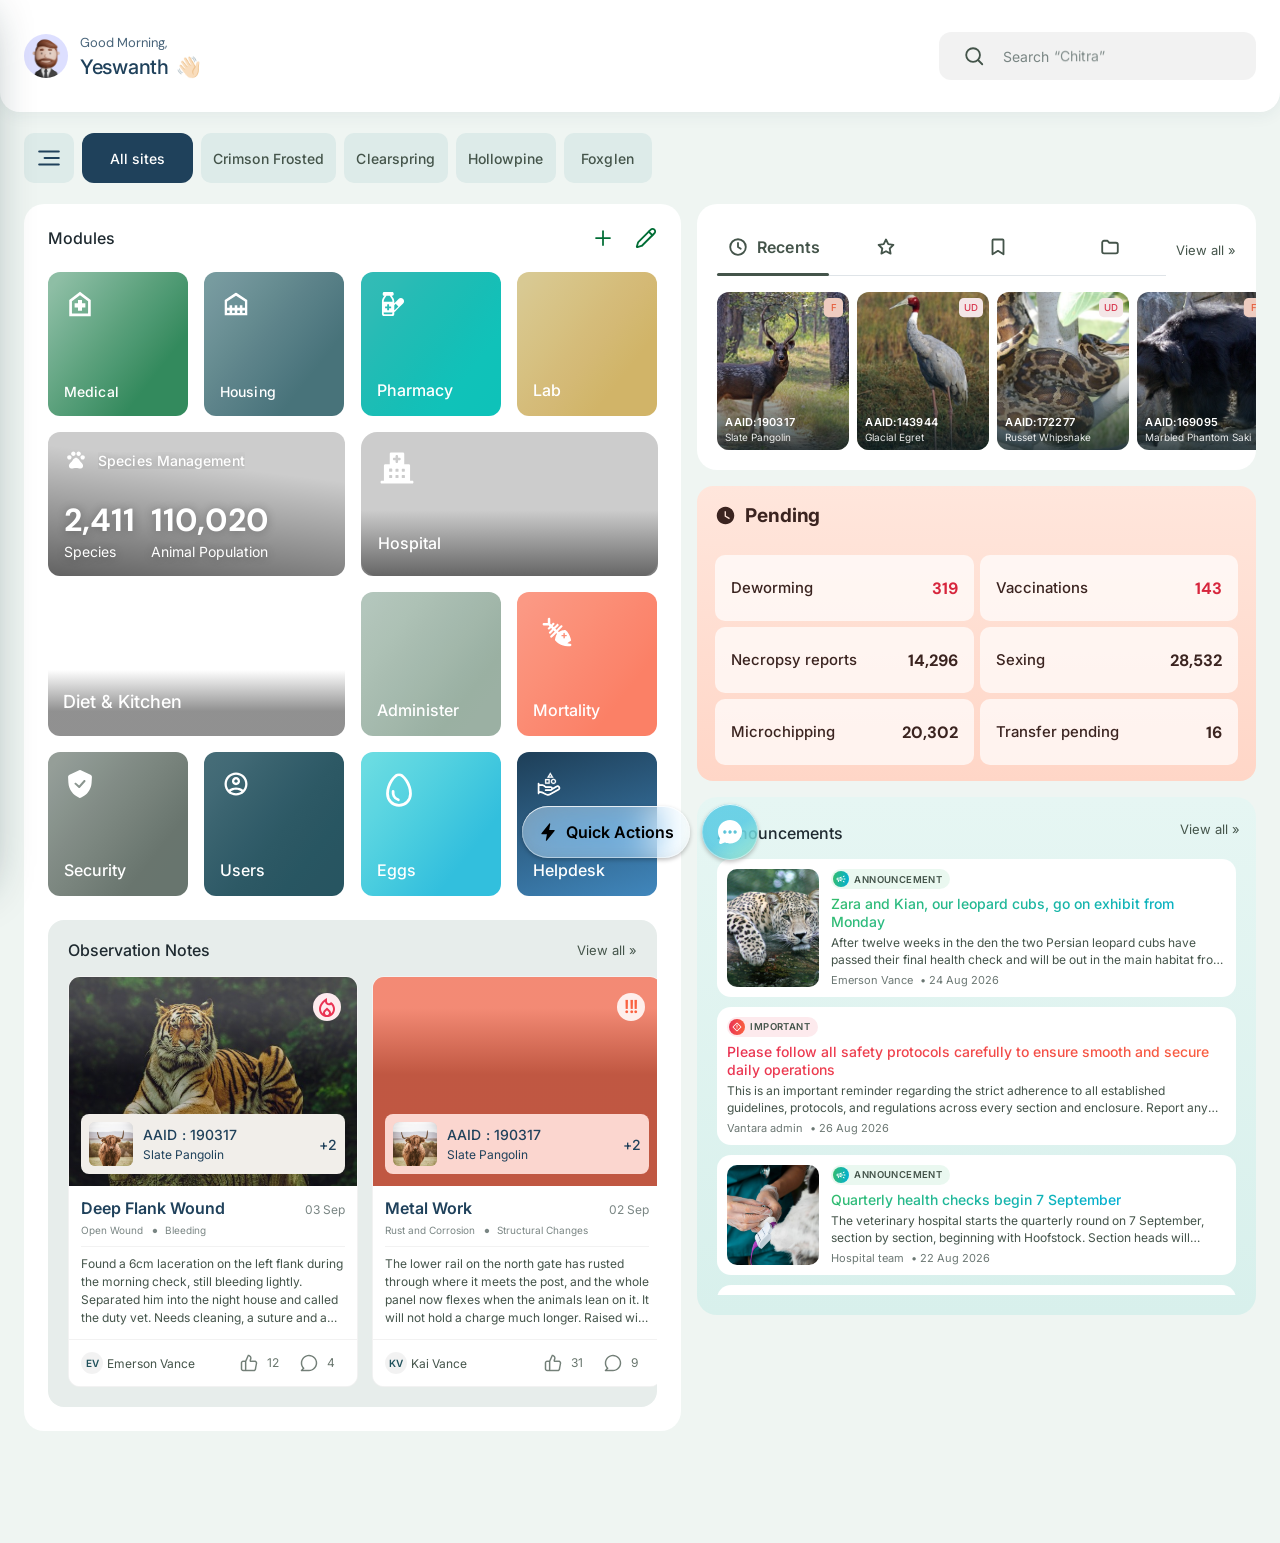
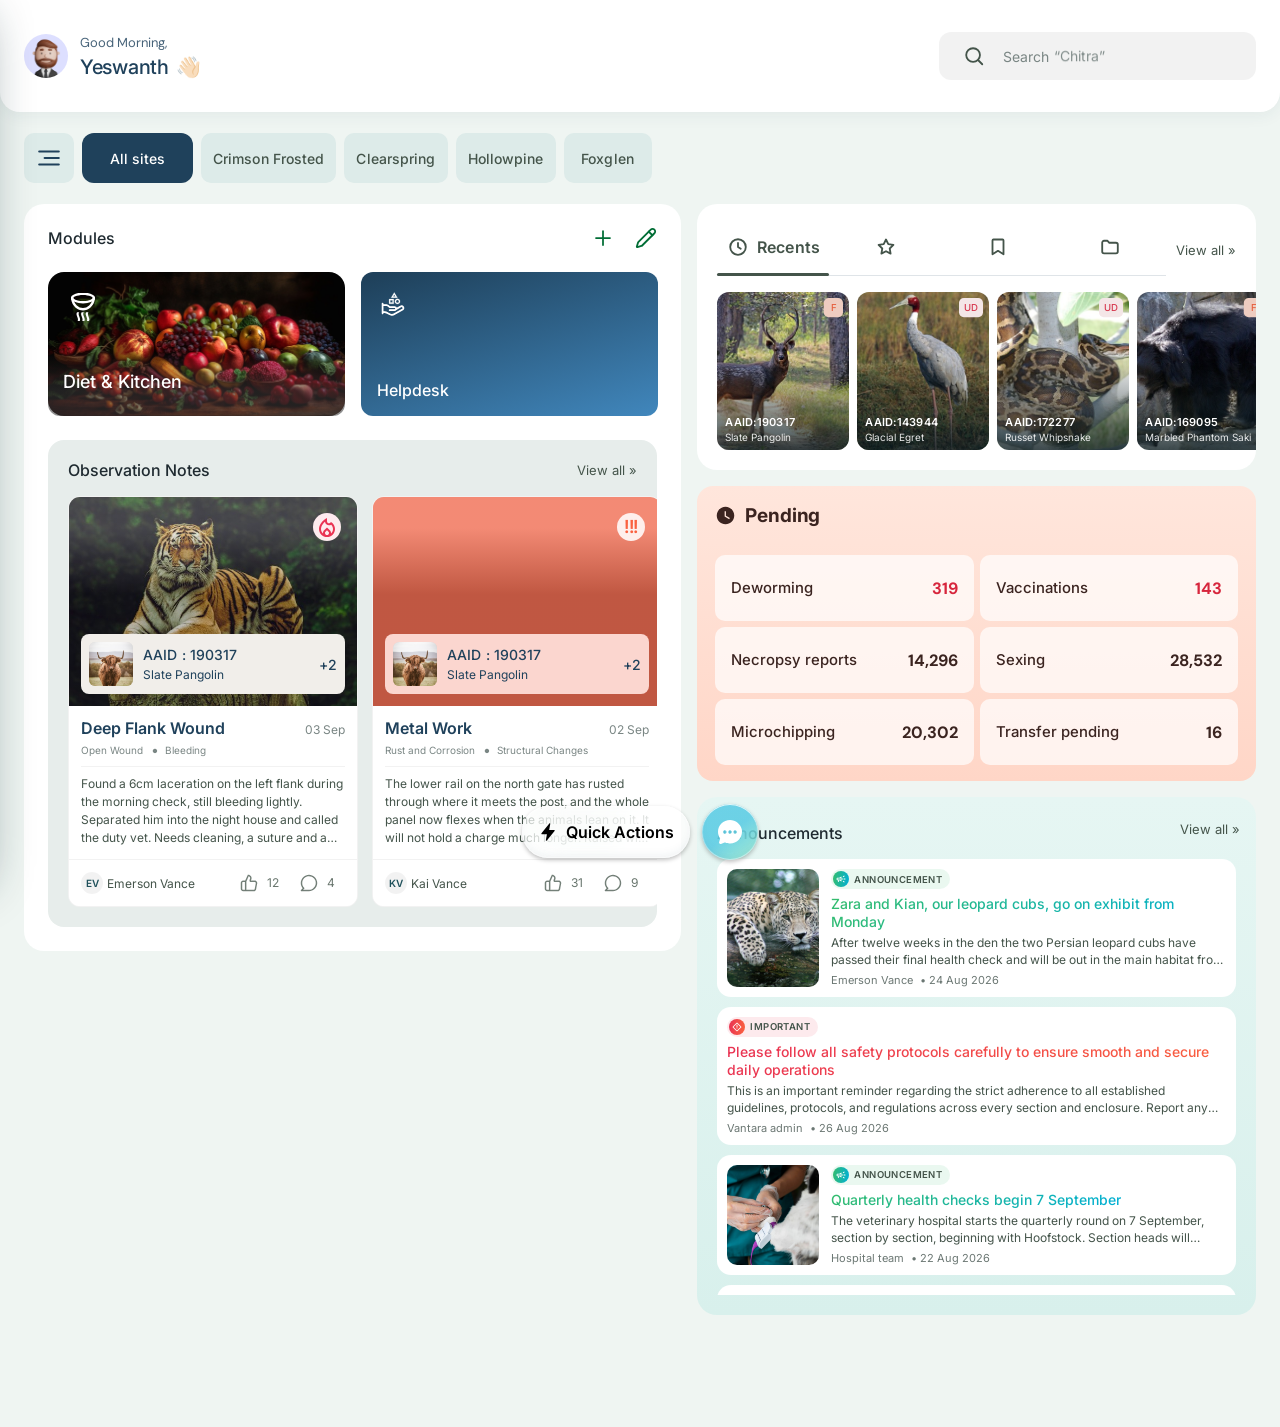
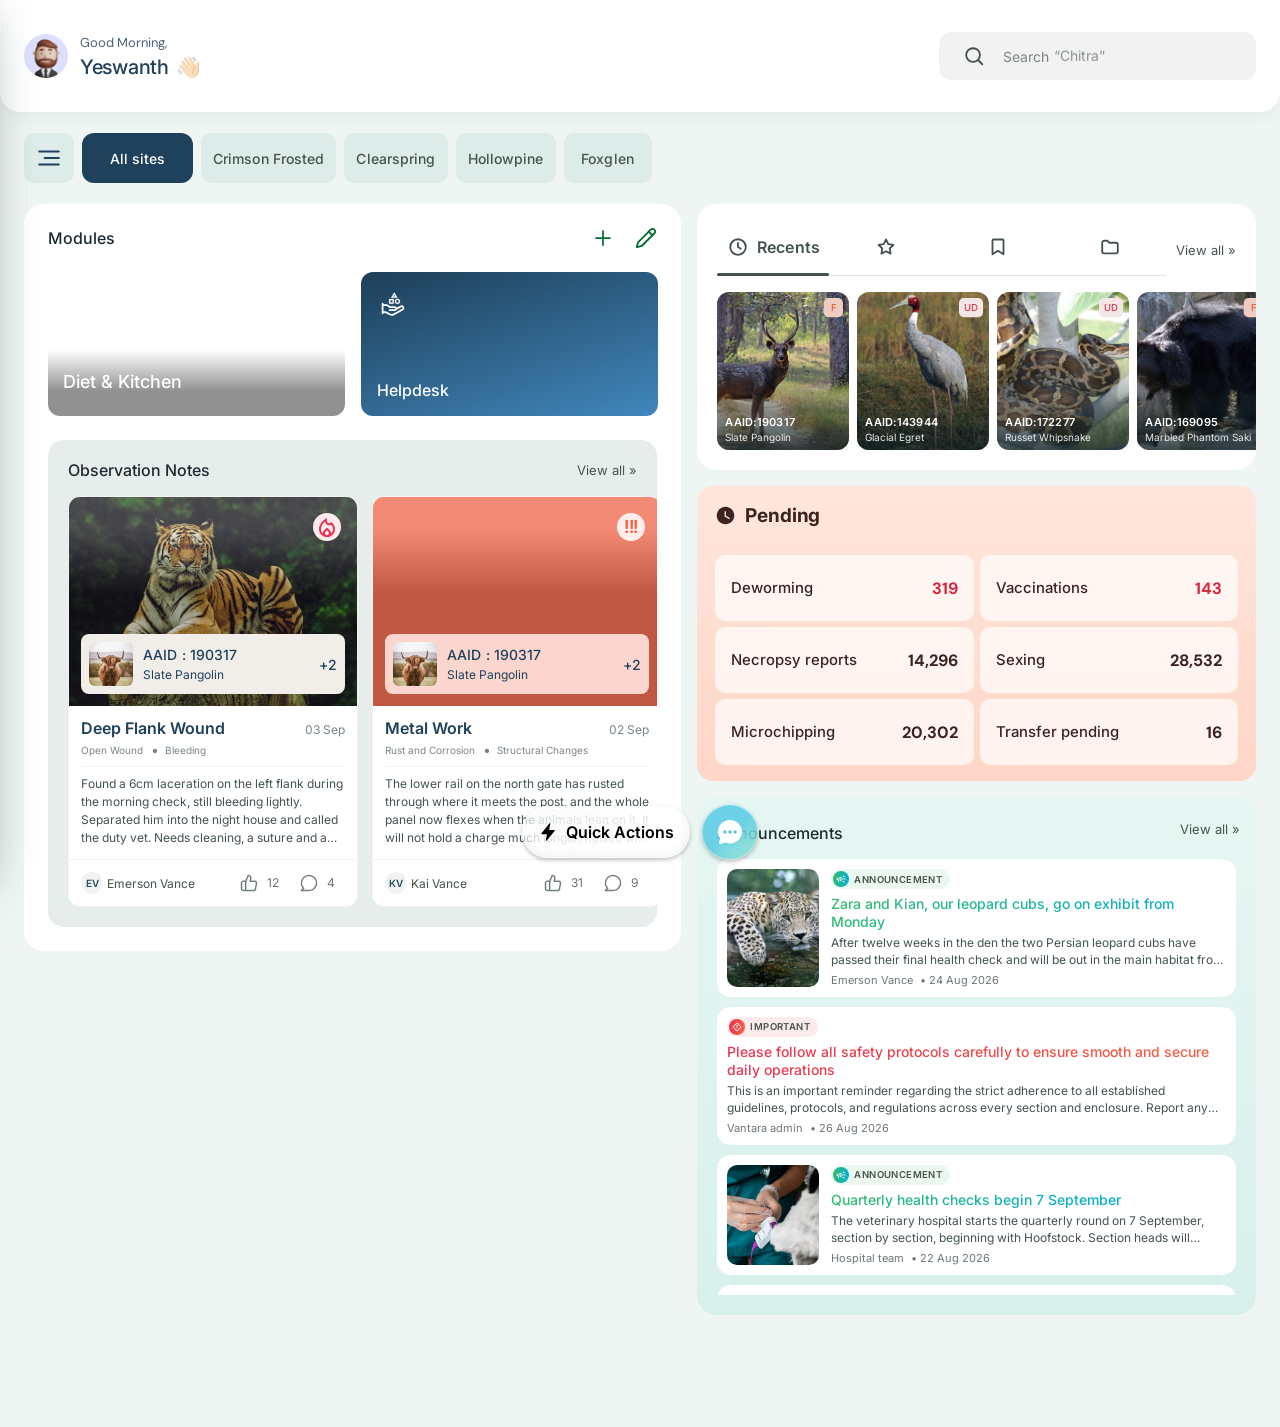
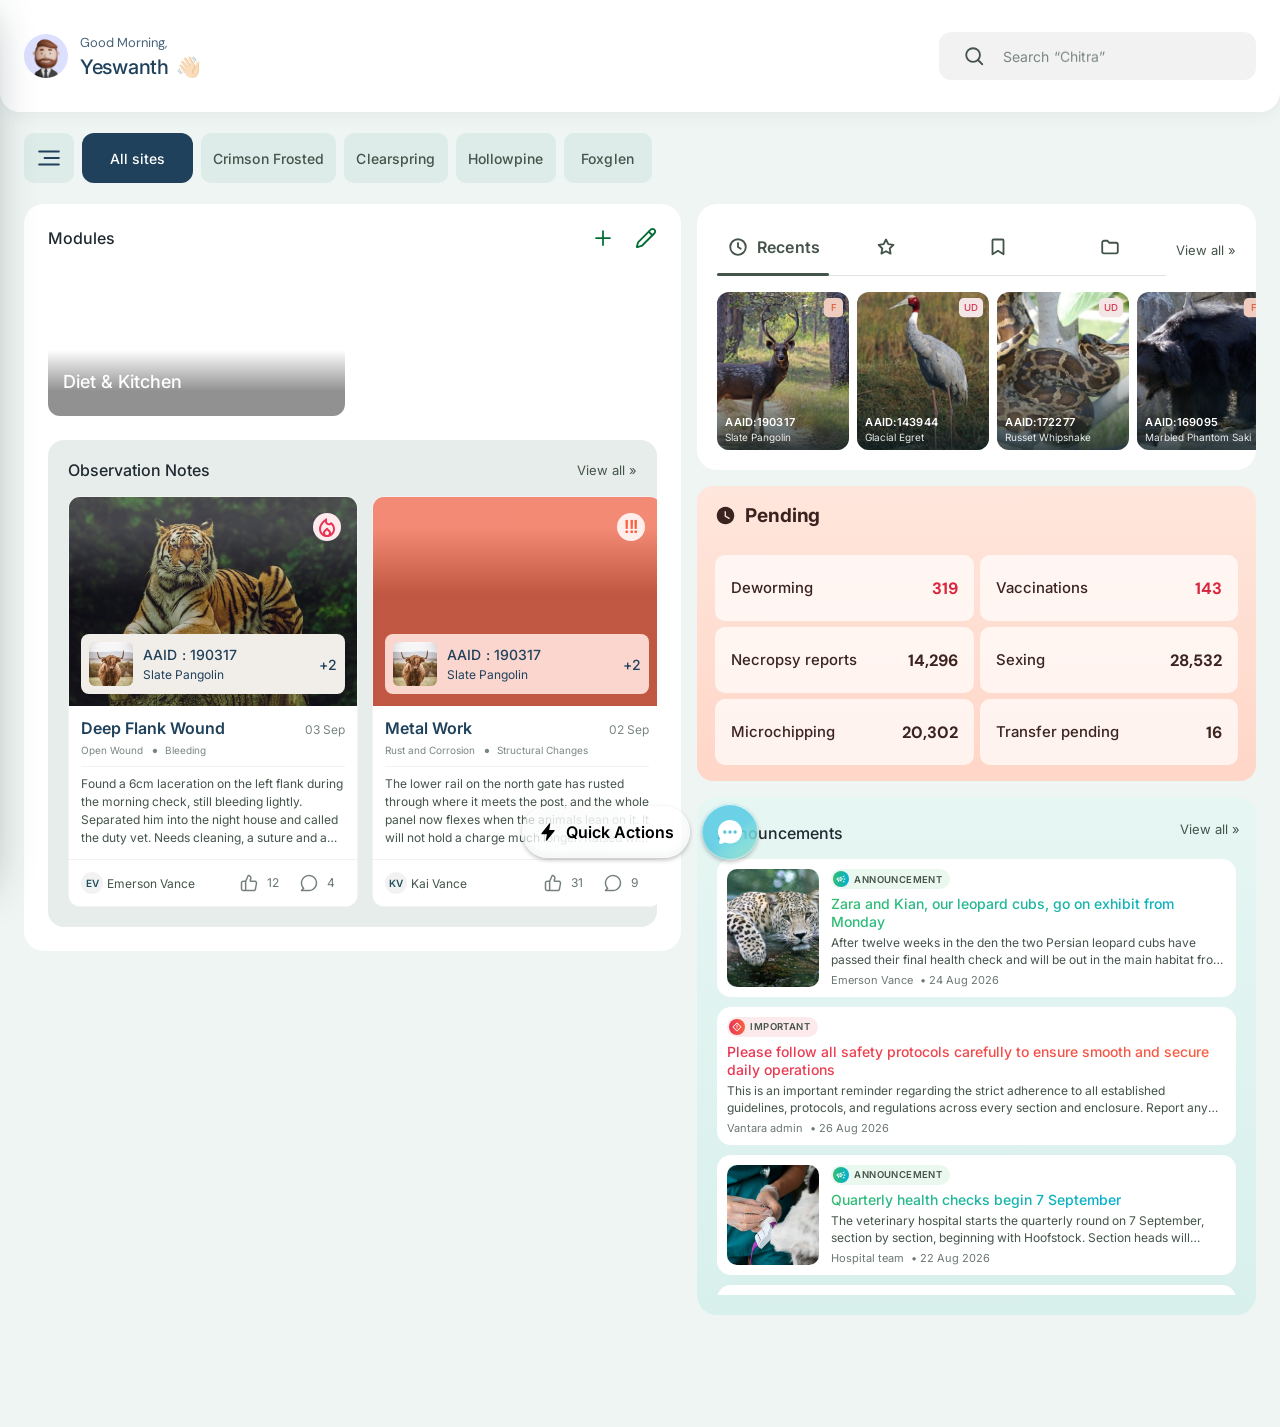
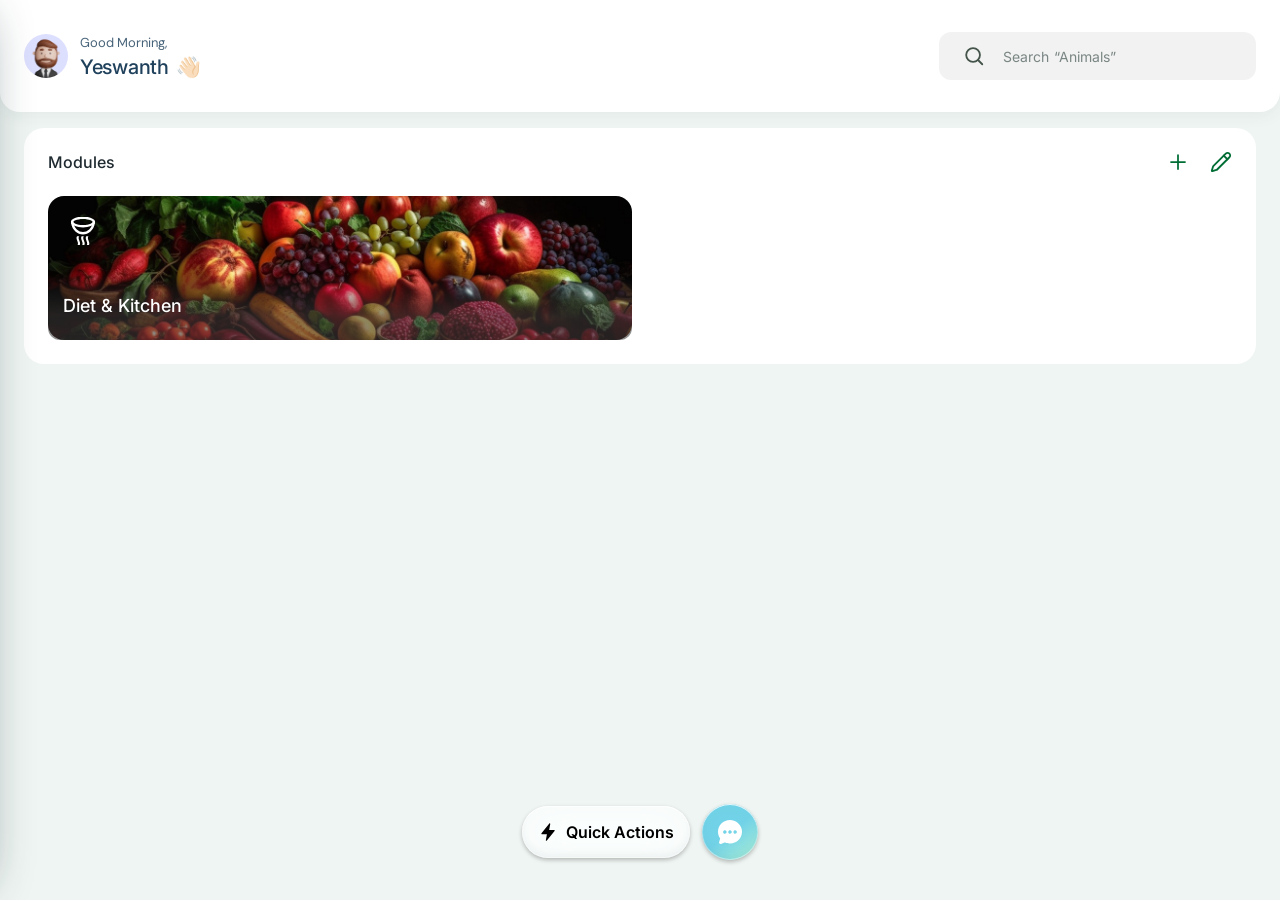
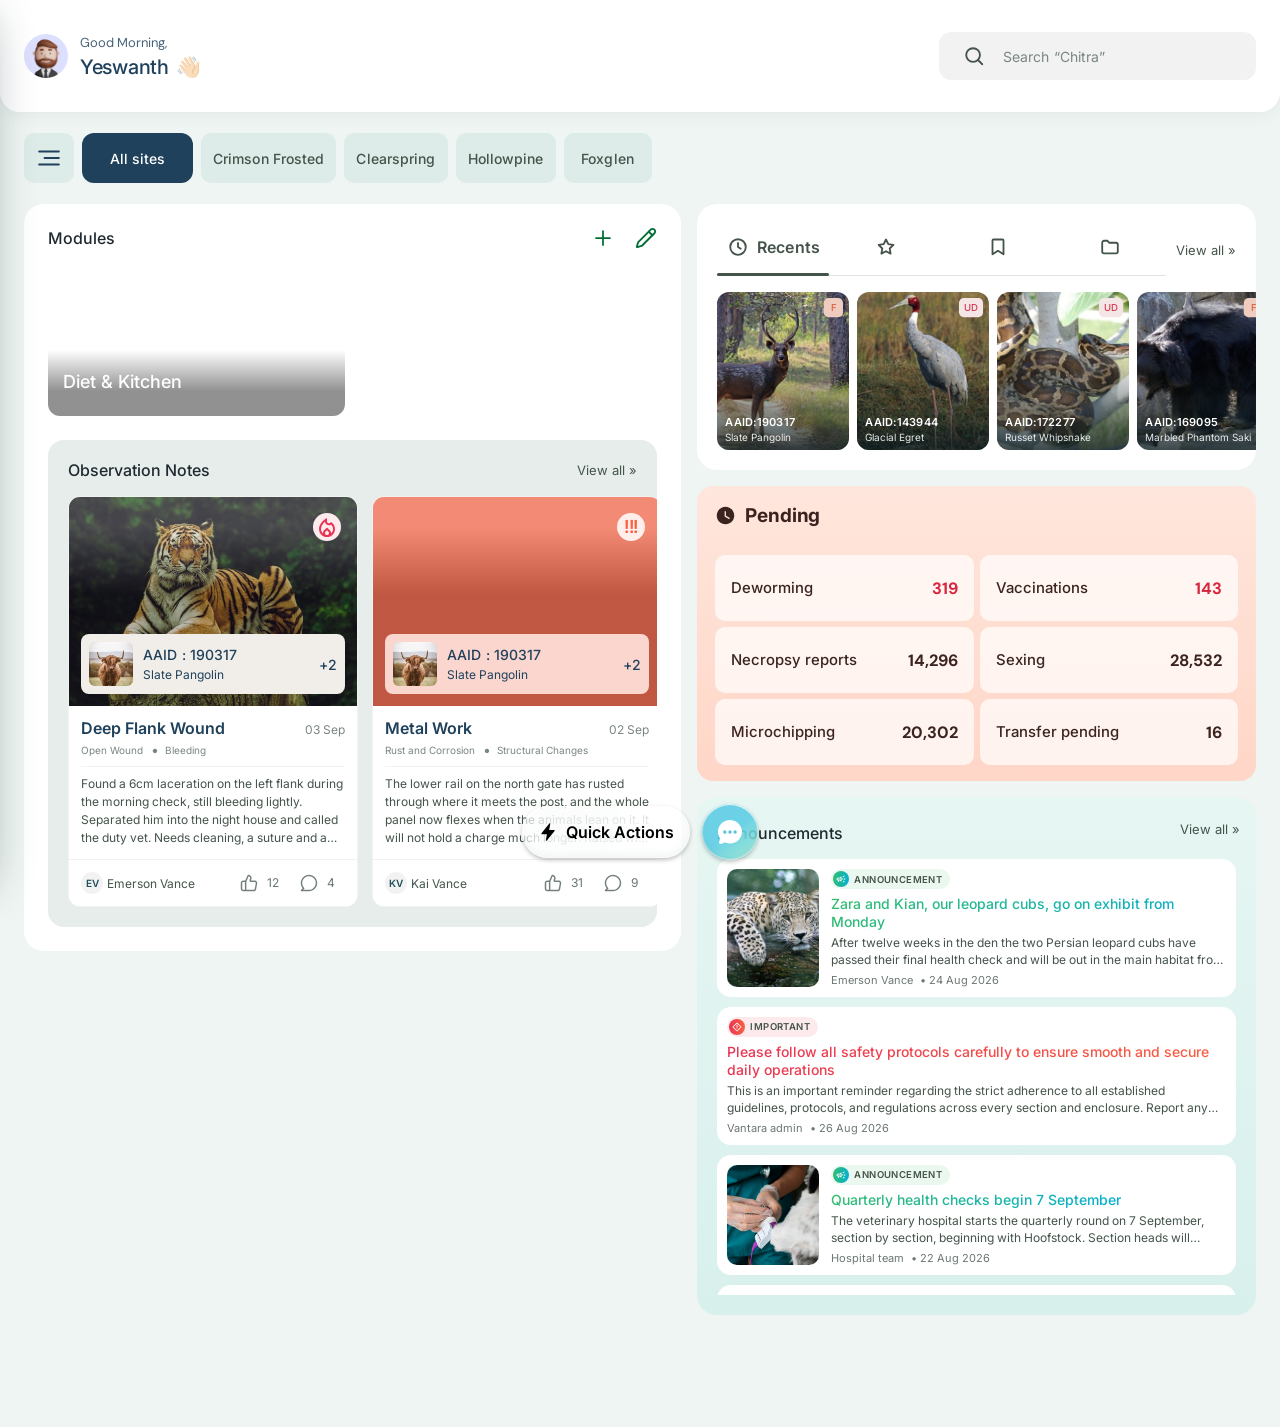
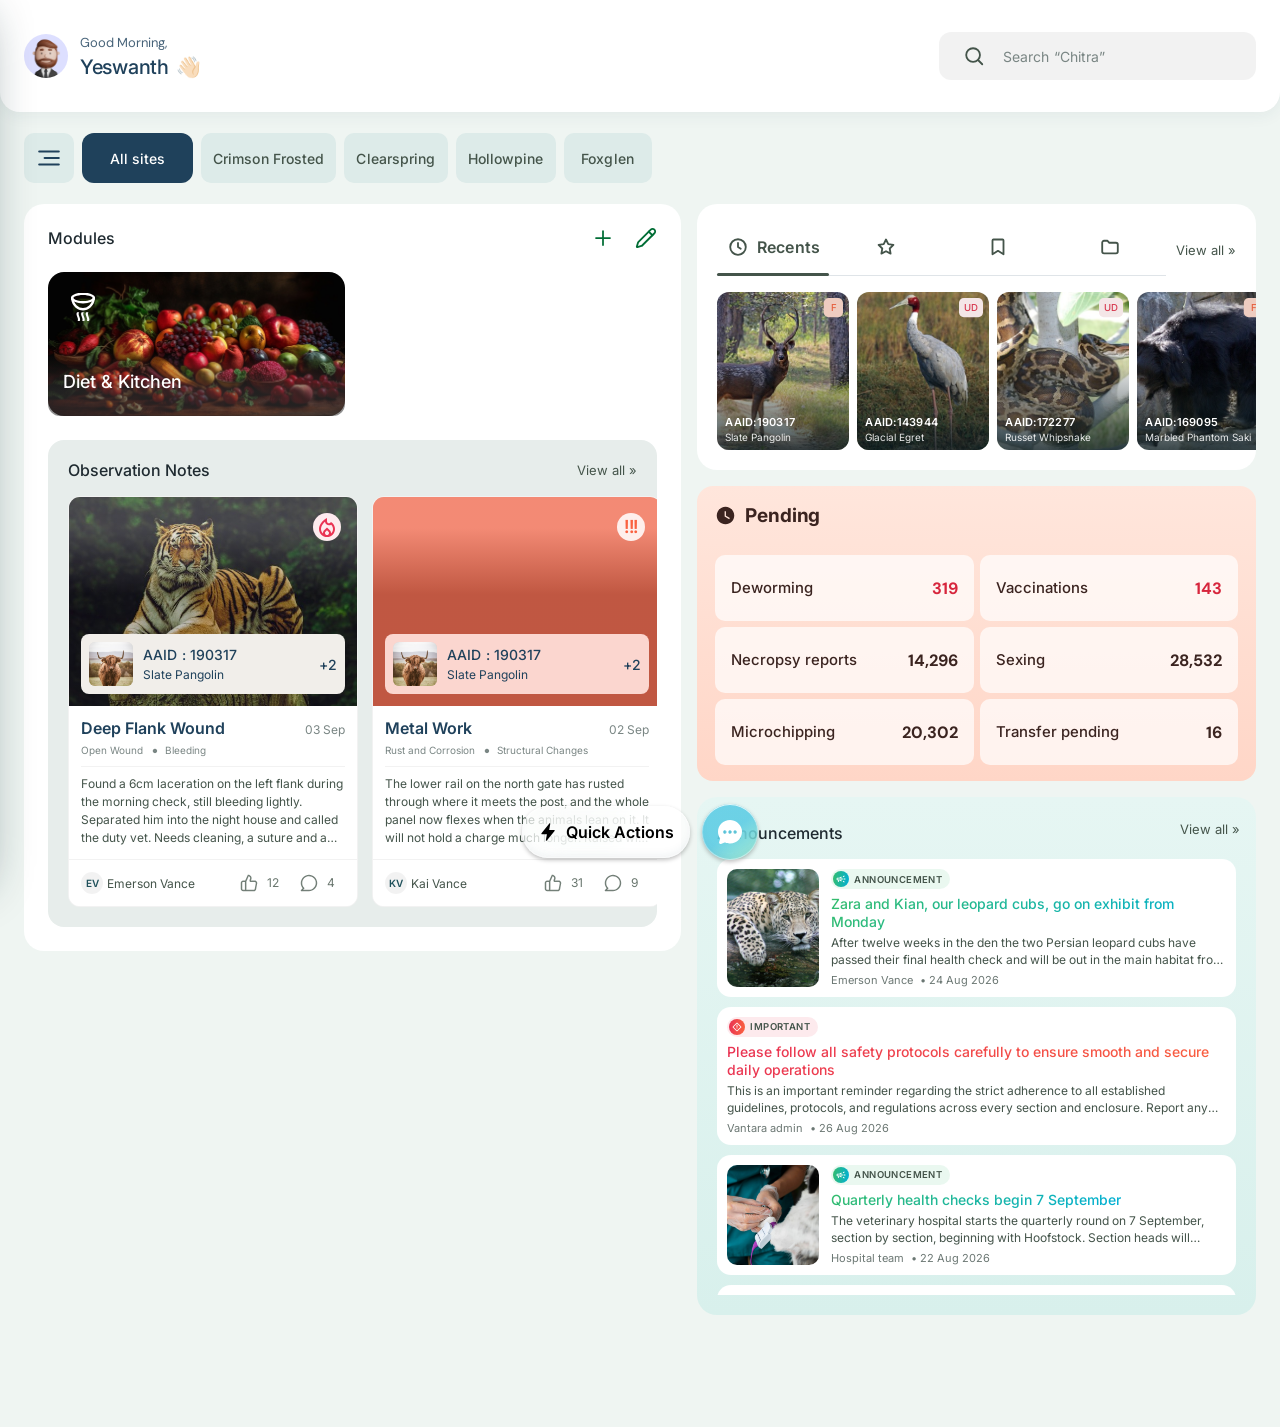
